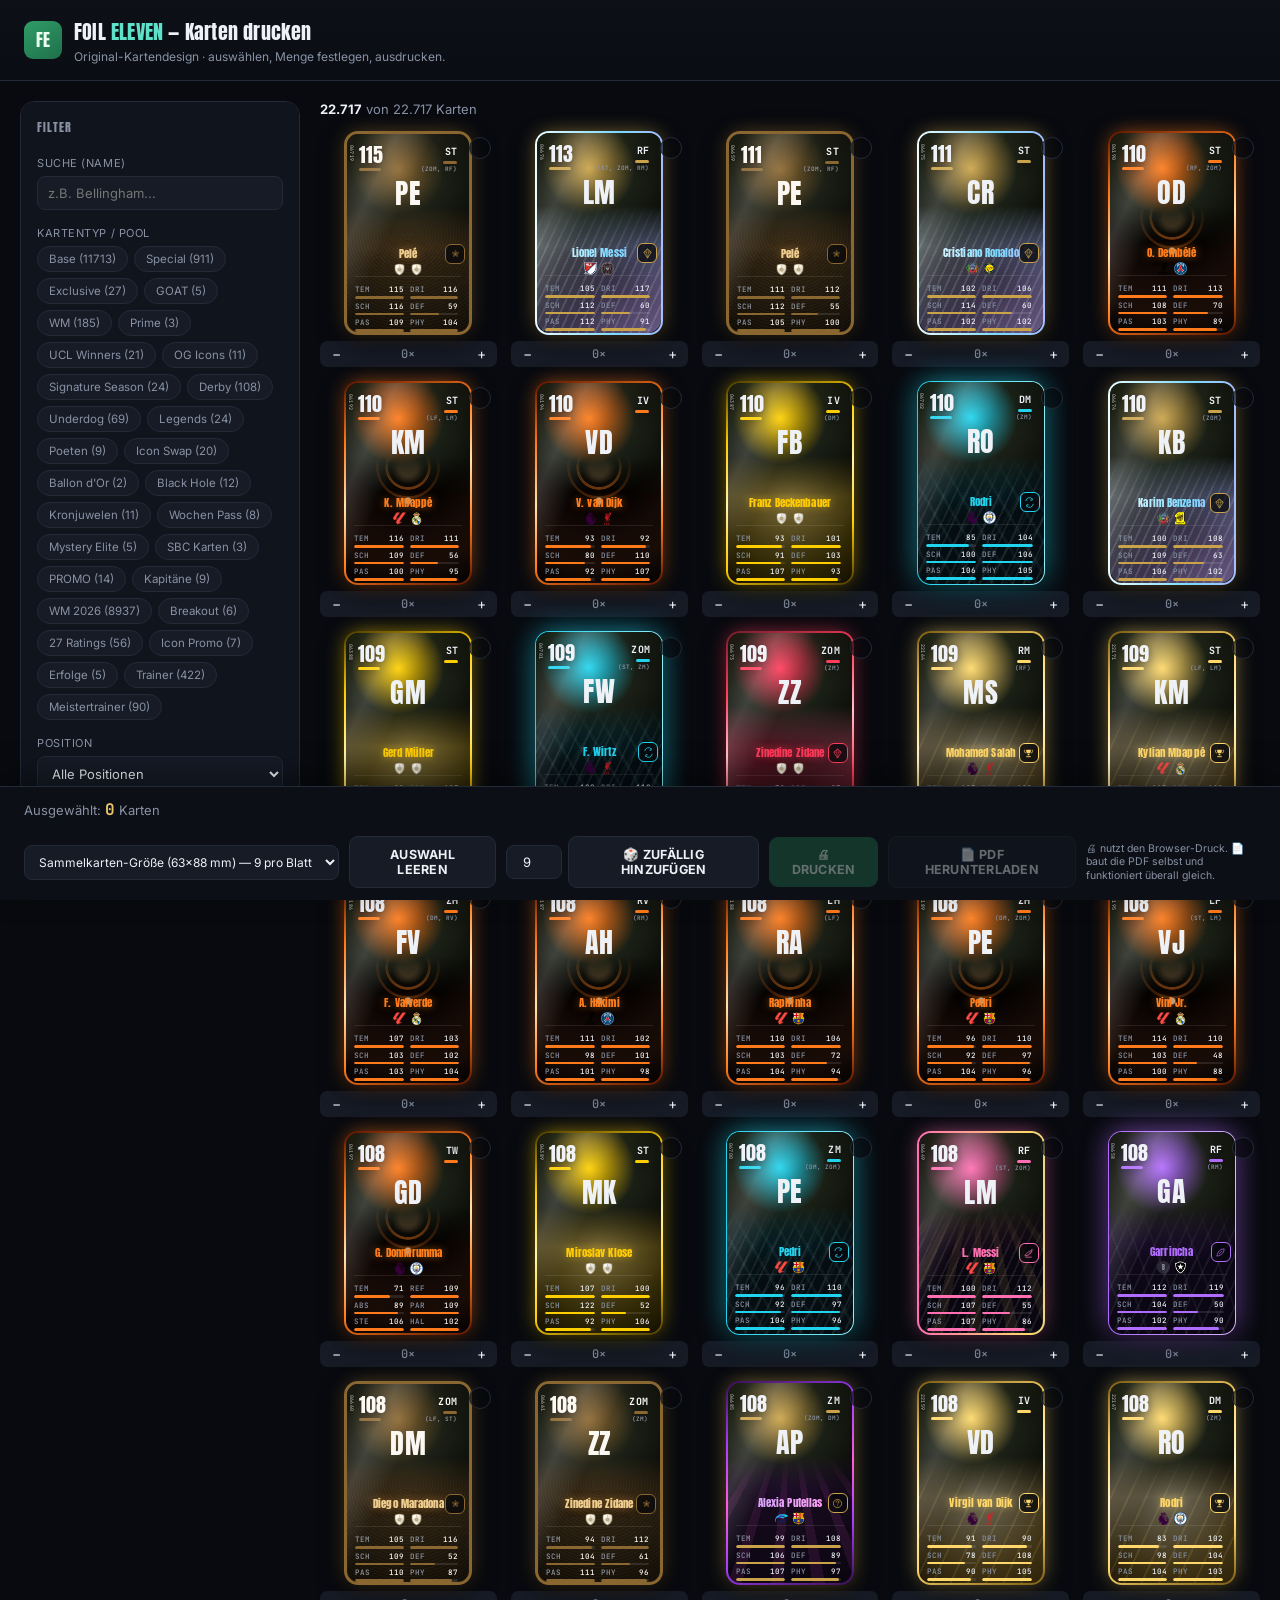
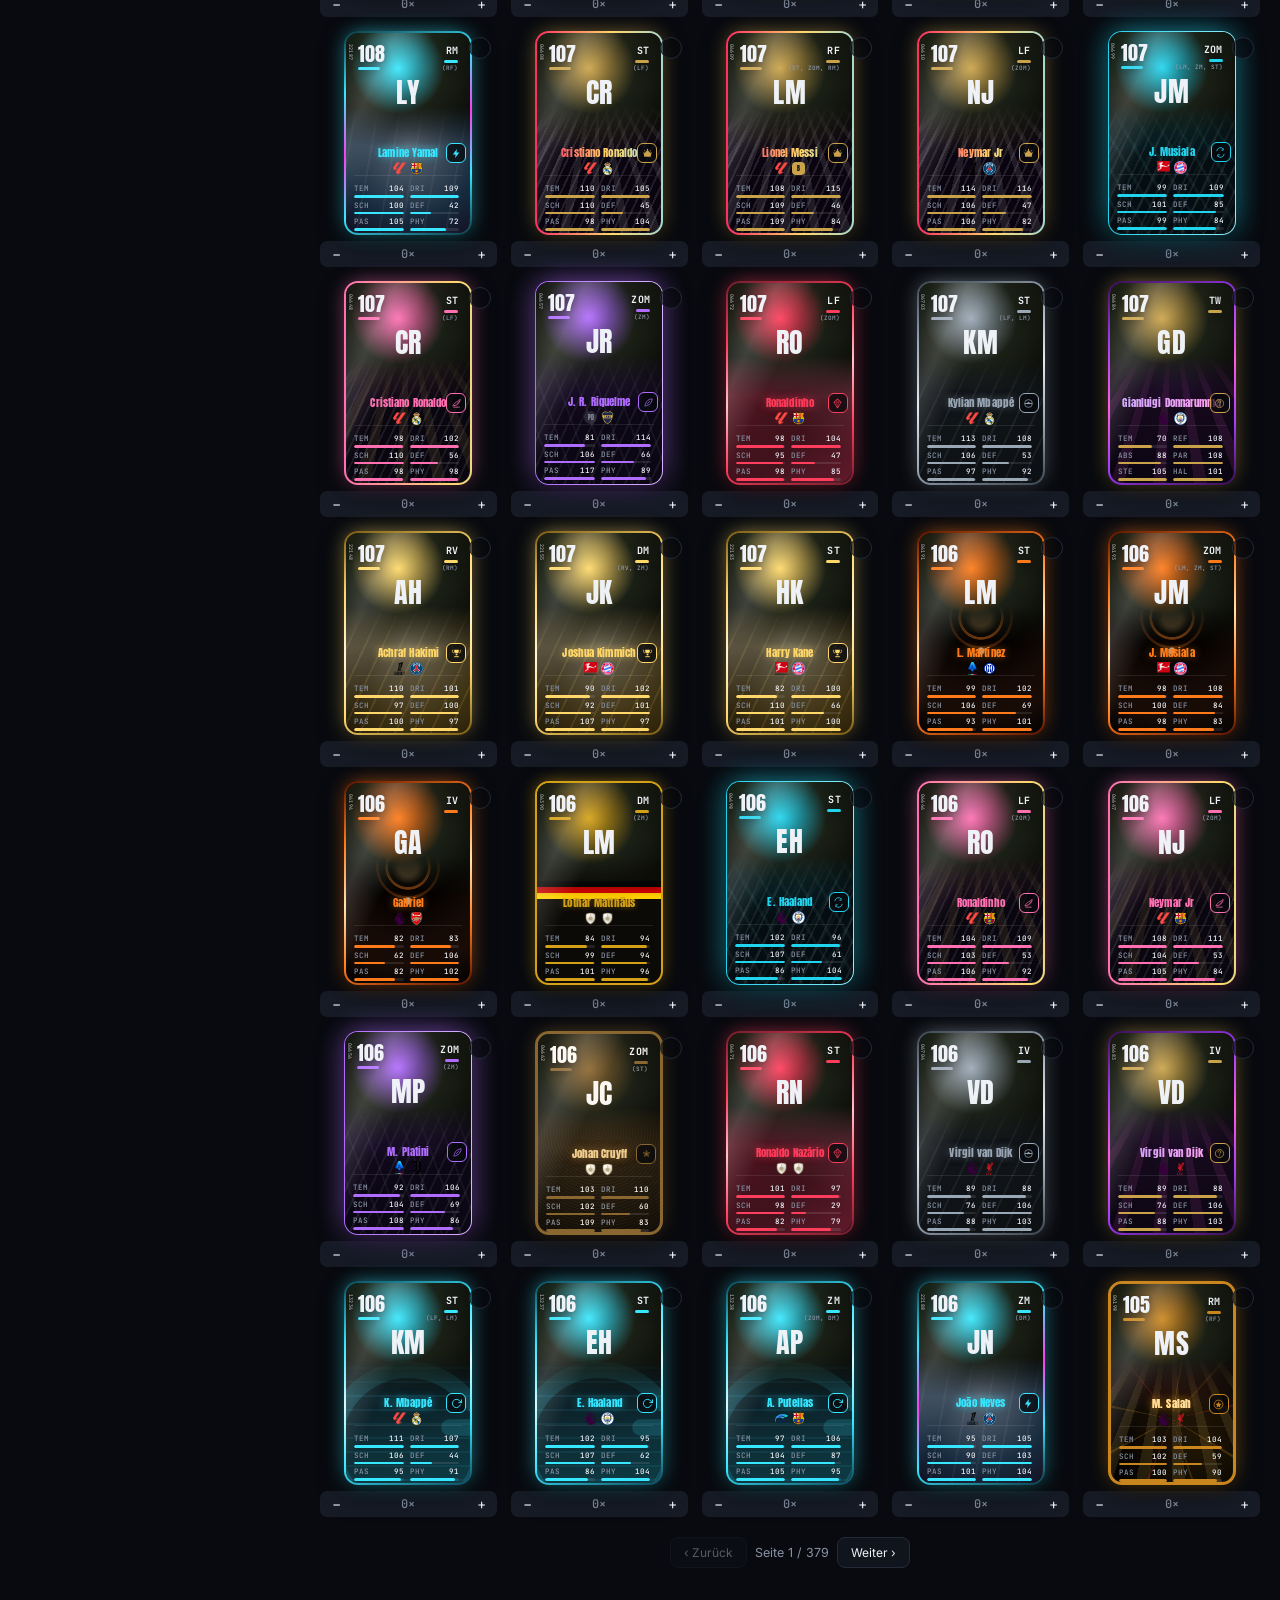
==== index.html @ c8aaaaff "Tune random-pick decay so 9 draws hit a 100+ OV card ~8% of the time Solved RANDOM_PICK_DECAY=0.9968" ====
<!DOCTYPE html>
<html lang="de">
<head>
<meta charset="UTF-8">
<meta name="viewport" content="width=device-width, initial-scale=1.0, maximum-scale=1.0">
<title>FOIL ELEVEN — Karten drucken</title>
<link href="./fonts/fonts.css" rel="stylesheet">
<style>
:root{
  --void:#080a0f; --panel:#10141d; --panel2:#161b26; --line:#232a38;
  --chalk:#eef1f6; --muted:#8892a4; --turf:#1f6f4a; --turf-bright:#2f9d67;
  --gold:#e8c468; --teal:#5fe1c9; --danger:#e2564f;
  --r-gold:#c9a24a; --r-elite:#5fe1c9; --r-icon:#c78bf5;
  --r-ultimate: conic-gradient(from 180deg,#ffd76a,#ff7ab8,#7ad9ff,#ffd76a);
}
*{box-sizing:border-box;}
html,body{margin:0;padding:0;background:var(--void);color:var(--chalk);font-family:'Inter',sans-serif;}
h1,h2,h3{font-family:'Anton',sans-serif;font-weight:400;letter-spacing:.01em;margin:0;}
.mono{font-family:'JetBrains Mono',monospace;}
button{font-family:'Inter',sans-serif;cursor:pointer;border:none;}
input,select{font-family:'Inter',sans-serif;}

#topbar{display:flex;align-items:center;justify-content:space-between;gap:16px;padding:16px 24px;background:linear-gradient(180deg,#0d1017,#0a0d13);border-bottom:1px solid var(--line);position:sticky;top:0;z-index:50;flex-wrap:wrap;}
.brand{display:flex;align-items:center;gap:12px;}
.brand-mark{width:38px;height:38px;border-radius:9px;background:linear-gradient(145deg,var(--turf-bright),var(--turf));display:flex;align-items:center;justify-content:center;font-family:'Anton';font-size:17px;color:#eafff2;flex-shrink:0;}
.brand h1{font-size:20px;}
.brand span{color:var(--teal);}
.brand p{margin:2px 0 0;color:var(--muted);font-size:12px;}

#app{max-width:1400px;margin:0 auto;padding:20px 20px 100px;}
#layout{display:grid;grid-template-columns:280px 1fr;gap:20px;align-items:start;}
@media (max-width:900px) and (min-width:761px){ #layout{grid-template-columns:1fr;} #filters{position:static;} }

/* Mobile-only toolbar (search/filter trigger row) and drawer backdrop - both inert and
   invisible above the 760px breakpoint, where the filters sidebar is just always visible. */
#mobile-toolbar{display:none;}
#filters-backdrop{display:none;}
#filters-drawer-head{display:flex;align-items:center;justify-content:space-between;margin-bottom:10px;}
#filters-close{display:none;}
#filters-apply{display:none;}

#filters{background:var(--panel);border:1px solid var(--line);border-radius:14px;padding:16px;position:sticky;top:88px;max-height:calc(100vh - 110px);overflow-y:auto;}
#filters h3{font-size:12px;text-transform:uppercase;letter-spacing:.08em;color:var(--muted);margin-bottom:10px;}
.f-group{margin-bottom:16px;}
.f-label{font-size:11px;color:var(--muted);text-transform:uppercase;letter-spacing:.05em;margin-bottom:6px;display:block;}
#filters input[type=text],#filters input[type=number],#filters select{width:100%;background:var(--panel2);border:1px solid var(--line);color:var(--chalk);border-radius:8px;padding:8px 10px;font-size:13px;outline:none;}
#filters input:focus,#filters select:focus{border-color:var(--turf-bright);}
.range-row{display:flex;align-items:center;gap:6px;}
.range-row input{text-align:center;}
.chip-list{display:flex;flex-wrap:wrap;gap:6px;}
.chip{background:var(--panel2);border:1px solid var(--line);border-radius:100px;padding:5px 11px;font-size:11.5px;color:var(--muted);cursor:pointer;user-select:none;}
.chip:hover{border-color:var(--turf-bright);color:var(--chalk);}
.chip.active{background:var(--turf);border-color:var(--turf-bright);color:#eafff2;}
#reset-filters{margin-top:6px;background:none;color:var(--muted);font-size:11px;text-decoration:underline;padding:4px 0;}
#reset-filters:hover{color:var(--danger);}

#main-top{display:flex;align-items:center;justify-content:space-between;gap:12px;margin-bottom:14px;flex-wrap:wrap;}
#result-count{font-size:13px;color:var(--muted);}
#result-count b{color:var(--chalk);}

#grid{display:grid;grid-template-columns:repeat(auto-fill,minmax(150px,1fr));gap:14px;}
.gcard-wrap{position:relative;cursor:pointer;}
.gcard-wrap .checkmark{position:absolute;top:6px;right:6px;width:22px;height:22px;border-radius:50%;background:rgba(6,8,12,.65);border:1.5px solid var(--line);display:flex;align-items:center;justify-content:center;font-size:12px;color:transparent;z-index:10;transition:.15s;}
.gcard-wrap.selected .checkmark{background:var(--gold);border-color:var(--gold);color:#241a00;}
.gcard-wrap .addqty{display:flex;align-items:center;justify-content:space-between;margin-top:6px;background:var(--panel2);border-radius:7px;padding:3px 6px;}
.gcard-wrap .addqty button{background:none;color:var(--chalk);font-size:14px;width:20px;height:20px;line-height:1;}
.gcard-wrap .addqty span{font-family:'JetBrains Mono';font-size:12px;color:var(--muted);}
.gcard-wrap.selected{outline:2px solid var(--gold);outline-offset:3px;border-radius:16px;}

#pagination{display:flex;align-items:center;justify-content:center;gap:8px;margin-top:20px;}
#pagination button{background:var(--panel);border:1px solid var(--line);color:var(--chalk);padding:7px 13px;border-radius:8px;font-size:12px;}
#pagination button:disabled{opacity:.35;}
#pagination span{font-size:12.5px;color:var(--muted);}

#tray{position:fixed;bottom:0;left:0;right:0;background:#0c0f16;border-top:1px solid var(--line);padding:12px 24px;display:flex;align-items:center;justify-content:space-between;gap:16px;z-index:60;flex-wrap:wrap;box-shadow:0 -10px 30px rgba(0,0,0,.4);}
#tray-info{display:flex;align-items:center;gap:14px;font-size:13px;color:var(--muted);}
#tray-info b{color:var(--gold);font-family:'JetBrains Mono';font-size:16px;}
#tray-thumbs{display:flex;gap:6px;overflow-x:auto;max-width:420px;}
#tray-thumbs img{width:30px;height:30px;border-radius:6px;object-fit:cover;border:1px solid var(--line);flex-shrink:0;}
#tray-actions{display:flex;gap:10px;align-items:center;}
.btn{background:var(--turf);color:#eafff2;padding:10px 16px;border-radius:9px;font-weight:700;font-size:12.5px;letter-spacing:.02em;text-transform:uppercase;}
.btn:hover{background:var(--turf-bright);}
.btn.secondary{background:var(--panel2);border:1px solid var(--line);color:var(--chalk);}
.btn.secondary:hover{border-color:var(--danger);color:var(--danger);}
.btn:disabled{opacity:.4;cursor:default;}
.size-select{background:var(--panel2);border:1px solid var(--line);color:var(--chalk);border-radius:8px;padding:8px 10px;font-size:12px;}

#empty-state{text-align:center;padding:60px 20px;color:var(--muted);}
#empty-state h3{color:var(--chalk);margin-bottom:8px;}

/* ===================== ORIGINAL CARD DESIGN (verbatim from FOIL ELEVEN) ===================== */
.pcard{
  --acc: var(--r-gold);
  width:172px;height:272px;border-radius:14px;position:relative;padding:0;display:flex;flex-direction:column;flex-shrink:0;
  background:
    repeating-linear-gradient(115deg, rgba(255,255,255,.035) 0 2px, transparent 2px 9px),
    linear-gradient(160deg,#20261a 0%,#12150d 62%,#0c0e09 100%);
  border:1px solid var(--acc);
  box-shadow:0 10px 24px rgba(0,0,0,.5), 0 0 0 1px rgba(255,255,255,.02) inset, 0 0 22px -6px var(--acc);
  overflow:hidden;isolation:isolate;
  color:var(--chalk); /* base cards' .name relies on this inheriting from html/body,
    which isn't present when the card is exported/printed in isolation */
}
.pcard::before{
  content:"";position:absolute;inset:0;z-index:4;pointer-events:none;
  background:linear-gradient(115deg, transparent 40%, rgba(255,255,255,.16) 48%, transparent 56%);
  background-size:220% 220%;background-position:120% 0%;
  transition:background-position .7s ease;
}
.pcard:hover::before{background-position:-20% 100%;}
.pcard.r-elite{--acc:var(--r-elite);background:
    repeating-linear-gradient(115deg, rgba(255,255,255,.035) 0 2px, transparent 2px 9px),
    linear-gradient(160deg,#0d2b28 0%,#0d1a1e 62%,#0a1114 100%);}
.pcard.r-icon{--acc:var(--r-icon);background:
    repeating-linear-gradient(115deg, rgba(255,255,255,.045) 0 2px, transparent 2px 9px),
    linear-gradient(160deg,#26173a 0%,#180f26 62%,#100a1a 100%);
  animation:iconGlow 2.6s ease-in-out infinite;}
.pcard.r-icon::before{animation:autoShine 2.8s ease-in-out infinite;}
@keyframes iconGlow{
  0%,100%{box-shadow:0 10px 24px rgba(0,0,0,.5), 0 0 0 1px rgba(255,255,255,.02) inset, 0 0 20px -6px var(--r-icon);}
  50%{box-shadow:0 10px 24px rgba(0,0,0,.5), 0 0 0 1px rgba(255,255,255,.02) inset, 0 0 34px -4px var(--r-icon);}
}
@keyframes autoShine{
  0%{background-position:130% 0%;}
  50%{background-position:-30% 100%;}
  100%{background-position:130% 0%;}
}
.pcard.r-ultimate{border:1.5px solid transparent;
  background:
    repeating-linear-gradient(115deg, rgba(255,255,255,.05) 0 2px, transparent 2px 9px) padding-box,
    linear-gradient(160deg,#241733,#120a1c 60%) padding-box,
    var(--r-ultimate) border-box;
  animation:ultimateGlow 3.2s linear infinite, ultimateBreathe 2.6s ease-in-out infinite;}
.pcard.r-ultimate::before{animation:autoShine 1.9s ease-in-out infinite;}
@keyframes ultimateGlow{
  0%{box-shadow:0 10px 26px rgba(0,0,0,.55), 0 0 28px -4px #ff8bd0;}
  33%{box-shadow:0 10px 26px rgba(0,0,0,.55), 0 0 32px -4px #8bd0ff;}
  66%{box-shadow:0 10px 26px rgba(0,0,0,.55), 0 0 32px -4px #ffe98b;}
  100%{box-shadow:0 10px 26px rgba(0,0,0,.55), 0 0 28px -4px #ff8bd0;}
}
@keyframes ultimateBreathe{0%,100%{transform:scale(1);}50%{transform:scale(1.018);}}
.pcard.theme-fs{--acc:#3ddc84;} .pcard.theme-otw{--acc:#4da8ff;} .pcard.theme-pm{--acc:#b98bff;}
.pcard.theme-gb{--acc:#ffb84d;} .pcard.theme-wall{--acc:#8fb4d1;} .pcard.theme-tots{--acc:#f5d76e;}
.pcard.theme-flash{--acc:#ff7a59;} .pcard.theme-sd{--acc:#ff5fa8;} .pcard.theme-icon{--acc:#c78bf5;}
.pcard.theme-cent{--acc:#ffd76a;}
.pcard.theme-phenom{--acc:#6ee7d8;} .pcard.theme-setpiece{--acc:#ffcf5c;} .pcard.theme-derby{--acc:#ff8f6b;}
.pcard.theme-iron{--acc:#7d94ad;} .pcard.theme-wonder{--acc:#8ee6a3;} .pcard.theme-hof{--acc:#e8b74a;}
.pcard.theme-gal{--acc:#ff9ff0;} .pcard.theme-gg{--acc:#5cc9ff;} .pcard.theme-wm26v{--acc:#4dbf6f;}
.pcard.theme-wc{--acc:#ffd700;box-shadow:0 10px 26px rgba(0,0,0,.55), 0 0 30px -4px #ffd700;}
.pcard.theme-blk{--acc:#c9a8ff;background:
    repeating-linear-gradient(115deg, rgba(255,255,255,.04) 0 2px, transparent 2px 9px),
    linear-gradient(160deg,#120a1c 0%,#07050c 70%) !important;box-shadow:0 10px 26px rgba(0,0,0,.6), 0 0 30px -4px #c9a8ff;}
.pcard.theme-bh{--acc:#ff7a1a;border:2px solid transparent;
  background:
    radial-gradient(circle at 50% 38%, #0c0603 0%, #050302 32%, #150a06 55%, #1a0d07 76%, #030203 100%) padding-box,
    linear-gradient(160deg,#5c1400,#ff7a1a,#ffe3b0,#ff7a1a,#5c1400) border-box !important;
  animation: bhGlow 3.2s ease-in-out infinite, ultimateBreathe 2.6s ease-in-out infinite;}
.pcard.theme-bh .name{color:#ffddb0;text-shadow:0 0 8px rgba(255,150,50,.55);}
@keyframes bhGlow{
  0%,100%{box-shadow:0 10px 26px rgba(0,0,0,.65), 0 0 20px -3px #ff7a1a;}
  50%{box-shadow:0 10px 26px rgba(0,0,0,.65), 0 0 40px 1px #ffb347;}
}
/* Kronjuwelen: Saphir (entry), Rubin (mid), Diamant (ceiling, most spectacular) */
.pcard.theme-saph{--acc:#3d8bff;border:2px solid transparent;
  background:
    linear-gradient(155deg,#0c1830 0%,#08101f 45%,#0a1426 100%) padding-box,
    linear-gradient(160deg,#12305c,#3d8bff,#bfe0ff,#3d8bff,#12305c) border-box !important;
  animation: saphGlow 3s ease-in-out infinite, ultimateBreathe 2.6s ease-in-out infinite;}
.pcard.theme-saph::before{animation:autoShine 1.7s ease-in-out infinite;}
.pcard.theme-saph .name{color:#cfe6ff;text-shadow:0 0 8px rgba(61,139,255,.5);}
@keyframes saphGlow{
  0%,100%{box-shadow:0 10px 26px rgba(0,0,0,.65), 0 0 20px -3px #3d8bff;}
  50%{box-shadow:0 10px 26px rgba(0,0,0,.65), 0 0 40px 1px #bfe0ff;}
}
.pcard.theme-rub{--acc:#ff3d5c;border:2px solid transparent;
  background:
    linear-gradient(155deg,#2a0a10 0%,#1a070b 45%,#210810 100%) padding-box,
    linear-gradient(160deg,#701e2c,#ff3d5c,#ffc2cc,#ff3d5c,#701e2c) border-box !important;
  animation: rubGlow 2.8s ease-in-out infinite, ultimateBreathe 2.4s ease-in-out infinite;}
.pcard.theme-rub::before{animation:autoShine 1.6s ease-in-out infinite;}
.pcard.theme-rub .name{color:#ffd6dd;text-shadow:0 0 8px rgba(255,61,92,.55);}
@keyframes rubGlow{
  0%,100%{box-shadow:0 10px 26px rgba(0,0,0,.65), 0 0 20px -3px #ff3d5c;}
  50%{box-shadow:0 10px 26px rgba(0,0,0,.65), 0 0 44px 1px #ffc2cc;}
}
/* Diamant: the ceiling of this pack - the most spectacular treatment, prismatic rainbow foil */
.pcard.theme-dia{border:2.5px solid transparent;
  background:
    repeating-linear-gradient(115deg, rgba(255,255,255,.12) 0 2px, transparent 2px 8px) padding-box,
    linear-gradient(160deg,#0e1620,#050709 55%) padding-box,
    linear-gradient(90deg,#eafcff,#7ad9ff,#c9a8ff,#fff,#7ad9ff,#eafcff) border-box;
  background-size:100% 100%,100% 100%,320% 320%;
  animation:diaBorderShift 3.4s linear infinite, diaBreathe 1.6s ease-in-out infinite, diaGlow 2.2s ease-in-out infinite;}
.pcard.theme-dia::before{animation:autoShine 1s ease-in-out infinite;}
.pcard.theme-dia .name.name-variant{
  background:linear-gradient(90deg,#eafcff,#7ad9ff,#c9a8ff,#fff,#7ad9ff,#eafcff);
  background-size:320% 100%; -webkit-background-clip:text; background-clip:text; color:transparent;
  animation:diaBorderShift 3.4s linear infinite; text-shadow:none;
}
@keyframes diaBorderShift{0%{background-position:0% 0%,0% 0%,0% 50%;}100%{background-position:0% 0%,0% 0%,320% 50%;}}
@keyframes diaBreathe{0%,100%{transform:scale(1);}50%{transform:scale(1.035);}}
@keyframes diaGlow{
  0%,100%{box-shadow:0 18px 40px rgba(0,0,0,.7), 0 0 30px -2px #7ad9ff;}
  50%{box-shadow:0 18px 40px rgba(0,0,0,.7), 0 0 54px 2px #eafcff;}
}
/* Wochen-MVP: the Wochen Pass exclusive - never sold, never packed, only earned by grinding to
   level 15. Trophy gold-on-black with a rotating laurel shimmer, distinct from every purchasable
   theme in the game. */
.pcard.theme-wpmvp{border:2.5px solid transparent;
  background:
    radial-gradient(circle at 50% 28%, #241c0a 0%, #140f06 40%, #060502 78%, #030201 100%) padding-box,
    linear-gradient(160deg,#4a3a10,#ffd76a,#fff3c4,#ffb347,#ffd76a,#4a3a10) border-box !important;
  background-size:100% 100%, 260% 260%;
  animation: mvpGlow 2.6s ease-in-out infinite, mvpBorderShift 5s linear infinite, ultimateBreathe 2.4s ease-in-out infinite;}
.pcard.theme-wpmvp::before{animation:autoShine 1.3s ease-in-out infinite;}
.pcard.theme-wpmvp .name.name-variant{
  background:linear-gradient(90deg,#ffd76a,#fff3c4,#ffb347,#ffd76a);
  background-size:260% 100%; -webkit-background-clip:text; background-clip:text; color:transparent;
  animation:mvpBorderShift 5s linear infinite; text-shadow:none;
}
@keyframes mvpBorderShift{0%{background-position:0% 0%,0% 50%;}100%{background-position:0% 0%,260% 50%;}}
@keyframes mvpGlow{
  0%,100%{box-shadow:0 14px 32px rgba(0,0,0,.7), 0 0 24px -2px #ffd76a;}
  50%{box-shadow:0 14px 32px rgba(0,0,0,.7), 0 0 50px 3px #fff3c4;}
}
/* Mystery Elite Pack's rare tier: the pack's whole appeal is unpredictability, so this uses an
   unstable, shifting violet/magenta foil - visually distinct from every other 100+ theme in the game. */
.pcard.theme-mysteryrare{border:2.5px solid transparent;
  background:
    radial-gradient(circle at 50% 30%, #241030 0%, #150a1c 45%, #0a0510 100%) padding-box,
    linear-gradient(160deg,#3a1050,#a33dff,#ff5ce0,#a33dff,#3a1050) border-box !important;
  background-size:100% 100%, 260% 260%;
  animation: mysteryGlow 2.4s ease-in-out infinite, mysteryBorderShift 4.2s linear infinite, ultimateBreathe 2.4s ease-in-out infinite;}
.pcard.theme-mysteryrare::before{animation:autoShine 1.2s ease-in-out infinite;}
.pcard.theme-mysteryrare .name.name-variant{
  background:linear-gradient(90deg,#c9a8ff,#ff9cf0,#a33dff,#c9a8ff);
  background-size:260% 100%; -webkit-background-clip:text; background-clip:text; color:transparent;
  animation:mysteryBorderShift 4.2s linear infinite; text-shadow:none;
}
@keyframes mysteryBorderShift{0%{background-position:0% 0%,0% 50%;}100%{background-position:0% 0%,260% 50%;}}
/* SBC-exclusive reward cards: cold platinum/white foil, distinct from every other 100+ theme - these
   are one-time-only rewards, so the look should read as "the rarest kind of prize", not just another
   pull-chance rare. */
.pcard.theme-sbcx{border:2.5px solid transparent;
  background:
    radial-gradient(circle at 50% 28%, #1c2226 0%, #0e1214 45%, #060808 100%) padding-box,
    linear-gradient(160deg,#4a5458,#d9eef2,#ffffff,#a8c4c9,#4a5458) border-box !important;
  background-size:100% 100%, 260% 260%;
  animation: sbcxGlow 2.6s ease-in-out infinite, sbcxBorderShift 4.6s linear infinite, ultimateBreathe 2.4s ease-in-out infinite;}
.pcard.theme-sbcx::before{animation:autoShine 1.3s ease-in-out infinite;}
.pcard.theme-sbcx .name.name-variant{
  background:linear-gradient(90deg,#d9eef2,#ffffff,#a8c4c9,#d9eef2);
  background-size:260% 100%; -webkit-background-clip:text; background-clip:text; color:transparent;
  animation:sbcxBorderShift 4.6s linear infinite; text-shadow:none;
}
@keyframes sbcxBorderShift{0%{background-position:0% 0%,0% 50%;}100%{background-position:0% 0%,260% 50%;}}
@keyframes sbcxGlow{
  0%,100%{box-shadow:0 14px 32px rgba(0,0,0,.7), 0 0 20px -2px #a8c4c9;}
  50%{box-shadow:0 14px 32px rgba(0,0,0,.7), 0 0 46px 2px #ffffff;}
}
/* PROMO reward cards (Mbappé/Olise/Alisson): one shared design across all 3 limited-event rewards
   instead of a different look per card - a genuinely moving background glow behind the card, not just
   a pulsing border, since these are the flashiest rewards in the game. */
.pcard.theme-promocard{border:2px solid transparent;
  background:
    radial-gradient(circle at 50% 30%, #2b230a 0%, #1a150a 55%, #0d0a04 100%) padding-box,
    linear-gradient(160deg,#4a3a00,#ffce00,#fff3b0,#ffce00,#4a3a00) border-box !important;
  background-size:100% 100%, 260% 260%;
  animation: promoBorderShift 4.2s linear infinite, promoCardGlow 2.4s ease-in-out infinite, ultimateBreathe 2.4s ease-in-out infinite;}
.pcard.theme-promocard::before{animation:autoShine 1.15s ease-in-out infinite;}
.pcard.theme-promocard .name.name-variant{
  background:linear-gradient(90deg,#ffce00,#fff3b0,#ffce00);
  background-size:260% 100%; -webkit-background-clip:text; background-clip:text; color:transparent;
  animation:promoBorderShift 4.2s linear infinite; text-shadow:none;
}
@keyframes promoCardGlow{
  0%,100%{box-shadow:0 14px 32px rgba(0,0,0,.7), 0 0 22px -2px #ffce00;}
  50%{box-shadow:0 14px 32px rgba(0,0,0,.7), 0 0 52px 4px #fff3b0;}
}
@keyframes promoBorderShift{0%{background-position:0% 0%,0% 50%;}100%{background-position:0% 0%,260% 50%;}}
.pcard.theme-kapitaen{--acc:#9aa7b5;border:2px solid transparent;
  background:
    linear-gradient(155deg,#1c2228 0%,#12161a 45%,#0d1013 100%) padding-box,
    linear-gradient(160deg,#3c4650,#9aa7b5,#e4e9ee,#9aa7b5,#3c4650) border-box !important;
  background-size:100% 100%, 260% 260%;
  animation: kapitaenGlow 3s ease-in-out infinite, kapitaenBorderShift 4.4s linear infinite, ultimateBreathe 2.6s ease-in-out infinite;}
.pcard.theme-kapitaen::before{animation:autoShine 1.7s ease-in-out infinite;}
.pcard.theme-kapitaen .name{color:#dfe4e9;text-shadow:0 0 8px rgba(154,167,181,.5);}
@keyframes kapitaenBorderShift{0%{background-position:0% 0%,0% 50%;}100%{background-position:0% 0%,260% 50%;}}
@keyframes kapitaenGlow{
  0%,100%{box-shadow:0 10px 26px rgba(0,0,0,.65), 0 0 20px -3px #9aa7b5;}
  50%{box-shadow:0 10px 26px rgba(0,0,0,.65), 0 0 40px 1px #e4e9ee;}
}
.pcard.pattern-kapitaenpattern .pattern-layer{background:
    repeating-linear-gradient(115deg, rgba(154,167,181,.14) 0 2px, transparent 2px 16px),
    linear-gradient(180deg, transparent 0% 24%, rgba(154,167,181,.4) 24% 28%, rgba(255,255,255,.55) 28% 29%, rgba(154,167,181,.4) 29% 33%, transparent 33% 100%),
    radial-gradient(circle at 50% 10%, rgba(154,167,181,.25), transparent 55%);
    animation:kapitaenSparkle 2.6s ease-in-out infinite;}
@keyframes kapitaenSparkle{0%,100%{opacity:.68;}50%{opacity:1;}}
@keyframes mysteryGlow{
  0%,100%{box-shadow:0 14px 32px rgba(0,0,0,.7), 0 0 22px -2px #a33dff;}
  50%{box-shadow:0 14px 32px rgba(0,0,0,.7), 0 0 48px 2px #ff5ce0;}
}
/* Kontrahent: bot-only, never a real collectible - a plain steel/tactical AI look on purpose, not
   meant to look as special as anything a player can actually own. */
/* Kontrahent: bot-only, one look per position group instead of a single flat design for the whole
   XI - still deliberately more "tactical readout" than "real collectible", but with real character. */
.pcard.theme-kontra_gk{--acc:#a78bfa;border:1.5px solid transparent;background:
    radial-gradient(circle at 50% 30%, #221c3a 0%, #150f28 50%, #0a0714 100%) padding-box,
    linear-gradient(160deg,#4a3a80,#a78bfa,#d8cdfb,#a78bfa,#4a3a80) border-box !important;}
.pcard.theme-kontra_gk .name{color:#d8cdfb;text-shadow:0 0 6px rgba(167,139,250,.4);}
.pcard.theme-kontra_def{--acc:#5c9db8;border:1.5px solid transparent;background:
    radial-gradient(circle at 50% 30%, #12262c 0%, #0d1c20 50%, #071214 100%) padding-box,
    linear-gradient(160deg,#255468,#5c9db8,#bfe3ee,#5c9db8,#255468) border-box !important;}
.pcard.theme-kontra_def .name{color:#bfe3ee;text-shadow:0 0 6px rgba(92,157,184,.4);}
.pcard.theme-kontra_mid{--acc:#d6a94a;border:1.5px solid transparent;background:
    radial-gradient(circle at 50% 30%, #2c2110 0%, #20180c 50%, #120d06 100%) padding-box,
    linear-gradient(160deg,#7a5c1f,#d6a94a,#f0d99e,#d6a94a,#7a5c1f) border-box !important;}
.pcard.theme-kontra_mid .name{color:#f0d99e;text-shadow:0 0 6px rgba(214,169,74,.4);}
.pcard.theme-kontra_fwd{--acc:#e14b4b;border:1.5px solid transparent;background:
    radial-gradient(circle at 50% 30%, #301414 0%, #220e0e 50%, #130808 100%) padding-box,
    linear-gradient(160deg,#8c2c2c,#e14b4b,#f5c2c2,#e14b4b,#8c2c2c) border-box !important;}
.pcard.theme-kontra_fwd .name{color:#f5c2c2;text-shadow:0 0 6px rgba(225,75,75,.4);}
.pcard.theme-kontra_gk, .pcard.theme-kontra_def, .pcard.theme-kontra_mid, .pcard.theme-kontra_fwd{
  animation: kontraGlow 3s ease-in-out infinite;}
@keyframes kontraGlow{
  0%,100%{box-shadow:0 10px 24px rgba(0,0,0,.55), 0 0 14px -6px var(--acc);}
  50%{box-shadow:0 10px 24px rgba(0,0,0,.55), 0 0 26px -3px var(--acc);}
}
/* Deutsche Legenden: three tiers, each recognizable at a glance by silhouette alone. All three share
   the black/red/gold flag palette but in a distinct, bold shape - a sharp gold ring for Ikone, a
   solid tricolor flag band + a row of stars for WM-Legende, a thick solid flag edge for National. */
.pcard.theme-legikone{--acc:#ffce00;border:2px solid transparent;
  background:
    radial-gradient(circle at 50% 29%, #3a2f08 0%, #17140a 42%, #050403 72%) padding-box,
    linear-gradient(160deg,#4a3a00,#ffce00,#fff3b0,#ffce00,#4a3a00) border-box !important;
  animation: legikoneGlow 3s ease-in-out infinite, ultimateBreathe 2.6s ease-in-out infinite;}
.pcard.theme-legikone .name{color:#ffe9a0;text-shadow:0 0 8px rgba(255,206,0,.5);}
@keyframes legikoneGlow{
  0%,100%{box-shadow:0 10px 26px rgba(0,0,0,.7), 0 0 22px -2px #ffce00;}
  50%{box-shadow:0 10px 26px rgba(0,0,0,.7), 0 0 44px 1px #fff3b0;}
}
.pcard .legikone-fx{position:absolute;inset:0;z-index:0;pointer-events:none;border-radius:14px;overflow:hidden;}
.pcard .legikone-halo{position:absolute;top:29%;left:50%;width:150%;height:150%;margin:-75% 0 0 -75%;
  background:radial-gradient(circle, rgba(255,225,120,.42) 0%, rgba(255,206,0,.16) 42%, transparent 70%);
  animation:legikoneHaloPulse 2.6s ease-in-out infinite;}
@keyframes legikoneHaloPulse{0%,100%{opacity:.55;transform:scale(1);}50%{opacity:1;transform:scale(1.1);}}
.pcard .confetti{position:absolute;top:-12%;width:5px;height:10px;border-radius:1px;opacity:0;animation:confettiFall linear infinite;}
.pcard .confetti.c1{left:4%;background:#ffce00;animation-duration:3.2s;animation-delay:0s;}
.pcard .confetti.c2{left:14%;background:#dd0000;animation-duration:3.8s;animation-delay:.5s;width:4px;height:8px;}
.pcard .confetti.c3{left:24%;background:#fff3b0;animation-duration:2.9s;animation-delay:1.4s;}
.pcard .confetti.c4{left:36%;background:#050403;animation-duration:3.5s;animation-delay:.2s;width:4px;height:9px;}
.pcard .confetti.c5{left:48%;background:#ffce00;animation-duration:4.1s;animation-delay:1.9s;}
.pcard .confetti.c6{left:58%;background:#dd0000;animation-duration:3s;animation-delay:.9s;width:4px;height:8px;}
.pcard .confetti.c7{left:68%;background:#fff3b0;animation-duration:3.6s;animation-delay:2.3s;}
.pcard .confetti.c8{left:78%;background:#050403;animation-duration:3.3s;animation-delay:.1s;width:4px;height:9px;}
.pcard .confetti.c9{left:88%;background:#ffce00;animation-duration:4s;animation-delay:1.2s;}
.pcard .confetti.c10{left:94%;background:#dd0000;animation-duration:3.7s;animation-delay:2.6s;width:4px;height:8px;}
.pcard .confetti.c11{left:34%;background:#fff3b0;animation-duration:4.2s;animation-delay:.5s;}
.pcard .confetti.c12{left:38%;background:#050403;animation-duration:2.8s;animation-delay:2.4s;width:4px;height:8px;}
.pcard .confetti.c13{left:41%;background:#ffce00;animation-duration:3.1s;animation-delay:.9s;}
.pcard .confetti.c14{left:45%;background:#dd0000;animation-duration:3.4s;animation-delay:2.8s;width:4px;height:8px;}
.pcard .confetti.c15{left:48%;background:#fff3b0;animation-duration:3.7s;animation-delay:1.3s;}
.pcard .confetti.c16{left:52%;background:#050403;animation-duration:4s;animation-delay:3.2s;width:4px;height:8px;}
.pcard .confetti.c17{left:55%;background:#ffce00;animation-duration:2.6s;animation-delay:1.7s;}
.pcard .confetti.c18{left:59%;background:#dd0000;animation-duration:2.9s;animation-delay:.2s;width:4px;height:8px;}
.pcard .confetti.c19{left:62%;background:#fff3b0;animation-duration:3.2s;animation-delay:2.1s;}
.pcard .confetti.c20{left:66%;background:#050403;animation-duration:3.5s;animation-delay:.6s;width:4px;height:8px;}
.pcard .confetti.c21{left:69%;background:#ffce00;animation-duration:3.8s;animation-delay:2.5s;}
.pcard .confetti.c22{left:72%;background:#dd0000;animation-duration:4.1s;animation-delay:1s;width:4px;height:8px;}
.pcard .confetti.c23{left:76%;background:#fff3b0;animation-duration:2.7s;animation-delay:2.9s;}
.pcard .confetti.c24{left:79%;background:#050403;animation-duration:3s;animation-delay:1.4s;width:4px;height:8px;}
.pcard .confetti.c25{left:83%;background:#ffce00;animation-duration:3.3s;animation-delay:3.3s;}
.pcard .confetti.c26{left:86%;background:#dd0000;animation-duration:3.6s;animation-delay:1.8s;width:4px;height:8px;}
.pcard .confetti.c27{left:9%;background:#fff3b0;animation-duration:3.9s;animation-delay:.3s;}
.pcard .confetti.c28{left:19%;background:#050403;animation-duration:4.2s;animation-delay:2.2s;width:4px;height:8px;}
.pcard .confetti.c29{left:29%;background:#ffce00;animation-duration:2.8s;animation-delay:.7s;}
.pcard .confetti.c30{left:97%;background:#dd0000;animation-duration:3.1s;animation-delay:1.6s;width:4px;height:8px;}
@keyframes confettiFall{
  0%{top:-12%;opacity:0;transform:rotate(0deg);}
  8%{opacity:1;}
  85%{opacity:1;}
  100%{top:112%;opacity:0;transform:rotate(360deg);}
}
/* WM-Legende and National-Legende: the flag graphics stay inside the photo area (top ~58% of the
   card) on purpose, so they never sit underneath the name or stat rows below. */
.pcard.theme-legwm{--acc:#d4a017;border:2px solid #d4a017;
  background:#0c0a06 !important;
  box-shadow:0 10px 26px rgba(0,0,0,.65), 0 0 18px -4px #d4a017;}
.pcard.theme-legwm .name{color:#f5d97a;text-shadow:0 0 6px rgba(212,160,23,.5);}
.pcard.pattern-legwmpattern .pattern-layer{background:
    linear-gradient(180deg, transparent 0 49%, #000 49% 52%, #dd0000 52% 55%, #ffce00 55% 58%, transparent 58% 100%),
    radial-gradient(circle at 27% 6%, #ffce00 0 5px, transparent 5.5px),
    radial-gradient(circle at 41% 3%, #ffce00 0 5px, transparent 5.5px),
    radial-gradient(circle at 59% 3%, #ffce00 0 5px, transparent 5.5px),
    radial-gradient(circle at 73% 6%, #ffce00 0 5px, transparent 5.5px);
    opacity:1;}
.pcard.theme-legnat{--acc:#dd0000;background:#14120a !important;
  border:1.5px solid #3a3226;
  box-shadow:0 10px 24px rgba(0,0,0,.6), 0 0 10px -4px #dd0000;}
.pcard.theme-legnat .name{color:#e8d9b8;}
.pcard.pattern-legnatpattern .pattern-layer{background:
    linear-gradient(90deg, #000 0 5%, #dd0000 5% 7%, #ffce00 7% 9%, transparent 9% 100%);
    opacity:1;}

.pcard .pattern-layer{position:absolute;inset:0;z-index:0;pointer-events:none;opacity:.65;}
.pcard.pattern-attack .pattern-layer{background:repeating-linear-gradient(135deg, rgba(255,255,255,.06) 0 3px, transparent 3px 15px);}
.pcard.pattern-defense .pattern-layer{background:
  repeating-linear-gradient(0deg, rgba(255,255,255,.05) 0 2px, transparent 2px 17px),
  repeating-linear-gradient(90deg, rgba(255,255,255,.04) 0 2px, transparent 2px 26px);}
.pcard.pattern-creative .pattern-layer{background:radial-gradient(rgba(255,255,255,.09) 1px, transparent 1.4px);background-size:11px 11px;}
.pcard.pattern-speed .pattern-layer{background:repeating-linear-gradient(100deg, rgba(255,255,255,.07) 0 2px, transparent 2px 22px);}
.pcard.pattern-legacy .pattern-layer{background:repeating-conic-gradient(from 0deg at 50% 0%, rgba(255,255,255,.07) 0deg 4deg, transparent 4deg 13deg);}
.pcard.pattern-keeper .pattern-layer{background:
  repeating-linear-gradient(45deg, rgba(255,255,255,.06) 0 1.5px, transparent 1.5px 13px),
  repeating-linear-gradient(-45deg, rgba(255,255,255,.06) 0 1.5px, transparent 1.5px 13px);}
.pcard.pattern-retro .pattern-layer{background:repeating-linear-gradient(0deg, rgba(255,255,255,.08) 0 1px, transparent 1px 5px);}
.pcard.pattern-wc .pattern-layer{background:
  radial-gradient(circle at 50% 8%, rgba(255,215,0,.3), transparent 55%),
  repeating-conic-gradient(from 0deg at 50% 8%, rgba(255,255,255,.06) 0deg 5deg, transparent 5deg 16deg);}
.pcard.pattern-blk .pattern-layer{background:radial-gradient(rgba(255,255,255,.06) 1px, transparent 1px);background-size:6px 6px;opacity:.8;}
.pcard.pattern-bh .pattern-layer{background:
    radial-gradient(circle at 50% 42%, rgba(255,190,120,.4) 0 7%, transparent 13%),
    radial-gradient(circle at 50% 42%, transparent 0 15%, rgba(255,122,26,.55) 15.5% 17%, transparent 17.5% 100%),
    radial-gradient(circle at 50% 42%, transparent 0 22%, rgba(255,122,26,.25) 22.5% 24%, transparent 24.5% 100%),
    radial-gradient(circle at 50% 25%, rgba(255,240,210,.9) 0 2.5%, transparent 4%);
    opacity:.9;animation:bhSwirl 9s linear infinite;transform-origin:50% 42%;}
.pcard.pattern-bh .pattern-layer::after{content:"";position:absolute;inset:0;
    background:radial-gradient(circle at 50% 59%, rgba(255,240,210,.75) 0 2%, transparent 3.2%);
    animation:bhSwirlRev 6s linear infinite;transform-origin:50% 42%;}
@keyframes bhSwirl{from{transform:rotate(0deg);}to{transform:rotate(360deg);}}
@keyframes bhSwirlRev{from{transform:rotate(360deg);}to{transform:rotate(0deg);}}
/* Kronjuwelen (Saphir/Rubin/Diamant) no longer use the rotating-sparkle pattern-layer every
   other theme uses - see .gem-facets below for their cut-gem treatment instead. */
.pcard .gem-facets{position:absolute;inset:0;z-index:0;pointer-events:none;border-radius:14px;overflow:hidden;mix-blend-mode:screen;}
.pcard .gem-facets i{position:absolute;inset:0;display:block;font-style:normal;}
.pcard .gem-facets .gf1{animation:gfShiftA 7s ease-in-out infinite;}
.pcard .gem-facets .gf2{animation:gfShiftB 8.5s ease-in-out infinite;}
.pcard .gem-facets .gf3{animation:gfShiftC 6.5s ease-in-out infinite;}
@keyframes gfShiftA{
  0%,100%{clip-path:polygon(0% 0%, 58% 0%, 26% 42%, 0% 55%);}
  50%{clip-path:polygon(0% 0%, 66% 6%, 30% 50%, 0% 64%);}
}
@keyframes gfShiftB{
  0%,100%{clip-path:polygon(100% 0%, 100% 46%, 55% 24%, 68% 0%);}
  50%{clip-path:polygon(100% 0%, 100% 54%, 48% 30%, 60% 0%);}
}
@keyframes gfShiftC{
  0%,100%{clip-path:polygon(100% 100%, 40% 100%, 62% 62%, 100% 55%);}
  50%{clip-path:polygon(100% 100%, 32% 100%, 55% 68%, 100% 46%);}
}
.pcard.theme-saph .gem-facets .gf1{background:linear-gradient(135deg, rgba(61,139,255,.55), transparent 70%);}
.pcard.theme-saph .gem-facets .gf2{background:linear-gradient(210deg, rgba(191,224,255,.45), transparent 65%);}
.pcard.theme-saph .gem-facets .gf3{background:linear-gradient(320deg, rgba(18,48,92,.65), transparent 60%);}
.pcard.theme-rub .gem-facets .gf1{background:linear-gradient(135deg, rgba(255,61,92,.55), transparent 70%);}
.pcard.theme-rub .gem-facets .gf2{background:linear-gradient(210deg, rgba(255,194,204,.45), transparent 65%);}
.pcard.theme-rub .gem-facets .gf3{background:linear-gradient(320deg, rgba(112,30,44,.65), transparent 60%);}
.pcard.theme-dia .gem-facets .gf1{background:linear-gradient(135deg, rgba(234,252,255,.6), transparent 70%);}
.pcard.theme-dia .gem-facets .gf2{background:linear-gradient(210deg, rgba(122,217,255,.5), transparent 65%);}
.pcard.theme-dia .gem-facets .gf3{background:linear-gradient(320deg, rgba(201,168,255,.5), transparent 60%);}
.pcard.pattern-wpmvp .pattern-layer{background:
    radial-gradient(circle at 50% 8%, rgba(255,215,106,.4), transparent 55%),
    repeating-conic-gradient(from -20deg at 18% 50%, rgba(255,215,106,.14) 0deg 6deg, transparent 6deg 22deg),
    repeating-conic-gradient(from 200deg at 82% 50%, rgba(255,215,106,.14) 0deg 6deg, transparent 6deg 22deg);
    animation:mvpSparkle 2.2s ease-in-out infinite;}
@keyframes mvpSparkle{0%,100%{opacity:.75;}50%{opacity:1;}}
.pcard.pattern-mysteryrare .pattern-layer{background:
    radial-gradient(circle at 50% 10%, rgba(163,61,255,.4), transparent 55%),
    repeating-conic-gradient(from 0deg at 50% 10%, rgba(255,92,224,.15) 0deg 4deg, transparent 4deg 13deg);
    animation:mysterySparkle 2.3s ease-in-out infinite;}
@keyframes mysterySparkle{0%,100%{opacity:.7;}50%{opacity:1;}}
.pcard.pattern-sbcx .pattern-layer{background:
    radial-gradient(circle at 50% 10%, rgba(216,238,242,.45), transparent 55%),
    repeating-conic-gradient(from 0deg at 50% 10%, rgba(255,255,255,.16) 0deg 4deg, transparent 4deg 13deg);
    animation:sbcxSparkle 2.5s ease-in-out infinite;}
@keyframes sbcxSparkle{0%,100%{opacity:.7;}50%{opacity:1;}}
.pcard.pattern-promocardpattern .pattern-layer{background:
    radial-gradient(circle at 42% 35%, rgba(255,255,255,.55), transparent 3%),
    conic-gradient(from 8deg at 42% 35%,
      transparent 0deg, rgba(255,255,255,.55) 0deg 1deg, transparent 1deg 38deg,
      rgba(255,206,0,.4) 38deg 39deg, transparent 39deg 74deg,
      rgba(255,255,255,.4) 74deg 75.3deg, transparent 75.3deg 121deg,
      rgba(255,255,255,.5) 121deg 122deg, transparent 122deg 158deg,
      rgba(255,206,0,.35) 158deg 159.5deg, transparent 159.5deg 199deg,
      rgba(255,255,255,.45) 199deg 200deg, transparent 200deg 244deg,
      rgba(255,255,255,.35) 244deg 245.4deg, transparent 245.4deg 289deg,
      rgba(255,206,0,.4) 289deg 290deg, transparent 290deg 332deg,
      rgba(255,255,255,.5) 332deg 333deg, transparent 333deg 360deg),
    repeating-conic-gradient(from 8deg at 42% 35%, rgba(255,255,255,.025) 0deg 20deg, rgba(255,255,255,.07) 20deg 40deg);
    animation:shardGlintA 3s ease-in-out infinite;}
.pcard.pattern-promocardpattern .pattern-layer::after{content:"";position:absolute;inset:0;
  background:
    radial-gradient(circle at 68% 70%, rgba(255,255,255,.4), transparent 2.5%),
    conic-gradient(from 200deg at 68% 70%,
      transparent 0deg, rgba(255,255,255,.4) 0deg 1deg, transparent 1deg 55deg,
      rgba(255,255,255,.3) 55deg 56deg, transparent 56deg 100deg,
      rgba(255,206,0,.32) 100deg 101.3deg, transparent 101.3deg 160deg,
      rgba(255,255,255,.35) 160deg 161deg, transparent 161deg 230deg,
      rgba(255,255,255,.3) 230deg 231deg, transparent 231deg 300deg,
      rgba(255,255,255,.4) 300deg 301deg, transparent 301deg 360deg),
    repeating-conic-gradient(from 200deg at 68% 70%, rgba(255,255,255,.02) 0deg 24deg, rgba(255,255,255,.06) 24deg 48deg);
  animation:shardGlintB 3.6s ease-in-out infinite;
  animation-delay:.9s;}
@keyframes shardGlintA{0%,100%{opacity:.55;}30%{opacity:1;}55%{opacity:.5;}80%{opacity:.9;}}
@keyframes shardGlintB{0%,100%{opacity:.85;}35%{opacity:.4;}65%{opacity:1;}90%{opacity:.45;}}
.pcard.pattern-kontra .pattern-layer{background:
    repeating-linear-gradient(0deg, rgba(143,163,184,.08) 0 1px, transparent 1px 18px),
    repeating-linear-gradient(90deg, rgba(143,163,184,.08) 0 1px, transparent 1px 18px);
    opacity:.5;}
.pcard.pattern-tactics .pattern-layer{background:
  repeating-linear-gradient(0deg, rgba(255,255,255,.055) 0 1px, transparent 1px 20px),
  repeating-linear-gradient(90deg, rgba(255,255,255,.055) 0 1px, transparent 1px 20px);}
.pcard.pattern-goatpattern .pattern-layer{background:
  radial-gradient(circle at 50% 6%, rgba(255,46,99,.35), transparent 60%),
  repeating-conic-gradient(from 0deg at 50% 6%, rgba(255,215,106,.12) 0deg 4deg, transparent 4deg 11deg);
  opacity:.9;}
.pcard.theme-goat{--acc:#c9861f;border:3px solid #c9861f;
  background:
    radial-gradient(circle at 28% 18%, rgba(255,255,255,.05), transparent 40%),
    radial-gradient(circle at 72% 82%, rgba(255,176,32,.1), transparent 45%),
    radial-gradient(circle at 50% 42%, #17110a 0%, #0a0603 55%, #030201 100%);
  animation: ultimateBreathe 2.6s ease-in-out infinite, goatGlow 2.6s ease-in-out infinite;}
.pcard.theme-goat::before{animation:autoShine 1.4s ease-in-out infinite;}
.pcard.theme-goat .name{color:#ffdfa0;text-shadow:0 0 10px rgba(255,176,32,.65);}
.pcard.theme-goat .name.name-variant{color:#ffdfa0;text-shadow:0 0 10px rgba(255,176,32,.65);}
@keyframes goatGlow{
  0%,100%{box-shadow:0 18px 40px rgba(0,0,0,.75), 0 0 0 1px rgba(255,176,32,.45) inset, 0 0 22px -3px #ffb020;}
  50%{box-shadow:0 18px 40px rgba(0,0,0,.75), 0 0 0 1px rgba(255,60,60,.55) inset, 0 0 44px 1px #ff2f3d;}
}
.pcard .goat-fx{position:absolute;inset:0;z-index:0;pointer-events:none;border-radius:14px;overflow:hidden;}
.pcard .goat-halo{position:absolute;top:30%;left:50%;width:200%;height:200%;margin:-100% 0 0 -100%;
  background:conic-gradient(from 0deg,
    transparent 0deg 8deg, rgba(255,176,32,.24) 9deg 10deg, transparent 11deg 40deg,
    rgba(255,176,32,.18) 41deg 42deg, transparent 43deg 76deg, rgba(255,60,60,.2) 77deg 78deg, transparent 79deg 120deg,
    rgba(255,176,32,.22) 121deg 122deg, transparent 123deg 160deg, rgba(255,176,32,.18) 161deg 162deg, transparent 163deg 200deg,
    rgba(255,60,60,.2) 201deg 202deg, transparent 203deg 240deg, rgba(255,176,32,.22) 241deg 242deg, transparent 243deg 280deg,
    rgba(255,176,32,.18) 281deg 282deg, transparent 283deg 320deg, rgba(255,60,60,.2) 321deg 322deg, transparent 323deg 360deg);
  animation:goatHaloSpin 16s linear infinite;opacity:.85;}
@keyframes goatHaloSpin{0%{transform:rotate(0deg);}100%{transform:rotate(360deg);}}
.pcard .goat-crack{position:absolute;height:1.5px;background:linear-gradient(90deg, transparent, #ffdfa0, transparent);
  opacity:0;filter:drop-shadow(0 0 3px #ffb020);animation:goatCrackFlicker linear infinite;}
.pcard .goat-crack.g1{top:22%;left:8%;width:46%;transform:rotate(18deg);animation-duration:3.2s;animation-delay:.2s;}
.pcard .goat-crack.g2{top:48%;left:30%;width:38%;transform:rotate(-12deg);animation-duration:2.6s;animation-delay:1.1s;}
.pcard .goat-crack.g3{top:70%;left:14%;width:50%;transform:rotate(8deg);animation-duration:3.8s;animation-delay:.6s;}
.pcard .goat-crack.g4{top:60%;left:52%;width:34%;transform:rotate(-20deg);animation-duration:2.9s;animation-delay:1.8s;}
@keyframes goatCrackFlicker{0%,100%{opacity:0;}45%{opacity:0;}52%{opacity:.9;}58%{opacity:.2;}70%{opacity:.7;}80%{opacity:0;}}
.pcard.theme-ogicon{--acc:#8a6328;border:3px solid #8a6328;
  background:
    radial-gradient(circle at 50% 42%, #3c2a12 0%, #241a0c 55%, #100b05 100%),
    radial-gradient(circle at 50% 50%, transparent 55%, rgba(0,0,0,.55) 100%);
  animation: ultimateBreathe 2.6s ease-in-out infinite, ogiconGlow 3.2s ease-in-out infinite;
  filter:sepia(.15);}
.pcard.theme-ogicon::before{animation:autoShine 2.4s ease-in-out infinite;}
.pcard.theme-ogicon .name{color:#e8c78a;text-shadow:0 0 8px rgba(201,138,62,.55);}
.pcard.theme-ogicon .name.name-variant{color:#e8c78a;text-shadow:0 0 8px rgba(201,138,62,.55);}
@keyframes ogiconGlow{
  0%,100%{box-shadow:0 18px 36px rgba(0,0,0,.8), 0 0 0 1px rgba(201,138,62,.4) inset, 0 0 18px -4px #c98a3e;}
  50%{box-shadow:0 18px 36px rgba(0,0,0,.8), 0 0 0 1px rgba(232,199,138,.5) inset, 0 0 30px -2px #e8c78a;}
}
.pcard .ogicon-fx{position:absolute;inset:0;z-index:0;pointer-events:none;border-radius:14px;overflow:hidden;}
.pcard .ogicon-fall{position:absolute;top:-12%;opacity:0;animation:ogiconFallDrop linear infinite;}
@keyframes ogiconFallDrop{
  0%{top:-12%;opacity:0;transform:rotate(0deg);}
  10%{opacity:.85;}
  85%{opacity:.75;}
  100%{top:112%;opacity:0;transform:rotate(210deg);}
}
.pcard .ogicon-fall-leaf{width:9px;height:16px;
  clip-path:polygon(50% 0%,100% 42%,58% 100%,50% 82%,42% 100%,0% 42%);
  background:linear-gradient(160deg,#a8f0bc,#3ca85c 55%,#1f6e38);}
.pcard .ogicon-fall-crown{width:14px;height:11px;
  clip-path:polygon(0% 100%,0% 38%,20% 60%,35% 15%,50% 55%,65% 15%,80% 60%,100% 38%,100% 100%);
  background:linear-gradient(160deg,#f0d9a8,#c98a3e 60%,#7a5420);}
.pcard .ogicon-fall-star{width:11px;height:11px;
  clip-path:polygon(50% 0%,61% 35%,98% 35%,68% 57%,79% 91%,50% 70%,21% 91%,32% 57%,2% 35%,39% 35%);
  background:linear-gradient(160deg,#f0d9a8,#c98a3e 55%,#7a5420);}
/* WM-Kapitän (World Cup Pack, rare pull): gold trophy foil, distinct from the plain-steel Kapitäne
   Pack look. */
.pcard.theme-wm26k{--acc:#ffd76a;border:2px solid transparent;
  background:
    linear-gradient(155deg,#2b2107 0%,#0d0a05 55%,#241a05 100%) padding-box,
    linear-gradient(160deg,#7a5c12,#ffd76a,#fff6d6,#ffd76a,#7a5c12) border-box !important;
  background-size:100% 100%, 260% 260%;
  animation: wm26kGlow 2.8s ease-in-out infinite, wm26kBorderShift 4.2s linear infinite, ultimateBreathe 2.6s ease-in-out infinite;}
.pcard.theme-wm26k::before{animation:autoShine 1.5s ease-in-out infinite;}
.pcard.theme-wm26k .name{color:#fff2c9;text-shadow:0 0 8px rgba(255,215,106,.6);}
@keyframes wm26kBorderShift{0%{background-position:0% 0%,0% 50%;}100%{background-position:0% 0%,260% 50%;}}
@keyframes wm26kGlow{
  0%,100%{box-shadow:0 10px 26px rgba(0,0,0,.65), 0 0 20px -3px #ffd76a;}
  50%{box-shadow:0 10px 26px rgba(0,0,0,.65), 0 0 42px 2px #fff6d6;}
}
.pcard .wm26k-fx{position:absolute;inset:0;z-index:0;pointer-events:none;border-radius:14px;overflow:hidden;}
.pcard .wm26k-halo{position:absolute;top:29%;left:50%;width:145%;height:145%;margin:-72.5% 0 0 -72.5%;
  background:radial-gradient(circle, rgba(255,246,214,.4) 0%, rgba(255,215,106,.16) 42%, transparent 70%);
  animation:wm26kHaloPulse 2.4s ease-in-out infinite;}
@keyframes wm26kHaloPulse{0%,100%{opacity:.55;transform:scale(1);}50%{opacity:1;transform:scale(1.1);}}
.pcard .wm26k-spark{position:absolute;bottom:-8%;width:4px;height:4px;border-radius:50%;background:#fff6d6;
  opacity:0;box-shadow:0 0 6px 1px rgba(255,215,106,.8);animation:wm26kSparkRise linear infinite;}
@keyframes wm26kSparkRise{0%{bottom:-8%;opacity:0;transform:translateX(0);}12%{opacity:1;}90%{opacity:.75;}100%{bottom:108%;opacity:0;transform:translateX(6px);}}
.pcard .wm26k-spark.k1{left:8%;animation-duration:3.4s;animation-delay:0s;}
.pcard .wm26k-spark.k2{left:18%;animation-duration:2.8s;animation-delay:.6s;width:3px;height:3px;}
.pcard .wm26k-spark.k3{left:28%;animation-duration:3.9s;animation-delay:1.3s;}
.pcard .wm26k-spark.k4{left:38%;animation-duration:3.1s;animation-delay:.2s;width:3px;height:3px;}
.pcard .wm26k-spark.k5{left:50%;animation-duration:3.6s;animation-delay:1.8s;}
.pcard .wm26k-spark.k6{left:62%;animation-duration:2.9s;animation-delay:.9s;width:3px;height:3px;}
.pcard .wm26k-spark.k7{left:72%;animation-duration:3.7s;animation-delay:1.5s;}
.pcard .wm26k-spark.k8{left:82%;animation-duration:3s;animation-delay:.4s;width:3px;height:3px;}
.pcard .wm26k-spark.k9{left:92%;animation-duration:3.5s;animation-delay:2.1s;}
.pcard .wm26k-spark.k10{left:46%;animation-duration:4s;animation-delay:1.1s;width:3px;height:3px;}
.pcard.pattern-wm26kpattern .pattern-layer{background:
    repeating-linear-gradient(115deg, rgba(255,215,106,.16) 0 2px, transparent 2px 16px),
    linear-gradient(180deg, transparent 0% 24%, rgba(255,215,106,.45) 24% 28%, rgba(255,246,214,.6) 28% 29%, rgba(255,215,106,.45) 29% 33%, transparent 33% 100%),
    radial-gradient(circle at 50% 8%, rgba(255,215,106,.35), transparent 55%);
    animation:wm26kSparkle 2.4s ease-in-out infinite;}
@keyframes wm26kSparkle{0%,100%{opacity:.7;}50%{opacity:1;}}
/* Breakout (World Cup Pack-style rare pull): electric cyan/magenta duotone. */
.pcard.theme-breakout{--acc:#39e6ff;border:2px solid transparent;
  background:
    linear-gradient(155deg,#0a0f1a 0%,#0d0518 45%,#12081a 100%) padding-box,
    linear-gradient(160deg,#0d3b46,#39e6ff,#ff3df0,#39e6ff,#0d3b46) border-box !important;
  animation: breakoutGlow 2.2s ease-in-out infinite, ultimateBreathe 2.4s ease-in-out infinite;}
.pcard.theme-breakout::before{animation:autoShine 1.2s ease-in-out infinite;}
.pcard.theme-breakout .name{color:#d6faff;text-shadow:0 0 8px rgba(57,230,255,.65);}
@keyframes breakoutGlow{
  0%,100%{box-shadow:0 10px 26px rgba(0,0,0,.65), 0 0 20px -3px #39e6ff;}
  50%{box-shadow:0 10px 26px rgba(0,0,0,.65), 0 0 44px 1px #ff3df0;}
}
.pcard .breakout-fx{position:absolute;inset:0;z-index:0;pointer-events:none;border-radius:14px;overflow:hidden;}
.pcard .breakout-halo{position:absolute;top:29%;left:50%;width:145%;height:145%;margin:-72.5% 0 0 -72.5%;
  background:radial-gradient(circle, rgba(214,250,255,.4) 0%, rgba(57,230,255,.16) 42%, transparent 70%);
  animation:breakoutHaloPulse 2s ease-in-out infinite;}
@keyframes breakoutHaloPulse{0%,100%{opacity:.55;transform:scale(1);}50%{opacity:1;transform:scale(1.12);}}
.pcard .breakout-shard{position:absolute;bottom:-8%;width:3px;height:9px;border-radius:1px;
  opacity:0;animation:breakoutShardRise linear infinite;}
@keyframes breakoutShardRise{0%{bottom:-8%;opacity:0;transform:translateX(0) rotate(0deg);}12%{opacity:1;}90%{opacity:.8;}100%{bottom:108%;opacity:0;transform:translateX(8px) rotate(340deg);}}
.pcard .breakout-shard.b1{left:6%;animation-duration:2.6s;animation-delay:0s;background:#39e6ff;box-shadow:0 0 6px 1px rgba(57,230,255,.8);}
.pcard .breakout-shard.b2{left:16%;animation-duration:2.1s;animation-delay:.5s;background:#ff3df0;box-shadow:0 0 6px 1px rgba(255,61,240,.8);width:2px;height:7px;}
.pcard .breakout-shard.b3{left:26%;animation-duration:3s;animation-delay:1s;background:#39e6ff;box-shadow:0 0 6px 1px rgba(57,230,255,.8);}
.pcard .breakout-shard.b4{left:38%;animation-duration:2.3s;animation-delay:.2s;background:#ff3df0;box-shadow:0 0 6px 1px rgba(255,61,240,.8);width:2px;height:7px;}
.pcard .breakout-shard.b5{left:50%;animation-duration:2.7s;animation-delay:1.4s;background:#39e6ff;box-shadow:0 0 6px 1px rgba(57,230,255,.8);}
.pcard .breakout-shard.b6{left:62%;animation-duration:2.2s;animation-delay:.7s;background:#ff3df0;box-shadow:0 0 6px 1px rgba(255,61,240,.8);width:2px;height:7px;}
.pcard .breakout-shard.b7{left:74%;animation-duration:2.8s;animation-delay:1.1s;background:#39e6ff;box-shadow:0 0 6px 1px rgba(57,230,255,.8);}
.pcard .breakout-shard.b8{left:84%;animation-duration:2.4s;animation-delay:.3s;background:#ff3df0;box-shadow:0 0 6px 1px rgba(255,61,240,.8);width:2px;height:7px;}
.pcard .breakout-shard.b9{left:92%;animation-duration:3.1s;animation-delay:1.7s;background:#39e6ff;box-shadow:0 0 6px 1px rgba(57,230,255,.8);}
.pcard .breakout-shard.b10{left:46%;animation-duration:2.5s;animation-delay:.9s;background:#ff3df0;box-shadow:0 0 6px 1px rgba(255,61,240,.8);width:2px;height:7px;}
/* Icon Promo Pack: shimmering gold/silver foil border plus 4 layered FX. */
.pcard.theme-iconpromo{border:2.5px solid transparent;
  background:
    repeating-linear-gradient(115deg, rgba(255,255,255,.05) 0 2px, transparent 2px 9px) padding-box,
    linear-gradient(160deg,#1a1408,#0d0a04 60%) padding-box,
    linear-gradient(120deg,#fff6d0,#ffd76a,#c9a227,#fff6d0,#ffd76a) border-box;
  background-size:100% 100%, 100% 100%, 300% 300%;
  animation:iconpromoBorderShift 4s linear infinite, ultimateBreathe 2.6s ease-in-out infinite;
  box-shadow:0 10px 26px rgba(0,0,0,.55), 0 0 30px -6px #ffd76a;}
.pcard.theme-iconpromo::before{animation:autoShine 1.6s ease-in-out infinite;}
@keyframes iconpromoBorderShift{0%{background-position:0% 0%,0% 0%,0% 50%;}100%{background-position:0% 0%,0% 0%,300% 50%;}}
.pcard.pattern-iconpromopattern .pattern-layer{background:
    radial-gradient(circle at 22% 18%, rgba(255,255,255,.4), transparent 4%),
    radial-gradient(circle at 78% 32%, rgba(255,215,100,.45), transparent 4%),
    radial-gradient(circle at 55% 62%, rgba(255,255,255,.3), transparent 3.5%),
    radial-gradient(circle at 30% 82%, rgba(255,215,100,.35), transparent 4%),
    radial-gradient(circle at 85% 88%, rgba(255,255,255,.3), transparent 3.5%),
    repeating-linear-gradient(50deg, rgba(255,215,100,.16) 0 3px, transparent 3px 13px),
    repeating-linear-gradient(-50deg, rgba(255,255,255,.09) 0 2px, transparent 2px 16px);
  animation:iconpromoPatternBreathe 4.5s ease-in-out infinite;}
@keyframes iconpromoPatternBreathe{0%,100%{opacity:.75;}50%{opacity:1;}}
.pcard .iconpromo-fx{position:absolute;inset:0;z-index:0;pointer-events:none;border-radius:14px;overflow:hidden;}
.pcard .iconpromo-bw-shimmer{position:absolute;inset:-60%;
  background:linear-gradient(100deg, transparent 42%, rgba(255,255,255,.5) 49%, rgba(10,10,10,.4) 53%, transparent 60%);
  animation:iconpromoBwSweep 3.4s ease-in-out infinite;}
@keyframes iconpromoBwSweep{0%{transform:translate(-35%,-35%);}100%{transform:translate(35%,35%);}}
.pcard .iconpromo-slashes{position:absolute;inset:0;}
.pcard .iconpromo-slashes i{position:absolute;width:190%;height:5px;
  background:linear-gradient(90deg, transparent, #fff6d0, #ffd76a, transparent);
  opacity:0;animation:iconpromoSlashFlash 3.8s ease-in-out infinite;}
@keyframes iconpromoSlashFlash{0%,78%,100%{opacity:0;}86%{opacity:.95;}92%{opacity:0;}}
.pcard .iconpromo-fx .shard{background:linear-gradient(135deg,#fff6d0,#ffd76a);}
.pcard .iconpromo-confetti{position:absolute;inset:0;}
.pcard .iconpromo-confetti i{position:absolute;top:-12%;border-radius:1px;opacity:0;animation:confettiFall linear infinite;}
/* Ratings Reload (27 Ratings pack, rare +15 pull): electric-cyan "live data refresh" look. */
.pcard.theme-ratings27reload{--acc:#37e6ff;border:2px solid transparent;
  background:
    linear-gradient(155deg,#08222b 0%,#0a0d12 55%,#071a22 100%) padding-box,
    linear-gradient(160deg,#0d4a5c,#37e6ff,#d6fbff,#37e6ff,#0d4a5c) border-box !important;
  background-size:100% 100%, 260% 260%;
  animation: ratings27reloadGlow 2.6s ease-in-out infinite, ratings27reloadBorderShift 4s linear infinite, ultimateBreathe 2.4s ease-in-out infinite;}
.pcard.theme-ratings27reload::before{animation:autoShine 1.6s ease-in-out infinite;}
.pcard.theme-ratings27reload .name{color:#d6fbff;text-shadow:0 0 8px rgba(55,230,255,.6);}
@keyframes ratings27reloadBorderShift{0%{background-position:0% 0%,0% 50%;}100%{background-position:0% 0%,260% 50%;}}
@keyframes ratings27reloadGlow{
  0%,100%{box-shadow:0 10px 26px rgba(0,0,0,.65), 0 0 20px -3px #37e6ff;}
  50%{box-shadow:0 10px 26px rgba(0,0,0,.65), 0 0 42px 2px #d6fbff;}
}
.pcard.pattern-ratings27reloadpattern .pattern-layer{background:
    repeating-linear-gradient(180deg, rgba(55,230,255,.12) 0 2px, transparent 2px 14px),
    linear-gradient(0deg, transparent 0%, rgba(55,230,255,.4) 48%, rgba(214,251,255,.6) 50%, rgba(55,230,255,.4) 52%, transparent 100%);
    background-size:100% 100%, 100% 320%;
    animation:ratings27reloadSweep 2.4s linear infinite;}
@keyframes ratings27reloadSweep{0%{background-position:0 0, 0 100%;}100%{background-position:0 0, 0 -220%;}}
.pcard .refresh-fx{position:absolute;inset:0;z-index:0;pointer-events:none;border-radius:14px;overflow:hidden;}
.pcard .refresh-arrow{position:absolute;top:50%;left:50%;width:160%;height:160%;margin:-80% 0 0 -80%;color:#37e6ff;opacity:.16;animation:refreshArrowSpin 9s linear infinite;}
.pcard .refresh-arrow svg{width:100%;height:100%;}
@keyframes refreshArrowSpin{from{transform:rotate(0deg);}to{transform:rotate(360deg);}}
.pcard .shard{position:absolute;width:10px;height:10px;background:linear-gradient(135deg,#d6fbff,#37e6ff);clip-path:polygon(50% 0%,100% 50%,50% 100%,0% 50%);opacity:0;animation:shardFade 3s ease-in-out infinite;}
.pcard .shard.s1{top:10%;left:16%;width:8px;height:8px;animation-duration:2.6s;animation-delay:0s;}
.pcard .shard.s2{top:22%;left:78%;width:11px;height:11px;animation-duration:3.4s;animation-delay:.4s;}
.pcard .shard.s3{top:38%;left:8%;width:7px;height:7px;animation-duration:2.9s;animation-delay:1.1s;}
.pcard .shard.s4{top:52%;left:88%;width:9px;height:9px;animation-duration:3.1s;animation-delay:.7s;}
.pcard .shard.s5{top:66%;left:20%;width:10px;height:10px;animation-duration:3.6s;animation-delay:1.6s;}
.pcard .shard.s6{top:74%;left:70%;width:8px;height:8px;animation-duration:2.7s;animation-delay:2.1s;}
.pcard .shard.s7{top:86%;left:40%;width:12px;height:12px;animation-duration:3.3s;animation-delay:.2s;}
.pcard .shard.s8{top:16%;left:48%;width:7px;height:7px;animation-duration:2.5s;animation-delay:1.8s;}
@keyframes shardFade{0%,100%{opacity:0;transform:scale(.5);}50%{opacity:.85;transform:scale(1);}}
/* ===== PRIME: the most spectacular card treatment in the game, reserved for all-time legends ===== */
.pcard.theme-prime{
  border:2px solid transparent;
  background:
    repeating-linear-gradient(115deg, rgba(255,255,255,.1) 0 2px, transparent 2px 8px) padding-box,
    linear-gradient(160deg,#1c1024,#0a0510 55%) padding-box,
    linear-gradient(90deg,#ff2e63,#ffd76a,#7ad9ff,#c9a8ff,#3ddc84,#ff2e63) border-box;
  background-size:100% 100%,100% 100%,300% 300%;
  animation:primeBorderShift 3.2s linear infinite, primeBreathe 1.5s ease-in-out infinite, primeGlow 2.4s ease-in-out infinite;
}
.pcard.theme-prime::before{animation:autoShine 1.1s ease-in-out infinite;}
.pcard.theme-prime .name.name-variant{
  background:linear-gradient(90deg,#ff2e63,#ffd76a,#7ad9ff,#c9a8ff,#3ddc84,#ff2e63);
  background-size:300% 100%; -webkit-background-clip:text; background-clip:text; color:transparent;
  animation:primeBorderShift 3.2s linear infinite; text-shadow:none;
}
@keyframes primeBorderShift{
  0%{background-position:0% 0%,0% 0%,0% 50%;}
  100%{background-position:0% 0%,0% 0%,300% 50%;}
}
@keyframes primeBreathe{0%,100%{transform:scale(1);}50%{transform:scale(1.03);}}
@keyframes primeGlow{
  0%{box-shadow:0 18px 40px rgba(0,0,0,.65), 0 0 36px -2px #ff2e63;}
  25%{box-shadow:0 18px 40px rgba(0,0,0,.65), 0 0 44px -2px #ffd76a;}
  50%{box-shadow:0 18px 40px rgba(0,0,0,.65), 0 0 44px -2px #7ad9ff;}
  75%{box-shadow:0 18px 40px rgba(0,0,0,.65), 0 0 44px -2px #c9a8ff;}
  100%{box-shadow:0 18px 40px rgba(0,0,0,.65), 0 0 36px -2px #ff2e63;}
}
.pcard.pattern-primepattern .pattern-layer{
  background:
    radial-gradient(circle at 50% 14%, rgba(255,215,106,.45), transparent 55%),
    repeating-conic-gradient(from 0deg at 50% 14%, rgba(255,255,255,.14) 0deg 3deg, transparent 3deg 10deg);
  animation:primeSparkle 2.2s ease-in-out infinite;
}
@keyframes primeSparkle{0%,100%{opacity:.65;}50%{opacity:1;}}
.pcard.pattern-trophy .pattern-layer{background:
  radial-gradient(circle at 50% 10%, rgba(255,210,63,.32), transparent 55%),
  repeating-conic-gradient(from 0deg at 50% 10%, rgba(255,255,255,.08) 0deg 5deg, transparent 5deg 15deg);}
.pcard.pattern-rivalry .pattern-layer{background:
  radial-gradient(circle at 50% 15%, rgba(255,77,77,.3), transparent 55%),
  repeating-linear-gradient(45deg, rgba(255,255,255,.06) 0 3px, transparent 3px 13px),
  repeating-linear-gradient(-45deg, rgba(255,255,255,.05) 0 3px, transparent 3px 13px);}
.pcard.pattern-underdogpattern .pattern-layer{background:
  radial-gradient(rgba(255,255,255,.09) 1.5px, transparent 2px);
  background-size:18px 18px;opacity:.7;}
.pcard.pattern-psgpattern .pattern-layer{background:
  radial-gradient(circle at 50% 8%, rgba(232,0,60,.28), transparent 55%),
  repeating-linear-gradient(115deg, rgba(10,30,77,.35) 0 10px, rgba(232,0,60,.12) 10px 13px, transparent 13px 22px);}
.pcard.pattern-ballondorpattern .pattern-layer{background:
  radial-gradient(circle at 50% 22%, rgba(242,193,78,.4), transparent 60%),
  repeating-conic-gradient(from 0deg at 50% 22%, rgba(255,255,255,.1) 0deg 4deg, transparent 4deg 18deg);}
.pcard.pattern-ogpattern .pattern-layer{background:
  radial-gradient(circle at 50% 18%, rgba(201,138,62,.4), transparent 58%),
  repeating-radial-gradient(circle at 50% 50%, rgba(255,235,200,.05) 0 1px, transparent 1px 3px);
  filter:sepia(.25);}
.pcard.pattern-wmmgrpattern .pattern-layer{background:
  radial-gradient(circle at 50% 10%, rgba(170,21,27,.32), transparent 55%),
  repeating-linear-gradient(90deg, rgba(170,21,27,.3) 0 8px, rgba(255,196,0,.22) 8px 16px, rgba(170,21,27,.3) 16px 24px);}
.pcard.theme-sigicon{--acc:#7ad9ff;background:
    repeating-linear-gradient(115deg, rgba(255,255,255,.06) 0 2px, transparent 2px 10px),
    linear-gradient(160deg,#10202c 0%,#0a1018 70%) !important;box-shadow:0 10px 26px rgba(0,0,0,.58), 0 0 30px -5px #7ad9ff;}
.pcard.theme-eradef{--acc:#ffcf5c;background:
    repeating-linear-gradient(115deg, rgba(255,255,255,.06) 0 2px, transparent 2px 10px),
    linear-gradient(160deg,#2a1d0d 0%,#0f0b08 72%) !important;box-shadow:0 10px 26px rgba(0,0,0,.58), 0 0 34px -5px #ffcf5c;}
.pcard.theme-iconswap{--acc:#22d3ee;border:1.5px solid transparent;background:
    repeating-linear-gradient(115deg, rgba(255,255,255,.07) 0 2px, transparent 2px 10px) padding-box,
    linear-gradient(160deg,#062226 0%,#050e12 68%) padding-box,
    linear-gradient(90deg,#22d3ee,#a5f3fc,#22d3ee) border-box;
  background-size:100% 100%,100% 100%,240% 240%;
  animation:primeBorderShift 4s linear infinite;box-shadow:0 10px 26px rgba(0,0,0,.58), 0 0 30px -5px #22d3ee;}
.pcard.theme-sigseason{--acc:#ff6fb1;border:2px solid transparent;background:
    repeating-linear-gradient(115deg, rgba(255,255,255,.08) 0 2px, transparent 2px 8px) padding-box,
    linear-gradient(160deg,#2a1025 0%,#0b0710 62%) padding-box,
    linear-gradient(90deg,#ff6fb1,#ffd76a,#7ad9ff,#ff6fb1) border-box;
  background-size:100% 100%,100% 100%,260% 260%;
  animation:primeBorderShift 3.6s linear infinite, ultimateBreathe 2.4s ease-in-out infinite;}
.pcard.pattern-signaturepattern .pattern-layer{background:
  radial-gradient(circle at 50% 14%, rgba(122,217,255,.34), transparent 55%),
  repeating-linear-gradient(135deg, rgba(255,255,255,.07) 0 2px, transparent 2px 16px);}
.pcard.pattern-erapattern .pattern-layer{background:
  radial-gradient(circle at 50% 12%, rgba(255,207,92,.36), transparent 58%),
  repeating-conic-gradient(from 0deg at 50% 12%, rgba(255,255,255,.1) 0deg 4deg, transparent 4deg 15deg);}
.pcard.pattern-sigseasonpattern .pattern-layer{background:
  radial-gradient(circle at 50% 10%, rgba(255,111,177,.36), transparent 56%),
  repeating-conic-gradient(from 0deg at 50% 10%, rgba(255,215,106,.12) 0deg 4deg, transparent 4deg 12deg);
  animation:primeSparkle 2s ease-in-out infinite;}
.pcard.pattern-iconswappattern .pattern-layer{background:
  radial-gradient(circle at 50% 12%, rgba(34,211,238,.4), transparent 58%),
  repeating-linear-gradient(60deg, rgba(165,243,252,.08) 0 3px, transparent 3px 16px),
  repeating-linear-gradient(-60deg, rgba(165,243,252,.06) 0 3px, transparent 3px 16px);
  animation:primeSparkle 2.4s ease-in-out infinite;}
.pcard.theme-poet{--acc:#b06cff;border:1.5px solid transparent;background:
    repeating-linear-gradient(115deg, rgba(255,255,255,.06) 0 2px, transparent 2px 11px) padding-box,
    linear-gradient(160deg,#1c1030 0%,#0d0816 68%) padding-box,
    linear-gradient(90deg,#b06cff,#e0c3ff,#b06cff) border-box;
  background-size:100% 100%,100% 100%,240% 240%;
  animation:primeBorderShift 4.4s linear infinite;box-shadow:0 10px 26px rgba(0,0,0,.58), 0 0 30px -5px #b06cff;}
.pcard.pattern-poetpattern .pattern-layer{background:
  radial-gradient(circle at 50% 12%, rgba(176,108,255,.36), transparent 58%),
  repeating-linear-gradient(70deg, rgba(224,195,255,.08) 0 2px, transparent 2px 18px);
  animation:primeSparkle 2.8s ease-in-out infinite;}

.pcard .variant-badge{position:absolute;top:150px;right:6px;width:26px;height:26px;border-radius:8px;
  background:rgba(6,8,12,.72);border:1px solid var(--acc);display:flex;align-items:center;justify-content:center;z-index:3;}
.pcard .variant-badge svg{width:15px;height:15px;color:var(--acc);}
.pcard.mini .variant-badge{width:20px;height:20px;top:110px;right:4px;border-radius:6px;}
.pcard.mini .variant-badge svg{width:11px;height:11px;}
.pcard.xs .variant-badge{width:16px;height:16px;top:48px;right:3px;border-radius:5px;}
.pcard.xs .variant-badge svg{width:9px;height:9px;}

.pcard .photo-frame{position:relative;z-index:1;width:100%;height:160px;flex-shrink:0;overflow:hidden;}
.pcard .avatar{position:absolute;inset:0;width:100%;height:100%;display:flex;align-items:center;justify-content:center;
  font-family:'Anton';font-size:44px;color:var(--chalk);letter-spacing:.02em;
  background:radial-gradient(circle at 42% 30%, var(--acc) 0%, #1b2016 42%, #0c0e09 78%);}
.pcard .face-photo{position:absolute;inset:0;width:100%;height:100%;object-fit:cover;object-position:center 22%;background:transparent;
  -webkit-mask-image:linear-gradient(to bottom, #000 62%, transparent 96%);mask-image:linear-gradient(to bottom, #000 62%, transparent 96%);}
.pcard .photo-tint{position:absolute;inset:0;z-index:1;pointer-events:none;
  background:linear-gradient(160deg, var(--acc) 0%, transparent 45%);
  opacity:.22;
  mix-blend-mode:overlay;}
.pcard .avatar{-webkit-mask-image:linear-gradient(to bottom, #000 62%, transparent 96%);mask-image:linear-gradient(to bottom, #000 62%, transparent 96%);}

.pcard .top{position:absolute;top:11px;left:12px;right:12px;z-index:2;display:flex;justify-content:space-between;align-items:flex-start;
  filter:drop-shadow(0 2px 5px rgba(0,0,0,.7));}
.pcard .ov{font-family:'Anton';font-size:28px;line-height:1;color:var(--chalk);}
.pcard .ov-preview{font-family:'JetBrains Mono';font-size:11px;font-weight:700;color:var(--gold);margin-top:1px;transition:opacity .26s ease;min-height:13px;}
.pcard .ov-underline{width:22px;height:2.5px;background:var(--acc);border-radius:2px;margin-top:3px;}
.pcard .pos-label{text-align:right;}
.pcard .pos-label .pt{font-size:13px;font-weight:700;color:var(--chalk);font-family:'JetBrains Mono';letter-spacing:.03em;}
.pcard .pos-label.pos-cycle .pt,.pcard .pos-label.pos-cycle .pos-bonus{transition:opacity .26s ease;}
.pcard .pos-label .pu{width:18px;height:2.5px;background:var(--acc);border-radius:2px;margin:3px 0 0 auto;}
.pcard .pos-label .pos-bonus{font-size:11px;font-weight:700;color:var(--gold);font-family:'JetBrains Mono';margin-top:2px;min-height:13px;}
.pcard .pos-label .pos-alt{font-size:7.5px;font-weight:600;color:var(--muted);font-family:'JetBrains Mono';margin-top:3px;max-width:70px;white-space:normal;line-height:1.25;letter-spacing:0;}

.pcard .card-body{position:relative;z-index:1;flex:1;display:flex;flex-direction:column;padding:0 11px 10px;margin-top:-6px;}
.pcard .name{font-family:'Anton';font-size:14px;text-align:center;letter-spacing:.01em;line-height:1.1;}
.pcard .name.name-variant{
  background:linear-gradient(100deg, var(--acc) 30%, #fff 50%, var(--acc) 70%);
  background-size:300% 100%; -webkit-background-clip:text; background-clip:text; color:transparent;
  animation:nameVariantShimmer 3s linear infinite;
}
@keyframes nameVariantShimmer{
  0%{background-position:100% 0%;}
  100%{background-position:-100% 0%;}
}
.pcard .nat-club-icons{display:flex;align-items:center;justify-content:center;gap:6px;margin-top:3px;height:16px;}
.pcard .nc-flag{width:20px;height:14px;object-fit:cover;border-radius:2px;box-shadow:0 0 0 1px rgba(255,255,255,.15);}
.pcard .nc-flag-mono{width:20px;height:14px;border-radius:2px;background:rgba(255,255,255,.12);color:var(--muted);
  font-family:'JetBrains Mono';font-size:6.5px;font-weight:700;display:flex;align-items:center;justify-content:center;}
.pcard .nc-club{width:16px;height:16px;object-fit:contain;}
.pcard .nc-club-mono{width:16px;height:16px;border-radius:4px;background:var(--acc,rgba(255,255,255,.15));color:#0a0d12;
  font-family:'Anton';font-size:7.5px;display:flex;align-items:center;justify-content:center;}
.pcard .nc-league{width:16px;height:16px;object-fit:contain;}
.pcard .nc-league-mono{width:16px;height:16px;border-radius:50%;background:rgba(255,255,255,.12);color:var(--muted);
  font-family:'Anton';font-size:7px;display:flex;align-items:center;justify-content:center;}
.pcard .stats{display:flex;flex-wrap:wrap;gap:3px 9px;margin-top:auto;padding-top:7px;border-top:1px solid rgba(255,255,255,.09);}
.pcard .mgr-boost{margin-top:auto;padding-top:10px;border-top:1px solid rgba(255,255,255,.09);text-align:center;
  font-family:'JetBrains Mono';font-weight:700;font-size:11.5px;color:var(--acc);}
.pcard.mini .mgr-boost{font-size:9px;padding-top:6px;}
.pcard.xs .mgr-boost{display:none;}
.pcard .stat{width:calc(50% - 4.5px);}
.pcard .mgr-boost{margin-top:auto;padding-top:10px;border-top:1px solid rgba(255,255,255,.09);text-align:center;
  font-family:'JetBrains Mono';font-weight:700;font-size:11.5px;color:var(--acc);}
.pcard.mini .mgr-boost{font-size:9px;padding-top:6px;}
.pcard.xs .mgr-boost{display:none;}
.pcard .stat{font-size:9px;font-family:'JetBrains Mono';color:var(--chalk);}
.pcard .stat-head{display:flex;justify-content:space-between;}
.pcard .stat-head span:first-child{color:var(--muted);}
.pcard .bar{height:2.5px;background:rgba(255,255,255,.1);border-radius:2px;margin-top:2px;overflow:hidden;}
.pcard .bar i{display:block;height:100%;background:var(--acc);border-radius:2px;}
.pcard .pc-number{position:absolute;left:9px;top:14px;z-index:3;font-family:'JetBrains Mono',monospace;font-size:6px;font-weight:600;letter-spacing:.04em;color:rgba(238,241,246,.65);text-shadow:0 1px 2px rgba(0,0,0,.7);white-space:nowrap;transform-origin:left top;transform:rotate(90deg);}
.pcard.mini .pc-number{left:7.5px;top:11px;font-size:5px;}
.pcard.xs .pc-number{display:none;}

.pcard.mini{width:128px;height:204px;}
.pcard.mini .photo-frame{height:118px;}
.pcard.mini .ov{font-size:20px;}
.pcard.mini .ov-preview{font-size:9px;min-height:11px;}
.pcard.mini .pos-label .pt{font-size:10px;}
.pcard.mini .pos-label .pu{width:14px;}
.pcard.mini .pos-label .pos-bonus{font-size:9px;min-height:11px;}
.pcard.mini .pos-label .pos-alt{font-size:6px;max-width:52px;margin-top:2px;}
.pcard.mini .avatar{font-size:28px;}
.pcard.mini .card-body{margin-top:-4px;padding:0 8px 7px;}
.pcard.mini .name{font-size:11px;}
.pcard.mini .nat-club-icons{height:13px;gap:4px;}
.pcard.mini .nc-flag{width:16px;height:11px;}
.pcard.mini .nc-flag-mono, .pcard.mini .nc-club-mono, .pcard.mini .nc-league-mono{width:13px;height:13px;font-size:5.5px;}
.pcard.mini .nc-league{width:13px;height:13px;}
.pcard.mini .nc-club{width:13px;height:13px;}
.pcard.mini .stats{gap:2px 6px;}
.pcard.mini .stat{font-size:7.5px;}
.pcard.xs{width:86px;height:152px;border-radius:10px;}
.pcard.xs .photo-frame{height:60px;margin:2px 0 3px;}
.pcard.xs .ov{font-size:17px;}
.pcard.xs .ov-underline{width:14px;}
.pcard.xs .avatar{font-size:20px;}
.pcard.xs .card-body{margin-top:-3px;padding:0 6px 6px;}
.pcard.xs .name{font-size:9.5px;}
.pcard.xs .ov-preview{font-size:7.5px;min-height:9px;}
.pcard.xs .pos-label .pt{font-size:8.5px;}
.pcard.xs .pos-label .pu{width:11px;}
.pcard.xs .pos-label .pos-bonus{font-size:7.5px;min-height:9px;}
.pcard.xs .pos-label .pos-alt{display:none;}
.pcard.xs .stats{display:grid;gap:2px 6px;padding-top:5px;}
.pcard.xs .stat{font-size:6.8px;}
.pcard.xs .nat-club-icons{display:none;}



/* ===================== MOBILE APP LAYOUT ===================== */
.badge{position:absolute;top:-5px;right:-5px;background:var(--gold);color:#241a00;font-size:10px;font-weight:800;min-width:16px;height:16px;border-radius:50%;display:flex;align-items:center;justify-content:center;padding:0 3px;line-height:1;}
.badge[hidden]{display:none;}
@media (max-width:760px){
  html,body{overflow-x:hidden;}
  body.filters-open{overflow:hidden;}

  #topbar{padding:10px 14px calc(10px + env(safe-area-inset-top,0px)) 14px;gap:8px 10px;row-gap:8px;}
  .brand{gap:9px;}
  .brand-mark{width:30px;height:30px;font-size:13px;border-radius:8px;}
  .brand h1{font-size:15px;}
  .brand p{display:none;}

  #mobile-toolbar{display:flex;flex-basis:100%;gap:8px;}
  #mobile-search-trigger{flex:1;display:flex;align-items:center;gap:8px;background:var(--panel2);border:1px solid var(--line);color:var(--muted);border-radius:10px;padding:0 12px;height:42px;font-size:13.5px;text-align:left;overflow:hidden;}
  #mobile-search-trigger span{overflow:hidden;text-overflow:ellipsis;white-space:nowrap;}
  #mobile-search-trigger svg{flex-shrink:0;}
  #mobile-filter-btn{position:relative;background:var(--panel2);border:1px solid var(--line);color:var(--chalk);border-radius:10px;width:42px;height:42px;flex-shrink:0;display:flex;align-items:center;justify-content:center;}
  #mobile-filter-btn.has-active{border-color:var(--turf-bright);color:var(--turf-bright);}

  #app{padding:12px 10px 14px;}
  #layout{display:block;}

  /* Filters becomes a slide-in drawer instead of a sidebar. */
  #filters{
    position:fixed;top:0;left:0;bottom:0;width:86vw;max-width:340px;max-height:none;
    border-radius:0 18px 18px 0;border-width:0 1px 0 0;
    display:flex;flex-direction:column;overflow-y:auto;
    padding:calc(14px + env(safe-area-inset-top,0px)) 16px 0;
    transform:translateX(-105%);transition:transform .28s cubic-bezier(.22,.8,.22,1);
    z-index:210;box-shadow:20px 0 50px rgba(0,0,0,.5);
  }
  body.filters-open #filters{transform:translateX(0);}
  #filters-drawer-head{position:sticky;top:0;background:var(--panel);z-index:2;margin:-2px -16px 10px;padding:0 16px 10px;}
  #filters-close{display:flex;align-items:center;justify-content:center;width:30px;height:30px;border-radius:50%;background:var(--panel2);color:var(--chalk);font-size:13px;flex-shrink:0;}
  #filters-apply{
    display:block;position:sticky;bottom:0;margin:14px -16px 0;
    padding:13px 16px calc(13px + env(safe-area-inset-bottom,0px));
    background:var(--turf);color:#eafff2;font-weight:700;font-size:13px;letter-spacing:.02em;
    text-transform:uppercase;border-top:1px solid var(--line);
  }
  #reset-filters{margin-bottom:14px;}

  #filters-backdrop{
    display:block;position:fixed;inset:0;background:rgba(4,6,10,.6);z-index:205;
    opacity:0;pointer-events:none;transition:opacity .25s;
  }
  body.filters-open #filters-backdrop{opacity:1;pointer-events:auto;}

  /* bigger touch targets throughout the filter panel */
  .chip{padding:8px 13px;font-size:12.5px;}
  #filters input[type=text],#filters input[type=number],#filters select{padding:11px 12px;font-size:16px;}
  #f-onlyselected, #f-pos{font-size:16px;}

  #main-top{margin-bottom:10px;}
  #grid{grid-template-columns:repeat(auto-fill,minmax(118px,1fr));gap:9px;}
  .gcard-wrap .checkmark{width:26px;height:26px;font-size:14px;}
  .gcard-wrap .addqty{padding:5px 8px;}
  .gcard-wrap .addqty button{width:28px;height:28px;font-size:17px;}
  #pagination button{padding:10px 15px;font-size:13px;}

  /* Bottom tray becomes a stacked, thumb-friendly action sheet instead of one
     overflowing row - the two primary actions (Drucken/PDF) get full-width
     prominence, everything else collapses into compact rows above them. */
  #tray{flex-direction:column;align-items:stretch;gap:9px;padding:10px 12px calc(10px + env(safe-area-inset-bottom,0px));}
  #tray-info{width:100%;justify-content:space-between;}
  #tray-thumbs{max-width:none;flex:1;}
  #tray-actions{display:grid;grid-template-columns:1fr 1fr;gap:8px;width:100%;}
  #size-select{grid-column:1/-1;width:100%;padding:11px;font-size:14px;}
  #random-pick-group{grid-column:1/-1;width:100%;}
  #random-pick-group #random-btn{flex:1;}
  #clear-selection{grid-column:1/-1;padding:11px;font-size:12px;}
  #print-btn,#pdf-btn{grid-column:span 1;padding:14px 6px;font-size:11.5px;}
  .tray-hint{display:none;}
}

/* ===================== PRINT SHEET ===================== */
#print-root{display:none;}
html{ -webkit-print-color-adjust:exact; print-color-adjust:exact; color-adjust:exact; }
@media print{
  #topbar, #layout, #tray{ display:none !important; }
  #print-root{ display:block !important; }
  html,body{ background:#fff !important; }
  @page{ size:A4; margin:9mm; }
  *,*::before,*::after{
    animation:none !important; transition:none !important;
    -webkit-print-color-adjust:exact !important; print-color-adjust:exact !important; color-adjust:exact !important;
  }
  /* mix-blend-mode is known to render as solid black instead of falling back
     gracefully in WebKit's print engine - disable it for print specifically. */
  .pcard .photo-tint{ mix-blend-mode:normal !important; opacity:.14 !important; }
  /* mask-image has separate WebKit print bugs - drop the bottom fade-out for
     print rather than risk it rendering as solid black or fully hidden. */
  .pcard .face-photo, .pcard .avatar{ -webkit-mask-image:none !important; mask-image:none !important; }
  /* Disabling those two wasn't enough - cards still printed as solid black
     with a stray white streak, meaning the *background* gradients themselves
     (repeating-linear-gradient / repeating-conic-gradient combined with the
     "transparent" keyword, used everywhere for the ray texture, rarity
     patterns, and the ::before shine sweep) are what's actually failing in
     WebKit's print engine. Rather than audit dozens of per-theme gradient
     rules, strip all background images for print and fall back to a flat
     solid color - the border/glow (solid colors, not gradients) still shows
     the rarity accent color correctly.  */
  .pcard::before{ display:none !important; }
  .pcard .pattern-layer{ display:none !important; }
  /* Same WebKit print bug hits every bespoke FX layer added after this block was first written -
     they all lean on radial-gradient/conic-gradient (+transparent stops) or animation-driven
     opacity:0 base states (confetti/sparks/shards), so with *{animation:none} above they'd print
     as either solid-black gradient artifacts or fully invisible particles. Same fix as pattern-layer:
     drop them for print and rely on the solid --acc border below. */
  .pcard .gem-facets, .pcard .refresh-fx, .pcard .legikone-fx, .pcard .wm26k-fx,
  .pcard .breakout-fx, .pcard .goat-fx, .pcard .ogicon-fx, .pcard .iconpromo-fx{ display:none !important; }
  .pcard{ background-image:none !important; background-color:#12151b !important; }
  /* several foil themes fake a rainbow border via border:transparent + a
     gradient background-image clipped to border-box - now that backgrounds
     are stripped for print, force a solid accent-colored border instead of
     leaving those borders invisible. */
  .pcard{ border-color:var(--acc) !important; }
  /* same gradient+transparent print bug hits the foil-name gradient-clip-text
     effect, which would otherwise render as fully invisible (color:transparent
     with no visible gradient fill) - fall back to a solid accent color. */
  .pcard .name.name-variant{ background:none !important; -webkit-background-clip:initial !important; background-clip:initial !important; color:var(--acc) !important; }
}
.print-page{
  display:grid; gap:8px; justify-content:center; align-content:start;
  page-break-after:always;
}
.print-page:last-child{ page-break-after:auto; }
.print-page.size-base{ grid-template-columns:repeat(4, 172px); grid-template-rows:repeat(3, 272px); }
.print-page.size-mini{ grid-template-columns:repeat(5, 128px); grid-template-rows:repeat(4, 204px); }
.print-page.size-pokemon{ grid-template-columns:repeat(3, 63mm); grid-template-rows:repeat(3, 88mm); }
.mm-cell{ width:63mm; height:88mm; display:flex; align-items:center; justify-content:center; overflow:hidden; }
.mm-cell .pcard{ flex-shrink:0; }
.cut-wrap{ outline:0.5px dashed #c2c2c2; outline-offset:3px; break-inside:avoid; page-break-inside:avoid; }
</style>
<script src="https://cdnjs.cloudflare.com/ajax/libs/html2canvas/1.4.1/html2canvas.min.js"></script>
<script src="https://cdnjs.cloudflare.com/ajax/libs/jspdf/2.5.1/jspdf.umd.min.js"></script>
</head>
<body>

<div id="topbar">
  <div class="brand">
    <div class="brand-mark">FE</div>
    <div>
      <h1>FOIL <span>ELEVEN</span> — Karten drucken</h1>
      <p>Original-Kartendesign · auswählen, Menge festlegen, ausdrucken.</p>
    </div>
  </div>
  <div id="mobile-toolbar">
    <button id="mobile-search-trigger" type="button">
      <svg viewBox="0 0 24 24" width="16" height="16"><circle cx="11" cy="11" r="7" fill="none" stroke="currentColor" stroke-width="2"/><line x1="21" y1="21" x2="16.5" y2="16.5" stroke="currentColor" stroke-width="2" stroke-linecap="round"/></svg>
      <span id="mobile-search-label">Suchen &amp; Filtern</span>
    </button>
    <button id="mobile-filter-btn" type="button">
      <svg viewBox="0 0 24 24" width="17" height="17"><path d="M4 6h16M7 12h10M10 18h4" stroke="currentColor" stroke-width="2" stroke-linecap="round"/></svg>
      <span id="mobile-filter-badge" class="badge" hidden>0</span>
    </button>
  </div>
</div>
<div id="filters-backdrop"></div>

<div id="app">
  <div id="layout">
    <aside id="filters">
      <div id="filters-drawer-head">
        <h3>Filter</h3>
        <button id="filters-close" type="button" aria-label="Filter schließen">✕</button>
      </div>
      <div class="f-group">
        <label class="f-label">Suche (Name)</label>
        <input type="text" id="f-search" placeholder="z.B. Bellingham...">
      </div>
      <div class="f-group">
        <label class="f-label">Kartentyp / Pool</label>
        <div class="chip-list" id="f-pool"></div>
      </div>
      <div class="f-group">
        <label class="f-label">Position</label>
        <select id="f-pos"><option value="">Alle Positionen</option></select>
      </div>
      <div class="f-group">
        <label class="f-label">Rating</label>
        <div class="range-row">
          <input type="number" id="f-ov-min" placeholder="Min">
          <span>–</span>
          <input type="number" id="f-ov-max" placeholder="Max">
        </div>
      </div>
      <div class="f-group">
        <label class="f-label">Nation</label>
        <input type="text" id="f-nat" list="nat-list" placeholder="Alle Nationen">
        <datalist id="nat-list"></datalist>
      </div>
      <div class="f-group">
        <label class="f-label">Verein</label>
        <input type="text" id="f-club" list="club-list" placeholder="Alle Vereine">
        <datalist id="club-list"></datalist>
      </div>
      <div class="f-group">
        <label class="f-label">Nur ausgewählte anzeigen</label>
        <select id="f-onlyselected">
          <option value="no">Nein</option>
          <option value="yes">Ja</option>
        </select>
      </div>
      <button id="reset-filters">Filter zurücksetzen</button>
      <button id="filters-apply" type="button">Karten anzeigen</button>
    </aside>

    <main>
      <div id="main-top">
        <div id="result-count"></div>
      </div>
      <div id="results-area"></div>
      <div id="pagination"></div>
    </main>
  </div>
</div>

<div id="tray">
  <div id="tray-info">
    <span>Ausgewählt: <b id="tray-count">0</b> Karten</span>
    <div id="tray-thumbs"></div>
  </div>
  <div id="tray-actions">
    <select class="size-select" id="size-select">
      <option value="pokemon" selected>Sammelkarten-Größe (63×88 mm) — 9 pro Blatt</option>
      <option value="base">Standard (172×272) — 12 pro Blatt</option>
      <option value="mini">Mini (128×204) — 20 pro Blatt</option>
    </select>
    <button class="btn secondary" id="clear-selection">Auswahl leeren</button>
    <div id="random-pick-group" style="display:flex;align-items:center;gap:6px;">
      <input type="number" id="random-count" min="1" max="500" value="9" title="Anzahl zufälliger Karten"
        style="width:56px;background:var(--panel2);border:1px solid var(--line);color:var(--chalk);border-radius:8px;padding:8px 6px;font-size:13px;text-align:center;">
      <button class="btn secondary" id="random-btn" title="Fügt zufällige Karten zur Auswahl hinzu - je höher das Rating, desto seltener wird die Karte gezogen">🎲 Zufällig hinzufügen</button>
    </div>
    <button class="btn" id="print-btn" disabled>🖨 Drucken</button>
    <button class="btn secondary" id="pdf-btn" disabled>📄 PDF herunterladen</button>
    <span class="tray-hint" style="font-size:10.5px;color:var(--muted);max-width:170px;line-height:1.3;">🖨 nutzt den Browser-Druck. 📄 baut die PDF selbst und funktioniert überall gleich.</span>
  </div>
</div>

<div id="print-root"></div>

<div id="pdf-overlay" style="display:none;position:fixed;inset:0;background:rgba(4,5,8,.85);z-index:200;align-items:center;justify-content:center;flex-direction:column;gap:14px;">
  <div style="width:44px;height:44px;border:3px solid #232a38;border-top-color:#2f9d67;border-radius:50%;animation:pdfspin 0.8s linear infinite;"></div>
  <div id="pdf-progress-text" style="color:#eef1f6;font-size:13px;">PDF wird erstellt...</div>
</div>
<style>@keyframes pdfspin{to{transform:rotate(360deg);}}</style>

<script type="application/json" id="cards-data">[{"id":209331,"n":"Mohamed Salah","pos":"RM, RW","ov":91,"pot":91,"nat":"Egypt","lg":"Premier League","club":"Liverpool","pac":89,"sho":88,"pas":86,"dri":90,"defn":45,"phy":76,"foot":"Left","img":"https://ratings-images-prod.pulse.ea.com/FC25/full/player-portraits/p209331.png?padding=0.7","gk":false,"variant":"base","clubImg":"https://drop-assets.ea.com/images/3mmzooNXBDCKuCy6kWcGQo/2e332a30fe2a7225a88fcb1898f48bbf/l9.png","pool":"Base","num":22},{"id":227203,"n":"Alexia Putellas","pos":"CM, CAM, CDM","ov":91,"pot":91,"nat":"Spain","lg":"Liga F","club":"FC Barcelona","pac":82,"sho":89,"pas":90,"dri":91,"defn":72,"phy":80,"foot":"Left","img":"https://ratings-images-prod.pulse.ea.com/FC25/full/player-portraits/p227203.png?padding=0.7","gk":false,"variant":"base","clubImg":"https://drop-assets.ea.com/images/1omg1GUYiuhDZzro6k79Gp/c3c15c873e984dae4e34fac491248b33/l116325.png","pool":"Base","num":6720},{"id":231747,"n":"Kylian Mbappé","pos":"ST, LW, LM","ov":91,"pot":91,"nat":"France","lg":"La Liga","club":"Real Madrid","pac":97,"sho":90,"pas":81,"dri":92,"defn":37,"phy":76,"foot":"Right","img":"https://ratings-images-prod.pulse.ea.com/FC25/full/player-portraits/p231747.png?padding=0.7","gk":false,"variant":"base","clubImg":"https://drop-assets.ea.com/images/Pk8nYrWuRt895RlhJx8jI/445d98b711f413a3a1e70c41b19b0f95/l243.png","pool":"Base","num":53},{"id":241667,"n":"Aitana Bonmatí","pos":"CM, CAM","ov":91,"pot":91,"nat":"Spain","lg":"Liga F","club":"FC Barcelona","pac":85,"sho":87,"pas":86,"dri":91,"defn":77,"phy":75,"foot":"Right","img":"https://ratings-images-prod.pulse.ea.com/FC25/full/player-portraits/p241667.png?padding=0.7","gk":false,"variant":"base","clubImg":"https://drop-assets.ea.com/images/1omg1GUYiuhDZzro6k79Gp/c3c15c873e984dae4e34fac491248b33/l116325.png","pool":"Base","num":6721},{"id":231443,"n":"Ousmane Dembélé","pos":"ST, RW, CAM","ov":90,"pot":90,"nat":"France","lg":"Ligue 1","club":"Paris Saint-Germain","pac":91,"sho":88,"pas":83,"dri":93,"defn":50,"phy":69,"foot":"Left","img":"https://ratings-images-prod.pulse.ea.com/FC25/full/player-portraits/p231443.png?padding=0.7","gk":false,"variant":"base","clubImg":"https://drop-assets.ea.com/images/2QwnhmHh5K7bjkfZAF7ZCi/7c53874542fb5c606ff810a4b1f6b88b/l73.png","pool":"Base","num":34},{"id":231866,"n":"Rodri","pos":"CDM, CM","ov":90,"pot":90,"nat":"Spain","lg":"Premier League","club":"Manchester City","pac":65,"sho":80,"pas":86,"dri":84,"defn":86,"phy":85,"foot":"Right","img":"https://ratings-images-prod.pulse.ea.com/FC25/full/player-portraits/p231866.png?padding=0.7","gk":false,"variant":"base","clubImg":"https://drop-assets.ea.com/images/4asmNLic4aQn6cjlEg1t5u/88bea3ddd6c1f620bbf813041f248685/l10.png","pool":"Base","num":9},{"id":227102,"n":"Caroline Graham Hansen","pos":"RW, RM","ov":90,"pot":90,"nat":"Norway","lg":"Liga F","club":"FC Barcelona","pac":89,"sho":87,"pas":88,"dri":90,"defn":47,"phy":76,"foot":"Right","img":"https://ratings-images-prod.pulse.ea.com/FC25/full/player-portraits/p227102.png?padding=0.7","gk":false,"variant":"base","clubImg":"https://drop-assets.ea.com/images/1omg1GUYiuhDZzro6k79Gp/c3c15c873e984dae4e34fac491248b33/l116325.png","pool":"Base","num":6722},{"id":203376,"n":"Virgil van Dijk","pos":"CB","ov":90,"pot":90,"nat":"Netherlands","lg":"Premier League","club":"Liverpool","pac":73,"sho":60,"pas":72,"dri":72,"defn":90,"phy":87,"foot":"Right","img":"https://ratings-images-prod.pulse.ea.com/FC25/full/player-portraits/p203376.png?padding=0.7","gk":false,"variant":"base","clubImg":"https://drop-assets.ea.com/images/3mmzooNXBDCKuCy6kWcGQo/2e332a30fe2a7225a88fcb1898f48bbf/l9.png","pool":"Base","num":247},{"id":252371,"n":"Jude Bellingham","pos":"CAM, CM","ov":90,"pot":90,"nat":"England","lg":"La Liga","club":"Real Madrid","pac":80,"sho":86,"pas":83,"dri":90,"defn":78,"phy":85,"foot":"Right","img":"https://ratings-images-prod.pulse.ea.com/FC25/full/player-portraits/p252371.png?padding=0.7","gk":false,"variant":"base","clubImg":"https://drop-assets.ea.com/images/Pk8nYrWuRt895RlhJx8jI/445d98b711f413a3a1e70c41b19b0f95/l243.png","pool":"Base","num":1},{"id":239085,"n":"Erling Haaland","pos":"ST","ov":90,"pot":90,"nat":"Norway","lg":"Premier League","club":"Manchester City","pac":86,"sho":91,"pas":70,"dri":80,"defn":45,"phy":88,"foot":"Left","img":"https://ratings-images-prod.pulse.ea.com/FC25/full/player-portraits/p239085.png?padding=0.7","gk":false,"variant":"base","clubImg":"https://drop-assets.ea.com/images/4asmNLic4aQn6cjlEg1t5u/88bea3ddd6c1f620bbf813041f248685/l10.png","pool":"Base","num":111},{"id":233419,"n":"Raphinha","pos":"LM, LW","ov":89,"pot":89,"nat":"Brazil","lg":"La Liga","club":"FC Barcelona","pac":91,"sho":84,"pas":85,"dri":87,"defn":53,"phy":75,"foot":"Left","img":"https://ratings-images-prod.pulse.ea.com/FC25/full/player-portraits/p233419.png?padding=0.7","gk":false,"variant":"base","clubImg":"https://drop-assets.ea.com/images/5VXhqALaBzgvb2YG8iJxlq/990024f3e3ecc9e6c37eae41ebef86bd/l241.png","pool":"Base","num":29},{"id":235212,"n":"Achraf Hakimi","pos":"RB, RM","ov":89,"pot":89,"nat":"Morocco","lg":"Ligue 1","club":"Paris Saint-Germain","pac":92,"sho":79,"pas":82,"dri":83,"defn":82,"phy":79,"foot":"Right","img":"https://ratings-images-prod.pulse.ea.com/FC25/full/player-portraits/p235212.png?padding=0.7","gk":false,"variant":"base","clubImg":"https://drop-assets.ea.com/images/2QwnhmHh5K7bjkfZAF7ZCi/7c53874542fb5c606ff810a4b1f6b88b/l73.png","pool":"Base","num":4},{"id":258980,"n":"Alessia Russo","pos":"ST, CAM, CM","ov":89,"pot":89,"nat":"England","lg":"Barclays WSL","club":"Arsenal","pac":82,"sho":88,"pas":70,"dri":87,"defn":39,"phy":73,"foot":"Right","img":"https://ratings-images-prod.pulse.ea.com/FC25/full/player-portraits/p258980.png?padding=0.7","gk":false,"variant":"base","clubImg":"https://drop-assets.ea.com/images/4rvnUS4EekAo5w8ckcUlW8/96274cde68a9488f484ec96d642941d0/l116009.png","pool":"Base","num":6723},{"id":277643,"n":"Lamine Yamal","pos":"RM, RW","ov":89,"pot":89,"nat":"Spain","lg":"La Liga","club":"FC Barcelona","pac":85,"sho":81,"pas":86,"dri":90,"defn":23,"phy":53,"foot":"Left","img":"https://ratings-images-prod.pulse.ea.com/FC25/full/player-portraits/p277643.png?padding=0.7","gk":false,"variant":"base","clubImg":"https://drop-assets.ea.com/images/5VXhqALaBzgvb2YG8iJxlq/990024f3e3ecc9e6c37eae41ebef86bd/l241.png","pool":"Base","num":1099},{"id":255253,"n":"Vitinha","pos":"CM, CDM, CAM","ov":89,"pot":89,"nat":"Portugal","lg":"Ligue 1","club":"Paris Saint-Germain","pac":72,"sho":80,"pas":86,"dri":90,"defn":75,"phy":70,"foot":"Right","img":"https://ratings-images-prod.pulse.ea.com/FC25/full/player-portraits/p255253.png?padding=0.7","gk":false,"variant":"base","clubImg":"https://drop-assets.ea.com/images/2QwnhmHh5K7bjkfZAF7ZCi/7c53874542fb5c606ff810a4b1f6b88b/l73.png","pool":"Base","num":21},{"id":237288,"n":"Mariona","pos":"CM, CDM, RW, CAM","ov":89,"pot":89,"nat":"Spain","lg":"Barclays WSL","club":"Arsenal","pac":78,"sho":84,"pas":86,"dri":90,"defn":76,"phy":79,"foot":"Right","img":"https://ratings-images-prod.pulse.ea.com/FC25/full/player-portraits/p237288.png?padding=0.7","gk":false,"variant":"base","clubImg":"https://drop-assets.ea.com/images/4rvnUS4EekAo5w8ckcUlW8/96274cde68a9488f484ec96d642941d0/l116009.png","pool":"Base","num":6724},{"id":237289,"n":"Patri Guijarro","pos":"CDM, CM","ov":89,"pot":89,"nat":"Spain","lg":"Liga F","club":"FC Barcelona","pac":78,"sho":82,"pas":83,"dri":87,"defn":86,"phy":83,"foot":"Right","img":"https://ratings-images-prod.pulse.ea.com/FC25/full/player-portraits/p237289.png?padding=0.7","gk":false,"variant":"base","clubImg":"https://drop-assets.ea.com/images/1omg1GUYiuhDZzro6k79Gp/c3c15c873e984dae4e34fac491248b33/l116325.png","pool":"Base","num":6725},{"id":230621,"n":"Gianluigi Donnarumma","pos":"GK","ov":89,"pot":89,"nat":"Italy","lg":"Premier League","club":"Manchester City","pac":52,"sho":70,"pas":87,"dri":90,"defn":90,"phy":83,"foot":"Right","img":"https://ratings-images-prod.pulse.ea.com/FC25/full/player-portraits/p230621.png?padding=0.7","gk":true,"variant":"base","clubImg":"https://drop-assets.ea.com/images/4asmNLic4aQn6cjlEg1t5u/88bea3ddd6c1f620bbf813041f248685/l10.png","pool":"Base","num":4770},{"id":251854,"n":"Pedri","pos":"CM, CDM, CAM","ov":89,"pot":89,"nat":"Spain","lg":"La Liga","club":"FC Barcelona","pac":77,"sho":73,"pas":85,"dri":91,"defn":78,"phy":77,"foot":"Right","img":"https://ratings-images-prod.pulse.ea.com/FC25/full/player-portraits/p251854.png?padding=0.7","gk":false,"variant":"base","clubImg":"https://drop-assets.ea.com/images/5VXhqALaBzgvb2YG8iJxlq/990024f3e3ecc9e6c37eae41ebef86bd/l241.png","pool":"Base","num":32},{"id":212622,"n":"Joshua Kimmich","pos":"CDM, RB, CM","ov":89,"pot":89,"nat":"Germany","lg":"Bundesliga","club":"FC Bayern München","pac":72,"sho":74,"pas":89,"dri":84,"defn":83,"phy":79,"foot":"Right","img":"https://ratings-images-prod.pulse.ea.com/FC25/full/player-portraits/p212622.png?padding=0.7","gk":false,"variant":"base","clubImg":"https://drop-assets.ea.com/images/3p0dv1pGWIH6lGAKZssZKH/4f70d2c5a3c147f3e006c863e85e4993/l21.png","pool":"Base","num":3},{"id":246219,"n":"Khadija Shaw","pos":"ST","ov":89,"pot":89,"nat":"Jamaica","lg":"Barclays WSL","club":"Manchester City","pac":71,"sho":89,"pas":71,"dri":81,"defn":32,"phy":85,"foot":"Right","img":"https://ratings-images-prod.pulse.ea.com/FC25/full/player-portraits/p246219.png?padding=0.7","gk":false,"variant":"base","clubImg":"https://drop-assets.ea.com/images/6tu8fCaZI1p3dkkl3qMsxA/c4fd5f1a5b66c8b07f166eca50e92506/l116017.png","pool":"Base","num":6726},{"id":212831,"n":"Alisson","pos":"GK","ov":89,"pot":89,"nat":"Brazil","lg":"Premier League","club":"Liverpool","pac":54,"sho":86,"pas":90,"dri":89,"defn":86,"phy":85,"foot":"Right","img":"https://ratings-images-prod.pulse.ea.com/FC25/full/player-portraits/p212831.png?padding=0.7","gk":true,"variant":"base","clubImg":"https://drop-assets.ea.com/images/3mmzooNXBDCKuCy6kWcGQo/2e332a30fe2a7225a88fcb1898f48bbf/l9.png","pool":"Base","num":4742},{"id":202126,"n":"Harry Kane","pos":"ST","ov":89,"pot":89,"nat":"England","lg":"Bundesliga","club":"FC Bayern München","pac":64,"sho":92,"pas":83,"dri":82,"defn":48,"phy":82,"foot":"Right","img":"https://ratings-images-prod.pulse.ea.com/FC25/full/player-portraits/p202126.png?padding=0.7","gk":false,"variant":"base","clubImg":"https://drop-assets.ea.com/images/3p0dv1pGWIH6lGAKZssZKH/4f70d2c5a3c147f3e006c863e85e4993/l21.png","pool":"Base","num":59},{"id":239053,"n":"Federico Valverde","pos":"CM, CDM, RB","ov":89,"pot":89,"nat":"Uruguay","lg":"La Liga","club":"Real Madrid","pac":88,"sho":84,"pas":84,"dri":84,"defn":83,"phy":85,"foot":"Right","img":"https://ratings-images-prod.pulse.ea.com/FC25/full/player-portraits/p239053.png?padding=0.7","gk":false,"variant":"base","clubImg":"https://drop-assets.ea.com/images/Pk8nYrWuRt895RlhJx8jI/445d98b711f413a3a1e70c41b19b0f95/l243.png","pool":"Base","num":2},{"id":236479,"n":"Mapi León","pos":"CB","ov":89,"pot":89,"nat":"Spain","lg":"Liga F","club":"FC Barcelona","pac":75,"sho":68,"pas":79,"dri":76,"defn":90,"phy":82,"foot":"Left","img":"https://ratings-images-prod.pulse.ea.com/FC25/full/player-portraits/p236479.png?padding=0.7","gk":false,"variant":"base","clubImg":"https://drop-assets.ea.com/images/1omg1GUYiuhDZzro6k79Gp/c3c15c873e984dae4e34fac491248b33/l116325.png","pool":"Base","num":6727},{"id":238794,"n":"Vini Jr.","pos":"LW, ST, LM","ov":89,"pot":89,"nat":"Brazil","lg":"La Liga","club":"Real Madrid","pac":95,"sho":84,"pas":81,"dri":91,"defn":29,"phy":69,"foot":"Right","img":"https://ratings-images-prod.pulse.ea.com/FC25/full/player-portraits/p238794.png?padding=0.7","gk":false,"variant":"base","clubImg":"https://drop-assets.ea.com/images/Pk8nYrWuRt895RlhJx8jI/445d98b711f413a3a1e70c41b19b0f95/l243.png","pool":"Base","num":459},{"id":256630,"n":"Florian Wirtz","pos":"CAM, ST, CM","ov":89,"pot":89,"nat":"Germany","lg":"Premier League","club":"Liverpool","pac":80,"sho":82,"pas":88,"dri":90,"defn":54,"phy":67,"foot":"Right","img":"https://ratings-images-prod.pulse.ea.com/FC25/full/player-portraits/p256630.png?padding=0.7","gk":false,"variant":"base","clubImg":"https://drop-assets.ea.com/images/3mmzooNXBDCKuCy6kWcGQo/2e332a30fe2a7225a88fcb1898f48bbf/l9.png","pool":"Base","num":87},{"id":192119,"n":"Thibaut Courtois","pos":"GK","ov":89,"pot":89,"nat":"Belgium","lg":"La Liga","club":"Real Madrid","pac":47,"sho":76,"pas":88,"dri":90,"defn":85,"phy":89,"foot":"Left","img":"https://ratings-images-prod.pulse.ea.com/FC25/full/player-portraits/p192119.png?padding=0.7","gk":true,"variant":"base","clubImg":"https://drop-assets.ea.com/images/Pk8nYrWuRt895RlhJx8jI/445d98b711f413a3a1e70c41b19b0f95/l243.png","pool":"Base","num":4787},{"id":246272,"n":"Marie Katoto","pos":"ST","ov":88,"pot":88,"nat":"France","lg":"Arkema PL","club":"OL Lyonnes","pac":85,"sho":87,"pas":77,"dri":84,"defn":39,"phy":74,"foot":"Right","img":"https://ratings-images-prod.pulse.ea.com/FC25/full/player-portraits/p246272.png?padding=0.7","gk":false,"variant":"base","clubImg":"https://drop-assets.ea.com/images/6CoUOe5iw6EdXzTsRUgPhB/e3e12054d723a75cfc7331a8276e00a3/l116033.png","pool":"Base","num":6728},{"id":188545,"n":"Robert Lewandowski","pos":"ST","ov":88,"pot":88,"nat":"Poland","lg":"La Liga","club":"FC Barcelona","pac":74,"sho":89,"pas":79,"dri":85,"defn":44,"phy":84,"foot":"Right","img":"https://ratings-images-prod.pulse.ea.com/FC25/full/player-portraits/p188545.png?padding=0.7","gk":false,"variant":"base","clubImg":"https://drop-assets.ea.com/images/5VXhqALaBzgvb2YG8iJxlq/990024f3e3ecc9e6c37eae41ebef86bd/l241.png","pool":"Base","num":71},{"id":227361,"n":"Kadidiatou Diani","pos":"RW, ST, RM","ov":88,"pot":88,"nat":"France","lg":"Arkema PL","club":"OL Lyonnes","pac":92,"sho":85,"pas":81,"dri":88,"defn":56,"phy":79,"foot":"Right","img":"https://ratings-images-prod.pulse.ea.com/FC25/full/player-portraits/p227361.png?padding=0.7","gk":false,"variant":"base","clubImg":"https://drop-assets.ea.com/images/6CoUOe5iw6EdXzTsRUgPhB/e3e12054d723a75cfc7331a8276e00a3/l116033.png","pool":"Base","num":6729},{"id":264012,"n":"Sophia Wilson","pos":"ST, LW, CAM","ov":88,"pot":88,"nat":"United States","lg":"NWSL","club":"Portland Thorns","pac":92,"sho":87,"pas":79,"dri":89,"defn":45,"phy":81,"foot":"Right","img":"https://ratings-images-prod.pulse.ea.com/FC25/full/player-portraits/p264012.png?padding=0.7","gk":false,"variant":"base","clubImg":"https://drop-assets.ea.com/images/1QVyGljhoPlookQa60JwNw/8b52c88009ce3c962657d588e57da70c/l116302.png","pool":"Base","num":6730},{"id":227323,"n":"Guro Reiten","pos":"LM, LW, CAM","ov":88,"pot":88,"nat":"Norway","lg":"Barclays WSL","club":"Chelsea","pac":88,"sho":82,"pas":85,"dri":87,"defn":60,"phy":69,"foot":"Left","img":"https://ratings-images-prod.pulse.ea.com/FC25/full/player-portraits/p227323.png?padding=0.7","gk":false,"variant":"base","clubImg":"https://drop-assets.ea.com/images/3vni1UAimBV1Ffc3NbgIJp/40f6d3391ea7b8a43f79ce4c118a8ca2/l116010.png","pool":"Base","num":6731},{"id":231478,"n":"Lautaro Martínez","pos":"ST","ov":88,"pot":88,"nat":"Argentina","lg":"Serie A","club":"Inter","pac":81,"sho":88,"pas":75,"dri":84,"defn":51,"phy":83,"foot":"Right","img":"https://ratings-images-prod.pulse.ea.com/FC25/full/player-portraits/p231478.png?padding=0.7","gk":false,"variant":"base","clubImg":"https://drop-assets.ea.com/images/1thPMvXN97JgFvt6ASWr4c/d2ca0a691a98c344305bc0975ab70314/l131682.png","pool":"Base","num":37},{"id":233731,"n":"Alexander Isak","pos":"ST","ov":88,"pot":88,"nat":"Sweden","lg":"Premier League","club":"Liverpool","pac":83,"sho":89,"pas":73,"dri":85,"defn":39,"phy":76,"foot":"Right","img":"https://ratings-images-prod.pulse.ea.com/FC25/full/player-portraits/p233731.png?padding=0.7","gk":false,"variant":"base","clubImg":"https://drop-assets.ea.com/images/3mmzooNXBDCKuCy6kWcGQo/2e332a30fe2a7225a88fcb1898f48bbf/l9.png","pool":"Base","num":312},{"id":241846,"n":"Ewa Pajor","pos":"ST, LW, LM","ov":88,"pot":88,"nat":"Poland","lg":"Liga F","club":"FC Barcelona","pac":87,"sho":88,"pas":64,"dri":88,"defn":22,"phy":71,"foot":"Right","img":"https://ratings-images-prod.pulse.ea.com/FC25/full/player-portraits/p241846.png?padding=0.7","gk":false,"variant":"base","clubImg":"https://drop-assets.ea.com/images/1omg1GUYiuhDZzro6k79Gp/c3c15c873e984dae4e34fac491248b33/l116325.png","pool":"Base","num":6732},{"id":256790,"n":"Jamal Musiala","pos":"CAM, LM, CM, ST","ov":88,"pot":88,"nat":"Germany","lg":"Bundesliga","club":"FC Bayern München","pac":80,"sho":82,"pas":80,"dri":90,"defn":66,"phy":65,"foot":"Right","img":"https://ratings-images-prod.pulse.ea.com/FC25/full/player-portraits/p256790.png?padding=0.7","gk":false,"variant":"base","clubImg":"https://drop-assets.ea.com/images/3p0dv1pGWIH6lGAKZssZKH/4f70d2c5a3c147f3e006c863e85e4993/l21.png","pool":"Base","num":77},{"id":232580,"n":"Gabriel","pos":"CB","ov":88,"pot":88,"nat":"Brazil","lg":"Premier League","club":"Arsenal","pac":64,"sho":44,"pas":64,"dri":65,"defn":88,"phy":84,"foot":"Left","img":"https://ratings-images-prod.pulse.ea.com/FC25/full/player-portraits/p232580.png?padding=0.7","gk":false,"variant":"base","clubImg":"https://drop-assets.ea.com/images/2ng99bvkwKaA228PJje39i/09d2df89a78377d3f8d3f78469cbadc9/l1.png","pool":"Base","num":2230},{"id":245956,"n":"Christiane Endler","pos":"GK","ov":88,"pot":88,"nat":"Chile","lg":"Arkema PL","club":"OL Lyonnes","pac":40,"sho":84,"pas":89,"dri":89,"defn":88,"phy":82,"foot":"Left","img":"https://ratings-images-prod.pulse.ea.com/FC25/full/player-portraits/p245956.png?padding=0.7","gk":true,"variant":"base","clubImg":"https://drop-assets.ea.com/images/6CoUOe5iw6EdXzTsRUgPhB/e3e12054d723a75cfc7331a8276e00a3/l116033.png","pool":"Base","num":6733},{"id":226893,"n":"Debinha","pos":"CAM, RW, CM","ov":88,"pot":88,"nat":"Brazil","lg":"NWSL","club":"KC Current","pac":85,"sho":79,"pas":86,"dri":91,"defn":46,"phy":75,"foot":"Right","img":"https://ratings-images-prod.pulse.ea.com/FC25/full/player-portraits/p226893.png?padding=0.7","gk":false,"variant":"base","clubImg":"https://drop-assets.ea.com/images/5oBfGWrjMkXuapB6h7S1hP/83cb2611b2d29b53ab3e6f34c70e6351/l116309.png","pool":"Base","num":6734},{"id":246669,"n":"Bukayo Saka","pos":"RW, RM","ov":88,"pot":88,"nat":"England","lg":"Premier League","club":"Arsenal","pac":84,"sho":82,"pas":85,"dri":88,"defn":60,"phy":73,"foot":"Left","img":"https://ratings-images-prod.pulse.ea.com/FC25/full/player-portraits/p246669.png?padding=0.7","gk":false,"variant":"base","clubImg":"https://drop-assets.ea.com/images/2ng99bvkwKaA228PJje39i/09d2df89a78377d3f8d3f78469cbadc9/l1.png","pool":"Base","num":30},{"id":227190,"n":"Irene Paredes","pos":"CB","ov":88,"pot":88,"nat":"Spain","lg":"Liga F","club":"FC Barcelona","pac":71,"sho":52,"pas":67,"dri":68,"defn":88,"phy":84,"foot":"Right","img":"https://ratings-images-prod.pulse.ea.com/FC25/full/player-portraits/p227190.png?padding=0.7","gk":false,"variant":"base","clubImg":"https://drop-assets.ea.com/images/1omg1GUYiuhDZzro6k79Gp/c3c15c873e984dae4e34fac491248b33/l116325.png","pool":"Base","num":6735},{"id":200389,"n":"Jan Oblak","pos":"GK","ov":88,"pot":88,"nat":"Slovenia","lg":"La Liga","club":"Atlético Madrid","pac":48,"sho":78,"pas":86,"dri":87,"defn":85,"phy":90,"foot":"Right","img":"https://ratings-images-prod.pulse.ea.com/FC25/full/player-portraits/p200389.png?padding=0.7","gk":true,"variant":"base","clubImg":"https://drop-assets.ea.com/images/vYcueolPvaGx8blMqhPZ5/5dc3479fc8b85d475fd980c53fc2056f/l240.png","pool":"Base","num":4762},{"id":257534,"n":"Cole Palmer","pos":"CAM, RM, ST","ov":87,"pot":87,"nat":"England","lg":"Premier League","club":"Chelsea","pac":75,"sho":83,"pas":87,"dri":87,"defn":50,"phy":65,"foot":"Left","img":"https://ratings-images-prod.pulse.ea.com/FC25/full/player-portraits/p257534.png?padding=0.7","gk":false,"variant":"base","clubImg":"https://drop-assets.ea.com/images/6T0vfhzb3y9R6YVtmVwYcD/b99723a87536e30979c7cbdb8bba9310/l5.png","pool":"Base","num":126},{"id":247635,"n":"Khvicha Kvaratskhelia","pos":"LW, RW, LM","ov":87,"pot":87,"nat":"Georgia","lg":"Ligue 1","club":"Paris Saint-Germain","pac":86,"sho":80,"pas":83,"dri":88,"defn":58,"phy":78,"foot":"Right","img":"https://ratings-images-prod.pulse.ea.com/FC25/full/player-portraits/p247635.png?padding=0.7","gk":false,"variant":"base","clubImg":"https://drop-assets.ea.com/images/2QwnhmHh5K7bjkfZAF7ZCi/7c53874542fb5c606ff810a4b1f6b88b/l73.png","pool":"Base","num":41},{"id":257001,"n":"Chloe Kelly","pos":"RM, RW","ov":87,"pot":87,"nat":"England","lg":"Barclays WSL","club":"Arsenal","pac":88,"sho":84,"pas":85,"dri":84,"defn":43,"phy":69,"foot":"Right","img":"https://ratings-images-prod.pulse.ea.com/FC25/full/player-portraits/p257001.png?padding=0.7","gk":false,"variant":"base","clubImg":"https://drop-assets.ea.com/images/4rvnUS4EekAo5w8ckcUlW8/96274cde68a9488f484ec96d642941d0/l116009.png","pool":"Base","num":6736},{"id":237383,"n":"Alessandro Bastoni","pos":"CB","ov":87,"pot":87,"nat":"Italy","lg":"Serie A","club":"Inter","pac":74,"sho":46,"pas":75,"dri":76,"defn":88,"phy":82,"foot":"Left","img":"https://ratings-images-prod.pulse.ea.com/FC25/full/player-portraits/p237383.png?padding=0.7","gk":false,"variant":"base","clubImg":"https://drop-assets.ea.com/images/1thPMvXN97JgFvt6ASWr4c/d2ca0a691a98c344305bc0975ab70314/l131682.png","pool":"Base","num":624},{"id":231432,"n":"Lindsey Heaps","pos":"CAM, CM","ov":87,"pot":87,"nat":"United States","lg":"Arkema PL","club":"OL Lyonnes","pac":76,"sho":84,"pas":87,"dri":84,"defn":64,"phy":80,"foot":"Right","img":"https://ratings-images-prod.pulse.ea.com/FC25/full/player-portraits/p231432.png?padding=0.7","gk":false,"variant":"base","clubImg":"https://drop-assets.ea.com/images/6CoUOe5iw6EdXzTsRUgPhB/e3e12054d723a75cfc7331a8276e00a3/l116033.png","pool":"Base","num":6737},{"id":227246,"n":"Lucy Bronze","pos":"RB, RM","ov":87,"pot":87,"nat":"England","lg":"Barclays WSL","club":"Chelsea","pac":71,"sho":68,"pas":82,"dri":80,"defn":87,"phy":87,"foot":"Right","img":"https://ratings-images-prod.pulse.ea.com/FC25/full/player-portraits/p227246.png?padding=0.7","gk":false,"variant":"base","clubImg":"https://drop-assets.ea.com/images/3vni1UAimBV1Ffc3NbgIJp/40f6d3391ea7b8a43f79ce4c118a8ca2/l116010.png","pool":"Base","num":6738},{"id":215441,"n":"Serhou Guirassy","pos":"ST","ov":87,"pot":87,"nat":"Guinea","lg":"Bundesliga","club":"Borussia Dortmund","pac":72,"sho":88,"pas":76,"dri":83,"defn":45,"phy":83,"foot":"Right","img":"https://ratings-images-prod.pulse.ea.com/FC25/full/player-portraits/p215441.png?padding=0.7","gk":false,"variant":"base","clubImg":"https://drop-assets.ea.com/images/TmqxUZk2FrbFXOK1kdE89/3dce225926ac7cfd9f283ecd731fa710/l22.png","pool":"Base","num":138},{"id":192985,"n":"Kevin De Bruyne","pos":"CM, CAM","ov":87,"pot":87,"nat":"Belgium","lg":"Serie A","club":"Napoli","pac":66,"sho":83,"pas":92,"dri":84,"defn":65,"phy":72,"foot":"Right","img":"https://ratings-images-prod.pulse.ea.com/FC25/full/player-portraits/p192985.png?padding=0.7","gk":false,"variant":"base","clubImg":"https://drop-assets.ea.com/images/2FIV26KpnSXl3Nv8Ar6jk3/d8461aa150da3d433fccc34bc80c978f/l48.png","pool":"Base","num":39},{"id":228702,"n":"Frenkie de Jong","pos":"CM, CDM","ov":87,"pot":87,"nat":"Netherlands","lg":"La Liga","club":"FC Barcelona","pac":82,"sho":71,"pas":85,"dri":87,"defn":78,"phy":77,"foot":"Right","img":"https://ratings-images-prod.pulse.ea.com/FC25/full/player-portraits/p228702.png?padding=0.7","gk":false,"variant":"base","clubImg":"https://drop-assets.ea.com/images/5VXhqALaBzgvb2YG8iJxlq/990024f3e3ecc9e6c37eae41ebef86bd/l241.png","pool":"Base","num":26},{"id":232075,"n":"Rose Lavelle","pos":"CM, CAM","ov":87,"pot":87,"nat":"United States","lg":"NWSL","club":"Gotham FC","pac":85,"sho":81,"pas":84,"dri":87,"defn":60,"phy":64,"foot":"Left","img":"https://ratings-images-prod.pulse.ea.com/FC25/full/player-portraits/p232075.png?padding=0.7","gk":false,"variant":"base","clubImg":"https://drop-assets.ea.com/images/46G74G4y4VZ9gbvlTEbI34/3852c2406fe2b4f27f210273ffcf16e0/l116310.png","pool":"Base","num":6739},{"id":256079,"n":"Moisés Caicedo","pos":"CDM, CM","ov":87,"pot":87,"nat":"Ecuador","lg":"Premier League","club":"Chelsea","pac":71,"sho":64,"pas":78,"dri":81,"defn":84,"phy":82,"foot":"Right","img":"https://ratings-images-prod.pulse.ea.com/FC25/full/player-portraits/p256079.png?padding=0.7","gk":false,"variant":"base","clubImg":"https://drop-assets.ea.com/images/6T0vfhzb3y9R6YVtmVwYcD/b99723a87536e30979c7cbdb8bba9310/l5.png","pool":"Base","num":102},{"id":234378,"n":"Declan Rice","pos":"CDM, CM","ov":87,"pot":87,"nat":"England","lg":"Premier League","club":"Arsenal","pac":72,"sho":73,"pas":84,"dri":80,"defn":83,"phy":83,"foot":"Right","img":"https://ratings-images-prod.pulse.ea.com/FC25/full/player-portraits/p234378.png?padding=0.7","gk":false,"variant":"base","clubImg":"https://drop-assets.ea.com/images/2ng99bvkwKaA228PJje39i/09d2df89a78377d3f8d3f78469cbadc9/l1.png","pool":"Base","num":24},{"id":233662,"n":"Sakina Karchaoui","pos":"CM, LW, LB, CAM","ov":87,"pot":87,"nat":"France","lg":"Arkema PL","club":"Paris Saint-Germain","pac":89,"sho":76,"pas":87,"dri":88,"defn":77,"phy":69,"foot":"Left","img":"https://ratings-images-prod.pulse.ea.com/FC25/full/player-portraits/p233662.png?padding=0.7","gk":false,"variant":"base","clubImg":"https://drop-assets.ea.com/images/4KnkgPCceJxsnP6moBjWSf/279dbba2955a2d67713a4be23aab36ad/l116034.png","pool":"Base","num":6740},{"id":207865,"n":"Marquinhos","pos":"CB","ov":87,"pot":87,"nat":"Brazil","lg":"Ligue 1","club":"Paris Saint-Germain","pac":78,"sho":56,"pas":75,"dri":74,"defn":89,"phy":80,"foot":"Right","img":"https://ratings-images-prod.pulse.ea.com/FC25/full/player-portraits/p207865.png?padding=0.7","gk":false,"variant":"base","clubImg":"https://drop-assets.ea.com/images/2QwnhmHh5K7bjkfZAF7ZCi/7c53874542fb5c606ff810a4b1f6b88b/l73.png","pool":"Base","num":371},{"id":177683,"n":"Yann Sommer","pos":"GK","ov":87,"pot":87,"nat":"Switzerland","lg":"Serie A","club":"Inter","pac":51,"sho":85,"pas":87,"dri":89,"defn":83,"phy":82,"foot":"Right","img":"https://ratings-images-prod.pulse.ea.com/FC25/full/player-portraits/p177683.png?padding=0.7","gk":true,"variant":"base","clubImg":"https://drop-assets.ea.com/images/1thPMvXN97JgFvt6ASWr4c/d2ca0a691a98c344305bc0975ab70314/l131682.png","pool":"Base","num":4761},{"id":246426,"n":"Leah Williamson","pos":"CB, CDM","ov":87,"pot":87,"nat":"England","lg":"Barclays WSL","club":"Arsenal","pac":74,"sho":48,"pas":73,"dri":72,"defn":88,"phy":77,"foot":"Right","img":"https://ratings-images-prod.pulse.ea.com/FC25/full/player-portraits/p246426.png?padding=0.7","gk":false,"variant":"base","clubImg":"https://drop-assets.ea.com/images/4rvnUS4EekAo5w8ckcUlW8/96274cde68a9488f484ec96d642941d0/l116009.png","pool":"Base","num":6741},{"id":245802,"n":"Beth Mead","pos":"RM, RW","ov":87,"pot":87,"nat":"England","lg":"Barclays WSL","club":"Arsenal","pac":82,"sho":84,"pas":84,"dri":87,"defn":67,"phy":73,"foot":"Right","img":"https://ratings-images-prod.pulse.ea.com/FC25/full/player-portraits/p245802.png?padding=0.7","gk":false,"variant":"base","clubImg":"https://drop-assets.ea.com/images/4rvnUS4EekAo5w8ckcUlW8/96274cde68a9488f484ec96d642941d0/l116009.png","pool":"Base","num":6742},{"id":232073,"n":"Mallory Swanson","pos":"LM, ST, LW","ov":87,"pot":87,"nat":"United States","lg":"NWSL","club":"Chicago Stars FC","pac":88,"sho":82,"pas":81,"dri":85,"defn":42,"phy":70,"foot":"Right","img":"https://ratings-images-prod.pulse.ea.com/FC25/full/player-portraits/p232073.png?padding=0.7","gk":false,"variant":"base","clubImg":"https://drop-assets.ea.com/images/3MBFGq1bUMxrU9R9qot4CV/7f64f565bf1bea2df08949f7a2a077da/l116305.png","pool":"Base","num":6743},{"id":241486,"n":"Jules Koundé","pos":"RB, CB, RM","ov":87,"pot":87,"nat":"France","lg":"La Liga","club":"FC Barcelona","pac":84,"sho":47,"pas":74,"dri":79,"defn":86,"phy":84,"foot":"Right","img":"https://ratings-images-prod.pulse.ea.com/FC25/full/player-portraits/p241486.png?padding=0.7","gk":false,"variant":"base","clubImg":"https://drop-assets.ea.com/images/5VXhqALaBzgvb2YG8iJxlq/990024f3e3ecc9e6c37eae41ebef86bd/l241.png","pool":"Base","num":432},{"id":212198,"n":"Bruno Fernandes","pos":"CAM, CM","ov":87,"pot":87,"nat":"Portugal","lg":"Premier League","club":"Manchester United","pac":67,"sho":83,"pas":89,"dri":83,"defn":65,"phy":75,"foot":"Right","img":"https://ratings-images-prod.pulse.ea.com/FC25/full/player-portraits/p212198.png?padding=0.7","gk":false,"variant":"base","clubImg":"https://drop-assets.ea.com/images/5xxJeUfFY6FEQZEJyJK35/990979becf88b88ecb6461dc441c2ebf/l11.png","pool":"Base","num":12},{"id":243715,"n":"William Saliba","pos":"CB","ov":87,"pot":87,"nat":"France","lg":"Premier League","club":"Arsenal","pac":77,"sho":39,"pas":68,"dri":72,"defn":87,"phy":83,"foot":"Right","img":"https://ratings-images-prod.pulse.ea.com/FC25/full/player-portraits/p243715.png?padding=0.7","gk":false,"variant":"base","clubImg":"https://drop-assets.ea.com/images/2ng99bvkwKaA228PJje39i/09d2df89a78377d3f8d3f78469cbadc9/l1.png","pool":"Base","num":1865},{"id":227310,"n":"Ada Hegerberg","pos":"ST","ov":87,"pot":87,"nat":"Norway","lg":"Arkema PL","club":"OL Lyonnes","pac":72,"sho":86,"pas":76,"dri":85,"defn":39,"phy":79,"foot":"Right","img":"https://ratings-images-prod.pulse.ea.com/FC25/full/player-portraits/p227310.png?padding=0.7","gk":false,"variant":"base","clubImg":"https://drop-assets.ea.com/images/6CoUOe5iw6EdXzTsRUgPhB/e3e12054d723a75cfc7331a8276e00a3/l116033.png","pool":"Base","num":6744},{"id":246191,"n":"Julián Alvarez","pos":"ST","ov":87,"pot":87,"nat":"Argentina","lg":"La Liga","club":"Atlético Madrid","pac":85,"sho":87,"pas":81,"dri":87,"defn":57,"phy":79,"foot":"Right","img":"https://ratings-images-prod.pulse.ea.com/FC25/full/player-portraits/p246191.png?padding=0.7","gk":false,"variant":"base","clubImg":"https://drop-assets.ea.com/images/vYcueolPvaGx8blMqhPZ5/5dc3479fc8b85d475fd980c53fc2056f/l240.png","pool":"Base","num":13},{"id":213331,"n":"Jonathan Tah","pos":"CB","ov":87,"pot":87,"nat":"Germany","lg":"Bundesliga","club":"FC Bayern München","pac":63,"sho":38,"pas":60,"dri":63,"defn":87,"phy":86,"foot":"Right","img":"https://ratings-images-prod.pulse.ea.com/FC25/full/player-portraits/p213331.png?padding=0.7","gk":false,"variant":"base","clubImg":"https://drop-assets.ea.com/images/3p0dv1pGWIH6lGAKZssZKH/4f70d2c5a3c147f3e006c863e85e4993/l21.png","pool":"Base","num":3329},{"id":239837,"n":"Alexis Mac Allister","pos":"CM, CDM","ov":87,"pot":87,"nat":"Argentina","lg":"Premier League","club":"Liverpool","pac":66,"sho":82,"pas":85,"dri":85,"defn":78,"phy":76,"foot":"Right","img":"https://ratings-images-prod.pulse.ea.com/FC25/full/player-portraits/p239837.png?padding=0.7","gk":false,"variant":"base","clubImg":"https://drop-assets.ea.com/images/3mmzooNXBDCKuCy6kWcGQo/2e332a30fe2a7225a88fcb1898f48bbf/l9.png","pool":"Base","num":8},{"id":257008,"n":"Lauren Hemp","pos":"LW, LM","ov":87,"pot":87,"nat":"England","lg":"Barclays WSL","club":"Manchester City","pac":91,"sho":77,"pas":84,"dri":87,"defn":63,"phy":70,"foot":"Left","img":"https://ratings-images-prod.pulse.ea.com/FC25/full/player-portraits/p257008.png?padding=0.7","gk":false,"variant":"base","clubImg":"https://drop-assets.ea.com/images/6tu8fCaZI1p3dkkl3qMsxA/c4fd5f1a5b66c8b07f166eca50e92506/l116017.png","pool":"Base","num":6745},{"id":215698,"n":"Mike Maignan","pos":"GK","ov":87,"pot":87,"nat":"France","lg":"Serie A","club":"AC Milan","pac":64,"sho":85,"pas":84,"dri":88,"defn":84,"phy":83,"foot":"Right","img":"https://ratings-images-prod.pulse.ea.com/FC25/full/player-portraits/p215698.png?padding=0.7","gk":true,"variant":"base","clubImg":"https://drop-assets.ea.com/images/6D3s1RlLRER3UOunC4Lofv/ec87a4178160a87521b0b7c688e7638e/l131681.png","pool":"Base","num":4601},{"id":238257,"n":"Millie Bright","pos":"CB","ov":87,"pot":87,"nat":"England","lg":"Barclays WSL","club":"Chelsea","pac":57,"sho":51,"pas":70,"dri":62,"defn":87,"phy":88,"foot":"Right","img":"https://ratings-images-prod.pulse.ea.com/FC25/full/player-portraits/p238257.png?padding=0.7","gk":false,"variant":"base","clubImg":"https://drop-assets.ea.com/images/3vni1UAimBV1Ffc3NbgIJp/40f6d3391ea7b8a43f79ce4c118a8ca2/l116010.png","pool":"Base","num":6746},{"id":222665,"n":"Martin Ødegaard","pos":"CM, CAM","ov":87,"pot":87,"nat":"Norway","lg":"Premier League","club":"Arsenal","pac":68,"sho":79,"pas":88,"dri":87,"defn":67,"phy":65,"foot":"Left","img":"https://ratings-images-prod.pulse.ea.com/FC25/full/player-portraits/p222665.png?padding=0.7","gk":false,"variant":"base","clubImg":"https://drop-assets.ea.com/images/2ng99bvkwKaA228PJje39i/09d2df89a78377d3f8d3f78469cbadc9/l1.png","pool":"Base","num":54},{"id":265239,"n":"Katie McCabe","pos":"LB, LW, LM","ov":87,"pot":87,"nat":"Republic of Ireland","lg":"Barclays WSL","club":"Arsenal","pac":80,"sho":81,"pas":82,"dri":83,"defn":83,"phy":82,"foot":"Left","img":"https://ratings-images-prod.pulse.ea.com/FC25/full/player-portraits/p265239.png?padding=0.7","gk":false,"variant":"base","clubImg":"https://drop-assets.ea.com/images/4rvnUS4EekAo5w8ckcUlW8/96274cde68a9488f484ec96d642941d0/l116009.png","pool":"Base","num":6747},{"id":220901,"n":"David Raya","pos":"GK","ov":87,"pot":87,"nat":"Spain","lg":"Premier League","club":"Arsenal","pac":62,"sho":87,"pas":85,"dri":87,"defn":86,"phy":84,"foot":"Right","img":"https://ratings-images-prod.pulse.ea.com/FC25/full/player-portraits/p220901.png?padding=0.7","gk":true,"variant":"base","clubImg":"https://drop-assets.ea.com/images/2ng99bvkwKaA228PJje39i/09d2df89a78377d3f8d3f78469cbadc9/l1.png","pool":"Base","num":4745},{"id":241651,"n":"Viktor Gyökeres","pos":"ST","ov":87,"pot":87,"nat":"Sweden","lg":"Premier League","club":"Arsenal","pac":90,"sho":86,"pas":73,"dri":81,"defn":36,"phy":91,"foot":"Right","img":"https://ratings-images-prod.pulse.ea.com/FC25/full/player-portraits/p241651.png?padding=0.7","gk":false,"variant":"base","clubImg":"https://drop-assets.ea.com/images/2ng99bvkwKaA228PJje39i/09d2df89a78377d3f8d3f78469cbadc9/l1.png","pool":"Base","num":159},{"id":227125,"n":"Sam Kerr","pos":"ST","ov":87,"pot":87,"nat":"Australia","lg":"Barclays WSL","club":"Chelsea","pac":80,"sho":87,"pas":74,"dri":89,"defn":42,"phy":83,"foot":"Right","img":"https://ratings-images-prod.pulse.ea.com/FC25/full/player-portraits/p227125.png?padding=0.7","gk":false,"variant":"base","clubImg":"https://drop-assets.ea.com/images/3vni1UAimBV1Ffc3NbgIJp/40f6d3391ea7b8a43f79ce4c118a8ca2/l116010.png","pool":"Base","num":6748},{"id":224232,"n":"Nicolò Barella","pos":"CM","ov":87,"pot":87,"nat":"Italy","lg":"Serie A","club":"Inter","pac":80,"sho":78,"pas":84,"dri":86,"defn":81,"phy":76,"foot":"Right","img":"https://ratings-images-prod.pulse.ea.com/FC25/full/player-portraits/p224232.png?padding=0.7","gk":false,"variant":"base","clubImg":"https://drop-assets.ea.com/images/1thPMvXN97JgFvt6ASWr4c/d2ca0a691a98c344305bc0975ab70314/l131682.png","pool":"Base","num":5},{"id":232293,"n":"Victor Osimhen","pos":"ST","ov":87,"pot":87,"nat":"Nigeria","lg":"Süper Lig","club":"Galatasaray","pac":92,"sho":84,"pas":65,"dri":81,"defn":42,"phy":84,"foot":"Right","img":"https://ratings-images-prod.pulse.ea.com/FC25/full/player-portraits/p232293.png?padding=0.7","gk":false,"variant":"base","clubImg":"https://drop-assets.ea.com/images/6P5sN0m3ZRE23vjlT8gh5q/f7f9acf3a7be5ea12f889d93dbdfd48f/l325.png","pool":"Base","num":343},{"id":252145,"n":"Nuno Mendes","pos":"LB, LM","ov":86,"pot":86,"nat":"Portugal","lg":"Ligue 1","club":"Paris Saint-Germain","pac":95,"sho":65,"pas":76,"dri":82,"defn":80,"phy":77,"foot":"Left","img":"https://ratings-images-prod.pulse.ea.com/FC25/full/player-portraits/p252145.png?padding=0.7","gk":false,"variant":"base","clubImg":"https://drop-assets.ea.com/images/2QwnhmHh5K7bjkfZAF7ZCi/7c53874542fb5c606ff810a4b1f6b88b/l73.png","pool":"Base","num":70},{"id":258310,"n":"Ann-Katrin Berger","pos":"GK","ov":86,"pot":86,"nat":"Germany","lg":"NWSL","club":"Gotham FC","pac":46,"sho":81,"pas":81,"dri":87,"defn":86,"phy":84,"foot":"Right","img":"https://ratings-images-prod.pulse.ea.com/FC25/full/player-portraits/p258310.png?padding=0.7","gk":true,"variant":"base","clubImg":"https://drop-assets.ea.com/images/46G74G4y4VZ9gbvlTEbI34/3852c2406fe2b4f27f210273ffcf16e0/l116310.png","pool":"Base","num":6749},{"id":205452,"n":"Antonio Rüdiger","pos":"CB","ov":86,"pot":86,"nat":"Germany","lg":"La Liga","club":"Real Madrid","pac":79,"sho":55,"pas":72,"dri":70,"defn":84,"phy":86,"foot":"Right","img":"https://ratings-images-prod.pulse.ea.com/FC25/full/player-portraits/p205452.png?padding=0.7","gk":false,"variant":"base","clubImg":"https://drop-assets.ea.com/images/Pk8nYrWuRt895RlhJx8jI/445d98b711f413a3a1e70c41b19b0f95/l243.png","pool":"Base","num":601},{"id":237197,"n":"Grace Geyoro","pos":"CM, CAM, CDM","ov":86,"pot":86,"nat":"France","lg":"Barclays WSL","club":"London City","pac":89,"sho":73,"pas":82,"dri":83,"defn":82,"phy":80,"foot":"Right","img":"https://ratings-images-prod.pulse.ea.com/FC25/full/player-portraits/p237197.png?padding=0.7","gk":false,"variant":"base","clubImg":"https://drop-assets.ea.com/images/67gpNiQAP5WGMUAYYnRxEx/193c4f141013990a934491a19a7cae9c/l132176.png","pool":"Base","num":6750},{"id":247827,"n":"Michael Olise","pos":"RM, RW","ov":86,"pot":86,"nat":"France","lg":"Bundesliga","club":"FC Bayern München","pac":78,"sho":80,"pas":84,"dri":87,"defn":50,"phy":66,"foot":"Left","img":"https://ratings-images-prod.pulse.ea.com/FC25/full/player-portraits/p247827.png?padding=0.7","gk":false,"variant":"base","clubImg":"https://drop-assets.ea.com/images/3p0dv1pGWIH6lGAKZssZKH/4f70d2c5a3c147f3e006c863e85e4993/l21.png","pool":"Base","num":203},{"id":262531,"n":"Claudia Pina","pos":"LW, ST, LM","ov":86,"pot":86,"nat":"Spain","lg":"Liga F","club":"FC Barcelona","pac":79,"sho":86,"pas":83,"dri":87,"defn":45,"phy":71,"foot":"Right","img":"https://ratings-images-prod.pulse.ea.com/FC25/full/player-portraits/p262531.png?padding=0.7","gk":false,"variant":"base","clubImg":"https://drop-assets.ea.com/images/1omg1GUYiuhDZzro6k79Gp/c3c15c873e984dae4e34fac491248b33/l116325.png","pool":"Base","num":6751},{"id":231281,"n":"Trent Alexander-Arnold","pos":"RB, RM","ov":86,"pot":86,"nat":"England","lg":"La Liga","club":"Real Madrid","pac":76,"sho":72,"pas":89,"dri":80,"defn":80,"phy":74,"foot":"Right","img":"https://ratings-images-prod.pulse.ea.com/FC25/full/player-portraits/p231281.png?padding=0.7","gk":false,"variant":"base","clubImg":"https://drop-assets.ea.com/images/Pk8nYrWuRt895RlhJx8jI/445d98b711f413a3a1e70c41b19b0f95/l243.png","pool":"Base","num":14},{"id":239818,"n":"Rúben Dias","pos":"CB","ov":86,"pot":86,"nat":"Portugal","lg":"Premier League","club":"Manchester City","pac":59,"sho":39,"pas":69,"dri":69,"defn":86,"phy":84,"foot":"Right","img":"https://ratings-images-prod.pulse.ea.com/FC25/full/player-portraits/p239818.png?padding=0.7","gk":false,"variant":"base","clubImg":"https://drop-assets.ea.com/images/4asmNLic4aQn6cjlEg1t5u/88bea3ddd6c1f620bbf813041f248685/l10.png","pool":"Base","num":2218},{"id":211110,"n":"Paulo Dybala","pos":"CAM, ST","ov":86,"pot":86,"nat":"Argentina","lg":"Serie A","club":"Roma","pac":80,"sho":85,"pas":84,"dri":87,"defn":41,"phy":64,"foot":"Left","img":"https://ratings-images-prod.pulse.ea.com/FC25/full/player-portraits/p211110.png?padding=0.7","gk":false,"variant":"base","clubImg":"https://drop-assets.ea.com/images/2ruQP0TDYcCmtVFKr9qMBI/5f53795056598b1faac31300900b8671/l52.png","pool":"Base","num":167},{"id":247851,"n":"Bruno Guimarães","pos":"CM, CDM","ov":86,"pot":86,"nat":"Brazil","lg":"Premier League","club":"Newcastle United","pac":66,"sho":75,"pas":84,"dri":84,"defn":79,"phy":81,"foot":"Right","img":"https://ratings-images-prod.pulse.ea.com/FC25/full/player-portraits/p247851.png?padding=0.7","gk":false,"variant":"base","clubImg":"https://drop-assets.ea.com/images/69fXoaX4p9zFwKaZYoNtNX/14d86649a9b5a3f7e876cc3d46357b5d/l13.png","pool":"Base","num":33},{"id":248822,"n":"Klara Bühl","pos":"LM, LW","ov":86,"pot":86,"nat":"Germany","lg":"GPFBL","club":"FC Bayern München","pac":84,"sho":84,"pas":81,"dri":84,"defn":34,"phy":74,"foot":"Right","img":"https://ratings-images-prod.pulse.ea.com/FC25/full/player-portraits/p248822.png?padding=0.7","gk":false,"variant":"base","clubImg":"https://drop-assets.ea.com/images/6VNQgbgU33AK9U8cQgteGh/aae1cf67f81ed40ca84a5da5dce26140/l115995.png","pool":"Base","num":6752},{"id":256196,"n":"Willian Pacho","pos":"CB","ov":86,"pot":86,"nat":"Ecuador","lg":"Ligue 1","club":"Paris Saint-Germain","pac":80,"sho":34,"pas":62,"dri":62,"defn":86,"phy":86,"foot":"Left","img":"https://ratings-images-prod.pulse.ea.com/FC25/full/player-portraits/p256196.png?padding=0.7","gk":false,"variant":"base","clubImg":"https://drop-assets.ea.com/images/2QwnhmHh5K7bjkfZAF7ZCi/7c53874542fb5c606ff810a4b1f6b88b/l73.png","pool":"Base","num":2695},{"id":253436,"n":"Ona Batlle","pos":"RB, LB, RM","ov":86,"pot":86,"nat":"Spain","lg":"Liga F","club":"FC Barcelona","pac":80,"sho":54,"pas":79,"dri":79,"defn":81,"phy":72,"foot":"Right","img":"https://ratings-images-prod.pulse.ea.com/FC25/full/player-portraits/p253436.png?padding=0.7","gk":false,"variant":"base","clubImg":"https://drop-assets.ea.com/images/1omg1GUYiuhDZzro6k79Gp/c3c15c873e984dae4e34fac491248b33/l116325.png","pool":"Base","num":6753},{"id":237678,"n":"Ibrahima Konaté","pos":"CB","ov":86,"pot":86,"nat":"France","lg":"Premier League","club":"Liverpool","pac":77,"sho":34,"pas":63,"dri":69,"defn":86,"phy":85,"foot":"Right","img":"https://ratings-images-prod.pulse.ea.com/FC25/full/player-portraits/p237678.png?padding=0.7","gk":false,"variant":"base","clubImg":"https://drop-assets.ea.com/images/3mmzooNXBDCKuCy6kWcGQo/2e332a30fe2a7225a88fcb1898f48bbf/l9.png","pool":"Base","num":2812},{"id":208128,"n":"Hakan Çalhanoğlu","pos":"CDM, CM","ov":86,"pot":86,"nat":"Türkiye","lg":"Serie A","club":"Inter","pac":71,"sho":81,"pas":87,"dri":82,"defn":81,"phy":73,"foot":"Right","img":"https://ratings-images-prod.pulse.ea.com/FC25/full/player-portraits/p208128.png?padding=0.7","gk":false,"variant":"base","clubImg":"https://drop-assets.ea.com/images/1thPMvXN97JgFvt6ASWr4c/d2ca0a691a98c344305bc0975ab70314/l131682.png","pool":"Base","num":6},{"id":244302,"n":"Lea Schüller","pos":"ST","ov":86,"pot":86,"nat":"Germany","lg":"GPFBL","club":"FC Bayern München","pac":87,"sho":83,"pas":71,"dri":82,"defn":33,"phy":74,"foot":"Right","img":"https://ratings-images-prod.pulse.ea.com/FC25/full/player-portraits/p244302.png?padding=0.7","gk":false,"variant":"base","clubImg":"https://drop-assets.ea.com/images/6VNQgbgU33AK9U8cQgteGh/aae1cf67f81ed40ca84a5da5dce26140/l115995.png","pool":"Base","num":6754},{"id":158023,"n":"Lionel Messi","pos":"RW, ST, CAM, RM","ov":86,"pot":86,"nat":"Argentina","lg":"Major League Soccer","club":"Inter Miami","pac":78,"sho":85,"pas":85,"dri":90,"defn":33,"phy":64,"foot":"Left","img":"https://ratings-images-prod.pulse.ea.com/FC25/full/player-portraits/p158023.png?padding=0.7","gk":false,"variant":"base","clubImg":"https://drop-assets.ea.com/images/3luAerlx8cliy5XNziWvOA/b7785fb1a6915d5044b4f954d83e4915/l112893.png","pool":"Base","num":241},{"id":241096,"n":"Sandro Tonali","pos":"CDM, CM","ov":86,"pot":86,"nat":"Italy","lg":"Premier League","club":"Newcastle United","pac":79,"sho":74,"pas":82,"dri":80,"defn":81,"phy":83,"foot":"Right","img":"https://ratings-images-prod.pulse.ea.com/FC25/full/player-portraits/p241096.png?padding=0.7","gk":false,"variant":"base","clubImg":"https://drop-assets.ea.com/images/69fXoaX4p9zFwKaZYoNtNX/14d86649a9b5a3f7e876cc3d46357b5d/l13.png","pool":"Base","num":18},{"id":256516,"n":"Nico Williams","pos":"LM, RM, LW","ov":86,"pot":86,"nat":"Spain","lg":"La Liga","club":"Athletic Club","pac":93,"sho":76,"pas":80,"dri":87,"defn":36,"phy":66,"foot":"Right","img":"https://ratings-images-prod.pulse.ea.com/FC25/full/player-portraits/p256516.png?padding=0.7","gk":false,"variant":"base","clubImg":"https://drop-assets.ea.com/images/5lGGXYvaOCdAYlo8xWPzQb/7092243785809519c68b482ad21b2c41/l448.png","pool":"Base","num":453},{"id":265898,"n":"Melchie Dumornay","pos":"ST, CAM","ov":86,"pot":86,"nat":"Haiti","lg":"Arkema PL","club":"OL Lyonnes","pac":93,"sho":85,"pas":78,"dri":87,"defn":60,"phy":71,"foot":"Right","img":"https://ratings-images-prod.pulse.ea.com/FC25/full/player-portraits/p265898.png?padding=0.7","gk":false,"variant":"base","clubImg":"https://drop-assets.ea.com/images/6CoUOe5iw6EdXzTsRUgPhB/e3e12054d723a75cfc7331a8276e00a3/l116033.png","pool":"Base","num":6755},{"id":259287,"n":"Pernille Harder","pos":"CAM, ST, RM","ov":86,"pot":86,"nat":"Denmark","lg":"GPFBL","club":"FC Bayern München","pac":81,"sho":80,"pas":80,"dri":88,"defn":27,"phy":78,"foot":"Right","img":"https://ratings-images-prod.pulse.ea.com/FC25/full/player-portraits/p259287.png?padding=0.7","gk":false,"variant":"base","clubImg":"https://drop-assets.ea.com/images/6VNQgbgU33AK9U8cQgteGh/aae1cf67f81ed40ca84a5da5dce26140/l115995.png","pool":"Base","num":6756},{"id":240638,"n":"Tijjani Reijnders","pos":"CM, CDM, CAM","ov":86,"pot":86,"nat":"Netherlands","lg":"Premier League","club":"Manchester City","pac":79,"sho":79,"pas":82,"dri":85,"defn":77,"phy":77,"foot":"Right","img":"https://ratings-images-prod.pulse.ea.com/FC25/full/player-portraits/p240638.png?padding=0.7","gk":false,"variant":"base","clubImg":"https://drop-assets.ea.com/images/4asmNLic4aQn6cjlEg1t5u/88bea3ddd6c1f620bbf813041f248685/l10.png","pool":"Base","num":27},{"id":192448,"n":"Marc-André ter Stegen","pos":"GK","ov":86,"pot":86,"nat":"Germany","lg":"La Liga","club":"FC Barcelona","pac":48,"sho":89,"pas":84,"dri":85,"defn":84,"phy":84,"foot":"Right","img":"https://ratings-images-prod.pulse.ea.com/FC25/full/player-portraits/p192448.png?padding=0.7","gk":true,"variant":"base","clubImg":"https://drop-assets.ea.com/images/5VXhqALaBzgvb2YG8iJxlq/990024f3e3ecc9e6c37eae41ebef86bd/l241.png","pool":"Base","num":4753},{"id":279799,"n":"Temwa Chawinga","pos":"LW, LM, RM","ov":86,"pot":86,"nat":"Malawi","lg":"NWSL","club":"KC Current","pac":91,"sho":82,"pas":77,"dri":83,"defn":46,"phy":83,"foot":"Left","img":"https://ratings-images-prod.pulse.ea.com/FC25/full/player-portraits/p279799.png?padding=0.7","gk":false,"variant":"base","clubImg":"https://drop-assets.ea.com/images/5oBfGWrjMkXuapB6h7S1hP/83cb2611b2d29b53ab3e6f34c70e6351/l116309.png","pool":"Base","num":6757},{"id":235073,"n":"Gregor Kobel","pos":"GK","ov":86,"pot":86,"nat":"Switzerland","lg":"Bundesliga","club":"Borussia Dortmund","pac":45,"sho":64,"pas":86,"dri":87,"defn":87,"phy":83,"foot":"Right","img":"https://ratings-images-prod.pulse.ea.com/FC25/full/player-portraits/p235073.png?padding=0.7","gk":true,"variant":"base","clubImg":"https://drop-assets.ea.com/images/TmqxUZk2FrbFXOK1kdE89/3dce225926ac7cfd9f283ecd731fa710/l22.png","pool":"Base","num":4891},{"id":210257,"n":"Ederson","pos":"GK","ov":85,"pot":85,"nat":"Brazil","lg":"Süper Lig","club":"Fenerbahçe","pac":64,"sho":91,"pas":83,"dri":83,"defn":83,"phy":82,"foot":"Left","img":"https://ratings-images-prod.pulse.ea.com/FC25/full/player-portraits/p210257.png?padding=0.7","gk":true,"variant":"base","clubImg":"https://drop-assets.ea.com/images/3sfoNHvqDPqhM1PsEE1sNM/b9dcc82d0e2fba3efc8e8d0ed4c216a6/l326.png","pool":"Base","num":4441},{"id":265674,"n":"Selma Bacha","pos":"LB, LW, LM","ov":85,"pot":85,"nat":"France","lg":"Arkema PL","club":"OL Lyonnes","pac":88,"sho":73,"pas":85,"dri":82,"defn":78,"phy":80,"foot":"Left","img":"https://ratings-images-prod.pulse.ea.com/FC25/full/player-portraits/p265674.png?padding=0.7","gk":false,"variant":"base","clubImg":"https://drop-assets.ea.com/images/6CoUOe5iw6EdXzTsRUgPhB/e3e12054d723a75cfc7331a8276e00a3/l116033.png","pool":"Base","num":6758},{"id":246641,"n":"Chiamaka Nnadozie","pos":"GK","ov":85,"pot":85,"nat":"Nigeria","lg":"Barclays WSL","club":"Brighton & Hove Albion","pac":62,"sho":80,"pas":84,"dri":88,"defn":87,"phy":80,"foot":"Right","img":"https://ratings-images-prod.pulse.ea.com/FC25/full/player-portraits/p246641.png?padding=0.7","gk":true,"variant":"base","clubImg":"https://drop-assets.ea.com/images/2U86HrlbG4oxCoslaCJxkM/dd0ab11a7dbf18e216d8e03235dc4921/l116013.png","pool":"Base","num":6759},{"id":226268,"n":"Federico Dimarco","pos":"LB, LM","ov":85,"pot":85,"nat":"Italy","lg":"Serie A","club":"Inter","pac":80,"sho":78,"pas":84,"dri":82,"defn":79,"phy":77,"foot":"Left","img":"https://ratings-images-prod.pulse.ea.com/FC25/full/player-portraits/p226268.png?padding=0.7","gk":false,"variant":"base","clubImg":"https://drop-assets.ea.com/images/1thPMvXN97JgFvt6ASWr4c/d2ca0a691a98c344305bc0975ab70314/l131682.png","pool":"Base","num":7},{"id":237238,"n":"Scott McTominay","pos":"CM, CAM","ov":85,"pot":85,"nat":"Scotland","lg":"Serie A","club":"Napoli","pac":76,"sho":82,"pas":77,"dri":80,"defn":80,"phy":85,"foot":"Right","img":"https://ratings-images-prod.pulse.ea.com/FC25/full/player-portraits/p237238.png?padding=0.7","gk":false,"variant":"base","clubImg":"https://drop-assets.ea.com/images/2FIV26KpnSXl3Nv8Ar6jk3/d8461aa150da3d433fccc34bc80c978f/l48.png","pool":"Base","num":58},{"id":246104,"n":"Ryan Gravenberch","pos":"CDM, CM","ov":85,"pot":85,"nat":"Netherlands","lg":"Premier League","club":"Liverpool","pac":76,"sho":76,"pas":81,"dri":85,"defn":81,"phy":81,"foot":"Right","img":"https://ratings-images-prod.pulse.ea.com/FC25/full/player-portraits/p246104.png?padding=0.7","gk":false,"variant":"base","clubImg":"https://drop-assets.ea.com/images/3mmzooNXBDCKuCy6kWcGQo/2e332a30fe2a7225a88fcb1898f48bbf/l9.png","pool":"Base","num":36},{"id":243404,"n":"Georgia Stanway","pos":"CDM","ov":85,"pot":85,"nat":"England","lg":"GPFBL","club":"FC Bayern München","pac":80,"sho":79,"pas":80,"dri":86,"defn":77,"phy":77,"foot":"Right","img":"https://ratings-images-prod.pulse.ea.com/FC25/full/player-portraits/p243404.png?padding=0.7","gk":false,"variant":"base","clubImg":"https://drop-assets.ea.com/images/6VNQgbgU33AK9U8cQgteGh/aae1cf67f81ed40ca84a5da5dce26140/l115995.png","pool":"Base","num":6760},{"id":245882,"n":"Erin Cuthbert","pos":"CDM, CM","ov":85,"pot":85,"nat":"Scotland","lg":"Barclays WSL","club":"Chelsea","pac":79,"sho":80,"pas":84,"dri":83,"defn":80,"phy":73,"foot":"Right","img":"https://ratings-images-prod.pulse.ea.com/FC25/full/player-portraits/p245882.png?padding=0.7","gk":false,"variant":"base","clubImg":"https://drop-assets.ea.com/images/3vni1UAimBV1Ffc3NbgIJp/40f6d3391ea7b8a43f79ce4c118a8ca2/l116010.png","pool":"Base","num":6761},{"id":227095,"n":"Manuela Giugliano","pos":"CM, CDM, CAM","ov":85,"pot":85,"nat":"Italy","lg":"Calcio A Femminile","club":"Roma","pac":81,"sho":80,"pas":84,"dri":86,"defn":72,"phy":74,"foot":"Right","img":"https://ratings-images-prod.pulse.ea.com/FC25/full/player-portraits/p227095.png?padding=0.7","gk":false,"variant":"base","clubImg":"https://drop-assets.ea.com/images/2lVkyeGjk3Ak6IrglV8o3A/08b143d38685647b57473c4d4b4212df/l116282.png","pool":"Base","num":6762},{"id":202811,"n":"Emiliano Martínez","pos":"GK","ov":85,"pot":85,"nat":"Argentina","lg":"Premier League","club":"Aston Villa","pac":56,"sho":82,"pas":85,"dri":85,"defn":83,"phy":82,"foot":"Right","img":"https://ratings-images-prod.pulse.ea.com/FC25/full/player-portraits/p202811.png?padding=0.7","gk":true,"variant":"base","clubImg":"https://drop-assets.ea.com/images/57c0ppYsEA88xL0gxqce8K/99605df97c6a96ea3b6e8a424c217af0/l2.png","pool":"Base","num":4655},{"id":245872,"n":"Kim Little","pos":"CDM, CM","ov":85,"pot":85,"nat":"Scotland","lg":"Barclays WSL","club":"Arsenal","pac":76,"sho":75,"pas":85,"dri":88,"defn":78,"phy":70,"foot":"Right","img":"https://ratings-images-prod.pulse.ea.com/FC25/full/player-portraits/p245872.png?padding=0.7","gk":false,"variant":"base","clubImg":"https://drop-assets.ea.com/images/4rvnUS4EekAo5w8ckcUlW8/96274cde68a9488f484ec96d642941d0/l116009.png","pool":"Base","num":6763},{"id":261733,"n":"Sandy Baltimore","pos":"LM, LB, LW","ov":85,"pot":85,"nat":"France","lg":"Barclays WSL","club":"Chelsea","pac":87,"sho":74,"pas":84,"dri":86,"defn":72,"phy":69,"foot":"Left","img":"https://ratings-images-prod.pulse.ea.com/FC25/full/player-portraits/p261733.png?padding=0.7","gk":false,"variant":"base","clubImg":"https://drop-assets.ea.com/images/3vni1UAimBV1Ffc3NbgIJp/40f6d3391ea7b8a43f79ce4c118a8ca2/l116010.png","pool":"Base","num":6764},{"id":272834,"n":"João Neves","pos":"CM, CDM","ov":85,"pot":85,"nat":"Portugal","lg":"Ligue 1","club":"Paris Saint-Germain","pac":74,"sho":69,"pas":80,"dri":84,"defn":82,"phy":83,"foot":"Right","img":"https://ratings-images-prod.pulse.ea.com/FC25/full/player-portraits/p272834.png?padding=0.7","gk":false,"variant":"base","clubImg":"https://drop-assets.ea.com/images/2QwnhmHh5K7bjkfZAF7ZCi/7c53874542fb5c606ff810a4b1f6b88b/l73.png","pool":"Base","num":35},{"id":194765,"n":"Antoine Griezmann","pos":"ST, LM, CAM","ov":85,"pot":85,"nat":"France","lg":"La Liga","club":"Atlético Madrid","pac":77,"sho":86,"pas":85,"dri":88,"defn":59,"phy":73,"foot":"Left","img":"https://ratings-images-prod.pulse.ea.com/FC25/full/player-portraits/p194765.png?padding=0.7","gk":false,"variant":"base","clubImg":"https://drop-assets.ea.com/images/vYcueolPvaGx8blMqhPZ5/5dc3479fc8b85d475fd980c53fc2056f/l240.png","pool":"Base","num":10},{"id":245697,"n":"Clara Mateo","pos":"ST, CAM","ov":85,"pot":85,"nat":"France","lg":"Arkema PL","club":"Paris FC","pac":87,"sho":86,"pas":80,"dri":84,"defn":56,"phy":75,"foot":"Right","img":"https://ratings-images-prod.pulse.ea.com/FC25/full/player-portraits/p245697.png?padding=0.7","gk":false,"variant":"base","clubImg":"https://drop-assets.ea.com/images/7F6grxEn3OFD1LHGu8lbTB/60551fa849f9ba057ccf524181bbdb07/l116035.png","pool":"Base","num":6765},{"id":245830,"n":"Yui Hasegawa","pos":"CDM, CM, CAM","ov":85,"pot":85,"nat":"Japan","lg":"Barclays WSL","club":"Manchester City","pac":77,"sho":71,"pas":85,"dri":86,"defn":81,"phy":63,"foot":"Right","img":"https://ratings-images-prod.pulse.ea.com/FC25/full/player-portraits/p245830.png?padding=0.7","gk":false,"variant":"base","clubImg":"https://drop-assets.ea.com/images/6tu8fCaZI1p3dkkl3qMsxA/c4fd5f1a5b66c8b07f166eca50e92506/l116017.png","pool":"Base","num":6766},{"id":245879,"n":"Caroline Weir","pos":"CAM, CM, CDM","ov":85,"pot":85,"nat":"Scotland","lg":"Liga F","club":"Real Madrid","pac":72,"sho":83,"pas":84,"dri":84,"defn":69,"phy":69,"foot":"Left","img":"https://ratings-images-prod.pulse.ea.com/FC25/full/player-portraits/p245879.png?padding=0.7","gk":false,"variant":"base","clubImg":"https://drop-assets.ea.com/images/33MkKSBWnQ6JK05gTK7Uut/9f1dc63b98a78eec04f43fb28ec1ab3a/l116326.png","pool":"Base","num":6767},{"id":243014,"n":"Bryan Mbeumo","pos":"RW, RM, ST","ov":85,"pot":85,"nat":"Cameroon","lg":"Premier League","club":"Manchester United","pac":88,"sho":84,"pas":79,"dri":84,"defn":49,"phy":76,"foot":"Left","img":"https://ratings-images-prod.pulse.ea.com/FC25/full/player-portraits/p243014.png?padding=0.7","gk":false,"variant":"base","clubImg":"https://drop-assets.ea.com/images/5xxJeUfFY6FEQZEJyJK35/990979becf88b88ecb6461dc441c2ebf/l11.png","pool":"Base","num":74},{"id":215914,"n":"N'Golo Kanté","pos":"CDM, CM","ov":85,"pot":85,"nat":"France","lg":"Pro League","club":"Al Ittihad","pac":77,"sho":65,"pas":73,"dri":80,"defn":85,"phy":79,"foot":"Right","img":"https://ratings-images-prod.pulse.ea.com/FC25/full/player-portraits/p215914.png?padding=0.7","gk":false,"variant":"base","clubImg":"https://drop-assets.ea.com/images/21L35ZnVrrvEeFouMeqs8Q/b631b443b4d37e1712ed79f2487d850c/l607.png","pool":"Base","num":179},{"id":271421,"n":"Désiré Doué","pos":"RW, LW, CM, RM","ov":85,"pot":85,"nat":"France","lg":"Ligue 1","club":"Paris Saint-Germain","pac":83,"sho":80,"pas":77,"dri":90,"defn":55,"phy":74,"foot":"Right","img":"https://ratings-images-prod.pulse.ea.com/FC25/full/player-portraits/p271421.png?padding=0.7","gk":false,"variant":"base","clubImg":"https://drop-assets.ea.com/images/2QwnhmHh5K7bjkfZAF7ZCi/7c53874542fb5c606ff810a4b1f6b88b/l73.png","pool":"Base","num":156},{"id":204963,"n":"Carvajal","pos":"RB, RM","ov":85,"pot":85,"nat":"Spain","lg":"La Liga","club":"Real Madrid","pac":80,"sho":58,"pas":79,"dri":81,"defn":81,"phy":79,"foot":"Right","img":"https://ratings-images-prod.pulse.ea.com/FC25/full/player-portraits/p204963.png?padding=0.7","gk":false,"variant":"base","clubImg":"https://drop-assets.ea.com/images/Pk8nYrWuRt895RlhJx8jI/445d98b711f413a3a1e70c41b19b0f95/l243.png","pool":"Base","num":121},{"id":230869,"n":"Unai Simón","pos":"GK","ov":85,"pot":85,"nat":"Spain","lg":"La Liga","club":"Athletic Club","pac":49,"sho":76,"pas":84,"dri":85,"defn":84,"phy":80,"foot":"Right","img":"https://ratings-images-prod.pulse.ea.com/FC25/full/player-portraits/p230869.png?padding=0.7","gk":true,"variant":"base","clubImg":"https://drop-assets.ea.com/images/5lGGXYvaOCdAYlo8xWPzQb/7092243785809519c68b482ad21b2c41/l448.png","pool":"Base","num":4805},{"id":266928,"n":"Trinity Rodman","pos":"RM, ST, RW","ov":85,"pot":85,"nat":"United States","lg":"NWSL","club":"Washington Spirit","pac":91,"sho":81,"pas":78,"dri":83,"defn":43,"phy":82,"foot":"Right","img":"https://ratings-images-prod.pulse.ea.com/FC25/full/player-portraits/p266928.png?padding=0.7","gk":false,"variant":"base","clubImg":"https://drop-assets.ea.com/images/7zKMPF5E8YqQhJyeLEdieP/ca4e50ec88238de3171d608dbba98c46/l116304.png","pool":"Base","num":6768},{"id":228093,"n":"Marcus Thuram","pos":"ST","ov":85,"pot":85,"nat":"France","lg":"Serie A","club":"Inter","pac":86,"sho":83,"pas":76,"dri":82,"defn":50,"phy":80,"foot":"Right","img":"https://ratings-images-prod.pulse.ea.com/FC25/full/player-portraits/p228093.png?padding=0.7","gk":false,"variant":"base","clubImg":"https://drop-assets.ea.com/images/1thPMvXN97JgFvt6ASWr4c/d2ca0a691a98c344305bc0975ab70314/l131682.png","pool":"Base","num":157},{"id":265249,"n":"Lauren James","pos":"RM, CAM, RW","ov":85,"pot":85,"nat":"England","lg":"Barclays WSL","club":"Chelsea","pac":89,"sho":81,"pas":78,"dri":87,"defn":40,"phy":82,"foot":"Right","img":"https://ratings-images-prod.pulse.ea.com/FC25/full/player-portraits/p265249.png?padding=0.7","gk":false,"variant":"base","clubImg":"https://drop-assets.ea.com/images/3vni1UAimBV1Ffc3NbgIJp/40f6d3391ea7b8a43f79ce4c118a8ca2/l116010.png","pool":"Base","num":6769},{"id":185122,"n":"Péter Gulácsi","pos":"GK","ov":85,"pot":85,"nat":"Hungary","lg":"Bundesliga","club":"RB Leipzig","pac":43,"sho":74,"pas":87,"dri":84,"defn":83,"phy":83,"foot":"Right","img":"https://ratings-images-prod.pulse.ea.com/FC25/full/player-portraits/p185122.png?padding=0.7","gk":true,"variant":"base","clubImg":"https://drop-assets.ea.com/images/1EoW6b2VkhiP3S0vqikd9s/f181f899a2037360f70a9a8aba18af30/l112172.png","pool":"Base","num":4819},{"id":226302,"n":"Alexandra Popp","pos":"ST","ov":85,"pot":85,"nat":"Germany","lg":"GPFBL","club":"VfL Wolfsburg","pac":74,"sho":84,"pas":76,"dri":78,"defn":52,"phy":89,"foot":"Left","img":"https://ratings-images-prod.pulse.ea.com/FC25/full/player-portraits/p226302.png?padding=0.7","gk":false,"variant":"base","clubImg":"https://drop-assets.ea.com/images/3KI25PZf7aFWPo1LJk0pxV/cdad8e04247ed9e4b86f448a0a4a0d53/l115998.png","pool":"Base","num":6770},{"id":227337,"n":"Svenja Huth","pos":"CM, CAM","ov":85,"pot":85,"nat":"Germany","lg":"GPFBL","club":"VfL Wolfsburg","pac":82,"sho":76,"pas":84,"dri":86,"defn":58,"phy":67,"foot":"Right","img":"https://ratings-images-prod.pulse.ea.com/FC25/full/player-portraits/p227337.png?padding=0.7","gk":false,"variant":"base","clubImg":"https://drop-assets.ea.com/images/3KI25PZf7aFWPo1LJk0pxV/cdad8e04247ed9e4b86f448a0a4a0d53/l115998.png","pool":"Base","num":6771},{"id":241084,"n":"Luis Díaz","pos":"LM, LW, ST","ov":85,"pot":85,"nat":"Colombia","lg":"Bundesliga","club":"FC Bayern München","pac":88,"sho":81,"pas":76,"dri":87,"defn":45,"phy":75,"foot":"Right","img":"https://ratings-images-prod.pulse.ea.com/FC25/full/player-portraits/p241084.png?padding=0.7","gk":false,"variant":"base","clubImg":"https://drop-assets.ea.com/images/3p0dv1pGWIH6lGAKZssZKH/4f70d2c5a3c147f3e006c863e85e4993/l21.png","pool":"Base","num":183},{"id":193080,"n":"De Gea","pos":"GK","ov":85,"pot":85,"nat":"Spain","lg":"Serie A","club":"Fiorentina","pac":46,"sho":71,"pas":84,"dri":87,"defn":85,"phy":78,"foot":"Right","img":"https://ratings-images-prod.pulse.ea.com/FC25/full/player-portraits/p193080.png?padding=0.7","gk":true,"variant":"base","clubImg":"https://drop-assets.ea.com/images/j2Zuc19dll43zq88V7CgZ/d2e748909a451985aed5a26b122a4d8f/l110374.png","pool":"Base","num":4863},{"id":247819,"n":"Nico Schlotterbeck","pos":"CB","ov":85,"pot":85,"nat":"Germany","lg":"Bundesliga","club":"Borussia Dortmund","pac":74,"sho":60,"pas":75,"dri":73,"defn":85,"phy":82,"foot":"Left","img":"https://ratings-images-prod.pulse.ea.com/FC25/full/player-portraits/p247819.png?padding=0.7","gk":false,"variant":"base","clubImg":"https://drop-assets.ea.com/images/TmqxUZk2FrbFXOK1kdE89/3dce225926ac7cfd9f283ecd731fa710/l22.png","pool":"Base","num":240},{"id":278219,"n":"Tabitha Chawinga","pos":"LW, ST, LM","ov":85,"pot":85,"nat":"Malawi","lg":"Arkema PL","club":"OL Lyonnes","pac":94,"sho":82,"pas":71,"dri":85,"defn":36,"phy":81,"foot":"Left","img":"https://ratings-images-prod.pulse.ea.com/FC25/full/player-portraits/p278219.png?padding=0.7","gk":false,"variant":"base","clubImg":"https://drop-assets.ea.com/images/6CoUOe5iw6EdXzTsRUgPhB/e3e12054d723a75cfc7331a8276e00a3/l116033.png","pool":"Base","num":6772},{"id":200104,"n":"Heung Min Son","pos":"LW, ST, LM","ov":85,"pot":85,"nat":"Korea Republic","lg":"Major League Soccer","club":"LAFC","pac":84,"sho":84,"pas":81,"dri":83,"defn":42,"phy":73,"foot":"Right","img":"https://ratings-images-prod.pulse.ea.com/FC25/full/player-portraits/p200104.png?padding=0.7","gk":false,"variant":"base","clubImg":"https://drop-assets.ea.com/images/7HVxXj38u4xwAYPYjnYeBm/dd7c8333fd89f025a52fa53a96406475/l112996.png","pool":"Base","num":178},{"id":237692,"n":"Phil Foden","pos":"RW, CM, LW, RM","ov":85,"pot":85,"nat":"England","lg":"Premier League","club":"Manchester City","pac":81,"sho":81,"pas":82,"dri":89,"defn":57,"phy":57,"foot":"Left","img":"https://ratings-images-prod.pulse.ea.com/FC25/full/player-portraits/p237692.png?padding=0.7","gk":false,"variant":"base","clubImg":"https://drop-assets.ea.com/images/4asmNLic4aQn6cjlEg1t5u/88bea3ddd6c1f620bbf813041f248685/l10.png","pool":"Base","num":189},{"id":226271,"n":"Fabián Ruiz","pos":"CM, CDM","ov":85,"pot":85,"nat":"Spain","lg":"Ligue 1","club":"Paris Saint-Germain","pac":61,"sho":77,"pas":80,"dri":81,"defn":75,"phy":72,"foot":"Left","img":"https://ratings-images-prod.pulse.ea.com/FC25/full/player-portraits/p226271.png?padding=0.7","gk":false,"variant":"base","clubImg":"https://drop-assets.ea.com/images/2QwnhmHh5K7bjkfZAF7ZCi/7c53874542fb5c606ff810a4b1f6b88b/l73.png","pool":"Base","num":145},{"id":216393,"n":"Youri Tielemans","pos":"CM, CDM, CAM","ov":85,"pot":85,"nat":"Belgium","lg":"Premier League","club":"Aston Villa","pac":54,"sho":79,"pas":85,"dri":80,"defn":75,"phy":72,"foot":"Right","img":"https://ratings-images-prod.pulse.ea.com/FC25/full/player-portraits/p216393.png?padding=0.7","gk":false,"variant":"base","clubImg":"https://drop-assets.ea.com/images/57c0ppYsEA88xL0gxqce8K/99605df97c6a96ea3b6e8a424c217af0/l2.png","pool":"Base","num":75},{"id":226890,"n":"Marta","pos":"CAM, ST, RM","ov":85,"pot":85,"nat":"Brazil","lg":"NWSL","club":"Orlando Pride","pac":70,"sho":83,"pas":84,"dri":88,"defn":44,"phy":75,"foot":"Left","img":"https://ratings-images-prod.pulse.ea.com/FC25/full/player-portraits/p226890.png?padding=0.7","gk":false,"variant":"base","clubImg":"https://drop-assets.ea.com/images/1IPVGeKVfmlPY2Cqj53yhE/03d7e2ec1cdff79d160d27448319b28d/l116307.png","pool":"Base","num":6773},{"id":261773,"n":"Laura Freigang","pos":"CAM, ST","ov":85,"pot":85,"nat":"Germany","lg":"GPFBL","club":"Eintracht Frankfurt","pac":84,"sho":83,"pas":77,"dri":83,"defn":37,"phy":79,"foot":"Right","img":"https://ratings-images-prod.pulse.ea.com/FC25/full/player-portraits/p261773.png?padding=0.7","gk":false,"variant":"base","clubImg":"https://drop-assets.ea.com/images/1OAeQdIJOxaZmrOaa3HUob/c7e3411d758140ffc88b874634da90ad/l115997.png","pool":"Base","num":6774},{"id":263011,"n":"Ella Toone","pos":"CAM, CM","ov":85,"pot":85,"nat":"England","lg":"Barclays WSL","club":"Manchester Utd","pac":81,"sho":80,"pas":81,"dri":86,"defn":51,"phy":64,"foot":"Right","img":"https://ratings-images-prod.pulse.ea.com/FC25/full/player-portraits/p263011.png?padding=0.7","gk":false,"variant":"base","clubImg":"https://drop-assets.ea.com/images/7AkTZluArX2hgzhz9ahcud/23f92eaac9efe6305a8f5b994dab178e/116012.png","pool":"Base","num":6775},{"id":227110,"n":"Caitlin Foord","pos":"LM, LW","ov":85,"pot":85,"nat":"Australia","lg":"Barclays WSL","club":"Arsenal","pac":87,"sho":77,"pas":81,"dri":82,"defn":45,"phy":70,"foot":"Right","img":"https://ratings-images-prod.pulse.ea.com/FC25/full/player-portraits/p227110.png?padding=0.7","gk":false,"variant":"base","clubImg":"https://drop-assets.ea.com/images/4rvnUS4EekAo5w8ckcUlW8/96274cde68a9488f484ec96d642941d0/l116009.png","pool":"Base","num":6776},{"id":199503,"n":"Granit Xhaka","pos":"CDM, CM","ov":85,"pot":85,"nat":"Switzerland","lg":"Premier League","club":"Sunderland","pac":47,"sho":75,"pas":85,"dri":74,"defn":78,"phy":82,"foot":"Left","img":"https://ratings-images-prod.pulse.ea.com/FC25/full/player-portraits/p199503.png?padding=0.7","gk":false,"variant":"base","clubImg":"https://drop-assets.ea.com/images/6ja62Iw2LyY8cVrud4aSHi/aa6c15e4a2ceed66f92099108bea9dfa/l106.png","pool":"Base","num":166},{"id":267382,"n":"Naomi Girma","pos":"CB","ov":85,"pot":85,"nat":"United States","lg":"Barclays WSL","club":"Chelsea","pac":80,"sho":51,"pas":70,"dri":74,"defn":85,"phy":79,"foot":"Right","img":"https://ratings-images-prod.pulse.ea.com/FC25/full/player-portraits/p267382.png?padding=0.7","gk":false,"variant":"base","clubImg":"https://drop-assets.ea.com/images/3vni1UAimBV1Ffc3NbgIJp/40f6d3391ea7b8a43f79ce4c118a8ca2/l116010.png","pool":"Base","num":6777},{"id":165153,"n":"Karim Benzema","pos":"ST, CAM","ov":85,"pot":85,"nat":"France","lg":"Pro League","club":"Al Ittihad","pac":75,"sho":84,"pas":81,"dri":83,"defn":38,"phy":77,"foot":"Right","img":"https://ratings-images-prod.pulse.ea.com/FC25/full/player-portraits/p165153.png?padding=0.7","gk":false,"variant":"base","clubImg":"https://drop-assets.ea.com/images/21L35ZnVrrvEeFouMeqs8Q/b631b443b4d37e1712ed79f2487d850c/l607.png","pool":"Base","num":320},{"id":227073,"n":"Cristiana Girelli","pos":"ST","ov":85,"pot":85,"nat":"Italy","lg":"Calcio A Femminile","club":"Juventus","pac":77,"sho":84,"pas":70,"dri":80,"defn":46,"phy":77,"foot":"Right","img":"https://ratings-images-prod.pulse.ea.com/FC25/full/player-portraits/p227073.png?padding=0.7","gk":false,"variant":"base","clubImg":"https://drop-assets.ea.com/images/4H9QlLcG24qNAESGlhHP4u/e034518e22c514cf441df1704a6120f2/l116280.png","pool":"Base","num":6778},{"id":232202,"n":"Delphine Cascarino","pos":"RM, RW","ov":85,"pot":85,"nat":"France","lg":"NWSL","club":"San Diego Wave","pac":93,"sho":75,"pas":79,"dri":88,"defn":38,"phy":61,"foot":"Right","img":"https://ratings-images-prod.pulse.ea.com/FC25/full/player-portraits/p232202.png?padding=0.7","gk":false,"variant":"base","clubImg":"https://drop-assets.ea.com/images/5LEZaKjy2gtQUJ9t0S00AK/95774bf06afec0b64174201c155f8a59/l116312.png","pool":"Base","num":6779},{"id":233746,"n":"Vivianne Miedema","pos":"ST, CAM","ov":85,"pot":85,"nat":"Netherlands","lg":"Barclays WSL","club":"Manchester City","pac":82,"sho":85,"pas":70,"dri":85,"defn":32,"phy":80,"foot":"Right","img":"https://ratings-images-prod.pulse.ea.com/FC25/full/player-portraits/p233746.png?padding=0.7","gk":false,"variant":"base","clubImg":"https://drop-assets.ea.com/images/6tu8fCaZI1p3dkkl3qMsxA/c4fd5f1a5b66c8b07f166eca50e92506/l116017.png","pool":"Base","num":6780},{"id":204525,"n":"Iñigo Martínez","pos":"CB","ov":85,"pot":85,"nat":"Spain","lg":"Pro League","club":"Al Nassr","pac":71,"sho":57,"pas":72,"dri":68,"defn":85,"phy":80,"foot":"Left","img":"https://ratings-images-prod.pulse.ea.com/FC25/full/player-portraits/p204525.png?padding=0.7","gk":false,"variant":"base","clubImg":"https://drop-assets.ea.com/images/6oPkjdKPFc4aHfFp7UGXB7/262e529bd81a51c0b5f317e61b3f5985/l112139.png","pool":"Base","num":428},{"id":20801,"n":"Cristiano Ronaldo","pos":"ST","ov":85,"pot":85,"nat":"Portugal","lg":"Pro League","club":"Al Nassr","pac":76,"sho":88,"pas":76,"dri":80,"defn":34,"phy":76,"foot":"Right","img":"https://ratings-images-prod.pulse.ea.com/FC25/full/player-portraits/p20801.png?padding=0.7","gk":false,"variant":"base","clubImg":"https://drop-assets.ea.com/images/6oPkjdKPFc4aHfFp7UGXB7/262e529bd81a51c0b5f317e61b3f5985/l112139.png","pool":"Base","num":293},{"id":243812,"n":"Rodrygo","pos":"RW, ST, RM","ov":85,"pot":85,"nat":"Brazil","lg":"La Liga","club":"Real Madrid","pac":88,"sho":80,"pas":79,"dri":87,"defn":31,"phy":64,"foot":"Right","img":"https://ratings-images-prod.pulse.ea.com/FC25/full/player-portraits/p243812.png?padding=0.7","gk":false,"variant":"base","clubImg":"https://drop-assets.ea.com/images/Pk8nYrWuRt895RlhJx8jI/445d98b711f413a3a1e70c41b19b0f95/l243.png","pool":"Base","num":582},{"id":244260,"n":"Dani Olmo","pos":"CAM, CM, ST","ov":85,"pot":85,"nat":"Spain","lg":"La Liga","club":"FC Barcelona","pac":73,"sho":79,"pas":83,"dri":87,"defn":50,"phy":56,"foot":"Right","img":"https://ratings-images-prod.pulse.ea.com/FC25/full/player-portraits/p244260.png?padding=0.7","gk":false,"variant":"base","clubImg":"https://drop-assets.ea.com/images/5VXhqALaBzgvb2YG8iJxlq/990024f3e3ecc9e6c37eae41ebef86bd/l241.png","pool":"Base","num":378},{"id":229558,"n":"Dayot Upamecano","pos":"CB","ov":85,"pot":85,"nat":"France","lg":"Bundesliga","club":"FC Bayern München","pac":77,"sho":45,"pas":64,"dri":73,"defn":84,"phy":84,"foot":"Right","img":"https://ratings-images-prod.pulse.ea.com/FC25/full/player-portraits/p229558.png?padding=0.7","gk":false,"variant":"base","clubImg":"https://drop-assets.ea.com/images/3p0dv1pGWIH6lGAKZssZKH/4f70d2c5a3c147f3e006c863e85e4993/l21.png","pool":"Base","num":1997},{"id":242830,"n":"Keira Walsh","pos":"CDM, CM","ov":85,"pot":85,"nat":"England","lg":"Barclays WSL","club":"Chelsea","pac":64,"sho":46,"pas":81,"dri":79,"defn":79,"phy":74,"foot":"Right","img":"https://ratings-images-prod.pulse.ea.com/FC25/full/player-portraits/p242830.png?padding=0.7","gk":false,"variant":"base","clubImg":"https://drop-assets.ea.com/images/3vni1UAimBV1Ffc3NbgIJp/40f6d3391ea7b8a43f79ce4c118a8ca2/l116010.png","pool":"Base","num":6781},{"id":234236,"n":"Patrik Schick","pos":"ST","ov":85,"pot":85,"nat":"Czechia","lg":"Bundesliga","club":"Bayer 04 Leverkusen","pac":72,"sho":83,"pas":71,"dri":81,"defn":38,"phy":77,"foot":"Left","img":"https://ratings-images-prod.pulse.ea.com/FC25/full/player-portraits/p234236.png?padding=0.7","gk":false,"variant":"base","clubImg":"https://drop-assets.ea.com/images/mGqQw1um1ucUAshcK0Eop/9c7fe656f526c98b217ff2a052377b5c/l32.png","pool":"Base","num":777},{"id":239580,"n":"Bremer","pos":"CB","ov":85,"pot":85,"nat":"Brazil","lg":"Serie A","club":"Juventus","pac":82,"sho":50,"pas":58,"dri":66,"defn":86,"phy":80,"foot":"Right","img":"https://ratings-images-prod.pulse.ea.com/FC25/full/player-portraits/p239580.png?padding=0.7","gk":false,"variant":"base","clubImg":"https://drop-assets.ea.com/images/6zWQmPATtK8lpsiXbKb3mY/6b2d1dab08ef14f63271a5cd70a0db0d/l45.png","pool":"Base","num":2029},{"id":276359,"n":"Barbra Banda","pos":"ST","ov":85,"pot":85,"nat":"Zambia","lg":"NWSL","club":"Orlando Pride","pac":92,"sho":82,"pas":62,"dri":78,"defn":33,"phy":75,"foot":"Right","img":"https://ratings-images-prod.pulse.ea.com/FC25/full/player-portraits/p276359.png?padding=0.7","gk":false,"variant":"base","clubImg":"https://drop-assets.ea.com/images/1IPVGeKVfmlPY2Cqj53yhE/03d7e2ec1cdff79d160d27448319b28d/l116307.png","pool":"Base","num":6782},{"id":227316,"n":"Wendie Renard","pos":"CB","ov":85,"pot":85,"nat":"France","lg":"Arkema PL","club":"OL Lyonnes","pac":48,"sho":62,"pas":70,"dri":69,"defn":87,"phy":83,"foot":"Right","img":"https://ratings-images-prod.pulse.ea.com/FC25/full/player-portraits/p227316.png?padding=0.7","gk":false,"variant":"base","clubImg":"https://drop-assets.ea.com/images/6CoUOe5iw6EdXzTsRUgPhB/e3e12054d723a75cfc7331a8276e00a3/l116033.png","pool":"Base","num":6783},{"id":273153,"n":"Linda Caicedo","pos":"LW, LM, CAM","ov":85,"pot":85,"nat":"Colombia","lg":"Liga F","club":"Real Madrid","pac":91,"sho":75,"pas":79,"dri":87,"defn":37,"phy":45,"foot":"Right","img":"https://ratings-images-prod.pulse.ea.com/FC25/full/player-portraits/p273153.png?padding=0.7","gk":false,"variant":"base","clubImg":"https://drop-assets.ea.com/images/33MkKSBWnQ6JK05gTK7Uut/9f1dc63b98a78eec04f43fb28ec1ab3a/l116326.png","pool":"Base","num":6784},{"id":232656,"n":"Theo Hernández","pos":"LB, LM","ov":84,"pot":84,"nat":"France","lg":"Pro League","club":"Al Hilal","pac":90,"sho":76,"pas":78,"dri":83,"defn":79,"phy":83,"foot":"Left","img":"https://ratings-images-prod.pulse.ea.com/FC25/full/player-portraits/p232656.png?padding=0.7","gk":false,"variant":"base","clubImg":"https://drop-assets.ea.com/images/S6sbDN9mfGaVn2VJDekYR/c6f580c98a0d614b0b308a89a241c6ab/l605.png","pool":"Base","num":11},{"id":226161,"n":"Marcos Llorente","pos":"RB, CM, RM","ov":84,"pot":84,"nat":"Spain","lg":"La Liga","club":"Atlético Madrid","pac":89,"sho":79,"pas":78,"dri":81,"defn":78,"phy":82,"foot":"Right","img":"https://ratings-images-prod.pulse.ea.com/FC25/full/player-portraits/p226161.png?padding=0.7","gk":false,"variant":"base","clubImg":"https://drop-assets.ea.com/images/vYcueolPvaGx8blMqhPZ5/5dc3479fc8b85d475fd980c53fc2056f/l240.png","pool":"Base","num":19},{"id":227013,"n":"Fridolina Rolfö","pos":"LB, LW, LM","ov":84,"pot":84,"nat":"Sweden","lg":"Barclays WSL","club":"Manchester Utd","pac":81,"sho":81,"pas":81,"dri":82,"defn":81,"phy":80,"foot":"Left","img":"https://ratings-images-prod.pulse.ea.com/FC25/full/player-portraits/p227013.png?padding=0.7","gk":false,"variant":"base","clubImg":"https://drop-assets.ea.com/images/7AkTZluArX2hgzhz9ahcud/23f92eaac9efe6305a8f5b994dab178e/116012.png","pool":"Base","num":6785},{"id":212616,"n":"Rodrigo De Paul","pos":"CM, CDM, CAM","ov":84,"pot":84,"nat":"Argentina","lg":"Major League Soccer","club":"Inter Miami","pac":75,"sho":78,"pas":83,"dri":83,"defn":76,"phy":83,"foot":"Right","img":"https://ratings-images-prod.pulse.ea.com/FC25/full/player-portraits/p212616.png?padding=0.7","gk":false,"variant":"base","clubImg":"https://drop-assets.ea.com/images/3luAerlx8cliy5XNziWvOA/b7785fb1a6915d5044b4f954d83e4915/l112893.png","pool":"Base","num":17},{"id":210514,"n":"João Cancelo","pos":"RB, LB, RM","ov":84,"pot":84,"nat":"Portugal","lg":"Pro League","club":"Al Hilal","pac":83,"sho":73,"pas":84,"dri":84,"defn":78,"phy":74,"foot":"Right","img":"https://ratings-images-prod.pulse.ea.com/FC25/full/player-portraits/p210514.png?padding=0.7","gk":false,"variant":"base","clubImg":"https://drop-assets.ea.com/images/S6sbDN9mfGaVn2VJDekYR/c6f580c98a0d614b0b308a89a241c6ab/l605.png","pool":"Base","num":25},{"id":244675,"n":"Sancet","pos":"CAM, CM, ST","ov":84,"pot":84,"nat":"Spain","lg":"La Liga","club":"Athletic Club","pac":76,"sho":83,"pas":80,"dri":85,"defn":70,"phy":82,"foot":"Right","img":"https://ratings-images-prod.pulse.ea.com/FC25/full/player-portraits/p244675.png?padding=0.7","gk":false,"variant":"base","clubImg":"https://drop-assets.ea.com/images/5lGGXYvaOCdAYlo8xWPzQb/7092243785809519c68b482ad21b2c41/l448.png","pool":"Base","num":15},{"id":263009,"n":"Hannah Hampton","pos":"GK","ov":84,"pot":84,"nat":"England","lg":"Barclays WSL","club":"Chelsea","pac":60,"sho":82,"pas":85,"dri":84,"defn":82,"phy":83,"foot":"Right","img":"https://ratings-images-prod.pulse.ea.com/FC25/full/player-portraits/p263009.png?padding=0.7","gk":true,"variant":"base","clubImg":"https://drop-assets.ea.com/images/3vni1UAimBV1Ffc3NbgIJp/40f6d3391ea7b8a43f79ce4c118a8ca2/l116010.png","pool":"Base","num":6786},{"id":227327,"n":"Sara Däbritz","pos":"CM, CDM, CAM","ov":84,"pot":84,"nat":"Germany","lg":"Liga F","club":"Real Madrid","pac":77,"sho":81,"pas":84,"dri":86,"defn":74,"phy":73,"foot":"Left","img":"https://ratings-images-prod.pulse.ea.com/FC25/full/player-portraits/p227327.png?padding=0.7","gk":false,"variant":"base","clubImg":"https://drop-assets.ea.com/images/33MkKSBWnQ6JK05gTK7Uut/9f1dc63b98a78eec04f43fb28ec1ab3a/l116326.png","pool":"Base","num":6787},{"id":227119,"n":"Steph Catley","pos":"CB, LB","ov":84,"pot":84,"nat":"Australia","lg":"Barclays WSL","club":"Arsenal","pac":81,"sho":66,"pas":80,"dri":80,"defn":84,"phy":83,"foot":"Left","img":"https://ratings-images-prod.pulse.ea.com/FC25/full/player-portraits/p227119.png?padding=0.7","gk":false,"variant":"base","clubImg":"https://drop-assets.ea.com/images/4rvnUS4EekAo5w8ckcUlW8/96274cde68a9488f484ec96d642941d0/l116009.png","pool":"Base","num":6788},{"id":234396,"n":"Alphonso Davies","pos":"LB, LM","ov":84,"pot":84,"nat":"Canada","lg":"Bundesliga","club":"FC Bayern München","pac":94,"sho":66,"pas":78,"dri":85,"defn":74,"phy":76,"foot":"Left","img":"https://ratings-images-prod.pulse.ea.com/FC25/full/player-portraits/p234396.png?padding=0.7","gk":false,"variant":"base","clubImg":"https://drop-assets.ea.com/images/3p0dv1pGWIH6lGAKZssZKH/4f70d2c5a3c147f3e006c863e85e4993/l21.png","pool":"Base","num":98},{"id":262457,"n":"Olga Carmona","pos":"LB, LM","ov":84,"pot":84,"nat":"Spain","lg":"Arkema PL","club":"Paris Saint-Germain","pac":88,"sho":74,"pas":78,"dri":80,"defn":79,"phy":74,"foot":"Left","img":"https://ratings-images-prod.pulse.ea.com/FC25/full/player-portraits/p262457.png?padding=0.7","gk":false,"variant":"base","clubImg":"https://drop-assets.ea.com/images/4KnkgPCceJxsnP6moBjWSf/279dbba2955a2d67713a4be23aab36ad/l116034.png","pool":"Base","num":6789},{"id":264936,"n":"Géraldine Reuteler","pos":"ST, CM, CAM","ov":84,"pot":84,"nat":"Switzerland","lg":"GPFBL","club":"Eintracht Frankfurt","pac":90,"sho":82,"pas":81,"dri":85,"defn":59,"phy":75,"foot":"Right","img":"https://ratings-images-prod.pulse.ea.com/FC25/full/player-portraits/p264936.png?padding=0.7","gk":false,"variant":"base","clubImg":"https://drop-assets.ea.com/images/1OAeQdIJOxaZmrOaa3HUob/c7e3411d758140ffc88b874634da90ad/l115997.png","pool":"Base","num":6790},{"id":204935,"n":"Jordan Pickford","pos":"GK","ov":84,"pot":84,"nat":"England","lg":"Premier League","club":"Everton","pac":52,"sho":88,"pas":81,"dri":87,"defn":84,"phy":78,"foot":"Left","img":"https://ratings-images-prod.pulse.ea.com/FC25/full/player-portraits/p204935.png?padding=0.7","gk":true,"variant":"base","clubImg":"https://drop-assets.ea.com/images/6Cth6wtCt1i37ZjPMZKIm3/4c68def58bf71a34afa1870cad4d5cfe/l7.png","pool":"Base","num":4669},{"id":233096,"n":"Denzel Dumfries","pos":"RB, RM","ov":84,"pot":84,"nat":"Netherlands","lg":"Serie A","club":"Inter","pac":84,"sho":70,"pas":75,"dri":79,"defn":79,"phy":84,"foot":"Right","img":"https://ratings-images-prod.pulse.ea.com/FC25/full/player-portraits/p233096.png?padding=0.7","gk":false,"variant":"base","clubImg":"https://drop-assets.ea.com/images/1thPMvXN97JgFvt6ASWr4c/d2ca0a691a98c344305bc0975ab70314/l131682.png","pool":"Base","num":134},{"id":223848,"n":"Sergej Milinković-Savić","pos":"CM, CDM, CAM","ov":84,"pot":84,"nat":"Serbia","lg":"Pro League","club":"Al Hilal","pac":62,"sho":80,"pas":81,"dri":81,"defn":78,"phy":88,"foot":"Right","img":"https://ratings-images-prod.pulse.ea.com/FC25/full/player-portraits/p223848.png?padding=0.7","gk":false,"variant":"base","clubImg":"https://drop-assets.ea.com/images/S6sbDN9mfGaVn2VJDekYR/c6f580c98a0d614b0b308a89a241c6ab/l605.png","pool":"Base","num":31},{"id":227392,"n":"Ashley Lawrence","pos":"RB, RM","ov":84,"pot":84,"nat":"Canada","lg":"Arkema PL","club":"OL Lyonnes","pac":82,"sho":67,"pas":82,"dri":80,"defn":82,"phy":76,"foot":"Right","img":"https://ratings-images-prod.pulse.ea.com/FC25/full/player-portraits/p227392.png?padding=0.7","gk":false,"variant":"base","clubImg":"https://drop-assets.ea.com/images/6CoUOe5iw6EdXzTsRUgPhB/e3e12054d723a75cfc7331a8276e00a3/l116033.png","pool":"Base","num":6791},{"id":251517,"n":"Joško Gvardiol","pos":"LB, CB, LM","ov":84,"pot":84,"nat":"Croatia","lg":"Premier League","club":"Manchester City","pac":78,"sho":71,"pas":75,"dri":78,"defn":84,"phy":82,"foot":"Left","img":"https://ratings-images-prod.pulse.ea.com/FC25/full/player-portraits/p251517.png?padding=0.7","gk":false,"variant":"base","clubImg":"https://drop-assets.ea.com/images/4asmNLic4aQn6cjlEg1t5u/88bea3ddd6c1f620bbf813041f248685/l10.png","pool":"Base","num":103},{"id":265063,"n":"Janina Minge","pos":"CM, CDM, CB","ov":84,"pot":84,"nat":"Germany","lg":"GPFBL","club":"VfL Wolfsburg","pac":70,"sho":79,"pas":80,"dri":81,"defn":77,"phy":80,"foot":"Right","img":"https://ratings-images-prod.pulse.ea.com/FC25/full/player-portraits/p265063.png?padding=0.7","gk":false,"variant":"base","clubImg":"https://drop-assets.ea.com/images/3KI25PZf7aFWPo1LJk0pxV/cdad8e04247ed9e4b86f448a0a4a0d53/l115998.png","pool":"Base","num":6792},{"id":247788,"n":"Giulia Gwinn","pos":"RB, LB, RM","ov":84,"pot":84,"nat":"Germany","lg":"GPFBL","club":"FC Bayern München","pac":83,"sho":68,"pas":79,"dri":84,"defn":82,"phy":70,"foot":"Right","img":"https://ratings-images-prod.pulse.ea.com/FC25/full/player-portraits/p247788.png?padding=0.7","gk":false,"variant":"base","clubImg":"https://drop-assets.ea.com/images/6VNQgbgU33AK9U8cQgteGh/aae1cf67f81ed40ca84a5da5dce26140/l115995.png","pool":"Base","num":6793},{"id":266973,"n":"Giada Greggi","pos":"CM, CDM","ov":84,"pot":84,"nat":"Italy","lg":"Calcio A Femminile","club":"Roma","pac":84,"sho":71,"pas":73,"dri":85,"defn":76,"phy":73,"foot":"Right","img":"https://ratings-images-prod.pulse.ea.com/FC25/full/player-portraits/p266973.png?padding=0.7","gk":false,"variant":"base","clubImg":"https://drop-assets.ea.com/images/2lVkyeGjk3Ak6IrglV8o3A/08b143d38685647b57473c4d4b4212df/l116282.png","pool":"Base","num":6794},{"id":268942,"n":"Cata Coll","pos":"GK","ov":84,"pot":84,"nat":"Spain","lg":"Liga F","club":"FC Barcelona","pac":54,"sho":76,"pas":82,"dri":87,"defn":83,"phy":81,"foot":"Right","img":"https://ratings-images-prod.pulse.ea.com/FC25/full/player-portraits/p268942.png?padding=0.7","gk":true,"variant":"base","clubImg":"https://drop-assets.ea.com/images/1omg1GUYiuhDZzro6k79Gp/c3c15c873e984dae4e34fac491248b33/l116325.png","pool":"Base","num":6795},{"id":241637,"n":"Aurélien Tchouaméni","pos":"CDM, CM, CB","ov":84,"pot":84,"nat":"France","lg":"La Liga","club":"Real Madrid","pac":71,"sho":69,"pas":79,"dri":78,"defn":81,"phy":82,"foot":"Right","img":"https://ratings-images-prod.pulse.ea.com/FC25/full/player-portraits/p241637.png?padding=0.7","gk":false,"variant":"base","clubImg":"https://drop-assets.ea.com/images/Pk8nYrWuRt895RlhJx8jI/445d98b711f413a3a1e70c41b19b0f95/l243.png","pool":"Base","num":137},{"id":269404,"n":"Salma Paralluelo","pos":"LW, ST, RW, LM","ov":84,"pot":84,"nat":"Spain","lg":"Liga F","club":"FC Barcelona","pac":92,"sho":84,"pas":78,"dri":83,"defn":46,"phy":77,"foot":"Left","img":"https://ratings-images-prod.pulse.ea.com/FC25/full/player-portraits/p269404.png?padding=0.7","gk":false,"variant":"base","clubImg":"https://drop-assets.ea.com/images/1omg1GUYiuhDZzro6k79Gp/c3c15c873e984dae4e34fac491248b33/l116325.png","pool":"Base","num":6796},{"id":227254,"n":"Alex Greenwood","pos":"CB, LB, LM","ov":84,"pot":84,"nat":"England","lg":"Barclays WSL","club":"Manchester City","pac":71,"sho":65,"pas":82,"dri":74,"defn":85,"phy":82,"foot":"Left","img":"https://ratings-images-prod.pulse.ea.com/FC25/full/player-portraits/p227254.png?padding=0.7","gk":false,"variant":"base","clubImg":"https://drop-assets.ea.com/images/6tu8fCaZI1p3dkkl3qMsxA/c4fd5f1a5b66c8b07f166eca50e92506/l116017.png","pool":"Base","num":6797},{"id":239231,"n":"Marc Cucurella","pos":"LB","ov":84,"pot":84,"nat":"Spain","lg":"Premier League","club":"Chelsea","pac":75,"sho":64,"pas":79,"dri":80,"defn":82,"phy":79,"foot":"Left","img":"https://ratings-images-prod.pulse.ea.com/FC25/full/player-portraits/p239231.png?padding=0.7","gk":false,"variant":"base","clubImg":"https://drop-assets.ea.com/images/6T0vfhzb3y9R6YVtmVwYcD/b99723a87536e30979c7cbdb8bba9310/l5.png","pool":"Base","num":78},{"id":239761,"n":"Frida Maanum","pos":"CAM, ST","ov":84,"pot":84,"nat":"Norway","lg":"Barclays WSL","club":"Arsenal","pac":72,"sho":82,"pas":83,"dri":83,"defn":72,"phy":67,"foot":"Right","img":"https://ratings-images-prod.pulse.ea.com/FC25/full/player-portraits/p239761.png?padding=0.7","gk":false,"variant":"base","clubImg":"https://drop-assets.ea.com/images/4rvnUS4EekAo5w8ckcUlW8/96274cde68a9488f484ec96d642941d0/l116009.png","pool":"Base","num":6798},{"id":247789,"n":"Merle Frohms","pos":"GK","ov":84,"pot":84,"nat":"Germany","lg":"Liga F","club":"Real Madrid","pac":52,"sho":76,"pas":85,"dri":84,"defn":81,"phy":82,"foot":"Right","img":"https://ratings-images-prod.pulse.ea.com/FC25/full/player-portraits/p247789.png?padding=0.7","gk":true,"variant":"base","clubImg":"https://drop-assets.ea.com/images/33MkKSBWnQ6JK05gTK7Uut/9f1dc63b98a78eec04f43fb28ec1ab3a/l116326.png","pool":"Base","num":6799},{"id":262093,"n":"Sjoeke Nüsken","pos":"CDM, CB","ov":84,"pot":84,"nat":"Germany","lg":"Barclays WSL","club":"Chelsea","pac":70,"sho":73,"pas":78,"dri":80,"defn":82,"phy":76,"foot":"Right","img":"https://ratings-images-prod.pulse.ea.com/FC25/full/player-portraits/p262093.png?padding=0.7","gk":false,"variant":"base","clubImg":"https://drop-assets.ea.com/images/3vni1UAimBV1Ffc3NbgIJp/40f6d3391ea7b8a43f79ce4c118a8ca2/l116010.png","pool":"Base","num":6800},{"id":265536,"n":"Damaris Egurrola","pos":"CM, CDM, CAM","ov":84,"pot":84,"nat":"Netherlands","lg":"Arkema PL","club":"OL Lyonnes","pac":62,"sho":71,"pas":82,"dri":81,"defn":81,"phy":82,"foot":"Left","img":"https://ratings-images-prod.pulse.ea.com/FC25/full/player-portraits/p265536.png?padding=0.7","gk":false,"variant":"base","clubImg":"https://drop-assets.ea.com/images/6CoUOe5iw6EdXzTsRUgPhB/e3e12054d723a75cfc7331a8276e00a3/l116033.png","pool":"Base","num":6801},{"id":210035,"n":"Grimaldo","pos":"LM, LB, LW","ov":84,"pot":84,"nat":"Spain","lg":"Bundesliga","club":"Bayer 04 Leverkusen","pac":72,"sho":73,"pas":87,"dri":85,"defn":74,"phy":67,"foot":"Left","img":"https://ratings-images-prod.pulse.ea.com/FC25/full/player-portraits/p210035.png?padding=0.7","gk":false,"variant":"base","clubImg":"https://drop-assets.ea.com/images/mGqQw1um1ucUAshcK0Eop/9c7fe656f526c98b217ff2a052377b5c/l32.png","pool":"Base","num":42},{"id":226851,"n":"Benjamin Pavard","pos":"CB","ov":84,"pot":84,"nat":"France","lg":"Ligue 1","club":"Olympique de Marseille","pac":75,"sho":67,"pas":76,"dri":75,"defn":86,"phy":79,"foot":"Right","img":"https://ratings-images-prod.pulse.ea.com/FC25/full/player-portraits/p226851.png?padding=0.7","gk":false,"variant":"base","clubImg":"https://drop-assets.ea.com/images/3t06Qm41tT2gB8NqJYXdue/928373951a71a9a8565497e6481925d1/l219.png","pool":"Base","num":112},{"id":240717,"n":"Lineth Beerensteyn","pos":"LW, ST, LM","ov":84,"pot":84,"nat":"Netherlands","lg":"GPFBL","club":"VfL Wolfsburg","pac":90,"sho":80,"pas":73,"dri":86,"defn":52,"phy":76,"foot":"Right","img":"https://ratings-images-prod.pulse.ea.com/FC25/full/player-portraits/p240717.png?padding=0.7","gk":false,"variant":"base","clubImg":"https://drop-assets.ea.com/images/3KI25PZf7aFWPo1LJk0pxV/cdad8e04247ed9e4b86f448a0a4a0d53/l115998.png","pool":"Base","num":6802},{"id":247090,"n":"Enzo Fernández","pos":"CM, CDM, CAM","ov":84,"pot":84,"nat":"Argentina","lg":"Premier League","club":"Chelsea","pac":68,"sho":75,"pas":85,"dri":81,"defn":73,"phy":75,"foot":"Right","img":"https://ratings-images-prod.pulse.ea.com/FC25/full/player-portraits/p247090.png?padding=0.7","gk":false,"variant":"base","clubImg":"https://drop-assets.ea.com/images/6T0vfhzb3y9R6YVtmVwYcD/b99723a87536e30979c7cbdb8bba9310/l5.png","pool":"Base","num":47},{"id":186153,"n":"Wojciech Szczęsny","pos":"GK","ov":84,"pot":84,"nat":"Poland","lg":"La Liga","club":"FC Barcelona","pac":48,"sho":75,"pas":84,"dri":84,"defn":82,"phy":83,"foot":"Right","img":"https://ratings-images-prod.pulse.ea.com/FC25/full/player-portraits/p186153.png?padding=0.7","gk":true,"variant":"base","clubImg":"https://drop-assets.ea.com/images/5VXhqALaBzgvb2YG8iJxlq/990024f3e3ecc9e6c37eae41ebef86bd/l241.png","pool":"Base","num":4778},{"id":238470,"n":"Sara Doorsoun","pos":"CB","ov":84,"pot":84,"nat":"Germany","lg":"NWSL","club":"Angel City FC","pac":77,"sho":62,"pas":74,"dri":76,"defn":85,"phy":82,"foot":"Right","img":"https://ratings-images-prod.pulse.ea.com/FC25/full/player-portraits/p238470.png?padding=0.7","gk":false,"variant":"base","clubImg":"https://drop-assets.ea.com/images/66L4XyYakc0TXvMuM5Fhuy/9d9a667e8f0312ff6ea3f652f995b3c6/l116311.png","pool":"Base","num":6803},{"id":257279,"n":"Álex Baena","pos":"LM, ST, LW","ov":84,"pot":84,"nat":"Spain","lg":"La Liga","club":"Atlético Madrid","pac":79,"sho":76,"pas":84,"dri":82,"defn":65,"phy":68,"foot":"Right","img":"https://ratings-images-prod.pulse.ea.com/FC25/full/player-portraits/p257279.png?padding=0.7","gk":false,"variant":"base","clubImg":"https://drop-assets.ea.com/images/vYcueolPvaGx8blMqhPZ5/5dc3479fc8b85d475fd980c53fc2056f/l240.png","pool":"Base","num":117},{"id":220502,"n":"Mattia Zaccagni","pos":"LM, LW","ov":84,"pot":84,"nat":"Italy","lg":"Serie A","club":"Lazio","pac":88,"sho":78,"pas":77,"dri":87,"defn":57,"phy":66,"foot":"Right","img":"https://ratings-images-prod.pulse.ea.com/FC25/full/player-portraits/p220502.png?padding=0.7","gk":false,"variant":"base","clubImg":"https://drop-assets.ea.com/images/APtVhL3q3cFDG9pkum0Q4/cbfe542e327cc69c0890b8b5a189fad7/l115841.png","pool":"Base","num":140},{"id":262621,"n":"Giorgi Mamardashvili","pos":"GK","ov":84,"pot":84,"nat":"Georgia","lg":"Premier League","club":"Liverpool","pac":48,"sho":72,"pas":84,"dri":84,"defn":84,"phy":81,"foot":"Left","img":"https://ratings-images-prod.pulse.ea.com/FC25/full/player-portraits/p262621.png?padding=0.7","gk":true,"variant":"base","clubImg":"https://drop-assets.ea.com/images/3mmzooNXBDCKuCy6kWcGQo/2e332a30fe2a7225a88fcb1898f48bbf/l9.png","pool":"Base","num":5067},{"id":231521,"n":"Exequiel Palacios","pos":"CM, CDM","ov":84,"pot":84,"nat":"Argentina","lg":"Bundesliga","club":"Bayer 04 Leverkusen","pac":62,"sho":76,"pas":80,"dri":82,"defn":81,"phy":71,"foot":"Right","img":"https://ratings-images-prod.pulse.ea.com/FC25/full/player-portraits/p231521.png?padding=0.7","gk":false,"variant":"base","clubImg":"https://drop-assets.ea.com/images/mGqQw1um1ucUAshcK0Eop/9c7fe656f526c98b217ff2a052377b5c/l32.png","pool":"Base","num":119},{"id":242896,"n":"Ingrid Syrstad Engen","pos":"CB, CDM, CM","ov":84,"pot":84,"nat":"Norway","lg":"Arkema PL","club":"OL Lyonnes","pac":72,"sho":61,"pas":80,"dri":74,"defn":85,"phy":80,"foot":"Right","img":"https://ratings-images-prod.pulse.ea.com/FC25/full/player-portraits/p242896.png?padding=0.7","gk":false,"variant":"base","clubImg":"https://drop-assets.ea.com/images/6CoUOe5iw6EdXzTsRUgPhB/e3e12054d723a75cfc7331a8276e00a3/l116033.png","pool":"Base","num":6804},{"id":245367,"n":"Xavi Simons","pos":"CAM, LM, ST","ov":84,"pot":84,"nat":"Netherlands","lg":"Premier League","club":"Tottenham Hotspur","pac":77,"sho":77,"pas":80,"dri":87,"defn":61,"phy":70,"foot":"Right","img":"https://ratings-images-prod.pulse.ea.com/FC25/full/player-portraits/p245367.png?padding=0.7","gk":false,"variant":"base","clubImg":"https://drop-assets.ea.com/images/7kUcyCh5xGrzQlcjP2Q9NH/11aba507486f44765ee5938b1b5b097e/l18.png","pool":"Base","num":164},{"id":247504,"n":"Mary Earps","pos":"GK","ov":84,"pot":84,"nat":"England","lg":"Arkema PL","club":"Paris Saint-Germain","pac":40,"sho":83,"pas":84,"dri":82,"defn":81,"phy":80,"foot":"Right","img":"https://ratings-images-prod.pulse.ea.com/FC25/full/player-portraits/p247504.png?padding=0.7","gk":true,"variant":"base","clubImg":"https://drop-assets.ea.com/images/4KnkgPCceJxsnP6moBjWSf/279dbba2955a2d67713a4be23aab36ad/l116034.png","pool":"Base","num":6805},{"id":167495,"n":"Manuel Neuer","pos":"GK","ov":84,"pot":84,"nat":"Germany","lg":"Bundesliga","club":"FC Bayern München","pac":32,"sho":90,"pas":86,"dri":81,"defn":81,"phy":81,"foot":"Right","img":"https://ratings-images-prod.pulse.ea.com/FC25/full/player-portraits/p167495.png?padding=0.7","gk":true,"variant":"base","clubImg":"https://drop-assets.ea.com/images/3p0dv1pGWIH6lGAKZssZKH/4f70d2c5a3c147f3e006c863e85e4993/l21.png","pool":"Base","num":4751},{"id":240030,"n":"Ellie Carpenter","pos":"RB, RM","ov":84,"pot":84,"nat":"Australia","lg":"Barclays WSL","club":"Chelsea","pac":82,"sho":51,"pas":79,"dri":77,"defn":82,"phy":79,"foot":"Right","img":"https://ratings-images-prod.pulse.ea.com/FC25/full/player-portraits/p240030.png?padding=0.7","gk":false,"variant":"base","clubImg":"https://drop-assets.ea.com/images/3vni1UAimBV1Ffc3NbgIJp/40f6d3391ea7b8a43f79ce4c118a8ca2/l116010.png","pool":"Base","num":6806},{"id":265293,"n":"Maya Le Tissier","pos":"CB, RB","ov":84,"pot":84,"nat":"England","lg":"Barclays WSL","club":"Manchester Utd","pac":76,"sho":58,"pas":77,"dri":73,"defn":86,"phy":80,"foot":"Right","img":"https://ratings-images-prod.pulse.ea.com/FC25/full/player-portraits/p265293.png?padding=0.7","gk":false,"variant":"base","clubImg":"https://drop-assets.ea.com/images/7AkTZluArX2hgzhz9ahcud/23f92eaac9efe6305a8f5b994dab178e/116012.png","pool":"Base","num":6807},{"id":224293,"n":"Rúben Neves","pos":"CDM, CM","ov":84,"pot":84,"nat":"Portugal","lg":"Pro League","club":"Al Hilal","pac":57,"sho":75,"pas":87,"dri":77,"defn":77,"phy":76,"foot":"Right","img":"https://ratings-images-prod.pulse.ea.com/FC25/full/player-portraits/p224293.png?padding=0.7","gk":false,"variant":"base","clubImg":"https://drop-assets.ea.com/images/S6sbDN9mfGaVn2VJDekYR/c6f580c98a0d614b0b308a89a241c6ab/l605.png","pool":"Base","num":61},{"id":242516,"n":"Cody Gakpo","pos":"LM, LW","ov":84,"pot":84,"nat":"Netherlands","lg":"Premier League","club":"Liverpool","pac":83,"sho":82,"pas":80,"dri":83,"defn":47,"phy":74,"foot":"Right","img":"https://ratings-images-prod.pulse.ea.com/FC25/full/player-portraits/p242516.png?padding=0.7","gk":false,"variant":"base","clubImg":"https://drop-assets.ea.com/images/3mmzooNXBDCKuCy6kWcGQo/2e332a30fe2a7225a88fcb1898f48bbf/l9.png","pool":"Base","num":197},{"id":218667,"n":"Bernardo Silva","pos":"CM, RM, CDM, CAM","ov":84,"pot":84,"nat":"Portugal","lg":"Premier League","club":"Manchester City","pac":61,"sho":78,"pas":83,"dri":89,"defn":71,"phy":65,"foot":"Left","img":"https://ratings-images-prod.pulse.ea.com/FC25/full/player-portraits/p218667.png?padding=0.7","gk":false,"variant":"base","clubImg":"https://drop-assets.ea.com/images/4asmNLic4aQn6cjlEg1t5u/88bea3ddd6c1f620bbf813041f248685/l10.png","pool":"Base","num":86},{"id":222077,"n":"Manuel Locatelli","pos":"CDM, CM","ov":84,"pot":84,"nat":"Italy","lg":"Serie A","club":"Juventus","pac":63,"sho":69,"pas":80,"dri":76,"defn":81,"phy":78,"foot":"Right","img":"https://ratings-images-prod.pulse.ea.com/FC25/full/player-portraits/p222077.png?padding=0.7","gk":false,"variant":"base","clubImg":"https://drop-assets.ea.com/images/6zWQmPATtK8lpsiXbKb3mY/6b2d1dab08ef14f63271a5cd70a0db0d/l45.png","pool":"Base","num":133},{"id":227796,"n":"Christian Pulisic","pos":"RW, RM, CAM","ov":84,"pot":84,"nat":"United States","lg":"Serie A","club":"AC Milan","pac":88,"sho":82,"pas":80,"dri":86,"defn":46,"phy":65,"foot":"Right","img":"https://ratings-images-prod.pulse.ea.com/FC25/full/player-portraits/p227796.png?padding=0.7","gk":false,"variant":"base","clubImg":"https://drop-assets.ea.com/images/6D3s1RlLRER3UOunC4Lofv/ec87a4178160a87521b0b7c688e7638e/l131681.png","pool":"Base","num":168},{"id":234577,"n":"Diogo Costa","pos":"GK","ov":84,"pot":84,"nat":"Portugal","lg":"Primeira Liga","club":"FC Porto","pac":36,"sho":82,"pas":83,"dri":86,"defn":83,"phy":78,"foot":"Right","img":"https://ratings-images-prod.pulse.ea.com/FC25/full/player-portraits/p234577.png?padding=0.7","gk":true,"variant":"base","clubImg":"https://drop-assets.ea.com/images/3rIoG9U8fPPfaXZiGOGtvw/37c0c0ceefe454e9c299d4cc1852671f/l236.png","pool":"Base","num":4873},{"id":248717,"n":"Lena Oberdorf","pos":"CDM, CM","ov":84,"pot":84,"nat":"Germany","lg":"GPFBL","club":"FC Bayern München","pac":61,"sho":62,"pas":77,"dri":75,"defn":85,"phy":85,"foot":"Right","img":"https://ratings-images-prod.pulse.ea.com/FC25/full/player-portraits/p248717.png?padding=0.7","gk":false,"variant":"base","clubImg":"https://drop-assets.ea.com/images/6VNQgbgU33AK9U8cQgteGh/aae1cf67f81ed40ca84a5da5dce26140/l115995.png","pool":"Base","num":6808},{"id":221697,"n":"Ollie Watkins","pos":"ST","ov":84,"pot":84,"nat":"England","lg":"Premier League","club":"Aston Villa","pac":77,"sho":83,"pas":73,"dri":80,"defn":50,"phy":80,"foot":"Right","img":"https://ratings-images-prod.pulse.ea.com/FC25/full/player-portraits/p221697.png?padding=0.7","gk":false,"variant":"base","clubImg":"https://drop-assets.ea.com/images/57c0ppYsEA88xL0gxqce8K/99605df97c6a96ea3b6e8a424c217af0/l2.png","pool":"Base","num":202},{"id":220697,"n":"James Maddison","pos":"CM, CAM, CDM","ov":84,"pot":84,"nat":"England","lg":"Premier League","club":"Tottenham Hotspur","pac":67,"sho":81,"pas":86,"dri":85,"defn":58,"phy":64,"foot":"Right","img":"https://ratings-images-prod.pulse.ea.com/FC25/full/player-portraits/p220697.png?padding=0.7","gk":false,"variant":"base","clubImg":"https://drop-assets.ea.com/images/7kUcyCh5xGrzQlcjP2Q9NH/11aba507486f44765ee5938b1b5b097e/l18.png","pool":"Base","num":147},{"id":252154,"n":"Marco Carnesecchi","pos":"GK","ov":84,"pot":84,"nat":"Italy","lg":"Serie A","club":"Atalanta","pac":32,"sho":71,"pas":85,"dri":86,"defn":86,"phy":83,"foot":"Right","img":"https://ratings-images-prod.pulse.ea.com/FC25/full/player-portraits/p252154.png?padding=0.7","gk":true,"variant":"base","clubImg":"https://drop-assets.ea.com/images/19gWEcyonp2fvk02MNHZOA/83b82283fc62f7010b529a53a0724eee/l115845.png","pool":"Base","num":5044},{"id":256675,"n":"Omar Marmoush","pos":"ST, CAM, LW","ov":84,"pot":84,"nat":"Egypt","lg":"Premier League","club":"Manchester City","pac":89,"sho":85,"pas":76,"dri":86,"defn":34,"phy":71,"foot":"Right","img":"https://ratings-images-prod.pulse.ea.com/FC25/full/player-portraits/p256675.png?padding=0.7","gk":false,"variant":"base","clubImg":"https://drop-assets.ea.com/images/4asmNLic4aQn6cjlEg1t5u/88bea3ddd6c1f620bbf813041f248685/l10.png","pool":"Base","num":266},{"id":241721,"n":"Rafael Leão","pos":"LW, LM","ov":84,"pot":84,"nat":"Portugal","lg":"Serie A","club":"AC Milan","pac":93,"sho":78,"pas":80,"dri":86,"defn":28,"phy":75,"foot":"Right","img":"https://ratings-images-prod.pulse.ea.com/FC25/full/player-portraits/p241721.png?padding=0.7","gk":false,"variant":"base","clubImg":"https://drop-assets.ea.com/images/6D3s1RlLRER3UOunC4Lofv/ec87a4178160a87521b0b7c688e7638e/l131681.png","pool":"Base","num":576},{"id":240130,"n":"Éder Militão","pos":"CB","ov":84,"pot":84,"nat":"Brazil","lg":"La Liga","club":"Real Madrid","pac":82,"sho":50,"pas":69,"dri":71,"defn":85,"phy":82,"foot":"Right","img":"https://ratings-images-prod.pulse.ea.com/FC25/full/player-portraits/p240130.png?padding=0.7","gk":false,"variant":"base","clubImg":"https://drop-assets.ea.com/images/Pk8nYrWuRt895RlhJx8jI/445d98b711f413a3a1e70c41b19b0f95/l243.png","pool":"Base","num":595},{"id":192505,"n":"Romelu Lukaku","pos":"ST","ov":84,"pot":84,"nat":"Belgium","lg":"Serie A","club":"Napoli","pac":79,"sho":82,"pas":75,"dri":75,"defn":41,"phy":84,"foot":"Left","img":"https://ratings-images-prod.pulse.ea.com/FC25/full/player-portraits/p192505.png?padding=0.7","gk":false,"variant":"base","clubImg":"https://drop-assets.ea.com/images/2FIV26KpnSXl3Nv8Ar6jk3/d8461aa150da3d433fccc34bc80c978f/l48.png","pool":"Base","num":574},{"id":197781,"n":"Isco","pos":"CAM, LM, CM","ov":84,"pot":84,"nat":"Spain","lg":"La Liga","club":"Real Betis Balompié","pac":66,"sho":79,"pas":85,"dri":85,"defn":59,"phy":60,"foot":"Right","img":"https://ratings-images-prod.pulse.ea.com/FC25/full/player-portraits/p197781.png?padding=0.7","gk":false,"variant":"base","clubImg":"https://drop-assets.ea.com/images/4rODtg2WvYGHhUGfPXxilW/e047163865b561a0ced87f9f593498c1/l449.png","pool":"Base","num":218},{"id":264652,"n":"Bradley Barcola","pos":"LW, RW, LM","ov":84,"pot":84,"nat":"France","lg":"Ligue 1","club":"Paris Saint-Germain","pac":90,"sho":77,"pas":78,"dri":84,"defn":39,"phy":66,"foot":"Right","img":"https://ratings-images-prod.pulse.ea.com/FC25/full/player-portraits/p264652.png?padding=0.7","gk":false,"variant":"base","clubImg":"https://drop-assets.ea.com/images/2QwnhmHh5K7bjkfZAF7ZCi/7c53874542fb5c606ff810a4b1f6b88b/l73.png","pool":"Base","num":734},{"id":241852,"n":"Moussa Diaby","pos":"RM, RW","ov":84,"pot":84,"nat":"France","lg":"Pro League","club":"Al Ittihad","pac":95,"sho":75,"pas":77,"dri":87,"defn":44,"phy":54,"foot":"Left","img":"https://ratings-images-prod.pulse.ea.com/FC25/full/player-portraits/p241852.png?padding=0.7","gk":false,"variant":"base","clubImg":"https://drop-assets.ea.com/images/21L35ZnVrrvEeFouMeqs8Q/b631b443b4d37e1712ed79f2487d850c/l607.png","pool":"Base","num":766},{"id":248550,"n":"Vivian","pos":"CB","ov":84,"pot":84,"nat":"Spain","lg":"La Liga","club":"Athletic Club","pac":79,"sho":50,"pas":63,"dri":72,"defn":84,"phy":83,"foot":"Right","img":"https://ratings-images-prod.pulse.ea.com/FC25/full/player-portraits/p248550.png?padding=0.7","gk":false,"variant":"base","clubImg":"https://drop-assets.ea.com/images/5lGGXYvaOCdAYlo8xWPzQb/7092243785809519c68b482ad21b2c41/l448.png","pool":"Base","num":1616},{"id":230899,"n":"Ademola Lookman","pos":"ST, CAM","ov":84,"pot":84,"nat":"Nigeria","lg":"Serie A","club":"Atalanta","pac":86,"sho":84,"pas":73,"dri":88,"defn":32,"phy":67,"foot":"Right","img":"https://ratings-images-prod.pulse.ea.com/FC25/full/player-portraits/p230899.png?padding=0.7","gk":false,"variant":"base","clubImg":"https://drop-assets.ea.com/images/19gWEcyonp2fvk02MNHZOA/83b82283fc62f7010b529a53a0724eee/l115845.png","pool":"Base","num":594},{"id":204485,"n":"Riyad Mahrez","pos":"RM, RW","ov":84,"pot":84,"nat":"Algeria","lg":"Pro League","club":"Al Ahli","pac":78,"sho":80,"pas":81,"dri":88,"defn":39,"phy":63,"foot":"Left","img":"https://ratings-images-prod.pulse.ea.com/FC25/full/player-portraits/p204485.png?padding=0.7","gk":false,"variant":"base","clubImg":"https://drop-assets.ea.com/images/3lVk0osL7o6YMhHuK4YYD6/5e106847b59ce2a4f0bfb55988d812c3/l112387.png","pool":"Base","num":427},{"id":216549,"n":"Alexander Sørloth","pos":"ST, RW, RM","ov":84,"pot":84,"nat":"Norway","lg":"La Liga","club":"Atlético Madrid","pac":77,"sho":82,"pas":71,"dri":76,"defn":36,"phy":85,"foot":"Left","img":"https://ratings-images-prod.pulse.ea.com/FC25/full/player-portraits/p216549.png?padding=0.7","gk":false,"variant":"base","clubImg":"https://drop-assets.ea.com/images/vYcueolPvaGx8blMqhPZ5/5dc3479fc8b85d475fd980c53fc2056f/l240.png","pool":"Base","num":888},{"id":248343,"n":"Emily Fox","pos":"RB, LB, RM","ov":84,"pot":84,"nat":"United States","lg":"Barclays WSL","club":"Arsenal","pac":73,"sho":47,"pas":71,"dri":79,"defn":83,"phy":74,"foot":"Right","img":"https://ratings-images-prod.pulse.ea.com/FC25/full/player-portraits/p248343.png?padding=0.7","gk":false,"variant":"base","clubImg":"https://drop-assets.ea.com/images/4rvnUS4EekAo5w8ckcUlW8/96274cde68a9488f484ec96d642941d0/l116009.png","pool":"Base","num":6809},{"id":264886,"n":"Glódís Perla Viggósdóttir","pos":"CB","ov":84,"pot":84,"nat":"Iceland","lg":"GPFBL","club":"FC Bayern München","pac":73,"sho":54,"pas":70,"dri":61,"defn":86,"phy":83,"foot":"Right","img":"https://ratings-images-prod.pulse.ea.com/FC25/full/player-portraits/p264886.png?padding=0.7","gk":false,"variant":"base","clubImg":"https://drop-assets.ea.com/images/6VNQgbgU33AK9U8cQgteGh/aae1cf67f81ed40ca84a5da5dce26140/l115995.png","pool":"Base","num":6810},{"id":233244,"n":"Esther","pos":"ST","ov":84,"pot":84,"nat":"Spain","lg":"NWSL","club":"Gotham FC","pac":80,"sho":84,"pas":72,"dri":83,"defn":31,"phy":72,"foot":"Right","img":"https://ratings-images-prod.pulse.ea.com/FC25/full/player-portraits/p233244.png?padding=0.7","gk":false,"variant":"base","clubImg":"https://drop-assets.ea.com/images/46G74G4y4VZ9gbvlTEbI34/3852c2406fe2b4f27f210273ffcf16e0/l116310.png","pool":"Base","num":6811},{"id":246774,"n":"Alba Redondo","pos":"ST, LW, RW, LM","ov":84,"pot":84,"nat":"Spain","lg":"Liga F","club":"Real Madrid","pac":84,"sho":85,"pas":70,"dri":84,"defn":26,"phy":64,"foot":"Right","img":"https://ratings-images-prod.pulse.ea.com/FC25/full/player-portraits/p246774.png?padding=0.7","gk":false,"variant":"base","clubImg":"https://drop-assets.ea.com/images/33MkKSBWnQ6JK05gTK7Uut/9f1dc63b98a78eec04f43fb28ec1ab3a/l116326.png","pool":"Base","num":6812},{"id":199845,"n":"Francesco Acerbi","pos":"CB","ov":84,"pot":84,"nat":"Italy","lg":"Serie A","club":"Inter","pac":57,"sho":50,"pas":65,"dri":65,"defn":87,"phy":81,"foot":"Left","img":"https://ratings-images-prod.pulse.ea.com/FC25/full/player-portraits/p199845.png?padding=0.7","gk":false,"variant":"base","clubImg":"https://drop-assets.ea.com/images/1thPMvXN97JgFvt6ASWr4c/d2ca0a691a98c344305bc0975ab70314/l131682.png","pool":"Base","num":2232},{"id":198176,"n":"Stefan de Vrij","pos":"CB","ov":84,"pot":84,"nat":"Netherlands","lg":"Serie A","club":"Inter","pac":62,"sho":41,"pas":68,"dri":69,"defn":86,"phy":74,"foot":"Right","img":"https://ratings-images-prod.pulse.ea.com/FC25/full/player-portraits/p198176.png?padding=0.7","gk":false,"variant":"base","clubImg":"https://drop-assets.ea.com/images/1thPMvXN97JgFvt6ASWr4c/d2ca0a691a98c344305bc0975ab70314/l131682.png","pool":"Base","num":2613},{"id":204638,"n":"Willi Orban","pos":"CB","ov":84,"pot":84,"nat":"Hungary","lg":"Bundesliga","club":"RB Leipzig","pac":57,"sho":40,"pas":56,"dri":56,"defn":86,"phy":83,"foot":"Right","img":"https://ratings-images-prod.pulse.ea.com/FC25/full/player-portraits/p204638.png?padding=0.7","gk":false,"variant":"base","clubImg":"https://drop-assets.ea.com/images/1EoW6b2VkhiP3S0vqikd9s/f181f899a2037360f70a9a8aba18af30/l112172.png","pool":"Base","num":3878},{"id":210008,"n":"Adrien Rabiot","pos":"CAM, CM","ov":83,"pot":83,"nat":"France","lg":"Serie A","club":"AC Milan","pac":81,"sho":79,"pas":81,"dri":80,"defn":77,"phy":84,"foot":"Left","img":"https://ratings-images-prod.pulse.ea.com/FC25/full/player-portraits/p210008.png?padding=0.7","gk":false,"variant":"base","clubImg":"https://drop-assets.ea.com/images/6D3s1RlLRER3UOunC4Lofv/ec87a4178160a87521b0b7c688e7638e/l131681.png","pool":"Base","num":16},{"id":248243,"n":"Eduardo Camavinga","pos":"CM, CDM, LB","ov":83,"pot":83,"nat":"France","lg":"La Liga","club":"Real Madrid","pac":80,"sho":68,"pas":81,"dri":84,"defn":78,"phy":80,"foot":"Left","img":"https://ratings-images-prod.pulse.ea.com/FC25/full/player-portraits/p248243.png?padding=0.7","gk":false,"variant":"base","clubImg":"https://drop-assets.ea.com/images/Pk8nYrWuRt895RlhJx8jI/445d98b711f413a3a1e70c41b19b0f95/l243.png","pool":"Base","num":60},{"id":236772,"n":"Dominik Szoboszlai","pos":"CAM, CM","ov":83,"pot":83,"nat":"Hungary","lg":"Premier League","club":"Liverpool","pac":79,"sho":82,"pas":84,"dri":82,"defn":67,"phy":76,"foot":"Right","img":"https://ratings-images-prod.pulse.ea.com/FC25/full/player-portraits/p236772.png?padding=0.7","gk":false,"variant":"base","clubImg":"https://drop-assets.ea.com/images/3mmzooNXBDCKuCy6kWcGQo/2e332a30fe2a7225a88fcb1898f48bbf/l9.png","pool":"Base","num":28},{"id":192883,"n":"Henrikh Mkhitaryan","pos":"CM","ov":83,"pot":83,"nat":"Armenia","lg":"Serie A","club":"Inter","pac":77,"sho":78,"pas":82,"dri":83,"defn":72,"phy":75,"foot":"Right","img":"https://ratings-images-prod.pulse.ea.com/FC25/full/player-portraits/p192883.png?padding=0.7","gk":false,"variant":"base","clubImg":"https://drop-assets.ea.com/images/1thPMvXN97JgFvt6ASWr4c/d2ca0a691a98c344305bc0975ab70314/l131682.png","pool":"Base","num":38},{"id":223959,"n":"Lucas Torreira","pos":"CDM, CM","ov":83,"pot":83,"nat":"Uruguay","lg":"Süper Lig","club":"Galatasaray","pac":76,"sho":72,"pas":78,"dri":81,"defn":81,"phy":79,"foot":"Right","img":"https://ratings-images-prod.pulse.ea.com/FC25/full/player-portraits/p223959.png?padding=0.7","gk":false,"variant":"base","clubImg":"https://drop-assets.ea.com/images/6P5sN0m3ZRE23vjlT8gh5q/f7f9acf3a7be5ea12f889d93dbdfd48f/l325.png","pool":"Base","num":79},{"id":247790,"n":"Lena Lattwein","pos":"CM, CDM","ov":83,"pot":83,"nat":"Germany","lg":"GPFBL","club":"VfL Wolfsburg","pac":69,"sho":74,"pas":80,"dri":82,"defn":78,"phy":83,"foot":"Right","img":"https://ratings-images-prod.pulse.ea.com/FC25/full/player-portraits/p247790.png?padding=0.7","gk":false,"variant":"base","clubImg":"https://drop-assets.ea.com/images/3KI25PZf7aFWPo1LJk0pxV/cdad8e04247ed9e4b86f448a0a4a0d53/l115998.png","pool":"Base","num":6813},{"id":266933,"n":"Arianna Caruso","pos":"CM","ov":83,"pot":83,"nat":"Italy","lg":"GPFBL","club":"FC Bayern München","pac":74,"sho":80,"pas":82,"dri":87,"defn":71,"phy":72,"foot":"Right","img":"https://ratings-images-prod.pulse.ea.com/FC25/full/player-portraits/p266933.png?padding=0.7","gk":false,"variant":"base","clubImg":"https://drop-assets.ea.com/images/6VNQgbgU33AK9U8cQgteGh/aae1cf67f81ed40ca84a5da5dce26140/l115995.png","pool":"Base","num":6814},{"id":217870,"n":"Giovanni Di Lorenzo","pos":"RB, CB, RM","ov":83,"pot":83,"nat":"Italy","lg":"Serie A","club":"Napoli","pac":84,"sho":72,"pas":73,"dri":77,"defn":79,"phy":80,"foot":"Right","img":"https://ratings-images-prod.pulse.ea.com/FC25/full/player-portraits/p217870.png?padding=0.7","gk":false,"variant":"base","clubImg":"https://drop-assets.ea.com/images/2FIV26KpnSXl3Nv8Ar6jk3/d8461aa150da3d433fccc34bc80c978f/l48.png","pool":"Base","num":125},{"id":244669,"n":"Morten Hjulmand","pos":"CDM, CM","ov":83,"pot":83,"nat":"Denmark","lg":"Primeira Liga","club":"Sporting CP","pac":70,"sho":76,"pas":78,"dri":77,"defn":80,"phy":84,"foot":"Right","img":"https://ratings-images-prod.pulse.ea.com/FC25/full/player-portraits/p244669.png?padding=0.7","gk":false,"variant":"base","clubImg":"https://drop-assets.ea.com/images/2bL9oGApMvbYE1o0Byl8KB/c914cde8141f11124f026cb198a0eb00/l237.png","pool":"Base","num":108},{"id":247394,"n":"Dejan Kulusevski","pos":"CM, RW, CAM","ov":83,"pot":83,"nat":"Sweden","lg":"Premier League","club":"Tottenham Hotspur","pac":74,"sho":79,"pas":84,"dri":85,"defn":62,"phy":81,"foot":"Left","img":"https://ratings-images-prod.pulse.ea.com/FC25/full/player-portraits/p247394.png?padding=0.7","gk":false,"variant":"base","clubImg":"https://drop-assets.ea.com/images/7kUcyCh5xGrzQlcjP2Q9NH/11aba507486f44765ee5938b1b5b097e/l18.png","pool":"Base","num":85},{"id":264947,"n":"Nicole Anyomi","pos":"ST, CAM","ov":83,"pot":83,"nat":"Germany","lg":"GPFBL","club":"Eintracht Frankfurt","pac":90,"sho":79,"pas":73,"dri":84,"defn":55,"phy":83,"foot":"Right","img":"https://ratings-images-prod.pulse.ea.com/FC25/full/player-portraits/p264947.png?padding=0.7","gk":false,"variant":"base","clubImg":"https://drop-assets.ea.com/images/1OAeQdIJOxaZmrOaa3HUob/c7e3411d758140ffc88b874634da90ad/l115997.png","pool":"Base","num":6815},{"id":225193,"n":"Mikel Merino","pos":"CM, ST","ov":83,"pot":83,"nat":"Spain","lg":"Premier League","club":"Arsenal","pac":63,"sho":79,"pas":80,"dri":80,"defn":81,"phy":80,"foot":"Left","img":"https://ratings-images-prod.pulse.ea.com/FC25/full/player-portraits/p225193.png?padding=0.7","gk":false,"variant":"base","clubImg":"https://drop-assets.ea.com/images/2ng99bvkwKaA228PJje39i/09d2df89a78377d3f8d3f78469cbadc9/l1.png","pool":"Base","num":46},{"id":227353,"n":"Kenza Dali","pos":"CM, CDM","ov":83,"pot":83,"nat":"France","lg":"NWSL","club":"San Diego Wave","pac":73,"sho":79,"pas":82,"dri":85,"defn":68,"phy":73,"foot":"Right","img":"https://ratings-images-prod.pulse.ea.com/FC25/full/player-portraits/p227353.png?padding=0.7","gk":false,"variant":"base","clubImg":"https://drop-assets.ea.com/images/5LEZaKjy2gtQUJ9t0S00AK/95774bf06afec0b64174201c155f8a59/l116312.png","pool":"Base","num":6816},{"id":262330,"n":"Catarina Macario","pos":"CAM, ST, CM","ov":83,"pot":83,"nat":"United States","lg":"Barclays WSL","club":"Chelsea","pac":83,"sho":82,"pas":80,"dri":86,"defn":57,"phy":72,"foot":"Right","img":"https://ratings-images-prod.pulse.ea.com/FC25/full/player-portraits/p262330.png?padding=0.7","gk":false,"variant":"base","clubImg":"https://drop-assets.ea.com/images/3vni1UAimBV1Ffc3NbgIJp/40f6d3391ea7b8a43f79ce4c118a8ca2/l116010.png","pool":"Base","num":6817},{"id":215590,"n":"Ayoze","pos":"ST, CAM","ov":83,"pot":83,"nat":"Spain","lg":"La Liga","club":"Villarreal CF","pac":86,"sho":83,"pas":80,"dri":83,"defn":59,"phy":67,"foot":"Right","img":"https://ratings-images-prod.pulse.ea.com/FC25/full/player-portraits/p215590.png?padding=0.7","gk":false,"variant":"base","clubImg":"https://drop-assets.ea.com/images/xvk9pCQTX74mWG8EjcgYU/f631ffd2c7ac06bd43f2547fc44463c4/l483.png","pool":"Base","num":97},{"id":216201,"n":"Iñaki Williams","pos":"RM, ST, RW","ov":83,"pot":83,"nat":"Ghana","lg":"La Liga","club":"Athletic Club","pac":94,"sho":81,"pas":74,"dri":80,"defn":45,"phy":84,"foot":"Right","img":"https://ratings-images-prod.pulse.ea.com/FC25/full/player-portraits/p216201.png?padding=0.7","gk":false,"variant":"base","clubImg":"https://drop-assets.ea.com/images/5lGGXYvaOCdAYlo8xWPzQb/7092243785809519c68b482ad21b2c41/l448.png","pool":"Base","num":171},{"id":240950,"n":"Pedro Gonçalves","pos":"CAM, LM, CM","ov":83,"pot":83,"nat":"Portugal","lg":"Primeira Liga","club":"Sporting CP","pac":77,"sho":82,"pas":83,"dri":84,"defn":63,"phy":68,"foot":"Right","img":"https://ratings-images-prod.pulse.ea.com/FC25/full/player-portraits/p240950.png?padding=0.7","gk":false,"variant":"base","clubImg":"https://drop-assets.ea.com/images/2bL9oGApMvbYE1o0Byl8KB/c914cde8141f11124f026cb198a0eb00/l237.png","pool":"Base","num":68},{"id":246178,"n":"Pauline Peyraud-Magnin","pos":"GK","ov":83,"pot":83,"nat":"France","lg":"Calcio A Femminile","club":"Juventus","pac":46,"sho":82,"pas":83,"dri":84,"defn":80,"phy":80,"foot":"Left","img":"https://ratings-images-prod.pulse.ea.com/FC25/full/player-portraits/p246178.png?padding=0.7","gk":true,"variant":"base","clubImg":"https://drop-assets.ea.com/images/4H9QlLcG24qNAESGlhHP4u/e034518e22c514cf441df1704a6120f2/l116280.png","pool":"Base","num":6818},{"id":261740,"n":"Jule Brand","pos":"LW, LM","ov":83,"pot":83,"nat":"Germany","lg":"Arkema PL","club":"OL Lyonnes","pac":91,"sho":75,"pas":78,"dri":82,"defn":56,"phy":74,"foot":"Right","img":"https://ratings-images-prod.pulse.ea.com/FC25/full/player-portraits/p261740.png?padding=0.7","gk":false,"variant":"base","clubImg":"https://drop-assets.ea.com/images/6CoUOe5iw6EdXzTsRUgPhB/e3e12054d723a75cfc7331a8276e00a3/l116033.png","pool":"Base","num":6819},{"id":233751,"n":"Daniëlle van de Donk","pos":"CM, CDM, CAM","ov":83,"pot":83,"nat":"Netherlands","lg":"Barclays WSL","club":"London City","pac":72,"sho":77,"pas":81,"dri":86,"defn":67,"phy":72,"foot":"Right","img":"https://ratings-images-prod.pulse.ea.com/FC25/full/player-portraits/p233751.png?padding=0.7","gk":false,"variant":"base","clubImg":"https://drop-assets.ea.com/images/67gpNiQAP5WGMUAYYnRxEx/193c4f141013990a934491a19a7cae9c/l132176.png","pool":"Base","num":6820},{"id":259532,"n":"Joan García","pos":"GK","ov":83,"pot":83,"nat":"Spain","lg":"La Liga","club":"FC Barcelona","pac":46,"sho":77,"pas":83,"dri":86,"defn":81,"phy":82,"foot":"Right","img":"https://ratings-images-prod.pulse.ea.com/FC25/full/player-portraits/p259532.png?padding=0.7","gk":true,"variant":"base","clubImg":"https://drop-assets.ea.com/images/5VXhqALaBzgvb2YG8iJxlq/990024f3e3ecc9e6c37eae41ebef86bd/l241.png","pool":"Base","num":4872},{"id":272001,"n":"Mayra Ramírez","pos":"ST, CAM","ov":83,"pot":83,"nat":"Colombia","lg":"Barclays WSL","club":"Chelsea","pac":90,"sho":84,"pas":75,"dri":86,"defn":33,"phy":87,"foot":"Right","img":"https://ratings-images-prod.pulse.ea.com/FC25/full/player-portraits/p272001.png?padding=0.7","gk":false,"variant":"base","clubImg":"https://drop-assets.ea.com/images/3vni1UAimBV1Ffc3NbgIJp/40f6d3391ea7b8a43f79ce4c118a8ca2/l116010.png","pool":"Base","num":6821},{"id":227127,"n":"Álex Remiro","pos":"GK","ov":83,"pot":83,"nat":"Spain","lg":"La Liga","club":"Real Sociedad","pac":45,"sho":80,"pas":84,"dri":84,"defn":83,"phy":78,"foot":"Right","img":"https://ratings-images-prod.pulse.ea.com/FC25/full/player-portraits/p227127.png?padding=0.7","gk":true,"variant":"base","clubImg":"https://drop-assets.ea.com/images/2ohvULVVtNoXptjhNS2dLq/08d0f2d7ecfd9e0f43ce837a4e73d139/l457.png","pool":"Base","num":4804},{"id":233756,"n":"Dominique Janssen","pos":"CDM, CB","ov":83,"pot":83,"nat":"Netherlands","lg":"Barclays WSL","club":"Manchester Utd","pac":77,"sho":59,"pas":76,"dri":76,"defn":84,"phy":82,"foot":"Right","img":"https://ratings-images-prod.pulse.ea.com/FC25/full/player-portraits/p233756.png?padding=0.7","gk":false,"variant":"base","clubImg":"https://drop-assets.ea.com/images/7AkTZluArX2hgzhz9ahcud/23f92eaac9efe6305a8f5b994dab178e/116012.png","pool":"Base","num":6822},{"id":247103,"n":"Dávid Hancko","pos":"CB, LB, LM","ov":83,"pot":83,"nat":"Slovakia","lg":"La Liga","club":"Atlético Madrid","pac":77,"sho":66,"pas":73,"dri":74,"defn":82,"phy":82,"foot":"Left","img":"https://ratings-images-prod.pulse.ea.com/FC25/full/player-portraits/p247103.png?padding=0.7","gk":false,"variant":"base","clubImg":"https://drop-assets.ea.com/images/vYcueolPvaGx8blMqhPZ5/5dc3479fc8b85d475fd980c53fc2056f/l240.png","pool":"Base","num":217},{"id":267212,"n":"Phallon Tullis-Joyce","pos":"GK","ov":83,"pot":83,"nat":"United States","lg":"Barclays WSL","club":"Manchester Utd","pac":44,"sho":80,"pas":83,"dri":84,"defn":82,"phy":81,"foot":"Right","img":"https://ratings-images-prod.pulse.ea.com/FC25/full/player-portraits/p267212.png?padding=0.7","gk":true,"variant":"base","clubImg":"https://drop-assets.ea.com/images/7AkTZluArX2hgzhz9ahcud/23f92eaac9efe6305a8f5b994dab178e/116012.png","pool":"Base","num":6823},{"id":267268,"n":"Vanessa DiBernardo","pos":"CAM, CDM, CM","ov":83,"pot":83,"nat":"United States","lg":"NWSL","club":"KC Current","pac":75,"sho":76,"pas":81,"dri":84,"defn":65,"phy":73,"foot":"Right","img":"https://ratings-images-prod.pulse.ea.com/FC25/full/player-portraits/p267268.png?padding=0.7","gk":false,"variant":"base","clubImg":"https://drop-assets.ea.com/images/5oBfGWrjMkXuapB6h7S1hP/83cb2611b2d29b53ab3e6f34c70e6351/l116309.png","pool":"Base","num":6824},{"id":242964,"n":"Anthony Gordon","pos":"LW, RW, LM","ov":83,"pot":83,"nat":"England","lg":"Premier League","club":"Newcastle United","pac":91,"sho":79,"pas":78,"dri":83,"defn":50,"phy":71,"foot":"Right","img":"https://ratings-images-prod.pulse.ea.com/FC25/full/player-portraits/p242964.png?padding=0.7","gk":false,"variant":"base","clubImg":"https://drop-assets.ea.com/images/69fXoaX4p9zFwKaZYoNtNX/14d86649a9b5a3f7e876cc3d46357b5d/l13.png","pool":"Base","num":245},{"id":251752,"n":"Lucas Chevalier","pos":"GK","ov":83,"pot":83,"nat":"France","lg":"Ligue 1","club":"Paris Saint-Germain","pac":49,"sho":73,"pas":80,"dri":86,"defn":84,"phy":79,"foot":"Right","img":"https://ratings-images-prod.pulse.ea.com/FC25/full/player-portraits/p251752.png?padding=0.7","gk":true,"variant":"base","clubImg":"https://drop-assets.ea.com/images/2QwnhmHh5K7bjkfZAF7ZCi/7c53874542fb5c606ff810a4b1f6b88b/l73.png","pool":"Base","num":5002},{"id":265025,"n":"Selina Cerci","pos":"ST","ov":83,"pot":83,"nat":"Germany","lg":"GPFBL","club":"TSG 1899 Hoffenheim","pac":82,"sho":82,"pas":75,"dri":81,"defn":53,"phy":79,"foot":"Right","img":"https://ratings-images-prod.pulse.ea.com/FC25/full/player-portraits/p265025.png?padding=0.7","gk":false,"variant":"base","clubImg":"https://drop-assets.ea.com/images/19tx0V2kQiPRnmPsvR42bw/5cc80ac63d055f5766c47e6080bf1e31/l115999.png","pool":"Base","num":6825},{"id":207410,"n":"Mateo Kovačić","pos":"CM, CDM, CAM","ov":83,"pot":83,"nat":"Croatia","lg":"Premier League","club":"Manchester City","pac":67,"sho":74,"pas":81,"dri":83,"defn":73,"phy":72,"foot":"Right","img":"https://ratings-images-prod.pulse.ea.com/FC25/full/player-portraits/p207410.png?padding=0.7","gk":false,"variant":"base","clubImg":"https://drop-assets.ea.com/images/4asmNLic4aQn6cjlEg1t5u/88bea3ddd6c1f620bbf813041f248685/l10.png","pool":"Base","num":185},{"id":228813,"n":"Aleix García","pos":"CM, CDM","ov":83,"pot":83,"nat":"Spain","lg":"Bundesliga","club":"Bayer 04 Leverkusen","pac":65,"sho":75,"pas":85,"dri":84,"defn":75,"phy":66,"foot":"Right","img":"https://ratings-images-prod.pulse.ea.com/FC25/full/player-portraits/p228813.png?padding=0.7","gk":false,"variant":"base","clubImg":"https://drop-assets.ea.com/images/mGqQw1um1ucUAshcK0Eop/9c7fe656f526c98b217ff2a052377b5c/l32.png","pool":"Base","num":116},{"id":209989,"n":"Thomas Partey","pos":"CDM, CM, RB","ov":83,"pot":83,"nat":"Ghana","lg":"La Liga","club":"Villarreal CF","pac":59,"sho":71,"pas":80,"dri":77,"defn":80,"phy":82,"foot":"Right","img":"https://ratings-images-prod.pulse.ea.com/FC25/full/player-portraits/p209989.png?padding=0.7","gk":false,"variant":"base","clubImg":"https://drop-assets.ea.com/images/xvk9pCQTX74mWG8EjcgYU/f631ffd2c7ac06bd43f2547fc44463c4/l483.png","pool":"Base","num":278},{"id":216435,"n":"Stanislav Lobotka","pos":"CM, CDM","ov":83,"pot":83,"nat":"Slovakia","lg":"Serie A","club":"Napoli","pac":71,"sho":69,"pas":80,"dri":82,"defn":76,"phy":71,"foot":"Right","img":"https://ratings-images-prod.pulse.ea.com/FC25/full/player-portraits/p216435.png?padding=0.7","gk":false,"variant":"base","clubImg":"https://drop-assets.ea.com/images/2FIV26KpnSXl3Nv8Ar6jk3/d8461aa150da3d433fccc34bc80c978f/l48.png","pool":"Base","num":234},{"id":232074,"n":"Emily Sonnett","pos":"CB","ov":83,"pot":83,"nat":"United States","lg":"NWSL","club":"Gotham FC","pac":76,"sho":57,"pas":75,"dri":74,"defn":84,"phy":83,"foot":"Right","img":"https://ratings-images-prod.pulse.ea.com/FC25/full/player-portraits/p232074.png?padding=0.7","gk":false,"variant":"base","clubImg":"https://drop-assets.ea.com/images/46G74G4y4VZ9gbvlTEbI34/3852c2406fe2b4f27f210273ffcf16e0/l116310.png","pool":"Base","num":6826},{"id":253149,"n":"Jeremie Frimpong","pos":"RB, RM, RW","ov":83,"pot":83,"nat":"Netherlands","lg":"Premier League","club":"Liverpool","pac":94,"sho":62,"pas":74,"dri":84,"defn":72,"phy":63,"foot":"Right","img":"https://ratings-images-prod.pulse.ea.com/FC25/full/player-portraits/p253149.png?padding=0.7","gk":false,"variant":"base","clubImg":"https://drop-assets.ea.com/images/3mmzooNXBDCKuCy6kWcGQo/2e332a30fe2a7225a88fcb1898f48bbf/l9.png","pool":"Base","num":311},{"id":258680,"n":"Daphne van Domselaar","pos":"GK","ov":83,"pot":83,"nat":"Netherlands","lg":"Barclays WSL","club":"Arsenal","pac":40,"sho":81,"pas":83,"dri":82,"defn":82,"phy":81,"foot":"Right","img":"https://ratings-images-prod.pulse.ea.com/FC25/full/player-portraits/p258680.png?padding=0.7","gk":true,"variant":"base","clubImg":"https://drop-assets.ea.com/images/4rvnUS4EekAo5w8ckcUlW8/96274cde68a9488f484ec96d642941d0/l116009.png","pool":"Base","num":6827},{"id":237673,"n":"Kailen Sheridan","pos":"GK","ov":83,"pot":83,"nat":"Canada","lg":"NWSL","club":"San Diego Wave","pac":42,"sho":79,"pas":82,"dri":85,"defn":81,"phy":80,"foot":"Right","img":"https://ratings-images-prod.pulse.ea.com/FC25/full/player-portraits/p237673.png?padding=0.7","gk":true,"variant":"base","clubImg":"https://drop-assets.ea.com/images/5LEZaKjy2gtQUJ9t0S00AK/95774bf06afec0b64174201c155f8a59/l116312.png","pool":"Base","num":6828},{"id":266816,"n":"Aubrey Kingsbury","pos":"GK","ov":83,"pot":83,"nat":"United States","lg":"NWSL","club":"Washington Spirit","pac":42,"sho":72,"pas":83,"dri":85,"defn":84,"phy":82,"foot":"Right","img":"https://ratings-images-prod.pulse.ea.com/FC25/full/player-portraits/p266816.png?padding=0.7","gk":true,"variant":"base","clubImg":"https://drop-assets.ea.com/images/7zKMPF5E8YqQhJyeLEdieP/ca4e50ec88238de3171d608dbba98c46/l116304.png","pool":"Base","num":6829},{"id":177003,"n":"Luka Modrić","pos":"CM, CAM, CDM","ov":83,"pot":83,"nat":"Croatia","lg":"Serie A","club":"AC Milan","pac":68,"sho":74,"pas":86,"dri":86,"defn":70,"phy":62,"foot":"Right","img":"https://ratings-images-prod.pulse.ea.com/FC25/full/player-portraits/p177003.png?padding=0.7","gk":false,"variant":"base","clubImg":"https://drop-assets.ea.com/images/6D3s1RlLRER3UOunC4Lofv/ec87a4178160a87521b0b7c688e7638e/l131681.png","pool":"Base","num":81},{"id":208722,"n":"Sadio Mané","pos":"LM, RM, ST, LW","ov":83,"pot":83,"nat":"Senegal","lg":"Pro League","club":"Al Nassr","pac":82,"sho":81,"pas":78,"dri":85,"defn":44,"phy":75,"foot":"Right","img":"https://ratings-images-prod.pulse.ea.com/FC25/full/player-portraits/p208722.png?padding=0.7","gk":false,"variant":"base","clubImg":"https://drop-assets.ea.com/images/6oPkjdKPFc4aHfFp7UGXB7/262e529bd81a51c0b5f317e61b3f5985/l112139.png","pool":"Base","num":170},{"id":193698,"n":"Oliver Baumann","pos":"GK","ov":83,"pot":83,"nat":"Germany","lg":"Bundesliga","club":"TSG 1899 Hoffenheim","pac":39,"sho":78,"pas":80,"dri":83,"defn":83,"phy":81,"foot":"Right","img":"https://ratings-images-prod.pulse.ea.com/FC25/full/player-portraits/p193698.png?padding=0.7","gk":true,"variant":"base","clubImg":"https://drop-assets.ea.com/images/1ylwMQ1ia5SGcXYoIKhtdK/b24a8fed6fb30e01ea3fd15184b0046c/l10029.png","pool":"Base","num":4892},{"id":240243,"n":"Matheus Cunha","pos":"CAM, LW, ST","ov":83,"pot":83,"nat":"Brazil","lg":"Premier League","club":"Manchester United","pac":77,"sho":85,"pas":79,"dri":84,"defn":44,"phy":75,"foot":"Right","img":"https://ratings-images-prod.pulse.ea.com/FC25/full/player-portraits/p240243.png?padding=0.7","gk":false,"variant":"base","clubImg":"https://drop-assets.ea.com/images/5xxJeUfFY6FEQZEJyJK35/990979becf88b88ecb6461dc441c2ebf/l11.png","pool":"Base","num":215},{"id":248148,"n":"Zubimendi","pos":"CDM, CM","ov":83,"pot":83,"nat":"Spain","lg":"Premier League","club":"Arsenal","pac":66,"sho":67,"pas":79,"dri":79,"defn":80,"phy":73,"foot":"Right","img":"https://ratings-images-prod.pulse.ea.com/FC25/full/player-portraits/p248148.png?padding=0.7","gk":false,"variant":"base","clubImg":"https://drop-assets.ea.com/images/2ng99bvkwKaA228PJje39i/09d2df89a78377d3f8d3f78469cbadc9/l1.png","pool":"Base","num":206},{"id":199641,"n":"Matz Sels","pos":"GK","ov":83,"pot":83,"nat":"Belgium","lg":"Premier League","club":"Nottingham Forest","pac":36,"sho":79,"pas":83,"dri":83,"defn":82,"phy":80,"foot":"Right","img":"https://ratings-images-prod.pulse.ea.com/FC25/full/player-portraits/p199641.png?padding=0.7","gk":true,"variant":"base","clubImg":"https://drop-assets.ea.com/images/60CgBQCMt7Dtcjip9xUxg8/5fa49387c380bf4772138b215ef4fd85/l14.png","pool":"Base","num":4824},{"id":264240,"n":"Gavi","pos":"CM, CAM","ov":83,"pot":83,"nat":"Spain","lg":"La Liga","club":"FC Barcelona","pac":76,"sho":66,"pas":78,"dri":85,"defn":68,"phy":70,"foot":"Right","img":"https://ratings-images-prod.pulse.ea.com/FC25/full/player-portraits/p264240.png?padding=0.7","gk":false,"variant":"base","clubImg":"https://drop-assets.ea.com/images/5VXhqALaBzgvb2YG8iJxlq/990024f3e3ecc9e6c37eae41ebef86bd/l241.png","pool":"Base","num":379},{"id":235794,"n":"Eberechi Eze","pos":"CAM, LW, ST","ov":83,"pot":83,"nat":"England","lg":"Premier League","club":"Arsenal","pac":74,"sho":80,"pas":81,"dri":87,"defn":50,"phy":68,"foot":"Right","img":"https://ratings-images-prod.pulse.ea.com/FC25/full/player-portraits/p235794.png?padding=0.7","gk":false,"variant":"base","clubImg":"https://drop-assets.ea.com/images/2ng99bvkwKaA228PJje39i/09d2df89a78377d3f8d3f78469cbadc9/l1.png","pool":"Base","num":214},{"id":263578,"n":"Balde","pos":"LB, LM","ov":83,"pot":83,"nat":"Spain","lg":"La Liga","club":"FC Barcelona","pac":91,"sho":50,"pas":75,"dri":79,"defn":78,"phy":67,"foot":"Left","img":"https://ratings-images-prod.pulse.ea.com/FC25/full/player-portraits/p263578.png?padding=0.7","gk":false,"variant":"base","clubImg":"https://drop-assets.ea.com/images/5VXhqALaBzgvb2YG8iJxlq/990024f3e3ecc9e6c37eae41ebef86bd/l241.png","pool":"Base","num":1070},{"id":186942,"n":"İlkay Gündoğan","pos":"CM, CDM, CAM","ov":83,"pot":83,"nat":"Germany","lg":"Süper Lig","club":"Galatasaray","pac":54,"sho":79,"pas":83,"dri":80,"defn":74,"phy":67,"foot":"Right","img":"https://ratings-images-prod.pulse.ea.com/FC25/full/player-portraits/p186942.png?padding=0.7","gk":false,"variant":"base","clubImg":"https://drop-assets.ea.com/images/6P5sN0m3ZRE23vjlT8gh5q/f7f9acf3a7be5ea12f889d93dbdfd48f/l325.png","pool":"Base","num":191},{"id":243580,"n":"Loïs Openda","pos":"ST","ov":83,"pot":83,"nat":"Belgium","lg":"Serie A","club":"Juventus","pac":95,"sho":81,"pas":69,"dri":81,"defn":31,"phy":80,"foot":"Right","img":"https://ratings-images-prod.pulse.ea.com/FC25/full/player-portraits/p243580.png?padding=0.7","gk":false,"variant":"base","clubImg":"https://drop-assets.ea.com/images/6zWQmPATtK8lpsiXbKb3mY/6b2d1dab08ef14f63271a5cd70a0db0d/l45.png","pool":"Base","num":650},{"id":229391,"n":"Palhinha","pos":"CDM, CM","ov":83,"pot":83,"nat":"Portugal","lg":"Premier League","club":"Tottenham Hotspur","pac":56,"sho":68,"pas":70,"dri":72,"defn":84,"phy":85,"foot":"Right","img":"https://ratings-images-prod.pulse.ea.com/FC25/full/player-portraits/p229391.png?padding=0.7","gk":false,"variant":"base","clubImg":"https://drop-assets.ea.com/images/7kUcyCh5xGrzQlcjP2Q9NH/11aba507486f44765ee5938b1b5b097e/l18.png","pool":"Base","num":552},{"id":212194,"n":"Julian Brandt","pos":"CAM, CM","ov":83,"pot":83,"nat":"Germany","lg":"Bundesliga","club":"Borussia Dortmund","pac":74,"sho":78,"pas":83,"dri":84,"defn":44,"phy":70,"foot":"Right","img":"https://ratings-images-prod.pulse.ea.com/FC25/full/player-portraits/p212194.png?padding=0.7","gk":false,"variant":"base","clubImg":"https://drop-assets.ea.com/images/TmqxUZk2FrbFXOK1kdE89/3dce225926ac7cfd9f283ecd731fa710/l22.png","pool":"Base","num":430},{"id":224371,"n":"Jarrod Bowen","pos":"RM, ST, RW","ov":83,"pot":83,"nat":"England","lg":"Premier League","club":"West Ham United","pac":76,"sho":81,"pas":78,"dri":82,"defn":46,"phy":70,"foot":"Left","img":"https://ratings-images-prod.pulse.ea.com/FC25/full/player-portraits/p224371.png?padding=0.7","gk":false,"variant":"base","clubImg":"https://drop-assets.ea.com/images/60X4vXPDgGISHaqyOdUGkg/c7def9840658d49d646e4895e9e04e94/l19.png","pool":"Base","num":307},{"id":227072,"n":"Barbara Bonansea","pos":"LM, LW","ov":83,"pot":83,"nat":"Italy","lg":"Calcio A Femminile","club":"Juventus","pac":79,"sho":81,"pas":77,"dri":83,"defn":38,"phy":74,"foot":"Right","img":"https://ratings-images-prod.pulse.ea.com/FC25/full/player-portraits/p227072.png?padding=0.7","gk":false,"variant":"base","clubImg":"https://drop-assets.ea.com/images/4H9QlLcG24qNAESGlhHP4u/e034518e22c514cf441df1704a6120f2/l116280.png","pool":"Base","num":6830},{"id":278016,"n":"Murillo","pos":"CB","ov":83,"pot":83,"nat":"Brazil","lg":"Premier League","club":"Nottingham Forest","pac":80,"sho":48,"pas":67,"dri":71,"defn":83,"phy":83,"foot":"Left","img":"https://ratings-images-prod.pulse.ea.com/FC25/full/player-portraits/p278016.png?padding=0.7","gk":false,"variant":"base","clubImg":"https://drop-assets.ea.com/images/60CgBQCMt7Dtcjip9xUxg8/5fa49387c380bf4772138b215ef4fd85/l14.png","pool":"Base","num":873},{"id":227255,"n":"Fran Kirby","pos":"CAM, RW, CM","ov":83,"pot":83,"nat":"England","lg":"Barclays WSL","club":"Brighton & Hove Albion","pac":84,"sho":82,"pas":77,"dri":86,"defn":42,"phy":60,"foot":"Right","img":"https://ratings-images-prod.pulse.ea.com/FC25/full/player-portraits/p227255.png?padding=0.7","gk":false,"variant":"base","clubImg":"https://drop-assets.ea.com/images/2U86HrlbG4oxCoslaCJxkM/dd0ab11a7dbf18e216d8e03235dc4921/l116013.png","pool":"Base","num":6831},{"id":236987,"n":"Boubacar Kamara","pos":"CDM, CM","ov":83,"pot":83,"nat":"France","lg":"Premier League","club":"Aston Villa","pac":64,"sho":55,"pas":74,"dri":75,"defn":83,"phy":80,"foot":"Right","img":"https://ratings-images-prod.pulse.ea.com/FC25/full/player-portraits/p236987.png?padding=0.7","gk":false,"variant":"base","clubImg":"https://drop-assets.ea.com/images/57c0ppYsEA88xL0gxqce8K/99605df97c6a96ea3b6e8a424c217af0/l2.png","pool":"Base","num":796},{"id":208920,"n":"Nathan Aké","pos":"CB, LB, LM","ov":83,"pot":83,"nat":"Netherlands","lg":"Premier League","club":"Manchester City","pac":72,"sho":53,"pas":72,"dri":75,"defn":84,"phy":74,"foot":"Left","img":"https://ratings-images-prod.pulse.ea.com/FC25/full/player-portraits/p208920.png?padding=0.7","gk":false,"variant":"base","clubImg":"https://drop-assets.ea.com/images/4asmNLic4aQn6cjlEg1t5u/88bea3ddd6c1f620bbf813041f248685/l10.png","pool":"Base","num":674},{"id":241461,"n":"Ferran Torres","pos":"LW, RW, ST, LM","ov":83,"pot":83,"nat":"Spain","lg":"La Liga","club":"FC Barcelona","pac":83,"sho":81,"pas":79,"dri":83,"defn":35,"phy":68,"foot":"Right","img":"https://ratings-images-prod.pulse.ea.com/FC25/full/player-portraits/p241461.png?padding=0.7","gk":false,"variant":"base","clubImg":"https://drop-assets.ea.com/images/5VXhqALaBzgvb2YG8iJxlq/990024f3e3ecc9e6c37eae41ebef86bd/l241.png","pool":"Base","num":543},{"id":250959,"n":"Angelo Stiller","pos":"CDM, CM","ov":83,"pot":83,"nat":"Germany","lg":"Bundesliga","club":"VfB Stuttgart","pac":56,"sho":58,"pas":83,"dri":84,"defn":76,"phy":71,"foot":"Left","img":"https://ratings-images-prod.pulse.ea.com/FC25/full/player-portraits/p250959.png?padding=0.7","gk":false,"variant":"base","clubImg":"https://drop-assets.ea.com/images/5kfh9LrPvDQKbQNF6k7CSF/9a70e7082aaba3b46ea8bd1e699f62de/l36.png","pool":"Base","num":478},{"id":256197,"n":"Piero Hincapié","pos":"CB, LB, LM","ov":83,"pot":83,"nat":"Ecuador","lg":"Premier League","club":"Arsenal","pac":84,"sho":41,"pas":65,"dri":72,"defn":84,"phy":82,"foot":"Left","img":"https://ratings-images-prod.pulse.ea.com/FC25/full/player-portraits/p256197.png?padding=0.7","gk":false,"variant":"base","clubImg":"https://drop-assets.ea.com/images/2ng99bvkwKaA228PJje39i/09d2df89a78377d3f8d3f78469cbadc9/l1.png","pool":"Base","num":1488},{"id":242458,"n":"Artem Dovbyk","pos":"ST","ov":83,"pot":83,"nat":"Ukraine","lg":"Serie A","club":"Roma","pac":83,"sho":84,"pas":68,"dri":78,"defn":34,"phy":79,"foot":"Left","img":"https://ratings-images-prod.pulse.ea.com/FC25/full/player-portraits/p242458.png?padding=0.7","gk":false,"variant":"base","clubImg":"https://drop-assets.ea.com/images/2ruQP0TDYcCmtVFKr9qMBI/5f53795056598b1faac31300900b8671/l52.png","pool":"Base","num":960},{"id":239345,"n":"Linda Dallmann","pos":"RM, CAM, RW","ov":83,"pot":83,"nat":"Germany","lg":"GPFBL","club":"FC Bayern München","pac":77,"sho":76,"pas":80,"dri":87,"defn":46,"phy":58,"foot":"Right","img":"https://ratings-images-prod.pulse.ea.com/FC25/full/player-portraits/p239345.png?padding=0.7","gk":false,"variant":"base","clubImg":"https://drop-assets.ea.com/images/6VNQgbgU33AK9U8cQgteGh/aae1cf67f81ed40ca84a5da5dce26140/l115995.png","pool":"Base","num":6832},{"id":257289,"n":"Hugo Ekitiké","pos":"ST, CAM","ov":83,"pot":83,"nat":"France","lg":"Premier League","club":"Liverpool","pac":86,"sho":78,"pas":69,"dri":85,"defn":33,"phy":73,"foot":"Right","img":"https://ratings-images-prod.pulse.ea.com/FC25/full/player-portraits/p257289.png?padding=0.7","gk":false,"variant":"base","clubImg":"https://drop-assets.ea.com/images/3mmzooNXBDCKuCy6kWcGQo/2e332a30fe2a7225a88fcb1898f48bbf/l9.png","pool":"Base","num":1208},{"id":192629,"n":"Iago Aspas","pos":"RW, ST, RM","ov":83,"pot":83,"nat":"Spain","lg":"La Liga","club":"RC Celta","pac":77,"sho":84,"pas":80,"dri":84,"defn":35,"phy":62,"foot":"Left","img":"https://ratings-images-prod.pulse.ea.com/FC25/full/player-portraits/p192629.png?padding=0.7","gk":false,"variant":"base","clubImg":"https://drop-assets.ea.com/images/3t0uDwxQg2iWoXop58je1a/d5c49ec269ace3a1ad2ded5fb2e8a9ec/l450.png","pool":"Base","num":423},{"id":236610,"n":"Moise Kean","pos":"ST","ov":83,"pot":83,"nat":"Italy","lg":"Serie A","club":"Fiorentina","pac":86,"sho":82,"pas":58,"dri":81,"defn":40,"phy":74,"foot":"Right","img":"https://ratings-images-prod.pulse.ea.com/FC25/full/player-portraits/p236610.png?padding=0.7","gk":false,"variant":"base","clubImg":"https://drop-assets.ea.com/images/j2Zuc19dll43zq88V7CgZ/d2e748909a451985aed5a26b122a4d8f/l110374.png","pool":"Base","num":1326},{"id":253163,"n":"Ronald Araujo","pos":"CB, RB","ov":83,"pot":83,"nat":"Uruguay","lg":"La Liga","club":"FC Barcelona","pac":80,"sho":53,"pas":63,"dri":61,"defn":81,"phy":83,"foot":"Right","img":"https://ratings-images-prod.pulse.ea.com/FC25/full/player-portraits/p253163.png?padding=0.7","gk":false,"variant":"base","clubImg":"https://drop-assets.ea.com/images/5VXhqALaBzgvb2YG8iJxlq/990024f3e3ecc9e6c37eae41ebef86bd/l241.png","pool":"Base","num":1922},{"id":213345,"n":"Kingsley Coman","pos":"LM, RM, LW","ov":83,"pot":83,"nat":"France","lg":"Pro League","club":"Al Nassr","pac":87,"sho":75,"pas":79,"dri":87,"defn":30,"phy":61,"foot":"Right","img":"https://ratings-images-prod.pulse.ea.com/FC25/full/player-portraits/p213345.png?padding=0.7","gk":false,"variant":"base","clubImg":"https://drop-assets.ea.com/images/6oPkjdKPFc4aHfFp7UGXB7/262e529bd81a51c0b5f317e61b3f5985/l112139.png","pool":"Base","num":1356},{"id":259372,"n":"Athenea","pos":"RW, RM, LM","ov":83,"pot":83,"nat":"Spain","lg":"Liga F","club":"Real Madrid","pac":86,"sho":78,"pas":75,"dri":83,"defn":25,"phy":72,"foot":"Right","img":"https://ratings-images-prod.pulse.ea.com/FC25/full/player-portraits/p259372.png?padding=0.7","gk":false,"variant":"base","clubImg":"https://drop-assets.ea.com/images/33MkKSBWnQ6JK05gTK7Uut/9f1dc63b98a78eec04f43fb28ec1ab3a/l116326.png","pool":"Base","num":6833},{"id":227346,"n":"Griedge Mbock","pos":"CB","ov":83,"pot":83,"nat":"France","lg":"Arkema PL","club":"Paris Saint-Germain","pac":64,"sho":55,"pas":66,"dri":66,"defn":84,"phy":83,"foot":"Right","img":"https://ratings-images-prod.pulse.ea.com/FC25/full/player-portraits/p227346.png?padding=0.7","gk":false,"variant":"base","clubImg":"https://drop-assets.ea.com/images/4KnkgPCceJxsnP6moBjWSf/279dbba2955a2d67713a4be23aab36ad/l116034.png","pool":"Base","num":6834},{"id":207421,"n":"Leandro Trossard","pos":"LW, ST, LM","ov":83,"pot":83,"nat":"Belgium","lg":"Premier League","club":"Arsenal","pac":80,"sho":81,"pas":80,"dri":85,"defn":30,"phy":60,"foot":"Right","img":"https://ratings-images-prod.pulse.ea.com/FC25/full/player-portraits/p207421.png?padding=0.7","gk":false,"variant":"base","clubImg":"https://drop-assets.ea.com/images/2ng99bvkwKaA228PJje39i/09d2df89a78377d3f8d3f78469cbadc9/l1.png","pool":"Base","num":812},{"id":231936,"n":"Benjamin White","pos":"RB","ov":83,"pot":83,"nat":"England","lg":"Premier League","club":"Arsenal","pac":70,"sho":35,"pas":75,"dri":75,"defn":83,"phy":78,"foot":"Right","img":"https://ratings-images-prod.pulse.ea.com/FC25/full/player-portraits/p231936.png?padding=0.7","gk":false,"variant":"base","clubImg":"https://drop-assets.ea.com/images/2ng99bvkwKaA228PJje39i/09d2df89a78377d3f8d3f78469cbadc9/l1.png","pool":"Base","num":2191},{"id":241850,"n":"Mateo Retegui","pos":"ST","ov":83,"pot":83,"nat":"Italy","lg":"Pro League","club":"Al Qadsiah","pac":72,"sho":83,"pas":67,"dri":78,"defn":37,"phy":76,"foot":"Right","img":"https://ratings-images-prod.pulse.ea.com/FC25/full/player-portraits/p241850.png?padding=0.7","gk":false,"variant":"base","clubImg":"https://drop-assets.ea.com/images/OQhve5ubflu5c5OXWRlUV/4874b82f2bab16f04e6702812ac521a6/l112391.png","pool":"Base","num":1542},{"id":227069,"n":"Elena Linari","pos":"CB","ov":83,"pot":83,"nat":"Italy","lg":"Barclays WSL","club":"London City","pac":69,"sho":46,"pas":63,"dri":68,"defn":83,"phy":81,"foot":"Right","img":"https://ratings-images-prod.pulse.ea.com/FC25/full/player-portraits/p227069.png?padding=0.7","gk":false,"variant":"base","clubImg":"https://drop-assets.ea.com/images/67gpNiQAP5WGMUAYYnRxEx/193c4f141013990a934491a19a7cae9c/l132176.png","pool":"Base","num":6835},{"id":216460,"n":"José María Giménez","pos":"CB","ov":83,"pot":83,"nat":"Uruguay","lg":"La Liga","club":"Atlético Madrid","pac":73,"sho":46,"pas":60,"dri":62,"defn":85,"phy":82,"foot":"Right","img":"https://ratings-images-prod.pulse.ea.com/FC25/full/player-portraits/p216460.png?padding=0.7","gk":false,"variant":"base","clubImg":"https://drop-assets.ea.com/images/vYcueolPvaGx8blMqhPZ5/5dc3479fc8b85d475fd980c53fc2056f/l240.png","pool":"Base","num":2707},{"id":229582,"n":"Gianluca Mancini","pos":"CB","ov":83,"pot":83,"nat":"Italy","lg":"Serie A","club":"Roma","pac":70,"sho":50,"pas":57,"dri":64,"defn":85,"phy":82,"foot":"Right","img":"https://ratings-images-prod.pulse.ea.com/FC25/full/player-portraits/p229582.png?padding=0.7","gk":false,"variant":"base","clubImg":"https://drop-assets.ea.com/images/2ruQP0TDYcCmtVFKr9qMBI/5f53795056598b1faac31300900b8671/l52.png","pool":"Base","num":2890},{"id":244263,"n":"Amir Rrahmani","pos":"CB","ov":83,"pot":83,"nat":"Kosovo","lg":"Serie A","club":"Napoli","pac":69,"sho":51,"pas":60,"dri":63,"defn":84,"phy":78,"foot":"Right","img":"https://ratings-images-prod.pulse.ea.com/FC25/full/player-portraits/p244263.png?padding=0.7","gk":false,"variant":"base","clubImg":"https://drop-assets.ea.com/images/2FIV26KpnSXl3Nv8Ar6jk3/d8461aa150da3d433fccc34bc80c978f/l48.png","pool":"Base","num":2798},{"id":227383,"n":"Kadeisha Buchanan","pos":"CB","ov":83,"pot":83,"nat":"Canada","lg":"Barclays WSL","club":"Chelsea","pac":67,"sho":44,"pas":58,"dri":65,"defn":85,"phy":84,"foot":"Right","img":"https://ratings-images-prod.pulse.ea.com/FC25/full/player-portraits/p227383.png?padding=0.7","gk":false,"variant":"base","clubImg":"https://drop-assets.ea.com/images/3vni1UAimBV1Ffc3NbgIJp/40f6d3391ea7b8a43f79ce4c118a8ca2/l116010.png","pool":"Base","num":6836},{"id":238095,"n":"Nikola Milenković","pos":"CB","ov":83,"pot":83,"nat":"Serbia","lg":"Premier League","club":"Nottingham Forest","pac":57,"sho":46,"pas":63,"dri":62,"defn":84,"phy":86,"foot":"Right","img":"https://ratings-images-prod.pulse.ea.com/FC25/full/player-portraits/p238095.png?padding=0.7","gk":false,"variant":"base","clubImg":"https://drop-assets.ea.com/images/60CgBQCMt7Dtcjip9xUxg8/5fa49387c380bf4772138b215ef4fd85/l14.png","pool":"Base","num":3028},{"id":233486,"n":"Robin Le Normand","pos":"CB","ov":83,"pot":83,"nat":"Spain","lg":"La Liga","club":"Atlético Madrid","pac":65,"sho":28,"pas":59,"dri":63,"defn":84,"phy":80,"foot":"Right","img":"https://ratings-images-prod.pulse.ea.com/FC25/full/player-portraits/p233486.png?padding=0.7","gk":false,"variant":"base","clubImg":"https://drop-assets.ea.com/images/vYcueolPvaGx8blMqhPZ5/5dc3479fc8b85d475fd980c53fc2056f/l240.png","pool":"Base","num":3935},{"id":247513,"n":"Vanessa Gilles","pos":"CB","ov":83,"pot":83,"nat":"Canada","lg":"GPFBL","club":"FC Bayern München","pac":58,"sho":38,"pas":54,"dri":55,"defn":86,"phy":81,"foot":"Right","img":"https://ratings-images-prod.pulse.ea.com/FC25/full/player-portraits/p247513.png?padding=0.7","gk":false,"variant":"base","clubImg":"https://drop-assets.ea.com/images/6VNQgbgU33AK9U8cQgteGh/aae1cf67f81ed40ca84a5da5dce26140/l115995.png","pool":"Base","num":6837},{"id":209658,"n":"Leon Goretzka","pos":"CM, CDM, CAM","ov":82,"pot":82,"nat":"Germany","lg":"Bundesliga","club":"FC Bayern München","pac":77,"sho":78,"pas":80,"dri":80,"defn":80,"phy":82,"foot":"Right","img":"https://ratings-images-prod.pulse.ea.com/FC25/full/player-portraits/p209658.png?padding=0.7","gk":false,"variant":"base","clubImg":"https://drop-assets.ea.com/images/3p0dv1pGWIH6lGAKZssZKH/4f70d2c5a3c147f3e006c863e85e4993/l21.png","pool":"Base","num":20},{"id":223334,"n":"Joelinton","pos":"CM, LW, LM","ov":82,"pot":82,"nat":"Brazil","lg":"Premier League","club":"Newcastle United","pac":74,"sho":73,"pas":77,"dri":81,"defn":82,"phy":90,"foot":"Right","img":"https://ratings-images-prod.pulse.ea.com/FC25/full/player-portraits/p223334.png?padding=0.7","gk":false,"variant":"base","clubImg":"https://drop-assets.ea.com/images/69fXoaX4p9zFwKaZYoNtNX/14d86649a9b5a3f7e876cc3d46357b5d/l13.png","pool":"Base","num":69},{"id":226336,"n":"Crystal Dunn","pos":"CM, RM, LB, CAM","ov":82,"pot":82,"nat":"United States","lg":"Arkema PL","club":"Paris Saint-Germain","pac":85,"sho":76,"pas":80,"dri":82,"defn":75,"phy":79,"foot":"Right","img":"https://ratings-images-prod.pulse.ea.com/FC25/full/player-portraits/p226336.png?padding=0.7","gk":false,"variant":"base","clubImg":"https://drop-assets.ea.com/images/4KnkgPCceJxsnP6moBjWSf/279dbba2955a2d67713a4be23aab36ad/l116034.png","pool":"Base","num":6838},{"id":272076,"n":"Racheal Kundananji","pos":"LM, ST, LW","ov":82,"pot":82,"nat":"Zambia","lg":"NWSL","club":"Bay FC","pac":91,"sho":80,"pas":75,"dri":84,"defn":59,"phy":88,"foot":"Right","img":"https://ratings-images-prod.pulse.ea.com/FC25/full/player-portraits/p272076.png?padding=0.7","gk":false,"variant":"base","clubImg":"https://drop-assets.ea.com/images/6TMG9GVVjI5uj4uGkKI6Qn/ef9c7c616f16754e6605c002a311233b/l131477.png","pool":"Base","num":6839},{"id":272201,"n":"Gabriela García","pos":"CDM, CM","ov":82,"pot":82,"nat":"Venezuela","lg":"Liga F","club":"Atlético Madrid","pac":71,"sho":80,"pas":79,"dri":80,"defn":78,"phy":89,"foot":"Right","img":"https://ratings-images-prod.pulse.ea.com/FC25/full/player-portraits/p272201.png?padding=0.7","gk":false,"variant":"base","clubImg":"https://drop-assets.ea.com/images/2gSRAP7clEAyKHDefoeGST/5d23e553cc2a0d7afb88640b4c04981f/l116327.png","pool":"Base","num":6840},{"id":246863,"n":"Felix Nmecha","pos":"CDM, CM","ov":82,"pot":82,"nat":"Germany","lg":"Bundesliga","club":"Borussia Dortmund","pac":82,"sho":74,"pas":73,"dri":81,"defn":80,"phy":86,"foot":"Right","img":"https://ratings-images-prod.pulse.ea.com/FC25/full/player-portraits/p246863.png?padding=0.7","gk":false,"variant":"base","clubImg":"https://drop-assets.ea.com/images/TmqxUZk2FrbFXOK1kdE89/3dce225926ac7cfd9f283ecd731fa710/l22.png","pool":"Base","num":62},{"id":245839,"n":"Hina Sugita","pos":"CDM, CM","ov":82,"pot":82,"nat":"Japan","lg":"NWSL","club":"Portland Thorns","pac":75,"sho":78,"pas":82,"dri":84,"defn":77,"phy":77,"foot":"Left","img":"https://ratings-images-prod.pulse.ea.com/FC25/full/player-portraits/p245839.png?padding=0.7","gk":false,"variant":"base","clubImg":"https://drop-assets.ea.com/images/1QVyGljhoPlookQa60JwNw/8b52c88009ce3c962657d588e57da70c/l116302.png","pool":"Base","num":6841},{"id":267336,"n":"Lo'eau LaBonta","pos":"CM, CDM","ov":82,"pot":82,"nat":"United States","lg":"NWSL","club":"KC Current","pac":84,"sho":78,"pas":79,"dri":81,"defn":73,"phy":78,"foot":"Right","img":"https://ratings-images-prod.pulse.ea.com/FC25/full/player-portraits/p267336.png?padding=0.7","gk":false,"variant":"base","clubImg":"https://drop-assets.ea.com/images/5oBfGWrjMkXuapB6h7S1hP/83cb2611b2d29b53ab3e6f34c70e6351/l116309.png","pool":"Base","num":6842},{"id":227236,"n":"André-Franck Zambo Anguissa","pos":"CM, CAM","ov":82,"pot":82,"nat":"Cameroon","lg":"Serie A","club":"Napoli","pac":75,"sho":75,"pas":75,"dri":79,"defn":79,"phy":85,"foot":"Right","img":"https://ratings-images-prod.pulse.ea.com/FC25/full/player-portraits/p227236.png?padding=0.7","gk":false,"variant":"base","clubImg":"https://drop-assets.ea.com/images/2FIV26KpnSXl3Nv8Ar6jk3/d8461aa150da3d433fccc34bc80c978f/l48.png","pool":"Base","num":104},{"id":266866,"n":"Éderson","pos":"CM","ov":82,"pot":82,"nat":"Brazil","lg":"Serie A","club":"Atalanta","pac":78,"sho":72,"pas":77,"dri":80,"defn":80,"phy":81,"foot":"Right","img":"https://ratings-images-prod.pulse.ea.com/FC25/full/player-portraits/p266866.png?padding=0.7","gk":false,"variant":"base","clubImg":"https://drop-assets.ea.com/images/19gWEcyonp2fvk02MNHZOA/83b82283fc62f7010b529a53a0724eee/l115845.png","pool":"Base","num":130},{"id":208333,"n":"Emre Can","pos":"CB, CDM, CM","ov":82,"pot":82,"nat":"Germany","lg":"Bundesliga","club":"Borussia Dortmund","pac":77,"sho":76,"pas":72,"dri":74,"defn":82,"phy":84,"foot":"Right","img":"https://ratings-images-prod.pulse.ea.com/FC25/full/player-portraits/p208333.png?padding=0.7","gk":false,"variant":"base","clubImg":"https://drop-assets.ea.com/images/TmqxUZk2FrbFXOK1kdE89/3dce225926ac7cfd9f283ecd731fa710/l22.png","pool":"Base","num":66},{"id":233747,"n":"Sherida Spitse","pos":"CB, CDM","ov":82,"pot":82,"nat":"Netherlands","lg":"Nederland Vrouwen Liga","club":"Ajax","pac":67,"sho":76,"pas":83,"dri":75,"defn":83,"phy":81,"foot":"Right","img":"https://ratings-images-prod.pulse.ea.com/FC25/full/player-portraits/p233747.png?padding=0.7","gk":false,"variant":"base","clubImg":"https://drop-assets.ea.com/images/3vDHoYa0pxdah1d3lHEAMe/8d79a7bab130bda618e70b67cabb961c/l131359.png","pool":"Base","num":6843},{"id":243245,"n":"Orkun Kökçü","pos":"CM, CAM, CDM","ov":82,"pot":82,"nat":"Türkiye","lg":"Süper Lig","club":"Beşiktaş","pac":72,"sho":80,"pas":84,"dri":80,"defn":70,"phy":79,"foot":"Right","img":"https://ratings-images-prod.pulse.ea.com/FC25/full/player-portraits/p243245.png?padding=0.7","gk":false,"variant":"base","clubImg":"https://drop-assets.ea.com/images/Sx4dfrxgLrl3y1lm5Wj8p/fe2d92ed674ea49ea5ee3ac8d9842897/l327.png","pool":"Base","num":56},{"id":243576,"n":"Pedro Porro","pos":"RB, RM","ov":82,"pot":82,"nat":"Spain","lg":"Premier League","club":"Tottenham Hotspur","pac":78,"sho":73,"pas":81,"dri":80,"defn":77,"phy":76,"foot":"Right","img":"https://ratings-images-prod.pulse.ea.com/FC25/full/player-portraits/p243576.png?padding=0.7","gk":false,"variant":"base","clubImg":"https://drop-assets.ea.com/images/7kUcyCh5xGrzQlcjP2Q9NH/11aba507486f44765ee5938b1b5b097e/l18.png","pool":"Base","num":52},{"id":227101,"n":"Emilie Haavi","pos":"LW, RW, LM","ov":82,"pot":82,"nat":"Norway","lg":"Calcio A Femminile","club":"Roma","pac":88,"sho":77,"pas":79,"dri":85,"defn":64,"phy":71,"foot":"Right","img":"https://ratings-images-prod.pulse.ea.com/FC25/full/player-portraits/p227101.png?padding=0.7","gk":false,"variant":"base","clubImg":"https://drop-assets.ea.com/images/2lVkyeGjk3Ak6IrglV8o3A/08b143d38685647b57473c4d4b4212df/l116282.png","pool":"Base","num":6844},{"id":229261,"n":"Denis Zakaria","pos":"CDM, CM","ov":82,"pot":82,"nat":"Switzerland","lg":"Ligue 1","club":"AS Monaco","pac":80,"sho":67,"pas":74,"dri":77,"defn":80,"phy":85,"foot":"Right","img":"https://ratings-images-prod.pulse.ea.com/FC25/full/player-portraits/p229261.png?padding=0.7","gk":false,"variant":"base","clubImg":"https://drop-assets.ea.com/images/6XicH1VsjyR3WbTdpk99p3/8b11b6c53072e6c9c042eb77f3c6a8f4/l69.png","pool":"Base","num":235},{"id":258789,"n":"Misa","pos":"GK","ov":82,"pot":82,"nat":"Spain","lg":"Liga F","club":"Real Madrid","pac":61,"sho":77,"pas":84,"dri":80,"defn":84,"phy":77,"foot":"Left","img":"https://ratings-images-prod.pulse.ea.com/FC25/full/player-portraits/p258789.png?padding=0.7","gk":true,"variant":"base","clubImg":"https://drop-assets.ea.com/images/33MkKSBWnQ6JK05gTK7Uut/9f1dc63b98a78eec04f43fb28ec1ab3a/l116326.png","pool":"Base","num":6845},{"id":260247,"n":"Morgan Rogers","pos":"CAM, RM, LM, CM","ov":82,"pot":82,"nat":"England","lg":"Premier League","club":"Aston Villa","pac":77,"sho":77,"pas":79,"dri":84,"defn":67,"phy":79,"foot":"Right","img":"https://ratings-images-prod.pulse.ea.com/FC25/full/player-portraits/p260247.png?padding=0.7","gk":false,"variant":"base","clubImg":"https://drop-assets.ea.com/images/57c0ppYsEA88xL0gxqce8K/99605df97c6a96ea3b6e8a424c217af0/l2.png","pool":"Base","num":154},{"id":267238,"n":"Denise O'Sullivan","pos":"CDM, CM","ov":82,"pot":82,"nat":"Republic of Ireland","lg":"NWSL","club":"NC Courage","pac":82,"sho":72,"pas":71,"dri":78,"defn":79,"phy":81,"foot":"Right","img":"https://ratings-images-prod.pulse.ea.com/FC25/full/player-portraits/p267238.png?padding=0.7","gk":false,"variant":"base","clubImg":"https://drop-assets.ea.com/images/6v5ToGoQjBSGeCoeYnyHQV/bfb11bcea1a2093a9a4e975f35dc0585/l116303.png","pool":"Base","num":6846},{"id":230872,"n":"Mile Svilar","pos":"GK","ov":82,"pot":82,"nat":"Serbia","lg":"Serie A","club":"Roma","pac":58,"sho":77,"pas":82,"dri":85,"defn":80,"phy":80,"foot":"Right","img":"https://ratings-images-prod.pulse.ea.com/FC25/full/player-portraits/p230872.png?padding=0.7","gk":true,"variant":"base","clubImg":"https://drop-assets.ea.com/images/2ruQP0TDYcCmtVFKr9qMBI/5f53795056598b1faac31300900b8671/l52.png","pool":"Base","num":4758},{"id":256853,"n":"Malik Tillman","pos":"CAM, LW, CM","ov":82,"pot":82,"nat":"United States","lg":"Bundesliga","club":"Bayer 04 Leverkusen","pac":84,"sho":76,"pas":77,"dri":83,"defn":65,"phy":77,"foot":"Right","img":"https://ratings-images-prod.pulse.ea.com/FC25/full/player-portraits/p256853.png?padding=0.7","gk":false,"variant":"base","clubImg":"https://drop-assets.ea.com/images/mGqQw1um1ucUAshcK0Eop/9c7fe656f526c98b217ff2a052377b5c/l32.png","pool":"Base","num":118},{"id":210411,"n":"Otávio","pos":"CAM, CM, RM","ov":82,"pot":82,"nat":"Portugal","lg":"Pro League","club":"Al Qadsiah","pac":78,"sho":71,"pas":82,"dri":85,"defn":70,"phy":75,"foot":"Right","img":"https://ratings-images-prod.pulse.ea.com/FC25/full/player-portraits/p210411.png?padding=0.7","gk":false,"variant":"base","clubImg":"https://drop-assets.ea.com/images/OQhve5ubflu5c5OXWRlUV/4874b82f2bab16f04e6702812ac521a6/l112391.png","pool":"Base","num":55},{"id":267217,"n":"Sam Coffey","pos":"CM, CDM","ov":82,"pot":82,"nat":"United States","lg":"NWSL","club":"Portland Thorns","pac":73,"sho":72,"pas":82,"dri":78,"defn":77,"phy":79,"foot":"Right","img":"https://ratings-images-prod.pulse.ea.com/FC25/full/player-portraits/p267217.png?padding=0.7","gk":false,"variant":"base","clubImg":"https://drop-assets.ea.com/images/1QVyGljhoPlookQa60JwNw/8b52c88009ce3c962657d588e57da70c/l116302.png","pool":"Base","num":6847},{"id":226335,"n":"Alyssa Naeher","pos":"GK","ov":82,"pot":82,"nat":"United States","lg":"NWSL","club":"Chicago Stars FC","pac":46,"sho":83,"pas":87,"dri":80,"defn":83,"phy":81,"foot":"Right","img":"https://ratings-images-prod.pulse.ea.com/FC25/full/player-portraits/p226335.png?padding=0.7","gk":true,"variant":"base","clubImg":"https://drop-assets.ea.com/images/3MBFGq1bUMxrU9R9qot4CV/7f64f565bf1bea2df08949f7a2a077da/l116305.png","pool":"Base","num":6848},{"id":210602,"n":"Salem Al Dawsari","pos":"LM, LW","ov":82,"pot":82,"nat":"Saudi Arabia","lg":"Pro League","club":"Al Hilal","pac":87,"sho":75,"pas":75,"dri":84,"defn":57,"phy":81,"foot":"Right","img":"https://ratings-images-prod.pulse.ea.com/FC25/full/player-portraits/p210602.png?padding=0.7","gk":false,"variant":"base","clubImg":"https://drop-assets.ea.com/images/S6sbDN9mfGaVn2VJDekYR/c6f580c98a0d614b0b308a89a241c6ab/l605.png","pool":"Base","num":194},{"id":225375,"n":"Konrad Laimer","pos":"RB, CDM, CM, RM","ov":82,"pot":82,"nat":"Austria","lg":"Bundesliga","club":"FC Bayern München","pac":82,"sho":69,"pas":76,"dri":75,"defn":81,"phy":76,"foot":"Right","img":"https://ratings-images-prod.pulse.ea.com/FC25/full/player-portraits/p225375.png?padding=0.7","gk":false,"variant":"base","clubImg":"https://drop-assets.ea.com/images/3p0dv1pGWIH6lGAKZssZKH/4f70d2c5a3c147f3e006c863e85e4993/l21.png","pool":"Base","num":151},{"id":236496,"n":"Mattéo Guendouzi","pos":"CDM, CM","ov":82,"pot":82,"nat":"France","lg":"Serie A","club":"Lazio","pac":72,"sho":73,"pas":80,"dri":80,"defn":77,"phy":77,"foot":"Right","img":"https://ratings-images-prod.pulse.ea.com/FC25/full/player-portraits/p236496.png?padding=0.7","gk":false,"variant":"base","clubImg":"https://drop-assets.ea.com/images/APtVhL3q3cFDG9pkum0Q4/cbfe542e327cc69c0890b8b5a189fad7/l115841.png","pool":"Base","num":101},{"id":265035,"n":"Elisa Senß","pos":"CM, CAM","ov":82,"pot":82,"nat":"Germany","lg":"GPFBL","club":"Eintracht Frankfurt","pac":80,"sho":71,"pas":77,"dri":84,"defn":76,"phy":71,"foot":"Right","img":"https://ratings-images-prod.pulse.ea.com/FC25/full/player-portraits/p265035.png?padding=0.7","gk":false,"variant":"base","clubImg":"https://drop-assets.ea.com/images/1OAeQdIJOxaZmrOaa3HUob/c7e3411d758140ffc88b874634da90ad/l115997.png","pool":"Base","num":6849},{"id":225201,"n":"Álex Berenguer","pos":"LM, RM, CAM, LW","ov":82,"pot":82,"nat":"Spain","lg":"La Liga","club":"Athletic Club","pac":84,"sho":77,"pas":79,"dri":84,"defn":65,"phy":69,"foot":"Right","img":"https://ratings-images-prod.pulse.ea.com/FC25/full/player-portraits/p225201.png?padding=0.7","gk":false,"variant":"base","clubImg":"https://drop-assets.ea.com/images/5lGGXYvaOCdAYlo8xWPzQb/7092243785809519c68b482ad21b2c41/l448.png","pool":"Base","num":65},{"id":236703,"n":"David Raum","pos":"LB, LM","ov":82,"pot":82,"nat":"Germany","lg":"Bundesliga","club":"RB Leipzig","pac":86,"sho":61,"pas":80,"dri":79,"defn":74,"phy":78,"foot":"Left","img":"https://ratings-images-prod.pulse.ea.com/FC25/full/player-portraits/p236703.png?padding=0.7","gk":false,"variant":"base","clubImg":"https://drop-assets.ea.com/images/1EoW6b2VkhiP3S0vqikd9s/f181f899a2037360f70a9a8aba18af30/l112172.png","pool":"Base","num":158},{"id":197445,"n":"David Alaba","pos":"CB, LB, LM","ov":82,"pot":82,"nat":"Austria","lg":"La Liga","club":"Real Madrid","pac":68,"sho":71,"pas":82,"dri":79,"defn":82,"phy":75,"foot":"Left","img":"https://ratings-images-prod.pulse.ea.com/FC25/full/player-portraits/p197445.png?padding=0.7","gk":false,"variant":"base","clubImg":"https://drop-assets.ea.com/images/Pk8nYrWuRt895RlhJx8jI/445d98b711f413a3a1e70c41b19b0f95/l243.png","pool":"Base","num":49},{"id":215316,"n":"Gerónimo Rulli","pos":"GK","ov":82,"pot":82,"nat":"Argentina","lg":"Ligue 1","club":"Olympique de Marseille","pac":54,"sho":80,"pas":81,"dri":83,"defn":82,"phy":77,"foot":"Right","img":"https://ratings-images-prod.pulse.ea.com/FC25/full/player-portraits/p215316.png?padding=0.7","gk":true,"variant":"base","clubImg":"https://drop-assets.ea.com/images/3t06Qm41tT2gB8NqJYXdue/928373951a71a9a8565497e6481925d1/l219.png","pool":"Base","num":4772},{"id":265275,"n":"Leah Galton","pos":"LM, CAM, LW","ov":82,"pot":82,"nat":"England","lg":"Barclays WSL","club":"Manchester Utd","pac":73,"sho":82,"pas":81,"dri":80,"defn":62,"phy":79,"foot":"Left","img":"https://ratings-images-prod.pulse.ea.com/FC25/full/player-portraits/p265275.png?padding=0.7","gk":false,"variant":"base","clubImg":"https://drop-assets.ea.com/images/7AkTZluArX2hgzhz9ahcud/23f92eaac9efe6305a8f5b994dab178e/116012.png","pool":"Base","num":6850},{"id":260908,"n":"Milos Kerkez","pos":"LB, LM","ov":82,"pot":82,"nat":"Hungary","lg":"Premier League","club":"Liverpool","pac":87,"sho":59,"pas":75,"dri":78,"defn":77,"phy":80,"foot":"Left","img":"https://ratings-images-prod.pulse.ea.com/FC25/full/player-portraits/p260908.png?padding=0.7","gk":false,"variant":"base","clubImg":"https://drop-assets.ea.com/images/3mmzooNXBDCKuCy6kWcGQo/2e332a30fe2a7225a88fcb1898f48bbf/l9.png","pool":"Base","num":174},{"id":240091,"n":"Guglielmo Vicario","pos":"GK","ov":82,"pot":82,"nat":"Italy","lg":"Premier League","club":"Tottenham Hotspur","pac":52,"sho":78,"pas":80,"dri":84,"defn":83,"phy":78,"foot":"Right","img":"https://ratings-images-prod.pulse.ea.com/FC25/full/player-portraits/p240091.png?padding=0.7","gk":true,"variant":"base","clubImg":"https://drop-assets.ea.com/images/7kUcyCh5xGrzQlcjP2Q9NH/11aba507486f44765ee5938b1b5b097e/l18.png","pool":"Base","num":4795},{"id":226226,"n":"Giovani Lo Celso","pos":"CAM, CM, CDM","ov":82,"pot":82,"nat":"Argentina","lg":"La Liga","club":"Real Betis Balompié","pac":68,"sho":81,"pas":82,"dri":84,"defn":68,"phy":71,"foot":"Left","img":"https://ratings-images-prod.pulse.ea.com/FC25/full/player-portraits/p226226.png?padding=0.7","gk":false,"variant":"base","clubImg":"https://drop-assets.ea.com/images/4rODtg2WvYGHhUGfPXxilW/e047163865b561a0ced87f9f593498c1/l449.png","pool":"Base","num":83},{"id":236640,"n":"Lynn Biyendolo","pos":"ST, CAM","ov":82,"pot":82,"nat":"United States","lg":"NWSL","club":"Seattle Reign","pac":89,"sho":80,"pas":75,"dri":82,"defn":53,"phy":75,"foot":"Right","img":"https://ratings-images-prod.pulse.ea.com/FC25/full/player-portraits/p236640.png?padding=0.7","gk":false,"variant":"base","clubImg":"https://drop-assets.ea.com/images/26OqaHIobTyHAfqTp6bYVs/ad87701a04d58ecfb034a9132d503f59/l116300.png","pool":"Base","num":6851},{"id":273946,"n":"Korbin Shrader","pos":"CM, CDM","ov":82,"pot":82,"nat":"United States","lg":"Arkema PL","club":"OL Lyonnes","pac":74,"sho":76,"pas":78,"dri":80,"defn":71,"phy":74,"foot":"Right","img":"https://ratings-images-prod.pulse.ea.com/FC25/full/player-portraits/p273946.png?padding=0.7","gk":false,"variant":"base","clubImg":"https://drop-assets.ea.com/images/6CoUOe5iw6EdXzTsRUgPhB/e3e12054d723a75cfc7331a8276e00a3/l116033.png","pool":"Base","num":6852},{"id":224987,"n":"Ivan Provedel","pos":"GK","ov":82,"pot":82,"nat":"Italy","lg":"Serie A","club":"Lazio","pac":42,"sho":80,"pas":83,"dri":84,"defn":83,"phy":79,"foot":"Right","img":"https://ratings-images-prod.pulse.ea.com/FC25/full/player-portraits/p224987.png?padding=0.7","gk":true,"variant":"base","clubImg":"https://drop-assets.ea.com/images/APtVhL3q3cFDG9pkum0Q4/cbfe542e327cc69c0890b8b5a189fad7/l115841.png","pool":"Base","num":4780},{"id":264895,"n":"Constance Picaud","pos":"GK","ov":82,"pot":82,"nat":"France","lg":"Arkema PL","club":"FC Fleury 91","pac":48,"sho":76,"pas":82,"dri":85,"defn":82,"phy":79,"foot":"Right","img":"https://ratings-images-prod.pulse.ea.com/FC25/full/player-portraits/p264895.png?padding=0.7","gk":true,"variant":"base","clubImg":"https://drop-assets.ea.com/images/6F4DgPtfy3IhwkV4wHWNWs/f45b28c3dfd94f95674e9fe8a07b16ca/l116036.png","pool":"Base","num":6853},{"id":272208,"n":"Manuela Vanegas","pos":"CB","ov":82,"pot":82,"nat":"Colombia","lg":"Barclays WSL","club":"Brighton & Hove Albion","pac":80,"sho":61,"pas":73,"dri":72,"defn":82,"phy":83,"foot":"Left","img":"https://ratings-images-prod.pulse.ea.com/FC25/full/player-portraits/p272208.png?padding=0.7","gk":false,"variant":"base","clubImg":"https://drop-assets.ea.com/images/2U86HrlbG4oxCoslaCJxkM/dd0ab11a7dbf18e216d8e03235dc4921/l116013.png","pool":"Base","num":6854},{"id":236015,"n":"Morgan Gibbs-White","pos":"CAM, ST","ov":82,"pot":82,"nat":"England","lg":"Premier League","club":"Nottingham Forest","pac":75,"sho":77,"pas":82,"dri":84,"defn":60,"phy":72,"foot":"Right","img":"https://ratings-images-prod.pulse.ea.com/FC25/full/player-portraits/p236015.png?padding=0.7","gk":false,"variant":"base","clubImg":"https://drop-assets.ea.com/images/60CgBQCMt7Dtcjip9xUxg8/5fa49387c380bf4772138b215ef4fd85/l14.png","pool":"Base","num":132},{"id":227348,"n":"Viviane Asseyi","pos":"LM, ST, LB","ov":82,"pot":82,"nat":"France","lg":"Barclays WSL","club":"West Ham United","pac":88,"sho":82,"pas":77,"dri":81,"defn":50,"phy":71,"foot":"Right","img":"https://ratings-images-prod.pulse.ea.com/FC25/full/player-portraits/p227348.png?padding=0.7","gk":false,"variant":"base","clubImg":"https://drop-assets.ea.com/images/2vhY5IbT8kwaIPKLTmVicy/d0ef8f811c709d853ac810d6a512ad0c/l116014.png","pool":"Base","num":6855},{"id":227647,"n":"Maximilian Mittelstädt","pos":"LB, LM","ov":82,"pot":82,"nat":"Germany","lg":"Bundesliga","club":"VfB Stuttgart","pac":81,"sho":62,"pas":77,"dri":77,"defn":78,"phy":74,"foot":"Left","img":"https://ratings-images-prod.pulse.ea.com/FC25/full/player-portraits/p227647.png?padding=0.7","gk":false,"variant":"base","clubImg":"https://drop-assets.ea.com/images/5kfh9LrPvDQKbQNF6k7CSF/9a70e7082aaba3b46ea8bd1e699f62de/l36.png","pool":"Base","num":282},{"id":242024,"n":"Sofia Huerta","pos":"RB, RM","ov":82,"pot":82,"nat":"United States","lg":"NWSL","club":"Seattle Reign","pac":83,"sho":58,"pas":75,"dri":78,"defn":77,"phy":78,"foot":"Right","img":"https://ratings-images-prod.pulse.ea.com/FC25/full/player-portraits/p242024.png?padding=0.7","gk":false,"variant":"base","clubImg":"https://drop-assets.ea.com/images/26OqaHIobTyHAfqTp6bYVs/ad87701a04d58ecfb034a9132d503f59/l116300.png","pool":"Base","num":6856},{"id":272449,"n":"Pablo Barrios","pos":"CM, CDM","ov":82,"pot":82,"nat":"Spain","lg":"La Liga","club":"Atlético Madrid","pac":80,"sho":70,"pas":74,"dri":80,"defn":74,"phy":71,"foot":"Right","img":"https://ratings-images-prod.pulse.ea.com/FC25/full/player-portraits/p272449.png?padding=0.7","gk":false,"variant":"base","clubImg":"https://drop-assets.ea.com/images/vYcueolPvaGx8blMqhPZ5/5dc3479fc8b85d475fd980c53fc2056f/l240.png","pool":"Base","num":393},{"id":192984,"n":"Koen Casteels","pos":"GK","ov":82,"pot":82,"nat":"Belgium","lg":"Pro League","club":"Al Qadsiah","pac":45,"sho":74,"pas":83,"dri":85,"defn":82,"phy":79,"foot":"Left","img":"https://ratings-images-prod.pulse.ea.com/FC25/full/player-portraits/p192984.png?padding=0.7","gk":true,"variant":"base","clubImg":"https://drop-assets.ea.com/images/OQhve5ubflu5c5OXWRlUV/4874b82f2bab16f04e6702812ac521a6/l112391.png","pool":"Base","num":4836},{"id":243775,"n":"Casey Murphy","pos":"GK","ov":82,"pot":82,"nat":"United States","lg":"NWSL","club":"NC Courage","pac":40,"sho":78,"pas":86,"dri":82,"defn":84,"phy":78,"foot":"Right","img":"https://ratings-images-prod.pulse.ea.com/FC25/full/player-portraits/p243775.png?padding=0.7","gk":true,"variant":"base","clubImg":"https://drop-assets.ea.com/images/6v5ToGoQjBSGeCoeYnyHQV/bfb11bcea1a2093a9a4e975f35dc0585/l116303.png","pool":"Base","num":6857},{"id":264980,"n":"Sofie Svava","pos":"LB, LM","ov":82,"pot":82,"nat":"Denmark","lg":"Arkema PL","club":"OL Lyonnes","pac":86,"sho":53,"pas":73,"dri":77,"defn":79,"phy":80,"foot":"Left","img":"https://ratings-images-prod.pulse.ea.com/FC25/full/player-portraits/p264980.png?padding=0.7","gk":false,"variant":"base","clubImg":"https://drop-assets.ea.com/images/6CoUOe5iw6EdXzTsRUgPhB/e3e12054d723a75cfc7331a8276e00a3/l116033.png","pool":"Base","num":6858},{"id":265377,"n":"Vanessa Fudalla","pos":"CAM, ST, CM","ov":82,"pot":82,"nat":"Germany","lg":"GPFBL","club":"Bayer 04 Leverkusen","pac":85,"sho":84,"pas":74,"dri":79,"defn":55,"phy":71,"foot":"Left","img":"https://ratings-images-prod.pulse.ea.com/FC25/full/player-portraits/p265377.png?padding=0.7","gk":false,"variant":"base","clubImg":"https://drop-assets.ea.com/images/5DxSJcmKF0bFBmC8huLNPU/9363d052ec2f17168330870483026041/l115996.png","pool":"Base","num":6859},{"id":225116,"n":"Alex Meret","pos":"GK","ov":82,"pot":82,"nat":"Italy","lg":"Serie A","club":"Napoli","pac":44,"sho":74,"pas":84,"dri":85,"defn":81,"phy":79,"foot":"Left","img":"https://ratings-images-prod.pulse.ea.com/FC25/full/player-portraits/p225116.png?padding=0.7","gk":true,"variant":"base","clubImg":"https://drop-assets.ea.com/images/2FIV26KpnSXl3Nv8Ar6jk3/d8461aa150da3d433fccc34bc80c978f/l48.png","pool":"Base","num":4855},{"id":241545,"n":"Ouleymata Sarr","pos":"ST","ov":82,"pot":82,"nat":"France","lg":"NWSL","club":"Washington Spirit","pac":87,"sho":77,"pas":77,"dri":83,"defn":45,"phy":78,"foot":"Right","img":"https://ratings-images-prod.pulse.ea.com/FC25/full/player-portraits/p241545.png?padding=0.7","gk":false,"variant":"base","clubImg":"https://drop-assets.ea.com/images/7zKMPF5E8YqQhJyeLEdieP/ca4e50ec88238de3171d608dbba98c46/l116304.png","pool":"Base","num":6860},{"id":216267,"n":"Andrew Robertson","pos":"LB, LM","ov":82,"pot":82,"nat":"Scotland","lg":"Premier League","club":"Liverpool","pac":74,"sho":61,"pas":80,"dri":77,"defn":79,"phy":75,"foot":"Left","img":"https://ratings-images-prod.pulse.ea.com/FC25/full/player-portraits/p216267.png?padding=0.7","gk":false,"variant":"base","clubImg":"https://drop-assets.ea.com/images/3mmzooNXBDCKuCy6kWcGQo/2e332a30fe2a7225a88fcb1898f48bbf/l9.png","pool":"Base","num":208},{"id":220793,"n":"Davinson Sánchez","pos":"CB","ov":82,"pot":82,"nat":"Colombia","lg":"Süper Lig","club":"Galatasaray","pac":82,"sho":58,"pas":63,"dri":73,"defn":82,"phy":88,"foot":"Right","img":"https://ratings-images-prod.pulse.ea.com/FC25/full/player-portraits/p220793.png?padding=0.7","gk":false,"variant":"base","clubImg":"https://drop-assets.ea.com/images/6P5sN0m3ZRE23vjlT8gh5q/f7f9acf3a7be5ea12f889d93dbdfd48f/l325.png","pool":"Base","num":864},{"id":222737,"n":"Malcom","pos":"CAM, RM, LM, CM","ov":82,"pot":82,"nat":"Brazil","lg":"Pro League","club":"Al Hilal","pac":89,"sho":78,"pas":79,"dri":84,"defn":43,"phy":73,"foot":"Left","img":"https://ratings-images-prod.pulse.ea.com/FC25/full/player-portraits/p222737.png?padding=0.7","gk":false,"variant":"base","clubImg":"https://drop-assets.ea.com/images/S6sbDN9mfGaVn2VJDekYR/c6f580c98a0d614b0b308a89a241c6ab/l605.png","pool":"Base","num":221},{"id":235659,"n":"Nikita Parris","pos":"ST, RM, RW","ov":82,"pot":82,"nat":"England","lg":"Barclays WSL","club":"London City","pac":90,"sho":82,"pas":77,"dri":83,"defn":47,"phy":67,"foot":"Right","img":"https://ratings-images-prod.pulse.ea.com/FC25/full/player-portraits/p235659.png?padding=0.7","gk":false,"variant":"base","clubImg":"https://drop-assets.ea.com/images/67gpNiQAP5WGMUAYYnRxEx/193c4f141013990a934491a19a7cae9c/l132176.png","pool":"Base","num":6861},{"id":209981,"n":"Yassine Bounou","pos":"GK","ov":82,"pot":82,"nat":"Morocco","lg":"Pro League","club":"Al Hilal","pac":38,"sho":76,"pas":82,"dri":85,"defn":81,"phy":82,"foot":"Left","img":"https://ratings-images-prod.pulse.ea.com/FC25/full/player-portraits/p209981.png?padding=0.7","gk":true,"variant":"base","clubImg":"https://drop-assets.ea.com/images/S6sbDN9mfGaVn2VJDekYR/c6f580c98a0d614b0b308a89a241c6ab/l605.png","pool":"Base","num":4859},{"id":229348,"n":"Antonee Robinson","pos":"LB, LM","ov":82,"pot":82,"nat":"United States","lg":"Premier League","club":"Fulham FC","pac":88,"sho":46,"pas":75,"dri":77,"defn":78,"phy":80,"foot":"Left","img":"https://ratings-images-prod.pulse.ea.com/FC25/full/player-portraits/p229348.png?padding=0.7","gk":false,"variant":"base","clubImg":"https://drop-assets.ea.com/images/1YL8ULAZyOPtffpFGZcGe8/84ec5701079276f33aa349d253fa0321/l144.png","pool":"Base","num":485},{"id":255565,"n":"Kaoru Mitoma","pos":"LM, LW","ov":82,"pot":82,"nat":"Japan","lg":"Premier League","club":"Brighton & Hove Albion","pac":87,"sho":73,"pas":76,"dri":86,"defn":57,"phy":64,"foot":"Right","img":"https://ratings-images-prod.pulse.ea.com/FC25/full/player-portraits/p255565.png?padding=0.7","gk":false,"variant":"base","clubImg":"https://drop-assets.ea.com/images/1mFLMjuFkxQjbRaTLKZ8Gm/277b9eb6d29d37064d1d82063b06f681/l1808.png","pool":"Base","num":419},{"id":226897,"n":"Bia Zaneratto","pos":"ST, CAM","ov":82,"pot":82,"nat":"Brazil","lg":"NWSL","club":"KC Current","pac":72,"sho":81,"pas":73,"dri":83,"defn":50,"phy":83,"foot":"Left","img":"https://ratings-images-prod.pulse.ea.com/FC25/full/player-portraits/p226897.png?padding=0.7","gk":false,"variant":"base","clubImg":"https://drop-assets.ea.com/images/5oBfGWrjMkXuapB6h7S1hP/83cb2611b2d29b53ab3e6f34c70e6351/l116309.png","pool":"Base","num":6862},{"id":267339,"n":"Hailie Mace","pos":"RB, LB, LM","ov":82,"pot":82,"nat":"United States","lg":"NWSL","club":"KC Current","pac":76,"sho":60,"pas":75,"dri":74,"defn":82,"phy":75,"foot":"Right","img":"https://ratings-images-prod.pulse.ea.com/FC25/full/player-portraits/p267339.png?padding=0.7","gk":false,"variant":"base","clubImg":"https://drop-assets.ea.com/images/5oBfGWrjMkXuapB6h7S1hP/83cb2611b2d29b53ab3e6f34c70e6351/l116309.png","pool":"Base","num":6863},{"id":229188,"n":"Vangelis Pavlidis","pos":"ST, CAM","ov":82,"pot":82,"nat":"Greece","lg":"Primeira Liga","club":"SL Benfica","pac":79,"sho":82,"pas":71,"dri":80,"defn":47,"phy":82,"foot":"Right","img":"https://ratings-images-prod.pulse.ea.com/FC25/full/player-portraits/p229188.png?padding=0.7","gk":false,"variant":"base","clubImg":"https://drop-assets.ea.com/images/2DamHkQ1ZP1CYVjFPp6ofg/3e07292021842fdadb7aaaa84e7473aa/l234.png","pool":"Base","num":285},{"id":239344,"n":"Carolin Simon","pos":"LB, LM","ov":82,"pot":82,"nat":"Germany","lg":"GPFBL","club":"FC Bayern München","pac":75,"sho":57,"pas":75,"dri":79,"defn":80,"phy":73,"foot":"Left","img":"https://ratings-images-prod.pulse.ea.com/FC25/full/player-portraits/p239344.png?padding=0.7","gk":false,"variant":"base","clubImg":"https://drop-assets.ea.com/images/6VNQgbgU33AK9U8cQgteGh/aae1cf67f81ed40ca84a5da5dce26140/l115995.png","pool":"Base","num":6864},{"id":209499,"n":"Fabinho","pos":"CDM, CM","ov":82,"pot":82,"nat":"Brazil","lg":"Pro League","club":"Al Ittihad","pac":53,"sho":69,"pas":78,"dri":77,"defn":81,"phy":80,"foot":"Right","img":"https://ratings-images-prod.pulse.ea.com/FC25/full/player-portraits/p209499.png?padding=0.7","gk":false,"variant":"base","clubImg":"https://drop-assets.ea.com/images/21L35ZnVrrvEeFouMeqs8Q/b631b443b4d37e1712ed79f2487d850c/l607.png","pool":"Base","num":342},{"id":233556,"n":"Riccardo Orsolini","pos":"RM, RW","ov":82,"pot":82,"nat":"Italy","lg":"Serie A","club":"Bologna","pac":79,"sho":81,"pas":79,"dri":83,"defn":49,"phy":67,"foot":"Left","img":"https://ratings-images-prod.pulse.ea.com/FC25/full/player-portraits/p233556.png?padding=0.7","gk":false,"variant":"base","clubImg":"https://drop-assets.ea.com/images/46WRpnCKdCAJlQHuRwlxXF/a7ac6606d8a808d382d4dd5c484eb60e/l189.png","pool":"Base","num":350},{"id":264453,"n":"Micky van de Ven","pos":"CB","ov":82,"pot":82,"nat":"Netherlands","lg":"Premier League","club":"Tottenham Hotspur","pac":90,"sho":49,"pas":64,"dri":72,"defn":82,"phy":80,"foot":"Left","img":"https://ratings-images-prod.pulse.ea.com/FC25/full/player-portraits/p264453.png?padding=0.7","gk":false,"variant":"base","clubImg":"https://drop-assets.ea.com/images/7kUcyCh5xGrzQlcjP2Q9NH/11aba507486f44765ee5938b1b5b097e/l18.png","pool":"Base","num":1680},{"id":264922,"n":"Kristin Kögel","pos":"LM, LW","ov":82,"pot":82,"nat":"Germany","lg":"GPFBL","club":"Bayer 04 Leverkusen","pac":86,"sho":79,"pas":77,"dri":80,"defn":46,"phy":69,"foot":"Left","img":"https://ratings-images-prod.pulse.ea.com/FC25/full/player-portraits/p264922.png?padding=0.7","gk":false,"variant":"base","clubImg":"https://drop-assets.ea.com/images/5DxSJcmKF0bFBmC8huLNPU/9363d052ec2f17168330870483026041/l115996.png","pool":"Base","num":6865},{"id":264939,"n":"Lara Prašnikar","pos":"ST, CAM","ov":82,"pot":82,"nat":"Slovenia","lg":"NWSL","club":"Utah Royals FC","pac":78,"sho":80,"pas":74,"dri":82,"defn":44,"phy":79,"foot":"Right","img":"https://ratings-images-prod.pulse.ea.com/FC25/full/player-portraits/p264939.png?padding=0.7","gk":false,"variant":"base","clubImg":"https://drop-assets.ea.com/images/2MO2g16nOL9LtA8rttshp9/faee82b69ddfec125bb41f5edfbace17/l131478.png","pool":"Base","num":6866},{"id":222492,"n":"Leroy Sané","pos":"RM, LM, RW","ov":82,"pot":82,"nat":"Germany","lg":"Süper Lig","club":"Galatasaray","pac":87,"sho":81,"pas":78,"dri":85,"defn":37,"phy":68,"foot":"Left","img":"https://ratings-images-prod.pulse.ea.com/FC25/full/player-portraits/p222492.png?padding=0.7","gk":false,"variant":"base","clubImg":"https://drop-assets.ea.com/images/6P5sN0m3ZRE23vjlT8gh5q/f7f9acf3a7be5ea12f889d93dbdfd48f/l325.png","pool":"Base","num":368},{"id":227678,"n":"Ezri Konsa","pos":"CB, RB, RM","ov":82,"pot":82,"nat":"England","lg":"Premier League","club":"Aston Villa","pac":75,"sho":53,"pas":71,"dri":75,"defn":84,"phy":78,"foot":"Right","img":"https://ratings-images-prod.pulse.ea.com/FC25/full/player-portraits/p227678.png?padding=0.7","gk":false,"variant":"base","clubImg":"https://drop-assets.ea.com/images/57c0ppYsEA88xL0gxqce8K/99605df97c6a96ea3b6e8a424c217af0/l2.png","pool":"Base","num":752},{"id":251470,"n":"Charles De Ketelaere","pos":"CAM, ST, CM","ov":82,"pot":82,"nat":"Belgium","lg":"Serie A","club":"Atalanta","pac":70,"sho":79,"pas":80,"dri":83,"defn":56,"phy":68,"foot":"Left","img":"https://ratings-images-prod.pulse.ea.com/FC25/full/player-portraits/p251470.png?padding=0.7","gk":false,"variant":"base","clubImg":"https://drop-assets.ea.com/images/19gWEcyonp2fvk02MNHZOA/83b82283fc62f7010b529a53a0724eee/l115845.png","pool":"Base","num":306},{"id":251805,"n":"Jurriën Timber","pos":"RB, LB, CB, RM","ov":82,"pot":82,"nat":"Netherlands","lg":"Premier League","club":"Arsenal","pac":76,"sho":48,"pas":72,"dri":77,"defn":82,"phy":80,"foot":"Right","img":"https://ratings-images-prod.pulse.ea.com/FC25/full/player-portraits/p251805.png?padding=0.7","gk":false,"variant":"base","clubImg":"https://drop-assets.ea.com/images/2ng99bvkwKaA228PJje39i/09d2df89a78377d3f8d3f78469cbadc9/l1.png","pool":"Base","num":828},{"id":241491,"n":"Johanna Kaneryd","pos":"RM, RW","ov":82,"pot":82,"nat":"Sweden","lg":"Barclays WSL","club":"Chelsea","pac":83,"sho":75,"pas":79,"dri":80,"defn":49,"phy":68,"foot":"Right","img":"https://ratings-images-prod.pulse.ea.com/FC25/full/player-portraits/p241491.png?padding=0.7","gk":false,"variant":"base","clubImg":"https://drop-assets.ea.com/images/3vni1UAimBV1Ffc3NbgIJp/40f6d3391ea7b8a43f79ce4c118a8ca2/l116010.png","pool":"Base","num":6867},{"id":244778,"n":"Trincão","pos":"CAM, RM, RW, ST","ov":82,"pot":82,"nat":"Portugal","lg":"Primeira Liga","club":"Sporting CP","pac":80,"sho":80,"pas":79,"dri":84,"defn":40,"phy":71,"foot":"Left","img":"https://ratings-images-prod.pulse.ea.com/FC25/full/player-portraits/p244778.png?padding=0.7","gk":false,"variant":"base","clubImg":"https://drop-assets.ea.com/images/2bL9oGApMvbYE1o0Byl8KB/c914cde8141f11124f026cb198a0eb00/l237.png","pool":"Base","num":497},{"id":206113,"n":"Serge Gnabry","pos":"LM, RM, ST, LW","ov":82,"pot":82,"nat":"Germany","lg":"Bundesliga","club":"FC Bayern München","pac":79,"sho":83,"pas":78,"dri":84,"defn":43,"phy":66,"foot":"Right","img":"https://ratings-images-prod.pulse.ea.com/FC25/full/player-portraits/p206113.png?padding=0.7","gk":false,"variant":"base","clubImg":"https://drop-assets.ea.com/images/3p0dv1pGWIH6lGAKZssZKH/4f70d2c5a3c147f3e006c863e85e4993/l21.png","pool":"Base","num":569},{"id":244257,"n":"Jonathan Burkardt","pos":"ST","ov":82,"pot":82,"nat":"Germany","lg":"Bundesliga","club":"Eintracht Frankfurt","pac":83,"sho":82,"pas":67,"dri":81,"defn":44,"phy":76,"foot":"Right","img":"https://ratings-images-prod.pulse.ea.com/FC25/full/player-portraits/p244257.png?padding=0.7","gk":false,"variant":"base","clubImg":"https://drop-assets.ea.com/images/3KK76lJIZtlRnPaAgbD85V/5614e02825eb0ed03b69a9d078e40db9/l1824.png","pool":"Base","num":719},{"id":258706,"n":"Melvine Malard","pos":"LM, ST, LW","ov":82,"pot":82,"nat":"France","lg":"Barclays WSL","club":"Manchester Utd","pac":81,"sho":81,"pas":79,"dri":84,"defn":41,"phy":67,"foot":"Right","img":"https://ratings-images-prod.pulse.ea.com/FC25/full/player-portraits/p258706.png?padding=0.7","gk":false,"variant":"base","clubImg":"https://drop-assets.ea.com/images/7AkTZluArX2hgzhz9ahcud/23f92eaac9efe6305a8f5b994dab178e/116012.png","pool":"Base","num":6868},{"id":210047,"n":"Fabian Schär","pos":"CB","ov":82,"pot":82,"nat":"Switzerland","lg":"Premier League","club":"Newcastle United","pac":51,"sho":68,"pas":76,"dri":73,"defn":84,"phy":80,"foot":"Right","img":"https://ratings-images-prod.pulse.ea.com/FC25/full/player-portraits/p210047.png?padding=0.7","gk":false,"variant":"base","clubImg":"https://drop-assets.ea.com/images/69fXoaX4p9zFwKaZYoNtNX/14d86649a9b5a3f7e876cc3d46357b5d/l13.png","pool":"Base","num":239},{"id":213648,"n":"Pierre-Emile Højbjerg","pos":"CDM, CM","ov":82,"pot":82,"nat":"Denmark","lg":"Ligue 1","club":"Olympique de Marseille","pac":49,"sho":73,"pas":78,"dri":74,"defn":78,"phy":80,"foot":"Right","img":"https://ratings-images-prod.pulse.ea.com/FC25/full/player-portraits/p213648.png?padding=0.7","gk":false,"variant":"base","clubImg":"https://drop-assets.ea.com/images/3t06Qm41tT2gB8NqJYXdue/928373951a71a9a8565497e6481925d1/l219.png","pool":"Base","num":355},{"id":226997,"n":"Saki Kumagai","pos":"CB, CDM, CM","ov":82,"pot":82,"nat":"Japan","lg":"Barclays WSL","club":"London City","pac":45,"sho":70,"pas":76,"dri":79,"defn":84,"phy":78,"foot":"Right","img":"https://ratings-images-prod.pulse.ea.com/FC25/full/player-portraits/p226997.png?padding=0.7","gk":false,"variant":"base","clubImg":"https://drop-assets.ea.com/images/67gpNiQAP5WGMUAYYnRxEx/193c4f141013990a934491a19a7cae9c/l132176.png","pool":"Base","num":6869},{"id":235790,"n":"Kai Havertz","pos":"ST, CM, CAM","ov":82,"pot":82,"nat":"Germany","lg":"Premier League","club":"Arsenal","pac":72,"sho":79,"pas":78,"dri":81,"defn":48,"phy":74,"foot":"Left","img":"https://ratings-images-prod.pulse.ea.com/FC25/full/player-portraits/p235790.png?padding=0.7","gk":false,"variant":"base","clubImg":"https://drop-assets.ea.com/images/2ng99bvkwKaA228PJje39i/09d2df89a78377d3f8d3f78469cbadc9/l1.png","pool":"Base","num":465},{"id":266091,"n":"Ashley Sanchez","pos":"RW, RM, CAM","ov":82,"pot":82,"nat":"United States","lg":"NWSL","club":"NC Courage","pac":83,"sho":75,"pas":81,"dri":84,"defn":38,"phy":70,"foot":"Right","img":"https://ratings-images-prod.pulse.ea.com/FC25/full/player-portraits/p266091.png?padding=0.7","gk":false,"variant":"base","clubImg":"https://drop-assets.ea.com/images/6v5ToGoQjBSGeCoeYnyHQV/bfb11bcea1a2093a9a4e975f35dc0585/l116303.png","pool":"Base","num":6870},{"id":278349,"n":"Dean Huijsen","pos":"CB","ov":82,"pot":82,"nat":"Spain","lg":"La Liga","club":"Real Madrid","pac":71,"sho":55,"pas":73,"dri":74,"defn":82,"phy":76,"foot":"Right","img":"https://ratings-images-prod.pulse.ea.com/FC25/full/player-portraits/p278349.png?padding=0.7","gk":false,"variant":"base","clubImg":"https://drop-assets.ea.com/images/Pk8nYrWuRt895RlhJx8jI/445d98b711f413a3a1e70c41b19b0f95/l243.png","pool":"Base","num":861},{"id":216547,"n":"Rafa","pos":"CAM, ST, LM","ov":82,"pot":82,"nat":"Portugal","lg":"Süper Lig","club":"Beşiktaş","pac":89,"sho":75,"pas":78,"dri":85,"defn":48,"phy":55,"foot":"Right","img":"https://ratings-images-prod.pulse.ea.com/FC25/full/player-portraits/p216547.png?padding=0.7","gk":false,"variant":"base","clubImg":"https://drop-assets.ea.com/images/Sx4dfrxgLrl3y1lm5Wj8p/fe2d92ed674ea49ea5ee3ac8d9842897/l327.png","pool":"Base","num":704},{"id":230142,"n":"Oyarzabal","pos":"ST, LM, LW","ov":82,"pot":82,"nat":"Spain","lg":"La Liga","club":"Real Sociedad","pac":77,"sho":83,"pas":81,"dri":82,"defn":42,"phy":65,"foot":"Left","img":"https://ratings-images-prod.pulse.ea.com/FC25/full/player-portraits/p230142.png?padding=0.7","gk":false,"variant":"base","clubImg":"https://drop-assets.ea.com/images/2ohvULVVtNoXptjhNS2dLq/08d0f2d7ecfd9e0f43ce837a4e73d139/l457.png","pool":"Base","num":331},{"id":237681,"n":"Takefusa Kubo","pos":"RM, RW","ov":82,"pot":82,"nat":"Japan","lg":"La Liga","club":"Real Sociedad","pac":86,"sho":77,"pas":78,"dri":85,"defn":40,"phy":64,"foot":"Left","img":"https://ratings-images-prod.pulse.ea.com/FC25/full/player-portraits/p237681.png?padding=0.7","gk":false,"variant":"base","clubImg":"https://drop-assets.ea.com/images/2ohvULVVtNoXptjhNS2dLq/08d0f2d7ecfd9e0f43ce837a4e73d139/l457.png","pool":"Base","num":730},{"id":257530,"n":"Sophia Kleinherne","pos":"CB","ov":82,"pot":82,"nat":"Germany","lg":"GPFBL","club":"VfL Wolfsburg","pac":79,"sho":46,"pas":73,"dri":73,"defn":84,"phy":74,"foot":"Right","img":"https://ratings-images-prod.pulse.ea.com/FC25/full/player-portraits/p257530.png?padding=0.7","gk":false,"variant":"base","clubImg":"https://drop-assets.ea.com/images/3KI25PZf7aFWPo1LJk0pxV/cdad8e04247ed9e4b86f448a0a4a0d53/l115998.png","pool":"Base","num":6871},{"id":273136,"n":"Lorena","pos":"GK","ov":82,"pot":82,"nat":"Brazil","lg":"NWSL","club":"KC Current","pac":29,"sho":78,"pas":80,"dri":82,"defn":79,"phy":81,"foot":"Right","img":"https://ratings-images-prod.pulse.ea.com/FC25/full/player-portraits/p273136.png?padding=0.7","gk":true,"variant":"base","clubImg":"https://drop-assets.ea.com/images/5oBfGWrjMkXuapB6h7S1hP/83cb2611b2d29b53ab3e6f34c70e6351/l116309.png","pool":"Base","num":6872},{"id":183898,"n":"Ángel Di María","pos":"RW, RM","ov":82,"pot":82,"nat":"Argentina","lg":"Liga Profesional de Fútbol","club":"Rosario Central","pac":73,"sho":80,"pas":85,"dri":85,"defn":43,"phy":62,"foot":"Left","img":"https://ratings-images-prod.pulse.ea.com/FC25/full/player-portraits/p183898.png?padding=0.7","gk":false,"variant":"base","clubImg":"https://drop-assets.ea.com/images/4A7PCwuGJb5YWjRaD4BuXm/f4161b7e626811f4379ebbc4d28abd15/l110580.png","pool":"Base","num":374},{"id":192318,"n":"Mario Götze","pos":"CM, CAM, RM, CDM","ov":82,"pot":82,"nat":"Germany","lg":"Bundesliga","club":"Eintracht Frankfurt","pac":60,"sho":75,"pas":85,"dri":85,"defn":56,"phy":67,"foot":"Right","img":"https://ratings-images-prod.pulse.ea.com/FC25/full/player-portraits/p192318.png?padding=0.7","gk":false,"variant":"base","clubImg":"https://drop-assets.ea.com/images/3KK76lJIZtlRnPaAgbD85V/5614e02825eb0ed03b69a9d078e40db9/l1824.png","pool":"Base","num":299},{"id":210935,"n":"Domenico Berardi","pos":"RW, RM","ov":82,"pot":82,"nat":"Italy","lg":"Serie A","club":"Sassuolo","pac":82,"sho":80,"pas":79,"dri":84,"defn":35,"phy":68,"foot":"Left","img":"https://ratings-images-prod.pulse.ea.com/FC25/full/player-portraits/p210935.png?padding=0.7","gk":false,"variant":"base","clubImg":"https://drop-assets.ea.com/images/1XH03NyWoyYHO0EH69QYG4/fe0a0c7effe48754e97248d04e352f4e/l111974.png","pool":"Base","num":445},{"id":236461,"n":"Jean-Philippe Mateta","pos":"ST","ov":82,"pot":82,"nat":"France","lg":"Premier League","club":"Crystal Palace","pac":75,"sho":84,"pas":70,"dri":77,"defn":41,"phy":81,"foot":"Right","img":"https://ratings-images-prod.pulse.ea.com/FC25/full/player-portraits/p236461.png?padding=0.7","gk":false,"variant":"base","clubImg":"https://drop-assets.ea.com/images/6j7pLWl2t3yl13bu6Y9s5K/91a346d14011a610d95ec956816b6a38/l1799.png","pool":"Base","num":955},{"id":203574,"n":"John Stones","pos":"CB, RB","ov":82,"pot":82,"nat":"England","lg":"Premier League","club":"Manchester City","pac":64,"sho":58,"pas":74,"dri":75,"defn":84,"phy":72,"foot":"Right","img":"https://ratings-images-prod.pulse.ea.com/FC25/full/player-portraits/p203574.png?padding=0.7","gk":false,"variant":"base","clubImg":"https://drop-assets.ea.com/images/4asmNLic4aQn6cjlEg1t5u/88bea3ddd6c1f620bbf813041f248685/l10.png","pool":"Base","num":915},{"id":229237,"n":"Manuel Akanji","pos":"CB","ov":82,"pot":82,"nat":"Switzerland","lg":"Serie A","club":"Inter","pac":74,"sho":48,"pas":69,"dri":73,"defn":82,"phy":81,"foot":"Right","img":"https://ratings-images-prod.pulse.ea.com/FC25/full/player-portraits/p229237.png?padding=0.7","gk":false,"variant":"base","clubImg":"https://drop-assets.ea.com/images/1thPMvXN97JgFvt6ASWr4c/d2ca0a691a98c344305bc0975ab70314/l131682.png","pool":"Base","num":1470},{"id":243630,"n":"Jonathan David","pos":"ST","ov":82,"pot":82,"nat":"Canada","lg":"Serie A","club":"Juventus","pac":81,"sho":82,"pas":71,"dri":80,"defn":34,"phy":78,"foot":"Right","img":"https://ratings-images-prod.pulse.ea.com/FC25/full/player-portraits/p243630.png?padding=0.7","gk":false,"variant":"base","clubImg":"https://drop-assets.ea.com/images/6zWQmPATtK8lpsiXbKb3mY/6b2d1dab08ef14f63271a5cd70a0db0d/l45.png","pool":"Base","num":956},{"id":246147,"n":"Mason Greenwood","pos":"RM, CAM, RW","ov":82,"pot":82,"nat":"England","lg":"Ligue 1","club":"Olympique de Marseille","pac":83,"sho":83,"pas":77,"dri":83,"defn":37,"phy":63,"foot":"Left","img":"https://ratings-images-prod.pulse.ea.com/FC25/full/player-portraits/p246147.png?padding=0.7","gk":false,"variant":"base","clubImg":"https://drop-assets.ea.com/images/3t06Qm41tT2gB8NqJYXdue/928373951a71a9a8565497e6481925d1/l219.png","pool":"Base","num":655},{"id":189513,"n":"Parejo","pos":"CM, CDM","ov":82,"pot":82,"nat":"Spain","lg":"La Liga","club":"Villarreal CF","pac":39,"sho":80,"pas":87,"dri":78,"defn":74,"phy":67,"foot":"Right","img":"https://ratings-images-prod.pulse.ea.com/FC25/full/player-portraits/p189513.png?padding=0.7","gk":false,"variant":"base","clubImg":"https://drop-assets.ea.com/images/xvk9pCQTX74mWG8EjcgYU/f631ffd2c7ac06bd43f2547fc44463c4/l483.png","pool":"Base","num":181},{"id":264864,"n":"Kessya Bussy","pos":"LW, RW, LM","ov":82,"pot":82,"nat":"France","lg":"GPFBL","club":"VfL Wolfsburg","pac":84,"sho":79,"pas":76,"dri":85,"defn":43,"phy":58,"foot":"Right","img":"https://ratings-images-prod.pulse.ea.com/FC25/full/player-portraits/p264864.png?padding=0.7","gk":false,"variant":"base","clubImg":"https://drop-assets.ea.com/images/3KI25PZf7aFWPo1LJk0pxV/cdad8e04247ed9e4b86f448a0a4a0d53/l115998.png","pool":"Base","num":6873},{"id":233364,"n":"Stina Blackstenius","pos":"ST","ov":82,"pot":82,"nat":"Sweden","lg":"Barclays WSL","club":"Arsenal","pac":82,"sho":84,"pas":62,"dri":82,"defn":39,"phy":75,"foot":"Right","img":"https://ratings-images-prod.pulse.ea.com/FC25/full/player-portraits/p233364.png?padding=0.7","gk":false,"variant":"base","clubImg":"https://drop-assets.ea.com/images/4rvnUS4EekAo5w8ckcUlW8/96274cde68a9488f484ec96d642941d0/l116009.png","pool":"Base","num":6874},{"id":233150,"n":"Leila Ouahabi","pos":"LB, LM","ov":82,"pot":82,"nat":"Spain","lg":"Barclays WSL","club":"Manchester City","pac":73,"sho":52,"pas":71,"dri":72,"defn":81,"phy":74,"foot":"Left","img":"https://ratings-images-prod.pulse.ea.com/FC25/full/player-portraits/p233150.png?padding=0.7","gk":false,"variant":"base","clubImg":"https://drop-assets.ea.com/images/6tu8fCaZI1p3dkkl3qMsxA/c4fd5f1a5b66c8b07f166eca50e92506/l116017.png","pool":"Base","num":6875},{"id":231416,"n":"Dodi Lukébakio","pos":"RM, RW, ST","ov":82,"pot":82,"nat":"Belgium","lg":"Primeira Liga","club":"SL Benfica","pac":87,"sho":81,"pas":76,"dri":83,"defn":31,"phy":64,"foot":"Left","img":"https://ratings-images-prod.pulse.ea.com/FC25/full/player-portraits/p231416.png?padding=0.7","gk":false,"variant":"base","clubImg":"https://drop-assets.ea.com/images/2DamHkQ1ZP1CYVjFPp6ofg/3e07292021842fdadb7aaaa84e7473aa/l234.png","pool":"Base","num":1051},{"id":243263,"n":"Ashley Hatch","pos":"ST, LM, LW","ov":82,"pot":82,"nat":"United States","lg":"NWSL","club":"Washington Spirit","pac":70,"sho":83,"pas":73,"dri":80,"defn":47,"phy":69,"foot":"Right","img":"https://ratings-images-prod.pulse.ea.com/FC25/full/player-portraits/p243263.png?padding=0.7","gk":false,"variant":"base","clubImg":"https://drop-assets.ea.com/images/7zKMPF5E8YqQhJyeLEdieP/ca4e50ec88238de3171d608dbba98c46/l116304.png","pool":"Base","num":6876},{"id":232639,"n":"Ritsu Doan","pos":"RM, RB","ov":82,"pot":82,"nat":"Japan","lg":"Bundesliga","club":"Eintracht Frankfurt","pac":82,"sho":71,"pas":78,"dri":85,"defn":41,"phy":64,"foot":"Left","img":"https://ratings-images-prod.pulse.ea.com/FC25/full/player-portraits/p232639.png?padding=0.7","gk":false,"variant":"base","clubImg":"https://drop-assets.ea.com/images/3KK76lJIZtlRnPaAgbD85V/5614e02825eb0ed03b69a9d078e40db9/l1824.png","pool":"Base","num":829},{"id":271944,"n":"Maria Méndez","pos":"CB","ov":82,"pot":82,"nat":"Spain","lg":"Liga F","club":"Real Madrid","pac":74,"sho":53,"pas":69,"dri":66,"defn":82,"phy":77,"foot":"Right","img":"https://ratings-images-prod.pulse.ea.com/FC25/full/player-portraits/p271944.png?padding=0.7","gk":false,"variant":"base","clubImg":"https://drop-assets.ea.com/images/33MkKSBWnQ6JK05gTK7Uut/9f1dc63b98a78eec04f43fb28ec1ab3a/l116326.png","pool":"Base","num":6877},{"id":234824,"n":"Yoane Wissa","pos":"ST","ov":82,"pot":82,"nat":"Congo DR","lg":"Premier League","club":"Newcastle United","pac":85,"sho":82,"pas":70,"dri":80,"defn":31,"phy":71,"foot":"Right","img":"https://ratings-images-prod.pulse.ea.com/FC25/full/player-portraits/p234824.png?padding=0.7","gk":false,"variant":"base","clubImg":"https://drop-assets.ea.com/images/69fXoaX4p9zFwKaZYoNtNX/14d86649a9b5a3f7e876cc3d46357b5d/l13.png","pool":"Base","num":1014},{"id":246430,"n":"Dušan Vlahović","pos":"ST","ov":82,"pot":82,"nat":"Serbia","lg":"Serie A","club":"Juventus","pac":78,"sho":84,"pas":69,"dri":77,"defn":29,"phy":82,"foot":"Left","img":"https://ratings-images-prod.pulse.ea.com/FC25/full/player-portraits/p246430.png?padding=0.7","gk":false,"variant":"base","clubImg":"https://drop-assets.ea.com/images/6zWQmPATtK8lpsiXbKb3mY/6b2d1dab08ef14f63271a5cd70a0db0d/l45.png","pool":"Base","num":795},{"id":226375,"n":"Kathrin Hendrich","pos":"CB","ov":82,"pot":82,"nat":"Germany","lg":"NWSL","club":"Chicago Stars FC","pac":73,"sho":44,"pas":70,"dri":72,"defn":83,"phy":76,"foot":"Right","img":"https://ratings-images-prod.pulse.ea.com/FC25/full/player-portraits/p226375.png?padding=0.7","gk":false,"variant":"base","clubImg":"https://drop-assets.ea.com/images/3MBFGq1bUMxrU9R9qot4CV/7f64f565bf1bea2df08949f7a2a077da/l116305.png","pool":"Base","num":6878},{"id":226987,"n":"Kosovare Asllani","pos":"CAM, CM","ov":82,"pot":82,"nat":"Sweden","lg":"Barclays WSL","club":"London City","pac":76,"sho":80,"pas":81,"dri":79,"defn":46,"phy":56,"foot":"Right","img":"https://ratings-images-prod.pulse.ea.com/FC25/full/player-portraits/p226987.png?padding=0.7","gk":false,"variant":"base","clubImg":"https://drop-assets.ea.com/images/67gpNiQAP5WGMUAYYnRxEx/193c4f141013990a934491a19a7cae9c/l132176.png","pool":"Base","num":6879},{"id":229476,"n":"Waldemar Anton","pos":"CB","ov":82,"pot":82,"nat":"Germany","lg":"Bundesliga","club":"Borussia Dortmund","pac":69,"sho":47,"pas":67,"dri":66,"defn":84,"phy":84,"foot":"Right","img":"https://ratings-images-prod.pulse.ea.com/FC25/full/player-portraits/p229476.png?padding=0.7","gk":false,"variant":"base","clubImg":"https://drop-assets.ea.com/images/TmqxUZk2FrbFXOK1kdE89/3dce225926ac7cfd9f283ecd731fa710/l22.png","pool":"Base","num":1881},{"id":235243,"n":"Matthijs de Ligt","pos":"CB","ov":82,"pot":82,"nat":"Netherlands","lg":"Premier League","club":"Manchester United","pac":62,"sho":61,"pas":62,"dri":67,"defn":82,"phy":83,"foot":"Right","img":"https://ratings-images-prod.pulse.ea.com/FC25/full/player-portraits/p235243.png?padding=0.7","gk":false,"variant":"base","clubImg":"https://drop-assets.ea.com/images/5xxJeUfFY6FEQZEJyJK35/990979becf88b88ecb6461dc441c2ebf/l11.png","pool":"Base","num":1574},{"id":265849,"n":"Maëlle Lakrar","pos":"CB","ov":82,"pot":82,"nat":"France","lg":"Liga F","club":"Real Madrid","pac":74,"sho":46,"pas":67,"dri":70,"defn":83,"phy":77,"foot":"Right","img":"https://ratings-images-prod.pulse.ea.com/FC25/full/player-portraits/p265849.png?padding=0.7","gk":false,"variant":"base","clubImg":"https://drop-assets.ea.com/images/33MkKSBWnQ6JK05gTK7Uut/9f1dc63b98a78eec04f43fb28ec1ab3a/l116326.png","pool":"Base","num":6880},{"id":201024,"n":"Kalidou Koulibaly","pos":"CB","ov":82,"pot":82,"nat":"Senegal","lg":"Pro League","club":"Al Hilal","pac":74,"sho":48,"pas":62,"dri":65,"defn":82,"phy":84,"foot":"Right","img":"https://ratings-images-prod.pulse.ea.com/FC25/full/player-portraits/p201024.png?padding=0.7","gk":false,"variant":"base","clubImg":"https://drop-assets.ea.com/images/S6sbDN9mfGaVn2VJDekYR/c6f580c98a0d614b0b308a89a241c6ab/l605.png","pool":"Base","num":2583},{"id":235410,"n":"Youssef En-Nesyri","pos":"ST","ov":82,"pot":82,"nat":"Morocco","lg":"Süper Lig","club":"Fenerbahçe","pac":79,"sho":81,"pas":65,"dri":75,"defn":35,"phy":80,"foot":"Left","img":"https://ratings-images-prod.pulse.ea.com/FC25/full/player-portraits/p235410.png?padding=0.7","gk":false,"variant":"base","clubImg":"https://drop-assets.ea.com/images/3sfoNHvqDPqhM1PsEE1sNM/b9dcc82d0e2fba3efc8e8d0ed4c216a6/l326.png","pool":"Base","num":1317},{"id":264946,"n":"Signe Bruun","pos":"ST","ov":82,"pot":82,"nat":"Denmark","lg":"Liga F","club":"Real Madrid","pac":71,"sho":83,"pas":66,"dri":74,"defn":45,"phy":76,"foot":"Right","img":"https://ratings-images-prod.pulse.ea.com/FC25/full/player-portraits/p264946.png?padding=0.7","gk":false,"variant":"base","clubImg":"https://drop-assets.ea.com/images/33MkKSBWnQ6JK05gTK7Uut/9f1dc63b98a78eec04f43fb28ec1ab3a/l116326.png","pool":"Base","num":6881},{"id":278046,"n":"Pau Cubarsí","pos":"CB","ov":82,"pot":82,"nat":"Spain","lg":"La Liga","club":"FC Barcelona","pac":70,"sho":42,"pas":66,"dri":77,"defn":84,"phy":76,"foot":"Right","img":"https://ratings-images-prod.pulse.ea.com/FC25/full/player-portraits/p278046.png?padding=0.7","gk":false,"variant":"base","clubImg":"https://drop-assets.ea.com/images/5VXhqALaBzgvb2YG8iJxlq/990024f3e3ecc9e6c37eae41ebef86bd/l241.png","pool":"Base","num":2334},{"id":215333,"n":"Duván Zapata","pos":"ST","ov":82,"pot":82,"nat":"Colombia","lg":"Serie A","club":"Torino","pac":74,"sho":81,"pas":64,"dri":77,"defn":35,"phy":82,"foot":"Right","img":"https://ratings-images-prod.pulse.ea.com/FC25/full/player-portraits/p215333.png?padding=0.7","gk":false,"variant":"base","clubImg":"https://drop-assets.ea.com/images/hSLWPIkJFJBzTMyk85qej/40d38d4675390d6677c4f17dddae5627/l54.png","pool":"Base","num":1795},{"id":192366,"n":"Nicolás Otamendi","pos":"CB","ov":82,"pot":82,"nat":"Argentina","lg":"Primeira Liga","club":"SL Benfica","pac":60,"sho":57,"pas":64,"dri":62,"defn":83,"phy":85,"foot":"Right","img":"https://ratings-images-prod.pulse.ea.com/FC25/full/player-portraits/p192366.png?padding=0.7","gk":false,"variant":"base","clubImg":"https://drop-assets.ea.com/images/2DamHkQ1ZP1CYVjFPp6ofg/3e07292021842fdadb7aaaa84e7473aa/l234.png","pool":"Base","num":1627},{"id":241159,"n":"Marc Guéhi","pos":"CB","ov":82,"pot":82,"nat":"England","lg":"Premier League","club":"Crystal Palace","pac":69,"sho":39,"pas":69,"dri":73,"defn":83,"phy":78,"foot":"Right","img":"https://ratings-images-prod.pulse.ea.com/FC25/full/player-portraits/p241159.png?padding=0.7","gk":false,"variant":"base","clubImg":"https://drop-assets.ea.com/images/6j7pLWl2t3yl13bu6Y9s5K/91a346d14011a610d95ec956816b6a38/l1799.png","pool":"Base","num":2361},{"id":200724,"n":"Nacho Fernández","pos":"CB, LB, RB, LM","ov":82,"pot":82,"nat":"Spain","lg":"Pro League","club":"Al Qadsiah","pac":73,"sho":37,"pas":68,"dri":71,"defn":82,"phy":79,"foot":"Right","img":"https://ratings-images-prod.pulse.ea.com/FC25/full/player-portraits/p200724.png?padding=0.7","gk":false,"variant":"base","clubImg":"https://drop-assets.ea.com/images/OQhve5ubflu5c5OXWRlUV/4874b82f2bab16f04e6702812ac521a6/l112391.png","pool":"Base","num":2223},{"id":207862,"n":"Matthias Ginter","pos":"CB","ov":82,"pot":82,"nat":"Germany","lg":"Bundesliga","club":"SC Freiburg","pac":55,"sho":58,"pas":71,"dri":66,"defn":85,"phy":75,"foot":"Right","img":"https://ratings-images-prod.pulse.ea.com/FC25/full/player-portraits/p207862.png?padding=0.7","gk":false,"variant":"base","clubImg":"https://drop-assets.ea.com/images/TnclXkBIoI1MtJBmRvObq/83167db02b49b274917cec5814510b79/l25.png","pool":"Base","num":1693},{"id":231410,"n":"Brahim","pos":"RM, LM, CAM, RW","ov":82,"pot":82,"nat":"Morocco","lg":"La Liga","club":"Real Madrid","pac":82,"sho":74,"pas":79,"dri":85,"defn":31,"phy":58,"foot":"Right","img":"https://ratings-images-prod.pulse.ea.com/FC25/full/player-portraits/p231410.png?padding=0.7","gk":false,"variant":"base","clubImg":"https://drop-assets.ea.com/images/Pk8nYrWuRt895RlhJx8jI/445d98b711f413a3a1e70c41b19b0f95/l243.png","pool":"Base","num":2044},{"id":243241,"n":"Alessandro Buongiorno","pos":"CB","ov":82,"pot":82,"nat":"Italy","lg":"Serie A","club":"Napoli","pac":69,"sho":45,"pas":67,"dri":65,"defn":84,"phy":79,"foot":"Left","img":"https://ratings-images-prod.pulse.ea.com/FC25/full/player-portraits/p243241.png?padding=0.7","gk":false,"variant":"base","clubImg":"https://drop-assets.ea.com/images/2FIV26KpnSXl3Nv8Ar6jk3/d8461aa150da3d433fccc34bc80c978f/l48.png","pool":"Base","num":1928},{"id":226998,"n":"Magdalena Eriksson","pos":"CB","ov":82,"pot":82,"nat":"Sweden","lg":"GPFBL","club":"FC Bayern München","pac":58,"sho":46,"pas":72,"dri":66,"defn":83,"phy":82,"foot":"Left","img":"https://ratings-images-prod.pulse.ea.com/FC25/full/player-portraits/p226998.png?padding=0.7","gk":false,"variant":"base","clubImg":"https://drop-assets.ea.com/images/6VNQgbgU33AK9U8cQgteGh/aae1cf67f81ed40ca84a5da5dce26140/l115995.png","pool":"Base","num":6882},{"id":212218,"n":"Aymeric Laporte","pos":"CB","ov":82,"pot":82,"nat":"Spain","lg":"Pro League","club":"Al Nassr","pac":51,"sho":50,"pas":74,"dri":70,"defn":83,"phy":77,"foot":"Left","img":"https://ratings-images-prod.pulse.ea.com/FC25/full/player-portraits/p212218.png?padding=0.7","gk":false,"variant":"base","clubImg":"https://drop-assets.ea.com/images/6oPkjdKPFc4aHfFp7UGXB7/262e529bd81a51c0b5f317e61b3f5985/l112139.png","pool":"Base","num":1694},{"id":232488,"n":"Cristian Romero","pos":"CB","ov":82,"pot":82,"nat":"Argentina","lg":"Premier League","club":"Tottenham Hotspur","pac":66,"sho":48,"pas":62,"dri":65,"defn":83,"phy":81,"foot":"Right","img":"https://ratings-images-prod.pulse.ea.com/FC25/full/player-portraits/p232488.png?padding=0.7","gk":false,"variant":"base","clubImg":"https://drop-assets.ea.com/images/7kUcyCh5xGrzQlcjP2Q9NH/11aba507486f44765ee5938b1b5b097e/l18.png","pool":"Base","num":2260},{"id":256489,"n":"Bethany England","pos":"ST","ov":82,"pot":82,"nat":"England","lg":"Barclays WSL","club":"Tottenham Hotspur","pac":63,"sho":86,"pas":67,"dri":77,"defn":40,"phy":72,"foot":"Right","img":"https://ratings-images-prod.pulse.ea.com/FC25/full/player-portraits/p256489.png?padding=0.7","gk":false,"variant":"base","clubImg":"https://drop-assets.ea.com/images/2sUBsmapNzSGvE2hVvYNug/0d5348ba38b7e5f9418edb14cf5a161d/l116011.png","pool":"Base","num":6883},{"id":270409,"n":"Savinho","pos":"RW, LW, RM","ov":82,"pot":82,"nat":"Brazil","lg":"Premier League","club":"Manchester City","pac":87,"sho":71,"pas":78,"dri":86,"defn":30,"phy":53,"foot":"Left","img":"https://ratings-images-prod.pulse.ea.com/FC25/full/player-portraits/p270409.png?padding=0.7","gk":false,"variant":"base","clubImg":"https://drop-assets.ea.com/images/4asmNLic4aQn6cjlEg1t5u/88bea3ddd6c1f620bbf813041f248685/l10.png","pool":"Base","num":2134},{"id":236532,"n":"Robin Koch","pos":"CB","ov":82,"pot":82,"nat":"Germany","lg":"Bundesliga","club":"Eintracht Frankfurt","pac":66,"sho":44,"pas":63,"dri":66,"defn":83,"phy":81,"foot":"Right","img":"https://ratings-images-prod.pulse.ea.com/FC25/full/player-portraits/p236532.png?padding=0.7","gk":false,"variant":"base","clubImg":"https://drop-assets.ea.com/images/3KK76lJIZtlRnPaAgbD85V/5614e02825eb0ed03b69a9d078e40db9/l1824.png","pool":"Base","num":3106},{"id":188335,"n":"Ante Budimir","pos":"ST","ov":82,"pot":82,"nat":"Croatia","lg":"La Liga","club":"CA Osasuna","pac":59,"sho":84,"pas":63,"dri":76,"defn":35,"phy":80,"foot":"Left","img":"https://ratings-images-prod.pulse.ea.com/FC25/full/player-portraits/p188335.png?padding=0.7","gk":false,"variant":"base","clubImg":"https://drop-assets.ea.com/images/5T0gPuxPGVG3BLEP9wYxLx/8be8ef52e215bc47956d1084f702409d/l479.png","pool":"Base","num":2279},{"id":192123,"n":"Chris Wood","pos":"ST","ov":82,"pot":82,"nat":"New Zealand","lg":"Premier League","club":"Nottingham Forest","pac":53,"sho":83,"pas":68,"dri":72,"defn":40,"phy":81,"foot":"Right","img":"https://ratings-images-prod.pulse.ea.com/FC25/full/player-portraits/p192123.png?padding=0.7","gk":false,"variant":"base","clubImg":"https://drop-assets.ea.com/images/60CgBQCMt7Dtcjip9xUxg8/5fa49387c380bf4772138b215ef4fd85/l14.png","pool":"Base","num":1596},{"id":247257,"n":"Ibañez","pos":"CB","ov":82,"pot":82,"nat":"Brazil","lg":"Pro League","club":"Al Ahli","pac":87,"sho":32,"pas":47,"dri":61,"defn":83,"phy":85,"foot":"Right","img":"https://ratings-images-prod.pulse.ea.com/FC25/full/player-portraits/p247257.png?padding=0.7","gk":false,"variant":"base","clubImg":"https://drop-assets.ea.com/images/3lVk0osL7o6YMhHuK4YYD6/5e106847b59ce2a4f0bfb55988d812c3/l112387.png","pool":"Base","num":3668},{"id":263012,"n":"Millie Turner","pos":"CB, CDM","ov":82,"pot":82,"nat":"England","lg":"Barclays WSL","club":"Manchester Utd","pac":53,"sho":50,"pas":65,"dri":66,"defn":84,"phy":77,"foot":"Right","img":"https://ratings-images-prod.pulse.ea.com/FC25/full/player-portraits/p263012.png?padding=0.7","gk":false,"variant":"base","clubImg":"https://drop-assets.ea.com/images/7AkTZluArX2hgzhz9ahcud/23f92eaac9efe6305a8f5b994dab178e/116012.png","pool":"Base","num":6884},{"id":237086,"n":"Kim Min Jae","pos":"CB","ov":82,"pot":82,"nat":"Korea Republic","lg":"Bundesliga","club":"FC Bayern München","pac":73,"sho":33,"pas":58,"dri":63,"defn":83,"phy":84,"foot":"Right","img":"https://ratings-images-prod.pulse.ea.com/FC25/full/player-portraits/p237086.png?padding=0.7","gk":false,"variant":"base","clubImg":"https://drop-assets.ea.com/images/3p0dv1pGWIH6lGAKZssZKH/4f70d2c5a3c147f3e006c863e85e4993/l21.png","pool":"Base","num":3443},{"id":210413,"n":"Alessio Romagnoli","pos":"CB","ov":82,"pot":82,"nat":"Italy","lg":"Serie A","club":"Lazio","pac":64,"sho":40,"pas":55,"dri":69,"defn":84,"phy":80,"foot":"Left","img":"https://ratings-images-prod.pulse.ea.com/FC25/full/player-portraits/p210413.png?padding=0.7","gk":false,"variant":"base","clubImg":"https://drop-assets.ea.com/images/APtVhL3q3cFDG9pkum0Q4/cbfe542e327cc69c0890b8b5a189fad7/l115841.png","pool":"Base","num":3628},{"id":251809,"n":"Sven Botman","pos":"CB","ov":82,"pot":82,"nat":"Netherlands","lg":"Premier League","club":"Newcastle United","pac":56,"sho":37,"pas":62,"dri":65,"defn":83,"phy":82,"foot":"Left","img":"https://ratings-images-prod.pulse.ea.com/FC25/full/player-portraits/p251809.png?padding=0.7","gk":false,"variant":"base","clubImg":"https://drop-assets.ea.com/images/69fXoaX4p9zFwKaZYoNtNX/14d86649a9b5a3f7e876cc3d46357b5d/l13.png","pool":"Base","num":3756},{"id":247246,"n":"Khéphren Thuram","pos":"CM, CDM","ov":81,"pot":81,"nat":"France","lg":"Serie A","club":"Juventus","pac":78,"sho":76,"pas":77,"dri":80,"defn":81,"phy":81,"foot":"Right","img":"https://ratings-images-prod.pulse.ea.com/FC25/full/player-portraits/p247246.png?padding=0.7","gk":false,"variant":"base","clubImg":"https://drop-assets.ea.com/images/6zWQmPATtK8lpsiXbKb3mY/6b2d1dab08ef14f63271a5cd70a0db0d/l45.png","pool":"Base","num":72},{"id":238216,"n":"Conor Gallagher","pos":"CM, CAM, LM","ov":81,"pot":81,"nat":"England","lg":"La Liga","club":"Atlético Madrid","pac":75,"sho":76,"pas":80,"dri":78,"defn":79,"phy":84,"foot":"Right","img":"https://ratings-images-prod.pulse.ea.com/FC25/full/player-portraits/p238216.png?padding=0.7","gk":false,"variant":"base","clubImg":"https://drop-assets.ea.com/images/vYcueolPvaGx8blMqhPZ5/5dc3479fc8b85d475fd980c53fc2056f/l240.png","pool":"Base","num":45},{"id":238074,"n":"Reece James","pos":"RB","ov":81,"pot":81,"nat":"England","lg":"Premier League","club":"Chelsea","pac":76,"sho":71,"pas":82,"dri":77,"defn":81,"phy":81,"foot":"Right","img":"https://ratings-images-prod.pulse.ea.com/FC25/full/player-portraits/p238074.png?padding=0.7","gk":false,"variant":"base","clubImg":"https://drop-assets.ea.com/images/6T0vfhzb3y9R6YVtmVwYcD/b99723a87536e30979c7cbdb8bba9310/l5.png","pool":"Base","num":43},{"id":265273,"n":"Katie Zelem","pos":"CDM, CM","ov":81,"pot":81,"nat":"England","lg":"Barclays WSL","club":"London City","pac":68,"sho":78,"pas":82,"dri":79,"defn":78,"phy":82,"foot":"Right","img":"https://ratings-images-prod.pulse.ea.com/FC25/full/player-portraits/p265273.png?padding=0.7","gk":false,"variant":"base","clubImg":"https://drop-assets.ea.com/images/67gpNiQAP5WGMUAYYnRxEx/193c4f141013990a934491a19a7cae9c/l132176.png","pool":"Base","num":6885},{"id":208574,"n":"Filip Kostić","pos":"LM, LB, LW","ov":81,"pot":81,"nat":"Serbia","lg":"Serie A","club":"Juventus","pac":82,"sho":76,"pas":81,"dri":80,"defn":70,"phy":77,"foot":"Left","img":"https://ratings-images-prod.pulse.ea.com/FC25/full/player-portraits/p208574.png?padding=0.7","gk":false,"variant":"base","clubImg":"https://drop-assets.ea.com/images/6zWQmPATtK8lpsiXbKb3mY/6b2d1dab08ef14f63271a5cd70a0db0d/l45.png","pool":"Base","num":44},{"id":231736,"n":"Danielle Colaprico","pos":"CM, CDM","ov":81,"pot":81,"nat":"United States","lg":"NWSL","club":"Houston Dash","pac":81,"sho":76,"pas":78,"dri":81,"defn":76,"phy":73,"foot":"Right","img":"https://ratings-images-prod.pulse.ea.com/FC25/full/player-portraits/p231736.png?padding=0.7","gk":false,"variant":"base","clubImg":"https://drop-assets.ea.com/images/13xDKGp0fSfQMk04vaI4sX/013324bebde2bdd4f97d4e3bbd758f9f/l116306.png","pool":"Base","num":6886},{"id":202648,"n":"Sergi Darder","pos":"LM, CM, CDM, LW","ov":81,"pot":81,"nat":"Spain","lg":"La Liga","club":"RCD Mallorca","pac":77,"sho":76,"pas":81,"dri":80,"defn":73,"phy":77,"foot":"Right","img":"https://ratings-images-prod.pulse.ea.com/FC25/full/player-portraits/p202648.png?padding=0.7","gk":false,"variant":"base","clubImg":"https://drop-assets.ea.com/images/3M8ak3PmmUDRXsH9mryxH9/54d5da4b609ccf51bd0564abad99cc0e/l453.png","pool":"Base","num":90},{"id":210881,"n":"John McGinn","pos":"LM, RM, CAM, LB","ov":81,"pot":81,"nat":"Scotland","lg":"Premier League","club":"Aston Villa","pac":69,"sho":77,"pas":78,"dri":80,"defn":77,"phy":83,"foot":"Left","img":"https://ratings-images-prod.pulse.ea.com/FC25/full/player-portraits/p210881.png?padding=0.7","gk":false,"variant":"base","clubImg":"https://drop-assets.ea.com/images/57c0ppYsEA88xL0gxqce8K/99605df97c6a96ea3b6e8a424c217af0/l2.png","pool":"Base","num":64},{"id":227344,"n":"Sandie Toletti","pos":"CM, CDM, CAM","ov":81,"pot":81,"nat":"France","lg":"Liga F","club":"Real Madrid","pac":78,"sho":76,"pas":83,"dri":80,"defn":71,"phy":76,"foot":"Right","img":"https://ratings-images-prod.pulse.ea.com/FC25/full/player-portraits/p227344.png?padding=0.7","gk":false,"variant":"base","clubImg":"https://drop-assets.ea.com/images/33MkKSBWnQ6JK05gTK7Uut/9f1dc63b98a78eec04f43fb28ec1ab3a/l116326.png","pool":"Base","num":6887},{"id":239807,"n":"Davide Frattesi","pos":"CM","ov":81,"pot":81,"nat":"Italy","lg":"Serie A","club":"Inter","pac":82,"sho":77,"pas":78,"dri":82,"defn":73,"phy":72,"foot":"Right","img":"https://ratings-images-prod.pulse.ea.com/FC25/full/player-portraits/p239807.png?padding=0.7","gk":false,"variant":"base","clubImg":"https://drop-assets.ea.com/images/1thPMvXN97JgFvt6ASWr4c/d2ca0a691a98c344305bc0975ab70314/l131682.png","pool":"Base","num":99},{"id":265252,"n":"Ashleigh Neville","pos":"RB, LB, LM, RM","ov":81,"pot":81,"nat":"England","lg":"Barclays WSL","club":"Tottenham Hotspur","pac":76,"sho":70,"pas":76,"dri":78,"defn":81,"phy":83,"foot":"Right","img":"https://ratings-images-prod.pulse.ea.com/FC25/full/player-portraits/p265252.png?padding=0.7","gk":false,"variant":"base","clubImg":"https://drop-assets.ea.com/images/2sUBsmapNzSGvE2hVvYNug/0d5348ba38b7e5f9418edb14cf5a161d/l116011.png","pool":"Base","num":6888},{"id":235840,"n":"Michele Di Gregorio","pos":"GK","ov":81,"pot":81,"nat":"Italy","lg":"Serie A","club":"Juventus","pac":56,"sho":79,"pas":83,"dri":85,"defn":82,"phy":78,"foot":"Right","img":"https://ratings-images-prod.pulse.ea.com/FC25/full/player-portraits/p235840.png?padding=0.7","gk":true,"variant":"base","clubImg":"https://drop-assets.ea.com/images/6zWQmPATtK8lpsiXbKb3mY/6b2d1dab08ef14f63271a5cd70a0db0d/l45.png","pool":"Base","num":4771},{"id":246287,"n":"Ángela Sosa","pos":"CAM, CM, RM","ov":81,"pot":81,"nat":"Spain","lg":"Liga F","club":"Madrid CFF","pac":77,"sho":77,"pas":83,"dri":83,"defn":64,"phy":77,"foot":"Right","img":"https://ratings-images-prod.pulse.ea.com/FC25/full/player-portraits/p246287.png?padding=0.7","gk":false,"variant":"base","clubImg":"https://drop-assets.ea.com/images/233ym6LLvcpJE5oecAohNh/a445f2a74adc0a46565a73e1d2427494/l116334.png","pool":"Base","num":6889},{"id":258648,"n":"Carlos Augusto","pos":"LB, CB, LM","ov":81,"pot":81,"nat":"Brazil","lg":"Serie A","club":"Inter","pac":78,"sho":72,"pas":77,"dri":79,"defn":79,"phy":76,"foot":"Left","img":"https://ratings-images-prod.pulse.ea.com/FC25/full/player-portraits/p258648.png?padding=0.7","gk":false,"variant":"base","clubImg":"https://drop-assets.ea.com/images/1thPMvXN97JgFvt6ASWr4c/d2ca0a691a98c344305bc0975ab70314/l131682.png","pool":"Base","num":63},{"id":261865,"n":"Miguel Gutiérrez","pos":"LB, LM","ov":81,"pot":81,"nat":"Spain","lg":"Serie A","club":"Napoli","pac":81,"sho":71,"pas":79,"dri":81,"defn":76,"phy":73,"foot":"Left","img":"https://ratings-images-prod.pulse.ea.com/FC25/full/player-portraits/p261865.png?padding=0.7","gk":false,"variant":"base","clubImg":"https://drop-assets.ea.com/images/2FIV26KpnSXl3Nv8Ar6jk3/d8461aa150da3d433fccc34bc80c978f/l48.png","pool":"Base","num":128},{"id":228618,"n":"Ferland Mendy","pos":"LB, LM","ov":81,"pot":81,"nat":"France","lg":"La Liga","club":"Real Madrid","pac":85,"sho":64,"pas":74,"dri":75,"defn":78,"phy":84,"foot":"Left","img":"https://ratings-images-prod.pulse.ea.com/FC25/full/player-portraits/p228618.png?padding=0.7","gk":false,"variant":"base","clubImg":"https://drop-assets.ea.com/images/Pk8nYrWuRt895RlhJx8jI/445d98b711f413a3a1e70c41b19b0f95/l243.png","pool":"Base","num":209},{"id":240679,"n":"Teun Koopmeiners","pos":"CAM, CM","ov":81,"pot":81,"nat":"Netherlands","lg":"Serie A","club":"Juventus","pac":70,"sho":79,"pas":83,"dri":78,"defn":75,"phy":75,"foot":"Left","img":"https://ratings-images-prod.pulse.ea.com/FC25/full/player-portraits/p240679.png?padding=0.7","gk":false,"variant":"base","clubImg":"https://drop-assets.ea.com/images/6zWQmPATtK8lpsiXbKb3mY/6b2d1dab08ef14f63271a5cd70a0db0d/l45.png","pool":"Base","num":40},{"id":264963,"n":"Daphne Corboz","pos":"CDM, CM","ov":81,"pot":81,"nat":"France","lg":"Arkema PL","club":"Paris FC","pac":69,"sho":75,"pas":80,"dri":82,"defn":75,"phy":79,"foot":"Right","img":"https://ratings-images-prod.pulse.ea.com/FC25/full/player-portraits/p264963.png?padding=0.7","gk":false,"variant":"base","clubImg":"https://drop-assets.ea.com/images/7F6grxEn3OFD1LHGu8lbTB/60551fa849f9ba057ccf524181bbdb07/l116035.png","pool":"Base","num":6890},{"id":272007,"n":"Paula Fernández","pos":"CM, CDM","ov":81,"pot":81,"nat":"Spain","lg":"Liga F","club":"Real Sociedad","pac":77,"sho":70,"pas":78,"dri":79,"defn":78,"phy":78,"foot":"Right","img":"https://ratings-images-prod.pulse.ea.com/FC25/full/player-portraits/p272007.png?padding=0.7","gk":false,"variant":"base","clubImg":"https://drop-assets.ea.com/images/5dRTlwACN3tRuLbD8UuflH/ddba4a7e3cda696c939c93cf74e74845/l116336.png","pool":"Base","num":6891},{"id":181458,"n":"Ivan Perišić","pos":"RW, LW, RM","ov":81,"pot":81,"nat":"Croatia","lg":"Free Agents","club":"Croatia","pac":75,"sho":80,"pas":81,"dri":79,"defn":69,"phy":75,"foot":"Right","img":"https://ratings-images-prod.pulse.ea.com/FC25/full/player-portraits/p181458.png?padding=0.7","gk":false,"variant":"base","clubImg":"https://flagcdn.com/w80/hr.png","pool":"Base","num":73},{"id":267384,"n":"Taylor Flint","pos":"CDM, CM","ov":81,"pot":81,"nat":"United States","lg":"NWSL","club":"Rac. Louisville","pac":69,"sho":74,"pas":74,"dri":77,"defn":79,"phy":86,"foot":"Right","img":"https://ratings-images-prod.pulse.ea.com/FC25/full/player-portraits/p267384.png?padding=0.7","gk":false,"variant":"base","clubImg":"https://drop-assets.ea.com/images/7lnQZRn1U9b4ArVN1tGoVm/204738290c512c84d8d97ee6bf2dc971/l116308.png","pool":"Base","num":6892},{"id":234060,"n":"Yangel Herrera","pos":"CM, CDM, CAM","ov":81,"pot":81,"nat":"Venezuela","lg":"La Liga","club":"Real Sociedad","pac":65,"sho":76,"pas":77,"dri":79,"defn":80,"phy":81,"foot":"Right","img":"https://ratings-images-prod.pulse.ea.com/FC25/full/player-portraits/p234060.png?padding=0.7","gk":false,"variant":"base","clubImg":"https://drop-assets.ea.com/images/2ohvULVVtNoXptjhNS2dLq/08d0f2d7ecfd9e0f43ce837a4e73d139/l457.png","pool":"Base","num":127},{"id":272500,"n":"Carlos Baleba","pos":"CDM, CM","ov":81,"pot":81,"nat":"Cameroon","lg":"Premier League","club":"Brighton & Hove Albion","pac":74,"sho":70,"pas":75,"dri":80,"defn":79,"phy":79,"foot":"Left","img":"https://ratings-images-prod.pulse.ea.com/FC25/full/player-portraits/p272500.png?padding=0.7","gk":false,"variant":"base","clubImg":"https://drop-assets.ea.com/images/1mFLMjuFkxQjbRaTLKZ8Gm/277b9eb6d29d37064d1d82063b06f681/l1808.png","pool":"Base","num":162},{"id":219683,"n":"Corentin Tolisso","pos":"CM, CDM, CAM","ov":81,"pot":81,"nat":"France","lg":"Ligue 1","club":"Olympique Lyonnais","pac":68,"sho":78,"pas":78,"dri":76,"defn":77,"phy":79,"foot":"Right","img":"https://ratings-images-prod.pulse.ea.com/FC25/full/player-portraits/p219683.png?padding=0.7","gk":false,"variant":"base","clubImg":"https://drop-assets.ea.com/images/s2BAEtejMk8pyJDqN3uyR/9938fd597d35ed59158d5b441aa07455/l66.png","pool":"Base","num":91},{"id":235657,"n":"Rachel Daly","pos":"ST, CAM, CM","ov":81,"pot":81,"nat":"England","lg":"Barclays WSL","club":"Aston Villa","pac":79,"sho":81,"pas":76,"dri":80,"defn":64,"phy":76,"foot":"Right","img":"https://ratings-images-prod.pulse.ea.com/FC25/full/player-portraits/p235657.png?padding=0.7","gk":false,"variant":"base","clubImg":"https://drop-assets.ea.com/images/1ovlHfyoUxvjr2bUmFxRzr/dc255a4f277c6ecaa7c2f8d91cbc35d8/l116015.png","pool":"Base","num":6893},{"id":233852,"n":"Jackie Groenen","pos":"CM, CDM","ov":81,"pot":81,"nat":"Netherlands","lg":"Arkema PL","club":"Paris Saint-Germain","pac":80,"sho":66,"pas":81,"dri":82,"defn":72,"phy":74,"foot":"Right","img":"https://ratings-images-prod.pulse.ea.com/FC25/full/player-portraits/p233852.png?padding=0.7","gk":false,"variant":"base","clubImg":"https://drop-assets.ea.com/images/4KnkgPCceJxsnP6moBjWSf/279dbba2955a2d67713a4be23aab36ad/l116034.png","pool":"Base","num":6894},{"id":258576,"n":"Tere Abelleira","pos":"CM, CDM, CAM","ov":81,"pot":81,"nat":"Spain","lg":"Liga F","club":"Real Madrid","pac":74,"sho":76,"pas":79,"dri":82,"defn":72,"phy":72,"foot":"Right","img":"https://ratings-images-prod.pulse.ea.com/FC25/full/player-portraits/p258576.png?padding=0.7","gk":false,"variant":"base","clubImg":"https://drop-assets.ea.com/images/33MkKSBWnQ6JK05gTK7Uut/9f1dc63b98a78eec04f43fb28ec1ab3a/l116326.png","pool":"Base","num":6895},{"id":267201,"n":"Jess Fishlock","pos":"CM, CDM, CAM","ov":81,"pot":81,"nat":"Wales","lg":"NWSL","club":"Seattle Reign","pac":73,"sho":77,"pas":79,"dri":82,"defn":73,"phy":71,"foot":"Right","img":"https://ratings-images-prod.pulse.ea.com/FC25/full/player-portraits/p267201.png?padding=0.7","gk":false,"variant":"base","clubImg":"https://drop-assets.ea.com/images/26OqaHIobTyHAfqTp6bYVs/ad87701a04d58ecfb034a9132d503f59/l116300.png","pool":"Base","num":6896},{"id":208418,"n":"Yannick Carrasco","pos":"LW, LM","ov":81,"pot":81,"nat":"Belgium","lg":"Pro League","club":"Al Shabab","pac":87,"sho":80,"pas":77,"dri":85,"defn":58,"phy":67,"foot":"Right","img":"https://ratings-images-prod.pulse.ea.com/FC25/full/player-portraits/p208418.png?padding=0.7","gk":false,"variant":"base","clubImg":"https://drop-assets.ea.com/images/VTUgGrOQD2Ao8gd3KhDfS/d43f1f7d0af58701cce9229eb9771652/l111674.png","pool":"Base","num":155},{"id":233306,"n":"Dean Henderson","pos":"GK","ov":81,"pot":81,"nat":"England","lg":"Premier League","club":"Crystal Palace","pac":56,"sho":77,"pas":80,"dri":82,"defn":82,"phy":78,"foot":"Right","img":"https://ratings-images-prod.pulse.ea.com/FC25/full/player-portraits/p233306.png?padding=0.7","gk":true,"variant":"base","clubImg":"https://drop-assets.ea.com/images/6j7pLWl2t3yl13bu6Y9s5K/91a346d14011a610d95ec956816b6a38/l1799.png","pool":"Base","num":4814},{"id":262545,"n":"Amaiur Sarriegi","pos":"ST, RW, LW, RM","ov":81,"pot":81,"nat":"Spain","lg":"Liga F","club":"Atlético Madrid","pac":88,"sho":78,"pas":75,"dri":84,"defn":47,"phy":81,"foot":"Right","img":"https://ratings-images-prod.pulse.ea.com/FC25/full/player-portraits/p262545.png?padding=0.7","gk":false,"variant":"base","clubImg":"https://drop-assets.ea.com/images/2gSRAP7clEAyKHDefoeGST/5d23e553cc2a0d7afb88640b4c04981f/l116327.png","pool":"Base","num":6897},{"id":237646,"n":"Daniel Muñoz","pos":"RB, RM","ov":81,"pot":81,"nat":"Colombia","lg":"Premier League","club":"Crystal Palace","pac":75,"sho":69,"pas":72,"dri":76,"defn":79,"phy":81,"foot":"Right","img":"https://ratings-images-prod.pulse.ea.com/FC25/full/player-portraits/p237646.png?padding=0.7","gk":false,"variant":"base","clubImg":"https://drop-assets.ea.com/images/6j7pLWl2t3yl13bu6Y9s5K/91a346d14011a610d95ec956816b6a38/l1799.png","pool":"Base","num":210},{"id":208461,"n":"Marten de Roon","pos":"CM, CDM","ov":81,"pot":81,"nat":"Netherlands","lg":"Serie A","club":"Atalanta","pac":61,"sho":74,"pas":77,"dri":76,"defn":83,"phy":80,"foot":"Right","img":"https://ratings-images-prod.pulse.ea.com/FC25/full/player-portraits/p208461.png?padding=0.7","gk":false,"variant":"base","clubImg":"https://drop-assets.ea.com/images/19gWEcyonp2fvk02MNHZOA/83b82283fc62f7010b529a53a0724eee/l115845.png","pool":"Base","num":141},{"id":216352,"n":"Marcelo Brozović","pos":"CDM, CM","ov":81,"pot":81,"nat":"Croatia","lg":"Pro League","club":"Al Nassr","pac":63,"sho":73,"pas":78,"dri":79,"defn":78,"phy":80,"foot":"Right","img":"https://ratings-images-prod.pulse.ea.com/FC25/full/player-portraits/p216352.png?padding=0.7","gk":false,"variant":"base","clubImg":"https://drop-assets.ea.com/images/6oPkjdKPFc4aHfFp7UGXB7/262e529bd81a51c0b5f317e61b3f5985/l112139.png","pool":"Base","num":92},{"id":235944,"n":"Brais Méndez","pos":"CM, RM, CAM","ov":81,"pot":81,"nat":"Spain","lg":"La Liga","club":"Real Sociedad","pac":70,"sho":80,"pas":82,"dri":81,"defn":65,"phy":73,"foot":"Left","img":"https://ratings-images-prod.pulse.ea.com/FC25/full/player-portraits/p235944.png?padding=0.7","gk":false,"variant":"base","clubImg":"https://drop-assets.ea.com/images/2ohvULVVtNoXptjhNS2dLq/08d0f2d7ecfd9e0f43ce837a4e73d139/l457.png","pool":"Base","num":143},{"id":259516,"n":"Johnny Cardoso","pos":"CDM, CM","ov":81,"pot":81,"nat":"United States","lg":"La Liga","club":"Atlético Madrid","pac":72,"sho":67,"pas":76,"dri":78,"defn":80,"phy":77,"foot":"Right","img":"https://ratings-images-prod.pulse.ea.com/FC25/full/player-portraits/p259516.png?padding=0.7","gk":false,"variant":"base","clubImg":"https://drop-assets.ea.com/images/vYcueolPvaGx8blMqhPZ5/5dc3479fc8b85d475fd980c53fc2056f/l240.png","pool":"Base","num":201},{"id":263007,"n":"Niamh Charles","pos":"LB, RM, RB, LM","ov":81,"pot":81,"nat":"England","lg":"Barclays WSL","club":"Chelsea","pac":81,"sho":66,"pas":79,"dri":76,"defn":78,"phy":70,"foot":"Right","img":"https://ratings-images-prod.pulse.ea.com/FC25/full/player-portraits/p263007.png?padding=0.7","gk":false,"variant":"base","clubImg":"https://drop-assets.ea.com/images/3vni1UAimBV1Ffc3NbgIJp/40f6d3391ea7b8a43f79ce4c118a8ca2/l116010.png","pool":"Base","num":6898},{"id":223885,"n":"Alexander Nübel","pos":"GK","ov":81,"pot":81,"nat":"Germany","lg":"Bundesliga","club":"VfB Stuttgart","pac":48,"sho":84,"pas":78,"dri":82,"defn":81,"phy":76,"foot":"Right","img":"https://ratings-images-prod.pulse.ea.com/FC25/full/player-portraits/p223885.png?padding=0.7","gk":true,"variant":"base","clubImg":"https://drop-assets.ea.com/images/5kfh9LrPvDQKbQNF6k7CSF/9a70e7082aaba3b46ea8bd1e699f62de/l36.png","pool":"Base","num":4766},{"id":206085,"n":"Jacob Murphy","pos":"RW, RM","ov":81,"pot":81,"nat":"England","lg":"Premier League","club":"Newcastle United","pac":82,"sho":77,"pas":78,"dri":80,"defn":61,"phy":70,"foot":"Right","img":"https://ratings-images-prod.pulse.ea.com/FC25/full/player-portraits/p206085.png?padding=0.7","gk":false,"variant":"base","clubImg":"https://drop-assets.ea.com/images/69fXoaX4p9zFwKaZYoNtNX/14d86649a9b5a3f7e876cc3d46357b5d/l13.png","pool":"Base","num":337},{"id":227204,"n":"Lola Gallardo","pos":"GK","ov":81,"pot":81,"nat":"Spain","lg":"Liga F","club":"Atlético Madrid","pac":52,"sho":75,"pas":80,"dri":82,"defn":83,"phy":77,"foot":"Right","img":"https://ratings-images-prod.pulse.ea.com/FC25/full/player-portraits/p227204.png?padding=0.7","gk":true,"variant":"base","clubImg":"https://drop-assets.ea.com/images/2gSRAP7clEAyKHDefoeGST/5d23e553cc2a0d7afb88640b4c04981f/l116327.png","pool":"Base","num":6899},{"id":248794,"n":"Geyse","pos":"RM, RW","ov":81,"pot":81,"nat":"Brazil","lg":"NWSL","club":"Gotham FC","pac":91,"sho":78,"pas":73,"dri":85,"defn":34,"phy":87,"foot":"Right","img":"https://ratings-images-prod.pulse.ea.com/FC25/full/player-portraits/p248794.png?padding=0.7","gk":false,"variant":"base","clubImg":"https://drop-assets.ea.com/images/46G74G4y4VZ9gbvlTEbI34/3852c2406fe2b4f27f210273ffcf16e0/l116310.png","pool":"Base","num":6900},{"id":264903,"n":"Sarah Zadrazil","pos":"CDM, CM","ov":81,"pot":81,"nat":"Austria","lg":"GPFBL","club":"FC Bayern München","pac":66,"sho":69,"pas":73,"dri":80,"defn":75,"phy":85,"foot":"Right","img":"https://ratings-images-prod.pulse.ea.com/FC25/full/player-portraits/p264903.png?padding=0.7","gk":false,"variant":"base","clubImg":"https://drop-assets.ea.com/images/6VNQgbgU33AK9U8cQgteGh/aae1cf67f81ed40ca84a5da5dce26140/l115995.png","pool":"Base","num":6901},{"id":265076,"n":"Rafaela Borggräfe","pos":"GK","ov":81,"pot":81,"nat":"Germany","lg":"Barclays WSL","club":"Liverpool","pac":46,"sho":79,"pas":81,"dri":82,"defn":82,"phy":77,"foot":"Right","img":"https://ratings-images-prod.pulse.ea.com/FC25/full/player-portraits/p265076.png?padding=0.7","gk":true,"variant":"base","clubImg":"https://drop-assets.ea.com/images/2Gyqk6OVRvcTKqNfIXTwyr/3e8964b35ccf9cb9a795a6f99ed8e969/l116343.png","pool":"Base","num":6902},{"id":272115,"n":"Leicy Santos","pos":"CAM, CM","ov":81,"pot":81,"nat":"Colombia","lg":"NWSL","club":"Washington Spirit","pac":74,"sho":75,"pas":80,"dri":82,"defn":61,"phy":76,"foot":"Right","img":"https://ratings-images-prod.pulse.ea.com/FC25/full/player-portraits/p272115.png?padding=0.7","gk":false,"variant":"base","clubImg":"https://drop-assets.ea.com/images/7zKMPF5E8YqQhJyeLEdieP/ca4e50ec88238de3171d608dbba98c46/l116304.png","pool":"Base","num":6903},{"id":193747,"n":"Koke","pos":"CM, CDM","ov":81,"pot":81,"nat":"Spain","lg":"La Liga","club":"Atlético Madrid","pac":61,"sho":72,"pas":83,"dri":78,"defn":76,"phy":77,"foot":"Right","img":"https://ratings-images-prod.pulse.ea.com/FC25/full/player-portraits/p193747.png?padding=0.7","gk":false,"variant":"base","clubImg":"https://drop-assets.ea.com/images/vYcueolPvaGx8blMqhPZ5/5dc3479fc8b85d475fd980c53fc2056f/l240.png","pool":"Base","num":122},{"id":212242,"n":"Robert Andrich","pos":"CDM, CM, CB","ov":81,"pot":81,"nat":"Germany","lg":"Bundesliga","club":"Bayer 04 Leverkusen","pac":57,"sho":77,"pas":76,"dri":73,"defn":83,"phy":81,"foot":"Right","img":"https://ratings-images-prod.pulse.ea.com/FC25/full/player-portraits/p212242.png?padding=0.7","gk":false,"variant":"base","clubImg":"https://drop-assets.ea.com/images/mGqQw1um1ucUAshcK0Eop/9c7fe656f526c98b217ff2a052377b5c/l32.png","pool":"Base","num":136},{"id":263964,"n":"Filippa Angeldahl","pos":"CM, CDM","ov":81,"pot":81,"nat":"Sweden","lg":"Liga F","club":"Real Madrid","pac":74,"sho":70,"pas":79,"dri":78,"defn":72,"phy":74,"foot":"Right","img":"https://ratings-images-prod.pulse.ea.com/FC25/full/player-portraits/p263964.png?padding=0.7","gk":false,"variant":"base","clubImg":"https://drop-assets.ea.com/images/33MkKSBWnQ6JK05gTK7Uut/9f1dc63b98a78eec04f43fb28ec1ab3a/l116326.png","pool":"Base","num":6904},{"id":238212,"n":"Jane Campbell","pos":"GK","ov":81,"pot":81,"nat":"United States","lg":"NWSL","club":"Houston Dash","pac":41,"sho":83,"pas":84,"dri":82,"defn":79,"phy":78,"foot":"Right","img":"https://ratings-images-prod.pulse.ea.com/FC25/full/player-portraits/p238212.png?padding=0.7","gk":true,"variant":"base","clubImg":"https://drop-assets.ea.com/images/13xDKGp0fSfQMk04vaI4sX/013324bebde2bdd4f97d4e3bbd758f9f/l116306.png","pool":"Base","num":6905},{"id":245630,"n":"Youssouf Fofana","pos":"CDM, CM","ov":81,"pot":81,"nat":"France","lg":"Serie A","club":"AC Milan","pac":68,"sho":68,"pas":75,"dri":78,"defn":79,"phy":77,"foot":"Right","img":"https://ratings-images-prod.pulse.ea.com/FC25/full/player-portraits/p245630.png?padding=0.7","gk":false,"variant":"base","clubImg":"https://drop-assets.ea.com/images/6D3s1RlLRER3UOunC4Lofv/ec87a4178160a87521b0b7c688e7638e/l131681.png","pool":"Base","num":333},{"id":242641,"n":"Rayan Aït-Nouri","pos":"LB, LM","ov":81,"pot":81,"nat":"Algeria","lg":"Premier League","club":"Manchester City","pac":84,"sho":53,"pas":76,"dri":84,"defn":77,"phy":70,"foot":"Left","img":"https://ratings-images-prod.pulse.ea.com/FC25/full/player-portraits/p242641.png?padding=0.7","gk":false,"variant":"base","clubImg":"https://drop-assets.ea.com/images/4asmNLic4aQn6cjlEg1t5u/88bea3ddd6c1f620bbf813041f248685/l10.png","pool":"Base","num":386},{"id":272050,"n":"Martín-Prieto","pos":"ST","ov":81,"pot":81,"nat":"Spain","lg":"Liga Portugal Feminino","club":"SL Benfica","pac":78,"sho":82,"pas":71,"dri":75,"defn":51,"phy":87,"foot":"Right","img":"https://ratings-images-prod.pulse.ea.com/FC25/full/player-portraits/p272050.png?padding=0.7","gk":false,"variant":"base","clubImg":"https://drop-assets.ea.com/images/t3baFtnuHRyGGoamYs3Yx/a8fde04cf398c3592bafbee3ed9ad76f/l131358.png","pool":"Base","num":6906},{"id":211688,"n":"Gayà","pos":"LB, LM","ov":81,"pot":81,"nat":"Spain","lg":"La Liga","club":"Valencia CF","pac":80,"sho":61,"pas":76,"dri":77,"defn":77,"phy":72,"foot":"Left","img":"https://ratings-images-prod.pulse.ea.com/FC25/full/player-portraits/p211688.png?padding=0.7","gk":false,"variant":"base","clubImg":"https://drop-assets.ea.com/images/3rBiULK7uv6Uim0qpaPGXG/123be59c7edf775fa3df08effc267f43/l461.png","pool":"Base","num":284},{"id":251566,"n":"Gabriel Martinelli","pos":"LW, LM","ov":81,"pot":81,"nat":"Brazil","lg":"Premier League","club":"Arsenal","pac":90,"sho":77,"pas":75,"dri":83,"defn":46,"phy":72,"foot":"Right","img":"https://ratings-images-prod.pulse.ea.com/FC25/full/player-portraits/p251566.png?padding=0.7","gk":false,"variant":"base","clubImg":"https://drop-assets.ea.com/images/2ng99bvkwKaA228PJje39i/09d2df89a78377d3f8d3f78469cbadc9/l1.png","pool":"Base","num":385},{"id":253396,"n":"Giuliano Simeone","pos":"RM, ST, LM, RW","ov":81,"pot":81,"nat":"Argentina","lg":"La Liga","club":"Atlético Madrid","pac":91,"sho":73,"pas":72,"dri":81,"defn":45,"phy":81,"foot":"Right","img":"https://ratings-images-prod.pulse.ea.com/FC25/full/player-portraits/p253396.png?padding=0.7","gk":false,"variant":"base","clubImg":"https://drop-assets.ea.com/images/vYcueolPvaGx8blMqhPZ5/5dc3479fc8b85d475fd980c53fc2056f/l240.png","pool":"Base","num":604},{"id":188943,"n":"Kevin Trapp","pos":"GK","ov":81,"pot":81,"nat":"Germany","lg":"Ligue 1","club":"Paris FC","pac":46,"sho":74,"pas":76,"dri":84,"defn":82,"phy":80,"foot":"Right","img":"https://ratings-images-prod.pulse.ea.com/FC25/full/player-portraits/p188943.png?padding=0.7","gk":true,"variant":"base","clubImg":"https://drop-assets.ea.com/images/3q4gMefpvBrGdVOPMxk1dD/d310abcaf71d2a45ee4362b169469a93/l111817.png","pool":"Base","num":4941},{"id":212523,"n":"Anderson Talisca","pos":"CAM, ST, RW, CM","ov":81,"pot":81,"nat":"Brazil","lg":"Süper Lig","club":"Fenerbahçe","pac":76,"sho":86,"pas":80,"dri":81,"defn":45,"phy":74,"foot":"Left","img":"https://ratings-images-prod.pulse.ea.com/FC25/full/player-portraits/p212523.png?padding=0.7","gk":false,"variant":"base","clubImg":"https://drop-assets.ea.com/images/3sfoNHvqDPqhM1PsEE1sNM/b9dcc82d0e2fba3efc8e8d0ed4c216a6/l326.png","pool":"Base","num":161},{"id":225309,"n":"Nadiem Amiri","pos":"CM, CAM","ov":81,"pot":81,"nat":"Germany","lg":"Bundesliga","club":"1. FSV Mainz 05","pac":65,"sho":79,"pas":82,"dri":82,"defn":62,"phy":72,"foot":"Right","img":"https://ratings-images-prod.pulse.ea.com/FC25/full/player-portraits/p225309.png?padding=0.7","gk":false,"variant":"base","clubImg":"https://drop-assets.ea.com/images/4QO9B5tBI7mcWhzDDO3b6N/f70a1fd45fb4a6dd80ceea61a3e91c4d/l169.png","pool":"Base","num":184},{"id":264933,"n":"Barbara Dunst","pos":"CM, CAM","ov":81,"pot":81,"nat":"Austria","lg":"GPFBL","club":"FC Bayern München","pac":64,"sho":71,"pas":79,"dri":81,"defn":74,"phy":72,"foot":"Right","img":"https://ratings-images-prod.pulse.ea.com/FC25/full/player-portraits/p264933.png?padding=0.7","gk":false,"variant":"base","clubImg":"https://drop-assets.ea.com/images/6VNQgbgU33AK9U8cQgteGh/aae1cf67f81ed40ca84a5da5dce26140/l115995.png","pool":"Base","num":6907},{"id":265340,"n":"Jess Park","pos":"CM, RW, RM","ov":81,"pot":81,"nat":"England","lg":"Barclays WSL","club":"Manchester Utd","pac":83,"sho":73,"pas":77,"dri":86,"defn":59,"phy":63,"foot":"Right","img":"https://ratings-images-prod.pulse.ea.com/FC25/full/player-portraits/p265340.png?padding=0.7","gk":false,"variant":"base","clubImg":"https://drop-assets.ea.com/images/7AkTZluArX2hgzhz9ahcud/23f92eaac9efe6305a8f5b994dab178e/116012.png","pool":"Base","num":6908},{"id":233838,"n":"Felicitas Rauch","pos":"LB, LM, LW","ov":81,"pot":81,"nat":"Germany","lg":"NWSL","club":"NC Courage","pac":80,"sho":57,"pas":71,"dri":76,"defn":80,"phy":76,"foot":"Left","img":"https://ratings-images-prod.pulse.ea.com/FC25/full/player-portraits/p233838.png?padding=0.7","gk":false,"variant":"base","clubImg":"https://drop-assets.ea.com/images/6v5ToGoQjBSGeCoeYnyHQV/bfb11bcea1a2093a9a4e975f35dc0585/l116303.png","pool":"Base","num":6909},{"id":264994,"n":"Katharina Naschenweng","pos":"LB, LM","ov":81,"pot":81,"nat":"Austria","lg":"GPFBL","club":"FC Bayern München","pac":77,"sho":56,"pas":77,"dri":77,"defn":81,"phy":72,"foot":"Left","img":"https://ratings-images-prod.pulse.ea.com/FC25/full/player-portraits/p264994.png?padding=0.7","gk":false,"variant":"base","clubImg":"https://drop-assets.ea.com/images/6VNQgbgU33AK9U8cQgteGh/aae1cf67f81ed40ca84a5da5dce26140/l115995.png","pool":"Base","num":6910},{"id":267215,"n":"Bella Bixby","pos":"GK","ov":81,"pot":81,"nat":"United States","lg":"NWSL","club":"Portland Thorns","pac":42,"sho":74,"pas":80,"dri":84,"defn":81,"phy":79,"foot":"Right","img":"https://ratings-images-prod.pulse.ea.com/FC25/full/player-portraits/p267215.png?padding=0.7","gk":true,"variant":"base","clubImg":"https://drop-assets.ea.com/images/1QVyGljhoPlookQa60JwNw/8b52c88009ce3c962657d588e57da70c/l116302.png","pool":"Base","num":6911},{"id":272009,"n":"Antônia Silva","pos":"RB, RM","ov":81,"pot":81,"nat":"Brazil","lg":"Liga F","club":"Real Madrid","pac":80,"sho":50,"pas":71,"dri":79,"defn":80,"phy":80,"foot":"Right","img":"https://ratings-images-prod.pulse.ea.com/FC25/full/player-portraits/p272009.png?padding=0.7","gk":false,"variant":"base","clubImg":"https://drop-assets.ea.com/images/33MkKSBWnQ6JK05gTK7Uut/9f1dc63b98a78eec04f43fb28ec1ab3a/l116326.png","pool":"Base","num":6912},{"id":203841,"n":"Nick Pope","pos":"GK","ov":81,"pot":81,"nat":"England","lg":"Premier League","club":"Newcastle United","pac":48,"sho":68,"pas":78,"dri":82,"defn":81,"phy":81,"foot":"Right","img":"https://ratings-images-prod.pulse.ea.com/FC25/full/player-portraits/p203841.png?padding=0.7","gk":true,"variant":"base","clubImg":"https://drop-assets.ea.com/images/69fXoaX4p9zFwKaZYoNtNX/14d86649a9b5a3f7e876cc3d46357b5d/l13.png","pool":"Base","num":4840},{"id":212228,"n":"Ivan Toney","pos":"ST","ov":81,"pot":81,"nat":"England","lg":"Pro League","club":"Al Ahli","pac":78,"sho":82,"pas":71,"dri":75,"defn":51,"phy":81,"foot":"Right","img":"https://ratings-images-prod.pulse.ea.com/FC25/full/player-portraits/p212228.png?padding=0.7","gk":false,"variant":"base","clubImg":"https://drop-assets.ea.com/images/3lVk0osL7o6YMhHuK4YYD6/5e106847b59ce2a4f0bfb55988d812c3/l112387.png","pool":"Base","num":301},{"id":243261,"n":"Andi Sullivan","pos":"CDM, CM","ov":81,"pot":81,"nat":"United States","lg":"NWSL","club":"Washington Spirit","pac":63,"sho":64,"pas":78,"dri":75,"defn":79,"phy":79,"foot":"Right","img":"https://ratings-images-prod.pulse.ea.com/FC25/full/player-portraits/p243261.png?padding=0.7","gk":false,"variant":"base","clubImg":"https://drop-assets.ea.com/images/7zKMPF5E8YqQhJyeLEdieP/ca4e50ec88238de3171d608dbba98c46/l116304.png","pool":"Base","num":6913},{"id":223952,"n":"David Soria","pos":"GK","ov":81,"pot":81,"nat":"Spain","lg":"La Liga","club":"Getafe CF","pac":40,"sho":74,"pas":80,"dri":82,"defn":81,"phy":79,"foot":"Right","img":"https://ratings-images-prod.pulse.ea.com/FC25/full/player-portraits/p223952.png?padding=0.7","gk":true,"variant":"base","clubImg":"https://drop-assets.ea.com/images/44YMNWepTyO6Bq40e9JFvy/a282461a849f13c104c8163cd2253e2a/l1860.png","pool":"Base","num":4828},{"id":235805,"n":"Federico Chiesa","pos":"RM, LM, ST, RW","ov":81,"pot":81,"nat":"Italy","lg":"Premier League","club":"Liverpool","pac":87,"sho":80,"pas":75,"dri":83,"defn":44,"phy":68,"foot":"Right","img":"https://ratings-images-prod.pulse.ea.com/FC25/full/player-portraits/p235805.png?padding=0.7","gk":false,"variant":"base","clubImg":"https://drop-assets.ea.com/images/3mmzooNXBDCKuCy6kWcGQo/2e332a30fe2a7225a88fcb1898f48bbf/l9.png","pool":"Base","num":553},{"id":239301,"n":"Lisandro Martínez","pos":"CB","ov":81,"pot":81,"nat":"Argentina","lg":"Premier League","club":"Manchester United","pac":67,"sho":59,"pas":75,"dri":75,"defn":81,"phy":80,"foot":"Left","img":"https://ratings-images-prod.pulse.ea.com/FC25/full/player-portraits/p239301.png?padding=0.7","gk":false,"variant":"base","clubImg":"https://drop-assets.ea.com/images/5xxJeUfFY6FEQZEJyJK35/990979becf88b88ecb6461dc441c2ebf/l11.png","pool":"Base","num":275},{"id":265856,"n":"Anna Moorhouse","pos":"GK","ov":81,"pot":81,"nat":"England","lg":"NWSL","club":"Orlando Pride","pac":41,"sho":75,"pas":83,"dri":82,"defn":78,"phy":78,"foot":"Right","img":"https://ratings-images-prod.pulse.ea.com/FC25/full/player-portraits/p265856.png?padding=0.7","gk":true,"variant":"base","clubImg":"https://drop-assets.ea.com/images/1IPVGeKVfmlPY2Cqj53yhE/03d7e2ec1cdff79d160d27448319b28d/l116307.png","pool":"Base","num":6914},{"id":239482,"n":"Galeno","pos":"LM, LW","ov":81,"pot":81,"nat":"Brazil","lg":"Pro League","club":"Al Ahli","pac":93,"sho":75,"pas":71,"dri":83,"defn":45,"phy":69,"foot":"Right","img":"https://ratings-images-prod.pulse.ea.com/FC25/full/player-portraits/p239482.png?padding=0.7","gk":false,"variant":"base","clubImg":"https://drop-assets.ea.com/images/3lVk0osL7o6YMhHuK4YYD6/5e106847b59ce2a4f0bfb55988d812c3/l112387.png","pool":"Base","num":780},{"id":243952,"n":"Andriy Lunin","pos":"GK","ov":81,"pot":81,"nat":"Ukraine","lg":"La Liga","club":"Real Madrid","pac":37,"sho":79,"pas":80,"dri":82,"defn":80,"phy":78,"foot":"Right","img":"https://ratings-images-prod.pulse.ea.com/FC25/full/player-portraits/p243952.png?padding=0.7","gk":true,"variant":"base","clubImg":"https://drop-assets.ea.com/images/Pk8nYrWuRt895RlhJx8jI/445d98b711f413a3a1e70c41b19b0f95/l243.png","pool":"Base","num":5036},{"id":255475,"n":"Antony","pos":"RW, RM","ov":81,"pot":81,"nat":"Brazil","lg":"La Liga","club":"Real Betis Balompié","pac":84,"sho":78,"pas":78,"dri":83,"defn":43,"phy":70,"foot":"Left","img":"https://ratings-images-prod.pulse.ea.com/FC25/full/player-portraits/p255475.png?padding=0.7","gk":false,"variant":"base","clubImg":"https://drop-assets.ea.com/images/4rODtg2WvYGHhUGfPXxilW/e047163865b561a0ced87f9f593498c1/l449.png","pool":"Base","num":402},{"id":184392,"n":"Matteo Darmian","pos":"RB, CB, RM","ov":81,"pot":81,"nat":"Italy","lg":"Serie A","club":"Inter","pac":71,"sho":62,"pas":74,"dri":76,"defn":81,"phy":71,"foot":"Right","img":"https://ratings-images-prod.pulse.ea.com/FC25/full/player-portraits/p184392.png?padding=0.7","gk":false,"variant":"base","clubImg":"https://drop-assets.ea.com/images/1thPMvXN97JgFvt6ASWr4c/d2ca0a691a98c344305bc0975ab70314/l131682.png","pool":"Base","num":405},{"id":216409,"n":"Matteo Politano","pos":"RW, RM","ov":81,"pot":81,"nat":"Italy","lg":"Serie A","club":"Napoli","pac":80,"sho":78,"pas":80,"dri":83,"defn":59,"phy":55,"foot":"Left","img":"https://ratings-images-prod.pulse.ea.com/FC25/full/player-portraits/p216409.png?padding=0.7","gk":false,"variant":"base","clubImg":"https://drop-assets.ea.com/images/2FIV26KpnSXl3Nv8Ar6jk3/d8461aa150da3d433fccc34bc80c978f/l48.png","pool":"Base","num":315},{"id":230670,"n":"Lucas Perri","pos":"GK","ov":81,"pot":81,"nat":"Brazil","lg":"Premier League","club":"Leeds United","pac":36,"sho":79,"pas":80,"dri":82,"defn":80,"phy":79,"foot":"Right","img":"https://ratings-images-prod.pulse.ea.com/FC25/full/player-portraits/p230670.png?padding=0.7","gk":true,"variant":"base","clubImg":"https://drop-assets.ea.com/images/4GwGagnihmCNc321tRi8qB/07ddd8a7768922d58f01c2b6f2964a18/l8.png","pool":"Base","num":4833},{"id":265861,"n":"Maëlle Garbino","pos":"RM, RW","ov":81,"pot":81,"nat":"France","lg":"Arkema PL","club":"Paris FC","pac":79,"sho":79,"pas":79,"dri":82,"defn":53,"phy":63,"foot":"Left","img":"https://ratings-images-prod.pulse.ea.com/FC25/full/player-portraits/p265861.png?padding=0.7","gk":false,"variant":"base","clubImg":"https://drop-assets.ea.com/images/7F6grxEn3OFD1LHGu8lbTB/60551fa849f9ba057ccf524181bbdb07/l116035.png","pool":"Base","num":6915},{"id":202024,"n":"Remo Freuler","pos":"CDM, CM","ov":81,"pot":81,"nat":"Switzerland","lg":"Serie A","club":"Bologna","pac":58,"sho":72,"pas":76,"dri":77,"defn":77,"phy":74,"foot":"Right","img":"https://ratings-images-prod.pulse.ea.com/FC25/full/player-portraits/p202024.png?padding=0.7","gk":false,"variant":"base","clubImg":"https://drop-assets.ea.com/images/46WRpnCKdCAJlQHuRwlxXF/a7ac6606d8a808d382d4dd5c484eb60e/l189.png","pool":"Base","num":418},{"id":213516,"n":"Ricardo Horta","pos":"CAM, LM, RM, CM","ov":81,"pot":81,"nat":"Portugal","lg":"Primeira Liga","club":"SC Braga","pac":78,"sho":81,"pas":81,"dri":82,"defn":43,"phy":69,"foot":"Right","img":"https://ratings-images-prod.pulse.ea.com/FC25/full/player-portraits/p213516.png?padding=0.7","gk":false,"variant":"base","clubImg":"https://drop-assets.ea.com/images/4qjtfL57Y3CxvssFaOwnJT/08cfda01d445741b93fd0f8163a4b267/l1896.png","pool":"Base","num":305},{"id":264954,"n":"Tanja Pawollek","pos":"CM, CDM","ov":81,"pot":81,"nat":"Poland","lg":"GPFBL","club":"1. FC Union Berlin","pac":48,"sho":73,"pas":76,"dri":78,"defn":78,"phy":81,"foot":"Left","img":"https://ratings-images-prod.pulse.ea.com/FC25/full/player-portraits/p264954.png?padding=0.7","gk":false,"variant":"base","clubImg":"https://drop-assets.ea.com/images/4XkozHTnHKGzOvKPJJuk7n/3731ad7881d1b205c5b14725e13a939e/l132589.png","pool":"Base","num":6916},{"id":208093,"n":"Gerard Moreno","pos":"ST, RW, CAM","ov":81,"pot":81,"nat":"Spain","lg":"La Liga","club":"Villarreal CF","pac":77,"sho":82,"pas":77,"dri":80,"defn":46,"phy":71,"foot":"Left","img":"https://ratings-images-prod.pulse.ea.com/FC25/full/player-portraits/p208093.png?padding=0.7","gk":false,"variant":"base","clubImg":"https://drop-assets.ea.com/images/xvk9pCQTX74mWG8EjcgYU/f631ffd2c7ac06bd43f2547fc44463c4/l483.png","pool":"Base","num":336},{"id":210385,"n":"Rui Silva","pos":"GK","ov":81,"pot":81,"nat":"Portugal","lg":"Primeira Liga","club":"Sporting CP","pac":30,"sho":77,"pas":81,"dri":84,"defn":82,"phy":78,"foot":"Left","img":"https://ratings-images-prod.pulse.ea.com/FC25/full/player-portraits/p210385.png?padding=0.7","gk":true,"variant":"base","clubImg":"https://drop-assets.ea.com/images/2bL9oGApMvbYE1o0Byl8KB/c914cde8141f11124f026cb198a0eb00/l237.png","pool":"Base","num":4896},{"id":222509,"n":"Dani Ceballos","pos":"CM, CDM","ov":81,"pot":81,"nat":"Spain","lg":"La Liga","club":"Real Madrid","pac":61,"sho":71,"pas":80,"dri":82,"defn":72,"phy":67,"foot":"Right","img":"https://ratings-images-prod.pulse.ea.com/FC25/full/player-portraits/p222509.png?padding=0.7","gk":false,"variant":"base","clubImg":"https://drop-assets.ea.com/images/Pk8nYrWuRt895RlhJx8jI/445d98b711f413a3a1e70c41b19b0f95/l243.png","pool":"Base","num":358},{"id":265860,"n":"Julie Dufour","pos":"LM, RM, LW","ov":81,"pot":81,"nat":"France","lg":"NWSL","club":"Portland Thorns","pac":84,"sho":77,"pas":78,"dri":82,"defn":51,"phy":61,"foot":"Right","img":"https://ratings-images-prod.pulse.ea.com/FC25/full/player-portraits/p265860.png?padding=0.7","gk":false,"variant":"base","clubImg":"https://drop-assets.ea.com/images/1QVyGljhoPlookQa60JwNw/8b52c88009ce3c962657d588e57da70c/l116302.png","pool":"Base","num":6917},{"id":265059,"n":"Giovanna Hoffmann","pos":"ST, CAM","ov":81,"pot":81,"nat":"Germany","lg":"GPFBL","club":"RB Leipzig","pac":81,"sho":80,"pas":71,"dri":78,"defn":47,"phy":75,"foot":"Right","img":"https://ratings-images-prod.pulse.ea.com/FC25/full/player-portraits/p265059.png?padding=0.7","gk":false,"variant":"base","clubImg":"https://drop-assets.ea.com/images/4qwX5SLBtdGhGaKguwslTZ/4a48a6b945cb51a79de3edfa96a73c42/l116021.png","pool":"Base","num":6918},{"id":247263,"n":"Edmond Tapsoba","pos":"CB","ov":81,"pot":81,"nat":"Burkina Faso","lg":"Bundesliga","club":"Bayer 04 Leverkusen","pac":75,"sho":56,"pas":68,"dri":70,"defn":82,"phy":80,"foot":"Right","img":"https://ratings-images-prod.pulse.ea.com/FC25/full/player-portraits/p247263.png?padding=0.7","gk":false,"variant":"base","clubImg":"https://drop-assets.ea.com/images/mGqQw1um1ucUAshcK0Eop/9c7fe656f526c98b217ff2a052377b5c/l32.png","pool":"Base","num":1232},{"id":251852,"n":"Karim Adeyemi","pos":"RM, LW, CAM, RW","ov":81,"pot":81,"nat":"Germany","lg":"Bundesliga","club":"Borussia Dortmund","pac":96,"sho":76,"pas":72,"dri":82,"defn":36,"phy":69,"foot":"Left","img":"https://ratings-images-prod.pulse.ea.com/FC25/full/player-portraits/p251852.png?padding=0.7","gk":false,"variant":"base","clubImg":"https://drop-assets.ea.com/images/TmqxUZk2FrbFXOK1kdE89/3dce225926ac7cfd9f283ecd731fa710/l22.png","pool":"Base","num":662},{"id":257470,"n":"Anthony Elanga","pos":"RW, RM","ov":81,"pot":81,"nat":"Sweden","lg":"Premier League","club":"Newcastle United","pac":92,"sho":72,"pas":76,"dri":82,"defn":39,"phy":70,"foot":"Right","img":"https://ratings-images-prod.pulse.ea.com/FC25/full/player-portraits/p257470.png?padding=0.7","gk":false,"variant":"base","clubImg":"https://drop-assets.ea.com/images/69fXoaX4p9zFwKaZYoNtNX/14d86649a9b5a3f7e876cc3d46357b5d/l13.png","pool":"Base","num":887},{"id":265058,"n":"Erëleta Memeti","pos":"RM, LM, CM, RW","ov":81,"pot":81,"nat":"Kosovo","lg":"GPFBL","club":"Eintracht Frankfurt","pac":85,"sho":73,"pas":76,"dri":81,"defn":53,"phy":63,"foot":"Right","img":"https://ratings-images-prod.pulse.ea.com/FC25/full/player-portraits/p265058.png?padding=0.7","gk":false,"variant":"base","clubImg":"https://drop-assets.ea.com/images/1OAeQdIJOxaZmrOaa3HUob/c7e3411d758140ffc88b874634da90ad/l115997.png","pool":"Base","num":6919},{"id":190941,"n":"Lukáš Hrádecký","pos":"GK","ov":81,"pot":81,"nat":"Finland","lg":"Ligue 1","club":"AS Monaco","pac":41,"sho":64,"pas":81,"dri":83,"defn":83,"phy":79,"foot":"Right","img":"https://ratings-images-prod.pulse.ea.com/FC25/full/player-portraits/p190941.png?padding=0.7","gk":true,"variant":"base","clubImg":"https://drop-assets.ea.com/images/6XicH1VsjyR3WbTdpk99p3/8b11b6c53072e6c9c042eb77f3c6a8f4/l69.png","pool":"Base","num":5025},{"id":236632,"n":"David Neres","pos":"LW, LM","ov":81,"pot":81,"nat":"Brazil","lg":"Serie A","club":"Napoli","pac":86,"sho":76,"pas":75,"dri":86,"defn":46,"phy":61,"foot":"Left","img":"https://ratings-images-prod.pulse.ea.com/FC25/full/player-portraits/p236632.png?padding=0.7","gk":false,"variant":"base","clubImg":"https://drop-assets.ea.com/images/2FIV26KpnSXl3Nv8Ar6jk3/d8461aa150da3d433fccc34bc80c978f/l48.png","pool":"Base","num":852},{"id":236403,"n":"Evan Ndicka","pos":"CB","ov":81,"pot":81,"nat":"Côte d'Ivoire","lg":"Serie A","club":"Roma","pac":74,"sho":53,"pas":69,"dri":69,"defn":81,"phy":82,"foot":"Left","img":"https://ratings-images-prod.pulse.ea.com/FC25/full/player-portraits/p236403.png?padding=0.7","gk":false,"variant":"base","clubImg":"https://drop-assets.ea.com/images/2ruQP0TDYcCmtVFKr9qMBI/5f53795056598b1faac31300900b8671/l52.png","pool":"Base","num":1538},{"id":256095,"n":"Perle Morroni","pos":"LB, LM","ov":81,"pot":81,"nat":"France","lg":"NWSL","club":"San Diego Wave","pac":84,"sho":45,"pas":76,"dri":79,"defn":77,"phy":67,"foot":"Left","img":"https://ratings-images-prod.pulse.ea.com/FC25/full/player-portraits/p256095.png?padding=0.7","gk":false,"variant":"base","clubImg":"https://drop-assets.ea.com/images/5LEZaKjy2gtQUJ9t0S00AK/95774bf06afec0b64174201c155f8a59/l116312.png","pool":"Base","num":6920},{"id":232498,"n":"Isi","pos":"CAM, RM, ST, CM","ov":81,"pot":81,"nat":"Spain","lg":"La Liga","club":"Rayo Vallecano","pac":84,"sho":77,"pas":80,"dri":82,"defn":39,"phy":65,"foot":"Left","img":"https://ratings-images-prod.pulse.ea.com/FC25/full/player-portraits/p232498.png?padding=0.7","gk":false,"variant":"base","clubImg":"https://drop-assets.ea.com/images/3SSzCmmavBBvrdJVySdnrm/f51360f07320e2dba9520037d3789543/l480.png","pool":"Base","num":692},{"id":264968,"n":"Mathilde Bourdieu","pos":"ST, CAM","ov":81,"pot":81,"nat":"France","lg":"Arkema PL","club":"Marseille","pac":83,"sho":82,"pas":70,"dri":80,"defn":36,"phy":76,"foot":"Right","img":"https://ratings-images-prod.pulse.ea.com/FC25/full/player-portraits/p264968.png?padding=0.7","gk":false,"variant":"base","clubImg":"https://drop-assets.ea.com/images/4bco9XQScZzRDdpf59u3z/a173fb1162320fd5681a337b280d5ef6/l132370.png","pool":"Base","num":6921},{"id":210676,"n":"Wladimiro Falcone","pos":"GK","ov":81,"pot":81,"nat":"Italy","lg":"Serie A","club":"Lecce","pac":27,"sho":75,"pas":76,"dri":84,"defn":83,"phy":81,"foot":"Right","img":"https://ratings-images-prod.pulse.ea.com/FC25/full/player-portraits/p210676.png?padding=0.7","gk":true,"variant":"base","clubImg":"https://drop-assets.ea.com/images/24tjxIlBXF6g0puyjqRqqx/04aa5e48c5938944bee35b1893c0d0fa/l347.png","pool":"Base","num":5085},{"id":220814,"n":"Lucas Hernández","pos":"CB, LB, LM","ov":81,"pot":81,"nat":"France","lg":"Ligue 1","club":"Paris Saint-Germain","pac":71,"sho":54,"pas":72,"dri":70,"defn":82,"phy":77,"foot":"Left","img":"https://ratings-images-prod.pulse.ea.com/FC25/full/player-portraits/p220814.png?padding=0.7","gk":false,"variant":"base","clubImg":"https://drop-assets.ea.com/images/2QwnhmHh5K7bjkfZAF7ZCi/7c53874542fb5c606ff810a4b1f6b88b/l73.png","pool":"Base","num":983},{"id":237679,"n":"Randal Kolo Muani","pos":"ST","ov":81,"pot":81,"nat":"France","lg":"Premier League","club":"Tottenham Hotspur","pac":90,"sho":79,"pas":71,"dri":80,"defn":38,"phy":65,"foot":"Right","img":"https://ratings-images-prod.pulse.ea.com/FC25/full/player-portraits/p237679.png?padding=0.7","gk":false,"variant":"base","clubImg":"https://drop-assets.ea.com/images/7kUcyCh5xGrzQlcjP2Q9NH/11aba507486f44765ee5938b1b5b097e/l18.png","pool":"Base","num":982},{"id":201153,"n":"Morata","pos":"ST, CAM","ov":81,"pot":81,"nat":"Spain","lg":"Serie A","club":"Como","pac":78,"sho":81,"pas":74,"dri":80,"defn":31,"phy":78,"foot":"Right","img":"https://ratings-images-prod.pulse.ea.com/FC25/full/player-portraits/p201153.png?padding=0.7","gk":false,"variant":"base","clubImg":"https://drop-assets.ea.com/images/3y8mulzaICjwfi7inFVld2/ec9c71566982f8df59f26e81745143ec/l1745.png","pool":"Base","num":1150},{"id":227074,"n":"Cecilia Salvai","pos":"CB, LB, LM","ov":81,"pot":81,"nat":"Italy","lg":"Calcio A Femminile","club":"Juventus","pac":73,"sho":49,"pas":70,"dri":67,"defn":82,"phy":80,"foot":"Left","img":"https://ratings-images-prod.pulse.ea.com/FC25/full/player-portraits/p227074.png?padding=0.7","gk":false,"variant":"base","clubImg":"https://drop-assets.ea.com/images/4H9QlLcG24qNAESGlhHP4u/e034518e22c514cf441df1704a6120f2/l116280.png","pool":"Base","num":6922},{"id":241546,"n":"Théa Gréboval","pos":"CB","ov":81,"pot":81,"nat":"France","lg":"Arkema PL","club":"Paris FC","pac":60,"sho":60,"pas":72,"dri":65,"defn":82,"phy":82,"foot":"Left","img":"https://ratings-images-prod.pulse.ea.com/FC25/full/player-portraits/p241546.png?padding=0.7","gk":false,"variant":"base","clubImg":"https://drop-assets.ea.com/images/7F6grxEn3OFD1LHGu8lbTB/60551fa849f9ba057ccf524181bbdb07/l116035.png","pool":"Base","num":6923},{"id":257179,"n":"Gonçalo Inácio","pos":"CB","ov":81,"pot":81,"nat":"Portugal","lg":"Primeira Liga","club":"Sporting CP","pac":77,"sho":37,"pas":71,"dri":73,"defn":82,"phy":81,"foot":"Left","img":"https://ratings-images-prod.pulse.ea.com/FC25/full/player-portraits/p257179.png?padding=0.7","gk":false,"variant":"base","clubImg":"https://drop-assets.ea.com/images/2bL9oGApMvbYE1o0Byl8KB/c914cde8141f11124f026cb198a0eb00/l237.png","pool":"Base","num":1486},{"id":247797,"n":"Hannah Blundell","pos":"LB, RB","ov":81,"pot":81,"nat":"England","lg":"Barclays WSL","club":"Manchester Utd","pac":69,"sho":54,"pas":71,"dri":73,"defn":82,"phy":70,"foot":"Right","img":"https://ratings-images-prod.pulse.ea.com/FC25/full/player-portraits/p247797.png?padding=0.7","gk":false,"variant":"base","clubImg":"https://drop-assets.ea.com/images/7AkTZluArX2hgzhz9ahcud/23f92eaac9efe6305a8f5b994dab178e/116012.png","pool":"Base","num":6924},{"id":273466,"n":"Alyssa Thompson","pos":"LM, RM, LW","ov":81,"pot":81,"nat":"United States","lg":"Barclays WSL","club":"Chelsea","pac":86,"sho":74,"pas":74,"dri":82,"defn":41,"phy":62,"foot":"Right","img":"https://ratings-images-prod.pulse.ea.com/FC25/full/player-portraits/p273466.png?padding=0.7","gk":false,"variant":"base","clubImg":"https://drop-assets.ea.com/images/3vni1UAimBV1Ffc3NbgIJp/40f6d3391ea7b8a43f79ce4c118a8ca2/l116010.png","pool":"Base","num":6925},{"id":242835,"n":"Leonardo Balerdi","pos":"CB","ov":81,"pot":81,"nat":"Argentina","lg":"Ligue 1","club":"Olympique de Marseille","pac":77,"sho":46,"pas":65,"dri":69,"defn":82,"phy":79,"foot":"Right","img":"https://ratings-images-prod.pulse.ea.com/FC25/full/player-portraits/p242835.png?padding=0.7","gk":false,"variant":"base","clubImg":"https://drop-assets.ea.com/images/3t06Qm41tT2gB8NqJYXdue/928373951a71a9a8565497e6481925d1/l219.png","pool":"Base","num":2079},{"id":266254,"n":"Elisabeth Terland","pos":"ST","ov":81,"pot":81,"nat":"Norway","lg":"Barclays WSL","club":"Manchester Utd","pac":79,"sho":80,"pas":73,"dri":79,"defn":36,"phy":71,"foot":"Right","img":"https://ratings-images-prod.pulse.ea.com/FC25/full/player-portraits/p266254.png?padding=0.7","gk":false,"variant":"base","clubImg":"https://drop-assets.ea.com/images/7AkTZluArX2hgzhz9ahcud/23f92eaac9efe6305a8f5b994dab178e/116012.png","pool":"Base","num":6926},{"id":216354,"n":"Andrej Kramarić","pos":"CAM, CM","ov":81,"pot":81,"nat":"Croatia","lg":"Bundesliga","club":"TSG 1899 Hoffenheim","pac":67,"sho":82,"pas":78,"dri":84,"defn":33,"phy":73,"foot":"Right","img":"https://ratings-images-prod.pulse.ea.com/FC25/full/player-portraits/p216354.png?padding=0.7","gk":false,"variant":"base","clubImg":"https://drop-assets.ea.com/images/1ylwMQ1ia5SGcXYoIKhtdK/b24a8fed6fb30e01ea3fd15184b0046c/l10029.png","pool":"Base","num":431},{"id":232411,"n":"Christopher Nkunku","pos":"CAM, LM, ST, CM","ov":81,"pot":81,"nat":"France","lg":"Serie A","club":"AC Milan","pac":77,"sho":79,"pas":80,"dri":82,"defn":40,"phy":59,"foot":"Right","img":"https://ratings-images-prod.pulse.ea.com/FC25/full/player-portraits/p232411.png?padding=0.7","gk":false,"variant":"base","clubImg":"https://drop-assets.ea.com/images/6D3s1RlLRER3UOunC4Lofv/ec87a4178160a87521b0b7c688e7638e/l131681.png","pool":"Base","num":817},{"id":243854,"n":"Mohamed Simakan","pos":"CB, RB","ov":81,"pot":81,"nat":"France","lg":"Pro League","club":"Al Nassr","pac":76,"sho":43,"pas":65,"dri":69,"defn":82,"phy":82,"foot":"Right","img":"https://ratings-images-prod.pulse.ea.com/FC25/full/player-portraits/p243854.png?padding=0.7","gk":false,"variant":"base","clubImg":"https://drop-assets.ea.com/images/6oPkjdKPFc4aHfFp7UGXB7/262e529bd81a51c0b5f317e61b3f5985/l112139.png","pool":"Base","num":2114},{"id":200888,"n":"Danilo Pereira","pos":"CB","ov":81,"pot":81,"nat":"Portugal","lg":"Pro League","club":"Al Ittihad","pac":47,"sho":64,"pas":68,"dri":71,"defn":82,"phy":84,"foot":"Right","img":"https://ratings-images-prod.pulse.ea.com/FC25/full/player-portraits/p200888.png?padding=0.7","gk":false,"variant":"base","clubImg":"https://drop-assets.ea.com/images/21L35ZnVrrvEeFouMeqs8Q/b631b443b4d37e1712ed79f2487d850c/l607.png","pool":"Base","num":1034},{"id":264309,"n":"Arda Güler","pos":"RM, CAM, RW","ov":81,"pot":81,"nat":"Türkiye","lg":"La Liga","club":"Real Madrid","pac":70,"sho":77,"pas":83,"dri":83,"defn":52,"phy":50,"foot":"Left","img":"https://ratings-images-prod.pulse.ea.com/FC25/full/player-portraits/p264309.png?padding=0.7","gk":false,"variant":"base","clubImg":"https://drop-assets.ea.com/images/Pk8nYrWuRt895RlhJx8jI/445d98b711f413a3a1e70c41b19b0f95/l243.png","pool":"Base","num":731},{"id":188567,"n":"Pierre-Emerick Aubameyang","pos":"ST","ov":81,"pot":81,"nat":"Gabon","lg":"Ligue 1","club":"Olympique de Marseille","pac":82,"sho":83,"pas":72,"dri":78,"defn":36,"phy":63,"foot":"Right","img":"https://ratings-images-prod.pulse.ea.com/FC25/full/player-portraits/p188567.png?padding=0.7","gk":false,"variant":"base","clubImg":"https://drop-assets.ea.com/images/3t06Qm41tT2gB8NqJYXdue/928373951a71a9a8565497e6481925d1/l219.png","pool":"Base","num":1001},{"id":214096,"n":"Tim Kleindienst","pos":"ST","ov":81,"pot":81,"nat":"Germany","lg":"Bundesliga","club":"Borussia Mönchengladbach","pac":67,"sho":82,"pas":62,"dri":70,"defn":45,"phy":88,"foot":"Left","img":"https://ratings-images-prod.pulse.ea.com/FC25/full/player-portraits/p214096.png?padding=0.7","gk":false,"variant":"base","clubImg":"https://drop-assets.ea.com/images/4eJmGBw11G3Rn334GUOKaV/7571515e89d9e3b02893855bbdb28dbb/l23.png","pool":"Base","num":1424},{"id":231652,"n":"Simon Banza","pos":"ST","ov":81,"pot":81,"nat":"Congo DR","lg":"Primeira Liga","club":"SC Braga","pac":79,"sho":81,"pas":62,"dri":77,"defn":36,"phy":79,"foot":"Right","img":"https://ratings-images-prod.pulse.ea.com/FC25/full/player-portraits/p231652.png?padding=0.7","gk":false,"variant":"base","clubImg":"https://drop-assets.ea.com/images/4qjtfL57Y3CxvssFaOwnJT/08cfda01d445741b93fd0f8163a4b267/l1896.png","pool":"Base","num":1705},{"id":244749,"n":"Nayef Aguerd","pos":"CB","ov":81,"pot":81,"nat":"Morocco","lg":"Ligue 1","club":"Olympique de Marseille","pac":72,"sho":50,"pas":67,"dri":65,"defn":82,"phy":77,"foot":"Left","img":"https://ratings-images-prod.pulse.ea.com/FC25/full/player-portraits/p244749.png?padding=0.7","gk":false,"variant":"base","clubImg":"https://drop-assets.ea.com/images/3t06Qm41tT2gB8NqJYXdue/928373951a71a9a8565497e6481925d1/l219.png","pool":"Base","num":1990},{"id":247679,"n":"Victor Boniface","pos":"ST","ov":81,"pot":81,"nat":"Nigeria","lg":"Bundesliga","club":"SV Werder Bremen","pac":67,"sho":83,"pas":66,"dri":80,"defn":38,"phy":79,"foot":"Right","img":"https://ratings-images-prod.pulse.ea.com/FC25/full/player-portraits/p247679.png?padding=0.7","gk":false,"variant":"base","clubImg":"https://drop-assets.ea.com/images/5UE88g3Vfeo6kFu8lh1s26/cfc99dce8f7c7dc22a8a39920383cf3d/l38.png","pool":"Base","num":1500},{"id":201399,"n":"Mauro Icardi","pos":"ST","ov":81,"pot":81,"nat":"Argentina","lg":"Süper Lig","club":"Galatasaray","pac":67,"sho":82,"pas":71,"dri":76,"defn":40,"phy":73,"foot":"Right","img":"https://ratings-images-prod.pulse.ea.com/FC25/full/player-portraits/p201399.png?padding=0.7","gk":false,"variant":"base","clubImg":"https://drop-assets.ea.com/images/6P5sN0m3ZRE23vjlT8gh5q/f7f9acf3a7be5ea12f889d93dbdfd48f/l325.png","pool":"Base","num":1186},{"id":232756,"n":"Fikayo Tomori","pos":"CB","ov":81,"pot":81,"nat":"England","lg":"Serie A","club":"AC Milan","pac":81,"sho":40,"pas":60,"dri":67,"defn":82,"phy":78,"foot":"Right","img":"https://ratings-images-prod.pulse.ea.com/FC25/full/player-portraits/p232756.png?padding=0.7","gk":false,"variant":"base","clubImg":"https://drop-assets.ea.com/images/6D3s1RlLRER3UOunC4Lofv/ec87a4178160a87521b0b7c688e7638e/l131681.png","pool":"Base","num":2722},{"id":212190,"n":"Niklas Süle","pos":"CB, RB, RM","ov":81,"pot":81,"nat":"Germany","lg":"Bundesliga","club":"Borussia Dortmund","pac":61,"sho":51,"pas":68,"dri":67,"defn":81,"phy":79,"foot":"Right","img":"https://ratings-images-prod.pulse.ea.com/FC25/full/player-portraits/p212190.png?padding=0.7","gk":false,"variant":"base","clubImg":"https://drop-assets.ea.com/images/TmqxUZk2FrbFXOK1kdE89/3dce225926ac7cfd9f283ecd731fa710/l22.png","pool":"Base","num":2685},{"id":251570,"n":"Rayan Cherki","pos":"RW, RM, CAM","ov":81,"pot":81,"nat":"France","lg":"Premier League","club":"Manchester City","pac":75,"sho":75,"pas":80,"dri":88,"defn":21,"phy":65,"foot":"Left","img":"https://ratings-images-prod.pulse.ea.com/FC25/full/player-portraits/p251570.png?padding=0.7","gk":false,"variant":"base","clubImg":"https://drop-assets.ea.com/images/4asmNLic4aQn6cjlEg1t5u/88bea3ddd6c1f620bbf813041f248685/l10.png","pool":"Base","num":2175},{"id":226979,"n":"Amanda Ilestedt","pos":"CB","ov":81,"pot":81,"nat":"Sweden","lg":"GPFBL","club":"Eintracht Frankfurt","pac":66,"sho":48,"pas":65,"dri":63,"defn":83,"phy":76,"foot":"Right","img":"https://ratings-images-prod.pulse.ea.com/FC25/full/player-portraits/p226979.png?padding=0.7","gk":false,"variant":"base","clubImg":"https://drop-assets.ea.com/images/1OAeQdIJOxaZmrOaa3HUob/c7e3411d758140ffc88b874634da90ad/l115997.png","pool":"Base","num":6927},{"id":180930,"n":"Edin Džeko","pos":"ST","ov":81,"pot":81,"nat":"Bosnia and Herzegovina","lg":"Serie A","club":"Fiorentina","pac":55,"sho":82,"pas":74,"dri":77,"defn":40,"phy":72,"foot":"Right","img":"https://ratings-images-prod.pulse.ea.com/FC25/full/player-portraits/p180930.png?padding=0.7","gk":false,"variant":"base","clubImg":"https://drop-assets.ea.com/images/j2Zuc19dll43zq88V7CgZ/d2e748909a451985aed5a26b122a4d8f/l110374.png","pool":"Base","num":1611},{"id":232363,"n":"Milan Škriniar","pos":"CB","ov":81,"pot":81,"nat":"Slovakia","lg":"Süper Lig","club":"Fenerbahçe","pac":57,"sho":52,"pas":60,"dri":65,"defn":83,"phy":81,"foot":"Right","img":"https://ratings-images-prod.pulse.ea.com/FC25/full/player-portraits/p232363.png?padding=0.7","gk":false,"variant":"base","clubImg":"https://drop-assets.ea.com/images/3sfoNHvqDPqhM1PsEE1sNM/b9dcc82d0e2fba3efc8e8d0ed4c216a6/l326.png","pool":"Base","num":2786},{"id":253469,"n":"Élisa De Almeida","pos":"CB, RB","ov":81,"pot":81,"nat":"France","lg":"Arkema PL","club":"Paris Saint-Germain","pac":74,"sho":34,"pas":64,"dri":61,"defn":82,"phy":80,"foot":"Right","img":"https://ratings-images-prod.pulse.ea.com/FC25/full/player-portraits/p253469.png?padding=0.7","gk":false,"variant":"base","clubImg":"https://drop-assets.ea.com/images/4KnkgPCceJxsnP6moBjWSf/279dbba2955a2d67713a4be23aab36ad/l116034.png","pool":"Base","num":6928},{"id":264884,"n":"Paulina Dudek","pos":"CB","ov":81,"pot":81,"nat":"Poland","lg":"Arkema PL","club":"Paris Saint-Germain","pac":60,"sho":46,"pas":62,"dri":68,"defn":85,"phy":72,"foot":"Left","img":"https://ratings-images-prod.pulse.ea.com/FC25/full/player-portraits/p264884.png?padding=0.7","gk":false,"variant":"base","clubImg":"https://drop-assets.ea.com/images/4KnkgPCceJxsnP6moBjWSf/279dbba2955a2d67713a4be23aab36ad/l116034.png","pool":"Base","num":6929},{"id":272084,"n":"Lauren","pos":"CB","ov":81,"pot":81,"nat":"Brazil","lg":"Liga F","club":"Atlético Madrid","pac":72,"sho":33,"pas":58,"dri":64,"defn":82,"phy":83,"foot":"Right","img":"https://ratings-images-prod.pulse.ea.com/FC25/full/player-portraits/p272084.png?padding=0.7","gk":false,"variant":"base","clubImg":"https://drop-assets.ea.com/images/2gSRAP7clEAyKHDefoeGST/5d23e553cc2a0d7afb88640b4c04981f/l116327.png","pool":"Base","num":6930},{"id":253435,"n":"Laia Aleixandri","pos":"CB, RB, LB","ov":81,"pot":81,"nat":"Spain","lg":"Liga F","club":"FC Barcelona","pac":77,"sho":35,"pas":63,"dri":59,"defn":82,"phy":74,"foot":"Right","img":"https://ratings-images-prod.pulse.ea.com/FC25/full/player-portraits/p253435.png?padding=0.7","gk":false,"variant":"base","clubImg":"https://drop-assets.ea.com/images/1omg1GUYiuhDZzro6k79Gp/c3c15c873e984dae4e34fac491248b33/l116325.png","pool":"Base","num":6931},{"id":228805,"n":"Raíllo","pos":"CB","ov":81,"pot":81,"nat":"Spain","lg":"La Liga","club":"RCD Mallorca","pac":41,"sho":36,"pas":59,"dri":62,"defn":83,"phy":84,"foot":"Right","img":"https://ratings-images-prod.pulse.ea.com/FC25/full/player-portraits/p228805.png?padding=0.7","gk":false,"variant":"base","clubImg":"https://drop-assets.ea.com/images/3M8ak3PmmUDRXsH9mryxH9/54d5da4b609ccf51bd0564abad99cc0e/l453.png","pool":"Base","num":3812},{"id":263205,"n":"Barış Alper Yılmaz","pos":"LM, RM, LW","ov":80,"pot":80,"nat":"Türkiye","lg":"Süper Lig","club":"Galatasaray","pac":93,"sho":77,"pas":72,"dri":79,"defn":69,"phy":90,"foot":"Right","img":"https://ratings-images-prod.pulse.ea.com/FC25/full/player-portraits/p263205.png?padding=0.7","gk":false,"variant":"base","clubImg":"https://drop-assets.ea.com/images/6P5sN0m3ZRE23vjlT8gh5q/f7f9acf3a7be5ea12f889d93dbdfd48f/l325.png","pool":"Base","num":51},{"id":213666,"n":"Ruben Loftus-Cheek","pos":"CM, CAM, CDM","ov":80,"pot":80,"nat":"England","lg":"Serie A","club":"AC Milan","pac":81,"sho":76,"pas":79,"dri":80,"defn":76,"phy":80,"foot":"Right","img":"https://ratings-images-prod.pulse.ea.com/FC25/full/player-portraits/p213666.png?padding=0.7","gk":false,"variant":"base","clubImg":"https://drop-assets.ea.com/images/6D3s1RlLRER3UOunC4Lofv/ec87a4178160a87521b0b7c688e7638e/l131681.png","pool":"Base","num":89},{"id":230938,"n":"Franck Yannick Kessié","pos":"CDM, CM, CB","ov":80,"pot":80,"nat":"Côte d'Ivoire","lg":"Pro League","club":"Al Ahli","pac":78,"sho":77,"pas":73,"dri":78,"defn":78,"phy":86,"foot":"Right","img":"https://ratings-images-prod.pulse.ea.com/FC25/full/player-portraits/p230938.png?padding=0.7","gk":false,"variant":"base","clubImg":"https://drop-assets.ea.com/images/3lVk0osL7o6YMhHuK4YYD6/5e106847b59ce2a4f0bfb55988d812c3/l112387.png","pool":"Base","num":82},{"id":251806,"n":"Quinten Timber","pos":"CM, CDM, CAM","ov":80,"pot":80,"nat":"Netherlands","lg":"Free Agents","club":"Netherlands","pac":77,"sho":78,"pas":76,"dri":80,"defn":74,"phy":83,"foot":"Right","img":"https://ratings-images-prod.pulse.ea.com/FC25/full/player-portraits/p251806.png?padding=0.7","gk":false,"variant":"base","clubImg":"https://flagcdn.com/w80/nl.png","pool":"Base","num":94},{"id":204923,"n":"Marcel Sabitzer","pos":"CDM, CM","ov":80,"pot":80,"nat":"Austria","lg":"Bundesliga","club":"Borussia Dortmund","pac":74,"sho":80,"pas":80,"dri":80,"defn":76,"phy":76,"foot":"Right","img":"https://ratings-images-prod.pulse.ea.com/FC25/full/player-portraits/p204923.png?padding=0.7","gk":false,"variant":"base","clubImg":"https://drop-assets.ea.com/images/TmqxUZk2FrbFXOK1kdE89/3dce225926ac7cfd9f283ecd731fa710/l22.png","pool":"Base","num":23},{"id":226753,"n":"André Onana","pos":"GK","ov":80,"pot":80,"nat":"Cameroon","lg":"Premier League","club":"Manchester United","pac":61,"sho":85,"pas":77,"dri":83,"defn":81,"phy":75,"foot":"Right","img":"https://ratings-images-prod.pulse.ea.com/FC25/full/player-portraits/p226753.png?padding=0.7","gk":true,"variant":"base","clubImg":"https://drop-assets.ea.com/images/5xxJeUfFY6FEQZEJyJK35/990979becf88b88ecb6461dc441c2ebf/l11.png","pool":"Base","num":4733},{"id":231913,"n":"Fredrik Aursnes","pos":"CM, RB, RM, CAM","ov":80,"pot":80,"nat":"Norway","lg":"Primeira Liga","club":"SL Benfica","pac":74,"sho":71,"pas":78,"dri":80,"defn":77,"phy":82,"foot":"Right","img":"https://ratings-images-prod.pulse.ea.com/FC25/full/player-portraits/p231913.png?padding=0.7","gk":false,"variant":"base","clubImg":"https://drop-assets.ea.com/images/2DamHkQ1ZP1CYVjFPp6ofg/3e07292021842fdadb7aaaa84e7473aa/l234.png","pool":"Base","num":84},{"id":226754,"n":"Ismaël Bennacer","pos":"CDM, CM","ov":80,"pot":80,"nat":"Algeria","lg":"Hrvatska nogometna liga","club":"Dinamo Zagreb","pac":76,"sho":72,"pas":80,"dri":83,"defn":76,"phy":74,"foot":"Left","img":"https://ratings-images-prod.pulse.ea.com/FC25/full/player-portraits/p226754.png?padding=0.7","gk":false,"variant":"base","clubImg":"https://drop-assets.ea.com/images/2xEcSelhmWxCdUWZosWED0/a0ddc6b9cc62ea75de64dc65762a827d/l211.png","pool":"Base","num":50},{"id":247791,"n":"Sydney Lohmann","pos":"RM, CAM, RW","ov":80,"pot":80,"nat":"Germany","lg":"Barclays WSL","club":"Manchester City","pac":74,"sho":76,"pas":78,"dri":82,"defn":70,"phy":81,"foot":"Right","img":"https://ratings-images-prod.pulse.ea.com/FC25/full/player-portraits/p247791.png?padding=0.7","gk":false,"variant":"base","clubImg":"https://drop-assets.ea.com/images/6tu8fCaZI1p3dkkl3qMsxA/c4fd5f1a5b66c8b07f166eca50e92506/l116017.png","pool":"Base","num":6932},{"id":209297,"n":"Fred","pos":"CM, CDM, CAM","ov":80,"pot":80,"nat":"Brazil","lg":"Süper Lig","club":"Fenerbahçe","pac":77,"sho":71,"pas":78,"dri":82,"defn":76,"phy":75,"foot":"Left","img":"https://ratings-images-prod.pulse.ea.com/FC25/full/player-portraits/p209297.png?padding=0.7","gk":false,"variant":"base","clubImg":"https://drop-assets.ea.com/images/3sfoNHvqDPqhM1PsEE1sNM/b9dcc82d0e2fba3efc8e8d0ed4c216a6/l326.png","pool":"Base","num":48},{"id":259334,"n":"Nerea Eizagirre","pos":"CM, LM, LW, CAM","ov":80,"pot":80,"nat":"Spain","lg":"Liga F","club":"Real Sociedad","pac":79,"sho":83,"pas":78,"dri":82,"defn":62,"phy":75,"foot":"Right","img":"https://ratings-images-prod.pulse.ea.com/FC25/full/player-portraits/p259334.png?padding=0.7","gk":false,"variant":"base","clubImg":"https://drop-assets.ea.com/images/5dRTlwACN3tRuLbD8UuflH/ddba4a7e3cda696c939c93cf74e74845/l116336.png","pool":"Base","num":6933},{"id":228251,"n":"Lorenzo Pellegrini","pos":"CAM, CM","ov":80,"pot":80,"nat":"Italy","lg":"Serie A","club":"Roma","pac":75,"sho":77,"pas":80,"dri":80,"defn":73,"phy":73,"foot":"Right","img":"https://ratings-images-prod.pulse.ea.com/FC25/full/player-portraits/p228251.png?padding=0.7","gk":false,"variant":"base","clubImg":"https://drop-assets.ea.com/images/2ruQP0TDYcCmtVFKr9qMBI/5f53795056598b1faac31300900b8671/l52.png","pool":"Base","num":67},{"id":251479,"n":"Maxim De Cuyper","pos":"LB, RB, LM","ov":80,"pot":80,"nat":"Belgium","lg":"Premier League","club":"Brighton & Hove Albion","pac":76,"sho":73,"pas":80,"dri":79,"defn":75,"phy":75,"foot":"Left","img":"https://ratings-images-prod.pulse.ea.com/FC25/full/player-portraits/p251479.png?padding=0.7","gk":false,"variant":"base","clubImg":"https://drop-assets.ea.com/images/1mFLMjuFkxQjbRaTLKZ8Gm/277b9eb6d29d37064d1d82063b06f681/l1808.png","pool":"Base","num":93},{"id":259583,"n":"Destiny Udogie","pos":"LB","ov":80,"pot":80,"nat":"Italy","lg":"Premier League","club":"Tottenham Hotspur","pac":88,"sho":64,"pas":73,"dri":78,"defn":76,"phy":79,"foot":"Left","img":"https://ratings-images-prod.pulse.ea.com/FC25/full/player-portraits/p259583.png?padding=0.7","gk":false,"variant":"base","clubImg":"https://drop-assets.ea.com/images/7kUcyCh5xGrzQlcjP2Q9NH/11aba507486f44765ee5938b1b5b097e/l18.png","pool":"Base","num":256},{"id":245155,"n":"Mohammed Kudus","pos":"RW, LW, ST, RM","ov":80,"pot":80,"nat":"Ghana","lg":"Premier League","club":"Tottenham Hotspur","pac":89,"sho":76,"pas":72,"dri":86,"defn":60,"phy":74,"foot":"Left","img":"https://ratings-images-prod.pulse.ea.com/FC25/full/player-portraits/p245155.png?padding=0.7","gk":false,"variant":"base","clubImg":"https://drop-assets.ea.com/images/7kUcyCh5xGrzQlcjP2Q9NH/11aba507486f44765ee5938b1b5b097e/l18.png","pool":"Base","num":345},{"id":268889,"n":"Álvaro Carreras","pos":"LB, LM","ov":80,"pot":80,"nat":"Spain","lg":"La Liga","club":"Real Madrid","pac":85,"sho":65,"pas":75,"dri":79,"defn":73,"phy":80,"foot":"Left","img":"https://ratings-images-prod.pulse.ea.com/FC25/full/player-portraits/p268889.png?padding=0.7","gk":false,"variant":"base","clubImg":"https://drop-assets.ea.com/images/Pk8nYrWuRt895RlhJx8jI/445d98b711f413a3a1e70c41b19b0f95/l243.png","pool":"Base","num":313},{"id":233155,"n":"Claudia Zornoza","pos":"CDM, CM","ov":80,"pot":80,"nat":"Spain","lg":"NWSL","club":"Utah Royals FC","pac":73,"sho":77,"pas":79,"dri":81,"defn":71,"phy":75,"foot":"Left","img":"https://ratings-images-prod.pulse.ea.com/FC25/full/player-portraits/p233155.png?padding=0.7","gk":false,"variant":"base","clubImg":"https://drop-assets.ea.com/images/2MO2g16nOL9LtA8rttshp9/faee82b69ddfec125bb41f5edfbace17/l131478.png","pool":"Base","num":6934},{"id":270571,"n":"Gabriel Sara","pos":"CM, CAM, RM","ov":80,"pot":80,"nat":"Brazil","lg":"Süper Lig","club":"Galatasaray","pac":74,"sho":74,"pas":83,"dri":79,"defn":68,"phy":78,"foot":"Left","img":"https://ratings-images-prod.pulse.ea.com/FC25/full/player-portraits/p270571.png?padding=0.7","gk":false,"variant":"base","clubImg":"https://drop-assets.ea.com/images/6P5sN0m3ZRE23vjlT8gh5q/f7f9acf3a7be5ea12f889d93dbdfd48f/l325.png","pool":"Base","num":107},{"id":270673,"n":"Warren Zaïre-Emery","pos":"CM, CDM, CAM","ov":80,"pot":80,"nat":"France","lg":"Ligue 1","club":"Paris Saint-Germain","pac":79,"sho":68,"pas":76,"dri":79,"defn":75,"phy":79,"foot":"Right","img":"https://ratings-images-prod.pulse.ea.com/FC25/full/player-portraits/p270673.png?padding=0.7","gk":false,"variant":"base","clubImg":"https://drop-assets.ea.com/images/2QwnhmHh5K7bjkfZAF7ZCi/7c53874542fb5c606ff810a4b1f6b88b/l73.png","pool":"Base","num":192},{"id":232665,"n":"Mauro Arambarri","pos":"CM, CDM","ov":80,"pot":80,"nat":"Uruguay","lg":"La Liga","club":"Getafe CF","pac":65,"sho":79,"pas":76,"dri":77,"defn":79,"phy":79,"foot":"Right","img":"https://ratings-images-prod.pulse.ea.com/FC25/full/player-portraits/p232665.png?padding=0.7","gk":false,"variant":"base","clubImg":"https://drop-assets.ea.com/images/44YMNWepTyO6Bq40e9JFvy/a282461a849f13c104c8163cd2253e2a/l1860.png","pool":"Base","num":109},{"id":242434,"n":"Curtis Jones","pos":"CAM, CM, CDM","ov":80,"pot":80,"nat":"England","lg":"Premier League","club":"Liverpool","pac":74,"sho":74,"pas":76,"dri":82,"defn":72,"phy":76,"foot":"Right","img":"https://ratings-images-prod.pulse.ea.com/FC25/full/player-portraits/p242434.png?padding=0.7","gk":false,"variant":"base","clubImg":"https://drop-assets.ea.com/images/3mmzooNXBDCKuCy6kWcGQo/2e332a30fe2a7225a88fcb1898f48bbf/l9.png","pool":"Base","num":249},{"id":254243,"n":"Elliot Anderson","pos":"CDM, CM","ov":80,"pot":80,"nat":"England","lg":"Premier League","club":"Nottingham Forest","pac":71,"sho":68,"pas":79,"dri":81,"defn":77,"phy":78,"foot":"Right","img":"https://ratings-images-prod.pulse.ea.com/FC25/full/player-portraits/p254243.png?padding=0.7","gk":false,"variant":"base","clubImg":"https://drop-assets.ea.com/images/60CgBQCMt7Dtcjip9xUxg8/5fa49387c380bf4772138b215ef4fd85/l14.png","pool":"Base","num":113},{"id":256303,"n":"Shei","pos":"RB, RM","ov":80,"pot":80,"nat":"Spain","lg":"Liga F","club":"Real Madrid","pac":85,"sho":71,"pas":73,"dri":82,"defn":75,"phy":67,"foot":"Right","img":"https://ratings-images-prod.pulse.ea.com/FC25/full/player-portraits/p256303.png?padding=0.7","gk":false,"variant":"base","clubImg":"https://drop-assets.ea.com/images/33MkKSBWnQ6JK05gTK7Uut/9f1dc63b98a78eec04f43fb28ec1ab3a/l116326.png","pool":"Base","num":6935},{"id":233927,"n":"Lucas Paquetá","pos":"CM, LM, CAM","ov":80,"pot":80,"nat":"Brazil","lg":"Premier League","club":"West Ham United","pac":68,"sho":78,"pas":78,"dri":84,"defn":69,"phy":75,"foot":"Left","img":"https://ratings-images-prod.pulse.ea.com/FC25/full/player-portraits/p233927.png?padding=0.7","gk":false,"variant":"base","clubImg":"https://drop-assets.ea.com/images/60X4vXPDgGISHaqyOdUGkg/c7def9840658d49d646e4895e9e04e94/l19.png","pool":"Base","num":106},{"id":259694,"n":"Mingueza","pos":"RB, RM, LM","ov":80,"pot":80,"nat":"Spain","lg":"La Liga","club":"RC Celta","pac":80,"sho":66,"pas":77,"dri":77,"defn":76,"phy":76,"foot":"Right","img":"https://ratings-images-prod.pulse.ea.com/FC25/full/player-portraits/p259694.png?padding=0.7","gk":false,"variant":"base","clubImg":"https://drop-assets.ea.com/images/3t0uDwxQg2iWoXop58je1a/d5c49ec269ace3a1ad2ded5fb2e8a9ec/l450.png","pool":"Base","num":177},{"id":267530,"n":"Esmee Brugts","pos":"LB, LW, ST, LM","ov":80,"pot":80,"nat":"Netherlands","lg":"Liga F","club":"FC Barcelona","pac":79,"sho":72,"pas":76,"dri":79,"defn":76,"phy":70,"foot":"Right","img":"https://ratings-images-prod.pulse.ea.com/FC25/full/player-portraits/p267530.png?padding=0.7","gk":false,"variant":"base","clubImg":"https://drop-assets.ea.com/images/1omg1GUYiuhDZzro6k79Gp/c3c15c873e984dae4e34fac491248b33/l116325.png","pool":"Base","num":6936},{"id":273018,"n":"Andrey Santos","pos":"CM, CDM","ov":80,"pot":80,"nat":"Brazil","lg":"Premier League","club":"Chelsea","pac":74,"sho":69,"pas":74,"dri":78,"defn":77,"phy":80,"foot":"Right","img":"https://ratings-images-prod.pulse.ea.com/FC25/full/player-portraits/p273018.png?padding=0.7","gk":false,"variant":"base","clubImg":"https://drop-assets.ea.com/images/6T0vfhzb3y9R6YVtmVwYcD/b99723a87536e30979c7cbdb8bba9310/l5.png","pool":"Base","num":200},{"id":204883,"n":"Brice Samba","pos":"GK","ov":80,"pot":80,"nat":"France","lg":"Ligue 1","club":"Stade Rennes","pac":54,"sho":80,"pas":80,"dri":80,"defn":78,"phy":80,"foot":"Left","img":"https://ratings-images-prod.pulse.ea.com/FC25/full/player-portraits/p204883.png?padding=0.7","gk":true,"variant":"base","clubImg":"https://drop-assets.ea.com/images/7CHlTnryGZyOatI2WOFXiP/def56f5b08c456e671d09d3a47cc327b/l74.png","pool":"Base","num":4817},{"id":272217,"n":"Gift Monday","pos":"ST, LM, LW","ov":80,"pot":80,"nat":"Nigeria","lg":"NWSL","club":"Washington Spirit","pac":88,"sho":75,"pas":70,"dri":80,"defn":61,"phy":77,"foot":"Left","img":"https://ratings-images-prod.pulse.ea.com/FC25/full/player-portraits/p272217.png?padding=0.7","gk":false,"variant":"base","clubImg":"https://drop-assets.ea.com/images/7zKMPF5E8YqQhJyeLEdieP/ca4e50ec88238de3171d608dbba98c46/l116304.png","pool":"Base","num":6937},{"id":224656,"n":"Ola Aina","pos":"RB, LB, RM","ov":80,"pot":80,"nat":"Nigeria","lg":"Premier League","club":"Nottingham Forest","pac":88,"sho":63,"pas":71,"dri":75,"defn":78,"phy":75,"foot":"Right","img":"https://ratings-images-prod.pulse.ea.com/FC25/full/player-portraits/p224656.png?padding=0.7","gk":false,"variant":"base","clubImg":"https://drop-assets.ea.com/images/60CgBQCMt7Dtcjip9xUxg8/5fa49387c380bf4772138b215ef4fd85/l14.png","pool":"Base","num":424},{"id":239093,"n":"Jonathan Clauss","pos":"RB, RM","ov":80,"pot":80,"nat":"France","lg":"Ligue 1","club":"OGC Nice","pac":85,"sho":69,"pas":76,"dri":78,"defn":73,"phy":69,"foot":"Right","img":"https://ratings-images-prod.pulse.ea.com/FC25/full/player-portraits/p239093.png?padding=0.7","gk":false,"variant":"base","clubImg":"https://drop-assets.ea.com/images/zByYanPvcCULBfC8OITvN/a262863aa77bfb1551a403f5f9b49f28/l72.png","pool":"Base","num":173},{"id":192563,"n":"Bernd Leno","pos":"GK","ov":80,"pot":80,"nat":"Germany","lg":"Premier League","club":"Fulham FC","pac":52,"sho":76,"pas":80,"dri":81,"defn":80,"phy":79,"foot":"Right","img":"https://ratings-images-prod.pulse.ea.com/FC25/full/player-portraits/p192563.png?padding=0.7","gk":true,"variant":"base","clubImg":"https://drop-assets.ea.com/images/1YL8ULAZyOPtffpFGZcGe8/84ec5701079276f33aa349d253fa0321/l144.png","pool":"Base","num":4794},{"id":223697,"n":"Robin Gosens","pos":"LB, LM","ov":80,"pot":80,"nat":"Germany","lg":"Serie A","club":"Fiorentina","pac":72,"sho":74,"pas":73,"dri":76,"defn":77,"phy":77,"foot":"Left","img":"https://ratings-images-prod.pulse.ea.com/FC25/full/player-portraits/p223697.png?padding=0.7","gk":false,"variant":"base","clubImg":"https://drop-assets.ea.com/images/j2Zuc19dll43zq88V7CgZ/d2e748909a451985aed5a26b122a4d8f/l110374.png","pool":"Base","num":144},{"id":236499,"n":"Douglas Luiz","pos":"CM, CDM","ov":80,"pot":80,"nat":"Brazil","lg":"Premier League","club":"Nottingham Forest","pac":67,"sho":75,"pas":82,"dri":80,"defn":75,"phy":70,"foot":"Right","img":"https://ratings-images-prod.pulse.ea.com/FC25/full/player-portraits/p236499.png?padding=0.7","gk":false,"variant":"base","clubImg":"https://drop-assets.ea.com/images/60CgBQCMt7Dtcjip9xUxg8/5fa49387c380bf4772138b215ef4fd85/l14.png","pool":"Base","num":96},{"id":253417,"n":"Lynn Wilms","pos":"RB, RM","ov":80,"pot":80,"nat":"Netherlands","lg":"Barclays WSL","club":"Aston Villa","pac":79,"sho":66,"pas":77,"dri":73,"defn":77,"phy":77,"foot":"Right","img":"https://ratings-images-prod.pulse.ea.com/FC25/full/player-portraits/p253417.png?padding=0.7","gk":false,"variant":"base","clubImg":"https://drop-assets.ea.com/images/1ovlHfyoUxvjr2bUmFxRzr/dc255a4f277c6ecaa7c2f8d91cbc35d8/l116015.png","pool":"Base","num":6938},{"id":259913,"n":"Georgiy Sudakov","pos":"CAM, CM, CDM","ov":80,"pot":80,"nat":"Ukraine","lg":"Primeira Liga","club":"SL Benfica","pac":81,"sho":77,"pas":78,"dri":81,"defn":60,"phy":72,"foot":"Right","img":"https://ratings-images-prod.pulse.ea.com/FC25/full/player-portraits/p259913.png?padding=0.7","gk":false,"variant":"base","clubImg":"https://drop-assets.ea.com/images/2DamHkQ1ZP1CYVjFPp6ofg/3e07292021842fdadb7aaaa84e7473aa/l234.png","pool":"Base","num":160},{"id":209889,"n":"Raphaël Guerreiro","pos":"LB, CM, RB, LM","ov":80,"pot":80,"nat":"Portugal","lg":"Bundesliga","club":"FC Bayern München","pac":69,"sho":78,"pas":85,"dri":88,"defn":74,"phy":54,"foot":"Left","img":"https://ratings-images-prod.pulse.ea.com/FC25/full/player-portraits/p209889.png?padding=0.7","gk":false,"variant":"base","clubImg":"https://drop-assets.ea.com/images/3p0dv1pGWIH6lGAKZssZKH/4f70d2c5a3c147f3e006c863e85e4993/l21.png","pool":"Base","num":150},{"id":223273,"n":"Mario Pašalić","pos":"CM, CAM","ov":80,"pot":80,"nat":"Croatia","lg":"Serie A","club":"Atalanta","pac":69,"sho":78,"pas":77,"dri":81,"defn":67,"phy":76,"foot":"Right","img":"https://ratings-images-prod.pulse.ea.com/FC25/full/player-portraits/p223273.png?padding=0.7","gk":false,"variant":"base","clubImg":"https://drop-assets.ea.com/images/19gWEcyonp2fvk02MNHZOA/83b82283fc62f7010b529a53a0724eee/l115845.png","pool":"Base","num":250},{"id":236401,"n":"Noussair Mazraoui","pos":"RB, CB, RM","ov":80,"pot":80,"nat":"Morocco","lg":"Premier League","club":"Manchester United","pac":75,"sho":66,"pas":76,"dri":80,"defn":77,"phy":72,"foot":"Right","img":"https://ratings-images-prod.pulse.ea.com/FC25/full/player-portraits/p236401.png?padding=0.7","gk":false,"variant":"base","clubImg":"https://drop-assets.ea.com/images/5xxJeUfFY6FEQZEJyJK35/990979becf88b88ecb6461dc441c2ebf/l11.png","pool":"Base","num":353},{"id":241671,"n":"Dominik Livaković","pos":"GK","ov":80,"pot":80,"nat":"Croatia","lg":"La Liga","club":"Girona FC","pac":56,"sho":71,"pas":80,"dri":83,"defn":80,"phy":76,"foot":"Right","img":"https://ratings-images-prod.pulse.ea.com/FC25/full/player-portraits/p241671.png?padding=0.7","gk":true,"variant":"base","clubImg":"https://drop-assets.ea.com/images/40lM20ITshJSKsZtWMGQ8m/3f11cea65b14635cc29654b6ba13c0b6/l110062.png","pool":"Base","num":4785},{"id":265069,"n":"Lisa Karl","pos":"LB, RB, RM","ov":80,"pot":80,"nat":"Germany","lg":"GPFBL","club":"SC Freiburg","pac":81,"sho":64,"pas":69,"dri":80,"defn":79,"phy":73,"foot":"Right","img":"https://ratings-images-prod.pulse.ea.com/FC25/full/player-portraits/p265069.png?padding=0.7","gk":false,"variant":"base","clubImg":"https://drop-assets.ea.com/images/2dIVOmv5OJcGVA8H8kx70Z/d08aa92a1a2c1f910946f595f61f3cfd/l116002.png","pool":"Base","num":6939},{"id":252802,"n":"Wilfried Singo","pos":"CB, RB","ov":80,"pot":80,"nat":"Côte d'Ivoire","lg":"Süper Lig","club":"Galatasaray","pac":80,"sho":59,"pas":70,"dri":73,"defn":79,"phy":84,"foot":"Right","img":"https://ratings-images-prod.pulse.ea.com/FC25/full/player-portraits/p252802.png?padding=0.7","gk":false,"variant":"base","clubImg":"https://drop-assets.ea.com/images/6P5sN0m3ZRE23vjlT8gh5q/f7f9acf3a7be5ea12f889d93dbdfd48f/l325.png","pool":"Base","num":626},{"id":264955,"n":"Verena Hanshaw","pos":"LB, LM","ov":80,"pot":80,"nat":"Austria","lg":"Barclays WSL","club":"West Ham United","pac":78,"sho":62,"pas":77,"dri":77,"defn":78,"phy":73,"foot":"Left","img":"https://ratings-images-prod.pulse.ea.com/FC25/full/player-portraits/p264955.png?padding=0.7","gk":false,"variant":"base","clubImg":"https://drop-assets.ea.com/images/2vhY5IbT8kwaIPKLTmVicy/d0ef8f811c709d853ac810d6a512ad0c/l116014.png","pool":"Base","num":6940},{"id":226300,"n":"Uğurcan Çakır","pos":"GK","ov":80,"pot":80,"nat":"Türkiye","lg":"Süper Lig","club":"Galatasaray","pac":54,"sho":74,"pas":80,"dri":79,"defn":81,"phy":76,"foot":"Right","img":"https://ratings-images-prod.pulse.ea.com/FC25/full/player-portraits/p226300.png?padding=0.7","gk":true,"variant":"base","clubImg":"https://drop-assets.ea.com/images/6P5sN0m3ZRE23vjlT8gh5q/f7f9acf3a7be5ea12f889d93dbdfd48f/l325.png","pool":"Base","num":4776},{"id":233195,"n":"Xaver Schlager","pos":"CDM, CM","ov":80,"pot":80,"nat":"Austria","lg":"Bundesliga","club":"RB Leipzig","pac":69,"sho":70,"pas":74,"dri":78,"defn":75,"phy":78,"foot":"Left","img":"https://ratings-images-prod.pulse.ea.com/FC25/full/player-portraits/p233195.png?padding=0.7","gk":false,"variant":"base","clubImg":"https://drop-assets.ea.com/images/1EoW6b2VkhiP3S0vqikd9s/f181f899a2037360f70a9a8aba18af30/l112172.png","pool":"Base","num":387},{"id":265054,"n":"Stina Johannes","pos":"GK","ov":80,"pot":80,"nat":"Germany","lg":"GPFBL","club":"VfL Wolfsburg","pac":52,"sho":77,"pas":79,"dri":78,"defn":78,"phy":80,"foot":"Right","img":"https://ratings-images-prod.pulse.ea.com/FC25/full/player-portraits/p265054.png?padding=0.7","gk":true,"variant":"base","clubImg":"https://drop-assets.ea.com/images/3KI25PZf7aFWPo1LJk0pxV/cdad8e04247ed9e4b86f448a0a4a0d53/l115998.png","pool":"Base","num":6941},{"id":272123,"n":"Nerea Nevado","pos":"LB, LM","ov":80,"pot":80,"nat":"Spain","lg":"Liga F","club":"Athletic Club","pac":81,"sho":60,"pas":77,"dri":77,"defn":76,"phy":73,"foot":"Left","img":"https://ratings-images-prod.pulse.ea.com/FC25/full/player-portraits/p272123.png?padding=0.7","gk":false,"variant":"base","clubImg":"https://drop-assets.ea.com/images/5mnboi36SnLVgm5XH4vbnp/d70577b55f0385d7c68ebf40af93fa16/l116328.png","pool":"Base","num":6942},{"id":200458,"n":"Lucas Digne","pos":"LB, LM","ov":80,"pot":80,"nat":"France","lg":"Premier League","club":"Aston Villa","pac":69,"sho":68,"pas":79,"dri":76,"defn":77,"phy":74,"foot":"Left","img":"https://ratings-images-prod.pulse.ea.com/FC25/full/player-portraits/p200458.png?padding=0.7","gk":false,"variant":"base","clubImg":"https://drop-assets.ea.com/images/57c0ppYsEA88xL0gxqce8K/99605df97c6a96ea3b6e8a424c217af0/l2.png","pool":"Base","num":135},{"id":210406,"n":"Piotr Zieliński","pos":"CM","ov":80,"pot":80,"nat":"Poland","lg":"Serie A","club":"Inter","pac":76,"sho":76,"pas":80,"dri":82,"defn":70,"phy":59,"foot":"Right","img":"https://ratings-images-prod.pulse.ea.com/FC25/full/player-portraits/p210406.png?padding=0.7","gk":false,"variant":"base","clubImg":"https://drop-assets.ea.com/images/1thPMvXN97JgFvt6ASWr4c/d2ca0a691a98c344305bc0975ab70314/l131682.png","pool":"Base","num":213},{"id":268303,"n":"Deyna Castellanos","pos":"ST, CM, CAM","ov":80,"pot":80,"nat":"Venezuela","lg":"NWSL","club":"Portland Thorns","pac":74,"sho":80,"pas":80,"dri":82,"defn":55,"phy":72,"foot":"Right","img":"https://ratings-images-prod.pulse.ea.com/FC25/full/player-portraits/p268303.png?padding=0.7","gk":false,"variant":"base","clubImg":"https://drop-assets.ea.com/images/1QVyGljhoPlookQa60JwNw/8b52c88009ce3c962657d588e57da70c/l116302.png","pool":"Base","num":6943},{"id":186345,"n":"Kieran Trippier","pos":"RB, RM","ov":80,"pot":80,"nat":"England","lg":"Premier League","club":"Newcastle United","pac":66,"sho":65,"pas":83,"dri":77,"defn":80,"phy":71,"foot":"Right","img":"https://ratings-images-prod.pulse.ea.com/FC25/full/player-portraits/p186345.png?padding=0.7","gk":false,"variant":"base","clubImg":"https://drop-assets.ea.com/images/69fXoaX4p9zFwKaZYoNtNX/14d86649a9b5a3f7e876cc3d46357b5d/l13.png","pool":"Base","num":105},{"id":205157,"n":"Ruiz de Galarreta","pos":"CDM, CM","ov":80,"pot":80,"nat":"Spain","lg":"La Liga","club":"Athletic Club","pac":69,"sho":65,"pas":77,"dri":79,"defn":76,"phy":76,"foot":"Right","img":"https://ratings-images-prod.pulse.ea.com/FC25/full/player-portraits/p205157.png?padding=0.7","gk":false,"variant":"base","clubImg":"https://drop-assets.ea.com/images/5lGGXYvaOCdAYlo8xWPzQb/7092243785809519c68b482ad21b2c41/l448.png","pool":"Base","num":252},{"id":250753,"n":"Anatoliy Trubin","pos":"GK","ov":80,"pot":80,"nat":"Ukraine","lg":"Primeira Liga","club":"SL Benfica","pac":44,"sho":77,"pas":83,"dri":84,"defn":77,"phy":76,"foot":"Right","img":"https://ratings-images-prod.pulse.ea.com/FC25/full/player-portraits/p250753.png?padding=0.7","gk":true,"variant":"base","clubImg":"https://drop-assets.ea.com/images/2DamHkQ1ZP1CYVjFPp6ofg/3e07292021842fdadb7aaaa84e7473aa/l234.png","pool":"Base","num":4965},{"id":264899,"n":"Maria-Luisa Grohs","pos":"GK","ov":80,"pot":80,"nat":"Germany","lg":"GPFBL","club":"FC Bayern München","pac":54,"sho":74,"pas":79,"dri":78,"defn":78,"phy":79,"foot":"Right","img":"https://ratings-images-prod.pulse.ea.com/FC25/full/player-portraits/p264899.png?padding=0.7","gk":true,"variant":"base","clubImg":"https://drop-assets.ea.com/images/6VNQgbgU33AK9U8cQgteGh/aae1cf67f81ed40ca84a5da5dce26140/l115995.png","pool":"Base","num":6944},{"id":267227,"n":"Yazmeen Ryan","pos":"LM, LW","ov":80,"pot":80,"nat":"United States","lg":"NWSL","club":"Houston Dash","pac":82,"sho":75,"pas":76,"dri":78,"defn":52,"phy":79,"foot":"Right","img":"https://ratings-images-prod.pulse.ea.com/FC25/full/player-portraits/p267227.png?padding=0.7","gk":false,"variant":"base","clubImg":"https://drop-assets.ea.com/images/13xDKGp0fSfQMk04vaI4sX/013324bebde2bdd4f97d4e3bbd758f9f/l116306.png","pool":"Base","num":6945},{"id":231347,"n":"Marion Torrent","pos":"CDM, CM","ov":80,"pot":80,"nat":"France","lg":"Arkema PL","club":"Montpellier","pac":75,"sho":58,"pas":75,"dri":76,"defn":82,"phy":75,"foot":"Right","img":"https://ratings-images-prod.pulse.ea.com/FC25/full/player-portraits/p231347.png?padding=0.7","gk":false,"variant":"base","clubImg":"https://drop-assets.ea.com/images/1woeOq1SU0May5iYZAH9D2/e051a3cafcc29109ea45c56933c823f2/l116037.png","pool":"Base","num":6946},{"id":238422,"n":"Gabi Nunes","pos":"ST","ov":80,"pot":80,"nat":"Brazil","lg":"Barclays WSL","club":"Aston Villa","pac":85,"sho":79,"pas":74,"dri":81,"defn":39,"phy":83,"foot":"Right","img":"https://ratings-images-prod.pulse.ea.com/FC25/full/player-portraits/p238422.png?padding=0.7","gk":false,"variant":"base","clubImg":"https://drop-assets.ea.com/images/1ovlHfyoUxvjr2bUmFxRzr/dc255a4f277c6ecaa7c2f8d91cbc35d8/l116015.png","pool":"Base","num":6947},{"id":225126,"n":"Ellyes Skhiri","pos":"CDM, CM","ov":80,"pot":80,"nat":"Tunisia","lg":"Bundesliga","club":"Eintracht Frankfurt","pac":64,"sho":73,"pas":74,"dri":75,"defn":80,"phy":74,"foot":"Right","img":"https://ratings-images-prod.pulse.ea.com/FC25/full/player-portraits/p225126.png?padding=0.7","gk":false,"variant":"base","clubImg":"https://drop-assets.ea.com/images/3KK76lJIZtlRnPaAgbD85V/5614e02825eb0ed03b69a9d078e40db9/l1824.png","pool":"Base","num":238},{"id":227535,"n":"Rodrigo Bentancur","pos":"CDM, CM","ov":80,"pot":80,"nat":"Uruguay","lg":"Premier League","club":"Tottenham Hotspur","pac":64,"sho":68,"pas":78,"dri":79,"defn":78,"phy":72,"foot":"Right","img":"https://ratings-images-prod.pulse.ea.com/FC25/full/player-portraits/p227535.png?padding=0.7","gk":false,"variant":"base","clubImg":"https://drop-assets.ea.com/images/7kUcyCh5xGrzQlcjP2Q9NH/11aba507486f44765ee5938b1b5b097e/l18.png","pool":"Base","num":268},{"id":267240,"n":"Carson Pickett","pos":"LB, LM","ov":80,"pot":80,"nat":"United States","lg":"NWSL","club":"Orlando Pride","pac":81,"sho":57,"pas":75,"dri":72,"defn":77,"phy":77,"foot":"Left","img":"https://ratings-images-prod.pulse.ea.com/FC25/full/player-portraits/p267240.png?padding=0.7","gk":false,"variant":"base","clubImg":"https://drop-assets.ea.com/images/1IPVGeKVfmlPY2Cqj53yhE/03d7e2ec1cdff79d160d27448319b28d/l116307.png","pool":"Base","num":6948},{"id":208268,"n":"Bryan Cristante","pos":"CM, CDM","ov":80,"pot":80,"nat":"Italy","lg":"Serie A","club":"Roma","pac":52,"sho":74,"pas":78,"dri":75,"defn":78,"phy":81,"foot":"Right","img":"https://ratings-images-prod.pulse.ea.com/FC25/full/player-portraits/p208268.png?padding=0.7","gk":false,"variant":"base","clubImg":"https://drop-assets.ea.com/images/2ruQP0TDYcCmtVFKr9qMBI/5f53795056598b1faac31300900b8671/l52.png","pool":"Base","num":335},{"id":226973,"n":"Sofia Jakobsson","pos":"LM, RM, LW","ov":80,"pot":80,"nat":"Sweden","lg":"Barclays WSL","club":"London City","pac":81,"sho":77,"pas":78,"dri":78,"defn":54,"phy":70,"foot":"Right","img":"https://ratings-images-prod.pulse.ea.com/FC25/full/player-portraits/p226973.png?padding=0.7","gk":false,"variant":"base","clubImg":"https://drop-assets.ea.com/images/67gpNiQAP5WGMUAYYnRxEx/193c4f141013990a934491a19a7cae9c/l132176.png","pool":"Base","num":6949},{"id":231591,"n":"Javi Galán","pos":"LB, LM","ov":80,"pot":80,"nat":"Spain","lg":"La Liga","club":"Atlético Madrid","pac":78,"sho":56,"pas":75,"dri":79,"defn":77,"phy":73,"foot":"Left","img":"https://ratings-images-prod.pulse.ea.com/FC25/full/player-portraits/p231591.png?padding=0.7","gk":false,"variant":"base","clubImg":"https://drop-assets.ea.com/images/vYcueolPvaGx8blMqhPZ5/5dc3479fc8b85d475fd980c53fc2056f/l240.png","pool":"Base","num":396},{"id":213655,"n":"Alex Iwobi","pos":"LM, RM, LW","ov":80,"pot":80,"nat":"Nigeria","lg":"Premier League","club":"Fulham FC","pac":76,"sho":74,"pas":77,"dri":81,"defn":56,"phy":73,"foot":"Right","img":"https://ratings-images-prod.pulse.ea.com/FC25/full/player-portraits/p213655.png?padding=0.7","gk":false,"variant":"base","clubImg":"https://drop-assets.ea.com/images/1YL8ULAZyOPtffpFGZcGe8/84ec5701079276f33aa349d253fa0321/l144.png","pool":"Base","num":442},{"id":241508,"n":"Mikkel Damsgaard","pos":"CAM, CM","ov":80,"pot":80,"nat":"Denmark","lg":"Premier League","club":"Brentford","pac":68,"sho":73,"pas":82,"dri":81,"defn":66,"phy":67,"foot":"Right","img":"https://ratings-images-prod.pulse.ea.com/FC25/full/player-portraits/p241508.png?padding=0.7","gk":false,"variant":"base","clubImg":"https://drop-assets.ea.com/images/3UCvZhjBB0odWNL0OPusuK/1de0f5b97a2e137201670df2cf09e1a5/l1925.png","pool":"Base","num":237},{"id":264969,"n":"Oriane Jean-François","pos":"CDM, CM","ov":80,"pot":80,"nat":"France","lg":"Barclays WSL","club":"Chelsea","pac":71,"sho":68,"pas":72,"dri":72,"defn":79,"phy":75,"foot":"Right","img":"https://ratings-images-prod.pulse.ea.com/FC25/full/player-portraits/p264969.png?padding=0.7","gk":false,"variant":"base","clubImg":"https://drop-assets.ea.com/images/3vni1UAimBV1Ffc3NbgIJp/40f6d3391ea7b8a43f79ce4c118a8ca2/l116010.png","pool":"Base","num":6950},{"id":266127,"n":"Lewis Hall","pos":"LB","ov":80,"pot":80,"nat":"England","lg":"Premier League","club":"Newcastle United","pac":77,"sho":62,"pas":78,"dri":79,"defn":77,"phy":64,"foot":"Left","img":"https://ratings-images-prod.pulse.ea.com/FC25/full/player-portraits/p266127.png?padding=0.7","gk":false,"variant":"base","clubImg":"https://drop-assets.ea.com/images/69fXoaX4p9zFwKaZYoNtNX/14d86649a9b5a3f7e876cc3d46357b5d/l13.png","pool":"Base","num":288},{"id":201269,"n":"Frederik Rønnow","pos":"GK","ov":80,"pot":80,"nat":"Denmark","lg":"Bundesliga","club":"1. FC Union Berlin","pac":46,"sho":69,"pas":78,"dri":82,"defn":80,"phy":80,"foot":"Right","img":"https://ratings-images-prod.pulse.ea.com/FC25/full/player-portraits/p201269.png?padding=0.7","gk":true,"variant":"base","clubImg":"https://drop-assets.ea.com/images/32dPG6jDXuIAOhWKeTYmeG/8d2df657c666abfbf84baaa732140a2a/l1831.png","pool":"Base","num":5051},{"id":264697,"n":"Mohamed Amoura","pos":"ST, LW, LM, CAM","ov":80,"pot":80,"nat":"Algeria","lg":"Bundesliga","club":"VfL Wolfsburg","pac":90,"sho":81,"pas":71,"dri":86,"defn":47,"phy":61,"foot":"Right","img":"https://ratings-images-prod.pulse.ea.com/FC25/full/player-portraits/p264697.png?padding=0.7","gk":false,"variant":"base","clubImg":"https://drop-assets.ea.com/images/5MdhycjojtZLf2WJwmlclb/efd91ff8cf935f09467aba75b1ea94ae/175.png","pool":"Base","num":330},{"id":266384,"n":"Sveindís Jane Jónsdóttir","pos":"RM, RW","ov":80,"pot":80,"nat":"Iceland","lg":"NWSL","club":"Angel City FC","pac":92,"sho":72,"pas":74,"dri":81,"defn":46,"phy":71,"foot":"Right","img":"https://ratings-images-prod.pulse.ea.com/FC25/full/player-portraits/p266384.png?padding=0.7","gk":false,"variant":"base","clubImg":"https://drop-assets.ea.com/images/66L4XyYakc0TXvMuM5Fhuy/9d9a667e8f0312ff6ea3f652f995b3c6/l116311.png","pool":"Base","num":6951},{"id":268262,"n":"Rosemonde Kouassi","pos":"LM, RM, LW","ov":80,"pot":80,"nat":"Côte d'Ivoire","lg":"NWSL","club":"Washington Spirit","pac":94,"sho":79,"pas":71,"dri":80,"defn":37,"phy":75,"foot":"Right","img":"https://ratings-images-prod.pulse.ea.com/FC25/full/player-portraits/p268262.png?padding=0.7","gk":false,"variant":"base","clubImg":"https://drop-assets.ea.com/images/7zKMPF5E8YqQhJyeLEdieP/ca4e50ec88238de3171d608dbba98c46/l116304.png","pool":"Base","num":6952},{"id":73562,"n":"Bento","pos":"GK","ov":80,"pot":80,"nat":"Brazil","lg":"Pro League","club":"Al Nassr","pac":40,"sho":77,"pas":81,"dri":83,"defn":79,"phy":76,"foot":"Right","img":"https://ratings-images-prod.pulse.ea.com/FC25/full/player-portraits/p73562.png?padding=0.7","gk":true,"variant":"base","clubImg":"https://drop-assets.ea.com/images/6oPkjdKPFc4aHfFp7UGXB7/262e529bd81a51c0b5f317e61b3f5985/l112139.png","pool":"Base","num":5125},{"id":220876,"n":"Franck Honorat","pos":"RM, RW, RB","ov":80,"pot":80,"nat":"France","lg":"Bundesliga","club":"Borussia Mönchengladbach","pac":84,"sho":78,"pas":79,"dri":78,"defn":53,"phy":63,"foot":"Right","img":"https://ratings-images-prod.pulse.ea.com/FC25/full/player-portraits/p220876.png?padding=0.7","gk":false,"variant":"base","clubImg":"https://drop-assets.ea.com/images/4eJmGBw11G3Rn334GUOKaV/7571515e89d9e3b02893855bbdb28dbb/l23.png","pool":"Base","num":382},{"id":226327,"n":"Christen Press","pos":"ST, LM","ov":80,"pot":80,"nat":"United States","lg":"NWSL","club":"Angel City FC","pac":79,"sho":75,"pas":80,"dri":83,"defn":46,"phy":72,"foot":"Right","img":"https://ratings-images-prod.pulse.ea.com/FC25/full/player-portraits/p226327.png?padding=0.7","gk":false,"variant":"base","clubImg":"https://drop-assets.ea.com/images/66L4XyYakc0TXvMuM5Fhuy/9d9a667e8f0312ff6ea3f652f995b3c6/l116311.png","pool":"Base","num":6953},{"id":227387,"n":"Jessie Fleming","pos":"CM, RM, CDM, RW","ov":80,"pot":80,"nat":"Canada","lg":"NWSL","club":"Portland Thorns","pac":82,"sho":74,"pas":78,"dri":82,"defn":68,"phy":51,"foot":"Right","img":"https://ratings-images-prod.pulse.ea.com/FC25/full/player-portraits/p227387.png?padding=0.7","gk":false,"variant":"base","clubImg":"https://drop-assets.ea.com/images/1QVyGljhoPlookQa60JwNw/8b52c88009ce3c962657d588e57da70c/l116302.png","pool":"Base","num":6954},{"id":234579,"n":"Julian Quiñones","pos":"ST, LW, LM","ov":80,"pot":80,"nat":"Mexico","lg":"Pro League","club":"Al Qadsiah","pac":88,"sho":79,"pas":70,"dri":79,"defn":36,"phy":83,"foot":"Right","img":"https://ratings-images-prod.pulse.ea.com/FC25/full/player-portraits/p234579.png?padding=0.7","gk":false,"variant":"base","clubImg":"https://drop-assets.ea.com/images/OQhve5ubflu5c5OXWRlUV/4874b82f2bab16f04e6702812ac521a6/l112391.png","pool":"Base","num":825},{"id":190765,"n":"Pascal Groß","pos":"CDM, CM","ov":80,"pot":80,"nat":"Germany","lg":"Bundesliga","club":"Borussia Dortmund","pac":48,"sho":75,"pas":84,"dri":79,"defn":72,"phy":76,"foot":"Right","img":"https://ratings-images-prod.pulse.ea.com/FC25/full/player-portraits/p190765.png?padding=0.7","gk":false,"variant":"base","clubImg":"https://drop-assets.ea.com/images/TmqxUZk2FrbFXOK1kdE89/3dce225926ac7cfd9f283ecd731fa710/l22.png","pool":"Base","num":148},{"id":254796,"n":"Noni Madueke","pos":"RW, RM","ov":80,"pot":80,"nat":"England","lg":"Premier League","club":"Arsenal","pac":88,"sho":75,"pas":74,"dri":83,"defn":45,"phy":69,"foot":"Left","img":"https://ratings-images-prod.pulse.ea.com/FC25/full/player-portraits/p254796.png?padding=0.7","gk":false,"variant":"base","clubImg":"https://drop-assets.ea.com/images/2ng99bvkwKaA228PJje39i/09d2df89a78377d3f8d3f78469cbadc9/l1.png","pool":"Base","num":697},{"id":265900,"n":"Naomie Feller","pos":"RW, ST, RM","ov":80,"pot":80,"nat":"France","lg":"Liga F","club":"Real Madrid","pac":91,"sho":80,"pas":70,"dri":81,"defn":37,"phy":75,"foot":"Right","img":"https://ratings-images-prod.pulse.ea.com/FC25/full/player-portraits/p265900.png?padding=0.7","gk":false,"variant":"base","clubImg":"https://drop-assets.ea.com/images/33MkKSBWnQ6JK05gTK7Uut/9f1dc63b98a78eec04f43fb28ec1ab3a/l116326.png","pool":"Base","num":6955},{"id":206517,"n":"Jack Grealish","pos":"LW, LM","ov":80,"pot":80,"nat":"England","lg":"Premier League","club":"Everton","pac":72,"sho":76,"pas":80,"dri":85,"defn":53,"phy":67,"foot":"Right","img":"https://ratings-images-prod.pulse.ea.com/FC25/full/player-portraits/p206517.png?padding=0.7","gk":false,"variant":"base","clubImg":"https://drop-assets.ea.com/images/6Cth6wtCt1i37ZjPMZKIm3/4c68def58bf71a34afa1870cad4d5cfe/l7.png","pool":"Base","num":458},{"id":228579,"n":"Benjamin Henrichs","pos":"RB, RM, LB","ov":80,"pot":80,"nat":"Germany","lg":"Bundesliga","club":"RB Leipzig","pac":73,"sho":54,"pas":76,"dri":78,"defn":78,"phy":74,"foot":"Right","img":"https://ratings-images-prod.pulse.ea.com/FC25/full/player-portraits/p228579.png?padding=0.7","gk":false,"variant":"base","clubImg":"https://drop-assets.ea.com/images/1EoW6b2VkhiP3S0vqikd9s/f181f899a2037360f70a9a8aba18af30/l112172.png","pool":"Base","num":492},{"id":262118,"n":"Tino Livramento","pos":"RB, LB, RM","ov":80,"pot":80,"nat":"England","lg":"Premier League","club":"Newcastle United","pac":82,"sho":51,"pas":72,"dri":78,"defn":76,"phy":74,"foot":"Right","img":"https://ratings-images-prod.pulse.ea.com/FC25/full/player-portraits/p262118.png?padding=0.7","gk":false,"variant":"base","clubImg":"https://drop-assets.ea.com/images/69fXoaX4p9zFwKaZYoNtNX/14d86649a9b5a3f7e876cc3d46357b5d/l13.png","pool":"Base","num":799},{"id":239380,"n":"Noa Lang","pos":"LW, LM","ov":80,"pot":80,"nat":"Netherlands","lg":"Serie A","club":"Napoli","pac":80,"sho":77,"pas":73,"dri":84,"defn":50,"phy":68,"foot":"Right","img":"https://ratings-images-prod.pulse.ea.com/FC25/full/player-portraits/p239380.png?padding=0.7","gk":false,"variant":"base","clubImg":"https://drop-assets.ea.com/images/2FIV26KpnSXl3Nv8Ar6jk3/d8461aa150da3d433fccc34bc80c978f/l48.png","pool":"Base","num":514},{"id":260592,"n":"Benjamin Šeško","pos":"ST","ov":80,"pot":80,"nat":"Slovenia","lg":"Premier League","club":"Manchester United","pac":83,"sho":80,"pas":65,"dri":78,"defn":46,"phy":80,"foot":"Right","img":"https://ratings-images-prod.pulse.ea.com/FC25/full/player-portraits/p260592.png?padding=0.7","gk":false,"variant":"base","clubImg":"https://drop-assets.ea.com/images/5xxJeUfFY6FEQZEJyJK35/990979becf88b88ecb6461dc441c2ebf/l11.png","pool":"Base","num":958},{"id":264866,"n":"Océane Deslandes","pos":"CB, LB","ov":80,"pot":80,"nat":"France","lg":"Barclays WSL","club":"Aston Villa","pac":69,"sho":55,"pas":75,"dri":74,"defn":80,"phy":79,"foot":"Left","img":"https://ratings-images-prod.pulse.ea.com/FC25/full/player-portraits/p264866.png?padding=0.7","gk":false,"variant":"base","clubImg":"https://drop-assets.ea.com/images/1ovlHfyoUxvjr2bUmFxRzr/dc255a4f277c6ecaa7c2f8d91cbc35d8/l116015.png","pool":"Base","num":6956},{"id":269626,"n":"Đorđe Petrović","pos":"GK","ov":80,"pot":80,"nat":"Serbia","lg":"Premier League","club":"AFC Bournemouth","pac":42,"sho":73,"pas":78,"dri":82,"defn":80,"phy":78,"foot":"Right","img":"https://ratings-images-prod.pulse.ea.com/FC25/full/player-portraits/p269626.png?padding=0.7","gk":true,"variant":"base","clubImg":"https://drop-assets.ea.com/images/5Z6J6MhqjuJVwE7SVnfr5E/6075ff3239d67bdf8258a067ed93ccdb/l1943.png","pool":"Base","num":4857},{"id":272212,"n":"Adriana Nanclares","pos":"GK","ov":80,"pot":80,"nat":"Spain","lg":"Liga F","club":"Athletic Club","pac":44,"sho":70,"pas":79,"dri":81,"defn":80,"phy":77,"foot":"Left","img":"https://ratings-images-prod.pulse.ea.com/FC25/full/player-portraits/p272212.png?padding=0.7","gk":true,"variant":"base","clubImg":"https://drop-assets.ea.com/images/5mnboi36SnLVgm5XH4vbnp/d70577b55f0385d7c68ebf40af93fa16/l116328.png","pool":"Base","num":6957},{"id":226316,"n":"Sydney Leroux","pos":"ST","ov":80,"pot":80,"nat":"United States","lg":"NWSL","club":"Angel City FC","pac":75,"sho":80,"pas":78,"dri":77,"defn":44,"phy":77,"foot":"Right","img":"https://ratings-images-prod.pulse.ea.com/FC25/full/player-portraits/p226316.png?padding=0.7","gk":false,"variant":"base","clubImg":"https://drop-assets.ea.com/images/66L4XyYakc0TXvMuM5Fhuy/9d9a667e8f0312ff6ea3f652f995b3c6/l116311.png","pool":"Base","num":6958},{"id":238616,"n":"Pedro Neto","pos":"RM, LM, ST, RW","ov":80,"pot":80,"nat":"Portugal","lg":"Premier League","club":"Chelsea","pac":91,"sho":76,"pas":74,"dri":82,"defn":40,"phy":68,"foot":"Left","img":"https://ratings-images-prod.pulse.ea.com/FC25/full/player-portraits/p238616.png?padding=0.7","gk":false,"variant":"base","clubImg":"https://drop-assets.ea.com/images/6T0vfhzb3y9R6YVtmVwYcD/b99723a87536e30979c7cbdb8bba9310/l5.png","pool":"Base","num":820},{"id":241236,"n":"Antoine Semenyo","pos":"RM, LM, RW","ov":80,"pot":80,"nat":"Ghana","lg":"Premier League","club":"AFC Bournemouth","pac":80,"sho":78,"pas":73,"dri":81,"defn":40,"phy":79,"foot":"Right","img":"https://ratings-images-prod.pulse.ea.com/FC25/full/player-portraits/p241236.png?padding=0.7","gk":false,"variant":"base","clubImg":"https://drop-assets.ea.com/images/5Z6J6MhqjuJVwE7SVnfr5E/6075ff3239d67bdf8258a067ed93ccdb/l1943.png","pool":"Base","num":728},{"id":261843,"n":"Andreia Jacinto","pos":"CM, CDM","ov":80,"pot":80,"nat":"Portugal","lg":"Liga F","club":"Real Sociedad","pac":74,"sho":65,"pas":78,"dri":77,"defn":65,"phy":72,"foot":"Right","img":"https://ratings-images-prod.pulse.ea.com/FC25/full/player-portraits/p261843.png?padding=0.7","gk":false,"variant":"base","clubImg":"https://drop-assets.ea.com/images/5dRTlwACN3tRuLbD8UuflH/ddba4a7e3cda696c939c93cf74e74845/l116336.png","pool":"Base","num":6959},{"id":265004,"n":"Sarai Linder","pos":"LB, RB, LM","ov":80,"pot":80,"nat":"Germany","lg":"GPFBL","club":"VfL Wolfsburg","pac":79,"sho":52,"pas":71,"dri":76,"defn":77,"phy":76,"foot":"Right","img":"https://ratings-images-prod.pulse.ea.com/FC25/full/player-portraits/p265004.png?padding=0.7","gk":false,"variant":"base","clubImg":"https://drop-assets.ea.com/images/3KI25PZf7aFWPo1LJk0pxV/cdad8e04247ed9e4b86f448a0a4a0d53/l115998.png","pool":"Base","num":6960},{"id":190674,"n":"Benjamin André","pos":"CDM, CM","ov":80,"pot":80,"nat":"France","lg":"Ligue 1","club":"Lille OSC","pac":55,"sho":64,"pas":73,"dri":76,"defn":79,"phy":83,"foot":"Right","img":"https://ratings-images-prod.pulse.ea.com/FC25/full/player-portraits/p190674.png?padding=0.7","gk":false,"variant":"base","clubImg":"https://drop-assets.ea.com/images/tfbRaZiFuJ9jTer1qcf0Z/95171efd06d2494735c0e8a7c5aa9df2/l65.png","pool":"Base","num":383},{"id":225953,"n":"Steven Bergwijn","pos":"LM, LW","ov":80,"pot":80,"nat":"Netherlands","lg":"Pro League","club":"Al Ittihad","pac":80,"sho":78,"pas":76,"dri":84,"defn":41,"phy":71,"foot":"Right","img":"https://ratings-images-prod.pulse.ea.com/FC25/full/player-portraits/p225953.png?padding=0.7","gk":false,"variant":"base","clubImg":"https://drop-assets.ea.com/images/21L35ZnVrrvEeFouMeqs8Q/b631b443b4d37e1712ed79f2487d850c/l607.png","pool":"Base","num":566},{"id":230666,"n":"Gabriel Jesus","pos":"ST, CAM","ov":80,"pot":80,"nat":"Brazil","lg":"Premier League","club":"Arsenal","pac":81,"sho":79,"pas":74,"dri":86,"defn":39,"phy":71,"foot":"Right","img":"https://ratings-images-prod.pulse.ea.com/FC25/full/player-portraits/p230666.png?padding=0.7","gk":false,"variant":"base","clubImg":"https://drop-assets.ea.com/images/2ng99bvkwKaA228PJje39i/09d2df89a78377d3f8d3f78469cbadc9/l1.png","pool":"Base","num":519},{"id":234742,"n":"Harvey Barnes","pos":"LW, LM","ov":80,"pot":80,"nat":"England","lg":"Premier League","club":"Newcastle United","pac":83,"sho":80,"pas":75,"dri":81,"defn":43,"phy":68,"foot":"Right","img":"https://ratings-images-prod.pulse.ea.com/FC25/full/player-portraits/p234742.png?padding=0.7","gk":false,"variant":"base","clubImg":"https://drop-assets.ea.com/images/69fXoaX4p9zFwKaZYoNtNX/14d86649a9b5a3f7e876cc3d46357b5d/l13.png","pool":"Base","num":911},{"id":243769,"n":"Midge Purce","pos":"RM, LM, RW","ov":80,"pot":80,"nat":"United States","lg":"NWSL","club":"Gotham FC","pac":86,"sho":74,"pas":76,"dri":79,"defn":42,"phy":73,"foot":"Right","img":"https://ratings-images-prod.pulse.ea.com/FC25/full/player-portraits/p243769.png?padding=0.7","gk":false,"variant":"base","clubImg":"https://drop-assets.ea.com/images/46G74G4y4VZ9gbvlTEbI34/3852c2406fe2b4f27f210273ffcf16e0/l116310.png","pool":"Base","num":6961},{"id":267234,"n":"Kerolin Nicoli","pos":"RM, ST, RW","ov":80,"pot":80,"nat":"Brazil","lg":"Barclays WSL","club":"Manchester City","pac":81,"sho":74,"pas":76,"dri":81,"defn":42,"phy":75,"foot":"Right","img":"https://ratings-images-prod.pulse.ea.com/FC25/full/player-portraits/p267234.png?padding=0.7","gk":false,"variant":"base","clubImg":"https://drop-assets.ea.com/images/6tu8fCaZI1p3dkkl3qMsxA/c4fd5f1a5b66c8b07f166eca50e92506/l116017.png","pool":"Base","num":6962},{"id":267318,"n":"Savannah DeMelo","pos":"CM, CAM","ov":80,"pot":80,"nat":"United States","lg":"NWSL","club":"Rac. Louisville","pac":66,"sho":76,"pas":81,"dri":80,"defn":59,"phy":67,"foot":"Right","img":"https://ratings-images-prod.pulse.ea.com/FC25/full/player-portraits/p267318.png?padding=0.7","gk":false,"variant":"base","clubImg":"https://drop-assets.ea.com/images/7lnQZRn1U9b4ArVN1tGoVm/204738290c512c84d8d97ee6bf2dc971/l116308.png","pool":"Base","num":6963},{"id":229880,"n":"Aaron Wan-Bissaka","pos":"RB, RM","ov":80,"pot":80,"nat":"Congo DR","lg":"Premier League","club":"West Ham United","pac":80,"sho":51,"pas":69,"dri":77,"defn":78,"phy":73,"foot":"Right","img":"https://ratings-images-prod.pulse.ea.com/FC25/full/player-portraits/p229880.png?padding=0.7","gk":false,"variant":"base","clubImg":"https://drop-assets.ea.com/images/60X4vXPDgGISHaqyOdUGkg/c7def9840658d49d646e4895e9e04e94/l19.png","pool":"Base","num":1179},{"id":255654,"n":"Pierre Kalulu","pos":"CB","ov":80,"pot":80,"nat":"France","lg":"Serie A","club":"Juventus","pac":80,"sho":53,"pas":68,"dri":70,"defn":81,"phy":76,"foot":"Right","img":"https://ratings-images-prod.pulse.ea.com/FC25/full/player-portraits/p255654.png?padding=0.7","gk":false,"variant":"base","clubImg":"https://drop-assets.ea.com/images/6zWQmPATtK8lpsiXbKb3mY/6b2d1dab08ef14f63271a5cd70a0db0d/l45.png","pool":"Base","num":905},{"id":237712,"n":"Valentin Castellanos","pos":"ST","ov":80,"pot":80,"nat":"Argentina","lg":"Serie A","club":"Lazio","pac":75,"sho":80,"pas":71,"dri":81,"defn":45,"phy":75,"foot":"Right","img":"https://ratings-images-prod.pulse.ea.com/FC25/full/player-portraits/p237712.png?padding=0.7","gk":false,"variant":"base","clubImg":"https://drop-assets.ea.com/images/APtVhL3q3cFDG9pkum0Q4/cbfe542e327cc69c0890b8b5a189fad7/l115841.png","pool":"Base","num":538},{"id":265055,"n":"Vivien Endemann","pos":"RW, RM","ov":80,"pot":80,"nat":"Germany","lg":"GPFBL","club":"VfL Wolfsburg","pac":85,"sho":75,"pas":74,"dri":79,"defn":45,"phy":69,"foot":"Right","img":"https://ratings-images-prod.pulse.ea.com/FC25/full/player-portraits/p265055.png?padding=0.7","gk":false,"variant":"base","clubImg":"https://drop-assets.ea.com/images/3KI25PZf7aFWPo1LJk0pxV/cdad8e04247ed9e4b86f448a0a4a0d53/l115998.png","pool":"Base","num":6964},{"id":266568,"n":"Khiara Keating","pos":"GK","ov":80,"pot":80,"nat":"England","lg":"Barclays WSL","club":"Manchester City","pac":31,"sho":81,"pas":78,"dri":80,"defn":78,"phy":79,"foot":"Right","img":"https://ratings-images-prod.pulse.ea.com/FC25/full/player-portraits/p266568.png?padding=0.7","gk":true,"variant":"base","clubImg":"https://drop-assets.ea.com/images/6tu8fCaZI1p3dkkl3qMsxA/c4fd5f1a5b66c8b07f166eca50e92506/l116017.png","pool":"Base","num":6965},{"id":226110,"n":"Nicolas Pépé","pos":"RM, ST, RW","ov":80,"pot":80,"nat":"Côte d'Ivoire","lg":"La Liga","club":"Villarreal CF","pac":88,"sho":77,"pas":76,"dri":82,"defn":36,"phy":67,"foot":"Left","img":"https://ratings-images-prod.pulse.ea.com/FC25/full/player-portraits/p226110.png?padding=0.7","gk":false,"variant":"base","clubImg":"https://drop-assets.ea.com/images/xvk9pCQTX74mWG8EjcgYU/f631ffd2c7ac06bd43f2547fc44463c4/l483.png","pool":"Base","num":770},{"id":246242,"n":"Boulaye Dia","pos":"ST, CAM","ov":80,"pot":80,"nat":"Senegal","lg":"Serie A","club":"Lazio","pac":84,"sho":81,"pas":67,"dri":78,"defn":43,"phy":73,"foot":"Right","img":"https://ratings-images-prod.pulse.ea.com/FC25/full/player-portraits/p246242.png?padding=0.7","gk":false,"variant":"base","clubImg":"https://drop-assets.ea.com/images/APtVhL3q3cFDG9pkum0Q4/cbfe542e327cc69c0890b8b5a189fad7/l115841.png","pool":"Base","num":951},{"id":229668,"n":"Mario Hermoso","pos":"CB","ov":80,"pot":80,"nat":"Spain","lg":"Serie A","club":"Roma","pac":72,"sho":49,"pas":73,"dri":71,"defn":80,"phy":79,"foot":"Left","img":"https://ratings-images-prod.pulse.ea.com/FC25/full/player-portraits/p229668.png?padding=0.7","gk":false,"variant":"base","clubImg":"https://drop-assets.ea.com/images/2ruQP0TDYcCmtVFKr9qMBI/5f53795056598b1faac31300900b8671/l52.png","pool":"Base","num":1022},{"id":234642,"n":"Édouard Mendy","pos":"GK","ov":80,"pot":80,"nat":"Senegal","lg":"Pro League","club":"Al Ahli","pac":34,"sho":75,"pas":79,"dri":81,"defn":78,"phy":77,"foot":"Right","img":"https://ratings-images-prod.pulse.ea.com/FC25/full/player-portraits/p234642.png?padding=0.7","gk":true,"variant":"base","clubImg":"https://drop-assets.ea.com/images/3lVk0osL7o6YMhHuK4YYD6/5e106847b59ce2a4f0bfb55988d812c3/l112387.png","pool":"Base","num":4957},{"id":238900,"n":"Ermedin Demirović","pos":"ST","ov":80,"pot":80,"nat":"Bosnia and Herzegovina","lg":"Bundesliga","club":"VfB Stuttgart","pac":72,"sho":81,"pas":73,"dri":78,"defn":42,"phy":78,"foot":"Right","img":"https://ratings-images-prod.pulse.ea.com/FC25/full/player-portraits/p238900.png?padding=0.7","gk":false,"variant":"base","clubImg":"https://drop-assets.ea.com/images/5kfh9LrPvDQKbQNF6k7CSF/9a70e7082aaba3b46ea8bd1e699f62de/l36.png","pool":"Base","num":939},{"id":241727,"n":"Predrag Rajković","pos":"GK","ov":80,"pot":80,"nat":"Serbia","lg":"Pro League","club":"Al Ittihad","pac":28,"sho":76,"pas":79,"dri":84,"defn":78,"phy":78,"foot":"Right","img":"https://ratings-images-prod.pulse.ea.com/FC25/full/player-portraits/p241727.png?padding=0.7","gk":true,"variant":"base","clubImg":"https://drop-assets.ea.com/images/21L35ZnVrrvEeFouMeqs8Q/b631b443b4d37e1712ed79f2487d850c/l607.png","pool":"Base","num":5124},{"id":243586,"n":"Ayoub El Kaabi","pos":"ST","ov":80,"pot":80,"nat":"Morocco","lg":"Hellas Liga","club":"Olympiacos FC","pac":82,"sho":82,"pas":62,"dri":75,"defn":46,"phy":77,"foot":"Left","img":"https://ratings-images-prod.pulse.ea.com/FC25/full/player-portraits/p243586.png?padding=0.7","gk":false,"variant":"base","clubImg":"https://drop-assets.ea.com/images/2hyiQlv23Ipa7IOEtN7qAv/39a4514bd5a02d0d6db09d8eb2564c8f/l280.png","pool":"Base","num":713},{"id":259197,"n":"Nicolas Jackson","pos":"ST","ov":80,"pot":80,"nat":"Senegal","lg":"Bundesliga","club":"FC Bayern München","pac":82,"sho":77,"pas":69,"dri":79,"defn":40,"phy":77,"foot":"Right","img":"https://ratings-images-prod.pulse.ea.com/FC25/full/player-portraits/p259197.png?padding=0.7","gk":false,"variant":"base","clubImg":"https://drop-assets.ea.com/images/3p0dv1pGWIH6lGAKZssZKH/4f70d2c5a3c147f3e006c863e85e4993/l21.png","pool":"Base","num":1145},{"id":264905,"n":"Jade Le Guilly","pos":"RB, RM","ov":80,"pot":80,"nat":"France","lg":"Arkema PL","club":"Paris Saint-Germain","pac":72,"sho":55,"pas":73,"dri":72,"defn":79,"phy":73,"foot":"Right","img":"https://ratings-images-prod.pulse.ea.com/FC25/full/player-portraits/p264905.png?padding=0.7","gk":false,"variant":"base","clubImg":"https://drop-assets.ea.com/images/4KnkgPCceJxsnP6moBjWSf/279dbba2955a2d67713a4be23aab36ad/l116034.png","pool":"Base","num":6966},{"id":200155,"n":"Hans Vanaken","pos":"CAM, CM","ov":80,"pot":80,"nat":"Belgium","lg":"Pro League","club":"Club Brügge","pac":45,"sho":79,"pas":84,"dri":77,"defn":60,"phy":78,"foot":"Right","img":"https://ratings-images-prod.pulse.ea.com/FC25/full/player-portraits/p200155.png?padding=0.7","gk":false,"variant":"base","clubImg":"https://drop-assets.ea.com/images/7nHwlhyC2uPcLbb3LoBS82/08409177bc75126cfd7a9005fe3faa00/l231.png","pool":"Base","num":397},{"id":277179,"n":"Fermín","pos":"CAM, CM, LW, ST","ov":80,"pot":80,"nat":"Spain","lg":"La Liga","club":"FC Barcelona","pac":74,"sho":75,"pas":75,"dri":82,"defn":62,"phy":55,"foot":"Right","img":"https://ratings-images-prod.pulse.ea.com/FC25/full/player-portraits/p277179.png?padding=0.7","gk":false,"variant":"base","clubImg":"https://drop-assets.ea.com/images/5VXhqALaBzgvb2YG8iJxlq/990024f3e3ecc9e6c37eae41ebef86bd/l241.png","pool":"Base","num":703},{"id":231677,"n":"Marcus Rashford","pos":"LM, LW, ST","ov":80,"pot":80,"nat":"England","lg":"La Liga","club":"FC Barcelona","pac":87,"sho":82,"pas":77,"dri":80,"defn":33,"phy":63,"foot":"Right","img":"https://ratings-images-prod.pulse.ea.com/FC25/full/player-portraits/p231677.png?padding=0.7","gk":false,"variant":"base","clubImg":"https://drop-assets.ea.com/images/5VXhqALaBzgvb2YG8iJxlq/990024f3e3ecc9e6c37eae41ebef86bd/l241.png","pool":"Base","num":768},{"id":256948,"n":"Christos Tzolis","pos":"LM, LW","ov":80,"pot":80,"nat":"Greece","lg":"Pro League","club":"Club Brügge","pac":78,"sho":77,"pas":75,"dri":83,"defn":38,"phy":71,"foot":"Right","img":"https://ratings-images-prod.pulse.ea.com/FC25/full/player-portraits/p256948.png?padding=0.7","gk":false,"variant":"base","clubImg":"https://drop-assets.ea.com/images/7nHwlhyC2uPcLbb3LoBS82/08409177bc75126cfd7a9005fe3faa00/l231.png","pool":"Base","num":658},{"id":264971,"n":"Ewelina Kamczyk","pos":"CAM, ST, CM","ov":80,"pot":80,"nat":"Poland","lg":"Arkema PL","club":"FC Fleury 91","pac":78,"sho":76,"pas":79,"dri":82,"defn":42,"phy":65,"foot":"Right","img":"https://ratings-images-prod.pulse.ea.com/FC25/full/player-portraits/p264971.png?padding=0.7","gk":false,"variant":"base","clubImg":"https://drop-assets.ea.com/images/6F4DgPtfy3IhwkV4wHWNWs/f45b28c3dfd94f95674e9fe8a07b16ca/l116036.png","pool":"Base","num":6967},{"id":203980,"n":"Konstantinos Fortounis","pos":"CAM, LW, RW, CM","ov":80,"pot":80,"nat":"Greece","lg":"Pro League","club":"Al Khaleej","pac":73,"sho":77,"pas":82,"dri":80,"defn":43,"phy":66,"foot":"Right","img":"https://ratings-images-prod.pulse.ea.com/FC25/full/player-portraits/p203980.png?padding=0.7","gk":false,"variant":"base","clubImg":"https://drop-assets.ea.com/images/1RyALtBA51dh9V9jhV3XbV/a288ba6d75056f219d2b64d45b5054a7/l112883.png","pool":"Base","num":530},{"id":246420,"n":"Jérémy Doku","pos":"LW, RW, LM","ov":80,"pot":80,"nat":"Belgium","lg":"Premier League","club":"Manchester City","pac":91,"sho":71,"pas":72,"dri":87,"defn":32,"phy":68,"foot":"Right","img":"https://ratings-images-prod.pulse.ea.com/FC25/full/player-portraits/p246420.png?padding=0.7","gk":false,"variant":"base","clubImg":"https://drop-assets.ea.com/images/4asmNLic4aQn6cjlEg1t5u/88bea3ddd6c1f620bbf813041f248685/l10.png","pool":"Base","num":1826},{"id":271400,"n":"Igor Paixão","pos":"LM, LW","ov":80,"pot":80,"nat":"Brazil","lg":"Ligue 1","club":"Olympique de Marseille","pac":83,"sho":80,"pas":75,"dri":81,"defn":32,"phy":70,"foot":"Right","img":"https://ratings-images-prod.pulse.ea.com/FC25/full/player-portraits/p271400.png?padding=0.7","gk":false,"variant":"base","clubImg":"https://drop-assets.ea.com/images/3t06Qm41tT2gB8NqJYXdue/928373951a71a9a8565497e6481925d1/l219.png","pool":"Base","num":740},{"id":235149,"n":"Jerdy Schouten","pos":"CDM, CM, CB","ov":80,"pot":80,"nat":"Netherlands","lg":"Free Agents","club":"Netherlands","pac":60,"sho":59,"pas":72,"dri":76,"defn":80,"phy":73,"foot":"Right","img":"https://ratings-images-prod.pulse.ea.com/FC25/full/player-portraits/p235149.png?padding=0.7","gk":false,"variant":"base","clubImg":"https://flagcdn.com/w80/nl.png","pool":"Base","num":1264},{"id":256903,"n":"Gonçalo Ramos","pos":"ST","ov":80,"pot":80,"nat":"Portugal","lg":"Ligue 1","club":"Paris Saint-Germain","pac":73,"sho":79,"pas":64,"dri":77,"defn":48,"phy":79,"foot":"Right","img":"https://ratings-images-prod.pulse.ea.com/FC25/full/player-portraits/p256903.png?padding=0.7","gk":false,"variant":"base","clubImg":"https://drop-assets.ea.com/images/2QwnhmHh5K7bjkfZAF7ZCi/7c53874542fb5c606ff810a4b1f6b88b/l73.png","pool":"Base","num":903},{"id":264924,"n":"Lilla Turányi","pos":"CB","ov":80,"pot":80,"nat":"Hungary","lg":"GPFBL","club":"Bayer 04 Leverkusen","pac":71,"sho":55,"pas":66,"dri":63,"defn":79,"phy":86,"foot":"Left","img":"https://ratings-images-prod.pulse.ea.com/FC25/full/player-portraits/p264924.png?padding=0.7","gk":false,"variant":"base","clubImg":"https://drop-assets.ea.com/images/5DxSJcmKF0bFBmC8huLNPU/9363d052ec2f17168330870483026041/l115996.png","pool":"Base","num":6968},{"id":277452,"n":"Edna Imade","pos":"ST","ov":80,"pot":80,"nat":"Nigeria","lg":"Liga F","club":"Real Sociedad","pac":76,"sho":81,"pas":64,"dri":74,"defn":45,"phy":80,"foot":"Right","img":"https://ratings-images-prod.pulse.ea.com/FC25/full/player-portraits/p277452.png?padding=0.7","gk":false,"variant":"base","clubImg":"https://drop-assets.ea.com/images/5dRTlwACN3tRuLbD8UuflH/ddba4a7e3cda696c939c93cf74e74845/l116336.png","pool":"Base","num":6969},{"id":225539,"n":"Dominic Solanke","pos":"ST","ov":80,"pot":80,"nat":"England","lg":"Premier League","club":"Tottenham Hotspur","pac":71,"sho":80,"pas":66,"dri":77,"defn":42,"phy":83,"foot":"Right","img":"https://ratings-images-prod.pulse.ea.com/FC25/full/player-portraits/p225539.png?padding=0.7","gk":false,"variant":"base","clubImg":"https://drop-assets.ea.com/images/7kUcyCh5xGrzQlcjP2Q9NH/11aba507486f44765ee5938b1b5b097e/l18.png","pool":"Base","num":1112},{"id":271446,"n":"Vicky López","pos":"CAM, RW, CM, ST","ov":80,"pot":80,"nat":"Spain","lg":"Liga F","club":"FC Barcelona","pac":82,"sho":75,"pas":77,"dri":81,"defn":47,"phy":57,"foot":"Right","img":"https://ratings-images-prod.pulse.ea.com/FC25/full/player-portraits/p271446.png?padding=0.7","gk":false,"variant":"base","clubImg":"https://drop-assets.ea.com/images/1omg1GUYiuhDZzro6k79Gp/c3c15c873e984dae4e34fac491248b33/l116325.png","pool":"Base","num":6970},{"id":189596,"n":"Thomas Müller","pos":"CAM, ST, RM","ov":80,"pot":80,"nat":"Germany","lg":"Major League Soccer","club":"Whitecaps FC","pac":59,"sho":79,"pas":82,"dri":78,"defn":55,"phy":65,"foot":"Right","img":"https://ratings-images-prod.pulse.ea.com/FC25/full/player-portraits/p189596.png?padding=0.7","gk":false,"variant":"base","clubImg":"https://drop-assets.ea.com/images/4B78Zk7BiGtY0lEDTDanGT/ba8604b69a6cab6fd0c668aefebc800c/l101112.png","pool":"Base","num":486},{"id":212096,"n":"Vincenzo Grifo","pos":"LM, CAM, LW","ov":80,"pot":80,"nat":"Italy","lg":"Bundesliga","club":"SC Freiburg","pac":70,"sho":76,"pas":82,"dri":81,"defn":43,"phy":66,"foot":"Right","img":"https://ratings-images-prod.pulse.ea.com/FC25/full/player-portraits/p212096.png?padding=0.7","gk":false,"variant":"base","clubImg":"https://drop-assets.ea.com/images/TnclXkBIoI1MtJBmRvObq/83167db02b49b274917cec5814510b79/l25.png","pool":"Base","num":642},{"id":243593,"n":"Armand Laurienté","pos":"LW, LM","ov":80,"pot":80,"nat":"France","lg":"Serie A","club":"Sassuolo","pac":91,"sho":77,"pas":74,"dri":83,"defn":36,"phy":57,"foot":"Right","img":"https://ratings-images-prod.pulse.ea.com/FC25/full/player-portraits/p243593.png?padding=0.7","gk":false,"variant":"base","clubImg":"https://drop-assets.ea.com/images/1XH03NyWoyYHO0EH69QYG4/fe0a0c7effe48754e97248d04e352f4e/l111974.png","pool":"Base","num":880},{"id":210697,"n":"Christian Nørgaard","pos":"CDM, CM","ov":80,"pot":80,"nat":"Denmark","lg":"Premier League","club":"Arsenal","pac":49,"sho":65,"pas":74,"dri":71,"defn":79,"phy":79,"foot":"Right","img":"https://ratings-images-prod.pulse.ea.com/FC25/full/player-portraits/p210697.png?padding=0.7","gk":false,"variant":"base","clubImg":"https://drop-assets.ea.com/images/2ng99bvkwKaA228PJje39i/09d2df89a78377d3f8d3f78469cbadc9/l1.png","pool":"Base","num":638},{"id":262859,"n":"Levi Colwill","pos":"CB","ov":80,"pot":80,"nat":"England","lg":"Premier League","club":"Chelsea","pac":70,"sho":43,"pas":71,"dri":72,"defn":81,"phy":80,"foot":"Left","img":"https://ratings-images-prod.pulse.ea.com/FC25/full/player-portraits/p262859.png?padding=0.7","gk":false,"variant":"base","clubImg":"https://drop-assets.ea.com/images/6T0vfhzb3y9R6YVtmVwYcD/b99723a87536e30979c7cbdb8bba9310/l5.png","pool":"Base","num":1660},{"id":264925,"n":"Lisanne Gräwe","pos":"CM, CDM","ov":80,"pot":80,"nat":"Germany","lg":"GPFBL","club":"Eintracht Frankfurt","pac":54,"sho":71,"pas":75,"dri":78,"defn":69,"phy":69,"foot":"Right","img":"https://ratings-images-prod.pulse.ea.com/FC25/full/player-portraits/p264925.png?padding=0.7","gk":false,"variant":"base","clubImg":"https://drop-assets.ea.com/images/1OAeQdIJOxaZmrOaa3HUob/c7e3411d758140ffc88b874634da90ad/l115997.png","pool":"Base","num":6971},{"id":272112,"n":"Carmen Menayo","pos":"CB, LB, LM","ov":80,"pot":80,"nat":"Spain","lg":"Liga F","club":"Atlético Madrid","pac":76,"sho":47,"pas":68,"dri":72,"defn":81,"phy":72,"foot":"Left","img":"https://ratings-images-prod.pulse.ea.com/FC25/full/player-portraits/p272112.png?padding=0.7","gk":false,"variant":"base","clubImg":"https://drop-assets.ea.com/images/2gSRAP7clEAyKHDefoeGST/5d23e553cc2a0d7afb88640b4c04981f/l116327.png","pool":"Base","num":6972},{"id":264862,"n":"Maghnes Akliouche","pos":"RM, CAM, RW","ov":80,"pot":80,"nat":"France","lg":"Ligue 1","club":"AS Monaco","pac":74,"sho":70,"pas":78,"dri":83,"defn":48,"phy":62,"foot":"Left","img":"https://ratings-images-prod.pulse.ea.com/FC25/full/player-portraits/p264862.png?padding=0.7","gk":false,"variant":"base","clubImg":"https://drop-assets.ea.com/images/6XicH1VsjyR3WbTdpk99p3/8b11b6c53072e6c9c042eb77f3c6a8f4/l69.png","pool":"Base","num":1351},{"id":220834,"n":"Marco Asensio","pos":"RW, CAM, ST, RM","ov":80,"pot":80,"nat":"Spain","lg":"Süper Lig","club":"Fenerbahçe","pac":70,"sho":78,"pas":81,"dri":82,"defn":43,"phy":60,"foot":"Left","img":"https://ratings-images-prod.pulse.ea.com/FC25/full/player-portraits/p220834.png?padding=0.7","gk":false,"variant":"base","clubImg":"https://drop-assets.ea.com/images/3sfoNHvqDPqhM1PsEE1sNM/b9dcc82d0e2fba3efc8e8d0ed4c216a6/l326.png","pool":"Base","num":871},{"id":258580,"n":"Kerem Aktürkoğlu","pos":"LW, LM","ov":80,"pot":80,"nat":"Türkiye","lg":"Süper Lig","club":"Fenerbahçe","pac":85,"sho":75,"pas":74,"dri":81,"defn":41,"phy":58,"foot":"Right","img":"https://ratings-images-prod.pulse.ea.com/FC25/full/player-portraits/p258580.png?padding=0.7","gk":false,"variant":"base","clubImg":"https://drop-assets.ea.com/images/3sfoNHvqDPqhM1PsEE1sNM/b9dcc82d0e2fba3efc8e8d0ed4c216a6/l326.png","pool":"Base","num":1236},{"id":258908,"n":"Jan Paul van Hecke","pos":"CB","ov":80,"pot":80,"nat":"Netherlands","lg":"Premier League","club":"Brighton & Hove Albion","pac":67,"sho":46,"pas":72,"dri":70,"defn":80,"phy":78,"foot":"Right","img":"https://ratings-images-prod.pulse.ea.com/FC25/full/player-portraits/p258908.png?padding=0.7","gk":false,"variant":"base","clubImg":"https://drop-assets.ea.com/images/1mFLMjuFkxQjbRaTLKZ8Gm/277b9eb6d29d37064d1d82063b06f681/l1808.png","pool":"Base","num":1699},{"id":216447,"n":"Álvaro García","pos":"LM, LW","ov":80,"pot":80,"nat":"Spain","lg":"La Liga","club":"Rayo Vallecano","pac":88,"sho":70,"pas":77,"dri":81,"defn":51,"phy":45,"foot":"Left","img":"https://ratings-images-prod.pulse.ea.com/FC25/full/player-portraits/p216447.png?padding=0.7","gk":false,"variant":"base","clubImg":"https://drop-assets.ea.com/images/3SSzCmmavBBvrdJVySdnrm/f51360f07320e2dba9520037d3789543/l480.png","pool":"Base","num":1515},{"id":244176,"n":"Deniz Undav","pos":"ST, CAM","ov":80,"pot":80,"nat":"Germany","lg":"Bundesliga","club":"VfB Stuttgart","pac":66,"sho":82,"pas":74,"dri":80,"defn":33,"phy":77,"foot":"Right","img":"https://ratings-images-prod.pulse.ea.com/FC25/full/player-portraits/p244176.png?padding=0.7","gk":false,"variant":"base","clubImg":"https://drop-assets.ea.com/images/5kfh9LrPvDQKbQNF6k7CSF/9a70e7082aaba3b46ea8bd1e699f62de/l36.png","pool":"Base","num":858},{"id":246172,"n":"Samuel Chukwueze","pos":"RW, RM","ov":80,"pot":80,"nat":"Nigeria","lg":"Premier League","club":"Fulham FC","pac":88,"sho":74,"pas":74,"dri":83,"defn":36,"phy":57,"foot":"Left","img":"https://ratings-images-prod.pulse.ea.com/FC25/full/player-portraits/p246172.png?padding=0.7","gk":false,"variant":"base","clubImg":"https://drop-assets.ea.com/images/1YL8ULAZyOPtffpFGZcGe8/84ec5701079276f33aa349d253fa0321/l144.png","pool":"Base","num":2052},{"id":262138,"n":"Castello Lukeba","pos":"CB, LB","ov":80,"pot":80,"nat":"France","lg":"Bundesliga","club":"RB Leipzig","pac":72,"sho":43,"pas":68,"dri":73,"defn":81,"phy":75,"foot":"Left","img":"https://ratings-images-prod.pulse.ea.com/FC25/full/player-portraits/p262138.png?padding=0.7","gk":false,"variant":"base","clubImg":"https://drop-assets.ea.com/images/1EoW6b2VkhiP3S0vqikd9s/f181f899a2037360f70a9a8aba18af30/l112172.png","pool":"Base","num":2068},{"id":200145,"n":"Casemiro","pos":"CDM, CM","ov":80,"pot":80,"nat":"Brazil","lg":"Premier League","club":"Manchester United","pac":36,"sho":74,"pas":76,"dri":69,"defn":80,"phy":76,"foot":"Right","img":"https://ratings-images-prod.pulse.ea.com/FC25/full/player-portraits/p200145.png?padding=0.7","gk":false,"variant":"base","clubImg":"https://drop-assets.ea.com/images/5xxJeUfFY6FEQZEJyJK35/990979becf88b88ecb6461dc441c2ebf/l11.png","pool":"Base","num":475},{"id":256612,"n":"Evanilson","pos":"ST","ov":80,"pot":80,"nat":"Brazil","lg":"Premier League","club":"AFC Bournemouth","pac":76,"sho":79,"pas":66,"dri":77,"defn":37,"phy":76,"foot":"Right","img":"https://ratings-images-prod.pulse.ea.com/FC25/full/player-portraits/p256612.png?padding=0.7","gk":false,"variant":"base","clubImg":"https://drop-assets.ea.com/images/5Z6J6MhqjuJVwE7SVnfr5E/6075ff3239d67bdf8258a067ed93ccdb/l1943.png","pool":"Base","num":1529},{"id":229905,"n":"Abdülkerim Bardakcı","pos":"CB, LB, LM","ov":80,"pot":80,"nat":"Türkiye","lg":"Süper Lig","club":"Galatasaray","pac":59,"sho":46,"pas":70,"dri":69,"defn":81,"phy":85,"foot":"Left","img":"https://ratings-images-prod.pulse.ea.com/FC25/full/player-portraits/p229905.png?padding=0.7","gk":false,"variant":"base","clubImg":"https://drop-assets.ea.com/images/6P5sN0m3ZRE23vjlT8gh5q/f7f9acf3a7be5ea12f889d93dbdfd48f/l325.png","pool":"Base","num":1123},{"id":257278,"n":"Arthur Theate","pos":"CB, LB, LM","ov":80,"pot":80,"nat":"Belgium","lg":"Bundesliga","club":"Eintracht Frankfurt","pac":67,"sho":40,"pas":70,"dri":71,"defn":80,"phy":82,"foot":"Left","img":"https://ratings-images-prod.pulse.ea.com/FC25/full/player-portraits/p257278.png?padding=0.7","gk":false,"variant":"base","clubImg":"https://drop-assets.ea.com/images/3KK76lJIZtlRnPaAgbD85V/5614e02825eb0ed03b69a9d078e40db9/l1824.png","pool":"Base","num":2489},{"id":233049,"n":"Jadon Sancho","pos":"LW, RW, LM","ov":80,"pot":80,"nat":"England","lg":"Premier League","club":"Aston Villa","pac":79,"sho":73,"pas":77,"dri":87,"defn":35,"phy":58,"foot":"Right","img":"https://ratings-images-prod.pulse.ea.com/FC25/full/player-portraits/p233049.png?padding=0.7","gk":false,"variant":"base","clubImg":"https://drop-assets.ea.com/images/57c0ppYsEA88xL0gxqce8K/99605df97c6a96ea3b6e8a424c217af0/l2.png","pool":"Base","num":1550},{"id":265271,"n":"Hayley Ladd","pos":"CDM, CM, CB","ov":80,"pot":80,"nat":"Wales","lg":"Barclays WSL","club":"Everton","pac":53,"sho":57,"pas":72,"dri":70,"defn":78,"phy":78,"foot":"Right","img":"https://ratings-images-prod.pulse.ea.com/FC25/full/player-portraits/p265271.png?padding=0.7","gk":false,"variant":"base","clubImg":"https://drop-assets.ea.com/images/3qsEY5CGG6P7xHZ6cxq0P/05be835dbb27ba18083cd647ea2eb69f/l116016.png","pool":"Base","num":6973},{"id":241464,"n":"Pau Torres","pos":"CB","ov":80,"pot":80,"nat":"Spain","lg":"Premier League","club":"Aston Villa","pac":67,"sho":41,"pas":75,"dri":69,"defn":82,"phy":73,"foot":"Left","img":"https://ratings-images-prod.pulse.ea.com/FC25/full/player-portraits/p241464.png?padding=0.7","gk":false,"variant":"base","clubImg":"https://drop-assets.ea.com/images/57c0ppYsEA88xL0gxqce8K/99605df97c6a96ea3b6e8a424c217af0/l2.png","pool":"Base","num":1436},{"id":242816,"n":"Riqui Puig","pos":"CM, CAM, CDM","ov":80,"pot":80,"nat":"Spain","lg":"Major League Soccer","club":"LA Galaxy","pac":73,"sho":71,"pas":79,"dri":82,"defn":50,"phy":52,"foot":"Right","img":"https://ratings-images-prod.pulse.ea.com/FC25/full/player-portraits/p242816.png?padding=0.7","gk":false,"variant":"base","clubImg":"https://drop-assets.ea.com/images/eGVllmGrNtxd7wDWFgngP/a1d4ff6c7bbfaaefe0b5ab8c641af314/l697.png","pool":"Base","num":1501},{"id":224179,"n":"Borja Iglesias","pos":"ST","ov":80,"pot":80,"nat":"Spain","lg":"La Liga","club":"RC Celta","pac":62,"sho":82,"pas":71,"dri":74,"defn":40,"phy":77,"foot":"Right","img":"https://ratings-images-prod.pulse.ea.com/FC25/full/player-portraits/p224179.png?padding=0.7","gk":false,"variant":"base","clubImg":"https://drop-assets.ea.com/images/3t0uDwxQg2iWoXop58je1a/d5c49ec269ace3a1ad2ded5fb2e8a9ec/l450.png","pool":"Base","num":1149},{"id":246875,"n":"Odilon Kossounou","pos":"CB","ov":80,"pot":80,"nat":"Côte d'Ivoire","lg":"Serie A","club":"Atalanta","pac":80,"sho":32,"pas":64,"dri":67,"defn":81,"phy":78,"foot":"Right","img":"https://ratings-images-prod.pulse.ea.com/FC25/full/player-portraits/p246875.png?padding=0.7","gk":false,"variant":"base","clubImg":"https://drop-assets.ea.com/images/19gWEcyonp2fvk02MNHZOA/83b82283fc62f7010b529a53a0724eee/l115845.png","pool":"Base","num":3666},{"id":234569,"n":"Florentino","pos":"CDM, CM, CB","ov":80,"pot":80,"nat":"Portugal","lg":"Premier League","club":"Burnley","pac":55,"sho":47,"pas":65,"dri":73,"defn":81,"phy":80,"foot":"Right","img":"https://ratings-images-prod.pulse.ea.com/FC25/full/player-portraits/p234569.png?padding=0.7","gk":false,"variant":"base","clubImg":"https://drop-assets.ea.com/images/4GPA2P66fnKFCcli2PeCzd/38bafadedf31b53047d8a3e5bf2b7fac/1796.png","pool":"Base","num":2169},{"id":248715,"n":"Marina Hegering","pos":"CB","ov":80,"pot":80,"nat":"Germany","lg":"GPFBL","club":"1. FC Köln","pac":52,"sho":57,"pas":63,"dri":71,"defn":82,"phy":76,"foot":"Right","img":"https://ratings-images-prod.pulse.ea.com/FC25/full/player-portraits/p248715.png?padding=0.7","gk":false,"variant":"base","clubImg":"https://drop-assets.ea.com/images/5xHpRhSwl3xEjJiepk1JH8/e665662058bca65a85e0ab1abbe7c261/l116003.png","pool":"Base","num":6974},{"id":256302,"n":"Ainhoa Moraza","pos":"RB, LB, LM","ov":80,"pot":80,"nat":"Spain","lg":"Liga F","club":"Real Sociedad","pac":80,"sho":45,"pas":67,"dri":66,"defn":77,"phy":66,"foot":"Right","img":"https://ratings-images-prod.pulse.ea.com/FC25/full/player-portraits/p256302.png?padding=0.7","gk":false,"variant":"base","clubImg":"https://drop-assets.ea.com/images/5dRTlwACN3tRuLbD8UuflH/ddba4a7e3cda696c939c93cf74e74845/l116336.png","pool":"Base","num":6975},{"id":259377,"n":"Yeremy Pino","pos":"RM, LM, LW, RW","ov":80,"pot":80,"nat":"Spain","lg":"Premier League","club":"Crystal Palace","pac":77,"sho":73,"pas":78,"dri":81,"defn":38,"phy":53,"foot":"Right","img":"https://ratings-images-prod.pulse.ea.com/FC25/full/player-portraits/p259377.png?padding=0.7","gk":false,"variant":"base","clubImg":"https://drop-assets.ea.com/images/6j7pLWl2t3yl13bu6Y9s5K/91a346d14011a610d95ec956816b6a38/l1799.png","pool":"Base","num":2158},{"id":189511,"n":"Sergio Busquets","pos":"CDM, CM, CB","ov":80,"pot":80,"nat":"Spain","lg":"Major League Soccer","club":"Inter Miami","pac":35,"sho":61,"pas":76,"dri":77,"defn":77,"phy":73,"foot":"Right","img":"https://ratings-images-prod.pulse.ea.com/FC25/full/player-portraits/p189511.png?padding=0.7","gk":false,"variant":"base","clubImg":"https://drop-assets.ea.com/images/3luAerlx8cliy5XNziWvOA/b7785fb1a6915d5044b4f954d83e4915/l112893.png","pool":"Base","num":1622},{"id":266872,"n":"Federico Gatti","pos":"CB","ov":80,"pot":80,"nat":"Italy","lg":"Serie A","club":"Juventus","pac":76,"sho":42,"pas":53,"dri":65,"defn":81,"phy":80,"foot":"Right","img":"https://ratings-images-prod.pulse.ea.com/FC25/full/player-portraits/p266872.png?padding=0.7","gk":false,"variant":"base","clubImg":"https://drop-assets.ea.com/images/6zWQmPATtK8lpsiXbKb3mY/6b2d1dab08ef14f63271a5cd70a0db0d/l45.png","pool":"Base","num":3150},{"id":212602,"n":"Diego Llorente","pos":"CB","ov":80,"pot":80,"nat":"Spain","lg":"La Liga","club":"Real Betis Balompié","pac":64,"sho":41,"pas":63,"dri":69,"defn":81,"phy":76,"foot":"Right","img":"https://ratings-images-prod.pulse.ea.com/FC25/full/player-portraits/p212602.png?padding=0.7","gk":false,"variant":"base","clubImg":"https://drop-assets.ea.com/images/4rODtg2WvYGHhUGfPXxilW/e047163865b561a0ced87f9f593498c1/l449.png","pool":"Base","num":3082},{"id":261514,"n":"Évelyne Viens","pos":"ST","ov":80,"pot":80,"nat":"Canada","lg":"Calcio A Femminile","club":"Roma","pac":81,"sho":79,"pas":62,"dri":80,"defn":28,"phy":63,"foot":"Right","img":"https://ratings-images-prod.pulse.ea.com/FC25/full/player-portraits/p261514.png?padding=0.7","gk":false,"variant":"base","clubImg":"https://drop-assets.ea.com/images/2lVkyeGjk3Ak6IrglV8o3A/08b143d38685647b57473c4d4b4212df/l116282.png","pool":"Base","num":6976},{"id":270531,"n":"Ousmane Diomande","pos":"CB","ov":80,"pot":80,"nat":"Côte d'Ivoire","lg":"Primeira Liga","club":"Sporting CP","pac":80,"sho":26,"pas":51,"dri":70,"defn":79,"phy":86,"foot":"Right","img":"https://ratings-images-prod.pulse.ea.com/FC25/full/player-portraits/p270531.png?padding=0.7","gk":false,"variant":"base","clubImg":"https://drop-assets.ea.com/images/2bL9oGApMvbYE1o0Byl8KB/c914cde8141f11124f026cb198a0eb00/l237.png","pool":"Base","num":4115},{"id":220440,"n":"Clément Lenglet","pos":"CB","ov":80,"pot":80,"nat":"France","lg":"La Liga","club":"Atlético Madrid","pac":54,"sho":45,"pas":69,"dri":64,"defn":82,"phy":76,"foot":"Left","img":"https://ratings-images-prod.pulse.ea.com/FC25/full/player-portraits/p220440.png?padding=0.7","gk":false,"variant":"base","clubImg":"https://drop-assets.ea.com/images/vYcueolPvaGx8blMqhPZ5/5dc3479fc8b85d475fd980c53fc2056f/l240.png","pool":"Base","num":2664},{"id":227357,"n":"Annaïg Butel","pos":"CB","ov":80,"pot":80,"nat":"France","lg":"Arkema PL","club":"FC Fleury 91","pac":60,"sho":42,"pas":65,"dri":64,"defn":82,"phy":77,"foot":"Right","img":"https://ratings-images-prod.pulse.ea.com/FC25/full/player-portraits/p227357.png?padding=0.7","gk":false,"variant":"base","clubImg":"https://drop-assets.ea.com/images/6F4DgPtfy3IhwkV4wHWNWs/f45b28c3dfd94f95674e9fe8a07b16ca/l116036.png","pool":"Base","num":6977},{"id":203263,"n":"Harry Maguire","pos":"CB","ov":80,"pot":80,"nat":"England","lg":"Premier League","club":"Manchester United","pac":35,"sho":57,"pas":70,"dri":65,"defn":80,"phy":82,"foot":"Right","img":"https://ratings-images-prod.pulse.ea.com/FC25/full/player-portraits/p203263.png?padding=0.7","gk":false,"variant":"base","clubImg":"https://drop-assets.ea.com/images/5xxJeUfFY6FEQZEJyJK35/990979becf88b88ecb6461dc441c2ebf/l11.png","pool":"Base","num":2203},{"id":269493,"n":"Alexsandro","pos":"CB","ov":80,"pot":80,"nat":"Brazil","lg":"Ligue 1","club":"Lille OSC","pac":66,"sho":40,"pas":63,"dri":59,"defn":80,"phy":81,"foot":"Left","img":"https://ratings-images-prod.pulse.ea.com/FC25/full/player-portraits/p269493.png?padding=0.7","gk":false,"variant":"base","clubImg":"https://drop-assets.ea.com/images/tfbRaZiFuJ9jTer1qcf0Z/95171efd06d2494735c0e8a7c5aa9df2/l65.png","pool":"Base","num":3848},{"id":213661,"n":"Andreas Christensen","pos":"CB, CM","ov":80,"pot":80,"nat":"Denmark","lg":"La Liga","club":"FC Barcelona","pac":64,"sho":32,"pas":67,"dri":70,"defn":81,"phy":74,"foot":"Right","img":"https://ratings-images-prod.pulse.ea.com/FC25/full/player-portraits/p213661.png?padding=0.7","gk":false,"variant":"base","clubImg":"https://drop-assets.ea.com/images/5VXhqALaBzgvb2YG8iJxlq/990024f3e3ecc9e6c37eae41ebef86bd/l241.png","pool":"Base","num":3801},{"id":263013,"n":"Lotte Wubben-Moy","pos":"CB","ov":80,"pot":80,"nat":"England","lg":"Barclays WSL","club":"Arsenal","pac":58,"sho":42,"pas":62,"dri":65,"defn":83,"phy":76,"foot":"Right","img":"https://ratings-images-prod.pulse.ea.com/FC25/full/player-portraits/p263013.png?padding=0.7","gk":false,"variant":"base","clubImg":"https://drop-assets.ea.com/images/4rvnUS4EekAo5w8ckcUlW8/96274cde68a9488f484ec96d642941d0/l116009.png","pool":"Base","num":6978},{"id":202695,"n":"James Tarkowski","pos":"CB","ov":80,"pot":80,"nat":"England","lg":"Premier League","club":"Everton","pac":45,"sho":47,"pas":64,"dri":59,"defn":81,"phy":82,"foot":"Right","img":"https://ratings-images-prod.pulse.ea.com/FC25/full/player-portraits/p202695.png?padding=0.7","gk":false,"variant":"base","clubImg":"https://drop-assets.ea.com/images/6Cth6wtCt1i37ZjPMZKIm3/4c68def58bf71a34afa1870cad4d5cfe/l7.png","pool":"Base","num":2997},{"id":236641,"n":"Abby Dahlkemper","pos":"CB","ov":80,"pot":80,"nat":"United States","lg":"NWSL","club":"Bay FC","pac":41,"sho":50,"pas":62,"dri":63,"defn":83,"phy":74,"foot":"Right","img":"https://ratings-images-prod.pulse.ea.com/FC25/full/player-portraits/p236641.png?padding=0.7","gk":false,"variant":"base","clubImg":"https://drop-assets.ea.com/images/6TMG9GVVjI5uj4uGkKI6Qn/ef9c7c616f16754e6605c002a311233b/l131477.png","pool":"Base","num":6979},{"id":189881,"n":"Chris Smalling","pos":"CB","ov":80,"pot":80,"nat":"England","lg":"Pro League","club":"Al Fayha","pac":45,"sho":47,"pas":57,"dri":59,"defn":83,"phy":77,"foot":"Right","img":"https://ratings-images-prod.pulse.ea.com/FC25/full/player-portraits/p189881.png?padding=0.7","gk":false,"variant":"base","clubImg":"https://drop-assets.ea.com/images/3u5Hyla3Uqp1SDvPyS2X5x/78a5bea18628d97e18761d19113d5cec/l113057.png","pool":"Base","num":3932},{"id":262881,"n":"Richard Ríos","pos":"CM, CDM","ov":79,"pot":79,"nat":"Colombia","lg":"Primeira Liga","club":"SL Benfica","pac":81,"sho":70,"pas":77,"dri":82,"defn":72,"phy":82,"foot":"Right","img":"https://ratings-images-prod.pulse.ea.com/FC25/full/player-portraits/p262881.png?padding=0.7","gk":false,"variant":"base","clubImg":"https://drop-assets.ea.com/images/2DamHkQ1ZP1CYVjFPp6ofg/3e07292021842fdadb7aaaa84e7473aa/l234.png","pool":"Base","num":124},{"id":268940,"n":"Ana-Maria Crnogorčević","pos":"RM, RW","ov":79,"pot":79,"nat":"Switzerland","lg":"NWSL","club":"Seattle Reign","pac":78,"sho":78,"pas":75,"dri":82,"defn":72,"phy":79,"foot":"Right","img":"https://ratings-images-prod.pulse.ea.com/FC25/full/player-portraits/p268940.png?padding=0.7","gk":false,"variant":"base","clubImg":"https://drop-assets.ea.com/images/26OqaHIobTyHAfqTp6bYVs/ad87701a04d58ecfb034a9132d503f59/l116300.png","pool":"Base","num":6980},{"id":211093,"n":"Callum McGregor","pos":"CDM, CM","ov":79,"pot":79,"nat":"Scotland","lg":"Premiership","club":"Celtic","pac":77,"sho":76,"pas":78,"dri":80,"defn":72,"phy":78,"foot":"Left","img":"https://ratings-images-prod.pulse.ea.com/FC25/full/player-portraits/p211093.png?padding=0.7","gk":false,"variant":"base","clubImg":"https://drop-assets.ea.com/images/16GwjVn0vBxAdBx5F4uW0q/6a96b7c86f98010e0b9cd943dc48d4ca/l78.png","pool":"Base","num":95},{"id":246321,"n":"Daizen Maeda","pos":"LW, ST, RW, LM","ov":79,"pot":79,"nat":"Japan","lg":"Premiership","club":"Celtic","pac":92,"sho":79,"pas":70,"dri":76,"defn":65,"phy":79,"foot":"Right","img":"https://ratings-images-prod.pulse.ea.com/FC25/full/player-portraits/p246321.png?padding=0.7","gk":false,"variant":"base","clubImg":"https://drop-assets.ea.com/images/16GwjVn0vBxAdBx5F4uW0q/6a96b7c86f98010e0b9cd943dc48d4ca/l78.png","pool":"Base","num":110},{"id":250723,"n":"Kouadio Manu Koné","pos":"CM","ov":79,"pot":79,"nat":"France","lg":"Serie A","club":"Roma","pac":74,"sho":74,"pas":75,"dri":81,"defn":74,"phy":82,"foot":"Right","img":"https://ratings-images-prod.pulse.ea.com/FC25/full/player-portraits/p250723.png?padding=0.7","gk":false,"variant":"base","clubImg":"https://drop-assets.ea.com/images/2ruQP0TDYcCmtVFKr9qMBI/5f53795056598b1faac31300900b8671/l52.png","pool":"Base","num":175},{"id":251377,"n":"Rodrigo Zalazar","pos":"CAM, CM, RM","ov":79,"pot":79,"nat":"Uruguay","lg":"Primeira Liga","club":"SC Braga","pac":80,"sho":81,"pas":79,"dri":78,"defn":67,"phy":74,"foot":"Right","img":"https://ratings-images-prod.pulse.ea.com/FC25/full/player-portraits/p251377.png?padding=0.7","gk":false,"variant":"base","clubImg":"https://drop-assets.ea.com/images/4qjtfL57Y3CxvssFaOwnJT/08cfda01d445741b93fd0f8163a4b267/l1896.png","pool":"Base","num":120},{"id":253124,"n":"Matheus Nunes","pos":"RB, CM, RM","ov":79,"pot":79,"nat":"Portugal","lg":"Premier League","club":"Manchester City","pac":85,"sho":70,"pas":76,"dri":79,"defn":73,"phy":76,"foot":"Right","img":"https://ratings-images-prod.pulse.ea.com/FC25/full/player-portraits/p253124.png?padding=0.7","gk":false,"variant":"base","clubImg":"https://drop-assets.ea.com/images/4asmNLic4aQn6cjlEg1t5u/88bea3ddd6c1f620bbf813041f248685/l10.png","pool":"Base","num":190},{"id":212811,"n":"Mario Lemina","pos":"CDM, CM","ov":79,"pot":79,"nat":"Gabon","lg":"Süper Lig","club":"Galatasaray","pac":79,"sho":67,"pas":75,"dri":76,"defn":78,"phy":83,"foot":"Right","img":"https://ratings-images-prod.pulse.ea.com/FC25/full/player-portraits/p212811.png?padding=0.7","gk":false,"variant":"base","clubImg":"https://drop-assets.ea.com/images/6P5sN0m3ZRE23vjlT8gh5q/f7f9acf3a7be5ea12f889d93dbdfd48f/l325.png","pool":"Base","num":80},{"id":227890,"n":"Nuno Santos","pos":"LM, LB, LW","ov":79,"pot":79,"nat":"Portugal","lg":"Primeira Liga","club":"Sporting CP","pac":79,"sho":81,"pas":76,"dri":79,"defn":69,"phy":73,"foot":"Left","img":"https://ratings-images-prod.pulse.ea.com/FC25/full/player-portraits/p227890.png?padding=0.7","gk":false,"variant":"base","clubImg":"https://drop-assets.ea.com/images/2bL9oGApMvbYE1o0Byl8KB/c914cde8141f11124f026cb198a0eb00/l237.png","pool":"Base","num":100},{"id":183512,"n":"Yuri Berchiche","pos":"LB, LM","ov":79,"pot":79,"nat":"Spain","lg":"La Liga","club":"Athletic Club","pac":79,"sho":68,"pas":74,"dri":75,"defn":77,"phy":82,"foot":"Left","img":"https://ratings-images-prod.pulse.ea.com/FC25/full/player-portraits/p183512.png?padding=0.7","gk":false,"variant":"base","clubImg":"https://drop-assets.ea.com/images/5lGGXYvaOCdAYlo8xWPzQb/7092243785809519c68b482ad21b2c41/l448.png","pool":"Base","num":149},{"id":234574,"n":"Diogo Dalot","pos":"RB, LB, RM","ov":79,"pot":79,"nat":"Portugal","lg":"Premier League","club":"Manchester United","pac":85,"sho":63,"pas":74,"dri":77,"defn":76,"phy":78,"foot":"Right","img":"https://ratings-images-prod.pulse.ea.com/FC25/full/player-portraits/p234574.png?padding=0.7","gk":false,"variant":"base","clubImg":"https://drop-assets.ea.com/images/5xxJeUfFY6FEQZEJyJK35/990979becf88b88ecb6461dc441c2ebf/l11.png","pool":"Base","num":303},{"id":227067,"n":"Martina Rosucci","pos":"CB, CM","ov":79,"pot":79,"nat":"Italy","lg":"Calcio A Femminile","club":"Juventus","pac":71,"sho":68,"pas":79,"dri":78,"defn":80,"phy":76,"foot":"Right","img":"https://ratings-images-prod.pulse.ea.com/FC25/full/player-portraits/p227067.png?padding=0.7","gk":false,"variant":"base","clubImg":"https://drop-assets.ea.com/images/4H9QlLcG24qNAESGlhHP4u/e034518e22c514cf441df1704a6120f2/l116280.png","pool":"Base","num":6981},{"id":200159,"n":"Stefan Ortega","pos":"GK","ov":79,"pot":79,"nat":"Germany","lg":"Premier League","club":"Manchester City","pac":52,"sho":85,"pas":78,"dri":81,"defn":78,"phy":77,"foot":"Right","img":"https://ratings-images-prod.pulse.ea.com/FC25/full/player-portraits/p200159.png?padding=0.7","gk":true,"variant":"base","clubImg":"https://drop-assets.ea.com/images/4asmNLic4aQn6cjlEg1t5u/88bea3ddd6c1f620bbf813041f248685/l10.png","pool":"Base","num":4754},{"id":205186,"n":"Paulo Gazzaniga","pos":"GK","ov":79,"pot":79,"nat":"Argentina","lg":"La Liga","club":"Girona FC","pac":56,"sho":81,"pas":78,"dri":78,"defn":79,"phy":78,"foot":"Right","img":"https://ratings-images-prod.pulse.ea.com/FC25/full/player-portraits/p205186.png?padding=0.7","gk":true,"variant":"base","clubImg":"https://drop-assets.ea.com/images/40lM20ITshJSKsZtWMGQ8m/3f11cea65b14635cc29654b6ba13c0b6/l110062.png","pool":"Base","num":4749},{"id":188377,"n":"Kyle Walker","pos":"RB, RM","ov":79,"pot":79,"nat":"England","lg":"Premier League","club":"Burnley","pac":80,"sho":64,"pas":75,"dri":76,"defn":77,"phy":78,"foot":"Right","img":"https://ratings-images-prod.pulse.ea.com/FC25/full/player-portraits/p188377.png?padding=0.7","gk":false,"variant":"base","clubImg":"https://drop-assets.ea.com/images/4GPA2P66fnKFCcli2PeCzd/38bafadedf31b53047d8a3e5bf2b7fac/1796.png","pool":"Base","num":180},{"id":212091,"n":"Rodinei","pos":"RB, RM","ov":79,"pot":79,"nat":"Brazil","lg":"Hellas Liga","club":"Olympiacos FC","pac":81,"sho":66,"pas":73,"dri":79,"defn":74,"phy":77,"foot":"Right","img":"https://ratings-images-prod.pulse.ea.com/FC25/full/player-portraits/p212091.png?padding=0.7","gk":false,"variant":"base","clubImg":"https://drop-assets.ea.com/images/2hyiQlv23Ipa7IOEtN7qAv/39a4514bd5a02d0d6db09d8eb2564c8f/l280.png","pool":"Base","num":233},{"id":248165,"n":"Andrei Rațiu","pos":"RB, RM","ov":79,"pot":79,"nat":"Romania","lg":"La Liga","club":"Rayo Vallecano","pac":92,"sho":60,"pas":74,"dri":79,"defn":74,"phy":71,"foot":"Right","img":"https://ratings-images-prod.pulse.ea.com/FC25/full/player-portraits/p248165.png?padding=0.7","gk":false,"variant":"base","clubImg":"https://drop-assets.ea.com/images/3SSzCmmavBBvrdJVySdnrm/f51360f07320e2dba9520037d3789543/l480.png","pool":"Base","num":462},{"id":272008,"n":"Leire Baños","pos":"CDM, CM, CB","ov":79,"pot":79,"nat":"Spain","lg":"Liga F","club":"Athletic Club","pac":74,"sho":70,"pas":74,"dri":76,"defn":75,"phy":81,"foot":"Right","img":"https://ratings-images-prod.pulse.ea.com/FC25/full/player-portraits/p272008.png?padding=0.7","gk":false,"variant":"base","clubImg":"https://drop-assets.ea.com/images/5mnboi36SnLVgm5XH4vbnp/d70577b55f0385d7c68ebf40af93fa16/l116328.png","pool":"Base","num":6982},{"id":206511,"n":"Maximilian Arnold","pos":"CDM, CM","ov":79,"pot":79,"nat":"Germany","lg":"Bundesliga","club":"VfL Wolfsburg","pac":64,"sho":80,"pas":79,"dri":76,"defn":75,"phy":75,"foot":"Left","img":"https://ratings-images-prod.pulse.ea.com/FC25/full/player-portraits/p206511.png?padding=0.7","gk":false,"variant":"base","clubImg":"https://drop-assets.ea.com/images/5MdhycjojtZLf2WJwmlclb/efd91ff8cf935f09467aba75b1ea94ae/175.png","pool":"Base","num":131},{"id":251804,"n":"Sergiño Dest","pos":"RB, LB, RM","ov":79,"pot":79,"nat":"United States","lg":"Free Agents","club":"United States","pac":87,"sho":60,"pas":75,"dri":83,"defn":72,"phy":72,"foot":"Right","img":"https://ratings-images-prod.pulse.ea.com/FC25/full/player-portraits/p251804.png?padding=0.7","gk":false,"variant":"base","clubImg":"https://flagcdn.com/w80/us.png","pool":"Base","num":377},{"id":258966,"n":"Andrea Cambiaso","pos":"LB, RB, LM","ov":79,"pot":79,"nat":"Italy","lg":"Serie A","club":"Juventus","pac":78,"sho":70,"pas":77,"dri":79,"defn":75,"phy":70,"foot":"Left","img":"https://ratings-images-prod.pulse.ea.com/FC25/full/player-portraits/p258966.png?padding=0.7","gk":false,"variant":"base","clubImg":"https://drop-assets.ea.com/images/6zWQmPATtK8lpsiXbKb3mY/6b2d1dab08ef14f63271a5cd70a0db0d/l45.png","pool":"Base","num":207},{"id":265053,"n":"Sophia Winkler","pos":"GK","ov":79,"pot":79,"nat":"Germany","lg":"GPFBL","club":"Eintracht Frankfurt","pac":60,"sho":75,"pas":76,"dri":81,"defn":81,"phy":77,"foot":"Right","img":"https://ratings-images-prod.pulse.ea.com/FC25/full/player-portraits/p265053.png?padding=0.7","gk":true,"variant":"base","clubImg":"https://drop-assets.ea.com/images/1OAeQdIJOxaZmrOaa3HUob/c7e3411d758140ffc88b874634da90ad/l115997.png","pool":"Base","num":6983},{"id":216150,"n":"Davide Zappacosta","pos":"LM, RM, LW","ov":79,"pot":79,"nat":"Italy","lg":"Serie A","club":"Atalanta","pac":76,"sho":73,"pas":77,"dri":77,"defn":76,"phy":69,"foot":"Right","img":"https://ratings-images-prod.pulse.ea.com/FC25/full/player-portraits/p216150.png?padding=0.7","gk":false,"variant":"base","clubImg":"https://drop-assets.ea.com/images/19gWEcyonp2fvk02MNHZOA/83b82283fc62f7010b529a53a0724eee/l115845.png","pool":"Base","num":204},{"id":247724,"n":"Julia Grosso","pos":"LM, CDM, LB","ov":79,"pot":79,"nat":"Canada","lg":"NWSL","club":"Chicago Stars FC","pac":75,"sho":68,"pas":79,"dri":80,"defn":71,"phy":75,"foot":"Left","img":"https://ratings-images-prod.pulse.ea.com/FC25/full/player-portraits/p247724.png?padding=0.7","gk":false,"variant":"base","clubImg":"https://drop-assets.ea.com/images/3MBFGq1bUMxrU9R9qot4CV/7f64f565bf1bea2df08949f7a2a077da/l116305.png","pool":"Base","num":6984},{"id":224196,"n":"Ramy Bensebaini","pos":"LB, CB, LM","ov":79,"pot":79,"nat":"Algeria","lg":"Bundesliga","club":"Borussia Dortmund","pac":73,"sho":70,"pas":70,"dri":77,"defn":78,"phy":79,"foot":"Left","img":"https://ratings-images-prod.pulse.ea.com/FC25/full/player-portraits/p224196.png?padding=0.7","gk":false,"variant":"base","clubImg":"https://drop-assets.ea.com/images/TmqxUZk2FrbFXOK1kdE89/3dce225926ac7cfd9f283ecd731fa710/l22.png","pool":"Base","num":211},{"id":235152,"n":"Ferdi Kadıoğlu","pos":"RB, LB, RM","ov":79,"pot":79,"nat":"Türkiye","lg":"Premier League","club":"Brighton & Hove Albion","pac":82,"sho":68,"pas":74,"dri":80,"defn":76,"phy":67,"foot":"Right","img":"https://ratings-images-prod.pulse.ea.com/FC25/full/player-portraits/p235152.png?padding=0.7","gk":false,"variant":"base","clubImg":"https://drop-assets.ea.com/images/1mFLMjuFkxQjbRaTLKZ8Gm/277b9eb6d29d37064d1d82063b06f681/l1808.png","pool":"Base","num":258},{"id":242087,"n":"Hidemasa Morita","pos":"CM, CDM","ov":79,"pot":79,"nat":"Japan","lg":"Primeira Liga","club":"Sporting CP","pac":68,"sho":72,"pas":76,"dri":79,"defn":73,"phy":78,"foot":"Right","img":"https://ratings-images-prod.pulse.ea.com/FC25/full/player-portraits/p242087.png?padding=0.7","gk":false,"variant":"base","clubImg":"https://drop-assets.ea.com/images/2bL9oGApMvbYE1o0Byl8KB/c914cde8141f11124f026cb198a0eb00/l237.png","pool":"Base","num":415},{"id":253072,"n":"Darwin Núñez","pos":"ST","ov":79,"pot":79,"nat":"Uruguay","lg":"Pro League","club":"Al Hilal","pac":88,"sho":79,"pas":72,"dri":76,"defn":49,"phy":82,"foot":"Right","img":"https://ratings-images-prod.pulse.ea.com/FC25/full/player-portraits/p253072.png?padding=0.7","gk":false,"variant":"base","clubImg":"https://drop-assets.ea.com/images/S6sbDN9mfGaVn2VJDekYR/c6f580c98a0d614b0b308a89a241c6ab/l605.png","pool":"Base","num":308},{"id":227115,"n":"Katrina Gorry","pos":"CM, CDM","ov":79,"pot":79,"nat":"Australia","lg":"Barclays WSL","club":"West Ham United","pac":75,"sho":74,"pas":78,"dri":80,"defn":68,"phy":70,"foot":"Right","img":"https://ratings-images-prod.pulse.ea.com/FC25/full/player-portraits/p227115.png?padding=0.7","gk":false,"variant":"base","clubImg":"https://drop-assets.ea.com/images/2vhY5IbT8kwaIPKLTmVicy/d0ef8f811c709d853ac810d6a512ad0c/l116014.png","pool":"Base","num":6985},{"id":242201,"n":"Luis Milla","pos":"CM, CDM","ov":79,"pot":79,"nat":"Spain","lg":"La Liga","club":"Getafe CF","pac":69,"sho":72,"pas":80,"dri":76,"defn":75,"phy":73,"foot":"Right","img":"https://ratings-images-prod.pulse.ea.com/FC25/full/player-portraits/p242201.png?padding=0.7","gk":false,"variant":"base","clubImg":"https://drop-assets.ea.com/images/44YMNWepTyO6Bq40e9JFvy/a282461a849f13c104c8163cd2253e2a/l1860.png","pool":"Base","num":193},{"id":255069,"n":"Nico González","pos":"CDM, CM","ov":79,"pot":79,"nat":"Spain","lg":"Premier League","club":"Manchester City","pac":67,"sho":70,"pas":77,"dri":77,"defn":74,"phy":80,"foot":"Right","img":"https://ratings-images-prod.pulse.ea.com/FC25/full/player-portraits/p255069.png?padding=0.7","gk":false,"variant":"base","clubImg":"https://drop-assets.ea.com/images/4asmNLic4aQn6cjlEg1t5u/88bea3ddd6c1f620bbf813041f248685/l10.png","pool":"Base","num":375},{"id":264089,"n":"Rinsola Babajide","pos":"LW, ST, LM","ov":79,"pot":79,"nat":"Nigeria","lg":"Calcio A Femminile","club":"Roma","pac":89,"sho":77,"pas":73,"dri":78,"defn":50,"phy":78,"foot":"Left","img":"https://ratings-images-prod.pulse.ea.com/FC25/full/player-portraits/p264089.png?padding=0.7","gk":false,"variant":"base","clubImg":"https://drop-assets.ea.com/images/2lVkyeGjk3Ak6IrglV8o3A/08b143d38685647b57473c4d4b4212df/l116282.png","pool":"Base","num":6986},{"id":272010,"n":"Viola Calligaris","pos":"CB","ov":79,"pot":79,"nat":"Switzerland","lg":"Calcio A Femminile","club":"Juventus","pac":79,"sho":59,"pas":72,"dri":75,"defn":80,"phy":80,"foot":"Right","img":"https://ratings-images-prod.pulse.ea.com/FC25/full/player-portraits/p272010.png?padding=0.7","gk":false,"variant":"base","clubImg":"https://drop-assets.ea.com/images/4H9QlLcG24qNAESGlhHP4u/e034518e22c514cf441df1704a6120f2/l116280.png","pool":"Base","num":6987},{"id":213884,"n":"Ryan Christie","pos":"CDM, CM","ov":79,"pot":79,"nat":"Scotland","lg":"Premier League","club":"AFC Bournemouth","pac":69,"sho":70,"pas":77,"dri":78,"defn":74,"phy":76,"foot":"Left","img":"https://ratings-images-prod.pulse.ea.com/FC25/full/player-portraits/p213884.png?padding=0.7","gk":false,"variant":"base","clubImg":"https://drop-assets.ea.com/images/5Z6J6MhqjuJVwE7SVnfr5E/6075ff3239d67bdf8258a067ed93ccdb/l1943.png","pool":"Base","num":227},{"id":226456,"n":"Pablo Fornals","pos":"CDM, CM, RM","ov":79,"pot":79,"nat":"Spain","lg":"La Liga","club":"Real Betis Balompié","pac":65,"sho":75,"pas":80,"dri":80,"defn":73,"phy":71,"foot":"Right","img":"https://ratings-images-prod.pulse.ea.com/FC25/full/player-portraits/p226456.png?padding=0.7","gk":false,"variant":"base","clubImg":"https://drop-assets.ea.com/images/4rODtg2WvYGHhUGfPXxilW/e047163865b561a0ced87f9f593498c1/l449.png","pool":"Base","num":228},{"id":233084,"n":"Nahuel Molina","pos":"RB, RM","ov":79,"pot":79,"nat":"Argentina","lg":"La Liga","club":"Atlético Madrid","pac":82,"sho":67,"pas":73,"dri":76,"defn":75,"phy":71,"foot":"Right","img":"https://ratings-images-prod.pulse.ea.com/FC25/full/player-portraits/p233084.png?padding=0.7","gk":false,"variant":"base","clubImg":"https://drop-assets.ea.com/images/vYcueolPvaGx8blMqhPZ5/5dc3479fc8b85d475fd980c53fc2056f/l240.png","pool":"Base","num":440},{"id":248465,"n":"Ian Maatsen","pos":"LB, LM","ov":79,"pot":79,"nat":"Netherlands","lg":"Premier League","club":"Aston Villa","pac":87,"sho":65,"pas":75,"dri":81,"defn":73,"phy":63,"foot":"Left","img":"https://ratings-images-prod.pulse.ea.com/FC25/full/player-portraits/p248465.png?padding=0.7","gk":false,"variant":"base","clubImg":"https://drop-assets.ea.com/images/57c0ppYsEA88xL0gxqce8K/99605df97c6a96ea3b6e8a424c217af0/l2.png","pool":"Base","num":364},{"id":252552,"n":"Konstantinos Tzolakis","pos":"GK","ov":79,"pot":79,"nat":"Greece","lg":"Hellas Liga","club":"Olympiacos FC","pac":54,"sho":74,"pas":79,"dri":81,"defn":79,"phy":77,"foot":"Right","img":"https://ratings-images-prod.pulse.ea.com/FC25/full/player-portraits/p252552.png?padding=0.7","gk":true,"variant":"base","clubImg":"https://drop-assets.ea.com/images/2hyiQlv23Ipa7IOEtN7qAv/39a4514bd5a02d0d6db09d8eb2564c8f/l280.png","pool":"Base","num":4775},{"id":220651,"n":"Angeliño","pos":"LB, LM","ov":79,"pot":79,"nat":"Spain","lg":"Serie A","club":"Roma","pac":69,"sho":70,"pas":81,"dri":80,"defn":74,"phy":69,"foot":"Left","img":"https://ratings-images-prod.pulse.ea.com/FC25/full/player-portraits/p220651.png?padding=0.7","gk":false,"variant":"base","clubImg":"https://drop-assets.ea.com/images/2ruQP0TDYcCmtVFKr9qMBI/5f53795056598b1faac31300900b8671/l52.png","pool":"Base","num":129},{"id":224836,"n":"Vanja Milinković-Savić","pos":"GK","ov":79,"pot":79,"nat":"Serbia","lg":"Serie A","club":"Napoli","pac":43,"sho":84,"pas":81,"dri":79,"defn":79,"phy":77,"foot":"Right","img":"https://ratings-images-prod.pulse.ea.com/FC25/full/player-portraits/p224836.png?padding=0.7","gk":true,"variant":"base","clubImg":"https://drop-assets.ea.com/images/2FIV26KpnSXl3Nv8Ar6jk3/d8461aa150da3d433fccc34bc80c978f/l48.png","pool":"Base","num":4798},{"id":229891,"n":"Julian Ryerson","pos":"RB, LB, RM","ov":79,"pot":79,"nat":"Norway","lg":"Bundesliga","club":"Borussia Dortmund","pac":74,"sho":63,"pas":71,"dri":76,"defn":77,"phy":82,"foot":"Right","img":"https://ratings-images-prod.pulse.ea.com/FC25/full/player-portraits/p229891.png?padding=0.7","gk":false,"variant":"base","clubImg":"https://drop-assets.ea.com/images/TmqxUZk2FrbFXOK1kdE89/3dce225926ac7cfd9f283ecd731fa710/l22.png","pool":"Base","num":575},{"id":234505,"n":"Evander","pos":"CAM, CM, ST","ov":79,"pot":79,"nat":"Brazil","lg":"Major League Soccer","club":"FC Cincinnati","pac":72,"sho":77,"pas":78,"dri":81,"defn":66,"phy":69,"foot":"Right","img":"https://ratings-images-prod.pulse.ea.com/FC25/full/player-portraits/p234505.png?padding=0.7","gk":false,"variant":"base","clubImg":"https://drop-assets.ea.com/images/6LPKd3WwcBZ8LDcUuykbnj/ff5428082b780a98ebcb981a8891c58e/l113149.png","pool":"Base","num":264},{"id":257191,"n":"Anton Stach","pos":"CDM, CM, CB","ov":79,"pot":79,"nat":"Germany","lg":"Premier League","club":"Leeds United","pac":70,"sho":68,"pas":75,"dri":72,"defn":78,"phy":80,"foot":"Right","img":"https://ratings-images-prod.pulse.ea.com/FC25/full/player-portraits/p257191.png?padding=0.7","gk":false,"variant":"base","clubImg":"https://drop-assets.ea.com/images/4GwGagnihmCNc321tRi8qB/07ddd8a7768922d58f01c2b6f2964a18/l8.png","pool":"Base","num":346},{"id":183711,"n":"Jordan Henderson","pos":"CDM, CM","ov":79,"pot":79,"nat":"England","lg":"Premier League","club":"Brentford","pac":65,"sho":71,"pas":80,"dri":74,"defn":75,"phy":77,"foot":"Right","img":"https://ratings-images-prod.pulse.ea.com/FC25/full/player-portraits/p183711.png?padding=0.7","gk":false,"variant":"base","clubImg":"https://drop-assets.ea.com/images/3UCvZhjBB0odWNL0OPusuK/1de0f5b97a2e137201670df2cf09e1a5/l1925.png","pool":"Base","num":205},{"id":192638,"n":"Marcos Alonso","pos":"CB, LB","ov":79,"pot":79,"nat":"Spain","lg":"La Liga","club":"RC Celta","pac":57,"sho":74,"pas":80,"dri":74,"defn":80,"phy":77,"foot":"Left","img":"https://ratings-images-prod.pulse.ea.com/FC25/full/player-portraits/p192638.png?padding=0.7","gk":false,"variant":"base","clubImg":"https://drop-assets.ea.com/images/3t0uDwxQg2iWoXop58je1a/d5c49ec269ace3a1ad2ded5fb2e8a9ec/l450.png","pool":"Base","num":115},{"id":195864,"n":"Paul Pogba","pos":"CM, CDM, CAM","ov":79,"pot":79,"nat":"France","lg":"Ligue 1","club":"AS Monaco","pac":64,"sho":76,"pas":81,"dri":83,"defn":60,"phy":78,"foot":"Right","img":"https://ratings-images-prod.pulse.ea.com/FC25/full/player-portraits/p195864.png?padding=0.7","gk":false,"variant":"base","clubImg":"https://drop-assets.ea.com/images/6XicH1VsjyR3WbTdpk99p3/8b11b6c53072e6c9c042eb77f3c6a8f4/l69.png","pool":"Base","num":276},{"id":228628,"n":"Maitane","pos":"CDM, CB","ov":79,"pot":79,"nat":"Spain","lg":"NWSL","club":"Chicago Stars FC","pac":69,"sho":62,"pas":76,"dri":74,"defn":79,"phy":82,"foot":"Right","img":"https://ratings-images-prod.pulse.ea.com/FC25/full/player-portraits/p228628.png?padding=0.7","gk":false,"variant":"base","clubImg":"https://drop-assets.ea.com/images/3MBFGq1bUMxrU9R9qot4CV/7f64f565bf1bea2df08949f7a2a077da/l116305.png","pool":"Base","num":6988},{"id":241811,"n":"Sergio Gómez","pos":"LM, CM, LB","ov":79,"pot":79,"nat":"Spain","lg":"La Liga","club":"Real Sociedad","pac":73,"sho":74,"pas":80,"dri":79,"defn":71,"phy":65,"foot":"Left","img":"https://ratings-images-prod.pulse.ea.com/FC25/full/player-portraits/p241811.png?padding=0.7","gk":false,"variant":"base","clubImg":"https://drop-assets.ea.com/images/2ohvULVVtNoXptjhNS2dLq/08d0f2d7ecfd9e0f43ce837a4e73d139/l457.png","pool":"Base","num":198},{"id":257980,"n":"Dan Ndoye","pos":"LM, RM, LW","ov":79,"pot":79,"nat":"Switzerland","lg":"Premier League","club":"Nottingham Forest","pac":89,"sho":72,"pas":70,"dri":81,"defn":62,"phy":68,"foot":"Right","img":"https://ratings-images-prod.pulse.ea.com/FC25/full/player-portraits/p257980.png?padding=0.7","gk":false,"variant":"base","clubImg":"https://drop-assets.ea.com/images/60CgBQCMt7Dtcjip9xUxg8/5fa49387c380bf4772138b215ef4fd85/l14.png","pool":"Base","num":483},{"id":272213,"n":"Elene Lete","pos":"GK","ov":79,"pot":79,"nat":"Spain","lg":"Barclays WSL","club":"London City","pac":54,"sho":75,"pas":78,"dri":80,"defn":80,"phy":75,"foot":"Right","img":"https://ratings-images-prod.pulse.ea.com/FC25/full/player-portraits/p272213.png?padding=0.7","gk":true,"variant":"base","clubImg":"https://drop-assets.ea.com/images/67gpNiQAP5WGMUAYYnRxEx/193c4f141013990a934491a19a7cae9c/l132176.png","pool":"Base","num":6989},{"id":259868,"n":"Pape Matar Sarr","pos":"CM, CDM","ov":79,"pot":79,"nat":"Senegal","lg":"Premier League","club":"Tottenham Hotspur","pac":68,"sho":66,"pas":76,"dri":78,"defn":77,"phy":76,"foot":"Right","img":"https://ratings-images-prod.pulse.ea.com/FC25/full/player-portraits/p259868.png?padding=0.7","gk":false,"variant":"base","clubImg":"https://drop-assets.ea.com/images/7kUcyCh5xGrzQlcjP2Q9NH/11aba507486f44765ee5938b1b5b097e/l18.png","pool":"Base","num":338},{"id":262092,"n":"Paulina Krumbiegel","pos":"LM, RM, LW","ov":79,"pot":79,"nat":"Germany","lg":"Calcio A Femminile","club":"Juventus","pac":84,"sho":72,"pas":74,"dri":78,"defn":61,"phy":72,"foot":"Right","img":"https://ratings-images-prod.pulse.ea.com/FC25/full/player-portraits/p262092.png?padding=0.7","gk":false,"variant":"base","clubImg":"https://drop-assets.ea.com/images/4H9QlLcG24qNAESGlhHP4u/e034518e22c514cf441df1704a6120f2/l116280.png","pool":"Base","num":6990},{"id":255001,"n":"Nicolò Rovella","pos":"CDM, CM","ov":79,"pot":79,"nat":"Italy","lg":"Serie A","club":"Lazio","pac":76,"sho":63,"pas":77,"dri":78,"defn":75,"phy":71,"foot":"Right","img":"https://ratings-images-prod.pulse.ea.com/FC25/full/player-portraits/p255001.png?padding=0.7","gk":false,"variant":"base","clubImg":"https://drop-assets.ea.com/images/APtVhL3q3cFDG9pkum0Q4/cbfe542e327cc69c0890b8b5a189fad7/l115841.png","pool":"Base","num":223},{"id":257057,"n":"Amadou Onana","pos":"CDM, CM","ov":79,"pot":79,"nat":"Belgium","lg":"Premier League","club":"Aston Villa","pac":74,"sho":62,"pas":72,"dri":73,"defn":78,"phy":81,"foot":"Right","img":"https://ratings-images-prod.pulse.ea.com/FC25/full/player-portraits/p257057.png?padding=0.7","gk":false,"variant":"base","clubImg":"https://drop-assets.ea.com/images/57c0ppYsEA88xL0gxqce8K/99605df97c6a96ea3b6e8a424c217af0/l2.png","pool":"Base","num":793},{"id":199987,"n":"Jasper Cillessen","pos":"GK","ov":79,"pot":79,"nat":"Netherlands","lg":"Free Agents","club":"Netherlands","pac":53,"sho":71,"pas":78,"dri":80,"defn":78,"phy":78,"foot":"Right","img":"https://ratings-images-prod.pulse.ea.com/FC25/full/player-portraits/p199987.png?padding=0.7","gk":true,"variant":"base","clubImg":"https://flagcdn.com/w80/nl.png","pool":"Base","num":4837},{"id":264892,"n":"Ramona Bachmann","pos":"LM, LW","ov":79,"pot":79,"nat":"Switzerland","lg":"NWSL","club":"Houston Dash","pac":72,"sho":78,"pas":77,"dri":81,"defn":53,"phy":78,"foot":"Right","img":"https://ratings-images-prod.pulse.ea.com/FC25/full/player-portraits/p264892.png?padding=0.7","gk":false,"variant":"base","clubImg":"https://drop-assets.ea.com/images/13xDKGp0fSfQMk04vaI4sX/013324bebde2bdd4f97d4e3bbd758f9f/l116306.png","pool":"Base","num":6991},{"id":271568,"n":"Jelena Čanković","pos":"CM, CAM","ov":79,"pot":79,"nat":"Serbia","lg":"Barclays WSL","club":"Brighton & Hove Albion","pac":73,"sho":79,"pas":75,"dri":82,"defn":59,"phy":71,"foot":"Left","img":"https://ratings-images-prod.pulse.ea.com/FC25/full/player-portraits/p271568.png?padding=0.7","gk":false,"variant":"base","clubImg":"https://drop-assets.ea.com/images/2U86HrlbG4oxCoslaCJxkM/dd0ab11a7dbf18e216d8e03235dc4921/l116013.png","pool":"Base","num":6992},{"id":272094,"n":"Fiamma Benítez","pos":"CAM, CM","ov":79,"pot":79,"nat":"Spain","lg":"Liga F","club":"Atlético Madrid","pac":78,"sho":73,"pas":77,"dri":79,"defn":60,"phy":72,"foot":"Right","img":"https://ratings-images-prod.pulse.ea.com/FC25/full/player-portraits/p272094.png?padding=0.7","gk":false,"variant":"base","clubImg":"https://drop-assets.ea.com/images/2gSRAP7clEAyKHDefoeGST/5d23e553cc2a0d7afb88640b4c04981f/l116327.png","pool":"Base","num":6993},{"id":219789,"n":"Hamari Traoré","pos":"RB, RM","ov":79,"pot":79,"nat":"Mali","lg":"Ligue 1","club":"Paris FC","pac":82,"sho":57,"pas":72,"dri":75,"defn":74,"phy":78,"foot":"Right","img":"https://ratings-images-prod.pulse.ea.com/FC25/full/player-portraits/p219789.png?padding=0.7","gk":false,"variant":"base","clubImg":"https://drop-assets.ea.com/images/3q4gMefpvBrGdVOPMxk1dD/d310abcaf71d2a45ee4362b169469a93/l111817.png","pool":"Base","num":609},{"id":221087,"n":"Pau López","pos":"GK","ov":79,"pot":79,"nat":"Spain","lg":"La Liga","club":"Real Betis Balompié","pac":48,"sho":78,"pas":79,"dri":79,"defn":77,"phy":77,"foot":"Left","img":"https://ratings-images-prod.pulse.ea.com/FC25/full/player-portraits/p221087.png?padding=0.7","gk":true,"variant":"base","clubImg":"https://drop-assets.ea.com/images/4rODtg2WvYGHhUGfPXxilW/e047163865b561a0ced87f9f593498c1/l449.png","pool":"Base","num":4757},{"id":227174,"n":"Matty Cash","pos":"RB, RM","ov":79,"pot":79,"nat":"Poland","lg":"Premier League","club":"Aston Villa","pac":75,"sho":66,"pas":71,"dri":75,"defn":75,"phy":76,"foot":"Right","img":"https://ratings-images-prod.pulse.ea.com/FC25/full/player-portraits/p227174.png?padding=0.7","gk":false,"variant":"base","clubImg":"https://drop-assets.ea.com/images/57c0ppYsEA88xL0gxqce8K/99605df97c6a96ea3b6e8a424c217af0/l2.png","pool":"Base","num":580},{"id":227925,"n":"Mackenzie Arnold","pos":"GK","ov":79,"pot":79,"nat":"Australia","lg":"NWSL","club":"Portland Thorns","pac":50,"sho":77,"pas":78,"dri":81,"defn":78,"phy":73,"foot":"Right","img":"https://ratings-images-prod.pulse.ea.com/FC25/full/player-portraits/p227925.png?padding=0.7","gk":true,"variant":"base","clubImg":"https://drop-assets.ea.com/images/1QVyGljhoPlookQa60JwNw/8b52c88009ce3c962657d588e57da70c/l116302.png","pool":"Base","num":6994},{"id":241509,"n":"Mauro Júnior","pos":"LB, CM, RB, LM","ov":79,"pot":79,"nat":"Brazil","lg":"Free Agents","club":"Brazil","pac":83,"sho":66,"pas":76,"dri":81,"defn":73,"phy":59,"foot":"Left","img":"https://ratings-images-prod.pulse.ea.com/FC25/full/player-portraits/p241509.png?padding=0.7","gk":false,"variant":"base","clubImg":"https://flagcdn.com/w80/br.png","pool":"Base","num":257},{"id":259480,"n":"Ismael Saibari","pos":"CAM, CM","ov":79,"pot":79,"nat":"Morocco","lg":"Free Agents","club":"Morocco","pac":78,"sho":75,"pas":74,"dri":82,"defn":51,"phy":78,"foot":"Right","img":"https://ratings-images-prod.pulse.ea.com/FC25/full/player-portraits/p259480.png?padding=0.7","gk":false,"variant":"base","clubImg":"https://flagcdn.com/w80/ma.png","pool":"Base","num":525},{"id":271945,"n":"Oihane Hernández","pos":"RB, RM","ov":79,"pot":79,"nat":"Spain","lg":"NWSL","club":"Orlando Pride","pac":78,"sho":62,"pas":75,"dri":73,"defn":76,"phy":74,"foot":"Right","img":"https://ratings-images-prod.pulse.ea.com/FC25/full/player-portraits/p271945.png?padding=0.7","gk":false,"variant":"base","clubImg":"https://drop-assets.ea.com/images/1IPVGeKVfmlPY2Cqj53yhE/03d7e2ec1cdff79d160d27448319b28d/l116307.png","pool":"Base","num":6995},{"id":225663,"n":"Alexandr Golovin","pos":"LM, CAM, LW","ov":79,"pot":79,"nat":"Russia","lg":"Ligue 1","club":"AS Monaco","pac":73,"sho":76,"pas":79,"dri":82,"defn":61,"phy":66,"foot":"Right","img":"https://ratings-images-prod.pulse.ea.com/FC25/full/player-portraits/p225663.png?padding=0.7","gk":false,"variant":"base","clubImg":"https://drop-assets.ea.com/images/6XicH1VsjyR3WbTdpk99p3/8b11b6c53072e6c9c042eb77f3c6a8f4/l69.png","pool":"Base","num":231},{"id":233246,"n":"Lauren Barnes","pos":"CB","ov":79,"pot":79,"nat":"United States","lg":"NWSL","club":"Seattle Reign","pac":74,"sho":53,"pas":73,"dri":76,"defn":81,"phy":80,"foot":"Left","img":"https://ratings-images-prod.pulse.ea.com/FC25/full/player-portraits/p233246.png?padding=0.7","gk":false,"variant":"base","clubImg":"https://drop-assets.ea.com/images/26OqaHIobTyHAfqTp6bYVs/ad87701a04d58ecfb034a9132d503f59/l116300.png","pool":"Base","num":6996},{"id":265242,"n":"Manuela Zinsberger","pos":"GK","ov":79,"pot":79,"nat":"Austria","lg":"Barclays WSL","club":"Arsenal","pac":45,"sho":78,"pas":80,"dri":78,"defn":78,"phy":77,"foot":"Right","img":"https://ratings-images-prod.pulse.ea.com/FC25/full/player-portraits/p265242.png?padding=0.7","gk":true,"variant":"base","clubImg":"https://drop-assets.ea.com/images/4rvnUS4EekAo5w8ckcUlW8/96274cde68a9488f484ec96d642941d0/l116009.png","pool":"Base","num":6997},{"id":163587,"n":"Kasper Schmeichel","pos":"GK","ov":79,"pot":79,"nat":"Denmark","lg":"Premiership","club":"Celtic","pac":42,"sho":81,"pas":79,"dri":79,"defn":78,"phy":77,"foot":"Right","img":"https://ratings-images-prod.pulse.ea.com/FC25/full/player-portraits/p163587.png?padding=0.7","gk":true,"variant":"base","clubImg":"https://drop-assets.ea.com/images/16GwjVn0vBxAdBx5F4uW0q/6a96b7c86f98010e0b9cd943dc48d4ca/l78.png","pool":"Base","num":4767},{"id":214979,"n":"Juan Musso","pos":"GK","ov":79,"pot":79,"nat":"Argentina","lg":"La Liga","club":"Atlético Madrid","pac":44,"sho":73,"pas":81,"dri":82,"defn":79,"phy":77,"foot":"Right","img":"https://ratings-images-prod.pulse.ea.com/FC25/full/player-portraits/p214979.png?padding=0.7","gk":true,"variant":"base","clubImg":"https://drop-assets.ea.com/images/vYcueolPvaGx8blMqhPZ5/5dc3479fc8b85d475fd980c53fc2056f/l240.png","pool":"Base","num":4931},{"id":224003,"n":"Sergio Herrera","pos":"GK","ov":79,"pot":79,"nat":"Spain","lg":"La Liga","club":"CA Osasuna","pac":48,"sho":75,"pas":77,"dri":80,"defn":79,"phy":78,"foot":"Right","img":"https://ratings-images-prod.pulse.ea.com/FC25/full/player-portraits/p224003.png?padding=0.7","gk":true,"variant":"base","clubImg":"https://drop-assets.ea.com/images/5T0gPuxPGVG3BLEP9wYxLx/8be8ef52e215bc47956d1084f702409d/l479.png","pool":"Base","num":4875},{"id":233301,"n":"Rasmus Kristensen","pos":"RB, RM, CB","ov":79,"pot":79,"nat":"Denmark","lg":"Bundesliga","club":"Eintracht Frankfurt","pac":69,"sho":65,"pas":70,"dri":72,"defn":79,"phy":81,"foot":"Right","img":"https://ratings-images-prod.pulse.ea.com/FC25/full/player-portraits/p233301.png?padding=0.7","gk":false,"variant":"base","clubImg":"https://drop-assets.ea.com/images/3KK76lJIZtlRnPaAgbD85V/5614e02825eb0ed03b69a9d078e40db9/l1824.png","pool":"Base","num":482},{"id":264807,"n":"Marie Levasseur","pos":"RB, RM","ov":79,"pot":79,"nat":"Canada","lg":"Arkema PL","club":"Montpellier","pac":77,"sho":66,"pas":65,"dri":74,"defn":76,"phy":78,"foot":"Right","img":"https://ratings-images-prod.pulse.ea.com/FC25/full/player-portraits/p264807.png?padding=0.7","gk":false,"variant":"base","clubImg":"https://drop-assets.ea.com/images/1woeOq1SU0May5iYZAH9D2/e051a3cafcc29109ea45c56933c823f2/l116037.png","pool":"Base","num":6998},{"id":268804,"n":"Mario Gila","pos":"CB","ov":79,"pot":79,"nat":"Spain","lg":"Serie A","club":"Lazio","pac":85,"sho":53,"pas":67,"dri":75,"defn":80,"phy":76,"foot":"Right","img":"https://ratings-images-prod.pulse.ea.com/FC25/full/player-portraits/p268804.png?padding=0.7","gk":false,"variant":"base","clubImg":"https://drop-assets.ea.com/images/APtVhL3q3cFDG9pkum0Q4/cbfe542e327cc69c0890b8b5a189fad7/l115841.png","pool":"Base","num":874},{"id":189908,"n":"Łukasz Skorupski","pos":"GK","ov":79,"pot":79,"nat":"Poland","lg":"Serie A","club":"Bologna","pac":51,"sho":68,"pas":78,"dri":83,"defn":79,"phy":76,"foot":"Right","img":"https://ratings-images-prod.pulse.ea.com/FC25/full/player-portraits/p189908.png?padding=0.7","gk":true,"variant":"base","clubImg":"https://drop-assets.ea.com/images/46WRpnCKdCAJlQHuRwlxXF/a7ac6606d8a808d382d4dd5c484eb60e/l189.png","pool":"Base","num":4935},{"id":206585,"n":"Kepa","pos":"GK","ov":79,"pot":79,"nat":"Spain","lg":"Premier League","club":"Arsenal","pac":40,"sho":82,"pas":77,"dri":81,"defn":77,"phy":78,"foot":"Right","img":"https://ratings-images-prod.pulse.ea.com/FC25/full/player-portraits/p206585.png?padding=0.7","gk":true,"variant":"base","clubImg":"https://drop-assets.ea.com/images/2ng99bvkwKaA228PJje39i/09d2df89a78377d3f8d3f78469cbadc9/l1.png","pool":"Base","num":4826},{"id":232999,"n":"Tyler Adams","pos":"CDM, CM","ov":79,"pot":79,"nat":"United States","lg":"Premier League","club":"AFC Bournemouth","pac":79,"sho":56,"pas":71,"dri":75,"defn":79,"phy":75,"foot":"Right","img":"https://ratings-images-prod.pulse.ea.com/FC25/full/player-portraits/p232999.png?padding=0.7","gk":false,"variant":"base","clubImg":"https://drop-assets.ea.com/images/5Z6J6MhqjuJVwE7SVnfr5E/6075ff3239d67bdf8258a067ed93ccdb/l1943.png","pool":"Base","num":667},{"id":237819,"n":"Nicolás Domínguez","pos":"CDM, CM","ov":79,"pot":79,"nat":"Argentina","lg":"Premier League","club":"Nottingham Forest","pac":69,"sho":65,"pas":72,"dri":76,"defn":76,"phy":77,"foot":"Right","img":"https://ratings-images-prod.pulse.ea.com/FC25/full/player-portraits/p237819.png?padding=0.7","gk":false,"variant":"base","clubImg":"https://drop-assets.ea.com/images/60CgBQCMt7Dtcjip9xUxg8/5fa49387c380bf4772138b215ef4fd85/l14.png","pool":"Base","num":528},{"id":237942,"n":"Pervis Estupiñán","pos":"LB, LM","ov":79,"pot":79,"nat":"Ecuador","lg":"Serie A","club":"AC Milan","pac":76,"sho":57,"pas":77,"dri":78,"defn":75,"phy":72,"foot":"Left","img":"https://ratings-images-prod.pulse.ea.com/FC25/full/player-portraits/p237942.png?padding=0.7","gk":false,"variant":"base","clubImg":"https://drop-assets.ea.com/images/6D3s1RlLRER3UOunC4Lofv/ec87a4178160a87521b0b7c688e7638e/l131681.png","pool":"Base","num":399},{"id":246657,"n":"Álvaro Valles","pos":"GK","ov":79,"pot":79,"nat":"Spain","lg":"La Liga","club":"Real Betis Balompié","pac":41,"sho":78,"pas":80,"dri":80,"defn":78,"phy":78,"foot":"Right","img":"https://ratings-images-prod.pulse.ea.com/FC25/full/player-portraits/p246657.png?padding=0.7","gk":true,"variant":"base","clubImg":"https://drop-assets.ea.com/images/4rODtg2WvYGHhUGfPXxilW/e047163865b561a0ced87f9f593498c1/l449.png","pool":"Base","num":4962},{"id":260599,"n":"Alan Varela","pos":"CDM, CM","ov":79,"pot":79,"nat":"Argentina","lg":"Primeira Liga","club":"FC Porto","pac":70,"sho":65,"pas":74,"dri":73,"defn":75,"phy":78,"foot":"Right","img":"https://ratings-images-prod.pulse.ea.com/FC25/full/player-portraits/p260599.png?padding=0.7","gk":false,"variant":"base","clubImg":"https://drop-assets.ea.com/images/3rIoG9U8fPPfaXZiGOGtvw/37c0c0ceefe454e9c299d4cc1852671f/l236.png","pool":"Base","num":417},{"id":272110,"n":"Andrea Medina","pos":"LB, LM","ov":79,"pot":79,"nat":"Spain","lg":"Liga F","club":"Atlético Madrid","pac":80,"sho":53,"pas":74,"dri":74,"defn":78,"phy":76,"foot":"Left","img":"https://ratings-images-prod.pulse.ea.com/FC25/full/player-portraits/p272110.png?padding=0.7","gk":false,"variant":"base","clubImg":"https://drop-assets.ea.com/images/2gSRAP7clEAyKHDefoeGST/5d23e553cc2a0d7afb88640b4c04981f/l116327.png","pool":"Base","num":6999},{"id":224294,"n":"Lewis Cook","pos":"CDM, RB, RM","ov":79,"pot":79,"nat":"England","lg":"Premier League","club":"AFC Bournemouth","pac":69,"sho":63,"pas":77,"dri":77,"defn":75,"phy":73,"foot":"Right","img":"https://ratings-images-prod.pulse.ea.com/FC25/full/player-portraits/p224294.png?padding=0.7","gk":false,"variant":"base","clubImg":"https://drop-assets.ea.com/images/5Z6J6MhqjuJVwE7SVnfr5E/6075ff3239d67bdf8258a067ed93ccdb/l1943.png","pool":"Base","num":352},{"id":228630,"n":"Esther Sullastres","pos":"GK","ov":79,"pot":79,"nat":"Spain","lg":"Liga F","club":"Sevilla FC","pac":48,"sho":74,"pas":79,"dri":76,"defn":80,"phy":77,"foot":"Right","img":"https://ratings-images-prod.pulse.ea.com/FC25/full/player-portraits/p228630.png?padding=0.7","gk":true,"variant":"base","clubImg":"https://drop-assets.ea.com/images/7FlQ4k5Z5yZHcttEid0cyB/3471816afbeff484f45ae3b41dde7876/l116337.png","pool":"Base","num":7000},{"id":241095,"n":"Nikola Vlašić","pos":"CAM, CM","ov":79,"pot":79,"nat":"Croatia","lg":"Serie A","club":"Torino","pac":74,"sho":76,"pas":76,"dri":81,"defn":57,"phy":70,"foot":"Right","img":"https://ratings-images-prod.pulse.ea.com/FC25/full/player-portraits/p241095.png?padding=0.7","gk":false,"variant":"base","clubImg":"https://drop-assets.ea.com/images/hSLWPIkJFJBzTMyk85qej/40d38d4675390d6677c4f17dddae5627/l54.png","pool":"Base","num":408},{"id":261855,"n":"Kika Nazareth","pos":"LW, CM, ST, LM","ov":79,"pot":79,"nat":"Portugal","lg":"Liga F","club":"FC Barcelona","pac":79,"sho":76,"pas":77,"dri":80,"defn":56,"phy":66,"foot":"Right","img":"https://ratings-images-prod.pulse.ea.com/FC25/full/player-portraits/p261855.png?padding=0.7","gk":false,"variant":"base","clubImg":"https://drop-assets.ea.com/images/1omg1GUYiuhDZzro6k79Gp/c3c15c873e984dae4e34fac491248b33/l116325.png","pool":"Base","num":7001},{"id":262402,"n":"Sergi Cardona","pos":"LB, LM","ov":79,"pot":79,"nat":"Spain","lg":"La Liga","club":"Villarreal CF","pac":82,"sho":56,"pas":71,"dri":75,"defn":75,"phy":75,"foot":"Left","img":"https://ratings-images-prod.pulse.ea.com/FC25/full/player-portraits/p262402.png?padding=0.7","gk":false,"variant":"base","clubImg":"https://drop-assets.ea.com/images/xvk9pCQTX74mWG8EjcgYU/f631ffd2c7ac06bd43f2547fc44463c4/l483.png","pool":"Base","num":968},{"id":223874,"n":"Valentin Rongier","pos":"CDM, CM","ov":79,"pot":79,"nat":"France","lg":"Ligue 1","club":"Stade Rennes","pac":62,"sho":66,"pas":75,"dri":78,"defn":74,"phy":78,"foot":"Right","img":"https://ratings-images-prod.pulse.ea.com/FC25/full/player-portraits/p223874.png?padding=0.7","gk":false,"variant":"base","clubImg":"https://drop-assets.ea.com/images/7CHlTnryGZyOatI2WOFXiP/def56f5b08c456e671d09d3a47cc327b/l74.png","pool":"Base","num":472},{"id":225951,"n":"Denis Bouanga","pos":"LW, ST, LM","ov":79,"pot":79,"nat":"Gabon","lg":"Major League Soccer","club":"LAFC","pac":85,"sho":81,"pas":71,"dri":79,"defn":38,"phy":79,"foot":"Right","img":"https://ratings-images-prod.pulse.ea.com/FC25/full/player-portraits/p225951.png?padding=0.7","gk":false,"variant":"base","clubImg":"https://drop-assets.ea.com/images/7HVxXj38u4xwAYPYjnYeBm/dd7c8333fd89f025a52fa53a96406475/l112996.png","pool":"Base","num":539},{"id":228383,"n":"Kamil Grabara","pos":"GK","ov":79,"pot":79,"nat":"Poland","lg":"Bundesliga","club":"VfL Wolfsburg","pac":42,"sho":73,"pas":78,"dri":84,"defn":80,"phy":76,"foot":"Right","img":"https://ratings-images-prod.pulse.ea.com/FC25/full/player-portraits/p228383.png?padding=0.7","gk":true,"variant":"base","clubImg":"https://drop-assets.ea.com/images/5MdhycjojtZLf2WJwmlclb/efd91ff8cf935f09467aba75b1ea94ae/175.png","pool":"Base","num":4769},{"id":236045,"n":"Reinildo","pos":"LB, CB, LM","ov":79,"pot":79,"nat":"Mozambique","lg":"Premier League","club":"Sunderland","pac":81,"sho":55,"pas":68,"dri":74,"defn":77,"phy":78,"foot":"Left","img":"https://ratings-images-prod.pulse.ea.com/FC25/full/player-portraits/p236045.png?padding=0.7","gk":false,"variant":"base","clubImg":"https://drop-assets.ea.com/images/6ja62Iw2LyY8cVrud4aSHi/aa6c15e4a2ceed66f92099108bea9dfa/l106.png","pool":"Base","num":850},{"id":240913,"n":"Caoimhin Kelleher","pos":"GK","ov":79,"pot":79,"nat":"Republic of Ireland","lg":"Premier League","club":"Brentford","pac":42,"sho":79,"pas":78,"dri":80,"defn":77,"phy":76,"foot":"Right","img":"https://ratings-images-prod.pulse.ea.com/FC25/full/player-portraits/p240913.png?padding=0.7","gk":true,"variant":"base","clubImg":"https://drop-assets.ea.com/images/3UCvZhjBB0odWNL0OPusuK/1de0f5b97a2e137201670df2cf09e1a5/l1925.png","pool":"Base","num":4883},{"id":242664,"n":"Alexis Saelemaekers","pos":"RM, LM, RW","ov":79,"pot":79,"nat":"Belgium","lg":"Serie A","club":"AC Milan","pac":80,"sho":67,"pas":75,"dri":81,"defn":66,"phy":63,"foot":"Right","img":"https://ratings-images-prod.pulse.ea.com/FC25/full/player-portraits/p242664.png?padding=0.7","gk":false,"variant":"base","clubImg":"https://drop-assets.ea.com/images/6D3s1RlLRER3UOunC4Lofv/ec87a4178160a87521b0b7c688e7638e/l131681.png","pool":"Base","num":663},{"id":226376,"n":"Kaku","pos":"CAM, RM, CM","ov":79,"pot":79,"nat":"Paraguay","lg":"United Emirates League","club":"Al Ain FC","pac":81,"sho":73,"pas":81,"dri":80,"defn":52,"phy":64,"foot":"Left","img":"https://ratings-images-prod.pulse.ea.com/FC25/full/player-portraits/p226376.png?padding=0.7","gk":false,"variant":"base","clubImg":"https://drop-assets.ea.com/images/7N0bj9ejtui6dQADUbJ4qT/60355b19aff7a02c72d8494e24de49f9/l111701.png","pool":"Base","num":597},{"id":240753,"n":"Amine Gouiri","pos":"ST, CAM","ov":79,"pot":79,"nat":"Algeria","lg":"Ligue 1","club":"Olympique de Marseille","pac":77,"sho":82,"pas":76,"dri":80,"defn":45,"phy":71,"foot":"Right","img":"https://ratings-images-prod.pulse.ea.com/FC25/full/player-portraits/p240753.png?padding=0.7","gk":false,"variant":"base","clubImg":"https://drop-assets.ea.com/images/3t06Qm41tT2gB8NqJYXdue/928373951a71a9a8565497e6481925d1/l219.png","pool":"Base","num":563},{"id":264986,"n":"Chantal Hagel","pos":"CM, CDM, CAM","ov":79,"pot":79,"nat":"Germany","lg":"Liga F","club":"Sevilla FC","pac":49,"sho":75,"pas":76,"dri":79,"defn":72,"phy":80,"foot":"Left","img":"https://ratings-images-prod.pulse.ea.com/FC25/full/player-portraits/p264986.png?padding=0.7","gk":false,"variant":"base","clubImg":"https://drop-assets.ea.com/images/7FlQ4k5Z5yZHcttEid0cyB/3471816afbeff484f45ae3b41dde7876/l116337.png","pool":"Base","num":7002},{"id":205988,"n":"Luke Shaw","pos":"CB, LB, LM","ov":79,"pot":79,"nat":"England","lg":"Premier League","club":"Manchester United","pac":69,"sho":57,"pas":78,"dri":75,"defn":79,"phy":72,"foot":"Left","img":"https://ratings-images-prod.pulse.ea.com/FC25/full/player-portraits/p205988.png?padding=0.7","gk":false,"variant":"base","clubImg":"https://drop-assets.ea.com/images/5xxJeUfFY6FEQZEJyJK35/990979becf88b88ecb6461dc441c2ebf/l11.png","pool":"Base","num":450},{"id":227186,"n":"Augusto Batalla","pos":"GK","ov":79,"pot":79,"nat":"Argentina","lg":"La Liga","club":"Rayo Vallecano","pac":42,"sho":74,"pas":77,"dri":80,"defn":78,"phy":78,"foot":"Right","img":"https://ratings-images-prod.pulse.ea.com/FC25/full/player-portraits/p227186.png?padding=0.7","gk":true,"variant":"base","clubImg":"https://drop-assets.ea.com/images/3SSzCmmavBBvrdJVySdnrm/f51360f07320e2dba9520037d3789543/l480.png","pool":"Base","num":4858},{"id":227290,"n":"Marko Dmitrović","pos":"GK","ov":79,"pot":79,"nat":"Serbia","lg":"La Liga","club":"RCD Espanyol","pac":37,"sho":78,"pas":80,"dri":80,"defn":76,"phy":79,"foot":"Left","img":"https://ratings-images-prod.pulse.ea.com/FC25/full/player-portraits/p227290.png?padding=0.7","gk":true,"variant":"base","clubImg":"https://drop-assets.ea.com/images/5NYvCpO1y0HynMKlJEcgRy/87d88f05181ecc55ecb3c86a6ce505d0/l452.png","pool":"Base","num":4807},{"id":231184,"n":"Guruzeta","pos":"ST","ov":79,"pot":79,"nat":"Spain","lg":"La Liga","club":"Athletic Club","pac":73,"sho":78,"pas":72,"dri":78,"defn":51,"phy":78,"foot":"Right","img":"https://ratings-images-prod.pulse.ea.com/FC25/full/player-portraits/p231184.png?padding=0.7","gk":false,"variant":"base","clubImg":"https://drop-assets.ea.com/images/5lGGXYvaOCdAYlo8xWPzQb/7092243785809519c68b482ad21b2c41/l448.png","pool":"Base","num":520},{"id":246606,"n":"Fran García","pos":"LB, LM","ov":79,"pot":79,"nat":"Spain","lg":"La Liga","club":"Real Madrid","pac":89,"sho":50,"pas":70,"dri":78,"defn":72,"phy":71,"foot":"Left","img":"https://ratings-images-prod.pulse.ea.com/FC25/full/player-portraits/p246606.png?padding=0.7","gk":false,"variant":"base","clubImg":"https://drop-assets.ea.com/images/Pk8nYrWuRt895RlhJx8jI/445d98b711f413a3a1e70c41b19b0f95/l243.png","pool":"Base","num":1288},{"id":275298,"n":"Aleksandar Pavlović","pos":"CDM, CM","ov":79,"pot":79,"nat":"Germany","lg":"Bundesliga","club":"FC Bayern München","pac":62,"sho":64,"pas":79,"dri":78,"defn":76,"phy":71,"foot":"Right","img":"https://ratings-images-prod.pulse.ea.com/FC25/full/player-portraits/p275298.png?padding=0.7","gk":false,"variant":"base","clubImg":"https://drop-assets.ea.com/images/3p0dv1pGWIH6lGAKZssZKH/4f70d2c5a3c147f3e006c863e85e4993/l21.png","pool":"Base","num":522},{"id":259307,"n":"Malo Gusto","pos":"RB, RM","ov":79,"pot":79,"nat":"France","lg":"Premier League","club":"Chelsea","pac":84,"sho":45,"pas":75,"dri":78,"defn":73,"phy":74,"foot":"Right","img":"https://ratings-images-prod.pulse.ea.com/FC25/full/player-portraits/p259307.png?padding=0.7","gk":false,"variant":"base","clubImg":"https://drop-assets.ea.com/images/6T0vfhzb3y9R6YVtmVwYcD/b99723a87536e30979c7cbdb8bba9310/l5.png","pool":"Base","num":800},{"id":265280,"n":"Vilde Bøe Risa","pos":"CM, CDM, CAM","ov":79,"pot":79,"nat":"Norway","lg":"Liga F","club":"Atlético Madrid","pac":64,"sho":71,"pas":77,"dri":79,"defn":63,"phy":75,"foot":"Right","img":"https://ratings-images-prod.pulse.ea.com/FC25/full/player-portraits/p265280.png?padding=0.7","gk":false,"variant":"base","clubImg":"https://drop-assets.ea.com/images/2gSRAP7clEAyKHDefoeGST/5d23e553cc2a0d7afb88640b4c04981f/l116327.png","pool":"Base","num":7003},{"id":264890,"n":"Jovana Damnjanović","pos":"CAM, ST, CM","ov":79,"pot":79,"nat":"Serbia","lg":"GPFBL","club":"FC Bayern München","pac":80,"sho":78,"pas":72,"dri":77,"defn":43,"phy":78,"foot":"Right","img":"https://ratings-images-prod.pulse.ea.com/FC25/full/player-portraits/p264890.png?padding=0.7","gk":false,"variant":"base","clubImg":"https://drop-assets.ea.com/images/6VNQgbgU33AK9U8cQgteGh/aae1cf67f81ed40ca84a5da5dce26140/l115995.png","pool":"Base","num":7004},{"id":265905,"n":"Vicki Becho","pos":"RW, ST, RM","ov":79,"pot":79,"nat":"France","lg":"Arkema PL","club":"OL Lyonnes","pac":85,"sho":76,"pas":69,"dri":85,"defn":45,"phy":68,"foot":"Right","img":"https://ratings-images-prod.pulse.ea.com/FC25/full/player-portraits/p265905.png?padding=0.7","gk":false,"variant":"base","clubImg":"https://drop-assets.ea.com/images/6CoUOe5iw6EdXzTsRUgPhB/e3e12054d723a75cfc7331a8276e00a3/l116033.png","pool":"Base","num":7005},{"id":267321,"n":"Katie Lund","pos":"GK","ov":79,"pot":79,"nat":"United States","lg":"NWSL","club":"Rac. Louisville","pac":40,"sho":73,"pas":79,"dri":80,"defn":78,"phy":78,"foot":"Right","img":"https://ratings-images-prod.pulse.ea.com/FC25/full/player-portraits/p267321.png?padding=0.7","gk":true,"variant":"base","clubImg":"https://drop-assets.ea.com/images/7lnQZRn1U9b4ArVN1tGoVm/204738290c512c84d8d97ee6bf2dc971/l116308.png","pool":"Base","num":7006},{"id":267368,"n":"Didi Haračić","pos":"GK","ov":79,"pot":79,"nat":"Bosnia and Herzegovina","lg":"NWSL","club":"San Diego Wave","pac":43,"sho":73,"pas":77,"dri":80,"defn":78,"phy":77,"foot":"Right","img":"https://ratings-images-prod.pulse.ea.com/FC25/full/player-portraits/p267368.png?padding=0.7","gk":true,"variant":"base","clubImg":"https://drop-assets.ea.com/images/5LEZaKjy2gtQUJ9t0S00AK/95774bf06afec0b64174201c155f8a59/l116312.png","pool":"Base","num":7007},{"id":253306,"n":"Manuel Ugarte","pos":"CDM, CM","ov":79,"pot":79,"nat":"Uruguay","lg":"Premier League","club":"Manchester United","pac":62,"sho":65,"pas":72,"dri":76,"defn":77,"phy":75,"foot":"Right","img":"https://ratings-images-prod.pulse.ea.com/FC25/full/player-portraits/p253306.png?padding=0.7","gk":false,"variant":"base","clubImg":"https://drop-assets.ea.com/images/5xxJeUfFY6FEQZEJyJK35/990979becf88b88ecb6461dc441c2ebf/l11.png","pool":"Base","num":724},{"id":260815,"n":"Arnau Martínez","pos":"RB, RM, CB, RW","ov":79,"pot":79,"nat":"Spain","lg":"La Liga","club":"Girona FC","pac":79,"sho":54,"pas":75,"dri":74,"defn":74,"phy":71,"foot":"Right","img":"https://ratings-images-prod.pulse.ea.com/FC25/full/player-portraits/p260815.png?padding=0.7","gk":false,"variant":"base","clubImg":"https://drop-assets.ea.com/images/40lM20ITshJSKsZtWMGQ8m/3f11cea65b14635cc29654b6ba13c0b6/l110062.png","pool":"Base","num":1140},{"id":73078,"n":"Kaishū Sano","pos":"CDM, CM","ov":79,"pot":79,"nat":"Japan","lg":"Bundesliga","club":"1. FSV Mainz 05","pac":79,"sho":51,"pas":67,"dri":76,"defn":78,"phy":75,"foot":"Right","img":"https://ratings-images-prod.pulse.ea.com/FC25/full/player-portraits/p73078.png?padding=0.7","gk":false,"variant":"base","clubImg":"https://drop-assets.ea.com/images/4QO9B5tBI7mcWhzDDO3b6N/f70a1fd45fb4a6dd80ceea61a3e91c4d/l169.png","pool":"Base","num":1278},{"id":205855,"n":"Marko Livaja","pos":"ST, CAM","ov":79,"pot":79,"nat":"Croatia","lg":"Hrvatska nogometna liga","club":"Hajduk Split","pac":63,"sho":82,"pas":77,"dri":79,"defn":43,"phy":82,"foot":"Right","img":"https://ratings-images-prod.pulse.ea.com/FC25/full/player-portraits/p205855.png?padding=0.7","gk":false,"variant":"base","clubImg":"https://drop-assets.ea.com/images/1bDWS6ltUYonMzwG7kzCXP/d426bbccb973c5e62dcd62397cd4211e/l263.png","pool":"Base","num":495},{"id":232487,"n":"Wataru Endo","pos":"CDM, CM","ov":79,"pot":79,"nat":"Japan","lg":"Premier League","club":"Liverpool","pac":58,"sho":68,"pas":71,"dri":77,"defn":79,"phy":73,"foot":"Right","img":"https://ratings-images-prod.pulse.ea.com/FC25/full/player-portraits/p232487.png?padding=0.7","gk":false,"variant":"base","clubImg":"https://drop-assets.ea.com/images/3mmzooNXBDCKuCy6kWcGQo/2e332a30fe2a7225a88fcb1898f48bbf/l9.png","pool":"Base","num":739},{"id":259240,"n":"Adam Wharton","pos":"CDM, CM","ov":79,"pot":79,"nat":"England","lg":"Premier League","club":"Crystal Palace","pac":62,"sho":62,"pas":81,"dri":77,"defn":75,"phy":69,"foot":"Left","img":"https://ratings-images-prod.pulse.ea.com/FC25/full/player-portraits/p259240.png?padding=0.7","gk":false,"variant":"base","clubImg":"https://drop-assets.ea.com/images/6j7pLWl2t3yl13bu6Y9s5K/91a346d14011a610d95ec956816b6a38/l1799.png","pool":"Base","num":645},{"id":271739,"n":"Honoka Hayashi","pos":"CM, LM","ov":79,"pot":79,"nat":"Japan","lg":"Barclays WSL","club":"Everton","pac":78,"sho":71,"pas":78,"dri":80,"defn":62,"phy":57,"foot":"Right","img":"https://ratings-images-prod.pulse.ea.com/FC25/full/player-portraits/p271739.png?padding=0.7","gk":false,"variant":"base","clubImg":"https://drop-assets.ea.com/images/3qsEY5CGG6P7xHZ6cxq0P/05be835dbb27ba18083cd647ea2eb69f/l116016.png","pool":"Base","num":7008},{"id":182494,"n":"Fernando Muslera","pos":"GK","ov":79,"pot":79,"nat":"Uruguay","lg":"Liga Profesional de Fútbol","club":"Estudiantes","pac":44,"sho":66,"pas":78,"dri":77,"defn":81,"phy":80,"foot":"Right","img":"https://ratings-images-prod.pulse.ea.com/FC25/full/player-portraits/p182494.png?padding=0.7","gk":true,"variant":"base","clubImg":"https://drop-assets.ea.com/images/4YAQMFITOGB7FMvl3pAP52/0b2344540d9573f06dea8d5ed3af4bff/l101083.png","pool":"Base","num":4800},{"id":238004,"n":"Albert Guðmundsson","pos":"ST, CAM","ov":79,"pot":79,"nat":"Iceland","lg":"Serie A","club":"Fiorentina","pac":87,"sho":79,"pas":70,"dri":83,"defn":37,"phy":69,"foot":"Right","img":"https://ratings-images-prod.pulse.ea.com/FC25/full/player-portraits/p238004.png?padding=0.7","gk":false,"variant":"base","clubImg":"https://drop-assets.ea.com/images/j2Zuc19dll43zq88V7CgZ/d2e748909a451985aed5a26b122a4d8f/l110374.png","pool":"Base","num":1131},{"id":242444,"n":"João Félix","pos":"CAM, LW, LM, ST","ov":79,"pot":79,"nat":"Portugal","lg":"Pro League","club":"Al Nassr","pac":77,"sho":78,"pas":77,"dri":82,"defn":45,"phy":66,"foot":"Right","img":"https://ratings-images-prod.pulse.ea.com/FC25/full/player-portraits/p242444.png?padding=0.7","gk":false,"variant":"base","clubImg":"https://drop-assets.ea.com/images/6oPkjdKPFc4aHfFp7UGXB7/262e529bd81a51c0b5f317e61b3f5985/l112139.png","pool":"Base","num":388},{"id":264388,"n":"Moleiro","pos":"LM, CAM, LW","ov":79,"pot":79,"nat":"Spain","lg":"La Liga","club":"Villarreal CF","pac":83,"sho":70,"pas":75,"dri":81,"defn":51,"phy":65,"foot":"Right","img":"https://ratings-images-prod.pulse.ea.com/FC25/full/player-portraits/p264388.png?padding=0.7","gk":false,"variant":"base","clubImg":"https://drop-assets.ea.com/images/xvk9pCQTX74mWG8EjcgYU/f631ffd2c7ac06bd43f2547fc44463c4/l483.png","pool":"Base","num":1111},{"id":265326,"n":"Sarah Mayling","pos":"RB, RM","ov":79,"pot":79,"nat":"England","lg":"Barclays WSL","club":"Aston Villa","pac":70,"sho":59,"pas":71,"dri":71,"defn":78,"phy":76,"foot":"Right","img":"https://ratings-images-prod.pulse.ea.com/FC25/full/player-portraits/p265326.png?padding=0.7","gk":false,"variant":"base","clubImg":"https://drop-assets.ea.com/images/1ovlHfyoUxvjr2bUmFxRzr/dc255a4f277c6ecaa7c2f8d91cbc35d8/l116015.png","pool":"Base","num":7009},{"id":215223,"n":"Walter Benítez","pos":"GK","ov":79,"pot":79,"nat":"Argentina","lg":"Premier League","club":"Crystal Palace","pac":36,"sho":72,"pas":78,"dri":80,"defn":79,"phy":78,"foot":"Right","img":"https://ratings-images-prod.pulse.ea.com/FC25/full/player-portraits/p215223.png?padding=0.7","gk":true,"variant":"base","clubImg":"https://drop-assets.ea.com/images/6j7pLWl2t3yl13bu6Y9s5K/91a346d14011a610d95ec956816b6a38/l1799.png","pool":"Base","num":4884},{"id":225863,"n":"Olivier Boscagli","pos":"CB","ov":79,"pot":79,"nat":"France","lg":"Premier League","club":"Brighton & Hove Albion","pac":65,"sho":50,"pas":77,"dri":77,"defn":79,"phy":76,"foot":"Left","img":"https://ratings-images-prod.pulse.ea.com/FC25/full/player-portraits/p225863.png?padding=0.7","gk":false,"variant":"base","clubImg":"https://drop-assets.ea.com/images/1mFLMjuFkxQjbRaTLKZ8Gm/277b9eb6d29d37064d1d82063b06f681/l1808.png","pool":"Base","num":979},{"id":228092,"n":"Sander Berge","pos":"CDM, CM, CB","ov":79,"pot":79,"nat":"Norway","lg":"Premier League","club":"Fulham FC","pac":55,"sho":65,"pas":74,"dri":71,"defn":75,"phy":84,"foot":"Right","img":"https://ratings-images-prod.pulse.ea.com/FC25/full/player-portraits/p228092.png?padding=0.7","gk":false,"variant":"base","clubImg":"https://drop-assets.ea.com/images/1YL8ULAZyOPtffpFGZcGe8/84ec5701079276f33aa349d253fa0321/l144.png","pool":"Base","num":1142},{"id":245371,"n":"Thiago Almada","pos":"CAM, CM","ov":79,"pot":79,"nat":"Argentina","lg":"La Liga","club":"Atlético Madrid","pac":79,"sho":74,"pas":79,"dri":83,"defn":51,"phy":58,"foot":"Right","img":"https://ratings-images-prod.pulse.ea.com/FC25/full/player-portraits/p245371.png?padding=0.7","gk":false,"variant":"base","clubImg":"https://drop-assets.ea.com/images/vYcueolPvaGx8blMqhPZ5/5dc3479fc8b85d475fd980c53fc2056f/l240.png","pool":"Base","num":536},{"id":258444,"n":"Evann Guessand","pos":"RW, ST, RM","ov":79,"pot":79,"nat":"Côte d'Ivoire","lg":"Premier League","club":"Aston Villa","pac":83,"sho":76,"pas":73,"dri":79,"defn":36,"phy":77,"foot":"Right","img":"https://ratings-images-prod.pulse.ea.com/FC25/full/player-portraits/p258444.png?padding=0.7","gk":false,"variant":"base","clubImg":"https://drop-assets.ea.com/images/57c0ppYsEA88xL0gxqce8K/99605df97c6a96ea3b6e8a424c217af0/l2.png","pool":"Base","num":1717},{"id":243780,"n":"Lee Kang In","pos":"RW, CM, RM","ov":79,"pot":79,"nat":"Korea Republic","lg":"Ligue 1","club":"Paris Saint-Germain","pac":72,"sho":75,"pas":80,"dri":82,"defn":50,"phy":64,"foot":"Left","img":"https://ratings-images-prod.pulse.ea.com/FC25/full/player-portraits/p243780.png?padding=0.7","gk":false,"variant":"base","clubImg":"https://drop-assets.ea.com/images/2QwnhmHh5K7bjkfZAF7ZCi/7c53874542fb5c606ff810a4b1f6b88b/l73.png","pool":"Base","num":380},{"id":254088,"n":"Amad","pos":"CAM, RW, RM, CM","ov":79,"pot":79,"nat":"Côte d'Ivoire","lg":"Premier League","club":"Manchester United","pac":85,"sho":74,"pas":75,"dri":83,"defn":54,"phy":52,"foot":"Left","img":"https://ratings-images-prod.pulse.ea.com/FC25/full/player-portraits/p254088.png?padding=0.7","gk":false,"variant":"base","clubImg":"https://drop-assets.ea.com/images/5xxJeUfFY6FEQZEJyJK35/990979becf88b88ecb6461dc441c2ebf/l11.png","pool":"Base","num":945},{"id":267199,"n":"Angelina","pos":"LM, CM, LW","ov":79,"pot":79,"nat":"Brazil","lg":"NWSL","club":"Orlando Pride","pac":72,"sho":69,"pas":78,"dri":80,"defn":59,"phy":65,"foot":"Right","img":"https://ratings-images-prod.pulse.ea.com/FC25/full/player-portraits/p267199.png?padding=0.7","gk":false,"variant":"base","clubImg":"https://drop-assets.ea.com/images/1IPVGeKVfmlPY2Cqj53yhE/03d7e2ec1cdff79d160d27448319b28d/l116307.png","pool":"Base","num":7010},{"id":277846,"n":"Nico Paz","pos":"CAM, CM","ov":79,"pot":79,"nat":"Argentina","lg":"Serie A","club":"Como","pac":78,"sho":71,"pas":77,"dri":82,"defn":51,"phy":64,"foot":"Left","img":"https://ratings-images-prod.pulse.ea.com/FC25/full/player-portraits/p277846.png?padding=0.7","gk":false,"variant":"base","clubImg":"https://drop-assets.ea.com/images/3y8mulzaICjwfi7inFVld2/ec9c71566982f8df59f26e81745143ec/l1745.png","pool":"Base","num":1744},{"id":207993,"n":"Sead Kolašinac","pos":"CB","ov":79,"pot":79,"nat":"Bosnia and Herzegovina","lg":"Serie A","club":"Atalanta","pac":61,"sho":63,"pas":68,"dri":69,"defn":79,"phy":82,"foot":"Left","img":"https://ratings-images-prod.pulse.ea.com/FC25/full/player-portraits/p207993.png?padding=0.7","gk":false,"variant":"base","clubImg":"https://drop-assets.ea.com/images/19gWEcyonp2fvk02MNHZOA/83b82283fc62f7010b529a53a0724eee/l115845.png","pool":"Base","num":1043},{"id":211348,"n":"Stole Dimitrievski","pos":"GK","ov":79,"pot":79,"nat":"North Macedonia","lg":"La Liga","club":"Valencia CF","pac":36,"sho":74,"pas":77,"dri":78,"defn":79,"phy":78,"foot":"Right","img":"https://ratings-images-prod.pulse.ea.com/FC25/full/player-portraits/p211348.png?padding=0.7","gk":true,"variant":"base","clubImg":"https://drop-assets.ea.com/images/3rBiULK7uv6Uim0qpaPGXG/123be59c7edf775fa3df08effc267f43/l461.png","pool":"Base","num":4918},{"id":236920,"n":"Justin Kluivert","pos":"CAM, LM, CM","ov":79,"pot":79,"nat":"Netherlands","lg":"Premier League","club":"AFC Bournemouth","pac":87,"sho":78,"pas":76,"dri":81,"defn":38,"phy":62,"foot":"Right","img":"https://ratings-images-prod.pulse.ea.com/FC25/full/player-portraits/p236920.png?padding=0.7","gk":false,"variant":"base","clubImg":"https://drop-assets.ea.com/images/5Z6J6MhqjuJVwE7SVnfr5E/6075ff3239d67bdf8258a067ed93ccdb/l1943.png","pool":"Base","num":845},{"id":215270,"n":"Lucas Zelarayán","pos":"CAM, ST, LM","ov":79,"pot":79,"nat":"Armenia","lg":"Liga Profesional de Fútbol","club":"Belgrano","pac":74,"sho":76,"pas":77,"dri":81,"defn":46,"phy":67,"foot":"Right","img":"https://ratings-images-prod.pulse.ea.com/FC25/full/player-portraits/p215270.png?padding=0.7","gk":false,"variant":"base","clubImg":"https://drop-assets.ea.com/images/6DO3TSy0AxrUyUGCPtjhbh/2365c6c79492f4d14c64c8470a2f6314/l111022.png","pool":"Base","num":683},{"id":190813,"n":"Stephan El Shaarawy","pos":"LM, LW","ov":79,"pot":79,"nat":"Italy","lg":"Serie A","club":"Roma","pac":78,"sho":75,"pas":76,"dri":83,"defn":49,"phy":59,"foot":"Right","img":"https://ratings-images-prod.pulse.ea.com/FC25/full/player-portraits/p190813.png?padding=0.7","gk":false,"variant":"base","clubImg":"https://drop-assets.ea.com/images/2ruQP0TDYcCmtVFKr9qMBI/5f53795056598b1faac31300900b8671/l52.png","pool":"Base","num":886},{"id":227405,"n":"Sophie Schmidt","pos":"CDM, CM, CB","ov":79,"pot":79,"nat":"Canada","lg":"NWSL","club":"Houston Dash","pac":44,"sho":74,"pas":75,"dri":78,"defn":77,"phy":72,"foot":"Right","img":"https://ratings-images-prod.pulse.ea.com/FC25/full/player-portraits/p227405.png?padding=0.7","gk":false,"variant":"base","clubImg":"https://drop-assets.ea.com/images/13xDKGp0fSfQMk04vaI4sX/013324bebde2bdd4f97d4e3bbd758f9f/l116306.png","pool":"Base","num":7011},{"id":231447,"n":"Donyell Malen","pos":"RM, RW, LM","ov":79,"pot":79,"nat":"Netherlands","lg":"Premier League","club":"Aston Villa","pac":86,"sho":78,"pas":72,"dri":82,"defn":35,"phy":67,"foot":"Right","img":"https://ratings-images-prod.pulse.ea.com/FC25/full/player-portraits/p231447.png?padding=0.7","gk":false,"variant":"base","clubImg":"https://drop-assets.ea.com/images/57c0ppYsEA88xL0gxqce8K/99605df97c6a96ea3b6e8a424c217af0/l2.png","pool":"Base","num":925},{"id":235353,"n":"Ismaïla Sarr","pos":"CAM, RW, CM","ov":79,"pot":79,"nat":"Senegal","lg":"Premier League","club":"Crystal Palace","pac":91,"sho":78,"pas":76,"dri":78,"defn":28,"phy":69,"foot":"Right","img":"https://ratings-images-prod.pulse.ea.com/FC25/full/player-portraits/p235353.png?padding=0.7","gk":false,"variant":"base","clubImg":"https://drop-assets.ea.com/images/6j7pLWl2t3yl13bu6Y9s5K/91a346d14011a610d95ec956816b6a38/l1799.png","pool":"Base","num":1595},{"id":236804,"n":"Facundo Medina","pos":"CB, LB, LM","ov":79,"pot":79,"nat":"Argentina","lg":"Ligue 1","club":"Olympique de Marseille","pac":74,"sho":44,"pas":70,"dri":72,"defn":79,"phy":81,"foot":"Left","img":"https://ratings-images-prod.pulse.ea.com/FC25/full/player-portraits/p236804.png?padding=0.7","gk":false,"variant":"base","clubImg":"https://drop-assets.ea.com/images/3t06Qm41tT2gB8NqJYXdue/928373951a71a9a8565497e6481925d1/l219.png","pool":"Base","num":1866},{"id":245152,"n":"Santiago Giménez","pos":"ST","ov":79,"pot":79,"nat":"Mexico","lg":"Serie A","club":"AC Milan","pac":78,"sho":80,"pas":70,"dri":77,"defn":46,"phy":69,"foot":"Left","img":"https://ratings-images-prod.pulse.ea.com/FC25/full/player-portraits/p245152.png?padding=0.7","gk":false,"variant":"base","clubImg":"https://drop-assets.ea.com/images/6D3s1RlLRER3UOunC4Lofv/ec87a4178160a87521b0b7c688e7638e/l131681.png","pool":"Base","num":985},{"id":248799,"n":"Mary Fowler","pos":"RW, ST, LW, RM","ov":79,"pot":79,"nat":"Australia","lg":"Barclays WSL","club":"Manchester City","pac":80,"sho":77,"pas":73,"dri":81,"defn":47,"phy":62,"foot":"Left","img":"https://ratings-images-prod.pulse.ea.com/FC25/full/player-portraits/p248799.png?padding=0.7","gk":false,"variant":"base","clubImg":"https://drop-assets.ea.com/images/6tu8fCaZI1p3dkkl3qMsxA/c4fd5f1a5b66c8b07f166eca50e92506/l116017.png","pool":"Base","num":7012},{"id":253109,"n":"Joey Veerman","pos":"CM, CDM, CAM","ov":79,"pot":79,"nat":"Netherlands","lg":"Free Agents","club":"Netherlands","pac":53,"sho":72,"pas":84,"dri":75,"defn":65,"phy":71,"foot":"Right","img":"https://ratings-images-prod.pulse.ea.com/FC25/full/player-portraits/p253109.png?padding=0.7","gk":false,"variant":"base","clubImg":"https://flagcdn.com/w80/nl.png","pool":"Base","num":593},{"id":277954,"n":"Kenan Yıldız","pos":"CAM, LM, LW, CM","ov":79,"pot":79,"nat":"Türkiye","lg":"Serie A","club":"Juventus","pac":84,"sho":78,"pas":74,"dri":83,"defn":35,"phy":66,"foot":"Right","img":"https://ratings-images-prod.pulse.ea.com/FC25/full/player-portraits/p277954.png?padding=0.7","gk":false,"variant":"base","clubImg":"https://drop-assets.ea.com/images/6zWQmPATtK8lpsiXbKb3mY/6b2d1dab08ef14f63271a5cd70a0db0d/l45.png","pool":"Base","num":949},{"id":198141,"n":"Marc Bartra","pos":"CB","ov":79,"pot":79,"nat":"Spain","lg":"La Liga","club":"Real Betis Balompié","pac":64,"sho":59,"pas":70,"dri":71,"defn":80,"phy":75,"foot":"Right","img":"https://ratings-images-prod.pulse.ea.com/FC25/full/player-portraits/p198141.png?padding=0.7","gk":false,"variant":"base","clubImg":"https://drop-assets.ea.com/images/4rODtg2WvYGHhUGfPXxilW/e047163865b561a0ced87f9f593498c1/l449.png","pool":"Base","num":1052},{"id":236786,"n":"Martin Terrier","pos":"ST, LM, LW, CAM","ov":79,"pot":79,"nat":"France","lg":"Bundesliga","club":"Bayer 04 Leverkusen","pac":78,"sho":79,"pas":75,"dri":80,"defn":36,"phy":71,"foot":"Right","img":"https://ratings-images-prod.pulse.ea.com/FC25/full/player-portraits/p236786.png?padding=0.7","gk":false,"variant":"base","clubImg":"https://drop-assets.ea.com/images/mGqQw1um1ucUAshcK0Eop/9c7fe656f526c98b217ff2a052377b5c/l32.png","pool":"Base","num":1090},{"id":264875,"n":"Kerstin Casparij","pos":"RB, RM","ov":79,"pot":79,"nat":"Netherlands","lg":"Barclays WSL","club":"Manchester City","pac":76,"sho":58,"pas":72,"dri":74,"defn":77,"phy":62,"foot":"Right","img":"https://ratings-images-prod.pulse.ea.com/FC25/full/player-portraits/p264875.png?padding=0.7","gk":false,"variant":"base","clubImg":"https://drop-assets.ea.com/images/6tu8fCaZI1p3dkkl3qMsxA/c4fd5f1a5b66c8b07f166eca50e92506/l116017.png","pool":"Base","num":7013},{"id":272203,"n":"Maddi Torre","pos":"CB","ov":79,"pot":79,"nat":"Spain","lg":"Liga F","club":"Athletic Club","pac":62,"sho":56,"pas":76,"dri":69,"defn":82,"phy":74,"foot":"Right","img":"https://ratings-images-prod.pulse.ea.com/FC25/full/player-portraits/p272203.png?padding=0.7","gk":false,"variant":"base","clubImg":"https://drop-assets.ea.com/images/5mnboi36SnLVgm5XH4vbnp/d70577b55f0385d7c68ebf40af93fa16/l116328.png","pool":"Base","num":7014},{"id":193301,"n":"Alexandre Lacazette","pos":"ST","ov":79,"pot":79,"nat":"France","lg":"Pro League","club":"Neom","pac":65,"sho":82,"pas":75,"dri":80,"defn":44,"phy":72,"foot":"Right","img":"https://ratings-images-prod.pulse.ea.com/FC25/full/player-portraits/p193301.png?padding=0.7","gk":false,"variant":"base","clubImg":"https://drop-assets.ea.com/images/19YBZNEm7MFPHXWpagPovP/4b539edbae2665b79907325436f2515d/l131798.png","pool":"Base","num":640},{"id":210021,"n":"Hany Mukhtar","pos":"CAM, ST","ov":79,"pot":79,"nat":"Germany","lg":"Major League Soccer","club":"Nashville SC","pac":82,"sho":73,"pas":77,"dri":80,"defn":44,"phy":62,"foot":"Right","img":"https://ratings-images-prod.pulse.ea.com/FC25/full/player-portraits/p210021.png?padding=0.7","gk":false,"variant":"base","clubImg":"https://drop-assets.ea.com/images/4FvmPxTXK6or9m3GMc0HxL/1e3e8d34f2cc18c60f7564781ff93279/l114162.png","pool":"Base","num":980},{"id":223671,"n":"Stefan Posch","pos":"RB, RM","ov":79,"pot":79,"nat":"Austria","lg":"Serie A","club":"Como","pac":75,"sho":55,"pas":68,"dri":66,"defn":80,"phy":74,"foot":"Right","img":"https://ratings-images-prod.pulse.ea.com/FC25/full/player-portraits/p223671.png?padding=0.7","gk":false,"variant":"base","clubImg":"https://drop-assets.ea.com/images/3y8mulzaICjwfi7inFVld2/ec9c71566982f8df59f26e81745143ec/l1745.png","pool":"Base","num":1975},{"id":244059,"n":"Katja Snoeijs","pos":"ST, CAM, CM","ov":79,"pot":79,"nat":"Netherlands","lg":"Barclays WSL","club":"Everton","pac":81,"sho":79,"pas":66,"dri":79,"defn":43,"phy":70,"foot":"Right","img":"https://ratings-images-prod.pulse.ea.com/FC25/full/player-portraits/p244059.png?padding=0.7","gk":false,"variant":"base","clubImg":"https://drop-assets.ea.com/images/3qsEY5CGG6P7xHZ6cxq0P/05be835dbb27ba18083cd647ea2eb69f/l116016.png","pool":"Base","num":7015},{"id":254117,"n":"Maximilian Beier","pos":"ST, RM, LM, RW","ov":79,"pot":79,"nat":"Germany","lg":"Bundesliga","club":"Borussia Dortmund","pac":86,"sho":79,"pas":68,"dri":80,"defn":43,"phy":62,"foot":"Right","img":"https://ratings-images-prod.pulse.ea.com/FC25/full/player-portraits/p254117.png?padding=0.7","gk":false,"variant":"base","clubImg":"https://drop-assets.ea.com/images/TmqxUZk2FrbFXOK1kdE89/3dce225926ac7cfd9f283ecd731fa710/l22.png","pool":"Base","num":1342},{"id":258575,"n":"Emmanuel Agbadou","pos":"CB","ov":79,"pot":79,"nat":"Côte d'Ivoire","lg":"Premier League","club":"Wolverhampton Wanderers","pac":80,"sho":48,"pas":63,"dri":66,"defn":78,"phy":83,"foot":"Right","img":"https://ratings-images-prod.pulse.ea.com/FC25/full/player-portraits/p258575.png?padding=0.7","gk":false,"variant":"base","clubImg":"https://drop-assets.ea.com/images/1q03RljtIaCoLLJLf7pMHZ/3bdb90117f4cbefa94f504140b4d591f/110.png","pool":"Base","num":2440},{"id":269972,"n":"Lou Bogaert","pos":"LB, LM","ov":79,"pot":79,"nat":"France","lg":"Arkema PL","club":"Paris FC","pac":77,"sho":51,"pas":71,"dri":75,"defn":78,"phy":66,"foot":"Left","img":"https://ratings-images-prod.pulse.ea.com/FC25/full/player-portraits/p269972.png?padding=0.7","gk":false,"variant":"base","clubImg":"https://drop-assets.ea.com/images/7F6grxEn3OFD1LHGu8lbTB/60551fa849f9ba057ccf524181bbdb07/l116035.png","pool":"Base","num":7016},{"id":229906,"n":"Leon Bailey","pos":"RM, RW","ov":79,"pot":79,"nat":"Jamaica","lg":"Serie A","club":"Roma","pac":87,"sho":74,"pas":73,"dri":84,"defn":38,"phy":61,"foot":"Left","img":"https://ratings-images-prod.pulse.ea.com/FC25/full/player-portraits/p229906.png?padding=0.7","gk":false,"variant":"base","clubImg":"https://drop-assets.ea.com/images/2ruQP0TDYcCmtVFKr9qMBI/5f53795056598b1faac31300900b8671/l52.png","pool":"Base","num":991},{"id":244369,"n":"Viktor Tsygankov","pos":"RM, RW, CAM","ov":79,"pot":79,"nat":"Ukraine","lg":"La Liga","club":"Girona FC","pac":82,"sho":75,"pas":79,"dri":78,"defn":43,"phy":60,"foot":"Left","img":"https://ratings-images-prod.pulse.ea.com/FC25/full/player-portraits/p244369.png?padding=0.7","gk":false,"variant":"base","clubImg":"https://drop-assets.ea.com/images/40lM20ITshJSKsZtWMGQ8m/3f11cea65b14635cc29654b6ba13c0b6/l110062.png","pool":"Base","num":999},{"id":261188,"n":"Iliman Ndiaye","pos":"LM, LW","ov":79,"pot":79,"nat":"Senegal","lg":"Premier League","club":"Everton","pac":84,"sho":76,"pas":70,"dri":84,"defn":40,"phy":63,"foot":"Right","img":"https://ratings-images-prod.pulse.ea.com/FC25/full/player-portraits/p261188.png?padding=0.7","gk":false,"variant":"base","clubImg":"https://drop-assets.ea.com/images/6Cth6wtCt1i37ZjPMZKIm3/4c68def58bf71a34afa1870cad4d5cfe/l7.png","pool":"Base","num":1480},{"id":266996,"n":"Sofia Cantore","pos":"RW, ST, RM","ov":79,"pot":79,"nat":"Italy","lg":"NWSL","club":"Washington Spirit","pac":79,"sho":78,"pas":73,"dri":79,"defn":42,"phy":66,"foot":"Right","img":"https://ratings-images-prod.pulse.ea.com/FC25/full/player-portraits/p266996.png?padding=0.7","gk":false,"variant":"base","clubImg":"https://drop-assets.ea.com/images/7zKMPF5E8YqQhJyeLEdieP/ca4e50ec88238de3171d608dbba98c46/l116304.png","pool":"Base","num":7017},{"id":73014,"n":"Cornelia Kramer","pos":"ST","ov":79,"pot":79,"nat":"Denmark","lg":"GPFBL","club":"Bayer 04 Leverkusen","pac":81,"sho":80,"pas":58,"dri":76,"defn":48,"phy":73,"foot":"Right","img":"https://ratings-images-prod.pulse.ea.com/FC25/full/player-portraits/p73014.png?padding=0.7","gk":false,"variant":"base","clubImg":"https://drop-assets.ea.com/images/5DxSJcmKF0bFBmC8huLNPU/9363d052ec2f17168330870483026041/l115996.png","pool":"Base","num":7018},{"id":226166,"n":"Nordi Mukiele","pos":"RB, CB, RM","ov":79,"pot":79,"nat":"France","lg":"Premier League","club":"Sunderland","pac":72,"sho":49,"pas":67,"dri":71,"defn":80,"phy":77,"foot":"Right","img":"https://ratings-images-prod.pulse.ea.com/FC25/full/player-portraits/p226166.png?padding=0.7","gk":false,"variant":"base","clubImg":"https://drop-assets.ea.com/images/6ja62Iw2LyY8cVrud4aSHi/aa6c15e4a2ceed66f92099108bea9dfa/l106.png","pool":"Base","num":1514},{"id":230918,"n":"Trevoh Chalobah","pos":"CB, RB, RM","ov":79,"pot":79,"nat":"England","lg":"Premier League","club":"Chelsea","pac":66,"sho":53,"pas":69,"dri":70,"defn":80,"phy":78,"foot":"Right","img":"https://ratings-images-prod.pulse.ea.com/FC25/full/player-portraits/p230918.png?padding=0.7","gk":false,"variant":"base","clubImg":"https://drop-assets.ea.com/images/6T0vfhzb3y9R6YVtmVwYcD/b99723a87536e30979c7cbdb8bba9310/l5.png","pool":"Base","num":1896},{"id":252042,"n":"João Pedro","pos":"ST, CAM","ov":79,"pot":79,"nat":"Brazil","lg":"Premier League","club":"Chelsea","pac":78,"sho":78,"pas":72,"dri":81,"defn":37,"phy":70,"foot":"Right","img":"https://ratings-images-prod.pulse.ea.com/FC25/full/player-portraits/p252042.png?padding=0.7","gk":false,"variant":"base","clubImg":"https://drop-assets.ea.com/images/6T0vfhzb3y9R6YVtmVwYcD/b99723a87536e30979c7cbdb8bba9310/l5.png","pool":"Base","num":1093},{"id":266937,"n":"Martina Lenzini","pos":"CB","ov":79,"pot":79,"nat":"Italy","lg":"Calcio A Femminile","club":"Juventus","pac":74,"sho":47,"pas":71,"dri":68,"defn":79,"phy":77,"foot":"Right","img":"https://ratings-images-prod.pulse.ea.com/FC25/full/player-portraits/p266937.png?padding=0.7","gk":false,"variant":"base","clubImg":"https://drop-assets.ea.com/images/4H9QlLcG24qNAESGlhHP4u/e034518e22c514cf441df1704a6120f2/l116280.png","pool":"Base","num":7019},{"id":247811,"n":"Jun Endo","pos":"LM, LW","ov":79,"pot":79,"nat":"Japan","lg":"NWSL","club":"Angel City FC","pac":78,"sho":74,"pas":74,"dri":78,"defn":45,"phy":66,"foot":"Left","img":"https://ratings-images-prod.pulse.ea.com/FC25/full/player-portraits/p247811.png?padding=0.7","gk":false,"variant":"base","clubImg":"https://drop-assets.ea.com/images/66L4XyYakc0TXvMuM5Fhuy/9d9a667e8f0312ff6ea3f652f995b3c6/l116311.png","pool":"Base","num":7020},{"id":188350,"n":"Marco Reus","pos":"CAM, ST, CM","ov":79,"pot":79,"nat":"Germany","lg":"Major League Soccer","club":"LA Galaxy","pac":58,"sho":81,"pas":81,"dri":80,"defn":52,"phy":62,"foot":"Right","img":"https://ratings-images-prod.pulse.ea.com/FC25/full/player-portraits/p188350.png?padding=0.7","gk":false,"variant":"base","clubImg":"https://drop-assets.ea.com/images/eGVllmGrNtxd7wDWFgngP/a1d4ff6c7bbfaaefe0b5ab8c641af314/l697.png","pool":"Base","num":489},{"id":244067,"n":"Maxence Lacroix","pos":"CB","ov":79,"pot":79,"nat":"France","lg":"Premier League","club":"Crystal Palace","pac":88,"sho":40,"pas":57,"dri":67,"defn":80,"phy":82,"foot":"Right","img":"https://ratings-images-prod.pulse.ea.com/FC25/full/player-portraits/p244067.png?padding=0.7","gk":false,"variant":"base","clubImg":"https://drop-assets.ea.com/images/6j7pLWl2t3yl13bu6Y9s5K/91a346d14011a610d95ec956816b6a38/l1799.png","pool":"Base","num":2972},{"id":251421,"n":"Brennan Johnson","pos":"RW, RM","ov":79,"pot":79,"nat":"Wales","lg":"Premier League","club":"Tottenham Hotspur","pac":86,"sho":76,"pas":72,"dri":78,"defn":43,"phy":59,"foot":"Right","img":"https://ratings-images-prod.pulse.ea.com/FC25/full/player-portraits/p251421.png?padding=0.7","gk":false,"variant":"base","clubImg":"https://drop-assets.ea.com/images/7kUcyCh5xGrzQlcjP2Q9NH/11aba507486f44765ee5938b1b5b097e/l18.png","pool":"Base","num":1724},{"id":264896,"n":"Celin Bizet","pos":"RM, RW, ST","ov":79,"pot":79,"nat":"Norway","lg":"Barclays WSL","club":"Manchester Utd","pac":84,"sho":72,"pas":75,"dri":79,"defn":37,"phy":67,"foot":"Right","img":"https://ratings-images-prod.pulse.ea.com/FC25/full/player-portraits/p264896.png?padding=0.7","gk":false,"variant":"base","clubImg":"https://drop-assets.ea.com/images/7AkTZluArX2hgzhz9ahcud/23f92eaac9efe6305a8f5b994dab178e/116012.png","pool":"Base","num":7021},{"id":268941,"n":"Jana","pos":"RB, CB, RM","ov":79,"pot":79,"nat":"Spain","lg":"Barclays WSL","club":"London City","pac":71,"sho":53,"pas":71,"dri":67,"defn":79,"phy":73,"foot":"Right","img":"https://ratings-images-prod.pulse.ea.com/FC25/full/player-portraits/p268941.png?padding=0.7","gk":false,"variant":"base","clubImg":"https://drop-assets.ea.com/images/67gpNiQAP5WGMUAYYnRxEx/193c4f141013990a934491a19a7cae9c/l132176.png","pool":"Base","num":7022},{"id":237221,"n":"Juan Foyth","pos":"CB, RB","ov":79,"pot":79,"nat":"Argentina","lg":"La Liga","club":"Villarreal CF","pac":68,"sho":47,"pas":71,"dri":71,"defn":80,"phy":76,"foot":"Right","img":"https://ratings-images-prod.pulse.ea.com/FC25/full/player-portraits/p237221.png?padding=0.7","gk":false,"variant":"base","clubImg":"https://drop-assets.ea.com/images/xvk9pCQTX74mWG8EjcgYU/f631ffd2c7ac06bd43f2547fc44463c4/l483.png","pool":"Base","num":1520},{"id":238186,"n":"Marcin Bułka","pos":"GK","ov":79,"pot":79,"nat":"Poland","lg":"Pro League","club":"Neom","pac":26,"sho":71,"pas":79,"dri":81,"defn":79,"phy":76,"foot":"Right","img":"https://ratings-images-prod.pulse.ea.com/FC25/full/player-portraits/p238186.png?padding=0.7","gk":true,"variant":"base","clubImg":"https://drop-assets.ea.com/images/19YBZNEm7MFPHXWpagPovP/4b539edbae2665b79907325436f2515d/l131798.png","pool":"Base","num":5076},{"id":246565,"n":"Bafodé Diakité","pos":"CB","ov":79,"pot":79,"nat":"France","lg":"Premier League","club":"AFC Bournemouth","pac":72,"sho":46,"pas":65,"dri":71,"defn":79,"phy":80,"foot":"Right","img":"https://ratings-images-prod.pulse.ea.com/FC25/full/player-portraits/p246565.png?padding=0.7","gk":false,"variant":"base","clubImg":"https://drop-assets.ea.com/images/5Z6J6MhqjuJVwE7SVnfr5E/6075ff3239d67bdf8258a067ed93ccdb/l1943.png","pool":"Base","num":1991},{"id":193474,"n":"Idrissa Gueye","pos":"CDM, CM","ov":79,"pot":79,"nat":"Senegal","lg":"Premier League","club":"Everton","pac":60,"sho":59,"pas":70,"dri":73,"defn":80,"phy":70,"foot":"Right","img":"https://ratings-images-prod.pulse.ea.com/FC25/full/player-portraits/p193474.png?padding=0.7","gk":false,"variant":"base","clubImg":"https://drop-assets.ea.com/images/6Cth6wtCt1i37ZjPMZKIm3/4c68def58bf71a34afa1870cad4d5cfe/l7.png","pool":"Base","num":957},{"id":247172,"n":"Jhon Durán","pos":"ST","ov":79,"pot":79,"nat":"Colombia","lg":"Süper Lig","club":"Fenerbahçe","pac":81,"sho":81,"pas":63,"dri":75,"defn":32,"phy":80,"foot":"Left","img":"https://ratings-images-prod.pulse.ea.com/FC25/full/player-portraits/p247172.png?padding=0.7","gk":false,"variant":"base","clubImg":"https://drop-assets.ea.com/images/3sfoNHvqDPqhM1PsEE1sNM/b9dcc82d0e2fba3efc8e8d0ed4c216a6/l326.png","pool":"Base","num":2243},{"id":252037,"n":"Fábio Silva","pos":"ST, LW","ov":79,"pot":79,"nat":"Portugal","lg":"Bundesliga","club":"Borussia Dortmund","pac":81,"sho":77,"pas":64,"dri":79,"defn":32,"phy":79,"foot":"Right","img":"https://ratings-images-prod.pulse.ea.com/FC25/full/player-portraits/p252037.png?padding=0.7","gk":false,"variant":"base","clubImg":"https://drop-assets.ea.com/images/TmqxUZk2FrbFXOK1kdE89/3dce225926ac7cfd9f283ecd731fa710/l22.png","pool":"Base","num":1786},{"id":253175,"n":"Luana","pos":"CM","ov":79,"pot":79,"nat":"Brazil","lg":"NWSL","club":"Orlando Pride","pac":50,"sho":72,"pas":78,"dri":81,"defn":66,"phy":65,"foot":"Right","img":"https://ratings-images-prod.pulse.ea.com/FC25/full/player-portraits/p253175.png?padding=0.7","gk":false,"variant":"base","clubImg":"https://drop-assets.ea.com/images/1IPVGeKVfmlPY2Cqj53yhE/03d7e2ec1cdff79d160d27448319b28d/l116307.png","pool":"Base","num":7023},{"id":272600,"n":"Marc Casadó","pos":"CDM, CM","ov":79,"pot":79,"nat":"Spain","lg":"La Liga","club":"FC Barcelona","pac":57,"sho":64,"pas":72,"dri":80,"defn":77,"phy":62,"foot":"Right","img":"https://ratings-images-prod.pulse.ea.com/FC25/full/player-portraits/p272600.png?padding=0.7","gk":false,"variant":"base","clubImg":"https://drop-assets.ea.com/images/5VXhqALaBzgvb2YG8iJxlq/990024f3e3ecc9e6c37eae41ebef86bd/l241.png","pool":"Base","num":965},{"id":246059,"n":"Lizbeth Ovalle","pos":"LM, RM, LW","ov":79,"pot":79,"nat":"Mexico","lg":"NWSL","club":"Orlando Pride","pac":72,"sho":81,"pas":76,"dri":80,"defn":42,"phy":60,"foot":"Left","img":"https://ratings-images-prod.pulse.ea.com/FC25/full/player-portraits/p246059.png?padding=0.7","gk":false,"variant":"base","clubImg":"https://drop-assets.ea.com/images/1IPVGeKVfmlPY2Cqj53yhE/03d7e2ec1cdff79d160d27448319b28d/l116307.png","pool":"Base","num":7024},{"id":247461,"n":"Nathalie Björn","pos":"CB, CM, RB","ov":79,"pot":79,"nat":"Sweden","lg":"Barclays WSL","club":"Chelsea","pac":77,"sho":40,"pas":71,"dri":65,"defn":80,"phy":78,"foot":"Right","img":"https://ratings-images-prod.pulse.ea.com/FC25/full/player-portraits/p247461.png?padding=0.7","gk":false,"variant":"base","clubImg":"https://drop-assets.ea.com/images/3vni1UAimBV1Ffc3NbgIJp/40f6d3391ea7b8a43f79ce4c118a8ca2/l116010.png","pool":"Base","num":7025},{"id":245826,"n":"Risa Shimizu","pos":"RB","ov":79,"pot":79,"nat":"Japan","lg":"Barclays WSL","club":"Liverpool","pac":81,"sho":53,"pas":71,"dri":71,"defn":78,"phy":56,"foot":"Right","img":"https://ratings-images-prod.pulse.ea.com/FC25/full/player-portraits/p245826.png?padding=0.7","gk":false,"variant":"base","clubImg":"https://drop-assets.ea.com/images/2Gyqk6OVRvcTKqNfIXTwyr/3e8964b35ccf9cb9a795a6f99ed8e969/l116343.png","pool":"Base","num":7026},{"id":199422,"n":"Jordy Clasie","pos":"CDM, CM","ov":79,"pot":79,"nat":"Netherlands","lg":"Free Agents","club":"Netherlands","pac":46,"sho":64,"pas":80,"dri":75,"defn":72,"phy":70,"foot":"Right","img":"https://ratings-images-prod.pulse.ea.com/FC25/full/player-portraits/p199422.png?padding=0.7","gk":false,"variant":"base","clubImg":"https://flagcdn.com/w80/nl.png","pool":"Base","num":899},{"id":202335,"n":"Eric Dier","pos":"CB","ov":79,"pot":79,"nat":"England","lg":"Ligue 1","club":"AS Monaco","pac":54,"sho":62,"pas":67,"dri":62,"defn":80,"phy":82,"foot":"Right","img":"https://ratings-images-prod.pulse.ea.com/FC25/full/player-portraits/p202335.png?padding=0.7","gk":false,"variant":"base","clubImg":"https://drop-assets.ea.com/images/6XicH1VsjyR3WbTdpk99p3/8b11b6c53072e6c9c042eb77f3c6a8f4/l69.png","pool":"Base","num":1551},{"id":248695,"n":"Wesley Fofana","pos":"CB","ov":79,"pot":79,"nat":"France","lg":"Premier League","club":"Chelsea","pac":74,"sho":41,"pas":62,"dri":71,"defn":80,"phy":78,"foot":"Right","img":"https://ratings-images-prod.pulse.ea.com/FC25/full/player-portraits/p248695.png?padding=0.7","gk":false,"variant":"base","clubImg":"https://drop-assets.ea.com/images/6T0vfhzb3y9R6YVtmVwYcD/b99723a87536e30979c7cbdb8bba9310/l5.png","pool":"Base","num":2765},{"id":267531,"n":"Romée Leuchter","pos":"ST, LW, CAM","ov":79,"pot":79,"nat":"Netherlands","lg":"Arkema PL","club":"Paris Saint-Germain","pac":82,"sho":80,"pas":67,"dri":79,"defn":28,"phy":70,"foot":"Right","img":"https://ratings-images-prod.pulse.ea.com/FC25/full/player-portraits/p267531.png?padding=0.7","gk":false,"variant":"base","clubImg":"https://drop-assets.ea.com/images/4KnkgPCceJxsnP6moBjWSf/279dbba2955a2d67713a4be23aab36ad/l116034.png","pool":"Base","num":7027},{"id":245037,"n":"Eric García","pos":"CB, RB, CDM, RM","ov":79,"pot":79,"nat":"Spain","lg":"La Liga","club":"FC Barcelona","pac":63,"sho":48,"pas":70,"dri":71,"defn":80,"phy":73,"foot":"Right","img":"https://ratings-images-prod.pulse.ea.com/FC25/full/player-portraits/p245037.png?padding=0.7","gk":false,"variant":"base","clubImg":"https://drop-assets.ea.com/images/5VXhqALaBzgvb2YG8iJxlq/990024f3e3ecc9e6c37eae41ebef86bd/l241.png","pool":"Base","num":2502},{"id":273520,"n":"Maika Hamano","pos":"CAM, CM","ov":79,"pot":79,"nat":"Japan","lg":"Barclays WSL","club":"Chelsea","pac":76,"sho":72,"pas":71,"dri":81,"defn":51,"phy":54,"foot":"Right","img":"https://ratings-images-prod.pulse.ea.com/FC25/full/player-portraits/p273520.png?padding=0.7","gk":false,"variant":"base","clubImg":"https://drop-assets.ea.com/images/3vni1UAimBV1Ffc3NbgIJp/40f6d3391ea7b8a43f79ce4c118a8ca2/l116010.png","pool":"Base","num":7028},{"id":254022,"n":"Nick Woltemade","pos":"ST, CAM","ov":79,"pot":79,"nat":"Germany","lg":"Premier League","club":"Newcastle United","pac":67,"sho":78,"pas":65,"dri":79,"defn":41,"phy":74,"foot":"Right","img":"https://ratings-images-prod.pulse.ea.com/FC25/full/player-portraits/p254022.png?padding=0.7","gk":false,"variant":"base","clubImg":"https://drop-assets.ea.com/images/69fXoaX4p9zFwKaZYoNtNX/14d86649a9b5a3f7e876cc3d46357b5d/l13.png","pool":"Base","num":2426},{"id":205431,"n":"Niclas Füllkrug","pos":"ST","ov":79,"pot":79,"nat":"Germany","lg":"Premier League","club":"West Ham United","pac":57,"sho":82,"pas":71,"dri":73,"defn":43,"phy":77,"foot":"Right","img":"https://ratings-images-prod.pulse.ea.com/FC25/full/player-portraits/p205431.png?padding=0.7","gk":false,"variant":"base","clubImg":"https://drop-assets.ea.com/images/60X4vXPDgGISHaqyOdUGkg/c7def9840658d49d646e4895e9e04e94/l19.png","pool":"Base","num":1240},{"id":228174,"n":"Cameron Carter-Vickers","pos":"CB","ov":79,"pot":79,"nat":"United States","lg":"Premiership","club":"Celtic","pac":78,"sho":33,"pas":59,"dri":72,"defn":77,"phy":84,"foot":"Right","img":"https://ratings-images-prod.pulse.ea.com/FC25/full/player-portraits/p228174.png?padding=0.7","gk":false,"variant":"base","clubImg":"https://drop-assets.ea.com/images/16GwjVn0vBxAdBx5F4uW0q/6a96b7c86f98010e0b9cd943dc48d4ca/l78.png","pool":"Base","num":3220},{"id":239763,"n":"Edon Zhegrova","pos":"RM, RW","ov":79,"pot":79,"nat":"Kosovo","lg":"Serie A","club":"Juventus","pac":84,"sho":71,"pas":76,"dri":85,"defn":25,"phy":62,"foot":"Left","img":"https://ratings-images-prod.pulse.ea.com/FC25/full/player-portraits/p239763.png?padding=0.7","gk":false,"variant":"base","clubImg":"https://drop-assets.ea.com/images/6zWQmPATtK8lpsiXbKb3mY/6b2d1dab08ef14f63271a5cd70a0db0d/l45.png","pool":"Base","num":2429},{"id":245824,"n":"Ayaka Yamashita","pos":"GK","ov":79,"pot":79,"nat":"Japan","lg":"Barclays WSL","club":"Manchester City","pac":19,"sho":74,"pas":76,"dri":80,"defn":78,"phy":76,"foot":"Left","img":"https://ratings-images-prod.pulse.ea.com/FC25/full/player-portraits/p245824.png?padding=0.7","gk":true,"variant":"base","clubImg":"https://drop-assets.ea.com/images/6tu8fCaZI1p3dkkl3qMsxA/c4fd5f1a5b66c8b07f166eca50e92506/l116017.png","pool":"Base","num":7029},{"id":247805,"n":"Moeka Minami","pos":"CB","ov":79,"pot":79,"nat":"Japan","lg":"Barclays WSL","club":"Brighton & Hove Albion","pac":64,"sho":56,"pas":58,"dri":70,"defn":81,"phy":74,"foot":"Right","img":"https://ratings-images-prod.pulse.ea.com/FC25/full/player-portraits/p247805.png?padding=0.7","gk":false,"variant":"base","clubImg":"https://drop-assets.ea.com/images/2U86HrlbG4oxCoslaCJxkM/dd0ab11a7dbf18e216d8e03235dc4921/l116013.png","pool":"Base","num":7030},{"id":258781,"n":"Illia Zabarnyi","pos":"CB","ov":79,"pot":79,"nat":"Ukraine","lg":"Ligue 1","club":"Paris Saint-Germain","pac":80,"sho":37,"pas":64,"dri":64,"defn":80,"phy":78,"foot":"Right","img":"https://ratings-images-prod.pulse.ea.com/FC25/full/player-portraits/p258781.png?padding=0.7","gk":false,"variant":"base","clubImg":"https://drop-assets.ea.com/images/2QwnhmHh5K7bjkfZAF7ZCi/7c53874542fb5c606ff810a4b1f6b88b/l73.png","pool":"Base","num":3103},{"id":277581,"n":"Samu","pos":"ST","ov":79,"pot":79,"nat":"Spain","lg":"Primeira Liga","club":"FC Porto","pac":79,"sho":79,"pas":58,"dri":68,"defn":36,"phy":83,"foot":"Right","img":"https://ratings-images-prod.pulse.ea.com/FC25/full/player-portraits/p277581.png?padding=0.7","gk":false,"variant":"base","clubImg":"https://drop-assets.ea.com/images/3rIoG9U8fPPfaXZiGOGtvw/37c0c0ceefe454e9c299d4cc1852671f/l236.png","pool":"Base","num":2753},{"id":226229,"n":"Thilo Kehrer","pos":"CB","ov":79,"pot":79,"nat":"Germany","lg":"Ligue 1","club":"AS Monaco","pac":69,"sho":44,"pas":66,"dri":66,"defn":80,"phy":77,"foot":"Right","img":"https://ratings-images-prod.pulse.ea.com/FC25/full/player-portraits/p226229.png?padding=0.7","gk":false,"variant":"base","clubImg":"https://drop-assets.ea.com/images/6XicH1VsjyR3WbTdpk99p3/8b11b6c53072e6c9c042eb77f3c6a8f4/l69.png","pool":"Base","num":2573},{"id":244045,"n":"Tierna Davidson","pos":"CB","ov":79,"pot":79,"nat":"United States","lg":"NWSL","club":"Gotham FC","pac":63,"sho":50,"pas":66,"dri":65,"defn":82,"phy":76,"foot":"Left","img":"https://ratings-images-prod.pulse.ea.com/FC25/full/player-portraits/p244045.png?padding=0.7","gk":false,"variant":"base","clubImg":"https://drop-assets.ea.com/images/46G74G4y4VZ9gbvlTEbI34/3852c2406fe2b4f27f210273ffcf16e0/l116310.png","pool":"Base","num":7031},{"id":176580,"n":"Luis Suárez","pos":"ST, CAM","ov":79,"pot":79,"nat":"Uruguay","lg":"Major League Soccer","club":"Inter Miami","pac":53,"sho":82,"pas":74,"dri":76,"defn":41,"phy":75,"foot":"Right","img":"https://ratings-images-prod.pulse.ea.com/FC25/full/player-portraits/p176580.png?padding=0.7","gk":false,"variant":"base","clubImg":"https://drop-assets.ea.com/images/3luAerlx8cliy5XNziWvOA/b7785fb1a6915d5044b4f954d83e4915/l112893.png","pool":"Base","num":244},{"id":210930,"n":"Carles Gil","pos":"CAM, RM, CM","ov":79,"pot":79,"nat":"Spain","lg":"Major League Soccer","club":"New England","pac":70,"sho":71,"pas":80,"dri":79,"defn":38,"phy":62,"foot":"Left","img":"https://ratings-images-prod.pulse.ea.com/FC25/full/player-portraits/p210930.png?padding=0.7","gk":false,"variant":"base","clubImg":"https://drop-assets.ea.com/images/48ngeALXrPB00VU1uedurz/7841d93996c63753d1244626bbc2a3aa/l691.png","pool":"Base","num":1892},{"id":261050,"n":"Francisco Conceição","pos":"RM, RW, CAM","ov":79,"pot":79,"nat":"Portugal","lg":"Serie A","club":"Juventus","pac":87,"sho":68,"pas":73,"dri":85,"defn":36,"phy":50,"foot":"Left","img":"https://ratings-images-prod.pulse.ea.com/FC25/full/player-portraits/p261050.png?padding=0.7","gk":false,"variant":"base","clubImg":"https://drop-assets.ea.com/images/6zWQmPATtK8lpsiXbKb3mY/6b2d1dab08ef14f63271a5cd70a0db0d/l45.png","pool":"Base","num":2041},{"id":276552,"n":"Olivia Smith","pos":"ST, RM, CAM","ov":79,"pot":79,"nat":"Canada","lg":"Barclays WSL","club":"Arsenal","pac":79,"sho":78,"pas":68,"dri":82,"defn":24,"phy":66,"foot":"Right","img":"https://ratings-images-prod.pulse.ea.com/FC25/full/player-portraits/p276552.png?padding=0.7","gk":false,"variant":"base","clubImg":"https://drop-assets.ea.com/images/4rvnUS4EekAo5w8ckcUlW8/96274cde68a9488f484ec96d642941d0/l116009.png","pool":"Base","num":7032},{"id":213761,"n":"Abderrazak Hamdallah","pos":"ST, CAM","ov":79,"pot":79,"nat":"Morocco","lg":"Pro League","club":"Al Shabab","pac":59,"sho":80,"pas":70,"dri":78,"defn":31,"phy":78,"foot":"Right","img":"https://ratings-images-prod.pulse.ea.com/FC25/full/player-portraits/p213761.png?padding=0.7","gk":false,"variant":"base","clubImg":"https://drop-assets.ea.com/images/VTUgGrOQD2Ao8gd3KhDfS/d43f1f7d0af58701cce9229eb9771652/l111674.png","pool":"Base","num":1877},{"id":225100,"n":"Joe Gomez","pos":"CB, RB, LB, RM","ov":79,"pot":79,"nat":"England","lg":"Premier League","club":"Liverpool","pac":74,"sho":29,"pas":70,"dri":71,"defn":79,"phy":73,"foot":"Right","img":"https://ratings-images-prod.pulse.ea.com/FC25/full/player-portraits/p225100.png?padding=0.7","gk":false,"variant":"base","clubImg":"https://drop-assets.ea.com/images/3mmzooNXBDCKuCy6kWcGQo/2e332a30fe2a7225a88fcb1898f48bbf/l9.png","pool":"Base","num":3087},{"id":265247,"n":"Jess Carter","pos":"CB, RB","ov":79,"pot":79,"nat":"England","lg":"NWSL","club":"Gotham FC","pac":58,"sho":46,"pas":67,"dri":65,"defn":82,"phy":78,"foot":"Right","img":"https://ratings-images-prod.pulse.ea.com/FC25/full/player-portraits/p265247.png?padding=0.7","gk":false,"variant":"base","clubImg":"https://drop-assets.ea.com/images/46G74G4y4VZ9gbvlTEbI34/3852c2406fe2b4f27f210273ffcf16e0/l116310.png","pool":"Base","num":7033},{"id":226350,"n":"Katie Stengel","pos":"ST, LM","ov":79,"pot":79,"nat":"United States","lg":"NWSL","club":"Gotham FC","pac":72,"sho":80,"pas":62,"dri":74,"defn":33,"phy":74,"foot":"Right","img":"https://ratings-images-prod.pulse.ea.com/FC25/full/player-portraits/p226350.png?padding=0.7","gk":false,"variant":"base","clubImg":"https://drop-assets.ea.com/images/46G74G4y4VZ9gbvlTEbI34/3852c2406fe2b4f27f210273ffcf16e0/l116310.png","pool":"Base","num":7034},{"id":208448,"n":"Emil Forsberg","pos":"CAM, LM, CM","ov":79,"pot":79,"nat":"Sweden","lg":"Major League Soccer","club":"New York Red Bulls","pac":64,"sho":73,"pas":81,"dri":80,"defn":35,"phy":61,"foot":"Right","img":"https://ratings-images-prod.pulse.ea.com/FC25/full/player-portraits/p208448.png?padding=0.7","gk":false,"variant":"base","clubImg":"https://drop-assets.ea.com/images/5f7uIjuRx6ua3nQqfm7qZr/8e8274e586ad7e6e0df6dd7e3f085e72/l689.png","pool":"Base","num":1913},{"id":258911,"n":"Toluwalase Arokodare","pos":"ST","ov":79,"pot":79,"nat":"Nigeria","lg":"Premier League","club":"Wolverhampton Wanderers","pac":75,"sho":80,"pas":57,"dri":70,"defn":31,"phy":81,"foot":"Right","img":"https://ratings-images-prod.pulse.ea.com/FC25/full/player-portraits/p258911.png?padding=0.7","gk":false,"variant":"base","clubImg":"https://drop-assets.ea.com/images/1q03RljtIaCoLLJLf7pMHZ/3bdb90117f4cbefa94f504140b4d591f/110.png","pool":"Base","num":3567},{"id":226710,"n":"Gianluca Scamacca","pos":"ST","ov":79,"pot":79,"nat":"Italy","lg":"Serie A","club":"Atalanta","pac":65,"sho":81,"pas":67,"dri":74,"defn":36,"phy":70,"foot":"Right","img":"https://ratings-images-prod.pulse.ea.com/FC25/full/player-portraits/p226710.png?padding=0.7","gk":false,"variant":"base","clubImg":"https://drop-assets.ea.com/images/19gWEcyonp2fvk02MNHZOA/83b82283fc62f7010b529a53a0724eee/l115845.png","pool":"Base","num":2451},{"id":178509,"n":"Olivier Giroud","pos":"ST","ov":79,"pot":79,"nat":"France","lg":"Ligue 1","club":"Lille OSC","pac":48,"sho":80,"pas":71,"dri":73,"defn":41,"phy":79,"foot":"Left","img":"https://ratings-images-prod.pulse.ea.com/FC25/full/player-portraits/p178509.png?padding=0.7","gk":false,"variant":"base","clubImg":"https://drop-assets.ea.com/images/tfbRaZiFuJ9jTer1qcf0Z/95171efd06d2494735c0e8a7c5aa9df2/l65.png","pool":"Base","num":1593},{"id":197655,"n":"Sebastián Coates","pos":"CB","ov":79,"pot":79,"nat":"Uruguay","lg":"Free Agents","club":"Uruguay","pac":60,"sho":49,"pas":54,"dri":61,"defn":81,"phy":84,"foot":"Right","img":"https://ratings-images-prod.pulse.ea.com/FC25/full/player-portraits/p197655.png?padding=0.7","gk":false,"variant":"base","clubImg":"https://flagcdn.com/w80/uy.png","pool":"Base","num":3648},{"id":205175,"n":"Arkadiusz Milik","pos":"ST","ov":79,"pot":79,"nat":"Poland","lg":"Serie A","club":"Juventus","pac":50,"sho":82,"pas":72,"dri":77,"defn":40,"phy":67,"foot":"Left","img":"https://ratings-images-prod.pulse.ea.com/FC25/full/player-portraits/p205175.png?padding=0.7","gk":false,"variant":"base","clubImg":"https://drop-assets.ea.com/images/6zWQmPATtK8lpsiXbKb3mY/6b2d1dab08ef14f63271a5cd70a0db0d/l45.png","pool":"Base","num":1426},{"id":277797,"n":"Marcos Leonardo","pos":"ST, CAM, CM","ov":79,"pot":79,"nat":"Brazil","lg":"Pro League","club":"Al Hilal","pac":78,"sho":78,"pas":63,"dri":75,"defn":27,"phy":67,"foot":"Right","img":"https://ratings-images-prod.pulse.ea.com/FC25/full/player-portraits/p277797.png?padding=0.7","gk":false,"variant":"base","clubImg":"https://drop-assets.ea.com/images/S6sbDN9mfGaVn2VJDekYR/c6f580c98a0d614b0b308a89a241c6ab/l605.png","pool":"Base","num":2899},{"id":227421,"n":"Rafaelle","pos":"CB","ov":79,"pot":79,"nat":"Brazil","lg":"NWSL","club":"Orlando Pride","pac":55,"sho":39,"pas":68,"dri":65,"defn":81,"phy":79,"foot":"Left","img":"https://ratings-images-prod.pulse.ea.com/FC25/full/player-portraits/p227421.png?padding=0.7","gk":false,"variant":"base","clubImg":"https://drop-assets.ea.com/images/1IPVGeKVfmlPY2Cqj53yhE/03d7e2ec1cdff79d160d27448319b28d/l116307.png","pool":"Base","num":7035},{"id":247649,"n":"Jarrad Branthwaite","pos":"CB","ov":79,"pot":79,"nat":"England","lg":"Premier League","club":"Everton","pac":71,"sho":39,"pas":58,"dri":60,"defn":80,"phy":78,"foot":"Left","img":"https://ratings-images-prod.pulse.ea.com/FC25/full/player-portraits/p247649.png?padding=0.7","gk":false,"variant":"base","clubImg":"https://drop-assets.ea.com/images/6Cth6wtCt1i37ZjPMZKIm3/4c68def58bf71a34afa1870cad4d5cfe/l7.png","pool":"Base","num":4150},{"id":237985,"n":"Kevin Danso","pos":"CB","ov":79,"pot":79,"nat":"Austria","lg":"Premier League","club":"Tottenham Hotspur","pac":73,"sho":32,"pas":57,"dri":62,"defn":78,"phy":83,"foot":"Right","img":"https://ratings-images-prod.pulse.ea.com/FC25/full/player-portraits/p237985.png?padding=0.7","gk":false,"variant":"base","clubImg":"https://drop-assets.ea.com/images/7kUcyCh5xGrzQlcjP2Q9NH/11aba507486f44765ee5938b1b5b097e/l18.png","pool":"Base","num":3873},{"id":227109,"n":"Alanna Kennedy","pos":"CDM, CM","ov":79,"pot":79,"nat":"Australia","lg":"Barclays WSL","club":"London City","pac":44,"sho":46,"pas":70,"dri":64,"defn":79,"phy":75,"foot":"Right","img":"https://ratings-images-prod.pulse.ea.com/FC25/full/player-portraits/p227109.png?padding=0.7","gk":false,"variant":"base","clubImg":"https://drop-assets.ea.com/images/67gpNiQAP5WGMUAYYnRxEx/193c4f141013990a934491a19a7cae9c/l132176.png","pool":"Base","num":7036},{"id":265893,"n":"Julie Pasquereau","pos":"CB","ov":79,"pot":79,"nat":"France","lg":"Arkema PL","club":"FC Nantes","pac":54,"sho":38,"pas":65,"dri":60,"defn":80,"phy":81,"foot":"Right","img":"https://ratings-images-prod.pulse.ea.com/FC25/full/player-portraits/p265893.png?padding=0.7","gk":false,"variant":"base","clubImg":"https://drop-assets.ea.com/images/2dr4Ezw966gxIMzihM5pE7/27a147e8d2ef099c1eac17b94d098cfb/l116417.png","pool":"Base","num":7037},{"id":231366,"n":"Philipp Lienhart","pos":"CB","ov":79,"pot":79,"nat":"Austria","lg":"Bundesliga","club":"SC Freiburg","pac":67,"sho":28,"pas":59,"dri":64,"defn":81,"phy":78,"foot":"Right","img":"https://ratings-images-prod.pulse.ea.com/FC25/full/player-portraits/p231366.png?padding=0.7","gk":false,"variant":"base","clubImg":"https://drop-assets.ea.com/images/TnclXkBIoI1MtJBmRvObq/83167db02b49b274917cec5814510b79/l25.png","pool":"Base","num":3975},{"id":208165,"n":"Berat Djimsiti","pos":"CB","ov":79,"pot":79,"nat":"Albania","lg":"Serie A","club":"Atalanta","pac":64,"sho":39,"pas":60,"dri":53,"defn":81,"phy":79,"foot":"Right","img":"https://ratings-images-prod.pulse.ea.com/FC25/full/player-portraits/p208165.png?padding=0.7","gk":false,"variant":"base","clubImg":"https://drop-assets.ea.com/images/19gWEcyonp2fvk02MNHZOA/83b82283fc62f7010b529a53a0724eee/l115845.png","pool":"Base","num":3895},{"id":223710,"n":"Vedat Muriqi","pos":"ST","ov":79,"pot":79,"nat":"Kosovo","lg":"La Liga","club":"RCD Mallorca","pac":50,"sho":81,"pas":63,"dri":71,"defn":29,"phy":82,"foot":"Left","img":"https://ratings-images-prod.pulse.ea.com/FC25/full/player-portraits/p223710.png?padding=0.7","gk":false,"variant":"base","clubImg":"https://drop-assets.ea.com/images/3M8ak3PmmUDRXsH9mryxH9/54d5da4b609ccf51bd0564abad99cc0e/l453.png","pool":"Base","num":3516},{"id":242797,"n":"Rocío Gálvez","pos":"CB","ov":79,"pot":79,"nat":"Spain","lg":"Liga F","club":"Real Madrid","pac":69,"sho":29,"pas":55,"dri":66,"defn":79,"phy":78,"foot":"Right","img":"https://ratings-images-prod.pulse.ea.com/FC25/full/player-portraits/p242797.png?padding=0.7","gk":false,"variant":"base","clubImg":"https://drop-assets.ea.com/images/33MkKSBWnQ6JK05gTK7Uut/9f1dc63b98a78eec04f43fb28ec1ab3a/l116326.png","pool":"Base","num":7038},{"id":243976,"n":"Catena","pos":"CB","ov":79,"pot":79,"nat":"Spain","lg":"La Liga","club":"CA Osasuna","pac":64,"sho":39,"pas":63,"dri":53,"defn":79,"phy":78,"foot":"Right","img":"https://ratings-images-prod.pulse.ea.com/FC25/full/player-portraits/p243976.png?padding=0.7","gk":false,"variant":"base","clubImg":"https://drop-assets.ea.com/images/5T0gPuxPGVG3BLEP9wYxLx/8be8ef52e215bc47956d1084f702409d/l479.png","pool":"Base","num":3887},{"id":248484,"n":"Nathan Collins","pos":"CB","ov":79,"pot":79,"nat":"Republic of Ireland","lg":"Premier League","club":"Brentford","pac":62,"sho":31,"pas":58,"dri":63,"defn":80,"phy":81,"foot":"Right","img":"https://ratings-images-prod.pulse.ea.com/FC25/full/player-portraits/p248484.png?padding=0.7","gk":false,"variant":"base","clubImg":"https://drop-assets.ea.com/images/3UCvZhjBB0odWNL0OPusuK/1de0f5b97a2e137201670df2cf09e1a5/l1925.png","pool":"Base","num":4264},{"id":198032,"n":"Dan Burn","pos":"CB","ov":79,"pot":79,"nat":"England","lg":"Premier League","club":"Newcastle United","pac":42,"sho":36,"pas":67,"dri":64,"defn":79,"phy":85,"foot":"Left","img":"https://ratings-images-prod.pulse.ea.com/FC25/full/player-portraits/p198032.png?padding=0.7","gk":false,"variant":"base","clubImg":"https://drop-assets.ea.com/images/69fXoaX4p9zFwKaZYoNtNX/14d86649a9b5a3f7e876cc3d46357b5d/l13.png","pool":"Base","num":3856},{"id":246364,"n":"Aldana Cometti","pos":"CB","ov":79,"pot":79,"nat":"Argentina","lg":"Arkema PL","club":"FC Fleury 91","pac":62,"sho":30,"pas":56,"dri":63,"defn":80,"phy":80,"foot":"Right","img":"https://ratings-images-prod.pulse.ea.com/FC25/full/player-portraits/p246364.png?padding=0.7","gk":false,"variant":"base","clubImg":"https://drop-assets.ea.com/images/6F4DgPtfy3IhwkV4wHWNWs/f45b28c3dfd94f95674e9fe8a07b16ca/l116036.png","pool":"Base","num":7039},{"id":264011,"n":"Alana Cook","pos":"CB","ov":79,"pot":79,"nat":"United States","lg":"NWSL","club":"KC Current","pac":40,"sho":44,"pas":61,"dri":61,"defn":82,"phy":78,"foot":"Right","img":"https://ratings-images-prod.pulse.ea.com/FC25/full/player-portraits/p264011.png?padding=0.7","gk":false,"variant":"base","clubImg":"https://drop-assets.ea.com/images/5oBfGWrjMkXuapB6h7S1hP/83cb2611b2d29b53ab3e6f34c70e6351/l116309.png","pool":"Base","num":7040},{"id":267289,"n":"Katie Lind","pos":"CB","ov":79,"pot":79,"nat":"United States","lg":"NWSL","club":"Houston Dash","pac":50,"sho":43,"pas":57,"dri":63,"defn":83,"phy":69,"foot":"Right","img":"https://ratings-images-prod.pulse.ea.com/FC25/full/player-portraits/p267289.png?padding=0.7","gk":false,"variant":"base","clubImg":"https://drop-assets.ea.com/images/13xDKGp0fSfQMk04vaI4sX/013324bebde2bdd4f97d4e3bbd758f9f/l116306.png","pool":"Base","num":7041},{"id":238744,"n":"Weston McKennie","pos":"CM, CDM, CAM","ov":78,"pot":78,"nat":"United States","lg":"Serie A","club":"Juventus","pac":77,"sho":71,"pas":77,"dri":77,"defn":80,"phy":80,"foot":"Right","img":"https://ratings-images-prod.pulse.ea.com/FC25/full/player-portraits/p238744.png?padding=0.7","gk":false,"variant":"base","clubImg":"https://drop-assets.ea.com/images/6zWQmPATtK8lpsiXbKb3mY/6b2d1dab08ef14f63271a5cd70a0db0d/l45.png","pool":"Base","num":88},{"id":272051,"n":"Toni Payne","pos":"RM, ST, RW","ov":78,"pot":78,"nat":"Nigeria","lg":"Barclays WSL","club":"Everton","pac":88,"sho":72,"pas":73,"dri":76,"defn":72,"phy":80,"foot":"Right","img":"https://ratings-images-prod.pulse.ea.com/FC25/full/player-portraits/p272051.png?padding=0.7","gk":false,"variant":"base","clubImg":"https://drop-assets.ea.com/images/3qsEY5CGG6P7xHZ6cxq0P/05be835dbb27ba18083cd647ea2eb69f/l116016.png","pool":"Base","num":7042},{"id":245235,"n":"Alexander Bah","pos":"RB, RM","ov":78,"pot":78,"nat":"Denmark","lg":"Primeira Liga","club":"SL Benfica","pac":90,"sho":65,"pas":72,"dri":75,"defn":73,"phy":81,"foot":"Right","img":"https://ratings-images-prod.pulse.ea.com/FC25/full/player-portraits/p245235.png?padding=0.7","gk":false,"variant":"base","clubImg":"https://drop-assets.ea.com/images/2DamHkQ1ZP1CYVjFPp6ofg/3e07292021842fdadb7aaaa84e7473aa/l234.png","pool":"Base","num":230},{"id":224334,"n":"Marcos Acuña","pos":"LB, LM","ov":78,"pot":78,"nat":"Argentina","lg":"Liga Profesional de Fútbol","club":"River Plate","pac":76,"sho":69,"pas":77,"dri":81,"defn":71,"phy":80,"foot":"Left","img":"https://ratings-images-prod.pulse.ea.com/FC25/full/player-portraits/p224334.png?padding=0.7","gk":false,"variant":"base","clubImg":"https://drop-assets.ea.com/images/3a9cbBltvLpgMO1eByYVRq/bc311aba63f687dc0480c592dfeca1b4/l1876.png","pool":"Base","num":57},{"id":251530,"n":"Nuno Tavares","pos":"LB, LM","ov":78,"pot":78,"nat":"Portugal","lg":"Serie A","club":"Lazio","pac":88,"sho":67,"pas":72,"dri":80,"defn":70,"phy":77,"foot":"Left","img":"https://ratings-images-prod.pulse.ea.com/FC25/full/player-portraits/p251530.png?padding=0.7","gk":false,"variant":"base","clubImg":"https://drop-assets.ea.com/images/APtVhL3q3cFDG9pkum0Q4/cbfe542e327cc69c0890b8b5a189fad7/l115841.png","pool":"Base","num":319},{"id":240709,"n":"Ridle Baku","pos":"RM, RB, RW","ov":78,"pot":78,"nat":"Germany","lg":"Bundesliga","club":"RB Leipzig","pac":81,"sho":72,"pas":73,"dri":81,"defn":71,"phy":75,"foot":"Right","img":"https://ratings-images-prod.pulse.ea.com/FC25/full/player-portraits/p240709.png?padding=0.7","gk":false,"variant":"base","clubImg":"https://drop-assets.ea.com/images/1EoW6b2VkhiP3S0vqikd9s/f181f899a2037360f70a9a8aba18af30/l112172.png","pool":"Base","num":263},{"id":253727,"n":"Lukáš Provod","pos":"CAM, CM, LM","ov":78,"pot":78,"nat":"Czechia","lg":"První liga","club":"Slavia Prag","pac":76,"sho":75,"pas":78,"dri":78,"defn":64,"phy":82,"foot":"Left","img":"https://ratings-images-prod.pulse.ea.com/FC25/full/player-portraits/p253727.png?padding=0.7","gk":false,"variant":"base","clubImg":"https://drop-assets.ea.com/images/50ZlXnzmauE6zv0Hn5WifN/8d941df874a7753f22f33585999fa0ce/l266.png","pool":"Base","num":139},{"id":256688,"n":"Cameron Puertas","pos":"CAM, CM","ov":78,"pot":78,"nat":"Spain","lg":"Bundesliga","club":"SV Werder Bremen","pac":74,"sho":75,"pas":79,"dri":79,"defn":69,"phy":76,"foot":"Right","img":"https://ratings-images-prod.pulse.ea.com/FC25/full/player-portraits/p256688.png?padding=0.7","gk":false,"variant":"base","clubImg":"https://drop-assets.ea.com/images/5UE88g3Vfeo6kFu8lh1s26/cfc99dce8f7c7dc22a8a39920383cf3d/l38.png","pool":"Base","num":172},{"id":265304,"n":"Kateřina Svitková","pos":"CAM, LM, CM","ov":78,"pot":78,"nat":"Czechia","lg":"Ceska Liga Žen","club":"Slavia Prag","pac":74,"sho":78,"pas":76,"dri":82,"defn":71,"phy":69,"foot":"Right","img":"https://ratings-images-prod.pulse.ea.com/FC25/full/player-portraits/p265304.png?padding=0.7","gk":false,"variant":"base","clubImg":"https://drop-assets.ea.com/images/1NkqmM5XlW1qFxF0FuhWAe/af305c7102a2aff1890a38dd5db90b66/l131360.png","pool":"Base","num":7043},{"id":272163,"n":"Elena Julve","pos":"RW, RM, ST","ov":78,"pot":78,"nat":"Spain","lg":"Liga F","club":"Badalona Women","pac":90,"sho":71,"pas":73,"dri":83,"defn":66,"phy":67,"foot":"Right","img":"https://ratings-images-prod.pulse.ea.com/FC25/full/player-portraits/p272163.png?padding=0.7","gk":false,"variant":"base","clubImg":"https://drop-assets.ea.com/images/52BaXq92xphOXuOyzgAean/11dd7c5263f3039eddea1125361dc837/l131125.png","pool":"Base","num":7044},{"id":242280,"n":"Lewis Ferguson","pos":"CM, CDM, CAM","ov":78,"pot":78,"nat":"Scotland","lg":"Serie A","club":"Bologna","pac":72,"sho":78,"pas":74,"dri":78,"defn":72,"phy":75,"foot":"Right","img":"https://ratings-images-prod.pulse.ea.com/FC25/full/player-portraits/p242280.png?padding=0.7","gk":false,"variant":"base","clubImg":"https://drop-assets.ea.com/images/46WRpnCKdCAJlQHuRwlxXF/a7ac6606d8a808d382d4dd5c484eb60e/l189.png","pool":"Base","num":123},{"id":265121,"n":"Nina Lührßen","pos":"LB, LM","ov":78,"pot":78,"nat":"Germany","lg":"GPFBL","club":"Eintracht Frankfurt","pac":75,"sho":70,"pas":77,"dri":76,"defn":73,"phy":77,"foot":"Left","img":"https://ratings-images-prod.pulse.ea.com/FC25/full/player-portraits/p265121.png?padding=0.7","gk":false,"variant":"base","clubImg":"https://drop-assets.ea.com/images/1OAeQdIJOxaZmrOaa3HUob/c7e3411d758140ffc88b874634da90ad/l115997.png","pool":"Base","num":7045},{"id":181291,"n":"Georginio Wijnaldum","pos":"CAM, ST, CM","ov":78,"pot":78,"nat":"Netherlands","lg":"Pro League","club":"Al Ettifaq","pac":67,"sho":72,"pas":77,"dri":80,"defn":76,"phy":75,"foot":"Right","img":"https://ratings-images-prod.pulse.ea.com/FC25/full/player-portraits/p181291.png?padding=0.7","gk":false,"variant":"base","clubImg":"https://drop-assets.ea.com/images/4iiu5yKgXLP6VztXNaebb1/19909c746281492a1191662354871832/l112096.png","pool":"Base","num":114},{"id":189332,"n":"Jordi Alba","pos":"LB","ov":78,"pot":78,"nat":"Spain","lg":"Major League Soccer","club":"Inter Miami","pac":82,"sho":69,"pas":78,"dri":80,"defn":70,"phy":68,"foot":"Left","img":"https://ratings-images-prod.pulse.ea.com/FC25/full/player-portraits/p189332.png?padding=0.7","gk":false,"variant":"base","clubImg":"https://drop-assets.ea.com/images/3luAerlx8cliy5XNziWvOA/b7785fb1a6915d5044b4f954d83e4915/l112893.png","pool":"Base","num":152},{"id":244374,"n":"Mykola Shaparenko","pos":"CM, CAM, CDM","ov":78,"pot":78,"nat":"Ukraine","lg":"Ukrayina Liha","club":"Dynamo Kiew","pac":79,"sho":71,"pas":79,"dri":79,"defn":68,"phy":71,"foot":"Right","img":"https://ratings-images-prod.pulse.ea.com/FC25/full/player-portraits/p244374.png?padding=0.7","gk":false,"variant":"base","clubImg":"https://drop-assets.ea.com/images/Vn6kgtvJTVHRxr7VKv1uQ/524fcf57ad88faa97991b86fbb4ecbea/l101047.png","pool":"Base","num":199},{"id":247796,"n":"Ellie Roebuck","pos":"GK","ov":78,"pot":78,"nat":"England","lg":"Barclays WSL","club":"Aston Villa","pac":60,"sho":76,"pas":76,"dri":78,"defn":81,"phy":77,"foot":"Right","img":"https://ratings-images-prod.pulse.ea.com/FC25/full/player-portraits/p247796.png?padding=0.7","gk":true,"variant":"base","clubImg":"https://drop-assets.ea.com/images/1ovlHfyoUxvjr2bUmFxRzr/dc255a4f277c6ecaa7c2f8d91cbc35d8/l116015.png","pool":"Base","num":7046},{"id":255009,"n":"Kenneth Taylor","pos":"CM, CAM","ov":78,"pot":78,"nat":"Netherlands","lg":"Free Agents","club":"Netherlands","pac":73,"sho":77,"pas":78,"dri":78,"defn":67,"phy":74,"foot":"Left","img":"https://ratings-images-prod.pulse.ea.com/FC25/full/player-portraits/p255009.png?padding=0.7","gk":false,"variant":"base","clubImg":"https://flagcdn.com/w80/nl.png","pool":"Base","num":224},{"id":258775,"n":"Luka Sučić","pos":"CM, CAM, CDM","ov":78,"pot":78,"nat":"Croatia","lg":"La Liga","club":"Real Sociedad","pac":76,"sho":76,"pas":78,"dri":77,"defn":68,"phy":72,"foot":"Left","img":"https://ratings-images-prod.pulse.ea.com/FC25/full/player-portraits/p258775.png?padding=0.7","gk":false,"variant":"base","clubImg":"https://drop-assets.ea.com/images/2ohvULVVtNoXptjhNS2dLq/08d0f2d7ecfd9e0f43ce837a4e73d139/l457.png","pool":"Base","num":195},{"id":268896,"n":"Hugo Larsson","pos":"CM, CDM","ov":78,"pot":78,"nat":"Sweden","lg":"Bundesliga","club":"Eintracht Frankfurt","pac":77,"sho":73,"pas":71,"dri":78,"defn":71,"phy":77,"foot":"Right","img":"https://ratings-images-prod.pulse.ea.com/FC25/full/player-portraits/p268896.png?padding=0.7","gk":false,"variant":"base","clubImg":"https://drop-assets.ea.com/images/3KK76lJIZtlRnPaAgbD85V/5614e02825eb0ed03b69a9d078e40db9/l1824.png","pool":"Base","num":455},{"id":272053,"n":"Rosa Otermín","pos":"LB, LM","ov":78,"pot":78,"nat":"Spain","lg":"Liga F","club":"Atlético Madrid","pac":78,"sho":65,"pas":75,"dri":75,"defn":74,"phy":80,"foot":"Left","img":"https://ratings-images-prod.pulse.ea.com/FC25/full/player-portraits/p272053.png?padding=0.7","gk":false,"variant":"base","clubImg":"https://drop-assets.ea.com/images/2gSRAP7clEAyKHDefoeGST/5d23e553cc2a0d7afb88640b4c04981f/l116327.png","pool":"Base","num":7047},{"id":228789,"n":"Robert Sánchez","pos":"GK","ov":78,"pot":78,"nat":"Spain","lg":"Premier League","club":"Chelsea","pac":60,"sho":75,"pas":77,"dri":79,"defn":79,"phy":77,"foot":"Right","img":"https://ratings-images-prod.pulse.ea.com/FC25/full/player-portraits/p228789.png?padding=0.7","gk":true,"variant":"base","clubImg":"https://drop-assets.ea.com/images/6T0vfhzb3y9R6YVtmVwYcD/b99723a87536e30979c7cbdb8bba9310/l5.png","pool":"Base","num":4779},{"id":231340,"n":"Gonzalo Montiel","pos":"RB, RM","ov":78,"pot":78,"nat":"Argentina","lg":"Liga Profesional de Fútbol","club":"River Plate","pac":81,"sho":63,"pas":71,"dri":77,"defn":74,"phy":80,"foot":"Right","img":"https://ratings-images-prod.pulse.ea.com/FC25/full/player-portraits/p231340.png?padding=0.7","gk":false,"variant":"base","clubImg":"https://drop-assets.ea.com/images/3a9cbBltvLpgMO1eByYVRq/bc311aba63f687dc0480c592dfeca1b4/l1876.png","pool":"Base","num":339},{"id":232244,"n":"Santiago Ascacíbar","pos":"CDM, CM","ov":78,"pot":78,"nat":"Argentina","lg":"Liga Profesional de Fútbol","club":"Estudiantes","pac":78,"sho":73,"pas":72,"dri":75,"defn":74,"phy":74,"foot":"Right","img":"https://ratings-images-prod.pulse.ea.com/FC25/full/player-portraits/p232244.png?padding=0.7","gk":false,"variant":"base","clubImg":"https://drop-assets.ea.com/images/4YAQMFITOGB7FMvl3pAP52/0b2344540d9573f06dea8d5ed3af4bff/l101083.png","pool":"Base","num":236},{"id":243631,"n":"Mahdi Camara","pos":"CM, CAM","ov":78,"pot":78,"nat":"France","lg":"Ligue 1","club":"Stade Rennes","pac":74,"sho":68,"pas":74,"dri":77,"defn":77,"phy":76,"foot":"Right","img":"https://ratings-images-prod.pulse.ea.com/FC25/full/player-portraits/p243631.png?padding=0.7","gk":false,"variant":"base","clubImg":"https://drop-assets.ea.com/images/7CHlTnryGZyOatI2WOFXiP/def56f5b08c456e671d09d3a47cc327b/l74.png","pool":"Base","num":429},{"id":246923,"n":"Jacob Ramsey","pos":"LM, LW","ov":78,"pot":78,"nat":"England","lg":"Premier League","club":"Newcastle United","pac":77,"sho":75,"pas":73,"dri":80,"defn":68,"phy":72,"foot":"Right","img":"https://ratings-images-prod.pulse.ea.com/FC25/full/player-portraits/p246923.png?padding=0.7","gk":false,"variant":"base","clubImg":"https://drop-assets.ea.com/images/69fXoaX4p9zFwKaZYoNtNX/14d86649a9b5a3f7e876cc3d46357b5d/l13.png","pool":"Base","num":384},{"id":202884,"n":"Leonardo Spinazzola","pos":"LB, LM","ov":78,"pot":78,"nat":"Italy","lg":"Serie A","club":"Napoli","pac":85,"sho":65,"pas":73,"dri":77,"defn":76,"phy":67,"foot":"Right","img":"https://ratings-images-prod.pulse.ea.com/FC25/full/player-portraits/p202884.png?padding=0.7","gk":false,"variant":"base","clubImg":"https://drop-assets.ea.com/images/2FIV26KpnSXl3Nv8Ar6jk3/d8461aa150da3d433fccc34bc80c978f/l48.png","pool":"Base","num":400},{"id":214026,"n":"Johan Mojica","pos":"LB, LM","ov":78,"pot":78,"nat":"Colombia","lg":"La Liga","club":"RCD Mallorca","pac":88,"sho":65,"pas":73,"dri":73,"defn":74,"phy":70,"foot":"Left","img":"https://ratings-images-prod.pulse.ea.com/FC25/full/player-portraits/p214026.png?padding=0.7","gk":false,"variant":"base","clubImg":"https://drop-assets.ea.com/images/3M8ak3PmmUDRXsH9mryxH9/54d5da4b609ccf51bd0564abad99cc0e/l453.png","pool":"Base","num":504},{"id":233738,"n":"Zubeldia","pos":"CB","ov":78,"pot":78,"nat":"Spain","lg":"La Liga","club":"Real Sociedad","pac":76,"sho":63,"pas":73,"dri":72,"defn":78,"phy":81,"foot":"Right","img":"https://ratings-images-prod.pulse.ea.com/FC25/full/player-portraits/p233738.png?padding=0.7","gk":false,"variant":"base","clubImg":"https://drop-assets.ea.com/images/2ohvULVVtNoXptjhNS2dLq/08d0f2d7ecfd9e0f43ce837a4e73d139/l457.png","pool":"Base","num":403},{"id":258498,"n":"Bart Verbruggen","pos":"GK","ov":78,"pot":78,"nat":"Netherlands","lg":"Premier League","club":"Brighton & Hove Albion","pac":56,"sho":76,"pas":75,"dri":81,"defn":79,"phy":76,"foot":"Right","img":"https://ratings-images-prod.pulse.ea.com/FC25/full/player-portraits/p258498.png?padding=0.7","gk":true,"variant":"base","clubImg":"https://drop-assets.ea.com/images/1mFLMjuFkxQjbRaTLKZ8Gm/277b9eb6d29d37064d1d82063b06f681/l1808.png","pool":"Base","num":4915},{"id":190113,"n":"Mert Günok","pos":"GK","ov":78,"pot":78,"nat":"Türkiye","lg":"Süper Lig","club":"Beşiktaş","pac":56,"sho":79,"pas":77,"dri":78,"defn":76,"phy":76,"foot":"Right","img":"https://ratings-images-prod.pulse.ea.com/FC25/full/player-portraits/p190113.png?padding=0.7","gk":true,"variant":"base","clubImg":"https://drop-assets.ea.com/images/Sx4dfrxgLrl3y1lm5Wj8p/fe2d92ed674ea49ea5ee3ac8d9842897/l327.png","pool":"Base","num":4791},{"id":201389,"n":"Cristiano Biraghi","pos":"LB, LM","ov":78,"pot":78,"nat":"Italy","lg":"Serie A","club":"Torino","pac":72,"sho":69,"pas":78,"dri":76,"defn":76,"phy":71,"foot":"Left","img":"https://ratings-images-prod.pulse.ea.com/FC25/full/player-portraits/p201389.png?padding=0.7","gk":false,"variant":"base","clubImg":"https://drop-assets.ea.com/images/hSLWPIkJFJBzTMyk85qej/40d38d4675390d6677c4f17dddae5627/l54.png","pool":"Base","num":165},{"id":256632,"n":"Luis Henrique","pos":"RM, LM, RW","ov":78,"pot":78,"nat":"Brazil","lg":"Serie A","club":"Inter","pac":90,"sho":73,"pas":71,"dri":77,"defn":54,"phy":77,"foot":"Right","img":"https://ratings-images-prod.pulse.ea.com/FC25/full/player-portraits/p256632.png?padding=0.7","gk":false,"variant":"base","clubImg":"https://drop-assets.ea.com/images/1thPMvXN97JgFvt6ASWr4c/d2ca0a691a98c344305bc0975ab70314/l131682.png","pool":"Base","num":826},{"id":272135,"n":"Clara Pinedo","pos":"CAM, CM, LM","ov":78,"pot":78,"nat":"Spain","lg":"Liga F","club":"Athletic Club","pac":82,"sho":76,"pas":76,"dri":78,"defn":63,"phy":67,"foot":"Right","img":"https://ratings-images-prod.pulse.ea.com/FC25/full/player-portraits/p272135.png?padding=0.7","gk":false,"variant":"base","clubImg":"https://drop-assets.ea.com/images/5mnboi36SnLVgm5XH4vbnp/d70577b55f0385d7c68ebf40af93fa16/l116328.png","pool":"Base","num":7048},{"id":279604,"n":"Jauregizar","pos":"CM, CDM","ov":78,"pot":78,"nat":"Spain","lg":"La Liga","club":"Athletic Club","pac":71,"sho":70,"pas":75,"dri":79,"defn":72,"phy":75,"foot":"Right","img":"https://ratings-images-prod.pulse.ea.com/FC25/full/player-portraits/p279604.png?padding=0.7","gk":false,"variant":"base","clubImg":"https://drop-assets.ea.com/images/5lGGXYvaOCdAYlo8xWPzQb/7092243785809519c68b482ad21b2c41/l448.png","pool":"Base","num":477},{"id":198009,"n":"Mattia Perin","pos":"GK","ov":78,"pot":78,"nat":"Italy","lg":"Serie A","club":"Juventus","pac":56,"sho":71,"pas":79,"dri":78,"defn":78,"phy":78,"foot":"Right","img":"https://ratings-images-prod.pulse.ea.com/FC25/full/player-portraits/p198009.png?padding=0.7","gk":true,"variant":"base","clubImg":"https://drop-assets.ea.com/images/6zWQmPATtK8lpsiXbKb3mY/6b2d1dab08ef14f63271a5cd70a0db0d/l45.png","pool":"Base","num":4929},{"id":232711,"n":"Jens Stage","pos":"CM, CDM","ov":78,"pot":78,"nat":"Denmark","lg":"Bundesliga","club":"SV Werder Bremen","pac":63,"sho":73,"pas":74,"dri":77,"defn":75,"phy":79,"foot":"Right","img":"https://ratings-images-prod.pulse.ea.com/FC25/full/player-portraits/p232711.png?padding=0.7","gk":false,"variant":"base","clubImg":"https://drop-assets.ea.com/images/5UE88g3Vfeo6kFu8lh1s26/cfc99dce8f7c7dc22a8a39920383cf3d/l38.png","pool":"Base","num":272},{"id":240734,"n":"Matt O'Riley","pos":"CAM, CM","ov":78,"pot":78,"nat":"Denmark","lg":"Ligue 1","club":"Olympique de Marseille","pac":68,"sho":78,"pas":79,"dri":76,"defn":67,"phy":73,"foot":"Left","img":"https://ratings-images-prod.pulse.ea.com/FC25/full/player-portraits/p240734.png?padding=0.7","gk":false,"variant":"base","clubImg":"https://drop-assets.ea.com/images/3t06Qm41tT2gB8NqJYXdue/928373951a71a9a8565497e6481925d1/l219.png","pool":"Base","num":182},{"id":243686,"n":"Chiquinho","pos":"CM, CAM, RM","ov":78,"pot":78,"nat":"Portugal","lg":"Hellas Liga","club":"Olympiacos FC","pac":74,"sho":75,"pas":78,"dri":78,"defn":66,"phy":70,"foot":"Right","img":"https://ratings-images-prod.pulse.ea.com/FC25/full/player-portraits/p243686.png?padding=0.7","gk":false,"variant":"base","clubImg":"https://drop-assets.ea.com/images/2hyiQlv23Ipa7IOEtN7qAv/39a4514bd5a02d0d6db09d8eb2564c8f/l280.png","pool":"Base","num":329},{"id":251573,"n":"Renan Lodi","pos":"LB, LM","ov":78,"pot":78,"nat":"Brazil","lg":"Pro League","club":"Al Hilal","pac":75,"sho":69,"pas":76,"dri":77,"defn":73,"phy":71,"foot":"Left","img":"https://ratings-images-prod.pulse.ea.com/FC25/full/player-portraits/p251573.png?padding=0.7","gk":false,"variant":"base","clubImg":"https://drop-assets.ea.com/images/S6sbDN9mfGaVn2VJDekYR/c6f580c98a0d614b0b308a89a241c6ab/l605.png","pool":"Base","num":279},{"id":265333,"n":"Grace Clinton","pos":"CAM, CM, ST","ov":78,"pot":78,"nat":"England","lg":"Barclays WSL","club":"Manchester City","pac":75,"sho":75,"pas":74,"dri":77,"defn":65,"phy":75,"foot":"Right","img":"https://ratings-images-prod.pulse.ea.com/FC25/full/player-portraits/p265333.png?padding=0.7","gk":false,"variant":"base","clubImg":"https://drop-assets.ea.com/images/6tu8fCaZI1p3dkkl3qMsxA/c4fd5f1a5b66c8b07f166eca50e92506/l116017.png","pool":"Base","num":7049},{"id":206591,"n":"Mitchell Weiser","pos":"RB, RM","ov":78,"pot":78,"nat":"Germany","lg":"Bundesliga","club":"SV Werder Bremen","pac":78,"sho":63,"pas":74,"dri":82,"defn":71,"phy":72,"foot":"Right","img":"https://ratings-images-prod.pulse.ea.com/FC25/full/player-portraits/p206591.png?padding=0.7","gk":false,"variant":"base","clubImg":"https://drop-assets.ea.com/images/5UE88g3Vfeo6kFu8lh1s26/cfc99dce8f7c7dc22a8a39920383cf3d/l38.png","pool":"Base","num":349},{"id":235467,"n":"Marcelino Moreno","pos":"CAM, LM, ST, CM","ov":78,"pot":78,"nat":"Argentina","lg":"Liga Profesional de Fútbol","club":"Lanús","pac":90,"sho":73,"pas":75,"dri":81,"defn":53,"phy":68,"foot":"Right","img":"https://ratings-images-prod.pulse.ea.com/FC25/full/player-portraits/p235467.png?padding=0.7","gk":false,"variant":"base","clubImg":"https://drop-assets.ea.com/images/3YdIDtCdoAVx6qHfneuLay/c0dc2285e2422882233c8137a4f40606/l110395.png","pool":"Base","num":510},{"id":272012,"n":"Silvia Lloris","pos":"CB, LB, LM","ov":78,"pot":78,"nat":"Spain","lg":"Liga F","club":"Atlético Madrid","pac":80,"sho":62,"pas":71,"dri":72,"defn":79,"phy":76,"foot":"Right","img":"https://ratings-images-prod.pulse.ea.com/FC25/full/player-portraits/p272012.png?padding=0.7","gk":false,"variant":"base","clubImg":"https://drop-assets.ea.com/images/2gSRAP7clEAyKHDefoeGST/5d23e553cc2a0d7afb88640b4c04981f/l116327.png","pool":"Base","num":7050},{"id":278773,"n":"Myles Lewis-Skelly","pos":"LB, CM","ov":78,"pot":78,"nat":"England","lg":"Premier League","club":"Arsenal","pac":76,"sho":60,"pas":74,"dri":77,"defn":75,"phy":78,"foot":"Left","img":"https://ratings-images-prod.pulse.ea.com/FC25/full/player-portraits/p278773.png?padding=0.7","gk":false,"variant":"base","clubImg":"https://drop-assets.ea.com/images/2ng99bvkwKaA228PJje39i/09d2df89a78377d3f8d3f78469cbadc9/l1.png","pool":"Base","num":410},{"id":207439,"n":"Leandro Paredes","pos":"CM, CDM","ov":78,"pot":78,"nat":"Argentina","lg":"Liga Profesional de Fútbol","club":"Boca Juniors","pac":62,"sho":70,"pas":82,"dri":79,"defn":72,"phy":74,"foot":"Right","img":"https://ratings-images-prod.pulse.ea.com/FC25/full/player-portraits/p207439.png?padding=0.7","gk":false,"variant":"base","clubImg":"https://drop-assets.ea.com/images/4v42cau4ZlAgfPnWHaQSKn/a9fa2af475b4b779ed13870c7f1ec66b/l1877.png","pool":"Base","num":188},{"id":224031,"n":"Adam Marušić","pos":"RB, LB, RM","ov":78,"pot":78,"nat":"Montenegro","lg":"Serie A","club":"Lazio","pac":80,"sho":66,"pas":67,"dri":74,"defn":75,"phy":77,"foot":"Right","img":"https://ratings-images-prod.pulse.ea.com/FC25/full/player-portraits/p224031.png?padding=0.7","gk":false,"variant":"base","clubImg":"https://drop-assets.ea.com/images/APtVhL3q3cFDG9pkum0Q4/cbfe542e327cc69c0890b8b5a189fad7/l115841.png","pool":"Base","num":470},{"id":234112,"n":"Dodô","pos":"RB, RM","ov":78,"pot":78,"nat":"Brazil","lg":"Serie A","club":"Fiorentina","pac":86,"sho":59,"pas":74,"dri":79,"defn":72,"phy":69,"foot":"Right","img":"https://ratings-images-prod.pulse.ea.com/FC25/full/player-portraits/p234112.png?padding=0.7","gk":false,"variant":"base","clubImg":"https://drop-assets.ea.com/images/j2Zuc19dll43zq88V7CgZ/d2e748909a451985aed5a26b122a4d8f/l110374.png","pool":"Base","num":547},{"id":235374,"n":"Manuel Lazzari","pos":"RB, RM","ov":78,"pot":78,"nat":"Italy","lg":"Serie A","club":"Lazio","pac":90,"sho":61,"pas":75,"dri":81,"defn":71,"phy":61,"foot":"Right","img":"https://ratings-images-prod.pulse.ea.com/FC25/full/player-portraits/p235374.png?padding=0.7","gk":false,"variant":"base","clubImg":"https://drop-assets.ea.com/images/APtVhL3q3cFDG9pkum0Q4/cbfe542e327cc69c0890b8b5a189fad7/l115841.png","pool":"Base","num":675},{"id":251615,"n":"Francisco Moura","pos":"LB, LM","ov":78,"pot":78,"nat":"Portugal","lg":"Primeira Liga","club":"FC Porto","pac":78,"sho":63,"pas":75,"dri":75,"defn":74,"phy":74,"foot":"Left","img":"https://ratings-images-prod.pulse.ea.com/FC25/full/player-portraits/p251615.png?padding=0.7","gk":false,"variant":"base","clubImg":"https://drop-assets.ea.com/images/3rIoG9U8fPPfaXZiGOGtvw/37c0c0ceefe454e9c299d4cc1852671f/l236.png","pool":"Base","num":587},{"id":256107,"n":"Alistair Johnston","pos":"RB, RM","ov":78,"pot":78,"nat":"Canada","lg":"Premiership","club":"Celtic","pac":82,"sho":59,"pas":73,"dri":72,"defn":73,"phy":80,"foot":"Right","img":"https://ratings-images-prod.pulse.ea.com/FC25/full/player-portraits/p256107.png?padding=0.7","gk":false,"variant":"base","clubImg":"https://drop-assets.ea.com/images/16GwjVn0vBxAdBx5F4uW0q/6a96b7c86f98010e0b9cd943dc48d4ca/l78.png","pool":"Base","num":557},{"id":266097,"n":"Geny Catamo","pos":"RM, LM, CAM, RW","ov":78,"pot":78,"nat":"Mozambique","lg":"Primeira Liga","club":"Sporting CP","pac":91,"sho":74,"pas":69,"dri":82,"defn":64,"phy":59,"foot":"Left","img":"https://ratings-images-prod.pulse.ea.com/FC25/full/player-portraits/p266097.png?padding=0.7","gk":false,"variant":"base","clubImg":"https://drop-assets.ea.com/images/2bL9oGApMvbYE1o0Byl8KB/c914cde8141f11124f026cb198a0eb00/l237.png","pool":"Base","num":679},{"id":243627,"n":"Yacine Adli","pos":"CDM, CM","ov":78,"pot":78,"nat":"France","lg":"Serie A","club":"AC Milan","pac":70,"sho":69,"pas":80,"dri":78,"defn":73,"phy":68,"foot":"Right","img":"https://ratings-images-prod.pulse.ea.com/FC25/full/player-portraits/p243627.png?padding=0.7","gk":false,"variant":"base","clubImg":"https://drop-assets.ea.com/images/6D3s1RlLRER3UOunC4Lofv/ec87a4178160a87521b0b7c688e7638e/l131681.png","pool":"Base","num":261},{"id":251988,"n":"Andrea Colpani","pos":"RM, CAM, RW","ov":78,"pot":78,"nat":"Italy","lg":"Serie B","club":"Monza","pac":76,"sho":76,"pas":77,"dri":78,"defn":65,"phy":66,"foot":"Left","img":"https://ratings-images-prod.pulse.ea.com/FC25/full/player-portraits/p251988.png?padding=0.7","gk":false,"variant":"base","clubImg":"https://drop-assets.ea.com/images/i4kAVgvlPEdNXfKUbBH18/6967acc661282aa7b02bd26587850890/111811.png","pool":"Base","num":310},{"id":257711,"n":"Riccardo Calafiori","pos":"LB, CB","ov":78,"pot":78,"nat":"Italy","lg":"Premier League","club":"Arsenal","pac":72,"sho":66,"pas":71,"dri":75,"defn":77,"phy":77,"foot":"Left","img":"https://ratings-images-prod.pulse.ea.com/FC25/full/player-portraits/p257711.png?padding=0.7","gk":false,"variant":"base","clubImg":"https://drop-assets.ea.com/images/2ng99bvkwKaA228PJje39i/09d2df89a78377d3f8d3f78469cbadc9/l1.png","pool":"Base","num":464},{"id":265274,"n":"Kirsty Hanson","pos":"LM, LW","ov":78,"pot":78,"nat":"Scotland","lg":"Barclays WSL","club":"Aston Villa","pac":81,"sho":74,"pas":77,"dri":77,"defn":57,"phy":72,"foot":"Right","img":"https://ratings-images-prod.pulse.ea.com/FC25/full/player-portraits/p265274.png?padding=0.7","gk":false,"variant":"base","clubImg":"https://drop-assets.ea.com/images/1ovlHfyoUxvjr2bUmFxRzr/dc255a4f277c6ecaa7c2f8d91cbc35d8/l116015.png","pool":"Base","num":7051},{"id":201455,"n":"Geoffrey Kondogbia","pos":"CB, CDM, CM","ov":78,"pot":78,"nat":"Central African Republic","lg":"Ligue 1","club":"Olympique de Marseille","pac":65,"sho":69,"pas":73,"dri":71,"defn":78,"phy":81,"foot":"Left","img":"https://ratings-images-prod.pulse.ea.com/FC25/full/player-portraits/p201455.png?padding=0.7","gk":false,"variant":"base","clubImg":"https://drop-assets.ea.com/images/3t06Qm41tT2gB8NqJYXdue/928373951a71a9a8565497e6481925d1/l219.png","pool":"Base","num":542},{"id":241707,"n":"Pape Gueye","pos":"CM, CDM","ov":78,"pot":78,"nat":"Senegal","lg":"La Liga","club":"Villarreal CF","pac":67,"sho":65,"pas":75,"dri":75,"defn":76,"phy":79,"foot":"Left","img":"https://ratings-images-prod.pulse.ea.com/FC25/full/player-portraits/p241707.png?padding=0.7","gk":false,"variant":"base","clubImg":"https://drop-assets.ea.com/images/xvk9pCQTX74mWG8EjcgYU/f631ffd2c7ac06bd43f2547fc44463c4/l483.png","pool":"Base","num":515},{"id":252064,"n":"Ladislav Krejčí","pos":"CB, CDM","ov":78,"pot":78,"nat":"Czechia","lg":"Premier League","club":"Wolverhampton Wanderers","pac":72,"sho":68,"pas":68,"dri":69,"defn":76,"phy":84,"foot":"Left","img":"https://ratings-images-prod.pulse.ea.com/FC25/full/player-portraits/p252064.png?padding=0.7","gk":false,"variant":"base","clubImg":"https://drop-assets.ea.com/images/1q03RljtIaCoLLJLf7pMHZ/3bdb90117f4cbefa94f504140b4d591f/110.png","pool":"Base","num":487},{"id":252143,"n":"Daniel Bragança","pos":"CM, CDM, CAM","ov":78,"pot":78,"nat":"Portugal","lg":"Primeira Liga","club":"Sporting CP","pac":79,"sho":72,"pas":77,"dri":80,"defn":67,"phy":62,"foot":"Left","img":"https://ratings-images-prod.pulse.ea.com/FC25/full/player-portraits/p252143.png?padding=0.7","gk":false,"variant":"base","clubImg":"https://drop-assets.ea.com/images/2bL9oGApMvbYE1o0Byl8KB/c914cde8141f11124f026cb198a0eb00/l237.png","pool":"Base","num":503},{"id":254909,"n":"Oscar Dorley","pos":"CDM, CM","ov":78,"pot":78,"nat":"Liberia","lg":"První liga","club":"Slavia Prag","pac":78,"sho":57,"pas":76,"dri":79,"defn":75,"phy":72,"foot":"Left","img":"https://ratings-images-prod.pulse.ea.com/FC25/full/player-portraits/p254909.png?padding=0.7","gk":false,"variant":"base","clubImg":"https://drop-assets.ea.com/images/50ZlXnzmauE6zv0Hn5WifN/8d941df874a7753f22f33585999fa0ce/l266.png","pool":"Base","num":361},{"id":262458,"n":"Maite Oroz","pos":"CM, CDM","ov":78,"pot":78,"nat":"Spain","lg":"Barclays WSL","club":"Tottenham Hotspur","pac":77,"sho":67,"pas":76,"dri":81,"defn":63,"phy":73,"foot":"Right","img":"https://ratings-images-prod.pulse.ea.com/FC25/full/player-portraits/p262458.png?padding=0.7","gk":false,"variant":"base","clubImg":"https://drop-assets.ea.com/images/2sUBsmapNzSGvE2hVvYNug/0d5348ba38b7e5f9418edb14cf5a161d/l116011.png","pool":"Base","num":7052},{"id":264940,"n":"Laura Feiersinger","pos":"CM, CDM","ov":78,"pot":78,"nat":"Austria","lg":"GPFBL","club":"1. FC Köln","pac":82,"sho":66,"pas":76,"dri":78,"defn":67,"phy":68,"foot":"Right","img":"https://ratings-images-prod.pulse.ea.com/FC25/full/player-portraits/p264940.png?padding=0.7","gk":false,"variant":"base","clubImg":"https://drop-assets.ea.com/images/5xHpRhSwl3xEjJiepk1JH8/e665662058bca65a85e0ab1abbe7c261/l116003.png","pool":"Base","num":7053},{"id":225403,"n":"İrfan Can Kahveci","pos":"RW, CAM, CM, RM","ov":78,"pot":78,"nat":"Türkiye","lg":"Süper Lig","club":"Fenerbahçe","pac":73,"sho":77,"pas":81,"dri":80,"defn":58,"phy":67,"foot":"Left","img":"https://ratings-images-prod.pulse.ea.com/FC25/full/player-portraits/p225403.png?padding=0.7","gk":false,"variant":"base","clubImg":"https://drop-assets.ea.com/images/3sfoNHvqDPqhM1PsEE1sNM/b9dcc82d0e2fba3efc8e8d0ed4c216a6/l326.png","pool":"Base","num":274},{"id":235973,"n":"Sebastian Szymański","pos":"CAM, CM","ov":78,"pot":78,"nat":"Poland","lg":"Süper Lig","club":"Fenerbahçe","pac":78,"sho":76,"pas":78,"dri":77,"defn":60,"phy":67,"foot":"Left","img":"https://ratings-images-prod.pulse.ea.com/FC25/full/player-portraits/p235973.png?padding=0.7","gk":false,"variant":"base","clubImg":"https://drop-assets.ea.com/images/3sfoNHvqDPqhM1PsEE1sNM/b9dcc82d0e2fba3efc8e8d0ed4c216a6/l326.png","pool":"Base","num":322},{"id":244261,"n":"Lovro Majer","pos":"CM, CAM, RM","ov":78,"pot":78,"nat":"Croatia","lg":"Bundesliga","club":"VfL Wolfsburg","pac":70,"sho":73,"pas":80,"dri":83,"defn":60,"phy":70,"foot":"Left","img":"https://ratings-images-prod.pulse.ea.com/FC25/full/player-portraits/p244261.png?padding=0.7","gk":false,"variant":"base","clubImg":"https://drop-assets.ea.com/images/5MdhycjojtZLf2WJwmlclb/efd91ff8cf935f09467aba75b1ea94ae/175.png","pool":"Base","num":265},{"id":265903,"n":"Sonia Ouchene","pos":"LM, CM, CDM, LB","ov":78,"pot":78,"nat":"France","lg":"Arkema PL","club":"Montpellier","pac":80,"sho":68,"pas":77,"dri":79,"defn":62,"phy":70,"foot":"Right","img":"https://ratings-images-prod.pulse.ea.com/FC25/full/player-portraits/p265903.png?padding=0.7","gk":false,"variant":"base","clubImg":"https://drop-assets.ea.com/images/1woeOq1SU0May5iYZAH9D2/e051a3cafcc29109ea45c56933c823f2/l116037.png","pool":"Base","num":7054},{"id":224158,"n":"Sofyan Amrabat","pos":"CDM, CM, CB","ov":78,"pot":78,"nat":"Morocco","lg":"La Liga","club":"Real Betis Balompié","pac":61,"sho":70,"pas":73,"dri":74,"defn":75,"phy":82,"foot":"Right","img":"https://ratings-images-prod.pulse.ea.com/FC25/full/player-portraits/p224158.png?padding=0.7","gk":false,"variant":"base","clubImg":"https://drop-assets.ea.com/images/4rODtg2WvYGHhUGfPXxilW/e047163865b561a0ced87f9f593498c1/l449.png","pool":"Base","num":321},{"id":227330,"n":"Laura Benkarth","pos":"GK","ov":78,"pot":78,"nat":"Germany","lg":"GPFBL","club":"SC Freiburg","pac":46,"sho":79,"pas":76,"dri":77,"defn":81,"phy":77,"foot":"Right","img":"https://ratings-images-prod.pulse.ea.com/FC25/full/player-portraits/p227330.png?padding=0.7","gk":true,"variant":"base","clubImg":"https://drop-assets.ea.com/images/2dIVOmv5OJcGVA8H8kx70Z/d08aa92a1a2c1f910946f595f61f3cfd/l116002.png","pool":"Base","num":7055},{"id":228413,"n":"Emil Audero","pos":"GK","ov":78,"pot":78,"nat":"Indonesia","lg":"Serie A","club":"Cremonese","pac":52,"sho":72,"pas":76,"dri":81,"defn":79,"phy":74,"foot":"Right","img":"https://ratings-images-prod.pulse.ea.com/FC25/full/player-portraits/p228413.png?padding=0.7","gk":true,"variant":"base","clubImg":"https://drop-assets.ea.com/images/1aj8ecKCYqDAk0MmAHopf5/dfd743048954b8dd87a0d2c084034726/111434.png","pool":"Base","num":4983},{"id":229659,"n":"Bryan Heynen","pos":"CDM, CM","ov":78,"pot":78,"nat":"Belgium","lg":"Pro League","club":"KRC Genk","pac":60,"sho":73,"pas":75,"dri":76,"defn":73,"phy":78,"foot":"Right","img":"https://ratings-images-prod.pulse.ea.com/FC25/full/player-portraits/p229659.png?padding=0.7","gk":false,"variant":"base","clubImg":"https://drop-assets.ea.com/images/2064Z9wPzJbjkzW3n9b4RQ/ef883d28dde3104b3bea959320b4597a/l673.png","pool":"Base","num":291},{"id":234171,"n":"Roland Sallai","pos":"RM, CAM, RB, RW","ov":78,"pot":78,"nat":"Hungary","lg":"Süper Lig","club":"Galatasaray","pac":77,"sho":71,"pas":71,"dri":79,"defn":63,"phy":74,"foot":"Right","img":"https://ratings-images-prod.pulse.ea.com/FC25/full/player-portraits/p234171.png?padding=0.7","gk":false,"variant":"base","clubImg":"https://drop-assets.ea.com/images/6P5sN0m3ZRE23vjlT8gh5q/f7f9acf3a7be5ea12f889d93dbdfd48f/l325.png","pool":"Base","num":781},{"id":235633,"n":"Yehvann Diouf","pos":"GK","ov":78,"pot":78,"nat":"Senegal","lg":"Ligue 1","club":"OGC Nice","pac":50,"sho":76,"pas":76,"dri":80,"defn":78,"phy":75,"foot":"Right","img":"https://ratings-images-prod.pulse.ea.com/FC25/full/player-portraits/p235633.png?padding=0.7","gk":true,"variant":"base","clubImg":"https://drop-assets.ea.com/images/zByYanPvcCULBfC8OITvN/a262863aa77bfb1551a403f5f9b49f28/l72.png","pool":"Base","num":4996},{"id":236480,"n":"Yves Bissouma","pos":"CDM, CM","ov":78,"pot":78,"nat":"Mali","lg":"Premier League","club":"Tottenham Hotspur","pac":66,"sho":66,"pas":74,"dri":79,"defn":76,"phy":74,"foot":"Right","img":"https://ratings-images-prod.pulse.ea.com/FC25/full/player-portraits/p236480.png?padding=0.7","gk":false,"variant":"base","clubImg":"https://drop-assets.ea.com/images/7kUcyCh5xGrzQlcjP2Q9NH/11aba507486f44765ee5938b1b5b097e/l18.png","pool":"Base","num":370},{"id":246414,"n":"Rebecca Knaak","pos":"CB","ov":78,"pot":78,"nat":"Germany","lg":"Barclays WSL","club":"Manchester City","pac":65,"sho":69,"pas":78,"dri":73,"defn":79,"phy":71,"foot":"Right","img":"https://ratings-images-prod.pulse.ea.com/FC25/full/player-portraits/p246414.png?padding=0.7","gk":false,"variant":"base","clubImg":"https://drop-assets.ea.com/images/6tu8fCaZI1p3dkkl3qMsxA/c4fd5f1a5b66c8b07f166eca50e92506/l116017.png","pool":"Base","num":7056},{"id":248793,"n":"Mats Wieffer","pos":"CDM, CM","ov":78,"pot":78,"nat":"Netherlands","lg":"Premier League","club":"Brighton & Hove Albion","pac":67,"sho":66,"pas":74,"dri":74,"defn":76,"phy":78,"foot":"Right","img":"https://ratings-images-prod.pulse.ea.com/FC25/full/player-portraits/p248793.png?padding=0.7","gk":false,"variant":"base","clubImg":"https://drop-assets.ea.com/images/1mFLMjuFkxQjbRaTLKZ8Gm/277b9eb6d29d37064d1d82063b06f681/l1808.png","pool":"Base","num":476},{"id":264298,"n":"Conor Bradley","pos":"RB, RM","ov":78,"pot":78,"nat":"Northern Ireland","lg":"Premier League","club":"Liverpool","pac":80,"sho":61,"pas":70,"dri":75,"defn":75,"phy":74,"foot":"Right","img":"https://ratings-images-prod.pulse.ea.com/FC25/full/player-portraits/p264298.png?padding=0.7","gk":false,"variant":"base","clubImg":"https://drop-assets.ea.com/images/3mmzooNXBDCKuCy6kWcGQo/2e332a30fe2a7225a88fcb1898f48bbf/l9.png","pool":"Base","num":981},{"id":191740,"n":"Ander Herrera","pos":"CDM, CM","ov":78,"pot":78,"nat":"Spain","lg":"Liga Profesional de Fútbol","club":"Boca Juniors","pac":59,"sho":71,"pas":76,"dri":77,"defn":77,"phy":74,"foot":"Right","img":"https://ratings-images-prod.pulse.ea.com/FC25/full/player-portraits/p191740.png?padding=0.7","gk":false,"variant":"base","clubImg":"https://drop-assets.ea.com/images/4v42cau4ZlAgfPnWHaQSKn/a9fa2af475b4b779ed13870c7f1ec66b/l1877.png","pool":"Base","num":219},{"id":220746,"n":"Andrija Živković","pos":"RM, RW, LW","ov":78,"pot":78,"nat":"Serbia","lg":"Hellas Liga","club":"PAOK FC","pac":82,"sho":74,"pas":74,"dri":81,"defn":57,"phy":66,"foot":"Left","img":"https://ratings-images-prod.pulse.ea.com/FC25/full/player-portraits/p220746.png?padding=0.7","gk":false,"variant":"base","clubImg":"https://drop-assets.ea.com/images/5goZMQS107pyc49zxrozAC/509a07a4d44e6315d1e5f6d556485f05/l393.png","pool":"Base","num":491},{"id":236699,"n":"Saša Lukić","pos":"CDM, CM","ov":78,"pot":78,"nat":"Serbia","lg":"Premier League","club":"Fulham FC","pac":60,"sho":69,"pas":76,"dri":74,"defn":76,"phy":79,"foot":"Right","img":"https://ratings-images-prod.pulse.ea.com/FC25/full/player-portraits/p236699.png?padding=0.7","gk":false,"variant":"base","clubImg":"https://drop-assets.ea.com/images/1YL8ULAZyOPtffpFGZcGe8/84ec5701079276f33aa349d253fa0321/l144.png","pool":"Base","num":344},{"id":237034,"n":"Cucho","pos":"ST, CAM","ov":78,"pot":78,"nat":"Colombia","lg":"La Liga","club":"Real Betis Balompié","pac":81,"sho":77,"pas":75,"dri":81,"defn":42,"phy":78,"foot":"Right","img":"https://ratings-images-prod.pulse.ea.com/FC25/full/player-portraits/p237034.png?padding=0.7","gk":false,"variant":"base","clubImg":"https://drop-assets.ea.com/images/4rODtg2WvYGHhUGfPXxilW/e047163865b561a0ced87f9f593498c1/l449.png","pool":"Base","num":461},{"id":241182,"n":"Gemma Gili","pos":"CM, CAM, ST","ov":78,"pot":78,"nat":"Spain","lg":"Liga F","club":"Sevilla FC","pac":65,"sho":72,"pas":73,"dri":75,"defn":71,"phy":78,"foot":"Right","img":"https://ratings-images-prod.pulse.ea.com/FC25/full/player-portraits/p241182.png?padding=0.7","gk":false,"variant":"base","clubImg":"https://drop-assets.ea.com/images/7FlQ4k5Z5yZHcttEid0cyB/3471816afbeff484f45ae3b41dde7876/l116337.png","pool":"Base","num":7057},{"id":212814,"n":"João Mário","pos":"LM, RM, CM, LW","ov":78,"pot":78,"nat":"Portugal","lg":"Süper Lig","club":"Beşiktaş","pac":68,"sho":75,"pas":79,"dri":79,"defn":64,"phy":68,"foot":"Right","img":"https://ratings-images-prod.pulse.ea.com/FC25/full/player-portraits/p212814.png?padding=0.7","gk":false,"variant":"base","clubImg":"https://drop-assets.ea.com/images/Sx4dfrxgLrl3y1lm5Wj8p/fe2d92ed674ea49ea5ee3ac8d9842897/l327.png","pool":"Base","num":372},{"id":215069,"n":"Rodrigo Rey","pos":"GK","ov":78,"pot":78,"nat":"Argentina","lg":"Liga Profesional de Fútbol","club":"Independiente","pac":49,"sho":74,"pas":78,"dri":79,"defn":76,"phy":76,"foot":"Right","img":"https://ratings-images-prod.pulse.ea.com/FC25/full/player-portraits/p215069.png?padding=0.7","gk":true,"variant":"base","clubImg":"https://drop-assets.ea.com/images/1jWKtSnzOJLCUGQjgSw9B6/1c59266ca28d3abb505fb74ca58f12df/l110093.png","pool":"Base","num":4876},{"id":219522,"n":"Conan Ledesma","pos":"GK","ov":78,"pot":78,"nat":"Argentina","lg":"Liga Profesional de Fútbol","club":"River Plate","pac":48,"sho":73,"pas":78,"dri":79,"defn":79,"phy":75,"foot":"Right","img":"https://ratings-images-prod.pulse.ea.com/FC25/full/player-portraits/p219522.png?padding=0.7","gk":true,"variant":"base","clubImg":"https://drop-assets.ea.com/images/3a9cbBltvLpgMO1eByYVRq/bc311aba63f687dc0480c592dfeca1b4/l1876.png","pool":"Base","num":4782},{"id":247229,"n":"Raoul Bellanova","pos":"RM, RB, RW","ov":78,"pot":78,"nat":"Italy","lg":"Serie A","club":"Atalanta","pac":86,"sho":54,"pas":72,"dri":76,"defn":71,"phy":74,"foot":"Right","img":"https://ratings-images-prod.pulse.ea.com/FC25/full/player-portraits/p247229.png?padding=0.7","gk":false,"variant":"base","clubImg":"https://drop-assets.ea.com/images/19gWEcyonp2fvk02MNHZOA/83b82283fc62f7010b529a53a0724eee/l115845.png","pool":"Base","num":1805},{"id":262842,"n":"Martin Baturina","pos":"CAM, CM","ov":78,"pot":78,"nat":"Croatia","lg":"Serie A","club":"Como","pac":77,"sho":70,"pas":78,"dri":83,"defn":59,"phy":66,"foot":"Right","img":"https://ratings-images-prod.pulse.ea.com/FC25/full/player-portraits/p262842.png?padding=0.7","gk":false,"variant":"base","clubImg":"https://drop-assets.ea.com/images/3y8mulzaICjwfi7inFVld2/ec9c71566982f8df59f26e81745143ec/l1745.png","pool":"Base","num":633},{"id":266093,"n":"Morgan Weaver","pos":"LW, LM","ov":78,"pot":78,"nat":"United States","lg":"NWSL","club":"Portland Thorns","pac":82,"sho":76,"pas":76,"dri":77,"defn":45,"phy":77,"foot":"Right","img":"https://ratings-images-prod.pulse.ea.com/FC25/full/player-portraits/p266093.png?padding=0.7","gk":false,"variant":"base","clubImg":"https://drop-assets.ea.com/images/1QVyGljhoPlookQa60JwNw/8b52c88009ce3c962657d588e57da70c/l116302.png","pool":"Base","num":7058},{"id":272056,"n":"Inma Gabarro","pos":"LM, RW, LW","ov":78,"pot":78,"nat":"Spain","lg":"Barclays WSL","club":"Everton","pac":86,"sho":75,"pas":72,"dri":78,"defn":52,"phy":70,"foot":"Right","img":"https://ratings-images-prod.pulse.ea.com/FC25/full/player-portraits/p272056.png?padding=0.7","gk":false,"variant":"base","clubImg":"https://drop-assets.ea.com/images/3qsEY5CGG6P7xHZ6cxq0P/05be835dbb27ba18083cd647ea2eb69f/l116016.png","pool":"Base","num":7059},{"id":231943,"n":"Richarlison","pos":"ST, LW, LM","ov":78,"pot":78,"nat":"Brazil","lg":"Premier League","club":"Tottenham Hotspur","pac":76,"sho":78,"pas":72,"dri":78,"defn":53,"phy":75,"foot":"Right","img":"https://ratings-images-prod.pulse.ea.com/FC25/full/player-portraits/p231943.png?padding=0.7","gk":false,"variant":"base","clubImg":"https://drop-assets.ea.com/images/7kUcyCh5xGrzQlcjP2Q9NH/11aba507486f44765ee5938b1b5b097e/l18.png","pool":"Base","num":446},{"id":239977,"n":"Nicolas Kühn","pos":"RW, RM","ov":78,"pot":78,"nat":"Germany","lg":"Serie A","club":"Como","pac":91,"sho":73,"pas":70,"dri":81,"defn":46,"phy":71,"foot":"Left","img":"https://ratings-images-prod.pulse.ea.com/FC25/full/player-portraits/p239977.png?padding=0.7","gk":false,"variant":"base","clubImg":"https://drop-assets.ea.com/images/3y8mulzaICjwfi7inFVld2/ec9c71566982f8df59f26e81745143ec/l1745.png","pool":"Base","num":712},{"id":241187,"n":"Lutsharel Geertruida","pos":"CB, RB, LB","ov":78,"pot":78,"nat":"Netherlands","lg":"Premier League","club":"Sunderland","pac":72,"sho":59,"pas":70,"dri":75,"defn":78,"phy":78,"foot":"Right","img":"https://ratings-images-prod.pulse.ea.com/FC25/full/player-portraits/p241187.png?padding=0.7","gk":false,"variant":"base","clubImg":"https://drop-assets.ea.com/images/6ja62Iw2LyY8cVrud4aSHi/aa6c15e4a2ceed66f92099108bea9dfa/l106.png","pool":"Base","num":1039},{"id":253473,"n":"Samuele Ricci","pos":"CDM, CM","ov":78,"pot":78,"nat":"Italy","lg":"Serie A","club":"AC Milan","pac":73,"sho":60,"pas":75,"dri":79,"defn":73,"phy":72,"foot":"Right","img":"https://ratings-images-prod.pulse.ea.com/FC25/full/player-portraits/p253473.png?padding=0.7","gk":false,"variant":"base","clubImg":"https://drop-assets.ea.com/images/6D3s1RlLRER3UOunC4Lofv/ec87a4178160a87521b0b7c688e7638e/l131681.png","pool":"Base","num":607},{"id":259233,"n":"Ilaix Moriba","pos":"CM","ov":78,"pot":78,"nat":"Guinea","lg":"La Liga","club":"RC Celta","pac":67,"sho":71,"pas":71,"dri":75,"defn":74,"phy":74,"foot":"Right","img":"https://ratings-images-prod.pulse.ea.com/FC25/full/player-portraits/p259233.png?padding=0.7","gk":false,"variant":"base","clubImg":"https://drop-assets.ea.com/images/3t0uDwxQg2iWoXop58je1a/d5c49ec269ace3a1ad2ded5fb2e8a9ec/l450.png","pool":"Base","num":788},{"id":265319,"n":"Mayumi Pacheco","pos":"LB, LM","ov":78,"pot":78,"nat":"Philippines","lg":"Barclays WSL","club":"Everton","pac":82,"sho":51,"pas":72,"dri":76,"defn":74,"phy":77,"foot":"Left","img":"https://ratings-images-prod.pulse.ea.com/FC25/full/player-portraits/p265319.png?padding=0.7","gk":false,"variant":"base","clubImg":"https://drop-assets.ea.com/images/3qsEY5CGG6P7xHZ6cxq0P/05be835dbb27ba18083cd647ea2eb69f/l116016.png","pool":"Base","num":7060},{"id":267221,"n":"Natalia Kuikka","pos":"RB, LB, CB, LM","ov":78,"pot":78,"nat":"Finland","lg":"NWSL","club":"Chicago Stars FC","pac":78,"sho":53,"pas":70,"dri":74,"defn":77,"phy":80,"foot":"Right","img":"https://ratings-images-prod.pulse.ea.com/FC25/full/player-portraits/p267221.png?padding=0.7","gk":false,"variant":"base","clubImg":"https://drop-assets.ea.com/images/3MBFGq1bUMxrU9R9qot4CV/7f64f565bf1bea2df08949f7a2a077da/l116305.png","pool":"Base","num":7061},{"id":272011,"n":"Paula Tomás","pos":"LB, LM","ov":78,"pot":78,"nat":"Spain","lg":"Barclays WSL","club":"Aston Villa","pac":82,"sho":49,"pas":74,"dri":76,"defn":75,"phy":76,"foot":"Right","img":"https://ratings-images-prod.pulse.ea.com/FC25/full/player-portraits/p272011.png?padding=0.7","gk":false,"variant":"base","clubImg":"https://drop-assets.ea.com/images/1ovlHfyoUxvjr2bUmFxRzr/dc255a4f277c6ecaa7c2f8d91cbc35d8/l116015.png","pool":"Base","num":7062},{"id":224251,"n":"Robin Zentner","pos":"GK","ov":78,"pot":78,"nat":"Germany","lg":"Bundesliga","club":"1. FSV Mainz 05","pac":62,"sho":59,"pas":72,"dri":83,"defn":81,"phy":74,"foot":"Right","img":"https://ratings-images-prod.pulse.ea.com/FC25/full/player-portraits/p224251.png?padding=0.7","gk":true,"variant":"base","clubImg":"https://drop-assets.ea.com/images/4QO9B5tBI7mcWhzDDO3b6N/f70a1fd45fb4a6dd80ceea61a3e91c4d/l169.png","pool":"Base","num":4922},{"id":255971,"n":"Santiago Hezze","pos":"CDM, CM","ov":78,"pot":78,"nat":"Argentina","lg":"Hellas Liga","club":"Olympiacos FC","pac":70,"sho":62,"pas":70,"dri":73,"defn":76,"phy":80,"foot":"Right","img":"https://ratings-images-prod.pulse.ea.com/FC25/full/player-portraits/p255971.png?padding=0.7","gk":false,"variant":"base","clubImg":"https://drop-assets.ea.com/images/2hyiQlv23Ipa7IOEtN7qAv/39a4514bd5a02d0d6db09d8eb2564c8f/l280.png","pool":"Base","num":934},{"id":275787,"n":"Laura Pérez","pos":"RM, CAM, RW","ov":78,"pot":78,"nat":"Spain","lg":"Liga F","club":"FC Granada","pac":81,"sho":72,"pas":77,"dri":77,"defn":58,"phy":66,"foot":"Right","img":"https://ratings-images-prod.pulse.ea.com/FC25/full/player-portraits/p275787.png?padding=0.7","gk":false,"variant":"base","clubImg":"https://drop-assets.ea.com/images/4CyH7XX2ygOOsyglbDCpLi/269afbe7a10553e8668526af727270d1/l131391.png","pool":"Base","num":7063},{"id":205211,"n":"Milan Borjan","pos":"GK","ov":78,"pot":78,"nat":"Canada","lg":"Pro League","club":"Al Riyadh","pac":46,"sho":76,"pas":82,"dri":76,"defn":72,"phy":78,"foot":"Right","img":"https://ratings-images-prod.pulse.ea.com/FC25/full/player-portraits/p205211.png?padding=0.7","gk":true,"variant":"base","clubImg":"https://drop-assets.ea.com/images/1L9oQXove9EYtLUufOd5s2/6136b6d3c0a27fd6e686305be57baae7/l113037.png","pool":"Base","num":4764},{"id":244622,"n":"Puado","pos":"ST, LM, CAM","ov":78,"pot":78,"nat":"Spain","lg":"La Liga","club":"RCD Espanyol","pac":80,"sho":77,"pas":72,"dri":78,"defn":49,"phy":74,"foot":"Right","img":"https://ratings-images-prod.pulse.ea.com/FC25/full/player-portraits/p244622.png?padding=0.7","gk":false,"variant":"base","clubImg":"https://drop-assets.ea.com/images/5NYvCpO1y0HynMKlJEcgRy/87d88f05181ecc55ecb3c86a6ce505d0/l452.png","pool":"Base","num":617},{"id":262925,"n":"Adem Zorgane","pos":"CDM, CM","ov":78,"pot":78,"nat":"Algeria","lg":"Pro League","club":"R. Union St.-G.","pac":54,"sho":70,"pas":77,"dri":75,"defn":71,"phy":83,"foot":"Right","img":"https://ratings-images-prod.pulse.ea.com/FC25/full/player-portraits/p262925.png?padding=0.7","gk":false,"variant":"base","clubImg":"https://drop-assets.ea.com/images/6qEBd0g4qIBH3X6KtaTayV/e7405958edc583e79f63c0e71e560c77/l2014.png","pool":"Base","num":505},{"id":210324,"n":"Jonas Hofmann","pos":"CAM, ST, CM","ov":78,"pot":78,"nat":"Germany","lg":"Bundesliga","club":"Bayer 04 Leverkusen","pac":64,"sho":76,"pas":78,"dri":79,"defn":64,"phy":68,"foot":"Right","img":"https://ratings-images-prod.pulse.ea.com/FC25/full/player-portraits/p210324.png?padding=0.7","gk":false,"variant":"base","clubImg":"https://drop-assets.ea.com/images/mGqQw1um1ucUAshcK0Eop/9c7fe656f526c98b217ff2a052377b5c/l32.png","pool":"Base","num":376},{"id":230020,"n":"Pierre Lees-Melou","pos":"CDM, CM","ov":78,"pot":78,"nat":"France","lg":"Ligue 1","club":"Paris FC","pac":57,"sho":72,"pas":77,"dri":77,"defn":73,"phy":73,"foot":"Right","img":"https://ratings-images-prod.pulse.ea.com/FC25/full/player-portraits/p230020.png?padding=0.7","gk":false,"variant":"base","clubImg":"https://drop-assets.ea.com/images/3q4gMefpvBrGdVOPMxk1dD/d310abcaf71d2a45ee4362b169469a93/l111817.png","pool":"Base","num":436},{"id":240225,"n":"Matvey Safonov","pos":"GK","ov":78,"pot":78,"nat":"Russia","lg":"Ligue 1","club":"Paris Saint-Germain","pac":44,"sho":75,"pas":77,"dri":80,"defn":79,"phy":74,"foot":"Right","img":"https://ratings-images-prod.pulse.ea.com/FC25/full/player-portraits/p240225.png?padding=0.7","gk":true,"variant":"base","clubImg":"https://drop-assets.ea.com/images/2QwnhmHh5K7bjkfZAF7ZCi/7c53874542fb5c606ff810a4b1f6b88b/l73.png","pool":"Base","num":4964},{"id":254262,"n":"Zeno Debast","pos":"CDM, CB, CM","ov":78,"pot":78,"nat":"Belgium","lg":"Primeira Liga","club":"Sporting CP","pac":70,"sho":56,"pas":76,"dri":74,"defn":77,"phy":76,"foot":"Right","img":"https://ratings-images-prod.pulse.ea.com/FC25/full/player-portraits/p254262.png?padding=0.7","gk":false,"variant":"base","clubImg":"https://drop-assets.ea.com/images/2bL9oGApMvbYE1o0Byl8KB/c914cde8141f11124f026cb198a0eb00/l237.png","pool":"Base","num":978},{"id":263617,"n":"Beñat Prados","pos":"CDM, CM, CB","ov":78,"pot":78,"nat":"Spain","lg":"La Liga","club":"Athletic Club","pac":68,"sho":61,"pas":72,"dri":75,"defn":76,"phy":77,"foot":"Right","img":"https://ratings-images-prod.pulse.ea.com/FC25/full/player-portraits/p263617.png?padding=0.7","gk":false,"variant":"base","clubImg":"https://drop-assets.ea.com/images/5lGGXYvaOCdAYlo8xWPzQb/7092243785809519c68b482ad21b2c41/l448.png","pool":"Base","num":687},{"id":265526,"n":"Guillaume Restes","pos":"GK","ov":78,"pot":78,"nat":"France","lg":"Ligue 1","club":"Toulouse FC","pac":41,"sho":80,"pas":77,"dri":80,"defn":78,"phy":74,"foot":"Left","img":"https://ratings-images-prod.pulse.ea.com/FC25/full/player-portraits/p265526.png?padding=0.7","gk":true,"variant":"base","clubImg":"https://drop-assets.ea.com/images/5EcfjMCX8afaXxC2kefK7V/41323bd3f20c2b1932bf3e939ddde465/l1809.png","pool":"Base","num":4960},{"id":271860,"n":"Ena Mahmutovic","pos":"GK","ov":78,"pot":78,"nat":"Germany","lg":"GPFBL","club":"FC Bayern München","pac":48,"sho":75,"pas":78,"dri":80,"defn":76,"phy":72,"foot":"Right","img":"https://ratings-images-prod.pulse.ea.com/FC25/full/player-portraits/p271860.png?padding=0.7","gk":true,"variant":"base","clubImg":"https://drop-assets.ea.com/images/6VNQgbgU33AK9U8cQgteGh/aae1cf67f81ed40ca84a5da5dce26140/l115995.png","pool":"Base","num":7064},{"id":200110,"n":"Marco Bizot","pos":"GK","ov":78,"pot":78,"nat":"Netherlands","lg":"Premier League","club":"Aston Villa","pac":46,"sho":72,"pas":79,"dri":78,"defn":78,"phy":75,"foot":"Right","img":"https://ratings-images-prod.pulse.ea.com/FC25/full/player-portraits/p200110.png?padding=0.7","gk":true,"variant":"base","clubImg":"https://drop-assets.ea.com/images/57c0ppYsEA88xL0gxqce8K/99605df97c6a96ea3b6e8a424c217af0/l2.png","pool":"Base","num":4866},{"id":234678,"n":"Joakim Mæhle","pos":"LB, RB, LM","ov":78,"pot":78,"nat":"Denmark","lg":"Bundesliga","club":"VfL Wolfsburg","pac":75,"sho":57,"pas":71,"dri":75,"defn":74,"phy":76,"foot":"Right","img":"https://ratings-images-prod.pulse.ea.com/FC25/full/player-portraits/p234678.png?padding=0.7","gk":false,"variant":"base","clubImg":"https://drop-assets.ea.com/images/5MdhycjojtZLf2WJwmlclb/efd91ff8cf935f09467aba75b1ea94ae/175.png","pool":"Base","num":1083},{"id":243702,"n":"Djed Spence","pos":"RB, LB, RM","ov":78,"pot":78,"nat":"England","lg":"Premier League","club":"Tottenham Hotspur","pac":88,"sho":44,"pas":71,"dri":79,"defn":74,"phy":72,"foot":"Right","img":"https://ratings-images-prod.pulse.ea.com/FC25/full/player-portraits/p243702.png?padding=0.7","gk":false,"variant":"base","clubImg":"https://drop-assets.ea.com/images/7kUcyCh5xGrzQlcjP2Q9NH/11aba507486f44765ee5938b1b5b097e/l18.png","pool":"Base","num":1809},{"id":264915,"n":"Friederike Repohl","pos":"GK","ov":78,"pot":78,"nat":"Germany","lg":"GPFBL","club":"Bayer 04 Leverkusen","pac":44,"sho":75,"pas":79,"dri":74,"defn":78,"phy":77,"foot":"Right","img":"https://ratings-images-prod.pulse.ea.com/FC25/full/player-portraits/p264915.png?padding=0.7","gk":true,"variant":"base","clubImg":"https://drop-assets.ea.com/images/5DxSJcmKF0bFBmC8huLNPU/9363d052ec2f17168330870483026041/l115996.png","pool":"Base","num":7065},{"id":267350,"n":"Caprice Dydasco","pos":"RB, LB, RM","ov":78,"pot":78,"nat":"United States","lg":"NWSL","club":"Bay FC","pac":80,"sho":56,"pas":71,"dri":73,"defn":73,"phy":75,"foot":"Right","img":"https://ratings-images-prod.pulse.ea.com/FC25/full/player-portraits/p267350.png?padding=0.7","gk":false,"variant":"base","clubImg":"https://drop-assets.ea.com/images/6TMG9GVVjI5uj4uGkKI6Qn/ef9c7c616f16754e6605c002a311233b/l131477.png","pool":"Base","num":7066},{"id":267519,"n":"Kerry Abello","pos":"LB","ov":78,"pot":78,"nat":"United States","lg":"NWSL","club":"Orlando Pride","pac":69,"sho":64,"pas":74,"dri":76,"defn":75,"phy":70,"foot":"Left","img":"https://ratings-images-prod.pulse.ea.com/FC25/full/player-portraits/p267519.png?padding=0.7","gk":false,"variant":"base","clubImg":"https://drop-assets.ea.com/images/1IPVGeKVfmlPY2Cqj53yhE/03d7e2ec1cdff79d160d27448319b28d/l116307.png","pool":"Base","num":7067},{"id":267660,"n":"Aïssata Traoré","pos":"ST, CAM","ov":78,"pot":78,"nat":"Mali","lg":"Arkema PL","club":"FC Fleury 91","pac":84,"sho":77,"pas":71,"dri":77,"defn":42,"phy":77,"foot":"Right","img":"https://ratings-images-prod.pulse.ea.com/FC25/full/player-portraits/p267660.png?padding=0.7","gk":false,"variant":"base","clubImg":"https://drop-assets.ea.com/images/6F4DgPtfy3IhwkV4wHWNWs/f45b28c3dfd94f95674e9fe8a07b16ca/l116036.png","pool":"Base","num":7068},{"id":205812,"n":"Pietro Terracciano","pos":"GK","ov":78,"pot":78,"nat":"Italy","lg":"Serie A","club":"AC Milan","pac":41,"sho":72,"pas":78,"dri":82,"defn":79,"phy":75,"foot":"Right","img":"https://ratings-images-prod.pulse.ea.com/FC25/full/player-portraits/p205812.png?padding=0.7","gk":true,"variant":"base","clubImg":"https://drop-assets.ea.com/images/6D3s1RlLRER3UOunC4Lofv/ec87a4178160a87521b0b7c688e7638e/l131681.png","pool":"Base","num":5007},{"id":221342,"n":"Pablo Maffeo","pos":"RB, RM","ov":78,"pot":78,"nat":"Argentina","lg":"La Liga","club":"RCD Mallorca","pac":81,"sho":52,"pas":70,"dri":78,"defn":76,"phy":70,"foot":"Right","img":"https://ratings-images-prod.pulse.ea.com/FC25/full/player-portraits/p221342.png?padding=0.7","gk":false,"variant":"base","clubImg":"https://drop-assets.ea.com/images/3M8ak3PmmUDRXsH9mryxH9/54d5da4b609ccf51bd0564abad99cc0e/l453.png","pool":"Base","num":1411},{"id":275923,"n":"Kiko Seike","pos":"RW, LW, RM","ov":78,"pot":78,"nat":"Japan","lg":"Barclays WSL","club":"Brighton & Hove Albion","pac":77,"sho":73,"pas":75,"dri":77,"defn":59,"phy":66,"foot":"Right","img":"https://ratings-images-prod.pulse.ea.com/FC25/full/player-portraits/p275923.png?padding=0.7","gk":false,"variant":"base","clubImg":"https://drop-assets.ea.com/images/2U86HrlbG4oxCoslaCJxkM/dd0ab11a7dbf18e216d8e03235dc4921/l116013.png","pool":"Base","num":7069},{"id":234205,"n":"Hiroki Ito","pos":"CB, LB, LM","ov":78,"pot":78,"nat":"Japan","lg":"Bundesliga","club":"FC Bayern München","pac":74,"sho":57,"pas":71,"dri":72,"defn":80,"phy":72,"foot":"Left","img":"https://ratings-images-prod.pulse.ea.com/FC25/full/player-portraits/p234205.png?padding=0.7","gk":false,"variant":"base","clubImg":"https://drop-assets.ea.com/images/3p0dv1pGWIH6lGAKZssZKH/4f70d2c5a3c147f3e006c863e85e4993/l21.png","pool":"Base","num":1121},{"id":235781,"n":"Santi Comesaña","pos":"CM, CDM","ov":78,"pot":78,"nat":"Spain","lg":"La Liga","club":"Villarreal CF","pac":55,"sho":72,"pas":72,"dri":75,"defn":77,"phy":75,"foot":"Right","img":"https://ratings-images-prod.pulse.ea.com/FC25/full/player-portraits/p235781.png?padding=0.7","gk":false,"variant":"base","clubImg":"https://drop-assets.ea.com/images/xvk9pCQTX74mWG8EjcgYU/f631ffd2c7ac06bd43f2547fc44463c4/l483.png","pool":"Base","num":1101},{"id":240740,"n":"Callum Hudson-Odoi","pos":"LM, LW","ov":78,"pot":78,"nat":"England","lg":"Premier League","club":"Nottingham Forest","pac":82,"sho":75,"pas":75,"dri":81,"defn":50,"phy":63,"foot":"Right","img":"https://ratings-images-prod.pulse.ea.com/FC25/full/player-portraits/p240740.png?padding=0.7","gk":false,"variant":"base","clubImg":"https://drop-assets.ea.com/images/60CgBQCMt7Dtcjip9xUxg8/5fa49387c380bf4772138b215ef4fd85/l14.png","pool":"Base","num":834},{"id":247495,"n":"Moncayola","pos":"CM, CDM, RB","ov":78,"pot":78,"nat":"Spain","lg":"La Liga","club":"CA Osasuna","pac":63,"sho":67,"pas":75,"dri":78,"defn":73,"phy":70,"foot":"Right","img":"https://ratings-images-prod.pulse.ea.com/FC25/full/player-portraits/p247495.png?padding=0.7","gk":false,"variant":"base","clubImg":"https://drop-assets.ea.com/images/5T0gPuxPGVG3BLEP9wYxLx/8be8ef52e215bc47956d1084f702409d/l479.png","pool":"Base","num":1049},{"id":262088,"n":"Hákon Arnar Haraldsson","pos":"CAM, LM, CM","ov":78,"pot":78,"nat":"Iceland","lg":"Ligue 1","club":"Lille OSC","pac":77,"sho":67,"pas":75,"dri":81,"defn":57,"phy":69,"foot":"Right","img":"https://ratings-images-prod.pulse.ea.com/FC25/full/player-portraits/p262088.png?padding=0.7","gk":false,"variant":"base","clubImg":"https://drop-assets.ea.com/images/tfbRaZiFuJ9jTer1qcf0Z/95171efd06d2494735c0e8a7c5aa9df2/l65.png","pool":"Base","num":733},{"id":264865,"n":"Mylène Chavas","pos":"GK","ov":78,"pot":78,"nat":"France","lg":"Arkema PL","club":"Paris FC","pac":39,"sho":75,"pas":77,"dri":79,"defn":78,"phy":78,"foot":"Left","img":"https://ratings-images-prod.pulse.ea.com/FC25/full/player-portraits/p264865.png?padding=0.7","gk":true,"variant":"base","clubImg":"https://drop-assets.ea.com/images/7F6grxEn3OFD1LHGu8lbTB/60551fa849f9ba057ccf524181bbdb07/l116035.png","pool":"Base","num":7070},{"id":264967,"n":"Katarzyna Kiedrzynek","pos":"GK","ov":78,"pot":78,"nat":"Poland","lg":"Arkema PL","club":"Paris Saint-Germain","pac":38,"sho":74,"pas":78,"dri":80,"defn":78,"phy":77,"foot":"Right","img":"https://ratings-images-prod.pulse.ea.com/FC25/full/player-portraits/p264967.png?padding=0.7","gk":true,"variant":"base","clubImg":"https://drop-assets.ea.com/images/4KnkgPCceJxsnP6moBjWSf/279dbba2955a2d67713a4be23aab36ad/l116034.png","pool":"Base","num":7071},{"id":267328,"n":"Ebony Salmon","pos":"ST, LM, CAM","ov":78,"pot":78,"nat":"England","lg":"Barclays WSL","club":"Aston Villa","pac":88,"sho":79,"pas":75,"dri":76,"defn":41,"phy":67,"foot":"Right","img":"https://ratings-images-prod.pulse.ea.com/FC25/full/player-portraits/p267328.png?padding=0.7","gk":false,"variant":"base","clubImg":"https://drop-assets.ea.com/images/1ovlHfyoUxvjr2bUmFxRzr/dc255a4f277c6ecaa7c2f8d91cbc35d8/l116015.png","pool":"Base","num":7072},{"id":272127,"n":"Maite Zubieta","pos":"CM, CB, CDM","ov":78,"pot":78,"nat":"Spain","lg":"Liga F","club":"Athletic Club","pac":68,"sho":64,"pas":76,"dri":77,"defn":72,"phy":69,"foot":"Right","img":"https://ratings-images-prod.pulse.ea.com/FC25/full/player-portraits/p272127.png?padding=0.7","gk":false,"variant":"base","clubImg":"https://drop-assets.ea.com/images/5mnboi36SnLVgm5XH4vbnp/d70577b55f0385d7c68ebf40af93fa16/l116328.png","pool":"Base","num":7073},{"id":205678,"n":"Edin Višća","pos":"RM, LM, RW","ov":78,"pot":78,"nat":"Bosnia and Herzegovina","lg":"Süper Lig","club":"Trabzonspor","pac":82,"sho":76,"pas":75,"dri":80,"defn":47,"phy":65,"foot":"Right","img":"https://ratings-images-prod.pulse.ea.com/FC25/full/player-portraits/p205678.png?padding=0.7","gk":false,"variant":"base","clubImg":"https://drop-assets.ea.com/images/3AF1UCNvLwZs5kapbWuCk9/e1cebee09f0953e5653311d5a29365ee/l436.png","pool":"Base","num":560},{"id":265020,"n":"Melissa Kössler","pos":"ST","ov":78,"pot":78,"nat":"Germany","lg":"GPFBL","club":"TSG 1899 Hoffenheim","pac":81,"sho":78,"pas":68,"dri":75,"defn":45,"phy":78,"foot":"Right","img":"https://ratings-images-prod.pulse.ea.com/FC25/full/player-portraits/p265020.png?padding=0.7","gk":false,"variant":"base","clubImg":"https://drop-assets.ea.com/images/19tx0V2kQiPRnmPsvR42bw/5cc80ac63d055f5766c47e6080bf1e31/l115999.png","pool":"Base","num":7074},{"id":273227,"n":"Hinata Miyazawa","pos":"CDM, LM, CM","ov":78,"pot":78,"nat":"Japan","lg":"Barclays WSL","club":"Manchester Utd","pac":67,"sho":63,"pas":78,"dri":74,"defn":71,"phy":72,"foot":"Right","img":"https://ratings-images-prod.pulse.ea.com/FC25/full/player-portraits/p273227.png?padding=0.7","gk":false,"variant":"base","clubImg":"https://drop-assets.ea.com/images/7AkTZluArX2hgzhz9ahcud/23f92eaac9efe6305a8f5b994dab178e/116012.png","pool":"Base","num":7075},{"id":214584,"n":"Franco Armani","pos":"GK","ov":78,"pot":78,"nat":"Argentina","lg":"Liga Profesional de Fútbol","club":"River Plate","pac":44,"sho":69,"pas":81,"dri":82,"defn":73,"phy":75,"foot":"Right","img":"https://ratings-images-prod.pulse.ea.com/FC25/full/player-portraits/p214584.png?padding=0.7","gk":true,"variant":"base","clubImg":"https://drop-assets.ea.com/images/3a9cbBltvLpgMO1eByYVRq/bc311aba63f687dc0480c592dfeca1b4/l1876.png","pool":"Base","num":4812},{"id":235945,"n":"Marc Roca","pos":"CDM, CM","ov":78,"pot":78,"nat":"Spain","lg":"La Liga","club":"Real Betis Balompié","pac":59,"sho":66,"pas":75,"dri":74,"defn":75,"phy":75,"foot":"Left","img":"https://ratings-images-prod.pulse.ea.com/FC25/full/player-portraits/p235945.png?padding=0.7","gk":false,"variant":"base","clubImg":"https://drop-assets.ea.com/images/4rODtg2WvYGHhUGfPXxilW/e047163865b561a0ced87f9f593498c1/l449.png","pool":"Base","num":882},{"id":243282,"n":"Dwight McNeil","pos":"LM, CAM, RM, LW","ov":78,"pot":78,"nat":"England","lg":"Premier League","club":"Everton","pac":67,"sho":76,"pas":79,"dri":79,"defn":55,"phy":68,"foot":"Left","img":"https://ratings-images-prod.pulse.ea.com/FC25/full/player-portraits/p243282.png?padding=0.7","gk":false,"variant":"base","clubImg":"https://drop-assets.ea.com/images/6Cth6wtCt1i37ZjPMZKIm3/4c68def58bf71a34afa1870cad4d5cfe/l7.png","pool":"Base","num":608},{"id":254548,"n":"Melvin Bard","pos":"LB, LM, CB","ov":78,"pot":78,"nat":"France","lg":"Ligue 1","club":"OGC Nice","pac":78,"sho":52,"pas":69,"dri":74,"defn":75,"phy":76,"foot":"Left","img":"https://ratings-images-prod.pulse.ea.com/FC25/full/player-portraits/p254548.png?padding=0.7","gk":false,"variant":"base","clubImg":"https://drop-assets.ea.com/images/zByYanPvcCULBfC8OITvN/a262863aa77bfb1551a403f5f9b49f28/l72.png","pool":"Base","num":1276},{"id":264950,"n":"Shekiera Martinez","pos":"ST, CAM","ov":78,"pot":78,"nat":"Germany","lg":"Barclays WSL","club":"West Ham United","pac":83,"sho":75,"pas":69,"dri":80,"defn":44,"phy":73,"foot":"Right","img":"https://ratings-images-prod.pulse.ea.com/FC25/full/player-portraits/p264950.png?padding=0.7","gk":false,"variant":"base","clubImg":"https://drop-assets.ea.com/images/2vhY5IbT8kwaIPKLTmVicy/d0ef8f811c709d853ac810d6a512ad0c/l116014.png","pool":"Base","num":7076},{"id":211738,"n":"Mark Flekken","pos":"GK","ov":78,"pot":78,"nat":"Netherlands","lg":"Bundesliga","club":"Bayer 04 Leverkusen","pac":32,"sho":80,"pas":76,"dri":80,"defn":79,"phy":76,"foot":"Right","img":"https://ratings-images-prod.pulse.ea.com/FC25/full/player-portraits/p211738.png?padding=0.7","gk":true,"variant":"base","clubImg":"https://drop-assets.ea.com/images/mGqQw1um1ucUAshcK0Eop/9c7fe656f526c98b217ff2a052377b5c/l32.png","pool":"Base","num":4881},{"id":236636,"n":"Anthony Caci","pos":"RB, RM, CB","ov":78,"pot":78,"nat":"France","lg":"Bundesliga","club":"1. FSV Mainz 05","pac":72,"sho":56,"pas":72,"dri":72,"defn":75,"phy":76,"foot":"Right","img":"https://ratings-images-prod.pulse.ea.com/FC25/full/player-portraits/p236636.png?padding=0.7","gk":false,"variant":"base","clubImg":"https://drop-assets.ea.com/images/4QO9B5tBI7mcWhzDDO3b6N/f70a1fd45fb4a6dd80ceea61a3e91c4d/l169.png","pool":"Base","num":1057},{"id":241602,"n":"Jhon Arias","pos":"RW, CAM, LW, RM","ov":78,"pot":78,"nat":"Colombia","lg":"Premier League","club":"Wolverhampton Wanderers","pac":85,"sho":75,"pas":74,"dri":79,"defn":42,"phy":68,"foot":"Right","img":"https://ratings-images-prod.pulse.ea.com/FC25/full/player-portraits/p241602.png?padding=0.7","gk":false,"variant":"base","clubImg":"https://drop-assets.ea.com/images/1q03RljtIaCoLLJLf7pMHZ/3bdb90117f4cbefa94f504140b4d591f/110.png","pool":"Base","num":1084},{"id":255223,"n":"Amine Adli","pos":"ST, LM, CAM","ov":78,"pot":78,"nat":"Morocco","lg":"Premier League","club":"AFC Bournemouth","pac":84,"sho":76,"pas":70,"dri":82,"defn":42,"phy":69,"foot":"Left","img":"https://ratings-images-prod.pulse.ea.com/FC25/full/player-portraits/p255223.png?padding=0.7","gk":false,"variant":"base","clubImg":"https://drop-assets.ea.com/images/5Z6J6MhqjuJVwE7SVnfr5E/6075ff3239d67bdf8258a067ed93ccdb/l1943.png","pool":"Base","num":912},{"id":271444,"n":"Nuria Rábano","pos":"LB, LM","ov":78,"pot":78,"nat":"Spain","lg":"NWSL","club":"Utah Royals FC","pac":78,"sho":60,"pas":73,"dri":74,"defn":78,"phy":60,"foot":"Left","img":"https://ratings-images-prod.pulse.ea.com/FC25/full/player-portraits/p271444.png?padding=0.7","gk":false,"variant":"base","clubImg":"https://drop-assets.ea.com/images/2MO2g16nOL9LtA8rttshp9/faee82b69ddfec125bb41f5edfbace17/l131478.png","pool":"Base","num":7077},{"id":272338,"n":"Natasha Kowalski","pos":"CAM, CM","ov":78,"pot":78,"nat":"Germany","lg":"Free Agents","club":"Germany","pac":75,"sho":78,"pas":77,"dri":77,"defn":45,"phy":71,"foot":"Right","img":"https://ratings-images-prod.pulse.ea.com/FC25/full/player-portraits/p272338.png?padding=0.7","gk":false,"variant":"base","clubImg":"https://flagcdn.com/w80/de.png","pool":"Base","num":7078},{"id":193348,"n":"Xherdan Shaqiri","pos":"CAM, RW, CM","ov":78,"pot":78,"nat":"Switzerland","lg":"Brack Super League","club":"FC Basel 1893","pac":67,"sho":81,"pas":81,"dri":80,"defn":40,"phy":73,"foot":"Left","img":"https://ratings-images-prod.pulse.ea.com/FC25/full/player-portraits/p193348.png?padding=0.7","gk":false,"variant":"base","clubImg":"https://drop-assets.ea.com/images/3Pch82RlxKrcAbcxJRaXPd/5960afa4e37bb3f71de4ba619cebeaee/l896.png","pool":"Base","num":555},{"id":211256,"n":"Nicolás Tagliafico","pos":"LB, LM","ov":78,"pot":78,"nat":"Argentina","lg":"Ligue 1","club":"Olympique Lyonnais","pac":67,"sho":56,"pas":70,"dri":76,"defn":77,"phy":76,"foot":"Left","img":"https://ratings-images-prod.pulse.ea.com/FC25/full/player-portraits/p211256.png?padding=0.7","gk":false,"variant":"base","clubImg":"https://drop-assets.ea.com/images/s2BAEtejMk8pyJDqN3uyR/9938fd597d35ed59158d5b441aa07455/l66.png","pool":"Base","num":711},{"id":252935,"n":"Leonardo Fernández","pos":"CAM, ST","ov":78,"pot":78,"nat":"Uruguay","lg":"Free Agents","club":"Uruguay","pac":78,"sho":81,"pas":78,"dri":77,"defn":44,"phy":64,"foot":"Left","img":"https://ratings-images-prod.pulse.ea.com/FC25/full/player-portraits/p252935.png?padding=0.7","gk":false,"variant":"base","clubImg":"https://flagcdn.com/w80/uy.png","pool":"Base","num":792},{"id":263620,"n":"Romeo Lavia","pos":"CDM, CM","ov":78,"pot":78,"nat":"Belgium","lg":"Premier League","club":"Chelsea","pac":69,"sho":52,"pas":72,"dri":77,"defn":77,"phy":75,"foot":"Right","img":"https://ratings-images-prod.pulse.ea.com/FC25/full/player-portraits/p263620.png?padding=0.7","gk":false,"variant":"base","clubImg":"https://drop-assets.ea.com/images/6T0vfhzb3y9R6YVtmVwYcD/b99723a87536e30979c7cbdb8bba9310/l5.png","pool":"Base","num":1048},{"id":264989,"n":"Gia Corley","pos":"CAM, CM","ov":78,"pot":78,"nat":"Germany","lg":"NWSL","club":"San Diego Wave","pac":65,"sho":71,"pas":75,"dri":78,"defn":63,"phy":70,"foot":"Right","img":"https://ratings-images-prod.pulse.ea.com/FC25/full/player-portraits/p264989.png?padding=0.7","gk":false,"variant":"base","clubImg":"https://drop-assets.ea.com/images/5LEZaKjy2gtQUJ9t0S00AK/95774bf06afec0b64174201c155f8a59/l116312.png","pool":"Base","num":7079},{"id":265057,"n":"Cora Zicai","pos":"LM, LW","ov":78,"pot":78,"nat":"Germany","lg":"GPFBL","club":"VfL Wolfsburg","pac":76,"sho":76,"pas":74,"dri":79,"defn":51,"phy":66,"foot":"Right","img":"https://ratings-images-prod.pulse.ea.com/FC25/full/player-portraits/p265057.png?padding=0.7","gk":false,"variant":"base","clubImg":"https://drop-assets.ea.com/images/3KI25PZf7aFWPo1LJk0pxV/cdad8e04247ed9e4b86f448a0a4a0d53/l115998.png","pool":"Base","num":7080},{"id":265853,"n":"Nérilia Mondésir","pos":"LM, ST, LW","ov":78,"pot":78,"nat":"Haiti","lg":"NWSL","club":"Seattle Reign","pac":87,"sho":75,"pas":70,"dri":81,"defn":40,"phy":69,"foot":"Right","img":"https://ratings-images-prod.pulse.ea.com/FC25/full/player-portraits/p265853.png?padding=0.7","gk":false,"variant":"base","clubImg":"https://drop-assets.ea.com/images/26OqaHIobTyHAfqTp6bYVs/ad87701a04d58ecfb034a9132d503f59/l116300.png","pool":"Base","num":7081},{"id":267386,"n":"Kristen McNabb","pos":"CB","ov":78,"pot":78,"nat":"United States","lg":"NWSL","club":"San Diego Wave","pac":75,"sho":49,"pas":72,"dri":73,"defn":79,"phy":74,"foot":"Left","img":"https://ratings-images-prod.pulse.ea.com/FC25/full/player-portraits/p267386.png?padding=0.7","gk":false,"variant":"base","clubImg":"https://drop-assets.ea.com/images/5LEZaKjy2gtQUJ9t0S00AK/95774bf06afec0b64174201c155f8a59/l116312.png","pool":"Base","num":7082},{"id":222331,"n":"Lukas Klostermann","pos":"CB, RB","ov":78,"pot":78,"nat":"Germany","lg":"Bundesliga","club":"RB Leipzig","pac":82,"sho":50,"pas":64,"dri":70,"defn":80,"phy":75,"foot":"Right","img":"https://ratings-images-prod.pulse.ea.com/FC25/full/player-portraits/p222331.png?padding=0.7","gk":false,"variant":"base","clubImg":"https://drop-assets.ea.com/images/1EoW6b2VkhiP3S0vqikd9s/f181f899a2037360f70a9a8aba18af30/l112172.png","pool":"Base","num":2418},{"id":235844,"n":"Edson Álvarez","pos":"CDM, CM","ov":78,"pot":78,"nat":"Mexico","lg":"Süper Lig","club":"Fenerbahçe","pac":65,"sho":58,"pas":69,"dri":72,"defn":78,"phy":79,"foot":"Right","img":"https://ratings-images-prod.pulse.ea.com/FC25/full/player-portraits/p235844.png?padding=0.7","gk":false,"variant":"base","clubImg":"https://drop-assets.ea.com/images/3sfoNHvqDPqhM1PsEE1sNM/b9dcc82d0e2fba3efc8e8d0ed4c216a6/l326.png","pool":"Base","num":1287},{"id":235997,"n":"Fran Beltrán","pos":"CM, CDM","ov":78,"pot":78,"nat":"Spain","lg":"La Liga","club":"RC Celta","pac":56,"sho":67,"pas":76,"dri":77,"defn":76,"phy":69,"foot":"Right","img":"https://ratings-images-prod.pulse.ea.com/FC25/full/player-portraits/p235997.png?padding=0.7","gk":false,"variant":"base","clubImg":"https://drop-assets.ea.com/images/3t0uDwxQg2iWoXop58je1a/d5c49ec269ace3a1ad2ded5fb2e8a9ec/l450.png","pool":"Base","num":646},{"id":239892,"n":"Yunus Akgün","pos":"RM, LM, CAM, RW","ov":78,"pot":78,"nat":"Türkiye","lg":"Süper Lig","club":"Galatasaray","pac":87,"sho":78,"pas":74,"dri":81,"defn":40,"phy":61,"foot":"Left","img":"https://ratings-images-prod.pulse.ea.com/FC25/full/player-portraits/p239892.png?padding=0.7","gk":false,"variant":"base","clubImg":"https://drop-assets.ea.com/images/6P5sN0m3ZRE23vjlT8gh5q/f7f9acf3a7be5ea12f889d93dbdfd48f/l325.png","pool":"Base","num":1209},{"id":255566,"n":"Samú Costa","pos":"CDM, CM","ov":78,"pot":78,"nat":"Portugal","lg":"La Liga","club":"RCD Mallorca","pac":61,"sho":65,"pas":70,"dri":71,"defn":75,"phy":79,"foot":"Left","img":"https://ratings-images-prod.pulse.ea.com/FC25/full/player-portraits/p255566.png?padding=0.7","gk":false,"variant":"base","clubImg":"https://drop-assets.ea.com/images/3M8ak3PmmUDRXsH9mryxH9/54d5da4b609ccf51bd0564abad99cc0e/l453.png","pool":"Base","num":1127},{"id":261848,"n":"Inês Pereira","pos":"GK","ov":78,"pot":78,"nat":"Portugal","lg":"Liga F","club":"RC Deportivo","pac":37,"sho":78,"pas":74,"dri":80,"defn":78,"phy":74,"foot":"Left","img":"https://ratings-images-prod.pulse.ea.com/FC25/full/player-portraits/p261848.png?padding=0.7","gk":true,"variant":"base","clubImg":"https://drop-assets.ea.com/images/14N9H7DjPcTCgqJoPpJtvK/0ed3752e70b7de31f548395cd93a68ec/l131720.png","pool":"Base","num":7083},{"id":265901,"n":"Rachel Corboz","pos":"CM, CDM","ov":78,"pot":78,"nat":"United States","lg":"Free Agents","club":"United States","pac":61,"sho":71,"pas":78,"dri":78,"defn":70,"phy":63,"foot":"Right","img":"https://ratings-images-prod.pulse.ea.com/FC25/full/player-portraits/p265901.png?padding=0.7","gk":false,"variant":"base","clubImg":"https://flagcdn.com/w80/us.png","pool":"Base","num":7084},{"id":238896,"n":"Pepê","pos":"CAM, RM, LM, CM","ov":78,"pot":78,"nat":"Brazil","lg":"Primeira Liga","club":"FC Porto","pac":85,"sho":70,"pas":72,"dri":83,"defn":52,"phy":58,"foot":"Right","img":"https://ratings-images-prod.pulse.ea.com/FC25/full/player-portraits/p238896.png?padding=0.7","gk":false,"variant":"base","clubImg":"https://drop-assets.ea.com/images/3rIoG9U8fPPfaXZiGOGtvw/37c0c0ceefe454e9c299d4cc1852671f/l236.png","pool":"Base","num":1237},{"id":241436,"n":"Calvin Bassey","pos":"CB","ov":78,"pot":78,"nat":"Nigeria","lg":"Premier League","club":"Fulham FC","pac":81,"sho":44,"pas":63,"dri":68,"defn":77,"phy":87,"foot":"Left","img":"https://ratings-images-prod.pulse.ea.com/FC25/full/player-portraits/p241436.png?padding=0.7","gk":false,"variant":"base","clubImg":"https://drop-assets.ea.com/images/1YL8ULAZyOPtffpFGZcGe8/84ec5701079276f33aa349d253fa0321/l144.png","pool":"Base","num":1957},{"id":265258,"n":"Jessica Naz","pos":"ST, CAM, LM","ov":78,"pot":78,"nat":"England","lg":"Barclays WSL","club":"Tottenham Hotspur","pac":83,"sho":77,"pas":69,"dri":82,"defn":43,"phy":66,"foot":"Right","img":"https://ratings-images-prod.pulse.ea.com/FC25/full/player-portraits/p265258.png?padding=0.7","gk":false,"variant":"base","clubImg":"https://drop-assets.ea.com/images/2sUBsmapNzSGvE2hVvYNug/0d5348ba38b7e5f9418edb14cf5a161d/l116011.png","pool":"Base","num":7085},{"id":273463,"n":"João Gomes","pos":"CDM, CM","ov":78,"pot":78,"nat":"Brazil","lg":"Premier League","club":"Wolverhampton Wanderers","pac":54,"sho":68,"pas":72,"dri":75,"defn":77,"phy":74,"foot":"Right","img":"https://ratings-images-prod.pulse.ea.com/FC25/full/player-portraits/p273463.png?padding=0.7","gk":false,"variant":"base","clubImg":"https://drop-assets.ea.com/images/1q03RljtIaCoLLJLf7pMHZ/3bdb90117f4cbefa94f504140b4d591f/110.png","pool":"Base","num":524},{"id":228881,"n":"Davide Calabria","pos":"RB","ov":78,"pot":78,"nat":"Italy","lg":"Hellas Liga","club":"Panathinaikos","pac":77,"sho":57,"pas":70,"dri":73,"defn":76,"phy":66,"foot":"Right","img":"https://ratings-images-prod.pulse.ea.com/FC25/full/player-portraits/p228881.png?padding=0.7","gk":false,"variant":"base","clubImg":"https://drop-assets.ea.com/images/zBYvcvWRAiK0eUY0XmU05/eebc4858ed03bb676b80ce8b9cef6919/l1884.png","pool":"Base","num":924},{"id":239701,"n":"Romano Schmid","pos":"CAM, CM","ov":78,"pot":78,"nat":"Austria","lg":"Bundesliga","club":"SV Werder Bremen","pac":77,"sho":67,"pas":78,"dri":83,"defn":56,"phy":58,"foot":"Right","img":"https://ratings-images-prod.pulse.ea.com/FC25/full/player-portraits/p239701.png?padding=0.7","gk":false,"variant":"base","clubImg":"https://drop-assets.ea.com/images/5UE88g3Vfeo6kFu8lh1s26/cfc99dce8f7c7dc22a8a39920383cf3d/l38.png","pool":"Base","num":1290},{"id":244380,"n":"Vitaliy Mykolenko","pos":"LB, LM","ov":78,"pot":78,"nat":"Ukraine","lg":"Premier League","club":"Everton","pac":74,"sho":55,"pas":71,"dri":71,"defn":77,"phy":71,"foot":"Left","img":"https://ratings-images-prod.pulse.ea.com/FC25/full/player-portraits/p244380.png?padding=0.7","gk":false,"variant":"base","clubImg":"https://drop-assets.ea.com/images/6Cth6wtCt1i37ZjPMZKIm3/4c68def58bf71a34afa1870cad4d5cfe/l7.png","pool":"Base","num":1130},{"id":252259,"n":"Enzo Millot","pos":"CAM, CM","ov":78,"pot":78,"nat":"France","lg":"Pro League","club":"Al Ahli","pac":74,"sho":70,"pas":75,"dri":83,"defn":61,"phy":56,"foot":"Left","img":"https://ratings-images-prod.pulse.ea.com/FC25/full/player-portraits/p252259.png?padding=0.7","gk":false,"variant":"base","clubImg":"https://drop-assets.ea.com/images/3lVk0osL7o6YMhHuK4YYD6/5e106847b59ce2a4f0bfb55988d812c3/l112387.png","pool":"Base","num":1016},{"id":265243,"n":"Noëlle Maritz","pos":"LB, CB, LM","ov":78,"pot":78,"nat":"Switzerland","lg":"Barclays WSL","club":"Aston Villa","pac":76,"sho":47,"pas":74,"dri":71,"defn":78,"phy":73,"foot":"Right","img":"https://ratings-images-prod.pulse.ea.com/FC25/full/player-portraits/p265243.png?padding=0.7","gk":false,"variant":"base","clubImg":"https://drop-assets.ea.com/images/1ovlHfyoUxvjr2bUmFxRzr/dc255a4f277c6ecaa7c2f8d91cbc35d8/l116015.png","pool":"Base","num":7086},{"id":265262,"n":"Molly Bartrip","pos":"CB","ov":78,"pot":78,"nat":"England","lg":"Barclays WSL","club":"Tottenham Hotspur","pac":70,"sho":56,"pas":69,"dri":68,"defn":79,"phy":77,"foot":"Right","img":"https://ratings-images-prod.pulse.ea.com/FC25/full/player-portraits/p265262.png?padding=0.7","gk":false,"variant":"base","clubImg":"https://drop-assets.ea.com/images/2sUBsmapNzSGvE2hVvYNug/0d5348ba38b7e5f9418edb14cf5a161d/l116011.png","pool":"Base","num":7087},{"id":276285,"n":"Wieke Kaptein","pos":"CM","ov":78,"pot":78,"nat":"Netherlands","lg":"Barclays WSL","club":"Chelsea","pac":67,"sho":69,"pas":71,"dri":76,"defn":69,"phy":67,"foot":"Right","img":"https://ratings-images-prod.pulse.ea.com/FC25/full/player-portraits/p276285.png?padding=0.7","gk":false,"variant":"base","clubImg":"https://drop-assets.ea.com/images/3vni1UAimBV1Ffc3NbgIJp/40f6d3391ea7b8a43f79ce4c118a8ca2/l116010.png","pool":"Base","num":7088},{"id":206467,"n":"Alassane Pléa","pos":"ST, CAM, LW","ov":78,"pot":78,"nat":"France","lg":"Free Agents","club":"France","pac":73,"sho":78,"pas":80,"dri":80,"defn":38,"phy":69,"foot":"Right","img":"https://ratings-images-prod.pulse.ea.com/FC25/full/player-portraits/p206467.png?padding=0.7","gk":false,"variant":"base","clubImg":"https://flagcdn.com/w80/fr.png","pool":"Base","num":548},{"id":227381,"n":"Janine Sonis","pos":"LM, LW","ov":78,"pot":78,"nat":"Canada","lg":"NWSL","club":"Rac. Louisville","pac":84,"sho":73,"pas":75,"dri":78,"defn":44,"phy":64,"foot":"Right","img":"https://ratings-images-prod.pulse.ea.com/FC25/full/player-portraits/p227381.png?padding=0.7","gk":false,"variant":"base","clubImg":"https://drop-assets.ea.com/images/7lnQZRn1U9b4ArVN1tGoVm/204738290c512c84d8d97ee6bf2dc971/l116308.png","pool":"Base","num":7089},{"id":234200,"n":"Aschraf El Mahdioui","pos":"CDM, CM, CB","ov":78,"pot":78,"nat":"Netherlands","lg":"Pro League","club":"Al Taawoun","pac":66,"sho":55,"pas":74,"dri":73,"defn":72,"phy":78,"foot":"Right","img":"https://ratings-images-prod.pulse.ea.com/FC25/full/player-portraits/p234200.png?padding=0.7","gk":false,"variant":"base","clubImg":"https://drop-assets.ea.com/images/7p6TA5ewyxs1qzy8ym2ydy/15c716ca66c2ffcbed401be345ff6f8e/l112393.png","pool":"Base","num":1035},{"id":235962,"n":"Nichelle Prince","pos":"ST, CM, CAM","ov":78,"pot":78,"nat":"Canada","lg":"NWSL","club":"KC Current","pac":83,"sho":74,"pas":72,"dri":80,"defn":40,"phy":69,"foot":"Right","img":"https://ratings-images-prod.pulse.ea.com/FC25/full/player-portraits/p235962.png?padding=0.7","gk":false,"variant":"base","clubImg":"https://drop-assets.ea.com/images/5oBfGWrjMkXuapB6h7S1hP/83cb2611b2d29b53ab3e6f34c70e6351/l116309.png","pool":"Base","num":7090},{"id":244728,"n":"Sem Steijn","pos":"CAM, CM","ov":78,"pot":78,"nat":"Netherlands","lg":"Free Agents","club":"Netherlands","pac":66,"sho":84,"pas":74,"dri":77,"defn":43,"phy":74,"foot":"Right","img":"https://ratings-images-prod.pulse.ea.com/FC25/full/player-portraits/p244728.png?padding=0.7","gk":false,"variant":"base","clubImg":"https://flagcdn.com/w80/nl.png","pool":"Base","num":434},{"id":256261,"n":"Malick Thiaw","pos":"CB","ov":78,"pot":78,"nat":"Germany","lg":"Premier League","club":"Newcastle United","pac":72,"sho":47,"pas":69,"dri":72,"defn":78,"phy":80,"foot":"Right","img":"https://ratings-images-prod.pulse.ea.com/FC25/full/player-portraits/p256261.png?padding=0.7","gk":false,"variant":"base","clubImg":"https://drop-assets.ea.com/images/69fXoaX4p9zFwKaZYoNtNX/14d86649a9b5a3f7e876cc3d46357b5d/l13.png","pool":"Base","num":1708},{"id":265937,"n":"Louise Fleury","pos":"LM, LB, LW","ov":78,"pot":78,"nat":"France","lg":"Arkema PL","club":"FC Nantes","pac":85,"sho":73,"pas":74,"dri":77,"defn":44,"phy":65,"foot":"Left","img":"https://ratings-images-prod.pulse.ea.com/FC25/full/player-portraits/p265937.png?padding=0.7","gk":false,"variant":"base","clubImg":"https://drop-assets.ea.com/images/2dr4Ezw966gxIMzihM5pE7/27a147e8d2ef099c1eac17b94d098cfb/l116417.png","pool":"Base","num":7091},{"id":266551,"n":"Gabrielle George","pos":"LB, CB, LM","ov":78,"pot":78,"nat":"England","lg":"Barclays WSL","club":"Manchester Utd","pac":60,"sho":57,"pas":71,"dri":68,"defn":80,"phy":82,"foot":"Left","img":"https://ratings-images-prod.pulse.ea.com/FC25/full/player-portraits/p266551.png?padding=0.7","gk":false,"variant":"base","clubImg":"https://drop-assets.ea.com/images/7AkTZluArX2hgzhz9ahcud/23f92eaac9efe6305a8f5b994dab178e/116012.png","pool":"Base","num":7092},{"id":266970,"n":"Lucia Di Guglielmo","pos":"LB, RB, LM","ov":78,"pot":78,"nat":"Italy","lg":"Calcio A Femminile","club":"Roma","pac":85,"sho":41,"pas":71,"dri":71,"defn":74,"phy":76,"foot":"Right","img":"https://ratings-images-prod.pulse.ea.com/FC25/full/player-portraits/p266970.png?padding=0.7","gk":false,"variant":"base","clubImg":"https://drop-assets.ea.com/images/2lVkyeGjk3Ak6IrglV8o3A/08b143d38685647b57473c4d4b4212df/l116282.png","pool":"Base","num":7093},{"id":272978,"n":"Jorrel Hato","pos":"LB, CB","ov":78,"pot":78,"nat":"Netherlands","lg":"Premier League","club":"Chelsea","pac":85,"sho":41,"pas":70,"dri":74,"defn":75,"phy":73,"foot":"Left","img":"https://ratings-images-prod.pulse.ea.com/FC25/full/player-portraits/p272978.png?padding=0.7","gk":false,"variant":"base","clubImg":"https://drop-assets.ea.com/images/6T0vfhzb3y9R6YVtmVwYcD/b99723a87536e30979c7cbdb8bba9310/l5.png","pool":"Base","num":2075},{"id":222028,"n":"Julian Weigl","pos":"CDM, CM, CB","ov":78,"pot":78,"nat":"Germany","lg":"Pro League","club":"Al Qadsiah","pac":57,"sho":64,"pas":75,"dri":73,"defn":75,"phy":73,"foot":"Right","img":"https://ratings-images-prod.pulse.ea.com/FC25/full/player-portraits/p222028.png?padding=0.7","gk":false,"variant":"base","clubImg":"https://drop-assets.ea.com/images/OQhve5ubflu5c5OXWRlUV/4874b82f2bab16f04e6702812ac521a6/l112391.png","pool":"Base","num":916},{"id":227055,"n":"Gelson Martins","pos":"RM, LM, RW","ov":78,"pot":78,"nat":"Portugal","lg":"Hellas Liga","club":"Olympiacos FC","pac":87,"sho":70,"pas":71,"dri":83,"defn":51,"phy":55,"foot":"Right","img":"https://ratings-images-prod.pulse.ea.com/FC25/full/player-portraits/p227055.png?padding=0.7","gk":false,"variant":"base","clubImg":"https://drop-assets.ea.com/images/2hyiQlv23Ipa7IOEtN7qAv/39a4514bd5a02d0d6db09d8eb2564c8f/l280.png","pool":"Base","num":1089},{"id":239791,"n":"Hanna Glas","pos":"RB, RM","ov":78,"pot":78,"nat":"Sweden","lg":"NWSL","club":"Seattle Reign","pac":71,"sho":50,"pas":70,"dri":70,"defn":80,"phy":76,"foot":"Right","img":"https://ratings-images-prod.pulse.ea.com/FC25/full/player-portraits/p239791.png?padding=0.7","gk":false,"variant":"base","clubImg":"https://drop-assets.ea.com/images/26OqaHIobTyHAfqTp6bYVs/ad87701a04d58ecfb034a9132d503f59/l116300.png","pool":"Base","num":7094},{"id":236792,"n":"Tomáš Souček","pos":"CDM, CM","ov":78,"pot":78,"nat":"Czechia","lg":"Premier League","club":"West Ham United","pac":45,"sho":72,"pas":71,"dri":68,"defn":78,"phy":82,"foot":"Right","img":"https://ratings-images-prod.pulse.ea.com/FC25/full/player-portraits/p236792.png?padding=0.7","gk":false,"variant":"base","clubImg":"https://drop-assets.ea.com/images/60X4vXPDgGISHaqyOdUGkg/c7def9840658d49d646e4895e9e04e94/l19.png","pool":"Base","num":831},{"id":265845,"n":"Inès Belloumou","pos":"LB, LM","ov":78,"pot":78,"nat":"Algeria","lg":"Barclays WSL","club":"West Ham United","pac":81,"sho":52,"pas":67,"dri":71,"defn":75,"phy":70,"foot":"Left","img":"https://ratings-images-prod.pulse.ea.com/FC25/full/player-portraits/p265845.png?padding=0.7","gk":false,"variant":"base","clubImg":"https://drop-assets.ea.com/images/2vhY5IbT8kwaIPKLTmVicy/d0ef8f811c709d853ac810d6a512ad0c/l116014.png","pool":"Base","num":7095},{"id":267269,"n":"Rachel Hill","pos":"RM, RW","ov":78,"pot":78,"nat":"United States","lg":"NWSL","club":"Bay FC","pac":81,"sho":71,"pas":77,"dri":77,"defn":48,"phy":62,"foot":"Right","img":"https://ratings-images-prod.pulse.ea.com/FC25/full/player-portraits/p267269.png?padding=0.7","gk":false,"variant":"base","clubImg":"https://drop-assets.ea.com/images/6TMG9GVVjI5uj4uGkKI6Qn/ef9c7c616f16754e6605c002a311233b/l131477.png","pool":"Base","num":7096},{"id":208919,"n":"Ryan Gauld","pos":"LW, ST, RW, LM","ov":78,"pot":78,"nat":"Scotland","lg":"Major League Soccer","club":"Whitecaps FC","pac":83,"sho":68,"pas":77,"dri":82,"defn":51,"phy":54,"foot":"Left","img":"https://ratings-images-prod.pulse.ea.com/FC25/full/player-portraits/p208919.png?padding=0.7","gk":false,"variant":"base","clubImg":"https://drop-assets.ea.com/images/4B78Zk7BiGtY0lEDTDanGT/ba8604b69a6cab6fd0c668aefebc800c/l101112.png","pool":"Base","num":738},{"id":224415,"n":"Luis Rioja","pos":"RM, LM, RW","ov":78,"pot":78,"nat":"Spain","lg":"La Liga","club":"Valencia CF","pac":77,"sho":76,"pas":74,"dri":79,"defn":53,"phy":56,"foot":"Left","img":"https://ratings-images-prod.pulse.ea.com/FC25/full/player-portraits/p224415.png?padding=0.7","gk":false,"variant":"base","clubImg":"https://drop-assets.ea.com/images/3rBiULK7uv6Uim0qpaPGXG/123be59c7edf775fa3df08effc267f43/l461.png","pool":"Base","num":1169},{"id":237328,"n":"Nathan Tella","pos":"RM, ST, CAM, RW","ov":78,"pot":78,"nat":"Nigeria","lg":"Bundesliga","club":"Bayer 04 Leverkusen","pac":83,"sho":75,"pas":71,"dri":80,"defn":46,"phy":60,"foot":"Right","img":"https://ratings-images-prod.pulse.ea.com/FC25/full/player-portraits/p237328.png?padding=0.7","gk":false,"variant":"base","clubImg":"https://drop-assets.ea.com/images/mGqQw1um1ucUAshcK0Eop/9c7fe656f526c98b217ff2a052377b5c/l32.png","pool":"Base","num":1967},{"id":243403,"n":"Claire Emslie","pos":"RM, RW","ov":78,"pot":78,"nat":"Scotland","lg":"NWSL","club":"Angel City FC","pac":75,"sho":72,"pas":79,"dri":76,"defn":45,"phy":68,"foot":"Right","img":"https://ratings-images-prod.pulse.ea.com/FC25/full/player-portraits/p243403.png?padding=0.7","gk":false,"variant":"base","clubImg":"https://drop-assets.ea.com/images/66L4XyYakc0TXvMuM5Fhuy/9d9a667e8f0312ff6ea3f652f995b3c6/l116311.png","pool":"Base","num":7097},{"id":265023,"n":"Sara Agrež","pos":"CB, LB","ov":78,"pot":78,"nat":"Slovenia","lg":"GPFBL","club":"1. FC Köln","pac":76,"sho":48,"pas":68,"dri":65,"defn":78,"phy":80,"foot":"Left","img":"https://ratings-images-prod.pulse.ea.com/FC25/full/player-portraits/p265023.png?padding=0.7","gk":false,"variant":"base","clubImg":"https://drop-assets.ea.com/images/5xHpRhSwl3xEjJiepk1JH8/e665662058bca65a85e0ab1abbe7c261/l116003.png","pool":"Base","num":7098},{"id":74866,"n":"André","pos":"CDM, CM","ov":78,"pot":78,"nat":"Brazil","lg":"Premier League","club":"Wolverhampton Wanderers","pac":58,"sho":58,"pas":74,"dri":77,"defn":75,"phy":72,"foot":"Right","img":"https://ratings-images-prod.pulse.ea.com/FC25/full/player-portraits/p74866.png?padding=0.7","gk":false,"variant":"base","clubImg":"https://drop-assets.ea.com/images/1q03RljtIaCoLLJLf7pMHZ/3bdb90117f4cbefa94f504140b4d591f/110.png","pool":"Base","num":1068},{"id":200260,"n":"Steven Berghuis","pos":"RW, CAM, RM","ov":78,"pot":78,"nat":"Netherlands","lg":"Free Agents","club":"Netherlands","pac":71,"sho":77,"pas":82,"dri":77,"defn":39,"phy":68,"foot":"Left","img":"https://ratings-images-prod.pulse.ea.com/FC25/full/player-portraits/p200260.png?padding=0.7","gk":false,"variant":"base","clubImg":"https://flagcdn.com/w80/nl.png","pool":"Base","num":929},{"id":240690,"n":"Nico Gonzalez","pos":"RM, LM, LW, RW","ov":78,"pot":78,"nat":"Argentina","lg":"La Liga","club":"Atlético Madrid","pac":82,"sho":75,"pas":73,"dri":78,"defn":45,"phy":61,"foot":"Left","img":"https://ratings-images-prod.pulse.ea.com/FC25/full/player-portraits/p240690.png?padding=0.7","gk":false,"variant":"base","clubImg":"https://drop-assets.ea.com/images/vYcueolPvaGx8blMqhPZ5/5dc3479fc8b85d475fd980c53fc2056f/l240.png","pool":"Base","num":1176},{"id":242238,"n":"Oumar Solet","pos":"CB","ov":78,"pot":78,"nat":"France","lg":"Serie A","club":"Udinese","pac":79,"sho":43,"pas":62,"dri":68,"defn":77,"phy":85,"foot":"Right","img":"https://ratings-images-prod.pulse.ea.com/FC25/full/player-portraits/p242238.png?padding=0.7","gk":false,"variant":"base","clubImg":"https://drop-assets.ea.com/images/eksZxUrkppoFO3BHpIKxc/ce0190c8a5e09464b8019123eb42a39d/l55.png","pool":"Base","num":2643},{"id":243032,"n":"Hugo Duro","pos":"ST","ov":78,"pot":78,"nat":"Spain","lg":"La Liga","club":"Valencia CF","pac":71,"sho":78,"pas":68,"dri":75,"defn":47,"phy":75,"foot":"Left","img":"https://ratings-images-prod.pulse.ea.com/FC25/full/player-portraits/p243032.png?padding=0.7","gk":false,"variant":"base","clubImg":"https://drop-assets.ea.com/images/3rBiULK7uv6Uim0qpaPGXG/123be59c7edf775fa3df08effc267f43/l461.png","pool":"Base","num":1211},{"id":252308,"n":"Ali Al Musrati","pos":"CDM, CM","ov":78,"pot":78,"nat":"Libya","lg":"Serie A","club":"Hellas Verona FC","pac":52,"sho":66,"pas":71,"dri":68,"defn":75,"phy":82,"foot":"Right","img":"https://ratings-images-prod.pulse.ea.com/FC25/full/player-portraits/p252308.png?padding=0.7","gk":false,"variant":"base","clubImg":"https://drop-assets.ea.com/images/3RhrLhk1upbdThmh856bTj/028eb47e33c9f1bbc3f6fd325e7cbfc8/206.png","pool":"Base","num":1672},{"id":264348,"n":"Soufiane Rahimi","pos":"LM, LW, ST","ov":78,"pot":78,"nat":"Morocco","lg":"United Emirates League","club":"Al Ain FC","pac":85,"sho":76,"pas":72,"dri":77,"defn":38,"phy":66,"foot":"Right","img":"https://ratings-images-prod.pulse.ea.com/FC25/full/player-portraits/p264348.png?padding=0.7","gk":false,"variant":"base","clubImg":"https://drop-assets.ea.com/images/7N0bj9ejtui6dQADUbJ4qT/60355b19aff7a02c72d8494e24de49f9/l111701.png","pool":"Base","num":1553},{"id":221992,"n":"Hirving Lozano","pos":"LW, RW, LM","ov":78,"pot":78,"nat":"Mexico","lg":"Major League Soccer","club":"San Diego FC","pac":88,"sho":75,"pas":71,"dri":80,"defn":41,"phy":58,"foot":"Right","img":"https://ratings-images-prod.pulse.ea.com/FC25/full/player-portraits/p221992.png?padding=0.7","gk":false,"variant":"base","clubImg":"https://drop-assets.ea.com/images/3VVZhRHVje6glEOzkZ19Q5/9eb88fb073b6778321bbced6e22b58d9/l131439.png","pool":"Base","num":1103},{"id":260926,"n":"Kevin Schade","pos":"LM, LW","ov":78,"pot":78,"nat":"Germany","lg":"Premier League","club":"Brentford","pac":92,"sho":75,"pas":70,"dri":78,"defn":30,"phy":68,"foot":"Right","img":"https://ratings-images-prod.pulse.ea.com/FC25/full/player-portraits/p260926.png?padding=0.7","gk":false,"variant":"base","clubImg":"https://drop-assets.ea.com/images/3UCvZhjBB0odWNL0OPusuK/1de0f5b97a2e137201670df2cf09e1a5/l1925.png","pool":"Base","num":1578},{"id":267247,"n":"Ryan Williams","pos":"RB, RM","ov":78,"pot":78,"nat":"United States","lg":"NWSL","club":"NC Courage","pac":74,"sho":50,"pas":71,"dri":71,"defn":77,"phy":70,"foot":"Right","img":"https://ratings-images-prod.pulse.ea.com/FC25/full/player-portraits/p267247.png?padding=0.7","gk":false,"variant":"base","clubImg":"https://drop-assets.ea.com/images/6v5ToGoQjBSGeCoeYnyHQV/bfb11bcea1a2093a9a4e975f35dc0585/l116303.png","pool":"Base","num":7099},{"id":217998,"n":"Cristian Arango","pos":"ST, CAM, LW","ov":78,"pot":78,"nat":"Colombia","lg":"Major League Soccer","club":"SJ Earthquakes","pac":75,"sho":79,"pas":71,"dri":77,"defn":36,"phy":74,"foot":"Right","img":"https://ratings-images-prod.pulse.ea.com/FC25/full/player-portraits/p217998.png?padding=0.7","gk":false,"variant":"base","clubImg":"https://drop-assets.ea.com/images/24K6PFhSK3sFDydoFSN794/48139889372bb3d6db2fd41a924c5431/l111928.png","pool":"Base","num":1532},{"id":238050,"n":"Chidera Ejuke","pos":"LM, RM, LW","ov":78,"pot":78,"nat":"Nigeria","lg":"La Liga","club":"Sevilla FC","pac":90,"sho":69,"pas":71,"dri":82,"defn":37,"phy":63,"foot":"Right","img":"https://ratings-images-prod.pulse.ea.com/FC25/full/player-portraits/p238050.png?padding=0.7","gk":false,"variant":"base","clubImg":"https://drop-assets.ea.com/images/1xocxSBJ3RrgP3Jponcw9H/b5b340790217ad2685083e1765b24273/l481.png","pool":"Base","num":1920},{"id":240716,"n":"Mathías Olivera","pos":"LB","ov":78,"pot":78,"nat":"Uruguay","lg":"Serie A","club":"Napoli","pac":70,"sho":51,"pas":69,"dri":72,"defn":77,"phy":73,"foot":"Left","img":"https://ratings-images-prod.pulse.ea.com/FC25/full/player-portraits/p240716.png?padding=0.7","gk":false,"variant":"base","clubImg":"https://drop-assets.ea.com/images/2FIV26KpnSXl3Nv8Ar6jk3/d8461aa150da3d433fccc34bc80c978f/l48.png","pool":"Base","num":1930},{"id":243057,"n":"Neco Williams","pos":"LB, RB, LM","ov":78,"pot":78,"nat":"Wales","lg":"Premier League","club":"Nottingham Forest","pac":72,"sho":49,"pas":71,"dri":74,"defn":77,"phy":69,"foot":"Right","img":"https://ratings-images-prod.pulse.ea.com/FC25/full/player-portraits/p243057.png?padding=0.7","gk":false,"variant":"base","clubImg":"https://drop-assets.ea.com/images/60CgBQCMt7Dtcjip9xUxg8/5fa49387c380bf4772138b215ef4fd85/l14.png","pool":"Base","num":1373},{"id":186146,"n":"Danny Welbeck","pos":"ST","ov":78,"pot":78,"nat":"England","lg":"Premier League","club":"Brighton & Hove Albion","pac":60,"sho":78,"pas":74,"dri":77,"defn":45,"phy":77,"foot":"Right","img":"https://ratings-images-prod.pulse.ea.com/FC25/full/player-portraits/p186146.png?padding=0.7","gk":false,"variant":"base","clubImg":"https://drop-assets.ea.com/images/1mFLMjuFkxQjbRaTLKZ8Gm/277b9eb6d29d37064d1d82063b06f681/l1808.png","pool":"Base","num":876},{"id":199833,"n":"Lars Unnerstall","pos":"GK","ov":78,"pot":78,"nat":"Germany","lg":"Free Agents","club":"Germany","pac":32,"sho":65,"pas":78,"dri":81,"defn":78,"phy":77,"foot":"Right","img":"https://ratings-images-prod.pulse.ea.com/FC25/full/player-portraits/p199833.png?padding=0.7","gk":true,"variant":"base","clubImg":"https://flagcdn.com/w80/de.png","pool":"Base","num":5088},{"id":221610,"n":"Dénes Dibusz","pos":"GK","ov":78,"pot":78,"nat":"Hungary","lg":"Nemzeti Bajnokság I","club":"Ferencvárosi TC","pac":26,"sho":75,"pas":77,"dri":81,"defn":78,"phy":73,"foot":"Right","img":"https://ratings-images-prod.pulse.ea.com/FC25/full/player-portraits/p221610.png?padding=0.7","gk":true,"variant":"base","clubImg":"https://drop-assets.ea.com/images/7iVvbVFFpSoNI3csHutnMv/2d26c636be8aaaffe2a945ab1f2bfb3c/l1874.png","pool":"Base","num":5146},{"id":226627,"n":"Takumi Minamino","pos":"LM, CAM, LW","ov":78,"pot":78,"nat":"Japan","lg":"Ligue 1","club":"AS Monaco","pac":77,"sho":74,"pas":75,"dri":81,"defn":40,"phy":64,"foot":"Right","img":"https://ratings-images-prod.pulse.ea.com/FC25/full/player-portraits/p226627.png?padding=0.7","gk":false,"variant":"base","clubImg":"https://drop-assets.ea.com/images/6XicH1VsjyR3WbTdpk99p3/8b11b6c53072e6c9c042eb77f3c6a8f4/l69.png","pool":"Base","num":1008},{"id":243559,"n":"De Frutos","pos":"RM, LM, RW","ov":78,"pot":78,"nat":"Spain","lg":"La Liga","club":"Rayo Vallecano","pac":81,"sho":74,"pas":74,"dri":78,"defn":41,"phy":63,"foot":"Right","img":"https://ratings-images-prod.pulse.ea.com/FC25/full/player-portraits/p243559.png?padding=0.7","gk":false,"variant":"base","clubImg":"https://drop-assets.ea.com/images/3SSzCmmavBBvrdJVySdnrm/f51360f07320e2dba9520037d3789543/l480.png","pool":"Base","num":1498},{"id":250751,"n":"Jayde Riviere","pos":"RB, RM","ov":78,"pot":78,"nat":"Canada","lg":"Barclays WSL","club":"Manchester Utd","pac":74,"sho":51,"pas":70,"dri":71,"defn":77,"phy":68,"foot":"Right","img":"https://ratings-images-prod.pulse.ea.com/FC25/full/player-portraits/p250751.png?padding=0.7","gk":false,"variant":"base","clubImg":"https://drop-assets.ea.com/images/7AkTZluArX2hgzhz9ahcud/23f92eaac9efe6305a8f5b994dab178e/116012.png","pool":"Base","num":7100},{"id":211368,"n":"Bruma","pos":"LW, LM, CAM","ov":78,"pot":78,"nat":"Portugal","lg":"Primeira Liga","club":"SL Benfica","pac":88,"sho":77,"pas":71,"dri":81,"defn":32,"phy":61,"foot":"Right","img":"https://ratings-images-prod.pulse.ea.com/FC25/full/player-portraits/p211368.png?padding=0.7","gk":false,"variant":"base","clubImg":"https://drop-assets.ea.com/images/2DamHkQ1ZP1CYVjFPp6ofg/3e07292021842fdadb7aaaa84e7473aa/l234.png","pool":"Base","num":1521},{"id":241788,"n":"Mehdi Taremi","pos":"ST","ov":78,"pot":78,"nat":"Iran","lg":"Hellas Liga","club":"Olympiacos FC","pac":74,"sho":78,"pas":74,"dri":78,"defn":38,"phy":68,"foot":"Right","img":"https://ratings-images-prod.pulse.ea.com/FC25/full/player-portraits/p241788.png?padding=0.7","gk":false,"variant":"base","clubImg":"https://drop-assets.ea.com/images/2hyiQlv23Ipa7IOEtN7qAv/39a4514bd5a02d0d6db09d8eb2564c8f/l280.png","pool":"Base","num":1654},{"id":242374,"n":"Musa Barrow","pos":"ST, LM, LW, CAM","ov":78,"pot":78,"nat":"Gambia","lg":"Pro League","club":"Al Taawoun","pac":85,"sho":80,"pas":70,"dri":77,"defn":32,"phy":66,"foot":"Right","img":"https://ratings-images-prod.pulse.ea.com/FC25/full/player-portraits/p242374.png?padding=0.7","gk":false,"variant":"base","clubImg":"https://drop-assets.ea.com/images/7p6TA5ewyxs1qzy8ym2ydy/15c716ca66c2ffcbed401be345ff6f8e/l112393.png","pool":"Base","num":2177},{"id":250789,"n":"Dilane Bakwa","pos":"RM, RW","ov":78,"pot":78,"nat":"France","lg":"Premier League","club":"Nottingham Forest","pac":88,"sho":72,"pas":73,"dri":81,"defn":30,"phy":66,"foot":"Left","img":"https://ratings-images-prod.pulse.ea.com/FC25/full/player-portraits/p250789.png?padding=0.7","gk":false,"variant":"base","clubImg":"https://drop-assets.ea.com/images/60CgBQCMt7Dtcjip9xUxg8/5fa49387c380bf4772138b215ef4fd85/l14.png","pool":"Base","num":2213},{"id":279812,"n":"Croix Bethune","pos":"CAM, CM","ov":78,"pot":78,"nat":"United States","lg":"NWSL","club":"Washington Spirit","pac":70,"sho":71,"pas":74,"dri":79,"defn":55,"phy":61,"foot":"Left","img":"https://ratings-images-prod.pulse.ea.com/FC25/full/player-portraits/p279812.png?padding=0.7","gk":false,"variant":"base","clubImg":"https://drop-assets.ea.com/images/7zKMPF5E8YqQhJyeLEdieP/ca4e50ec88238de3171d608dbba98c46/l116304.png","pool":"Base","num":7101},{"id":76687,"n":"Estêvão","pos":"RM, CAM, RW","ov":78,"pot":78,"nat":"Brazil","lg":"Premier League","club":"Chelsea","pac":90,"sho":74,"pas":73,"dri":82,"defn":33,"phy":57,"foot":"Left","img":"https://ratings-images-prod.pulse.ea.com/FC25/full/player-portraits/p76687.png?padding=0.7","gk":false,"variant":"base","clubImg":"https://drop-assets.ea.com/images/6T0vfhzb3y9R6YVtmVwYcD/b99723a87536e30979c7cbdb8bba9310/l5.png","pool":"Base","num":1400},{"id":235594,"n":"Shelina Zadorsky","pos":"CB","ov":78,"pot":78,"nat":"Canada","lg":"Barclays WSL","club":"West Ham United","pac":71,"sho":48,"pas":69,"dri":64,"defn":79,"phy":78,"foot":"Left","img":"https://ratings-images-prod.pulse.ea.com/FC25/full/player-portraits/p235594.png?padding=0.7","gk":false,"variant":"base","clubImg":"https://drop-assets.ea.com/images/2vhY5IbT8kwaIPKLTmVicy/d0ef8f811c709d853ac810d6a512ad0c/l116014.png","pool":"Base","num":7102},{"id":240359,"n":"Omar Alderete","pos":"CB","ov":78,"pot":78,"nat":"Paraguay","lg":"Premier League","club":"Sunderland","pac":60,"sho":61,"pas":62,"dri":69,"defn":79,"phy":78,"foot":"Left","img":"https://ratings-images-prod.pulse.ea.com/FC25/full/player-portraits/p240359.png?padding=0.7","gk":false,"variant":"base","clubImg":"https://drop-assets.ea.com/images/6ja62Iw2LyY8cVrud4aSHi/aa6c15e4a2ceed66f92099108bea9dfa/l106.png","pool":"Base","num":1648},{"id":256958,"n":"Fábio Vieira","pos":"CAM, RM, CM","ov":78,"pot":78,"nat":"Portugal","lg":"Bundesliga","club":"Hamburger SV","pac":71,"sho":73,"pas":78,"dri":78,"defn":56,"phy":53,"foot":"Left","img":"https://ratings-images-prod.pulse.ea.com/FC25/full/player-portraits/p256958.png?padding=0.7","gk":false,"variant":"base","clubImg":"https://drop-assets.ea.com/images/Vwj9mu65nCqScjLevwVoY/37cf47cedf66f85ed8078fe491b122a7/l28.png","pool":"Base","num":1389},{"id":263139,"n":"Dominik Greif","pos":"GK","ov":78,"pot":78,"nat":"Slovakia","lg":"Ligue 1","club":"Olympique Lyonnais","pac":24,"sho":78,"pas":77,"dri":77,"defn":77,"phy":76,"foot":"Right","img":"https://ratings-images-prod.pulse.ea.com/FC25/full/player-portraits/p263139.png?padding=0.7","gk":true,"variant":"base","clubImg":"https://drop-assets.ea.com/images/s2BAEtejMk8pyJDqN3uyR/9938fd597d35ed59158d5b441aa07455/l66.png","pool":"Base","num":5235},{"id":266096,"n":"Tomás Araújo","pos":"CB, RB, RM","ov":78,"pot":78,"nat":"Portugal","lg":"Primeira Liga","club":"SL Benfica","pac":82,"sho":30,"pas":69,"dri":72,"defn":77,"phy":79,"foot":"Right","img":"https://ratings-images-prod.pulse.ea.com/FC25/full/player-portraits/p266096.png?padding=0.7","gk":false,"variant":"base","clubImg":"https://drop-assets.ea.com/images/2DamHkQ1ZP1CYVjFPp6ofg/3e07292021842fdadb7aaaa84e7473aa/l234.png","pool":"Base","num":2780},{"id":267371,"n":"Paige Nielsen","pos":"CB, LB","ov":78,"pot":78,"nat":"United States","lg":"NWSL","club":"Houston Dash","pac":75,"sho":48,"pas":61,"dri":65,"defn":78,"phy":82,"foot":"Right","img":"https://ratings-images-prod.pulse.ea.com/FC25/full/player-portraits/p267371.png?padding=0.7","gk":false,"variant":"base","clubImg":"https://drop-assets.ea.com/images/13xDKGp0fSfQMk04vaI4sX/013324bebde2bdd4f97d4e3bbd758f9f/l116306.png","pool":"Base","num":7103},{"id":272113,"n":"Cinta Rodríguez","pos":"CB","ov":78,"pot":78,"nat":"Spain","lg":"Liga F","club":"C. Adeje Tenerife","pac":72,"sho":46,"pas":68,"dri":67,"defn":77,"phy":79,"foot":"Right","img":"https://ratings-images-prod.pulse.ea.com/FC25/full/player-portraits/p272113.png?padding=0.7","gk":false,"variant":"base","clubImg":"https://drop-assets.ea.com/images/5H1MMVS9ogkGWjXez4XWSO/e7996d2636d3ad4161f788b31d72ca61/l116332.png","pool":"Base","num":7104},{"id":265073,"n":"Meret Felde","pos":"CDM, CM","ov":78,"pot":78,"nat":"Germany","lg":"GPFBL","club":"SC Freiburg","pac":45,"sho":70,"pas":75,"dri":73,"defn":73,"phy":72,"foot":"Left","img":"https://ratings-images-prod.pulse.ea.com/FC25/full/player-portraits/p265073.png?padding=0.7","gk":false,"variant":"base","clubImg":"https://drop-assets.ea.com/images/2dIVOmv5OJcGVA8H8kx70Z/d08aa92a1a2c1f910946f595f61f3cfd/l116002.png","pool":"Base","num":7105},{"id":267272,"n":"Tatumn Milazzo","pos":"RB, CB, RM","ov":78,"pot":78,"nat":"United States","lg":"NWSL","club":"Utah Royals FC","pac":67,"sho":42,"pas":69,"dri":70,"defn":79,"phy":81,"foot":"Right","img":"https://ratings-images-prod.pulse.ea.com/FC25/full/player-portraits/p267272.png?padding=0.7","gk":false,"variant":"base","clubImg":"https://drop-assets.ea.com/images/2MO2g16nOL9LtA8rttshp9/faee82b69ddfec125bb41f5edfbace17/l131478.png","pool":"Base","num":7106},{"id":270086,"n":"António Silva","pos":"CB","ov":78,"pot":78,"nat":"Portugal","lg":"Primeira Liga","club":"SL Benfica","pac":80,"sho":37,"pas":64,"dri":69,"defn":78,"phy":80,"foot":"Right","img":"https://ratings-images-prod.pulse.ea.com/FC25/full/player-portraits/p270086.png?padding=0.7","gk":false,"variant":"base","clubImg":"https://drop-assets.ea.com/images/2DamHkQ1ZP1CYVjFPp6ofg/3e07292021842fdadb7aaaa84e7473aa/l234.png","pool":"Base","num":3214},{"id":208004,"n":"Joël Veltman","pos":"RB, RM","ov":78,"pot":78,"nat":"Netherlands","lg":"Premier League","club":"Brighton & Hove Albion","pac":63,"sho":49,"pas":68,"dri":70,"defn":80,"phy":77,"foot":"Right","img":"https://ratings-images-prod.pulse.ea.com/FC25/full/player-portraits/p208004.png?padding=0.7","gk":false,"variant":"base","clubImg":"https://drop-assets.ea.com/images/1mFLMjuFkxQjbRaTLKZ8Gm/277b9eb6d29d37064d1d82063b06f681/l1808.png","pool":"Base","num":2352},{"id":227562,"n":"Lukáš Haraslín","pos":"LW, RW, ST, LM","ov":78,"pot":78,"nat":"Slovakia","lg":"První liga","club":"Sparta Prag","pac":80,"sho":74,"pas":73,"dri":81,"defn":40,"phy":59,"foot":"Right","img":"https://ratings-images-prod.pulse.ea.com/FC25/full/player-portraits/p227562.png?padding=0.7","gk":false,"variant":"base","clubImg":"https://drop-assets.ea.com/images/WsjKkMgEXh4mceoAQzFIi/d0b9c0ac886f0f3f3f91ca6ebda21577/l267.png","pool":"Base","num":1332},{"id":240988,"n":"Denis Vavro","pos":"CB","ov":78,"pot":78,"nat":"Slovakia","lg":"Bundesliga","club":"VfL Wolfsburg","pac":69,"sho":60,"pas":58,"dri":57,"defn":80,"phy":83,"foot":"Right","img":"https://ratings-images-prod.pulse.ea.com/FC25/full/player-portraits/p240988.png?padding=0.7","gk":false,"variant":"base","clubImg":"https://drop-assets.ea.com/images/5MdhycjojtZLf2WJwmlclb/efd91ff8cf935f09467aba75b1ea94ae/175.png","pool":"Base","num":1425},{"id":276765,"n":"Klaudia Jedlińska","pos":"RM, LM, RW","ov":78,"pot":78,"nat":"Poland","lg":"Arkema PL","club":"Paris FC","pac":83,"sho":69,"pas":73,"dri":77,"defn":48,"phy":57,"foot":"Right","img":"https://ratings-images-prod.pulse.ea.com/FC25/full/player-portraits/p276765.png?padding=0.7","gk":false,"variant":"base","clubImg":"https://drop-assets.ea.com/images/7F6grxEn3OFD1LHGu8lbTB/60551fa849f9ba057ccf524181bbdb07/l116035.png","pool":"Base","num":7107},{"id":223689,"n":"Wout Weghorst","pos":"ST","ov":78,"pot":78,"nat":"Netherlands","lg":"Free Agents","club":"Netherlands","pac":54,"sho":78,"pas":62,"dri":68,"defn":57,"phy":87,"foot":"Right","img":"https://ratings-images-prod.pulse.ea.com/FC25/full/player-portraits/p223689.png?padding=0.7","gk":false,"variant":"base","clubImg":"https://flagcdn.com/w80/nl.png","pool":"Base","num":1861},{"id":227397,"n":"Adriana Leon","pos":"ST, LM, CAM","ov":78,"pot":78,"nat":"Canada","lg":"NWSL","club":"San Diego Wave","pac":81,"sho":77,"pas":69,"dri":79,"defn":35,"phy":65,"foot":"Right","img":"https://ratings-images-prod.pulse.ea.com/FC25/full/player-portraits/p227397.png?padding=0.7","gk":false,"variant":"base","clubImg":"https://drop-assets.ea.com/images/5LEZaKjy2gtQUJ9t0S00AK/95774bf06afec0b64174201c155f8a59/l116312.png","pool":"Base","num":7108},{"id":245388,"n":"Jean-Clair Todibo","pos":"CB","ov":78,"pot":78,"nat":"France","lg":"Premier League","club":"West Ham United","pac":75,"sho":47,"pas":63,"dri":69,"defn":79,"phy":73,"foot":"Right","img":"https://ratings-images-prod.pulse.ea.com/FC25/full/player-portraits/p245388.png?padding=0.7","gk":false,"variant":"base","clubImg":"https://drop-assets.ea.com/images/60X4vXPDgGISHaqyOdUGkg/c7def9840658d49d646e4895e9e04e94/l19.png","pool":"Base","num":2869},{"id":259031,"n":"Liam Delap","pos":"ST","ov":78,"pot":78,"nat":"England","lg":"Premier League","club":"Chelsea","pac":79,"sho":80,"pas":60,"dri":76,"defn":30,"phy":81,"foot":"Right","img":"https://ratings-images-prod.pulse.ea.com/FC25/full/player-portraits/p259031.png?padding=0.7","gk":false,"variant":"base","clubImg":"https://drop-assets.ea.com/images/6T0vfhzb3y9R6YVtmVwYcD/b99723a87536e30979c7cbdb8bba9310/l5.png","pool":"Base","num":2127},{"id":264725,"n":"Eva Navarro","pos":"RW, LW, RM","ov":78,"pot":78,"nat":"Spain","lg":"Liga F","club":"Real Madrid","pac":83,"sho":76,"pas":70,"dri":79,"defn":26,"phy":72,"foot":"Right","img":"https://ratings-images-prod.pulse.ea.com/FC25/full/player-portraits/p264725.png?padding=0.7","gk":false,"variant":"base","clubImg":"https://drop-assets.ea.com/images/33MkKSBWnQ6JK05gTK7Uut/9f1dc63b98a78eec04f43fb28ec1ab3a/l116326.png","pool":"Base","num":7109},{"id":211022,"n":"Rubén García","pos":"RM, RW, ST, RB","ov":78,"pot":78,"nat":"Spain","lg":"La Liga","club":"CA Osasuna","pac":74,"sho":76,"pas":79,"dri":78,"defn":45,"phy":53,"foot":"Left","img":"https://ratings-images-prod.pulse.ea.com/FC25/full/player-portraits/p211022.png?padding=0.7","gk":false,"variant":"base","clubImg":"https://drop-assets.ea.com/images/5T0gPuxPGVG3BLEP9wYxLx/8be8ef52e215bc47956d1084f702409d/l479.png","pool":"Base","num":1182},{"id":237055,"n":"Oleksandr Zubkov","pos":"RM, CAM, LM, RW","ov":78,"pot":78,"nat":"Ukraine","lg":"Süper Lig","club":"Trabzonspor","pac":84,"sho":74,"pas":74,"dri":78,"defn":30,"phy":65,"foot":"Left","img":"https://ratings-images-prod.pulse.ea.com/FC25/full/player-portraits/p237055.png?padding=0.7","gk":false,"variant":"base","clubImg":"https://drop-assets.ea.com/images/3AF1UCNvLwZs5kapbWuCk9/e1cebee09f0953e5653311d5a29365ee/l436.png","pool":"Base","num":2204},{"id":248728,"n":"Riko Ueki","pos":"ST","ov":78,"pot":78,"nat":"Japan","lg":"Barclays WSL","club":"West Ham United","pac":70,"sho":78,"pas":67,"dri":77,"defn":46,"phy":67,"foot":"Right","img":"https://ratings-images-prod.pulse.ea.com/FC25/full/player-portraits/p248728.png?padding=0.7","gk":false,"variant":"base","clubImg":"https://drop-assets.ea.com/images/2vhY5IbT8kwaIPKLTmVicy/d0ef8f811c709d853ac810d6a512ad0c/l116014.png","pool":"Base","num":7110},{"id":257075,"n":"Paul Nebel","pos":"CAM, CM, RM","ov":78,"pot":78,"nat":"Germany","lg":"Bundesliga","club":"1. FSV Mainz 05","pac":71,"sho":75,"pas":72,"dri":82,"defn":45,"phy":60,"foot":"Right","img":"https://ratings-images-prod.pulse.ea.com/FC25/full/player-portraits/p257075.png?padding=0.7","gk":false,"variant":"base","clubImg":"https://drop-assets.ea.com/images/4QO9B5tBI7mcWhzDDO3b6N/f70a1fd45fb4a6dd80ceea61a3e91c4d/l169.png","pool":"Base","num":1796},{"id":276825,"n":"Melween N'Dongala","pos":"RB, RM","ov":78,"pot":78,"nat":"France","lg":"Arkema PL","club":"Paris FC","pac":81,"sho":40,"pas":65,"dri":68,"defn":77,"phy":74,"foot":"Right","img":"https://ratings-images-prod.pulse.ea.com/FC25/full/player-portraits/p276825.png?padding=0.7","gk":false,"variant":"base","clubImg":"https://drop-assets.ea.com/images/7F6grxEn3OFD1LHGu8lbTB/60551fa849f9ba057ccf524181bbdb07/l116035.png","pool":"Base","num":7111},{"id":246208,"n":"Chantelle Swaby","pos":"CB","ov":78,"pot":78,"nat":"Jamaica","lg":"Free Agents","club":"Jamaica","pac":74,"sho":42,"pas":65,"dri":63,"defn":79,"phy":81,"foot":"Right","img":"https://ratings-images-prod.pulse.ea.com/FC25/full/player-portraits/p246208.png?padding=0.7","gk":false,"variant":"base","clubImg":"https://flagcdn.com/w80/jm.png","pool":"Base","num":7112},{"id":250955,"n":"Josip Stanišić","pos":"CB, RB, RM","ov":78,"pot":78,"nat":"Croatia","lg":"Bundesliga","club":"FC Bayern München","pac":73,"sho":44,"pas":65,"dri":69,"defn":79,"phy":74,"foot":"Right","img":"https://ratings-images-prod.pulse.ea.com/FC25/full/player-portraits/p250955.png?padding=0.7","gk":false,"variant":"base","clubImg":"https://drop-assets.ea.com/images/3p0dv1pGWIH6lGAKZssZKH/4f70d2c5a3c147f3e006c863e85e4993/l21.png","pool":"Base","num":2764},{"id":253242,"n":"Adrián Martínez","pos":"ST","ov":78,"pot":78,"nat":"Argentina","lg":"Liga Profesional de Fútbol","club":"Racing Club","pac":69,"sho":78,"pas":59,"dri":72,"defn":42,"phy":84,"foot":"Left","img":"https://ratings-images-prod.pulse.ea.com/FC25/full/player-portraits/p253242.png?padding=0.7","gk":false,"variant":"base","clubImg":"https://drop-assets.ea.com/images/A8RKWVxKQsKjBbty5kzt6/a21fa30821daf7c6a65546e58558c496/l101085.png","pool":"Base","num":2319},{"id":254803,"n":"Senne Lammens","pos":"GK","ov":78,"pot":78,"nat":"Belgium","lg":"Premier League","club":"Manchester United","pac":22,"sho":71,"pas":79,"dri":77,"defn":79,"phy":77,"foot":"Right","img":"https://ratings-images-prod.pulse.ea.com/FC25/full/player-portraits/p254803.png?padding=0.7","gk":true,"variant":"base","clubImg":"https://drop-assets.ea.com/images/5xxJeUfFY6FEQZEJyJK35/990979becf88b88ecb6461dc441c2ebf/l11.png","pool":"Base","num":5122},{"id":265450,"n":"Johan Bakayoko","pos":"RW, RM","ov":78,"pot":78,"nat":"Belgium","lg":"Bundesliga","club":"RB Leipzig","pac":85,"sho":72,"pas":70,"dri":81,"defn":33,"phy":63,"foot":"Left","img":"https://ratings-images-prod.pulse.ea.com/FC25/full/player-portraits/p265450.png?padding=0.7","gk":false,"variant":"base","clubImg":"https://drop-assets.ea.com/images/1EoW6b2VkhiP3S0vqikd9s/f181f899a2037360f70a9a8aba18af30/l112172.png","pool":"Base","num":2520},{"id":265695,"n":"Matías Soulé","pos":"CAM, RM, CM","ov":78,"pot":78,"nat":"Argentina","lg":"Serie A","club":"Roma","pac":79,"sho":74,"pas":76,"dri":81,"defn":36,"phy":58,"foot":"Left","img":"https://ratings-images-prod.pulse.ea.com/FC25/full/player-portraits/p265695.png?padding=0.7","gk":false,"variant":"base","clubImg":"https://drop-assets.ea.com/images/2ruQP0TDYcCmtVFKr9qMBI/5f53795056598b1faac31300900b8671/l52.png","pool":"Base","num":1403},{"id":240947,"n":"Tyrick Mitchell","pos":"LB, LM","ov":78,"pot":78,"nat":"England","lg":"Premier League","club":"Crystal Palace","pac":75,"sho":41,"pas":68,"dri":73,"defn":76,"phy":70,"foot":"Left","img":"https://ratings-images-prod.pulse.ea.com/FC25/full/player-portraits/p240947.png?padding=0.7","gk":false,"variant":"base","clubImg":"https://drop-assets.ea.com/images/6j7pLWl2t3yl13bu6Y9s5K/91a346d14011a610d95ec956816b6a38/l1799.png","pool":"Base","num":2185},{"id":246174,"n":"Harvey Elliott","pos":"CAM, CM, RW","ov":78,"pot":78,"nat":"England","lg":"Premier League","club":"Aston Villa","pac":72,"sho":70,"pas":77,"dri":81,"defn":53,"phy":50,"foot":"Left","img":"https://ratings-images-prod.pulse.ea.com/FC25/full/player-portraits/p246174.png?padding=0.7","gk":false,"variant":"base","clubImg":"https://drop-assets.ea.com/images/57c0ppYsEA88xL0gxqce8K/99605df97c6a96ea3b6e8a424c217af0/l2.png","pool":"Base","num":1533},{"id":258437,"n":"Emanuel Emegha","pos":"ST","ov":78,"pot":78,"nat":"Netherlands","lg":"Ligue 1","club":"RC Strasbourg Alsace","pac":89,"sho":76,"pas":58,"dri":70,"defn":31,"phy":79,"foot":"Left","img":"https://ratings-images-prod.pulse.ea.com/FC25/full/player-portraits/p258437.png?padding=0.7","gk":false,"variant":"base","clubImg":"https://drop-assets.ea.com/images/5ujpJkozlZbo3FNV0Fi84H/d39ffa173bd150d5f10bcfe3392abe54/l76.png","pool":"Base","num":2647},{"id":264238,"n":"Diego López","pos":"LM, RM, LW","ov":78,"pot":78,"nat":"Spain","lg":"La Liga","club":"Valencia CF","pac":81,"sho":75,"pas":72,"dri":76,"defn":37,"phy":62,"foot":"Right","img":"https://ratings-images-prod.pulse.ea.com/FC25/full/player-portraits/p264238.png?padding=0.7","gk":false,"variant":"base","clubImg":"https://drop-assets.ea.com/images/3rBiULK7uv6Uim0qpaPGXG/123be59c7edf775fa3df08effc267f43/l461.png","pool":"Base","num":2047},{"id":265854,"n":"Sarah Puntigam","pos":"CDM, CM","ov":78,"pot":78,"nat":"Austria","lg":"NWSL","club":"Houston Dash","pac":38,"sho":59,"pas":72,"dri":75,"defn":76,"phy":83,"foot":"Left","img":"https://ratings-images-prod.pulse.ea.com/FC25/full/player-portraits/p265854.png?padding=0.7","gk":false,"variant":"base","clubImg":"https://drop-assets.ea.com/images/13xDKGp0fSfQMk04vaI4sX/013324bebde2bdd4f97d4e3bbd758f9f/l116306.png","pool":"Base","num":7113},{"id":196978,"n":"Callum Wilson","pos":"ST","ov":78,"pot":78,"nat":"England","lg":"Premier League","club":"West Ham United","pac":73,"sho":79,"pas":67,"dri":76,"defn":42,"phy":65,"foot":"Right","img":"https://ratings-images-prod.pulse.ea.com/FC25/full/player-portraits/p196978.png?padding=0.7","gk":false,"variant":"base","clubImg":"https://drop-assets.ea.com/images/60X4vXPDgGISHaqyOdUGkg/c7def9840658d49d646e4895e9e04e94/l19.png","pool":"Base","num":1728},{"id":202652,"n":"Raheem Sterling","pos":"LW, LM, RM","ov":78,"pot":78,"nat":"England","lg":"Premier League","club":"Chelsea","pac":82,"sho":74,"pas":74,"dri":82,"defn":42,"phy":48,"foot":"Right","img":"https://ratings-images-prod.pulse.ea.com/FC25/full/player-portraits/p202652.png?padding=0.7","gk":false,"variant":"base","clubImg":"https://drop-assets.ea.com/images/6T0vfhzb3y9R6YVtmVwYcD/b99723a87536e30979c7cbdb8bba9310/l5.png","pool":"Base","num":1359},{"id":261829,"n":"Carole Costa","pos":"CB","ov":78,"pot":78,"nat":"Portugal","lg":"Liga Portugal Feminino","club":"SL Benfica","pac":64,"sho":56,"pas":66,"dri":63,"defn":79,"phy":74,"foot":"Right","img":"https://ratings-images-prod.pulse.ea.com/FC25/full/player-portraits/p261829.png?padding=0.7","gk":false,"variant":"base","clubImg":"https://drop-assets.ea.com/images/t3baFtnuHRyGGoamYs3Yx/a8fde04cf398c3592bafbee3ed9ad76f/l131358.png","pool":"Base","num":7114},{"id":238756,"n":"Jørgen Strand Larsen","pos":"ST","ov":78,"pot":78,"nat":"Norway","lg":"Premier League","club":"Wolverhampton Wanderers","pac":75,"sho":79,"pas":62,"dri":70,"defn":32,"phy":83,"foot":"Right","img":"https://ratings-images-prod.pulse.ea.com/FC25/full/player-portraits/p238756.png?padding=0.7","gk":false,"variant":"base","clubImg":"https://drop-assets.ea.com/images/1q03RljtIaCoLLJLf7pMHZ/3bdb90117f4cbefa94f504140b4d591f/110.png","pool":"Base","num":2495},{"id":243558,"n":"Óscar Valentín","pos":"CDM, CM","ov":78,"pot":78,"nat":"Spain","lg":"La Liga","club":"Rayo Vallecano","pac":64,"sho":50,"pas":67,"dri":68,"defn":76,"phy":76,"foot":"Right","img":"https://ratings-images-prod.pulse.ea.com/FC25/full/player-portraits/p243558.png?padding=0.7","gk":false,"variant":"base","clubImg":"https://drop-assets.ea.com/images/3SSzCmmavBBvrdJVySdnrm/f51360f07320e2dba9520037d3789543/l480.png","pool":"Base","num":2240},{"id":253444,"n":"Arnaud Kalimuendo","pos":"ST","ov":78,"pot":78,"nat":"France","lg":"Premier League","club":"Nottingham Forest","pac":80,"sho":80,"pas":63,"dri":78,"defn":29,"phy":71,"foot":"Right","img":"https://ratings-images-prod.pulse.ea.com/FC25/full/player-portraits/p253444.png?padding=0.7","gk":false,"variant":"base","clubImg":"https://drop-assets.ea.com/images/60CgBQCMt7Dtcjip9xUxg8/5fa49387c380bf4772138b215ef4fd85/l14.png","pool":"Base","num":1964},{"id":256325,"n":"Josip Šutalo","pos":"CB","ov":78,"pot":78,"nat":"Croatia","lg":"Free Agents","club":"Croatia","pac":77,"sho":32,"pas":62,"dri":72,"defn":78,"phy":80,"foot":"Right","img":"https://ratings-images-prod.pulse.ea.com/FC25/full/player-portraits/p256325.png?padding=0.7","gk":false,"variant":"base","clubImg":"https://flagcdn.com/w80/hr.png","pool":"Base","num":3698},{"id":266032,"n":"Jamie Gittens","pos":"LM, LW","ov":78,"pot":78,"nat":"England","lg":"Premier League","club":"Chelsea","pac":92,"sho":73,"pas":66,"dri":84,"defn":27,"phy":59,"foot":"Right","img":"https://ratings-images-prod.pulse.ea.com/FC25/full/player-portraits/p266032.png?padding=0.7","gk":false,"variant":"base","clubImg":"https://drop-assets.ea.com/images/6T0vfhzb3y9R6YVtmVwYcD/b99723a87536e30979c7cbdb8bba9310/l5.png","pool":"Base","num":3003},{"id":222104,"n":"Tosin Adarabioyo","pos":"CB","ov":78,"pot":78,"nat":"England","lg":"Premier League","club":"Chelsea","pac":70,"sho":46,"pas":63,"dri":64,"defn":78,"phy":79,"foot":"Right","img":"https://ratings-images-prod.pulse.ea.com/FC25/full/player-portraits/p222104.png?padding=0.7","gk":false,"variant":"base","clubImg":"https://drop-assets.ea.com/images/6T0vfhzb3y9R6YVtmVwYcD/b99723a87536e30979c7cbdb8bba9310/l5.png","pool":"Base","num":3530},{"id":227734,"n":"Lena Petermann","pos":"ST","ov":78,"pot":78,"nat":"Germany","lg":"GPFBL","club":"SV Werder Bremen","pac":65,"sho":79,"pas":66,"dri":73,"defn":43,"phy":74,"foot":"Right","img":"https://ratings-images-prod.pulse.ea.com/FC25/full/player-portraits/p227734.png?padding=0.7","gk":false,"variant":"base","clubImg":"https://drop-assets.ea.com/images/431f54wZEFvORNjfGj8fMF/cedf7169c7bbb60adcb345eec0de929d/l116004.png","pool":"Base","num":7115},{"id":192387,"n":"Ciro Immobile","pos":"ST, CAM","ov":78,"pot":78,"nat":"Italy","lg":"Serie A","club":"Bologna","pac":68,"sho":79,"pas":66,"dri":76,"defn":39,"phy":71,"foot":"Right","img":"https://ratings-images-prod.pulse.ea.com/FC25/full/player-portraits/p192387.png?padding=0.7","gk":false,"variant":"base","clubImg":"https://drop-assets.ea.com/images/46WRpnCKdCAJlQHuRwlxXF/a7ac6606d8a808d382d4dd5c484eb60e/l189.png","pool":"Base","num":1566},{"id":241522,"n":"Jonas Wind","pos":"ST, CAM","ov":78,"pot":78,"nat":"Denmark","lg":"Bundesliga","club":"VfL Wolfsburg","pac":57,"sho":79,"pas":72,"dri":77,"defn":37,"phy":77,"foot":"Right","img":"https://ratings-images-prod.pulse.ea.com/FC25/full/player-portraits/p241522.png?padding=0.7","gk":false,"variant":"base","clubImg":"https://drop-assets.ea.com/images/5MdhycjojtZLf2WJwmlclb/efd91ff8cf935f09467aba75b1ea94ae/175.png","pool":"Base","num":1453},{"id":272005,"n":"Nataša Andonova","pos":"CAM, CM, ST","ov":78,"pot":78,"nat":"North Macedonia","lg":"Liga F","club":"Madrid CFF","pac":72,"sho":79,"pas":76,"dri":80,"defn":28,"phy":64,"foot":"Left","img":"https://ratings-images-prod.pulse.ea.com/FC25/full/player-portraits/p272005.png?padding=0.7","gk":false,"variant":"base","clubImg":"https://drop-assets.ea.com/images/233ym6LLvcpJE5oecAohNh/a445f2a74adc0a46565a73e1d2427494/l116334.png","pool":"Base","num":7116},{"id":197948,"n":"Florian Lejeune","pos":"CB","ov":78,"pot":78,"nat":"France","lg":"La Liga","club":"Rayo Vallecano","pac":49,"sho":61,"pas":67,"dri":65,"defn":78,"phy":78,"foot":"Right","img":"https://ratings-images-prod.pulse.ea.com/FC25/full/player-portraits/p197948.png?padding=0.7","gk":false,"variant":"base","clubImg":"https://drop-assets.ea.com/images/3SSzCmmavBBvrdJVySdnrm/f51360f07320e2dba9520037d3789543/l480.png","pool":"Base","num":1980},{"id":244064,"n":"Victoria Pelova","pos":"CAM, CM, RW","ov":78,"pot":78,"nat":"Netherlands","lg":"Barclays WSL","club":"Arsenal","pac":76,"sho":71,"pas":75,"dri":80,"defn":35,"phy":60,"foot":"Right","img":"https://ratings-images-prod.pulse.ea.com/FC25/full/player-portraits/p244064.png?padding=0.7","gk":false,"variant":"base","clubImg":"https://drop-assets.ea.com/images/4rvnUS4EekAo5w8ckcUlW8/96274cde68a9488f484ec96d642941d0/l116009.png","pool":"Base","num":7117},{"id":253002,"n":"Giacomo Raspadori","pos":"ST, CAM, LW","ov":78,"pot":78,"nat":"Italy","lg":"La Liga","club":"Atlético Madrid","pac":78,"sho":78,"pas":71,"dri":84,"defn":28,"phy":58,"foot":"Right","img":"https://ratings-images-prod.pulse.ea.com/FC25/full/player-portraits/p253002.png?padding=0.7","gk":false,"variant":"base","clubImg":"https://drop-assets.ea.com/images/vYcueolPvaGx8blMqhPZ5/5dc3479fc8b85d475fd980c53fc2056f/l240.png","pool":"Base","num":1982},{"id":267264,"n":"Sam Staab","pos":"CB","ov":78,"pot":78,"nat":"United States","lg":"NWSL","club":"Chicago Stars FC","pac":56,"sho":52,"pas":69,"dri":64,"defn":79,"phy":77,"foot":"Left","img":"https://ratings-images-prod.pulse.ea.com/FC25/full/player-portraits/p267264.png?padding=0.7","gk":false,"variant":"base","clubImg":"https://drop-assets.ea.com/images/3MBFGq1bUMxrU9R9qot4CV/7f64f565bf1bea2df08949f7a2a077da/l116305.png","pool":"Base","num":7118},{"id":189805,"n":"Luuk de Jong","pos":"ST","ov":78,"pot":78,"nat":"Netherlands","lg":"Primeira Liga","club":"FC Porto","pac":40,"sho":78,"pas":72,"dri":72,"defn":55,"phy":79,"foot":"Right","img":"https://ratings-images-prod.pulse.ea.com/FC25/full/player-portraits/p189805.png?padding=0.7","gk":false,"variant":"base","clubImg":"https://drop-assets.ea.com/images/3rIoG9U8fPPfaXZiGOGtvw/37c0c0ceefe454e9c299d4cc1852671f/l236.png","pool":"Base","num":1220},{"id":256420,"n":"Malick Fofana","pos":"LM, LW","ov":78,"pot":78,"nat":"Belgium","lg":"Ligue 1","club":"Olympique Lyonnais","pac":86,"sho":69,"pas":70,"dri":82,"defn":40,"phy":48,"foot":"Right","img":"https://ratings-images-prod.pulse.ea.com/FC25/full/player-portraits/p256420.png?padding=0.7","gk":false,"variant":"base","clubImg":"https://drop-assets.ea.com/images/s2BAEtejMk8pyJDqN3uyR/9938fd597d35ed59158d5b441aa07455/l66.png","pool":"Base","num":2942},{"id":270050,"n":"Mika Biereth","pos":"ST","ov":78,"pot":78,"nat":"Denmark","lg":"Ligue 1","club":"AS Monaco","pac":75,"sho":78,"pas":63,"dri":72,"defn":31,"phy":76,"foot":"Right","img":"https://ratings-images-prod.pulse.ea.com/FC25/full/player-portraits/p270050.png?padding=0.7","gk":false,"variant":"base","clubImg":"https://drop-assets.ea.com/images/6XicH1VsjyR3WbTdpk99p3/8b11b6c53072e6c9c042eb77f3c6a8f4/l69.png","pool":"Base","num":2464},{"id":236506,"n":"Marcos Senesi","pos":"CB","ov":78,"pot":78,"nat":"Argentina","lg":"Premier League","club":"AFC Bournemouth","pac":56,"sho":42,"pas":70,"dri":72,"defn":79,"phy":75,"foot":"Left","img":"https://ratings-images-prod.pulse.ea.com/FC25/full/player-portraits/p236506.png?padding=0.7","gk":false,"variant":"base","clubImg":"https://drop-assets.ea.com/images/5Z6J6MhqjuJVwE7SVnfr5E/6075ff3239d67bdf8258a067ed93ccdb/l1943.png","pool":"Base","num":2773},{"id":214092,"n":"Aleksey Miranchuk","pos":"CAM, CM, LW","ov":78,"pot":78,"nat":"Russia","lg":"Major League Soccer","club":"Atlanta United","pac":71,"sho":73,"pas":77,"dri":81,"defn":31,"phy":60,"foot":"Left","img":"https://ratings-images-prod.pulse.ea.com/FC25/full/player-portraits/p214092.png?padding=0.7","gk":false,"variant":"base","clubImg":"https://drop-assets.ea.com/images/7eEpDrKitxMaqo5dk0Kude/7c71b8ba391e5c5cd891bdc1fc5f1111/l112885.png","pool":"Base","num":2035},{"id":219693,"n":"Diego Carlos","pos":"CB","ov":78,"pot":78,"nat":"Brazil","lg":"Serie A","club":"Como","pac":63,"sho":47,"pas":62,"dri":67,"defn":78,"phy":76,"foot":"Right","img":"https://ratings-images-prod.pulse.ea.com/FC25/full/player-portraits/p219693.png?padding=0.7","gk":false,"variant":"base","clubImg":"https://drop-assets.ea.com/images/3y8mulzaICjwfi7inFVld2/ec9c71566982f8df59f26e81745143ec/l1745.png","pool":"Base","num":2861},{"id":224221,"n":"Joachim Andersen","pos":"CB","ov":78,"pot":78,"nat":"Denmark","lg":"Premier League","club":"Fulham FC","pac":39,"sho":57,"pas":71,"dri":65,"defn":78,"phy":82,"foot":"Right","img":"https://ratings-images-prod.pulse.ea.com/FC25/full/player-portraits/p224221.png?padding=0.7","gk":false,"variant":"base","clubImg":"https://drop-assets.ea.com/images/1YL8ULAZyOPtffpFGZcGe8/84ec5701079276f33aa349d253fa0321/l144.png","pool":"Base","num":2234},{"id":279709,"n":"Lucas Beraldo","pos":"CB, LB, LM","ov":78,"pot":78,"nat":"Brazil","lg":"Ligue 1","club":"Paris Saint-Germain","pac":66,"sho":38,"pas":66,"dri":68,"defn":79,"phy":75,"foot":"Left","img":"https://ratings-images-prod.pulse.ea.com/FC25/full/player-portraits/p279709.png?padding=0.7","gk":false,"variant":"base","clubImg":"https://drop-assets.ea.com/images/2QwnhmHh5K7bjkfZAF7ZCi/7c53874542fb5c606ff810a4b1f6b88b/l73.png","pool":"Base","num":3153},{"id":265052,"n":"Selina Ostermeier","pos":"CB","ov":78,"pot":78,"nat":"Germany","lg":"GPFBL","club":"Bayer 04 Leverkusen","pac":59,"sho":50,"pas":62,"dri":66,"defn":78,"phy":76,"foot":"Right","img":"https://ratings-images-prod.pulse.ea.com/FC25/full/player-portraits/p265052.png?padding=0.7","gk":false,"variant":"base","clubImg":"https://drop-assets.ea.com/images/5DxSJcmKF0bFBmC8huLNPU/9363d052ec2f17168330870483026041/l115996.png","pool":"Base","num":7119},{"id":208137,"n":"Lucas Torró","pos":"CDM, CM","ov":78,"pot":78,"nat":"Spain","lg":"La Liga","club":"CA Osasuna","pac":39,"sho":63,"pas":69,"dri":68,"defn":76,"phy":75,"foot":"Right","img":"https://ratings-images-prod.pulse.ea.com/FC25/full/player-portraits/p208137.png?padding=0.7","gk":false,"variant":"base","clubImg":"https://drop-assets.ea.com/images/5T0gPuxPGVG3BLEP9wYxLx/8be8ef52e215bc47956d1084f702409d/l479.png","pool":"Base","num":2157},{"id":232658,"n":"Danilho Doekhi","pos":"CB","ov":78,"pot":78,"nat":"Netherlands","lg":"Bundesliga","club":"1. FC Union Berlin","pac":63,"sho":42,"pas":59,"dri":65,"defn":78,"phy":83,"foot":"Right","img":"https://ratings-images-prod.pulse.ea.com/FC25/full/player-portraits/p232658.png?padding=0.7","gk":false,"variant":"base","clubImg":"https://drop-assets.ea.com/images/32dPG6jDXuIAOhWKeTYmeG/8d2df657c666abfbf84baaa732140a2a/l1831.png","pool":"Base","num":3442},{"id":244767,"n":"Carlos Vicente","pos":"RM, RW, RB","ov":78,"pot":78,"nat":"Spain","lg":"La Liga","club":"Deportivo Alavés","pac":79,"sho":72,"pas":74,"dri":76,"defn":31,"phy":58,"foot":"Right","img":"https://ratings-images-prod.pulse.ea.com/FC25/full/player-portraits/p244767.png?padding=0.7","gk":false,"variant":"base","clubImg":"https://drop-assets.ea.com/images/5VGQ2vTkXWSoS9l8HL69Yi/2bc91cc1635bacb9cd0418a4f94400fa/l463.png","pool":"Base","num":2820},{"id":270407,"n":"Agnes Beever-Jones","pos":"ST, LM, LW","ov":78,"pot":78,"nat":"England","lg":"Barclays WSL","club":"Chelsea","pac":67,"sho":80,"pas":61,"dri":77,"defn":37,"phy":68,"foot":"Right","img":"https://ratings-images-prod.pulse.ea.com/FC25/full/player-portraits/p270407.png?padding=0.7","gk":false,"variant":"base","clubImg":"https://drop-assets.ea.com/images/3vni1UAimBV1Ffc3NbgIJp/40f6d3391ea7b8a43f79ce4c118a8ca2/l116010.png","pool":"Base","num":7120},{"id":212419,"n":"Tyrone Mings","pos":"CB","ov":78,"pot":78,"nat":"England","lg":"Premier League","club":"Aston Villa","pac":58,"sho":44,"pas":67,"dri":64,"defn":78,"phy":76,"foot":"Left","img":"https://ratings-images-prod.pulse.ea.com/FC25/full/player-portraits/p212419.png?padding=0.7","gk":false,"variant":"base","clubImg":"https://drop-assets.ea.com/images/57c0ppYsEA88xL0gxqce8K/99605df97c6a96ea3b6e8a424c217af0/l2.png","pool":"Base","num":3494},{"id":235949,"n":"Gabriel Strefezza","pos":"RM, LM, RW","ov":78,"pot":78,"nat":"Brazil","lg":"Hellas Liga","club":"Olympiacos FC","pac":87,"sho":68,"pas":73,"dri":79,"defn":31,"phy":49,"foot":"Right","img":"https://ratings-images-prod.pulse.ea.com/FC25/full/player-portraits/p235949.png?padding=0.7","gk":false,"variant":"base","clubImg":"https://drop-assets.ea.com/images/2hyiQlv23Ipa7IOEtN7qAv/39a4514bd5a02d0d6db09d8eb2564c8f/l280.png","pool":"Base","num":3229},{"id":246785,"n":"Bryan Gil","pos":"LM, LW, RM","ov":78,"pot":78,"nat":"Spain","lg":"La Liga","club":"Girona FC","pac":84,"sho":70,"pas":75,"dri":81,"defn":31,"phy":45,"foot":"Left","img":"https://ratings-images-prod.pulse.ea.com/FC25/full/player-portraits/p246785.png?padding=0.7","gk":false,"variant":"base","clubImg":"https://drop-assets.ea.com/images/40lM20ITshJSKsZtWMGQ8m/3f11cea65b14635cc29654b6ba13c0b6/l110062.png","pool":"Base","num":2987},{"id":265092,"n":"Alice Sombath","pos":"CB, RB, RM","ov":78,"pot":78,"nat":"France","lg":"Arkema PL","club":"OL Lyonnes","pac":70,"sho":37,"pas":64,"dri":65,"defn":80,"phy":70,"foot":"Right","img":"https://ratings-images-prod.pulse.ea.com/FC25/full/player-portraits/p265092.png?padding=0.7","gk":false,"variant":"base","clubImg":"https://drop-assets.ea.com/images/6CoUOe5iw6EdXzTsRUgPhB/e3e12054d723a75cfc7331a8276e00a3/l116033.png","pool":"Base","num":7121},{"id":269087,"n":"Leny Yoro","pos":"CB","ov":78,"pot":78,"nat":"France","lg":"Premier League","club":"Manchester United","pac":69,"sho":41,"pas":60,"dri":64,"defn":79,"phy":73,"foot":"Right","img":"https://ratings-images-prod.pulse.ea.com/FC25/full/player-portraits/p269087.png?padding=0.7","gk":false,"variant":"base","clubImg":"https://drop-assets.ea.com/images/5xxJeUfFY6FEQZEJyJK35/990979becf88b88ecb6461dc441c2ebf/l11.png","pool":"Base","num":3749},{"id":220821,"n":"Carl Starfelt","pos":"CB","ov":78,"pot":78,"nat":"Sweden","lg":"La Liga","club":"RC Celta","pac":74,"sho":31,"pas":56,"dri":68,"defn":78,"phy":78,"foot":"Right","img":"https://ratings-images-prod.pulse.ea.com/FC25/full/player-portraits/p220821.png?padding=0.7","gk":false,"variant":"base","clubImg":"https://drop-assets.ea.com/images/3t0uDwxQg2iWoXop58je1a/d5c49ec269ace3a1ad2ded5fb2e8a9ec/l450.png","pool":"Base","num":4013},{"id":274644,"n":"Clare Hunt","pos":"CB","ov":78,"pot":78,"nat":"Australia","lg":"Barclays WSL","club":"Tottenham Hotspur","pac":63,"sho":45,"pas":61,"dri":63,"defn":79,"phy":74,"foot":"Right","img":"https://ratings-images-prod.pulse.ea.com/FC25/full/player-portraits/p274644.png?padding=0.7","gk":false,"variant":"base","clubImg":"https://drop-assets.ea.com/images/2sUBsmapNzSGvE2hVvYNug/0d5348ba38b7e5f9418edb14cf5a161d/l116011.png","pool":"Base","num":7122},{"id":255106,"n":"Loïc Badé","pos":"CB","ov":78,"pot":78,"nat":"France","lg":"Bundesliga","club":"Bayer 04 Leverkusen","pac":61,"sho":45,"pas":56,"dri":66,"defn":78,"phy":78,"foot":"Right","img":"https://ratings-images-prod.pulse.ea.com/FC25/full/player-portraits/p255106.png?padding=0.7","gk":false,"variant":"base","clubImg":"https://drop-assets.ea.com/images/mGqQw1um1ucUAshcK0Eop/9c7fe656f526c98b217ff2a052377b5c/l32.png","pool":"Base","num":4228},{"id":262394,"n":"Sam Beukema","pos":"CB","ov":78,"pot":78,"nat":"Netherlands","lg":"Serie A","club":"Napoli","pac":49,"sho":55,"pas":61,"dri":62,"defn":80,"phy":76,"foot":"Right","img":"https://ratings-images-prod.pulse.ea.com/FC25/full/player-portraits/p262394.png?padding=0.7","gk":false,"variant":"base","clubImg":"https://drop-assets.ea.com/images/2FIV26KpnSXl3Nv8Ar6jk3/d8461aa150da3d433fccc34bc80c978f/l48.png","pool":"Base","num":3027},{"id":238160,"n":"Merih Demiral","pos":"CB","ov":78,"pot":78,"nat":"Türkiye","lg":"Pro League","club":"Al Ahli","pac":73,"sho":39,"pas":49,"dri":61,"defn":79,"phy":81,"foot":"Right","img":"https://ratings-images-prod.pulse.ea.com/FC25/full/player-portraits/p238160.png?padding=0.7","gk":false,"variant":"base","clubImg":"https://drop-assets.ea.com/images/3lVk0osL7o6YMhHuK4YYD6/5e106847b59ce2a4f0bfb55988d812c3/l112387.png","pool":"Base","num":3990},{"id":234575,"n":"Diogo Leite","pos":"CB","ov":78,"pot":78,"nat":"Portugal","lg":"Bundesliga","club":"1. FC Union Berlin","pac":64,"sho":38,"pas":52,"dri":63,"defn":80,"phy":78,"foot":"Left","img":"https://ratings-images-prod.pulse.ea.com/FC25/full/player-portraits/p234575.png?padding=0.7","gk":false,"variant":"base","clubImg":"https://drop-assets.ea.com/images/32dPG6jDXuIAOhWKeTYmeG/8d2df657c666abfbf84baaa732140a2a/l1831.png","pool":"Base","num":4191},{"id":259066,"n":"Flavien-Enzo Boyomo","pos":"CB, RB","ov":78,"pot":78,"nat":"Cameroon","lg":"La Liga","club":"CA Osasuna","pac":74,"sho":38,"pas":52,"dri":51,"defn":79,"phy":81,"foot":"Right","img":"https://ratings-images-prod.pulse.ea.com/FC25/full/player-portraits/p259066.png?padding=0.7","gk":false,"variant":"base","clubImg":"https://drop-assets.ea.com/images/5T0gPuxPGVG3BLEP9wYxLx/8be8ef52e215bc47956d1084f702409d/l479.png","pool":"Base","num":4134},{"id":260697,"n":"Isak Hien","pos":"CB","ov":78,"pot":78,"nat":"Sweden","lg":"Serie A","club":"Atalanta","pac":69,"sho":37,"pas":49,"dri":58,"defn":79,"phy":82,"foot":"Right","img":"https://ratings-images-prod.pulse.ea.com/FC25/full/player-portraits/p260697.png?padding=0.7","gk":false,"variant":"base","clubImg":"https://drop-assets.ea.com/images/19gWEcyonp2fvk02MNHZOA/83b82283fc62f7010b529a53a0724eee/l115845.png","pool":"Base","num":4270},{"id":158625,"n":"Dante","pos":"CB","ov":78,"pot":78,"nat":"Brazil","lg":"Ligue 1","club":"OGC Nice","pac":32,"sho":52,"pas":69,"dri":65,"defn":80,"phy":75,"foot":"Left","img":"https://ratings-images-prod.pulse.ea.com/FC25/full/player-portraits/p158625.png?padding=0.7","gk":false,"variant":"base","clubImg":"https://drop-assets.ea.com/images/zByYanPvcCULBfC8OITvN/a262863aa77bfb1551a403f5f9b49f28/l72.png","pool":"Base","num":3228},{"id":259524,"n":"Aitor Paredes","pos":"CB","ov":78,"pot":78,"nat":"Spain","lg":"La Liga","club":"Athletic Club","pac":68,"sho":39,"pas":51,"dri":56,"defn":79,"phy":75,"foot":"Right","img":"https://ratings-images-prod.pulse.ea.com/FC25/full/player-portraits/p259524.png?padding=0.7","gk":false,"variant":"base","clubImg":"https://drop-assets.ea.com/images/5lGGXYvaOCdAYlo8xWPzQb/7092243785809519c68b482ad21b2c41/l448.png","pool":"Base","num":4164},{"id":204639,"n":"Stefan Savić","pos":"CB","ov":78,"pot":78,"nat":"Montenegro","lg":"Süper Lig","club":"Trabzonspor","pac":60,"sho":35,"pas":57,"dri":57,"defn":78,"phy":79,"foot":"Right","img":"https://ratings-images-prod.pulse.ea.com/FC25/full/player-portraits/p204639.png?padding=0.7","gk":false,"variant":"base","clubImg":"https://drop-assets.ea.com/images/3AF1UCNvLwZs5kapbWuCk9/e1cebee09f0953e5653311d5a29365ee/l436.png","pool":"Base","num":4245},{"id":277537,"n":"Natan","pos":"CB","ov":78,"pot":78,"nat":"Brazil","lg":"La Liga","club":"Real Betis Balompié","pac":56,"sho":33,"pas":55,"dri":66,"defn":79,"phy":77,"foot":"Left","img":"https://ratings-images-prod.pulse.ea.com/FC25/full/player-portraits/p277537.png?padding=0.7","gk":false,"variant":"base","clubImg":"https://drop-assets.ea.com/images/4rODtg2WvYGHhUGfPXxilW/e047163865b561a0ced87f9f593498c1/l449.png","pool":"Base","num":4195},{"id":240277,"n":"Matteo Gabbia","pos":"CB","ov":78,"pot":78,"nat":"Italy","lg":"Serie A","club":"AC Milan","pac":49,"sho":35,"pas":54,"dri":60,"defn":81,"phy":76,"foot":"Right","img":"https://ratings-images-prod.pulse.ea.com/FC25/full/player-portraits/p240277.png?padding=0.7","gk":false,"variant":"base","clubImg":"https://drop-assets.ea.com/images/6D3s1RlLRER3UOunC4Lofv/ec87a4178160a87521b0b7c688e7638e/l131681.png","pool":"Base","num":4218},{"id":267329,"n":"Elizabeth Ball","pos":"CB, RB","ov":78,"pot":78,"nat":"United States","lg":"NWSL","club":"KC Current","pac":33,"sho":44,"pas":59,"dri":63,"defn":81,"phy":74,"foot":"Right","img":"https://ratings-images-prod.pulse.ea.com/FC25/full/player-portraits/p267329.png?padding=0.7","gk":false,"variant":"base","clubImg":"https://drop-assets.ea.com/images/5oBfGWrjMkXuapB6h7S1hP/83cb2611b2d29b53ab3e6f34c70e6351/l116309.png","pool":"Base","num":7123},{"id":239340,"n":"Julian Chabot","pos":"CB","ov":78,"pot":78,"nat":"Germany","lg":"Bundesliga","club":"VfB Stuttgart","pac":47,"sho":29,"pas":48,"dri":56,"defn":78,"phy":85,"foot":"Left","img":"https://ratings-images-prod.pulse.ea.com/FC25/full/player-portraits/p239340.png?padding=0.7","gk":false,"variant":"base","clubImg":"https://drop-assets.ea.com/images/5kfh9LrPvDQKbQNF6k7CSF/9a70e7082aaba3b46ea8bd1e699f62de/l36.png","pool":"Base","num":4645},{"id":210044,"n":"Christian Burgess","pos":"CB","ov":78,"pot":78,"nat":"England","lg":"Pro League","club":"R. Union St.-G.","pac":36,"sho":34,"pas":54,"dri":54,"defn":79,"phy":81,"foot":"Right","img":"https://ratings-images-prod.pulse.ea.com/FC25/full/player-portraits/p210044.png?padding=0.7","gk":false,"variant":"base","clubImg":"https://drop-assets.ea.com/images/6qEBd0g4qIBH3X6KtaTayV/e7405958edc583e79f63c0e71e560c77/l2014.png","pool":"Base","num":4627},{"id":262460,"n":"Rosa Márquez","pos":"CM, CDM, RM","ov":77,"pot":77,"nat":"Spain","lg":"Liga F","club":"Sevilla FC","pac":84,"sho":72,"pas":75,"dri":80,"defn":71,"phy":72,"foot":"Right","img":"https://ratings-images-prod.pulse.ea.com/FC25/full/player-portraits/p262460.png?padding=0.7","gk":false,"variant":"base","clubImg":"https://drop-assets.ea.com/images/7FlQ4k5Z5yZHcttEid0cyB/3471816afbeff484f45ae3b41dde7876/l116337.png","pool":"Base","num":7124},{"id":265072,"n":"Marie Müller","pos":"LB, LM","ov":77,"pot":77,"nat":"Germany","lg":"NWSL","club":"Portland Thorns","pac":81,"sho":69,"pas":77,"dri":80,"defn":76,"phy":70,"foot":"Right","img":"https://ratings-images-prod.pulse.ea.com/FC25/full/player-portraits/p265072.png?padding=0.7","gk":false,"variant":"base","clubImg":"https://drop-assets.ea.com/images/1QVyGljhoPlookQa60JwNw/8b52c88009ce3c962657d588e57da70c/l116302.png","pool":"Base","num":7125},{"id":195479,"n":"James Tavernier","pos":"RB, RM","ov":77,"pot":77,"nat":"England","lg":"Premiership","club":"Rangers","pac":80,"sho":71,"pas":78,"dri":75,"defn":69,"phy":79,"foot":"Right","img":"https://ratings-images-prod.pulse.ea.com/FC25/full/player-portraits/p195479.png?padding=0.7","gk":false,"variant":"base","clubImg":"https://drop-assets.ea.com/images/5lOjqHjEdrBuaj323x9jDf/b5504a0894594d6c3dfa97cca700e572/l86.png","pool":"Base","num":76},{"id":80170,"n":"Wesley","pos":"RB, RM","ov":77,"pot":77,"nat":"Brazil","lg":"Serie A","club":"Roma","pac":89,"sho":62,"pas":70,"dri":78,"defn":73,"phy":76,"foot":"Right","img":"https://ratings-images-prod.pulse.ea.com/FC25/full/player-portraits/p80170.png?padding=0.7","gk":false,"variant":"base","clubImg":"https://drop-assets.ea.com/images/2ruQP0TDYcCmtVFKr9qMBI/5f53795056598b1faac31300900b8671/l52.png","pool":"Base","num":389},{"id":243264,"n":"Savannah McCaskill","pos":"CDM, CM, CAM","ov":77,"pot":77,"nat":"United States","lg":"NWSL","club":"San Diego Wave","pac":64,"sho":77,"pas":75,"dri":78,"defn":71,"phy":83,"foot":"Right","img":"https://ratings-images-prod.pulse.ea.com/FC25/full/player-portraits/p243264.png?padding=0.7","gk":false,"variant":"base","clubImg":"https://drop-assets.ea.com/images/5LEZaKjy2gtQUJ9t0S00AK/95774bf06afec0b64174201c155f8a59/l116312.png","pool":"Base","num":7126},{"id":241867,"n":"Aitor Ruibal","pos":"RB, RM, ST, RW","ov":77,"pot":77,"nat":"Spain","lg":"La Liga","club":"Real Betis Balompié","pac":82,"sho":74,"pas":73,"dri":76,"defn":72,"phy":69,"foot":"Right","img":"https://ratings-images-prod.pulse.ea.com/FC25/full/player-portraits/p241867.png?padding=0.7","gk":false,"variant":"base","clubImg":"https://drop-assets.ea.com/images/4rODtg2WvYGHhUGfPXxilW/e047163865b561a0ced87f9f593498c1/l449.png","pool":"Base","num":357},{"id":224574,"n":"Orbelín Pineda","pos":"CAM, CM, RB","ov":77,"pot":77,"nat":"Mexico","lg":"Hellas Liga","club":"AEK Athen","pac":81,"sho":74,"pas":72,"dri":81,"defn":68,"phy":69,"foot":"Right","img":"https://ratings-images-prod.pulse.ea.com/FC25/full/player-portraits/p224574.png?padding=0.7","gk":false,"variant":"base","clubImg":"https://drop-assets.ea.com/images/4qTLnCKd5EuaAqSHT6TqiQ/e696de56fdde60bfd4d62ec6b59682ee/l278.png","pool":"Base","num":187},{"id":234741,"n":"Gustavo Hamer","pos":"LM, CM, LW","ov":77,"pot":77,"nat":"Netherlands","lg":"Championship","club":"Sheffield Utd","pac":70,"sho":72,"pas":79,"dri":76,"defn":72,"phy":76,"foot":"Right","img":"https://ratings-images-prod.pulse.ea.com/FC25/full/player-portraits/p234741.png?padding=0.7","gk":false,"variant":"base","clubImg":"https://drop-assets.ea.com/images/3QhayzKjMV2yOdihydTnVZ/c272cce245fae380f220f4c9cca689f1/l1794.png","pool":"Base","num":146},{"id":241496,"n":"Timothy Weah","pos":"RM, RB","ov":77,"pot":77,"nat":"United States","lg":"Ligue 1","club":"Olympique de Marseille","pac":87,"sho":75,"pas":72,"dri":78,"defn":68,"phy":65,"foot":"Right","img":"https://ratings-images-prod.pulse.ea.com/FC25/full/player-portraits/p241496.png?padding=0.7","gk":false,"variant":"base","clubImg":"https://drop-assets.ea.com/images/3t06Qm41tT2gB8NqJYXdue/928373951a71a9a8565497e6481925d1/l219.png","pool":"Base","num":273},{"id":216320,"n":"Seko Fofana","pos":"CM, CDM, CAM","ov":77,"pot":77,"nat":"Côte d'Ivoire","lg":"Ligue 1","club":"Stade Rennes","pac":68,"sho":75,"pas":74,"dri":76,"defn":71,"phy":80,"foot":"Right","img":"https://ratings-images-prod.pulse.ea.com/FC25/full/player-portraits/p216320.png?padding=0.7","gk":false,"variant":"base","clubImg":"https://drop-assets.ea.com/images/7CHlTnryGZyOatI2WOFXiP/def56f5b08c456e671d09d3a47cc327b/l74.png","pool":"Base","num":411},{"id":257186,"n":"Ardon Jashari","pos":"CDM, CM","ov":77,"pot":77,"nat":"Switzerland","lg":"Serie A","club":"AC Milan","pac":75,"sho":67,"pas":75,"dri":73,"defn":72,"phy":82,"foot":"Left","img":"https://ratings-images-prod.pulse.ea.com/FC25/full/player-portraits/p257186.png?padding=0.7","gk":false,"variant":"base","clubImg":"https://drop-assets.ea.com/images/6D3s1RlLRER3UOunC4Lofv/ec87a4178160a87521b0b7c688e7638e/l131681.png","pool":"Base","num":328},{"id":262866,"n":"Kyra Cooney-Cross","pos":"CDM, CM","ov":77,"pot":77,"nat":"Australia","lg":"Barclays WSL","club":"Arsenal","pac":75,"sho":75,"pas":77,"dri":76,"defn":70,"phy":71,"foot":"Right","img":"https://ratings-images-prod.pulse.ea.com/FC25/full/player-portraits/p262866.png?padding=0.7","gk":false,"variant":"base","clubImg":"https://drop-assets.ea.com/images/4rvnUS4EekAo5w8ckcUlW8/96274cde68a9488f484ec96d642941d0/l116009.png","pool":"Base","num":7127},{"id":272951,"n":"Kevin Castaño","pos":"CM, CDM","ov":77,"pot":77,"nat":"Colombia","lg":"Liga Profesional de Fútbol","club":"River Plate","pac":76,"sho":68,"pas":76,"dri":76,"defn":72,"phy":75,"foot":"Right","img":"https://ratings-images-prod.pulse.ea.com/FC25/full/player-portraits/p272951.png?padding=0.7","gk":false,"variant":"base","clubImg":"https://drop-assets.ea.com/images/3a9cbBltvLpgMO1eByYVRq/bc311aba63f687dc0480c592dfeca1b4/l1876.png","pool":"Base","num":324},{"id":236822,"n":"Gabriel Gudmundsson","pos":"LB, LM, CB","ov":77,"pot":77,"nat":"Sweden","lg":"Premier League","club":"Leeds United","pac":87,"sho":64,"pas":71,"dri":75,"defn":70,"phy":75,"foot":"Left","img":"https://ratings-images-prod.pulse.ea.com/FC25/full/player-portraits/p236822.png?padding=0.7","gk":false,"variant":"base","clubImg":"https://drop-assets.ea.com/images/4GwGagnihmCNc321tRi8qB/07ddd8a7768922d58f01c2b6f2964a18/l8.png","pool":"Base","num":819},{"id":264900,"n":"Laurina Fazer","pos":"CM, CDM, CAM","ov":77,"pot":77,"nat":"France","lg":"NWSL","club":"San Diego Wave","pac":84,"sho":71,"pas":71,"dri":85,"defn":67,"phy":64,"foot":"Right","img":"https://ratings-images-prod.pulse.ea.com/FC25/full/player-portraits/p264900.png?padding=0.7","gk":false,"variant":"base","clubImg":"https://drop-assets.ea.com/images/5LEZaKjy2gtQUJ9t0S00AK/95774bf06afec0b64174201c155f8a59/l116312.png","pool":"Base","num":7128},{"id":245637,"n":"Georginio Rutter","pos":"CAM, ST","ov":77,"pot":77,"nat":"France","lg":"Premier League","club":"Brighton & Hove Albion","pac":77,"sho":75,"pas":75,"dri":80,"defn":60,"phy":74,"foot":"Left","img":"https://ratings-images-prod.pulse.ea.com/FC25/full/player-portraits/p245637.png?padding=0.7","gk":false,"variant":"base","clubImg":"https://drop-assets.ea.com/images/1mFLMjuFkxQjbRaTLKZ8Gm/277b9eb6d29d37064d1d82063b06f681/l1808.png","pool":"Base","num":334},{"id":253157,"n":"Hicham Boudaoui","pos":"CM, CDM","ov":77,"pot":77,"nat":"Algeria","lg":"Ligue 1","club":"OGC Nice","pac":73,"sho":67,"pas":74,"dri":77,"defn":74,"phy":76,"foot":"Right","img":"https://ratings-images-prod.pulse.ea.com/FC25/full/player-portraits/p253157.png?padding=0.7","gk":false,"variant":"base","clubImg":"https://drop-assets.ea.com/images/zByYanPvcCULBfC8OITvN/a262863aa77bfb1551a403f5f9b49f28/l72.png","pool":"Base","num":363},{"id":266436,"n":"Javi Guerra","pos":"CM, CDM","ov":77,"pot":77,"nat":"Spain","lg":"La Liga","club":"Valencia CF","pac":74,"sho":73,"pas":75,"dri":76,"defn":73,"phy":70,"foot":"Right","img":"https://ratings-images-prod.pulse.ea.com/FC25/full/player-portraits/p266436.png?padding=0.7","gk":false,"variant":"base","clubImg":"https://drop-assets.ea.com/images/3rBiULK7uv6Uim0qpaPGXG/123be59c7edf775fa3df08effc267f43/l461.png","pool":"Base","num":401},{"id":212207,"n":"Nicolae Stanciu","pos":"CM, CAM","ov":77,"pot":77,"nat":"Romania","lg":"Serie A","club":"Genoa","pac":76,"sho":74,"pas":79,"dri":78,"defn":62,"phy":71,"foot":"Right","img":"https://ratings-images-prod.pulse.ea.com/FC25/full/player-portraits/p212207.png?padding=0.7","gk":false,"variant":"base","clubImg":"https://drop-assets.ea.com/images/K5vcQ5KjT64Rr1dZZu3RG/0955cabcb0645ef5649ed69904e4b502/l110556.png","pool":"Base","num":163},{"id":236830,"n":"Zaydou Youssouf","pos":"CDM, CM, CB","ov":77,"pot":77,"nat":"Comoros","lg":"Pro League","club":"Al Fateh","pac":70,"sho":65,"pas":74,"dri":80,"defn":71,"phy":80,"foot":"Left","img":"https://ratings-images-prod.pulse.ea.com/FC25/full/player-portraits/p236830.png?padding=0.7","gk":false,"variant":"base","clubImg":"https://drop-assets.ea.com/images/6v7yU4RrTQPgruLFIKjFOR/9757e8a4070b872b3be68038edfccf95/l112390.png","pool":"Base","num":392},{"id":272125,"n":"Ane Elexpuru","pos":"RB, RM, CB","ov":77,"pot":77,"nat":"Spain","lg":"Liga F","club":"Athletic Club","pac":86,"sho":68,"pas":74,"dri":77,"defn":73,"phy":62,"foot":"Right","img":"https://ratings-images-prod.pulse.ea.com/FC25/full/player-portraits/p272125.png?padding=0.7","gk":false,"variant":"base","clubImg":"https://drop-assets.ea.com/images/5mnboi36SnLVgm5XH4vbnp/d70577b55f0385d7c68ebf40af93fa16/l116328.png","pool":"Base","num":7129},{"id":275138,"n":"Lamine Camara","pos":"CM, CDM","ov":77,"pot":77,"nat":"Senegal","lg":"Ligue 1","club":"AS Monaco","pac":79,"sho":66,"pas":78,"dri":77,"defn":71,"phy":69,"foot":"Right","img":"https://ratings-images-prod.pulse.ea.com/FC25/full/player-portraits/p275138.png?padding=0.7","gk":false,"variant":"base","clubImg":"https://drop-assets.ea.com/images/6XicH1VsjyR3WbTdpk99p3/8b11b6c53072e6c9c042eb77f3c6a8f4/l69.png","pool":"Base","num":365},{"id":235663,"n":"Guus Til","pos":"CAM, CM","ov":77,"pot":77,"nat":"Netherlands","lg":"Free Agents","club":"Netherlands","pac":79,"sho":76,"pas":72,"dri":74,"defn":64,"phy":74,"foot":"Right","img":"https://ratings-images-prod.pulse.ea.com/FC25/full/player-portraits/p235663.png?padding=0.7","gk":false,"variant":"base","clubImg":"https://flagcdn.com/w80/nl.png","pool":"Base","num":394},{"id":269136,"n":"Kobbie Mainoo","pos":"CM, CDM","ov":77,"pot":77,"nat":"England","lg":"Premier League","club":"Manchester United","pac":68,"sho":69,"pas":74,"dri":81,"defn":73,"phy":74,"foot":"Right","img":"https://ratings-images-prod.pulse.ea.com/FC25/full/player-portraits/p269136.png?padding=0.7","gk":false,"variant":"base","clubImg":"https://drop-assets.ea.com/images/5xxJeUfFY6FEQZEJyJK35/990979becf88b88ecb6461dc441c2ebf/l11.png","pool":"Base","num":373},{"id":209846,"n":"Christian Günter","pos":"LB, LM","ov":77,"pot":77,"nat":"Germany","lg":"Bundesliga","club":"SC Freiburg","pac":83,"sho":60,"pas":69,"dri":71,"defn":73,"phy":82,"foot":"Left","img":"https://ratings-images-prod.pulse.ea.com/FC25/full/player-portraits/p209846.png?padding=0.7","gk":false,"variant":"base","clubImg":"https://drop-assets.ea.com/images/TnclXkBIoI1MtJBmRvObq/83167db02b49b274917cec5814510b79/l25.png","pool":"Base","num":660},{"id":213991,"n":"Jefferson Lerma","pos":"CDM, CM, CB","ov":77,"pot":77,"nat":"Colombia","lg":"Premier League","club":"Crystal Palace","pac":68,"sho":71,"pas":70,"dri":74,"defn":76,"phy":79,"foot":"Right","img":"https://ratings-images-prod.pulse.ea.com/FC25/full/player-portraits/p213991.png?padding=0.7","gk":false,"variant":"base","clubImg":"https://drop-assets.ea.com/images/6j7pLWl2t3yl13bu6Y9s5K/91a346d14011a610d95ec956816b6a38/l1799.png","pool":"Base","num":262},{"id":233965,"n":"Alessio Castro-Montes","pos":"RM, LM, RB, RW","ov":77,"pot":77,"nat":"Belgium","lg":"Bundesliga","club":"1. FC Köln","pac":74,"sho":72,"pas":74,"dri":75,"defn":71,"phy":72,"foot":"Right","img":"https://ratings-images-prod.pulse.ea.com/FC25/full/player-portraits/p233965.png?padding=0.7","gk":false,"variant":"base","clubImg":"https://drop-assets.ea.com/images/1YRZmYboKO3TLN8LdJdFjk/6015406736cb01c604c6e911040ed238/l31.png","pool":"Base","num":309},{"id":234153,"n":"Carlos Soler","pos":"CM, CAM","ov":77,"pot":77,"nat":"Spain","lg":"La Liga","club":"Real Sociedad","pac":70,"sho":75,"pas":78,"dri":78,"defn":69,"phy":68,"foot":"Right","img":"https://ratings-images-prod.pulse.ea.com/FC25/full/player-portraits/p234153.png?padding=0.7","gk":false,"variant":"base","clubImg":"https://drop-assets.ea.com/images/2ohvULVVtNoXptjhNS2dLq/08d0f2d7ecfd9e0f43ce837a4e73d139/l457.png","pool":"Base","num":289},{"id":257919,"n":"Rocco Reitz","pos":"CM, CDM","ov":77,"pot":77,"nat":"Germany","lg":"Bundesliga","club":"Borussia Mönchengladbach","pac":71,"sho":70,"pas":74,"dri":78,"defn":77,"phy":68,"foot":"Right","img":"https://ratings-images-prod.pulse.ea.com/FC25/full/player-portraits/p257919.png?padding=0.7","gk":false,"variant":"base","clubImg":"https://drop-assets.ea.com/images/4eJmGBw11G3Rn334GUOKaV/7571515e89d9e3b02893855bbdb28dbb/l23.png","pool":"Base","num":359},{"id":208364,"n":"Clinton Mata","pos":"CB, RB","ov":77,"pot":77,"nat":"Angola","lg":"Ligue 1","club":"Olympique Lyonnais","pac":79,"sho":61,"pas":68,"dri":74,"defn":77,"phy":78,"foot":"Right","img":"https://ratings-images-prod.pulse.ea.com/FC25/full/player-portraits/p208364.png?padding=0.7","gk":false,"variant":"base","clubImg":"https://drop-assets.ea.com/images/s2BAEtejMk8pyJDqN3uyR/9938fd597d35ed59158d5b441aa07455/l66.png","pool":"Base","num":541},{"id":222227,"n":"Patrick Berg","pos":"CDM, CM","ov":77,"pot":77,"nat":"Norway","lg":"Eliteserien","club":"FK Bodø/Glimt ","pac":73,"sho":67,"pas":75,"dri":73,"defn":71,"phy":78,"foot":"Right","img":"https://ratings-images-prod.pulse.ea.com/FC25/full/player-portraits/p222227.png?padding=0.7","gk":false,"variant":"base","clubImg":"https://drop-assets.ea.com/images/6tn2m1mm20cckFsvUL8AEG/a2cc4cd5cb3203af9b077dc705109903/l918.png","pool":"Base","num":367},{"id":225782,"n":"Ainsley Maitland-Niles","pos":"RB, RM, RW","ov":77,"pot":77,"nat":"England","lg":"Ligue 1","club":"Olympique Lyonnais","pac":77,"sho":65,"pas":73,"dri":76,"defn":72,"phy":74,"foot":"Right","img":"https://ratings-images-prod.pulse.ea.com/FC25/full/player-portraits/p225782.png?padding=0.7","gk":false,"variant":"base","clubImg":"https://drop-assets.ea.com/images/s2BAEtejMk8pyJDqN3uyR/9938fd597d35ed59158d5b441aa07455/l66.png","pool":"Base","num":527},{"id":230786,"n":"Pepelu","pos":"CM, CDM","ov":77,"pot":77,"nat":"Spain","lg":"La Liga","club":"Valencia CF","pac":64,"sho":70,"pas":78,"dri":74,"defn":73,"phy":78,"foot":"Right","img":"https://ratings-images-prod.pulse.ea.com/FC25/full/player-portraits/p230786.png?padding=0.7","gk":false,"variant":"base","clubImg":"https://drop-assets.ea.com/images/3rBiULK7uv6Uim0qpaPGXG/123be59c7edf775fa3df08effc267f43/l461.png","pool":"Base","num":270},{"id":236477,"n":"Alexis Claude-Maurice","pos":"CAM, CM, LW","ov":77,"pot":77,"nat":"France","lg":"Bundesliga","club":"FC Augsburg","pac":75,"sho":74,"pas":73,"dri":81,"defn":68,"phy":66,"foot":"Right","img":"https://ratings-images-prod.pulse.ea.com/FC25/full/player-portraits/p236477.png?padding=0.7","gk":false,"variant":"base","clubImg":"https://drop-assets.ea.com/images/1LMXVBp9QlIruHH6OejXOw/97f61074046861f13beaf6216a07edb5/l100409.png","pool":"Base","num":267},{"id":270039,"n":"Diego Moreira","pos":"LM, LB","ov":77,"pot":77,"nat":"Belgium","lg":"Ligue 1","club":"RC Strasbourg Alsace","pac":90,"sho":67,"pas":69,"dri":79,"defn":64,"phy":68,"foot":"Left","img":"https://ratings-images-prod.pulse.ea.com/FC25/full/player-portraits/p270039.png?padding=0.7","gk":false,"variant":"base","clubImg":"https://drop-assets.ea.com/images/5ujpJkozlZbo3FNV0Fi84H/d39ffa173bd150d5f10bcfe3392abe54/l76.png","pool":"Base","num":798},{"id":193105,"n":"Alphonse Areola","pos":"GK","ov":77,"pot":77,"nat":"France","lg":"Premier League","club":"West Ham United","pac":55,"sho":74,"pas":76,"dri":78,"defn":78,"phy":75,"foot":"Right","img":"https://ratings-images-prod.pulse.ea.com/FC25/full/player-portraits/p193105.png?padding=0.7","gk":true,"variant":"base","clubImg":"https://drop-assets.ea.com/images/60X4vXPDgGISHaqyOdUGkg/c7def9840658d49d646e4895e9e04e94/l19.png","pool":"Base","num":4768},{"id":245253,"n":"Leandro Barreiro","pos":"CM, CDM, CAM","ov":77,"pot":77,"nat":"Luxembourg","lg":"Primeira Liga","club":"SL Benfica","pac":80,"sho":68,"pas":69,"dri":79,"defn":73,"phy":67,"foot":"Right","img":"https://ratings-images-prod.pulse.ea.com/FC25/full/player-portraits/p245253.png?padding=0.7","gk":false,"variant":"base","clubImg":"https://drop-assets.ea.com/images/2DamHkQ1ZP1CYVjFPp6ofg/3e07292021842fdadb7aaaa84e7473aa/l234.png","pool":"Base","num":763},{"id":258371,"n":"Pep Chavarría","pos":"LB, LM","ov":77,"pot":77,"nat":"Spain","lg":"La Liga","club":"Rayo Vallecano","pac":83,"sho":62,"pas":71,"dri":74,"defn":71,"phy":75,"foot":"Left","img":"https://ratings-images-prod.pulse.ea.com/FC25/full/player-portraits/p258371.png?padding=0.7","gk":false,"variant":"base","clubImg":"https://drop-assets.ea.com/images/3SSzCmmavBBvrdJVySdnrm/f51360f07320e2dba9520037d3789543/l480.png","pool":"Base","num":727},{"id":211361,"n":"Danilo Cataldi","pos":"CDM, CM","ov":77,"pot":77,"nat":"Italy","lg":"Serie A","club":"Lazio","pac":68,"sho":71,"pas":77,"dri":77,"defn":73,"phy":69,"foot":"Right","img":"https://ratings-images-prod.pulse.ea.com/FC25/full/player-portraits/p211361.png?padding=0.7","gk":false,"variant":"base","clubImg":"https://drop-assets.ea.com/images/APtVhL3q3cFDG9pkum0Q4/cbfe542e327cc69c0890b8b5a189fad7/l115841.png","pool":"Base","num":297},{"id":226491,"n":"Kieran Tierney","pos":"LB, LM","ov":77,"pot":77,"nat":"Scotland","lg":"Premiership","club":"Celtic","pac":76,"sho":60,"pas":75,"dri":76,"defn":75,"phy":73,"foot":"Left","img":"https://ratings-images-prod.pulse.ea.com/FC25/full/player-portraits/p226491.png?padding=0.7","gk":false,"variant":"base","clubImg":"https://drop-assets.ea.com/images/16GwjVn0vBxAdBx5F4uW0q/6a96b7c86f98010e0b9cd943dc48d4ca/l78.png","pool":"Base","num":586},{"id":242818,"n":"Finn Dahmen","pos":"GK","ov":77,"pot":77,"nat":"Germany","lg":"Bundesliga","club":"FC Augsburg","pac":52,"sho":81,"pas":76,"dri":80,"defn":76,"phy":70,"foot":"Right","img":"https://ratings-images-prod.pulse.ea.com/FC25/full/player-portraits/p242818.png?padding=0.7","gk":true,"variant":"base","clubImg":"https://drop-assets.ea.com/images/1LMXVBp9QlIruHH6OejXOw/97f61074046861f13beaf6216a07edb5/l100409.png","pool":"Base","num":4912},{"id":272926,"n":"Lucas Bergvall","pos":"CM, CDM, CAM","ov":77,"pot":77,"nat":"Sweden","lg":"Premier League","club":"Tottenham Hotspur","pac":75,"sho":63,"pas":76,"dri":77,"defn":71,"phy":73,"foot":"Right","img":"https://ratings-images-prod.pulse.ea.com/FC25/full/player-portraits/p272926.png?padding=0.7","gk":false,"variant":"base","clubImg":"https://drop-assets.ea.com/images/7kUcyCh5xGrzQlcjP2Q9NH/11aba507486f44765ee5938b1b5b097e/l18.png","pool":"Base","num":615},{"id":221125,"n":"Sebastián Driussi","pos":"ST, CAM, CM","ov":77,"pot":77,"nat":"Argentina","lg":"Liga Profesional de Fútbol","club":"River Plate","pac":84,"sho":75,"pas":72,"dri":80,"defn":45,"phy":78,"foot":"Right","img":"https://ratings-images-prod.pulse.ea.com/FC25/full/player-portraits/p221125.png?padding=0.7","gk":false,"variant":"base","clubImg":"https://drop-assets.ea.com/images/3a9cbBltvLpgMO1eByYVRq/bc311aba63f687dc0480c592dfeca1b4/l1876.png","pool":"Base","num":469},{"id":233934,"n":"Aaron Ramsdale","pos":"GK","ov":77,"pot":77,"nat":"England","lg":"Premier League","club":"Newcastle United","pac":48,"sho":80,"pas":74,"dri":79,"defn":77,"phy":76,"foot":"Right","img":"https://ratings-images-prod.pulse.ea.com/FC25/full/player-portraits/p233934.png?padding=0.7","gk":true,"variant":"base","clubImg":"https://drop-assets.ea.com/images/69fXoaX4p9zFwKaZYoNtNX/14d86649a9b5a3f7e876cc3d46357b5d/l13.png","pool":"Base","num":4765},{"id":237386,"n":"Kiernan Dewsbury-Hall","pos":"CM, CAM, CDM","ov":77,"pot":77,"nat":"England","lg":"Premier League","club":"Everton","pac":66,"sho":72,"pas":77,"dri":78,"defn":70,"phy":71,"foot":"Left","img":"https://ratings-images-prod.pulse.ea.com/FC25/full/player-portraits/p237386.png?padding=0.7","gk":false,"variant":"base","clubImg":"https://drop-assets.ea.com/images/6Cth6wtCt1i37ZjPMZKIm3/4c68def58bf71a34afa1870cad4d5cfe/l7.png","pool":"Base","num":295},{"id":263781,"n":"Vanderson","pos":"RB","ov":77,"pot":77,"nat":"Brazil","lg":"Ligue 1","club":"AS Monaco","pac":78,"sho":62,"pas":74,"dri":77,"defn":72,"phy":71,"foot":"Right","img":"https://ratings-images-prod.pulse.ea.com/FC25/full/player-portraits/p263781.png?padding=0.7","gk":false,"variant":"base","clubImg":"https://drop-assets.ea.com/images/6XicH1VsjyR3WbTdpk99p3/8b11b6c53072e6c9c042eb77f3c6a8f4/l69.png","pool":"Base","num":583},{"id":232905,"n":"Junya Ito","pos":"RM, RW","ov":77,"pot":77,"nat":"Japan","lg":"Pro League","club":"KRC Genk","pac":86,"sho":69,"pas":72,"dri":78,"defn":58,"phy":70,"foot":"Right","img":"https://ratings-images-prod.pulse.ea.com/FC25/full/player-portraits/p232905.png?padding=0.7","gk":false,"variant":"base","clubImg":"https://drop-assets.ea.com/images/2064Z9wPzJbjkzW3n9b4RQ/ef883d28dde3104b3bea959320b4597a/l673.png","pool":"Base","num":747},{"id":246646,"n":"Maxence Caqueret","pos":"CM, CDM","ov":77,"pot":77,"nat":"France","lg":"Serie A","club":"Como","pac":75,"sho":62,"pas":75,"dri":78,"defn":76,"phy":67,"foot":"Right","img":"https://ratings-images-prod.pulse.ea.com/FC25/full/player-portraits/p246646.png?padding=0.7","gk":false,"variant":"base","clubImg":"https://drop-assets.ea.com/images/3y8mulzaICjwfi7inFVld2/ec9c71566982f8df59f26e81745143ec/l1745.png","pool":"Base","num":507},{"id":254817,"n":"Maximiliano Araújo","pos":"LM, LB, LW","ov":77,"pot":77,"nat":"Uruguay","lg":"Primeira Liga","club":"Sporting CP","pac":85,"sho":63,"pas":70,"dri":79,"defn":68,"phy":68,"foot":"Left","img":"https://ratings-images-prod.pulse.ea.com/FC25/full/player-portraits/p254817.png?padding=0.7","gk":false,"variant":"base","clubImg":"https://drop-assets.ea.com/images/2bL9oGApMvbYE1o0Byl8KB/c914cde8141f11124f026cb198a0eb00/l237.png","pool":"Base","num":1031},{"id":201095,"n":"Agustín Marchesín","pos":"GK","ov":77,"pot":77,"nat":"Argentina","lg":"Liga Profesional de Fútbol","club":"Boca Juniors","pac":52,"sho":74,"pas":76,"dri":77,"defn":77,"phy":75,"foot":"Right","img":"https://ratings-images-prod.pulse.ea.com/FC25/full/player-portraits/p201095.png?padding=0.7","gk":true,"variant":"base","clubImg":"https://drop-assets.ea.com/images/4v42cau4ZlAgfPnWHaQSKn/a9fa2af475b4b779ed13870c7f1ec66b/l1877.png","pool":"Base","num":4801},{"id":213565,"n":"Thomas Lemar","pos":"CM, LM","ov":77,"pot":77,"nat":"France","lg":"La Liga","club":"Girona FC","pac":72,"sho":75,"pas":79,"dri":80,"defn":67,"phy":59,"foot":"Left","img":"https://ratings-images-prod.pulse.ea.com/FC25/full/player-portraits/p213565.png?padding=0.7","gk":false,"variant":"base","clubImg":"https://drop-assets.ea.com/images/40lM20ITshJSKsZtWMGQ8m/3f11cea65b14635cc29654b6ba13c0b6/l110062.png","pool":"Base","num":246},{"id":239810,"n":"Nicolas Raskin","pos":"CDM, CM","ov":77,"pot":77,"nat":"Belgium","lg":"Premiership","club":"Rangers","pac":73,"sho":63,"pas":73,"dri":76,"defn":73,"phy":74,"foot":"Right","img":"https://ratings-images-prod.pulse.ea.com/FC25/full/player-portraits/p239810.png?padding=0.7","gk":false,"variant":"base","clubImg":"https://drop-assets.ea.com/images/5lOjqHjEdrBuaj323x9jDf/b5504a0894594d6c3dfa97cca700e572/l86.png","pool":"Base","num":381},{"id":257876,"n":"Nicolas Seiwald","pos":"CDM, CM, CB","ov":77,"pot":77,"nat":"Austria","lg":"Bundesliga","club":"RB Leipzig","pac":72,"sho":62,"pas":74,"dri":74,"defn":74,"phy":76,"foot":"Right","img":"https://ratings-images-prod.pulse.ea.com/FC25/full/player-portraits/p257876.png?padding=0.7","gk":false,"variant":"base","clubImg":"https://drop-assets.ea.com/images/1EoW6b2VkhiP3S0vqikd9s/f181f899a2037360f70a9a8aba18af30/l112172.png","pool":"Base","num":546},{"id":262659,"n":"Noah Atubolu","pos":"GK","ov":77,"pot":77,"nat":"Germany","lg":"Bundesliga","club":"SC Freiburg","pac":56,"sho":75,"pas":74,"dri":79,"defn":76,"phy":73,"foot":"Right","img":"https://ratings-images-prod.pulse.ea.com/FC25/full/player-portraits/p262659.png?padding=0.7","gk":true,"variant":"base","clubImg":"https://drop-assets.ea.com/images/TnclXkBIoI1MtJBmRvObq/83167db02b49b274917cec5814510b79/l25.png","pool":"Base","num":5020},{"id":271121,"n":"Quilindschy Hartman","pos":"LB, LM","ov":77,"pot":77,"nat":"Netherlands","lg":"Premier League","club":"Burnley","pac":78,"sho":55,"pas":75,"dri":74,"defn":73,"phy":77,"foot":"Left","img":"https://ratings-images-prod.pulse.ea.com/FC25/full/player-portraits/p271121.png?padding=0.7","gk":false,"variant":"base","clubImg":"https://drop-assets.ea.com/images/4GPA2P66fnKFCcli2PeCzd/38bafadedf31b53047d8a3e5bf2b7fac/1796.png","pool":"Base","num":691},{"id":167948,"n":"Hugo Lloris","pos":"GK","ov":77,"pot":77,"nat":"France","lg":"Major League Soccer","club":"LAFC","pac":54,"sho":69,"pas":77,"dri":77,"defn":78,"phy":76,"foot":"Left","img":"https://ratings-images-prod.pulse.ea.com/FC25/full/player-portraits/p167948.png?padding=0.7","gk":true,"variant":"base","clubImg":"https://drop-assets.ea.com/images/7HVxXj38u4xwAYPYjnYeBm/dd7c8333fd89f025a52fa53a96406475/l112996.png","pool":"Base","num":4829},{"id":193314,"n":"Aitor","pos":"GK","ov":77,"pot":77,"nat":"Spain","lg":"La Liga","club":"CA Osasuna","pac":56,"sho":68,"pas":76,"dri":80,"defn":77,"phy":74,"foot":"Right","img":"https://ratings-images-prod.pulse.ea.com/FC25/full/player-portraits/p193314.png?padding=0.7","gk":true,"variant":"base","clubImg":"https://drop-assets.ea.com/images/5T0gPuxPGVG3BLEP9wYxLx/8be8ef52e215bc47956d1084f702409d/l479.png","pool":"Base","num":4846},{"id":219985,"n":"Matías Vecino","pos":"CM, CDM","ov":77,"pot":77,"nat":"Uruguay","lg":"Serie A","club":"Lazio","pac":53,"sho":73,"pas":75,"dri":76,"defn":79,"phy":75,"foot":"Right","img":"https://ratings-images-prod.pulse.ea.com/FC25/full/player-portraits/p219985.png?padding=0.7","gk":false,"variant":"base","clubImg":"https://drop-assets.ea.com/images/APtVhL3q3cFDG9pkum0Q4/cbfe542e327cc69c0890b8b5a189fad7/l115841.png","pool":"Base","num":534},{"id":226162,"n":"Emiliano Buendía","pos":"CAM, LM, RM, CM","ov":77,"pot":77,"nat":"Argentina","lg":"Premier League","club":"Aston Villa","pac":66,"sho":74,"pas":78,"dri":81,"defn":66,"phy":66,"foot":"Right","img":"https://ratings-images-prod.pulse.ea.com/FC25/full/player-portraits/p226162.png?padding=0.7","gk":false,"variant":"base","clubImg":"https://drop-assets.ea.com/images/57c0ppYsEA88xL0gxqce8K/99605df97c6a96ea3b6e8a424c217af0/l2.png","pool":"Base","num":243},{"id":230625,"n":"Matheus Reis","pos":"CB, LB, LM","ov":77,"pot":77,"nat":"Brazil","lg":"Primeira Liga","club":"Sporting CP","pac":76,"sho":55,"pas":68,"dri":75,"defn":77,"phy":80,"foot":"Left","img":"https://ratings-images-prod.pulse.ea.com/FC25/full/player-portraits/p230625.png?padding=0.7","gk":false,"variant":"base","clubImg":"https://drop-assets.ea.com/images/2bL9oGApMvbYE1o0Byl8KB/c914cde8141f11124f026cb198a0eb00/l237.png","pool":"Base","num":988},{"id":232223,"n":"Kostas Tsimikas","pos":"LB, LM","ov":77,"pot":77,"nat":"Greece","lg":"Serie A","club":"Roma","pac":78,"sho":57,"pas":75,"dri":75,"defn":74,"phy":72,"foot":"Left","img":"https://ratings-images-prod.pulse.ea.com/FC25/full/player-portraits/p232223.png?padding=0.7","gk":false,"variant":"base","clubImg":"https://drop-assets.ea.com/images/2ruQP0TDYcCmtVFKr9qMBI/5f53795056598b1faac31300900b8671/l52.png","pool":"Base","num":554},{"id":238463,"n":"Amadou Haidara","pos":"CM, CDM","ov":77,"pot":77,"nat":"Mali","lg":"Bundesliga","club":"RB Leipzig","pac":63,"sho":70,"pas":77,"dri":79,"defn":73,"phy":69,"foot":"Right","img":"https://ratings-images-prod.pulse.ea.com/FC25/full/player-portraits/p238463.png?padding=0.7","gk":false,"variant":"base","clubImg":"https://drop-assets.ea.com/images/1EoW6b2VkhiP3S0vqikd9s/f181f899a2037360f70a9a8aba18af30/l112172.png","pool":"Base","num":502},{"id":257290,"n":"João Mário","pos":"RB, RM","ov":77,"pot":77,"nat":"Portugal","lg":"Serie A","club":"Juventus","pac":84,"sho":63,"pas":71,"dri":77,"defn":69,"phy":67,"foot":"Right","img":"https://ratings-images-prod.pulse.ea.com/FC25/full/player-portraits/p257290.png?padding=0.7","gk":false,"variant":"base","clubImg":"https://drop-assets.ea.com/images/6zWQmPATtK8lpsiXbKb3mY/6b2d1dab08ef14f63271a5cd70a0db0d/l45.png","pool":"Base","num":750},{"id":259716,"n":"Daniel Svensson","pos":"LB, CM, LM","ov":77,"pot":77,"nat":"Sweden","lg":"Bundesliga","club":"Borussia Dortmund","pac":77,"sho":56,"pas":75,"dri":76,"defn":73,"phy":74,"foot":"Left","img":"https://ratings-images-prod.pulse.ea.com/FC25/full/player-portraits/p259716.png?padding=0.7","gk":false,"variant":"base","clubImg":"https://drop-assets.ea.com/images/TmqxUZk2FrbFXOK1kdE89/3dce225926ac7cfd9f283ecd731fa710/l22.png","pool":"Base","num":680},{"id":262880,"n":"Raphael Onyedika","pos":"CDM, CM, CB","ov":77,"pot":77,"nat":"Nigeria","lg":"Pro League","club":"Club Brügge","pac":73,"sho":64,"pas":66,"dri":72,"defn":74,"phy":82,"foot":"Right","img":"https://ratings-images-prod.pulse.ea.com/FC25/full/player-portraits/p262880.png?padding=0.7","gk":false,"variant":"base","clubImg":"https://drop-assets.ea.com/images/7nHwlhyC2uPcLbb3LoBS82/08409177bc75126cfd7a9005fe3faa00/l231.png","pool":"Base","num":1075},{"id":272101,"n":"Anita Marcos","pos":"ST","ov":77,"pot":77,"nat":"Spain","lg":"Liga F","club":"Madrid CFF","pac":75,"sho":79,"pas":72,"dri":79,"defn":51,"phy":75,"foot":"Right","img":"https://ratings-images-prod.pulse.ea.com/FC25/full/player-portraits/p272101.png?padding=0.7","gk":false,"variant":"base","clubImg":"https://drop-assets.ea.com/images/233ym6LLvcpJE5oecAohNh/a445f2a74adc0a46565a73e1d2427494/l116334.png","pool":"Base","num":7130},{"id":71527,"n":"Ally Sentnor","pos":"CAM, ST, CM","ov":77,"pot":77,"nat":"United States","lg":"NWSL","club":"KC Current","pac":71,"sho":72,"pas":74,"dri":79,"defn":64,"phy":70,"foot":"Right","img":"https://ratings-images-prod.pulse.ea.com/FC25/full/player-portraits/p71527.png?padding=0.7","gk":false,"variant":"base","clubImg":"https://drop-assets.ea.com/images/5oBfGWrjMkXuapB6h7S1hP/83cb2611b2d29b53ab3e6f34c70e6351/l116309.png","pool":"Base","num":7131},{"id":224041,"n":"Marvin Schwäbe","pos":"GK","ov":77,"pot":77,"nat":"Germany","lg":"Bundesliga","club":"1. FC Köln","pac":46,"sho":75,"pas":75,"dri":82,"defn":77,"phy":74,"foot":"Right","img":"https://ratings-images-prod.pulse.ea.com/FC25/full/player-portraits/p224041.png?padding=0.7","gk":true,"variant":"base","clubImg":"https://drop-assets.ea.com/images/1YRZmYboKO3TLN8LdJdFjk/6015406736cb01c604c6e911040ed238/l31.png","pool":"Base","num":4786},{"id":220414,"n":"Diego Rico","pos":"LB, LM","ov":77,"pot":77,"nat":"Spain","lg":"La Liga","club":"Getafe CF","pac":70,"sho":57,"pas":77,"dri":73,"defn":76,"phy":76,"foot":"Left","img":"https://ratings-images-prod.pulse.ea.com/FC25/full/player-portraits/p220414.png?padding=0.7","gk":false,"variant":"base","clubImg":"https://drop-assets.ea.com/images/44YMNWepTyO6Bq40e9JFvy/a282461a849f13c104c8163cd2253e2a/l1860.png","pool":"Base","num":500},{"id":222357,"n":"Breel Embolo","pos":"ST","ov":77,"pot":77,"nat":"Switzerland","lg":"Ligue 1","club":"Stade Rennes","pac":78,"sho":75,"pas":70,"dri":75,"defn":51,"phy":80,"foot":"Right","img":"https://ratings-images-prod.pulse.ea.com/FC25/full/player-portraits/p222357.png?padding=0.7","gk":false,"variant":"base","clubImg":"https://drop-assets.ea.com/images/7CHlTnryGZyOatI2WOFXiP/def56f5b08c456e671d09d3a47cc327b/l74.png","pool":"Base","num":857},{"id":228708,"n":"Lucas Martínez Quarta","pos":"CB","ov":77,"pot":77,"nat":"Argentina","lg":"Liga Profesional de Fútbol","club":"River Plate","pac":69,"sho":60,"pas":70,"dri":70,"defn":76,"phy":84,"foot":"Right","img":"https://ratings-images-prod.pulse.ea.com/FC25/full/player-portraits/p228708.png?padding=0.7","gk":false,"variant":"base","clubImg":"https://drop-assets.ea.com/images/3a9cbBltvLpgMO1eByYVRq/bc311aba63f687dc0480c592dfeca1b4/l1876.png","pool":"Base","num":701},{"id":229528,"n":"Mykola Matviienko","pos":"CB, LB, RB","ov":77,"pot":77,"nat":"Ukraine","lg":"Ukrayina Liha","club":"Schachtar Donezk","pac":77,"sho":58,"pas":71,"dri":69,"defn":78,"phy":76,"foot":"Left","img":"https://ratings-images-prod.pulse.ea.com/FC25/full/player-portraits/p229528.png?padding=0.7","gk":false,"variant":"base","clubImg":"https://drop-assets.ea.com/images/2boV5vckSWy81CHbJ0bNdO/bc02139a7497860e5af88f7a13c32523/l101059.png","pool":"Base","num":920},{"id":241390,"n":"Eljif Elmas","pos":"LM, LW, CM","ov":77,"pot":77,"nat":"North Macedonia","lg":"Serie A","club":"Napoli","pac":72,"sho":71,"pas":73,"dri":80,"defn":65,"phy":68,"foot":"Right","img":"https://ratings-images-prod.pulse.ea.com/FC25/full/player-portraits/p241390.png?padding=0.7","gk":false,"variant":"base","clubImg":"https://drop-assets.ea.com/images/2FIV26KpnSXl3Nv8Ar6jk3/d8461aa150da3d433fccc34bc80c978f/l48.png","pool":"Base","num":801},{"id":242380,"n":"Stephen Eustáquio","pos":"CDM, CM, CB","ov":77,"pot":77,"nat":"Canada","lg":"Primeira Liga","club":"FC Porto","pac":66,"sho":67,"pas":76,"dri":73,"defn":73,"phy":74,"foot":"Right","img":"https://ratings-images-prod.pulse.ea.com/FC25/full/player-portraits/p242380.png?padding=0.7","gk":false,"variant":"base","clubImg":"https://drop-assets.ea.com/images/3rIoG9U8fPPfaXZiGOGtvw/37c0c0ceefe454e9c299d4cc1852671f/l236.png","pool":"Base","num":561},{"id":246928,"n":"Iván Martín","pos":"CM, CDM, CAM","ov":77,"pot":77,"nat":"Spain","lg":"La Liga","club":"Girona FC","pac":71,"sho":71,"pas":78,"dri":78,"defn":69,"phy":62,"foot":"Left","img":"https://ratings-images-prod.pulse.ea.com/FC25/full/player-portraits/p246928.png?padding=0.7","gk":false,"variant":"base","clubImg":"https://drop-assets.ea.com/images/40lM20ITshJSKsZtWMGQ8m/3f11cea65b14635cc29654b6ba13c0b6/l110062.png","pool":"Base","num":610},{"id":259075,"n":"Yan Couto","pos":"RB, RM","ov":77,"pot":77,"nat":"Brazil","lg":"Bundesliga","club":"Borussia Dortmund","pac":78,"sho":61,"pas":77,"dri":83,"defn":69,"phy":61,"foot":"Right","img":"https://ratings-images-prod.pulse.ea.com/FC25/full/player-portraits/p259075.png?padding=0.7","gk":false,"variant":"base","clubImg":"https://drop-assets.ea.com/images/TmqxUZk2FrbFXOK1kdE89/3dce225926ac7cfd9f283ecd731fa710/l22.png","pool":"Base","num":832},{"id":260823,"n":"Nicolò Fagioli","pos":"CM, CDM, CB","ov":77,"pot":77,"nat":"Italy","lg":"Serie A","club":"Fiorentina","pac":74,"sho":65,"pas":78,"dri":79,"defn":70,"phy":63,"foot":"Right","img":"https://ratings-images-prod.pulse.ea.com/FC25/full/player-portraits/p260823.png?padding=0.7","gk":false,"variant":"base","clubImg":"https://drop-assets.ea.com/images/j2Zuc19dll43zq88V7CgZ/d2e748909a451985aed5a26b122a4d8f/l110374.png","pool":"Base","num":511},{"id":264001,"n":"Oğuz Aydın","pos":"LW, RW, RM, LM","ov":77,"pot":77,"nat":"Türkiye","lg":"Süper Lig","club":"Fenerbahçe","pac":85,"sho":72,"pas":71,"dri":78,"defn":56,"phy":67,"foot":"Right","img":"https://ratings-images-prod.pulse.ea.com/FC25/full/player-portraits/p264001.png?padding=0.7","gk":false,"variant":"base","clubImg":"https://drop-assets.ea.com/images/3sfoNHvqDPqhM1PsEE1sNM/b9dcc82d0e2fba3efc8e8d0ed4c216a6/l326.png","pool":"Base","num":996},{"id":265040,"n":"Barbora Votíková","pos":"GK","ov":77,"pot":77,"nat":"Czechia","lg":"Ceska Liga Žen","club":"Slavia Prag","pac":50,"sho":70,"pas":79,"dri":81,"defn":80,"phy":69,"foot":"Right","img":"https://ratings-images-prod.pulse.ea.com/FC25/full/player-portraits/p265040.png?padding=0.7","gk":true,"variant":"base","clubImg":"https://drop-assets.ea.com/images/1NkqmM5XlW1qFxF0FuhWAe/af305c7102a2aff1890a38dd5db90b66/l131360.png","pool":"Base","num":7132},{"id":200059,"n":"Colin Coosemans","pos":"GK","ov":77,"pot":77,"nat":"Belgium","lg":"Pro League","club":"RSC Anderlecht","pac":44,"sho":74,"pas":77,"dri":80,"defn":78,"phy":75,"foot":"Right","img":"https://ratings-images-prod.pulse.ea.com/FC25/full/player-portraits/p200059.png?padding=0.7","gk":true,"variant":"base","clubImg":"https://drop-assets.ea.com/images/6fPz45ZIDQWOd7Lqv0GuZF/045eacfd4e3fade98ceca05cb12b6c60/l229.png","pool":"Base","num":4878},{"id":212404,"n":"Federico Bernardeschi","pos":"RM, ST, RW","ov":77,"pot":77,"nat":"Italy","lg":"Serie A","club":"Bologna","pac":75,"sho":75,"pas":77,"dri":80,"defn":54,"phy":67,"foot":"Left","img":"https://ratings-images-prod.pulse.ea.com/FC25/full/player-portraits/p212404.png?padding=0.7","gk":false,"variant":"base","clubImg":"https://drop-assets.ea.com/images/46WRpnCKdCAJlQHuRwlxXF/a7ac6606d8a808d382d4dd5c484eb60e/l189.png","pool":"Base","num":443},{"id":232440,"n":"Caio Henrique","pos":"LB, LM","ov":77,"pot":77,"nat":"Brazil","lg":"Ligue 1","club":"AS Monaco","pac":78,"sho":58,"pas":77,"dri":77,"defn":72,"phy":66,"foot":"Left","img":"https://ratings-images-prod.pulse.ea.com/FC25/full/player-portraits/p232440.png?padding=0.7","gk":false,"variant":"base","clubImg":"https://drop-assets.ea.com/images/6XicH1VsjyR3WbTdpk99p3/8b11b6c53072e6c9c042eb77f3c6a8f4/l69.png","pool":"Base","num":653},{"id":232730,"n":"Daichi Kamada","pos":"CM, CAM","ov":77,"pot":77,"nat":"Japan","lg":"Premier League","club":"Crystal Palace","pac":71,"sho":72,"pas":77,"dri":78,"defn":64,"phy":66,"foot":"Right","img":"https://ratings-images-prod.pulse.ea.com/FC25/full/player-portraits/p232730.png?padding=0.7","gk":false,"variant":"base","clubImg":"https://drop-assets.ea.com/images/6j7pLWl2t3yl13bu6Y9s5K/91a346d14011a610d95ec956816b6a38/l1799.png","pool":"Base","num":448},{"id":252144,"n":"Eduardo Quaresma","pos":"CB, RB, RM","ov":77,"pot":77,"nat":"Portugal","lg":"Primeira Liga","club":"Sporting CP","pac":82,"sho":54,"pas":66,"dri":73,"defn":78,"phy":75,"foot":"Right","img":"https://ratings-images-prod.pulse.ea.com/FC25/full/player-portraits/p252144.png?padding=0.7","gk":false,"variant":"base","clubImg":"https://drop-assets.ea.com/images/2bL9oGApMvbYE1o0Byl8KB/c914cde8141f11124f026cb198a0eb00/l237.png","pool":"Base","num":1205},{"id":254566,"n":"Patrick Wimmer","pos":"CAM, RW, CM, ST","ov":77,"pot":77,"nat":"Austria","lg":"Bundesliga","club":"VfL Wolfsburg","pac":84,"sho":69,"pas":72,"dri":81,"defn":49,"phy":73,"foot":"Right","img":"https://ratings-images-prod.pulse.ea.com/FC25/full/player-portraits/p254566.png?padding=0.7","gk":false,"variant":"base","clubImg":"https://drop-assets.ea.com/images/5MdhycjojtZLf2WJwmlclb/efd91ff8cf935f09467aba75b1ea94ae/175.png","pool":"Base","num":1277},{"id":260466,"n":"İsmail Yüksek","pos":"CDM, CM","ov":77,"pot":77,"nat":"Türkiye","lg":"Süper Lig","club":"Fenerbahçe","pac":74,"sho":59,"pas":70,"dri":73,"defn":74,"phy":78,"foot":"Right","img":"https://ratings-images-prod.pulse.ea.com/FC25/full/player-portraits/p260466.png?padding=0.7","gk":false,"variant":"base","clubImg":"https://drop-assets.ea.com/images/3sfoNHvqDPqhM1PsEE1sNM/b9dcc82d0e2fba3efc8e8d0ed4c216a6/l326.png","pool":"Base","num":671},{"id":264293,"n":"Habib Diarra","pos":"CM, CAM","ov":77,"pot":77,"nat":"Senegal","lg":"Premier League","club":"Sunderland","pac":70,"sho":68,"pas":71,"dri":77,"defn":71,"phy":71,"foot":"Right","img":"https://ratings-images-prod.pulse.ea.com/FC25/full/player-portraits/p264293.png?padding=0.7","gk":false,"variant":"base","clubImg":"https://drop-assets.ea.com/images/6ja62Iw2LyY8cVrud4aSHi/aa6c15e4a2ceed66f92099108bea9dfa/l106.png","pool":"Base","num":879},{"id":267661,"n":"Sarah Cambot","pos":"ST, CAM","ov":77,"pot":77,"nat":"France","lg":"Free Agents","club":"France","pac":81,"sho":79,"pas":73,"dri":77,"defn":48,"phy":70,"foot":"Right","img":"https://ratings-images-prod.pulse.ea.com/FC25/full/player-portraits/p267661.png?padding=0.7","gk":false,"variant":"base","clubImg":"https://flagcdn.com/w80/fr.png","pool":"Base","num":7133},{"id":212442,"n":"José Sá","pos":"GK","ov":77,"pot":77,"nat":"Portugal","lg":"Premier League","club":"Wolverhampton Wanderers","pac":52,"sho":70,"pas":76,"dri":77,"defn":77,"phy":75,"foot":"Right","img":"https://ratings-images-prod.pulse.ea.com/FC25/full/player-portraits/p212442.png?padding=0.7","gk":true,"variant":"base","clubImg":"https://drop-assets.ea.com/images/1q03RljtIaCoLLJLf7pMHZ/3bdb90117f4cbefa94f504140b4d591f/110.png","pool":"Base","num":4811},{"id":219553,"n":"Claudio Aquino","pos":"CAM, CM","ov":77,"pot":77,"nat":"Argentina","lg":"Free Agents","club":"Argentina","pac":76,"sho":76,"pas":75,"dri":81,"defn":47,"phy":72,"foot":"Right","img":"https://ratings-images-prod.pulse.ea.com/FC25/full/player-portraits/p219553.png?padding=0.7","gk":false,"variant":"base","clubImg":"https://flagcdn.com/w80/ar.png","pool":"Base","num":314},{"id":227928,"n":"Nélson Semedo","pos":"RB, RM","ov":77,"pot":77,"nat":"Portugal","lg":"Süper Lig","club":"Fenerbahçe","pac":79,"sho":56,"pas":69,"dri":77,"defn":73,"phy":73,"foot":"Right","img":"https://ratings-images-prod.pulse.ea.com/FC25/full/player-portraits/p227928.png?padding=0.7","gk":false,"variant":"base","clubImg":"https://drop-assets.ea.com/images/3sfoNHvqDPqhM1PsEE1sNM/b9dcc82d0e2fba3efc8e8d0ed4c216a6/l326.png","pool":"Base","num":1128},{"id":234730,"n":"Valentin Rosier","pos":"RB, RM","ov":77,"pot":77,"nat":"France","lg":"La Liga","club":"CA Osasuna","pac":81,"sho":52,"pas":71,"dri":76,"defn":72,"phy":75,"foot":"Right","img":"https://ratings-images-prod.pulse.ea.com/FC25/full/player-portraits/p234730.png?padding=0.7","gk":false,"variant":"base","clubImg":"https://drop-assets.ea.com/images/5T0gPuxPGVG3BLEP9wYxLx/8be8ef52e215bc47956d1084f702409d/l479.png","pool":"Base","num":909},{"id":267261,"n":"Tara McKeown","pos":"CB","ov":77,"pot":77,"nat":"United States","lg":"NWSL","club":"Washington Spirit","pac":65,"sho":66,"pas":72,"dri":69,"defn":78,"phy":77,"foot":"Right","img":"https://ratings-images-prod.pulse.ea.com/FC25/full/player-portraits/p267261.png?padding=0.7","gk":false,"variant":"base","clubImg":"https://drop-assets.ea.com/images/7zKMPF5E8YqQhJyeLEdieP/ca4e50ec88238de3171d608dbba98c46/l116304.png","pool":"Base","num":7134},{"id":269805,"n":"Kinga Szemik","pos":"GK","ov":77,"pot":77,"nat":"Poland","lg":"Barclays WSL","club":"West Ham United","pac":48,"sho":72,"pas":76,"dri":78,"defn":77,"phy":75,"foot":"Right","img":"https://ratings-images-prod.pulse.ea.com/FC25/full/player-portraits/p269805.png?padding=0.7","gk":true,"variant":"base","clubImg":"https://drop-assets.ea.com/images/2vhY5IbT8kwaIPKLTmVicy/d0ef8f811c709d853ac810d6a512ad0c/l116014.png","pool":"Base","num":7135},{"id":193198,"n":"Nemanja Gudelj","pos":"CB, CDM","ov":77,"pot":77,"nat":"Serbia","lg":"La Liga","club":"Sevilla FC","pac":46,"sho":73,"pas":78,"dri":69,"defn":76,"phy":84,"foot":"Right","img":"https://ratings-images-prod.pulse.ea.com/FC25/full/player-portraits/p193198.png?padding=0.7","gk":false,"variant":"base","clubImg":"https://drop-assets.ea.com/images/1xocxSBJ3RrgP3Jponcw9H/b5b340790217ad2685083e1765b24273/l481.png","pool":"Base","num":290},{"id":229984,"n":"Ben Chilwell","pos":"LB, LM","ov":77,"pot":77,"nat":"England","lg":"Ligue 1","club":"RC Strasbourg Alsace","pac":70,"sho":60,"pas":77,"dri":75,"defn":76,"phy":68,"foot":"Left","img":"https://ratings-images-prod.pulse.ea.com/FC25/full/player-portraits/p229984.png?padding=0.7","gk":false,"variant":"base","clubImg":"https://drop-assets.ea.com/images/5ujpJkozlZbo3FNV0Fi84H/d39ffa173bd150d5f10bcfe3392abe54/l76.png","pool":"Base","num":581},{"id":231102,"n":"Ludovic Blas","pos":"RM, RW, CAM","ov":77,"pot":77,"nat":"France","lg":"Ligue 1","club":"Stade Rennes","pac":72,"sho":77,"pas":76,"dri":79,"defn":58,"phy":64,"foot":"Left","img":"https://ratings-images-prod.pulse.ea.com/FC25/full/player-portraits/p231102.png?padding=0.7","gk":false,"variant":"base","clubImg":"https://drop-assets.ea.com/images/7CHlTnryGZyOatI2WOFXiP/def56f5b08c456e671d09d3a47cc327b/l74.png","pool":"Base","num":426},{"id":233343,"n":"Ali Riley","pos":"RB, LB, RM","ov":77,"pot":77,"nat":"New Zealand","lg":"NWSL","club":"Angel City FC","pac":73,"sho":58,"pas":72,"dri":76,"defn":74,"phy":73,"foot":"Right","img":"https://ratings-images-prod.pulse.ea.com/FC25/full/player-portraits/p233343.png?padding=0.7","gk":false,"variant":"base","clubImg":"https://drop-assets.ea.com/images/66L4XyYakc0TXvMuM5Fhuy/9d9a667e8f0312ff6ea3f652f995b3c6/l116311.png","pool":"Base","num":7136},{"id":246267,"n":"Dominik Kotarski","pos":"GK","ov":77,"pot":77,"nat":"Croatia","lg":"3F Superliga","club":"F.C. Kopenhagen","pac":46,"sho":76,"pas":73,"dri":80,"defn":79,"phy":72,"foot":"Right","img":"https://ratings-images-prod.pulse.ea.com/FC25/full/player-portraits/p246267.png?padding=0.7","gk":true,"variant":"base","clubImg":"https://drop-assets.ea.com/images/6r6we9mj39z5Irzr0aRxQU/4066cee956fb6aca5b2021644a14f82f/l819.png","pool":"Base","num":4853},{"id":217036,"n":"Álex Moreno","pos":"LB, LM","ov":77,"pot":77,"nat":"Spain","lg":"La Liga","club":"Girona FC","pac":76,"sho":62,"pas":72,"dri":74,"defn":75,"phy":66,"foot":"Left","img":"https://ratings-images-prod.pulse.ea.com/FC25/full/player-portraits/p217036.png?padding=0.7","gk":false,"variant":"base","clubImg":"https://drop-assets.ea.com/images/40lM20ITshJSKsZtWMGQ8m/3f11cea65b14635cc29654b6ba13c0b6/l110062.png","pool":"Base","num":847},{"id":221671,"n":"Lee Jae Sung","pos":"CAM, CM","ov":77,"pot":77,"nat":"Korea Republic","lg":"Bundesliga","club":"1. FSV Mainz 05","pac":72,"sho":71,"pas":72,"dri":81,"defn":63,"phy":66,"foot":"Left","img":"https://ratings-images-prod.pulse.ea.com/FC25/full/player-portraits/p221671.png?padding=0.7","gk":false,"variant":"base","clubImg":"https://drop-assets.ea.com/images/4QO9B5tBI7mcWhzDDO3b6N/f70a1fd45fb4a6dd80ceea61a3e91c4d/l169.png","pool":"Base","num":513},{"id":234906,"n":"Houssem Aouar","pos":"CAM, CM","ov":77,"pot":77,"nat":"Algeria","lg":"Pro League","club":"Al Ittihad","pac":66,"sho":72,"pas":75,"dri":82,"defn":65,"phy":65,"foot":"Right","img":"https://ratings-images-prod.pulse.ea.com/FC25/full/player-portraits/p234906.png?padding=0.7","gk":false,"variant":"base","clubImg":"https://drop-assets.ea.com/images/21L35ZnVrrvEeFouMeqs8Q/b631b443b4d37e1712ed79f2487d850c/l607.png","pool":"Base","num":473},{"id":236642,"n":"Casey Krueger","pos":"LB, CB, LM","ov":77,"pot":77,"nat":"United States","lg":"NWSL","club":"Washington Spirit","pac":73,"sho":56,"pas":71,"dri":73,"defn":75,"phy":77,"foot":"Right","img":"https://ratings-images-prod.pulse.ea.com/FC25/full/player-portraits/p236642.png?padding=0.7","gk":false,"variant":"base","clubImg":"https://drop-assets.ea.com/images/7zKMPF5E8YqQhJyeLEdieP/ca4e50ec88238de3171d608dbba98c46/l116304.png","pool":"Base","num":7137},{"id":255074,"n":"Artem Bondarenko","pos":"CAM, CM, CDM","ov":77,"pot":77,"nat":"Ukraine","lg":"Ukrayina Liha","club":"Schachtar Donezk","pac":75,"sho":71,"pas":76,"dri":76,"defn":63,"phy":64,"foot":"Left","img":"https://ratings-images-prod.pulse.ea.com/FC25/full/player-portraits/p255074.png?padding=0.7","gk":false,"variant":"base","clubImg":"https://drop-assets.ea.com/images/2boV5vckSWy81CHbJ0bNdO/bc02139a7497860e5af88f7a13c32523/l101059.png","pool":"Base","num":794},{"id":257540,"n":"Ansgar Knauff","pos":"RM, LM, CAM, RB","ov":77,"pot":77,"nat":"Germany","lg":"Bundesliga","club":"Eintracht Frankfurt","pac":89,"sho":71,"pas":69,"dri":76,"defn":56,"phy":64,"foot":"Right","img":"https://ratings-images-prod.pulse.ea.com/FC25/full/player-portraits/p257540.png?padding=0.7","gk":false,"variant":"base","clubImg":"https://drop-assets.ea.com/images/3KK76lJIZtlRnPaAgbD85V/5614e02825eb0ed03b69a9d078e40db9/l1824.png","pool":"Base","num":1464},{"id":258466,"n":"Leo Román","pos":"GK","ov":77,"pot":77,"nat":"Spain","lg":"La Liga","club":"RCD Mallorca","pac":48,"sho":72,"pas":75,"dri":78,"defn":76,"phy":75,"foot":"Right","img":"https://ratings-images-prod.pulse.ea.com/FC25/full/player-portraits/p258466.png?padding=0.7","gk":true,"variant":"base","clubImg":"https://drop-assets.ea.com/images/3M8ak3PmmUDRXsH9mryxH9/54d5da4b609ccf51bd0564abad99cc0e/l453.png","pool":"Base","num":4975},{"id":258485,"n":"Filip Jörgensen","pos":"GK","ov":77,"pot":77,"nat":"Denmark","lg":"Premier League","club":"Chelsea","pac":45,"sho":72,"pas":77,"dri":78,"defn":77,"phy":76,"foot":"Right","img":"https://ratings-images-prod.pulse.ea.com/FC25/full/player-portraits/p258485.png?padding=0.7","gk":true,"variant":"base","clubImg":"https://drop-assets.ea.com/images/6T0vfhzb3y9R6YVtmVwYcD/b99723a87536e30979c7cbdb8bba9310/l5.png","pool":"Base","num":4927},{"id":178562,"n":"Éver Banega","pos":"CM, CDM, CAM","ov":77,"pot":77,"nat":"Argentina","lg":"Liga Profesional de Fútbol","club":"Newell's","pac":52,"sho":73,"pas":80,"dri":77,"defn":70,"phy":72,"foot":"Right","img":"https://ratings-images-prod.pulse.ea.com/FC25/full/player-portraits/p178562.png?padding=0.7","gk":false,"variant":"base","clubImg":"https://drop-assets.ea.com/images/4myHS85tfHbXceOM9VjH8v/042425c3bd14407977ea4c0039327c56/l110396.png","pool":"Base","num":413},{"id":199564,"n":"Sergi Roberto","pos":"CDM, CM","ov":77,"pot":77,"nat":"Spain","lg":"Serie A","club":"Como","pac":69,"sho":63,"pas":78,"dri":75,"defn":74,"phy":65,"foot":"Right","img":"https://ratings-images-prod.pulse.ea.com/FC25/full/player-portraits/p199564.png?padding=0.7","gk":false,"variant":"base","clubImg":"https://drop-assets.ea.com/images/3y8mulzaICjwfi7inFVld2/ec9c71566982f8df59f26e81745143ec/l1745.png","pool":"Base","num":600},{"id":227813,"n":"Oleksandr Zinchenko","pos":"LB","ov":77,"pot":77,"nat":"Ukraine","lg":"Premier League","club":"Nottingham Forest","pac":63,"sho":66,"pas":79,"dri":78,"defn":76,"phy":62,"foot":"Left","img":"https://ratings-images-prod.pulse.ea.com/FC25/full/player-portraits/p227813.png?padding=0.7","gk":false,"variant":"base","clubImg":"https://drop-assets.ea.com/images/60CgBQCMt7Dtcjip9xUxg8/5fa49387c380bf4772138b215ef4fd85/l14.png","pool":"Base","num":271},{"id":245443,"n":"Aurora Galli","pos":"CM, CDM","ov":77,"pot":77,"nat":"Italy","lg":"Barclays WSL","club":"Everton","pac":73,"sho":72,"pas":74,"dri":78,"defn":66,"phy":61,"foot":"Right","img":"https://ratings-images-prod.pulse.ea.com/FC25/full/player-portraits/p245443.png?padding=0.7","gk":false,"variant":"base","clubImg":"https://drop-assets.ea.com/images/3qsEY5CGG6P7xHZ6cxq0P/05be835dbb27ba18083cd647ea2eb69f/l116016.png","pool":"Base","num":7138},{"id":254551,"n":"Georges Mikautadze","pos":"ST","ov":77,"pot":77,"nat":"Georgia","lg":"La Liga","club":"Villarreal CF","pac":81,"sho":80,"pas":73,"dri":80,"defn":40,"phy":70,"foot":"Right","img":"https://ratings-images-prod.pulse.ea.com/FC25/full/player-portraits/p254551.png?padding=0.7","gk":false,"variant":"base","clubImg":"https://drop-assets.ea.com/images/xvk9pCQTX74mWG8EjcgYU/f631ffd2c7ac06bd43f2547fc44463c4/l483.png","pool":"Base","num":764},{"id":259521,"n":"Terrats","pos":"CM, RM, CDM, RW","ov":77,"pot":77,"nat":"Spain","lg":"La Liga","club":"RCD Espanyol","pac":61,"sho":70,"pas":74,"dri":75,"defn":72,"phy":72,"foot":"Left","img":"https://ratings-images-prod.pulse.ea.com/FC25/full/player-portraits/p259521.png?padding=0.7","gk":false,"variant":"base","clubImg":"https://drop-assets.ea.com/images/5NYvCpO1y0HynMKlJEcgRy/87d88f05181ecc55ecb3c86a6ce505d0/l452.png","pool":"Base","num":1026},{"id":265086,"n":"Elvira Herzog","pos":"GK","ov":77,"pot":77,"nat":"Switzerland","lg":"GPFBL","club":"RB Leipzig","pac":46,"sho":73,"pas":76,"dri":77,"defn":76,"phy":75,"foot":"Right","img":"https://ratings-images-prod.pulse.ea.com/FC25/full/player-portraits/p265086.png?padding=0.7","gk":true,"variant":"base","clubImg":"https://drop-assets.ea.com/images/4qwX5SLBtdGhGaKguwslTZ/4a48a6b945cb51a79de3edfa96a73c42/l116021.png","pool":"Base","num":7139},{"id":274780,"n":"Luany","pos":"ST, RW, RM, CAM","ov":77,"pot":77,"nat":"Brazil","lg":"Liga F","club":"Atlético Madrid","pac":83,"sho":76,"pas":69,"dri":80,"defn":43,"phy":73,"foot":"Right","img":"https://ratings-images-prod.pulse.ea.com/FC25/full/player-portraits/p274780.png?padding=0.7","gk":false,"variant":"base","clubImg":"https://drop-assets.ea.com/images/2gSRAP7clEAyKHDefoeGST/5d23e553cc2a0d7afb88640b4c04981f/l116327.png","pool":"Base","num":7140},{"id":212212,"n":"Dominik Kohr","pos":"CB, CDM, CM","ov":77,"pot":77,"nat":"Germany","lg":"Bundesliga","club":"1. FSV Mainz 05","pac":74,"sho":63,"pas":60,"dri":69,"defn":77,"phy":80,"foot":"Right","img":"https://ratings-images-prod.pulse.ea.com/FC25/full/player-portraits/p212212.png?padding=0.7","gk":false,"variant":"base","clubImg":"https://drop-assets.ea.com/images/4QO9B5tBI7mcWhzDDO3b6N/f70a1fd45fb4a6dd80ceea61a3e91c4d/l169.png","pool":"Base","num":1535},{"id":224241,"n":"Nick Olij","pos":"GK","ov":77,"pot":77,"nat":"Netherlands","lg":"Free Agents","club":"Netherlands","pac":50,"sho":62,"pas":74,"dri":80,"defn":82,"phy":75,"foot":"Right","img":"https://ratings-images-prod.pulse.ea.com/FC25/full/player-portraits/p224241.png?padding=0.7","gk":true,"variant":"base","clubImg":"https://flagcdn.com/w80/nl.png","pool":"Base","num":4901},{"id":229723,"n":"Mathias Jensen","pos":"CM, CDM","ov":77,"pot":77,"nat":"Denmark","lg":"Premier League","club":"Brentford","pac":63,"sho":65,"pas":78,"dri":75,"defn":70,"phy":72,"foot":"Right","img":"https://ratings-images-prod.pulse.ea.com/FC25/full/player-portraits/p229723.png?padding=0.7","gk":false,"variant":"base","clubImg":"https://drop-assets.ea.com/images/3UCvZhjBB0odWNL0OPusuK/1de0f5b97a2e137201670df2cf09e1a5/l1925.png","pool":"Base","num":685},{"id":233064,"n":"Mason Mount","pos":"CAM, CM, RW","ov":77,"pot":77,"nat":"England","lg":"Premier League","club":"Manchester United","pac":67,"sho":76,"pas":79,"dri":78,"defn":62,"phy":61,"foot":"Right","img":"https://ratings-images-prod.pulse.ea.com/FC25/full/player-portraits/p233064.png?padding=0.7","gk":false,"variant":"base","clubImg":"https://drop-assets.ea.com/images/5xxJeUfFY6FEQZEJyJK35/990979becf88b88ecb6461dc441c2ebf/l11.png","pool":"Base","num":463},{"id":262745,"n":"Neil El Aynaoui","pos":"CM, CDM","ov":77,"pot":77,"nat":"Morocco","lg":"Serie A","club":"Roma","pac":62,"sho":63,"pas":76,"dri":74,"defn":73,"phy":75,"foot":"Right","img":"https://ratings-images-prod.pulse.ea.com/FC25/full/player-portraits/p262745.png?padding=0.7","gk":false,"variant":"base","clubImg":"https://drop-assets.ea.com/images/2ruQP0TDYcCmtVFKr9qMBI/5f53795056598b1faac31300900b8671/l52.png","pool":"Base","num":917},{"id":266401,"n":"Jaelin Howell","pos":"CM, CDM","ov":77,"pot":77,"nat":"United States","lg":"NWSL","club":"Gotham FC","pac":65,"sho":62,"pas":68,"dri":78,"defn":74,"phy":76,"foot":"Right","img":"https://ratings-images-prod.pulse.ea.com/FC25/full/player-portraits/p266401.png?padding=0.7","gk":false,"variant":"base","clubImg":"https://drop-assets.ea.com/images/46G74G4y4VZ9gbvlTEbI34/3852c2406fe2b4f27f210273ffcf16e0/l116310.png","pool":"Base","num":7141},{"id":266939,"n":"Amanda Nildén","pos":"LB, LM","ov":77,"pot":77,"nat":"Sweden","lg":"Barclays WSL","club":"Tottenham Hotspur","pac":83,"sho":52,"pas":72,"dri":71,"defn":74,"phy":71,"foot":"Left","img":"https://ratings-images-prod.pulse.ea.com/FC25/full/player-portraits/p266939.png?padding=0.7","gk":false,"variant":"base","clubImg":"https://drop-assets.ea.com/images/2sUBsmapNzSGvE2hVvYNug/0d5348ba38b7e5f9418edb14cf5a161d/l116011.png","pool":"Base","num":7142},{"id":267497,"n":"Shea Groom","pos":"CM, CAM","ov":77,"pot":77,"nat":"United States","lg":"NWSL","club":"Chicago Stars FC","pac":80,"sho":73,"pas":78,"dri":77,"defn":61,"phy":54,"foot":"Right","img":"https://ratings-images-prod.pulse.ea.com/FC25/full/player-portraits/p267497.png?padding=0.7","gk":false,"variant":"base","clubImg":"https://drop-assets.ea.com/images/3MBFGq1bUMxrU9R9qot4CV/7f64f565bf1bea2df08949f7a2a077da/l116305.png","pool":"Base","num":7143},{"id":270559,"n":"Tiago Santos","pos":"RB, RM","ov":77,"pot":77,"nat":"Portugal","lg":"Ligue 1","club":"Lille OSC","pac":83,"sho":56,"pas":71,"dri":77,"defn":71,"phy":65,"foot":"Right","img":"https://ratings-images-prod.pulse.ea.com/FC25/full/player-portraits/p270559.png?padding=0.7","gk":false,"variant":"base","clubImg":"https://drop-assets.ea.com/images/tfbRaZiFuJ9jTer1qcf0Z/95171efd06d2494735c0e8a7c5aa9df2/l65.png","pool":"Base","num":1217},{"id":210736,"n":"Emerson","pos":"LB, LM","ov":77,"pot":77,"nat":"Italy","lg":"Ligue 1","club":"Olympique de Marseille","pac":69,"sho":63,"pas":75,"dri":76,"defn":74,"phy":65,"foot":"Left","img":"https://ratings-images-prod.pulse.ea.com/FC25/full/player-portraits/p210736.png?padding=0.7","gk":false,"variant":"base","clubImg":"https://drop-assets.ea.com/images/3t06Qm41tT2gB8NqJYXdue/928373951a71a9a8565497e6481925d1/l219.png","pool":"Base","num":529},{"id":213296,"n":"Nabil Bentaleb","pos":"CDM, CM","ov":77,"pot":77,"nat":"Algeria","lg":"Ligue 1","club":"Lille OSC","pac":50,"sho":72,"pas":77,"dri":79,"defn":71,"phy":73,"foot":"Left","img":"https://ratings-images-prod.pulse.ea.com/FC25/full/player-portraits/p213296.png?padding=0.7","gk":false,"variant":"base","clubImg":"https://drop-assets.ea.com/images/tfbRaZiFuJ9jTer1qcf0Z/95171efd06d2494735c0e8a7c5aa9df2/l65.png","pool":"Base","num":439},{"id":220407,"n":"Martin Dúbravka","pos":"GK","ov":77,"pot":77,"nat":"Slovakia","lg":"Premier League","club":"Burnley","pac":39,"sho":78,"pas":75,"dri":79,"defn":76,"phy":76,"foot":"Right","img":"https://ratings-images-prod.pulse.ea.com/FC25/full/player-portraits/p220407.png?padding=0.7","gk":true,"variant":"base","clubImg":"https://drop-assets.ea.com/images/4GPA2P66fnKFCcli2PeCzd/38bafadedf31b53047d8a3e5bf2b7fac/1796.png","pool":"Base","num":4831},{"id":226537,"n":"Vincent Janssen","pos":"ST, CAM, CM","ov":77,"pot":77,"nat":"Netherlands","lg":"Pro League","club":"Royal Antwerp FC","pac":68,"sho":76,"pas":70,"dri":72,"defn":48,"phy":88,"foot":"Left","img":"https://ratings-images-prod.pulse.ea.com/FC25/full/player-portraits/p226537.png?padding=0.7","gk":false,"variant":"base","clubImg":"https://drop-assets.ea.com/images/1wT4b98gccpzVFHeTx5Uqk/c32f89ede86de13b615f5ab7f9984964/l230.png","pool":"Base","num":705},{"id":233152,"n":"Ko Itakura","pos":"CB, CDM","ov":77,"pot":77,"nat":"Japan","lg":"Free Agents","club":"Japan","pac":75,"sho":59,"pas":61,"dri":74,"defn":77,"phy":76,"foot":"Right","img":"https://ratings-images-prod.pulse.ea.com/FC25/full/player-portraits/p233152.png?padding=0.7","gk":false,"variant":"base","clubImg":"https://flagcdn.com/w80/jp.png","pool":"Base","num":1764},{"id":234078,"n":"Orel Mangala","pos":"CDM, CM","ov":77,"pot":77,"nat":"Belgium","lg":"Ligue 1","club":"Olympique Lyonnais","pac":68,"sho":58,"pas":72,"dri":79,"defn":72,"phy":73,"foot":"Right","img":"https://ratings-images-prod.pulse.ea.com/FC25/full/player-portraits/p234078.png?padding=0.7","gk":false,"variant":"base","clubImg":"https://drop-assets.ea.com/images/s2BAEtejMk8pyJDqN3uyR/9938fd597d35ed59158d5b441aa07455/l66.png","pool":"Base","num":1314},{"id":235173,"n":"Ibrahim Sangaré","pos":"CDM, CM","ov":77,"pot":77,"nat":"Côte d'Ivoire","lg":"Premier League","club":"Nottingham Forest","pac":58,"sho":65,"pas":72,"dri":71,"defn":77,"phy":79,"foot":"Right","img":"https://ratings-images-prod.pulse.ea.com/FC25/full/player-portraits/p235173.png?padding=0.7","gk":false,"variant":"base","clubImg":"https://drop-assets.ea.com/images/60CgBQCMt7Dtcjip9xUxg8/5fa49387c380bf4772138b215ef4fd85/l14.png","pool":"Base","num":962},{"id":241856,"n":"Manu Morlanes","pos":"CM, CDM","ov":77,"pot":77,"nat":"Spain","lg":"La Liga","club":"RCD Mallorca","pac":65,"sho":65,"pas":76,"dri":75,"defn":72,"phy":69,"foot":"Right","img":"https://ratings-images-prod.pulse.ea.com/FC25/full/player-portraits/p241856.png?padding=0.7","gk":false,"variant":"base","clubImg":"https://drop-assets.ea.com/images/3M8ak3PmmUDRXsH9mryxH9/54d5da4b609ccf51bd0564abad99cc0e/l453.png","pool":"Base","num":686},{"id":256769,"n":"Adrien Truffert","pos":"LB, LM","ov":77,"pot":77,"nat":"France","lg":"Premier League","club":"AFC Bournemouth","pac":76,"sho":57,"pas":71,"dri":75,"defn":73,"phy":70,"foot":"Left","img":"https://ratings-images-prod.pulse.ea.com/FC25/full/player-portraits/p256769.png?padding=0.7","gk":false,"variant":"base","clubImg":"https://drop-assets.ea.com/images/5Z6J6MhqjuJVwE7SVnfr5E/6075ff3239d67bdf8258a067ed93ccdb/l1943.png","pool":"Base","num":1254},{"id":267223,"n":"Olivia Moultrie","pos":"CM, LM, RM, CAM","ov":77,"pot":77,"nat":"United States","lg":"NWSL","club":"Portland Thorns","pac":69,"sho":74,"pas":76,"dri":76,"defn":66,"phy":61,"foot":"Right","img":"https://ratings-images-prod.pulse.ea.com/FC25/full/player-portraits/p267223.png?padding=0.7","gk":false,"variant":"base","clubImg":"https://drop-assets.ea.com/images/1QVyGljhoPlookQa60JwNw/8b52c88009ce3c962657d588e57da70c/l116302.png","pool":"Base","num":7144},{"id":270633,"n":"Ryan Flamingo","pos":"CB","ov":77,"pot":77,"nat":"Netherlands","lg":"Free Agents","club":"Netherlands","pac":65,"sho":64,"pas":66,"dri":68,"defn":77,"phy":82,"foot":"Right","img":"https://ratings-images-prod.pulse.ea.com/FC25/full/player-portraits/p270633.png?padding=0.7","gk":false,"variant":"base","clubImg":"https://flagcdn.com/w80/nl.png","pool":"Base","num":877},{"id":272206,"n":"Ana Tejada","pos":"CB, CM","ov":77,"pot":77,"nat":"Spain","lg":"NWSL","club":"Utah Royals FC","pac":72,"sho":61,"pas":70,"dri":70,"defn":78,"phy":71,"foot":"Right","img":"https://ratings-images-prod.pulse.ea.com/FC25/full/player-portraits/p272206.png?padding=0.7","gk":false,"variant":"base","clubImg":"https://drop-assets.ea.com/images/2MO2g16nOL9LtA8rttshp9/faee82b69ddfec125bb41f5edfbace17/l131478.png","pool":"Base","num":7145},{"id":203483,"n":"Davy Klaassen","pos":"CM, CDM","ov":77,"pot":77,"nat":"Netherlands","lg":"Free Agents","club":"Netherlands","pac":47,"sho":78,"pas":73,"dri":73,"defn":73,"phy":77,"foot":"Right","img":"https://ratings-images-prod.pulse.ea.com/FC25/full/player-portraits/p203483.png?padding=0.7","gk":false,"variant":"base","clubImg":"https://flagcdn.com/w80/nl.png","pool":"Base","num":391},{"id":208787,"n":"Adrien Thomasson","pos":"CM, CAM","ov":77,"pot":77,"nat":"France","lg":"Ligue 1","club":"RC Lens","pac":58,"sho":73,"pas":76,"dri":77,"defn":65,"phy":72,"foot":"Right","img":"https://ratings-images-prod.pulse.ea.com/FC25/full/player-portraits/p208787.png?padding=0.7","gk":false,"variant":"base","clubImg":"https://drop-assets.ea.com/images/3HrZR8go9EdkyD4jpbWPic/0fcbfb41b4d42943916892d763af8d55/l64.png","pool":"Base","num":441},{"id":258937,"n":"Aimar Oroz","pos":"CM, CAM, LM","ov":77,"pot":77,"nat":"Spain","lg":"La Liga","club":"CA Osasuna","pac":66,"sho":74,"pas":74,"dri":78,"defn":64,"phy":65,"foot":"Right","img":"https://ratings-images-prod.pulse.ea.com/FC25/full/player-portraits/p258937.png?padding=0.7","gk":false,"variant":"base","clubImg":"https://drop-assets.ea.com/images/5T0gPuxPGVG3BLEP9wYxLx/8be8ef52e215bc47956d1084f702409d/l479.png","pool":"Base","num":944},{"id":265968,"n":"Cindy Caputo","pos":"LM, RM, LW","ov":77,"pot":77,"nat":"France","lg":"Arkema PL","club":"FC Fleury 91","pac":84,"sho":75,"pas":72,"dri":78,"defn":45,"phy":67,"foot":"Left","img":"https://ratings-images-prod.pulse.ea.com/FC25/full/player-portraits/p265968.png?padding=0.7","gk":false,"variant":"base","clubImg":"https://drop-assets.ea.com/images/6F4DgPtfy3IhwkV4wHWNWs/f45b28c3dfd94f95674e9fe8a07b16ca/l116036.png","pool":"Base","num":7146},{"id":267391,"n":"Christen Westphal","pos":"RB, CB","ov":77,"pot":77,"nat":"United States","lg":"NWSL","club":"Houston Dash","pac":79,"sho":50,"pas":73,"dri":72,"defn":76,"phy":71,"foot":"Right","img":"https://ratings-images-prod.pulse.ea.com/FC25/full/player-portraits/p267391.png?padding=0.7","gk":false,"variant":"base","clubImg":"https://drop-assets.ea.com/images/13xDKGp0fSfQMk04vaI4sX/013324bebde2bdd4f97d4e3bbd758f9f/l116306.png","pool":"Base","num":7147},{"id":223249,"n":"Gabriel Arias","pos":"GK","ov":77,"pot":77,"nat":"Chile","lg":"Liga Profesional de Fútbol","club":"Racing Club","pac":44,"sho":72,"pas":76,"dri":76,"defn":76,"phy":75,"foot":"Right","img":"https://ratings-images-prod.pulse.ea.com/FC25/full/player-portraits/p223249.png?padding=0.7","gk":true,"variant":"base","clubImg":"https://drop-assets.ea.com/images/A8RKWVxKQsKjBbty5kzt6/a21fa30821daf7c6a65546e58558c496/l101085.png","pool":"Base","num":4777},{"id":228819,"n":"Matías Vargas","pos":"LM, ST, CAM, LW","ov":77,"pot":77,"nat":"Argentina","lg":"Pro League","club":"Al Fateh","pac":86,"sho":72,"pas":71,"dri":79,"defn":40,"phy":72,"foot":"Right","img":"https://ratings-images-prod.pulse.ea.com/FC25/full/player-portraits/p228819.png?padding=0.7","gk":false,"variant":"base","clubImg":"https://drop-assets.ea.com/images/6v7yU4RrTQPgruLFIKjFOR/9757e8a4070b872b3be68038edfccf95/l112390.png","pool":"Base","num":1216},{"id":239364,"n":"Philipp Köhn","pos":"GK","ov":77,"pot":77,"nat":"Switzerland","lg":"Ligue 1","club":"AS Monaco","pac":46,"sho":69,"pas":75,"dri":78,"defn":78,"phy":74,"foot":"Right","img":"https://ratings-images-prod.pulse.ea.com/FC25/full/player-portraits/p239364.png?padding=0.7","gk":true,"variant":"base","clubImg":"https://drop-assets.ea.com/images/6XicH1VsjyR3WbTdpk99p3/8b11b6c53072e6c9c042eb77f3c6a8f4/l69.png","pool":"Base","num":5024},{"id":240017,"n":"Andreas Skov Olsen","pos":"RW, RM","ov":77,"pot":77,"nat":"Denmark","lg":"Bundesliga","club":"VfL Wolfsburg","pac":83,"sho":78,"pas":73,"dri":78,"defn":39,"phy":69,"foot":"Left","img":"https://ratings-images-prod.pulse.ea.com/FC25/full/player-portraits/p240017.png?padding=0.7","gk":false,"variant":"base","clubImg":"https://drop-assets.ea.com/images/5MdhycjojtZLf2WJwmlclb/efd91ff8cf935f09467aba75b1ea94ae/175.png","pool":"Base","num":1082},{"id":248266,"n":"Sacha Boey","pos":"RB","ov":77,"pot":77,"nat":"France","lg":"Bundesliga","club":"FC Bayern München","pac":71,"sho":55,"pas":66,"dri":75,"defn":76,"phy":77,"foot":"Right","img":"https://ratings-images-prod.pulse.ea.com/FC25/full/player-portraits/p248266.png?padding=0.7","gk":false,"variant":"base","clubImg":"https://drop-assets.ea.com/images/3p0dv1pGWIH6lGAKZssZKH/4f70d2c5a3c147f3e006c863e85e4993/l21.png","pool":"Base","num":1172},{"id":263966,"n":"Hanna Bennison","pos":"CM","ov":77,"pot":77,"nat":"Sweden","lg":"Liga F","club":"Real Madrid","pac":75,"sho":73,"pas":77,"dri":83,"defn":55,"phy":57,"foot":"Right","img":"https://ratings-images-prod.pulse.ea.com/FC25/full/player-portraits/p263966.png?padding=0.7","gk":false,"variant":"base","clubImg":"https://drop-assets.ea.com/images/33MkKSBWnQ6JK05gTK7Uut/9f1dc63b98a78eec04f43fb28ec1ab3a/l116326.png","pool":"Base","num":7148},{"id":271800,"n":"Yankuba Minteh","pos":"RM, RW","ov":77,"pot":77,"nat":"Gambia","lg":"Premier League","club":"Brighton & Hove Albion","pac":94,"sho":67,"pas":66,"dri":81,"defn":55,"phy":57,"foot":"Left","img":"https://ratings-images-prod.pulse.ea.com/FC25/full/player-portraits/p271800.png?padding=0.7","gk":false,"variant":"base","clubImg":"https://drop-assets.ea.com/images/1mFLMjuFkxQjbRaTLKZ8Gm/277b9eb6d29d37064d1d82063b06f681/l1808.png","pool":"Base","num":2163},{"id":239254,"n":"Berke Özer","pos":"GK","ov":77,"pot":77,"nat":"Türkiye","lg":"Ligue 1","club":"Lille OSC","pac":44,"sho":70,"pas":76,"dri":79,"defn":77,"phy":73,"foot":"Right","img":"https://ratings-images-prod.pulse.ea.com/FC25/full/player-portraits/p239254.png?padding=0.7","gk":true,"variant":"base","clubImg":"https://drop-assets.ea.com/images/tfbRaZiFuJ9jTer1qcf0Z/95171efd06d2494735c0e8a7c5aa9df2/l65.png","pool":"Base","num":4920},{"id":244889,"n":"Charles Vanhoutte","pos":"CDM, CM","ov":77,"pot":77,"nat":"Belgium","lg":"Ligue 1","club":"OGC Nice","pac":55,"sho":65,"pas":76,"dri":72,"defn":73,"phy":78,"foot":"Right","img":"https://ratings-images-prod.pulse.ea.com/FC25/full/player-portraits/p244889.png?padding=0.7","gk":false,"variant":"base","clubImg":"https://drop-assets.ea.com/images/zByYanPvcCULBfC8OITvN/a262863aa77bfb1551a403f5f9b49f28/l72.png","pool":"Base","num":689},{"id":272020,"n":"Andrea Tarazona","pos":"GK","ov":77,"pot":77,"nat":"Spain","lg":"Free Agents","club":"Spain","pac":34,"sho":75,"pas":78,"dri":81,"defn":77,"phy":74,"foot":"Right","img":"https://ratings-images-prod.pulse.ea.com/FC25/full/player-portraits/p272020.png?padding=0.7","gk":true,"variant":"base","clubImg":"https://flagcdn.com/w80/es.png","pool":"Base","num":7149},{"id":212476,"n":"Medrán","pos":"CM, CDM, CAM","ov":77,"pot":77,"nat":"Spain","lg":"Pro League","club":"Al Ettifaq","pac":58,"sho":71,"pas":79,"dri":76,"defn":63,"phy":71,"foot":"Right","img":"https://ratings-images-prod.pulse.ea.com/FC25/full/player-portraits/p212476.png?padding=0.7","gk":false,"variant":"base","clubImg":"https://drop-assets.ea.com/images/4iiu5yKgXLP6VztXNaebb1/19909c746281492a1191662354871832/l112096.png","pool":"Base","num":622},{"id":226093,"n":"Ché Adams","pos":"ST","ov":77,"pot":77,"nat":"Scotland","lg":"Serie A","club":"Torino","pac":82,"sho":80,"pas":64,"dri":77,"defn":43,"phy":72,"foot":"Right","img":"https://ratings-images-prod.pulse.ea.com/FC25/full/player-portraits/p226093.png?padding=0.7","gk":false,"variant":"base","clubImg":"https://drop-assets.ea.com/images/hSLWPIkJFJBzTMyk85qej/40d38d4675390d6677c4f17dddae5627/l54.png","pool":"Base","num":1092},{"id":240787,"n":"Hamed Junior Traoré","pos":"LM, CAM, LW","ov":77,"pot":77,"nat":"Côte d'Ivoire","lg":"Ligue 1","club":"Olympique de Marseille","pac":78,"sho":70,"pas":72,"dri":80,"defn":57,"phy":61,"foot":"Right","img":"https://ratings-images-prod.pulse.ea.com/FC25/full/player-portraits/p240787.png?padding=0.7","gk":false,"variant":"base","clubImg":"https://drop-assets.ea.com/images/3t06Qm41tT2gB8NqJYXdue/928373951a71a9a8565497e6481925d1/l219.png","pool":"Base","num":1010},{"id":250961,"n":"Joshua Zirkzee","pos":"ST, CAM","ov":77,"pot":77,"nat":"Netherlands","lg":"Premier League","club":"Manchester United","pac":71,"sho":76,"pas":72,"dri":82,"defn":41,"phy":76,"foot":"Right","img":"https://ratings-images-prod.pulse.ea.com/FC25/full/player-portraits/p250961.png?padding=0.7","gk":false,"variant":"base","clubImg":"https://drop-assets.ea.com/images/5xxJeUfFY6FEQZEJyJK35/990979becf88b88ecb6461dc441c2ebf/l11.png","pool":"Base","num":1105},{"id":252324,"n":"Riquelme","pos":"LM, RM, LW","ov":77,"pot":77,"nat":"Spain","lg":"La Liga","club":"Real Betis Balompié","pac":84,"sho":73,"pas":74,"dri":78,"defn":50,"phy":59,"foot":"Right","img":"https://ratings-images-prod.pulse.ea.com/FC25/full/player-portraits/p252324.png?padding=0.7","gk":false,"variant":"base","clubImg":"https://drop-assets.ea.com/images/4rODtg2WvYGHhUGfPXxilW/e047163865b561a0ced87f9f593498c1/l449.png","pool":"Base","num":1376},{"id":198717,"n":"Wilfried Zaha","pos":"LW, LM, ST","ov":77,"pot":77,"nat":"Côte d'Ivoire","lg":"Major League Soccer","club":"Charlotte FC","pac":82,"sho":75,"pas":72,"dri":79,"defn":37,"phy":72,"foot":"Right","img":"https://ratings-images-prod.pulse.ea.com/FC25/full/player-portraits/p198717.png?padding=0.7","gk":false,"variant":"base","clubImg":"https://drop-assets.ea.com/images/2XdxNo0fpuLxoylkpYWVlt/aeb3ddd9bb97accae5777262a7822e27/l114640.png","pool":"Base","num":1345},{"id":241854,"n":"Perr Schuurs","pos":"CB","ov":77,"pot":77,"nat":"Netherlands","lg":"Serie A","club":"Torino","pac":68,"sho":64,"pas":71,"dri":66,"defn":80,"phy":68,"foot":"Right","img":"https://ratings-images-prod.pulse.ea.com/FC25/full/player-portraits/p241854.png?padding=0.7","gk":false,"variant":"base","clubImg":"https://drop-assets.ea.com/images/hSLWPIkJFJBzTMyk85qej/40d38d4675390d6677c4f17dddae5627/l54.png","pool":"Base","num":1585},{"id":245158,"n":"Luis Javier Suárez","pos":"ST","ov":77,"pot":77,"nat":"Colombia","lg":"Primeira Liga","club":"Sporting CP","pac":83,"sho":77,"pas":66,"dri":75,"defn":38,"phy":78,"foot":"Right","img":"https://ratings-images-prod.pulse.ea.com/FC25/full/player-portraits/p245158.png?padding=0.7","gk":false,"variant":"base","clubImg":"https://drop-assets.ea.com/images/2bL9oGApMvbYE1o0Byl8KB/c914cde8141f11124f026cb198a0eb00/l237.png","pool":"Base","num":1301},{"id":267381,"n":"Makenzy Robbe","pos":"LM, RM, LW","ov":77,"pot":77,"nat":"United States","lg":"NWSL","club":"San Diego Wave","pac":80,"sho":79,"pas":72,"dri":75,"defn":40,"phy":71,"foot":"Right","img":"https://ratings-images-prod.pulse.ea.com/FC25/full/player-portraits/p267381.png?padding=0.7","gk":false,"variant":"base","clubImg":"https://drop-assets.ea.com/images/5LEZaKjy2gtQUJ9t0S00AK/95774bf06afec0b64174201c155f8a59/l116312.png","pool":"Base","num":7150},{"id":199189,"n":"Ross Barkley","pos":"CM, CAM","ov":77,"pot":77,"nat":"England","lg":"Premier League","club":"Aston Villa","pac":53,"sho":77,"pas":78,"dri":76,"defn":64,"phy":68,"foot":"Right","img":"https://ratings-images-prod.pulse.ea.com/FC25/full/player-portraits/p199189.png?padding=0.7","gk":false,"variant":"base","clubImg":"https://drop-assets.ea.com/images/57c0ppYsEA88xL0gxqce8K/99605df97c6a96ea3b6e8a424c217af0/l2.png","pool":"Base","num":737},{"id":206590,"n":"Moi Gómez","pos":"CM, LM, RM, LW","ov":77,"pot":77,"nat":"Spain","lg":"La Liga","club":"CA Osasuna","pac":64,"sho":74,"pas":79,"dri":77,"defn":61,"phy":61,"foot":"Right","img":"https://ratings-images-prod.pulse.ea.com/FC25/full/player-portraits/p206590.png?padding=0.7","gk":false,"variant":"base","clubImg":"https://drop-assets.ea.com/images/5T0gPuxPGVG3BLEP9wYxLx/8be8ef52e215bc47956d1084f702409d/l479.png","pool":"Base","num":913},{"id":241925,"n":"Chris Führich","pos":"LM, LW, CAM","ov":77,"pot":77,"nat":"Germany","lg":"Bundesliga","club":"VfB Stuttgart","pac":84,"sho":69,"pas":71,"dri":83,"defn":51,"phy":58,"foot":"Right","img":"https://ratings-images-prod.pulse.ea.com/FC25/full/player-portraits/p241925.png?padding=0.7","gk":false,"variant":"base","clubImg":"https://drop-assets.ea.com/images/5kfh9LrPvDQKbQNF6k7CSF/9a70e7082aaba3b46ea8bd1e699f62de/l36.png","pool":"Base","num":1334},{"id":243771,"n":"Abby Smith","pos":"GK","ov":77,"pot":77,"nat":"United States","lg":"NWSL","club":"Houston Dash","pac":40,"sho":70,"pas":78,"dri":77,"defn":72,"phy":80,"foot":"Right","img":"https://ratings-images-prod.pulse.ea.com/FC25/full/player-portraits/p243771.png?padding=0.7","gk":true,"variant":"base","clubImg":"https://drop-assets.ea.com/images/13xDKGp0fSfQMk04vaI4sX/013324bebde2bdd4f97d4e3bbd758f9f/l116306.png","pool":"Base","num":7151},{"id":246871,"n":"Enzo Barrenechea","pos":"CM, CDM","ov":77,"pot":77,"nat":"Argentina","lg":"Primeira Liga","club":"SL Benfica","pac":57,"sho":69,"pas":72,"dri":75,"defn":72,"phy":71,"foot":"Right","img":"https://ratings-images-prod.pulse.ea.com/FC25/full/player-portraits/p246871.png?padding=0.7","gk":false,"variant":"base","clubImg":"https://drop-assets.ea.com/images/2DamHkQ1ZP1CYVjFPp6ofg/3e07292021842fdadb7aaaa84e7473aa/l234.png","pool":"Base","num":1371},{"id":258534,"n":"Diego Conde","pos":"GK","ov":77,"pot":77,"nat":"Spain","lg":"La Liga","club":"Villarreal CF","pac":42,"sho":68,"pas":76,"dri":79,"defn":75,"phy":75,"foot":"Right","img":"https://ratings-images-prod.pulse.ea.com/FC25/full/player-portraits/p258534.png?padding=0.7","gk":true,"variant":"base","clubImg":"https://drop-assets.ea.com/images/xvk9pCQTX74mWG8EjcgYU/f631ffd2c7ac06bd43f2547fc44463c4/l483.png","pool":"Base","num":5006},{"id":264987,"n":"Eseosa Aigbogun","pos":"LB, RM, RB, LM","ov":77,"pot":77,"nat":"Switzerland","lg":"Arkema PL","club":"RC Strasbourg Alsace","pac":78,"sho":56,"pas":69,"dri":71,"defn":75,"phy":67,"foot":"Right","img":"https://ratings-images-prod.pulse.ea.com/FC25/full/player-portraits/p264987.png?padding=0.7","gk":false,"variant":"base","clubImg":"https://drop-assets.ea.com/images/7vOTa5LQsR8E9CfXEWQeLN/80ca7450918feef09fc0496156ada149/l131724.png","pool":"Base","num":7152},{"id":267653,"n":"Margaux Le Mouël","pos":"CDM, CM","ov":77,"pot":77,"nat":"France","lg":"Arkema PL","club":"Marseille","pac":68,"sho":64,"pas":71,"dri":75,"defn":73,"phy":65,"foot":"Right","img":"https://ratings-images-prod.pulse.ea.com/FC25/full/player-portraits/p267653.png?padding=0.7","gk":false,"variant":"base","clubImg":"https://drop-assets.ea.com/images/4bco9XQScZzRDdpf59u3z/a173fb1162320fd5681a337b280d5ef6/l132370.png","pool":"Base","num":7153},{"id":225439,"n":"Rolando Mandragora","pos":"CM, CDM","ov":77,"pot":77,"nat":"Italy","lg":"Serie A","club":"Fiorentina","pac":46,"sho":73,"pas":76,"dri":75,"defn":75,"phy":70,"foot":"Left","img":"https://ratings-images-prod.pulse.ea.com/FC25/full/player-portraits/p225439.png?padding=0.7","gk":false,"variant":"base","clubImg":"https://drop-assets.ea.com/images/j2Zuc19dll43zq88V7CgZ/d2e748909a451985aed5a26b122a4d8f/l110374.png","pool":"Base","num":644},{"id":234468,"n":"Emanuel Reynoso","pos":"CAM, LM, CM","ov":77,"pot":77,"nat":"Argentina","lg":"Liga Profesional de Fútbol","club":"Talleres","pac":65,"sho":67,"pas":76,"dri":79,"defn":59,"phy":69,"foot":"Left","img":"https://ratings-images-prod.pulse.ea.com/FC25/full/player-portraits/p234468.png?padding=0.7","gk":false,"variant":"base","clubImg":"https://drop-assets.ea.com/images/1R2LqksefAtfdbvZTyQGWH/bc50746e52d4eafae765204e5a4e1dcd/l112670.png","pool":"Base","num":989},{"id":236918,"n":"Anders Dreyer","pos":"RW, LW, RM","ov":77,"pot":77,"nat":"Denmark","lg":"Major League Soccer","club":"San Diego FC","pac":78,"sho":78,"pas":75,"dri":78,"defn":41,"phy":65,"foot":"Left","img":"https://ratings-images-prod.pulse.ea.com/FC25/full/player-portraits/p236918.png?padding=0.7","gk":false,"variant":"base","clubImg":"https://drop-assets.ea.com/images/3VVZhRHVje6glEOzkZ19Q5/9eb88fb073b6778321bbced6e22b58d9/l131439.png","pool":"Base","num":1009},{"id":246618,"n":"Adam Hložek","pos":"ST, RM, CAM, RW","ov":77,"pot":77,"nat":"Czechia","lg":"Bundesliga","club":"TSG 1899 Hoffenheim","pac":78,"sho":78,"pas":72,"dri":77,"defn":31,"phy":79,"foot":"Right","img":"https://ratings-images-prod.pulse.ea.com/FC25/full/player-portraits/p246618.png?padding=0.7","gk":false,"variant":"base","clubImg":"https://drop-assets.ea.com/images/1ylwMQ1ia5SGcXYoIKhtdK/b24a8fed6fb30e01ea3fd15184b0046c/l10029.png","pool":"Base","num":1355},{"id":265552,"n":"Dango Ouattara","pos":"LM, RM, ST, LW","ov":77,"pot":77,"nat":"Burkina Faso","lg":"Premier League","club":"Brentford","pac":85,"sho":70,"pas":70,"dri":78,"defn":53,"phy":59,"foot":"Left","img":"https://ratings-images-prod.pulse.ea.com/FC25/full/player-portraits/p265552.png?padding=0.7","gk":false,"variant":"base","clubImg":"https://drop-assets.ea.com/images/3UCvZhjBB0odWNL0OPusuK/1de0f5b97a2e137201670df2cf09e1a5/l1925.png","pool":"Base","num":1623},{"id":269859,"n":"Arthur Vermeeren","pos":"CM, CDM, CAM","ov":77,"pot":77,"nat":"Belgium","lg":"Ligue 1","club":"Olympique de Marseille","pac":70,"sho":55,"pas":77,"dri":79,"defn":68,"phy":66,"foot":"Right","img":"https://ratings-images-prod.pulse.ea.com/FC25/full/player-portraits/p269859.png?padding=0.7","gk":false,"variant":"base","clubImg":"https://drop-assets.ea.com/images/3t06Qm41tT2gB8NqJYXdue/928373951a71a9a8565497e6481925d1/l219.png","pool":"Base","num":1493},{"id":255533,"n":"Youssouf Ndayishimiye","pos":"CB, CDM, CM","ov":77,"pot":77,"nat":"Burundi","lg":"Ligue 1","club":"OGC Nice","pac":68,"sho":49,"pas":68,"dri":72,"defn":77,"phy":80,"foot":"Right","img":"https://ratings-images-prod.pulse.ea.com/FC25/full/player-portraits/p255533.png?padding=0.7","gk":false,"variant":"base","clubImg":"https://drop-assets.ea.com/images/zByYanPvcCULBfC8OITvN/a262863aa77bfb1551a403f5f9b49f28/l72.png","pool":"Base","num":1448},{"id":271574,"n":"Rico Lewis","pos":"RB, LB, CM","ov":77,"pot":77,"nat":"England","lg":"Premier League","club":"Manchester City","pac":76,"sho":54,"pas":74,"dri":79,"defn":73,"phy":58,"foot":"Right","img":"https://ratings-images-prod.pulse.ea.com/FC25/full/player-portraits/p271574.png?padding=0.7","gk":false,"variant":"base","clubImg":"https://drop-assets.ea.com/images/4asmNLic4aQn6cjlEg1t5u/88bea3ddd6c1f620bbf813041f248685/l10.png","pool":"Base","num":1634},{"id":225085,"n":"Jonathan Bamba","pos":"LM, LW, CM","ov":77,"pot":77,"nat":"Côte d'Ivoire","lg":"Major League Soccer","club":"Chicago Fire","pac":83,"sho":73,"pas":73,"dri":78,"defn":39,"phy":67,"foot":"Right","img":"https://ratings-images-prod.pulse.ea.com/FC25/full/player-portraits/p225085.png?padding=0.7","gk":false,"variant":"base","clubImg":"https://drop-assets.ea.com/images/7k2qagGU1kOmxOQfXiNYMm/dd188abb2e3ac2d56015ca1ad0115d0c/l693.png","pool":"Base","num":1065},{"id":228010,"n":"Hwang In Beom","pos":"CM, CDM, CAM","ov":77,"pot":77,"nat":"Korea Republic","lg":"Free Agents","club":"Korea Republic","pac":62,"sho":70,"pas":76,"dri":77,"defn":63,"phy":65,"foot":"Right","img":"https://ratings-images-prod.pulse.ea.com/FC25/full/player-portraits/p228010.png?padding=0.7","gk":false,"variant":"base","clubImg":"https://flagcdn.com/w80/kr.png","pool":"Base","num":1045},{"id":233630,"n":"Hugo Cuypers","pos":"ST","ov":77,"pot":77,"nat":"Belgium","lg":"Major League Soccer","club":"Chicago Fire","pac":75,"sho":77,"pas":68,"dri":71,"defn":44,"phy":78,"foot":"Right","img":"https://ratings-images-prod.pulse.ea.com/FC25/full/player-portraits/p233630.png?padding=0.7","gk":false,"variant":"base","clubImg":"https://drop-assets.ea.com/images/7k2qagGU1kOmxOQfXiNYMm/dd188abb2e3ac2d56015ca1ad0115d0c/l693.png","pool":"Base","num":1318},{"id":261654,"n":"Omar El Hilali","pos":"RB, CB, RM","ov":77,"pot":77,"nat":"Morocco","lg":"La Liga","club":"RCD Espanyol","pac":85,"sho":41,"pas":67,"dri":69,"defn":74,"phy":77,"foot":"Right","img":"https://ratings-images-prod.pulse.ea.com/FC25/full/player-portraits/p261654.png?padding=0.7","gk":false,"variant":"base","clubImg":"https://drop-assets.ea.com/images/5NYvCpO1y0HynMKlJEcgRy/87d88f05181ecc55ecb3c86a6ce505d0/l452.png","pool":"Base","num":2149},{"id":267281,"n":"Arin Wright","pos":"CB","ov":77,"pot":77,"nat":"United States","lg":"NWSL","club":"Rac. Louisville","pac":61,"sho":54,"pas":67,"dri":75,"defn":78,"phy":78,"foot":"Right","img":"https://ratings-images-prod.pulse.ea.com/FC25/full/player-portraits/p267281.png?padding=0.7","gk":false,"variant":"base","clubImg":"https://drop-assets.ea.com/images/7lnQZRn1U9b4ArVN1tGoVm/204738290c512c84d8d97ee6bf2dc971/l116308.png","pool":"Base","num":7154},{"id":275208,"n":"Guéla Doué","pos":"RB, CB, RM","ov":77,"pot":77,"nat":"Côte d'Ivoire","lg":"Ligue 1","club":"RC Strasbourg Alsace","pac":72,"sho":47,"pas":70,"dri":72,"defn":74,"phy":78,"foot":"Right","img":"https://ratings-images-prod.pulse.ea.com/FC25/full/player-portraits/p275208.png?padding=0.7","gk":false,"variant":"base","clubImg":"https://drop-assets.ea.com/images/5ujpJkozlZbo3FNV0Fi84H/d39ffa173bd150d5f10bcfe3392abe54/l76.png","pool":"Base","num":1966},{"id":279173,"n":"Franco Mastantuono","pos":"CAM, RW, ST","ov":77,"pot":77,"nat":"Argentina","lg":"La Liga","club":"Real Madrid","pac":74,"sho":71,"pas":75,"dri":80,"defn":50,"phy":63,"foot":"Left","img":"https://ratings-images-prod.pulse.ea.com/FC25/full/player-portraits/p279173.png?padding=0.7","gk":false,"variant":"base","clubImg":"https://drop-assets.ea.com/images/Pk8nYrWuRt895RlhJx8jI/445d98b711f413a3a1e70c41b19b0f95/l243.png","pool":"Base","num":1146},{"id":189117,"n":"Roman Bürki","pos":"GK","ov":77,"pot":77,"nat":"Switzerland","lg":"Major League Soccer","club":"St. Louis CITY SC","pac":47,"sho":60,"pas":73,"dri":79,"defn":79,"phy":75,"foot":"Right","img":"https://ratings-images-prod.pulse.ea.com/FC25/full/player-portraits/p189117.png?padding=0.7","gk":true,"variant":"base","clubImg":"https://drop-assets.ea.com/images/eIrGY3kgFRZliYnLEgqiu/7863060a763b907f45e623c8e22c85b4/l113018.png","pool":"Base","num":4905},{"id":195365,"n":"Kevin Kampl","pos":"CM, CDM","ov":77,"pot":77,"nat":"Slovenia","lg":"Bundesliga","club":"RB Leipzig","pac":66,"sho":66,"pas":79,"dri":81,"defn":64,"phy":56,"foot":"Right","img":"https://ratings-images-prod.pulse.ea.com/FC25/full/player-portraits/p195365.png?padding=0.7","gk":false,"variant":"base","clubImg":"https://drop-assets.ea.com/images/1EoW6b2VkhiP3S0vqikd9s/f181f899a2037360f70a9a8aba18af30/l112172.png","pool":"Base","num":833},{"id":227369,"n":"Synne Jensen","pos":"RW, ST, RM","ov":77,"pot":77,"nat":"Norway","lg":"Liga F","club":"Atlético Madrid","pac":78,"sho":80,"pas":73,"dri":78,"defn":30,"phy":73,"foot":"Right","img":"https://ratings-images-prod.pulse.ea.com/FC25/full/player-portraits/p227369.png?padding=0.7","gk":false,"variant":"base","clubImg":"https://drop-assets.ea.com/images/2gSRAP7clEAyKHDefoeGST/5d23e553cc2a0d7afb88640b4c04981f/l116327.png","pool":"Base","num":7155},{"id":240273,"n":"Emile Smith Rowe","pos":"CAM, CM, LM","ov":77,"pot":77,"nat":"England","lg":"Premier League","club":"Fulham FC","pac":72,"sho":72,"pas":75,"dri":80,"defn":52,"phy":61,"foot":"Right","img":"https://ratings-images-prod.pulse.ea.com/FC25/full/player-portraits/p240273.png?padding=0.7","gk":false,"variant":"base","clubImg":"https://drop-assets.ea.com/images/1YL8ULAZyOPtffpFGZcGe8/84ec5701079276f33aa349d253fa0321/l144.png","pool":"Base","num":1457},{"id":250858,"n":"Pathé Ciss","pos":"CDM, CM, CB","ov":77,"pot":77,"nat":"Senegal","lg":"La Liga","club":"Rayo Vallecano","pac":63,"sho":57,"pas":64,"dri":65,"defn":76,"phy":87,"foot":"Right","img":"https://ratings-images-prod.pulse.ea.com/FC25/full/player-portraits/p250858.png?padding=0.7","gk":false,"variant":"base","clubImg":"https://drop-assets.ea.com/images/3SSzCmmavBBvrdJVySdnrm/f51360f07320e2dba9520037d3789543/l480.png","pool":"Base","num":2155},{"id":276471,"n":"Altimira","pos":"CDM, CM","ov":77,"pot":77,"nat":"Spain","lg":"La Liga","club":"Real Betis Balompié","pac":60,"sho":63,"pas":70,"dri":72,"defn":75,"phy":72,"foot":"Right","img":"https://ratings-images-prod.pulse.ea.com/FC25/full/player-portraits/p276471.png?padding=0.7","gk":false,"variant":"base","clubImg":"https://drop-assets.ea.com/images/4rODtg2WvYGHhUGfPXxilW/e047163865b561a0ced87f9f593498c1/l449.png","pool":"Base","num":2016},{"id":212188,"n":"Timo Werner","pos":"LW, ST, LM","ov":77,"pot":77,"nat":"Germany","lg":"Bundesliga","club":"RB Leipzig","pac":91,"sho":74,"pas":68,"dri":77,"defn":35,"phy":66,"foot":"Right","img":"https://ratings-images-prod.pulse.ea.com/FC25/full/player-portraits/p212188.png?padding=0.7","gk":false,"variant":"base","clubImg":"https://drop-assets.ea.com/images/1EoW6b2VkhiP3S0vqikd9s/f181f899a2037360f70a9a8aba18af30/l112172.png","pool":"Base","num":1573},{"id":258715,"n":"Benedict Hollerbach","pos":"ST, CAM, LM","ov":77,"pot":77,"nat":"Germany","lg":"Bundesliga","club":"1. FSV Mainz 05","pac":85,"sho":76,"pas":66,"dri":79,"defn":28,"phy":77,"foot":"Right","img":"https://ratings-images-prod.pulse.ea.com/FC25/full/player-portraits/p258715.png?padding=0.7","gk":false,"variant":"base","clubImg":"https://drop-assets.ea.com/images/4QO9B5tBI7mcWhzDDO3b6N/f70a1fd45fb4a6dd80ceea61a3e91c4d/l169.png","pool":"Base","num":1984},{"id":202201,"n":"Jeffrey Gouweleeuw","pos":"CB","ov":77,"pot":77,"nat":"Netherlands","lg":"Bundesliga","club":"FC Augsburg","pac":67,"sho":58,"pas":66,"dri":64,"defn":79,"phy":76,"foot":"Right","img":"https://ratings-images-prod.pulse.ea.com/FC25/full/player-portraits/p202201.png?padding=0.7","gk":false,"variant":"base","clubImg":"https://drop-assets.ea.com/images/1LMXVBp9QlIruHH6OejXOw/97f61074046861f13beaf6216a07edb5/l100409.png","pool":"Base","num":1422},{"id":204838,"n":"Raúl Jiménez","pos":"ST","ov":77,"pot":77,"nat":"Mexico","lg":"Premier League","club":"Fulham FC","pac":57,"sho":79,"pas":74,"dri":75,"defn":46,"phy":79,"foot":"Right","img":"https://ratings-images-prod.pulse.ea.com/FC25/full/player-portraits/p204838.png?padding=0.7","gk":false,"variant":"base","clubImg":"https://drop-assets.ea.com/images/1YL8ULAZyOPtffpFGZcGe8/84ec5701079276f33aa349d253fa0321/l144.png","pool":"Base","num":805},{"id":216820,"n":"Moses Simon","pos":"LM, LW, ST","ov":77,"pot":77,"nat":"Nigeria","lg":"Ligue 1","club":"Paris FC","pac":89,"sho":71,"pas":70,"dri":82,"defn":36,"phy":62,"foot":"Right","img":"https://ratings-images-prod.pulse.ea.com/FC25/full/player-portraits/p216820.png?padding=0.7","gk":false,"variant":"base","clubImg":"https://drop-assets.ea.com/images/3q4gMefpvBrGdVOPMxk1dD/d310abcaf71d2a45ee4362b169469a93/l111817.png","pool":"Base","num":1637},{"id":241049,"n":"Gorosabel","pos":"RB, RM","ov":77,"pot":77,"nat":"Spain","lg":"La Liga","club":"Athletic Club","pac":78,"sho":48,"pas":70,"dri":73,"defn":74,"phy":67,"foot":"Right","img":"https://ratings-images-prod.pulse.ea.com/FC25/full/player-portraits/p241049.png?padding=0.7","gk":false,"variant":"base","clubImg":"https://drop-assets.ea.com/images/5lGGXYvaOCdAYlo8xWPzQb/7092243785809519c68b482ad21b2c41/l448.png","pool":"Base","num":2021},{"id":265879,"n":"Léna Goetsch","pos":"RB, RM","ov":77,"pot":77,"nat":"France","lg":"Arkema PL","club":"FC Fleury 91","pac":81,"sho":46,"pas":66,"dri":67,"defn":75,"phy":75,"foot":"Left","img":"https://ratings-images-prod.pulse.ea.com/FC25/full/player-portraits/p265879.png?padding=0.7","gk":false,"variant":"base","clubImg":"https://drop-assets.ea.com/images/6F4DgPtfy3IhwkV4wHWNWs/f45b28c3dfd94f95674e9fe8a07b16ca/l116036.png","pool":"Base","num":7156},{"id":268438,"n":"Alejandro Garnacho","pos":"CAM, LW, LM, CM","ov":77,"pot":77,"nat":"Argentina","lg":"Premier League","club":"Chelsea","pac":86,"sho":77,"pas":72,"dri":80,"defn":37,"phy":58,"foot":"Right","img":"https://ratings-images-prod.pulse.ea.com/FC25/full/player-portraits/p268438.png?padding=0.7","gk":false,"variant":"base","clubImg":"https://drop-assets.ea.com/images/6T0vfhzb3y9R6YVtmVwYcD/b99723a87536e30979c7cbdb8bba9310/l5.png","pool":"Base","num":1472},{"id":272078,"n":"Grace Chanda","pos":"ST","ov":77,"pot":77,"nat":"Zambia","lg":"NWSL","club":"Orlando Pride","pac":81,"sho":78,"pas":67,"dri":79,"defn":35,"phy":70,"foot":"Right","img":"https://ratings-images-prod.pulse.ea.com/FC25/full/player-portraits/p272078.png?padding=0.7","gk":false,"variant":"base","clubImg":"https://drop-assets.ea.com/images/1IPVGeKVfmlPY2Cqj53yhE/03d7e2ec1cdff79d160d27448319b28d/l116307.png","pool":"Base","num":7157},{"id":258885,"n":"Luiz Júnior","pos":"GK","ov":77,"pot":77,"nat":"Brazil","lg":"La Liga","club":"Villarreal CF","pac":30,"sho":71,"pas":77,"dri":77,"defn":77,"phy":77,"foot":"Right","img":"https://ratings-images-prod.pulse.ea.com/FC25/full/player-portraits/p258885.png?padding=0.7","gk":true,"variant":"base","clubImg":"https://drop-assets.ea.com/images/xvk9pCQTX74mWG8EjcgYU/f631ffd2c7ac06bd43f2547fc44463c4/l483.png","pool":"Base","num":5158},{"id":216266,"n":"Kenny Tete","pos":"RB, RM","ov":77,"pot":77,"nat":"Netherlands","lg":"Premier League","club":"Fulham FC","pac":73,"sho":47,"pas":67,"dri":69,"defn":76,"phy":76,"foot":"Right","img":"https://ratings-images-prod.pulse.ea.com/FC25/full/player-portraits/p216266.png?padding=0.7","gk":false,"variant":"base","clubImg":"https://drop-assets.ea.com/images/1YL8ULAZyOPtffpFGZcGe8/84ec5701079276f33aa349d253fa0321/l144.png","pool":"Base","num":1951},{"id":235413,"n":"Radosław Majecki","pos":"GK","ov":77,"pot":77,"nat":"Poland","lg":"Ligue 1","club":"Stade Brestois 29","pac":32,"sho":71,"pas":76,"dri":78,"defn":77,"phy":75,"foot":"Right","img":"https://ratings-images-prod.pulse.ea.com/FC25/full/player-portraits/p235413.png?padding=0.7","gk":true,"variant":"base","clubImg":"https://drop-assets.ea.com/images/4XvdCr8oJZa7xEMRoncHFd/f5f7c79ba216eb1429e5366b79269861/l378.png","pool":"Base","num":5038},{"id":235662,"n":"Abdul Mumin","pos":"CB","ov":77,"pot":77,"nat":"Ghana","lg":"La Liga","club":"Rayo Vallecano","pac":76,"sho":49,"pas":61,"dri":69,"defn":77,"phy":76,"foot":"Right","img":"https://ratings-images-prod.pulse.ea.com/FC25/full/player-portraits/p235662.png?padding=0.7","gk":false,"variant":"base","clubImg":"https://drop-assets.ea.com/images/3SSzCmmavBBvrdJVySdnrm/f51360f07320e2dba9520037d3789543/l480.png","pool":"Base","num":2618},{"id":237595,"n":"Marco Friedl","pos":"CB","ov":77,"pot":77,"nat":"Austria","lg":"Bundesliga","club":"SV Werder Bremen","pac":75,"sho":44,"pas":64,"dri":69,"defn":79,"phy":77,"foot":"Left","img":"https://ratings-images-prod.pulse.ea.com/FC25/full/player-portraits/p237595.png?padding=0.7","gk":false,"variant":"base","clubImg":"https://drop-assets.ea.com/images/5UE88g3Vfeo6kFu8lh1s26/cfc99dce8f7c7dc22a8a39920383cf3d/l38.png","pool":"Base","num":2500},{"id":267311,"n":"Marisa DiGrande","pos":"CDM, CM","ov":77,"pot":77,"nat":"United States","lg":"NWSL","club":"Rac. Louisville","pac":65,"sho":55,"pas":68,"dri":73,"defn":75,"phy":72,"foot":"Right","img":"https://ratings-images-prod.pulse.ea.com/FC25/full/player-portraits/p267311.png?padding=0.7","gk":false,"variant":"base","clubImg":"https://drop-assets.ea.com/images/7lnQZRn1U9b4ArVN1tGoVm/204738290c512c84d8d97ee6bf2dc971/l116308.png","pool":"Base","num":7158},{"id":211300,"n":"Anthony Martial","pos":"LW, ST, LM","ov":77,"pot":77,"nat":"France","lg":"Hellas Liga","club":"AEK Athen","pac":77,"sho":76,"pas":72,"dri":81,"defn":35,"phy":66,"foot":"Right","img":"https://ratings-images-prod.pulse.ea.com/FC25/full/player-portraits/p211300.png?padding=0.7","gk":false,"variant":"base","clubImg":"https://drop-assets.ea.com/images/4qTLnCKd5EuaAqSHT6TqiQ/e696de56fdde60bfd4d62ec6b59682ee/l278.png","pool":"Base","num":1652},{"id":220621,"n":"Saïd Benrahma","pos":"LW, LM, CAM","ov":77,"pot":77,"nat":"Algeria","lg":"Pro League","club":"Neom","pac":75,"sho":75,"pas":74,"dri":80,"defn":42,"phy":61,"foot":"Right","img":"https://ratings-images-prod.pulse.ea.com/FC25/full/player-portraits/p220621.png?padding=0.7","gk":false,"variant":"base","clubImg":"https://drop-assets.ea.com/images/19YBZNEm7MFPHXWpagPovP/4b539edbae2665b79907325436f2515d/l131798.png","pool":"Base","num":1571},{"id":242187,"n":"Christoph Baumgartner","pos":"CAM, ST, CM","ov":77,"pot":77,"nat":"Austria","lg":"Bundesliga","club":"RB Leipzig","pac":74,"sho":72,"pas":72,"dri":79,"defn":47,"phy":63,"foot":"Right","img":"https://ratings-images-prod.pulse.ea.com/FC25/full/player-portraits/p242187.png?padding=0.7","gk":false,"variant":"base","clubImg":"https://drop-assets.ea.com/images/1EoW6b2VkhiP3S0vqikd9s/f181f899a2037360f70a9a8aba18af30/l112172.png","pool":"Base","num":1298},{"id":242619,"n":"Cheick Doucouré","pos":"CDM, CM","ov":77,"pot":77,"nat":"Mali","lg":"Premier League","club":"Crystal Palace","pac":61,"sho":55,"pas":69,"dri":74,"defn":74,"phy":74,"foot":"Right","img":"https://ratings-images-prod.pulse.ea.com/FC25/full/player-portraits/p242619.png?padding=0.7","gk":false,"variant":"base","clubImg":"https://drop-assets.ea.com/images/6j7pLWl2t3yl13bu6Y9s5K/91a346d14011a610d95ec956816b6a38/l1799.png","pool":"Base","num":1888},{"id":259848,"n":"Jon Mikel Aramburu","pos":"RB, RM","ov":77,"pot":77,"nat":"Venezuela","lg":"La Liga","club":"Real Sociedad","pac":69,"sho":48,"pas":70,"dri":72,"defn":76,"phy":72,"foot":"Right","img":"https://ratings-images-prod.pulse.ea.com/FC25/full/player-portraits/p259848.png?padding=0.7","gk":false,"variant":"base","clubImg":"https://drop-assets.ea.com/images/2ohvULVVtNoXptjhNS2dLq/08d0f2d7ecfd9e0f43ce837a4e73d139/l457.png","pool":"Base","num":1740},{"id":267278,"n":"Ella Stevens","pos":"ST, LM, CAM","ov":77,"pot":77,"nat":"United States","lg":"NWSL","club":"Gotham FC","pac":77,"sho":73,"pas":68,"dri":79,"defn":43,"phy":67,"foot":"Right","img":"https://ratings-images-prod.pulse.ea.com/FC25/full/player-portraits/p267278.png?padding=0.7","gk":false,"variant":"base","clubImg":"https://drop-assets.ea.com/images/46G74G4y4VZ9gbvlTEbI34/3852c2406fe2b4f27f210273ffcf16e0/l116310.png","pool":"Base","num":7159},{"id":190815,"n":"Daley Blind","pos":"CB, LB","ov":77,"pot":77,"nat":"Netherlands","lg":"La Liga","club":"Girona FC","pac":36,"sho":62,"pas":85,"dri":76,"defn":80,"phy":67,"foot":"Left","img":"https://ratings-images-prod.pulse.ea.com/FC25/full/player-portraits/p190815.png?padding=0.7","gk":false,"variant":"base","clubImg":"https://drop-assets.ea.com/images/40lM20ITshJSKsZtWMGQ8m/3f11cea65b14635cc29654b6ba13c0b6/l110062.png","pool":"Base","num":589},{"id":216860,"n":"Václav Černý","pos":"RM, RW","ov":77,"pot":77,"nat":"Czechia","lg":"Süper Lig","club":"Beşiktaş","pac":85,"sho":72,"pas":69,"dri":77,"defn":39,"phy":64,"foot":"Left","img":"https://ratings-images-prod.pulse.ea.com/FC25/full/player-portraits/p216860.png?padding=0.7","gk":false,"variant":"base","clubImg":"https://drop-assets.ea.com/images/Sx4dfrxgLrl3y1lm5Wj8p/fe2d92ed674ea49ea5ee3ac8d9842897/l327.png","pool":"Base","num":2268},{"id":244238,"n":"Jaka Bijol","pos":"CB","ov":77,"pot":77,"nat":"Slovenia","lg":"Premier League","club":"Leeds United","pac":64,"sho":59,"pas":65,"dri":62,"defn":77,"phy":79,"foot":"Right","img":"https://ratings-images-prod.pulse.ea.com/FC25/full/player-portraits/p244238.png?padding=0.7","gk":false,"variant":"base","clubImg":"https://drop-assets.ea.com/images/4GwGagnihmCNc321tRi8qB/07ddd8a7768922d58f01c2b6f2964a18/l8.png","pool":"Base","num":2122},{"id":245977,"n":"Kiril Despodov","pos":"RW, RM, LM","ov":77,"pot":77,"nat":"Bulgaria","lg":"Hellas Liga","club":"PAOK FC","pac":83,"sho":78,"pas":73,"dri":76,"defn":28,"phy":68,"foot":"Right","img":"https://ratings-images-prod.pulse.ea.com/FC25/full/player-portraits/p245977.png?padding=0.7","gk":false,"variant":"base","clubImg":"https://drop-assets.ea.com/images/5goZMQS107pyc49zxrozAC/509a07a4d44e6315d1e5f6d556485f05/l393.png","pool":"Base","num":1918},{"id":269701,"n":"Nathaniel Brown","pos":"LB, LM","ov":77,"pot":77,"nat":"Germany","lg":"Bundesliga","club":"Eintracht Frankfurt","pac":83,"sho":53,"pas":71,"dri":77,"defn":71,"phy":51,"foot":"Left","img":"https://ratings-images-prod.pulse.ea.com/FC25/full/player-portraits/p269701.png?padding=0.7","gk":false,"variant":"base","clubImg":"https://drop-assets.ea.com/images/3KK76lJIZtlRnPaAgbD85V/5614e02825eb0ed03b69a9d078e40db9/l1824.png","pool":"Base","num":2295},{"id":234570,"n":"Jota","pos":"LW, RW, LM","ov":77,"pot":77,"nat":"Portugal","lg":"Premiership","club":"Celtic","pac":86,"sho":72,"pas":72,"dri":80,"defn":37,"phy":58,"foot":"Right","img":"https://ratings-images-prod.pulse.ea.com/FC25/full/player-portraits/p234570.png?padding=0.7","gk":false,"variant":"base","clubImg":"https://drop-assets.ea.com/images/16GwjVn0vBxAdBx5F4uW0q/6a96b7c86f98010e0b9cd943dc48d4ca/l78.png","pool":"Base","num":1742},{"id":235642,"n":"Ryan Yates","pos":"CDM, CM","ov":77,"pot":77,"nat":"England","lg":"Premier League","club":"Nottingham Forest","pac":50,"sho":62,"pas":68,"dri":67,"defn":76,"phy":82,"foot":"Right","img":"https://ratings-images-prod.pulse.ea.com/FC25/full/player-portraits/p235642.png?padding=0.7","gk":false,"variant":"base","clubImg":"https://drop-assets.ea.com/images/60CgBQCMt7Dtcjip9xUxg8/5fa49387c380bf4772138b215ef4fd85/l14.png","pool":"Base","num":1785},{"id":245834,"n":"Yuka Momiki","pos":"CAM, CM","ov":77,"pot":77,"nat":"Japan","lg":"Barclays WSL","club":"Everton","pac":78,"sho":74,"pas":73,"dri":78,"defn":45,"phy":57,"foot":"Left","img":"https://ratings-images-prod.pulse.ea.com/FC25/full/player-portraits/p245834.png?padding=0.7","gk":false,"variant":"base","clubImg":"https://drop-assets.ea.com/images/3qsEY5CGG6P7xHZ6cxq0P/05be835dbb27ba18083cd647ea2eb69f/l116016.png","pool":"Base","num":7160},{"id":198951,"n":"Cédric Bakambu","pos":"ST","ov":77,"pot":77,"nat":"Congo DR","lg":"La Liga","club":"Real Betis Balompié","pac":78,"sho":78,"pas":68,"dri":72,"defn":40,"phy":68,"foot":"Right","img":"https://ratings-images-prod.pulse.ea.com/FC25/full/player-portraits/p198951.png?padding=0.7","gk":false,"variant":"base","clubImg":"https://drop-assets.ea.com/images/4rODtg2WvYGHhUGfPXxilW/e047163865b561a0ced87f9f593498c1/l449.png","pool":"Base","num":1709},{"id":206516,"n":"Will Hughes","pos":"CDM, CM","ov":77,"pot":77,"nat":"England","lg":"Premier League","club":"Crystal Palace","pac":51,"sho":62,"pas":76,"dri":75,"defn":73,"phy":67,"foot":"Left","img":"https://ratings-images-prod.pulse.ea.com/FC25/full/player-portraits/p206516.png?padding=0.7","gk":false,"variant":"base","clubImg":"https://drop-assets.ea.com/images/6j7pLWl2t3yl13bu6Y9s5K/91a346d14011a610d95ec956816b6a38/l1799.png","pool":"Base","num":1002},{"id":258015,"n":"Fotis Ioannidis","pos":"ST","ov":77,"pot":77,"nat":"Greece","lg":"Primeira Liga","club":"Sporting CP","pac":77,"sho":76,"pas":62,"dri":77,"defn":35,"phy":77,"foot":"Right","img":"https://ratings-images-prod.pulse.ea.com/FC25/full/player-portraits/p258015.png?padding=0.7","gk":false,"variant":"base","clubImg":"https://drop-assets.ea.com/images/2bL9oGApMvbYE1o0Byl8KB/c914cde8141f11124f026cb198a0eb00/l237.png","pool":"Base","num":2117},{"id":262956,"n":"Nikola Vasilj","pos":"GK","ov":77,"pot":77,"nat":"Bosnia and Herzegovina","lg":"Bundesliga","club":"FC St. Pauli","pac":33,"sho":65,"pas":77,"dri":79,"defn":77,"phy":72,"foot":"Right","img":"https://ratings-images-prod.pulse.ea.com/FC25/full/player-portraits/p262956.png?padding=0.7","gk":true,"variant":"base","clubImg":"https://drop-assets.ea.com/images/3AUtjE2LdrsPoBh8eqiSl/56880ff73e1d42b2dfb3a9e3630d5858/110329.png","pool":"Base","num":5113},{"id":265277,"n":"Martha Thomas","pos":"ST","ov":77,"pot":77,"nat":"Scotland","lg":"Barclays WSL","club":"Tottenham Hotspur","pac":77,"sho":78,"pas":61,"dri":77,"defn":39,"phy":72,"foot":"Right","img":"https://ratings-images-prod.pulse.ea.com/FC25/full/player-portraits/p265277.png?padding=0.7","gk":false,"variant":"base","clubImg":"https://drop-assets.ea.com/images/2sUBsmapNzSGvE2hVvYNug/0d5348ba38b7e5f9418edb14cf5a161d/l116011.png","pool":"Base","num":7161},{"id":268421,"n":"Mathys Tel","pos":"ST, LW, CAM","ov":77,"pot":77,"nat":"France","lg":"Premier League","club":"Tottenham Hotspur","pac":86,"sho":80,"pas":67,"dri":78,"defn":29,"phy":64,"foot":"Right","img":"https://ratings-images-prod.pulse.ea.com/FC25/full/player-portraits/p268421.png?padding=0.7","gk":false,"variant":"base","clubImg":"https://drop-assets.ea.com/images/7kUcyCh5xGrzQlcjP2Q9NH/11aba507486f44765ee5938b1b5b097e/l18.png","pool":"Base","num":1904},{"id":271839,"n":"Selina Vobian","pos":"CAM, RM, CM","ov":77,"pot":77,"nat":"Germany","lg":"GPFBL","club":"SC Freiburg","pac":78,"sho":70,"pas":78,"dri":78,"defn":44,"phy":56,"foot":"Right","img":"https://ratings-images-prod.pulse.ea.com/FC25/full/player-portraits/p271839.png?padding=0.7","gk":false,"variant":"base","clubImg":"https://drop-assets.ea.com/images/2dIVOmv5OJcGVA8H8kx70Z/d08aa92a1a2c1f910946f595f61f3cfd/l116002.png","pool":"Base","num":7162},{"id":186537,"n":"Cristhian Stuani","pos":"ST","ov":77,"pot":77,"nat":"Uruguay","lg":"La Liga","club":"Girona FC","pac":61,"sho":79,"pas":69,"dri":70,"defn":48,"phy":76,"foot":"Right","img":"https://ratings-images-prod.pulse.ea.com/FC25/full/player-portraits/p186537.png?padding=0.7","gk":false,"variant":"base","clubImg":"https://drop-assets.ea.com/images/40lM20ITshJSKsZtWMGQ8m/3f11cea65b14635cc29654b6ba13c0b6/l110062.png","pool":"Base","num":1266},{"id":205569,"n":"James Ward-Prowse","pos":"CM, CDM, CAM, CB","ov":77,"pot":77,"nat":"England","lg":"Premier League","club":"West Ham United","pac":42,"sho":74,"pas":83,"dri":74,"defn":66,"phy":64,"foot":"Right","img":"https://ratings-images-prod.pulse.ea.com/FC25/full/player-portraits/p205569.png?padding=0.7","gk":false,"variant":"base","clubImg":"https://drop-assets.ea.com/images/60X4vXPDgGISHaqyOdUGkg/c7def9840658d49d646e4895e9e04e94/l19.png","pool":"Base","num":412},{"id":241985,"n":"Pep Biel","pos":"CAM, ST, RM, CM","ov":77,"pot":77,"nat":"Spain","lg":"Major League Soccer","club":"Charlotte FC","pac":70,"sho":72,"pas":75,"dri":79,"defn":48,"phy":59,"foot":"Left","img":"https://ratings-images-prod.pulse.ea.com/FC25/full/player-portraits/p241985.png?padding=0.7","gk":false,"variant":"base","clubImg":"https://drop-assets.ea.com/images/2XdxNo0fpuLxoylkpYWVlt/aeb3ddd9bb97accae5777262a7822e27/l114640.png","pool":"Base","num":1367},{"id":247641,"n":"Tetê","pos":"RM, RW","ov":77,"pot":77,"nat":"Brazil","lg":"Hellas Liga","club":"Panathinaikos","pac":80,"sho":70,"pas":71,"dri":80,"defn":41,"phy":61,"foot":"Left","img":"https://ratings-images-prod.pulse.ea.com/FC25/full/player-portraits/p247641.png?padding=0.7","gk":false,"variant":"base","clubImg":"https://drop-assets.ea.com/images/zBYvcvWRAiK0eUY0XmU05/eebc4858ed03bb676b80ce8b9cef6919/l1884.png","pool":"Base","num":2290},{"id":259633,"n":"Giannis Konstantelias","pos":"CAM, RW, CM","ov":77,"pot":77,"nat":"Greece","lg":"Hellas Liga","club":"PAOK FC","pac":78,"sho":70,"pas":75,"dri":81,"defn":38,"phy":61,"foot":"Right","img":"https://ratings-images-prod.pulse.ea.com/FC25/full/player-portraits/p259633.png?padding=0.7","gk":false,"variant":"base","clubImg":"https://drop-assets.ea.com/images/5goZMQS107pyc49zxrozAC/509a07a4d44e6315d1e5f6d556485f05/l393.png","pool":"Base","num":2033},{"id":272505,"n":"Endrick","pos":"ST, RW","ov":77,"pot":77,"nat":"Brazil","lg":"La Liga","club":"Real Madrid","pac":87,"sho":77,"pas":62,"dri":78,"defn":30,"phy":68,"foot":"Left","img":"https://ratings-images-prod.pulse.ea.com/FC25/full/player-portraits/p272505.png?padding=0.7","gk":false,"variant":"base","clubImg":"https://drop-assets.ea.com/images/Pk8nYrWuRt895RlhJx8jI/445d98b711f413a3a1e70c41b19b0f95/l243.png","pool":"Base","num":1958},{"id":204529,"n":"Michy Batshuayi","pos":"ST","ov":77,"pot":77,"nat":"Belgium","lg":"Bundesliga","club":"Eintracht Frankfurt","pac":74,"sho":78,"pas":64,"dri":75,"defn":36,"phy":74,"foot":"Right","img":"https://ratings-images-prod.pulse.ea.com/FC25/full/player-portraits/p204529.png?padding=0.7","gk":false,"variant":"base","clubImg":"https://drop-assets.ea.com/images/3KK76lJIZtlRnPaAgbD85V/5614e02825eb0ed03b69a9d078e40db9/l1824.png","pool":"Base","num":2014},{"id":223197,"n":"Enes Ünal","pos":"ST","ov":77,"pot":77,"nat":"Türkiye","lg":"Premier League","club":"AFC Bournemouth","pac":66,"sho":79,"pas":68,"dri":75,"defn":40,"phy":73,"foot":"Right","img":"https://ratings-images-prod.pulse.ea.com/FC25/full/player-portraits/p223197.png?padding=0.7","gk":false,"variant":"base","clubImg":"https://drop-assets.ea.com/images/5Z6J6MhqjuJVwE7SVnfr5E/6075ff3239d67bdf8258a067ed93ccdb/l1943.png","pool":"Base","num":1431},{"id":227191,"n":"Marta Torrejón","pos":"CB, RB","ov":77,"pot":77,"nat":"Spain","lg":"Liga F","club":"FC Barcelona","pac":53,"sho":53,"pas":73,"dri":70,"defn":77,"phy":75,"foot":"Right","img":"https://ratings-images-prod.pulse.ea.com/FC25/full/player-portraits/p227191.png?padding=0.7","gk":false,"variant":"base","clubImg":"https://drop-assets.ea.com/images/1omg1GUYiuhDZzro6k79Gp/c3c15c873e984dae4e34fac491248b33/l116325.png","pool":"Base","num":7163},{"id":231352,"n":"Tammy Abraham","pos":"ST","ov":77,"pot":77,"nat":"England","lg":"Süper Lig","club":"Beşiktaş","pac":76,"sho":76,"pas":65,"dri":74,"defn":36,"phy":74,"foot":"Right","img":"https://ratings-images-prod.pulse.ea.com/FC25/full/player-portraits/p231352.png?padding=0.7","gk":false,"variant":"base","clubImg":"https://drop-assets.ea.com/images/Sx4dfrxgLrl3y1lm5Wj8p/fe2d92ed674ea49ea5ee3ac8d9842897/l327.png","pool":"Base","num":2510},{"id":225859,"n":"Moussa Niakhaté","pos":"CB","ov":77,"pot":77,"nat":"Senegal","lg":"Ligue 1","club":"Olympique Lyonnais","pac":68,"sho":48,"pas":63,"dri":64,"defn":77,"phy":80,"foot":"Left","img":"https://ratings-images-prod.pulse.ea.com/FC25/full/player-portraits/p225859.png?padding=0.7","gk":false,"variant":"base","clubImg":"https://drop-assets.ea.com/images/s2BAEtejMk8pyJDqN3uyR/9938fd597d35ed59158d5b441aa07455/l66.png","pool":"Base","num":3183},{"id":246672,"n":"Barrenetxea","pos":"LM, LW","ov":77,"pot":77,"nat":"Spain","lg":"La Liga","club":"Real Sociedad","pac":81,"sho":72,"pas":72,"dri":78,"defn":29,"phy":68,"foot":"Right","img":"https://ratings-images-prod.pulse.ea.com/FC25/full/player-portraits/p246672.png?padding=0.7","gk":false,"variant":"base","clubImg":"https://drop-assets.ea.com/images/2ohvULVVtNoXptjhNS2dLq/08d0f2d7ecfd9e0f43ce837a4e73d139/l457.png","pool":"Base","num":2516},{"id":277031,"n":"Abdukodir Khusanov","pos":"CB","ov":77,"pot":77,"nat":"Uzbekistan","lg":"Premier League","club":"Manchester City","pac":85,"sho":39,"pas":59,"dri":64,"defn":77,"phy":76,"foot":"Right","img":"https://ratings-images-prod.pulse.ea.com/FC25/full/player-portraits/p277031.png?padding=0.7","gk":false,"variant":"base","clubImg":"https://drop-assets.ea.com/images/4asmNLic4aQn6cjlEg1t5u/88bea3ddd6c1f620bbf813041f248685/l10.png","pool":"Base","num":3473},{"id":219733,"n":"Ludovic Ajorque","pos":"ST","ov":77,"pot":77,"nat":"France","lg":"Ligue 1","club":"Stade Brestois 29","pac":63,"sho":76,"pas":62,"dri":68,"defn":46,"phy":84,"foot":"Left","img":"https://ratings-images-prod.pulse.ea.com/FC25/full/player-portraits/p219733.png?padding=0.7","gk":false,"variant":"base","clubImg":"https://drop-assets.ea.com/images/4XvdCr8oJZa7xEMRoncHFd/f5f7c79ba216eb1429e5366b79269861/l378.png","pool":"Base","num":2738},{"id":239367,"n":"Robin Hack","pos":"LM, LW, ST","ov":77,"pot":77,"nat":"Germany","lg":"Bundesliga","club":"Borussia Mönchengladbach","pac":78,"sho":76,"pas":71,"dri":80,"defn":33,"phy":61,"foot":"Right","img":"https://ratings-images-prod.pulse.ea.com/FC25/full/player-portraits/p239367.png?padding=0.7","gk":false,"variant":"base","clubImg":"https://drop-assets.ea.com/images/4eJmGBw11G3Rn334GUOKaV/7571515e89d9e3b02893855bbdb28dbb/l23.png","pool":"Base","num":2183},{"id":264432,"n":"Abdessamad Ezzalzouli","pos":"LM, LW","ov":77,"pot":77,"nat":"Morocco","lg":"La Liga","club":"Real Betis Balompié","pac":87,"sho":69,"pas":70,"dri":81,"defn":29,"phy":63,"foot":"Right","img":"https://ratings-images-prod.pulse.ea.com/FC25/full/player-portraits/p264432.png?padding=0.7","gk":false,"variant":"base","clubImg":"https://drop-assets.ea.com/images/4rODtg2WvYGHhUGfPXxilW/e047163865b561a0ced87f9f593498c1/l449.png","pool":"Base","num":3053},{"id":247050,"n":"Pavel Šulc","pos":"CAM, LM, RM, CM","ov":77,"pot":77,"nat":"Czechia","lg":"Ligue 1","club":"Olympique Lyonnais","pac":71,"sho":73,"pas":74,"dri":77,"defn":39,"phy":64,"foot":"Right","img":"https://ratings-images-prod.pulse.ea.com/FC25/full/player-portraits/p247050.png?padding=0.7","gk":false,"variant":"base","clubImg":"https://drop-assets.ea.com/images/s2BAEtejMk8pyJDqN3uyR/9938fd597d35ed59158d5b441aa07455/l66.png","pool":"Base","num":2045},{"id":201305,"n":"Gabriel Paulista","pos":"CB","ov":77,"pot":77,"nat":"Brazil","lg":"Süper Lig","club":"Beşiktaş","pac":64,"sho":49,"pas":65,"dri":63,"defn":77,"phy":79,"foot":"Right","img":"https://ratings-images-prod.pulse.ea.com/FC25/full/player-portraits/p201305.png?padding=0.7","gk":false,"variant":"base","clubImg":"https://drop-assets.ea.com/images/Sx4dfrxgLrl3y1lm5Wj8p/fe2d92ed674ea49ea5ee3ac8d9842897/l327.png","pool":"Base","num":2228},{"id":217940,"n":"Dakonam Djené","pos":"CB, RB, CDM","ov":77,"pot":77,"nat":"Togo","lg":"La Liga","club":"Getafe CF","pac":66,"sho":43,"pas":67,"dri":67,"defn":77,"phy":77,"foot":"Right","img":"https://ratings-images-prod.pulse.ea.com/FC25/full/player-portraits/p217940.png?padding=0.7","gk":false,"variant":"base","clubImg":"https://drop-assets.ea.com/images/44YMNWepTyO6Bq40e9JFvy/a282461a849f13c104c8163cd2253e2a/l1860.png","pool":"Base","num":2556},{"id":231627,"n":"Umar Sadiq","pos":"ST, CAM","ov":77,"pot":77,"nat":"Nigeria","lg":"La Liga","club":"Real Sociedad","pac":82,"sho":76,"pas":62,"dri":71,"defn":30,"phy":76,"foot":"Right","img":"https://ratings-images-prod.pulse.ea.com/FC25/full/player-portraits/p231627.png?padding=0.7","gk":false,"variant":"base","clubImg":"https://drop-assets.ea.com/images/2ohvULVVtNoXptjhNS2dLq/08d0f2d7ecfd9e0f43ce837a4e73d139/l457.png","pool":"Base","num":3186},{"id":246791,"n":"Manor Solomon","pos":"LM, LW","ov":77,"pot":77,"nat":"Israel","lg":"La Liga","club":"Villarreal CF","pac":83,"sho":73,"pas":73,"dri":80,"defn":43,"phy":45,"foot":"Right","img":"https://ratings-images-prod.pulse.ea.com/FC25/full/player-portraits/p246791.png?padding=0.7","gk":false,"variant":"base","clubImg":"https://drop-assets.ea.com/images/xvk9pCQTX74mWG8EjcgYU/f631ffd2c7ac06bd43f2547fc44463c4/l483.png","pool":"Base","num":2477},{"id":232119,"n":"Çağlar Söyüncü","pos":"CB","ov":77,"pot":77,"nat":"Türkiye","lg":"Süper Lig","club":"Fenerbahçe","pac":69,"sho":47,"pas":58,"dri":65,"defn":77,"phy":80,"foot":"Right","img":"https://ratings-images-prod.pulse.ea.com/FC25/full/player-portraits/p232119.png?padding=0.7","gk":false,"variant":"base","clubImg":"https://drop-assets.ea.com/images/3sfoNHvqDPqhM1PsEE1sNM/b9dcc82d0e2fba3efc8e8d0ed4c216a6/l326.png","pool":"Base","num":3253},{"id":79402,"n":"Igor Jesus","pos":"ST","ov":77,"pot":77,"nat":"Brazil","lg":"Premier League","club":"Nottingham Forest","pac":70,"sho":77,"pas":63,"dri":72,"defn":36,"phy":77,"foot":"Right","img":"https://ratings-images-prod.pulse.ea.com/FC25/full/player-portraits/p79402.png?padding=0.7","gk":false,"variant":"base","clubImg":"https://drop-assets.ea.com/images/60CgBQCMt7Dtcjip9xUxg8/5fa49387c380bf4772138b215ef4fd85/l14.png","pool":"Base","num":2441},{"id":191202,"n":"Nemanja Matić","pos":"CDM, CM","ov":77,"pot":77,"nat":"Serbia","lg":"Serie A","club":"Sassuolo","pac":33,"sho":66,"pas":74,"dri":73,"defn":76,"phy":73,"foot":"Left","img":"https://ratings-images-prod.pulse.ea.com/FC25/full/player-portraits/p191202.png?padding=0.7","gk":false,"variant":"base","clubImg":"https://drop-assets.ea.com/images/1XH03NyWoyYHO0EH69QYG4/fe0a0c7effe48754e97248d04e352f4e/l111974.png","pool":"Base","num":1474},{"id":228635,"n":"Borja Mayoral","pos":"ST","ov":77,"pot":77,"nat":"Spain","lg":"La Liga","club":"Getafe CF","pac":65,"sho":79,"pas":71,"dri":75,"defn":39,"phy":66,"foot":"Right","img":"https://ratings-images-prod.pulse.ea.com/FC25/full/player-portraits/p228635.png?padding=0.7","gk":false,"variant":"base","clubImg":"https://drop-assets.ea.com/images/44YMNWepTyO6Bq40e9JFvy/a282461a849f13c104c8163cd2253e2a/l1860.png","pool":"Base","num":1852},{"id":251810,"n":"Brian Brobbey","pos":"ST","ov":77,"pot":77,"nat":"Netherlands","lg":"Premier League","club":"Sunderland","pac":84,"sho":73,"pas":56,"dri":72,"defn":30,"phy":80,"foot":"Right","img":"https://ratings-images-prod.pulse.ea.com/FC25/full/player-portraits/p251810.png?padding=0.7","gk":false,"variant":"base","clubImg":"https://drop-assets.ea.com/images/6ja62Iw2LyY8cVrud4aSHi/aa6c15e4a2ceed66f92099108bea9dfa/l106.png","pool":"Base","num":2985},{"id":208596,"n":"Andrea Belotti","pos":"ST","ov":77,"pot":77,"nat":"Italy","lg":"Serie A","club":"Cagliari","pac":68,"sho":76,"pas":58,"dri":74,"defn":38,"phy":80,"foot":"Right","img":"https://ratings-images-prod.pulse.ea.com/FC25/full/player-portraits/p208596.png?padding=0.7","gk":false,"variant":"base","clubImg":"https://drop-assets.ea.com/images/5sjhiBbFzi7mnkVrR5zk76/7ecf5510b695d3053df0fa1f94cd4cea/l1842.png","pool":"Base","num":2144},{"id":225659,"n":"Guido Rodríguez","pos":"CDM, CM","ov":77,"pot":77,"nat":"Argentina","lg":"Premier League","club":"West Ham United","pac":45,"sho":58,"pas":70,"dri":69,"defn":77,"phy":75,"foot":"Right","img":"https://ratings-images-prod.pulse.ea.com/FC25/full/player-portraits/p225659.png?padding=0.7","gk":false,"variant":"base","clubImg":"https://drop-assets.ea.com/images/60X4vXPDgGISHaqyOdUGkg/c7def9840658d49d646e4895e9e04e94/l19.png","pool":"Base","num":1915},{"id":276846,"n":"Madison Haley","pos":"ST, RW, CAM","ov":77,"pot":77,"nat":"United States","lg":"Barclays WSL","club":"Brighton & Hove Albion","pac":79,"sho":75,"pas":64,"dri":73,"defn":35,"phy":68,"foot":"Right","img":"https://ratings-images-prod.pulse.ea.com/FC25/full/player-portraits/p276846.png?padding=0.7","gk":false,"variant":"base","clubImg":"https://drop-assets.ea.com/images/2U86HrlbG4oxCoslaCJxkM/dd0ab11a7dbf18e216d8e03235dc4921/l116013.png","pool":"Base","num":7164},{"id":210513,"n":"Juan Fernando Quintero","pos":"CAM, RW, CM","ov":77,"pot":77,"nat":"Colombia","lg":"Liga Profesional de Fútbol","club":"River Plate","pac":62,"sho":76,"pas":79,"dri":81,"defn":41,"phy":54,"foot":"Left","img":"https://ratings-images-prod.pulse.ea.com/FC25/full/player-portraits/p210513.png?padding=0.7","gk":false,"variant":"base","clubImg":"https://drop-assets.ea.com/images/3a9cbBltvLpgMO1eByYVRq/bc311aba63f687dc0480c592dfeca1b4/l1876.png","pool":"Base","num":1327},{"id":251353,"n":"Kodjo Fo-Doh Laba","pos":"ST","ov":77,"pot":77,"nat":"Togo","lg":"United Emirates League","club":"Al Ain FC","pac":76,"sho":77,"pas":64,"dri":69,"defn":25,"phy":82,"foot":"Right","img":"https://ratings-images-prod.pulse.ea.com/FC25/full/player-portraits/p251353.png?padding=0.7","gk":false,"variant":"base","clubImg":"https://drop-assets.ea.com/images/7N0bj9ejtui6dQADUbJ4qT/60355b19aff7a02c72d8494e24de49f9/l111701.png","pool":"Base","num":2404},{"id":276295,"n":"Thierno Barry","pos":"ST","ov":77,"pot":77,"nat":"France","lg":"Premier League","club":"Everton","pac":80,"sho":75,"pas":65,"dri":75,"defn":25,"phy":73,"foot":"Right","img":"https://ratings-images-prod.pulse.ea.com/FC25/full/player-portraits/p276295.png?padding=0.7","gk":false,"variant":"base","clubImg":"https://drop-assets.ea.com/images/6Cth6wtCt1i37ZjPMZKIm3/4c68def58bf71a34afa1870cad4d5cfe/l7.png","pool":"Base","num":2993},{"id":277815,"n":"Danique Tolhoek","pos":"ST","ov":77,"pot":77,"nat":"Netherlands","lg":"Nederland Vrouwen Liga","club":"Ajax","pac":74,"sho":80,"pas":56,"dri":72,"defn":46,"phy":65,"foot":"Right","img":"https://ratings-images-prod.pulse.ea.com/FC25/full/player-portraits/p277815.png?padding=0.7","gk":false,"variant":"base","clubImg":"https://drop-assets.ea.com/images/3vDHoYa0pxdah1d3lHEAMe/8d79a7bab130bda618e70b67cabb961c/l131359.png","pool":"Base","num":7165},{"id":226777,"n":"Cyle Larin","pos":"ST","ov":77,"pot":77,"nat":"Canada","lg":"Free Agents","club":"Canada","pac":70,"sho":77,"pas":68,"dri":71,"defn":28,"phy":78,"foot":"Right","img":"https://ratings-images-prod.pulse.ea.com/FC25/full/player-portraits/p226777.png?padding=0.7","gk":false,"variant":"base","clubImg":"https://flagcdn.com/w80/ca.png","pool":"Base","num":2998},{"id":228687,"n":"Kasper Dolberg","pos":"ST","ov":77,"pot":77,"nat":"Denmark","lg":"Free Agents","club":"Denmark","pac":73,"sho":80,"pas":66,"dri":73,"defn":30,"phy":70,"foot":"Right","img":"https://ratings-images-prod.pulse.ea.com/FC25/full/player-portraits/p228687.png?padding=0.7","gk":false,"variant":"base","clubImg":"https://flagcdn.com/w80/dk.png","pool":"Base","num":2480},{"id":237254,"n":"Kévin Denkey","pos":"ST","ov":77,"pot":77,"nat":"Togo","lg":"Major League Soccer","club":"FC Cincinnati","pac":75,"sho":78,"pas":54,"dri":73,"defn":29,"phy":83,"foot":"Right","img":"https://ratings-images-prod.pulse.ea.com/FC25/full/player-portraits/p237254.png?padding=0.7","gk":false,"variant":"base","clubImg":"https://drop-assets.ea.com/images/6LPKd3WwcBZ8LDcUuykbnj/ff5428082b780a98ebcb981a8891c58e/l113149.png","pool":"Base","num":3115},{"id":75605,"n":"Asencio","pos":"CB, RB, RM","ov":77,"pot":77,"nat":"Spain","lg":"La Liga","club":"Real Madrid","pac":74,"sho":37,"pas":55,"dri":71,"defn":78,"phy":76,"foot":"Right","img":"https://ratings-images-prod.pulse.ea.com/FC25/full/player-portraits/p75605.png?padding=0.7","gk":false,"variant":"base","clubImg":"https://drop-assets.ea.com/images/Pk8nYrWuRt895RlhJx8jI/445d98b711f413a3a1e70c41b19b0f95/l243.png","pool":"Base","num":3735},{"id":162347,"n":"João Moutinho","pos":"CM, CDM","ov":77,"pot":77,"nat":"Portugal","lg":"Primeira Liga","club":"SC Braga","pac":38,"sho":67,"pas":80,"dri":75,"defn":68,"phy":63,"foot":"Right","img":"https://ratings-images-prod.pulse.ea.com/FC25/full/player-portraits/p162347.png?padding=0.7","gk":false,"variant":"base","clubImg":"https://drop-assets.ea.com/images/4qjtfL57Y3CxvssFaOwnJT/08cfda01d445741b93fd0f8163a4b267/l1896.png","pool":"Base","num":841},{"id":205693,"n":"Sébastien Haller","pos":"ST","ov":77,"pot":77,"nat":"Côte d'Ivoire","lg":"Free Agents","club":"Côte d'Ivoire","pac":50,"sho":78,"pas":62,"dri":74,"defn":51,"phy":76,"foot":"Right","img":"https://ratings-images-prod.pulse.ea.com/FC25/full/player-portraits/p205693.png?padding=0.7","gk":false,"variant":"base","clubImg":"https://flagcdn.com/w80/ci.png","pool":"Base","num":2325},{"id":221491,"n":"Nico Elvedi","pos":"CB","ov":77,"pot":77,"nat":"Switzerland","lg":"Bundesliga","club":"Borussia Mönchengladbach","pac":70,"sho":39,"pas":63,"dri":65,"defn":78,"phy":76,"foot":"Right","img":"https://ratings-images-prod.pulse.ea.com/FC25/full/player-portraits/p221491.png?padding=0.7","gk":false,"variant":"base","clubImg":"https://drop-assets.ea.com/images/4eJmGBw11G3Rn334GUOKaV/7571515e89d9e3b02893855bbdb28dbb/l23.png","pool":"Base","num":3460},{"id":242453,"n":"Sepp van den Berg","pos":"CB, RB","ov":77,"pot":77,"nat":"Netherlands","lg":"Premier League","club":"Brentford","pac":72,"sho":36,"pas":63,"dri":66,"defn":78,"phy":76,"foot":"Right","img":"https://ratings-images-prod.pulse.ea.com/FC25/full/player-portraits/p242453.png?padding=0.7","gk":false,"variant":"base","clubImg":"https://drop-assets.ea.com/images/3UCvZhjBB0odWNL0OPusuK/1de0f5b97a2e137201670df2cf09e1a5/l1925.png","pool":"Base","num":3534},{"id":247463,"n":"Folarin Balogun","pos":"ST, CAM","ov":77,"pot":77,"nat":"United States","lg":"Ligue 1","club":"AS Monaco","pac":84,"sho":77,"pas":62,"dri":77,"defn":23,"phy":68,"foot":"Right","img":"https://ratings-images-prod.pulse.ea.com/FC25/full/player-portraits/p247463.png?padding=0.7","gk":false,"variant":"base","clubImg":"https://drop-assets.ea.com/images/6XicH1VsjyR3WbTdpk99p3/8b11b6c53072e6c9c042eb77f3c6a8f4/l69.png","pool":"Base","num":2803},{"id":264846,"n":"Mosquera","pos":"CB","ov":77,"pot":77,"nat":"Spain","lg":"Premier League","club":"Arsenal","pac":74,"sho":46,"pas":60,"dri":56,"defn":78,"phy":76,"foot":"Right","img":"https://ratings-images-prod.pulse.ea.com/FC25/full/player-portraits/p264846.png?padding=0.7","gk":false,"variant":"base","clubImg":"https://drop-assets.ea.com/images/2ng99bvkwKaA228PJje39i/09d2df89a78377d3f8d3f78469cbadc9/l1.png","pool":"Base","num":3572},{"id":265079,"n":"Samantha Steuerwald","pos":"CB","ov":77,"pot":77,"nat":"Germany","lg":"GPFBL","club":"1. FC Union Berlin","pac":54,"sho":50,"pas":63,"dri":65,"defn":78,"phy":80,"foot":"Right","img":"https://ratings-images-prod.pulse.ea.com/FC25/full/player-portraits/p265079.png?padding=0.7","gk":false,"variant":"base","clubImg":"https://drop-assets.ea.com/images/4XkozHTnHKGzOvKPJJuk7n/3731ad7881d1b205c5b14725e13a939e/l132589.png","pool":"Base","num":7166},{"id":177413,"n":"Axel Witsel","pos":"CB","ov":77,"pot":77,"nat":"Belgium","lg":"La Liga","club":"Girona FC","pac":31,"sho":63,"pas":76,"dri":74,"defn":79,"phy":66,"foot":"Right","img":"https://ratings-images-prod.pulse.ea.com/FC25/full/player-portraits/p177413.png?padding=0.7","gk":false,"variant":"base","clubImg":"https://drop-assets.ea.com/images/40lM20ITshJSKsZtWMGQ8m/3f11cea65b14635cc29654b6ba13c0b6/l110062.png","pool":"Base","num":1548},{"id":270077,"n":"Konstantinos Koulierakis","pos":"CB","ov":77,"pot":77,"nat":"Greece","lg":"Bundesliga","club":"VfL Wolfsburg","pac":69,"sho":44,"pas":56,"dri":64,"defn":77,"phy":79,"foot":"Left","img":"https://ratings-images-prod.pulse.ea.com/FC25/full/player-portraits/p270077.png?padding=0.7","gk":false,"variant":"base","clubImg":"https://drop-assets.ea.com/images/5MdhycjojtZLf2WJwmlclb/efd91ff8cf935f09467aba75b1ea94ae/175.png","pool":"Base","num":3242},{"id":245336,"n":"Maximilian Kilman","pos":"CB","ov":77,"pot":77,"nat":"England","lg":"Premier League","club":"West Ham United","pac":60,"sho":42,"pas":66,"dri":64,"defn":77,"phy":79,"foot":"Left","img":"https://ratings-images-prod.pulse.ea.com/FC25/full/player-portraits/p245336.png?padding=0.7","gk":false,"variant":"base","clubImg":"https://drop-assets.ea.com/images/60X4vXPDgGISHaqyOdUGkg/c7def9840658d49d646e4895e9e04e94/l19.png","pool":"Base","num":3699},{"id":265693,"n":"Jakub Kiwior","pos":"CB, LB, LM","ov":77,"pot":77,"nat":"Poland","lg":"Primeira Liga","club":"FC Porto","pac":67,"sho":37,"pas":66,"dri":65,"defn":78,"phy":74,"foot":"Left","img":"https://ratings-images-prod.pulse.ea.com/FC25/full/player-portraits/p265693.png?padding=0.7","gk":false,"variant":"base","clubImg":"https://drop-assets.ea.com/images/3rIoG9U8fPPfaXZiGOGtvw/37c0c0ceefe454e9c299d4cc1852671f/l236.png","pool":"Base","num":3390},{"id":278225,"n":"Tara Elimbi Gilbert","pos":"LB, LM","ov":77,"pot":77,"nat":"France","lg":"Arkema PL","club":"Paris Saint-Germain","pac":80,"sho":39,"pas":67,"dri":70,"defn":73,"phy":58,"foot":"Left","img":"https://ratings-images-prod.pulse.ea.com/FC25/full/player-portraits/p278225.png?padding=0.7","gk":false,"variant":"base","clubImg":"https://drop-assets.ea.com/images/4KnkgPCceJxsnP6moBjWSf/279dbba2955a2d67713a4be23aab36ad/l116034.png","pool":"Base","num":7167},{"id":226766,"n":"Daniel Podence","pos":"RW, ST, CAM, RM","ov":77,"pot":77,"nat":"Portugal","lg":"Hellas Liga","club":"Olympiacos FC","pac":82,"sho":66,"pas":71,"dri":83,"defn":33,"phy":51,"foot":"Right","img":"https://ratings-images-prod.pulse.ea.com/FC25/full/player-portraits/p226766.png?padding=0.7","gk":false,"variant":"base","clubImg":"https://drop-assets.ea.com/images/2hyiQlv23Ipa7IOEtN7qAv/39a4514bd5a02d0d6db09d8eb2564c8f/l280.png","pool":"Base","num":3050},{"id":234986,"n":"Panagiotis Retsos","pos":"CB","ov":77,"pot":77,"nat":"Greece","lg":"Hellas Liga","club":"Olympiacos FC","pac":69,"sho":38,"pas":62,"dri":64,"defn":76,"phy":76,"foot":"Right","img":"https://ratings-images-prod.pulse.ea.com/FC25/full/player-portraits/p234986.png?padding=0.7","gk":false,"variant":"base","clubImg":"https://drop-assets.ea.com/images/2hyiQlv23Ipa7IOEtN7qAv/39a4514bd5a02d0d6db09d8eb2564c8f/l280.png","pool":"Base","num":3894},{"id":265571,"n":"Cloé Lacasse","pos":"LM, RM, LW","ov":77,"pot":77,"nat":"Canada","lg":"NWSL","club":"Utah Royals FC","pac":81,"sho":75,"pas":72,"dri":76,"defn":26,"phy":55,"foot":"Right","img":"https://ratings-images-prod.pulse.ea.com/FC25/full/player-portraits/p265571.png?padding=0.7","gk":false,"variant":"base","clubImg":"https://drop-assets.ea.com/images/2MO2g16nOL9LtA8rttshp9/faee82b69ddfec125bb41f5edfbace17/l131478.png","pool":"Base","num":7168},{"id":201505,"n":"David López","pos":"CB, CDM","ov":77,"pot":77,"nat":"Spain","lg":"La Liga","club":"Girona FC","pac":40,"sho":60,"pas":71,"dri":64,"defn":77,"phy":72,"foot":"Right","img":"https://ratings-images-prod.pulse.ea.com/FC25/full/player-portraits/p201505.png?padding=0.7","gk":false,"variant":"base","clubImg":"https://drop-assets.ea.com/images/40lM20ITshJSKsZtWMGQ8m/3f11cea65b14635cc29654b6ba13c0b6/l110062.png","pool":"Base","num":2680},{"id":189505,"n":"Pedro","pos":"RM, LM, RW","ov":77,"pot":77,"nat":"Spain","lg":"Serie A","club":"Lazio","pac":64,"sho":74,"pas":75,"dri":85,"defn":36,"phy":49,"foot":"Right","img":"https://ratings-images-prod.pulse.ea.com/FC25/full/player-portraits/p189505.png?padding=0.7","gk":false,"variant":"base","clubImg":"https://drop-assets.ea.com/images/APtVhL3q3cFDG9pkum0Q4/cbfe542e327cc69c0890b8b5a189fad7/l115841.png","pool":"Base","num":2467},{"id":202651,"n":"Suso","pos":"RM, CAM, CM, RW","ov":77,"pot":77,"nat":"Spain","lg":"La Liga 2","club":"Cádiz CF","pac":70,"sho":74,"pas":78,"dri":79,"defn":32,"phy":50,"foot":"Left","img":"https://ratings-images-prod.pulse.ea.com/FC25/full/player-portraits/p202651.png?padding=0.7","gk":false,"variant":"base","clubImg":"https://drop-assets.ea.com/images/6oKeJaihji0OrrH29bFEKK/b9c52432e822f087fa9ce2d2924553ee/l1968.png","pool":"Base","num":2452},{"id":219585,"n":"Martin Valjent","pos":"CB","ov":77,"pot":77,"nat":"Slovakia","lg":"La Liga","club":"RCD Mallorca","pac":62,"sho":36,"pas":59,"dri":65,"defn":78,"phy":83,"foot":"Right","img":"https://ratings-images-prod.pulse.ea.com/FC25/full/player-portraits/p219585.png?padding=0.7","gk":false,"variant":"base","clubImg":"https://drop-assets.ea.com/images/3M8ak3PmmUDRXsH9mryxH9/54d5da4b609ccf51bd0564abad99cc0e/l453.png","pool":"Base","num":3481},{"id":221284,"n":"Jonathan Gradit","pos":"CB","ov":77,"pot":77,"nat":"France","lg":"Ligue 1","club":"RC Lens","pac":66,"sho":29,"pas":63,"dri":69,"defn":77,"phy":79,"foot":"Right","img":"https://ratings-images-prod.pulse.ea.com/FC25/full/player-portraits/p221284.png?padding=0.7","gk":false,"variant":"base","clubImg":"https://drop-assets.ea.com/images/3HrZR8go9EdkyD4jpbWPic/0fcbfb41b4d42943916892d763af8d55/l64.png","pool":"Base","num":3587},{"id":267220,"n":"Kelli Hubly","pos":"CB","ov":77,"pot":77,"nat":"United States","lg":"NWSL","club":"Bay FC","pac":52,"sho":46,"pas":66,"dri":62,"defn":80,"phy":76,"foot":"Right","img":"https://ratings-images-prod.pulse.ea.com/FC25/full/player-portraits/p267220.png?padding=0.7","gk":false,"variant":"base","clubImg":"https://drop-assets.ea.com/images/6TMG9GVVjI5uj4uGkKI6Qn/ef9c7c616f16754e6605c002a311233b/l131477.png","pool":"Base","num":7169},{"id":271916,"n":"Bryan Zaragoza","pos":"LM, LW, RM","ov":77,"pot":77,"nat":"Spain","lg":"La Liga","club":"RC Celta","pac":82,"sho":72,"pas":72,"dri":82,"defn":30,"phy":44,"foot":"Right","img":"https://ratings-images-prod.pulse.ea.com/FC25/full/player-portraits/p271916.png?padding=0.7","gk":false,"variant":"base","clubImg":"https://drop-assets.ea.com/images/3t0uDwxQg2iWoXop58je1a/d5c49ec269ace3a1ad2ded5fb2e8a9ec/l450.png","pool":"Base","num":2970},{"id":243923,"n":"Logan Costa","pos":"CB","ov":77,"pot":77,"nat":"Cabo Verde","lg":"La Liga","club":"Villarreal CF","pac":60,"sho":40,"pas":59,"dri":67,"defn":77,"phy":78,"foot":"Right","img":"https://ratings-images-prod.pulse.ea.com/FC25/full/player-portraits/p243923.png?padding=0.7","gk":false,"variant":"base","clubImg":"https://drop-assets.ea.com/images/xvk9pCQTX74mWG8EjcgYU/f631ffd2c7ac06bd43f2547fc44463c4/l483.png","pool":"Base","num":3998},{"id":275906,"n":"Aoba Fujino","pos":"RW, RM","ov":77,"pot":77,"nat":"Japan","lg":"Barclays WSL","club":"Manchester City","pac":77,"sho":73,"pas":75,"dri":77,"defn":23,"phy":56,"foot":"Right","img":"https://ratings-images-prod.pulse.ea.com/FC25/full/player-portraits/p275906.png?padding=0.7","gk":false,"variant":"base","clubImg":"https://drop-assets.ea.com/images/6tu8fCaZI1p3dkkl3qMsxA/c4fd5f1a5b66c8b07f166eca50e92506/l116017.png","pool":"Base","num":7170},{"id":229942,"n":"Axel Disasi","pos":"CB, RB, RM","ov":77,"pot":77,"nat":"France","lg":"Premier League","club":"Chelsea","pac":56,"sho":48,"pas":60,"dri":58,"defn":77,"phy":79,"foot":"Right","img":"https://ratings-images-prod.pulse.ea.com/FC25/full/player-portraits/p229942.png?padding=0.7","gk":false,"variant":"base","clubImg":"https://drop-assets.ea.com/images/6T0vfhzb3y9R6YVtmVwYcD/b99723a87536e30979c7cbdb8bba9310/l5.png","pool":"Base","num":3937},{"id":275961,"n":"Isa Kardinaal","pos":"CB","ov":77,"pot":77,"nat":"Netherlands","lg":"Barclays WSL","club":"London City","pac":67,"sho":50,"pas":50,"dri":60,"defn":79,"phy":71,"foot":"Left","img":"https://ratings-images-prod.pulse.ea.com/FC25/full/player-portraits/p275961.png?padding=0.7","gk":false,"variant":"base","clubImg":"https://drop-assets.ea.com/images/67gpNiQAP5WGMUAYYnRxEx/193c4f141013990a934491a19a7cae9c/l132176.png","pool":"Base","num":7171},{"id":219581,"n":"Samuel Gigot","pos":"CB","ov":77,"pot":77,"nat":"France","lg":"Serie A","club":"Lazio","pac":62,"sho":38,"pas":62,"dri":60,"defn":77,"phy":77,"foot":"Right","img":"https://ratings-images-prod.pulse.ea.com/FC25/full/player-portraits/p219581.png?padding=0.7","gk":false,"variant":"base","clubImg":"https://drop-assets.ea.com/images/APtVhL3q3cFDG9pkum0Q4/cbfe542e327cc69c0890b8b5a189fad7/l115841.png","pool":"Base","num":3829},{"id":226221,"n":"Aritz Elustondo","pos":"CB, RB","ov":77,"pot":77,"nat":"Spain","lg":"La Liga","club":"Real Sociedad","pac":62,"sho":39,"pas":63,"dri":60,"defn":76,"phy":76,"foot":"Right","img":"https://ratings-images-prod.pulse.ea.com/FC25/full/player-portraits/p226221.png?padding=0.7","gk":false,"variant":"base","clubImg":"https://drop-assets.ea.com/images/2ohvULVVtNoXptjhNS2dLq/08d0f2d7ecfd9e0f43ce837a4e73d139/l457.png","pool":"Base","num":3740},{"id":199915,"n":"Lewis Dunk","pos":"CB","ov":77,"pot":77,"nat":"England","lg":"Premier League","club":"Brighton & Hove Albion","pac":37,"sho":52,"pas":66,"dri":64,"defn":78,"phy":78,"foot":"Right","img":"https://ratings-images-prod.pulse.ea.com/FC25/full/player-portraits/p199915.png?padding=0.7","gk":false,"variant":"base","clubImg":"https://drop-assets.ea.com/images/1mFLMjuFkxQjbRaTLKZ8Gm/277b9eb6d29d37064d1d82063b06f681/l1808.png","pool":"Base","num":3410},{"id":273752,"n":"Wouter Goes","pos":"CB","ov":77,"pot":77,"nat":"Netherlands","lg":"Free Agents","club":"Netherlands","pac":63,"sho":32,"pas":57,"dri":66,"defn":77,"phy":80,"foot":"Right","img":"https://ratings-images-prod.pulse.ea.com/FC25/full/player-portraits/p273752.png?padding=0.7","gk":false,"variant":"base","clubImg":"https://flagcdn.com/w80/nl.png","pool":"Base","num":3970},{"id":258432,"n":"Chrislain Matsima","pos":"CB","ov":77,"pot":77,"nat":"France","lg":"Bundesliga","club":"FC Augsburg","pac":75,"sho":34,"pas":52,"dri":57,"defn":77,"phy":78,"foot":"Right","img":"https://ratings-images-prod.pulse.ea.com/FC25/full/player-portraits/p258432.png?padding=0.7","gk":false,"variant":"base","clubImg":"https://drop-assets.ea.com/images/1LMXVBp9QlIruHH6OejXOw/97f61074046861f13beaf6216a07edb5/l100409.png","pool":"Base","num":4370},{"id":238717,"n":"Ethan Pinnock","pos":"CB","ov":77,"pot":77,"nat":"Jamaica","lg":"Premier League","club":"Brentford","pac":60,"sho":36,"pas":56,"dri":61,"defn":78,"phy":79,"foot":"Left","img":"https://ratings-images-prod.pulse.ea.com/FC25/full/player-portraits/p238717.png?padding=0.7","gk":false,"variant":"base","clubImg":"https://drop-assets.ea.com/images/3UCvZhjBB0odWNL0OPusuK/1de0f5b97a2e137201670df2cf09e1a5/l1925.png","pool":"Base","num":4172},{"id":250954,"n":"Chris Richards","pos":"CB","ov":77,"pot":77,"nat":"United States","lg":"Premier League","club":"Crystal Palace","pac":66,"sho":27,"pas":58,"dri":62,"defn":78,"phy":77,"foot":"Right","img":"https://ratings-images-prod.pulse.ea.com/FC25/full/player-portraits/p250954.png?padding=0.7","gk":false,"variant":"base","clubImg":"https://drop-assets.ea.com/images/6j7pLWl2t3yl13bu6Y9s5K/91a346d14011a610d95ec956816b6a38/l1799.png","pool":"Base","num":4283},{"id":215410,"n":"Brendan Chardonnet","pos":"CB","ov":77,"pot":77,"nat":"France","lg":"Ligue 1","club":"Stade Brestois 29","pac":46,"sho":46,"pas":54,"dri":60,"defn":79,"phy":76,"foot":"Right","img":"https://ratings-images-prod.pulse.ea.com/FC25/full/player-portraits/p215410.png?padding=0.7","gk":false,"variant":"base","clubImg":"https://drop-assets.ea.com/images/4XvdCr8oJZa7xEMRoncHFd/f5f7c79ba216eb1429e5366b79269861/l378.png","pool":"Base","num":3870},{"id":245426,"n":"Marash Kumbulla","pos":"CB","ov":77,"pot":77,"nat":"Albania","lg":"La Liga","club":"RCD Mallorca","pac":58,"sho":34,"pas":55,"dri":60,"defn":78,"phy":75,"foot":"Right","img":"https://ratings-images-prod.pulse.ea.com/FC25/full/player-portraits/p245426.png?padding=0.7","gk":false,"variant":"base","clubImg":"https://drop-assets.ea.com/images/3M8ak3PmmUDRXsH9mryxH9/54d5da4b609ccf51bd0564abad99cc0e/l453.png","pool":"Base","num":4265},{"id":265188,"n":"Giorgio Scalvini","pos":"CB","ov":77,"pot":77,"nat":"Italy","lg":"Serie A","club":"Atalanta","pac":55,"sho":35,"pas":57,"dri":61,"defn":80,"phy":71,"foot":"Right","img":"https://ratings-images-prod.pulse.ea.com/FC25/full/player-portraits/p265188.png?padding=0.7","gk":false,"variant":"base","clubImg":"https://drop-assets.ea.com/images/19gWEcyonp2fvk02MNHZOA/83b82283fc62f7010b529a53a0724eee/l115845.png","pool":"Base","num":4406},{"id":267276,"n":"Kayla Sharples","pos":"CB","ov":77,"pot":77,"nat":"United States","lg":"NWSL","club":"KC Current","pac":44,"sho":45,"pas":51,"dri":64,"defn":79,"phy":71,"foot":"Right","img":"https://ratings-images-prod.pulse.ea.com/FC25/full/player-portraits/p267276.png?padding=0.7","gk":false,"variant":"base","clubImg":"https://drop-assets.ea.com/images/5oBfGWrjMkXuapB6h7S1hP/83cb2611b2d29b53ab3e6f34c70e6351/l116309.png","pool":"Base","num":7172},{"id":267388,"n":"Kaleigh Riehl","pos":"CB","ov":77,"pot":77,"nat":"United States","lg":"NWSL","club":"Utah Royals FC","pac":42,"sho":43,"pas":57,"dri":66,"defn":79,"phy":66,"foot":"Right","img":"https://ratings-images-prod.pulse.ea.com/FC25/full/player-portraits/p267388.png?padding=0.7","gk":false,"variant":"base","clubImg":"https://drop-assets.ea.com/images/2MO2g16nOL9LtA8rttshp9/faee82b69ddfec125bb41f5edfbace17/l131478.png","pool":"Base","num":7173},{"id":220523,"n":"Yerry Mina","pos":"CB","ov":77,"pot":77,"nat":"Colombia","lg":"Serie A","club":"Cagliari","pac":34,"sho":50,"pas":52,"dri":55,"defn":77,"phy":84,"foot":"Right","img":"https://ratings-images-prod.pulse.ea.com/FC25/full/player-portraits/p220523.png?padding=0.7","gk":false,"variant":"base","clubImg":"https://drop-assets.ea.com/images/5sjhiBbFzi7mnkVrR5zk76/7ecf5510b695d3053df0fa1f94cd4cea/l1842.png","pool":"Base","num":4305},{"id":265894,"n":"Kethna Louis","pos":"LB, LM","ov":76,"pot":76,"nat":"Haiti","lg":"Arkema PL","club":"Montpellier","pac":87,"sho":70,"pas":68,"dri":78,"defn":72,"phy":82,"foot":"Left","img":"https://ratings-images-prod.pulse.ea.com/FC25/full/player-portraits/p265894.png?padding=0.7","gk":false,"variant":"base","clubImg":"https://drop-assets.ea.com/images/1woeOq1SU0May5iYZAH9D2/e051a3cafcc29109ea45c56933c823f2/l116037.png","pool":"Base","num":7174},{"id":246786,"n":"Valentina Bergamaschi","pos":"LM, RM, LW","ov":76,"pot":76,"nat":"Italy","lg":"Calcio A Femminile","club":"Roma","pac":84,"sho":66,"pas":72,"dri":72,"defn":77,"phy":78,"foot":"Right","img":"https://ratings-images-prod.pulse.ea.com/FC25/full/player-portraits/p246786.png?padding=0.7","gk":false,"variant":"base","clubImg":"https://drop-assets.ea.com/images/2lVkyeGjk3Ak6IrglV8o3A/08b143d38685647b57473c4d4b4212df/l116282.png","pool":"Base","num":7175},{"id":205214,"n":"Zlatko Tripić","pos":"RW, LW, RM","ov":76,"pot":76,"nat":"Norway","lg":"Eliteserien","club":"Viking FK","pac":84,"sho":76,"pas":74,"dri":75,"defn":56,"phy":83,"foot":"Right","img":"https://ratings-images-prod.pulse.ea.com/FC25/full/player-portraits/p205214.png?padding=0.7","gk":false,"variant":"base","clubImg":"https://drop-assets.ea.com/images/1Hqasdq2pv68jPdGkVNm2k/9dc6b08e8c7744c3c6b6b1fe8b702311/l300.png","pool":"Base","num":220},{"id":229752,"n":"Djibril Sow","pos":"CM, CDM","ov":76,"pot":76,"nat":"Switzerland","lg":"La Liga","club":"Sevilla FC","pac":78,"sho":69,"pas":73,"dri":76,"defn":74,"phy":78,"foot":"Right","img":"https://ratings-images-prod.pulse.ea.com/FC25/full/player-portraits/p229752.png?padding=0.7","gk":false,"variant":"base","clubImg":"https://drop-assets.ea.com/images/1xocxSBJ3RrgP3Jponcw9H/b5b340790217ad2685083e1765b24273/l481.png","pool":"Base","num":327},{"id":220837,"n":"Deiver Machado","pos":"LB, LM","ov":76,"pot":76,"nat":"Colombia","lg":"Ligue 1","club":"RC Lens","pac":84,"sho":69,"pas":71,"dri":76,"defn":71,"phy":76,"foot":"Left","img":"https://ratings-images-prod.pulse.ea.com/FC25/full/player-portraits/p220837.png?padding=0.7","gk":false,"variant":"base","clubImg":"https://drop-assets.ea.com/images/3HrZR8go9EdkyD4jpbWPic/0fcbfb41b4d42943916892d763af8d55/l64.png","pool":"Base","num":351},{"id":258746,"n":"Malcom Braida","pos":"LM, LB","ov":76,"pot":76,"nat":"Argentina","lg":"Liga Profesional de Fútbol","club":"Boca Juniors","pac":82,"sho":69,"pas":70,"dri":76,"defn":72,"phy":78,"foot":"Right","img":"https://ratings-images-prod.pulse.ea.com/FC25/full/player-portraits/p258746.png?padding=0.7","gk":false,"variant":"base","clubImg":"https://drop-assets.ea.com/images/4v42cau4ZlAgfPnWHaQSKn/a9fa2af475b4b779ed13870c7f1ec66b/l1877.png","pool":"Base","num":451},{"id":230965,"n":"Nahitan Nández","pos":"CM, RB, RM, CAM","ov":76,"pot":76,"nat":"Uruguay","lg":"Pro League","club":"Al Qadsiah","pac":81,"sho":61,"pas":74,"dri":78,"defn":71,"phy":81,"foot":"Right","img":"https://ratings-images-prod.pulse.ea.com/FC25/full/player-portraits/p230965.png?padding=0.7","gk":false,"variant":"base","clubImg":"https://drop-assets.ea.com/images/OQhve5ubflu5c5OXWRlUV/4874b82f2bab16f04e6702812ac521a6/l112391.png","pool":"Base","num":251},{"id":236441,"n":"Fabricio Bustos","pos":"RB, RM","ov":76,"pot":76,"nat":"Argentina","lg":"Liga Profesional de Fútbol","club":"River Plate","pac":85,"sho":65,"pas":73,"dri":79,"defn":68,"phy":74,"foot":"Right","img":"https://ratings-images-prod.pulse.ea.com/FC25/full/player-portraits/p236441.png?padding=0.7","gk":false,"variant":"base","clubImg":"https://drop-assets.ea.com/images/3a9cbBltvLpgMO1eByYVRq/bc311aba63f687dc0480c592dfeca1b4/l1876.png","pool":"Base","num":414},{"id":214047,"n":"Mateus Uribe","pos":"CM, CDM","ov":76,"pot":76,"nat":"Colombia","lg":"Libertadores","club":"Atl. Nacional","pac":72,"sho":74,"pas":74,"dri":75,"defn":74,"phy":74,"foot":"Right","img":"https://ratings-images-prod.pulse.ea.com/FC25/full/player-portraits/p214047.png?padding=0.7","gk":false,"variant":"base","clubImg":"https://drop-assets.ea.com/images/1p0IoKRdKtKdwKGrys4neY/02c1e1efecefa7aca1b72e3889ba9596/l101100.png","pool":"Base","num":277},{"id":264975,"n":"Pia-Sophie Wolter","pos":"RB, RM","ov":76,"pot":76,"nat":"Germany","lg":"GPFBL","club":"Eintracht Frankfurt","pac":78,"sho":72,"pas":70,"dri":76,"defn":73,"phy":74,"foot":"Right","img":"https://ratings-images-prod.pulse.ea.com/FC25/full/player-portraits/p264975.png?padding=0.7","gk":false,"variant":"base","clubImg":"https://drop-assets.ea.com/images/1OAeQdIJOxaZmrOaa3HUob/c7e3411d758140ffc88b874634da90ad/l115997.png","pool":"Base","num":7176},{"id":227884,"n":"Bright Osayi-Samuel","pos":"RB, RM","ov":76,"pot":76,"nat":"Nigeria","lg":"Championship","club":"Birmingham City","pac":93,"sho":58,"pas":63,"dri":79,"defn":69,"phy":80,"foot":"Right","img":"https://ratings-images-prod.pulse.ea.com/FC25/full/player-portraits/p227884.png?padding=0.7","gk":false,"variant":"base","clubImg":"https://drop-assets.ea.com/images/thYc5t6lm0FfJimcndqwM/8cbcaf66d7ee8cc1fc07a06f79a9d53b/l88.png","pool":"Base","num":821},{"id":264991,"n":"Jana Feldkamp","pos":"CM, CDM","ov":76,"pot":76,"nat":"Germany","lg":"Free Agents","club":"Germany","pac":71,"sho":65,"pas":77,"dri":75,"defn":78,"phy":76,"foot":"Right","img":"https://ratings-images-prod.pulse.ea.com/FC25/full/player-portraits/p264991.png?padding=0.7","gk":false,"variant":"base","clubImg":"https://flagcdn.com/w80/de.png","pool":"Base","num":7177},{"id":272224,"n":"Natalia Ramos","pos":"CDM, CM","ov":76,"pot":76,"nat":"Spain","lg":"Liga F","club":"C. Adeje Tenerife","pac":74,"sho":70,"pas":71,"dri":72,"defn":76,"phy":79,"foot":"Right","img":"https://ratings-images-prod.pulse.ea.com/FC25/full/player-portraits/p272224.png?padding=0.7","gk":false,"variant":"base","clubImg":"https://drop-assets.ea.com/images/5H1MMVS9ogkGWjXez4XWSO/e7996d2636d3ad4161f788b31d72ca61/l116332.png","pool":"Base","num":7178},{"id":229167,"n":"Milot Rashica","pos":"RM, LM, RW","ov":76,"pot":76,"nat":"Kosovo","lg":"Süper Lig","club":"Beşiktaş","pac":86,"sho":75,"pas":72,"dri":77,"defn":57,"phy":73,"foot":"Right","img":"https://ratings-images-prod.pulse.ea.com/FC25/full/player-portraits/p229167.png?padding=0.7","gk":false,"variant":"base","clubImg":"https://drop-assets.ea.com/images/Sx4dfrxgLrl3y1lm5Wj8p/fe2d92ed674ea49ea5ee3ac8d9842897/l327.png","pool":"Base","num":438},{"id":266947,"n":"Celeste Boureille","pos":"CB, CDM, CM","ov":76,"pot":76,"nat":"United States","lg":"Free Agents","club":"United States","pac":72,"sho":70,"pas":72,"dri":75,"defn":76,"phy":75,"foot":"Right","img":"https://ratings-images-prod.pulse.ea.com/FC25/full/player-portraits/p266947.png?padding=0.7","gk":false,"variant":"base","clubImg":"https://flagcdn.com/w80/us.png","pool":"Base","num":7179},{"id":237329,"n":"Joe Willock","pos":"CM, CAM","ov":76,"pot":76,"nat":"England","lg":"Premier League","club":"Newcastle United","pac":75,"sho":72,"pas":73,"dri":79,"defn":72,"phy":68,"foot":"Right","img":"https://ratings-images-prod.pulse.ea.com/FC25/full/player-portraits/p237329.png?padding=0.7","gk":false,"variant":"base","clubImg":"https://drop-assets.ea.com/images/69fXoaX4p9zFwKaZYoNtNX/14d86649a9b5a3f7e876cc3d46357b5d/l13.png","pool":"Base","num":521},{"id":193082,"n":"Juan Cuadrado","pos":"RM, RB, RW","ov":76,"pot":76,"nat":"Colombia","lg":"Serie A","club":"Pisa","pac":77,"sho":72,"pas":76,"dri":78,"defn":74,"phy":61,"foot":"Right","img":"https://ratings-images-prod.pulse.ea.com/FC25/full/player-portraits/p193082.png?padding=0.7","gk":false,"variant":"base","clubImg":"https://drop-assets.ea.com/images/4eK1Qk5TxfbwOqAEWAanyu/26f3633d1685d5c3e553cb4d3f887039/110738.png","pool":"Base","num":292},{"id":224885,"n":"Guilherme Sityá","pos":"LB, LM","ov":76,"pot":76,"nat":"Brazil","lg":"Süper Lig","club":"Konyaspor","pac":80,"sho":62,"pas":76,"dri":74,"defn":68,"phy":78,"foot":"Left","img":"https://ratings-images-prod.pulse.ea.com/FC25/full/player-portraits/p224885.png?padding=0.7","gk":false,"variant":"base","clubImg":"https://drop-assets.ea.com/images/3KZwnvj4tCl6duVX44EC9G/0caeba3d1925d8649cbb4fc56345abd7/l101033.png","pool":"Base","num":457},{"id":268640,"n":"Laurie Cance","pos":"ST, CM, CAM","ov":76,"pot":76,"nat":"France","lg":"Arkema PL","club":"FC Fleury 91","pac":80,"sho":74,"pas":74,"dri":77,"defn":55,"phy":78,"foot":"Right","img":"https://ratings-images-prod.pulse.ea.com/FC25/full/player-portraits/p268640.png?padding=0.7","gk":false,"variant":"base","clubImg":"https://drop-assets.ea.com/images/6F4DgPtfy3IhwkV4wHWNWs/f45b28c3dfd94f95674e9fe8a07b16ca/l116036.png","pool":"Base","num":7180},{"id":222464,"n":"Sivera","pos":"GK","ov":76,"pot":76,"nat":"Spain","lg":"La Liga","club":"Deportivo Alavés","pac":56,"sho":77,"pas":75,"dri":78,"defn":76,"phy":74,"foot":"Right","img":"https://ratings-images-prod.pulse.ea.com/FC25/full/player-portraits/p222464.png?padding=0.7","gk":true,"variant":"base","clubImg":"https://drop-assets.ea.com/images/5VGQ2vTkXWSoS9l8HL69Yi/2bc91cc1635bacb9cd0418a4f94400fa/l463.png","pool":"Base","num":4809},{"id":265878,"n":"Léa Declercq","pos":"CDM, CM, CB","ov":76,"pot":76,"nat":"France","lg":"Free Agents","club":"France","pac":71,"sho":69,"pas":74,"dri":75,"defn":72,"phy":76,"foot":"Right","img":"https://ratings-images-prod.pulse.ea.com/FC25/full/player-portraits/p265878.png?padding=0.7","gk":false,"variant":"base","clubImg":"https://flagcdn.com/w80/fr.png","pool":"Base","num":7181},{"id":265952,"n":"Julie Rabanne","pos":"RB, LB, RM","ov":76,"pot":76,"nat":"France","lg":"Arkema PL","club":"FC Nantes","pac":68,"sho":73,"pas":76,"dri":75,"defn":74,"phy":71,"foot":"Right","img":"https://ratings-images-prod.pulse.ea.com/FC25/full/player-portraits/p265952.png?padding=0.7","gk":false,"variant":"base","clubImg":"https://drop-assets.ea.com/images/2dr4Ezw966gxIMzihM5pE7/27a147e8d2ef099c1eac17b94d098cfb/l116417.png","pool":"Base","num":7182},{"id":193061,"n":"Roberto Pereyra","pos":"CM, CAM","ov":76,"pot":76,"nat":"Argentina","lg":"Hellas Liga","club":"AEK Athen","pac":72,"sho":73,"pas":77,"dri":79,"defn":67,"phy":68,"foot":"Right","img":"https://ratings-images-prod.pulse.ea.com/FC25/full/player-portraits/p193061.png?padding=0.7","gk":false,"variant":"base","clubImg":"https://drop-assets.ea.com/images/4qTLnCKd5EuaAqSHT6TqiQ/e696de56fdde60bfd4d62ec6b59682ee/l278.png","pool":"Base","num":496},{"id":202371,"n":"Thomas Meunier","pos":"RB, RM","ov":76,"pot":76,"nat":"Belgium","lg":"Ligue 1","club":"Lille OSC","pac":63,"sho":74,"pas":72,"dri":71,"defn":75,"phy":81,"foot":"Right","img":"https://ratings-images-prod.pulse.ea.com/FC25/full/player-portraits/p202371.png?padding=0.7","gk":false,"variant":"base","clubImg":"https://drop-assets.ea.com/images/tfbRaZiFuJ9jTer1qcf0Z/95171efd06d2494735c0e8a7c5aa9df2/l65.png","pool":"Base","num":354},{"id":209620,"n":"Rahman Baba","pos":"LB, LM","ov":76,"pot":76,"nat":"Ghana","lg":"Hellas Liga","club":"PAOK FC","pac":77,"sho":66,"pas":69,"dri":74,"defn":72,"phy":78,"foot":"Left","img":"https://ratings-images-prod.pulse.ea.com/FC25/full/player-portraits/p209620.png?padding=0.7","gk":false,"variant":"base","clubImg":"https://drop-assets.ea.com/images/5goZMQS107pyc49zxrozAC/509a07a4d44e6315d1e5f6d556485f05/l393.png","pool":"Base","num":603},{"id":226853,"n":"Jeremiah St. Juste","pos":"CB, RB","ov":76,"pot":76,"nat":"Netherlands","lg":"Primeira Liga","club":"Sporting CP","pac":92,"sho":57,"pas":65,"dri":73,"defn":76,"phy":73,"foot":"Right","img":"https://ratings-images-prod.pulse.ea.com/FC25/full/player-portraits/p226853.png?padding=0.7","gk":false,"variant":"base","clubImg":"https://drop-assets.ea.com/images/2bL9oGApMvbYE1o0Byl8KB/c914cde8141f11124f026cb198a0eb00/l237.png","pool":"Base","num":1191},{"id":176550,"n":"David Ospina","pos":"GK","ov":76,"pot":76,"nat":"Colombia","lg":"Libertadores","club":"Atl. Nacional","pac":52,"sho":77,"pas":79,"dri":77,"defn":75,"phy":74,"foot":"Right","img":"https://ratings-images-prod.pulse.ea.com/FC25/full/player-portraits/p176550.png?padding=0.7","gk":true,"variant":"base","clubImg":"https://drop-assets.ea.com/images/1p0IoKRdKtKdwKGrys4neY/02c1e1efecefa7aca1b72e3889ba9596/l101100.png","pool":"Base","num":4904},{"id":231969,"n":"Ruslan Malinovskyi","pos":"CM, CAM, CDM","ov":76,"pot":76,"nat":"Ukraine","lg":"Serie A","club":"Genoa","pac":66,"sho":78,"pas":79,"dri":76,"defn":63,"phy":73,"foot":"Left","img":"https://ratings-images-prod.pulse.ea.com/FC25/full/player-portraits/p231969.png?padding=0.7","gk":false,"variant":"base","clubImg":"https://drop-assets.ea.com/images/K5vcQ5KjT64Rr1dZZu3RG/0955cabcb0645ef5649ed69904e4b502/l110556.png","pool":"Base","num":196},{"id":252711,"n":"Ali Abdi","pos":"LB, LM","ov":76,"pot":76,"nat":"Tunisia","lg":"Ligue 1","club":"OGC Nice","pac":86,"sho":62,"pas":70,"dri":73,"defn":69,"phy":75,"foot":"Left","img":"https://ratings-images-prod.pulse.ea.com/FC25/full/player-portraits/p252711.png?padding=0.7","gk":false,"variant":"base","clubImg":"https://drop-assets.ea.com/images/zByYanPvcCULBfC8OITvN/a262863aa77bfb1551a403f5f9b49f28/l72.png","pool":"Base","num":926},{"id":266922,"n":"Ceri Holland","pos":"CM, CAM","ov":76,"pot":76,"nat":"Wales","lg":"Barclays WSL","club":"Liverpool","pac":78,"sho":71,"pas":73,"dri":76,"defn":67,"phy":70,"foot":"Right","img":"https://ratings-images-prod.pulse.ea.com/FC25/full/player-portraits/p266922.png?padding=0.7","gk":false,"variant":"base","clubImg":"https://drop-assets.ea.com/images/2Gyqk6OVRvcTKqNfIXTwyr/3e8964b35ccf9cb9a795a6f99ed8e969/l116343.png","pool":"Base","num":7183},{"id":273906,"n":"Renato Veiga","pos":"CB, CDM","ov":76,"pot":76,"nat":"Portugal","lg":"La Liga","club":"Villarreal CF","pac":73,"sho":60,"pas":73,"dri":72,"defn":75,"phy":82,"foot":"Left","img":"https://ratings-images-prod.pulse.ea.com/FC25/full/player-portraits/p273906.png?padding=0.7","gk":false,"variant":"base","clubImg":"https://drop-assets.ea.com/images/xvk9pCQTX74mWG8EjcgYU/f631ffd2c7ac06bd43f2547fc44463c4/l483.png","pool":"Base","num":452},{"id":73374,"n":"Chrisantus Uche","pos":"ST, CAM, CM","ov":76,"pot":76,"nat":"Nigeria","lg":"Premier League","club":"Crystal Palace","pac":68,"sho":73,"pas":69,"dri":73,"defn":68,"phy":83,"foot":"Right","img":"https://ratings-images-prod.pulse.ea.com/FC25/full/player-portraits/p73374.png?padding=0.7","gk":false,"variant":"base","clubImg":"https://drop-assets.ea.com/images/6j7pLWl2t3yl13bu6Y9s5K/91a346d14011a610d95ec956816b6a38/l1799.png","pool":"Base","num":565},{"id":199482,"n":"Anthony Lopes","pos":"GK","ov":76,"pot":76,"nat":"Portugal","lg":"Ligue 1","club":"FC Nantes","pac":64,"sho":65,"pas":75,"dri":79,"defn":78,"phy":72,"foot":"Left","img":"https://ratings-images-prod.pulse.ea.com/FC25/full/player-portraits/p199482.png?padding=0.7","gk":true,"variant":"base","clubImg":"https://drop-assets.ea.com/images/7aJIFdadXZpXpK3FesxxU4/ecc15e1ab4d0eb6c6510180c1d500d7b/71.png","pool":"Base","num":4792},{"id":208250,"n":"Anastasios Bakasetas","pos":"CAM, CM","ov":76,"pot":76,"nat":"Greece","lg":"Hellas Liga","club":"Panathinaikos","pac":68,"sho":80,"pas":76,"dri":75,"defn":59,"phy":76,"foot":"Left","img":"https://ratings-images-prod.pulse.ea.com/FC25/full/player-portraits/p208250.png?padding=0.7","gk":false,"variant":"base","clubImg":"https://drop-assets.ea.com/images/zBYvcvWRAiK0eUY0XmU05/eebc4858ed03bb676b80ce8b9cef6919/l1884.png","pool":"Base","num":318},{"id":220093,"n":"Hans Hateboer","pos":"CB, RB","ov":76,"pot":76,"nat":"Netherlands","lg":"Ligue 1","club":"Stade Rennes","pac":76,"sho":63,"pas":71,"dri":75,"defn":75,"phy":74,"foot":"Right","img":"https://ratings-images-prod.pulse.ea.com/FC25/full/player-portraits/p220093.png?padding=0.7","gk":false,"variant":"base","clubImg":"https://drop-assets.ea.com/images/7CHlTnryGZyOatI2WOFXiP/def56f5b08c456e671d09d3a47cc327b/l74.png","pool":"Base","num":732},{"id":222390,"n":"Unai López","pos":"CM, CDM","ov":76,"pot":76,"nat":"Spain","lg":"La Liga","club":"Rayo Vallecano","pac":68,"sho":72,"pas":77,"dri":78,"defn":69,"phy":70,"foot":"Right","img":"https://ratings-images-prod.pulse.ea.com/FC25/full/player-portraits/p222390.png?padding=0.7","gk":false,"variant":"base","clubImg":"https://drop-assets.ea.com/images/3SSzCmmavBBvrdJVySdnrm/f51360f07320e2dba9520037d3789543/l480.png","pool":"Base","num":356},{"id":230065,"n":"Suat Serdar","pos":"CM, CDM","ov":76,"pot":76,"nat":"Germany","lg":"Serie A","club":"Hellas Verona FC","pac":67,"sho":71,"pas":72,"dri":78,"defn":73,"phy":73,"foot":"Right","img":"https://ratings-images-prod.pulse.ea.com/FC25/full/player-portraits/p230065.png?padding=0.7","gk":false,"variant":"base","clubImg":"https://drop-assets.ea.com/images/3RhrLhk1upbdThmh856bTj/028eb47e33c9f1bbc3f6fd325e7cbfc8/206.png","pool":"Base","num":488},{"id":238067,"n":"Nicolò Zaniolo","pos":"RM, RW, ST","ov":76,"pot":76,"nat":"Italy","lg":"Serie A","club":"Udinese","pac":74,"sho":75,"pas":73,"dri":75,"defn":60,"phy":77,"foot":"Left","img":"https://ratings-images-prod.pulse.ea.com/FC25/full/player-portraits/p238067.png?padding=0.7","gk":false,"variant":"base","clubImg":"https://drop-assets.ea.com/images/eksZxUrkppoFO3BHpIKxc/ce0190c8a5e09464b8019123eb42a39d/l55.png","pool":"Base","num":637},{"id":272049,"n":"Ornella Vignola","pos":"LM, RM, LW","ov":76,"pot":76,"nat":"Spain","lg":"Barclays WSL","club":"Everton","pac":82,"sho":69,"pas":72,"dri":77,"defn":58,"phy":76,"foot":"Right","img":"https://ratings-images-prod.pulse.ea.com/FC25/full/player-portraits/p272049.png?padding=0.7","gk":false,"variant":"base","clubImg":"https://drop-assets.ea.com/images/3qsEY5CGG6P7xHZ6cxq0P/05be835dbb27ba18083cd647ea2eb69f/l116016.png","pool":"Base","num":7184},{"id":226157,"n":"Javi Muñoz","pos":"CM, CAM, CDM","ov":76,"pot":76,"nat":"Spain","lg":"La Liga","club":"Getafe CF","pac":72,"sho":65,"pas":74,"dri":74,"defn":70,"phy":78,"foot":"Right","img":"https://ratings-images-prod.pulse.ea.com/FC25/full/player-portraits/p226157.png?padding=0.7","gk":false,"variant":"base","clubImg":"https://drop-assets.ea.com/images/44YMNWepTyO6Bq40e9JFvy/a282461a849f13c104c8163cd2253e2a/l1860.png","pool":"Base","num":1017},{"id":240987,"n":"Michael Cooper","pos":"GK","ov":76,"pot":76,"nat":"England","lg":"Championship","club":"Sheffield Utd","pac":54,"sho":77,"pas":75,"dri":77,"defn":76,"phy":74,"foot":"Right","img":"https://ratings-images-prod.pulse.ea.com/FC25/full/player-portraits/p240987.png?padding=0.7","gk":true,"variant":"base","clubImg":"https://drop-assets.ea.com/images/3QhayzKjMV2yOdihydTnVZ/c272cce245fae380f220f4c9cca689f1/l1794.png","pool":"Base","num":4852},{"id":264904,"n":"Léa Khelifi","pos":"CAM, RM, CM","ov":76,"pot":76,"nat":"France","lg":"Arkema PL","club":"FC Nantes","pac":79,"sho":68,"pas":74,"dri":80,"defn":66,"phy":66,"foot":"Left","img":"https://ratings-images-prod.pulse.ea.com/FC25/full/player-portraits/p264904.png?padding=0.7","gk":false,"variant":"base","clubImg":"https://drop-assets.ea.com/images/2dr4Ezw966gxIMzihM5pE7/27a147e8d2ef099c1eac17b94d098cfb/l116417.png","pool":"Base","num":7185},{"id":210896,"n":"Morgan Sanson","pos":"CM, CAM","ov":76,"pot":76,"nat":"France","lg":"Ligue 1","club":"OGC Nice","pac":62,"sho":73,"pas":77,"dri":76,"defn":70,"phy":74,"foot":"Right","img":"https://ratings-images-prod.pulse.ea.com/FC25/full/player-portraits/p210896.png?padding=0.7","gk":false,"variant":"base","clubImg":"https://drop-assets.ea.com/images/zByYanPvcCULBfC8OITvN/a262863aa77bfb1551a403f5f9b49f28/l72.png","pool":"Base","num":304},{"id":215251,"n":"Guido Herrera","pos":"GK","ov":76,"pot":76,"nat":"Argentina","lg":"Liga Profesional de Fútbol","club":"Talleres","pac":58,"sho":74,"pas":74,"dri":76,"defn":75,"phy":74,"foot":"Left","img":"https://ratings-images-prod.pulse.ea.com/FC25/full/player-portraits/p215251.png?padding=0.7","gk":true,"variant":"base","clubImg":"https://drop-assets.ea.com/images/1R2LqksefAtfdbvZTyQGWH/bc50746e52d4eafae765204e5a4e1dcd/l112670.png","pool":"Base","num":4797},{"id":228946,"n":"Mattias Svanberg","pos":"CM, CDM","ov":76,"pot":76,"nat":"Sweden","lg":"Bundesliga","club":"VfL Wolfsburg","pac":73,"sho":70,"pas":74,"dri":76,"defn":66,"phy":73,"foot":"Right","img":"https://ratings-images-prod.pulse.ea.com/FC25/full/player-portraits/p228946.png?padding=0.7","gk":false,"variant":"base","clubImg":"https://drop-assets.ea.com/images/5MdhycjojtZLf2WJwmlclb/efd91ff8cf935f09467aba75b1ea94ae/175.png","pool":"Base","num":930},{"id":235432,"n":"Marshall Munetsi","pos":"CM, CAM, RW","ov":76,"pot":76,"nat":"Zimbabwe","lg":"Premier League","club":"Wolverhampton Wanderers","pac":67,"sho":69,"pas":71,"dri":72,"defn":74,"phy":79,"foot":"Right","img":"https://ratings-images-prod.pulse.ea.com/FC25/full/player-portraits/p235432.png?padding=0.7","gk":false,"variant":"base","clubImg":"https://drop-assets.ea.com/images/1q03RljtIaCoLLJLf7pMHZ/3bdb90117f4cbefa94f504140b4d591f/110.png","pool":"Base","num":921},{"id":240507,"n":"Angel Gomes","pos":"CAM, CM, CDM","ov":76,"pot":76,"nat":"England","lg":"Ligue 1","club":"Olympique de Marseille","pac":69,"sho":70,"pas":75,"dri":79,"defn":72,"phy":67,"foot":"Right","img":"https://ratings-images-prod.pulse.ea.com/FC25/full/player-portraits/p240507.png?padding=0.7","gk":false,"variant":"base","clubImg":"https://drop-assets.ea.com/images/3t06Qm41tT2gB8NqJYXdue/928373951a71a9a8565497e6481925d1/l219.png","pool":"Base","num":253},{"id":255742,"n":"Reo Hatate","pos":"CM, CAM","ov":76,"pot":76,"nat":"Japan","lg":"Premiership","club":"Celtic","pac":70,"sho":75,"pas":74,"dri":78,"defn":65,"phy":70,"foot":"Right","img":"https://ratings-images-prod.pulse.ea.com/FC25/full/player-portraits/p255742.png?padding=0.7","gk":false,"variant":"base","clubImg":"https://drop-assets.ea.com/images/16GwjVn0vBxAdBx5F4uW0q/6a96b7c86f98010e0b9cd943dc48d4ca/l78.png","pool":"Base","num":341},{"id":236764,"n":"Ao Tanaka","pos":"CDM, CM","ov":76,"pot":76,"nat":"Japan","lg":"Premier League","club":"Leeds United","pac":70,"sho":68,"pas":72,"dri":77,"defn":73,"phy":71,"foot":"Right","img":"https://ratings-images-prod.pulse.ea.com/FC25/full/player-portraits/p236764.png?padding=0.7","gk":false,"variant":"base","clubImg":"https://drop-assets.ea.com/images/4GwGagnihmCNc321tRi8qB/07ddd8a7768922d58f01c2b6f2964a18/l8.png","pool":"Base","num":518},{"id":244205,"n":"Maximiliano Salas","pos":"ST, LW, RW, CAM","ov":76,"pot":76,"nat":"Argentina","lg":"Liga Profesional de Fútbol","club":"River Plate","pac":81,"sho":76,"pas":68,"dri":75,"defn":47,"phy":84,"foot":"Left","img":"https://ratings-images-prod.pulse.ea.com/FC25/full/player-portraits/p244205.png?padding=0.7","gk":false,"variant":"base","clubImg":"https://drop-assets.ea.com/images/3a9cbBltvLpgMO1eByYVRq/bc311aba63f687dc0480c592dfeca1b4/l1876.png","pool":"Base","num":652},{"id":259788,"n":"Juan Portillo","pos":"CB, LB, CDM","ov":76,"pot":76,"nat":"Argentina","lg":"Liga Profesional de Fútbol","club":"River Plate","pac":79,"sho":57,"pas":66,"dri":70,"defn":73,"phy":86,"foot":"Right","img":"https://ratings-images-prod.pulse.ea.com/FC25/full/player-portraits/p259788.png?padding=0.7","gk":false,"variant":"base","clubImg":"https://drop-assets.ea.com/images/3a9cbBltvLpgMO1eByYVRq/bc311aba63f687dc0480c592dfeca1b4/l1876.png","pool":"Base","num":1215},{"id":205201,"n":"Okay Yokuşlu","pos":"CDM, CM, CB","ov":76,"pot":76,"nat":"Türkiye","lg":"Süper Lig","club":"Trabzonspor","pac":65,"sho":70,"pas":71,"dri":69,"defn":74,"phy":81,"foot":"Right","img":"https://ratings-images-prod.pulse.ea.com/FC25/full/player-portraits/p205201.png?padding=0.7","gk":false,"variant":"base","clubImg":"https://drop-assets.ea.com/images/3AF1UCNvLwZs5kapbWuCk9/e1cebee09f0953e5653311d5a29365ee/l436.png","pool":"Base","num":449},{"id":246158,"n":"Mads Hermansen","pos":"GK","ov":76,"pot":76,"nat":"Denmark","lg":"Premier League","club":"West Ham United","pac":50,"sho":76,"pas":76,"dri":77,"defn":76,"phy":75,"foot":"Right","img":"https://ratings-images-prod.pulse.ea.com/FC25/full/player-portraits/p246158.png?padding=0.7","gk":true,"variant":"base","clubImg":"https://drop-assets.ea.com/images/60X4vXPDgGISHaqyOdUGkg/c7def9840658d49d646e4895e9e04e94/l19.png","pool":"Base","num":4854},{"id":251011,"n":"Kirian","pos":"CM, CDM, CAM","ov":76,"pot":76,"nat":"Spain","lg":"La Liga 2","club":"UD Las Palmas","pac":66,"sho":75,"pas":74,"dri":75,"defn":70,"phy":70,"foot":"Right","img":"https://ratings-images-prod.pulse.ea.com/FC25/full/player-portraits/p251011.png?padding=0.7","gk":false,"variant":"base","clubImg":"https://drop-assets.ea.com/images/3LhdSKEsOYaica4AL0iOd1/f5d6f6e6251707012eb2bf9e7966235c/l472.png","pool":"Base","num":758},{"id":272225,"n":"Paola Hernández","pos":"CM, CAM, RM","ov":76,"pot":76,"nat":"Spain","lg":"Liga F","club":"C. Adeje Tenerife","pac":72,"sho":74,"pas":74,"dri":78,"defn":69,"phy":63,"foot":"Right","img":"https://ratings-images-prod.pulse.ea.com/FC25/full/player-portraits/p272225.png?padding=0.7","gk":false,"variant":"base","clubImg":"https://drop-assets.ea.com/images/5H1MMVS9ogkGWjXez4XWSO/e7996d2636d3ad4161f788b31d72ca61/l116332.png","pool":"Base","num":7186},{"id":203362,"n":"Mohamed Elyounoussi","pos":"RM, LM, CAM, RW","ov":76,"pot":76,"nat":"Norway","lg":"3F Superliga","club":"F.C. Kopenhagen","pac":76,"sho":72,"pas":71,"dri":78,"defn":59,"phy":73,"foot":"Right","img":"https://ratings-images-prod.pulse.ea.com/FC25/full/player-portraits/p203362.png?padding=0.7","gk":false,"variant":"base","clubImg":"https://drop-assets.ea.com/images/6r6we9mj39z5Irzr0aRxQU/4066cee956fb6aca5b2021644a14f82f/l819.png","pool":"Base","num":700},{"id":204105,"n":"Kenny Lala","pos":"RB, RM","ov":76,"pot":76,"nat":"France","lg":"Ligue 1","club":"Stade Brestois 29","pac":75,"sho":62,"pas":73,"dri":72,"defn":73,"phy":74,"foot":"Right","img":"https://ratings-images-prod.pulse.ea.com/FC25/full/player-portraits/p204105.png?padding=0.7","gk":false,"variant":"base","clubImg":"https://drop-assets.ea.com/images/4XvdCr8oJZa7xEMRoncHFd/f5f7c79ba216eb1429e5366b79269861/l378.png","pool":"Base","num":616},{"id":205070,"n":"Portu","pos":"RM, LM, RW","ov":76,"pot":76,"nat":"Spain","lg":"La Liga","club":"Girona FC","pac":80,"sho":74,"pas":72,"dri":74,"defn":56,"phy":73,"foot":"Right","img":"https://ratings-images-prod.pulse.ea.com/FC25/full/player-portraits/p205070.png?padding=0.7","gk":false,"variant":"base","clubImg":"https://drop-assets.ea.com/images/40lM20ITshJSKsZtWMGQ8m/3f11cea65b14635cc29654b6ba13c0b6/l110062.png","pool":"Base","num":447},{"id":205377,"n":"Donovan Léon","pos":"GK","ov":76,"pot":76,"nat":"France","lg":"Ligue 1","club":"AJ Auxerre","pac":47,"sho":81,"pas":75,"dri":79,"defn":76,"phy":71,"foot":"Right","img":"https://ratings-images-prod.pulse.ea.com/FC25/full/player-portraits/p205377.png?padding=0.7","gk":true,"variant":"base","clubImg":"https://drop-assets.ea.com/images/1bqZtPlVC4DJC6d0eJ3wF3/d7b36902b29fff13d5cccba0d2b3ef21/l57.png","pool":"Base","num":4834},{"id":225149,"n":"Jean Butez","pos":"GK","ov":76,"pot":76,"nat":"France","lg":"Serie A","club":"Como","pac":48,"sho":78,"pas":75,"dri":77,"defn":75,"phy":75,"foot":"Right","img":"https://ratings-images-prod.pulse.ea.com/FC25/full/player-portraits/p225149.png?padding=0.7","gk":true,"variant":"base","clubImg":"https://drop-assets.ea.com/images/3y8mulzaICjwfi7inFVld2/ec9c71566982f8df59f26e81745143ec/l1745.png","pool":"Base","num":4773},{"id":230977,"n":"Miguel Almirón","pos":"RW, RM, CAM","ov":76,"pot":76,"nat":"Paraguay","lg":"Major League Soccer","club":"Atlanta United","pac":87,"sho":72,"pas":70,"dri":79,"defn":57,"phy":64,"foot":"Left","img":"https://ratings-images-prod.pulse.ea.com/FC25/full/player-portraits/p230977.png?padding=0.7","gk":false,"variant":"base","clubImg":"https://drop-assets.ea.com/images/7eEpDrKitxMaqo5dk0Kude/7c71b8ba391e5c5cd891bdc1fc5f1111/l112885.png","pool":"Base","num":822},{"id":239978,"n":"Dennis Man","pos":"RM, RW","ov":76,"pot":76,"nat":"Romania","lg":"Free Agents","club":"Romania","pac":92,"sho":74,"pas":70,"dri":77,"defn":45,"phy":71,"foot":"Left","img":"https://ratings-images-prod.pulse.ea.com/FC25/full/player-portraits/p239978.png?padding=0.7","gk":false,"variant":"base","clubImg":"https://flagcdn.com/w80/ro.png","pool":"Base","num":1025},{"id":240915,"n":"Juan Miranda","pos":"LB, LM","ov":76,"pot":76,"nat":"Spain","lg":"Serie A","club":"Bologna","pac":82,"sho":62,"pas":73,"dri":73,"defn":71,"phy":68,"foot":"Left","img":"https://ratings-images-prod.pulse.ea.com/FC25/full/player-portraits/p240915.png?padding=0.7","gk":false,"variant":"base","clubImg":"https://drop-assets.ea.com/images/46WRpnCKdCAJlQHuRwlxXF/a7ac6606d8a808d382d4dd5c484eb60e/l189.png","pool":"Base","num":901},{"id":258683,"n":"Ivan Ilić","pos":"CM, CDM, CAM","ov":76,"pot":76,"nat":"Serbia","lg":"Serie A","club":"Torino","pac":67,"sho":72,"pas":77,"dri":77,"defn":69,"phy":67,"foot":"Left","img":"https://ratings-images-prod.pulse.ea.com/FC25/full/player-portraits/p258683.png?padding=0.7","gk":false,"variant":"base","clubImg":"https://drop-assets.ea.com/images/hSLWPIkJFJBzTMyk85qej/40d38d4675390d6677c4f17dddae5627/l54.png","pool":"Base","num":649},{"id":198451,"n":"Dani Rodríguez","pos":"CAM, LM, RM, CM","ov":76,"pot":76,"nat":"Spain","lg":"La Liga","club":"RCD Mallorca","pac":76,"sho":74,"pas":75,"dri":74,"defn":63,"phy":66,"foot":"Right","img":"https://ratings-images-prod.pulse.ea.com/FC25/full/player-portraits/p198451.png?padding=0.7","gk":false,"variant":"base","clubImg":"https://drop-assets.ea.com/images/3M8ak3PmmUDRXsH9mryxH9/54d5da4b609ccf51bd0564abad99cc0e/l453.png","pool":"Base","num":693},{"id":237841,"n":"Amir Murillo","pos":"RB, CB, RM","ov":76,"pot":76,"nat":"Panama","lg":"Ligue 1","club":"Olympique de Marseille","pac":84,"sho":57,"pas":70,"dri":71,"defn":70,"phy":76,"foot":"Right","img":"https://ratings-images-prod.pulse.ea.com/FC25/full/player-portraits/p237841.png?padding=0.7","gk":false,"variant":"base","clubImg":"https://drop-assets.ea.com/images/3t06Qm41tT2gB8NqJYXdue/928373951a71a9a8565497e6481925d1/l219.png","pool":"Base","num":867},{"id":239613,"n":"Matteo Pessina","pos":"CM, CAM, CDM","ov":76,"pot":76,"nat":"Italy","lg":"Serie B","club":"Monza","pac":67,"sho":70,"pas":76,"dri":75,"defn":72,"phy":68,"foot":"Left","img":"https://ratings-images-prod.pulse.ea.com/FC25/full/player-portraits/p239613.png?padding=0.7","gk":false,"variant":"base","clubImg":"https://drop-assets.ea.com/images/i4kAVgvlPEdNXfKUbBH18/6967acc661282aa7b02bd26587850890/111811.png","pool":"Base","num":614},{"id":242633,"n":"Morten Frendrup","pos":"CM, CDM","ov":76,"pot":76,"nat":"Denmark","lg":"Serie A","club":"Genoa","pac":78,"sho":60,"pas":66,"dri":76,"defn":74,"phy":74,"foot":"Right","img":"https://ratings-images-prod.pulse.ea.com/FC25/full/player-portraits/p242633.png?padding=0.7","gk":false,"variant":"base","clubImg":"https://drop-assets.ea.com/images/K5vcQ5KjT64Rr1dZZu3RG/0955cabcb0645ef5649ed69904e4b502/l110556.png","pool":"Base","num":1304},{"id":263063,"n":"James Trafford","pos":"GK","ov":76,"pot":76,"nat":"England","lg":"Premier League","club":"Manchester City","pac":53,"sho":72,"pas":74,"dri":78,"defn":77,"phy":74,"foot":"Right","img":"https://ratings-images-prod.pulse.ea.com/FC25/full/player-portraits/p263063.png?padding=0.7","gk":true,"variant":"base","clubImg":"https://drop-assets.ea.com/images/4asmNLic4aQn6cjlEg1t5u/88bea3ddd6c1f620bbf813041f248685/l10.png","pool":"Base","num":4799},{"id":226517,"n":"Haris Hajradinović","pos":"CM, CAM","ov":76,"pot":76,"nat":"Bosnia and Herzegovina","lg":"Süper Lig","club":"Kasımpaşa","pac":73,"sho":74,"pas":79,"dri":76,"defn":56,"phy":69,"foot":"Left","img":"https://ratings-images-prod.pulse.ea.com/FC25/full/player-portraits/p226517.png?padding=0.7","gk":false,"variant":"base","clubImg":"https://drop-assets.ea.com/images/2CgrBm9OJoVzlBGvDZ4zyr/6b0558f4e736946b662322ffa998f76a/l111339.png","pool":"Base","num":620},{"id":226790,"n":"Wilfred Ndidi","pos":"CDM, CM","ov":76,"pot":76,"nat":"Nigeria","lg":"Süper Lig","club":"Beşiktaş","pac":64,"sho":65,"pas":72,"dri":72,"defn":74,"phy":80,"foot":"Right","img":"https://ratings-images-prod.pulse.ea.com/FC25/full/player-portraits/p226790.png?padding=0.7","gk":false,"variant":"base","clubImg":"https://drop-assets.ea.com/images/Sx4dfrxgLrl3y1lm5Wj8p/fe2d92ed674ea49ea5ee3ac8d9842897/l327.png","pool":"Base","num":635},{"id":228245,"n":"Marvin Wanitzek","pos":"CM, LM, CAM","ov":76,"pot":76,"nat":"Germany","lg":"2. Bundesliga","club":"Karlsruher SC","pac":70,"sho":75,"pas":78,"dri":74,"defn":61,"phy":69,"foot":"Right","img":"https://ratings-images-prod.pulse.ea.com/FC25/full/player-portraits/p228245.png?padding=0.7","gk":false,"variant":"base","clubImg":"https://drop-assets.ea.com/images/hH4bpZJ2bDYK5biA3C9tW/3e48260efb6ce6b9751e9b87f8ddcdcf/l1832.png","pool":"Base","num":425},{"id":232104,"n":"Daniel James","pos":"RM, RW","ov":76,"pot":76,"nat":"Wales","lg":"Premier League","club":"Leeds United","pac":94,"sho":71,"pas":68,"dri":76,"defn":50,"phy":68,"foot":"Right","img":"https://ratings-images-prod.pulse.ea.com/FC25/full/player-portraits/p232104.png?padding=0.7","gk":false,"variant":"base","clubImg":"https://drop-assets.ea.com/images/4GwGagnihmCNc321tRi8qB/07ddd8a7768922d58f01c2b6f2964a18/l8.png","pool":"Base","num":1200},{"id":243606,"n":"Keane Lewis-Potter","pos":"LB, LM","ov":76,"pot":76,"nat":"England","lg":"Premier League","club":"Brentford","pac":77,"sho":67,"pas":72,"dri":77,"defn":70,"phy":64,"foot":"Right","img":"https://ratings-images-prod.pulse.ea.com/FC25/full/player-portraits/p243606.png?padding=0.7","gk":false,"variant":"base","clubImg":"https://drop-assets.ea.com/images/3UCvZhjBB0odWNL0OPusuK/1de0f5b97a2e137201670df2cf09e1a5/l1925.png","pool":"Base","num":559},{"id":245597,"n":"Víctor Gómez","pos":"RB, RM","ov":76,"pot":76,"nat":"Spain","lg":"Primeira Liga","club":"SC Braga","pac":82,"sho":51,"pas":74,"dri":76,"defn":70,"phy":74,"foot":"Right","img":"https://ratings-images-prod.pulse.ea.com/FC25/full/player-portraits/p245597.png?padding=0.7","gk":false,"variant":"base","clubImg":"https://drop-assets.ea.com/images/4qjtfL57Y3CxvssFaOwnJT/08cfda01d445741b93fd0f8163a4b267/l1896.png","pool":"Base","num":807},{"id":264172,"n":"Carmona","pos":"RB, RM, RW","ov":76,"pot":76,"nat":"Spain","lg":"La Liga","club":"Sevilla FC","pac":80,"sho":65,"pas":69,"dri":73,"defn":73,"phy":67,"foot":"Right","img":"https://ratings-images-prod.pulse.ea.com/FC25/full/player-portraits/p264172.png?padding=0.7","gk":false,"variant":"base","clubImg":"https://drop-assets.ea.com/images/1xocxSBJ3RrgP3Jponcw9H/b5b340790217ad2685083e1765b24273/l481.png","pool":"Base","num":1284},{"id":265102,"n":"Weronika Zawistowska","pos":"LM, CAM, LW","ov":76,"pot":76,"nat":"Poland","lg":"GPFBL","club":"1. FC Köln","pac":80,"sho":73,"pas":72,"dri":76,"defn":47,"phy":79,"foot":"Right","img":"https://ratings-images-prod.pulse.ea.com/FC25/full/player-portraits/p265102.png?padding=0.7","gk":false,"variant":"base","clubImg":"https://drop-assets.ea.com/images/5xHpRhSwl3xEjJiepk1JH8/e665662058bca65a85e0ab1abbe7c261/l116003.png","pool":"Base","num":7187},{"id":272064,"n":"Itziar Pinillos","pos":"RB, RM","ov":76,"pot":76,"nat":"Spain","lg":"Liga F","club":"Badalona Women","pac":73,"sho":58,"pas":73,"dri":78,"defn":72,"phy":73,"foot":"Right","img":"https://ratings-images-prod.pulse.ea.com/FC25/full/player-portraits/p272064.png?padding=0.7","gk":false,"variant":"base","clubImg":"https://drop-assets.ea.com/images/52BaXq92xphOXuOyzgAean/11dd7c5263f3039eddea1125361dc837/l131125.png","pool":"Base","num":7188},{"id":272114,"n":"Hanna Lundkvist","pos":"RB, RM","ov":76,"pot":76,"nat":"Sweden","lg":"NWSL","club":"San Diego Wave","pac":77,"sho":58,"pas":71,"dri":70,"defn":75,"phy":76,"foot":"Right","img":"https://ratings-images-prod.pulse.ea.com/FC25/full/player-portraits/p272114.png?padding=0.7","gk":false,"variant":"base","clubImg":"https://drop-assets.ea.com/images/5LEZaKjy2gtQUJ9t0S00AK/95774bf06afec0b64174201c155f8a59/l116312.png","pool":"Base","num":7189},{"id":190972,"n":"Eduardo Salvio","pos":"RM, LM, RW","ov":76,"pot":76,"nat":"Argentina","lg":"Liga Profesional de Fútbol","club":"Lanús","pac":83,"sho":72,"pas":72,"dri":79,"defn":54,"phy":66,"foot":"Right","img":"https://ratings-images-prod.pulse.ea.com/FC25/full/player-portraits/p190972.png?padding=0.7","gk":false,"variant":"base","clubImg":"https://drop-assets.ea.com/images/3YdIDtCdoAVx6qHfneuLay/c0dc2285e2422882233c8137a4f40606/l110395.png","pool":"Base","num":630},{"id":211147,"n":"Valentino Lazaro","pos":"RM, LM, LB, RB","ov":76,"pot":76,"nat":"Austria","lg":"Serie A","club":"Torino","pac":71,"sho":67,"pas":76,"dri":76,"defn":71,"phy":65,"foot":"Right","img":"https://ratings-images-prod.pulse.ea.com/FC25/full/player-portraits/p211147.png?padding=0.7","gk":false,"variant":"base","clubImg":"https://drop-assets.ea.com/images/hSLWPIkJFJBzTMyk85qej/40d38d4675390d6677c4f17dddae5627/l54.png","pool":"Base","num":474},{"id":213956,"n":"Adama Traoré","pos":"RM, RW","ov":76,"pot":76,"nat":"Spain","lg":"Premier League","club":"Fulham FC","pac":94,"sho":65,"pas":67,"dri":81,"defn":37,"phy":82,"foot":"Right","img":"https://ratings-images-prod.pulse.ea.com/FC25/full/player-portraits/p213956.png?padding=0.7","gk":false,"variant":"base","clubImg":"https://drop-assets.ea.com/images/1YL8ULAZyOPtffpFGZcGe8/84ec5701079276f33aa349d253fa0321/l144.png","pool":"Base","num":2000},{"id":214436,"n":"Paulo Díaz","pos":"CB","ov":76,"pot":76,"nat":"Chile","lg":"Liga Profesional de Fútbol","club":"River Plate","pac":73,"sho":57,"pas":71,"dri":71,"defn":75,"phy":79,"foot":"Right","img":"https://ratings-images-prod.pulse.ea.com/FC25/full/player-portraits/p214436.png?padding=0.7","gk":false,"variant":"base","clubImg":"https://drop-assets.ea.com/images/3a9cbBltvLpgMO1eByYVRq/bc311aba63f687dc0480c592dfeca1b4/l1876.png","pool":"Base","num":746},{"id":235167,"n":"Vitaly Janelt","pos":"CM, CDM","ov":76,"pot":76,"nat":"Germany","lg":"Premier League","club":"Brentford","pac":59,"sho":70,"pas":73,"dri":73,"defn":73,"phy":78,"foot":"Left","img":"https://ratings-images-prod.pulse.ea.com/FC25/full/player-portraits/p235167.png?padding=0.7","gk":false,"variant":"base","clubImg":"https://drop-assets.ea.com/images/3UCvZhjBB0odWNL0OPusuK/1de0f5b97a2e137201670df2cf09e1a5/l1925.png","pool":"Base","num":837},{"id":244791,"n":"Patrik Hrošovský","pos":"CM, CAM, CDM","ov":76,"pot":76,"nat":"Slovakia","lg":"Pro League","club":"KRC Genk","pac":60,"sho":75,"pas":74,"dri":76,"defn":70,"phy":71,"foot":"Right","img":"https://ratings-images-prod.pulse.ea.com/FC25/full/player-portraits/p244791.png?padding=0.7","gk":false,"variant":"base","clubImg":"https://drop-assets.ea.com/images/2064Z9wPzJbjkzW3n9b4RQ/ef883d28dde3104b3bea959320b4597a/l673.png","pool":"Base","num":325},{"id":246685,"n":"Leif Davis","pos":"LB, LM","ov":76,"pot":76,"nat":"England","lg":"Championship","club":"Ipswich Town","pac":80,"sho":54,"pas":76,"dri":73,"defn":70,"phy":73,"foot":"Left","img":"https://ratings-images-prod.pulse.ea.com/FC25/full/player-portraits/p246685.png?padding=0.7","gk":false,"variant":"base","clubImg":"https://drop-assets.ea.com/images/7fIdsybp17hzndBNSrJIR/b7e1786480ee521c6dca3d3ec45e8d48/l94.png","pool":"Base","num":760},{"id":258729,"n":"Gabri Veiga","pos":"CAM, CM, LM","ov":76,"pot":76,"nat":"Spain","lg":"Primeira Liga","club":"FC Porto","pac":76,"sho":75,"pas":70,"dri":77,"defn":60,"phy":68,"foot":"Right","img":"https://ratings-images-prod.pulse.ea.com/FC25/full/player-portraits/p258729.png?padding=0.7","gk":false,"variant":"base","clubImg":"https://drop-assets.ea.com/images/3rIoG9U8fPPfaXZiGOGtvw/37c0c0ceefe454e9c299d4cc1852671f/l236.png","pool":"Base","num":1378},{"id":275353,"n":"Zakaria El Ouahdi","pos":"RB, RM, RW","ov":76,"pot":76,"nat":"Morocco","lg":"Pro League","club":"KRC Genk","pac":73,"sho":66,"pas":70,"dri":77,"defn":69,"phy":71,"foot":"Right","img":"https://ratings-images-prod.pulse.ea.com/FC25/full/player-portraits/p275353.png?padding=0.7","gk":false,"variant":"base","clubImg":"https://drop-assets.ea.com/images/2064Z9wPzJbjkzW3n9b4RQ/ef883d28dde3104b3bea959320b4597a/l673.png","pool":"Base","num":808},{"id":276862,"n":"Kaja Korošec","pos":"CM, CDM","ov":76,"pot":76,"nat":"Slovenia","lg":"Arkema PL","club":"Paris FC","pac":69,"sho":75,"pas":72,"dri":76,"defn":62,"phy":72,"foot":"Left","img":"https://ratings-images-prod.pulse.ea.com/FC25/full/player-portraits/p276862.png?padding=0.7","gk":false,"variant":"base","clubImg":"https://drop-assets.ea.com/images/7F6grxEn3OFD1LHGu8lbTB/60551fa849f9ba057ccf524181bbdb07/l116035.png","pool":"Base","num":7190},{"id":240451,"n":"Jan-Niklas Beste","pos":"LM, LB, LW","ov":76,"pot":76,"nat":"Germany","lg":"Bundesliga","club":"SC Freiburg","pac":78,"sho":70,"pas":78,"dri":76,"defn":60,"phy":63,"foot":"Left","img":"https://ratings-images-prod.pulse.ea.com/FC25/full/player-portraits/p240451.png?padding=0.7","gk":false,"variant":"base","clubImg":"https://drop-assets.ea.com/images/TnclXkBIoI1MtJBmRvObq/83167db02b49b274917cec5814510b79/l25.png","pool":"Base","num":823},{"id":247832,"n":"Thierry Correia","pos":"RB, LB, RM","ov":76,"pot":76,"nat":"Portugal","lg":"La Liga","club":"Valencia CF","pac":90,"sho":50,"pas":69,"dri":75,"defn":71,"phy":70,"foot":"Right","img":"https://ratings-images-prod.pulse.ea.com/FC25/full/player-portraits/p247832.png?padding=0.7","gk":false,"variant":"base","clubImg":"https://drop-assets.ea.com/images/3rBiULK7uv6Uim0qpaPGXG/123be59c7edf775fa3df08effc267f43/l461.png","pool":"Base","num":1492},{"id":251116,"n":"Tomáš Holeš","pos":"CB, CDM","ov":76,"pot":76,"nat":"Czechia","lg":"První liga","club":"Slavia Prag","pac":74,"sho":58,"pas":69,"dri":69,"defn":75,"phy":80,"foot":"Right","img":"https://ratings-images-prod.pulse.ea.com/FC25/full/player-portraits/p251116.png?padding=0.7","gk":false,"variant":"base","clubImg":"https://drop-assets.ea.com/images/50ZlXnzmauE6zv0Hn5WifN/8d941df874a7753f22f33585999fa0ce/l266.png","pool":"Base","num":809},{"id":265341,"n":"Laura Coombs","pos":"CM, CAM","ov":76,"pot":76,"nat":"England","lg":"Barclays WSL","club":"Manchester City","pac":69,"sho":76,"pas":74,"dri":75,"defn":68,"phy":63,"foot":"Right","img":"https://ratings-images-prod.pulse.ea.com/FC25/full/player-portraits/p265341.png?padding=0.7","gk":false,"variant":"base","clubImg":"https://drop-assets.ea.com/images/6tu8fCaZI1p3dkkl3qMsxA/c4fd5f1a5b66c8b07f166eca50e92506/l116017.png","pool":"Base","num":7191},{"id":185427,"n":"Ørjan Nyland","pos":"GK","ov":76,"pot":76,"nat":"Norway","lg":"La Liga","club":"Sevilla FC","pac":48,"sho":77,"pas":74,"dri":75,"defn":76,"phy":75,"foot":"Right","img":"https://ratings-images-prod.pulse.ea.com/FC25/full/player-portraits/p185427.png?padding=0.7","gk":true,"variant":"base","clubImg":"https://drop-assets.ea.com/images/1xocxSBJ3RrgP3Jponcw9H/b5b340790217ad2685083e1765b24273/l481.png","pool":"Base","num":4936},{"id":204549,"n":"Davy Roef","pos":"GK","ov":76,"pot":76,"nat":"Belgium","lg":"Pro League","club":"KAA Gent","pac":50,"sho":73,"pas":77,"dri":75,"defn":75,"phy":73,"foot":"Right","img":"https://ratings-images-prod.pulse.ea.com/FC25/full/player-portraits/p204549.png?padding=0.7","gk":true,"variant":"base","clubImg":"https://drop-assets.ea.com/images/6yyNmrjeahHfB0uWJP0pD/1531a54f512af00033f9dbe78c78c0bb/l674.png","pool":"Base","num":4844},{"id":223550,"n":"Jonas Omlin","pos":"GK","ov":76,"pot":76,"nat":"Switzerland","lg":"Bundesliga","club":"Borussia Mönchengladbach","pac":52,"sho":68,"pas":73,"dri":78,"defn":77,"phy":76,"foot":"Right","img":"https://ratings-images-prod.pulse.ea.com/FC25/full/player-portraits/p223550.png?padding=0.7","gk":true,"variant":"base","clubImg":"https://drop-assets.ea.com/images/4eJmGBw11G3Rn334GUOKaV/7571515e89d9e3b02893855bbdb28dbb/l23.png","pool":"Base","num":4813},{"id":237477,"n":"Marcus Tavernier","pos":"LM, RM, LW","ov":76,"pot":76,"nat":"England","lg":"Premier League","club":"AFC Bournemouth","pac":75,"sho":74,"pas":73,"dri":78,"defn":60,"phy":64,"foot":"Left","img":"https://ratings-images-prod.pulse.ea.com/FC25/full/player-portraits/p237477.png?padding=0.7","gk":false,"variant":"base","clubImg":"https://drop-assets.ea.com/images/5Z6J6MhqjuJVwE7SVnfr5E/6075ff3239d67bdf8258a067ed93ccdb/l1943.png","pool":"Base","num":815},{"id":244114,"n":"Batista Mendy","pos":"CDM, CB, CM","ov":76,"pot":76,"nat":"France","lg":"La Liga","club":"Sevilla FC","pac":69,"sho":61,"pas":67,"dri":70,"defn":74,"phy":83,"foot":"Right","img":"https://ratings-images-prod.pulse.ea.com/FC25/full/player-portraits/p244114.png?padding=0.7","gk":false,"variant":"base","clubImg":"https://drop-assets.ea.com/images/1xocxSBJ3RrgP3Jponcw9H/b5b340790217ad2685083e1765b24273/l481.png","pool":"Base","num":1280},{"id":245833,"n":"Narumi Miura","pos":"CDM, CM","ov":76,"pot":76,"nat":"Japan","lg":"NWSL","club":"Washington Spirit","pac":62,"sho":71,"pas":76,"dri":75,"defn":73,"phy":67,"foot":"Right","img":"https://ratings-images-prod.pulse.ea.com/FC25/full/player-portraits/p245833.png?padding=0.7","gk":false,"variant":"base","clubImg":"https://drop-assets.ea.com/images/7zKMPF5E8YqQhJyeLEdieP/ca4e50ec88238de3171d608dbba98c46/l116304.png","pool":"Base","num":7192},{"id":272129,"n":"Irene Oguiza","pos":"CDM, CM","ov":76,"pot":76,"nat":"Spain","lg":"Liga F","club":"Athletic Club","pac":74,"sho":59,"pas":66,"dri":70,"defn":78,"phy":77,"foot":"Right","img":"https://ratings-images-prod.pulse.ea.com/FC25/full/player-portraits/p272129.png?padding=0.7","gk":false,"variant":"base","clubImg":"https://drop-assets.ea.com/images/5mnboi36SnLVgm5XH4vbnp/d70577b55f0385d7c68ebf40af93fa16/l116328.png","pool":"Base","num":7193},{"id":242577,"n":"Romain Faivre","pos":"RM, RW","ov":76,"pot":76,"nat":"France","lg":"Premier League","club":"AFC Bournemouth","pac":68,"sho":72,"pas":77,"dri":79,"defn":62,"phy":65,"foot":"Left","img":"https://ratings-images-prod.pulse.ea.com/FC25/full/player-portraits/p242577.png?padding=0.7","gk":false,"variant":"base","clubImg":"https://drop-assets.ea.com/images/5Z6J6MhqjuJVwE7SVnfr5E/6075ff3239d67bdf8258a067ed93ccdb/l1943.png","pool":"Base","num":395},{"id":244390,"n":"Marius Bülter","pos":"ST, LM, LW, CAM","ov":76,"pot":76,"nat":"Germany","lg":"Bundesliga","club":"1. FC Köln","pac":80,"sho":77,"pas":69,"dri":73,"defn":48,"phy":76,"foot":"Right","img":"https://ratings-images-prod.pulse.ea.com/FC25/full/player-portraits/p244390.png?padding=0.7","gk":false,"variant":"base","clubImg":"https://drop-assets.ea.com/images/1YRZmYboKO3TLN8LdJdFjk/6015406736cb01c604c6e911040ed238/l31.png","pool":"Base","num":1265},{"id":245461,"n":"Facundo Colidio","pos":"ST, LW, CAM","ov":76,"pot":76,"nat":"Argentina","lg":"Liga Profesional de Fútbol","club":"River Plate","pac":82,"sho":74,"pas":70,"dri":79,"defn":47,"phy":71,"foot":"Right","img":"https://ratings-images-prod.pulse.ea.com/FC25/full/player-portraits/p245461.png?padding=0.7","gk":false,"variant":"base","clubImg":"https://drop-assets.ea.com/images/3a9cbBltvLpgMO1eByYVRq/bc311aba63f687dc0480c592dfeca1b4/l1876.png","pool":"Base","num":848},{"id":255303,"n":"Elia Caprile","pos":"GK","ov":76,"pot":76,"nat":"Italy","lg":"Serie A","club":"Cagliari","pac":51,"sho":72,"pas":74,"dri":78,"defn":75,"phy":73,"foot":"Right","img":"https://ratings-images-prod.pulse.ea.com/FC25/full/player-portraits/p255303.png?padding=0.7","gk":true,"variant":"base","clubImg":"https://drop-assets.ea.com/images/5sjhiBbFzi7mnkVrR5zk76/7ecf5510b695d3053df0fa1f94cd4cea/l1842.png","pool":"Base","num":4979},{"id":257889,"n":"Kristijan Jakić","pos":"CDM, CM, CB","ov":76,"pot":76,"nat":"Croatia","lg":"Bundesliga","club":"FC Augsburg","pac":72,"sho":62,"pas":65,"dri":68,"defn":76,"phy":80,"foot":"Right","img":"https://ratings-images-prod.pulse.ea.com/FC25/full/player-portraits/p257889.png?padding=0.7","gk":false,"variant":"base","clubImg":"https://drop-assets.ea.com/images/1LMXVBp9QlIruHH6OejXOw/97f61074046861f13beaf6216a07edb5/l100409.png","pool":"Base","num":1315},{"id":267226,"n":"Rocky Rodríguez","pos":"CDM, CM","ov":76,"pot":76,"nat":"Costa Rica","lg":"NWSL","club":"KC Current","pac":44,"sho":75,"pas":74,"dri":77,"defn":72,"phy":81,"foot":"Right","img":"https://ratings-images-prod.pulse.ea.com/FC25/full/player-portraits/p267226.png?padding=0.7","gk":false,"variant":"base","clubImg":"https://drop-assets.ea.com/images/5oBfGWrjMkXuapB6h7S1hP/83cb2611b2d29b53ab3e6f34c70e6351/l116309.png","pool":"Base","num":7194},{"id":219576,"n":"Rodrigo Battaglia","pos":"CB, CDM, CM","ov":76,"pot":76,"nat":"Argentina","lg":"Liga Profesional de Fútbol","club":"Boca Juniors","pac":66,"sho":65,"pas":65,"dri":71,"defn":76,"phy":79,"foot":"Right","img":"https://ratings-images-prod.pulse.ea.com/FC25/full/player-portraits/p219576.png?padding=0.7","gk":false,"variant":"base","clubImg":"https://drop-assets.ea.com/images/4v42cau4ZlAgfPnWHaQSKn/a9fa2af475b4b779ed13870c7f1ec66b/l1877.png","pool":"Base","num":1161},{"id":227356,"n":"Inès Jaurena","pos":"CM, CB, CDM","ov":76,"pot":76,"nat":"France","lg":"Arkema PL","club":"FC Fleury 91","pac":61,"sho":66,"pas":71,"dri":76,"defn":78,"phy":70,"foot":"Left","img":"https://ratings-images-prod.pulse.ea.com/FC25/full/player-portraits/p227356.png?padding=0.7","gk":false,"variant":"base","clubImg":"https://drop-assets.ea.com/images/6F4DgPtfy3IhwkV4wHWNWs/f45b28c3dfd94f95674e9fe8a07b16ca/l116036.png","pool":"Base","num":7195},{"id":241736,"n":"Yann Aurel Bisseck","pos":"CB","ov":76,"pot":76,"nat":"Germany","lg":"Serie A","club":"Inter","pac":76,"sho":57,"pas":63,"dri":73,"defn":75,"phy":78,"foot":"Right","img":"https://ratings-images-prod.pulse.ea.com/FC25/full/player-portraits/p241736.png?padding=0.7","gk":false,"variant":"base","clubImg":"https://drop-assets.ea.com/images/1thPMvXN97JgFvt6ASWr4c/d2ca0a691a98c344305bc0975ab70314/l131682.png","pool":"Base","num":1767},{"id":223686,"n":"Timon Wellenreuther","pos":"GK","ov":76,"pot":76,"nat":"Germany","lg":"Free Agents","club":"Germany","pac":52,"sho":69,"pas":73,"dri":76,"defn":77,"phy":74,"foot":"Right","img":"https://ratings-images-prod.pulse.ea.com/FC25/full/player-portraits/p223686.png?padding=0.7","gk":true,"variant":"base","clubImg":"https://flagcdn.com/w80/de.png","pool":"Base","num":4908},{"id":226797,"n":"Víctor Ignacio Malcorra","pos":"CAM, LM, CM","ov":76,"pot":76,"nat":"Argentina","lg":"Liga Profesional de Fútbol","club":"Rosario Central","pac":68,"sho":72,"pas":80,"dri":78,"defn":59,"phy":64,"foot":"Left","img":"https://ratings-images-prod.pulse.ea.com/FC25/full/player-portraits/p226797.png?padding=0.7","gk":false,"variant":"base","clubImg":"https://drop-assets.ea.com/images/4A7PCwuGJb5YWjRaD4BuXm/f4161b7e626811f4379ebbc4d28abd15/l110580.png","pool":"Base","num":749},{"id":261616,"n":"Quentin Merlin","pos":"LB, LM","ov":76,"pot":76,"nat":"France","lg":"Ligue 1","club":"Stade Rennes","pac":74,"sho":59,"pas":75,"dri":76,"defn":73,"phy":64,"foot":"Left","img":"https://ratings-images-prod.pulse.ea.com/FC25/full/player-portraits/p261616.png?padding=0.7","gk":false,"variant":"base","clubImg":"https://drop-assets.ea.com/images/7CHlTnryGZyOatI2WOFXiP/def56f5b08c456e671d09d3a47cc327b/l74.png","pool":"Base","num":588},{"id":261659,"n":"Senne Lynen","pos":"CDM, CM, CB","ov":76,"pot":76,"nat":"Belgium","lg":"Bundesliga","club":"SV Werder Bremen","pac":68,"sho":62,"pas":72,"dri":67,"defn":74,"phy":78,"foot":"Right","img":"https://ratings-images-prod.pulse.ea.com/FC25/full/player-portraits/p261659.png?padding=0.7","gk":false,"variant":"base","clubImg":"https://drop-assets.ea.com/images/5UE88g3Vfeo6kFu8lh1s26/cfc99dce8f7c7dc22a8a39920383cf3d/l38.png","pool":"Base","num":1285},{"id":271942,"n":"Ane Azkona","pos":"RM, ST, RW","ov":76,"pot":76,"nat":"Spain","lg":"Liga F","club":"Athletic Club","pac":80,"sho":73,"pas":69,"dri":77,"defn":54,"phy":68,"foot":"Right","img":"https://ratings-images-prod.pulse.ea.com/FC25/full/player-portraits/p271942.png?padding=0.7","gk":false,"variant":"base","clubImg":"https://drop-assets.ea.com/images/5mnboi36SnLVgm5XH4vbnp/d70577b55f0385d7c68ebf40af93fa16/l116328.png","pool":"Base","num":7196},{"id":207790,"n":"Kaan Ayhan","pos":"RB, CB, CDM","ov":76,"pot":76,"nat":"Türkiye","lg":"Süper Lig","club":"Galatasaray","pac":57,"sho":62,"pas":77,"dri":69,"defn":78,"phy":77,"foot":"Right","img":"https://ratings-images-prod.pulse.ea.com/FC25/full/player-portraits/p207790.png?padding=0.7","gk":false,"variant":"base","clubImg":"https://drop-assets.ea.com/images/6P5sN0m3ZRE23vjlT8gh5q/f7f9acf3a7be5ea12f889d93dbdfd48f/l325.png","pool":"Base","num":682},{"id":216065,"n":"Marco Sportiello","pos":"GK","ov":76,"pot":76,"nat":"Italy","lg":"Serie A","club":"Atalanta","pac":43,"sho":74,"pas":79,"dri":76,"defn":75,"phy":72,"foot":"Right","img":"https://ratings-images-prod.pulse.ea.com/FC25/full/player-portraits/p216065.png?padding=0.7","gk":true,"variant":"base","clubImg":"https://drop-assets.ea.com/images/19gWEcyonp2fvk02MNHZOA/83b82283fc62f7010b529a53a0724eee/l115845.png","pool":"Base","num":4781},{"id":224490,"n":"Zeki Çelik","pos":"RB, RM, CB","ov":76,"pot":76,"nat":"Türkiye","lg":"Serie A","club":"Roma","pac":72,"sho":59,"pas":69,"dri":73,"defn":73,"phy":74,"foot":"Right","img":"https://ratings-images-prod.pulse.ea.com/FC25/full/player-portraits/p224490.png?padding=0.7","gk":false,"variant":"base","clubImg":"https://drop-assets.ea.com/images/2ruQP0TDYcCmtVFKr9qMBI/5f53795056598b1faac31300900b8671/l52.png","pool":"Base","num":1219},{"id":227349,"n":"Laëtitia Philippe","pos":"GK","ov":76,"pot":76,"nat":"France","lg":"Arkema PL","club":"Le Havre AC","pac":46,"sho":67,"pas":77,"dri":77,"defn":79,"phy":73,"foot":"Right","img":"https://ratings-images-prod.pulse.ea.com/FC25/full/player-portraits/p227349.png?padding=0.7","gk":true,"variant":"base","clubImg":"https://drop-assets.ea.com/images/5b0ymdtkS4H293NlXybgvG/e1ab89f7cb4a7d1bf582b34fd6394532/l116416.png","pool":"Base","num":7197},{"id":227359,"n":"Claire Lavogez","pos":"CAM, ST, CM","ov":76,"pot":76,"nat":"France","lg":"Liga F","club":"Real Sociedad","pac":73,"sho":75,"pas":76,"dri":74,"defn":51,"phy":71,"foot":"Right","img":"https://ratings-images-prod.pulse.ea.com/FC25/full/player-portraits/p227359.png?padding=0.7","gk":false,"variant":"base","clubImg":"https://drop-assets.ea.com/images/5dRTlwACN3tRuLbD8UuflH/ddba4a7e3cda696c939c93cf74e74845/l116336.png","pool":"Base","num":7198},{"id":262113,"n":"Nicola Zalewski","pos":"LM, LB, RM","ov":76,"pot":76,"nat":"Poland","lg":"Serie A","club":"Atalanta","pac":83,"sho":64,"pas":73,"dri":78,"defn":63,"phy":59,"foot":"Right","img":"https://ratings-images-prod.pulse.ea.com/FC25/full/player-portraits/p262113.png?padding=0.7","gk":false,"variant":"base","clubImg":"https://drop-assets.ea.com/images/19gWEcyonp2fvk02MNHZOA/83b82283fc62f7010b529a53a0724eee/l115845.png","pool":"Base","num":950},{"id":265126,"n":"Tuana Mahmoud","pos":"LM, RM, ST, LW","ov":76,"pot":76,"nat":"Germany","lg":"GPFBL","club":"SV Werder Bremen","pac":81,"sho":66,"pas":73,"dri":74,"defn":60,"phy":66,"foot":"Right","img":"https://ratings-images-prod.pulse.ea.com/FC25/full/player-portraits/p265126.png?padding=0.7","gk":false,"variant":"base","clubImg":"https://drop-assets.ea.com/images/431f54wZEFvORNjfGj8fMF/cedf7169c7bbb60adcb345eec0de929d/l116004.png","pool":"Base","num":7199},{"id":268993,"n":"Lucía Rodríguez","pos":"RB, LB, CB","ov":76,"pot":76,"nat":"Spain","lg":"Liga F","club":"Real Sociedad","pac":76,"sho":52,"pas":74,"dri":75,"defn":73,"phy":70,"foot":"Right","img":"https://ratings-images-prod.pulse.ea.com/FC25/full/player-portraits/p268993.png?padding=0.7","gk":false,"variant":"base","clubImg":"https://drop-assets.ea.com/images/5dRTlwACN3tRuLbD8UuflH/ddba4a7e3cda696c939c93cf74e74845/l116336.png","pool":"Base","num":7200},{"id":272081,"n":"Ana González","pos":"CDM, CM, CB","ov":76,"pot":76,"nat":"Spain","lg":"Liga F","club":"Badalona Women","pac":66,"sho":64,"pas":69,"dri":70,"defn":74,"phy":77,"foot":"Right","img":"https://ratings-images-prod.pulse.ea.com/FC25/full/player-portraits/p272081.png?padding=0.7","gk":false,"variant":"base","clubImg":"https://drop-assets.ea.com/images/52BaXq92xphOXuOyzgAean/11dd7c5263f3039eddea1125361dc837/l131125.png","pool":"Base","num":7201},{"id":276519,"n":"Bernadette Amani","pos":"CDM, CM","ov":76,"pot":76,"nat":"Côte d'Ivoire","lg":"Liga F","club":"C. Adeje Tenerife","pac":70,"sho":53,"pas":68,"dri":72,"defn":76,"phy":81,"foot":"Right","img":"https://ratings-images-prod.pulse.ea.com/FC25/full/player-portraits/p276519.png?padding=0.7","gk":false,"variant":"base","clubImg":"https://drop-assets.ea.com/images/5H1MMVS9ogkGWjXez4XWSO/e7996d2636d3ad4161f788b31d72ca61/l116332.png","pool":"Base","num":7202},{"id":221363,"n":"Donny van de Beek","pos":"CAM, CM","ov":76,"pot":76,"nat":"Netherlands","lg":"La Liga","club":"Girona FC","pac":59,"sho":75,"pas":74,"dri":76,"defn":70,"phy":65,"foot":"Right","img":"https://ratings-images-prod.pulse.ea.com/FC25/full/player-portraits/p221363.png?padding=0.7","gk":false,"variant":"base","clubImg":"https://drop-assets.ea.com/images/40lM20ITshJSKsZtWMGQ8m/3f11cea65b14635cc29654b6ba13c0b6/l110062.png","pool":"Base","num":602},{"id":227370,"n":"Michael Zetterer","pos":"GK","ov":76,"pot":76,"nat":"Germany","lg":"Bundesliga","club":"Eintracht Frankfurt","pac":42,"sho":81,"pas":73,"dri":77,"defn":76,"phy":71,"foot":"Right","img":"https://ratings-images-prod.pulse.ea.com/FC25/full/player-portraits/p227370.png?padding=0.7","gk":true,"variant":"base","clubImg":"https://drop-assets.ea.com/images/3KK76lJIZtlRnPaAgbD85V/5614e02825eb0ed03b69a9d078e40db9/l1824.png","pool":"Base","num":4835},{"id":242879,"n":"Maarten Vandevoordt","pos":"GK","ov":76,"pot":76,"nat":"Belgium","lg":"Bundesliga","club":"RB Leipzig","pac":40,"sho":75,"pas":74,"dri":77,"defn":78,"phy":75,"foot":"Right","img":"https://ratings-images-prod.pulse.ea.com/FC25/full/player-portraits/p242879.png?padding=0.7","gk":true,"variant":"base","clubImg":"https://drop-assets.ea.com/images/1EoW6b2VkhiP3S0vqikd9s/f181f899a2037360f70a9a8aba18af30/l112172.png","pool":"Base","num":4934},{"id":244373,"n":"Vitaliy Buyalskyi","pos":"CAM, CM, CDM","ov":76,"pot":76,"nat":"Ukraine","lg":"Ukrayina Liha","club":"Dynamo Kiew","pac":74,"sho":71,"pas":74,"dri":78,"defn":67,"phy":55,"foot":"Right","img":"https://ratings-images-prod.pulse.ea.com/FC25/full/player-portraits/p244373.png?padding=0.7","gk":false,"variant":"base","clubImg":"https://drop-assets.ea.com/images/Vn6kgtvJTVHRxr7VKv1uQ/524fcf57ad88faa97991b86fbb4ecbea/l101047.png","pool":"Base","num":895},{"id":246297,"n":"Himad Abdelli","pos":"CAM, CM","ov":76,"pot":76,"nat":"Algeria","lg":"Ligue 1","club":"Angers SCO","pac":61,"sho":69,"pas":76,"dri":79,"defn":60,"phy":74,"foot":"Right","img":"https://ratings-images-prod.pulse.ea.com/FC25/full/player-portraits/p246297.png?padding=0.7","gk":false,"variant":"base","clubImg":"https://drop-assets.ea.com/images/4X5jDzZlLlvjjfl3gGgWDz/cef1a10b1b5e946648957a4d1089f6ab/l1530.png","pool":"Base","num":717},{"id":266598,"n":"Eveliina Summanen","pos":"CM, CDM","ov":76,"pot":76,"nat":"Finland","lg":"Barclays WSL","club":"Tottenham Hotspur","pac":47,"sho":67,"pas":76,"dri":74,"defn":74,"phy":81,"foot":"Right","img":"https://ratings-images-prod.pulse.ea.com/FC25/full/player-portraits/p266598.png?padding=0.7","gk":false,"variant":"base","clubImg":"https://drop-assets.ea.com/images/2sUBsmapNzSGvE2hVvYNug/0d5348ba38b7e5f9418edb14cf5a161d/l116011.png","pool":"Base","num":7203},{"id":267219,"n":"Shelby Hogan","pos":"GK","ov":76,"pot":76,"nat":"United States","lg":"NWSL","club":"Gotham FC","pac":44,"sho":77,"pas":74,"dri":76,"defn":76,"phy":72,"foot":"Right","img":"https://ratings-images-prod.pulse.ea.com/FC25/full/player-portraits/p267219.png?padding=0.7","gk":true,"variant":"base","clubImg":"https://drop-assets.ea.com/images/46G74G4y4VZ9gbvlTEbI34/3852c2406fe2b4f27f210273ffcf16e0/l116310.png","pool":"Base","num":7204},{"id":205083,"n":"Fayçal Fajr","pos":"CM, CDM","ov":76,"pot":76,"nat":"Morocco","lg":"Pro League","club":"Al Taawoun","pac":54,"sho":71,"pas":79,"dri":74,"defn":67,"phy":73,"foot":"Right","img":"https://ratings-images-prod.pulse.ea.com/FC25/full/player-portraits/p205083.png?padding=0.7","gk":false,"variant":"base","clubImg":"https://drop-assets.ea.com/images/7p6TA5ewyxs1qzy8ym2ydy/15c716ca66c2ffcbed401be345ff6f8e/l112393.png","pool":"Base","num":7205},{"id":215502,"n":"Bartłomiej Drągowski","pos":"GK","ov":76,"pot":76,"nat":"Poland","lg":"Hellas Liga","club":"Panathinaikos","pac":42,"sho":75,"pas":73,"dri":78,"defn":77,"phy":73,"foot":"Right","img":"https://ratings-images-prod.pulse.ea.com/FC25/full/player-portraits/p215502.png?padding=0.7","gk":true,"variant":"base","clubImg":"https://drop-assets.ea.com/images/zBYvcvWRAiK0eUY0XmU05/eebc4858ed03bb676b80ce8b9cef6919/l1884.png","pool":"Base","num":4937},{"id":223816,"n":"Jonathan Rodríguez","pos":"LM, ST, LW","ov":76,"pot":76,"nat":"Uruguay","lg":"Major League Soccer","club":"Portland Timbers","pac":85,"sho":76,"pas":67,"dri":77,"defn":38,"phy":75,"foot":"Right","img":"https://ratings-images-prod.pulse.ea.com/FC25/full/player-portraits/p223816.png?padding=0.7","gk":false,"variant":"base","clubImg":"https://drop-assets.ea.com/images/7C9kkwlzZqMYICvgPuO01Q/92c49765f38b6263c9bbb8130d33c837/l111140.png","pool":"Base","num":1115},{"id":258168,"n":"Jayden Oosterwolde","pos":"LB, CB","ov":76,"pot":76,"nat":"Netherlands","lg":"Süper Lig","club":"Fenerbahçe","pac":88,"sho":42,"pas":61,"dri":73,"defn":74,"phy":80,"foot":"Left","img":"https://ratings-images-prod.pulse.ea.com/FC25/full/player-portraits/p258168.png?padding=0.7","gk":false,"variant":"base","clubImg":"https://drop-assets.ea.com/images/3sfoNHvqDPqhM1PsEE1sNM/b9dcc82d0e2fba3efc8e8d0ed4c216a6/l326.png","pool":"Base","num":2294},{"id":265106,"n":"Anneke Borbe","pos":"GK","ov":76,"pot":76,"nat":"Germany","lg":"Barclays WSL","club":"Arsenal","pac":44,"sho":74,"pas":76,"dri":76,"defn":73,"phy":74,"foot":"Right","img":"https://ratings-images-prod.pulse.ea.com/FC25/full/player-portraits/p265106.png?padding=0.7","gk":true,"variant":"base","clubImg":"https://drop-assets.ea.com/images/4rvnUS4EekAo5w8ckcUlW8/96274cde68a9488f484ec96d642941d0/l116009.png","pool":"Base","num":7206},{"id":267680,"n":"Abdul Fatawu","pos":"RM, RW","ov":76,"pot":76,"nat":"Ghana","lg":"Championship","club":"Leicester City","pac":83,"sho":73,"pas":74,"dri":78,"defn":46,"phy":64,"foot":"Left","img":"https://ratings-images-prod.pulse.ea.com/FC25/full/player-portraits/p267680.png?padding=0.7","gk":false,"variant":"base","clubImg":"https://drop-assets.ea.com/images/4JSPZX3t6elndaQSv5W5JM/77f31e3a0d3f2beef5d6ce62cc3c1dc2/95.png","pool":"Base","num":1044},{"id":269829,"n":"Madeline Roth","pos":"RM, ST, RB","ov":76,"pot":76,"nat":"France","lg":"Arkema PL","club":"Le Havre AC","pac":72,"sho":74,"pas":70,"dri":77,"defn":56,"phy":69,"foot":"Right","img":"https://ratings-images-prod.pulse.ea.com/FC25/full/player-portraits/p269829.png?padding=0.7","gk":false,"variant":"base","clubImg":"https://drop-assets.ea.com/images/5b0ymdtkS4H293NlXybgvG/e1ab89f7cb4a7d1bf582b34fd6394532/l116416.png","pool":"Base","num":7207},{"id":72149,"n":"Ainhoa Marín","pos":"RW, RM","ov":76,"pot":76,"nat":"Spain","lg":"Liga F","club":"RC Deportivo","pac":87,"sho":72,"pas":70,"dri":80,"defn":41,"phy":67,"foot":"Right","img":"https://ratings-images-prod.pulse.ea.com/FC25/full/player-portraits/p72149.png?padding=0.7","gk":false,"variant":"base","clubImg":"https://drop-assets.ea.com/images/14N9H7DjPcTCgqJoPpJtvK/0ed3752e70b7de31f548395cd93a68ec/l131720.png","pool":"Base","num":7208},{"id":204970,"n":"Florian Thauvin","pos":"ST, CAM","ov":76,"pot":76,"nat":"France","lg":"Ligue 1","club":"RC Lens","pac":71,"sho":77,"pas":79,"dri":80,"defn":45,"phy":65,"foot":"Left","img":"https://ratings-images-prod.pulse.ea.com/FC25/full/player-portraits/p204970.png?padding=0.7","gk":false,"variant":"base","clubImg":"https://drop-assets.ea.com/images/3HrZR8go9EdkyD4jpbWPic/0fcbfb41b4d42943916892d763af8d55/l64.png","pool":"Base","num":657},{"id":215199,"n":"Rubén Botta","pos":"CAM, RM, CM","ov":76,"pot":76,"nat":"Argentina","lg":"Liga Profesional de Fútbol","club":"Talleres","pac":81,"sho":72,"pas":76,"dri":76,"defn":40,"phy":72,"foot":"Left","img":"https://ratings-images-prod.pulse.ea.com/FC25/full/player-portraits/p215199.png?padding=0.7","gk":false,"variant":"base","clubImg":"https://drop-assets.ea.com/images/1R2LqksefAtfdbvZTyQGWH/bc50746e52d4eafae765204e5a4e1dcd/l112670.png","pool":"Base","num":1168},{"id":216275,"n":"Phillipp Mwene","pos":"LB, LM","ov":76,"pot":76,"nat":"Austria","lg":"Bundesliga","club":"1. FSV Mainz 05","pac":78,"sho":55,"pas":69,"dri":75,"defn":70,"phy":70,"foot":"Right","img":"https://ratings-images-prod.pulse.ea.com/FC25/full/player-portraits/p216275.png?padding=0.7","gk":false,"variant":"base","clubImg":"https://drop-assets.ea.com/images/4QO9B5tBI7mcWhzDDO3b6N/f70a1fd45fb4a6dd80ceea61a3e91c4d/l169.png","pool":"Base","num":1720},{"id":236457,"n":"Dimitris Giannoulis","pos":"LB, LM","ov":76,"pot":76,"nat":"Greece","lg":"Bundesliga","club":"FC Augsburg","pac":83,"sho":55,"pas":69,"dri":73,"defn":70,"phy":67,"foot":"Left","img":"https://ratings-images-prod.pulse.ea.com/FC25/full/player-portraits/p236457.png?padding=0.7","gk":false,"variant":"base","clubImg":"https://drop-assets.ea.com/images/1LMXVBp9QlIruHH6OejXOw/97f61074046861f13beaf6216a07edb5/l100409.png","pool":"Base","num":1522},{"id":245211,"n":"Jordan Teze","pos":"RB, RM","ov":76,"pot":76,"nat":"Netherlands","lg":"Ligue 1","club":"AS Monaco","pac":77,"sho":49,"pas":69,"dri":69,"defn":76,"phy":77,"foot":"Right","img":"https://ratings-images-prod.pulse.ea.com/FC25/full/player-portraits/p245211.png?padding=0.7","gk":false,"variant":"base","clubImg":"https://drop-assets.ea.com/images/6XicH1VsjyR3WbTdpk99p3/8b11b6c53072e6c9c042eb77f3c6a8f4/l69.png","pool":"Base","num":2128},{"id":266941,"n":"Sofie Junge Pedersen","pos":"CDM, CM","ov":76,"pot":76,"nat":"Denmark","lg":"Liga F","club":"Badalona Women","pac":74,"sho":58,"pas":73,"dri":67,"defn":74,"phy":71,"foot":"Right","img":"https://ratings-images-prod.pulse.ea.com/FC25/full/player-portraits/p266941.png?padding=0.7","gk":false,"variant":"base","clubImg":"https://drop-assets.ea.com/images/52BaXq92xphOXuOyzgAean/11dd7c5263f3039eddea1125361dc837/l131125.png","pool":"Base","num":7209},{"id":270857,"n":"Mateus Fernandes","pos":"CAM, CM","ov":76,"pot":76,"nat":"Portugal","lg":"Premier League","club":"West Ham United","pac":70,"sho":69,"pas":74,"dri":79,"defn":59,"phy":66,"foot":"Right","img":"https://ratings-images-prod.pulse.ea.com/FC25/full/player-portraits/p270857.png?padding=0.7","gk":false,"variant":"base","clubImg":"https://drop-assets.ea.com/images/60X4vXPDgGISHaqyOdUGkg/c7def9840658d49d646e4895e9e04e94/l19.png","pool":"Base","num":1036},{"id":203581,"n":"Iván Balliu","pos":"RB, LB, RM","ov":76,"pot":76,"nat":"Albania","lg":"La Liga","club":"Rayo Vallecano","pac":80,"sho":51,"pas":69,"dri":74,"defn":72,"phy":70,"foot":"Right","img":"https://ratings-images-prod.pulse.ea.com/FC25/full/player-portraits/p203581.png?padding=0.7","gk":false,"variant":"base","clubImg":"https://drop-assets.ea.com/images/3SSzCmmavBBvrdJVySdnrm/f51360f07320e2dba9520037d3789543/l480.png","pool":"Base","num":1396},{"id":224309,"n":"Joan Jordán","pos":"CM, CDM, CB","ov":76,"pot":76,"nat":"Spain","lg":"La Liga","club":"Sevilla FC","pac":48,"sho":74,"pas":77,"dri":74,"defn":68,"phy":75,"foot":"Right","img":"https://ratings-images-prod.pulse.ea.com/FC25/full/player-portraits/p224309.png?padding=0.7","gk":false,"variant":"base","clubImg":"https://drop-assets.ea.com/images/1xocxSBJ3RrgP3Jponcw9H/b5b340790217ad2685083e1765b24273/l481.png","pool":"Base","num":785},{"id":242914,"n":"Keito Nakamura","pos":"LM, LW","ov":76,"pot":76,"nat":"Japan","lg":"Ligue 2","club":"Stade Reims","pac":79,"sho":74,"pas":71,"dri":77,"defn":41,"phy":74,"foot":"Right","img":"https://ratings-images-prod.pulse.ea.com/FC25/full/player-portraits/p242914.png?padding=0.7","gk":false,"variant":"base","clubImg":"https://drop-assets.ea.com/images/5oKEEJDtJHf5nAnu6Y6Tjg/0e9208b1d19e95d71b98da63fc039549/l379.png","pool":"Base","num":1414},{"id":259356,"n":"Carney Chukwuemeka","pos":"CAM, CM","ov":76,"pot":76,"nat":"England","lg":"Bundesliga","club":"Borussia Dortmund","pac":74,"sho":66,"pas":74,"dri":79,"defn":57,"phy":66,"foot":"Right","img":"https://ratings-images-prod.pulse.ea.com/FC25/full/player-portraits/p259356.png?padding=0.7","gk":false,"variant":"base","clubImg":"https://drop-assets.ea.com/images/TmqxUZk2FrbFXOK1kdE89/3dce225926ac7cfd9f283ecd731fa710/l22.png","pool":"Base","num":1286},{"id":263828,"n":"Roger Fernandes","pos":"RM, LM, RW","ov":76,"pot":76,"nat":"Portugal","lg":"Pro League","club":"Al Ittihad","pac":89,"sho":68,"pas":67,"dri":80,"defn":57,"phy":55,"foot":"Left","img":"https://ratings-images-prod.pulse.ea.com/FC25/full/player-portraits/p263828.png?padding=0.7","gk":false,"variant":"base","clubImg":"https://drop-assets.ea.com/images/21L35ZnVrrvEeFouMeqs8Q/b631b443b4d37e1712ed79f2487d850c/l607.png","pool":"Base","num":1655},{"id":264998,"n":"Luana Bühler","pos":"CB","ov":76,"pot":76,"nat":"Switzerland","lg":"Barclays WSL","club":"Tottenham Hotspur","pac":72,"sho":56,"pas":70,"dri":67,"defn":77,"phy":74,"foot":"Right","img":"https://ratings-images-prod.pulse.ea.com/FC25/full/player-portraits/p264998.png?padding=0.7","gk":false,"variant":"base","clubImg":"https://drop-assets.ea.com/images/2sUBsmapNzSGvE2hVvYNug/0d5348ba38b7e5f9418edb14cf5a161d/l116011.png","pool":"Base","num":7210},{"id":265650,"n":"Saúl Coco","pos":"CB","ov":76,"pot":76,"nat":"Equatorial Guinea","lg":"Serie A","club":"Torino","pac":85,"sho":56,"pas":58,"dri":61,"defn":77,"phy":79,"foot":"Right","img":"https://ratings-images-prod.pulse.ea.com/FC25/full/player-portraits/p265650.png?padding=0.7","gk":false,"variant":"base","clubImg":"https://drop-assets.ea.com/images/hSLWPIkJFJBzTMyk85qej/40d38d4675390d6677c4f17dddae5627/l54.png","pool":"Base","num":2462},{"id":266915,"n":"Taylor Hinds","pos":"LB, LM","ov":76,"pot":76,"nat":"England","lg":"Barclays WSL","club":"Arsenal","pac":76,"sho":61,"pas":71,"dri":73,"defn":71,"phy":64,"foot":"Left","img":"https://ratings-images-prod.pulse.ea.com/FC25/full/player-portraits/p266915.png?padding=0.7","gk":false,"variant":"base","clubImg":"https://drop-assets.ea.com/images/4rvnUS4EekAo5w8ckcUlW8/96274cde68a9488f484ec96d642941d0/l116009.png","pool":"Base","num":7211},{"id":267367,"n":"Sarah Gorden","pos":"CB","ov":76,"pot":76,"nat":"United States","lg":"NWSL","club":"Angel City FC","pac":85,"sho":54,"pas":55,"dri":67,"defn":77,"phy":78,"foot":"Right","img":"https://ratings-images-prod.pulse.ea.com/FC25/full/player-portraits/p267367.png?padding=0.7","gk":false,"variant":"base","clubImg":"https://drop-assets.ea.com/images/66L4XyYakc0TXvMuM5Fhuy/9d9a667e8f0312ff6ea3f652f995b3c6/l116311.png","pool":"Base","num":7212},{"id":274536,"n":"Moïse Bombito","pos":"CB","ov":76,"pot":76,"nat":"Canada","lg":"Ligue 1","club":"OGC Nice","pac":93,"sho":49,"pas":58,"dri":65,"defn":75,"phy":76,"foot":"Right","img":"https://ratings-images-prod.pulse.ea.com/FC25/full/player-portraits/p274536.png?padding=0.7","gk":false,"variant":"base","clubImg":"https://drop-assets.ea.com/images/zByYanPvcCULBfC8OITvN/a262863aa77bfb1551a403f5f9b49f28/l72.png","pool":"Base","num":3568},{"id":219862,"n":"Miguel Borja","pos":"ST","ov":76,"pot":76,"nat":"Colombia","lg":"Liga Profesional de Fútbol","club":"River Plate","pac":76,"sho":76,"pas":68,"dri":71,"defn":41,"phy":83,"foot":"Right","img":"https://ratings-images-prod.pulse.ea.com/FC25/full/player-portraits/p219862.png?padding=0.7","gk":false,"variant":"base","clubImg":"https://drop-assets.ea.com/images/3a9cbBltvLpgMO1eByYVRq/bc311aba63f687dc0480c592dfeca1b4/l1876.png","pool":"Base","num":1087},{"id":247477,"n":"Julia Zigiotti","pos":"CDM, CM","ov":76,"pot":76,"nat":"Sweden","lg":"Barclays WSL","club":"Manchester Utd","pac":67,"sho":63,"pas":75,"dri":76,"defn":71,"phy":63,"foot":"Right","img":"https://ratings-images-prod.pulse.ea.com/FC25/full/player-portraits/p247477.png?padding=0.7","gk":false,"variant":"base","clubImg":"https://drop-assets.ea.com/images/7AkTZluArX2hgzhz9ahcud/23f92eaac9efe6305a8f5b994dab178e/116012.png","pool":"Base","num":7213},{"id":265080,"n":"Svenja Fölmli","pos":"ST","ov":76,"pot":76,"nat":"Switzerland","lg":"GPFBL","club":"SC Freiburg","pac":75,"sho":74,"pas":70,"dri":76,"defn":53,"phy":67,"foot":"Right","img":"https://ratings-images-prod.pulse.ea.com/FC25/full/player-portraits/p265080.png?padding=0.7","gk":false,"variant":"base","clubImg":"https://drop-assets.ea.com/images/2dIVOmv5OJcGVA8H8kx70Z/d08aa92a1a2c1f910946f595f61f3cfd/l116002.png","pool":"Base","num":7214},{"id":265409,"n":"Janou Levels","pos":"LB, LM","ov":76,"pot":76,"nat":"Netherlands","lg":"GPFBL","club":"VfL Wolfsburg","pac":82,"sho":63,"pas":69,"dri":73,"defn":72,"phy":56,"foot":"Left","img":"https://ratings-images-prod.pulse.ea.com/FC25/full/player-portraits/p265409.png?padding=0.7","gk":false,"variant":"base","clubImg":"https://drop-assets.ea.com/images/3KI25PZf7aFWPo1LJk0pxV/cdad8e04247ed9e4b86f448a0a4a0d53/l115998.png","pool":"Base","num":7215},{"id":266962,"n":"Lindsey Thomas","pos":"RM, RW","ov":76,"pot":76,"nat":"France","lg":"Calcio A Femminile","club":"Juventus","pac":90,"sho":74,"pas":68,"dri":74,"defn":42,"phy":67,"foot":"Right","img":"https://ratings-images-prod.pulse.ea.com/FC25/full/player-portraits/p266962.png?padding=0.7","gk":false,"variant":"base","clubImg":"https://drop-assets.ea.com/images/4H9QlLcG24qNAESGlhHP4u/e034518e22c514cf441df1704a6120f2/l116280.png","pool":"Base","num":7216},{"id":206075,"n":"Sam Johnstone","pos":"GK","ov":76,"pot":76,"nat":"England","lg":"Premier League","club":"Wolverhampton Wanderers","pac":42,"sho":69,"pas":74,"dri":77,"defn":77,"phy":76,"foot":"Right","img":"https://ratings-images-prod.pulse.ea.com/FC25/full/player-portraits/p206075.png?padding=0.7","gk":true,"variant":"base","clubImg":"https://drop-assets.ea.com/images/1q03RljtIaCoLLJLf7pMHZ/3bdb90117f4cbefa94f504140b4d591f/110.png","pool":"Base","num":4914},{"id":215363,"n":"Lorenzo Montipò","pos":"GK","ov":76,"pot":76,"nat":"Italy","lg":"Serie A","club":"Hellas Verona FC","pac":42,"sho":69,"pas":74,"dri":82,"defn":75,"phy":72,"foot":"Right","img":"https://ratings-images-prod.pulse.ea.com/FC25/full/player-portraits/p215363.png?padding=0.7","gk":true,"variant":"base","clubImg":"https://drop-assets.ea.com/images/3RhrLhk1upbdThmh856bTj/028eb47e33c9f1bbc3f6fd325e7cbfc8/206.png","pool":"Base","num":4973},{"id":231612,"n":"Romain Del Castillo","pos":"RW, RM","ov":76,"pot":76,"nat":"France","lg":"Ligue 1","club":"Stade Brestois 29","pac":82,"sho":72,"pas":76,"dri":79,"defn":41,"phy":64,"foot":"Left","img":"https://ratings-images-prod.pulse.ea.com/FC25/full/player-portraits/p231612.png?padding=0.7","gk":false,"variant":"base","clubImg":"https://drop-assets.ea.com/images/4XvdCr8oJZa7xEMRoncHFd/f5f7c79ba216eb1429e5366b79269861/l378.png","pool":"Base","num":933},{"id":234671,"n":"Jens Odgaard","pos":"CAM, CM","ov":76,"pot":76,"nat":"Denmark","lg":"Serie A","club":"Bologna","pac":73,"sho":77,"pas":72,"dri":74,"defn":43,"phy":75,"foot":"Left","img":"https://ratings-images-prod.pulse.ea.com/FC25/full/player-portraits/p234671.png?padding=0.7","gk":false,"variant":"base","clubImg":"https://drop-assets.ea.com/images/46WRpnCKdCAJlQHuRwlxXF/a7ac6606d8a808d382d4dd5c484eb60e/l189.png","pool":"Base","num":1412},{"id":243657,"n":"James Garner","pos":"CDM, CM","ov":76,"pot":76,"nat":"England","lg":"Premier League","club":"Everton","pac":58,"sho":65,"pas":78,"dri":72,"defn":71,"phy":70,"foot":"Right","img":"https://ratings-images-prod.pulse.ea.com/FC25/full/player-portraits/p243657.png?padding=0.7","gk":false,"variant":"base","clubImg":"https://drop-assets.ea.com/images/6Cth6wtCt1i37ZjPMZKIm3/4c68def58bf71a34afa1870cad4d5cfe/l7.png","pool":"Base","num":896},{"id":257073,"n":"Tiago Tomás","pos":"LW, LM, ST","ov":76,"pot":76,"nat":"Portugal","lg":"Bundesliga","club":"VfB Stuttgart","pac":86,"sho":74,"pas":67,"dri":79,"defn":39,"phy":69,"foot":"Right","img":"https://ratings-images-prod.pulse.ea.com/FC25/full/player-portraits/p257073.png?padding=0.7","gk":false,"variant":"base","clubImg":"https://drop-assets.ea.com/images/5kfh9LrPvDQKbQNF6k7CSF/9a70e7082aaba3b46ea8bd1e699f62de/l36.png","pool":"Base","num":1620},{"id":262863,"n":"Antonio Nusa","pos":"LM, CAM, LW","ov":76,"pot":76,"nat":"Norway","lg":"Bundesliga","club":"RB Leipzig","pac":89,"sho":72,"pas":68,"dri":81,"defn":41,"phy":63,"foot":"Right","img":"https://ratings-images-prod.pulse.ea.com/FC25/full/player-portraits/p262863.png?padding=0.7","gk":false,"variant":"base","clubImg":"https://drop-assets.ea.com/images/1EoW6b2VkhiP3S0vqikd9s/f181f899a2037360f70a9a8aba18af30/l112172.png","pool":"Base","num":1647},{"id":262929,"n":"Vinicius Souza","pos":"CDM, CM","ov":76,"pot":76,"nat":"Brazil","lg":"Bundesliga","club":"VfL Wolfsburg","pac":65,"sho":58,"pas":65,"dri":68,"defn":76,"phy":82,"foot":"Right","img":"https://ratings-images-prod.pulse.ea.com/FC25/full/player-portraits/p262929.png?padding=0.7","gk":false,"variant":"base","clubImg":"https://drop-assets.ea.com/images/5MdhycjojtZLf2WJwmlclb/efd91ff8cf935f09467aba75b1ea94ae/175.png","pool":"Base","num":1618},{"id":264869,"n":"Félix Lemaréchal","pos":"CAM, CM","ov":76,"pot":76,"nat":"France","lg":"Ligue 1","club":"RC Strasbourg Alsace","pac":63,"sho":70,"pas":74,"dri":77,"defn":62,"phy":68,"foot":"Right","img":"https://ratings-images-prod.pulse.ea.com/FC25/full/player-portraits/p264869.png?padding=0.7","gk":false,"variant":"base","clubImg":"https://drop-assets.ea.com/images/5ujpJkozlZbo3FNV0Fi84H/d39ffa173bd150d5f10bcfe3392abe54/l76.png","pool":"Base","num":1429},{"id":276299,"n":"Michelle Agyemang","pos":"ST","ov":76,"pot":76,"nat":"England","lg":"Barclays WSL","club":"Brighton & Hove Albion","pac":69,"sho":76,"pas":59,"dri":73,"defn":60,"phy":77,"foot":"Right","img":"https://ratings-images-prod.pulse.ea.com/FC25/full/player-portraits/p276299.png?padding=0.7","gk":false,"variant":"base","clubImg":"https://drop-assets.ea.com/images/2U86HrlbG4oxCoslaCJxkM/dd0ab11a7dbf18e216d8e03235dc4921/l116013.png","pool":"Base","num":7217},{"id":221909,"n":"Jindřich Staněk","pos":"GK","ov":76,"pot":76,"nat":"Czechia","lg":"První liga","club":"Slavia Prag","pac":36,"sho":78,"pas":76,"dri":78,"defn":74,"phy":71,"foot":"Right","img":"https://ratings-images-prod.pulse.ea.com/FC25/full/player-portraits/p221909.png?padding=0.7","gk":true,"variant":"base","clubImg":"https://drop-assets.ea.com/images/50ZlXnzmauE6zv0Hn5WifN/8d941df874a7753f22f33585999fa0ce/l266.png","pool":"Base","num":5070},{"id":228941,"n":"André Silva","pos":"ST","ov":76,"pot":76,"nat":"Portugal","lg":"La Liga","club":"Elche CF","pac":72,"sho":76,"pas":70,"dri":75,"defn":46,"phy":74,"foot":"Right","img":"https://ratings-images-prod.pulse.ea.com/FC25/full/player-portraits/p228941.png?padding=0.7","gk":false,"variant":"base","clubImg":"https://drop-assets.ea.com/images/4i9SsTrlHBPTyWh3SBWTDl/151d49c14cd2b1f48547d9445b8c2c7e/l468.png","pool":"Base","num":878},{"id":242179,"n":"Yahia Fofana","pos":"GK","ov":76,"pot":76,"nat":"Côte d'Ivoire","lg":"Süper Lig","club":"Çaykur Rizespor","pac":42,"sho":70,"pas":74,"dri":79,"defn":78,"phy":71,"foot":"Right","img":"https://ratings-images-prod.pulse.ea.com/FC25/full/player-portraits/p242179.png?padding=0.7","gk":true,"variant":"base","clubImg":"https://drop-assets.ea.com/images/7n0Ea6O0YO0jCvir4aAuJ5/0eac5bb7245d7c5ba20fa62a773f4cee/l101037.png","pool":"Base","num":5172},{"id":242530,"n":"Noah Okafor","pos":"ST, LM, LW, CAM","ov":76,"pot":76,"nat":"Switzerland","lg":"Premier League","club":"Leeds United","pac":86,"sho":76,"pas":71,"dri":80,"defn":31,"phy":69,"foot":"Right","img":"https://ratings-images-prod.pulse.ea.com/FC25/full/player-portraits/p242530.png?padding=0.7","gk":false,"variant":"base","clubImg":"https://drop-assets.ea.com/images/4GwGagnihmCNc321tRi8qB/07ddd8a7768922d58f01c2b6f2964a18/l8.png","pool":"Base","num":1770},{"id":246139,"n":"Iñaki Peña","pos":"GK","ov":76,"pot":76,"nat":"Spain","lg":"La Liga","club":"Elche CF","pac":36,"sho":77,"pas":75,"dri":78,"defn":75,"phy":73,"foot":"Right","img":"https://ratings-images-prod.pulse.ea.com/FC25/full/player-portraits/p246139.png?padding=0.7","gk":true,"variant":"base","clubImg":"https://drop-assets.ea.com/images/4i9SsTrlHBPTyWh3SBWTDl/151d49c14cd2b1f48547d9445b8c2c7e/l468.png","pool":"Base","num":5101},{"id":184941,"n":"Alexis Sánchez","pos":"ST, CAM","ov":76,"pot":76,"nat":"Chile","lg":"La Liga","club":"Sevilla FC","pac":68,"sho":78,"pas":78,"dri":81,"defn":48,"phy":59,"foot":"Right","img":"https://ratings-images-prod.pulse.ea.com/FC25/full/player-portraits/p184941.png?padding=0.7","gk":false,"variant":"base","clubImg":"https://drop-assets.ea.com/images/1xocxSBJ3RrgP3Jponcw9H/b5b340790217ad2685083e1765b24273/l481.png","pool":"Base","num":648},{"id":215455,"n":"Bruno Petković","pos":"ST","ov":76,"pot":76,"nat":"Croatia","lg":"Süper Lig","club":"Kocaelispor","pac":68,"sho":73,"pas":78,"dri":77,"defn":41,"phy":75,"foot":"Right","img":"https://ratings-images-prod.pulse.ea.com/FC25/full/player-portraits/p215455.png?padding=0.7","gk":false,"variant":"base","clubImg":"https://drop-assets.ea.com/images/2glF6OSI47aQKaFPXoMA69/a80b57e3cf30817148ea3519e8526615/l101032.png","pool":"Base","num":1330},{"id":222501,"n":"Timothy Castagne","pos":"RB, RM","ov":76,"pot":76,"nat":"Belgium","lg":"Premier League","club":"Fulham FC","pac":68,"sho":57,"pas":70,"dri":72,"defn":74,"phy":71,"foot":"Right","img":"https://ratings-images-prod.pulse.ea.com/FC25/full/player-portraits/p222501.png?padding=0.7","gk":false,"variant":"base","clubImg":"https://drop-assets.ea.com/images/1YL8ULAZyOPtffpFGZcGe8/84ec5701079276f33aa349d253fa0321/l144.png","pool":"Base","num":1698},{"id":223597,"n":"Ruben Aguilar","pos":"RB, RM","ov":76,"pot":76,"nat":"France","lg":"Ligue 1","club":"RC Lens","pac":67,"sho":53,"pas":70,"dri":74,"defn":73,"phy":75,"foot":"Right","img":"https://ratings-images-prod.pulse.ea.com/FC25/full/player-portraits/p223597.png?padding=0.7","gk":false,"variant":"base","clubImg":"https://drop-assets.ea.com/images/3HrZR8go9EdkyD4jpbWPic/0fcbfb41b4d42943916892d763af8d55/l64.png","pool":"Base","num":1468},{"id":228151,"n":"Josh Cullen","pos":"CDM, CM","ov":76,"pot":76,"nat":"Republic of Ireland","lg":"Premier League","club":"Burnley","pac":61,"sho":61,"pas":75,"dri":73,"defn":72,"phy":70,"foot":"Right","img":"https://ratings-images-prod.pulse.ea.com/FC25/full/player-portraits/p228151.png?padding=0.7","gk":false,"variant":"base","clubImg":"https://drop-assets.ea.com/images/4GPA2P66fnKFCcli2PeCzd/38bafadedf31b53047d8a3e5bf2b7fac/1796.png","pool":"Base","num":811},{"id":231089,"n":"Ibrahima Sissoko","pos":"CDM, CM","ov":76,"pot":76,"nat":"Mali","lg":"2. Bundesliga","club":"VfL Bochum 1848","pac":57,"sho":60,"pas":70,"dri":69,"defn":73,"phy":83,"foot":"Right","img":"https://ratings-images-prod.pulse.ea.com/FC25/full/player-portraits/p231089.png?padding=0.7","gk":false,"variant":"base","clubImg":"https://drop-assets.ea.com/images/1Jpul9d3tAZClDoAdJ6MRw/d787dfe9032f73ea01a355956dd55a64/l160.png","pool":"Base","num":1804},{"id":246258,"n":"Lucas Beltrán","pos":"CAM, ST, CM","ov":76,"pot":76,"nat":"Argentina","lg":"La Liga","club":"Valencia CF","pac":71,"sho":76,"pas":68,"dri":77,"defn":46,"phy":74,"foot":"Right","img":"https://ratings-images-prod.pulse.ea.com/FC25/full/player-portraits/p246258.png?padding=0.7","gk":false,"variant":"base","clubImg":"https://drop-assets.ea.com/images/3rBiULK7uv6Uim0qpaPGXG/123be59c7edf775fa3df08effc267f43/l461.png","pool":"Base","num":1233},{"id":260574,"n":"Lorenz Assignon","pos":"RB, RM, RW","ov":76,"pot":76,"nat":"France","lg":"Bundesliga","club":"VfB Stuttgart","pac":76,"sho":53,"pas":64,"dri":73,"defn":73,"phy":73,"foot":"Right","img":"https://ratings-images-prod.pulse.ea.com/FC25/full/player-portraits/p260574.png?padding=0.7","gk":false,"variant":"base","clubImg":"https://drop-assets.ea.com/images/5kfh9LrPvDQKbQNF6k7CSF/9a70e7082aaba3b46ea8bd1e699f62de/l36.png","pool":"Base","num":1953},{"id":263880,"n":"Agirrezabala","pos":"GK","ov":76,"pot":76,"nat":"Spain","lg":"La Liga","club":"Valencia CF","pac":33,"sho":78,"pas":77,"dri":75,"defn":76,"phy":74,"foot":"Left","img":"https://ratings-images-prod.pulse.ea.com/FC25/full/player-portraits/p263880.png?padding=0.7","gk":true,"variant":"base","clubImg":"https://drop-assets.ea.com/images/3rBiULK7uv6Uim0qpaPGXG/123be59c7edf775fa3df08effc267f43/l461.png","pool":"Base","num":5084},{"id":266331,"n":"Hugo Álvarez","pos":"LM, RM, LW","ov":76,"pot":76,"nat":"Spain","lg":"La Liga","club":"RC Celta","pac":72,"sho":68,"pas":73,"dri":76,"defn":63,"phy":60,"foot":"Right","img":"https://ratings-images-prod.pulse.ea.com/FC25/full/player-portraits/p266331.png?padding=0.7","gk":false,"variant":"base","clubImg":"https://drop-assets.ea.com/images/3t0uDwxQg2iWoXop58je1a/d5c49ec269ace3a1ad2ded5fb2e8a9ec/l450.png","pool":"Base","num":1869},{"id":244797,"n":"Petar Musa","pos":"ST","ov":76,"pot":76,"nat":"Croatia","lg":"Major League Soccer","club":"FC Dallas","pac":82,"sho":75,"pas":61,"dri":71,"defn":41,"phy":81,"foot":"Right","img":"https://ratings-images-prod.pulse.ea.com/FC25/full/player-portraits/p244797.png?padding=0.7","gk":false,"variant":"base","clubImg":"https://drop-assets.ea.com/images/2CowojBwwfe8I0tl2xDyEg/251f5781f470875f502bb8e708e1d5e5/l695.png","pool":"Base","num":2159},{"id":246033,"n":"Santiago Sosa","pos":"CB, CDM","ov":76,"pot":76,"nat":"Argentina","lg":"Liga Profesional de Fútbol","club":"Racing Club","pac":66,"sho":58,"pas":63,"dri":67,"defn":76,"phy":81,"foot":"Right","img":"https://ratings-images-prod.pulse.ea.com/FC25/full/player-portraits/p246033.png?padding=0.7","gk":false,"variant":"base","clubImg":"https://drop-assets.ea.com/images/A8RKWVxKQsKjBbty5kzt6/a21fa30821daf7c6a65546e58558c496/l101085.png","pool":"Base","num":2046},{"id":267325,"n":"Lauren Milliet","pos":"RB, RM","ov":76,"pot":76,"nat":"United States","lg":"NWSL","club":"Rac. Louisville","pac":75,"sho":58,"pas":73,"dri":76,"defn":72,"phy":57,"foot":"Right","img":"https://ratings-images-prod.pulse.ea.com/FC25/full/player-portraits/p267325.png?padding=0.7","gk":false,"variant":"base","clubImg":"https://drop-assets.ea.com/images/7lnQZRn1U9b4ArVN1tGoVm/204738290c512c84d8d97ee6bf2dc971/l116308.png","pool":"Base","num":7218},{"id":205369,"n":"Rob Schoofs","pos":"CM, CDM, CAM","ov":76,"pot":76,"nat":"Belgium","lg":"Pro League","club":"R. Union St.-G.","pac":53,"sho":72,"pas":76,"dri":74,"defn":67,"phy":68,"foot":"Left","img":"https://ratings-images-prod.pulse.ea.com/FC25/full/player-portraits/p205369.png?padding=0.7","gk":false,"variant":"base","clubImg":"https://drop-assets.ea.com/images/6qEBd0g4qIBH3X6KtaTayV/e7405958edc583e79f63c0e71e560c77/l2014.png","pool":"Base","num":868},{"id":220969,"n":"Niclas Eliasson","pos":"RM, LM, RW","ov":76,"pot":76,"nat":"Sweden","lg":"Hellas Liga","club":"AEK Athen","pac":87,"sho":67,"pas":73,"dri":77,"defn":41,"phy":65,"foot":"Left","img":"https://ratings-images-prod.pulse.ea.com/FC25/full/player-portraits/p220969.png?padding=0.7","gk":false,"variant":"base","clubImg":"https://drop-assets.ea.com/images/4qTLnCKd5EuaAqSHT6TqiQ/e696de56fdde60bfd4d62ec6b59682ee/l278.png","pool":"Base","num":1979},{"id":224422,"n":"Jérémie Boga","pos":"LW, ST, LM","ov":76,"pot":76,"nat":"Côte d'Ivoire","lg":"Ligue 1","club":"OGC Nice","pac":85,"sho":69,"pas":72,"dri":81,"defn":39,"phy":64,"foot":"Right","img":"https://ratings-images-prod.pulse.ea.com/FC25/full/player-portraits/p224422.png?padding=0.7","gk":false,"variant":"base","clubImg":"https://drop-assets.ea.com/images/zByYanPvcCULBfC8OITvN/a262863aa77bfb1551a403f5f9b49f28/l72.png","pool":"Base","num":1541},{"id":226671,"n":"Federico Fattori","pos":"CDM, CM, CB","ov":76,"pot":76,"nat":"Argentina","lg":"Liga Profesional de Fútbol","club":"Argentinos Jrs.","pac":63,"sho":54,"pas":69,"dri":72,"defn":72,"phy":80,"foot":"Right","img":"https://ratings-images-prod.pulse.ea.com/FC25/full/player-portraits/p226671.png?padding=0.7","gk":false,"variant":"base","clubImg":"https://drop-assets.ea.com/images/4C3hj7I5EQYQ20DcdWMSBv/1c9a44078723e53076018d3c74574437/l111019.png","pool":"Base","num":1469},{"id":241162,"n":"Joseph Paintsil","pos":"LM, RM, LW","ov":76,"pot":76,"nat":"Ghana","lg":"Major League Soccer","club":"LA Galaxy","pac":90,"sho":70,"pas":68,"dri":80,"defn":35,"phy":67,"foot":"Right","img":"https://ratings-images-prod.pulse.ea.com/FC25/full/player-portraits/p241162.png?padding=0.7","gk":false,"variant":"base","clubImg":"https://drop-assets.ea.com/images/eGVllmGrNtxd7wDWFgngP/a1d4ff6c7bbfaaefe0b5ab8c641af314/l697.png","pool":"Base","num":1925},{"id":255125,"n":"Azzedine Ounahi","pos":"CM, CAM","ov":76,"pot":76,"nat":"Morocco","lg":"La Liga","club":"Girona FC","pac":64,"sho":66,"pas":73,"dri":77,"defn":63,"phy":67,"foot":"Right","img":"https://ratings-images-prod.pulse.ea.com/FC25/full/player-portraits/p255125.png?padding=0.7","gk":false,"variant":"base","clubImg":"https://drop-assets.ea.com/images/40lM20ITshJSKsZtWMGQ8m/3f11cea65b14635cc29654b6ba13c0b6/l110062.png","pool":"Base","num":1583},{"id":265331,"n":"Courtney Brosnan","pos":"GK","ov":76,"pot":76,"nat":"Republic of Ireland","lg":"Barclays WSL","club":"Everton","pac":41,"sho":68,"pas":78,"dri":78,"defn":72,"phy":73,"foot":"Right","img":"https://ratings-images-prod.pulse.ea.com/FC25/full/player-portraits/p265331.png?padding=0.7","gk":true,"variant":"base","clubImg":"https://drop-assets.ea.com/images/3qsEY5CGG6P7xHZ6cxq0P/05be835dbb27ba18083cd647ea2eb69f/l116016.png","pool":"Base","num":7219},{"id":267309,"n":"Kylie Nadaner","pos":"CB","ov":76,"pot":76,"nat":"United States","lg":"NWSL","club":"Orlando Pride","pac":74,"sho":49,"pas":69,"dri":66,"defn":77,"phy":75,"foot":"Left","img":"https://ratings-images-prod.pulse.ea.com/FC25/full/player-portraits/p267309.png?padding=0.7","gk":false,"variant":"base","clubImg":"https://drop-assets.ea.com/images/1IPVGeKVfmlPY2Cqj53yhE/03d7e2ec1cdff79d160d27448319b28d/l116307.png","pool":"Base","num":7220},{"id":204497,"n":"Kevin Stöger","pos":"CAM, CM","ov":76,"pot":76,"nat":"Austria","lg":"Bundesliga","club":"Borussia Mönchengladbach","pac":55,"sho":71,"pas":81,"dri":77,"defn":64,"phy":61,"foot":"Left","img":"https://ratings-images-prod.pulse.ea.com/FC25/full/player-portraits/p204497.png?padding=0.7","gk":false,"variant":"base","clubImg":"https://drop-assets.ea.com/images/4eJmGBw11G3Rn334GUOKaV/7571515e89d9e3b02893855bbdb28dbb/l23.png","pool":"Base","num":762},{"id":73398,"n":"Rômulo","pos":"ST, LW, CAM","ov":76,"pot":76,"nat":"Brazil","lg":"Bundesliga","club":"RB Leipzig","pac":82,"sho":75,"pas":63,"dri":75,"defn":35,"phy":78,"foot":"Right","img":"https://ratings-images-prod.pulse.ea.com/FC25/full/player-portraits/p73398.png?padding=0.7","gk":false,"variant":"base","clubImg":"https://drop-assets.ea.com/images/1EoW6b2VkhiP3S0vqikd9s/f181f899a2037360f70a9a8aba18af30/l112172.png","pool":"Base","num":2022},{"id":224030,"n":"Maxime Lopez","pos":"CM, CDM","ov":76,"pot":76,"nat":"France","lg":"Ligue 1","club":"Paris FC","pac":64,"sho":69,"pas":77,"dri":79,"defn":65,"phy":54,"foot":"Right","img":"https://ratings-images-prod.pulse.ea.com/FC25/full/player-portraits/p224030.png?padding=0.7","gk":false,"variant":"base","clubImg":"https://drop-assets.ea.com/images/3q4gMefpvBrGdVOPMxk1dD/d310abcaf71d2a45ee4362b169469a93/l111817.png","pool":"Base","num":666},{"id":239614,"n":"Areso","pos":"RB, RM","ov":76,"pot":76,"nat":"Spain","lg":"La Liga","club":"Athletic Club","pac":76,"sho":46,"pas":70,"dri":72,"defn":71,"phy":73,"foot":"Right","img":"https://ratings-images-prod.pulse.ea.com/FC25/full/player-portraits/p239614.png?padding=0.7","gk":false,"variant":"base","clubImg":"https://drop-assets.ea.com/images/5lGGXYvaOCdAYlo8xWPzQb/7092243785809519c68b482ad21b2c41/l448.png","pool":"Base","num":2120},{"id":240953,"n":"Nahuel Tenaglia","pos":"RB, CB","ov":76,"pot":76,"nat":"Argentina","lg":"La Liga","club":"Deportivo Alavés","pac":69,"sho":44,"pas":65,"dri":75,"defn":77,"phy":78,"foot":"Right","img":"https://ratings-images-prod.pulse.ea.com/FC25/full/player-portraits/p240953.png?padding=0.7","gk":false,"variant":"base","clubImg":"https://drop-assets.ea.com/images/5VGQ2vTkXWSoS9l8HL69Yi/2bc91cc1635bacb9cd0418a4f94400fa/l463.png","pool":"Base","num":2186},{"id":244892,"n":"Sofiane Diop","pos":"LW, CAM, LM","ov":76,"pot":76,"nat":"Morocco","lg":"Ligue 1","club":"OGC Nice","pac":77,"sho":69,"pas":75,"dri":80,"defn":54,"phy":53,"foot":"Right","img":"https://ratings-images-prod.pulse.ea.com/FC25/full/player-portraits/p244892.png?padding=0.7","gk":false,"variant":"base","clubImg":"https://drop-assets.ea.com/images/zByYanPvcCULBfC8OITvN/a262863aa77bfb1551a403f5f9b49f28/l72.png","pool":"Base","num":1458},{"id":245209,"n":"Michal Sadílek","pos":"CDM, CM","ov":76,"pot":76,"nat":"Czechia","lg":"První liga","club":"Slavia Prag","pac":53,"sho":58,"pas":75,"dri":71,"defn":72,"phy":79,"foot":"Left","img":"https://ratings-images-prod.pulse.ea.com/FC25/full/player-portraits/p245209.png?padding=0.7","gk":false,"variant":"base","clubImg":"https://drop-assets.ea.com/images/50ZlXnzmauE6zv0Hn5WifN/8d941df874a7753f22f33585999fa0ce/l266.png","pool":"Base","num":772},{"id":259565,"n":"Yoan Bonny","pos":"ST, CAM","ov":76,"pot":76,"nat":"France","lg":"Serie A","club":"Inter","pac":87,"sho":75,"pas":67,"dri":76,"defn":32,"phy":71,"foot":"Right","img":"https://ratings-images-prod.pulse.ea.com/FC25/full/player-portraits/p259565.png?padding=0.7","gk":false,"variant":"base","clubImg":"https://drop-assets.ea.com/images/1thPMvXN97JgFvt6ASWr4c/d2ca0a691a98c344305bc0975ab70314/l131682.png","pool":"Base","num":2220},{"id":264422,"n":"Matthis Abline","pos":"ST, RW, RM","ov":76,"pot":76,"nat":"France","lg":"Ligue 1","club":"FC Nantes","pac":87,"sho":76,"pas":67,"dri":81,"defn":33,"phy":64,"foot":"Right","img":"https://ratings-images-prod.pulse.ea.com/FC25/full/player-portraits/p264422.png?padding=0.7","gk":false,"variant":"base","clubImg":"https://drop-assets.ea.com/images/7aJIFdadXZpXpK3FesxxU4/ecc15e1ab4d0eb6c6510180c1d500d7b/71.png","pool":"Base","num":1921},{"id":271807,"n":"Ethan Nwaneri","pos":"RW, CM, RM","ov":76,"pot":76,"nat":"England","lg":"Premier League","club":"Arsenal","pac":82,"sho":70,"pas":74,"dri":78,"defn":50,"phy":54,"foot":"Left","img":"https://ratings-images-prod.pulse.ea.com/FC25/full/player-portraits/p271807.png?padding=0.7","gk":false,"variant":"base","clubImg":"https://drop-assets.ea.com/images/2ng99bvkwKaA228PJje39i/09d2df89a78377d3f8d3f78469cbadc9/l1.png","pool":"Base","num":2010},{"id":70822,"n":"Gabriel Pec","pos":"RM, RW, LW","ov":76,"pot":76,"nat":"Brazil","lg":"Major League Soccer","club":"LA Galaxy","pac":88,"sho":69,"pas":67,"dri":79,"defn":34,"phy":70,"foot":"Left","img":"https://ratings-images-prod.pulse.ea.com/FC25/full/player-portraits/p70822.png?padding=0.7","gk":false,"variant":"base","clubImg":"https://drop-assets.ea.com/images/eGVllmGrNtxd7wDWFgngP/a1d4ff6c7bbfaaefe0b5ab8c641af314/l697.png","pool":"Base","num":2482},{"id":230084,"n":"Lukas Nmecha","pos":"ST","ov":76,"pot":76,"nat":"Germany","lg":"Premier League","club":"Leeds United","pac":74,"sho":76,"pas":66,"dri":75,"defn":40,"phy":76,"foot":"Right","img":"https://ratings-images-prod.pulse.ea.com/FC25/full/player-portraits/p230084.png?padding=0.7","gk":false,"variant":"base","clubImg":"https://drop-assets.ea.com/images/4GwGagnihmCNc321tRi8qB/07ddd8a7768922d58f01c2b6f2964a18/l8.png","pool":"Base","num":1889},{"id":269131,"n":"Sanni Franssi","pos":"ST, RM, CAM","ov":76,"pot":76,"nat":"Finland","lg":"Barclays WSL","club":"London City","pac":82,"sho":75,"pas":70,"dri":78,"defn":31,"phy":71,"foot":"Right","img":"https://ratings-images-prod.pulse.ea.com/FC25/full/player-portraits/p269131.png?padding=0.7","gk":false,"variant":"base","clubImg":"https://drop-assets.ea.com/images/67gpNiQAP5WGMUAYYnRxEx/193c4f141013990a934491a19a7cae9c/l132176.png","pool":"Base","num":7221},{"id":275927,"n":"Nycole Raysla","pos":"LW, RW, ST, LM","ov":76,"pot":76,"nat":"Brazil","lg":"Liga Portugal Feminino","club":"SL Benfica","pac":80,"sho":77,"pas":74,"dri":76,"defn":33,"phy":67,"foot":"Left","img":"https://ratings-images-prod.pulse.ea.com/FC25/full/player-portraits/p275927.png?padding=0.7","gk":false,"variant":"base","clubImg":"https://drop-assets.ea.com/images/t3baFtnuHRyGGoamYs3Yx/a8fde04cf398c3592bafbee3ed9ad76f/l131358.png","pool":"Base","num":7222},{"id":220710,"n":"Harry Wilson","pos":"RM, RW","ov":76,"pot":76,"nat":"Wales","lg":"Premier League","club":"Fulham FC","pac":75,"sho":78,"pas":75,"dri":76,"defn":46,"phy":56,"foot":"Left","img":"https://ratings-images-prod.pulse.ea.com/FC25/full/player-portraits/p220710.png?padding=0.7","gk":false,"variant":"base","clubImg":"https://drop-assets.ea.com/images/1YL8ULAZyOPtffpFGZcGe8/84ec5701079276f33aa349d253fa0321/l144.png","pool":"Base","num":902},{"id":233230,"n":"Kevin Mac Allister","pos":"CB","ov":76,"pot":76,"nat":"Argentina","lg":"Pro League","club":"R. Union St.-G.","pac":74,"sho":49,"pas":58,"dri":69,"defn":75,"phy":81,"foot":"Right","img":"https://ratings-images-prod.pulse.ea.com/FC25/full/player-portraits/p233230.png?padding=0.7","gk":false,"variant":"base","clubImg":"https://drop-assets.ea.com/images/6qEBd0g4qIBH3X6KtaTayV/e7405958edc583e79f63c0e71e560c77/l2014.png","pool":"Base","num":2370},{"id":235735,"n":"Ethan Ampadu","pos":"CB, CDM","ov":76,"pot":76,"nat":"Wales","lg":"Premier League","club":"Leeds United","pac":67,"sho":51,"pas":64,"dri":70,"defn":76,"phy":78,"foot":"Right","img":"https://ratings-images-prod.pulse.ea.com/FC25/full/player-portraits/p235735.png?padding=0.7","gk":false,"variant":"base","clubImg":"https://drop-assets.ea.com/images/4GwGagnihmCNc321tRi8qB/07ddd8a7768922d58f01c2b6f2964a18/l8.png","pool":"Base","num":2545},{"id":265042,"n":"Katharina Piljić","pos":"CM, CDM","ov":76,"pot":76,"nat":"Germany","lg":"GPFBL","club":"Bayer 04 Leverkusen","pac":46,"sho":70,"pas":75,"dri":72,"defn":73,"phy":70,"foot":"Right","img":"https://ratings-images-prod.pulse.ea.com/FC25/full/player-portraits/p265042.png?padding=0.7","gk":false,"variant":"base","clubImg":"https://drop-assets.ea.com/images/5DxSJcmKF0bFBmC8huLNPU/9363d052ec2f17168330870483026041/l115996.png","pool":"Base","num":7223},{"id":224494,"n":"Rico Henry","pos":"LB, LM","ov":76,"pot":76,"nat":"England","lg":"Premier League","club":"Brentford","pac":86,"sho":41,"pas":62,"dri":75,"defn":74,"phy":67,"foot":"Left","img":"https://ratings-images-prod.pulse.ea.com/FC25/full/player-portraits/p224494.png?padding=0.7","gk":false,"variant":"base","clubImg":"https://drop-assets.ea.com/images/3UCvZhjBB0odWNL0OPusuK/1de0f5b97a2e137201670df2cf09e1a5/l1925.png","pool":"Base","num":2498},{"id":253510,"n":"Jake O'Brien","pos":"CB, RB, RM","ov":76,"pot":76,"nat":"Republic of Ireland","lg":"Premier League","club":"Everton","pac":77,"sho":49,"pas":64,"dri":61,"defn":75,"phy":79,"foot":"Right","img":"https://ratings-images-prod.pulse.ea.com/FC25/full/player-portraits/p253510.png?padding=0.7","gk":false,"variant":"base","clubImg":"https://drop-assets.ea.com/images/6Cth6wtCt1i37ZjPMZKIm3/4c68def58bf71a34afa1870cad4d5cfe/l7.png","pool":"Base","num":2632},{"id":279044,"n":"Geovany Quenda","pos":"RM, LM, LW, RW","ov":76,"pot":76,"nat":"Portugal","lg":"Primeira Liga","club":"Sporting CP","pac":85,"sho":62,"pas":71,"dri":79,"defn":41,"phy":67,"foot":"Left","img":"https://ratings-images-prod.pulse.ea.com/FC25/full/player-portraits/p279044.png?padding=0.7","gk":false,"variant":"base","clubImg":"https://drop-assets.ea.com/images/2bL9oGApMvbYE1o0Byl8KB/c914cde8141f11124f026cb198a0eb00/l237.png","pool":"Base","num":2476},{"id":215057,"n":"Iván Marcone","pos":"CDM, CM, CB","ov":76,"pot":76,"nat":"Argentina","lg":"Liga Profesional de Fútbol","club":"Independiente","pac":44,"sho":61,"pas":72,"dri":70,"defn":73,"phy":84,"foot":"Right","img":"https://ratings-images-prod.pulse.ea.com/FC25/full/player-portraits/p215057.png?padding=0.7","gk":false,"variant":"base","clubImg":"https://drop-assets.ea.com/images/1jWKtSnzOJLCUGQjgSw9B6/1c59266ca28d3abb505fb74ca58f12df/l110093.png","pool":"Base","num":1309},{"id":226355,"n":"Pauline Bremer","pos":"ST, LW, CAM","ov":76,"pot":76,"nat":"Germany","lg":"GPFBL","club":"1. FC Köln","pac":74,"sho":72,"pas":68,"dri":75,"defn":37,"phy":78,"foot":"Right","img":"https://ratings-images-prod.pulse.ea.com/FC25/full/player-portraits/p226355.png?padding=0.7","gk":false,"variant":"base","clubImg":"https://drop-assets.ea.com/images/5xHpRhSwl3xEjJiepk1JH8/e665662058bca65a85e0ab1abbe7c261/l116003.png","pool":"Base","num":7224},{"id":236593,"n":"Calvin Stengs","pos":"CAM, CM","ov":76,"pot":76,"nat":"Netherlands","lg":"Serie A","club":"Pisa","pac":69,"sho":68,"pas":77,"dri":77,"defn":50,"phy":63,"foot":"Left","img":"https://ratings-images-prod.pulse.ea.com/FC25/full/player-portraits/p236593.png?padding=0.7","gk":false,"variant":"base","clubImg":"https://drop-assets.ea.com/images/4eK1Qk5TxfbwOqAEWAanyu/26f3633d1685d5c3e553cb4d3f887039/110738.png","pool":"Base","num":1780},{"id":275324,"n":"Assane Diao","pos":"LM, RM, LW","ov":76,"pot":76,"nat":"Senegal","lg":"Serie A","club":"Como","pac":90,"sho":74,"pas":67,"dri":77,"defn":36,"phy":60,"foot":"Right","img":"https://ratings-images-prod.pulse.ea.com/FC25/full/player-portraits/p275324.png?padding=0.7","gk":false,"variant":"base","clubImg":"https://drop-assets.ea.com/images/3y8mulzaICjwfi7inFVld2/ec9c71566982f8df59f26e81745143ec/l1745.png","pool":"Base","num":2741},{"id":219792,"n":"Baptiste Santamaria","pos":"CDM, CM","ov":76,"pot":76,"nat":"France","lg":"La Liga","club":"Valencia CF","pac":42,"sho":67,"pas":73,"dri":74,"defn":72,"phy":75,"foot":"Right","img":"https://ratings-images-prod.pulse.ea.com/FC25/full/player-portraits/p219792.png?padding=0.7","gk":false,"variant":"base","clubImg":"https://drop-assets.ea.com/images/3rBiULK7uv6Uim0qpaPGXG/123be59c7edf775fa3df08effc267f43/l461.png","pool":"Base","num":1644},{"id":246568,"n":"Falone Meffometou","pos":"CB, RB, RM","ov":76,"pot":76,"nat":"Cameroon","lg":"Arkema PL","club":"FC Fleury 91","pac":56,"sho":56,"pas":67,"dri":72,"defn":77,"phy":75,"foot":"Right","img":"https://ratings-images-prod.pulse.ea.com/FC25/full/player-portraits/p246568.png?padding=0.7","gk":false,"variant":"base","clubImg":"https://drop-assets.ea.com/images/6F4DgPtfy3IhwkV4wHWNWs/f45b28c3dfd94f95674e9fe8a07b16ca/l116036.png","pool":"Base","num":7225},{"id":259399,"n":"Rasmus Højlund","pos":"ST","ov":76,"pot":76,"nat":"Denmark","lg":"Serie A","club":"Napoli","pac":85,"sho":76,"pas":58,"dri":72,"defn":33,"phy":79,"foot":"Left","img":"https://ratings-images-prod.pulse.ea.com/FC25/full/player-portraits/p259399.png?padding=0.7","gk":false,"variant":"base","clubImg":"https://drop-assets.ea.com/images/2FIV26KpnSXl3Nv8Ar6jk3/d8461aa150da3d433fccc34bc80c978f/l48.png","pool":"Base","num":2800},{"id":263765,"n":"Tom Bischof","pos":"CM, CDM, RM, CAM","ov":76,"pot":76,"nat":"Germany","lg":"Bundesliga","club":"FC Bayern München","pac":58,"sho":67,"pas":79,"dri":79,"defn":60,"phy":60,"foot":"Left","img":"https://ratings-images-prod.pulse.ea.com/FC25/full/player-portraits/p263765.png?padding=0.7","gk":false,"variant":"base","clubImg":"https://drop-assets.ea.com/images/3p0dv1pGWIH6lGAKZssZKH/4f70d2c5a3c147f3e006c863e85e4993/l21.png","pool":"Base","num":1370},{"id":279027,"n":"Javi Rodríguez","pos":"RB, CB","ov":76,"pot":76,"nat":"Spain","lg":"La Liga","club":"RC Celta","pac":74,"sho":45,"pas":68,"dri":71,"defn":73,"phy":72,"foot":"Right","img":"https://ratings-images-prod.pulse.ea.com/FC25/full/player-portraits/p279027.png?padding=0.7","gk":false,"variant":"base","clubImg":"https://drop-assets.ea.com/images/3t0uDwxQg2iWoXop58je1a/d5c49ec269ace3a1ad2ded5fb2e8a9ec/l450.png","pool":"Base","num":2687},{"id":251223,"n":"Ricardo Pepi","pos":"ST","ov":76,"pot":76,"nat":"United States","lg":"Free Agents","club":"United States","pac":73,"sho":78,"pas":60,"dri":72,"defn":46,"phy":73,"foot":"Right","img":"https://ratings-images-prod.pulse.ea.com/FC25/full/player-portraits/p251223.png?padding=0.7","gk":false,"variant":"base","clubImg":"https://flagcdn.com/w80/us.png","pool":"Base","num":2194},{"id":227137,"n":"Hayley Raso","pos":"RM, RW","ov":76,"pot":76,"nat":"Australia","lg":"GPFBL","club":"Eintracht Frankfurt","pac":90,"sho":70,"pas":67,"dri":80,"defn":34,"phy":60,"foot":"Right","img":"https://ratings-images-prod.pulse.ea.com/FC25/full/player-portraits/p227137.png?padding=0.7","gk":false,"variant":"base","clubImg":"https://drop-assets.ea.com/images/1OAeQdIJOxaZmrOaa3HUob/c7e3411d758140ffc88b874634da90ad/l115997.png","pool":"Base","num":7226},{"id":256942,"n":"Eric Martel","pos":"CDM, CM, CB","ov":76,"pot":76,"nat":"Germany","lg":"Bundesliga","club":"1. FC Köln","pac":61,"sho":51,"pas":63,"dri":71,"defn":75,"phy":80,"foot":"Right","img":"https://ratings-images-prod.pulse.ea.com/FC25/full/player-portraits/p256942.png?padding=0.7","gk":false,"variant":"base","clubImg":"https://drop-assets.ea.com/images/1YRZmYboKO3TLN8LdJdFjk/6015406736cb01c604c6e911040ed238/l31.png","pool":"Base","num":2711},{"id":264930,"n":"Sylwia Matysik","pos":"RB, CB","ov":76,"pot":76,"nat":"Poland","lg":"GPFBL","club":"1. FC Köln","pac":63,"sho":57,"pas":65,"dri":63,"defn":79,"phy":74,"foot":"Right","img":"https://ratings-images-prod.pulse.ea.com/FC25/full/player-portraits/p264930.png?padding=0.7","gk":false,"variant":"base","clubImg":"https://drop-assets.ea.com/images/5xHpRhSwl3xEjJiepk1JH8/e665662058bca65a85e0ab1abbe7c261/l116003.png","pool":"Base","num":7227},{"id":199110,"n":"Luis Muriel","pos":"ST, CAM","ov":76,"pot":76,"nat":"Colombia","lg":"Major League Soccer","club":"Orlando City SC","pac":74,"sho":78,"pas":73,"dri":81,"defn":29,"phy":65,"foot":"Right","img":"https://ratings-images-prod.pulse.ea.com/FC25/full/player-portraits/p199110.png?padding=0.7","gk":false,"variant":"base","clubImg":"https://drop-assets.ea.com/images/2v0SzLTlk8reZAYV0kDrAH/39d28af286ec356ed9f70e279cf3ac22/l112606.png","pool":"Base","num":1570},{"id":240663,"n":"Miguel Ángel Merentiel","pos":"ST, RW, RM","ov":76,"pot":76,"nat":"Uruguay","lg":"Liga Profesional de Fútbol","club":"Boca Juniors","pac":80,"sho":75,"pas":56,"dri":73,"defn":37,"phy":79,"foot":"Right","img":"https://ratings-images-prod.pulse.ea.com/FC25/full/player-portraits/p240663.png?padding=0.7","gk":false,"variant":"base","clubImg":"https://drop-assets.ea.com/images/4v42cau4ZlAgfPnWHaQSKn/a9fa2af475b4b779ed13870c7f1ec66b/l1877.png","pool":"Base","num":2896},{"id":265246,"n":"Drew Spence","pos":"CM, CAM, ST","ov":76,"pot":76,"nat":"Jamaica","lg":"Barclays WSL","club":"Tottenham Hotspur","pac":41,"sho":76,"pas":74,"dri":73,"defn":62,"phy":74,"foot":"Right","img":"https://ratings-images-prod.pulse.ea.com/FC25/full/player-portraits/p265246.png?padding=0.7","gk":false,"variant":"base","clubImg":"https://drop-assets.ea.com/images/2sUBsmapNzSGvE2hVvYNug/0d5348ba38b7e5f9418edb14cf5a161d/l116011.png","pool":"Base","num":7228},{"id":73023,"n":"Larissa Mühlhaus","pos":"ST, LW, LM","ov":76,"pot":76,"nat":"Germany","lg":"GPFBL","club":"SV Werder Bremen","pac":77,"sho":75,"pas":55,"dri":71,"defn":48,"phy":73,"foot":"Right","img":"https://ratings-images-prod.pulse.ea.com/FC25/full/player-portraits/p73023.png?padding=0.7","gk":false,"variant":"base","clubImg":"https://drop-assets.ea.com/images/431f54wZEFvORNjfGj8fMF/cedf7169c7bbb60adcb345eec0de929d/l116004.png","pool":"Base","num":7229},{"id":226515,"n":"Andrei Girotto","pos":"CB","ov":76,"pot":76,"nat":"Brazil","lg":"Pro League","club":"Al Taawoun","pac":46,"sho":65,"pas":67,"dri":67,"defn":77,"phy":77,"foot":"Right","img":"https://ratings-images-prod.pulse.ea.com/FC25/full/player-portraits/p226515.png?padding=0.7","gk":false,"variant":"base","clubImg":"https://drop-assets.ea.com/images/7p6TA5ewyxs1qzy8ym2ydy/15c716ca66c2ffcbed401be345ff6f8e/l112393.png","pool":"Base","num":1473},{"id":235889,"n":"Cengiz Ünder","pos":"RW, RM","ov":76,"pot":76,"nat":"Türkiye","lg":"Süper Lig","club":"Beşiktaş","pac":77,"sho":74,"pas":76,"dri":78,"defn":38,"phy":56,"foot":"Left","img":"https://ratings-images-prod.pulse.ea.com/FC25/full/player-portraits/p235889.png?padding=0.7","gk":false,"variant":"base","clubImg":"https://drop-assets.ea.com/images/Sx4dfrxgLrl3y1lm5Wj8p/fe2d92ed674ea49ea5ee3ac8d9842897/l327.png","pool":"Base","num":2008},{"id":239356,"n":"Azor Matusiwa","pos":"CDM, CM, CB","ov":76,"pot":76,"nat":"Netherlands","lg":"Championship","club":"Ipswich Town","pac":57,"sho":53,"pas":67,"dri":70,"defn":74,"phy":78,"foot":"Right","img":"https://ratings-images-prod.pulse.ea.com/FC25/full/player-portraits/p239356.png?padding=0.7","gk":false,"variant":"base","clubImg":"https://drop-assets.ea.com/images/7fIdsybp17hzndBNSrJIR/b7e1786480ee521c6dca3d3ec45e8d48/l94.png","pool":"Base","num":2023},{"id":267861,"n":"Santiago Castro","pos":"ST","ov":76,"pot":76,"nat":"Argentina","lg":"Serie A","club":"Bologna","pac":79,"sho":75,"pas":62,"dri":75,"defn":40,"phy":68,"foot":"Right","img":"https://ratings-images-prod.pulse.ea.com/FC25/full/player-portraits/p267861.png?padding=0.7","gk":false,"variant":"base","clubImg":"https://drop-assets.ea.com/images/46WRpnCKdCAJlQHuRwlxXF/a7ac6606d8a808d382d4dd5c484eb60e/l189.png","pool":"Base","num":1969},{"id":234239,"n":"Gauthier Hein","pos":"CAM, ST, RM, CM","ov":76,"pot":76,"nat":"France","lg":"Ligue 1","club":"FC Metz","pac":77,"sho":75,"pas":74,"dri":79,"defn":36,"phy":57,"foot":"Left","img":"https://ratings-images-prod.pulse.ea.com/FC25/full/player-portraits/p234239.png?padding=0.7","gk":false,"variant":"base","clubImg":"https://drop-assets.ea.com/images/3k2hpQH2YeLjfNlu0Un1eR/7573a23db78657a73c7fd33bdbd66e64/68.png","pool":"Base","num":2156},{"id":242971,"n":"Carlos Palacios","pos":"CAM, RW, CM","ov":76,"pot":76,"nat":"Chile","lg":"Liga Profesional de Fútbol","club":"Boca Juniors","pac":83,"sho":71,"pas":73,"dri":76,"defn":27,"phy":68,"foot":"Right","img":"https://ratings-images-prod.pulse.ea.com/FC25/full/player-portraits/p242971.png?padding=0.7","gk":false,"variant":"base","clubImg":"https://drop-assets.ea.com/images/4v42cau4ZlAgfPnWHaQSKn/a9fa2af475b4b779ed13870c7f1ec66b/l1877.png","pool":"Base","num":2806},{"id":246350,"n":"Enzo Le Fée","pos":"CM, LM, CAM, LW","ov":76,"pot":76,"nat":"France","lg":"Premier League","club":"Sunderland","pac":63,"sho":61,"pas":76,"dri":80,"defn":62,"phy":56,"foot":"Right","img":"https://ratings-images-prod.pulse.ea.com/FC25/full/player-portraits/p246350.png?padding=0.7","gk":false,"variant":"base","clubImg":"https://drop-assets.ea.com/images/6ja62Iw2LyY8cVrud4aSHi/aa6c15e4a2ceed66f92099108bea9dfa/l106.png","pool":"Base","num":1714},{"id":261307,"n":"Veljko Birmančević","pos":"RW, LW, ST, RM","ov":76,"pot":76,"nat":"Serbia","lg":"První liga","club":"Sparta Prag","pac":78,"sho":71,"pas":73,"dri":80,"defn":38,"phy":58,"foot":"Right","img":"https://ratings-images-prod.pulse.ea.com/FC25/full/player-portraits/p261307.png?padding=0.7","gk":false,"variant":"base","clubImg":"https://drop-assets.ea.com/images/WsjKkMgEXh4mceoAQzFIi/d0b9c0ac886f0f3f3f91ca6ebda21577/l267.png","pool":"Base","num":2103},{"id":267860,"n":"Valentín Gómez","pos":"CB, LB","ov":76,"pot":76,"nat":"Argentina","lg":"La Liga","club":"Real Betis Balompié","pac":80,"sho":32,"pas":64,"dri":71,"defn":76,"phy":75,"foot":"Left","img":"https://ratings-images-prod.pulse.ea.com/FC25/full/player-portraits/p267860.png?padding=0.7","gk":false,"variant":"base","clubImg":"https://drop-assets.ea.com/images/4rODtg2WvYGHhUGfPXxilW/e047163865b561a0ced87f9f593498c1/l449.png","pool":"Base","num":3158},{"id":247725,"n":"Gabrielle Carle","pos":"RB, LB, RM","ov":76,"pot":76,"nat":"Canada","lg":"NWSL","club":"Washington Spirit","pac":73,"sho":49,"pas":66,"dri":67,"defn":76,"phy":66,"foot":"Right","img":"https://ratings-images-prod.pulse.ea.com/FC25/full/player-portraits/p247725.png?padding=0.7","gk":false,"variant":"base","clubImg":"https://drop-assets.ea.com/images/7zKMPF5E8YqQhJyeLEdieP/ca4e50ec88238de3171d608dbba98c46/l116304.png","pool":"Base","num":7230},{"id":276505,"n":"Lilli Purtscheller","pos":"RM, RW","ov":76,"pot":76,"nat":"Austria","lg":"Free Agents","club":"Austria","pac":80,"sho":70,"pas":69,"dri":73,"defn":39,"phy":66,"foot":"Right","img":"https://ratings-images-prod.pulse.ea.com/FC25/full/player-portraits/p276505.png?padding=0.7","gk":false,"variant":"base","clubImg":"https://flagcdn.com/w80/at.png","pool":"Base","num":7231},{"id":241463,"n":"Dani Raba","pos":"RM, ST, RW","ov":76,"pot":76,"nat":"Spain","lg":"La Liga","club":"Valencia CF","pac":71,"sho":72,"pas":75,"dri":74,"defn":40,"phy":64,"foot":"Left","img":"https://ratings-images-prod.pulse.ea.com/FC25/full/player-portraits/p241463.png?padding=0.7","gk":false,"variant":"base","clubImg":"https://drop-assets.ea.com/images/3rBiULK7uv6Uim0qpaPGXG/123be59c7edf775fa3df08effc267f43/l461.png","pool":"Base","num":2306},{"id":242000,"n":"Konstantinos Mavropanos","pos":"CB","ov":76,"pot":76,"nat":"Greece","lg":"Premier League","club":"West Ham United","pac":71,"sho":56,"pas":54,"dri":59,"defn":77,"phy":79,"foot":"Right","img":"https://ratings-images-prod.pulse.ea.com/FC25/full/player-portraits/p242000.png?padding=0.7","gk":false,"variant":"base","clubImg":"https://drop-assets.ea.com/images/60X4vXPDgGISHaqyOdUGkg/c7def9840658d49d646e4895e9e04e94/l19.png","pool":"Base","num":3715},{"id":251954,"n":"Crysencio Summerville","pos":"LM, LW","ov":76,"pot":76,"nat":"Netherlands","lg":"Premier League","club":"West Ham United","pac":89,"sho":71,"pas":67,"dri":80,"defn":35,"phy":54,"foot":"Right","img":"https://ratings-images-prod.pulse.ea.com/FC25/full/player-portraits/p251954.png?padding=0.7","gk":false,"variant":"base","clubImg":"https://drop-assets.ea.com/images/60X4vXPDgGISHaqyOdUGkg/c7def9840658d49d646e4895e9e04e94/l19.png","pool":"Base","num":2983},{"id":272054,"n":"Klára Cahynová","pos":"CDM, CM, CB","ov":76,"pot":76,"nat":"Czechia","lg":"Liga F","club":"Real Sociedad","pac":61,"sho":37,"pas":71,"dri":72,"defn":77,"phy":78,"foot":"Right","img":"https://ratings-images-prod.pulse.ea.com/FC25/full/player-portraits/p272054.png?padding=0.7","gk":false,"variant":"base","clubImg":"https://drop-assets.ea.com/images/5dRTlwACN3tRuLbD8UuflH/ddba4a7e3cda696c939c93cf74e74845/l116336.png","pool":"Base","num":7232},{"id":273411,"n":"Livia Peng","pos":"GK","ov":76,"pot":76,"nat":"Switzerland","lg":"Barclays WSL","club":"Chelsea","pac":21,"sho":76,"pas":76,"dri":77,"defn":74,"phy":71,"foot":"Right","img":"https://ratings-images-prod.pulse.ea.com/FC25/full/player-portraits/p273411.png?padding=0.7","gk":true,"variant":"base","clubImg":"https://drop-assets.ea.com/images/3vni1UAimBV1Ffc3NbgIJp/40f6d3391ea7b8a43f79ce4c118a8ca2/l116010.png","pool":"Base","num":7233},{"id":70571,"n":"Kevin","pos":"LW, LM, RW","ov":76,"pot":76,"nat":"Brazil","lg":"Premier League","club":"Fulham FC","pac":81,"sho":70,"pas":70,"dri":80,"defn":33,"phy":61,"foot":"Right","img":"https://ratings-images-prod.pulse.ea.com/FC25/full/player-portraits/p70571.png?padding=0.7","gk":false,"variant":"base","clubImg":"https://drop-assets.ea.com/images/1YL8ULAZyOPtffpFGZcGe8/84ec5701079276f33aa349d253fa0321/l144.png","pool":"Base","num":2693},{"id":234612,"n":"Jonathan Ikoné","pos":"RM, RW","ov":76,"pot":76,"nat":"France","lg":"Ligue 1","club":"Paris FC","pac":85,"sho":67,"pas":72,"dri":80,"defn":35,"phy":56,"foot":"Left","img":"https://ratings-images-prod.pulse.ea.com/FC25/full/player-portraits/p234612.png?padding=0.7","gk":false,"variant":"base","clubImg":"https://drop-assets.ea.com/images/3q4gMefpvBrGdVOPMxk1dD/d310abcaf71d2a45ee4362b169469a93/l111817.png","pool":"Base","num":2417},{"id":243034,"n":"Alfon","pos":"RM, ST, RW","ov":76,"pot":76,"nat":"Spain","lg":"La Liga","club":"Sevilla FC","pac":77,"sho":71,"pas":71,"dri":77,"defn":32,"phy":67,"foot":"Right","img":"https://ratings-images-prod.pulse.ea.com/FC25/full/player-portraits/p243034.png?padding=0.7","gk":false,"variant":"base","clubImg":"https://drop-assets.ea.com/images/1xocxSBJ3RrgP3Jponcw9H/b5b340790217ad2685083e1765b24273/l481.png","pool":"Base","num":2884},{"id":246548,"n":"Osame Sahraoui","pos":"LM, CAM, LW","ov":76,"pot":76,"nat":"Morocco","lg":"Ligue 1","club":"Lille OSC","pac":83,"sho":63,"pas":68,"dri":82,"defn":45,"phy":54,"foot":"Right","img":"https://ratings-images-prod.pulse.ea.com/FC25/full/player-portraits/p246548.png?padding=0.7","gk":false,"variant":"base","clubImg":"https://drop-assets.ea.com/images/tfbRaZiFuJ9jTer1qcf0Z/95171efd06d2494735c0e8a7c5aa9df2/l65.png","pool":"Base","num":2910},{"id":247512,"n":"Jordyn Huitema","pos":"ST","ov":76,"pot":76,"nat":"Canada","lg":"NWSL","club":"Seattle Reign","pac":77,"sho":72,"pas":66,"dri":73,"defn":42,"phy":64,"foot":"Right","img":"https://ratings-images-prod.pulse.ea.com/FC25/full/player-portraits/p247512.png?padding=0.7","gk":false,"variant":"base","clubImg":"https://drop-assets.ea.com/images/26OqaHIobTyHAfqTp6bYVs/ad87701a04d58ecfb034a9132d503f59/l116300.png","pool":"Base","num":7234},{"id":266975,"n":"Sophie Román Haug","pos":"ST","ov":76,"pot":76,"nat":"Norway","lg":"Barclays WSL","club":"Liverpool","pac":74,"sho":75,"pas":64,"dri":72,"defn":40,"phy":69,"foot":"Right","img":"https://ratings-images-prod.pulse.ea.com/FC25/full/player-portraits/p266975.png?padding=0.7","gk":false,"variant":"base","clubImg":"https://drop-assets.ea.com/images/2Gyqk6OVRvcTKqNfIXTwyr/3e8964b35ccf9cb9a795a6f99ed8e969/l116343.png","pool":"Base","num":7235},{"id":238230,"n":"Jaminton Campaz","pos":"LM, CAM, LW","ov":76,"pot":76,"nat":"Colombia","lg":"Liga Profesional de Fútbol","club":"Rosario Central","pac":85,"sho":72,"pas":72,"dri":77,"defn":30,"phy":57,"foot":"Left","img":"https://ratings-images-prod.pulse.ea.com/FC25/full/player-portraits/p238230.png?padding=0.7","gk":false,"variant":"base","clubImg":"https://drop-assets.ea.com/images/4A7PCwuGJb5YWjRaD4BuXm/f4161b7e626811f4379ebbc4d28abd15/l110580.png","pool":"Base","num":3332},{"id":248729,"n":"Gustav Isaksen","pos":"RM, RW","ov":76,"pot":76,"nat":"Denmark","lg":"Serie A","club":"Lazio","pac":88,"sho":72,"pas":67,"dri":78,"defn":40,"phy":48,"foot":"Left","img":"https://ratings-images-prod.pulse.ea.com/FC25/full/player-portraits/p248729.png?padding=0.7","gk":false,"variant":"base","clubImg":"https://drop-assets.ea.com/images/APtVhL3q3cFDG9pkum0Q4/cbfe542e327cc69c0890b8b5a189fad7/l115841.png","pool":"Base","num":3064},{"id":262042,"n":"Maxime Estève","pos":"CB","ov":76,"pot":76,"nat":"France","lg":"Premier League","club":"Burnley","pac":75,"sho":40,"pas":57,"dri":63,"defn":76,"phy":82,"foot":"Left","img":"https://ratings-images-prod.pulse.ea.com/FC25/full/player-portraits/p262042.png?padding=0.7","gk":false,"variant":"base","clubImg":"https://drop-assets.ea.com/images/4GPA2P66fnKFCcli2PeCzd/38bafadedf31b53047d8a3e5bf2b7fac/1796.png","pool":"Base","num":3755},{"id":264959,"n":"Célina Ould Hocine","pos":"CB, RB","ov":76,"pot":76,"nat":"France","lg":"Arkema PL","club":"Paris FC","pac":58,"sho":53,"pas":65,"dri":68,"defn":78,"phy":71,"foot":"Right","img":"https://ratings-images-prod.pulse.ea.com/FC25/full/player-portraits/p264959.png?padding=0.7","gk":false,"variant":"base","clubImg":"https://drop-assets.ea.com/images/7F6grxEn3OFD1LHGu8lbTB/60551fa849f9ba057ccf524181bbdb07/l116035.png","pool":"Base","num":7236},{"id":179813,"n":"Edinson Cavani","pos":"ST","ov":76,"pot":76,"nat":"Uruguay","lg":"Liga Profesional de Fútbol","club":"Boca Juniors","pac":52,"sho":79,"pas":68,"dri":71,"defn":51,"phy":71,"foot":"Right","img":"https://ratings-images-prod.pulse.ea.com/FC25/full/player-portraits/p179813.png?padding=0.7","gk":false,"variant":"base","clubImg":"https://drop-assets.ea.com/images/4v42cau4ZlAgfPnWHaQSKn/a9fa2af475b4b779ed13870c7f1ec66b/l1877.png","pool":"Base","num":1409},{"id":211061,"n":"Alexandru Maxim","pos":"CAM, CM, LM","ov":76,"pot":76,"nat":"Romania","lg":"Süper Lig","club":"Gaziantep","pac":69,"sho":74,"pas":77,"dri":78,"defn":34,"phy":60,"foot":"Right","img":"https://ratings-images-prod.pulse.ea.com/FC25/full/player-portraits/p211061.png?padding=0.7","gk":false,"variant":"base","clubImg":"https://drop-assets.ea.com/images/34vBMcAafsImubAt41dcR9/7a87c863ba62c27b426c051623d97d8e/l110776.png","pool":"Base","num":2059},{"id":232432,"n":"Luka Jović","pos":"ST","ov":76,"pot":76,"nat":"Serbia","lg":"Hellas Liga","club":"AEK Athen","pac":75,"sho":76,"pas":68,"dri":74,"defn":29,"phy":70,"foot":"Right","img":"https://ratings-images-prod.pulse.ea.com/FC25/full/player-portraits/p232432.png?padding=0.7","gk":false,"variant":"base","clubImg":"https://drop-assets.ea.com/images/4qTLnCKd5EuaAqSHT6TqiQ/e696de56fdde60bfd4d62ec6b59682ee/l278.png","pool":"Base","num":2346},{"id":239756,"n":"Tuva Hansen","pos":"CB, RB","ov":76,"pot":76,"nat":"Norway","lg":"GPFBL","club":"FC Bayern München","pac":63,"sho":48,"pas":68,"dri":66,"defn":79,"phy":68,"foot":"Right","img":"https://ratings-images-prod.pulse.ea.com/FC25/full/player-portraits/p239756.png?padding=0.7","gk":false,"variant":"base","clubImg":"https://drop-assets.ea.com/images/6VNQgbgU33AK9U8cQgteGh/aae1cf67f81ed40ca84a5da5dce26140/l115995.png","pool":"Base","num":7237},{"id":257504,"n":"Bilal El Khannouss","pos":"CAM, LM, CM","ov":76,"pot":76,"nat":"Morocco","lg":"Bundesliga","club":"VfB Stuttgart","pac":76,"sho":64,"pas":76,"dri":82,"defn":38,"phy":56,"foot":"Right","img":"https://ratings-images-prod.pulse.ea.com/FC25/full/player-portraits/p257504.png?padding=0.7","gk":false,"variant":"base","clubImg":"https://drop-assets.ea.com/images/5kfh9LrPvDQKbQNF6k7CSF/9a70e7082aaba3b46ea8bd1e699f62de/l36.png","pool":"Base","num":2789},{"id":232873,"n":"Koki Machida","pos":"CB","ov":76,"pot":76,"nat":"Japan","lg":"Bundesliga","club":"TSG 1899 Hoffenheim","pac":78,"sho":40,"pas":60,"dri":56,"defn":75,"phy":82,"foot":"Left","img":"https://ratings-images-prod.pulse.ea.com/FC25/full/player-portraits/p232873.png?padding=0.7","gk":false,"variant":"base","clubImg":"https://drop-assets.ea.com/images/1ylwMQ1ia5SGcXYoIKhtdK/b24a8fed6fb30e01ea3fd15184b0046c/l10029.png","pool":"Base","num":4133},{"id":272781,"n":"Eliesse Ben Seghir","pos":"LM, CAM, LW","ov":76,"pot":76,"nat":"Morocco","lg":"Bundesliga","club":"Bayer 04 Leverkusen","pac":77,"sho":73,"pas":72,"dri":79,"defn":28,"phy":62,"foot":"Right","img":"https://ratings-images-prod.pulse.ea.com/FC25/full/player-portraits/p272781.png?padding=0.7","gk":false,"variant":"base","clubImg":"https://drop-assets.ea.com/images/mGqQw1um1ucUAshcK0Eop/9c7fe656f526c98b217ff2a052377b5c/l32.png","pool":"Base","num":2759},{"id":241847,"n":"Joelle Wedemeyer","pos":"RB, CB, RM","ov":76,"pot":76,"nat":"Germany","lg":"GPFBL","club":"VfL Wolfsburg","pac":73,"sho":38,"pas":60,"dri":64,"defn":78,"phy":77,"foot":"Right","img":"https://ratings-images-prod.pulse.ea.com/FC25/full/player-portraits/p241847.png?padding=0.7","gk":false,"variant":"base","clubImg":"https://drop-assets.ea.com/images/3KI25PZf7aFWPo1LJk0pxV/cdad8e04247ed9e4b86f448a0a4a0d53/l115998.png","pool":"Base","num":7238},{"id":256094,"n":"Estelle Cascarino","pos":"CB","ov":76,"pot":76,"nat":"France","lg":"Calcio A Femminile","club":"Juventus","pac":67,"sho":45,"pas":65,"dri":65,"defn":77,"phy":71,"foot":"Left","img":"https://ratings-images-prod.pulse.ea.com/FC25/full/player-portraits/p256094.png?padding=0.7","gk":false,"variant":"base","clubImg":"https://drop-assets.ea.com/images/4H9QlLcG24qNAESGlhHP4u/e034518e22c514cf441df1704a6120f2/l116280.png","pool":"Base","num":7239},{"id":265119,"n":"Michelle Ulbrich","pos":"CB","ov":76,"pot":76,"nat":"Germany","lg":"GPFBL","club":"SV Werder Bremen","pac":42,"sho":57,"pas":68,"dri":68,"defn":77,"phy":78,"foot":"Right","img":"https://ratings-images-prod.pulse.ea.com/FC25/full/player-portraits/p265119.png?padding=0.7","gk":false,"variant":"base","clubImg":"https://drop-assets.ea.com/images/431f54wZEFvORNjfGj8fMF/cedf7169c7bbb60adcb345eec0de929d/l116004.png","pool":"Base","num":7240},{"id":265850,"n":"Maelys Mpome","pos":"CB, RB, RM","ov":76,"pot":76,"nat":"France","lg":"Barclays WSL","club":"Brighton & Hove Albion","pac":71,"sho":37,"pas":64,"dri":67,"defn":77,"phy":74,"foot":"Right","img":"https://ratings-images-prod.pulse.ea.com/FC25/full/player-portraits/p265850.png?padding=0.7","gk":false,"variant":"base","clubImg":"https://drop-assets.ea.com/images/2U86HrlbG4oxCoslaCJxkM/dd0ab11a7dbf18e216d8e03235dc4921/l116013.png","pool":"Base","num":7241},{"id":70816,"n":"Eva Gaetino","pos":"CB","ov":76,"pot":76,"nat":"United States","lg":"Arkema PL","club":"Paris Saint-Germain","pac":58,"sho":42,"pas":67,"dri":67,"defn":76,"phy":79,"foot":"Right","img":"https://ratings-images-prod.pulse.ea.com/FC25/full/player-portraits/p70816.png?padding=0.7","gk":false,"variant":"base","clubImg":"https://drop-assets.ea.com/images/4KnkgPCceJxsnP6moBjWSf/279dbba2955a2d67713a4be23aab36ad/l116034.png","pool":"Base","num":7242},{"id":197031,"n":"Marvin Ducksch","pos":"ST, CAM","ov":76,"pot":76,"nat":"Germany","lg":"Championship","club":"Birmingham City","pac":56,"sho":78,"pas":79,"dri":75,"defn":33,"phy":68,"foot":"Right","img":"https://ratings-images-prod.pulse.ea.com/FC25/full/player-portraits/p197031.png?padding=0.7","gk":false,"variant":"base","clubImg":"https://drop-assets.ea.com/images/thYc5t6lm0FfJimcndqwM/8cbcaf66d7ee8cc1fc07a06f79a9d53b/l88.png","pool":"Base","num":1733},{"id":260779,"n":"Simon Adingra","pos":"RM, LM, RW","ov":76,"pot":76,"nat":"Côte d'Ivoire","lg":"Premier League","club":"Sunderland","pac":87,"sho":70,"pas":70,"dri":80,"defn":30,"phy":52,"foot":"Right","img":"https://ratings-images-prod.pulse.ea.com/FC25/full/player-portraits/p260779.png?padding=0.7","gk":false,"variant":"base","clubImg":"https://drop-assets.ea.com/images/6ja62Iw2LyY8cVrud4aSHi/aa6c15e4a2ceed66f92099108bea9dfa/l106.png","pool":"Base","num":3270},{"id":274288,"n":"Oscar Gloukh","pos":"CAM, LW, CM","ov":76,"pot":76,"nat":"Israel","lg":"Free Agents","club":"Israel","pac":82,"sho":70,"pas":71,"dri":82,"defn":36,"phy":48,"foot":"Right","img":"https://ratings-images-prod.pulse.ea.com/FC25/full/player-portraits/p274288.png?padding=0.7","gk":false,"variant":"base","clubImg":"https://flagcdn.com/w80/il.png","pool":"Base","num":2949},{"id":207715,"n":"Nicolas López","pos":"ST, RW, CAM","ov":76,"pot":76,"nat":"Uruguay","lg":"Free Agents","club":"Uruguay","pac":71,"sho":81,"pas":75,"dri":79,"defn":25,"phy":57,"foot":"Left","img":"https://ratings-images-prod.pulse.ea.com/FC25/full/player-portraits/p207715.png?padding=0.7","gk":false,"variant":"base","clubImg":"https://flagcdn.com/w80/uy.png","pool":"Base","num":2605},{"id":220534,"n":"Sebastiano Luperto","pos":"CB","ov":76,"pot":76,"nat":"Italy","lg":"Serie A","club":"Cagliari","pac":64,"sho":48,"pas":60,"dri":63,"defn":78,"phy":75,"foot":"Left","img":"https://ratings-images-prod.pulse.ea.com/FC25/full/player-portraits/p220534.png?padding=0.7","gk":false,"variant":"base","clubImg":"https://drop-assets.ea.com/images/5sjhiBbFzi7mnkVrR5zk76/7ecf5510b695d3053df0fa1f94cd4cea/l1842.png","pool":"Base","num":3124},{"id":240458,"n":"Ander Guevara","pos":"CDM, CM","ov":76,"pot":76,"nat":"Spain","lg":"La Liga","club":"Deportivo Alavés","pac":41,"sho":63,"pas":72,"dri":71,"defn":72,"phy":69,"foot":"Right","img":"https://ratings-images-prod.pulse.ea.com/FC25/full/player-portraits/p240458.png?padding=0.7","gk":false,"variant":"base","clubImg":"https://drop-assets.ea.com/images/5VGQ2vTkXWSoS9l8HL69Yi/2bc91cc1635bacb9cd0418a4f94400fa/l463.png","pool":"Base","num":2288},{"id":251380,"n":"Lilian Brassier","pos":"CB","ov":76,"pot":76,"nat":"France","lg":"Ligue 1","club":"Stade Rennes","pac":67,"sho":37,"pas":63,"dri":69,"defn":76,"phy":76,"foot":"Left","img":"https://ratings-images-prod.pulse.ea.com/FC25/full/player-portraits/p251380.png?padding=0.7","gk":false,"variant":"base","clubImg":"https://drop-assets.ea.com/images/7CHlTnryGZyOatI2WOFXiP/def56f5b08c456e671d09d3a47cc327b/l74.png","pool":"Base","num":3574},{"id":213418,"n":"Chuba Akpom","pos":"ST","ov":76,"pot":76,"nat":"England","lg":"Championship","club":"Ipswich Town","pac":76,"sho":75,"pas":59,"dri":71,"defn":32,"phy":74,"foot":"Right","img":"https://ratings-images-prod.pulse.ea.com/FC25/full/player-portraits/p213418.png?padding=0.7","gk":false,"variant":"base","clubImg":"https://drop-assets.ea.com/images/7fIdsybp17hzndBNSrJIR/b7e1786480ee521c6dca3d3ec45e8d48/l94.png","pool":"Base","num":3127},{"id":219932,"n":"Antonio Sanabria","pos":"ST","ov":76,"pot":76,"nat":"Paraguay","lg":"Serie A","club":"Cremonese","pac":75,"sho":75,"pas":68,"dri":79,"defn":32,"phy":57,"foot":"Right","img":"https://ratings-images-prod.pulse.ea.com/FC25/full/player-portraits/p219932.png?padding=0.7","gk":false,"variant":"base","clubImg":"https://drop-assets.ea.com/images/1aj8ecKCYqDAk0MmAHopf5/dfd743048954b8dd87a0d2c084034726/111434.png","pool":"Base","num":2701},{"id":239360,"n":"Pascal Struijk","pos":"CB","ov":76,"pot":76,"nat":"Netherlands","lg":"Premier League","club":"Leeds United","pac":59,"sho":46,"pas":60,"dri":65,"defn":76,"phy":80,"foot":"Left","img":"https://ratings-images-prod.pulse.ea.com/FC25/full/player-portraits/p239360.png?padding=0.7","gk":false,"variant":"base","clubImg":"https://drop-assets.ea.com/images/4GwGagnihmCNc321tRi8qB/07ddd8a7768922d58f01c2b6f2964a18/l8.png","pool":"Base","num":3343},{"id":254840,"n":"Strahinja Pavlović","pos":"CB","ov":76,"pot":76,"nat":"Serbia","lg":"Serie A","club":"AC Milan","pac":70,"sho":43,"pas":51,"dri":64,"defn":75,"phy":83,"foot":"Left","img":"https://ratings-images-prod.pulse.ea.com/FC25/full/player-portraits/p254840.png?padding=0.7","gk":false,"variant":"base","clubImg":"https://drop-assets.ea.com/images/6D3s1RlLRER3UOunC4Lofv/ec87a4178160a87521b0b7c688e7638e/l131681.png","pool":"Base","num":3972},{"id":257090,"n":"Ismaël Doukouré","pos":"CB, CDM, CM","ov":76,"pot":76,"nat":"France","lg":"Ligue 1","club":"RC Strasbourg Alsace","pac":64,"sho":42,"pas":63,"dri":65,"defn":76,"phy":76,"foot":"Right","img":"https://ratings-images-prod.pulse.ea.com/FC25/full/player-portraits/p257090.png?padding=0.7","gk":false,"variant":"base","clubImg":"https://drop-assets.ea.com/images/5ujpJkozlZbo3FNV0Fi84H/d39ffa173bd150d5f10bcfe3392abe54/l76.png","pool":"Base","num":3445},{"id":267251,"n":"Camryn Biegalski","pos":"RB, LB, RM","ov":76,"pot":76,"nat":"United States","lg":"NWSL","club":"Chicago Stars FC","pac":59,"sho":48,"pas":68,"dri":70,"defn":77,"phy":64,"foot":"Right","img":"https://ratings-images-prod.pulse.ea.com/FC25/full/player-portraits/p267251.png?padding=0.7","gk":false,"variant":"base","clubImg":"https://drop-assets.ea.com/images/3MBFGq1bUMxrU9R9qot4CV/7f64f565bf1bea2df08949f7a2a077da/l116305.png","pool":"Base","num":7243},{"id":273404,"n":"Seraina Piubel","pos":"RM, ST, RB","ov":76,"pot":76,"nat":"Switzerland","lg":"Barclays WSL","club":"West Ham United","pac":67,"sho":70,"pas":74,"dri":76,"defn":43,"phy":56,"foot":"Right","img":"https://ratings-images-prod.pulse.ea.com/FC25/full/player-portraits/p273404.png?padding=0.7","gk":false,"variant":"base","clubImg":"https://drop-assets.ea.com/images/2vhY5IbT8kwaIPKLTmVicy/d0ef8f811c709d853ac810d6a512ad0c/l116014.png","pool":"Base","num":7244},{"id":240453,"n":"Sikou Niakaté","pos":"CB","ov":76,"pot":76,"nat":"Mali","lg":"Primeira Liga","club":"SC Braga","pac":72,"sho":39,"pas":53,"dri":65,"defn":77,"phy":79,"foot":"Left","img":"https://ratings-images-prod.pulse.ea.com/FC25/full/player-portraits/p240453.png?padding=0.7","gk":false,"variant":"base","clubImg":"https://drop-assets.ea.com/images/4qjtfL57Y3CxvssFaOwnJT/08cfda01d445741b93fd0f8163a4b267/l1896.png","pool":"Base","num":3674},{"id":256782,"n":"Sebastian Nanasi","pos":"CAM, LM, CM","ov":76,"pot":76,"nat":"Sweden","lg":"Ligue 1","club":"RC Strasbourg Alsace","pac":70,"sho":65,"pas":74,"dri":80,"defn":32,"phy":64,"foot":"Right","img":"https://ratings-images-prod.pulse.ea.com/FC25/full/player-portraits/p256782.png?padding=0.7","gk":false,"variant":"base","clubImg":"https://drop-assets.ea.com/images/5ujpJkozlZbo3FNV0Fi84H/d39ffa173bd150d5f10bcfe3392abe54/l76.png","pool":"Base","num":3085},{"id":265082,"n":"Adriana Achcińska","pos":"CM, CDM","ov":76,"pot":76,"nat":"Poland","lg":"GPFBL","club":"1. FC Köln","pac":41,"sho":64,"pas":69,"dri":71,"defn":69,"phy":71,"foot":"Right","img":"https://ratings-images-prod.pulse.ea.com/FC25/full/player-portraits/p265082.png?padding=0.7","gk":false,"variant":"base","clubImg":"https://drop-assets.ea.com/images/5xHpRhSwl3xEjJiepk1JH8/e665662058bca65a85e0ab1abbe7c261/l116003.png","pool":"Base","num":7245},{"id":271032,"n":"Matte Smets","pos":"CB","ov":76,"pot":76,"nat":"Belgium","lg":"Pro League","club":"KRC Genk","pac":65,"sho":33,"pas":69,"dri":67,"defn":77,"phy":74,"foot":"Right","img":"https://ratings-images-prod.pulse.ea.com/FC25/full/player-portraits/p271032.png?padding=0.7","gk":false,"variant":"base","clubImg":"https://drop-assets.ea.com/images/2064Z9wPzJbjkzW3n9b4RQ/ef883d28dde3104b3bea959320b4597a/l673.png","pool":"Base","num":3557},{"id":236369,"n":"Cédric Zesiger","pos":"CB","ov":76,"pot":76,"nat":"Switzerland","lg":"Bundesliga","club":"FC Augsburg","pac":66,"sho":43,"pas":56,"dri":61,"defn":74,"phy":84,"foot":"Left","img":"https://ratings-images-prod.pulse.ea.com/FC25/full/player-portraits/p236369.png?padding=0.7","gk":false,"variant":"base","clubImg":"https://drop-assets.ea.com/images/1LMXVBp9QlIruHH6OejXOw/97f61074046861f13beaf6216a07edb5/l100409.png","pool":"Base","num":4121},{"id":242578,"n":"Benoît Badiashile","pos":"CB","ov":76,"pot":76,"nat":"France","lg":"Premier League","club":"Chelsea","pac":60,"sho":45,"pas":64,"dri":62,"defn":76,"phy":77,"foot":"Left","img":"https://ratings-images-prod.pulse.ea.com/FC25/full/player-portraits/p242578.png?padding=0.7","gk":false,"variant":"base","clubImg":"https://drop-assets.ea.com/images/6T0vfhzb3y9R6YVtmVwYcD/b99723a87536e30979c7cbdb8bba9310/l5.png","pool":"Base","num":3623},{"id":251892,"n":"Beto","pos":"ST","ov":76,"pot":76,"nat":"Guinea-Bissau","lg":"Premier League","club":"Everton","pac":74,"sho":77,"pas":58,"dri":68,"defn":25,"phy":82,"foot":"Right","img":"https://ratings-images-prod.pulse.ea.com/FC25/full/player-portraits/p251892.png?padding=0.7","gk":false,"variant":"base","clubImg":"https://drop-assets.ea.com/images/6Cth6wtCt1i37ZjPMZKIm3/4c68def58bf71a34afa1870cad4d5cfe/l7.png","pool":"Base","num":3540},{"id":258915,"n":"Emma Kullberg","pos":"CB","ov":76,"pot":76,"nat":"Sweden","lg":"Calcio A Femminile","club":"Juventus","pac":71,"sho":37,"pas":65,"dri":65,"defn":77,"phy":69,"foot":"Right","img":"https://ratings-images-prod.pulse.ea.com/FC25/full/player-portraits/p258915.png?padding=0.7","gk":false,"variant":"base","clubImg":"https://drop-assets.ea.com/images/4H9QlLcG24qNAESGlhHP4u/e034518e22c514cf441df1704a6120f2/l116280.png","pool":"Base","num":7246},{"id":267376,"n":"Dani Weatherholt","pos":"CDM, CM, CB","ov":76,"pot":76,"nat":"United States","lg":"NWSL","club":"NC Courage","pac":47,"sho":55,"pas":67,"dri":68,"defn":75,"phy":72,"foot":"Right","img":"https://ratings-images-prod.pulse.ea.com/FC25/full/player-portraits/p267376.png?padding=0.7","gk":false,"variant":"base","clubImg":"https://drop-assets.ea.com/images/6v5ToGoQjBSGeCoeYnyHQV/bfb11bcea1a2093a9a4e975f35dc0585/l116303.png","pool":"Base","num":7247},{"id":243604,"n":"Juan Cruz","pos":"RM, LM, RB","ov":76,"pot":76,"nat":"Spain","lg":"La Liga 2","club":"CD Leganés","pac":78,"sho":73,"pas":73,"dri":77,"defn":32,"phy":50,"foot":"Left","img":"https://ratings-images-prod.pulse.ea.com/FC25/full/player-portraits/p243604.png?padding=0.7","gk":false,"variant":"base","clubImg":"https://drop-assets.ea.com/images/5wIhu0tRIl6Dpm16gEyS9g/baab87e4a6e3affba1225057be183b2e/l100888.png","pool":"Base","num":3093},{"id":265703,"n":"Lisa Doorn","pos":"CB","ov":76,"pot":76,"nat":"Netherlands","lg":"GPFBL","club":"TSG 1899 Hoffenheim","pac":53,"sho":56,"pas":61,"dri":60,"defn":77,"phy":76,"foot":"Left","img":"https://ratings-images-prod.pulse.ea.com/FC25/full/player-portraits/p265703.png?padding=0.7","gk":false,"variant":"base","clubImg":"https://drop-assets.ea.com/images/19tx0V2kQiPRnmPsvR42bw/5cc80ac63d055f5766c47e6080bf1e31/l115999.png","pool":"Base","num":7248},{"id":268474,"n":"Lorenzo Lucca","pos":"ST","ov":76,"pot":76,"nat":"Italy","lg":"Serie A","club":"Napoli","pac":63,"sho":78,"pas":59,"dri":67,"defn":34,"phy":82,"foot":"Right","img":"https://ratings-images-prod.pulse.ea.com/FC25/full/player-portraits/p268474.png?padding=0.7","gk":false,"variant":"base","clubImg":"https://drop-assets.ea.com/images/2FIV26KpnSXl3Nv8Ar6jk3/d8461aa150da3d433fccc34bc80c978f/l48.png","pool":"Base","num":3405},{"id":271541,"n":"Vladyslav Vanat","pos":"ST, LW, RW","ov":76,"pot":76,"nat":"Ukraine","lg":"La Liga","club":"Girona FC","pac":79,"sho":77,"pas":60,"dri":74,"defn":26,"phy":67,"foot":"Left","img":"https://ratings-images-prod.pulse.ea.com/FC25/full/player-portraits/p271541.png?padding=0.7","gk":false,"variant":"base","clubImg":"https://drop-assets.ea.com/images/40lM20ITshJSKsZtWMGQ8m/3f11cea65b14635cc29654b6ba13c0b6/l110062.png","pool":"Base","num":3139},{"id":235619,"n":"Marcus Edwards","pos":"RM, RW","ov":76,"pot":76,"nat":"England","lg":"Premier League","club":"Burnley","pac":84,"sho":69,"pas":70,"dri":81,"defn":30,"phy":48,"foot":"Left","img":"https://ratings-images-prod.pulse.ea.com/FC25/full/player-portraits/p235619.png?padding=0.7","gk":false,"variant":"base","clubImg":"https://drop-assets.ea.com/images/4GPA2P66fnKFCcli2PeCzd/38bafadedf31b53047d8a3e5bf2b7fac/1796.png","pool":"Base","num":3224},{"id":240777,"n":"Luca Ranieri","pos":"CB","ov":76,"pot":76,"nat":"Italy","lg":"Serie A","club":"Fiorentina","pac":68,"sho":41,"pas":59,"dri":69,"defn":79,"phy":66,"foot":"Left","img":"https://ratings-images-prod.pulse.ea.com/FC25/full/player-portraits/p240777.png?padding=0.7","gk":false,"variant":"base","clubImg":"https://drop-assets.ea.com/images/j2Zuc19dll43zq88V7CgZ/d2e748909a451985aed5a26b122a4d8f/l110374.png","pool":"Base","num":3317},{"id":244480,"n":"Hugo Magnetti","pos":"CDM, CM","ov":76,"pot":76,"nat":"France","lg":"Ligue 1","club":"Stade Brestois 29","pac":44,"sho":50,"pas":68,"dri":75,"defn":70,"phy":75,"foot":"Right","img":"https://ratings-images-prod.pulse.ea.com/FC25/full/player-portraits/p244480.png?padding=0.7","gk":false,"variant":"base","clubImg":"https://drop-assets.ea.com/images/4XvdCr8oJZa7xEMRoncHFd/f5f7c79ba216eb1429e5366b79269861/l378.png","pool":"Base","num":2924},{"id":256476,"n":"Mohamed-Ali Cho","pos":"LW, RW, ST, LM","ov":76,"pot":76,"nat":"France","lg":"Ligue 1","club":"OGC Nice","pac":80,"sho":70,"pas":69,"dri":78,"defn":26,"phy":59,"foot":"Left","img":"https://ratings-images-prod.pulse.ea.com/FC25/full/player-portraits/p256476.png?padding=0.7","gk":false,"variant":"base","clubImg":"https://drop-assets.ea.com/images/zByYanPvcCULBfC8OITvN/a262863aa77bfb1551a403f5f9b49f28/l72.png","pool":"Base","num":3803},{"id":70726,"n":"Anis Hadj-Moussa","pos":"RW, RM","ov":76,"pot":76,"nat":"Algeria","lg":"Free Agents","club":"Algeria","pac":80,"sho":69,"pas":67,"dri":84,"defn":29,"phy":52,"foot":"Left","img":"https://ratings-images-prod.pulse.ea.com/FC25/full/player-portraits/p70726.png?padding=0.7","gk":false,"variant":"base","clubImg":"https://flagcdn.com/w80/dz.png","pool":"Base","num":3510},{"id":231207,"n":"Jhon Lucumí","pos":"CB","ov":76,"pot":76,"nat":"Colombia","lg":"Serie A","club":"Bologna","pac":65,"sho":38,"pas":62,"dri":61,"defn":77,"phy":78,"foot":"Left","img":"https://ratings-images-prod.pulse.ea.com/FC25/full/player-portraits/p231207.png?padding=0.7","gk":false,"variant":"base","clubImg":"https://drop-assets.ea.com/images/46WRpnCKdCAJlQHuRwlxXF/a7ac6606d8a808d382d4dd5c484eb60e/l189.png","pool":"Base","num":3912},{"id":232144,"n":"Felix Uduokhai","pos":"CB","ov":76,"pot":76,"nat":"Germany","lg":"Süper Lig","club":"Beşiktaş","pac":69,"sho":39,"pas":55,"dri":61,"defn":77,"phy":78,"foot":"Left","img":"https://ratings-images-prod.pulse.ea.com/FC25/full/player-portraits/p232144.png?padding=0.7","gk":false,"variant":"base","clubImg":"https://drop-assets.ea.com/images/Sx4dfrxgLrl3y1lm5Wj8p/fe2d92ed674ea49ea5ee3ac8d9842897/l327.png","pool":"Base","num":4099},{"id":267235,"n":"Kaleigh Kurtz","pos":"CB","ov":76,"pot":76,"nat":"United States","lg":"NWSL","club":"NC Courage","pac":61,"sho":50,"pas":57,"dri":58,"defn":80,"phy":73,"foot":"Right","img":"https://ratings-images-prod.pulse.ea.com/FC25/full/player-portraits/p267235.png?padding=0.7","gk":false,"variant":"base","clubImg":"https://drop-assets.ea.com/images/6v5ToGoQjBSGeCoeYnyHQV/bfb11bcea1a2093a9a4e975f35dc0585/l116303.png","pool":"Base","num":7249},{"id":273468,"n":"Emily Sams","pos":"CB","ov":76,"pot":76,"nat":"United States","lg":"NWSL","club":"Orlando Pride","pac":61,"sho":46,"pas":59,"dri":63,"defn":79,"phy":70,"foot":"Right","img":"https://ratings-images-prod.pulse.ea.com/FC25/full/player-portraits/p273468.png?padding=0.7","gk":false,"variant":"base","clubImg":"https://drop-assets.ea.com/images/1IPVGeKVfmlPY2Cqj53yhE/03d7e2ec1cdff79d160d27448319b28d/l116307.png","pool":"Base","num":7250},{"id":72997,"n":"Rodrigo Mora","pos":"CAM, LW, ST","ov":76,"pot":76,"nat":"Portugal","lg":"Primeira Liga","club":"FC Porto","pac":77,"sho":66,"pas":74,"dri":79,"defn":40,"phy":41,"foot":"Right","img":"https://ratings-images-prod.pulse.ea.com/FC25/full/player-portraits/p72997.png?padding=0.7","gk":false,"variant":"base","clubImg":"https://drop-assets.ea.com/images/3rIoG9U8fPPfaXZiGOGtvw/37c0c0ceefe454e9c299d4cc1852671f/l236.png","pool":"Base","num":3167},{"id":239842,"n":"Georgios Giakoumakis","pos":"ST","ov":76,"pot":76,"nat":"Greece","lg":"Hellas Liga","club":"PAOK FC","pac":72,"sho":76,"pas":55,"dri":67,"defn":29,"phy":78,"foot":"Right","img":"https://ratings-images-prod.pulse.ea.com/FC25/full/player-portraits/p239842.png?padding=0.7","gk":false,"variant":"base","clubImg":"https://drop-assets.ea.com/images/5goZMQS107pyc49zxrozAC/509a07a4d44e6315d1e5f6d556485f05/l393.png","pool":"Base","num":3506},{"id":265060,"n":"Greta Stegemann","pos":"CB, RB, RM","ov":76,"pot":76,"nat":"Germany","lg":"GPFBL","club":"SC Freiburg","pac":45,"sho":49,"pas":65,"dri":63,"defn":76,"phy":79,"foot":"Right","img":"https://ratings-images-prod.pulse.ea.com/FC25/full/player-portraits/p265060.png?padding=0.7","gk":false,"variant":"base","clubImg":"https://drop-assets.ea.com/images/2dIVOmv5OJcGVA8H8kx70Z/d08aa92a1a2c1f910946f595f61f3cfd/l116002.png","pool":"Base","num":7251},{"id":258139,"n":"Raúl Moro","pos":"LW, RW, LM","ov":76,"pot":76,"nat":"Spain","lg":"Free Agents","club":"Spain","pac":83,"sho":65,"pas":71,"dri":81,"defn":27,"phy":49,"foot":"Right","img":"https://ratings-images-prod.pulse.ea.com/FC25/full/player-portraits/p258139.png?padding=0.7","gk":false,"variant":"base","clubImg":"https://flagcdn.com/w80/es.png","pool":"Base","num":4060},{"id":192678,"n":"Kike García","pos":"ST","ov":76,"pot":76,"nat":"Spain","lg":"La Liga","club":"RCD Espanyol","pac":42,"sho":80,"pas":65,"dri":73,"defn":44,"phy":71,"foot":"Right","img":"https://ratings-images-prod.pulse.ea.com/FC25/full/player-portraits/p192678.png?padding=0.7","gk":false,"variant":"base","clubImg":"https://drop-assets.ea.com/images/5NYvCpO1y0HynMKlJEcgRy/87d88f05181ecc55ecb3c86a6ce505d0/l452.png","pool":"Base","num":3094},{"id":193601,"n":"Germán Pezzella","pos":"CB","ov":76,"pot":76,"nat":"Argentina","lg":"Liga Profesional de Fútbol","club":"River Plate","pac":55,"sho":52,"pas":56,"dri":58,"defn":77,"phy":76,"foot":"Right","img":"https://ratings-images-prod.pulse.ea.com/FC25/full/player-portraits/p193601.png?padding=0.7","gk":false,"variant":"base","clubImg":"https://drop-assets.ea.com/images/3a9cbBltvLpgMO1eByYVRq/bc311aba63f687dc0480c592dfeca1b4/l1876.png","pool":"Base","num":3673},{"id":229266,"n":"Joe Rodon","pos":"CB","ov":76,"pot":76,"nat":"Wales","lg":"Premier League","club":"Leeds United","pac":76,"sho":32,"pas":51,"dri":60,"defn":76,"phy":79,"foot":"Right","img":"https://ratings-images-prod.pulse.ea.com/FC25/full/player-portraits/p229266.png?padding=0.7","gk":false,"variant":"base","clubImg":"https://drop-assets.ea.com/images/4GwGagnihmCNc321tRi8qB/07ddd8a7768922d58f01c2b6f2964a18/l8.png","pool":"Base","num":4259},{"id":241585,"n":"Igor","pos":"CB, LB, LM","ov":76,"pot":76,"nat":"Brazil","lg":"Premier League","club":"West Ham United","pac":64,"sho":37,"pas":57,"dri":58,"defn":75,"phy":83,"foot":"Left","img":"https://ratings-images-prod.pulse.ea.com/FC25/full/player-portraits/p241585.png?padding=0.7","gk":false,"variant":"base","clubImg":"https://drop-assets.ea.com/images/60X4vXPDgGISHaqyOdUGkg/c7def9840658d49d646e4895e9e04e94/l19.png","pool":"Base","num":4221},{"id":252021,"n":"Thijs Dallinga","pos":"ST","ov":76,"pot":76,"nat":"Netherlands","lg":"Serie A","club":"Bologna","pac":71,"sho":76,"pas":65,"dri":71,"defn":30,"phy":61,"foot":"Right","img":"https://ratings-images-prod.pulse.ea.com/FC25/full/player-portraits/p252021.png?padding=0.7","gk":false,"variant":"base","clubImg":"https://drop-assets.ea.com/images/46WRpnCKdCAJlQHuRwlxXF/a7ac6606d8a808d382d4dd5c484eb60e/l189.png","pool":"Base","num":3462},{"id":267203,"n":"Sam Hiatt","pos":"CB","ov":76,"pot":76,"nat":"United States","lg":"NWSL","club":"Portland Thorns","pac":64,"sho":39,"pas":59,"dri":63,"defn":78,"phy":71,"foot":"Right","img":"https://ratings-images-prod.pulse.ea.com/FC25/full/player-portraits/p267203.png?padding=0.7","gk":false,"variant":"base","clubImg":"https://drop-assets.ea.com/images/1QVyGljhoPlookQa60JwNw/8b52c88009ce3c962657d588e57da70c/l116302.png","pool":"Base","num":7252},{"id":264492,"n":"Yeremay","pos":"LM, RM, LW","ov":76,"pot":76,"nat":"Spain","lg":"La Liga 2","club":"RC Deportivo","pac":83,"sho":70,"pas":70,"dri":79,"defn":22,"phy":49,"foot":"Right","img":"https://ratings-images-prod.pulse.ea.com/FC25/full/player-portraits/p264492.png?padding=0.7","gk":false,"variant":"base","clubImg":"https://drop-assets.ea.com/images/73l28GYWv26WmXONG7VMRy/26efbc4f6d7aff91387d0083de03cd2e/l242.png","pool":"Base","num":4010},{"id":272119,"n":"Landaluze","pos":"CB, RB","ov":76,"pot":76,"nat":"Spain","lg":"Liga F","club":"Athletic Club","pac":64,"sho":33,"pas":65,"dri":61,"defn":78,"phy":71,"foot":"Right","img":"https://ratings-images-prod.pulse.ea.com/FC25/full/player-portraits/p272119.png?padding=0.7","gk":false,"variant":"base","clubImg":"https://drop-assets.ea.com/images/5mnboi36SnLVgm5XH4vbnp/d70577b55f0385d7c68ebf40af93fa16/l116328.png","pool":"Base","num":7253},{"id":236648,"n":"Aïssatou Tounkara","pos":"CB","ov":76,"pot":76,"nat":"France","lg":"Arkema PL","club":"FC Fleury 91","pac":63,"sho":35,"pas":56,"dri":62,"defn":78,"phy":77,"foot":"Right","img":"https://ratings-images-prod.pulse.ea.com/FC25/full/player-portraits/p236648.png?padding=0.7","gk":false,"variant":"base","clubImg":"https://drop-assets.ea.com/images/6F4DgPtfy3IhwkV4wHWNWs/f45b28c3dfd94f95674e9fe8a07b16ca/l116036.png","pool":"Base","num":7254},{"id":230578,"n":"Mouctar Diakhaby","pos":"CB","ov":76,"pot":76,"nat":"Guinea","lg":"La Liga","club":"Valencia CF","pac":62,"sho":39,"pas":55,"dri":59,"defn":77,"phy":76,"foot":"Right","img":"https://ratings-images-prod.pulse.ea.com/FC25/full/player-portraits/p230578.png?padding=0.7","gk":false,"variant":"base","clubImg":"https://drop-assets.ea.com/images/3rBiULK7uv6Uim0qpaPGXG/123be59c7edf775fa3df08effc267f43/l461.png","pool":"Base","num":4189},{"id":251616,"n":"David Carmo","pos":"CB","ov":76,"pot":76,"nat":"Angola","lg":"La Liga","club":"Real Oviedo","pac":59,"sho":39,"pas":59,"dri":51,"defn":77,"phy":83,"foot":"Left","img":"https://ratings-images-prod.pulse.ea.com/FC25/full/player-portraits/p251616.png?padding=0.7","gk":false,"variant":"base","clubImg":"https://drop-assets.ea.com/images/1T0WoM8QmdkGaHUzqSll3a/13e4f9aa029c861d5766dd1eb4f6a75f/l110827.png","pool":"Base","num":4362},{"id":235244,"n":"Rasmus Nicolaisen","pos":"CB","ov":76,"pot":76,"nat":"Denmark","lg":"Ligue 1","club":"Toulouse FC","pac":49,"sho":41,"pas":57,"dri":60,"defn":76,"phy":80,"foot":"Left","img":"https://ratings-images-prod.pulse.ea.com/FC25/full/player-portraits/p235244.png?padding=0.7","gk":false,"variant":"base","clubImg":"https://drop-assets.ea.com/images/5EcfjMCX8afaXxC2kefK7V/41323bd3f20c2b1932bf3e939ddde465/l1809.png","pool":"Base","num":4193},{"id":239096,"n":"Atakan Karazor","pos":"CDM, CM","ov":76,"pot":76,"nat":"Türkiye","lg":"Bundesliga","club":"VfB Stuttgart","pac":45,"sho":36,"pas":63,"dri":68,"defn":77,"phy":74,"foot":"Right","img":"https://ratings-images-prod.pulse.ea.com/FC25/full/player-portraits/p239096.png?padding=0.7","gk":false,"variant":"base","clubImg":"https://drop-assets.ea.com/images/5kfh9LrPvDQKbQNF6k7CSF/9a70e7082aaba3b46ea8bd1e699f62de/l36.png","pool":"Base","num":4326},{"id":256008,"n":"Morato","pos":"CB, LB, LM","ov":76,"pot":76,"nat":"Brazil","lg":"Premier League","club":"Nottingham Forest","pac":53,"sho":37,"pas":57,"dri":60,"defn":76,"phy":80,"foot":"Left","img":"https://ratings-images-prod.pulse.ea.com/FC25/full/player-portraits/p256008.png?padding=0.7","gk":false,"variant":"base","clubImg":"https://drop-assets.ea.com/images/60CgBQCMt7Dtcjip9xUxg8/5fa49387c380bf4772138b215ef4fd85/l14.png","pool":"Base","num":4366},{"id":252512,"n":"Anthony Rouault","pos":"CB","ov":76,"pot":76,"nat":"France","lg":"Ligue 1","club":"Stade Rennes","pac":59,"sho":30,"pas":61,"dri":61,"defn":77,"phy":74,"foot":"Right","img":"https://ratings-images-prod.pulse.ea.com/FC25/full/player-portraits/p252512.png?padding=0.7","gk":false,"variant":"base","clubImg":"https://drop-assets.ea.com/images/7CHlTnryGZyOatI2WOFXiP/def56f5b08c456e671d09d3a47cc327b/l74.png","pool":"Base","num":4128},{"id":244206,"n":"Nehuén Pérez","pos":"CB","ov":76,"pot":76,"nat":"Argentina","lg":"Primeira Liga","club":"FC Porto","pac":60,"sho":37,"pas":54,"dri":55,"defn":78,"phy":77,"foot":"Right","img":"https://ratings-images-prod.pulse.ea.com/FC25/full/player-portraits/p244206.png?padding=0.7","gk":false,"variant":"base","clubImg":"https://drop-assets.ea.com/images/3rIoG9U8fPPfaXZiGOGtvw/37c0c0ceefe454e9c299d4cc1852671f/l236.png","pool":"Base","num":4380},{"id":228732,"n":"Harold Moukoudi","pos":"CB","ov":76,"pot":76,"nat":"Cameroon","lg":"Hellas Liga","club":"AEK Athen","pac":49,"sho":35,"pas":56,"dri":58,"defn":75,"phy":87,"foot":"Right","img":"https://ratings-images-prod.pulse.ea.com/FC25/full/player-portraits/p228732.png?padding=0.7","gk":false,"variant":"base","clubImg":"https://drop-assets.ea.com/images/4qTLnCKd5EuaAqSHT6TqiQ/e696de56fdde60bfd4d62ec6b59682ee/l278.png","pool":"Base","num":4313},{"id":275507,"n":"Mamadou Sarr","pos":"CB","ov":76,"pot":76,"nat":"France","lg":"Ligue 1","club":"RC Strasbourg Alsace","pac":66,"sho":30,"pas":56,"dri":57,"defn":77,"phy":73,"foot":"Right","img":"https://ratings-images-prod.pulse.ea.com/FC25/full/player-portraits/p275507.png?padding=0.7","gk":false,"variant":"base","clubImg":"https://drop-assets.ea.com/images/5ujpJkozlZbo3FNV0Fi84H/d39ffa173bd150d5f10bcfe3392abe54/l76.png","pool":"Base","num":4450},{"id":212204,"n":"Brandon Mechele","pos":"CB","ov":76,"pot":76,"nat":"Belgium","lg":"Pro League","club":"Club Brügge","pac":49,"sho":40,"pas":55,"dri":56,"defn":80,"phy":78,"foot":"Right","img":"https://ratings-images-prod.pulse.ea.com/FC25/full/player-portraits/p212204.png?padding=0.7","gk":false,"variant":"base","clubImg":"https://drop-assets.ea.com/images/7nHwlhyC2uPcLbb3LoBS82/08409177bc75126cfd7a9005fe3faa00/l231.png","pool":"Base","num":4354},{"id":258704,"n":"Julie Thibaud","pos":"CB, RB","ov":76,"pot":76,"nat":"France","lg":"Free Agents","club":"France","pac":38,"sho":47,"pas":56,"dri":62,"defn":79,"phy":76,"foot":"Right","img":"https://ratings-images-prod.pulse.ea.com/FC25/full/player-portraits/p258704.png?padding=0.7","gk":false,"variant":"base","clubImg":"https://flagcdn.com/w80/fr.png","pool":"Base","num":7255},{"id":231633,"n":"Issa Diop","pos":"CB","ov":76,"pot":76,"nat":"France","lg":"Premier League","club":"Fulham FC","pac":57,"sho":37,"pas":53,"dri":55,"defn":77,"phy":78,"foot":"Right","img":"https://ratings-images-prod.pulse.ea.com/FC25/full/player-portraits/p231633.png?padding=0.7","gk":false,"variant":"base","clubImg":"https://drop-assets.ea.com/images/1YL8ULAZyOPtffpFGZcGe8/84ec5701079276f33aa349d253fa0321/l144.png","pool":"Base","num":4410},{"id":80327,"n":"Yu Endo","pos":"RB, RM","ov":76,"pot":76,"nat":"Japan","lg":"Barclays WSL","club":"West Ham United","pac":67,"sho":33,"pas":67,"dri":62,"defn":75,"phy":52,"foot":"Right","img":"https://ratings-images-prod.pulse.ea.com/FC25/full/player-portraits/p80327.png?padding=0.7","gk":false,"variant":"base","clubImg":"https://drop-assets.ea.com/images/2vhY5IbT8kwaIPKLTmVicy/d0ef8f811c709d853ac810d6a512ad0c/l116014.png","pool":"Base","num":7256},{"id":244915,"n":"Mohammed Salisu","pos":"CB","ov":76,"pot":76,"nat":"Ghana","lg":"Ligue 1","club":"AS Monaco","pac":59,"sho":36,"pas":50,"dri":54,"defn":77,"phy":80,"foot":"Left","img":"https://ratings-images-prod.pulse.ea.com/FC25/full/player-portraits/p244915.png?padding=0.7","gk":false,"variant":"base","clubImg":"https://drop-assets.ea.com/images/6XicH1VsjyR3WbTdpk99p3/8b11b6c53072e6c9c042eb77f3c6a8f4/l69.png","pool":"Base","num":4478},{"id":238621,"n":"Rodrigo Becão","pos":"CB","ov":76,"pot":76,"nat":"Brazil","lg":"Süper Lig","club":"Fenerbahçe","pac":54,"sho":35,"pas":54,"dri":56,"defn":77,"phy":79,"foot":"Right","img":"https://ratings-images-prod.pulse.ea.com/FC25/full/player-portraits/p238621.png?padding=0.7","gk":false,"variant":"base","clubImg":"https://drop-assets.ea.com/images/3sfoNHvqDPqhM1PsEE1sNM/b9dcc82d0e2fba3efc8e8d0ed4c216a6/l326.png","pool":"Base","num":4471},{"id":241494,"n":"Moritz Jenz","pos":"CB","ov":76,"pot":76,"nat":"Germany","lg":"Bundesliga","club":"VfL Wolfsburg","pac":62,"sho":29,"pas":50,"dri":56,"defn":77,"phy":81,"foot":"Right","img":"https://ratings-images-prod.pulse.ea.com/FC25/full/player-portraits/p241494.png?padding=0.7","gk":false,"variant":"base","clubImg":"https://drop-assets.ea.com/images/5MdhycjojtZLf2WJwmlclb/efd91ff8cf935f09467aba75b1ea94ae/175.png","pool":"Base","num":4568},{"id":244068,"n":"Keven Schlotterbeck","pos":"CB","ov":76,"pot":76,"nat":"Germany","lg":"Bundesliga","club":"FC Augsburg","pac":63,"sho":30,"pas":53,"dri":54,"defn":79,"phy":73,"foot":"Left","img":"https://ratings-images-prod.pulse.ea.com/FC25/full/player-portraits/p244068.png?padding=0.7","gk":false,"variant":"base","clubImg":"https://drop-assets.ea.com/images/1LMXVBp9QlIruHH6OejXOw/97f61074046861f13beaf6216a07edb5/l100409.png","pool":"Base","num":4483},{"id":216199,"n":"Patrick Mainka","pos":"CB","ov":76,"pot":76,"nat":"Germany","lg":"Bundesliga","club":"1. FC Heidenheim 1846","pac":46,"sho":40,"pas":51,"dri":53,"defn":78,"phy":81,"foot":"Right","img":"https://ratings-images-prod.pulse.ea.com/FC25/full/player-portraits/p216199.png?padding=0.7","gk":false,"variant":"base","clubImg":"https://drop-assets.ea.com/images/7ukmHnEXuFCGXNz2MtB1H4/c057a2c8ebfed48bbe69a555c20d24e6/111235.png","pool":"Base","num":4408},{"id":237658,"n":"Santiago Bueno","pos":"CB","ov":76,"pot":76,"nat":"Uruguay","lg":"Premier League","club":"Wolverhampton Wanderers","pac":50,"sho":31,"pas":56,"dri":56,"defn":77,"phy":77,"foot":"Right","img":"https://ratings-images-prod.pulse.ea.com/FC25/full/player-portraits/p237658.png?padding=0.7","gk":false,"variant":"base","clubImg":"https://drop-assets.ea.com/images/1q03RljtIaCoLLJLf7pMHZ/3bdb90117f4cbefa94f504140b4d591f/110.png","pool":"Base","num":4501},{"id":238476,"n":"Dan-Axel Zagadou","pos":"CB","ov":76,"pot":76,"nat":"France","lg":"Bundesliga","club":"VfB Stuttgart","pac":46,"sho":34,"pas":60,"dri":51,"defn":77,"phy":79,"foot":"Left","img":"https://ratings-images-prod.pulse.ea.com/FC25/full/player-portraits/p238476.png?padding=0.7","gk":false,"variant":"base","clubImg":"https://drop-assets.ea.com/images/5kfh9LrPvDQKbQNF6k7CSF/9a70e7082aaba3b46ea8bd1e699f62de/l36.png","pool":"Base","num":4590},{"id":240900,"n":"Unai Núñez","pos":"CB","ov":76,"pot":76,"nat":"Spain","lg":"Serie A","club":"Hellas Verona FC","pac":66,"sho":24,"pas":51,"dri":51,"defn":76,"phy":77,"foot":"Right","img":"https://ratings-images-prod.pulse.ea.com/FC25/full/player-portraits/p240900.png?padding=0.7","gk":false,"variant":"base","clubImg":"https://drop-assets.ea.com/images/3RhrLhk1upbdThmh856bTj/028eb47e33c9f1bbc3f6fd325e7cbfc8/206.png","pool":"Base","num":4650},{"id":219145,"n":"Guillermo Maripán","pos":"CB","ov":76,"pot":76,"nat":"Chile","lg":"Serie A","club":"Torino","pac":33,"sho":42,"pas":58,"dri":53,"defn":78,"phy":78,"foot":"Right","img":"https://ratings-images-prod.pulse.ea.com/FC25/full/player-portraits/p219145.png?padding=0.7","gk":false,"variant":"base","clubImg":"https://drop-assets.ea.com/images/hSLWPIkJFJBzTMyk85qej/40d38d4675390d6677c4f17dddae5627/l54.png","pool":"Base","num":4547},{"id":227550,"n":"Diego Viera","pos":"CB","ov":76,"pot":76,"nat":"Paraguay","lg":"Free Agents","club":"Paraguay","pac":35,"sho":27,"pas":44,"dri":50,"defn":77,"phy":84,"foot":"Right","img":"https://ratings-images-prod.pulse.ea.com/FC25/full/player-portraits/p227550.png?padding=0.7","gk":false,"variant":"base","clubImg":"https://flagcdn.com/w80/py.png","pool":"Base","num":4720},{"id":204539,"n":"Luis Advíncula","pos":"RB, RM","ov":75,"pot":75,"nat":"Peru","lg":"Liga Profesional de Fútbol","club":"Boca Juniors","pac":92,"sho":69,"pas":70,"dri":74,"defn":68,"phy":86,"foot":"Right","img":"https://ratings-images-prod.pulse.ea.com/FC25/full/player-portraits/p204539.png?padding=0.7","gk":false,"variant":"base","clubImg":"https://drop-assets.ea.com/images/4v42cau4ZlAgfPnWHaQSKn/a9fa2af475b4b779ed13870c7f1ec66b/l1877.png","pool":"Base","num":169},{"id":236657,"n":"Filip Ugrinić","pos":"CM, CAM, CDM","ov":75,"pot":75,"nat":"Switzerland","lg":"La Liga","club":"Valencia CF","pac":77,"sho":73,"pas":74,"dri":75,"defn":69,"phy":85,"foot":"Right","img":"https://ratings-images-prod.pulse.ea.com/FC25/full/player-portraits/p236657.png?padding=0.7","gk":false,"variant":"base","clubImg":"https://drop-assets.ea.com/images/3rBiULK7uv6Uim0qpaPGXG/123be59c7edf775fa3df08effc267f43/l461.png","pool":"Base","num":186},{"id":267430,"n":"Nelson Deossa","pos":"CM, CDM, CAM","ov":75,"pot":75,"nat":"Colombia","lg":"La Liga","club":"Real Betis Balompié","pac":75,"sho":76,"pas":72,"dri":74,"defn":72,"phy":80,"foot":"Left","img":"https://ratings-images-prod.pulse.ea.com/FC25/full/player-portraits/p267430.png?padding=0.7","gk":false,"variant":"base","clubImg":"https://drop-assets.ea.com/images/4rODtg2WvYGHhUGfPXxilW/e047163865b561a0ced87f9f593498c1/l449.png","pool":"Base","num":216},{"id":212138,"n":"Przemysław Frankowski","pos":"RB, RM","ov":75,"pot":75,"nat":"Poland","lg":"Ligue 1","club":"Stade Rennes","pac":87,"sho":71,"pas":74,"dri":75,"defn":69,"phy":71,"foot":"Right","img":"https://ratings-images-prod.pulse.ea.com/FC25/full/player-portraits/p212138.png?padding=0.7","gk":false,"variant":"base","clubImg":"https://drop-assets.ea.com/images/7CHlTnryGZyOatI2WOFXiP/def56f5b08c456e671d09d3a47cc327b/l74.png","pool":"Base","num":300},{"id":272148,"n":"María Llompart","pos":"CM, LM, ST, CAM","ov":75,"pot":75,"nat":"Spain","lg":"Liga F","club":"Badalona Women","pac":80,"sho":72,"pas":73,"dri":79,"defn":67,"phy":75,"foot":"Right","img":"https://ratings-images-prod.pulse.ea.com/FC25/full/player-portraits/p272148.png?padding=0.7","gk":false,"variant":"base","clubImg":"https://drop-assets.ea.com/images/52BaXq92xphOXuOyzgAean/11dd7c5263f3039eddea1125361dc837/l131125.png","pool":"Base","num":7257},{"id":244309,"n":"Teddy Teuma","pos":"CAM, CM","ov":75,"pot":75,"nat":"Malta","lg":"Ligue 2","club":"Stade Reims","pac":67,"sho":77,"pas":77,"dri":76,"defn":72,"phy":75,"foot":"Left","img":"https://ratings-images-prod.pulse.ea.com/FC25/full/player-portraits/p244309.png?padding=0.7","gk":false,"variant":"base","clubImg":"https://drop-assets.ea.com/images/5oKEEJDtJHf5nAnu6Y6Tjg/0e9208b1d19e95d71b98da63fc039549/l379.png","pool":"Base","num":176},{"id":248872,"n":"Richard Sánchez","pos":"CM, CDM","ov":75,"pot":75,"nat":"Paraguay","lg":"Liga Profesional de Fútbol","club":"Racing Club","pac":77,"sho":68,"pas":74,"dri":75,"defn":72,"phy":77,"foot":"Right","img":"https://ratings-images-prod.pulse.ea.com/FC25/full/player-portraits/p248872.png?padding=0.7","gk":false,"variant":"base","clubImg":"https://drop-assets.ea.com/images/A8RKWVxKQsKjBbty5kzt6/a21fa30821daf7c6a65546e58558c496/l101085.png","pool":"Base","num":323},{"id":250941,"n":"Derrick Köhn","pos":"LB, LM","ov":75,"pot":75,"nat":"Germany","lg":"Bundesliga","club":"1. FC Union Berlin","pac":87,"sho":69,"pas":71,"dri":77,"defn":68,"phy":71,"foot":"Left","img":"https://ratings-images-prod.pulse.ea.com/FC25/full/player-portraits/p250941.png?padding=0.7","gk":false,"variant":"base","clubImg":"https://drop-assets.ea.com/images/32dPG6jDXuIAOhWKeTYmeG/8d2df657c666abfbf84baaa732140a2a/l1831.png","pool":"Base","num":544},{"id":264330,"n":"Christos Zafeiris","pos":"CM, CDM","ov":75,"pot":75,"nat":"Greece","lg":"První liga","club":"Slavia Prag","pac":78,"sho":70,"pas":73,"dri":79,"defn":66,"phy":77,"foot":"Right","img":"https://ratings-images-prod.pulse.ea.com/FC25/full/player-portraits/p264330.png?padding=0.7","gk":false,"variant":"base","clubImg":"https://drop-assets.ea.com/images/50ZlXnzmauE6zv0Hn5WifN/8d941df874a7753f22f33585999fa0ce/l266.png","pool":"Base","num":296},{"id":268683,"n":"Michael Folorunsho","pos":"CAM, CM, ST","ov":75,"pot":75,"nat":"Italy","lg":"Serie A","club":"Cagliari","pac":73,"sho":76,"pas":73,"dri":74,"defn":71,"phy":76,"foot":"Right","img":"https://ratings-images-prod.pulse.ea.com/FC25/full/player-portraits/p268683.png?padding=0.7","gk":false,"variant":"base","clubImg":"https://drop-assets.ea.com/images/5sjhiBbFzi7mnkVrR5zk76/7ecf5510b695d3053df0fa1f94cd4cea/l1842.png","pool":"Base","num":226},{"id":212491,"n":"Arthur Masuaku","pos":"LB, LM","ov":75,"pot":75,"nat":"Congo DR","lg":"Premier League","club":"Sunderland","pac":79,"sho":62,"pas":74,"dri":78,"defn":68,"phy":79,"foot":"Left","img":"https://ratings-images-prod.pulse.ea.com/FC25/full/player-portraits/p212491.png?padding=0.7","gk":false,"variant":"base","clubImg":"https://drop-assets.ea.com/images/6ja62Iw2LyY8cVrud4aSHi/aa6c15e4a2ceed66f92099108bea9dfa/l106.png","pool":"Base","num":493},{"id":216700,"n":"Maximiliano Meza","pos":"CM, LW, RW, LM","ov":75,"pot":75,"nat":"Argentina","lg":"Liga Profesional de Fútbol","club":"River Plate","pac":73,"sho":72,"pas":74,"dri":78,"defn":69,"phy":73,"foot":"Right","img":"https://ratings-images-prod.pulse.ea.com/FC25/full/player-portraits/p216700.png?padding=0.7","gk":false,"variant":"base","clubImg":"https://drop-assets.ea.com/images/3a9cbBltvLpgMO1eByYVRq/bc311aba63f687dc0480c592dfeca1b4/l1876.png","pool":"Base","num":286},{"id":235926,"n":"Matías Zaracho","pos":"CM, CAM, RM","ov":75,"pot":75,"nat":"Argentina","lg":"Liga Profesional de Fútbol","club":"Racing Club","pac":89,"sho":69,"pas":73,"dri":81,"defn":63,"phy":63,"foot":"Right","img":"https://ratings-images-prod.pulse.ea.com/FC25/full/player-portraits/p235926.png?padding=0.7","gk":false,"variant":"base","clubImg":"https://drop-assets.ea.com/images/A8RKWVxKQsKjBbty5kzt6/a21fa30821daf7c6a65546e58558c496/l101085.png","pool":"Base","num":618},{"id":228302,"n":"Pedraza","pos":"LB, LM","ov":75,"pot":75,"nat":"Spain","lg":"La Liga","club":"Villarreal CF","pac":77,"sho":71,"pas":72,"dri":73,"defn":73,"phy":71,"foot":"Left","img":"https://ratings-images-prod.pulse.ea.com/FC25/full/player-portraits/p228302.png?padding=0.7","gk":false,"variant":"base","clubImg":"https://drop-assets.ea.com/images/xvk9pCQTX74mWG8EjcgYU/f631ffd2c7ac06bd43f2547fc44463c4/l483.png","pool":"Base","num":484},{"id":230767,"n":"Renato Sanches","pos":"CM, CDM","ov":75,"pot":75,"nat":"Portugal","lg":"Hellas Liga","club":"Panathinaikos","pac":71,"sho":69,"pas":76,"dri":78,"defn":70,"phy":73,"foot":"Right","img":"https://ratings-images-prod.pulse.ea.com/FC25/full/player-portraits/p230767.png?padding=0.7","gk":false,"variant":"base","clubImg":"https://drop-assets.ea.com/images/zBYvcvWRAiK0eUY0XmU05/eebc4858ed03bb676b80ce8b9cef6919/l1884.png","pool":"Base","num":332},{"id":262089,"n":"Sandra Starke","pos":"CM, CDM","ov":75,"pot":75,"nat":"Germany","lg":"GPFBL","club":"RB Leipzig","pac":82,"sho":72,"pas":71,"dri":80,"defn":60,"phy":72,"foot":"Right","img":"https://ratings-images-prod.pulse.ea.com/FC25/full/player-portraits/p262089.png?padding=0.7","gk":false,"variant":"base","clubImg":"https://drop-assets.ea.com/images/4qwX5SLBtdGhGaKguwslTZ/4a48a6b945cb51a79de3edfa96a73c42/l116021.png","pool":"Base","num":7258},{"id":268534,"n":"Andy Diouf","pos":"CM, CDM, CAM","ov":75,"pot":75,"nat":"France","lg":"Serie A","club":"Inter","pac":77,"sho":68,"pas":71,"dri":78,"defn":67,"phy":76,"foot":"Left","img":"https://ratings-images-prod.pulse.ea.com/FC25/full/player-portraits/p268534.png?padding=0.7","gk":false,"variant":"base","clubImg":"https://drop-assets.ea.com/images/1thPMvXN97JgFvt6ASWr4c/d2ca0a691a98c344305bc0975ab70314/l131682.png","pool":"Base","num":568},{"id":272874,"n":"Arne Engels","pos":"CM, CDM","ov":75,"pot":75,"nat":"Belgium","lg":"Premiership","club":"Celtic","pac":73,"sho":72,"pas":77,"dri":72,"defn":68,"phy":75,"foot":"Right","img":"https://ratings-images-prod.pulse.ea.com/FC25/full/player-portraits/p272874.png?padding=0.7","gk":false,"variant":"base","clubImg":"https://drop-assets.ea.com/images/16GwjVn0vBxAdBx5F4uW0q/6a96b7c86f98010e0b9cd943dc48d4ca/l78.png","pool":"Base","num":255},{"id":224425,"n":"Marius Wolf","pos":"RB, RM","ov":75,"pot":75,"nat":"Germany","lg":"Bundesliga","club":"FC Augsburg","pac":74,"sho":71,"pas":71,"dri":73,"defn":70,"phy":77,"foot":"Right","img":"https://ratings-images-prod.pulse.ea.com/FC25/full/player-portraits/p224425.png?padding=0.7","gk":false,"variant":"base","clubImg":"https://drop-assets.ea.com/images/1LMXVBp9QlIruHH6OejXOw/97f61074046861f13beaf6216a07edb5/l100409.png","pool":"Base","num":509},{"id":251942,"n":"Costinha","pos":"RB, RM","ov":75,"pot":75,"nat":"Portugal","lg":"Hellas Liga","club":"Olympiacos FC","pac":78,"sho":65,"pas":72,"dri":74,"defn":70,"phy":77,"foot":"Right","img":"https://ratings-images-prod.pulse.ea.com/FC25/full/player-portraits/p251942.png?padding=0.7","gk":false,"variant":"base","clubImg":"https://drop-assets.ea.com/images/2hyiQlv23Ipa7IOEtN7qAv/39a4514bd5a02d0d6db09d8eb2564c8f/l280.png","pool":"Base","num":531},{"id":268647,"n":"Zoé Stiévenart","pos":"RM, LM, RW","ov":75,"pot":75,"nat":"France","lg":"Arkema PL","club":"Le Havre AC","pac":80,"sho":72,"pas":69,"dri":76,"defn":67,"phy":72,"foot":"Right","img":"https://ratings-images-prod.pulse.ea.com/FC25/full/player-portraits/p268647.png?padding=0.7","gk":false,"variant":"base","clubImg":"https://drop-assets.ea.com/images/5b0ymdtkS4H293NlXybgvG/e1ab89f7cb4a7d1bf582b34fd6394532/l116416.png","pool":"Base","num":7259},{"id":274915,"n":"El Hadji Malick Diouf","pos":"LB, LM","ov":75,"pot":75,"nat":"Senegal","lg":"Premier League","club":"West Ham United","pac":80,"sho":67,"pas":68,"dri":74,"defn":70,"phy":77,"foot":"Left","img":"https://ratings-images-prod.pulse.ea.com/FC25/full/player-portraits/p274915.png?padding=0.7","gk":false,"variant":"base","clubImg":"https://drop-assets.ea.com/images/60X4vXPDgGISHaqyOdUGkg/c7def9840658d49d646e4895e9e04e94/l19.png","pool":"Base","num":628},{"id":233061,"n":"Mathias Pereira Lage","pos":"LW, LM, RW","ov":75,"pot":75,"nat":"Portugal","lg":"Bundesliga","club":"FC St. Pauli","pac":86,"sho":72,"pas":74,"dri":74,"defn":63,"phy":66,"foot":"Right","img":"https://ratings-images-prod.pulse.ea.com/FC25/full/player-portraits/p233061.png?padding=0.7","gk":false,"variant":"base","clubImg":"https://drop-assets.ea.com/images/3AUtjE2LdrsPoBh8eqiSl/56880ff73e1d42b2dfb3a9e3630d5858/110329.png","pool":"Base","num":598},{"id":239368,"n":"Mitchel Bakker","pos":"LB, LM, RM","ov":75,"pot":75,"nat":"Netherlands","lg":"Serie A","club":"Atalanta","pac":79,"sho":63,"pas":69,"dri":72,"defn":71,"phy":81,"foot":"Left","img":"https://ratings-images-prod.pulse.ea.com/FC25/full/player-portraits/p239368.png?padding=0.7","gk":false,"variant":"base","clubImg":"https://drop-assets.ea.com/images/19gWEcyonp2fvk02MNHZOA/83b82283fc62f7010b529a53a0724eee/l115845.png","pool":"Base","num":952},{"id":245054,"n":"Lee Dong Kyeong","pos":"CAM, ST, CM","ov":75,"pot":75,"nat":"Korea Republic","lg":"K League 1","club":"Gimcheon Sangmu","pac":77,"sho":75,"pas":73,"dri":75,"defn":59,"phy":76,"foot":"Left","img":"https://ratings-images-prod.pulse.ea.com/FC25/full/player-portraits/p245054.png?padding=0.7","gk":false,"variant":"base","clubImg":"https://drop-assets.ea.com/images/5jDWW3t8DbH6JXgZmWjMsY/7fdde6d2ac92ad12fb20d4fa6811e698/l2055.png","pool":"Base","num":480},{"id":236492,"n":"Pedro Díaz","pos":"CM, CDM","ov":75,"pot":75,"nat":"Spain","lg":"La Liga","club":"Rayo Vallecano","pac":66,"sho":76,"pas":76,"dri":74,"defn":69,"phy":73,"foot":"Right","img":"https://ratings-images-prod.pulse.ea.com/FC25/full/player-portraits/p236492.png?padding=0.7","gk":false,"variant":"base","clubImg":"https://drop-assets.ea.com/images/3SSzCmmavBBvrdJVySdnrm/f51360f07320e2dba9520037d3789543/l480.png","pool":"Base","num":316},{"id":246113,"n":"Adrià Pedrosa","pos":"LB, LM","ov":75,"pot":75,"nat":"Spain","lg":"La Liga","club":"Elche CF","pac":87,"sho":60,"pas":69,"dri":78,"defn":68,"phy":72,"foot":"Left","img":"https://ratings-images-prod.pulse.ea.com/FC25/full/player-portraits/p246113.png?padding=0.7","gk":false,"variant":"base","clubImg":"https://drop-assets.ea.com/images/4i9SsTrlHBPTyWh3SBWTDl/151d49c14cd2b1f48547d9445b8c2c7e/l468.png","pool":"Base","num":813},{"id":235456,"n":"Jean-Ricner Bellegarde","pos":"CAM, CM","ov":75,"pot":75,"nat":"France","lg":"Premier League","club":"Wolverhampton Wanderers","pac":78,"sho":63,"pas":72,"dri":78,"defn":70,"phy":72,"foot":"Right","img":"https://ratings-images-prod.pulse.ea.com/FC25/full/player-portraits/p235456.png?padding=0.7","gk":false,"variant":"base","clubImg":"https://drop-assets.ea.com/images/1q03RljtIaCoLLJLf7pMHZ/3bdb90117f4cbefa94f504140b4d591f/110.png","pool":"Base","num":468},{"id":253952,"n":"Juan Ignacio Nardoni","pos":"CM, CDM","ov":75,"pot":75,"nat":"Argentina","lg":"Liga Profesional de Fútbol","club":"Racing Club","pac":74,"sho":60,"pas":72,"dri":75,"defn":70,"phy":82,"foot":"Right","img":"https://ratings-images-prod.pulse.ea.com/FC25/full/player-portraits/p253952.png?padding=0.7","gk":false,"variant":"base","clubImg":"https://drop-assets.ea.com/images/A8RKWVxKQsKjBbty5kzt6/a21fa30821daf7c6a65546e58558c496/l101085.png","pool":"Base","num":1096},{"id":255925,"n":"Santiago Montiel","pos":"LM, RW, RM, LW","ov":75,"pot":75,"nat":"Argentina","lg":"Liga Profesional de Fútbol","club":"Independiente","pac":89,"sho":64,"pas":71,"dri":75,"defn":65,"phy":69,"foot":"Left","img":"https://ratings-images-prod.pulse.ea.com/FC25/full/player-portraits/p255925.png?padding=0.7","gk":false,"variant":"base","clubImg":"https://drop-assets.ea.com/images/1jWKtSnzOJLCUGQjgSw9B6/1c59266ca28d3abb505fb74ca58f12df/l110093.png","pool":"Base","num":659},{"id":272733,"n":"Oberdan","pos":"CDM, CM","ov":75,"pot":75,"nat":"Brazil","lg":"K League 1","club":"Pohang Steelers","pac":83,"sho":63,"pas":67,"dri":73,"defn":69,"phy":78,"foot":"Right","img":"https://ratings-images-prod.pulse.ea.com/FC25/full/player-portraits/p272733.png?padding=0.7","gk":false,"variant":"base","clubImg":"https://drop-assets.ea.com/images/1YYaRCNy4yDWlCmIQCXxZB/fa49fc026b64eb53bc1cb6142e40d309/l1474.png","pool":"Base","num":1041},{"id":239028,"n":"Aboubakary Koita","pos":"LM, LW, RM","ov":75,"pot":75,"nat":"Mauritania","lg":"Hellas Liga","club":"AEK Athen","pac":83,"sho":77,"pas":70,"dri":76,"defn":57,"phy":69,"foot":"Right","img":"https://ratings-images-prod.pulse.ea.com/FC25/full/player-portraits/p239028.png?padding=0.7","gk":false,"variant":"base","clubImg":"https://drop-assets.ea.com/images/4qTLnCKd5EuaAqSHT6TqiQ/e696de56fdde60bfd4d62ec6b59682ee/l278.png","pool":"Base","num":592},{"id":246055,"n":"Ángelo Preciado","pos":"RM, RB, RW","ov":75,"pot":75,"nat":"Ecuador","lg":"První liga","club":"Sparta Prag","pac":87,"sho":62,"pas":70,"dri":76,"defn":66,"phy":71,"foot":"Right","img":"https://ratings-images-prod.pulse.ea.com/FC25/full/player-portraits/p246055.png?padding=0.7","gk":false,"variant":"base","clubImg":"https://drop-assets.ea.com/images/WsjKkMgEXh4mceoAQzFIi/d0b9c0ac886f0f3f3f91ca6ebda21577/l267.png","pool":"Base","num":1174},{"id":277339,"n":"Alexia Férnandez","pos":"LB, LW, RB, LM","ov":75,"pot":75,"nat":"Spain","lg":"Liga F","club":"Atlético Madrid","pac":82,"sho":64,"pas":66,"dri":76,"defn":71,"phy":73,"foot":"Right","img":"https://ratings-images-prod.pulse.ea.com/FC25/full/player-portraits/p277339.png?padding=0.7","gk":false,"variant":"base","clubImg":"https://drop-assets.ea.com/images/2gSRAP7clEAyKHDefoeGST/5d23e553cc2a0d7afb88640b4c04981f/l116327.png","pool":"Base","num":7260},{"id":226370,"n":"André Horta","pos":"CM, CAM","ov":75,"pot":75,"nat":"Portugal","lg":"La Liga 2","club":"UD Almería","pac":73,"sho":70,"pas":75,"dri":76,"defn":67,"phy":70,"foot":"Right","img":"https://ratings-images-prod.pulse.ea.com/FC25/full/player-portraits/p226370.png?padding=0.7","gk":false,"variant":"base","clubImg":"https://drop-assets.ea.com/images/FAmWMe0vGqbNyM0eXSrcJ/8d8775ecaa93c19c612645ca81adcfd9/l1861.png","pool":"Base","num":533},{"id":236791,"n":"Antonín Barák","pos":"CM, CAM, CDM","ov":75,"pot":75,"nat":"Czechia","lg":"Serie B","club":"Sampdoria Genua","pac":69,"sho":74,"pas":76,"dri":75,"defn":64,"phy":73,"foot":"Left","img":"https://ratings-images-prod.pulse.ea.com/FC25/full/player-portraits/p236791.png?padding=0.7","gk":false,"variant":"base","clubImg":"https://drop-assets.ea.com/images/2YmqUCjCvZk5yvgtCvidwF/c41bf732b0e70c81f0d2faefaede120a/l1837.png","pool":"Base","num":347},{"id":244788,"n":"Pavel Bucha","pos":"CM, CDM, CAM","ov":75,"pot":75,"nat":"Czechia","lg":"Major League Soccer","club":"FC Cincinnati","pac":71,"sho":70,"pas":74,"dri":76,"defn":69,"phy":71,"foot":"Right","img":"https://ratings-images-prod.pulse.ea.com/FC25/full/player-portraits/p244788.png?padding=0.7","gk":false,"variant":"base","clubImg":"https://drop-assets.ea.com/images/6LPKd3WwcBZ8LDcUuykbnj/ff5428082b780a98ebcb981a8891c58e/l113149.png","pool":"Base","num":454},{"id":259789,"n":"Kevin Zenón","pos":"LM, CM, LW","ov":75,"pot":75,"nat":"Argentina","lg":"Liga Profesional de Fútbol","club":"Boca Juniors","pac":83,"sho":66,"pas":75,"dri":74,"defn":64,"phy":69,"foot":"Left","img":"https://ratings-images-prod.pulse.ea.com/FC25/full/player-portraits/p259789.png?padding=0.7","gk":false,"variant":"base","clubImg":"https://drop-assets.ea.com/images/4v42cau4ZlAgfPnWHaQSKn/a9fa2af475b4b779ed13870c7f1ec66b/l1877.png","pool":"Base","num":551},{"id":209289,"n":"Kévin Rodrigues","pos":"LB, LM","ov":75,"pot":75,"nat":"Portugal","lg":"Süper Lig","club":"Gaziantep","pac":73,"sho":72,"pas":76,"dri":73,"defn":70,"phy":66,"foot":"Left","img":"https://ratings-images-prod.pulse.ea.com/FC25/full/player-portraits/p209289.png?padding=0.7","gk":false,"variant":"base","clubImg":"https://drop-assets.ea.com/images/34vBMcAafsImubAt41dcR9/7a87c863ba62c27b426c051623d97d8e/l110776.png","pool":"Base","num":369},{"id":211908,"n":"Günay Güvenç","pos":"GK","ov":75,"pot":75,"nat":"Türkiye","lg":"Süper Lig","club":"Galatasaray","pac":58,"sho":76,"pas":75,"dri":75,"defn":75,"phy":72,"foot":"Right","img":"https://ratings-images-prod.pulse.ea.com/FC25/full/player-portraits/p211908.png?padding=0.7","gk":true,"variant":"base","clubImg":"https://drop-assets.ea.com/images/6P5sN0m3ZRE23vjlT8gh5q/f7f9acf3a7be5ea12f889d93dbdfd48f/l325.png","pool":"Base","num":4774},{"id":235883,"n":"Ryan Sessegnon","pos":"LB","ov":75,"pot":75,"nat":"England","lg":"Premier League","club":"Fulham FC","pac":78,"sho":67,"pas":72,"dri":77,"defn":71,"phy":65,"foot":"Left","img":"https://ratings-images-prod.pulse.ea.com/FC25/full/player-portraits/p235883.png?padding=0.7","gk":false,"variant":"base","clubImg":"https://drop-assets.ea.com/images/1YL8ULAZyOPtffpFGZcGe8/84ec5701079276f33aa349d253fa0321/l144.png","pool":"Base","num":776},{"id":239778,"n":"Jakub Moder","pos":"CM, CAM, CDM","ov":75,"pot":75,"nat":"Poland","lg":"Free Agents","club":"Poland","pac":64,"sho":70,"pas":74,"dri":73,"defn":71,"phy":78,"foot":"Right","img":"https://ratings-images-prod.pulse.ea.com/FC25/full/player-portraits/p239778.png?padding=0.7","gk":false,"variant":"base","clubImg":"https://flagcdn.com/w80/pl.png","pool":"Base","num":516},{"id":255878,"n":"Gastón Martirena","pos":"RB, RM","ov":75,"pot":75,"nat":"Uruguay","lg":"Liga Profesional de Fútbol","club":"Racing Club","pac":84,"sho":72,"pas":69,"dri":69,"defn":71,"phy":65,"foot":"Right","img":"https://ratings-images-prod.pulse.ea.com/FC25/full/player-portraits/p255878.png?padding=0.7","gk":false,"variant":"base","clubImg":"https://drop-assets.ea.com/images/A8RKWVxKQsKjBbty5kzt6/a21fa30821daf7c6a65546e58558c496/l101085.png","pool":"Base","num":549},{"id":232839,"n":"Miro Muheim","pos":"LB, CB, LM","ov":75,"pot":75,"nat":"Switzerland","lg":"Bundesliga","club":"Hamburger SV","pac":73,"sho":66,"pas":73,"dri":73,"defn":71,"phy":73,"foot":"Left","img":"https://ratings-images-prod.pulse.ea.com/FC25/full/player-portraits/p232839.png?padding=0.7","gk":false,"variant":"base","clubImg":"https://drop-assets.ea.com/images/Vwj9mu65nCqScjLevwVoY/37cf47cedf66f85ed8078fe491b122a7/l28.png","pool":"Base","num":627},{"id":257771,"n":"Josip Juranović","pos":"RB, RM","ov":75,"pot":75,"nat":"Croatia","lg":"Bundesliga","club":"1. FC Union Berlin","pac":79,"sho":64,"pas":75,"dri":74,"defn":71,"phy":66,"foot":"Right","img":"https://ratings-images-prod.pulse.ea.com/FC25/full/player-portraits/p257771.png?padding=0.7","gk":false,"variant":"base","clubImg":"https://drop-assets.ea.com/images/32dPG6jDXuIAOhWKeTYmeG/8d2df657c666abfbf84baaa732140a2a/l1831.png","pool":"Base","num":340},{"id":267277,"n":"Bianca St-Georges","pos":"RM, LM, RW","ov":75,"pot":75,"nat":"Canada","lg":"NWSL","club":"Utah Royals FC","pac":69,"sho":64,"pas":74,"dri":74,"defn":70,"phy":78,"foot":"Right","img":"https://ratings-images-prod.pulse.ea.com/FC25/full/player-portraits/p267277.png?padding=0.7","gk":false,"variant":"base","clubImg":"https://drop-assets.ea.com/images/2MO2g16nOL9LtA8rttshp9/faee82b69ddfec125bb41f5edfbace17/l131478.png","pool":"Base","num":7261},{"id":211378,"n":"Jackson Irvine","pos":"CM, CDM","ov":75,"pot":75,"nat":"Australia","lg":"Bundesliga","club":"FC St. Pauli","pac":67,"sho":68,"pas":71,"dri":70,"defn":72,"phy":80,"foot":"Right","img":"https://ratings-images-prod.pulse.ea.com/FC25/full/player-portraits/p211378.png?padding=0.7","gk":false,"variant":"base","clubImg":"https://drop-assets.ea.com/images/3AUtjE2LdrsPoBh8eqiSl/56880ff73e1d42b2dfb3a9e3630d5858/110329.png","pool":"Base","num":632},{"id":212245,"n":"Yannick Gerhardt","pos":"CM, LM, CDM, CAM","ov":75,"pot":75,"nat":"Germany","lg":"Bundesliga","club":"VfL Wolfsburg","pac":65,"sho":70,"pas":73,"dri":75,"defn":70,"phy":75,"foot":"Left","img":"https://ratings-images-prod.pulse.ea.com/FC25/full/player-portraits/p212245.png?padding=0.7","gk":false,"variant":"base","clubImg":"https://drop-assets.ea.com/images/5MdhycjojtZLf2WJwmlclb/efd91ff8cf935f09467aba75b1ea94ae/175.png","pool":"Base","num":804},{"id":226096,"n":"Rômulo","pos":"RW, RM, CM","ov":75,"pot":75,"nat":"Brazil","lg":"CSL","club":"Chengdu FC","pac":81,"sho":71,"pas":74,"dri":77,"defn":52,"phy":73,"foot":"Left","img":"https://ratings-images-prod.pulse.ea.com/FC25/full/player-portraits/p226096.png?padding=0.7","gk":false,"variant":"base","clubImg":"https://drop-assets.ea.com/images/3fGAQCGqtKzek6w0jW3lnF/c5d0881e103bfe46841118af2d214e4a/l116360.png","pool":"Base","num":741},{"id":228595,"n":"Grischa Prömel","pos":"CM, CDM","ov":75,"pot":75,"nat":"Germany","lg":"Bundesliga","club":"TSG 1899 Hoffenheim","pac":62,"sho":72,"pas":70,"dri":73,"defn":74,"phy":77,"foot":"Right","img":"https://ratings-images-prod.pulse.ea.com/FC25/full/player-portraits/p228595.png?padding=0.7","gk":false,"variant":"base","clubImg":"https://drop-assets.ea.com/images/1ylwMQ1ia5SGcXYoIKhtdK/b24a8fed6fb30e01ea3fd15184b0046c/l10029.png","pool":"Base","num":715},{"id":242725,"n":"Kristian Thorstvedt","pos":"CM, CAM","ov":75,"pot":75,"nat":"Norway","lg":"Serie A","club":"Sassuolo","pac":61,"sho":71,"pas":74,"dri":73,"defn":67,"phy":82,"foot":"Left","img":"https://ratings-images-prod.pulse.ea.com/FC25/full/player-portraits/p242725.png?padding=0.7","gk":false,"variant":"base","clubImg":"https://drop-assets.ea.com/images/1XH03NyWoyYHO0EH69QYG4/fe0a0c7effe48754e97248d04e352f4e/l111974.png","pool":"Base","num":775},{"id":257866,"n":"Nicolás Fernández","pos":"RM, CAM, ST, RW","ov":75,"pot":75,"nat":"Argentina","lg":"Major League Soccer","club":"New York City FC","pac":84,"sho":70,"pas":70,"dri":76,"defn":60,"phy":68,"foot":"Left","img":"https://ratings-images-prod.pulse.ea.com/FC25/full/player-portraits/p257866.png?padding=0.7","gk":false,"variant":"base","clubImg":"https://drop-assets.ea.com/images/BJhoD5d8b2BP4SGRS7PYh/39a45c63ab3fbda10faa0d2247a77829/l112828.png","pool":"Base","num":696},{"id":258714,"n":"Emanuele Valeri","pos":"LB, LM","ov":75,"pot":75,"nat":"Italy","lg":"Serie A","club":"Parma","pac":74,"sho":70,"pas":73,"dri":74,"defn":71,"phy":66,"foot":"Left","img":"https://ratings-images-prod.pulse.ea.com/FC25/full/player-portraits/p258714.png?padding=0.7","gk":false,"variant":"base","clubImg":"https://drop-assets.ea.com/images/5yViIzJxGDnBEeuNhjjHJc/adbfeb6c414f290e1aa51813f26cd829/l50.png","pool":"Base","num":564},{"id":271145,"n":"Abel Bretones","pos":"LB, LM","ov":75,"pot":75,"nat":"Spain","lg":"La Liga","club":"CA Osasuna","pac":77,"sho":65,"pas":70,"dri":69,"defn":70,"phy":77,"foot":"Left","img":"https://ratings-images-prod.pulse.ea.com/FC25/full/player-portraits/p271145.png?padding=0.7","gk":false,"variant":"base","clubImg":"https://drop-assets.ea.com/images/5T0gPuxPGVG3BLEP9wYxLx/8be8ef52e215bc47956d1084f702409d/l479.png","pool":"Base","num":754},{"id":193254,"n":"Christopher Trimmel","pos":"RB, RM","ov":75,"pot":75,"nat":"Austria","lg":"Bundesliga","club":"1. FC Union Berlin","pac":67,"sho":65,"pas":74,"dri":68,"defn":74,"phy":79,"foot":"Right","img":"https://ratings-images-prod.pulse.ea.com/FC25/full/player-portraits/p193254.png?padding=0.7","gk":false,"variant":"base","clubImg":"https://drop-assets.ea.com/images/32dPG6jDXuIAOhWKeTYmeG/8d2df657c666abfbf84baaa732140a2a/l1831.png","pool":"Base","num":791},{"id":225523,"n":"Lekue","pos":"RB, LB, RM","ov":75,"pot":75,"nat":"Spain","lg":"La Liga","club":"Athletic Club","pac":79,"sho":62,"pas":70,"dri":71,"defn":71,"phy":74,"foot":"Right","img":"https://ratings-images-prod.pulse.ea.com/FC25/full/player-portraits/p225523.png?padding=0.7","gk":false,"variant":"base","clubImg":"https://drop-assets.ea.com/images/5lGGXYvaOCdAYlo8xWPzQb/7092243785809519c68b482ad21b2c41/l448.png","pool":"Base","num":898},{"id":244270,"n":"Nikola Moro","pos":"CDM, CM","ov":75,"pot":75,"nat":"Croatia","lg":"Serie A","club":"Bologna","pac":66,"sho":72,"pas":74,"dri":73,"defn":70,"phy":72,"foot":"Right","img":"https://ratings-images-prod.pulse.ea.com/FC25/full/player-portraits/p244270.png?padding=0.7","gk":false,"variant":"base","clubImg":"https://drop-assets.ea.com/images/46WRpnCKdCAJlQHuRwlxXF/a7ac6606d8a808d382d4dd5c484eb60e/l189.png","pool":"Base","num":532},{"id":252293,"n":"Ismail Jakobs","pos":"LB, LM","ov":75,"pot":75,"nat":"Senegal","lg":"Süper Lig","club":"Galatasaray","pac":90,"sho":60,"pas":65,"dri":74,"defn":70,"phy":68,"foot":"Left","img":"https://ratings-images-prod.pulse.ea.com/FC25/full/player-portraits/p252293.png?padding=0.7","gk":false,"variant":"base","clubImg":"https://drop-assets.ea.com/images/6P5sN0m3ZRE23vjlT8gh5q/f7f9acf3a7be5ea12f889d93dbdfd48f/l325.png","pool":"Base","num":1731},{"id":258976,"n":"Fabiano Parisi","pos":"LB, RB, LM","ov":75,"pot":75,"nat":"Italy","lg":"Serie A","club":"Fiorentina","pac":75,"sho":67,"pas":70,"dri":76,"defn":72,"phy":67,"foot":"Left","img":"https://ratings-images-prod.pulse.ea.com/FC25/full/player-portraits/p258976.png?padding=0.7","gk":false,"variant":"base","clubImg":"https://drop-assets.ea.com/images/j2Zuc19dll43zq88V7CgZ/d2e748909a451985aed5a26b122a4d8f/l110374.png","pool":"Base","num":656},{"id":259584,"n":"Matteo Ruggeri","pos":"LM, LB","ov":75,"pot":75,"nat":"Italy","lg":"La Liga","club":"Atlético Madrid","pac":78,"sho":60,"pas":73,"dri":71,"defn":72,"phy":73,"foot":"Left","img":"https://ratings-images-prod.pulse.ea.com/FC25/full/player-portraits/p259584.png?padding=0.7","gk":false,"variant":"base","clubImg":"https://drop-assets.ea.com/images/vYcueolPvaGx8blMqhPZ5/5dc3479fc8b85d475fd980c53fc2056f/l240.png","pool":"Base","num":1133},{"id":264944,"n":"Inès Benyahia","pos":"ST, CM, CAM","ov":75,"pot":75,"nat":"France","lg":"Arkema PL","club":"OL Lyonnes","pac":73,"sho":74,"pas":73,"dri":76,"defn":63,"phy":68,"foot":"Right","img":"https://ratings-images-prod.pulse.ea.com/FC25/full/player-portraits/p264944.png?padding=0.7","gk":false,"variant":"base","clubImg":"https://drop-assets.ea.com/images/6CoUOe5iw6EdXzTsRUgPhB/e3e12054d723a75cfc7331a8276e00a3/l116033.png","pool":"Base","num":7262},{"id":265101,"n":"Sharon Beck","pos":"CAM, CM","ov":75,"pot":75,"nat":"Israel","lg":"GPFBL","club":"SV Werder Bremen","pac":68,"sho":72,"pas":73,"dri":77,"defn":62,"phy":75,"foot":"Left","img":"https://ratings-images-prod.pulse.ea.com/FC25/full/player-portraits/p265101.png?padding=0.7","gk":false,"variant":"base","clubImg":"https://drop-assets.ea.com/images/431f54wZEFvORNjfGj8fMF/cedf7169c7bbb60adcb345eec0de929d/l116004.png","pool":"Base","num":7263},{"id":265859,"n":"Ella Palis","pos":"CM, CDM","ov":75,"pot":75,"nat":"France","lg":"Arkema PL","club":"Montpellier","pac":66,"sho":69,"pas":70,"dri":73,"defn":75,"phy":74,"foot":"Right","img":"https://ratings-images-prod.pulse.ea.com/FC25/full/player-portraits/p265859.png?padding=0.7","gk":false,"variant":"base","clubImg":"https://drop-assets.ea.com/images/1woeOq1SU0May5iYZAH9D2/e051a3cafcc29109ea45c56933c823f2/l116037.png","pool":"Base","num":7264},{"id":198657,"n":"Jonas Svensson","pos":"RB","ov":75,"pot":75,"nat":"Norway","lg":"Süper Lig","club":"Beşiktaş","pac":74,"sho":59,"pas":69,"dri":72,"defn":73,"phy":79,"foot":"Right","img":"https://ratings-images-prod.pulse.ea.com/FC25/full/player-portraits/p198657.png?padding=0.7","gk":false,"variant":"base","clubImg":"https://drop-assets.ea.com/images/Sx4dfrxgLrl3y1lm5Wj8p/fe2d92ed674ea49ea5ee3ac8d9842897/l327.png","pool":"Base","num":606},{"id":225147,"n":"Connor Roberts","pos":"RB","ov":75,"pot":75,"nat":"Wales","lg":"Premier League","club":"Burnley","pac":76,"sho":61,"pas":71,"dri":72,"defn":71,"phy":75,"foot":"Right","img":"https://ratings-images-prod.pulse.ea.com/FC25/full/player-portraits/p225147.png?padding=0.7","gk":false,"variant":"base","clubImg":"https://drop-assets.ea.com/images/4GPA2P66fnKFCcli2PeCzd/38bafadedf31b53047d8a3e5bf2b7fac/1796.png","pool":"Base","num":1158},{"id":229862,"n":"Edu Expósito","pos":"CAM, CM","ov":75,"pot":75,"nat":"Spain","lg":"La Liga","club":"RCD Espanyol","pac":62,"sho":73,"pas":75,"dri":77,"defn":70,"phy":69,"foot":"Right","img":"https://ratings-images-prod.pulse.ea.com/FC25/full/player-portraits/p229862.png?padding=0.7","gk":false,"variant":"base","clubImg":"https://drop-assets.ea.com/images/5NYvCpO1y0HynMKlJEcgRy/87d88f05181ecc55ecb3c86a6ce505d0/l452.png","pool":"Base","num":540},{"id":234943,"n":"Florian Neuhaus","pos":"CM, CAM, CDM","ov":75,"pot":75,"nat":"Germany","lg":"Bundesliga","club":"Borussia Mönchengladbach","pac":72,"sho":71,"pas":75,"dri":76,"defn":65,"phy":67,"foot":"Right","img":"https://ratings-images-prod.pulse.ea.com/FC25/full/player-portraits/p234943.png?padding=0.7","gk":false,"variant":"base","clubImg":"https://drop-assets.ea.com/images/4eJmGBw11G3Rn334GUOKaV/7571515e89d9e3b02893855bbdb28dbb/l23.png","pool":"Base","num":771},{"id":241184,"n":"Junior Firpo","pos":"LB, LM","ov":75,"pot":75,"nat":"Dominican Republic","lg":"La Liga","club":"Real Betis Balompié","pac":74,"sho":61,"pas":72,"dri":72,"defn":72,"phy":75,"foot":"Left","img":"https://ratings-images-prod.pulse.ea.com/FC25/full/player-portraits/p241184.png?padding=0.7","gk":false,"variant":"base","clubImg":"https://drop-assets.ea.com/images/4rODtg2WvYGHhUGfPXxilW/e047163865b561a0ced87f9f593498c1/l449.png","pool":"Base","num":1079},{"id":261530,"n":"Dário Essugo","pos":"CDM, CM, CB","ov":75,"pot":75,"nat":"Portugal","lg":"Premier League","club":"Chelsea","pac":76,"sho":58,"pas":64,"dri":73,"defn":74,"phy":81,"foot":"Right","img":"https://ratings-images-prod.pulse.ea.com/FC25/full/player-portraits/p261530.png?padding=0.7","gk":false,"variant":"base","clubImg":"https://drop-assets.ea.com/images/6T0vfhzb3y9R6YVtmVwYcD/b99723a87536e30979c7cbdb8bba9310/l5.png","pool":"Base","num":1358},{"id":261785,"n":"Janice Cayman","pos":"CDM, LB","ov":75,"pot":75,"nat":"Belgium","lg":"Free Agents","club":"Belgium","pac":53,"sho":75,"pas":77,"dri":79,"defn":74,"phy":68,"foot":"Right","img":"https://ratings-images-prod.pulse.ea.com/FC25/full/player-portraits/p261785.png?padding=0.7","gk":false,"variant":"base","clubImg":"https://flagcdn.com/w80/be.png","pool":"Base","num":7265},{"id":265305,"n":"Lisa Evans","pos":"RB, RM, RW","ov":75,"pot":75,"nat":"Scotland","lg":"Scottish Women's League","club":"Glasgow City FC","pac":77,"sho":69,"pas":74,"dri":77,"defn":71,"phy":58,"foot":"Right","img":"https://ratings-images-prod.pulse.ea.com/FC25/full/player-portraits/p265305.png?padding=0.7","gk":false,"variant":"base","clubImg":"https://drop-assets.ea.com/images/7syAepRQykhiyniJUd25yF/c378a4d0aa90dc6df4ff6409c929592a/l131363.png","pool":"Base","num":7266},{"id":270728,"n":"Carlos Romero","pos":"LB, LM, LW","ov":75,"pot":75,"nat":"Spain","lg":"La Liga","club":"RCD Espanyol","pac":77,"sho":65,"pas":71,"dri":74,"defn":70,"phy":69,"foot":"Left","img":"https://ratings-images-prod.pulse.ea.com/FC25/full/player-portraits/p270728.png?padding=0.7","gk":false,"variant":"base","clubImg":"https://drop-assets.ea.com/images/5NYvCpO1y0HynMKlJEcgRy/87d88f05181ecc55ecb3c86a6ce505d0/l452.png","pool":"Base","num":919},{"id":277439,"n":"Volodymyr Brazhko","pos":"CDM, CM, CB","ov":75,"pot":75,"nat":"Ukraine","lg":"Ukrayina Liha","club":"Dynamo Kiew","pac":70,"sho":68,"pas":71,"dri":70,"defn":72,"phy":75,"foot":"Right","img":"https://ratings-images-prod.pulse.ea.com/FC25/full/player-portraits/p277439.png?padding=0.7","gk":false,"variant":"base","clubImg":"https://drop-assets.ea.com/images/Vn6kgtvJTVHRxr7VKv1uQ/524fcf57ad88faa97991b86fbb4ecbea/l101047.png","pool":"Base","num":661},{"id":202078,"n":"Darlington Nagbe","pos":"CM, CDM","ov":75,"pot":75,"nat":"United States","lg":"Major League Soccer","club":"Columbus Crew","pac":72,"sho":65,"pas":72,"dri":80,"defn":63,"phy":73,"foot":"Right","img":"https://ratings-images-prod.pulse.ea.com/FC25/full/player-portraits/p202078.png?padding=0.7","gk":false,"variant":"base","clubImg":"https://drop-assets.ea.com/images/3LJ9c5c9nJUBzMikYz1R6i/31afe3203efd8ab80b825008b28c9d54/l687.png","pool":"Base","num":722},{"id":203042,"n":"Jack Butland","pos":"GK","ov":75,"pot":75,"nat":"England","lg":"Premiership","club":"Rangers","pac":52,"sho":72,"pas":75,"dri":76,"defn":76,"phy":74,"foot":"Right","img":"https://ratings-images-prod.pulse.ea.com/FC25/full/player-portraits/p203042.png?padding=0.7","gk":true,"variant":"base","clubImg":"https://drop-assets.ea.com/images/5lOjqHjEdrBuaj323x9jDf/b5504a0894594d6c3dfa97cca700e572/l86.png","pool":"Base","num":4796},{"id":239817,"n":"Boubakary Soumaré","pos":"CDM, CM, CB","ov":75,"pot":75,"nat":"France","lg":"Championship","club":"Leicester City","pac":73,"sho":56,"pas":73,"dri":75,"defn":71,"phy":77,"foot":"Right","img":"https://ratings-images-prod.pulse.ea.com/FC25/full/player-portraits/p239817.png?padding=0.7","gk":false,"variant":"base","clubImg":"https://drop-assets.ea.com/images/4JSPZX3t6elndaQSv5W5JM/77f31e3a0d3f2beef5d6ce62cc3c1dc2/95.png","pool":"Base","num":1251},{"id":251392,"n":"Tom Krauß","pos":"CDM, CM","ov":75,"pot":75,"nat":"Germany","lg":"Bundesliga","club":"1. FC Köln","pac":71,"sho":65,"pas":65,"dri":72,"defn":73,"phy":79,"foot":"Right","img":"https://ratings-images-prod.pulse.ea.com/FC25/full/player-portraits/p251392.png?padding=0.7","gk":false,"variant":"base","clubImg":"https://drop-assets.ea.com/images/1YRZmYboKO3TLN8LdJdFjk/6015406736cb01c604c6e911040ed238/l31.png","pool":"Base","num":990},{"id":253162,"n":"Hans Nicolussi Caviglia","pos":"CDM, CM","ov":75,"pot":75,"nat":"Italy","lg":"Serie A","club":"Fiorentina","pac":66,"sho":68,"pas":77,"dri":75,"defn":69,"phy":70,"foot":"Right","img":"https://ratings-images-prod.pulse.ea.com/FC25/full/player-portraits/p253162.png?padding=0.7","gk":false,"variant":"base","clubImg":"https://drop-assets.ea.com/images/j2Zuc19dll43zq88V7CgZ/d2e748909a451985aed5a26b122a4d8f/l110374.png","pool":"Base","num":629},{"id":259754,"n":"Eren Elmalı","pos":"LB, LM","ov":75,"pot":75,"nat":"Türkiye","lg":"Süper Lig","club":"Galatasaray","pac":83,"sho":52,"pas":72,"dri":72,"defn":69,"phy":77,"foot":"Left","img":"https://ratings-images-prod.pulse.ea.com/FC25/full/player-portraits/p259754.png?padding=0.7","gk":false,"variant":"base","clubImg":"https://drop-assets.ea.com/images/6P5sN0m3ZRE23vjlT8gh5q/f7f9acf3a7be5ea12f889d93dbdfd48f/l325.png","pool":"Base","num":1352},{"id":273563,"n":"Annabel Schasching","pos":"CDM, CM, CAM","ov":75,"pot":75,"nat":"Austria","lg":"GPFBL","club":"RB Leipzig","pac":76,"sho":65,"pas":74,"dri":72,"defn":70,"phy":68,"foot":"Right","img":"https://ratings-images-prod.pulse.ea.com/FC25/full/player-portraits/p273563.png?padding=0.7","gk":false,"variant":"base","clubImg":"https://drop-assets.ea.com/images/4qwX5SLBtdGhGaKguwslTZ/4a48a6b945cb51a79de3edfa96a73c42/l116021.png","pool":"Base","num":7267},{"id":184167,"n":"Anthony Moris","pos":"GK","ov":75,"pot":75,"nat":"Luxembourg","lg":"Pro League","club":"Al Khaleej","pac":47,"sho":81,"pas":76,"dri":75,"defn":74,"phy":71,"foot":"Left","img":"https://ratings-images-prod.pulse.ea.com/FC25/full/player-portraits/p184167.png?padding=0.7","gk":true,"variant":"base","clubImg":"https://drop-assets.ea.com/images/1RyALtBA51dh9V9jhV3XbV/a288ba6d75056f219d2b64d45b5054a7/l112883.png","pool":"Base","num":4793},{"id":235407,"n":"Salih Özcan","pos":"CDM, CM, CB","ov":75,"pot":75,"nat":"Türkiye","lg":"Bundesliga","club":"Borussia Dortmund","pac":70,"sho":59,"pas":68,"dri":73,"defn":75,"phy":79,"foot":"Right","img":"https://ratings-images-prod.pulse.ea.com/FC25/full/player-portraits/p235407.png?padding=0.7","gk":false,"variant":"base","clubImg":"https://drop-assets.ea.com/images/TmqxUZk2FrbFXOK1kdE89/3dce225926ac7cfd9f283ecd731fa710/l22.png","pool":"Base","num":946},{"id":269420,"n":"Leonardo Lelo","pos":"LM, LB","ov":75,"pot":75,"nat":"Portugal","lg":"Primeira Liga","club":"SC Braga","pac":82,"sho":59,"pas":68,"dri":74,"defn":69,"phy":72,"foot":"Left","img":"https://ratings-images-prod.pulse.ea.com/FC25/full/player-portraits/p269420.png?padding=0.7","gk":false,"variant":"base","clubImg":"https://drop-assets.ea.com/images/4qjtfL57Y3CxvssFaOwnJT/08cfda01d445741b93fd0f8163a4b267/l1896.png","pool":"Base","num":1384},{"id":205566,"n":"Alberto Moreno","pos":"LB","ov":75,"pot":75,"nat":"Spain","lg":"Serie A","club":"Como","pac":75,"sho":69,"pas":71,"dri":74,"defn":69,"phy":65,"foot":"Left","img":"https://ratings-images-prod.pulse.ea.com/FC25/full/player-portraits/p205566.png?padding=0.7","gk":false,"variant":"base","clubImg":"https://drop-assets.ea.com/images/3y8mulzaICjwfi7inFVld2/ec9c71566982f8df59f26e81745143ec/l1745.png","pool":"Base","num":677},{"id":205686,"n":"Téji Savanier","pos":"CAM, CM","ov":75,"pot":75,"nat":"France","lg":"Ligue 2","club":"Montpellier","pac":60,"sho":72,"pas":79,"dri":78,"defn":65,"phy":69,"foot":"Right","img":"https://ratings-images-prod.pulse.ea.com/FC25/full/player-portraits/p205686.png?padding=0.7","gk":false,"variant":"base","clubImg":"https://drop-assets.ea.com/images/2s81zEAC1P8205XDHZ2rKf/eec584c08f6be8db257d7012c1b6cfb0/l70.png","pool":"Base","num":398},{"id":270892,"n":"Fuka Nagano","pos":"CDM, CM","ov":75,"pot":75,"nat":"Japan","lg":"Barclays WSL","club":"Liverpool","pac":78,"sho":60,"pas":73,"dri":79,"defn":69,"phy":64,"foot":"Right","img":"https://ratings-images-prod.pulse.ea.com/FC25/full/player-portraits/p270892.png?padding=0.7","gk":false,"variant":"base","clubImg":"https://drop-assets.ea.com/images/2Gyqk6OVRvcTKqNfIXTwyr/3e8964b35ccf9cb9a795a6f99ed8e969/l116343.png","pool":"Base","num":7268},{"id":277283,"n":"Jack Hinshelwood","pos":"CDM, RB, LB, RM","ov":75,"pot":75,"nat":"England","lg":"Premier League","club":"Brighton & Hove Albion","pac":66,"sho":65,"pas":73,"dri":73,"defn":74,"phy":72,"foot":"Right","img":"https://ratings-images-prod.pulse.ea.com/FC25/full/player-portraits/p277283.png?padding=0.7","gk":false,"variant":"base","clubImg":"https://drop-assets.ea.com/images/1mFLMjuFkxQjbRaTLKZ8Gm/277b9eb6d29d37064d1d82063b06f681/l1808.png","pool":"Base","num":709},{"id":202429,"n":"Danny da Costa","pos":"CB, RB, RM","ov":75,"pot":75,"nat":"Germany","lg":"Bundesliga","club":"1. FSV Mainz 05","pac":80,"sho":56,"pas":64,"dri":69,"defn":75,"phy":78,"foot":"Right","img":"https://ratings-images-prod.pulse.ea.com/FC25/full/player-portraits/p202429.png?padding=0.7","gk":false,"variant":"base","clubImg":"https://drop-assets.ea.com/images/4QO9B5tBI7mcWhzDDO3b6N/f70a1fd45fb4a6dd80ceea61a3e91c4d/l169.png","pool":"Base","num":1293},{"id":212501,"n":"Leander Dendoncker","pos":"CM, CDM, CB","ov":75,"pot":75,"nat":"Belgium","lg":"La Liga","club":"Real Oviedo","pac":52,"sho":69,"pas":76,"dri":69,"defn":76,"phy":80,"foot":"Right","img":"https://ratings-images-prod.pulse.ea.com/FC25/full/player-portraits/p212501.png?padding=0.7","gk":false,"variant":"base","clubImg":"https://drop-assets.ea.com/images/1T0WoM8QmdkGaHUzqSll3a/13e4f9aa029c861d5766dd1eb4f6a75f/l110827.png","pool":"Base","num":665},{"id":231614,"n":"Fabian Reese","pos":"ST, LM, LW, CAM","ov":75,"pot":75,"nat":"Germany","lg":"2. Bundesliga","club":"Hertha BSC","pac":82,"sho":74,"pas":70,"dri":74,"defn":42,"phy":80,"foot":"Right","img":"https://ratings-images-prod.pulse.ea.com/FC25/full/player-portraits/p231614.png?padding=0.7","gk":false,"variant":"base","clubImg":"https://drop-assets.ea.com/images/2D5gtkF7NpnQEj6eBJfXfp/466c740b318e2eeff5fa95f49da8f1b9/l166.png","pool":"Base","num":1187},{"id":237936,"n":"Aron Dønnum","pos":"RM, LM, CAM, RW","ov":75,"pot":75,"nat":"Norway","lg":"Ligue 1","club":"Toulouse FC","pac":82,"sho":67,"pas":69,"dri":77,"defn":52,"phy":75,"foot":"Left","img":"https://ratings-images-prod.pulse.ea.com/FC25/full/player-portraits/p237936.png?padding=0.7","gk":false,"variant":"base","clubImg":"https://drop-assets.ea.com/images/5EcfjMCX8afaXxC2kefK7V/41323bd3f20c2b1932bf3e939ddde465/l1809.png","pool":"Base","num":1229},{"id":242342,"n":"Gastón Lódico","pos":"CM, CDM, LM, CB","ov":75,"pot":75,"nat":"Argentina","lg":"Liga Profesional de Fútbol","club":"Instituto","pac":80,"sho":63,"pas":75,"dri":80,"defn":57,"phy":67,"foot":"Right","img":"https://ratings-images-prod.pulse.ea.com/FC25/full/player-portraits/p242342.png?padding=0.7","gk":false,"variant":"base","clubImg":"https://drop-assets.ea.com/images/6kXARUlBpdTR33bUsF4yaf/3b2f25a2172d85c7adca45d0c9c08678/l110953.png","pool":"Base","num":1343},{"id":243350,"n":"Felix Agu","pos":"LB, LM","ov":75,"pot":75,"nat":"Nigeria","lg":"Bundesliga","club":"SV Werder Bremen","pac":91,"sho":56,"pas":64,"dri":75,"defn":71,"phy":65,"foot":"Right","img":"https://ratings-images-prod.pulse.ea.com/FC25/full/player-portraits/p243350.png?padding=0.7","gk":false,"variant":"base","clubImg":"https://drop-assets.ea.com/images/5UE88g3Vfeo6kFu8lh1s26/cfc99dce8f7c7dc22a8a39920383cf3d/l38.png","pool":"Base","num":1428},{"id":243354,"n":"Philipp Sander","pos":"CDM, CM","ov":75,"pot":75,"nat":"Germany","lg":"Bundesliga","club":"Borussia Mönchengladbach","pac":68,"sho":64,"pas":74,"dri":75,"defn":73,"phy":68,"foot":"Right","img":"https://ratings-images-prod.pulse.ea.com/FC25/full/player-portraits/p243354.png?padding=0.7","gk":false,"variant":"base","clubImg":"https://drop-assets.ea.com/images/4eJmGBw11G3Rn334GUOKaV/7571515e89d9e3b02893855bbdb28dbb/l23.png","pool":"Base","num":1212},{"id":264999,"n":"Martina Tufeković","pos":"GK","ov":75,"pot":75,"nat":"Germany","lg":"GPFBL","club":"VfL Wolfsburg","pac":50,"sho":74,"pas":73,"dri":76,"defn":75,"phy":74,"foot":"Right","img":"https://ratings-images-prod.pulse.ea.com/FC25/full/player-portraits/p264999.png?padding=0.7","gk":true,"variant":"base","clubImg":"https://drop-assets.ea.com/images/3KI25PZf7aFWPo1LJk0pxV/cdad8e04247ed9e4b86f448a0a4a0d53/l115998.png","pool":"Base","num":7269},{"id":270525,"n":"Franziska Kett","pos":"LM, LB","ov":75,"pot":75,"nat":"Germany","lg":"GPFBL","club":"FC Bayern München","pac":76,"sho":68,"pas":70,"dri":76,"defn":65,"phy":67,"foot":"Left","img":"https://ratings-images-prod.pulse.ea.com/FC25/full/player-portraits/p270525.png?padding=0.7","gk":false,"variant":"base","clubImg":"https://drop-assets.ea.com/images/6VNQgbgU33AK9U8cQgteGh/aae1cf67f81ed40ca84a5da5dce26140/l115995.png","pool":"Base","num":7270},{"id":189271,"n":"Francis Coquelin","pos":"CM, CDM","ov":75,"pot":75,"nat":"France","lg":"Ligue 1","club":"FC Nantes","pac":58,"sho":65,"pas":75,"dri":73,"defn":76,"phy":74,"foot":"Right","img":"https://ratings-images-prod.pulse.ea.com/FC25/full/player-portraits/p189271.png?padding=0.7","gk":false,"variant":"base","clubImg":"https://drop-assets.ea.com/images/7aJIFdadXZpXpK3FesxxU4/ecc15e1ab4d0eb6c6510180c1d500d7b/71.png","pool":"Base","num":786},{"id":233959,"n":"Sebastián Villa","pos":"ST, LM, LW, CAM","ov":75,"pot":75,"nat":"Colombia","lg":"Liga Profesional de Fútbol","club":"Ind. Rivadavia","pac":89,"sho":78,"pas":67,"dri":78,"defn":34,"phy":75,"foot":"Right","img":"https://ratings-images-prod.pulse.ea.com/FC25/full/player-portraits/p233959.png?padding=0.7","gk":false,"variant":"base","clubImg":"https://drop-assets.ea.com/images/5EPl32mUWnIxS5jFIbwwLh/ffcc8957706ba4a68145dabcdbb77211/l111020.png","pool":"Base","num":1460},{"id":244591,"n":"Jayden Bogle","pos":"RB, RM","ov":75,"pot":75,"nat":"England","lg":"Premier League","club":"Leeds United","pac":81,"sho":55,"pas":70,"dri":75,"defn":70,"phy":70,"foot":"Right","img":"https://ratings-images-prod.pulse.ea.com/FC25/full/player-portraits/p244591.png?padding=0.7","gk":false,"variant":"base","clubImg":"https://drop-assets.ea.com/images/4GwGagnihmCNc321tRi8qB/07ddd8a7768922d58f01c2b6f2964a18/l8.png","pool":"Base","num":1948},{"id":265033,"n":"Beke Sterner","pos":"RB, RM","ov":75,"pot":75,"nat":"Germany","lg":"Free Agents","club":"Germany","pac":73,"sho":59,"pas":73,"dri":72,"defn":74,"phy":70,"foot":"Right","img":"https://ratings-images-prod.pulse.ea.com/FC25/full/player-portraits/p265033.png?padding=0.7","gk":false,"variant":"base","clubImg":"https://flagcdn.com/w80/de.png","pool":"Base","num":7271},{"id":268451,"n":"Jill Janssens","pos":"RB, RM","ov":75,"pot":75,"nat":"Belgium","lg":"GPFBL","club":"TSG 1899 Hoffenheim","pac":84,"sho":72,"pas":69,"dri":75,"defn":68,"phy":53,"foot":"Right","img":"https://ratings-images-prod.pulse.ea.com/FC25/full/player-portraits/p268451.png?padding=0.7","gk":false,"variant":"base","clubImg":"https://drop-assets.ea.com/images/19tx0V2kQiPRnmPsvR42bw/5cc80ac63d055f5766c47e6080bf1e31/l115999.png","pool":"Base","num":7272},{"id":270208,"n":"Archie Gray","pos":"CDM, CB, RB, RM","ov":75,"pot":75,"nat":"England","lg":"Premier League","club":"Tottenham Hotspur","pac":71,"sho":60,"pas":71,"dri":73,"defn":73,"phy":73,"foot":"Right","img":"https://ratings-images-prod.pulse.ea.com/FC25/full/player-portraits/p270208.png?padding=0.7","gk":false,"variant":"base","clubImg":"https://drop-assets.ea.com/images/7kUcyCh5xGrzQlcjP2Q9NH/11aba507486f44765ee5938b1b5b097e/l18.png","pool":"Base","num":1159},{"id":275916,"n":"Jennifer Echegini","pos":"CM, ST, CAM","ov":75,"pot":75,"nat":"Nigeria","lg":"Arkema PL","club":"Paris Saint-Germain","pac":74,"sho":69,"pas":67,"dri":78,"defn":62,"phy":71,"foot":"Right","img":"https://ratings-images-prod.pulse.ea.com/FC25/full/player-portraits/p275916.png?padding=0.7","gk":false,"variant":"base","clubImg":"https://drop-assets.ea.com/images/4KnkgPCceJxsnP6moBjWSf/279dbba2955a2d67713a4be23aab36ad/l116034.png","pool":"Base","num":7273},{"id":275976,"n":"Mohammed Abu Fani","pos":"CM, CDM","ov":75,"pot":75,"nat":"Israel","lg":"Nemzeti Bajnokság I","club":"Ferencvárosi TC","pac":64,"sho":65,"pas":76,"dri":77,"defn":67,"phy":72,"foot":"Right","img":"https://ratings-images-prod.pulse.ea.com/FC25/full/player-portraits/p275976.png?padding=0.7","gk":false,"variant":"base","clubImg":"https://drop-assets.ea.com/images/7iVvbVFFpSoNI3csHutnMv/2d26c636be8aaaffe2a945ab1f2bfb3c/l1874.png","pool":"Base","num":707},{"id":212729,"n":"Tozé","pos":"CM, CAM","ov":75,"pot":75,"nat":"Portugal","lg":"Pro League","club":"Al Riyadh","pac":73,"sho":76,"pas":77,"dri":80,"defn":55,"phy":59,"foot":"Right","img":"https://ratings-images-prod.pulse.ea.com/FC25/full/player-portraits/p212729.png?padding=0.7","gk":false,"variant":"base","clubImg":"https://drop-assets.ea.com/images/1L9oQXove9EYtLUufOd5s2/6136b6d3c0a27fd6e686305be57baae7/l113037.png","pool":"Base","num":348},{"id":222148,"n":"Ondrej Duda","pos":"CM, CDM","ov":75,"pot":75,"nat":"Slovakia","lg":"Pro League","club":"Al Ettifaq","pac":65,"sho":72,"pas":73,"dri":78,"defn":65,"phy":67,"foot":"Right","img":"https://ratings-images-prod.pulse.ea.com/FC25/full/player-portraits/p222148.png?padding=0.7","gk":false,"variant":"base","clubImg":"https://drop-assets.ea.com/images/4iiu5yKgXLP6VztXNaebb1/19909c746281492a1191662354871832/l112096.png","pool":"Base","num":517},{"id":237496,"n":"Djordje Mihailovic","pos":"CAM, CM","ov":75,"pot":75,"nat":"United States","lg":"Major League Soccer","club":"Toronto FC","pac":72,"sho":72,"pas":75,"dri":74,"defn":60,"phy":67,"foot":"Right","img":"https://ratings-images-prod.pulse.ea.com/FC25/full/player-portraits/p237496.png?padding=0.7","gk":false,"variant":"base","clubImg":"https://drop-assets.ea.com/images/30i1VjDrANfk70TiMD5FAP/bcad393870bfc3b08eeda1507c8ca63f/l111651.png","pool":"Base","num":908},{"id":243262,"n":"Haley McCutcheon","pos":"CM, CDM","ov":75,"pot":75,"nat":"United States","lg":"NWSL","club":"Orlando Pride","pac":66,"sho":64,"pas":73,"dri":73,"defn":74,"phy":70,"foot":"Right","img":"https://ratings-images-prod.pulse.ea.com/FC25/full/player-portraits/p243262.png?padding=0.7","gk":false,"variant":"base","clubImg":"https://drop-assets.ea.com/images/1IPVGeKVfmlPY2Cqj53yhE/03d7e2ec1cdff79d160d27448319b28d/l116307.png","pool":"Base","num":7274},{"id":244472,"n":"Jens-Lys Cajuste","pos":"CDM, CM","ov":75,"pot":75,"nat":"Sweden","lg":"Championship","club":"Ipswich Town","pac":65,"sho":63,"pas":70,"dri":75,"defn":72,"phy":75,"foot":"Right","img":"https://ratings-images-prod.pulse.ea.com/FC25/full/player-portraits/p244472.png?padding=0.7","gk":false,"variant":"base","clubImg":"https://drop-assets.ea.com/images/7fIdsybp17hzndBNSrJIR/b7e1786480ee521c6dca3d3ec45e8d48/l94.png","pool":"Base","num":1489},{"id":257400,"n":"Yasin Ayari","pos":"CM, CDM","ov":75,"pot":75,"nat":"Sweden","lg":"Premier League","club":"Brighton & Hove Albion","pac":69,"sho":70,"pas":73,"dri":77,"defn":69,"phy":62,"foot":"Right","img":"https://ratings-images-prod.pulse.ea.com/FC25/full/player-portraits/p257400.png?padding=0.7","gk":false,"variant":"base","clubImg":"https://drop-assets.ea.com/images/1mFLMjuFkxQjbRaTLKZ8Gm/277b9eb6d29d37064d1d82063b06f681/l1808.png","pool":"Base","num":787},{"id":263673,"n":"Andrew","pos":"GK","ov":75,"pot":75,"nat":"Brazil","lg":"Primeira Liga","club":"FC Gil Vicente","pac":44,"sho":77,"pas":73,"dri":77,"defn":75,"phy":73,"foot":"Right","img":"https://ratings-images-prod.pulse.ea.com/FC25/full/player-portraits/p263673.png?padding=0.7","gk":true,"variant":"base","clubImg":"https://drop-assets.ea.com/images/4NrTKZNrTGTxLhe8oMuhxP/a8334000a30c120b5387f8dbe0322574/l1888.png","pool":"Base","num":4993},{"id":264174,"n":"Juanlu Sánchez","pos":"RB, CAM, RM","ov":75,"pot":75,"nat":"Spain","lg":"La Liga","club":"Sevilla FC","pac":71,"sho":67,"pas":71,"dri":75,"defn":71,"phy":65,"foot":"Right","img":"https://ratings-images-prod.pulse.ea.com/FC25/full/player-portraits/p264174.png?padding=0.7","gk":false,"variant":"base","clubImg":"https://drop-assets.ea.com/images/1xocxSBJ3RrgP3Jponcw9H/b5b340790217ad2685083e1765b24273/l481.png","pool":"Base","num":1390},{"id":264876,"n":"Jill Baijings","pos":"CAM, CM","ov":75,"pot":75,"nat":"Netherlands","lg":"Barclays WSL","club":"Aston Villa","pac":68,"sho":73,"pas":74,"dri":77,"defn":64,"phy":64,"foot":"Left","img":"https://ratings-images-prod.pulse.ea.com/FC25/full/player-portraits/p264876.png?padding=0.7","gk":false,"variant":"base","clubImg":"https://drop-assets.ea.com/images/1ovlHfyoUxvjr2bUmFxRzr/dc255a4f277c6ecaa7c2f8d91cbc35d8/l116015.png","pool":"Base","num":7275},{"id":271266,"n":"Givairo Read","pos":"RB, RM","ov":75,"pot":75,"nat":"Netherlands","lg":"Free Agents","club":"Netherlands","pac":81,"sho":54,"pas":69,"dri":71,"defn":69,"phy":76,"foot":"Right","img":"https://ratings-images-prod.pulse.ea.com/FC25/full/player-portraits/p271266.png?padding=0.7","gk":false,"variant":"base","clubImg":"https://flagcdn.com/w80/nl.png","pool":"Base","num":1732},{"id":213597,"n":"Diego Valdés","pos":"CAM, CM","ov":75,"pot":75,"nat":"Chile","lg":"Liga Profesional de Fútbol","club":"Vélez Sarsfield","pac":73,"sho":70,"pas":74,"dri":76,"defn":55,"phy":71,"foot":"Right","img":"https://ratings-images-prod.pulse.ea.com/FC25/full/player-portraits/p213597.png?padding=0.7","gk":false,"variant":"base","clubImg":"https://drop-assets.ea.com/images/7npiMv3iWuBU6UGoPKMDzm/6856e8f10f2137a1f28d5a911b95c350/l101088.png","pool":"Base","num":1135},{"id":237626,"n":"Yvan Neyou","pos":"CM, CDM","ov":75,"pot":75,"nat":"Cameroon","lg":"La Liga","club":"Getafe CF","pac":62,"sho":63,"pas":71,"dri":77,"defn":74,"phy":72,"foot":"Right","img":"https://ratings-images-prod.pulse.ea.com/FC25/full/player-portraits/p237626.png?padding=0.7","gk":false,"variant":"base","clubImg":"https://drop-assets.ea.com/images/44YMNWepTyO6Bq40e9JFvy/a282461a849f13c104c8163cd2253e2a/l1860.png","pool":"Base","num":1006},{"id":238581,"n":"Ruben Vargas","pos":"LM, CAM, RM, LW","ov":75,"pot":75,"nat":"Switzerland","lg":"La Liga","club":"Sevilla FC","pac":84,"sho":70,"pas":69,"dri":78,"defn":54,"phy":64,"foot":"Right","img":"https://ratings-images-prod.pulse.ea.com/FC25/full/player-portraits/p238581.png?padding=0.7","gk":false,"variant":"base","clubImg":"https://drop-assets.ea.com/images/1xocxSBJ3RrgP3Jponcw9H/b5b340790217ad2685083e1765b24273/l481.png","pool":"Base","num":1321},{"id":250931,"n":"Patrick Osterhage","pos":"CDM, CM","ov":75,"pot":75,"nat":"Germany","lg":"Bundesliga","club":"SC Freiburg","pac":78,"sho":57,"pas":66,"dri":69,"defn":74,"phy":75,"foot":"Left","img":"https://ratings-images-prod.pulse.ea.com/FC25/full/player-portraits/p250931.png?padding=0.7","gk":false,"variant":"base","clubImg":"https://drop-assets.ea.com/images/TnclXkBIoI1MtJBmRvObq/83167db02b49b274917cec5814510b79/l25.png","pool":"Base","num":1712},{"id":255634,"n":"Georgios Vagiannidis","pos":"RB, RM","ov":75,"pot":75,"nat":"Greece","lg":"Primeira Liga","club":"Sporting CP","pac":81,"sho":54,"pas":70,"dri":75,"defn":70,"phy":69,"foot":"Right","img":"https://ratings-images-prod.pulse.ea.com/FC25/full/player-portraits/p255634.png?padding=0.7","gk":false,"variant":"base","clubImg":"https://drop-assets.ea.com/images/2bL9oGApMvbYE1o0Byl8KB/c914cde8141f11124f026cb198a0eb00/l237.png","pool":"Base","num":1539},{"id":272015,"n":"Estela Carbonell","pos":"LB, LM","ov":75,"pot":75,"nat":"Spain","lg":"Calcio A Femminile","club":"Juventus","pac":83,"sho":51,"pas":70,"dri":72,"defn":74,"phy":69,"foot":"Left","img":"https://ratings-images-prod.pulse.ea.com/FC25/full/player-portraits/p272015.png?padding=0.7","gk":false,"variant":"base","clubImg":"https://drop-assets.ea.com/images/4H9QlLcG24qNAESGlhHP4u/e034518e22c514cf441df1704a6120f2/l116280.png","pool":"Base","num":7276},{"id":272207,"n":"Alejandra Bernabé","pos":"LB, LM","ov":75,"pot":75,"nat":"Spain","lg":"Barclays WSL","club":"Liverpool","pac":76,"sho":54,"pas":68,"dri":72,"defn":74,"phy":75,"foot":"Left","img":"https://ratings-images-prod.pulse.ea.com/FC25/full/player-portraits/p272207.png?padding=0.7","gk":false,"variant":"base","clubImg":"https://drop-assets.ea.com/images/2Gyqk6OVRvcTKqNfIXTwyr/3e8964b35ccf9cb9a795a6f99ed8e969/l116343.png","pool":"Base","num":7277},{"id":188803,"n":"Taison","pos":"CAM, LW, CM","ov":75,"pot":75,"nat":"Brazil","lg":"Hellas Liga","club":"PAOK FC","pac":82,"sho":75,"pas":73,"dri":80,"defn":44,"phy":64,"foot":"Right","img":"https://ratings-images-prod.pulse.ea.com/FC25/full/player-portraits/p188803.png?padding=0.7","gk":false,"variant":"base","clubImg":"https://drop-assets.ea.com/images/5goZMQS107pyc49zxrozAC/509a07a4d44e6315d1e5f6d556485f05/l393.png","pool":"Base","num":1198},{"id":193283,"n":"Thomas Delaney","pos":"CDM","ov":75,"pot":75,"nat":"Denmark","lg":"3F Superliga","club":"F.C. Kopenhagen","pac":64,"sho":64,"pas":69,"dri":68,"defn":75,"phy":78,"foot":"Left","img":"https://ratings-images-prod.pulse.ea.com/FC25/full/player-portraits/p193283.png?padding=0.7","gk":false,"variant":"base","clubImg":"https://drop-assets.ea.com/images/6r6we9mj39z5Irzr0aRxQU/4066cee956fb6aca5b2021644a14f82f/l819.png","pool":"Base","num":664},{"id":205391,"n":"Soualiho Meïté","pos":"CDM, CM","ov":75,"pot":75,"nat":"France","lg":"Hellas Liga","club":"PAOK FC","pac":64,"sho":59,"pas":71,"dri":73,"defn":71,"phy":80,"foot":"Right","img":"https://ratings-images-prod.pulse.ea.com/FC25/full/player-portraits/p205391.png?padding=0.7","gk":false,"variant":"base","clubImg":"https://drop-assets.ea.com/images/5goZMQS107pyc49zxrozAC/509a07a4d44e6315d1e5f6d556485f05/l393.png","pool":"Base","num":1238},{"id":210537,"n":"Renato Steffen","pos":"RW, RM","ov":75,"pot":75,"nat":"Switzerland","lg":"Brack Super League","club":"FC Lugano","pac":83,"sho":71,"pas":73,"dri":76,"defn":50,"phy":65,"foot":"Left","img":"https://ratings-images-prod.pulse.ea.com/FC25/full/player-portraits/p210537.png?padding=0.7","gk":false,"variant":"base","clubImg":"https://drop-assets.ea.com/images/P7rPFiuaTOWZYfQKFSeVW/4409623f9da863990f92e02d6de2f76d/l10032.png","pool":"Base","num":835},{"id":220714,"n":"Philip Billing","pos":"CM, CAM, CDM","ov":75,"pot":75,"nat":"Denmark","lg":"3F Superliga","club":"FC Midtjylland","pac":49,"sho":76,"pas":72,"dri":72,"defn":72,"phy":77,"foot":"Left","img":"https://ratings-images-prod.pulse.ea.com/FC25/full/player-portraits/p220714.png?padding=0.7","gk":false,"variant":"base","clubImg":"https://drop-assets.ea.com/images/3OQnXwNFwM3MRzQFROVSyX/44407183d4b263858ce9d6b2b5a50195/l1516.png","pool":"Base","num":751},{"id":224520,"n":"Ryan Kent","pos":"LW, CAM, LM","ov":75,"pot":75,"nat":"England","lg":"Major League Soccer","club":"Sounders FC","pac":89,"sho":69,"pas":70,"dri":80,"defn":42,"phy":68,"foot":"Right","img":"https://ratings-images-prod.pulse.ea.com/FC25/full/player-portraits/p224520.png?padding=0.7","gk":false,"variant":"base","clubImg":"https://drop-assets.ea.com/images/shSYfoaz73Wl4jmu7iCIe/4e5b8a5d40d573c7de9b2899452d78cf/l111144.png","pool":"Base","num":1576},{"id":232446,"n":"Kaan Kairinen","pos":"CM, CDM","ov":75,"pot":75,"nat":"Finland","lg":"První liga","club":"Sparta Prag","pac":64,"sho":63,"pas":76,"dri":74,"defn":68,"phy":73,"foot":"Left","img":"https://ratings-images-prod.pulse.ea.com/FC25/full/player-portraits/p232446.png?padding=0.7","gk":false,"variant":"base","clubImg":"https://drop-assets.ea.com/images/WsjKkMgEXh4mceoAQzFIi/d0b9c0ac886f0f3f3f91ca6ebda21577/l267.png","pool":"Base","num":900},{"id":245058,"n":"Otar Kiteishvili","pos":"CAM, CM","ov":75,"pot":75,"nat":"Georgia","lg":"Ö. Bundesliga","club":"Sturm Graz","pac":72,"sho":72,"pas":71,"dri":77,"defn":68,"phy":58,"foot":"Right","img":"https://ratings-images-prod.pulse.ea.com/FC25/full/player-portraits/p245058.png?padding=0.7","gk":false,"variant":"base","clubImg":"https://drop-assets.ea.com/images/U3cNfuz1b4g9a5PLgT7vM/498019dcaedd6c6acaa8efd10ebd6415/l209.png","pool":"Base","num":720},{"id":253287,"n":"Gabriel Neves","pos":"CDM, CM","ov":75,"pot":75,"nat":"Uruguay","lg":"Liga Profesional de Fútbol","club":"Estudiantes","pac":70,"sho":64,"pas":74,"dri":73,"defn":72,"phy":65,"foot":"Right","img":"https://ratings-images-prod.pulse.ea.com/FC25/full/player-portraits/p253287.png?padding=0.7","gk":false,"variant":"base","clubImg":"https://drop-assets.ea.com/images/4YAQMFITOGB7FMvl3pAP52/0b2344540d9573f06dea8d5ed3af4bff/l101083.png","pool":"Base","num":729},{"id":264982,"n":"Dominika Grabowska","pos":"LM, LB","ov":75,"pot":75,"nat":"Poland","lg":"GPFBL","club":"TSG 1899 Hoffenheim","pac":69,"sho":70,"pas":75,"dri":78,"defn":63,"phy":63,"foot":"Left","img":"https://ratings-images-prod.pulse.ea.com/FC25/full/player-portraits/p264982.png?padding=0.7","gk":false,"variant":"base","clubImg":"https://drop-assets.ea.com/images/19tx0V2kQiPRnmPsvR42bw/5cc80ac63d055f5766c47e6080bf1e31/l115999.png","pool":"Base","num":7278},{"id":278901,"n":"Ayyoub Bouaddi","pos":"CM, CDM","ov":75,"pot":75,"nat":"France","lg":"Ligue 1","club":"Lille OSC","pac":75,"sho":58,"pas":72,"dri":75,"defn":67,"phy":71,"foot":"Right","img":"https://ratings-images-prod.pulse.ea.com/FC25/full/player-portraits/p278901.png?padding=0.7","gk":false,"variant":"base","clubImg":"https://drop-assets.ea.com/images/tfbRaZiFuJ9jTer1qcf0Z/95171efd06d2494735c0e8a7c5aa9df2/l65.png","pool":"Base","num":1841},{"id":234341,"n":"İrfan Can Eğribayat","pos":"GK","ov":75,"pot":75,"nat":"Türkiye","lg":"Süper Lig","club":"Fenerbahçe","pac":48,"sho":73,"pas":73,"dri":75,"defn":75,"phy":74,"foot":"Right","img":"https://ratings-images-prod.pulse.ea.com/FC25/full/player-portraits/p234341.png?padding=0.7","gk":true,"variant":"base","clubImg":"https://drop-assets.ea.com/images/3sfoNHvqDPqhM1PsEE1sNM/b9dcc82d0e2fba3efc8e8d0ed4c216a6/l326.png","pool":"Base","num":5069},{"id":245622,"n":"Shuto Machino","pos":"ST, CAM","ov":75,"pot":75,"nat":"Japan","lg":"Bundesliga","club":"Borussia Mönchengladbach","pac":83,"sho":75,"pas":68,"dri":76,"defn":39,"phy":76,"foot":"Right","img":"https://ratings-images-prod.pulse.ea.com/FC25/full/player-portraits/p245622.png?padding=0.7","gk":false,"variant":"base","clubImg":"https://drop-assets.ea.com/images/4eJmGBw11G3Rn334GUOKaV/7571515e89d9e3b02893855bbdb28dbb/l23.png","pool":"Base","num":1374},{"id":247729,"n":"André Almeida","pos":"CAM, ST, CM","ov":75,"pot":75,"nat":"Portugal","lg":"La Liga","club":"Valencia CF","pac":69,"sho":66,"pas":75,"dri":77,"defn":67,"phy":63,"foot":"Right","img":"https://ratings-images-prod.pulse.ea.com/FC25/full/player-portraits/p247729.png?padding=0.7","gk":false,"variant":"base","clubImg":"https://drop-assets.ea.com/images/3rBiULK7uv6Uim0qpaPGXG/123be59c7edf775fa3df08effc267f43/l461.png","pool":"Base","num":922},{"id":254789,"n":"Sven Mijnans","pos":"CAM, CM","ov":75,"pot":75,"nat":"Netherlands","lg":"Free Agents","club":"Netherlands","pac":61,"sho":72,"pas":74,"dri":76,"defn":64,"phy":70,"foot":"Left","img":"https://ratings-images-prod.pulse.ea.com/FC25/full/player-portraits/p254789.png?padding=0.7","gk":false,"variant":"base","clubImg":"https://flagcdn.com/w80/nl.png","pool":"Base","num":695},{"id":267369,"n":"Tyler Lussi","pos":"LM, LW","ov":75,"pot":75,"nat":"United States","lg":"NWSL","club":"NC Courage","pac":79,"sho":69,"pas":71,"dri":74,"defn":68,"phy":56,"foot":"Right","img":"https://ratings-images-prod.pulse.ea.com/FC25/full/player-portraits/p267369.png?padding=0.7","gk":false,"variant":"base","clubImg":"https://drop-assets.ea.com/images/6v5ToGoQjBSGeCoeYnyHQV/bfb11bcea1a2093a9a4e975f35dc0585/l116303.png","pool":"Base","num":7279},{"id":272235,"n":"Noelia Ramos","pos":"GK","ov":75,"pot":75,"nat":"Spain","lg":"Liga F","club":"C. Adeje Tenerife","pac":45,"sho":70,"pas":74,"dri":76,"defn":76,"phy":76,"foot":"Right","img":"https://ratings-images-prod.pulse.ea.com/FC25/full/player-portraits/p272235.png?padding=0.7","gk":true,"variant":"base","clubImg":"https://drop-assets.ea.com/images/5H1MMVS9ogkGWjXez4XWSO/e7996d2636d3ad4161f788b31d72ca61/l116332.png","pool":"Base","num":7280},{"id":223790,"n":"Sheraldo Becker","pos":"ST, LM, RM, CAM","ov":75,"pot":75,"nat":"Suriname","lg":"La Liga","club":"CA Osasuna","pac":92,"sho":72,"pas":70,"dri":76,"defn":35,"phy":71,"foot":"Right","img":"https://ratings-images-prod.pulse.ea.com/FC25/full/player-portraits/p223790.png?padding=0.7","gk":false,"variant":"base","clubImg":"https://drop-assets.ea.com/images/5T0gPuxPGVG3BLEP9wYxLx/8be8ef52e215bc47956d1084f702409d/l479.png","pool":"Base","num":1449},{"id":225475,"n":"Hernani","pos":"CDM, CM, CAM","ov":75,"pot":75,"nat":"Brazil","lg":"Serie A","club":"Parma","pac":58,"sho":70,"pas":71,"dri":72,"defn":73,"phy":72,"foot":"Right","img":"https://ratings-images-prod.pulse.ea.com/FC25/full/player-portraits/p225475.png?padding=0.7","gk":false,"variant":"base","clubImg":"https://drop-assets.ea.com/images/5yViIzJxGDnBEeuNhjjHJc/adbfeb6c414f290e1aa51813f26cd829/l50.png","pool":"Base","num":782},{"id":228593,"n":"Vincent Sierro","pos":"CM, CDM, CAM","ov":75,"pot":75,"nat":"Switzerland","lg":"Pro League","club":"Al Shabab","pac":57,"sho":67,"pas":76,"dri":72,"defn":70,"phy":74,"foot":"Right","img":"https://ratings-images-prod.pulse.ea.com/FC25/full/player-portraits/p228593.png?padding=0.7","gk":false,"variant":"base","clubImg":"https://drop-assets.ea.com/images/VTUgGrOQD2Ao8gd3KhDfS/d43f1f7d0af58701cce9229eb9771652/l111674.png","pool":"Base","num":910},{"id":239704,"n":"Kai Wagner","pos":"LB, LM","ov":75,"pot":75,"nat":"Germany","lg":"Major League Soccer","club":"Philadelphia Union","pac":78,"sho":50,"pas":70,"dri":69,"defn":70,"phy":79,"foot":"Left","img":"https://ratings-images-prod.pulse.ea.com/FC25/full/player-portraits/p239704.png?padding=0.7","gk":false,"variant":"base","clubImg":"https://drop-assets.ea.com/images/5okVfDvo8Vcgp5mqovBHJm/c286d0caa8776d5d9a6ff7b9f43a4c3d/l112134.png","pool":"Base","num":1408},{"id":260145,"n":"Omari Hutchinson","pos":"CAM, RM, CM","ov":75,"pot":75,"nat":"England","lg":"Premier League","club":"Nottingham Forest","pac":80,"sho":73,"pas":70,"dri":79,"defn":55,"phy":59,"foot":"Left","img":"https://ratings-images-prod.pulse.ea.com/FC25/full/player-portraits/p260145.png?padding=0.7","gk":false,"variant":"base","clubImg":"https://drop-assets.ea.com/images/60CgBQCMt7Dtcjip9xUxg8/5fa49387c380bf4772138b215ef4fd85/l14.png","pool":"Base","num":1494},{"id":267273,"n":"Cassie Miller","pos":"GK","ov":75,"pot":75,"nat":"United States","lg":"NWSL","club":"Seattle Reign","pac":41,"sho":75,"pas":76,"dri":77,"defn":77,"phy":70,"foot":"Right","img":"https://ratings-images-prod.pulse.ea.com/FC25/full/player-portraits/p267273.png?padding=0.7","gk":true,"variant":"base","clubImg":"https://drop-assets.ea.com/images/26OqaHIobTyHAfqTp6bYVs/ad87701a04d58ecfb034a9132d503f59/l116300.png","pool":"Base","num":7281},{"id":216939,"n":"Andre Blake","pos":"GK","ov":75,"pot":75,"nat":"Jamaica","lg":"Major League Soccer","club":"Philadelphia Union","pac":46,"sho":71,"pas":78,"dri":77,"defn":74,"phy":70,"foot":"Right","img":"https://ratings-images-prod.pulse.ea.com/FC25/full/player-portraits/p216939.png?padding=0.7","gk":true,"variant":"base","clubImg":"https://drop-assets.ea.com/images/5okVfDvo8Vcgp5mqovBHJm/c286d0caa8776d5d9a6ff7b9f43a4c3d/l112134.png","pool":"Base","num":4945},{"id":229541,"n":"Álvaro Montero","pos":"GK","ov":75,"pot":75,"nat":"Colombia","lg":"Liga Profesional de Fútbol","club":"Vélez Sarsfield","pac":43,"sho":72,"pas":80,"dri":71,"defn":75,"phy":74,"foot":"Right","img":"https://ratings-images-prod.pulse.ea.com/FC25/full/player-portraits/p229541.png?padding=0.7","gk":true,"variant":"base","clubImg":"https://drop-assets.ea.com/images/7npiMv3iWuBU6UGoPKMDzm/6856e8f10f2137a1f28d5a911b95c350/l101088.png","pool":"Base","num":4861},{"id":232229,"n":"Justin Bijlow","pos":"GK","ov":75,"pot":75,"nat":"Netherlands","lg":"Free Agents","club":"Netherlands","pac":42,"sho":75,"pas":73,"dri":76,"defn":77,"phy":72,"foot":"Right","img":"https://ratings-images-prod.pulse.ea.com/FC25/full/player-portraits/p232229.png?padding=0.7","gk":true,"variant":"base","clubImg":"https://flagcdn.com/w80/nl.png","pool":"Base","num":5047},{"id":236033,"n":"Dani Cárdenas","pos":"GK","ov":75,"pot":75,"nat":"Spain","lg":"La Liga","club":"Rayo Vallecano","pac":44,"sho":73,"pas":75,"dri":76,"defn":74,"phy":73,"foot":"Right","img":"https://ratings-images-prod.pulse.ea.com/FC25/full/player-portraits/p236033.png?padding=0.7","gk":true,"variant":"base","clubImg":"https://drop-assets.ea.com/images/3SSzCmmavBBvrdJVySdnrm/f51360f07320e2dba9520037d3789543/l480.png","pool":"Base","num":5094},{"id":238041,"n":"Tyrell Malacia","pos":"LB, LM","ov":75,"pot":75,"nat":"Netherlands","lg":"Premier League","club":"Manchester United","pac":77,"sho":54,"pas":66,"dri":75,"defn":72,"phy":71,"foot":"Left","img":"https://ratings-images-prod.pulse.ea.com/FC25/full/player-portraits/p238041.png?padding=0.7","gk":false,"variant":"base","clubImg":"https://drop-assets.ea.com/images/5xxJeUfFY6FEQZEJyJK35/990979becf88b88ecb6461dc441c2ebf/l11.png","pool":"Base","num":1677},{"id":252448,"n":"Jamie Leweling","pos":"RM, RW, ST","ov":75,"pot":75,"nat":"Germany","lg":"Bundesliga","club":"VfB Stuttgart","pac":83,"sho":71,"pas":65,"dri":78,"defn":46,"phy":72,"foot":"Right","img":"https://ratings-images-prod.pulse.ea.com/FC25/full/player-portraits/p252448.png?padding=0.7","gk":false,"variant":"base","clubImg":"https://drop-assets.ea.com/images/5kfh9LrPvDQKbQNF6k7CSF/9a70e7082aaba3b46ea8bd1e699f62de/l36.png","pool":"Base","num":2111},{"id":256115,"n":"Lazar Samardžić","pos":"CM, CDM, CAM","ov":75,"pot":75,"nat":"Serbia","lg":"Serie A","club":"Atalanta","pac":69,"sho":72,"pas":75,"dri":79,"defn":60,"phy":60,"foot":"Left","img":"https://ratings-images-prod.pulse.ea.com/FC25/full/player-portraits/p256115.png?padding=0.7","gk":false,"variant":"base","clubImg":"https://drop-assets.ea.com/images/19gWEcyonp2fvk02MNHZOA/83b82283fc62f7010b529a53a0724eee/l115845.png","pool":"Base","num":1349},{"id":272004,"n":"Érika González","pos":"ST, LM, CAM","ov":75,"pot":75,"nat":"Spain","lg":"Free Agents","club":"Spain","pac":81,"sho":76,"pas":72,"dri":77,"defn":48,"phy":61,"foot":"Right","img":"https://ratings-images-prod.pulse.ea.com/FC25/full/player-portraits/p272004.png?padding=0.7","gk":false,"variant":"base","clubImg":"https://flagcdn.com/w80/es.png","pool":"Base","num":7282},{"id":186148,"n":"Ron-Robert Zieler","pos":"GK","ov":75,"pot":75,"nat":"Germany","lg":"Bundesliga","club":"1. FC Köln","pac":48,"sho":70,"pas":77,"dri":75,"defn":73,"phy":71,"foot":"Right","img":"https://ratings-images-prod.pulse.ea.com/FC25/full/player-portraits/p186148.png?padding=0.7","gk":true,"variant":"base","clubImg":"https://drop-assets.ea.com/images/1YRZmYboKO3TLN8LdJdFjk/6015406736cb01c604c6e911040ed238/l31.png","pool":"Base","num":5026},{"id":205119,"n":"Sebastián Rodríguez","pos":"CM, CDM, CAM","ov":75,"pot":75,"nat":"Uruguay","lg":"Free Agents","club":"Uruguay","pac":63,"sho":67,"pas":75,"dri":73,"defn":68,"phy":68,"foot":"Right","img":"https://ratings-images-prod.pulse.ea.com/FC25/full/player-portraits/p205119.png?padding=0.7","gk":false,"variant":"base","clubImg":"https://flagcdn.com/w80/uy.png","pool":"Base","num":953},{"id":211269,"n":"Pol Fernández","pos":"CM, CDM, RM","ov":75,"pot":75,"nat":"Argentina","lg":"Free Agents","club":"Argentina","pac":67,"sho":67,"pas":73,"dri":76,"defn":65,"phy":66,"foot":"Right","img":"https://ratings-images-prod.pulse.ea.com/FC25/full/player-portraits/p211269.png?padding=0.7","gk":false,"variant":"base","clubImg":"https://flagcdn.com/w80/ar.png","pool":"Base","num":1228},{"id":212432,"n":"Jo Hyeon Woo","pos":"GK","ov":75,"pot":75,"nat":"Korea Republic","lg":"K League 1","club":"Ulsan HD FC","pac":51,"sho":62,"pas":73,"dri":77,"defn":79,"phy":72,"foot":"Right","img":"https://ratings-images-prod.pulse.ea.com/FC25/full/player-portraits/p212432.png?padding=0.7","gk":true,"variant":"base","clubImg":"https://drop-assets.ea.com/images/4JSzJwU0mAeHMAO6coONRs/405ce029cfc5e18af22441e2141a8a73/l1473.png","pool":"Base","num":5035},{"id":231691,"n":"Alban Lafont","pos":"GK","ov":75,"pot":75,"nat":"Côte d'Ivoire","lg":"Hellas Liga","club":"Panathinaikos","pac":46,"sho":69,"pas":76,"dri":81,"defn":71,"phy":70,"foot":"Right","img":"https://ratings-images-prod.pulse.ea.com/FC25/full/player-portraits/p231691.png?padding=0.7","gk":true,"variant":"base","clubImg":"https://drop-assets.ea.com/images/zBYvcvWRAiK0eUY0XmU05/eebc4858ed03bb676b80ce8b9cef6919/l1884.png","pool":"Base","num":4933},{"id":236276,"n":"Arnaut Danjuma","pos":"LM, ST, LW","ov":75,"pot":75,"nat":"Netherlands","lg":"La Liga","club":"Valencia CF","pac":83,"sho":73,"pas":71,"dri":76,"defn":44,"phy":67,"foot":"Right","img":"https://ratings-images-prod.pulse.ea.com/FC25/full/player-portraits/p236276.png?padding=0.7","gk":false,"variant":"base","clubImg":"https://drop-assets.ea.com/images/3rBiULK7uv6Uim0qpaPGXG/123be59c7edf775fa3df08effc267f43/l461.png","pool":"Base","num":1076},{"id":243256,"n":"Oleksandr Pikhalyonok","pos":"CM, CAM, CDM","ov":75,"pot":75,"nat":"Ukraine","lg":"Ukrayina Liha","club":"Dynamo Kiew","pac":66,"sho":70,"pas":77,"dri":72,"defn":64,"phy":65,"foot":"Left","img":"https://ratings-images-prod.pulse.ea.com/FC25/full/player-portraits/p243256.png?padding=0.7","gk":false,"variant":"base","clubImg":"https://drop-assets.ea.com/images/Vn6kgtvJTVHRxr7VKv1uQ/524fcf57ad88faa97991b86fbb4ecbea/l101047.png","pool":"Base","num":970},{"id":246748,"n":"Aihen Muñoz","pos":"LB, LM","ov":75,"pot":75,"nat":"Spain","lg":"La Liga","club":"Real Sociedad","pac":75,"sho":54,"pas":70,"dri":73,"defn":72,"phy":70,"foot":"Left","img":"https://ratings-images-prod.pulse.ea.com/FC25/full/player-portraits/p246748.png?padding=0.7","gk":false,"variant":"base","clubImg":"https://drop-assets.ea.com/images/2ohvULVVtNoXptjhNS2dLq/08d0f2d7ecfd9e0f43ce837a4e73d139/l457.png","pool":"Base","num":1791},{"id":263824,"n":"Musab Al Juwair","pos":"CM, CDM, CAM","ov":75,"pot":75,"nat":"Saudi Arabia","lg":"Pro League","club":"Al Qadsiah","pac":68,"sho":67,"pas":79,"dri":74,"defn":56,"phy":70,"foot":"Right","img":"https://ratings-images-prod.pulse.ea.com/FC25/full/player-portraits/p263824.png?padding=0.7","gk":false,"variant":"base","clubImg":"https://drop-assets.ea.com/images/OQhve5ubflu5c5OXWRlUV/4874b82f2bab16f04e6702812ac521a6/l112391.png","pool":"Base","num":1485},{"id":193107,"n":"Paulo Victor","pos":"GK","ov":75,"pot":75,"nat":"Brazil","lg":"Süper Lig","club":"Alanyaspor","pac":50,"sho":69,"pas":71,"dri":77,"defn":76,"phy":71,"foot":"Left","img":"https://ratings-images-prod.pulse.ea.com/FC25/full/player-portraits/p193107.png?padding=0.7","gk":true,"variant":"base","clubImg":"https://drop-assets.ea.com/images/2Mtv0bO6eTuZXXTOCAo2XV/5f60dcfeb4ad99e54f13df795d0a2d79/l113142.png","pool":"Base","num":4944},{"id":214658,"n":"Jesper Karlström","pos":"CDM, CM","ov":75,"pot":75,"nat":"Sweden","lg":"Serie A","club":"Udinese","pac":64,"sho":57,"pas":72,"dri":71,"defn":71,"phy":78,"foot":"Right","img":"https://ratings-images-prod.pulse.ea.com/FC25/full/player-portraits/p214658.png?padding=0.7","gk":false,"variant":"base","clubImg":"https://drop-assets.ea.com/images/eksZxUrkppoFO3BHpIKxc/ce0190c8a5e09464b8019123eb42a39d/l55.png","pool":"Base","num":1483},{"id":227232,"n":"Florian Sotoca","pos":"ST, RW, CAM","ov":75,"pot":75,"nat":"France","lg":"Ligue 1","club":"RC Lens","pac":64,"sho":74,"pas":75,"dri":71,"defn":50,"phy":79,"foot":"Right","img":"https://ratings-images-prod.pulse.ea.com/FC25/full/player-portraits/p227232.png?padding=0.7","gk":false,"variant":"base","clubImg":"https://drop-assets.ea.com/images/3HrZR8go9EdkyD4jpbWPic/0fcbfb41b4d42943916892d763af8d55/l64.png","pool":"Base","num":984},{"id":235629,"n":"Ortwin De Wolf","pos":"GK","ov":75,"pot":75,"nat":"Belgium","lg":"Pro League","club":"KV Mechelen","pac":37,"sho":76,"pas":75,"dri":77,"defn":76,"phy":73,"foot":"Left","img":"https://ratings-images-prod.pulse.ea.com/FC25/full/player-portraits/p235629.png?padding=0.7","gk":true,"variant":"base","clubImg":"https://drop-assets.ea.com/images/2WupBfXKg69mIhwL872xXS/642e54f53ded21ed63e589485a4e0798/l110724.png","pool":"Base","num":5164},{"id":241050,"n":"Alexander Meyer","pos":"GK","ov":75,"pot":75,"nat":"Germany","lg":"Bundesliga","club":"Borussia Dortmund","pac":42,"sho":79,"pas":74,"dri":76,"defn":72,"phy":71,"foot":"Right","img":"https://ratings-images-prod.pulse.ea.com/FC25/full/player-portraits/p241050.png?padding=0.7","gk":true,"variant":"base","clubImg":"https://drop-assets.ea.com/images/TmqxUZk2FrbFXOK1kdE89/3dce225926ac7cfd9f283ecd731fa710/l22.png","pool":"Base","num":5130},{"id":245538,"n":"Kyogo Furuhashi","pos":"ST","ov":75,"pot":75,"nat":"Japan","lg":"Championship","club":"Birmingham City","pac":84,"sho":75,"pas":67,"dri":75,"defn":48,"phy":64,"foot":"Right","img":"https://ratings-images-prod.pulse.ea.com/FC25/full/player-portraits/p245538.png?padding=0.7","gk":false,"variant":"base","clubImg":"https://drop-assets.ea.com/images/thYc5t6lm0FfJimcndqwM/8cbcaf66d7ee8cc1fc07a06f79a9d53b/l88.png","pool":"Base","num":778},{"id":252442,"n":"Enrico Delprato","pos":"RB, CB, RM","ov":75,"pot":75,"nat":"Italy","lg":"Serie A","club":"Parma","pac":81,"sho":54,"pas":63,"dri":69,"defn":72,"phy":74,"foot":"Right","img":"https://ratings-images-prod.pulse.ea.com/FC25/full/player-portraits/p252442.png?padding=0.7","gk":false,"variant":"base","clubImg":"https://drop-assets.ea.com/images/5yViIzJxGDnBEeuNhjjHJc/adbfeb6c414f290e1aa51813f26cd829/l50.png","pool":"Base","num":2150},{"id":261845,"n":"Andreia Faria","pos":"CDM, CM","ov":75,"pot":75,"nat":"Portugal","lg":"Liga Portugal Feminino","club":"SL Benfica","pac":67,"sho":63,"pas":73,"dri":75,"defn":72,"phy":63,"foot":"Right","img":"https://ratings-images-prod.pulse.ea.com/FC25/full/player-portraits/p261845.png?padding=0.7","gk":false,"variant":"base","clubImg":"https://drop-assets.ea.com/images/t3baFtnuHRyGGoamYs3Yx/a8fde04cf398c3592bafbee3ed9ad76f/l131358.png","pool":"Base","num":7283},{"id":271464,"n":"Yáser Asprilla","pos":"RM, RW, CAM","ov":75,"pot":75,"nat":"Colombia","lg":"La Liga","club":"Girona FC","pac":80,"sho":72,"pas":73,"dri":76,"defn":50,"phy":62,"foot":"Left","img":"https://ratings-images-prod.pulse.ea.com/FC25/full/player-portraits/p271464.png?padding=0.7","gk":false,"variant":"base","clubImg":"https://drop-assets.ea.com/images/40lM20ITshJSKsZtWMGQ8m/3f11cea65b14635cc29654b6ba13c0b6/l110062.png","pool":"Base","num":1783},{"id":273177,"n":"Olivia Holdt","pos":"ST, CM, RM, CAM","ov":75,"pot":75,"nat":"Denmark","lg":"Barclays WSL","club":"Tottenham Hotspur","pac":74,"sho":73,"pas":68,"dri":73,"defn":57,"phy":68,"foot":"Right","img":"https://ratings-images-prod.pulse.ea.com/FC25/full/player-portraits/p273177.png?padding=0.7","gk":false,"variant":"base","clubImg":"https://drop-assets.ea.com/images/2sUBsmapNzSGvE2hVvYNug/0d5348ba38b7e5f9418edb14cf5a161d/l116011.png","pool":"Base","num":7284},{"id":71494,"n":"Emma Sears","pos":"RW, RM","ov":75,"pot":75,"nat":"United States","lg":"NWSL","club":"Rac. Louisville","pac":87,"sho":69,"pas":70,"dri":74,"defn":44,"phy":68,"foot":"Right","img":"https://ratings-images-prod.pulse.ea.com/FC25/full/player-portraits/p71494.png?padding=0.7","gk":false,"variant":"base","clubImg":"https://drop-assets.ea.com/images/7lnQZRn1U9b4ArVN1tGoVm/204738290c512c84d8d97ee6bf2dc971/l116308.png","pool":"Base","num":7285},{"id":207935,"n":"Matías Dituro","pos":"GK","ov":75,"pot":75,"nat":"Argentina","lg":"La Liga","club":"Elche CF","pac":40,"sho":77,"pas":74,"dri":77,"defn":74,"phy":72,"foot":"Right","img":"https://ratings-images-prod.pulse.ea.com/FC25/full/player-portraits/p207935.png?padding=0.7","gk":true,"variant":"base","clubImg":"https://drop-assets.ea.com/images/4i9SsTrlHBPTyWh3SBWTDl/151d49c14cd2b1f48547d9445b8c2c7e/l468.png","pool":"Base","num":4830},{"id":208224,"n":"Petros Mantalos","pos":"CAM, CM","ov":75,"pot":75,"nat":"Greece","lg":"Hellas Liga","club":"AEK Athen","pac":71,"sho":67,"pas":78,"dri":76,"defn":55,"phy":65,"foot":"Right","img":"https://ratings-images-prod.pulse.ea.com/FC25/full/player-portraits/p208224.png?padding=0.7","gk":false,"variant":"base","clubImg":"https://drop-assets.ea.com/images/4qTLnCKd5EuaAqSHT6TqiQ/e696de56fdde60bfd4d62ec6b59682ee/l278.png","pool":"Base","num":1015},{"id":215443,"n":"Philip Zinckernagel","pos":"RW, RM, LW","ov":75,"pot":75,"nat":"Denmark","lg":"Major League Soccer","club":"Chicago Fire","pac":82,"sho":72,"pas":73,"dri":76,"defn":42,"phy":67,"foot":"Right","img":"https://ratings-images-prod.pulse.ea.com/FC25/full/player-portraits/p215443.png?padding=0.7","gk":false,"variant":"base","clubImg":"https://drop-assets.ea.com/images/7k2qagGU1kOmxOQfXiNYMm/dd188abb2e3ac2d56015ca1ad0115d0c/l693.png","pool":"Base","num":1518},{"id":223866,"n":"Sandi Lovrič","pos":"CM, CDM","ov":75,"pot":75,"nat":"Slovenia","lg":"Serie A","club":"Udinese","pac":62,"sho":66,"pas":75,"dri":73,"defn":70,"phy":66,"foot":"Right","img":"https://ratings-images-prod.pulse.ea.com/FC25/full/player-portraits/p223866.png?padding=0.7","gk":false,"variant":"base","clubImg":"https://drop-assets.ea.com/images/eksZxUrkppoFO3BHpIKxc/ce0190c8a5e09464b8019123eb42a39d/l55.png","pool":"Base","num":1339},{"id":235134,"n":"Pablo Rosario","pos":"CDM, CM, CB","ov":75,"pot":75,"nat":"Dominican Republic","lg":"Primeira Liga","club":"FC Porto","pac":55,"sho":64,"pas":68,"dri":72,"defn":74,"phy":79,"foot":"Right","img":"https://ratings-images-prod.pulse.ea.com/FC25/full/player-portraits/p235134.png?padding=0.7","gk":false,"variant":"base","clubImg":"https://drop-assets.ea.com/images/3rIoG9U8fPPfaXZiGOGtvw/37c0c0ceefe454e9c299d4cc1852671f/l236.png","pool":"Base","num":1427},{"id":257185,"n":"Lautaro Blanco","pos":"LB, LM","ov":75,"pot":75,"nat":"Argentina","lg":"Liga Profesional de Fútbol","club":"Boca Juniors","pac":78,"sho":49,"pas":70,"dri":72,"defn":68,"phy":75,"foot":"Left","img":"https://ratings-images-prod.pulse.ea.com/FC25/full/player-portraits/p257185.png?padding=0.7","gk":false,"variant":"base","clubImg":"https://drop-assets.ea.com/images/4v42cau4ZlAgfPnWHaQSKn/a9fa2af475b4b779ed13870c7f1ec66b/l1877.png","pool":"Base","num":2025},{"id":259762,"n":"Victor Kristiansen","pos":"LB, LM","ov":75,"pot":75,"nat":"Denmark","lg":"Championship","club":"Leicester City","pac":68,"sho":59,"pas":67,"dri":73,"defn":72,"phy":73,"foot":"Left","img":"https://ratings-images-prod.pulse.ea.com/FC25/full/player-portraits/p259762.png?padding=0.7","gk":false,"variant":"base","clubImg":"https://drop-assets.ea.com/images/4JSPZX3t6elndaQSv5W5JM/77f31e3a0d3f2beef5d6ce62cc3c1dc2/95.png","pool":"Base","num":1687},{"id":266393,"n":"Rachel McLauchlan","pos":"RB, RM, RW","ov":75,"pot":75,"nat":"Scotland","lg":"Barclays WSL","club":"Brighton & Hove Albion","pac":75,"sho":53,"pas":69,"dri":69,"defn":72,"phy":74,"foot":"Right","img":"https://ratings-images-prod.pulse.ea.com/FC25/full/player-portraits/p266393.png?padding=0.7","gk":false,"variant":"base","clubImg":"https://drop-assets.ea.com/images/2U86HrlbG4oxCoslaCJxkM/dd0ab11a7dbf18e216d8e03235dc4921/l116013.png","pool":"Base","num":7286},{"id":275917,"n":"Emilia Larsson","pos":"LM, RM, LW","ov":75,"pot":75,"nat":"Sweden","lg":"Sverige Liga","club":"FC Rosengård","pac":67,"sho":71,"pas":74,"dri":76,"defn":62,"phy":62,"foot":"Right","img":"https://ratings-images-prod.pulse.ea.com/FC25/full/player-portraits/p275917.png?padding=0.7","gk":false,"variant":"base","clubImg":"https://drop-assets.ea.com/images/1Md1TbXImAOZNlCJhMUClT/c62bc82d01216ca552a444bf2fdfc592/l131362.png","pool":"Base","num":7287},{"id":210423,"n":"Albert Rusnák","pos":"CAM, CDM, CM","ov":75,"pot":75,"nat":"Slovakia","lg":"Major League Soccer","club":"Sounders FC","pac":73,"sho":74,"pas":75,"dri":76,"defn":49,"phy":64,"foot":"Right","img":"https://ratings-images-prod.pulse.ea.com/FC25/full/player-portraits/p210423.png?padding=0.7","gk":false,"variant":"base","clubImg":"https://drop-assets.ea.com/images/shSYfoaz73Wl4jmu7iCIe/4e5b8a5d40d573c7de9b2899452d78cf/l111144.png","pool":"Base","num":1253},{"id":222369,"n":"Eric Smith","pos":"CDM, CM, CB","ov":75,"pot":75,"nat":"Sweden","lg":"Bundesliga","club":"FC St. Pauli","pac":67,"sho":59,"pas":67,"dri":66,"defn":73,"phy":79,"foot":"Right","img":"https://ratings-images-prod.pulse.ea.com/FC25/full/player-portraits/p222369.png?padding=0.7","gk":false,"variant":"base","clubImg":"https://drop-assets.ea.com/images/3AUtjE2LdrsPoBh8eqiSl/56880ff73e1d42b2dfb3a9e3630d5858/110329.png","pool":"Base","num":1844},{"id":224258,"n":"Kristoffer Ajer","pos":"RB, CB, RM","ov":75,"pot":75,"nat":"Norway","lg":"Premier League","club":"Brentford","pac":67,"sho":56,"pas":65,"dri":68,"defn":74,"phy":81,"foot":"Right","img":"https://ratings-images-prod.pulse.ea.com/FC25/full/player-portraits/p224258.png?padding=0.7","gk":false,"variant":"base","clubImg":"https://drop-assets.ea.com/images/3UCvZhjBB0odWNL0OPusuK/1de0f5b97a2e137201670df2cf09e1a5/l1925.png","pool":"Base","num":2565},{"id":226168,"n":"Maximilian Eggestein","pos":"CDM, CM","ov":75,"pot":75,"nat":"Germany","lg":"Bundesliga","club":"SC Freiburg","pac":60,"sho":62,"pas":69,"dri":71,"defn":72,"phy":77,"foot":"Right","img":"https://ratings-images-prod.pulse.ea.com/FC25/full/player-portraits/p226168.png?padding=0.7","gk":false,"variant":"base","clubImg":"https://drop-assets.ea.com/images/TnclXkBIoI1MtJBmRvObq/83167db02b49b274917cec5814510b79/l25.png","pool":"Base","num":1279},{"id":242075,"n":"Josh Sargent","pos":"ST","ov":75,"pot":75,"nat":"United States","lg":"Championship","club":"Norwich City","pac":74,"sho":76,"pas":62,"dri":69,"defn":48,"phy":82,"foot":"Right","img":"https://ratings-images-prod.pulse.ea.com/FC25/full/player-portraits/p242075.png?padding=0.7","gk":false,"variant":"base","clubImg":"https://drop-assets.ea.com/images/7o6o0SBCe2scNTDZcX13sy/1f3e34348bf728dbac2afb6b3f67d680/l1792.png","pool":"Base","num":1674},{"id":246683,"n":"Lucien Agoumé","pos":"CDM, CM, CB","ov":75,"pot":75,"nat":"France","lg":"La Liga","club":"Sevilla FC","pac":67,"sho":54,"pas":70,"dri":73,"defn":72,"phy":75,"foot":"Right","img":"https://ratings-images-prod.pulse.ea.com/FC25/full/player-portraits/p246683.png?padding=0.7","gk":false,"variant":"base","clubImg":"https://drop-assets.ea.com/images/1xocxSBJ3RrgP3Jponcw9H/b5b340790217ad2685083e1765b24273/l481.png","pool":"Base","num":1995},{"id":252929,"n":"Borja Sainz","pos":"LW, LM","ov":75,"pot":75,"nat":"Spain","lg":"Primeira Liga","club":"FC Porto","pac":81,"sho":75,"pas":68,"dri":79,"defn":45,"phy":63,"foot":"Right","img":"https://ratings-images-prod.pulse.ea.com/FC25/full/player-portraits/p252929.png?padding=0.7","gk":false,"variant":"base","clubImg":"https://drop-assets.ea.com/images/3rIoG9U8fPPfaXZiGOGtvw/37c0c0ceefe454e9c299d4cc1852671f/l236.png","pool":"Base","num":1894},{"id":256104,"n":"Tanner Tessmann","pos":"CDM, CM","ov":75,"pot":75,"nat":"United States","lg":"Ligue 1","club":"Olympique Lyonnais","pac":57,"sho":63,"pas":71,"dri":71,"defn":71,"phy":78,"foot":"Right","img":"https://ratings-images-prod.pulse.ea.com/FC25/full/player-portraits/p256104.png?padding=0.7","gk":false,"variant":"base","clubImg":"https://drop-assets.ea.com/images/s2BAEtejMk8pyJDqN3uyR/9938fd597d35ed59158d5b441aa07455/l66.png","pool":"Base","num":1824},{"id":256402,"n":"Carlos Alcaraz","pos":"CAM, CM, ST","ov":75,"pot":75,"nat":"Argentina","lg":"Premier League","club":"Everton","pac":80,"sho":71,"pas":71,"dri":78,"defn":46,"phy":65,"foot":"Right","img":"https://ratings-images-prod.pulse.ea.com/FC25/full/player-portraits/p256402.png?padding=0.7","gk":false,"variant":"base","clubImg":"https://drop-assets.ea.com/images/6Cth6wtCt1i37ZjPMZKIm3/4c68def58bf71a34afa1870cad4d5cfe/l7.png","pool":"Base","num":1340},{"id":267320,"n":"CeCe Kizer","pos":"ST, LM, CAM","ov":75,"pot":75,"nat":"United States","lg":"NWSL","club":"Utah Royals FC","pac":74,"sho":74,"pas":74,"dri":76,"defn":46,"phy":67,"foot":"Right","img":"https://ratings-images-prod.pulse.ea.com/FC25/full/player-portraits/p267320.png?padding=0.7","gk":false,"variant":"base","clubImg":"https://drop-assets.ea.com/images/2MO2g16nOL9LtA8rttshp9/faee82b69ddfec125bb41f5edfbace17/l131478.png","pool":"Base","num":7288},{"id":72093,"n":"Martim Fernandes","pos":"RB, RM","ov":75,"pot":75,"nat":"Portugal","lg":"Primeira Liga","club":"FC Porto","pac":81,"sho":51,"pas":70,"dri":74,"defn":69,"phy":65,"foot":"Right","img":"https://ratings-images-prod.pulse.ea.com/FC25/full/player-portraits/p72093.png?padding=0.7","gk":false,"variant":"base","clubImg":"https://drop-assets.ea.com/images/3rIoG9U8fPPfaXZiGOGtvw/37c0c0ceefe454e9c299d4cc1852671f/l236.png","pool":"Base","num":1748},{"id":78602,"n":"Lisa Heiseler","pos":"CAM, CM","ov":75,"pot":75,"nat":"Germany","lg":"GPFBL","club":"1. FC Union Berlin","pac":70,"sho":74,"pas":74,"dri":75,"defn":58,"phy":59,"foot":"Left","img":"https://ratings-images-prod.pulse.ea.com/FC25/full/player-portraits/p78602.png?padding=0.7","gk":false,"variant":"base","clubImg":"https://drop-assets.ea.com/images/4XkozHTnHKGzOvKPJJuk7n/3731ad7881d1b205c5b14725e13a939e/l132589.png","pool":"Base","num":7289},{"id":162328,"n":"Remko Pasveer","pos":"GK","ov":75,"pot":75,"nat":"Netherlands","lg":"Free Agents","club":"Netherlands","pac":32,"sho":79,"pas":80,"dri":68,"defn":72,"phy":78,"foot":"Right","img":"https://ratings-images-prod.pulse.ea.com/FC25/full/player-portraits/p162328.png?padding=0.7","gk":true,"variant":"base","clubImg":"https://flagcdn.com/w80/nl.png","pool":"Base","num":4865},{"id":206594,"n":"Solly March","pos":"RM, RW","ov":75,"pot":75,"nat":"England","lg":"Premier League","club":"Brighton & Hove Albion","pac":69,"sho":70,"pas":75,"dri":77,"defn":65,"phy":54,"foot":"Left","img":"https://ratings-images-prod.pulse.ea.com/FC25/full/player-portraits/p206594.png?padding=0.7","gk":false,"variant":"base","clubImg":"https://drop-assets.ea.com/images/1mFLMjuFkxQjbRaTLKZ8Gm/277b9eb6d29d37064d1d82063b06f681/l1808.png","pool":"Base","num":1391},{"id":237161,"n":"Sean Longstaff","pos":"CM, CDM","ov":75,"pot":75,"nat":"England","lg":"Premier League","club":"Leeds United","pac":56,"sho":67,"pas":73,"dri":73,"defn":71,"phy":70,"foot":"Right","img":"https://ratings-images-prod.pulse.ea.com/FC25/full/player-portraits/p237161.png?padding=0.7","gk":false,"variant":"base","clubImg":"https://drop-assets.ea.com/images/4GwGagnihmCNc321tRi8qB/07ddd8a7768922d58f01c2b6f2964a18/l8.png","pool":"Base","num":1420},{"id":239770,"n":"Nicolò Casale","pos":"CB","ov":75,"pot":75,"nat":"Italy","lg":"Serie A","club":"Bologna","pac":73,"sho":53,"pas":66,"dri":67,"defn":76,"phy":75,"foot":"Right","img":"https://ratings-images-prod.pulse.ea.com/FC25/full/player-portraits/p239770.png?padding=0.7","gk":false,"variant":"base","clubImg":"https://drop-assets.ea.com/images/46WRpnCKdCAJlQHuRwlxXF/a7ac6606d8a808d382d4dd5c484eb60e/l189.png","pool":"Base","num":2040},{"id":255541,"n":"Lazaros Rota","pos":"RB, RM","ov":75,"pot":75,"nat":"Greece","lg":"Hellas Liga","club":"AEK Athen","pac":81,"sho":47,"pas":66,"dri":70,"defn":71,"phy":75,"foot":"Right","img":"https://ratings-images-prod.pulse.ea.com/FC25/full/player-portraits/p255541.png?padding=0.7","gk":false,"variant":"base","clubImg":"https://drop-assets.ea.com/images/4qTLnCKd5EuaAqSHT6TqiQ/e696de56fdde60bfd4d62ec6b59682ee/l278.png","pool":"Base","num":2456},{"id":259273,"n":"Tomás Marchiori","pos":"GK","ov":75,"pot":75,"nat":"Argentina","lg":"Liga Profesional de Fútbol","club":"Vélez Sarsfield","pac":42,"sho":71,"pas":74,"dri":75,"defn":75,"phy":73,"foot":"Right","img":"https://ratings-images-prod.pulse.ea.com/FC25/full/player-portraits/p259273.png?padding=0.7","gk":true,"variant":"base","clubImg":"https://drop-assets.ea.com/images/7npiMv3iWuBU6UGoPKMDzm/6856e8f10f2137a1f28d5a911b95c350/l101088.png","pool":"Base","num":4898},{"id":269421,"n":"Jota Silva","pos":"RM, LM, ST, RW","ov":75,"pot":75,"nat":"Portugal","lg":"Premier League","club":"Nottingham Forest","pac":79,"sho":72,"pas":69,"dri":76,"defn":44,"phy":70,"foot":"Right","img":"https://ratings-images-prod.pulse.ea.com/FC25/full/player-portraits/p269421.png?padding=0.7","gk":false,"variant":"base","clubImg":"https://drop-assets.ea.com/images/60CgBQCMt7Dtcjip9xUxg8/5fa49387c380bf4772138b215ef4fd85/l14.png","pool":"Base","num":1626},{"id":212977,"n":"Niklas Stark","pos":"CB","ov":75,"pot":75,"nat":"Germany","lg":"Bundesliga","club":"SV Werder Bremen","pac":79,"sho":50,"pas":62,"dri":66,"defn":74,"phy":78,"foot":"Right","img":"https://ratings-images-prod.pulse.ea.com/FC25/full/player-portraits/p212977.png?padding=0.7","gk":false,"variant":"base","clubImg":"https://drop-assets.ea.com/images/5UE88g3Vfeo6kFu8lh1s26/cfc99dce8f7c7dc22a8a39920383cf3d/l38.png","pool":"Base","num":2627},{"id":223143,"n":"Ulisses Garcia","pos":"LB, CB, LM","ov":75,"pot":75,"nat":"Switzerland","lg":"Ligue 1","club":"Olympique de Marseille","pac":79,"sho":49,"pas":66,"dri":71,"defn":70,"phy":74,"foot":"Left","img":"https://ratings-images-prod.pulse.ea.com/FC25/full/player-portraits/p223143.png?padding=0.7","gk":false,"variant":"base","clubImg":"https://drop-assets.ea.com/images/3t06Qm41tT2gB8NqJYXdue/928373951a71a9a8565497e6481925d1/l219.png","pool":"Base","num":2508},{"id":228349,"n":"Mërgim Vojvoda","pos":"RB, CB, RM","ov":75,"pot":75,"nat":"Kosovo","lg":"Serie A","club":"Como","pac":68,"sho":54,"pas":73,"dri":73,"defn":73,"phy":68,"foot":"Right","img":"https://ratings-images-prod.pulse.ea.com/FC25/full/player-portraits/p228349.png?padding=0.7","gk":false,"variant":"base","clubImg":"https://drop-assets.ea.com/images/3y8mulzaICjwfi7inFVld2/ec9c71566982f8df59f26e81745143ec/l1745.png","pool":"Base","num":1707},{"id":230601,"n":"Cryzan","pos":"ST, LM, CAM","ov":75,"pot":75,"nat":"Brazil","lg":"CSL","club":"Shandong Taishan","pac":84,"sho":72,"pas":68,"dri":75,"defn":27,"phy":83,"foot":"Right","img":"https://ratings-images-prod.pulse.ea.com/FC25/full/player-portraits/p230601.png?padding=0.7","gk":false,"variant":"base","clubImg":"https://drop-assets.ea.com/images/5stS6MCacAlqwxgK5oGbGJ/98edb4dd6434b83c8dff553603f392dd/l111724.png","pool":"Base","num":1659},{"id":242948,"n":"Matěj Kovář","pos":"GK","ov":75,"pot":75,"nat":"Czechia","lg":"Free Agents","club":"Czechia","pac":32,"sho":78,"pas":77,"dri":75,"defn":74,"phy":75,"foot":"Right","img":"https://ratings-images-prod.pulse.ea.com/FC25/full/player-portraits/p242948.png?padding=0.7","gk":true,"variant":"base","clubImg":"https://flagcdn.com/w80/cz.png","pool":"Base","num":5045},{"id":261831,"n":"Ana Borges","pos":"CB, RB","ov":75,"pot":75,"nat":"Portugal","lg":"Liga Portugal Feminino","club":"SL Benfica","pac":77,"sho":51,"pas":65,"dri":68,"defn":77,"phy":71,"foot":"Right","img":"https://ratings-images-prod.pulse.ea.com/FC25/full/player-portraits/p261831.png?padding=0.7","gk":false,"variant":"base","clubImg":"https://drop-assets.ea.com/images/t3baFtnuHRyGGoamYs3Yx/a8fde04cf398c3592bafbee3ed9ad76f/l131358.png","pool":"Base","num":7290},{"id":269728,"n":"Jean-Mattéo Bahoya","pos":"LM, CAM, LW","ov":75,"pot":75,"nat":"France","lg":"Bundesliga","club":"Eintracht Frankfurt","pac":94,"sho":67,"pas":67,"dri":76,"defn":46,"phy":59,"foot":"Right","img":"https://ratings-images-prod.pulse.ea.com/FC25/full/player-portraits/p269728.png?padding=0.7","gk":false,"variant":"base","clubImg":"https://drop-assets.ea.com/images/3KK76lJIZtlRnPaAgbD85V/5614e02825eb0ed03b69a9d078e40db9/l1824.png","pool":"Base","num":2458},{"id":207948,"n":"Bertrand Traoré","pos":"RW, RM","ov":75,"pot":75,"nat":"Burkina Faso","lg":"Premier League","club":"Sunderland","pac":73,"sho":72,"pas":72,"dri":80,"defn":47,"phy":64,"foot":"Left","img":"https://ratings-images-prod.pulse.ea.com/FC25/full/player-portraits/p207948.png?padding=0.7","gk":false,"variant":"base","clubImg":"https://drop-assets.ea.com/images/6ja62Iw2LyY8cVrud4aSHi/aa6c15e4a2ceed66f92099108bea9dfa/l106.png","pool":"Base","num":1496},{"id":208335,"n":"Lukas Kübler","pos":"RB, CB, RM","ov":75,"pot":75,"nat":"Germany","lg":"Bundesliga","club":"SC Freiburg","pac":77,"sho":54,"pas":61,"dri":67,"defn":73,"phy":76,"foot":"Right","img":"https://ratings-images-prod.pulse.ea.com/FC25/full/player-portraits/p208335.png?padding=0.7","gk":false,"variant":"base","clubImg":"https://drop-assets.ea.com/images/TnclXkBIoI1MtJBmRvObq/83167db02b49b274917cec5814510b79/l25.png","pool":"Base","num":2529},{"id":219908,"n":"Bruno Nazario","pos":"CAM, ST, RM","ov":75,"pot":75,"nat":"Brazil","lg":"CSL","club":"Henan FC","pac":81,"sho":69,"pas":74,"dri":76,"defn":45,"phy":63,"foot":"Left","img":"https://ratings-images-prod.pulse.ea.com/FC25/full/player-portraits/p219908.png?padding=0.7","gk":false,"variant":"base","clubImg":"https://drop-assets.ea.com/images/6vhxJJmcwfq5d7fQwKVyud/295bae807604479befb41d61f42f8566/l111779.png","pool":"Base","num":1463},{"id":220383,"n":"Aarón","pos":"GK","ov":75,"pot":75,"nat":"Spain","lg":"La Liga","club":"Real Oviedo","pac":37,"sho":75,"pas":73,"dri":74,"defn":72,"phy":76,"foot":"Right","img":"https://ratings-images-prod.pulse.ea.com/FC25/full/player-portraits/p220383.png?padding=0.7","gk":true,"variant":"base","clubImg":"https://drop-assets.ea.com/images/1T0WoM8QmdkGaHUzqSll3a/13e4f9aa029c861d5766dd1eb4f6a75f/l110827.png","pool":"Base","num":4818},{"id":226380,"n":"Hwang Hee Chan","pos":"ST, LW, CAM","ov":75,"pot":75,"nat":"Korea Republic","lg":"Premier League","club":"Wolverhampton Wanderers","pac":81,"sho":75,"pas":70,"dri":75,"defn":39,"phy":68,"foot":"Right","img":"https://ratings-images-prod.pulse.ea.com/FC25/full/player-portraits/p226380.png?padding=0.7","gk":false,"variant":"base","clubImg":"https://drop-assets.ea.com/images/1q03RljtIaCoLLJLf7pMHZ/3bdb90117f4cbefa94f504140b4d591f/110.png","pool":"Base","num":1725},{"id":228336,"n":"Florian Grillitsch","pos":"CM, CB, CDM","ov":75,"pot":75,"nat":"Austria","lg":"Primeira Liga","club":"SC Braga","pac":63,"sho":59,"pas":74,"dri":74,"defn":72,"phy":66,"foot":"Right","img":"https://ratings-images-prod.pulse.ea.com/FC25/full/player-portraits/p228336.png?padding=0.7","gk":false,"variant":"base","clubImg":"https://drop-assets.ea.com/images/4qjtfL57Y3CxvssFaOwnJT/08cfda01d445741b93fd0f8163a4b267/l1896.png","pool":"Base","num":1807},{"id":231237,"n":"Peter Vindahl","pos":"GK","ov":75,"pot":75,"nat":"Denmark","lg":"První liga","club":"Sparta Prag","pac":35,"sho":77,"pas":70,"dri":78,"defn":77,"phy":70,"foot":"Right","img":"https://ratings-images-prod.pulse.ea.com/FC25/full/player-portraits/p231237.png?padding=0.7","gk":true,"variant":"base","clubImg":"https://drop-assets.ea.com/images/WsjKkMgEXh4mceoAQzFIi/d0b9c0ac886f0f3f3f91ca6ebda21577/l267.png","pool":"Base","num":4850},{"id":246688,"n":"Saud Abdulhamid","pos":"RB, RM","ov":75,"pot":75,"nat":"Saudi Arabia","lg":"Ligue 1","club":"RC Lens","pac":86,"sho":46,"pas":66,"dri":71,"defn":69,"phy":70,"foot":"Right","img":"https://ratings-images-prod.pulse.ea.com/FC25/full/player-portraits/p246688.png?padding=0.7","gk":false,"variant":"base","clubImg":"https://drop-assets.ea.com/images/3HrZR8go9EdkyD4jpbWPic/0fcbfb41b4d42943916892d763af8d55/l64.png","pool":"Base","num":2245},{"id":252866,"n":"Carreira","pos":"RM, RB","ov":75,"pot":75,"nat":"Spain","lg":"La Liga","club":"RC Celta","pac":76,"sho":52,"pas":72,"dri":75,"defn":68,"phy":65,"foot":"Right","img":"https://ratings-images-prod.pulse.ea.com/FC25/full/player-portraits/p252866.png?padding=0.7","gk":false,"variant":"base","clubImg":"https://drop-assets.ea.com/images/3t0uDwxQg2iWoXop58je1a/d5c49ec269ace3a1ad2ded5fb2e8a9ec/l450.png","pool":"Base","num":2343},{"id":262642,"n":"Zeki Amdouni","pos":"ST, CAM","ov":75,"pot":75,"nat":"Switzerland","lg":"Premier League","club":"Burnley","pac":71,"sho":76,"pas":69,"dri":76,"defn":46,"phy":70,"foot":"Right","img":"https://ratings-images-prod.pulse.ea.com/FC25/full/player-portraits/p262642.png?padding=0.7","gk":false,"variant":"base","clubImg":"https://drop-assets.ea.com/images/4GPA2P66fnKFCcli2PeCzd/38bafadedf31b53047d8a3e5bf2b7fac/1796.png","pool":"Base","num":1691},{"id":263370,"n":"Valentín Barco","pos":"LB, LM, CM","ov":75,"pot":75,"nat":"Argentina","lg":"Ligue 1","club":"RC Strasbourg Alsace","pac":76,"sho":50,"pas":75,"dri":78,"defn":68,"phy":61,"foot":"Left","img":"https://ratings-images-prod.pulse.ea.com/FC25/full/player-portraits/p263370.png?padding=0.7","gk":false,"variant":"base","clubImg":"https://drop-assets.ea.com/images/5ujpJkozlZbo3FNV0Fi84H/d39ffa173bd150d5f10bcfe3392abe54/l76.png","pool":"Base","num":1295},{"id":265295,"n":"Megan Walsh","pos":"GK","ov":75,"pot":75,"nat":"Republic of Ireland","lg":"Barclays WSL","club":"West Ham United","pac":34,"sho":76,"pas":76,"dri":79,"defn":73,"phy":70,"foot":"Right","img":"https://ratings-images-prod.pulse.ea.com/FC25/full/player-portraits/p265295.png?padding=0.7","gk":true,"variant":"base","clubImg":"https://drop-assets.ea.com/images/2vhY5IbT8kwaIPKLTmVicy/d0ef8f811c709d853ac810d6a512ad0c/l116014.png","pool":"Base","num":7291},{"id":269959,"n":"Justine Lerond","pos":"GK","ov":75,"pot":75,"nat":"France","lg":"Arkema PL","club":"Montpellier","pac":41,"sho":67,"pas":74,"dri":79,"defn":74,"phy":73,"foot":"Right","img":"https://ratings-images-prod.pulse.ea.com/FC25/full/player-portraits/p269959.png?padding=0.7","gk":true,"variant":"base","clubImg":"https://drop-assets.ea.com/images/1woeOq1SU0May5iYZAH9D2/e051a3cafcc29109ea45c56933c823f2/l116037.png","pool":"Base","num":7292},{"id":226286,"n":"Gabriel Ávalos","pos":"ST, CAM","ov":75,"pot":75,"nat":"Paraguay","lg":"Liga Profesional de Fútbol","club":"Independiente","pac":67,"sho":75,"pas":63,"dri":73,"defn":45,"phy":84,"foot":"Right","img":"https://ratings-images-prod.pulse.ea.com/FC25/full/player-portraits/p226286.png?padding=0.7","gk":false,"variant":"base","clubImg":"https://drop-assets.ea.com/images/1jWKtSnzOJLCUGQjgSw9B6/1c59266ca28d3abb505fb74ca58f12df/l110093.png","pool":"Base","num":1923},{"id":231887,"n":"Yusuf Yazıcı","pos":"CAM, ST, RM, CM","ov":75,"pot":75,"nat":"Türkiye","lg":"Hellas Liga","club":"Olympiacos FC","pac":63,"sho":74,"pas":76,"dri":77,"defn":46,"phy":71,"foot":"Left","img":"https://ratings-images-prod.pulse.ea.com/FC25/full/player-portraits/p231887.png?padding=0.7","gk":false,"variant":"base","clubImg":"https://drop-assets.ea.com/images/2hyiQlv23Ipa7IOEtN7qAv/39a4514bd5a02d0d6db09d8eb2564c8f/l280.png","pool":"Base","num":1224},{"id":232097,"n":"Amine Harit","pos":"CAM, CM","ov":75,"pot":75,"nat":"Morocco","lg":"Ligue 1","club":"Olympique de Marseille","pac":75,"sho":64,"pas":73,"dri":79,"defn":59,"phy":57,"foot":"Right","img":"https://ratings-images-prod.pulse.ea.com/FC25/full/player-portraits/p232097.png?padding=0.7","gk":false,"variant":"base","clubImg":"https://drop-assets.ea.com/images/3t06Qm41tT2gB8NqJYXdue/928373951a71a9a8565497e6481925d1/l219.png","pool":"Base","num":1282},{"id":241928,"n":"Albert Sambi Lokonga","pos":"CM, CDM","ov":75,"pot":75,"nat":"Belgium","lg":"Bundesliga","club":"Hamburger SV","pac":60,"sho":59,"pas":74,"dri":76,"defn":68,"phy":70,"foot":"Right","img":"https://ratings-images-prod.pulse.ea.com/FC25/full/player-portraits/p241928.png?padding=0.7","gk":false,"variant":"base","clubImg":"https://drop-assets.ea.com/images/Vwj9mu65nCqScjLevwVoY/37cf47cedf66f85ed8078fe491b122a7/l28.png","pool":"Base","num":1537},{"id":243792,"n":"Iñigo Vicente","pos":"LM, LW","ov":75,"pot":75,"nat":"Spain","lg":"La Liga 2","club":"R. Racing Club","pac":80,"sho":68,"pas":74,"dri":75,"defn":47,"phy":63,"foot":"Right","img":"https://ratings-images-prod.pulse.ea.com/FC25/full/player-portraits/p243792.png?padding=0.7","gk":false,"variant":"base","clubImg":"https://drop-assets.ea.com/images/5V2bkOk8FIEJMEWuz70tnI/91475989a56e0b4171b890356993af7b/l456.png","pool":"Base","num":1947},{"id":244407,"n":"Pol Lozano","pos":"CDM, CM","ov":75,"pot":75,"nat":"Spain","lg":"La Liga","club":"RCD Espanyol","pac":65,"sho":58,"pas":72,"dri":69,"defn":72,"phy":71,"foot":"Right","img":"https://ratings-images-prod.pulse.ea.com/FC25/full/player-portraits/p244407.png?padding=0.7","gk":false,"variant":"base","clubImg":"https://drop-assets.ea.com/images/5NYvCpO1y0HynMKlJEcgRy/87d88f05181ecc55ecb3c86a6ce505d0/l452.png","pool":"Base","num":1734},{"id":244717,"n":"Antonino Gallo","pos":"LB, LM","ov":75,"pot":75,"nat":"Italy","lg":"Serie A","club":"Lecce","pac":78,"sho":52,"pas":70,"dri":70,"defn":70,"phy":67,"foot":"Left","img":"https://ratings-images-prod.pulse.ea.com/FC25/full/player-portraits/p244717.png?padding=0.7","gk":false,"variant":"base","clubImg":"https://drop-assets.ea.com/images/24tjxIlBXF6g0puyjqRqqx/04aa5e48c5938944bee35b1893c0d0fa/l347.png","pool":"Base","num":1941},{"id":261838,"n":"Andreia Norton","pos":"CM, CAM","ov":75,"pot":75,"nat":"Portugal","lg":"Liga Portugal Feminino","club":"SL Benfica","pac":67,"sho":65,"pas":73,"dri":77,"defn":60,"phy":65,"foot":"Right","img":"https://ratings-images-prod.pulse.ea.com/FC25/full/player-portraits/p261838.png?padding=0.7","gk":false,"variant":"base","clubImg":"https://drop-assets.ea.com/images/t3baFtnuHRyGGoamYs3Yx/a8fde04cf398c3592bafbee3ed9ad76f/l131358.png","pool":"Base","num":7293},{"id":267358,"n":"Paige Monaghan","pos":"RM, RB, RW","ov":75,"pot":75,"nat":"United States","lg":"NWSL","club":"Utah Royals FC","pac":71,"sho":70,"pas":73,"dri":76,"defn":47,"phy":70,"foot":"Right","img":"https://ratings-images-prod.pulse.ea.com/FC25/full/player-portraits/p267358.png?padding=0.7","gk":false,"variant":"base","clubImg":"https://drop-assets.ea.com/images/2MO2g16nOL9LtA8rttshp9/faee82b69ddfec125bb41f5edfbace17/l131478.png","pool":"Base","num":7294},{"id":274758,"n":"Yasmim","pos":"LB, LM","ov":75,"pot":75,"nat":"Brazil","lg":"Liga F","club":"Real Madrid","pac":73,"sho":58,"pas":69,"dri":68,"defn":72,"phy":67,"foot":"Left","img":"https://ratings-images-prod.pulse.ea.com/FC25/full/player-portraits/p274758.png?padding=0.7","gk":false,"variant":"base","clubImg":"https://drop-assets.ea.com/images/33MkKSBWnQ6JK05gTK7Uut/9f1dc63b98a78eec04f43fb28ec1ab3a/l116326.png","pool":"Base","num":7295},{"id":70004,"n":"Senny Mayulu","pos":"CM","ov":75,"pot":75,"nat":"France","lg":"Ligue 1","club":"Paris Saint-Germain","pac":75,"sho":68,"pas":73,"dri":78,"defn":57,"phy":55,"foot":"Left","img":"https://ratings-images-prod.pulse.ea.com/FC25/full/player-portraits/p70004.png?padding=0.7","gk":false,"variant":"base","clubImg":"https://drop-assets.ea.com/images/2QwnhmHh5K7bjkfZAF7ZCi/7c53874542fb5c606ff810a4b1f6b88b/l73.png","pool":"Base","num":2447},{"id":206254,"n":"Miroslav Stevanović","pos":"RM, CAM, RW","ov":75,"pot":75,"nat":"Bosnia and Herzegovina","lg":"Brack Super League","club":"Servette FC","pac":78,"sho":70,"pas":75,"dri":73,"defn":39,"phy":71,"foot":"Right","img":"https://ratings-images-prod.pulse.ea.com/FC25/full/player-portraits/p206254.png?padding=0.7","gk":false,"variant":"base","clubImg":"https://drop-assets.ea.com/images/5cpTngwqrlh5ZGS6NqubQE/38e56024320e759fd0f556ce1eb6fd75/l324.png","pool":"Base","num":1302},{"id":221551,"n":"Emanuel Mammana","pos":"CB","ov":75,"pot":75,"nat":"Argentina","lg":"Liga Profesional de Fútbol","club":"Vélez Sarsfield","pac":75,"sho":48,"pas":65,"dri":70,"defn":76,"phy":72,"foot":"Right","img":"https://ratings-images-prod.pulse.ea.com/FC25/full/player-portraits/p221551.png?padding=0.7","gk":false,"variant":"base","clubImg":"https://drop-assets.ea.com/images/7npiMv3iWuBU6UGoPKMDzm/6856e8f10f2137a1f28d5a911b95c350/l101088.png","pool":"Base","num":2457},{"id":221714,"n":"Alfredo Morelos","pos":"ST","ov":75,"pot":75,"nat":"Colombia","lg":"Libertadores","club":"Atl. Nacional","pac":70,"sho":75,"pas":66,"dri":71,"defn":43,"phy":81,"foot":"Right","img":"https://ratings-images-prod.pulse.ea.com/FC25/full/player-portraits/p221714.png?padding=0.7","gk":false,"variant":"base","clubImg":"https://drop-assets.ea.com/images/1p0IoKRdKtKdwKGrys4neY/02c1e1efecefa7aca1b72e3889ba9596/l101100.png","pool":"Base","num":1867},{"id":254310,"n":"Francés","pos":"CB, RB, LB, RM","ov":75,"pot":75,"nat":"Spain","lg":"La Liga","club":"Girona FC","pac":75,"sho":45,"pas":67,"dri":67,"defn":75,"phy":77,"foot":"Right","img":"https://ratings-images-prod.pulse.ea.com/FC25/full/player-portraits/p254310.png?padding=0.7","gk":false,"variant":"base","clubImg":"https://drop-assets.ea.com/images/40lM20ITshJSKsZtWMGQ8m/3f11cea65b14635cc29654b6ba13c0b6/l110062.png","pool":"Base","num":2241},{"id":258607,"n":"Toti","pos":"CB","ov":75,"pot":75,"nat":"Portugal","lg":"Premier League","club":"Wolverhampton Wanderers","pac":77,"sho":47,"pas":65,"dri":66,"defn":75,"phy":76,"foot":"Left","img":"https://ratings-images-prod.pulse.ea.com/FC25/full/player-portraits/p258607.png?padding=0.7","gk":false,"variant":"base","clubImg":"https://drop-assets.ea.com/images/1q03RljtIaCoLLJLf7pMHZ/3bdb90117f4cbefa94f504140b4d591f/110.png","pool":"Base","num":2555},{"id":259191,"n":"Musa Al Tamari","pos":"RM, ST, LM, RW","ov":75,"pot":75,"nat":"Jordan","lg":"Ligue 1","club":"Stade Rennes","pac":89,"sho":69,"pas":67,"dri":80,"defn":38,"phy":63,"foot":"Left","img":"https://ratings-images-prod.pulse.ea.com/FC25/full/player-portraits/p259191.png?padding=0.7","gk":false,"variant":"base","clubImg":"https://drop-assets.ea.com/images/7CHlTnryGZyOatI2WOFXiP/def56f5b08c456e671d09d3a47cc327b/l74.png","pool":"Base","num":2276},{"id":261204,"n":"Myrto Uzuni","pos":"ST, LW, LM","ov":75,"pot":75,"nat":"Albania","lg":"Major League Soccer","club":"Austin FC","pac":81,"sho":74,"pas":72,"dri":79,"defn":32,"phy":68,"foot":"Right","img":"https://ratings-images-prod.pulse.ea.com/FC25/full/player-portraits/p261204.png?padding=0.7","gk":false,"variant":"base","clubImg":"https://drop-assets.ea.com/images/5iMrok4c9RiWrTJSYAOaku/5abef45ebc1d3e6e1c0c9885e402acf1/l114161.png","pool":"Base","num":1743},{"id":262473,"n":"Souffian El Karouani","pos":"LB, LM","ov":75,"pot":75,"nat":"Morocco","lg":"Free Agents","club":"Morocco","pac":71,"sho":48,"pas":75,"dri":74,"defn":68,"phy":70,"foot":"Left","img":"https://ratings-images-prod.pulse.ea.com/FC25/full/player-portraits/p262473.png?padding=0.7","gk":false,"variant":"base","clubImg":"https://flagcdn.com/w80/ma.png","pool":"Base","num":1758},{"id":266160,"n":"Mika Mármol","pos":"LB, CB","ov":75,"pot":75,"nat":"Spain","lg":"La Liga 2","club":"UD Las Palmas","pac":82,"sho":38,"pas":66,"dri":72,"defn":74,"phy":74,"foot":"Left","img":"https://ratings-images-prod.pulse.ea.com/FC25/full/player-portraits/p266160.png?padding=0.7","gk":false,"variant":"base","clubImg":"https://drop-assets.ea.com/images/3LhdSKEsOYaica4AL0iOd1/f5d6f6e6251707012eb2bf9e7966235c/l472.png","pool":"Base","num":2932},{"id":270141,"n":"Franco Israel","pos":"GK","ov":75,"pot":75,"nat":"Uruguay","lg":"Serie A","club":"Torino","pac":31,"sho":71,"pas":74,"dri":80,"defn":79,"phy":71,"foot":"Right","img":"https://ratings-images-prod.pulse.ea.com/FC25/full/player-portraits/p270141.png?padding=0.7","gk":true,"variant":"base","clubImg":"https://drop-assets.ea.com/images/hSLWPIkJFJBzTMyk85qej/40d38d4675390d6677c4f17dddae5627/l54.png","pool":"Base","num":5139},{"id":146562,"n":"Santi Cazorla","pos":"CAM, CM, LM","ov":75,"pot":75,"nat":"Spain","lg":"La Liga","club":"Real Oviedo","pac":53,"sho":72,"pas":80,"dri":78,"defn":63,"phy":59,"foot":"Right","img":"https://ratings-images-prod.pulse.ea.com/FC25/full/player-portraits/p146562.png?padding=0.7","gk":false,"variant":"base","clubImg":"https://drop-assets.ea.com/images/1T0WoM8QmdkGaHUzqSll3a/13e4f9aa029c861d5766dd1eb4f6a75f/l110827.png","pool":"Base","num":854},{"id":225289,"n":"Nicolás Fernández","pos":"ST, RM, RW","ov":75,"pot":75,"nat":"Argentina","lg":"Liga Profesional de Fútbol","club":"Belgrano","pac":81,"sho":75,"pas":64,"dri":77,"defn":39,"phy":69,"foot":"Right","img":"https://ratings-images-prod.pulse.ea.com/FC25/full/player-portraits/p225289.png?padding=0.7","gk":false,"variant":"base","clubImg":"https://drop-assets.ea.com/images/6DO3TSy0AxrUyUGCPtjhbh/2365c6c79492f4d14c64c8470a2f6314/l111022.png","pool":"Base","num":1794},{"id":226385,"n":"Cristian Espinoza","pos":"RM, RW","ov":75,"pot":75,"nat":"Argentina","lg":"Major League Soccer","club":"SJ Earthquakes","pac":82,"sho":69,"pas":71,"dri":76,"defn":42,"phy":65,"foot":"Right","img":"https://ratings-images-prod.pulse.ea.com/FC25/full/player-portraits/p226385.png?padding=0.7","gk":false,"variant":"base","clubImg":"https://drop-assets.ea.com/images/24K6PFhSK3sFDydoFSN794/48139889372bb3d6db2fd41a924c5431/l111928.png","pool":"Base","num":2074},{"id":227384,"n":"Allysha Chapman","pos":"LB, CB, LM","ov":75,"pot":75,"nat":"Canada","lg":"NWSL","club":"Houston Dash","pac":71,"sho":51,"pas":62,"dri":73,"defn":75,"phy":73,"foot":"Left","img":"https://ratings-images-prod.pulse.ea.com/FC25/full/player-portraits/p227384.png?padding=0.7","gk":false,"variant":"base","clubImg":"https://drop-assets.ea.com/images/13xDKGp0fSfQMk04vaI4sX/013324bebde2bdd4f97d4e3bbd758f9f/l116306.png","pool":"Base","num":7296},{"id":245871,"n":"Lee Gibson","pos":"GK","ov":75,"pot":75,"nat":"Scotland","lg":"Scottish Women's League","club":"Glasgow City FC","pac":32,"sho":73,"pas":76,"dri":77,"defn":76,"phy":71,"foot":"Right","img":"https://ratings-images-prod.pulse.ea.com/FC25/full/player-portraits/p245871.png?padding=0.7","gk":true,"variant":"base","clubImg":"https://drop-assets.ea.com/images/7syAepRQykhiyniJUd25yF/c378a4d0aa90dc6df4ff6409c929592a/l131363.png","pool":"Base","num":7297},{"id":251156,"n":"Adriano Bertaccini","pos":"ST, CAM, LW, CM","ov":75,"pot":75,"nat":"Belgium","lg":"Pro League","club":"RSC Anderlecht","pac":90,"sho":75,"pas":62,"dri":77,"defn":29,"phy":72,"foot":"Right","img":"https://ratings-images-prod.pulse.ea.com/FC25/full/player-portraits/p251156.png?padding=0.7","gk":false,"variant":"base","clubImg":"https://drop-assets.ea.com/images/6fPz45ZIDQWOd7Lqv0GuZF/045eacfd4e3fade98ceca05cb12b6c60/l229.png","pool":"Base","num":2349},{"id":269511,"n":"Martin Jedlička","pos":"GK","ov":75,"pot":75,"nat":"Czechia","lg":"První liga","club":"Viktoria Pilsen","pac":35,"sho":70,"pas":73,"dri":77,"defn":74,"phy":76,"foot":"Right","img":"https://ratings-images-prod.pulse.ea.com/FC25/full/player-portraits/p269511.png?padding=0.7","gk":true,"variant":"base","clubImg":"https://drop-assets.ea.com/images/5LmNp7F4reMrhue3FZ3lD5/7222160e6e0c97516d2c783964ac3c8c/l110468.png","pool":"Base","num":5127},{"id":271443,"n":"Emma Ramírez","pos":"RB, RM","ov":75,"pot":75,"nat":"Spain","lg":"Liga F","club":"Real Sociedad","pac":70,"sho":55,"pas":71,"dri":70,"defn":74,"phy":65,"foot":"Right","img":"https://ratings-images-prod.pulse.ea.com/FC25/full/player-portraits/p271443.png?padding=0.7","gk":false,"variant":"base","clubImg":"https://drop-assets.ea.com/images/5dRTlwACN3tRuLbD8UuflH/ddba4a7e3cda696c939c93cf74e74845/l116336.png","pool":"Base","num":7298},{"id":275887,"n":"Alayah Pilgrim","pos":"LW, RW, LM","ov":75,"pot":75,"nat":"Switzerland","lg":"Calcio A Femminile","club":"Roma","pac":71,"sho":73,"pas":72,"dri":73,"defn":48,"phy":68,"foot":"Right","img":"https://ratings-images-prod.pulse.ea.com/FC25/full/player-portraits/p275887.png?padding=0.7","gk":false,"variant":"base","clubImg":"https://drop-assets.ea.com/images/2lVkyeGjk3Ak6IrglV8o3A/08b143d38685647b57473c4d4b4212df/l116282.png","pool":"Base","num":7299},{"id":225783,"n":"Stephy Mavididi","pos":"LM, LW","ov":75,"pot":75,"nat":"England","lg":"Championship","club":"Leicester City","pac":87,"sho":73,"pas":69,"dri":75,"defn":28,"phy":72,"foot":"Right","img":"https://ratings-images-prod.pulse.ea.com/FC25/full/player-portraits/p225783.png?padding=0.7","gk":false,"variant":"base","clubImg":"https://drop-assets.ea.com/images/4JSPZX3t6elndaQSv5W5JM/77f31e3a0d3f2beef5d6ce62cc3c1dc2/95.png","pool":"Base","num":2332},{"id":232805,"n":"Bernardo","pos":"CB, LB","ov":75,"pot":75,"nat":"Brazil","lg":"Bundesliga","club":"TSG 1899 Hoffenheim","pac":69,"sho":53,"pas":63,"dri":68,"defn":75,"phy":76,"foot":"Left","img":"https://ratings-images-prod.pulse.ea.com/FC25/full/player-portraits/p232805.png?padding=0.7","gk":false,"variant":"base","clubImg":"https://drop-assets.ea.com/images/1ylwMQ1ia5SGcXYoIKhtdK/b24a8fed6fb30e01ea3fd15184b0046c/l10029.png","pool":"Base","num":1467},{"id":235574,"n":"Lucas França","pos":"GK","ov":75,"pot":75,"nat":"Brazil","lg":"Primeira Liga","club":"Nacional","pac":40,"sho":65,"pas":75,"dri":78,"defn":73,"phy":72,"foot":"Right","img":"https://ratings-images-prod.pulse.ea.com/FC25/full/player-portraits/p235574.png?padding=0.7","gk":true,"variant":"base","clubImg":"https://drop-assets.ea.com/images/4F0sgnOW3XygWtEbF65jyt/2a47941e79d1b79f5ca49f3a853ded2b/l1891.png","pool":"Base","num":5001},{"id":261015,"n":"Tiago Palacios","pos":"RM, CAM, RW","ov":75,"pot":75,"nat":"Uruguay","lg":"Liga Profesional de Fútbol","club":"Estudiantes","pac":85,"sho":70,"pas":70,"dri":76,"defn":46,"phy":57,"foot":"Right","img":"https://ratings-images-prod.pulse.ea.com/FC25/full/player-portraits/p261015.png?padding=0.7","gk":false,"variant":"base","clubImg":"https://drop-assets.ea.com/images/4YAQMFITOGB7FMvl3pAP52/0b2344540d9573f06dea8d5ed3af4bff/l101083.png","pool":"Base","num":1747},{"id":262151,"n":"Ezequiel Fernández","pos":"CDM, CM","ov":75,"pot":75,"nat":"Argentina","lg":"Bundesliga","club":"Bayer 04 Leverkusen","pac":70,"sho":47,"pas":67,"dri":72,"defn":70,"phy":78,"foot":"Left","img":"https://ratings-images-prod.pulse.ea.com/FC25/full/player-portraits/p262151.png?padding=0.7","gk":false,"variant":"base","clubImg":"https://drop-assets.ea.com/images/mGqQw1um1ucUAshcK0Eop/9c7fe656f526c98b217ff2a052377b5c/l32.png","pool":"Base","num":2396},{"id":270983,"n":"Clayton","pos":"ST","ov":75,"pot":75,"nat":"Brazil","lg":"Primeira Liga","club":"Rio Ave FC","pac":76,"sho":76,"pas":66,"dri":71,"defn":37,"phy":78,"foot":"Right","img":"https://ratings-images-prod.pulse.ea.com/FC25/full/player-portraits/p270983.png?padding=0.7","gk":false,"variant":"base","clubImg":"https://drop-assets.ea.com/images/3MILonedzqVboqAI0s5slN/77e1b2cc0fe90e40f69c4acb278e171e/l744.png","pool":"Base","num":2353},{"id":272145,"n":"Sheila","pos":"ST","ov":75,"pot":75,"nat":"Spain","lg":"Liga F","club":"Atlético Madrid","pac":73,"sho":74,"pas":65,"dri":72,"defn":51,"phy":69,"foot":"Right","img":"https://ratings-images-prod.pulse.ea.com/FC25/full/player-portraits/p272145.png?padding=0.7","gk":false,"variant":"base","clubImg":"https://drop-assets.ea.com/images/2gSRAP7clEAyKHDefoeGST/5d23e553cc2a0d7afb88640b4c04981f/l116327.png","pool":"Base","num":7300},{"id":275811,"n":"Olivie Lukášová","pos":"GK","ov":75,"pot":75,"nat":"Czechia","lg":"Calcio A Femminile","club":"Roma","pac":42,"sho":70,"pas":75,"dri":76,"defn":71,"phy":71,"foot":"Right","img":"https://ratings-images-prod.pulse.ea.com/FC25/full/player-portraits/p275811.png?padding=0.7","gk":true,"variant":"base","clubImg":"https://drop-assets.ea.com/images/2lVkyeGjk3Ak6IrglV8o3A/08b143d38685647b57473c4d4b4212df/l116282.png","pool":"Base","num":7301},{"id":210136,"n":"Tomasz Kędziora","pos":"CB, RB","ov":75,"pot":75,"nat":"Poland","lg":"Hellas Liga","club":"PAOK FC","pac":76,"sho":45,"pas":65,"dri":66,"defn":74,"phy":77,"foot":"Right","img":"https://ratings-images-prod.pulse.ea.com/FC25/full/player-portraits/p210136.png?padding=0.7","gk":false,"variant":"base","clubImg":"https://drop-assets.ea.com/images/5goZMQS107pyc49zxrozAC/509a07a4d44e6315d1e5f6d556485f05/l393.png","pool":"Base","num":2356},{"id":224411,"n":"Gonçalo Guedes","pos":"ST, LW, CAM","ov":75,"pot":75,"nat":"Portugal","lg":"La Liga","club":"Real Sociedad","pac":76,"sho":76,"pas":70,"dri":78,"defn":37,"phy":66,"foot":"Right","img":"https://ratings-images-prod.pulse.ea.com/FC25/full/player-portraits/p224411.png?padding=0.7","gk":false,"variant":"base","clubImg":"https://drop-assets.ea.com/images/2ohvULVVtNoXptjhNS2dLq/08d0f2d7ecfd9e0f43ce837a4e73d139/l457.png","pool":"Base","num":1610},{"id":234790,"n":"Juan Soriano","pos":"GK","ov":75,"pot":75,"nat":"Spain","lg":"La Liga 2","club":"CD Leganés","pac":37,"sho":69,"pas":74,"dri":77,"defn":75,"phy":71,"foot":"Left","img":"https://ratings-images-prod.pulse.ea.com/FC25/full/player-portraits/p234790.png?padding=0.7","gk":true,"variant":"base","clubImg":"https://drop-assets.ea.com/images/5wIhu0tRIl6Dpm16gEyS9g/baab87e4a6e3affba1225057be183b2e/l100888.png","pool":"Base","num":5000},{"id":253167,"n":"Félix Correia","pos":"LM, LW, RM","ov":75,"pot":75,"nat":"Portugal","lg":"Ligue 1","club":"Lille OSC","pac":84,"sho":69,"pas":68,"dri":76,"defn":42,"phy":64,"foot":"Right","img":"https://ratings-images-prod.pulse.ea.com/FC25/full/player-portraits/p253167.png?padding=0.7","gk":false,"variant":"base","clubImg":"https://drop-assets.ea.com/images/tfbRaZiFuJ9jTer1qcf0Z/95171efd06d2494735c0e8a7c5aa9df2/l65.png","pool":"Base","num":2345},{"id":256548,"n":"Marco Grüll","pos":"LM, ST, CAM, LW","ov":75,"pot":75,"nat":"Austria","lg":"Bundesliga","club":"SV Werder Bremen","pac":79,"sho":75,"pas":69,"dri":76,"defn":36,"phy":68,"foot":"Right","img":"https://ratings-images-prod.pulse.ea.com/FC25/full/player-portraits/p256548.png?padding=0.7","gk":false,"variant":"base","clubImg":"https://drop-assets.ea.com/images/5UE88g3Vfeo6kFu8lh1s26/cfc99dce8f7c7dc22a8a39920383cf3d/l38.png","pool":"Base","num":2123},{"id":260651,"n":"Bénie Traoré","pos":"LM, RM, LW","ov":75,"pot":75,"nat":"Côte d'Ivoire","lg":"Brack Super League","club":"FC Basel 1893","pac":86,"sho":74,"pas":64,"dri":80,"defn":32,"phy":67,"foot":"Right","img":"https://ratings-images-prod.pulse.ea.com/FC25/full/player-portraits/p260651.png?padding=0.7","gk":false,"variant":"base","clubImg":"https://drop-assets.ea.com/images/3Pch82RlxKrcAbcxJRaXPd/5960afa4e37bb3f71de4ba619cebeaee/l896.png","pool":"Base","num":2582},{"id":264995,"n":"Laura Dick","pos":"GK","ov":75,"pot":75,"nat":"Germany","lg":"GPFBL","club":"TSG 1899 Hoffenheim","pac":39,"sho":69,"pas":73,"dri":76,"defn":73,"phy":74,"foot":"Right","img":"https://ratings-images-prod.pulse.ea.com/FC25/full/player-portraits/p264995.png?padding=0.7","gk":true,"variant":"base","clubImg":"https://drop-assets.ea.com/images/19tx0V2kQiPRnmPsvR42bw/5cc80ac63d055f5766c47e6080bf1e31/l115999.png","pool":"Base","num":7302},{"id":267200,"n":"Claudia Dickey","pos":"GK","ov":75,"pot":75,"nat":"United States","lg":"NWSL","club":"Seattle Reign","pac":38,"sho":70,"pas":76,"dri":75,"defn":71,"phy":74,"foot":"Right","img":"https://ratings-images-prod.pulse.ea.com/FC25/full/player-portraits/p267200.png?padding=0.7","gk":true,"variant":"base","clubImg":"https://drop-assets.ea.com/images/26OqaHIobTyHAfqTp6bYVs/ad87701a04d58ecfb034a9132d503f59/l116300.png","pool":"Base","num":7303},{"id":73580,"n":"Antonín Kinský","pos":"GK","ov":75,"pot":75,"nat":"Czechia","lg":"Premier League","club":"Tottenham Hotspur","pac":26,"sho":76,"pas":74,"dri":75,"defn":76,"phy":76,"foot":"Right","img":"https://ratings-images-prod.pulse.ea.com/FC25/full/player-portraits/p73580.png?padding=0.7","gk":true,"variant":"base","clubImg":"https://drop-assets.ea.com/images/7kUcyCh5xGrzQlcjP2Q9NH/11aba507486f44765ee5938b1b5b097e/l18.png","pool":"Base","num":5133},{"id":189860,"n":"Kiko Femenía","pos":"RB, RM","ov":75,"pot":75,"nat":"Spain","lg":"La Liga","club":"Getafe CF","pac":68,"sho":56,"pas":70,"dri":69,"defn":73,"phy":66,"foot":"Right","img":"https://ratings-images-prod.pulse.ea.com/FC25/full/player-portraits/p189860.png?padding=0.7","gk":false,"variant":"base","clubImg":"https://drop-assets.ea.com/images/44YMNWepTyO6Bq40e9JFvy/a282461a849f13c104c8163cd2253e2a/l1860.png","pool":"Base","num":1702},{"id":227927,"n":"Kyle Walker-Peters","pos":"RB, RM, LB","ov":75,"pot":75,"nat":"England","lg":"Premier League","club":"West Ham United","pac":76,"sho":47,"pas":68,"dri":76,"defn":71,"phy":64,"foot":"Right","img":"https://ratings-images-prod.pulse.ea.com/FC25/full/player-portraits/p227927.png?padding=0.7","gk":false,"variant":"base","clubImg":"https://drop-assets.ea.com/images/60X4vXPDgGISHaqyOdUGkg/c7def9840658d49d646e4895e9e04e94/l19.png","pool":"Base","num":2810},{"id":234686,"n":"Jordan Lotomba","pos":"RB","ov":75,"pot":75,"nat":"Switzerland","lg":"Free Agents","club":"Switzerland","pac":75,"sho":48,"pas":65,"dri":72,"defn":71,"phy":71,"foot":"Right","img":"https://ratings-images-prod.pulse.ea.com/FC25/full/player-portraits/p234686.png?padding=0.7","gk":false,"variant":"base","clubImg":"https://flagcdn.com/w80/ch.png","pool":"Base","num":2309},{"id":245741,"n":"Jesper Lindstrøm","pos":"RM, LM, RW","ov":75,"pot":75,"nat":"Denmark","lg":"Bundesliga","club":"VfL Wolfsburg","pac":82,"sho":69,"pas":72,"dri":76,"defn":43,"phy":60,"foot":"Right","img":"https://ratings-images-prod.pulse.ea.com/FC25/full/player-portraits/p245741.png?padding=0.7","gk":false,"variant":"base","clubImg":"https://drop-assets.ea.com/images/5MdhycjojtZLf2WJwmlclb/efd91ff8cf935f09467aba75b1ea94ae/175.png","pool":"Base","num":2181},{"id":262657,"n":"Lucas Stassin","pos":"ST","ov":75,"pot":75,"nat":"Belgium","lg":"Ligue 2","club":"AS Saint-Étienne","pac":78,"sho":76,"pas":69,"dri":76,"defn":35,"phy":68,"foot":"Right","img":"https://ratings-images-prod.pulse.ea.com/FC25/full/player-portraits/p262657.png?padding=0.7","gk":false,"variant":"base","clubImg":"https://drop-assets.ea.com/images/5MQDL5KvE9wgSeFC12qs95/b73cf35907b421f2fef86d4e5184b230/l1819.png","pool":"Base","num":2165},{"id":266500,"n":"Jonathan Rowe","pos":"LM, RM, LW","ov":75,"pot":75,"nat":"England","lg":"Serie A","club":"Bologna","pac":84,"sho":73,"pas":67,"dri":77,"defn":36,"phy":65,"foot":"Right","img":"https://ratings-images-prod.pulse.ea.com/FC25/full/player-portraits/p266500.png?padding=0.7","gk":false,"variant":"base","clubImg":"https://drop-assets.ea.com/images/46WRpnCKdCAJlQHuRwlxXF/a7ac6606d8a808d382d4dd5c484eb60e/l189.png","pool":"Base","num":2250},{"id":273142,"n":"Antonia Canales","pos":"GK","ov":75,"pot":75,"nat":"Chile","lg":"Liga F","club":"Badalona Women","pac":38,"sho":68,"pas":73,"dri":74,"defn":77,"phy":74,"foot":"Right","img":"https://ratings-images-prod.pulse.ea.com/FC25/full/player-portraits/p273142.png?padding=0.7","gk":true,"variant":"base","clubImg":"https://drop-assets.ea.com/images/52BaXq92xphOXuOyzgAean/11dd7c5263f3039eddea1125361dc837/l131125.png","pool":"Base","num":7304},{"id":276548,"n":"Océane Picard","pos":"CM, CAM","ov":75,"pot":75,"nat":"France","lg":"Arkema PL","club":"Paris FC","pac":66,"sho":68,"pas":74,"dri":77,"defn":50,"phy":67,"foot":"Right","img":"https://ratings-images-prod.pulse.ea.com/FC25/full/player-portraits/p276548.png?padding=0.7","gk":false,"variant":"base","clubImg":"https://drop-assets.ea.com/images/7F6grxEn3OFD1LHGu8lbTB/60551fa849f9ba057ccf524181bbdb07/l116035.png","pool":"Base","num":7305},{"id":240452,"n":"M'Bala Nzola","pos":"ST","ov":75,"pot":75,"nat":"Angola","lg":"Serie A","club":"Pisa","pac":85,"sho":72,"pas":62,"dri":73,"defn":29,"phy":80,"foot":"Left","img":"https://ratings-images-prod.pulse.ea.com/FC25/full/player-portraits/p240452.png?padding=0.7","gk":false,"variant":"base","clubImg":"https://drop-assets.ea.com/images/4eK1Qk5TxfbwOqAEWAanyu/26f3633d1685d5c3e553cb4d3f887039/110738.png","pool":"Base","num":2603},{"id":243647,"n":"Altay Bayındır","pos":"GK","ov":75,"pot":75,"nat":"Türkiye","lg":"Premier League","club":"Manchester United","pac":30,"sho":70,"pas":75,"dri":77,"defn":77,"phy":72,"foot":"Right","img":"https://ratings-images-prod.pulse.ea.com/FC25/full/player-portraits/p243647.png?padding=0.7","gk":true,"variant":"base","clubImg":"https://drop-assets.ea.com/images/5xxJeUfFY6FEQZEJyJK35/990979becf88b88ecb6461dc441c2ebf/l11.png","pool":"Base","num":5058},{"id":244391,"n":"Fashion Sakala","pos":"LW, ST, RW, LM","ov":75,"pot":75,"nat":"Zambia","lg":"Pro League","club":"Al Fayha","pac":90,"sho":76,"pas":63,"dri":74,"defn":32,"phy":66,"foot":"Right","img":"https://ratings-images-prod.pulse.ea.com/FC25/full/player-portraits/p244391.png?padding=0.7","gk":false,"variant":"base","clubImg":"https://drop-assets.ea.com/images/3u5Hyla3Uqp1SDvPyS2X5x/78a5bea18628d97e18761d19113d5cec/l113057.png","pool":"Base","num":2432},{"id":260407,"n":"Elye Wahi","pos":"ST","ov":75,"pot":75,"nat":"France","lg":"Bundesliga","club":"Eintracht Frankfurt","pac":84,"sho":76,"pas":67,"dri":77,"defn":31,"phy":66,"foot":"Right","img":"https://ratings-images-prod.pulse.ea.com/FC25/full/player-portraits/p260407.png?padding=0.7","gk":false,"variant":"base","clubImg":"https://drop-assets.ea.com/images/3KK76lJIZtlRnPaAgbD85V/5614e02825eb0ed03b69a9d078e40db9/l1824.png","pool":"Base","num":2132},{"id":217731,"n":"Sandro","pos":"RM, ST, LM, RW","ov":75,"pot":75,"nat":"Spain","lg":"La Liga 2","club":"UD Las Palmas","pac":77,"sho":78,"pas":72,"dri":75,"defn":31,"phy":67,"foot":"Right","img":"https://ratings-images-prod.pulse.ea.com/FC25/full/player-portraits/p217731.png?padding=0.7","gk":false,"variant":"base","clubImg":"https://drop-assets.ea.com/images/3LhdSKEsOYaica4AL0iOd1/f5d6f6e6251707012eb2bf9e7966235c/l472.png","pool":"Base","num":1608},{"id":268573,"n":"Federico Baschirotto","pos":"CB","ov":75,"pot":75,"nat":"Italy","lg":"Serie A","club":"Cremonese","pac":69,"sho":53,"pas":60,"dri":57,"defn":75,"phy":86,"foot":"Right","img":"https://ratings-images-prod.pulse.ea.com/FC25/full/player-portraits/p268573.png?padding=0.7","gk":false,"variant":"base","clubImg":"https://drop-assets.ea.com/images/1aj8ecKCYqDAk0MmAHopf5/dfd743048954b8dd87a0d2c084034726/111434.png","pool":"Base","num":2566},{"id":206098,"n":"Patric","pos":"CB","ov":75,"pot":75,"nat":"Spain","lg":"Serie A","club":"Lazio","pac":63,"sho":53,"pas":68,"dri":70,"defn":76,"phy":69,"foot":"Right","img":"https://ratings-images-prod.pulse.ea.com/FC25/full/player-portraits/p206098.png?padding=0.7","gk":false,"variant":"base","clubImg":"https://drop-assets.ea.com/images/APtVhL3q3cFDG9pkum0Q4/cbfe542e327cc69c0890b8b5a189fad7/l115841.png","pool":"Base","num":2348},{"id":208620,"n":"Omar Mascarell","pos":"CM, CDM, CB","ov":75,"pot":75,"nat":"Equatorial Guinea","lg":"La Liga","club":"RCD Mallorca","pac":47,"sho":64,"pas":71,"dri":74,"defn":72,"phy":71,"foot":"Right","img":"https://ratings-images-prod.pulse.ea.com/FC25/full/player-portraits/p208620.png?padding=0.7","gk":false,"variant":"base","clubImg":"https://drop-assets.ea.com/images/3M8ak3PmmUDRXsH9mryxH9/54d5da4b609ccf51bd0564abad99cc0e/l453.png","pool":"Base","num":1546},{"id":211575,"n":"André Gomes","pos":"CDM, CM","ov":75,"pot":75,"nat":"Portugal","lg":"Ligue 1","club":"Lille OSC","pac":41,"sho":66,"pas":75,"dri":73,"defn":70,"phy":74,"foot":"Right","img":"https://ratings-images-prod.pulse.ea.com/FC25/full/player-portraits/p211575.png?padding=0.7","gk":false,"variant":"base","clubImg":"https://drop-assets.ea.com/images/tfbRaZiFuJ9jTer1qcf0Z/95171efd06d2494735c0e8a7c5aa9df2/l65.png","pool":"Base","num":1454},{"id":211784,"n":"Neal Maupay","pos":"ST","ov":75,"pot":75,"nat":"France","lg":"Ligue 1","club":"Olympique de Marseille","pac":67,"sho":76,"pas":68,"dri":75,"defn":42,"phy":71,"foot":"Right","img":"https://ratings-images-prod.pulse.ea.com/FC25/full/player-portraits/p211784.png?padding=0.7","gk":false,"variant":"base","clubImg":"https://drop-assets.ea.com/images/3t06Qm41tT2gB8NqJYXdue/928373951a71a9a8565497e6481925d1/l219.png","pool":"Base","num":1638},{"id":233125,"n":"Marcel Hartel","pos":"CM, CAM, LM","ov":75,"pot":75,"nat":"Germany","lg":"Major League Soccer","club":"St. Louis CITY SC","pac":72,"sho":70,"pas":74,"dri":79,"defn":43,"phy":61,"foot":"Right","img":"https://ratings-images-prod.pulse.ea.com/FC25/full/player-portraits/p233125.png?padding=0.7","gk":false,"variant":"base","clubImg":"https://drop-assets.ea.com/images/eIrGY3kgFRZliYnLEgqiu/7863060a763b907f45e623c8e22c85b4/l113018.png","pool":"Base","num":1949},{"id":236947,"n":"Jordan Torunarigha","pos":"CB","ov":75,"pot":75,"nat":"Nigeria","lg":"Bundesliga","club":"Hamburger SV","pac":82,"sho":39,"pas":61,"dri":63,"defn":73,"phy":81,"foot":"Left","img":"https://ratings-images-prod.pulse.ea.com/FC25/full/player-portraits/p236947.png?padding=0.7","gk":false,"variant":"base","clubImg":"https://drop-assets.ea.com/images/Vwj9mu65nCqScjLevwVoY/37cf47cedf66f85ed8078fe491b122a7/l28.png","pool":"Base","num":3501},{"id":241907,"n":"Diego Rossi","pos":"CAM, ST","ov":75,"pot":75,"nat":"Uruguay","lg":"Major League Soccer","club":"Columbus Crew","pac":88,"sho":72,"pas":71,"dri":78,"defn":34,"phy":56,"foot":"Right","img":"https://ratings-images-prod.pulse.ea.com/FC25/full/player-portraits/p241907.png?padding=0.7","gk":false,"variant":"base","clubImg":"https://drop-assets.ea.com/images/3LJ9c5c9nJUBzMikYz1R6i/31afe3203efd8ab80b825008b28c9d54/l687.png","pool":"Base","num":2301},{"id":247888,"n":"Sebastiano Esposito","pos":"ST, CAM","ov":75,"pot":75,"nat":"Italy","lg":"Serie A","club":"Cagliari","pac":75,"sho":76,"pas":74,"dri":77,"defn":35,"phy":62,"foot":"Right","img":"https://ratings-images-prod.pulse.ea.com/FC25/full/player-portraits/p247888.png?padding=0.7","gk":false,"variant":"base","clubImg":"https://drop-assets.ea.com/images/5sjhiBbFzi7mnkVrR5zk76/7ecf5510b695d3053df0fa1f94cd4cea/l1842.png","pool":"Base","num":1639},{"id":254225,"n":"Anderson Oliveira","pos":"LM, LW, RW","ov":75,"pot":75,"nat":"Brazil","lg":"K League 1","club":"FC Seoul","pac":90,"sho":70,"pas":69,"dri":74,"defn":33,"phy":63,"foot":"Right","img":"https://ratings-images-prod.pulse.ea.com/FC25/full/player-portraits/p254225.png?padding=0.7","gk":false,"variant":"base","clubImg":"https://drop-assets.ea.com/images/6ayQgkHeJXDN0qKmBK8yi/860e90db016f468ab9a0a76e64ae9442/l982.png","pool":"Base","num":2580},{"id":264220,"n":"Youri Baas","pos":"CB, LB","ov":75,"pot":75,"nat":"Netherlands","lg":"Free Agents","club":"Netherlands","pac":71,"sho":40,"pas":69,"dri":72,"defn":76,"phy":71,"foot":"Left","img":"https://ratings-images-prod.pulse.ea.com/FC25/full/player-portraits/p264220.png?padding=0.7","gk":false,"variant":"base","clubImg":"https://flagcdn.com/w80/nl.png","pool":"Base","num":2794},{"id":265800,"n":"Jutglà","pos":"ST","ov":75,"pot":75,"nat":"Spain","lg":"La Liga","club":"RC Celta","pac":76,"sho":75,"pas":65,"dri":77,"defn":29,"phy":77,"foot":"Right","img":"https://ratings-images-prod.pulse.ea.com/FC25/full/player-portraits/p265800.png?padding=0.7","gk":false,"variant":"base","clubImg":"https://drop-assets.ea.com/images/3t0uDwxQg2iWoXop58je1a/d5c49ec269ace3a1ad2ded5fb2e8a9ec/l450.png","pool":"Base","num":2168},{"id":271742,"n":"Gio Garbelini","pos":"ST, LM, CAM","ov":75,"pot":75,"nat":"Brazil","lg":"Liga F","club":"Atlético Madrid","pac":81,"sho":81,"pas":63,"dri":79,"defn":24,"phy":71,"foot":"Right","img":"https://ratings-images-prod.pulse.ea.com/FC25/full/player-portraits/p271742.png?padding=0.7","gk":false,"variant":"base","clubImg":"https://drop-assets.ea.com/images/2gSRAP7clEAyKHDefoeGST/5d23e553cc2a0d7afb88640b4c04981f/l116327.png","pool":"Base","num":7306},{"id":272122,"n":"Valdezate","pos":"CB, CDM","ov":75,"pot":75,"nat":"Spain","lg":"Calcio A Femminile","club":"Roma","pac":74,"sho":50,"pas":61,"dri":64,"defn":75,"phy":75,"foot":"Right","img":"https://ratings-images-prod.pulse.ea.com/FC25/full/player-portraits/p272122.png?padding=0.7","gk":false,"variant":"base","clubImg":"https://drop-assets.ea.com/images/2lVkyeGjk3Ak6IrglV8o3A/08b143d38685647b57473c4d4b4212df/l116282.png","pool":"Base","num":7307},{"id":192641,"n":"Kevin Vogt","pos":"CB","ov":75,"pot":75,"nat":"Germany","lg":"2. Bundesliga","club":"VfL Bochum 1848","pac":66,"sho":48,"pas":69,"dri":66,"defn":75,"phy":74,"foot":"Right","img":"https://ratings-images-prod.pulse.ea.com/FC25/full/player-portraits/p192641.png?padding=0.7","gk":false,"variant":"base","clubImg":"https://drop-assets.ea.com/images/1Jpul9d3tAZClDoAdJ6MRw/d787dfe9032f73ea01a355956dd55a64/l160.png","pool":"Base","num":2568},{"id":205923,"n":"Ben Davies","pos":"CB","ov":75,"pot":75,"nat":"Wales","lg":"Premier League","club":"Tottenham Hotspur","pac":53,"sho":58,"pas":71,"dri":71,"defn":77,"phy":68,"foot":"Left","img":"https://ratings-images-prod.pulse.ea.com/FC25/full/player-portraits/p205923.png?padding=0.7","gk":false,"variant":"base","clubImg":"https://drop-assets.ea.com/images/7kUcyCh5xGrzQlcjP2Q9NH/11aba507486f44765ee5938b1b5b097e/l18.png","pool":"Base","num":2036},{"id":229804,"n":"Alexandru Mitriță","pos":"CAM, LW, LM, CM","ov":75,"pot":75,"nat":"Romania","lg":"CSL","club":"Zheijang Pro","pac":86,"sho":72,"pas":68,"dri":81,"defn":27,"phy":64,"foot":"Right","img":"https://ratings-images-prod.pulse.ea.com/FC25/full/player-portraits/p229804.png?padding=0.7","gk":false,"variant":"base","clubImg":"https://drop-assets.ea.com/images/5j7LbyBsOHUcryu18AKfPH/33d01fa69af8f28be68913b4933efbc8/l112163.png","pool":"Base","num":2621},{"id":231838,"n":"Maximilian Wöber","pos":"CB, LB","ov":75,"pot":75,"nat":"Austria","lg":"Bundesliga","club":"SV Werder Bremen","pac":64,"sho":52,"pas":67,"dri":64,"defn":75,"phy":76,"foot":"Left","img":"https://ratings-images-prod.pulse.ea.com/FC25/full/player-portraits/p231838.png?padding=0.7","gk":false,"variant":"base","clubImg":"https://drop-assets.ea.com/images/5UE88g3Vfeo6kFu8lh1s26/cfc99dce8f7c7dc22a8a39920383cf3d/l38.png","pool":"Base","num":2062},{"id":232610,"n":"Takuma Asano","pos":"RM, ST, RW","ov":75,"pot":75,"nat":"Japan","lg":"La Liga","club":"RCD Mallorca","pac":84,"sho":69,"pas":64,"dri":79,"defn":33,"phy":69,"foot":"Right","img":"https://ratings-images-prod.pulse.ea.com/FC25/full/player-portraits/p232610.png?padding=0.7","gk":false,"variant":"base","clubImg":"https://drop-assets.ea.com/images/3M8ak3PmmUDRXsH9mryxH9/54d5da4b609ccf51bd0564abad99cc0e/l453.png","pool":"Base","num":2559},{"id":237321,"n":"Mergim Berisha","pos":"ST","ov":75,"pot":75,"nat":"Germany","lg":"Bundesliga","club":"TSG 1899 Hoffenheim","pac":69,"sho":76,"pas":72,"dri":75,"defn":37,"phy":69,"foot":"Right","img":"https://ratings-images-prod.pulse.ea.com/FC25/full/player-portraits/p237321.png?padding=0.7","gk":false,"variant":"base","clubImg":"https://drop-assets.ea.com/images/1ylwMQ1ia5SGcXYoIKhtdK/b24a8fed6fb30e01ea3fd15184b0046c/l10029.png","pool":"Base","num":1834},{"id":263908,"n":"Bradley Locko","pos":"LB, LM","ov":75,"pot":75,"nat":"France","lg":"Ligue 1","club":"Stade Brestois 29","pac":73,"sho":50,"pas":63,"dri":71,"defn":74,"phy":67,"foot":"Left","img":"https://ratings-images-prod.pulse.ea.com/FC25/full/player-portraits/p263908.png?padding=0.7","gk":false,"variant":"base","clubImg":"https://drop-assets.ea.com/images/4XvdCr8oJZa7xEMRoncHFd/f5f7c79ba216eb1429e5366b79269861/l378.png","pool":"Base","num":2922},{"id":265039,"n":"Jacqueline Meißner","pos":"CB","ov":75,"pot":75,"nat":"Germany","lg":"Free Agents","club":"Germany","pac":60,"sho":54,"pas":69,"dri":68,"defn":77,"phy":70,"foot":"Right","img":"https://ratings-images-prod.pulse.ea.com/FC25/full/player-portraits/p265039.png?padding=0.7","gk":false,"variant":"base","clubImg":"https://flagcdn.com/w80/de.png","pool":"Base","num":7308},{"id":273099,"n":"Amalie Vangsgaard","pos":"ST, RW","ov":75,"pot":75,"nat":"Denmark","lg":"Calcio A Femminile","club":"Juventus","pac":73,"sho":75,"pas":67,"dri":69,"defn":48,"phy":66,"foot":"Right","img":"https://ratings-images-prod.pulse.ea.com/FC25/full/player-portraits/p273099.png?padding=0.7","gk":false,"variant":"base","clubImg":"https://drop-assets.ea.com/images/4H9QlLcG24qNAESGlhHP4u/e034518e22c514cf441df1704a6120f2/l116280.png","pool":"Base","num":7309},{"id":276048,"n":"Matias Fernandez-Pardo","pos":"LM, RM, LW","ov":75,"pot":75,"nat":"Spain","lg":"Ligue 1","club":"Lille OSC","pac":87,"sho":71,"pas":68,"dri":76,"defn":39,"phy":57,"foot":"Right","img":"https://ratings-images-prod.pulse.ea.com/FC25/full/player-portraits/p276048.png?padding=0.7","gk":false,"variant":"base","clubImg":"https://drop-assets.ea.com/images/tfbRaZiFuJ9jTer1qcf0Z/95171efd06d2494735c0e8a7c5aa9df2/l65.png","pool":"Base","num":2835},{"id":193881,"n":"Filip Đuričić","pos":"CAM, LM, CM","ov":75,"pot":75,"nat":"Serbia","lg":"Hellas Liga","club":"Panathinaikos","pac":71,"sho":73,"pas":74,"dri":77,"defn":42,"phy":60,"foot":"Right","img":"https://ratings-images-prod.pulse.ea.com/FC25/full/player-portraits/p193881.png?padding=0.7","gk":false,"variant":"base","clubImg":"https://drop-assets.ea.com/images/zBYvcvWRAiK0eUY0XmU05/eebc4858ed03bb676b80ce8b9cef6919/l1884.png","pool":"Base","num":2262},{"id":213367,"n":"Laurent Abergel","pos":"CDM, CM","ov":75,"pot":75,"nat":"France","lg":"Ligue 1","club":"FC Lorient","pac":60,"sho":50,"pas":69,"dri":72,"defn":71,"phy":75,"foot":"Right","img":"https://ratings-images-prod.pulse.ea.com/FC25/full/player-portraits/p213367.png?padding=0.7","gk":false,"variant":"base","clubImg":"https://drop-assets.ea.com/images/2OREXtP0UjOBQ3BJc30m0J/34b2b866809a7b77368f22c29d98b7ae/l217.png","pool":"Base","num":2401},{"id":216816,"n":"Giovanni Simeone","pos":"ST","ov":75,"pot":75,"nat":"Argentina","lg":"Serie A","club":"Torino","pac":71,"sho":77,"pas":63,"dri":73,"defn":41,"phy":72,"foot":"Right","img":"https://ratings-images-prod.pulse.ea.com/FC25/full/player-portraits/p216816.png?padding=0.7","gk":false,"variant":"base","clubImg":"https://drop-assets.ea.com/images/hSLWPIkJFJBzTMyk85qej/40d38d4675390d6677c4f17dddae5627/l54.png","pool":"Base","num":1833},{"id":235018,"n":"Moritz Nicolas","pos":"GK","ov":75,"pot":75,"nat":"Germany","lg":"Bundesliga","club":"Borussia Mönchengladbach","pac":22,"sho":70,"pas":75,"dri":78,"defn":77,"phy":76,"foot":"Right","img":"https://ratings-images-prod.pulse.ea.com/FC25/full/player-portraits/p235018.png?padding=0.7","gk":true,"variant":"base","clubImg":"https://drop-assets.ea.com/images/4eJmGBw11G3Rn334GUOKaV/7571515e89d9e3b02893855bbdb28dbb/l23.png","pool":"Base","num":5089},{"id":245541,"n":"Giovanni Reyna","pos":"RM, CAM, LM, RW","ov":75,"pot":75,"nat":"United States","lg":"Bundesliga","club":"Borussia Mönchengladbach","pac":67,"sho":72,"pas":72,"dri":80,"defn":38,"phy":68,"foot":"Right","img":"https://ratings-images-prod.pulse.ea.com/FC25/full/player-portraits/p245541.png?padding=0.7","gk":false,"variant":"base","clubImg":"https://drop-assets.ea.com/images/4eJmGBw11G3Rn334GUOKaV/7571515e89d9e3b02893855bbdb28dbb/l23.png","pool":"Base","num":2124},{"id":260570,"n":"Jarne Steuckers","pos":"RM, RW","ov":75,"pot":75,"nat":"Belgium","lg":"Pro League","club":"KRC Genk","pac":69,"sho":73,"pas":75,"dri":74,"defn":40,"phy":66,"foot":"Left","img":"https://ratings-images-prod.pulse.ea.com/FC25/full/player-portraits/p260570.png?padding=0.7","gk":false,"variant":"base","clubImg":"https://drop-assets.ea.com/images/2064Z9wPzJbjkzW3n9b4RQ/ef883d28dde3104b3bea959320b4597a/l673.png","pool":"Base","num":1790},{"id":261264,"n":"David Affengruber","pos":"CB","ov":75,"pot":75,"nat":"Austria","lg":"La Liga","club":"Elche CF","pac":73,"sho":41,"pas":56,"dri":69,"defn":75,"phy":83,"foot":"Right","img":"https://ratings-images-prod.pulse.ea.com/FC25/full/player-portraits/p261264.png?padding=0.7","gk":false,"variant":"base","clubImg":"https://drop-assets.ea.com/images/4i9SsTrlHBPTyWh3SBWTDl/151d49c14cd2b1f48547d9445b8c2c7e/l468.png","pool":"Base","num":3125},{"id":265864,"n":"Melissa Herrera","pos":"RM, RW","ov":75,"pot":75,"nat":"Costa Rica","lg":"Arkema PL","club":"Marseille","pac":84,"sho":64,"pas":69,"dri":79,"defn":44,"phy":57,"foot":"Right","img":"https://ratings-images-prod.pulse.ea.com/FC25/full/player-portraits/p265864.png?padding=0.7","gk":false,"variant":"base","clubImg":"https://drop-assets.ea.com/images/4bco9XQScZzRDdpf59u3z/a173fb1162320fd5681a337b280d5ef6/l132370.png","pool":"Base","num":7310},{"id":267207,"n":"Veronica Latsko","pos":"RM, RW","ov":75,"pot":75,"nat":"United States","lg":"NWSL","club":"Seattle Reign","pac":69,"sho":73,"pas":72,"dri":73,"defn":42,"phy":68,"foot":"Right","img":"https://ratings-images-prod.pulse.ea.com/FC25/full/player-portraits/p267207.png?padding=0.7","gk":false,"variant":"base","clubImg":"https://drop-assets.ea.com/images/26OqaHIobTyHAfqTp6bYVs/ad87701a04d58ecfb034a9132d503f59/l116300.png","pool":"Base","num":7311},{"id":267213,"n":"Ally Watt","pos":"ST, RM, RW","ov":75,"pot":75,"nat":"United States","lg":"NWSL","club":"Orlando Pride","pac":85,"sho":72,"pas":63,"dri":70,"defn":42,"phy":65,"foot":"Right","img":"https://ratings-images-prod.pulse.ea.com/FC25/full/player-portraits/p267213.png?padding=0.7","gk":false,"variant":"base","clubImg":"https://drop-assets.ea.com/images/1IPVGeKVfmlPY2Cqj53yhE/03d7e2ec1cdff79d160d27448319b28d/l116307.png","pool":"Base","num":7312},{"id":275969,"n":"Nadine Noordam","pos":"CM, RB","ov":75,"pot":75,"nat":"Netherlands","lg":"Barclays WSL","club":"Brighton & Hove Albion","pac":69,"sho":64,"pas":68,"dri":72,"defn":54,"phy":70,"foot":"Right","img":"https://ratings-images-prod.pulse.ea.com/FC25/full/player-portraits/p275969.png?padding=0.7","gk":false,"variant":"base","clubImg":"https://drop-assets.ea.com/images/2U86HrlbG4oxCoslaCJxkM/dd0ab11a7dbf18e216d8e03235dc4921/l116013.png","pool":"Base","num":7313},{"id":187075,"n":"Dayro Moreno","pos":"ST","ov":75,"pot":75,"nat":"Colombia","lg":"Free Agents","club":"Colombia","pac":66,"sho":80,"pas":73,"dri":71,"defn":38,"phy":68,"foot":"Right","img":"https://ratings-images-prod.pulse.ea.com/FC25/full/player-portraits/p187075.png?padding=0.7","gk":false,"variant":"base","clubImg":"https://flagcdn.com/w80/co.png","pool":"Base","num":1719},{"id":220196,"n":"David Brooks","pos":"RM, RW","ov":75,"pot":75,"nat":"Wales","lg":"Premier League","club":"AFC Bournemouth","pac":70,"sho":69,"pas":74,"dri":77,"defn":48,"phy":58,"foot":"Left","img":"https://ratings-images-prod.pulse.ea.com/FC25/full/player-portraits/p220196.png?padding=0.7","gk":false,"variant":"base","clubImg":"https://drop-assets.ea.com/images/5Z6J6MhqjuJVwE7SVnfr5E/6075ff3239d67bdf8258a067ed93ccdb/l1943.png","pool":"Base","num":2070},{"id":224970,"n":"Jean-Luc Dompé","pos":"LW, LM","ov":75,"pot":75,"nat":"France","lg":"Bundesliga","club":"Hamburger SV","pac":77,"sho":72,"pas":73,"dri":80,"defn":38,"phy":56,"foot":"Right","img":"https://ratings-images-prod.pulse.ea.com/FC25/full/player-portraits/p224970.png?padding=0.7","gk":false,"variant":"base","clubImg":"https://drop-assets.ea.com/images/Vwj9mu65nCqScjLevwVoY/37cf47cedf66f85ed8078fe491b122a7/l28.png","pool":"Base","num":2012},{"id":238545,"n":"Firas Al Birekan","pos":"LM, ST, CAM, LW","ov":75,"pot":75,"nat":"Saudi Arabia","lg":"Pro League","club":"Al Ahli","pac":78,"sho":72,"pas":62,"dri":74,"defn":37,"phy":73,"foot":"Left","img":"https://ratings-images-prod.pulse.ea.com/FC25/full/player-portraits/p238545.png?padding=0.7","gk":false,"variant":"base","clubImg":"https://drop-assets.ea.com/images/3lVk0osL7o6YMhHuK4YYD6/5e106847b59ce2a4f0bfb55988d812c3/l112387.png","pool":"Base","num":3291},{"id":241389,"n":"Yusuf Sarı","pos":"RM, RW","ov":75,"pot":75,"nat":"Türkiye","lg":"Süper Lig","club":"Başakşehir","pac":85,"sho":70,"pas":70,"dri":79,"defn":33,"phy":59,"foot":"Left","img":"https://ratings-images-prod.pulse.ea.com/FC25/full/player-portraits/p241389.png?padding=0.7","gk":false,"variant":"base","clubImg":"https://drop-assets.ea.com/images/zVaLMDwzieKwlZFk2bZ6K/58d008680451b4cf46041e38987cf69b/l101014.png","pool":"Base","num":2547},{"id":252937,"n":"Yann Gboho","pos":"CAM, LM, LW, ST","ov":75,"pot":75,"nat":"France","lg":"Ligue 1","club":"Toulouse FC","pac":79,"sho":69,"pas":70,"dri":79,"defn":36,"phy":63,"foot":"Right","img":"https://ratings-images-prod.pulse.ea.com/FC25/full/player-portraits/p252937.png?padding=0.7","gk":false,"variant":"base","clubImg":"https://drop-assets.ea.com/images/5EcfjMCX8afaXxC2kefK7V/41323bd3f20c2b1932bf3e939ddde465/l1809.png","pool":"Base","num":2698},{"id":261336,"n":"Jaden Philogene","pos":"LM, RM, LW","ov":75,"pot":75,"nat":"England","lg":"Championship","club":"Ipswich Town","pac":82,"sho":71,"pas":69,"dri":78,"defn":37,"phy":59,"foot":"Right","img":"https://ratings-images-prod.pulse.ea.com/FC25/full/player-portraits/p261336.png?padding=0.7","gk":false,"variant":"base","clubImg":"https://drop-assets.ea.com/images/7fIdsybp17hzndBNSrJIR/b7e1786480ee521c6dca3d3ec45e8d48/l94.png","pool":"Base","num":3078},{"id":263268,"n":"Yoann Cathline","pos":"LW, LM","ov":75,"pot":75,"nat":"France","lg":"Free Agents","club":"France","pac":83,"sho":70,"pas":66,"dri":79,"defn":43,"phy":55,"foot":"Right","img":"https://ratings-images-prod.pulse.ea.com/FC25/full/player-portraits/p263268.png?padding=0.7","gk":false,"variant":"base","clubImg":"https://flagcdn.com/w80/fr.png","pool":"Base","num":2811},{"id":265047,"n":"Lena Ostermeier","pos":"LB, CB","ov":75,"pot":75,"nat":"Germany","lg":"Free Agents","club":"Germany","pac":49,"sho":53,"pas":70,"dri":71,"defn":78,"phy":75,"foot":"Left","img":"https://ratings-images-prod.pulse.ea.com/FC25/full/player-portraits/p265047.png?padding=0.7","gk":false,"variant":"base","clubImg":"https://flagcdn.com/w80/de.png","pool":"Base","num":7314},{"id":265833,"n":"Charlotte Fernandes","pos":"RB, LB, RM","ov":75,"pot":75,"nat":"France","lg":"Arkema PL","club":"FC Fleury 91","pac":63,"sho":54,"pas":68,"dri":68,"defn":74,"phy":69,"foot":"Right","img":"https://ratings-images-prod.pulse.ea.com/FC25/full/player-portraits/p265833.png?padding=0.7","gk":false,"variant":"base","clubImg":"https://drop-assets.ea.com/images/6F4DgPtfy3IhwkV4wHWNWs/f45b28c3dfd94f95674e9fe8a07b16ca/l116036.png","pool":"Base","num":7315},{"id":274209,"n":"Carlos Álvarez","pos":"RM, CAM, RW","ov":75,"pot":75,"nat":"Spain","lg":"La Liga","club":"Levante UD","pac":77,"sho":71,"pas":72,"dri":78,"defn":40,"phy":58,"foot":"Left","img":"https://ratings-images-prod.pulse.ea.com/FC25/full/player-portraits/p274209.png?padding=0.7","gk":false,"variant":"base","clubImg":"https://drop-assets.ea.com/images/2oEcMGN20bO9T7WnqcPZFI/746be807481bcc10a1912919922ac2e5/l1853.png","pool":"Base","num":2657},{"id":216194,"n":"Dani García","pos":"CDM, CM","ov":75,"pot":75,"nat":"Spain","lg":"Hellas Liga","club":"Olympiacos FC","pac":47,"sho":62,"pas":69,"dri":69,"defn":73,"phy":75,"foot":"Right","img":"https://ratings-images-prod.pulse.ea.com/FC25/full/player-portraits/p216194.png?padding=0.7","gk":false,"variant":"base","clubImg":"https://drop-assets.ea.com/images/2hyiQlv23Ipa7IOEtN7qAv/39a4514bd5a02d0d6db09d8eb2564c8f/l280.png","pool":"Base","num":1730},{"id":243456,"n":"Brian White","pos":"ST","ov":75,"pot":75,"nat":"United States","lg":"Major League Soccer","club":"Whitecaps FC","pac":77,"sho":74,"pas":52,"dri":68,"defn":46,"phy":78,"foot":"Right","img":"https://ratings-images-prod.pulse.ea.com/FC25/full/player-portraits/p243456.png?padding=0.7","gk":false,"variant":"base","clubImg":"https://drop-assets.ea.com/images/4B78Zk7BiGtY0lEDTDanGT/ba8604b69a6cab6fd0c668aefebc800c/l101112.png","pool":"Base","num":3117},{"id":265014,"n":"Lara Schmidt","pos":"CB","ov":75,"pot":75,"nat":"Germany","lg":"GPFBL","club":"SV Werder Bremen","pac":64,"sho":57,"pas":64,"dri":57,"defn":75,"phy":78,"foot":"Right","img":"https://ratings-images-prod.pulse.ea.com/FC25/full/player-portraits/p265014.png?padding=0.7","gk":false,"variant":"base","clubImg":"https://drop-assets.ea.com/images/431f54wZEFvORNjfGj8fMF/cedf7169c7bbb60adcb345eec0de929d/l116004.png","pool":"Base","num":7316},{"id":208375,"n":"Marius Müller","pos":"GK","ov":75,"pot":75,"nat":"Germany","lg":"Bundesliga","club":"VfL Wolfsburg","pac":32,"sho":62,"pas":76,"dri":78,"defn":75,"phy":73,"foot":"Right","img":"https://ratings-images-prod.pulse.ea.com/FC25/full/player-portraits/p208375.png?padding=0.7","gk":true,"variant":"base","clubImg":"https://drop-assets.ea.com/images/5MdhycjojtZLf2WJwmlclb/efd91ff8cf935f09467aba75b1ea94ae/175.png","pool":"Base","num":5095},{"id":247447,"n":"Oliver Antman","pos":"RM, LM, CAM, RW","ov":75,"pot":75,"nat":"Finland","lg":"Premiership","club":"Rangers","pac":83,"sho":65,"pas":73,"dri":73,"defn":37,"phy":63,"foot":"Right","img":"https://ratings-images-prod.pulse.ea.com/FC25/full/player-portraits/p247447.png?padding=0.7","gk":false,"variant":"base","clubImg":"https://drop-assets.ea.com/images/5lOjqHjEdrBuaj323x9jDf/b5504a0894594d6c3dfa97cca700e572/l86.png","pool":"Base","num":2951},{"id":265263,"n":"Rachel Williams","pos":"ST","ov":75,"pot":75,"nat":"England","lg":"Barclays WSL","club":"Manchester Utd","pac":63,"sho":77,"pas":64,"dri":73,"defn":45,"phy":72,"foot":"Right","img":"https://ratings-images-prod.pulse.ea.com/FC25/full/player-portraits/p265263.png?padding=0.7","gk":false,"variant":"base","clubImg":"https://drop-assets.ea.com/images/7AkTZluArX2hgzhz9ahcud/23f92eaac9efe6305a8f5b994dab178e/116012.png","pool":"Base","num":7317},{"id":265339,"n":"Esme Morgan","pos":"CB","ov":75,"pot":75,"nat":"England","lg":"NWSL","club":"Washington Spirit","pac":75,"sho":34,"pas":71,"dri":68,"defn":75,"phy":71,"foot":"Right","img":"https://ratings-images-prod.pulse.ea.com/FC25/full/player-portraits/p265339.png?padding=0.7","gk":false,"variant":"base","clubImg":"https://drop-assets.ea.com/images/7zKMPF5E8YqQhJyeLEdieP/ca4e50ec88238de3171d608dbba98c46/l116304.png","pool":"Base","num":7318},{"id":199813,"n":"Gernot Trauner","pos":"CB","ov":75,"pot":75,"nat":"Austria","lg":"Free Agents","club":"Austria","pac":55,"sho":56,"pas":65,"dri":63,"defn":75,"phy":79,"foot":"Right","img":"https://ratings-images-prod.pulse.ea.com/FC25/full/player-portraits/p199813.png?padding=0.7","gk":false,"variant":"base","clubImg":"https://flagcdn.com/w80/at.png","pool":"Base","num":2726},{"id":201862,"n":"Marcos Rojo","pos":"CB","ov":75,"pot":75,"nat":"Argentina","lg":"Liga Profesional de Fútbol","club":"Racing Club","pac":53,"sho":60,"pas":66,"dri":63,"defn":74,"phy":77,"foot":"Left","img":"https://ratings-images-prod.pulse.ea.com/FC25/full/player-portraits/p201862.png?padding=0.7","gk":false,"variant":"base","clubImg":"https://drop-assets.ea.com/images/A8RKWVxKQsKjBbty5kzt6/a21fa30821daf7c6a65546e58558c496/l101085.png","pool":"Base","num":1873},{"id":216258,"n":"Ihlas Bebou","pos":"ST, RW, RM","ov":75,"pot":75,"nat":"Togo","lg":"Bundesliga","club":"TSG 1899 Hoffenheim","pac":82,"sho":74,"pas":68,"dri":78,"defn":34,"phy":57,"foot":"Right","img":"https://ratings-images-prod.pulse.ea.com/FC25/full/player-portraits/p216258.png?padding=0.7","gk":false,"variant":"base","clubImg":"https://drop-assets.ea.com/images/1ylwMQ1ia5SGcXYoIKhtdK/b24a8fed6fb30e01ea3fd15184b0046c/l10029.png","pool":"Base","num":2818},{"id":234711,"n":"Josip Brekalo","pos":"LM, LW, CAM","ov":75,"pot":75,"nat":"Croatia","lg":"La Liga","club":"Real Oviedo","pac":75,"sho":72,"pas":74,"dri":80,"defn":38,"phy":54,"foot":"Right","img":"https://ratings-images-prod.pulse.ea.com/FC25/full/player-portraits/p234711.png?padding=0.7","gk":false,"variant":"base","clubImg":"https://drop-assets.ea.com/images/1T0WoM8QmdkGaHUzqSll3a/13e4f9aa029c861d5766dd1eb4f6a75f/l110827.png","pool":"Base","num":2403},{"id":278668,"n":"Zé Pedro","pos":"CB","ov":75,"pot":75,"nat":"Portugal","lg":"Serie A","club":"Cagliari","pac":65,"sho":52,"pas":64,"dri":62,"defn":75,"phy":75,"foot":"Right","img":"https://ratings-images-prod.pulse.ea.com/FC25/full/player-portraits/p278668.png?padding=0.7","gk":false,"variant":"base","clubImg":"https://drop-assets.ea.com/images/5sjhiBbFzi7mnkVrR5zk76/7ecf5510b695d3053df0fa1f94cd4cea/l1842.png","pool":"Base","num":2379},{"id":252339,"n":"Tiago Djaló","pos":"CB","ov":75,"pot":75,"nat":"Portugal","lg":"Süper Lig","club":"Beşiktaş","pac":76,"sho":42,"pas":61,"dri":63,"defn":75,"phy":75,"foot":"Right","img":"https://ratings-images-prod.pulse.ea.com/FC25/full/player-portraits/p252339.png?padding=0.7","gk":false,"variant":"base","clubImg":"https://drop-assets.ea.com/images/Sx4dfrxgLrl3y1lm5Wj8p/fe2d92ed674ea49ea5ee3ac8d9842897/l327.png","pool":"Base","num":3651},{"id":263829,"n":"Vitinha","pos":"ST","ov":75,"pot":75,"nat":"Portugal","lg":"Serie A","club":"Genoa","pac":73,"sho":75,"pas":63,"dri":75,"defn":32,"phy":74,"foot":"Right","img":"https://ratings-images-prod.pulse.ea.com/FC25/full/player-portraits/p263829.png?padding=0.7","gk":false,"variant":"base","clubImg":"https://drop-assets.ea.com/images/K5vcQ5KjT64Rr1dZZu3RG/0955cabcb0645ef5649ed69904e4b502/l110556.png","pool":"Base","num":2474},{"id":265975,"n":"Kelly Gago","pos":"ST, LM, CAM","ov":75,"pot":75,"nat":"France","lg":"Barclays WSL","club":"Everton","pac":77,"sho":73,"pas":67,"dri":74,"defn":34,"phy":67,"foot":"Left","img":"https://ratings-images-prod.pulse.ea.com/FC25/full/player-portraits/p265975.png?padding=0.7","gk":false,"variant":"base","clubImg":"https://drop-assets.ea.com/images/3qsEY5CGG6P7xHZ6cxq0P/05be835dbb27ba18083cd647ea2eb69f/l116016.png","pool":"Base","num":7319},{"id":267389,"n":"Marleen Schimmer","pos":"CAM, ST, CM","ov":75,"pot":75,"nat":"Germany","lg":"GPFBL","club":"RB Leipzig","pac":74,"sho":74,"pas":69,"dri":75,"defn":42,"phy":58,"foot":"Right","img":"https://ratings-images-prod.pulse.ea.com/FC25/full/player-portraits/p267389.png?padding=0.7","gk":false,"variant":"base","clubImg":"https://drop-assets.ea.com/images/4qwX5SLBtdGhGaKguwslTZ/4a48a6b945cb51a79de3edfa96a73c42/l116021.png","pool":"Base","num":7320},{"id":271174,"n":"Fiona Liaigre","pos":"RB, LB, RM","ov":75,"pot":75,"nat":"France","lg":"Arkema PL","club":"Paris FC","pac":76,"sho":46,"pas":64,"dri":67,"defn":72,"phy":67,"foot":"Right","img":"https://ratings-images-prod.pulse.ea.com/FC25/full/player-portraits/p271174.png?padding=0.7","gk":false,"variant":"base","clubImg":"https://drop-assets.ea.com/images/7F6grxEn3OFD1LHGu8lbTB/60551fa849f9ba057ccf524181bbdb07/l116035.png","pool":"Base","num":7321},{"id":271890,"n":"Monique Ngock","pos":"CDM, CM","ov":75,"pot":75,"nat":"Cameroon","lg":"Arkema PL","club":"FC Fleury 91","pac":67,"sho":52,"pas":66,"dri":69,"defn":71,"phy":67,"foot":"Right","img":"https://ratings-images-prod.pulse.ea.com/FC25/full/player-portraits/p271890.png?padding=0.7","gk":false,"variant":"base","clubImg":"https://drop-assets.ea.com/images/6F4DgPtfy3IhwkV4wHWNWs/f45b28c3dfd94f95674e9fe8a07b16ca/l116036.png","pool":"Base","num":7322},{"id":74896,"n":"Franjo Ivanović","pos":"ST, CAM","ov":75,"pot":75,"nat":"Croatia","lg":"Primeira Liga","club":"SL Benfica","pac":72,"sho":78,"pas":66,"dri":74,"defn":29,"phy":72,"foot":"Right","img":"https://ratings-images-prod.pulse.ea.com/FC25/full/player-portraits/p74896.png?padding=0.7","gk":false,"variant":"base","clubImg":"https://drop-assets.ea.com/images/2DamHkQ1ZP1CYVjFPp6ofg/3e07292021842fdadb7aaaa84e7473aa/l234.png","pool":"Base","num":2785},{"id":265931,"n":"Emmy Jézéquel","pos":"CB","ov":75,"pot":75,"nat":"France","lg":"Arkema PL","club":"RC Lens","pac":66,"sho":44,"pas":62,"dri":67,"defn":76,"phy":76,"foot":"Left","img":"https://ratings-images-prod.pulse.ea.com/FC25/full/player-portraits/p265931.png?padding=0.7","gk":false,"variant":"base","clubImg":"https://drop-assets.ea.com/images/1mQDAIjfnJc3w970TPM6UP/bd273a76af76c7a4227a90dc4b5c1bff/l132588.png","pool":"Base","num":7323},{"id":271837,"n":"Vanessa Fürst","pos":"CB, CDM, CM","ov":75,"pot":75,"nat":"Germany","lg":"Free Agents","club":"Germany","pac":60,"sho":49,"pas":66,"dri":70,"defn":76,"phy":70,"foot":"Right","img":"https://ratings-images-prod.pulse.ea.com/FC25/full/player-portraits/p271837.png?padding=0.7","gk":false,"variant":"base","clubImg":"https://flagcdn.com/w80/de.png","pool":"Base","num":7324},{"id":264337,"n":"Rodrigo Muniz","pos":"ST","ov":75,"pot":75,"nat":"Brazil","lg":"Premier League","club":"Fulham FC","pac":68,"sho":74,"pas":59,"dri":71,"defn":42,"phy":76,"foot":"Right","img":"https://ratings-images-prod.pulse.ea.com/FC25/full/player-portraits/p264337.png?padding=0.7","gk":false,"variant":"base","clubImg":"https://drop-assets.ea.com/images/1YL8ULAZyOPtffpFGZcGe8/84ec5701079276f33aa349d253fa0321/l144.png","pool":"Base","num":2450},{"id":201143,"n":"Aïssa Mandi","pos":"CB, RB","ov":75,"pot":75,"nat":"Algeria","lg":"Ligue 1","club":"Lille OSC","pac":57,"sho":46,"pas":71,"dri":67,"defn":75,"phy":73,"foot":"Right","img":"https://ratings-images-prod.pulse.ea.com/FC25/full/player-portraits/p201143.png?padding=0.7","gk":false,"variant":"base","clubImg":"https://drop-assets.ea.com/images/tfbRaZiFuJ9jTer1qcf0Z/95171efd06d2494735c0e8a7c5aa9df2/l65.png","pool":"Base","num":2246},{"id":210450,"n":"Abdoulaye Touré","pos":"CDM, CM","ov":75,"pot":75,"nat":"Guinea","lg":"Ligue 1","club":"Le Havre AC","pac":42,"sho":64,"pas":66,"dri":65,"defn":72,"phy":80,"foot":"Right","img":"https://ratings-images-prod.pulse.ea.com/FC25/full/player-portraits/p210450.png?padding=0.7","gk":false,"variant":"base","clubImg":"https://drop-assets.ea.com/images/7IYWPdU9YKwfNMZeFNwkdQ/076a30fc65780281a69cb43ae11a2ba3/l1738.png","pool":"Base","num":3215},{"id":231836,"n":"Jesper Karlsson","pos":"LM, LW","ov":75,"pot":75,"nat":"Sweden","lg":"Premiership","club":"Aberdeen","pac":77,"sho":74,"pas":71,"dri":80,"defn":35,"phy":52,"foot":"Right","img":"https://ratings-images-prod.pulse.ea.com/FC25/full/player-portraits/p231836.png?padding=0.7","gk":false,"variant":"base","clubImg":"https://drop-assets.ea.com/images/1tNvCEhZUplbj7hMJ6z0dW/e374ae0cfa5fe643725121fc6674d5a1/l77.png","pool":"Base","num":2061},{"id":243311,"n":"Josep Martínez","pos":"GK","ov":75,"pot":75,"nat":"Spain","lg":"Serie A","club":"Inter","pac":27,"sho":67,"pas":76,"dri":74,"defn":75,"phy":71,"foot":"Right","img":"https://ratings-images-prod.pulse.ea.com/FC25/full/player-portraits/p243311.png?padding=0.7","gk":true,"variant":"base","clubImg":"https://drop-assets.ea.com/images/1thPMvXN97JgFvt6ASWr4c/d2ca0a691a98c344305bc0975ab70314/l131682.png","pool":"Base","num":5186},{"id":265726,"n":"César Tárrega","pos":"CB","ov":75,"pot":75,"nat":"Spain","lg":"La Liga","club":"Valencia CF","pac":63,"sho":45,"pas":59,"dri":67,"defn":75,"phy":80,"foot":"Right","img":"https://ratings-images-prod.pulse.ea.com/FC25/full/player-portraits/p265726.png?padding=0.7","gk":false,"variant":"base","clubImg":"https://drop-assets.ea.com/images/3rBiULK7uv6Uim0qpaPGXG/123be59c7edf775fa3df08effc267f43/l461.png","pool":"Base","num":3282},{"id":268131,"n":"CJ Egan-Riley","pos":"CB","ov":75,"pot":75,"nat":"England","lg":"Ligue 1","club":"Olympique de Marseille","pac":76,"sho":32,"pas":61,"dri":67,"defn":75,"phy":78,"foot":"Right","img":"https://ratings-images-prod.pulse.ea.com/FC25/full/player-portraits/p268131.png?padding=0.7","gk":false,"variant":"base","clubImg":"https://drop-assets.ea.com/images/3t06Qm41tT2gB8NqJYXdue/928373951a71a9a8565497e6481925d1/l219.png","pool":"Base","num":3818},{"id":219575,"n":"Cristian Bordacahar","pos":"RW, ST, RM","ov":75,"pot":75,"nat":"Argentina","lg":"Free Agents","club":"Argentina","pac":83,"sho":66,"pas":69,"dri":78,"defn":28,"phy":64,"foot":"Right","img":"https://ratings-images-prod.pulse.ea.com/FC25/full/player-portraits/p219575.png?padding=0.7","gk":false,"variant":"base","clubImg":"https://flagcdn.com/w80/ar.png","pool":"Base","num":3521},{"id":266094,"n":"Bethany Balcer","pos":"ST, CAM, CM","ov":75,"pot":75,"nat":"United States","lg":"NWSL","club":"Rac. Louisville","pac":69,"sho":75,"pas":71,"dri":72,"defn":39,"phy":62,"foot":"Right","img":"https://ratings-images-prod.pulse.ea.com/FC25/full/player-portraits/p266094.png?padding=0.7","gk":false,"variant":"base","clubImg":"https://drop-assets.ea.com/images/7lnQZRn1U9b4ArVN1tGoVm/204738290c512c84d8d97ee6bf2dc971/l116308.png","pool":"Base","num":7325},{"id":273205,"n":"Chasity Grant","pos":"RM, RW","ov":75,"pot":75,"nat":"Netherlands","lg":"Barclays WSL","club":"Aston Villa","pac":71,"sho":67,"pas":70,"dri":73,"defn":37,"phy":70,"foot":"Right","img":"https://ratings-images-prod.pulse.ea.com/FC25/full/player-portraits/p273205.png?padding=0.7","gk":false,"variant":"base","clubImg":"https://drop-assets.ea.com/images/1ovlHfyoUxvjr2bUmFxRzr/dc255a4f277c6ecaa7c2f8d91cbc35d8/l116015.png","pool":"Base","num":7326},{"id":277025,"n":"Sampson Dweh","pos":"CB","ov":75,"pot":75,"nat":"Liberia","lg":"První liga","club":"Viktoria Pilsen","pac":73,"sho":34,"pas":62,"dri":68,"defn":75,"phy":76,"foot":"Right","img":"https://ratings-images-prod.pulse.ea.com/FC25/full/player-portraits/p277025.png?padding=0.7","gk":false,"variant":"base","clubImg":"https://drop-assets.ea.com/images/5LmNp7F4reMrhue3FZ3lD5/7222160e6e0c97516d2c783964ac3c8c/l110468.png","pool":"Base","num":3900},{"id":234147,"n":"Dany Mota","pos":"CAM, ST, CM","ov":75,"pot":75,"nat":"Portugal","lg":"Serie B","club":"Monza","pac":76,"sho":75,"pas":66,"dri":77,"defn":31,"phy":62,"foot":"Right","img":"https://ratings-images-prod.pulse.ea.com/FC25/full/player-portraits/p234147.png?padding=0.7","gk":false,"variant":"base","clubImg":"https://drop-assets.ea.com/images/i4kAVgvlPEdNXfKUbBH18/6967acc661282aa7b02bd26587850890/111811.png","pool":"Base","num":2802},{"id":245825,"n":"Chika Hirao","pos":"GK","ov":75,"pot":75,"nat":"Japan","lg":"Liga F","club":"FC Granada","pac":18,"sho":71,"pas":75,"dri":76,"defn":74,"phy":73,"foot":"Right","img":"https://ratings-images-prod.pulse.ea.com/FC25/full/player-portraits/p245825.png?padding=0.7","gk":true,"variant":"base","clubImg":"https://drop-assets.ea.com/images/4CyH7XX2ygOOsyglbDCpLi/269afbe7a10553e8668526af727270d1/l131391.png","pool":"Base","num":7327},{"id":251105,"n":"Dejan Joveljić","pos":"ST","ov":75,"pot":75,"nat":"Serbia","lg":"Major League Soccer","club":"Sporting KC","pac":76,"sho":75,"pas":61,"dri":70,"defn":32,"phy":73,"foot":"Right","img":"https://ratings-images-prod.pulse.ea.com/FC25/full/player-portraits/p251105.png?padding=0.7","gk":false,"variant":"base","clubImg":"https://drop-assets.ea.com/images/13WhbvGLJR6rx38tqFKd30/5e09806843bc14115cd9bc4b77d09bca/l696.png","pool":"Base","num":3144},{"id":257368,"n":"Lorenzo Pirola","pos":"CB, LB","ov":75,"pot":75,"nat":"Italy","lg":"Hellas Liga","club":"Olympiacos FC","pac":67,"sho":45,"pas":59,"dri":67,"defn":74,"phy":75,"foot":"Left","img":"https://ratings-images-prod.pulse.ea.com/FC25/full/player-portraits/p257368.png?padding=0.7","gk":false,"variant":"base","clubImg":"https://drop-assets.ea.com/images/2hyiQlv23Ipa7IOEtN7qAv/39a4514bd5a02d0d6db09d8eb2564c8f/l280.png","pool":"Base","num":3476},{"id":269312,"n":"Tommaso Baldanzi","pos":"CAM, CM","ov":75,"pot":75,"nat":"Italy","lg":"Serie A","club":"Roma","pac":76,"sho":71,"pas":73,"dri":78,"defn":41,"phy":48,"foot":"Left","img":"https://ratings-images-prod.pulse.ea.com/FC25/full/player-portraits/p269312.png?padding=0.7","gk":false,"variant":"base","clubImg":"https://drop-assets.ea.com/images/2ruQP0TDYcCmtVFKr9qMBI/5f53795056598b1faac31300900b8671/l52.png","pool":"Base","num":2438},{"id":183569,"n":"Eric Maxim Choupo-Moting","pos":"ST, CAM","ov":75,"pot":75,"nat":"Cameroon","lg":"Major League Soccer","club":"New York Red Bulls","pac":60,"sho":73,"pas":68,"dri":77,"defn":38,"phy":70,"foot":"Right","img":"https://ratings-images-prod.pulse.ea.com/FC25/full/player-portraits/p183569.png?padding=0.7","gk":false,"variant":"base","clubImg":"https://drop-assets.ea.com/images/5f7uIjuRx6ua3nQqfm7qZr/8e8274e586ad7e6e0df6dd7e3f085e72/l689.png","pool":"Base","num":2895},{"id":217007,"n":"Mame Thiam","pos":"ST, LM, LW","ov":75,"pot":75,"nat":"Senegal","lg":"Süper Lig","club":"Eyüpspor","pac":74,"sho":74,"pas":66,"dri":73,"defn":27,"phy":72,"foot":"Right","img":"https://ratings-images-prod.pulse.ea.com/FC25/full/player-portraits/p217007.png?padding=0.7","gk":false,"variant":"base","clubImg":"https://drop-assets.ea.com/images/PWn9qDhcULfk23HjX2iml/81ded5b6a22d207286e1cbe621ee7725/l131174.png","pool":"Base","num":3036},{"id":246177,"n":"Emelyne Laurent","pos":"RW, RM","ov":75,"pot":75,"nat":"France","lg":"Arkema PL","club":"FC Fleury 91","pac":81,"sho":71,"pas":67,"dri":77,"defn":47,"phy":43,"foot":"Right","img":"https://ratings-images-prod.pulse.ea.com/FC25/full/player-portraits/p246177.png?padding=0.7","gk":false,"variant":"base","clubImg":"https://drop-assets.ea.com/images/6F4DgPtfy3IhwkV4wHWNWs/f45b28c3dfd94f95674e9fe8a07b16ca/l116036.png","pool":"Base","num":7328},{"id":248698,"n":"Valeriy Bondar","pos":"CB, RB, LB","ov":75,"pot":75,"nat":"Ukraine","lg":"Ukrayina Liha","club":"Schachtar Donezk","pac":72,"sho":35,"pas":64,"dri":65,"defn":76,"phy":74,"foot":"Right","img":"https://ratings-images-prod.pulse.ea.com/FC25/full/player-portraits/p248698.png?padding=0.7","gk":false,"variant":"base","clubImg":"https://drop-assets.ea.com/images/2boV5vckSWy81CHbJ0bNdO/bc02139a7497860e5af88f7a13c32523/l101059.png","pool":"Base","num":3689},{"id":253004,"n":"Ansu Fati","pos":"LM, LW","ov":75,"pot":75,"nat":"Spain","lg":"Ligue 1","club":"AS Monaco","pac":81,"sho":72,"pas":72,"dri":78,"defn":30,"phy":53,"foot":"Right","img":"https://ratings-images-prod.pulse.ea.com/FC25/full/player-portraits/p253004.png?padding=0.7","gk":false,"variant":"base","clubImg":"https://drop-assets.ea.com/images/6XicH1VsjyR3WbTdpk99p3/8b11b6c53072e6c9c042eb77f3c6a8f4/l69.png","pool":"Base","num":2737},{"id":265896,"n":"Lou-Ann Joly","pos":"CM, CDM","ov":75,"pot":75,"nat":"France","lg":"GPFBL","club":"RB Leipzig","pac":34,"sho":60,"pas":73,"dri":72,"defn":74,"phy":73,"foot":"Right","img":"https://ratings-images-prod.pulse.ea.com/FC25/full/player-portraits/p265896.png?padding=0.7","gk":false,"variant":"base","clubImg":"https://drop-assets.ea.com/images/4qwX5SLBtdGhGaKguwslTZ/4a48a6b945cb51a79de3edfa96a73c42/l116021.png","pool":"Base","num":7329},{"id":237715,"n":"Patrick Cutrone","pos":"ST","ov":75,"pot":75,"nat":"Italy","lg":"Serie A","club":"Parma","pac":73,"sho":74,"pas":64,"dri":76,"defn":29,"phy":69,"foot":"Right","img":"https://ratings-images-prod.pulse.ea.com/FC25/full/player-portraits/p237715.png?padding=0.7","gk":false,"variant":"base","clubImg":"https://drop-assets.ea.com/images/5yViIzJxGDnBEeuNhjjHJc/adbfeb6c414f290e1aa51813f26cd829/l50.png","pool":"Base","num":3227},{"id":242635,"n":"Igoh Ogbu","pos":"CB","ov":75,"pot":75,"nat":"Nigeria","lg":"První liga","club":"Slavia Prag","pac":76,"sho":39,"pas":55,"dri":60,"defn":73,"phy":82,"foot":"Right","img":"https://ratings-images-prod.pulse.ea.com/FC25/full/player-portraits/p242635.png?padding=0.7","gk":false,"variant":"base","clubImg":"https://drop-assets.ea.com/images/50ZlXnzmauE6zv0Hn5WifN/8d941df874a7753f22f33585999fa0ce/l266.png","pool":"Base","num":3917},{"id":73677,"n":"Nadia Krezyman","pos":"RM, LM, RW","ov":75,"pot":75,"nat":"Poland","lg":"Free Agents","club":"Poland","pac":83,"sho":54,"pas":71,"dri":70,"defn":43,"phy":63,"foot":"Right","img":"https://ratings-images-prod.pulse.ea.com/FC25/full/player-portraits/p73677.png?padding=0.7","gk":false,"variant":"base","clubImg":"https://flagcdn.com/w80/pl.png","pool":"Base","num":7330},{"id":230978,"n":"Taiwo Awoniyi","pos":"ST","ov":75,"pot":75,"nat":"Nigeria","lg":"Premier League","club":"Nottingham Forest","pac":71,"sho":75,"pas":60,"dri":69,"defn":32,"phy":77,"foot":"Right","img":"https://ratings-images-prod.pulse.ea.com/FC25/full/player-portraits/p230978.png?padding=0.7","gk":false,"variant":"base","clubImg":"https://drop-assets.ea.com/images/60CgBQCMt7Dtcjip9xUxg8/5fa49387c380bf4772138b215ef4fd85/l14.png","pool":"Base","num":3543},{"id":265237,"n":"Anna Patten","pos":"CB","ov":75,"pot":75,"nat":"England","lg":"Barclays WSL","club":"Aston Villa","pac":63,"sho":45,"pas":64,"dri":64,"defn":76,"phy":72,"foot":"Right","img":"https://ratings-images-prod.pulse.ea.com/FC25/full/player-portraits/p265237.png?padding=0.7","gk":false,"variant":"base","clubImg":"https://drop-assets.ea.com/images/1ovlHfyoUxvjr2bUmFxRzr/dc255a4f277c6ecaa7c2f8d91cbc35d8/l116015.png","pool":"Base","num":7331},{"id":272109,"n":"Xènia Pérez","pos":"CB","ov":75,"pot":75,"nat":"Spain","lg":"Liga F","club":"Atlético Madrid","pac":63,"sho":42,"pas":66,"dri":66,"defn":75,"phy":72,"foot":"Right","img":"https://ratings-images-prod.pulse.ea.com/FC25/full/player-portraits/p272109.png?padding=0.7","gk":false,"variant":"base","clubImg":"https://drop-assets.ea.com/images/2gSRAP7clEAyKHDefoeGST/5d23e553cc2a0d7afb88640b4c04981f/l116327.png","pool":"Base","num":7332},{"id":272482,"n":"Julia Landenberger","pos":"CB","ov":75,"pot":75,"nat":"Germany","lg":"GPFBL","club":"RB Leipzig","pac":63,"sho":53,"pas":59,"dri":61,"defn":76,"phy":72,"foot":"Right","img":"https://ratings-images-prod.pulse.ea.com/FC25/full/player-portraits/p272482.png?padding=0.7","gk":false,"variant":"base","clubImg":"https://drop-assets.ea.com/images/4qwX5SLBtdGhGaKguwslTZ/4a48a6b945cb51a79de3edfa96a73c42/l116021.png","pool":"Base","num":7333},{"id":273128,"n":"Rafiu Durosinmi","pos":"ST","ov":75,"pot":75,"nat":"Nigeria","lg":"První liga","club":"Viktoria Pilsen","pac":76,"sho":72,"pas":61,"dri":72,"defn":27,"phy":76,"foot":"Right","img":"https://ratings-images-prod.pulse.ea.com/FC25/full/player-portraits/p273128.png?padding=0.7","gk":false,"variant":"base","clubImg":"https://drop-assets.ea.com/images/5LmNp7F4reMrhue3FZ3lD5/7222160e6e0c97516d2c783964ac3c8c/l110468.png","pool":"Base","num":3320},{"id":274753,"n":"Tarciane","pos":"CB","ov":75,"pot":75,"nat":"Brazil","lg":"Arkema PL","club":"OL Lyonnes","pac":68,"sho":39,"pas":63,"dri":60,"defn":73,"phy":81,"foot":"Right","img":"https://ratings-images-prod.pulse.ea.com/FC25/full/player-portraits/p274753.png?padding=0.7","gk":false,"variant":"base","clubImg":"https://drop-assets.ea.com/images/6CoUOe5iw6EdXzTsRUgPhB/e3e12054d723a75cfc7331a8276e00a3/l116033.png","pool":"Base","num":7334},{"id":275070,"n":"Otávio","pos":"CB","ov":75,"pot":75,"nat":"Brazil","lg":"Ligue 1","club":"Paris FC","pac":73,"sho":42,"pas":53,"dri":62,"defn":75,"phy":79,"foot":"Left","img":"https://ratings-images-prod.pulse.ea.com/FC25/full/player-portraits/p275070.png?padding=0.7","gk":false,"variant":"base","clubImg":"https://drop-assets.ea.com/images/3q4gMefpvBrGdVOPMxk1dD/d310abcaf71d2a45ee4362b169469a93/l111817.png","pool":"Base","num":3924},{"id":215292,"n":"Martín Cauteruccio","pos":"ST","ov":75,"pot":75,"nat":"Uruguay","lg":"Free Agents","club":"Uruguay","pac":64,"sho":77,"pas":63,"dri":70,"defn":38,"phy":71,"foot":"Right","img":"https://ratings-images-prod.pulse.ea.com/FC25/full/player-portraits/p215292.png?padding=0.7","gk":false,"variant":"base","clubImg":"https://flagcdn.com/w80/uy.png","pool":"Base","num":2453},{"id":246431,"n":"Riccardo Sottil","pos":"LM, LW","ov":75,"pot":75,"nat":"Italy","lg":"Serie A","club":"Lecce","pac":88,"sho":66,"pas":69,"dri":77,"defn":34,"phy":49,"foot":"Right","img":"https://ratings-images-prod.pulse.ea.com/FC25/full/player-portraits/p246431.png?padding=0.7","gk":false,"variant":"base","clubImg":"https://drop-assets.ea.com/images/24tjxIlBXF6g0puyjqRqqx/04aa5e48c5938944bee35b1893c0d0fa/l347.png","pool":"Base","num":3624},{"id":248385,"n":"Roberto Piccoli","pos":"ST","ov":75,"pot":75,"nat":"Italy","lg":"Serie A","club":"Fiorentina","pac":73,"sho":75,"pas":55,"dri":67,"defn":34,"phy":79,"foot":"Right","img":"https://ratings-images-prod.pulse.ea.com/FC25/full/player-portraits/p248385.png?padding=0.7","gk":false,"variant":"base","clubImg":"https://drop-assets.ea.com/images/j2Zuc19dll43zq88V7CgZ/d2e748909a451985aed5a26b122a4d8f/l110374.png","pool":"Base","num":3488},{"id":228518,"n":"Andreas Hanche-Olsen","pos":"CB","ov":75,"pot":75,"nat":"Norway","lg":"Bundesliga","club":"1. FSV Mainz 05","pac":70,"sho":38,"pas":57,"dri":63,"defn":75,"phy":79,"foot":"Right","img":"https://ratings-images-prod.pulse.ea.com/FC25/full/player-portraits/p228518.png?padding=0.7","gk":false,"variant":"base","clubImg":"https://drop-assets.ea.com/images/4QO9B5tBI7mcWhzDDO3b6N/f70a1fd45fb4a6dd80ceea61a3e91c4d/l169.png","pool":"Base","num":3757},{"id":231448,"n":"Reiss Nelson","pos":"RM, LM, RW","ov":75,"pot":75,"nat":"England","lg":"Premier League","club":"Brentford","pac":76,"sho":67,"pas":71,"dri":78,"defn":36,"phy":54,"foot":"Right","img":"https://ratings-images-prod.pulse.ea.com/FC25/full/player-portraits/p231448.png?padding=0.7","gk":false,"variant":"base","clubImg":"https://drop-assets.ea.com/images/3UCvZhjBB0odWNL0OPusuK/1de0f5b97a2e137201670df2cf09e1a5/l1925.png","pool":"Base","num":3166},{"id":235658,"n":"Victor Nelsson","pos":"CB","ov":75,"pot":75,"nat":"Denmark","lg":"Serie A","club":"Hellas Verona FC","pac":61,"sho":43,"pas":60,"dri":66,"defn":75,"phy":77,"foot":"Right","img":"https://ratings-images-prod.pulse.ea.com/FC25/full/player-portraits/p235658.png?padding=0.7","gk":false,"variant":"base","clubImg":"https://drop-assets.ea.com/images/3RhrLhk1upbdThmh856bTj/028eb47e33c9f1bbc3f6fd325e7cbfc8/206.png","pool":"Base","num":3437},{"id":244950,"n":"Juan Gabriel Rodríguez","pos":"CB","ov":75,"pot":75,"nat":"Argentina","lg":"Liga Profesional de Fútbol","club":"Talleres","pac":68,"sho":39,"pas":58,"dri":65,"defn":73,"phy":79,"foot":"Right","img":"https://ratings-images-prod.pulse.ea.com/FC25/full/player-portraits/p244950.png?padding=0.7","gk":false,"variant":"base","clubImg":"https://drop-assets.ea.com/images/1R2LqksefAtfdbvZTyQGWH/bc50746e52d4eafae765204e5a4e1dcd/l112670.png","pool":"Base","num":3773},{"id":260290,"n":"Marvin Pieringer","pos":"ST, CAM","ov":75,"pot":75,"nat":"Germany","lg":"Bundesliga","club":"1. FC Heidenheim 1846","pac":65,"sho":73,"pas":59,"dri":70,"defn":36,"phy":79,"foot":"Right","img":"https://ratings-images-prod.pulse.ea.com/FC25/full/player-portraits/p260290.png?padding=0.7","gk":false,"variant":"base","clubImg":"https://drop-assets.ea.com/images/7ukmHnEXuFCGXNz2MtB1H4/c057a2c8ebfed48bbe69a555c20d24e6/111235.png","pool":"Base","num":3209},{"id":261195,"n":"Ernest Muçi","pos":"LM, CAM, LW","ov":75,"pot":75,"nat":"Albania","lg":"Süper Lig","club":"Trabzonspor","pac":78,"sho":72,"pas":73,"dri":77,"defn":28,"phy":54,"foot":"Right","img":"https://ratings-images-prod.pulse.ea.com/FC25/full/player-portraits/p261195.png?padding=0.7","gk":false,"variant":"base","clubImg":"https://drop-assets.ea.com/images/3AF1UCNvLwZs5kapbWuCk9/e1cebee09f0953e5653311d5a29365ee/l436.png","pool":"Base","num":2971},{"id":270465,"n":"Badredine Bouanani","pos":"RW, CAM, RM","ov":75,"pot":75,"nat":"Algeria","lg":"Bundesliga","club":"VfB Stuttgart","pac":70,"sho":68,"pas":75,"dri":78,"defn":33,"phy":58,"foot":"Left","img":"https://ratings-images-prod.pulse.ea.com/FC25/full/player-portraits/p270465.png?padding=0.7","gk":false,"variant":"base","clubImg":"https://drop-assets.ea.com/images/5kfh9LrPvDQKbQNF6k7CSF/9a70e7082aaba3b46ea8bd1e699f62de/l36.png","pool":"Base","num":3152},{"id":211999,"n":"Rani Khedira","pos":"CDM, CM","ov":75,"pot":75,"nat":"Germany","lg":"Bundesliga","club":"1. FC Union Berlin","pac":57,"sho":43,"pas":57,"dri":62,"defn":79,"phy":83,"foot":"Right","img":"https://ratings-images-prod.pulse.ea.com/FC25/full/player-portraits/p211999.png?padding=0.7","gk":false,"variant":"base","clubImg":"https://drop-assets.ea.com/images/32dPG6jDXuIAOhWKeTYmeG/8d2df657c666abfbf84baaa732140a2a/l1831.png","pool":"Base","num":3671},{"id":252327,"n":"Manu Sánchez","pos":"LB, LM","ov":75,"pot":75,"nat":"Spain","lg":"La Liga","club":"Levante UD","pac":70,"sho":44,"pas":64,"dri":70,"defn":73,"phy":60,"foot":"Left","img":"https://ratings-images-prod.pulse.ea.com/FC25/full/player-portraits/p252327.png?padding=0.7","gk":false,"variant":"base","clubImg":"https://drop-assets.ea.com/images/2oEcMGN20bO9T7WnqcPZFI/746be807481bcc10a1912919922ac2e5/l1853.png","pool":"Base","num":3682},{"id":255000,"n":"Terem Moffi","pos":"ST, RW, RM","ov":75,"pot":75,"nat":"Nigeria","lg":"Ligue 1","club":"OGC Nice","pac":82,"sho":75,"pas":54,"dri":71,"defn":26,"phy":73,"foot":"Left","img":"https://ratings-images-prod.pulse.ea.com/FC25/full/player-portraits/p255000.png?padding=0.7","gk":false,"variant":"base","clubImg":"https://drop-assets.ea.com/images/zByYanPvcCULBfC8OITvN/a262863aa77bfb1551a403f5f9b49f28/l72.png","pool":"Base","num":3865},{"id":268763,"n":"Ernest Nuamah","pos":"RM, RW","ov":75,"pot":75,"nat":"Ghana","lg":"Ligue 1","club":"Olympique Lyonnais","pac":82,"sho":70,"pas":69,"dri":78,"defn":24,"phy":58,"foot":"Left","img":"https://ratings-images-prod.pulse.ea.com/FC25/full/player-portraits/p268763.png?padding=0.7","gk":false,"variant":"base","clubImg":"https://drop-assets.ea.com/images/s2BAEtejMk8pyJDqN3uyR/9938fd597d35ed59158d5b441aa07455/l66.png","pool":"Base","num":3707},{"id":270579,"n":"Wilson Odobert","pos":"LW, RW, LM","ov":75,"pot":75,"nat":"France","lg":"Premier League","club":"Tottenham Hotspur","pac":86,"sho":70,"pas":68,"dri":78,"defn":30,"phy":49,"foot":"Right","img":"https://ratings-images-prod.pulse.ea.com/FC25/full/player-portraits/p270579.png?padding=0.7","gk":false,"variant":"base","clubImg":"https://drop-assets.ea.com/images/7kUcyCh5xGrzQlcjP2Q9NH/11aba507486f44765ee5938b1b5b097e/l18.png","pool":"Base","num":3552},{"id":272124,"n":"Bibi","pos":"CB","ov":75,"pot":75,"nat":"Germany","lg":"Liga F","club":"Athletic Club","pac":65,"sho":35,"pas":69,"dri":62,"defn":76,"phy":74,"foot":"Right","img":"https://ratings-images-prod.pulse.ea.com/FC25/full/player-portraits/p272124.png?padding=0.7","gk":false,"variant":"base","clubImg":"https://drop-assets.ea.com/images/5mnboi36SnLVgm5XH4vbnp/d70577b55f0385d7c68ebf40af93fa16/l116328.png","pool":"Base","num":7335},{"id":223933,"n":"Gustaf Nilsson","pos":"ST","ov":75,"pot":75,"nat":"Sweden","lg":"Pro League","club":"Club Brügge","pac":71,"sho":75,"pas":58,"dri":64,"defn":32,"phy":80,"foot":"Right","img":"https://ratings-images-prod.pulse.ea.com/FC25/full/player-portraits/p223933.png?padding=0.7","gk":false,"variant":"base","clubImg":"https://drop-assets.ea.com/images/7nHwlhyC2uPcLbb3LoBS82/08409177bc75126cfd7a9005fe3faa00/l231.png","pool":"Base","num":3652},{"id":246826,"n":"Tsuyoshi Watanabe","pos":"CB","ov":75,"pot":75,"nat":"Japan","lg":"Free Agents","club":"Japan","pac":76,"sho":39,"pas":52,"dri":59,"defn":76,"phy":78,"foot":"Right","img":"https://ratings-images-prod.pulse.ea.com/FC25/full/player-portraits/p246826.png?padding=0.7","gk":false,"variant":"base","clubImg":"https://flagcdn.com/w80/jp.png","pool":"Base","num":4120},{"id":266797,"n":"Gastón Álvarez","pos":"CB, LB, LM","ov":75,"pot":75,"nat":"Uruguay","lg":"Pro League","club":"Al Qadsiah","pac":76,"sho":27,"pas":59,"dri":65,"defn":76,"phy":77,"foot":"Left","img":"https://ratings-images-prod.pulse.ea.com/FC25/full/player-portraits/p266797.png?padding=0.7","gk":false,"variant":"base","clubImg":"https://drop-assets.ea.com/images/OQhve5ubflu5c5OXWRlUV/4874b82f2bab16f04e6702812ac521a6/l112391.png","pool":"Base","num":4145},{"id":272785,"n":"Christian Mawissa","pos":"CB, LB, LM","ov":75,"pot":75,"nat":"France","lg":"Ligue 1","club":"AS Monaco","pac":79,"sho":31,"pas":57,"dri":64,"defn":75,"phy":74,"foot":"Left","img":"https://ratings-images-prod.pulse.ea.com/FC25/full/player-portraits/p272785.png?padding=0.7","gk":false,"variant":"base","clubImg":"https://drop-assets.ea.com/images/6XicH1VsjyR3WbTdpk99p3/8b11b6c53072e6c9c042eb77f3c6a8f4/l69.png","pool":"Base","num":4139},{"id":273651,"n":"Jarell Quansah","pos":"CB","ov":75,"pot":75,"nat":"England","lg":"Bundesliga","club":"Bayer 04 Leverkusen","pac":70,"sho":34,"pas":59,"dri":68,"defn":74,"phy":75,"foot":"Right","img":"https://ratings-images-prod.pulse.ea.com/FC25/full/player-portraits/p273651.png?padding=0.7","gk":false,"variant":"base","clubImg":"https://drop-assets.ea.com/images/mGqQw1um1ucUAshcK0Eop/9c7fe656f526c98b217ff2a052377b5c/l32.png","pool":"Base","num":4000},{"id":245132,"n":"Denys Popov","pos":"CB, RB, CDM","ov":75,"pot":75,"nat":"Ukraine","lg":"Ukrayina Liha","club":"Dynamo Kiew","pac":65,"sho":42,"pas":55,"dri":64,"defn":75,"phy":78,"foot":"Right","img":"https://ratings-images-prod.pulse.ea.com/FC25/full/player-portraits/p245132.png?padding=0.7","gk":false,"variant":"base","clubImg":"https://drop-assets.ea.com/images/Vn6kgtvJTVHRxr7VKv1uQ/524fcf57ad88faa97991b86fbb4ecbea/l101047.png","pool":"Base","num":4073},{"id":247249,"n":"Joël Piroe","pos":"ST","ov":75,"pot":75,"nat":"Netherlands","lg":"Premier League","club":"Leeds United","pac":64,"sho":78,"pas":65,"dri":72,"defn":29,"phy":71,"foot":"Left","img":"https://ratings-images-prod.pulse.ea.com/FC25/full/player-portraits/p247249.png?padding=0.7","gk":false,"variant":"base","clubImg":"https://drop-assets.ea.com/images/4GwGagnihmCNc321tRi8qB/07ddd8a7768922d58f01c2b6f2964a18/l8.png","pool":"Base","num":3359},{"id":275771,"n":"Igor Thiago","pos":"ST","ov":75,"pot":75,"nat":"Brazil","lg":"Premier League","club":"Brentford","pac":66,"sho":75,"pas":54,"dri":69,"defn":37,"phy":78,"foot":"Right","img":"https://ratings-images-prod.pulse.ea.com/FC25/full/player-portraits/p275771.png?padding=0.7","gk":false,"variant":"base","clubImg":"https://drop-assets.ea.com/images/3UCvZhjBB0odWNL0OPusuK/1de0f5b97a2e137201670df2cf09e1a5/l1925.png","pool":"Base","num":3597},{"id":215064,"n":"Julio Furch","pos":"ST","ov":75,"pot":75,"nat":"Argentina","lg":"Liga Profesional de Fútbol","club":"Banfield","pac":55,"sho":77,"pas":61,"dri":68,"defn":39,"phy":78,"foot":"Right","img":"https://ratings-images-prod.pulse.ea.com/FC25/full/player-portraits/p215064.png?padding=0.7","gk":false,"variant":"base","clubImg":"https://drop-assets.ea.com/images/1Scs88aAFwUITTcHvzxjnc/4059beaa3acc9614d27bb33b52707ca4/l110404.png","pool":"Base","num":3013},{"id":267300,"n":"Mia Fishel","pos":"ST","ov":75,"pot":75,"nat":"United States","lg":"NWSL","club":"Seattle Reign","pac":73,"sho":76,"pas":67,"dri":73,"defn":23,"phy":66,"foot":"Right","img":"https://ratings-images-prod.pulse.ea.com/FC25/full/player-portraits/p267300.png?padding=0.7","gk":false,"variant":"base","clubImg":"https://drop-assets.ea.com/images/26OqaHIobTyHAfqTp6bYVs/ad87701a04d58ecfb034a9132d503f59/l116300.png","pool":"Base","num":7336},{"id":277866,"n":"Thiniba Samoura","pos":"CB, RB, RM","ov":75,"pot":75,"nat":"France","lg":"Arkema PL","club":"Paris Saint-Germain","pac":72,"sho":32,"pas":58,"dri":69,"defn":75,"phy":72,"foot":"Right","img":"https://ratings-images-prod.pulse.ea.com/FC25/full/player-portraits/p277866.png?padding=0.7","gk":false,"variant":"base","clubImg":"https://drop-assets.ea.com/images/4KnkgPCceJxsnP6moBjWSf/279dbba2955a2d67713a4be23aab36ad/l116034.png","pool":"Base","num":7337},{"id":259139,"n":"David da Costa","pos":"CAM, LW, CM","ov":75,"pot":75,"nat":"Portugal","lg":"Major League Soccer","club":"Portland Timbers","pac":76,"sho":68,"pas":73,"dri":79,"defn":34,"phy":47,"foot":"Right","img":"https://ratings-images-prod.pulse.ea.com/FC25/full/player-portraits/p259139.png?padding=0.7","gk":false,"variant":"base","clubImg":"https://drop-assets.ea.com/images/7C9kkwlzZqMYICvgPuO01Q/92c49765f38b6263c9bbb8130d33c837/l111140.png","pool":"Base","num":3387},{"id":263193,"n":"El Chadaille Bitshiabu","pos":"CB","ov":75,"pot":75,"nat":"France","lg":"Bundesliga","club":"RB Leipzig","pac":72,"sho":36,"pas":60,"dri":56,"defn":74,"phy":79,"foot":"Left","img":"https://ratings-images-prod.pulse.ea.com/FC25/full/player-portraits/p263193.png?padding=0.7","gk":false,"variant":"base","clubImg":"https://drop-assets.ea.com/images/1EoW6b2VkhiP3S0vqikd9s/f181f899a2037360f70a9a8aba18af30/l112172.png","pool":"Base","num":4285},{"id":269456,"n":"Muhammed Cham","pos":"CAM, RW, CM","ov":75,"pot":75,"nat":"Austria","lg":"První liga","club":"Slavia Prag","pac":78,"sho":71,"pas":74,"dri":76,"defn":25,"phy":53,"foot":"Left","img":"https://ratings-images-prod.pulse.ea.com/FC25/full/player-portraits/p269456.png?padding=0.7","gk":false,"variant":"base","clubImg":"https://drop-assets.ea.com/images/50ZlXnzmauE6zv0Hn5WifN/8d941df874a7753f22f33585999fa0ce/l266.png","pool":"Base","num":7338},{"id":269495,"n":"Facundo Buonanotte","pos":"RM, CAM, RW","ov":75,"pot":75,"nat":"Argentina","lg":"Premier League","club":"Chelsea","pac":75,"sho":70,"pas":73,"dri":76,"defn":30,"phy":53,"foot":"Left","img":"https://ratings-images-prod.pulse.ea.com/FC25/full/player-portraits/p269495.png?padding=0.7","gk":false,"variant":"base","clubImg":"https://drop-assets.ea.com/images/6T0vfhzb3y9R6YVtmVwYcD/b99723a87536e30979c7cbdb8bba9310/l5.png","pool":"Base","num":3550},{"id":73070,"n":"Promise David","pos":"ST","ov":75,"pot":75,"nat":"Canada","lg":"Pro League","club":"R. Union St.-G.","pac":62,"sho":78,"pas":59,"dri":64,"defn":29,"phy":84,"foot":"Right","img":"https://ratings-images-prod.pulse.ea.com/FC25/full/player-portraits/p73070.png?padding=0.7","gk":false,"variant":"base","clubImg":"https://drop-assets.ea.com/images/6qEBd0g4qIBH3X6KtaTayV/e7405958edc583e79f63c0e71e560c77/l2014.png","pool":"Base","num":4044},{"id":79726,"n":"Andrea Norheim","pos":"CB, LB, LM","ov":75,"pot":75,"nat":"Norway","lg":"GPFBL","club":"RB Leipzig","pac":60,"sho":44,"pas":61,"dri":60,"defn":76,"phy":75,"foot":"Left","img":"https://ratings-images-prod.pulse.ea.com/FC25/full/player-portraits/p79726.png?padding=0.7","gk":false,"variant":"base","clubImg":"https://drop-assets.ea.com/images/4qwX5SLBtdGhGaKguwslTZ/4a48a6b945cb51a79de3edfa96a73c42/l116021.png","pool":"Base","num":7339},{"id":234426,"n":"Marcão","pos":"CB","ov":75,"pot":75,"nat":"Brazil","lg":"La Liga","club":"Sevilla FC","pac":59,"sho":36,"pas":59,"dri":68,"defn":73,"phy":81,"foot":"Left","img":"https://ratings-images-prod.pulse.ea.com/FC25/full/player-portraits/p234426.png?padding=0.7","gk":false,"variant":"base","clubImg":"https://drop-assets.ea.com/images/1xocxSBJ3RrgP3Jponcw9H/b5b340790217ad2685083e1765b24273/l481.png","pool":"Base","num":4008},{"id":244793,"n":"Tomáš Chorý","pos":"ST","ov":75,"pot":75,"nat":"Czechia","lg":"První liga","club":"Slavia Prag","pac":57,"sho":75,"pas":60,"dri":64,"defn":32,"phy":88,"foot":"Right","img":"https://ratings-images-prod.pulse.ea.com/FC25/full/player-portraits/p244793.png?padding=0.7","gk":false,"variant":"base","clubImg":"https://drop-assets.ea.com/images/50ZlXnzmauE6zv0Hn5WifN/8d941df874a7753f22f33585999fa0ce/l266.png","pool":"Base","num":3535},{"id":267222,"n":"Emily Menges","pos":"CB","ov":75,"pot":75,"nat":"United States","lg":"NWSL","club":"Bay FC","pac":52,"sho":48,"pas":60,"dri":66,"defn":79,"phy":71,"foot":"Right","img":"https://ratings-images-prod.pulse.ea.com/FC25/full/player-portraits/p267222.png?padding=0.7","gk":false,"variant":"base","clubImg":"https://drop-assets.ea.com/images/6TMG9GVVjI5uj4uGkKI6Qn/ef9c7c616f16754e6605c002a311233b/l131477.png","pool":"Base","num":7340},{"id":239890,"n":"Ozan Kabak","pos":"CB","ov":75,"pot":75,"nat":"Türkiye","lg":"Bundesliga","club":"TSG 1899 Hoffenheim","pac":60,"sho":37,"pas":59,"dri":66,"defn":74,"phy":79,"foot":"Right","img":"https://ratings-images-prod.pulse.ea.com/FC25/full/player-portraits/p239890.png?padding=0.7","gk":false,"variant":"base","clubImg":"https://drop-assets.ea.com/images/1ylwMQ1ia5SGcXYoIKhtdK/b24a8fed6fb30e01ea3fd15184b0046c/l10029.png","pool":"Base","num":4119},{"id":275904,"n":"Remina Chiba","pos":"ST","ov":75,"pot":75,"nat":"Japan","lg":"GPFBL","club":"Eintracht Frankfurt","pac":83,"sho":77,"pas":61,"dri":75,"defn":23,"phy":56,"foot":"Right","img":"https://ratings-images-prod.pulse.ea.com/FC25/full/player-portraits/p275904.png?padding=0.7","gk":false,"variant":"base","clubImg":"https://drop-assets.ea.com/images/1OAeQdIJOxaZmrOaa3HUob/c7e3411d758140ffc88b874634da90ad/l115997.png","pool":"Base","num":7341},{"id":276711,"n":"Nahia Aparicio","pos":"CB","ov":75,"pot":75,"nat":"Spain","lg":"Liga F","club":"Real Sociedad","pac":64,"sho":39,"pas":65,"dri":61,"defn":75,"phy":71,"foot":"Right","img":"https://ratings-images-prod.pulse.ea.com/FC25/full/player-portraits/p276711.png?padding=0.7","gk":false,"variant":"base","clubImg":"https://drop-assets.ea.com/images/5dRTlwACN3tRuLbD8UuflH/ddba4a7e3cda696c939c93cf74e74845/l116336.png","pool":"Base","num":7342},{"id":193476,"n":"Rémy Cabella","pos":"LM, CAM, LW","ov":75,"pot":75,"nat":"France","lg":"Hellas Liga","club":"Olympiacos FC","pac":59,"sho":71,"pas":76,"dri":79,"defn":40,"phy":49,"foot":"Right","img":"https://ratings-images-prod.pulse.ea.com/FC25/full/player-portraits/p193476.png?padding=0.7","gk":false,"variant":"base","clubImg":"https://drop-assets.ea.com/images/2hyiQlv23Ipa7IOEtN7qAv/39a4514bd5a02d0d6db09d8eb2564c8f/l280.png","pool":"Base","num":2463},{"id":212591,"n":"Walker Zimmerman","pos":"CB","ov":75,"pot":75,"nat":"United States","lg":"Major League Soccer","club":"Nashville SC","pac":56,"sho":50,"pas":55,"dri":56,"defn":73,"phy":84,"foot":"Right","img":"https://ratings-images-prod.pulse.ea.com/FC25/full/player-portraits/p212591.png?padding=0.7","gk":false,"variant":"base","clubImg":"https://drop-assets.ea.com/images/4FvmPxTXK6or9m3GMc0HxL/1e3e8d34f2cc18c60f7564781ff93279/l114162.png","pool":"Base","num":3854},{"id":233216,"n":"Phillip Tietz","pos":"ST","ov":75,"pot":75,"nat":"Germany","lg":"Bundesliga","club":"FC Augsburg","pac":59,"sho":75,"pas":57,"dri":68,"defn":34,"phy":81,"foot":"Right","img":"https://ratings-images-prod.pulse.ea.com/FC25/full/player-portraits/p233216.png?padding=0.7","gk":false,"variant":"base","clubImg":"https://drop-assets.ea.com/images/1LMXVBp9QlIruHH6OejXOw/97f61074046861f13beaf6216a07edb5/l100409.png","pool":"Base","num":3524},{"id":257118,"n":"Ilan Kebbal","pos":"CAM, RM, CM","ov":75,"pot":75,"nat":"Algeria","lg":"Ligue 1","club":"Paris FC","pac":76,"sho":70,"pas":72,"dri":80,"defn":24,"phy":52,"foot":"Left","img":"https://ratings-images-prod.pulse.ea.com/FC25/full/player-portraits/p257118.png?padding=0.7","gk":false,"variant":"base","clubImg":"https://drop-assets.ea.com/images/3q4gMefpvBrGdVOPMxk1dD/d310abcaf71d2a45ee4362b169469a93/l111817.png","pool":"Base","num":3376},{"id":221422,"n":"Sverrir Ingi Ingason","pos":"CB","ov":75,"pot":75,"nat":"Iceland","lg":"Hellas Liga","club":"Panathinaikos","pac":52,"sho":53,"pas":57,"dri":57,"defn":75,"phy":79,"foot":"Right","img":"https://ratings-images-prod.pulse.ea.com/FC25/full/player-portraits/p221422.png?padding=0.7","gk":false,"variant":"base","clubImg":"https://drop-assets.ea.com/images/zBYvcvWRAiK0eUY0XmU05/eebc4858ed03bb676b80ce8b9cef6919/l1884.png","pool":"Base","num":3685},{"id":236355,"n":"Luiz Felipe","pos":"CB","ov":75,"pot":75,"nat":"Italy","lg":"La Liga","club":"Rayo Vallecano","pac":68,"sho":29,"pas":61,"dri":67,"defn":75,"phy":71,"foot":"Right","img":"https://ratings-images-prod.pulse.ea.com/FC25/full/player-portraits/p236355.png?padding=0.7","gk":false,"variant":"base","clubImg":"https://drop-assets.ea.com/images/3SSzCmmavBBvrdJVySdnrm/f51360f07320e2dba9520037d3789543/l480.png","pool":"Base","num":4257},{"id":260105,"n":"Radu Drăgușin","pos":"CB","ov":75,"pot":75,"nat":"Romania","lg":"Premier League","club":"Tottenham Hotspur","pac":67,"sho":37,"pas":53,"dri":65,"defn":75,"phy":74,"foot":"Right","img":"https://ratings-images-prod.pulse.ea.com/FC25/full/player-portraits/p260105.png?padding=0.7","gk":false,"variant":"base","clubImg":"https://drop-assets.ea.com/images/7kUcyCh5xGrzQlcjP2Q9NH/11aba507486f44765ee5938b1b5b097e/l18.png","pool":"Base","num":4135},{"id":278903,"n":"Jérémy Jacquet","pos":"CB","ov":75,"pot":75,"nat":"France","lg":"Ligue 1","club":"Stade Rennes","pac":64,"sho":38,"pas":57,"dri":61,"defn":75,"phy":76,"foot":"Right","img":"https://ratings-images-prod.pulse.ea.com/FC25/full/player-portraits/p278903.png?padding=0.7","gk":false,"variant":"base","clubImg":"https://drop-assets.ea.com/images/7CHlTnryGZyOatI2WOFXiP/def56f5b08c456e671d09d3a47cc327b/l74.png","pool":"Base","num":4233},{"id":77050,"n":"Merveille Kanjinga","pos":"ST, CAM","ov":75,"pot":75,"nat":"Congo DR","lg":"Arkema PL","club":"Paris Saint-Germain","pac":71,"sho":74,"pas":53,"dri":69,"defn":29,"phy":74,"foot":"Right","img":"https://ratings-images-prod.pulse.ea.com/FC25/full/player-portraits/p77050.png?padding=0.7","gk":false,"variant":"base","clubImg":"https://drop-assets.ea.com/images/4KnkgPCceJxsnP6moBjWSf/279dbba2955a2d67713a4be23aab36ad/l116034.png","pool":"Base","num":7343},{"id":248790,"n":"Julia Roddar","pos":"CDM, CM","ov":75,"pot":75,"nat":"Sweden","lg":"Barclays WSL","club":"London City","pac":49,"sho":46,"pas":65,"dri":66,"defn":73,"phy":71,"foot":"Right","img":"https://ratings-images-prod.pulse.ea.com/FC25/full/player-portraits/p248790.png?padding=0.7","gk":false,"variant":"base","clubImg":"https://drop-assets.ea.com/images/67gpNiQAP5WGMUAYYnRxEx/193c4f141013990a934491a19a7cae9c/l132176.png","pool":"Base","num":7344},{"id":235842,"n":"Andrea Pinamonti","pos":"ST","ov":75,"pot":75,"nat":"Italy","lg":"Serie A","club":"Sassuolo","pac":70,"sho":76,"pas":56,"dri":71,"defn":27,"phy":69,"foot":"Right","img":"https://ratings-images-prod.pulse.ea.com/FC25/full/player-portraits/p235842.png?padding=0.7","gk":false,"variant":"base","clubImg":"https://drop-assets.ea.com/images/1XH03NyWoyYHO0EH69QYG4/fe0a0c7effe48754e97248d04e352f4e/l111974.png","pool":"Base","num":3398},{"id":269208,"n":"Deja Davis","pos":"CB","ov":75,"pot":75,"nat":"United States","lg":"Arkema PL","club":"Paris FC","pac":46,"sho":49,"pas":54,"dri":62,"defn":76,"phy":82,"foot":"Right","img":"https://ratings-images-prod.pulse.ea.com/FC25/full/player-portraits/p269208.png?padding=0.7","gk":false,"variant":"base","clubImg":"https://drop-assets.ea.com/images/7F6grxEn3OFD1LHGu8lbTB/60551fa849f9ba057ccf524181bbdb07/l116035.png","pool":"Base","num":7345},{"id":199439,"n":"Michael Gregoritsch","pos":"ST","ov":75,"pot":75,"nat":"Austria","lg":"3F Superliga","club":"Bröndby IF","pac":37,"sho":77,"pas":68,"dri":68,"defn":42,"phy":76,"foot":"Left","img":"https://ratings-images-prod.pulse.ea.com/FC25/full/player-portraits/p199439.png?padding=0.7","gk":false,"variant":"base","clubImg":"https://drop-assets.ea.com/images/5lfBrm7kOb7cl8l7qm4dIm/3c07a35972ab6e19f1b25e6b318866dc/l269.png","pool":"Base","num":2792},{"id":256102,"n":"Joëlle Smits","pos":"ST","ov":75,"pot":75,"nat":"Netherlands","lg":"Nederland Vrouwen Liga","club":"Ajax","pac":73,"sho":76,"pas":57,"dri":72,"defn":22,"phy":68,"foot":"Right","img":"https://ratings-images-prod.pulse.ea.com/FC25/full/player-portraits/p256102.png?padding=0.7","gk":false,"variant":"base","clubImg":"https://drop-assets.ea.com/images/3vDHoYa0pxdah1d3lHEAMe/8d79a7bab130bda618e70b67cabb961c/l131359.png","pool":"Base","num":7346},{"id":271755,"n":"Kike Salas","pos":"CB, LB","ov":75,"pot":75,"nat":"Spain","lg":"La Liga","club":"Sevilla FC","pac":66,"sho":27,"pas":60,"dri":62,"defn":76,"phy":76,"foot":"Left","img":"https://ratings-images-prod.pulse.ea.com/FC25/full/player-portraits/p271755.png?padding=0.7","gk":false,"variant":"base","clubImg":"https://drop-assets.ea.com/images/1xocxSBJ3RrgP3Jponcw9H/b5b340790217ad2685083e1765b24273/l481.png","pool":"Base","num":4281},{"id":235405,"n":"Dara O'Shea","pos":"CB, RB","ov":75,"pot":75,"nat":"Republic of Ireland","lg":"Championship","club":"Ipswich Town","pac":69,"sho":33,"pas":55,"dri":58,"defn":75,"phy":76,"foot":"Right","img":"https://ratings-images-prod.pulse.ea.com/FC25/full/player-portraits/p235405.png?padding=0.7","gk":false,"variant":"base","clubImg":"https://drop-assets.ea.com/images/7fIdsybp17hzndBNSrJIR/b7e1786480ee521c6dca3d3ec45e8d48/l94.png","pool":"Base","num":4277},{"id":277839,"n":"Nikola Krstović","pos":"ST","ov":75,"pot":75,"nat":"Montenegro","lg":"Serie A","club":"Atalanta","pac":66,"sho":75,"pas":56,"dri":69,"defn":25,"phy":75,"foot":"Right","img":"https://ratings-images-prod.pulse.ea.com/FC25/full/player-portraits/p277839.png?padding=0.7","gk":false,"variant":"base","clubImg":"https://drop-assets.ea.com/images/19gWEcyonp2fvk02MNHZOA/83b82283fc62f7010b529a53a0724eee/l115845.png","pool":"Base","num":3769},{"id":184111,"n":"Christian Benteke","pos":"ST","ov":75,"pot":75,"nat":"Belgium","lg":"Major League Soccer","club":"DC United","pac":51,"sho":76,"pas":62,"dri":66,"defn":32,"phy":78,"foot":"Right","img":"https://ratings-images-prod.pulse.ea.com/FC25/full/player-portraits/p184111.png?padding=0.7","gk":false,"variant":"base","clubImg":"https://drop-assets.ea.com/images/39NBzzFzXJxgEhgxVbx1bw/72fdd18d2896756539591de967275156/l688.png","pool":"Base","num":3618},{"id":215054,"n":"Víctor Cuesta","pos":"CB","ov":75,"pot":75,"nat":"Argentina","lg":"Liga Profesional de Fútbol","club":"Newell's","pac":56,"sho":46,"pas":46,"dri":60,"defn":76,"phy":81,"foot":"Left","img":"https://ratings-images-prod.pulse.ea.com/FC25/full/player-portraits/p215054.png?padding=0.7","gk":false,"variant":"base","clubImg":"https://drop-assets.ea.com/images/4myHS85tfHbXceOM9VjH8v/042425c3bd14407977ea4c0039327c56/l110396.png","pool":"Base","num":4194},{"id":265301,"n":"Grace Fisk","pos":"CB, RB","ov":75,"pot":75,"nat":"England","lg":"Barclays WSL","club":"Liverpool","pac":45,"sho":43,"pas":66,"dri":62,"defn":78,"phy":70,"foot":"Right","img":"https://ratings-images-prod.pulse.ea.com/FC25/full/player-portraits/p265301.png?padding=0.7","gk":false,"variant":"base","clubImg":"https://drop-assets.ea.com/images/2Gyqk6OVRvcTKqNfIXTwyr/3e8964b35ccf9cb9a795a6f99ed8e969/l116343.png","pool":"Base","num":7347},{"id":244349,"n":"Johan Vásquez","pos":"CB","ov":75,"pot":75,"nat":"Mexico","lg":"Serie A","club":"Genoa","pac":61,"sho":33,"pas":58,"dri":60,"defn":76,"phy":75,"foot":"Left","img":"https://ratings-images-prod.pulse.ea.com/FC25/full/player-portraits/p244349.png?padding=0.7","gk":false,"variant":"base","clubImg":"https://drop-assets.ea.com/images/K5vcQ5KjT64Rr1dZZu3RG/0955cabcb0645ef5649ed69904e4b502/l110556.png","pool":"Base","num":4186},{"id":266949,"n":"Laia Codina","pos":"CB","ov":75,"pot":75,"nat":"Spain","lg":"Barclays WSL","club":"Arsenal","pac":44,"sho":42,"pas":64,"dri":67,"defn":79,"phy":67,"foot":"Right","img":"https://ratings-images-prod.pulse.ea.com/FC25/full/player-portraits/p266949.png?padding=0.7","gk":false,"variant":"base","clubImg":"https://drop-assets.ea.com/images/4rvnUS4EekAo5w8ckcUlW8/96274cde68a9488f484ec96d642941d0/l116009.png","pool":"Base","num":7348},{"id":268611,"n":"Joel Ordoñez","pos":"CB","ov":75,"pot":75,"nat":"Ecuador","lg":"Pro League","club":"Club Brügge","pac":74,"sho":26,"pas":54,"dri":56,"defn":74,"phy":79,"foot":"Right","img":"https://ratings-images-prod.pulse.ea.com/FC25/full/player-portraits/p268611.png?padding=0.7","gk":false,"variant":"base","clubImg":"https://drop-assets.ea.com/images/7nHwlhyC2uPcLbb3LoBS82/08409177bc75126cfd7a9005fe3faa00/l231.png","pool":"Base","num":4429},{"id":73466,"n":"Yazan Al Arab","pos":"CB","ov":75,"pot":75,"nat":"Jordan","lg":"K League 1","club":"FC Seoul","pac":79,"sho":29,"pas":46,"dri":52,"defn":73,"phy":83,"foot":"Left","img":"https://ratings-images-prod.pulse.ea.com/FC25/full/player-portraits/p73466.png?padding=0.7","gk":false,"variant":"base","clubImg":"https://drop-assets.ea.com/images/6ayQgkHeJXDN0qKmBK8yi/860e90db016f468ab9a0a76e64ae9442/l982.png","pool":"Base","num":4493},{"id":192816,"n":"Leandro Cabrera","pos":"CB, LB","ov":75,"pot":75,"nat":"Uruguay","lg":"La Liga","club":"RCD Espanyol","pac":49,"sho":45,"pas":58,"dri":54,"defn":76,"phy":79,"foot":"Left","img":"https://ratings-images-prod.pulse.ea.com/FC25/full/player-portraits/p192816.png?padding=0.7","gk":false,"variant":"base","clubImg":"https://drop-assets.ea.com/images/5NYvCpO1y0HynMKlJEcgRy/87d88f05181ecc55ecb3c86a6ce505d0/l452.png","pool":"Base","num":3957},{"id":224396,"n":"Yeimar Gómez Andrade","pos":"CB","ov":75,"pot":75,"nat":"Colombia","lg":"Major League Soccer","club":"Sounders FC","pac":63,"sho":33,"pas":48,"dri":58,"defn":74,"phy":85,"foot":"Right","img":"https://ratings-images-prod.pulse.ea.com/FC25/full/player-portraits/p224396.png?padding=0.7","gk":false,"variant":"base","clubImg":"https://drop-assets.ea.com/images/shSYfoaz73Wl4jmu7iCIe/4e5b8a5d40d573c7de9b2899452d78cf/l111144.png","pool":"Base","num":4443},{"id":273149,"n":"Jorelyn Carabalí","pos":"CB","ov":75,"pot":75,"nat":"Colombia","lg":"Barclays WSL","club":"Brighton & Hove Albion","pac":63,"sho":36,"pas":54,"dri":61,"defn":75,"phy":72,"foot":"Right","img":"https://ratings-images-prod.pulse.ea.com/FC25/full/player-portraits/p273149.png?padding=0.7","gk":false,"variant":"base","clubImg":"https://drop-assets.ea.com/images/2U86HrlbG4oxCoslaCJxkM/dd0ab11a7dbf18e216d8e03235dc4921/l116013.png","pool":"Base","num":7349},{"id":207616,"n":"Adam Webster","pos":"CB","ov":75,"pot":75,"nat":"England","lg":"Premier League","club":"Brighton & Hove Albion","pac":54,"sho":31,"pas":60,"dri":67,"defn":76,"phy":72,"foot":"Right","img":"https://ratings-images-prod.pulse.ea.com/FC25/full/player-portraits/p207616.png?padding=0.7","gk":false,"variant":"base","clubImg":"https://drop-assets.ea.com/images/1mFLMjuFkxQjbRaTLKZ8Gm/277b9eb6d29d37064d1d82063b06f681/l1808.png","pool":"Base","num":4456},{"id":233926,"n":"Léo Duarte","pos":"CB, RB","ov":75,"pot":75,"nat":"Brazil","lg":"Süper Lig","club":"Başakşehir","pac":57,"sho":36,"pas":51,"dri":62,"defn":76,"phy":78,"foot":"Right","img":"https://ratings-images-prod.pulse.ea.com/FC25/full/player-portraits/p233926.png?padding=0.7","gk":false,"variant":"base","clubImg":"https://drop-assets.ea.com/images/zVaLMDwzieKwlZFk2bZ6K/58d008680451b4cf46041e38987cf69b/l101014.png","pool":"Base","num":4325},{"id":246836,"n":"Amos Pieper","pos":"CB","ov":75,"pot":75,"nat":"Germany","lg":"Bundesliga","club":"SV Werder Bremen","pac":66,"sho":32,"pas":53,"dri":55,"defn":77,"phy":75,"foot":"Right","img":"https://ratings-images-prod.pulse.ea.com/FC25/full/player-portraits/p246836.png?padding=0.7","gk":false,"variant":"base","clubImg":"https://drop-assets.ea.com/images/5UE88g3Vfeo6kFu8lh1s26/cfc99dce8f7c7dc22a8a39920383cf3d/l38.png","pool":"Base","num":4452},{"id":207725,"n":"Mike van der Hoorn","pos":"CB","ov":75,"pot":75,"nat":"Netherlands","lg":"Free Agents","club":"Netherlands","pac":58,"sho":44,"pas":52,"dri":45,"defn":75,"phy":81,"foot":"Right","img":"https://ratings-images-prod.pulse.ea.com/FC25/full/player-portraits/p207725.png?padding=0.7","gk":false,"variant":"base","clubImg":"https://flagcdn.com/w80/nl.png","pool":"Base","num":4513},{"id":225974,"n":"Scott McKenna","pos":"CB","ov":75,"pot":75,"nat":"Scotland","lg":"Hrvatska nogometna liga","club":"Dinamo Zagreb","pac":60,"sho":32,"pas":51,"dri":56,"defn":76,"phy":80,"foot":"Left","img":"https://ratings-images-prod.pulse.ea.com/FC25/full/player-portraits/p225974.png?padding=0.7","gk":false,"variant":"base","clubImg":"https://drop-assets.ea.com/images/2xEcSelhmWxCdUWZosWED0/a0ddc6b9cc62ea75de64dc65762a827d/l211.png","pool":"Base","num":4517},{"id":265576,"n":"Leopold Querfeld","pos":"CB","ov":75,"pot":75,"nat":"Austria","lg":"Bundesliga","club":"1. FC Union Berlin","pac":46,"sho":44,"pas":58,"dri":53,"defn":76,"phy":78,"foot":"Right","img":"https://ratings-images-prod.pulse.ea.com/FC25/full/player-portraits/p265576.png?padding=0.7","gk":false,"variant":"base","clubImg":"https://drop-assets.ea.com/images/32dPG6jDXuIAOhWKeTYmeG/8d2df657c666abfbf84baaa732140a2a/l1831.png","pool":"Base","num":4286},{"id":259150,"n":"Abdoulaye Ndiaye","pos":"CB","ov":75,"pot":75,"nat":"Senegal","lg":"Serie A","club":"Parma","pac":67,"sho":31,"pas":51,"dri":51,"defn":75,"phy":75,"foot":"Left","img":"https://ratings-images-prod.pulse.ea.com/FC25/full/player-portraits/p259150.png?padding=0.7","gk":false,"variant":"base","clubImg":"https://drop-assets.ea.com/images/5yViIzJxGDnBEeuNhjjHJc/adbfeb6c414f290e1aa51813f26cd829/l50.png","pool":"Base","num":4562},{"id":230021,"n":"Joseph Aidoo","pos":"CB","ov":75,"pot":75,"nat":"Ghana","lg":"La Liga","club":"RC Celta","pac":69,"sho":27,"pas":46,"dri":50,"defn":74,"phy":80,"foot":"Right","img":"https://ratings-images-prod.pulse.ea.com/FC25/full/player-portraits/p230021.png?padding=0.7","gk":false,"variant":"base","clubImg":"https://drop-assets.ea.com/images/3t0uDwxQg2iWoXop58je1a/d5c49ec269ace3a1ad2ded5fb2e8a9ec/l450.png","pool":"Base","num":4604},{"id":227243,"n":"Gemma Bonner","pos":"CB","ov":75,"pot":75,"nat":"England","lg":"Barclays WSL","club":"Liverpool","pac":42,"sho":47,"pas":46,"dri":59,"defn":76,"phy":75,"foot":"Right","img":"https://ratings-images-prod.pulse.ea.com/FC25/full/player-portraits/p227243.png?padding=0.7","gk":false,"variant":"base","clubImg":"https://drop-assets.ea.com/images/2Gyqk6OVRvcTKqNfIXTwyr/3e8964b35ccf9cb9a795a6f99ed8e969/l116343.png","pool":"Base","num":7350},{"id":273843,"n":"Alex Arce","pos":"ST","ov":75,"pot":75,"nat":"Paraguay","lg":"Liga Profesional de Fútbol","club":"Ind. Rivadavia","pac":59,"sho":79,"pas":50,"dri":70,"defn":23,"phy":64,"foot":"Right","img":"https://ratings-images-prod.pulse.ea.com/FC25/full/player-portraits/p273843.png?padding=0.7","gk":false,"variant":"base","clubImg":"https://drop-assets.ea.com/images/5EPl32mUWnIxS5jFIbwwLh/ffcc8957706ba4a68145dabcdbb77211/l111020.png","pool":"Base","num":4181},{"id":263396,"n":"Copete","pos":"CB","ov":75,"pot":75,"nat":"Spain","lg":"La Liga","club":"Valencia CF","pac":50,"sho":33,"pas":54,"dri":57,"defn":77,"phy":70,"foot":"Left","img":"https://ratings-images-prod.pulse.ea.com/FC25/full/player-portraits/p263396.png?padding=0.7","gk":false,"variant":"base","clubImg":"https://drop-assets.ea.com/images/3rBiULK7uv6Uim0qpaPGXG/123be59c7edf775fa3df08effc267f43/l461.png","pool":"Base","num":4564},{"id":270966,"n":"Aude Bizet","pos":"CB","ov":75,"pot":75,"nat":"France","lg":"Arkema PL","club":"FC Fleury 91","pac":38,"sho":36,"pas":53,"dri":64,"defn":76,"phy":72,"foot":"Right","img":"https://ratings-images-prod.pulse.ea.com/FC25/full/player-portraits/p270966.png?padding=0.7","gk":false,"variant":"base","clubImg":"https://drop-assets.ea.com/images/6F4DgPtfy3IhwkV4wHWNWs/f45b28c3dfd94f95674e9fe8a07b16ca/l116036.png","pool":"Base","num":7351},{"id":211320,"n":"Daniele Rugani","pos":"CB","ov":75,"pot":75,"nat":"Italy","lg":"Serie A","club":"Juventus","pac":34,"sho":40,"pas":54,"dri":60,"defn":78,"phy":70,"foot":"Right","img":"https://ratings-images-prod.pulse.ea.com/FC25/full/player-portraits/p211320.png?padding=0.7","gk":false,"variant":"base","clubImg":"https://drop-assets.ea.com/images/6zWQmPATtK8lpsiXbKb3mY/6b2d1dab08ef14f63271a5cd70a0db0d/l45.png","pool":"Base","num":4598},{"id":210648,"n":"Ahmed Hegazi","pos":"CB","ov":75,"pot":75,"nat":"Egypt","lg":"Pro League","club":"Neom","pac":33,"sho":26,"pas":50,"dri":54,"defn":75,"phy":77,"foot":"Right","img":"https://ratings-images-prod.pulse.ea.com/FC25/full/player-portraits/p210648.png?padding=0.7","gk":false,"variant":"base","clubImg":"https://drop-assets.ea.com/images/19YBZNEm7MFPHXWpagPovP/4b539edbae2665b79907325436f2515d/l131798.png","pool":"Base","num":4744},{"id":253177,"n":"Yunus Musah","pos":"CM, CDM, RM, CAM","ov":74,"pot":74,"nat":"United States","lg":"Serie A","club":"Atalanta","pac":88,"sho":69,"pas":71,"dri":78,"defn":70,"phy":76,"foot":"Right","img":"https://ratings-images-prod.pulse.ea.com/FC25/full/player-portraits/p253177.png?padding=0.7","gk":false,"variant":"base","clubImg":"https://drop-assets.ea.com/images/19gWEcyonp2fvk02MNHZOA/83b82283fc62f7010b529a53a0724eee/l115845.png","pool":"Base","num":435},{"id":237520,"n":"Mady Camara","pos":"CM, CDM","ov":74,"pot":74,"nat":"Guinea","lg":"Hellas Liga","club":"PAOK FC","pac":74,"sho":74,"pas":72,"dri":73,"defn":75,"phy":83,"foot":"Right","img":"https://ratings-images-prod.pulse.ea.com/FC25/full/player-portraits/p237520.png?padding=0.7","gk":false,"variant":"base","clubImg":"https://drop-assets.ea.com/images/5goZMQS107pyc49zxrozAC/509a07a4d44e6315d1e5f6d556485f05/l393.png","pool":"Base","num":212},{"id":252060,"n":"Tommaso Pobega","pos":"CM, CDM","ov":74,"pot":74,"nat":"Italy","lg":"Serie A","club":"Bologna","pac":74,"sho":76,"pas":70,"dri":75,"defn":74,"phy":74,"foot":"Right","img":"https://ratings-images-prod.pulse.ea.com/FC25/full/player-portraits/p252060.png?padding=0.7","gk":false,"variant":"base","clubImg":"https://drop-assets.ea.com/images/46WRpnCKdCAJlQHuRwlxXF/a7ac6606d8a808d382d4dd5c484eb60e/l189.png","pool":"Base","num":260},{"id":251294,"n":"Guga Rodrigues","pos":"CM, LM, CAM","ov":74,"pot":74,"nat":"Portugal","lg":"CSL","club":"Beijing FC","pac":77,"sho":72,"pas":74,"dri":75,"defn":66,"phy":78,"foot":"Right","img":"https://ratings-images-prod.pulse.ea.com/FC25/full/player-portraits/p251294.png?padding=0.7","gk":false,"variant":"base","clubImg":"https://drop-assets.ea.com/images/1YvvKsrmkSlgNps2YfKvSz/26e2ee4cf654812b02b05d9ef6dda1b8/l111768.png","pool":"Base","num":283},{"id":215449,"n":"Robert Skov","pos":"LB, RB, RM, LM","ov":74,"pot":74,"nat":"Denmark","lg":"Bundesliga","club":"1. FC Union Berlin","pac":75,"sho":77,"pas":77,"dri":75,"defn":67,"phy":69,"foot":"Left","img":"https://ratings-images-prod.pulse.ea.com/FC25/full/player-portraits/p215449.png?padding=0.7","gk":false,"variant":"base","clubImg":"https://drop-assets.ea.com/images/32dPG6jDXuIAOhWKeTYmeG/8d2df657c666abfbf84baaa732140a2a/l1831.png","pool":"Base","num":142},{"id":219174,"n":"Ramiro Carrera","pos":"CM, LM, RM, LW","ov":74,"pot":74,"nat":"Argentina","lg":"Liga Profesional de Fútbol","club":"Lanús","pac":79,"sho":71,"pas":73,"dri":73,"defn":64,"phy":79,"foot":"Right","img":"https://ratings-images-prod.pulse.ea.com/FC25/full/player-portraits/p219174.png?padding=0.7","gk":false,"variant":"base","clubImg":"https://drop-assets.ea.com/images/3YdIDtCdoAVx6qHfneuLay/c0dc2285e2422882233c8137a4f40606/l110395.png","pool":"Base","num":490},{"id":221000,"n":"Badou Ndiaye","pos":"CDM, CM","ov":74,"pot":74,"nat":"Senegal","lg":"Süper Lig","club":"Gaziantep","pac":81,"sho":68,"pas":69,"dri":74,"defn":71,"phy":76,"foot":"Right","img":"https://ratings-images-prod.pulse.ea.com/FC25/full/player-portraits/p221000.png?padding=0.7","gk":false,"variant":"base","clubImg":"https://drop-assets.ea.com/images/34vBMcAafsImubAt41dcR9/7a87c863ba62c27b426c051623d97d8e/l110776.png","pool":"Base","num":481},{"id":258171,"n":"Hannibal","pos":"CM, CAM, CDM","ov":74,"pot":74,"nat":"Tunisia","lg":"Premier League","club":"Burnley","pac":76,"sho":63,"pas":73,"dri":76,"defn":68,"phy":82,"foot":"Right","img":"https://ratings-images-prod.pulse.ea.com/FC25/full/player-portraits/p258171.png?padding=0.7","gk":false,"variant":"base","clubImg":"https://drop-assets.ea.com/images/4GPA2P66fnKFCcli2PeCzd/38bafadedf31b53047d8a3e5bf2b7fac/1796.png","pool":"Base","num":498},{"id":231318,"n":"Romain Perraud","pos":"LB, LM","ov":74,"pot":74,"nat":"France","lg":"Ligue 1","club":"Lille OSC","pac":72,"sho":75,"pas":76,"dri":75,"defn":68,"phy":71,"foot":"Left","img":"https://ratings-images-prod.pulse.ea.com/FC25/full/player-portraits/p231318.png?padding=0.7","gk":false,"variant":"base","clubImg":"https://drop-assets.ea.com/images/tfbRaZiFuJ9jTer1qcf0Z/95171efd06d2494735c0e8a7c5aa9df2/l65.png","pool":"Base","num":248},{"id":242602,"n":"Josha Vagnoman","pos":"RB, RM","ov":74,"pot":74,"nat":"Germany","lg":"Bundesliga","club":"VfB Stuttgart","pac":87,"sho":61,"pas":69,"dri":72,"defn":68,"phy":80,"foot":"Right","img":"https://ratings-images-prod.pulse.ea.com/FC25/full/player-portraits/p242602.png?padding=0.7","gk":false,"variant":"base","clubImg":"https://drop-assets.ea.com/images/5kfh9LrPvDQKbQNF6k7CSF/9a70e7082aaba3b46ea8bd1e699f62de/l36.png","pool":"Base","num":1213},{"id":245138,"n":"Giuliano Galoppo","pos":"CM, CAM","ov":74,"pot":74,"nat":"Argentina","lg":"Liga Profesional de Fútbol","club":"River Plate","pac":73,"sho":75,"pas":72,"dri":74,"defn":70,"phy":73,"foot":"Right","img":"https://ratings-images-prod.pulse.ea.com/FC25/full/player-portraits/p245138.png?padding=0.7","gk":false,"variant":"base","clubImg":"https://drop-assets.ea.com/images/3a9cbBltvLpgMO1eByYVRq/bc311aba63f687dc0480c592dfeca1b4/l1876.png","pool":"Base","num":259},{"id":215798,"n":"Maxwel Cornet","pos":"LM, ST, LW","ov":74,"pot":74,"nat":"Côte d'Ivoire","lg":"Serie A","club":"Genoa","pac":85,"sho":74,"pas":70,"dri":75,"defn":67,"phy":65,"foot":"Right","img":"https://ratings-images-prod.pulse.ea.com/FC25/full/player-portraits/p215798.png?padding=0.7","gk":false,"variant":"base","clubImg":"https://drop-assets.ea.com/images/K5vcQ5KjT64Rr1dZZu3RG/0955cabcb0645ef5649ed69904e4b502/l110556.png","pool":"Base","num":444},{"id":234983,"n":"Qazim Laçi","pos":"CM, CAM, CDM","ov":74,"pot":74,"nat":"Albania","lg":"Süper Lig","club":"Çaykur Rizespor","pac":72,"sho":69,"pas":74,"dri":75,"defn":69,"phy":77,"foot":"Right","img":"https://ratings-images-prod.pulse.ea.com/FC25/full/player-portraits/p234983.png?padding=0.7","gk":false,"variant":"base","clubImg":"https://drop-assets.ea.com/images/7n0Ea6O0YO0jCvir4aAuJ5/0eac5bb7245d7c5ba20fa62a773f4cee/l101037.png","pool":"Base","num":409},{"id":235297,"n":"Matúš Bero","pos":"CM, CAM","ov":74,"pot":74,"nat":"Slovakia","lg":"2. Bundesliga","club":"VfL Bochum 1848","pac":65,"sho":71,"pas":71,"dri":74,"defn":72,"phy":83,"foot":"Right","img":"https://ratings-images-prod.pulse.ea.com/FC25/full/player-portraits/p235297.png?padding=0.7","gk":false,"variant":"base","clubImg":"https://drop-assets.ea.com/images/1Jpul9d3tAZClDoAdJ6MRw/d787dfe9032f73ea01a355956dd55a64/l160.png","pool":"Base","num":317},{"id":247028,"n":"Alex Král","pos":"CM, CAM","ov":74,"pot":74,"nat":"Czechia","lg":"Bundesliga","club":"1. FC Union Berlin","pac":71,"sho":66,"pas":71,"dri":76,"defn":73,"phy":79,"foot":"Right","img":"https://ratings-images-prod.pulse.ea.com/FC25/full/player-portraits/p247028.png?padding=0.7","gk":false,"variant":"base","clubImg":"https://drop-assets.ea.com/images/32dPG6jDXuIAOhWKeTYmeG/8d2df657c666abfbf84baaa732140a2a/l1831.png","pool":"Base","num":437},{"id":272228,"n":"Pisco","pos":"LB, LM","ov":74,"pot":74,"nat":"Spain","lg":"Liga F","club":"C. Adeje Tenerife","pac":69,"sho":68,"pas":74,"dri":74,"defn":72,"phy":79,"foot":"Left","img":"https://ratings-images-prod.pulse.ea.com/FC25/full/player-portraits/p272228.png?padding=0.7","gk":false,"variant":"base","clubImg":"https://drop-assets.ea.com/images/5H1MMVS9ogkGWjXez4XWSO/e7996d2636d3ad4161f788b31d72ca61/l116332.png","pool":"Base","num":7352},{"id":213693,"n":"Joe Rothwell","pos":"CDM, CM","ov":74,"pot":74,"nat":"England","lg":"Premiership","club":"Rangers","pac":79,"sho":65,"pas":75,"dri":77,"defn":70,"phy":69,"foot":"Right","img":"https://ratings-images-prod.pulse.ea.com/FC25/full/player-portraits/p213693.png?padding=0.7","gk":false,"variant":"base","clubImg":"https://drop-assets.ea.com/images/5lOjqHjEdrBuaj323x9jDf/b5504a0894594d6c3dfa97cca700e572/l86.png","pool":"Base","num":390},{"id":215071,"n":"Milton Casco","pos":"LB, RB, LM","ov":74,"pot":74,"nat":"Argentina","lg":"Liga Profesional de Fútbol","club":"River Plate","pac":75,"sho":67,"pas":73,"dri":77,"defn":69,"phy":74,"foot":"Right","img":"https://ratings-images-prod.pulse.ea.com/FC25/full/player-portraits/p215071.png?padding=0.7","gk":false,"variant":"base","clubImg":"https://drop-assets.ea.com/images/3a9cbBltvLpgMO1eByYVRq/bc311aba63f687dc0480c592dfeca1b4/l1876.png","pool":"Base","num":302},{"id":227528,"n":"Braian Romero","pos":"ST","ov":74,"pot":74,"nat":"Argentina","lg":"Liga Profesional de Fútbol","club":"Vélez Sarsfield","pac":88,"sho":73,"pas":64,"dri":73,"defn":54,"phy":83,"foot":"Right","img":"https://ratings-images-prod.pulse.ea.com/FC25/full/player-portraits/p227528.png?padding=0.7","gk":false,"variant":"base","clubImg":"https://drop-assets.ea.com/images/7npiMv3iWuBU6UGoPKMDzm/6856e8f10f2137a1f28d5a911b95c350/l101088.png","pool":"Base","num":523},{"id":233029,"n":"Rodrigo Aliendro","pos":"CM, CDM, CB","ov":74,"pot":74,"nat":"Argentina","lg":"Liga Profesional de Fútbol","club":"Vélez Sarsfield","pac":70,"sho":71,"pas":72,"dri":78,"defn":69,"phy":75,"foot":"Right","img":"https://ratings-images-prod.pulse.ea.com/FC25/full/player-portraits/p233029.png?padding=0.7","gk":false,"variant":"base","clubImg":"https://drop-assets.ea.com/images/7npiMv3iWuBU6UGoPKMDzm/6856e8f10f2137a1f28d5a911b95c350/l101088.png","pool":"Base","num":294},{"id":238072,"n":"Eduard Löwen","pos":"CM, CDM, CAM, CB","ov":74,"pot":74,"nat":"Germany","lg":"Major League Soccer","club":"St. Louis CITY SC","pac":66,"sho":70,"pas":74,"dri":72,"defn":70,"phy":83,"foot":"Right","img":"https://ratings-images-prod.pulse.ea.com/FC25/full/player-portraits/p238072.png?padding=0.7","gk":false,"variant":"base","clubImg":"https://drop-assets.ea.com/images/eIrGY3kgFRZliYnLEgqiu/7863060a763b907f45e623c8e22c85b4/l113018.png","pool":"Base","num":499},{"id":244634,"n":"Simon Sohm","pos":"CM, CDM, CAM","ov":74,"pot":74,"nat":"Switzerland","lg":"Serie A","club":"Fiorentina","pac":75,"sho":69,"pas":70,"dri":71,"defn":70,"phy":80,"foot":"Right","img":"https://ratings-images-prod.pulse.ea.com/FC25/full/player-portraits/p244634.png?padding=0.7","gk":false,"variant":"base","clubImg":"https://drop-assets.ea.com/images/j2Zuc19dll43zq88V7CgZ/d2e748909a451985aed5a26b122a4d8f/l110374.png","pool":"Base","num":681},{"id":246800,"n":"Tajon Buchanan","pos":"RM, RB, RW","ov":74,"pot":74,"nat":"Canada","lg":"La Liga","club":"Villarreal CF","pac":90,"sho":65,"pas":66,"dri":74,"defn":67,"phy":73,"foot":"Right","img":"https://ratings-images-prod.pulse.ea.com/FC25/full/player-portraits/p246800.png?padding=0.7","gk":false,"variant":"base","clubImg":"https://drop-assets.ea.com/images/xvk9pCQTX74mWG8EjcgYU/f631ffd2c7ac06bd43f2547fc44463c4/l483.png","pool":"Base","num":1113},{"id":271057,"n":"Gustavo Sá","pos":"CAM, CM","ov":74,"pot":74,"nat":"Portugal","lg":"Primeira Liga","club":"FC Famalicão","pac":75,"sho":69,"pas":74,"dri":74,"defn":70,"phy":73,"foot":"Right","img":"https://ratings-images-prod.pulse.ea.com/FC25/full/player-portraits/p271057.png?padding=0.7","gk":false,"variant":"base","clubImg":"https://drop-assets.ea.com/images/2BwueRB5sADahPpanYYRrO/9a99f9a6b9f3fe583af2da07c2ae262f/l112809.png","pool":"Base","num":416},{"id":254579,"n":"Lucas Da Cunha","pos":"CDM, CM, CAM","ov":74,"pot":74,"nat":"France","lg":"Serie A","club":"Como","pac":77,"sho":71,"pas":73,"dri":79,"defn":71,"phy":63,"foot":"Left","img":"https://ratings-images-prod.pulse.ea.com/FC25/full/player-portraits/p254579.png?padding=0.7","gk":false,"variant":"base","clubImg":"https://drop-assets.ea.com/images/3y8mulzaICjwfi7inFVld2/ec9c71566982f8df59f26e81745143ec/l1745.png","pool":"Base","num":269},{"id":255928,"n":"Mohammed Diomande","pos":"CDM, CM","ov":74,"pot":74,"nat":"Côte d'Ivoire","lg":"Premiership","club":"Rangers","pac":76,"sho":68,"pas":72,"dri":79,"defn":68,"phy":71,"foot":"Left","img":"https://ratings-images-prod.pulse.ea.com/FC25/full/player-portraits/p255928.png?padding=0.7","gk":false,"variant":"base","clubImg":"https://drop-assets.ea.com/images/5lOjqHjEdrBuaj323x9jDf/b5504a0894594d6c3dfa97cca700e572/l86.png","pool":"Base","num":676},{"id":263439,"n":"Paulo Bernardo","pos":"CM","ov":74,"pot":74,"nat":"Portugal","lg":"Premiership","club":"Celtic","pac":71,"sho":73,"pas":74,"dri":73,"defn":67,"phy":76,"foot":"Right","img":"https://ratings-images-prod.pulse.ea.com/FC25/full/player-portraits/p263439.png?padding=0.7","gk":false,"variant":"base","clubImg":"https://drop-assets.ea.com/images/16GwjVn0vBxAdBx5F4uW0q/6a96b7c86f98010e0b9cd943dc48d4ca/l78.png","pool":"Base","num":494},{"id":190059,"n":"Steven Zuber","pos":"ST, CAM, LM","ov":74,"pot":74,"nat":"Switzerland","lg":"Brack Super League","club":"FC Zürich","pac":75,"sho":75,"pas":73,"dri":75,"defn":60,"phy":75,"foot":"Right","img":"https://ratings-images-prod.pulse.ea.com/FC25/full/player-portraits/p190059.png?padding=0.7","gk":false,"variant":"base","clubImg":"https://drop-assets.ea.com/images/11VRGS31bjXvNE5zrW2kUh/ee28c5ebf405cce1543936f1b528bc76/l894.png","pool":"Base","num":420},{"id":226807,"n":"Cristian Roldan","pos":"CDM, RM, CM, RW","ov":74,"pot":74,"nat":"United States","lg":"Major League Soccer","club":"Sounders FC","pac":77,"sho":64,"pas":69,"dri":73,"defn":71,"phy":79,"foot":"Right","img":"https://ratings-images-prod.pulse.ea.com/FC25/full/player-portraits/p226807.png?padding=0.7","gk":false,"variant":"base","clubImg":"https://drop-assets.ea.com/images/shSYfoaz73Wl4jmu7iCIe/4e5b8a5d40d573c7de9b2899452d78cf/l111144.png","pool":"Base","num":433},{"id":252794,"n":"Adrián Bernabé","pos":"CDM, CM","ov":74,"pot":74,"nat":"Spain","lg":"Serie A","club":"Parma","pac":77,"sho":70,"pas":75,"dri":79,"defn":69,"phy":63,"foot":"Left","img":"https://ratings-images-prod.pulse.ea.com/FC25/full/player-portraits/p252794.png?padding=0.7","gk":false,"variant":"base","clubImg":"https://drop-assets.ea.com/images/5yViIzJxGDnBEeuNhjjHJc/adbfeb6c414f290e1aa51813f26cd829/l50.png","pool":"Base","num":467},{"id":260813,"n":"Giorgi Kochorashvili","pos":"CM, CDM, LM, CAM","ov":74,"pot":74,"nat":"Georgia","lg":"Primeira Liga","club":"Sporting CP","pac":72,"sho":71,"pas":72,"dri":75,"defn":68,"phy":75,"foot":"Right","img":"https://ratings-images-prod.pulse.ea.com/FC25/full/player-portraits/p260813.png?padding=0.7","gk":false,"variant":"base","clubImg":"https://drop-assets.ea.com/images/2bL9oGApMvbYE1o0Byl8KB/c914cde8141f11124f026cb198a0eb00/l237.png","pool":"Base","num":460},{"id":270964,"n":"Jobe Bellingham","pos":"CM, CDM, CAM","ov":74,"pot":74,"nat":"England","lg":"Bundesliga","club":"Borussia Dortmund","pac":70,"sho":68,"pas":71,"dri":74,"defn":72,"phy":78,"foot":"Right","img":"https://ratings-images-prod.pulse.ea.com/FC25/full/player-portraits/p270964.png?padding=0.7","gk":false,"variant":"base","clubImg":"https://drop-assets.ea.com/images/TmqxUZk2FrbFXOK1kdE89/3dce225926ac7cfd9f283ecd731fa710/l22.png","pool":"Base","num":535},{"id":231005,"n":"Chiedozie Ogbene","pos":"RM, RB, RW","ov":74,"pot":74,"nat":"Republic of Ireland","lg":"Championship","club":"Sheffield Utd","pac":90,"sho":65,"pas":66,"dri":74,"defn":64,"phy":73,"foot":"Right","img":"https://ratings-images-prod.pulse.ea.com/FC25/full/player-portraits/p231005.png?padding=0.7","gk":false,"variant":"base","clubImg":"https://drop-assets.ea.com/images/3QhayzKjMV2yOdihydTnVZ/c272cce245fae380f220f4c9cca689f1/l1794.png","pool":"Base","num":1136},{"id":251690,"n":"Jack Rudoni","pos":"CAM, CM","ov":74,"pot":74,"nat":"England","lg":"Championship","club":"Coventry City","pac":73,"sho":69,"pas":74,"dri":76,"defn":65,"phy":75,"foot":"Left","img":"https://ratings-images-prod.pulse.ea.com/FC25/full/player-portraits/p251690.png?padding=0.7","gk":false,"variant":"base","clubImg":"https://drop-assets.ea.com/images/5vVsadA9gjtokIWkpKnhh7/0bde47f64eeb510d86fc6f97d1fb47e2/1800.png","pool":"Base","num":506},{"id":267372,"n":"Cari Roccaro","pos":"CB, CM, CDM","ov":74,"pot":74,"nat":"United States","lg":"NWSL","club":"Chicago Stars FC","pac":72,"sho":68,"pas":70,"dri":75,"defn":76,"phy":71,"foot":"Right","img":"https://ratings-images-prod.pulse.ea.com/FC25/full/player-portraits/p267372.png?padding=0.7","gk":false,"variant":"base","clubImg":"https://drop-assets.ea.com/images/3MBFGq1bUMxrU9R9qot4CV/7f64f565bf1bea2df08949f7a2a077da/l116305.png","pool":"Base","num":7353},{"id":231227,"n":"Niklas Dorsch","pos":"CDM, CM, CB","ov":74,"pot":74,"nat":"Germany","lg":"Bundesliga","club":"1. FC Heidenheim 1846","pac":70,"sho":71,"pas":72,"dri":77,"defn":71,"phy":70,"foot":"Right","img":"https://ratings-images-prod.pulse.ea.com/FC25/full/player-portraits/p231227.png?padding=0.7","gk":false,"variant":"base","clubImg":"https://drop-assets.ea.com/images/7ukmHnEXuFCGXNz2MtB1H4/c057a2c8ebfed48bbe69a555c20d24e6/111235.png","pool":"Base","num":577},{"id":239529,"n":"Frank Onyeka","pos":"CM, CDM","ov":74,"pot":74,"nat":"Nigeria","lg":"Premier League","club":"Brentford","pac":74,"sho":64,"pas":69,"dri":74,"defn":72,"phy":78,"foot":"Right","img":"https://ratings-images-prod.pulse.ea.com/FC25/full/player-portraits/p239529.png?padding=0.7","gk":false,"variant":"base","clubImg":"https://drop-assets.ea.com/images/3UCvZhjBB0odWNL0OPusuK/1de0f5b97a2e137201670df2cf09e1a5/l1925.png","pool":"Base","num":948},{"id":244399,"n":"Timothé Cognat","pos":"CDM, CM, CAM","ov":74,"pot":74,"nat":"France","lg":"Brack Super League","club":"Servette FC","pac":78,"sho":65,"pas":75,"dri":76,"defn":66,"phy":71,"foot":"Right","img":"https://ratings-images-prod.pulse.ea.com/FC25/full/player-portraits/p244399.png?padding=0.7","gk":false,"variant":"base","clubImg":"https://drop-assets.ea.com/images/5cpTngwqrlh5ZGS6NqubQE/38e56024320e759fd0f556ce1eb6fd75/l324.png","pool":"Base","num":672},{"id":263041,"n":"Alexander Prass","pos":"LB, LM, CM, LW","ov":74,"pot":74,"nat":"Austria","lg":"Bundesliga","club":"TSG 1899 Hoffenheim","pac":74,"sho":65,"pas":74,"dri":75,"defn":69,"phy":74,"foot":"Left","img":"https://ratings-images-prod.pulse.ea.com/FC25/full/player-portraits/p263041.png?padding=0.7","gk":false,"variant":"base","clubImg":"https://drop-assets.ea.com/images/1ylwMQ1ia5SGcXYoIKhtdK/b24a8fed6fb30e01ea3fd15184b0046c/l10029.png","pool":"Base","num":585},{"id":200094,"n":"Magomed Ozdoev","pos":"CM, CDM","ov":74,"pot":74,"nat":"Russia","lg":"Hellas Liga","club":"PAOK FC","pac":68,"sho":71,"pas":73,"dri":72,"defn":74,"phy":72,"foot":"Right","img":"https://ratings-images-prod.pulse.ea.com/FC25/full/player-portraits/p200094.png?padding=0.7","gk":false,"variant":"base","clubImg":"https://drop-assets.ea.com/images/5goZMQS107pyc49zxrozAC/509a07a4d44e6315d1e5f6d556485f05/l393.png","pool":"Base","num":508},{"id":212269,"n":"Riechedly Bazoer","pos":"CB, CDM","ov":74,"pot":74,"nat":"Netherlands","lg":"Süper Lig","club":"Konyaspor","pac":67,"sho":68,"pas":73,"dri":74,"defn":74,"phy":74,"foot":"Right","img":"https://ratings-images-prod.pulse.ea.com/FC25/full/player-portraits/p212269.png?padding=0.7","gk":false,"variant":"base","clubImg":"https://drop-assets.ea.com/images/3KZwnvj4tCl6duVX44EC9G/0caeba3d1925d8649cbb4fc56345abd7/l101033.png","pool":"Base","num":501},{"id":228520,"n":"Ezequiel Ávila","pos":"RM, ST, RW","ov":74,"pot":74,"nat":"Argentina","lg":"La Liga","club":"Real Betis Balompié","pac":74,"sho":76,"pas":69,"dri":75,"defn":52,"phy":84,"foot":"Right","img":"https://ratings-images-prod.pulse.ea.com/FC25/full/player-portraits/p228520.png?padding=0.7","gk":false,"variant":"base","clubImg":"https://drop-assets.ea.com/images/4rODtg2WvYGHhUGfPXxilW/e047163865b561a0ced87f9f593498c1/l449.png","pool":"Base","num":550},{"id":252440,"n":"Nadir Zortea","pos":"RM, RB, RW","ov":74,"pot":74,"nat":"Italy","lg":"Serie A","club":"Bologna","pac":77,"sho":69,"pas":68,"dri":74,"defn":68,"phy":74,"foot":"Right","img":"https://ratings-images-prod.pulse.ea.com/FC25/full/player-portraits/p252440.png?padding=0.7","gk":false,"variant":"base","clubImg":"https://drop-assets.ea.com/images/46WRpnCKdCAJlQHuRwlxXF/a7ac6606d8a808d382d4dd5c484eb60e/l189.png","pool":"Base","num":860},{"id":267250,"n":"Dorian Bailey","pos":"CM, CAM","ov":74,"pot":74,"nat":"United States","lg":"NWSL","club":"Bay FC","pac":73,"sho":63,"pas":73,"dri":72,"defn":71,"phy":78,"foot":"Right","img":"https://ratings-images-prod.pulse.ea.com/FC25/full/player-portraits/p267250.png?padding=0.7","gk":false,"variant":"base","clubImg":"https://drop-assets.ea.com/images/6TMG9GVVjI5uj4uGkKI6Qn/ef9c7c616f16754e6605c002a311233b/l131477.png","pool":"Base","num":7354},{"id":269230,"n":"Noah Sadiki","pos":"CM, CDM, CAM","ov":74,"pot":74,"nat":"Congo DR","lg":"Premier League","club":"Sunderland","pac":77,"sho":65,"pas":68,"dri":76,"defn":68,"phy":76,"foot":"Right","img":"https://ratings-images-prod.pulse.ea.com/FC25/full/player-portraits/p269230.png?padding=0.7","gk":false,"variant":"base","clubImg":"https://drop-assets.ea.com/images/6ja62Iw2LyY8cVrud4aSHi/aa6c15e4a2ceed66f92099108bea9dfa/l106.png","pool":"Base","num":1241},{"id":277432,"n":"Patrick Dorgu","pos":"LB, LM","ov":74,"pot":74,"nat":"Denmark","lg":"Premier League","club":"Manchester United","pac":86,"sho":59,"pas":69,"dri":74,"defn":69,"phy":73,"foot":"Left","img":"https://ratings-images-prod.pulse.ea.com/FC25/full/player-portraits/p277432.png?padding=0.7","gk":false,"variant":"base","clubImg":"https://drop-assets.ea.com/images/5xxJeUfFY6FEQZEJyJK35/990979becf88b88ecb6461dc441c2ebf/l11.png","pool":"Base","num":1242},{"id":193352,"n":"Ricardo Rodríguez","pos":"LB, CB, LM","ov":74,"pot":74,"nat":"Switzerland","lg":"La Liga","club":"Real Betis Balompié","pac":66,"sho":69,"pas":78,"dri":74,"defn":70,"phy":72,"foot":"Left","img":"https://ratings-images-prod.pulse.ea.com/FC25/full/player-portraits/p193352.png?padding=0.7","gk":false,"variant":"base","clubImg":"https://drop-assets.ea.com/images/4rODtg2WvYGHhUGfPXxilW/e047163865b561a0ced87f9f593498c1/l449.png","pool":"Base","num":242},{"id":208135,"n":"Abdoulaye Doucouré","pos":"CAM, CM","ov":74,"pot":74,"nat":"Mali","lg":"Pro League","club":"Neom","pac":53,"sho":76,"pas":71,"dri":73,"defn":75,"phy":81,"foot":"Right","img":"https://ratings-images-prod.pulse.ea.com/FC25/full/player-portraits/p208135.png?padding=0.7","gk":false,"variant":"base","clubImg":"https://drop-assets.ea.com/images/19YBZNEm7MFPHXWpagPovP/4b539edbae2665b79907325436f2515d/l131798.png","pool":"Base","num":366},{"id":231390,"n":"Diogo Gonçalves","pos":"LM, CM, CAM, LW","ov":74,"pot":74,"nat":"Portugal","lg":"Major League Soccer","club":"Real Salt Lake","pac":82,"sho":70,"pas":72,"dri":74,"defn":62,"phy":69,"foot":"Right","img":"https://ratings-images-prod.pulse.ea.com/FC25/full/player-portraits/p231390.png?padding=0.7","gk":false,"variant":"base","clubImg":"https://drop-assets.ea.com/images/3eUFG3nUjsAlEkWJfLf0L2/50dda64859401b5180ff6b5352a98b5c/l111065.png","pool":"Base","num":634},{"id":242534,"n":"Cristian Cásseres Jr","pos":"CDM, CM","ov":74,"pot":74,"nat":"Venezuela","lg":"Ligue 1","club":"Toulouse FC","pac":77,"sho":64,"pas":68,"dri":72,"defn":74,"phy":74,"foot":"Right","img":"https://ratings-images-prod.pulse.ea.com/FC25/full/player-portraits/p242534.png?padding=0.7","gk":false,"variant":"base","clubImg":"https://drop-assets.ea.com/images/5EcfjMCX8afaXxC2kefK7V/41323bd3f20c2b1932bf3e939ddde465/l1809.png","pool":"Base","num":723},{"id":246656,"n":"Emil Holm","pos":"RB, RM","ov":74,"pot":74,"nat":"Sweden","lg":"Serie A","club":"Bologna","pac":83,"sho":61,"pas":67,"dri":71,"defn":67,"phy":80,"foot":"Right","img":"https://ratings-images-prod.pulse.ea.com/FC25/full/player-portraits/p246656.png?padding=0.7","gk":false,"variant":"base","clubImg":"https://drop-assets.ea.com/images/46WRpnCKdCAJlQHuRwlxXF/a7ac6606d8a808d382d4dd5c484eb60e/l189.png","pool":"Base","num":1482},{"id":247131,"n":"Alfonso Espino","pos":"LB","ov":74,"pot":74,"nat":"Uruguay","lg":"La Liga","club":"Rayo Vallecano","pac":84,"sho":60,"pas":67,"dri":68,"defn":69,"phy":81,"foot":"Left","img":"https://ratings-images-prod.pulse.ea.com/FC25/full/player-portraits/p247131.png?padding=0.7","gk":false,"variant":"base","clubImg":"https://drop-assets.ea.com/images/3SSzCmmavBBvrdJVySdnrm/f51360f07320e2dba9520037d3789543/l480.png","pool":"Base","num":1080},{"id":262937,"n":"Jackson Tchatchoua","pos":"RB, RM","ov":74,"pot":74,"nat":"Cameroon","lg":"Premier League","club":"Wolverhampton Wanderers","pac":89,"sho":59,"pas":63,"dri":74,"defn":66,"phy":78,"foot":"Right","img":"https://ratings-images-prod.pulse.ea.com/FC25/full/player-portraits/p262937.png?padding=0.7","gk":false,"variant":"base","clubImg":"https://drop-assets.ea.com/images/1q03RljtIaCoLLJLf7pMHZ/3bdb90117f4cbefa94f504140b4d591f/110.png","pool":"Base","num":1323},{"id":232255,"n":"Agustín Bouzat","pos":"CDM, CM","ov":74,"pot":74,"nat":"Argentina","lg":"Liga Profesional de Fútbol","club":"Vélez Sarsfield","pac":81,"sho":58,"pas":68,"dri":73,"defn":69,"phy":79,"foot":"Left","img":"https://ratings-images-prod.pulse.ea.com/FC25/full/player-portraits/p232255.png?padding=0.7","gk":false,"variant":"base","clubImg":"https://drop-assets.ea.com/images/7npiMv3iWuBU6UGoPKMDzm/6856e8f10f2137a1f28d5a911b95c350/l101088.png","pool":"Base","num":1007},{"id":213242,"n":"Adrien Tameze","pos":"CDM, CM, CB","ov":74,"pot":74,"nat":"France","lg":"Serie A","club":"Torino","pac":75,"sho":65,"pas":66,"dri":76,"defn":74,"phy":71,"foot":"Right","img":"https://ratings-images-prod.pulse.ea.com/FC25/full/player-portraits/p213242.png?padding=0.7","gk":false,"variant":"base","clubImg":"https://drop-assets.ea.com/images/hSLWPIkJFJBzTMyk85qej/40d38d4675390d6677c4f17dddae5627/l54.png","pool":"Base","num":688},{"id":243249,"n":"Jurgen Ekkelenkamp","pos":"CM, LM, CAM","ov":74,"pot":74,"nat":"Netherlands","lg":"Serie A","club":"Udinese","pac":70,"sho":69,"pas":73,"dri":73,"defn":67,"phy":75,"foot":"Right","img":"https://ratings-images-prod.pulse.ea.com/FC25/full/player-portraits/p243249.png?padding=0.7","gk":false,"variant":"base","clubImg":"https://drop-assets.ea.com/images/eksZxUrkppoFO3BHpIKxc/ce0190c8a5e09464b8019123eb42a39d/l55.png","pool":"Base","num":810},{"id":254142,"n":"Joe Bell","pos":"CDM, CM","ov":74,"pot":74,"nat":"New Zealand","lg":"Eliteserien","club":"Viking FK","pac":70,"sho":64,"pas":72,"dri":71,"defn":69,"phy":81,"foot":"Right","img":"https://ratings-images-prod.pulse.ea.com/FC25/full/player-portraits/p254142.png?padding=0.7","gk":false,"variant":"base","clubImg":"https://drop-assets.ea.com/images/1Hqasdq2pv68jPdGkVNm2k/9dc6b08e8c7744c3c6b6b1fe8b702311/l300.png","pool":"Base","num":767},{"id":264907,"n":"Amira Arfaoui","pos":"CM, RM, CDM","ov":74,"pot":74,"nat":"Switzerland","lg":"GPFBL","club":"SV Werder Bremen","pac":79,"sho":70,"pas":72,"dri":77,"defn":59,"phy":70,"foot":"Right","img":"https://ratings-images-prod.pulse.ea.com/FC25/full/player-portraits/p264907.png?padding=0.7","gk":false,"variant":"base","clubImg":"https://drop-assets.ea.com/images/431f54wZEFvORNjfGj8fMF/cedf7169c7bbb60adcb345eec0de929d/l116004.png","pool":"Base","num":7355},{"id":146296,"n":"Andrés Fernández","pos":"GK","ov":74,"pot":74,"nat":"Spain","lg":"La Liga 2","club":"UD Almería","pac":56,"sho":74,"pas":74,"dri":75,"defn":73,"phy":73,"foot":"Right","img":"https://ratings-images-prod.pulse.ea.com/FC25/full/player-portraits/p146296.png?padding=0.7","gk":true,"variant":"base","clubImg":"https://drop-assets.ea.com/images/FAmWMe0vGqbNyM0eXSrcJ/8d8775ecaa93c19c612645ca81adcfd9/l1861.png","pool":"Base","num":4806},{"id":236668,"n":"Gabriel Rojas","pos":"LM, LB, LW","ov":74,"pot":74,"nat":"Argentina","lg":"Liga Profesional de Fútbol","club":"Racing Club","pac":83,"sho":60,"pas":71,"dri":75,"defn":66,"phy":71,"foot":"Left","img":"https://ratings-images-prod.pulse.ea.com/FC25/full/player-portraits/p236668.png?padding=0.7","gk":false,"variant":"base","clubImg":"https://drop-assets.ea.com/images/A8RKWVxKQsKjBbty5kzt6/a21fa30821daf7c6a65546e58558c496/l101085.png","pool":"Base","num":836},{"id":248166,"n":"Lasse Berg Johnsen","pos":"CM, CDM","ov":74,"pot":74,"nat":"Norway","lg":"Allsvenskan","club":"Malmö FF","pac":65,"sho":66,"pas":71,"dri":70,"defn":71,"phy":83,"foot":"Right","img":"https://ratings-images-prod.pulse.ea.com/FC25/full/player-portraits/p248166.png?padding=0.7","gk":false,"variant":"base","clubImg":"https://drop-assets.ea.com/images/ie7tItNjjh8EsmNf3DzXG/e06b2b774c80b6b87d88afdee0ba7de9/l320.png","pool":"Base","num":779},{"id":251626,"n":"Milan van Ewijk","pos":"RB, RM","ov":74,"pot":74,"nat":"Netherlands","lg":"Championship","club":"Coventry City","pac":94,"sho":58,"pas":66,"dri":70,"defn":67,"phy":71,"foot":"Right","img":"https://ratings-images-prod.pulse.ea.com/FC25/full/player-portraits/p251626.png?padding=0.7","gk":false,"variant":"base","clubImg":"https://drop-assets.ea.com/images/5vVsadA9gjtokIWkpKnhh7/0bde47f64eeb510d86fc6f97d1fb47e2/1800.png","pool":"Base","num":1141},{"id":277173,"n":"Sarah Jankovska","pos":"CDM, CM","ov":74,"pot":74,"nat":"Denmark","lg":"Liga F","club":"Badalona Women","pac":69,"sho":64,"pas":71,"dri":74,"defn":70,"phy":78,"foot":"Right","img":"https://ratings-images-prod.pulse.ea.com/FC25/full/player-portraits/p277173.png?padding=0.7","gk":false,"variant":"base","clubImg":"https://drop-assets.ea.com/images/52BaXq92xphOXuOyzgAean/11dd7c5263f3039eddea1125361dc837/l131125.png","pool":"Base","num":7356},{"id":224982,"n":"Antonio Palumbo","pos":"CAM, CM","ov":74,"pot":74,"nat":"Italy","lg":"Serie B","club":"US Palermo","pac":71,"sho":67,"pas":71,"dri":74,"defn":63,"phy":79,"foot":"Left","img":"https://ratings-images-prod.pulse.ea.com/FC25/full/player-portraits/p224982.png?padding=0.7","gk":false,"variant":"base","clubImg":"https://drop-assets.ea.com/images/1JEFlwDn6hw4yiIJvPqwcW/369ccfacdf2f2e39dca5d95c99000e67/l1843.png","pool":"Base","num":753},{"id":226789,"n":"Angelo Fulgini","pos":"CAM, CM","ov":74,"pot":74,"nat":"France","lg":"Pro League","club":"Al Taawoun","pac":69,"sho":69,"pas":75,"dri":77,"defn":67,"phy":68,"foot":"Right","img":"https://ratings-images-prod.pulse.ea.com/FC25/full/player-portraits/p226789.png?padding=0.7","gk":false,"variant":"base","clubImg":"https://drop-assets.ea.com/images/7p6TA5ewyxs1qzy8ym2ydy/15c716ca66c2ffcbed401be345ff6f8e/l112393.png","pool":"Base","num":830},{"id":259065,"n":"Arnau Tenas","pos":"GK","ov":74,"pot":74,"nat":"Spain","lg":"La Liga","club":"Villarreal CF","pac":51,"sho":81,"pas":72,"dri":77,"defn":73,"phy":70,"foot":"Right","img":"https://ratings-images-prod.pulse.ea.com/FC25/full/player-portraits/p259065.png?padding=0.7","gk":true,"variant":"base","clubImg":"https://drop-assets.ea.com/images/xvk9pCQTX74mWG8EjcgYU/f631ffd2c7ac06bd43f2547fc44463c4/l483.png","pool":"Base","num":4903},{"id":264910,"n":"Caroline Siems","pos":"LB, LM","ov":74,"pot":74,"nat":"Germany","lg":"GPFBL","club":"SV Werder Bremen","pac":80,"sho":68,"pas":69,"dri":74,"defn":72,"phy":62,"foot":"Right","img":"https://ratings-images-prod.pulse.ea.com/FC25/full/player-portraits/p264910.png?padding=0.7","gk":false,"variant":"base","clubImg":"https://drop-assets.ea.com/images/431f54wZEFvORNjfGj8fMF/cedf7169c7bbb60adcb345eec0de929d/l116004.png","pool":"Base","num":7357},{"id":270670,"n":"Farès Chaïbi","pos":"CAM, LW, ST, CM","ov":74,"pot":74,"nat":"Algeria","lg":"Bundesliga","club":"Eintracht Frankfurt","pac":69,"sho":68,"pas":75,"dri":76,"defn":68,"phy":69,"foot":"Right","img":"https://ratings-images-prod.pulse.ea.com/FC25/full/player-portraits/p270670.png?padding=0.7","gk":false,"variant":"base","clubImg":"https://drop-assets.ea.com/images/3KK76lJIZtlRnPaAgbD85V/5614e02825eb0ed03b69a9d078e40db9/l1824.png","pool":"Base","num":669},{"id":209780,"n":"Siebe Schrijvers","pos":"CM, CAM, CDM","ov":74,"pot":74,"nat":"Belgium","lg":"Pro League","club":"OH Leuven","pac":68,"sho":73,"pas":73,"dri":74,"defn":68,"phy":68,"foot":"Right","img":"https://ratings-images-prod.pulse.ea.com/FC25/full/player-portraits/p209780.png?padding=0.7","gk":false,"variant":"base","clubImg":"https://drop-assets.ea.com/images/BKrD9M2cbnE405KQhTSbs/63ee6b09efc556a3d9a5444805713ead/l100087.png","pool":"Base","num":456},{"id":222875,"n":"Joris Kayembe","pos":"LB, CB, LM","ov":74,"pot":74,"nat":"Congo DR","lg":"Pro League","club":"KRC Genk","pac":79,"sho":60,"pas":71,"dri":74,"defn":66,"phy":74,"foot":"Left","img":"https://ratings-images-prod.pulse.ea.com/FC25/full/player-portraits/p222875.png?padding=0.7","gk":false,"variant":"base","clubImg":"https://drop-assets.ea.com/images/2064Z9wPzJbjkzW3n9b4RQ/ef883d28dde3104b3bea959320b4597a/l673.png","pool":"Base","num":1341},{"id":236898,"n":"Michel Aebischer","pos":"CM, CDM","ov":74,"pot":74,"nat":"Switzerland","lg":"Serie A","club":"Pisa","pac":66,"sho":67,"pas":72,"dri":75,"defn":74,"phy":70,"foot":"Right","img":"https://ratings-images-prod.pulse.ea.com/FC25/full/player-portraits/p236898.png?padding=0.7","gk":false,"variant":"base","clubImg":"https://drop-assets.ea.com/images/4eK1Qk5TxfbwOqAEWAanyu/26f3633d1685d5c3e553cb4d3f887039/110738.png","pool":"Base","num":757},{"id":237937,"n":"Felix Horn Myhre","pos":"CM, RB, RM","ov":74,"pot":74,"nat":"Norway","lg":"Eliteserien","club":"SK Brann","pac":72,"sho":67,"pas":71,"dri":74,"defn":69,"phy":71,"foot":"Right","img":"https://ratings-images-prod.pulse.ea.com/FC25/full/player-portraits/p237937.png?padding=0.7","gk":false,"variant":"base","clubImg":"https://drop-assets.ea.com/images/6HVfKkfvTPIuWemKgNki2G/834ef506dc118a7827447832138a36cf/l919.png","pool":"Base","num":814},{"id":238227,"n":"Krépin Diatta","pos":"RM, RW","ov":74,"pot":74,"nat":"Senegal","lg":"Ligue 1","club":"AS Monaco","pac":88,"sho":69,"pas":67,"dri":76,"defn":57,"phy":67,"foot":"Right","img":"https://ratings-images-prod.pulse.ea.com/FC25/full/player-portraits/p238227.png?padding=0.7","gk":false,"variant":"base","clubImg":"https://drop-assets.ea.com/images/6XicH1VsjyR3WbTdpk99p3/8b11b6c53072e6c9c042eb77f3c6a8f4/l69.png","pool":"Base","num":1069},{"id":240797,"n":"Mattéo Tramoni","pos":"CAM, CM","ov":74,"pot":74,"nat":"France","lg":"Serie A","club":"Pisa","pac":89,"sho":70,"pas":70,"dri":77,"defn":53,"phy":65,"foot":"Right","img":"https://ratings-images-prod.pulse.ea.com/FC25/full/player-portraits/p240797.png?padding=0.7","gk":false,"variant":"base","clubImg":"https://drop-assets.ea.com/images/4eK1Qk5TxfbwOqAEWAanyu/26f3633d1685d5c3e553cb4d3f887039/110738.png","pool":"Base","num":1071},{"id":269509,"n":"David Douděra","pos":"RM, RB, RW","ov":74,"pot":74,"nat":"Czechia","lg":"První liga","club":"Slavia Prag","pac":89,"sho":66,"pas":65,"dri":72,"defn":65,"phy":67,"foot":"Right","img":"https://ratings-images-prod.pulse.ea.com/FC25/full/player-portraits/p269509.png?padding=0.7","gk":false,"variant":"base","clubImg":"https://drop-assets.ea.com/images/50ZlXnzmauE6zv0Hn5WifN/8d941df874a7753f22f33585999fa0ce/l266.png","pool":"Base","num":1201},{"id":204699,"n":"Lorenzo Melgarejo","pos":"LW, LM, RW","ov":74,"pot":74,"nat":"Paraguay","lg":"Free Agents","club":"Paraguay","pac":81,"sho":75,"pas":69,"dri":75,"defn":56,"phy":67,"foot":"Left","img":"https://ratings-images-prod.pulse.ea.com/FC25/full/player-portraits/p204699.png?padding=0.7","gk":false,"variant":"base","clubImg":"https://flagcdn.com/w80/py.png","pool":"Base","num":947},{"id":207494,"n":"Jesse Lingard","pos":"CAM, ST, CM","ov":74,"pot":74,"nat":"England","lg":"K League 1","club":"FC Seoul","pac":77,"sho":73,"pas":72,"dri":77,"defn":57,"phy":67,"foot":"Right","img":"https://ratings-images-prod.pulse.ea.com/FC25/full/player-portraits/p207494.png?padding=0.7","gk":false,"variant":"base","clubImg":"https://drop-assets.ea.com/images/6ayQgkHeJXDN0qKmBK8yi/860e90db016f468ab9a0a76e64ae9442/l982.png","pool":"Base","num":558},{"id":239016,"n":"Dominik Schmid","pos":"LB, LM","ov":74,"pot":74,"nat":"Switzerland","lg":"Brack Super League","club":"FC Basel 1893","pac":77,"sho":58,"pas":75,"dri":73,"defn":67,"phy":73,"foot":"Left","img":"https://ratings-images-prod.pulse.ea.com/FC25/full/player-portraits/p239016.png?padding=0.7","gk":false,"variant":"base","clubImg":"https://drop-assets.ea.com/images/3Pch82RlxKrcAbcxJRaXPd/5960afa4e37bb3f71de4ba619cebeaee/l896.png","pool":"Base","num":931},{"id":246356,"n":"Estefanía Banini","pos":"CM, CAM, LM","ov":74,"pot":74,"nat":"Argentina","lg":"Liga F","club":"Badalona Women","pac":74,"sho":73,"pas":73,"dri":78,"defn":58,"phy":67,"foot":"Right","img":"https://ratings-images-prod.pulse.ea.com/FC25/full/player-portraits/p246356.png?padding=0.7","gk":false,"variant":"base","clubImg":"https://drop-assets.ea.com/images/52BaXq92xphOXuOyzgAean/11dd7c5263f3039eddea1125361dc837/l131125.png","pool":"Base","num":7358},{"id":247030,"n":"Petr Ševčík","pos":"CM, CDM","ov":74,"pot":74,"nat":"Czechia","lg":"První liga","club":"Slavia Prag","pac":67,"sho":69,"pas":76,"dri":75,"defn":66,"phy":70,"foot":"Right","img":"https://ratings-images-prod.pulse.ea.com/FC25/full/player-portraits/p247030.png?padding=0.7","gk":false,"variant":"base","clubImg":"https://drop-assets.ea.com/images/50ZlXnzmauE6zv0Hn5WifN/8d941df874a7753f22f33585999fa0ce/l266.png","pool":"Base","num":605},{"id":256949,"n":"Albert Grønbæk","pos":"CAM, CM, ST","ov":74,"pot":74,"nat":"Denmark","lg":"Serie A","club":"Genoa","pac":75,"sho":68,"pas":72,"dri":77,"defn":62,"phy":69,"foot":"Right","img":"https://ratings-images-prod.pulse.ea.com/FC25/full/player-portraits/p256949.png?padding=0.7","gk":false,"variant":"base","clubImg":"https://drop-assets.ea.com/images/K5vcQ5KjT64Rr1dZZu3RG/0955cabcb0645ef5649ed69904e4b502/l110556.png","pool":"Base","num":907},{"id":259714,"n":"Merlin Röhl","pos":"CAM, CM, CDM, ST","ov":74,"pot":74,"nat":"Germany","lg":"Premier League","club":"Everton","pac":81,"sho":65,"pas":68,"dri":75,"defn":63,"phy":71,"foot":"Right","img":"https://ratings-images-prod.pulse.ea.com/FC25/full/player-portraits/p259714.png?padding=0.7","gk":false,"variant":"base","clubImg":"https://drop-assets.ea.com/images/6Cth6wtCt1i37ZjPMZKIm3/4c68def58bf71a34afa1870cad4d5cfe/l7.png","pool":"Base","num":1607},{"id":277048,"n":"Ari Mingueza","pos":"CM, CDM","ov":74,"pot":74,"nat":"Spain","lg":"Liga F","club":"FC Granada","pac":72,"sho":70,"pas":76,"dri":73,"defn":65,"phy":67,"foot":"Right","img":"https://ratings-images-prod.pulse.ea.com/FC25/full/player-portraits/p277048.png?padding=0.7","gk":false,"variant":"base","clubImg":"https://drop-assets.ea.com/images/4CyH7XX2ygOOsyglbDCpLi/269afbe7a10553e8668526af727270d1/l131391.png","pool":"Base","num":7359},{"id":213654,"n":"Glen Kamara","pos":"CDM, CM","ov":74,"pot":74,"nat":"Finland","lg":"Ligue 1","club":"Stade Rennes","pac":75,"sho":58,"pas":68,"dri":77,"defn":69,"phy":75,"foot":"Right","img":"https://ratings-images-prod.pulse.ea.com/FC25/full/player-portraits/p213654.png?padding=0.7","gk":false,"variant":"base","clubImg":"https://drop-assets.ea.com/images/7CHlTnryGZyOatI2WOFXiP/def56f5b08c456e671d09d3a47cc327b/l74.png","pool":"Base","num":1250},{"id":215998,"n":"Ignacio Fernández","pos":"CM, CAM, RM","ov":74,"pot":74,"nat":"Argentina","lg":"Liga Profesional de Fútbol","club":"River Plate","pac":68,"sho":73,"pas":76,"dri":75,"defn":66,"phy":64,"foot":"Left","img":"https://ratings-images-prod.pulse.ea.com/FC25/full/player-portraits/p215998.png?padding=0.7","gk":false,"variant":"base","clubImg":"https://drop-assets.ea.com/images/3a9cbBltvLpgMO1eByYVRq/bc311aba63f687dc0480c592dfeca1b4/l1876.png","pool":"Base","num":611},{"id":224841,"n":"Kevin Diks","pos":"CB, LB, RB","ov":74,"pot":74,"nat":"Indonesia","lg":"Bundesliga","club":"Borussia Mönchengladbach","pac":74,"sho":59,"pas":68,"dri":69,"defn":73,"phy":79,"foot":"Right","img":"https://ratings-images-prod.pulse.ea.com/FC25/full/player-portraits/p224841.png?padding=0.7","gk":false,"variant":"base","clubImg":"https://drop-assets.ea.com/images/4eJmGBw11G3Rn334GUOKaV/7571515e89d9e3b02893855bbdb28dbb/l23.png","pool":"Base","num":869},{"id":226662,"n":"Bart Nieuwkoop","pos":"RB, RW, RM","ov":74,"pot":74,"nat":"Netherlands","lg":"Free Agents","club":"Netherlands","pac":69,"sho":62,"pas":72,"dri":71,"defn":70,"phy":78,"foot":"Right","img":"https://ratings-images-prod.pulse.ea.com/FC25/full/player-portraits/p226662.png?padding=0.7","gk":false,"variant":"base","clubImg":"https://flagcdn.com/w80/nl.png","pool":"Base","num":1067},{"id":227689,"n":"Kerim Mrabti","pos":"CAM, CM, ST","ov":74,"pot":74,"nat":"Sweden","lg":"Pro League","club":"KV Mechelen","pac":79,"sho":72,"pas":70,"dri":75,"defn":52,"phy":74,"foot":"Right","img":"https://ratings-images-prod.pulse.ea.com/FC25/full/player-portraits/p227689.png?padding=0.7","gk":false,"variant":"base","clubImg":"https://drop-assets.ea.com/images/2WupBfXKg69mIhwL872xXS/642e54f53ded21ed63e589485a4e0798/l110724.png","pool":"Base","num":1081},{"id":228415,"n":"Leonardo Godoy","pos":"RB, RM","ov":74,"pot":74,"nat":"Argentina","lg":"Liga Profesional de Fútbol","club":"Independiente","pac":86,"sho":57,"pas":63,"dri":70,"defn":68,"phy":78,"foot":"Right","img":"https://ratings-images-prod.pulse.ea.com/FC25/full/player-portraits/p228415.png?padding=0.7","gk":false,"variant":"base","clubImg":"https://drop-assets.ea.com/images/1jWKtSnzOJLCUGQjgSw9B6/1c59266ca28d3abb505fb74ca58f12df/l110093.png","pool":"Base","num":1945},{"id":241607,"n":"Tomás Belmonte","pos":"CDM, CM","ov":74,"pot":74,"nat":"Argentina","lg":"Liga Profesional de Fútbol","club":"Boca Juniors","pac":68,"sho":65,"pas":66,"dri":71,"defn":71,"phy":81,"foot":"Right","img":"https://ratings-images-prod.pulse.ea.com/FC25/full/player-portraits/p241607.png?padding=0.7","gk":false,"variant":"base","clubImg":"https://drop-assets.ea.com/images/4v42cau4ZlAgfPnWHaQSKn/a9fa2af475b4b779ed13870c7f1ec66b/l1877.png","pool":"Base","num":1139},{"id":245940,"n":"Silas","pos":"RM, RW, ST","ov":74,"pot":74,"nat":"Congo DR","lg":"Bundesliga","club":"VfB Stuttgart","pac":90,"sho":69,"pas":61,"dri":79,"defn":52,"phy":71,"foot":"Right","img":"https://ratings-images-prod.pulse.ea.com/FC25/full/player-portraits/p245940.png?padding=0.7","gk":false,"variant":"base","clubImg":"https://drop-assets.ea.com/images/5kfh9LrPvDQKbQNF6k7CSF/9a70e7082aaba3b46ea8bd1e699f62de/l36.png","pool":"Base","num":1859},{"id":252483,"n":"Alfie Doughty","pos":"LB, LM","ov":74,"pot":74,"nat":"England","lg":"Championship","club":"FC Millwall","pac":82,"sho":58,"pas":73,"dri":71,"defn":68,"phy":70,"foot":"Left","img":"https://ratings-images-prod.pulse.ea.com/FC25/full/player-portraits/p252483.png?padding=0.7","gk":false,"variant":"base","clubImg":"https://drop-assets.ea.com/images/10t4Y8ZhN0jBRYGgSvZqqa/ab5f241429688886f120d0e34f600c09/l97.png","pool":"Base","num":1066},{"id":266844,"n":"Leandro Lozano","pos":"RB, RM","ov":74,"pot":74,"nat":"Uruguay","lg":"Liga Profesional de Fútbol","club":"Argentinos Jrs.","pac":84,"sho":58,"pas":68,"dri":69,"defn":68,"phy":75,"foot":"Right","img":"https://ratings-images-prod.pulse.ea.com/FC25/full/player-portraits/p266844.png?padding=0.7","gk":false,"variant":"base","clubImg":"https://drop-assets.ea.com/images/4C3hj7I5EQYQ20DcdWMSBv/1c9a44078723e53076018d3c74574437/l111019.png","pool":"Base","num":1528},{"id":273883,"n":"Cesare Casadei","pos":"CM, CDM","ov":74,"pot":74,"nat":"Italy","lg":"Serie A","club":"Torino","pac":66,"sho":70,"pas":74,"dri":72,"defn":69,"phy":71,"foot":"Right","img":"https://ratings-images-prod.pulse.ea.com/FC25/full/player-portraits/p273883.png?padding=0.7","gk":false,"variant":"base","clubImg":"https://drop-assets.ea.com/images/hSLWPIkJFJBzTMyk85qej/40d38d4675390d6677c4f17dddae5627/l54.png","pool":"Base","num":816},{"id":216475,"n":"Morales","pos":"ST, LM, LW","ov":74,"pot":74,"nat":"Spain","lg":"La Liga","club":"Levante UD","pac":78,"sho":76,"pas":72,"dri":77,"defn":52,"phy":66,"foot":"Right","img":"https://ratings-images-prod.pulse.ea.com/FC25/full/player-portraits/p216475.png?padding=0.7","gk":false,"variant":"base","clubImg":"https://drop-assets.ea.com/images/2oEcMGN20bO9T7WnqcPZFI/746be807481bcc10a1912919922ac2e5/l1853.png","pool":"Base","num":643},{"id":223779,"n":"Damian Szymański","pos":"CDM, CB, CM","ov":74,"pot":74,"nat":"Poland","lg":"Ekstraklasa","club":"Legia Warschau","pac":70,"sho":62,"pas":65,"dri":68,"defn":74,"phy":82,"foot":"Right","img":"https://ratings-images-prod.pulse.ea.com/FC25/full/player-portraits/p223779.png?padding=0.7","gk":false,"variant":"base","clubImg":"https://drop-assets.ea.com/images/443RsYqUHR8qQ7mewrt7sU/10b64536075942d7dfaceb2432e42198/l1871.png","pool":"Base","num":1226},{"id":232156,"n":"Mathias Honsak","pos":"LM, LW, ST","ov":74,"pot":74,"nat":"Austria","lg":"Bundesliga","club":"1. FC Heidenheim 1846","pac":86,"sho":70,"pas":68,"dri":74,"defn":54,"phy":69,"foot":"Left","img":"https://ratings-images-prod.pulse.ea.com/FC25/full/player-portraits/p232156.png?padding=0.7","gk":false,"variant":"base","clubImg":"https://drop-assets.ea.com/images/7ukmHnEXuFCGXNz2MtB1H4/c057a2c8ebfed48bbe69a555c20d24e6/111235.png","pool":"Base","num":1736},{"id":236629,"n":"Christopher Operi","pos":"LB, LM","ov":74,"pot":74,"nat":"Côte d'Ivoire","lg":"Süper Lig","club":"Başakşehir","pac":78,"sho":61,"pas":70,"dri":72,"defn":68,"phy":72,"foot":"Left","img":"https://ratings-images-prod.pulse.ea.com/FC25/full/player-portraits/p236629.png?padding=0.7","gk":false,"variant":"base","clubImg":"https://drop-assets.ea.com/images/zVaLMDwzieKwlZFk2bZ6K/58d008680451b4cf46041e38987cf69b/l101014.png","pool":"Base","num":721},{"id":247861,"n":"Adam Gnezda Čerin","pos":"CM, CDM","ov":74,"pot":74,"nat":"Slovenia","lg":"Hellas Liga","club":"Panathinaikos","pac":73,"sho":65,"pas":71,"dri":74,"defn":66,"phy":72,"foot":"Right","img":"https://ratings-images-prod.pulse.ea.com/FC25/full/player-portraits/p247861.png?padding=0.7","gk":false,"variant":"base","clubImg":"https://drop-assets.ea.com/images/zBYvcvWRAiK0eUY0XmU05/eebc4858ed03bb676b80ce8b9cef6919/l1884.png","pool":"Base","num":969},{"id":251575,"n":"Allahyar Sayyadmanesh","pos":"LM, RM, ST, LW","ov":74,"pot":74,"nat":"Iran","lg":"Pro League","club":"KVC Westerlo","pac":87,"sho":70,"pas":65,"dri":74,"defn":47,"phy":78,"foot":"Right","img":"https://ratings-images-prod.pulse.ea.com/FC25/full/player-portraits/p251575.png?padding=0.7","gk":false,"variant":"base","clubImg":"https://drop-assets.ea.com/images/ZmiA3Bp6LyA6c6zkfVlAG/5bd0db54214702e4380ff6544baa9d29/l681.png","pool":"Base","num":1505},{"id":255981,"n":"Zion Suzuki","pos":"GK","ov":74,"pot":74,"nat":"Japan","lg":"Serie A","club":"Parma","pac":56,"sho":71,"pas":73,"dri":76,"defn":73,"phy":72,"foot":"Right","img":"https://ratings-images-prod.pulse.ea.com/FC25/full/player-portraits/p255981.png?padding=0.7","gk":true,"variant":"base","clubImg":"https://drop-assets.ea.com/images/5yViIzJxGDnBEeuNhjjHJc/adbfeb6c414f290e1aa51813f26cd829/l50.png","pool":"Base","num":5072},{"id":265628,"n":"Dmytro Riznyk","pos":"GK","ov":74,"pot":74,"nat":"Ukraine","lg":"Ukrayina Liha","club":"Schachtar Donezk","pac":48,"sho":78,"pas":77,"dri":76,"defn":75,"phy":67,"foot":"Right","img":"https://ratings-images-prod.pulse.ea.com/FC25/full/player-portraits/p265628.png?padding=0.7","gk":true,"variant":"base","clubImg":"https://drop-assets.ea.com/images/2boV5vckSWy81CHbJ0bNdO/bc02139a7497860e5af88f7a13c32523/l101059.png","pool":"Base","num":4890},{"id":266918,"n":"Missy Bo Kearns","pos":"CM, CAM","ov":74,"pot":74,"nat":"England","lg":"Barclays WSL","club":"Aston Villa","pac":74,"sho":68,"pas":77,"dri":75,"defn":60,"phy":67,"foot":"Right","img":"https://ratings-images-prod.pulse.ea.com/FC25/full/player-portraits/p266918.png?padding=0.7","gk":false,"variant":"base","clubImg":"https://drop-assets.ea.com/images/1ovlHfyoUxvjr2bUmFxRzr/dc255a4f277c6ecaa7c2f8d91cbc35d8/l116015.png","pool":"Base","num":7360},{"id":276278,"n":"Petar Sučić","pos":"CM, CDM","ov":74,"pot":74,"nat":"Croatia","lg":"Serie A","club":"Inter","pac":69,"sho":68,"pas":72,"dri":77,"defn":61,"phy":74,"foot":"Right","img":"https://ratings-images-prod.pulse.ea.com/FC25/full/player-portraits/p276278.png?padding=0.7","gk":false,"variant":"base","clubImg":"https://drop-assets.ea.com/images/1thPMvXN97JgFvt6ASWr4c/d2ca0a691a98c344305bc0975ab70314/l131682.png","pool":"Base","num":1210},{"id":73027,"n":"Justine Kielland","pos":"CM","ov":74,"pot":74,"nat":"Norway","lg":"GPFBL","club":"VfL Wolfsburg","pac":70,"sho":71,"pas":70,"dri":71,"defn":69,"phy":69,"foot":"Right","img":"https://ratings-images-prod.pulse.ea.com/FC25/full/player-portraits/p73027.png?padding=0.7","gk":false,"variant":"base","clubImg":"https://drop-assets.ea.com/images/3KI25PZf7aFWPo1LJk0pxV/cdad8e04247ed9e4b86f448a0a4a0d53/l115998.png","pool":"Base","num":7361},{"id":216580,"n":"Cláudio Winck","pos":"RB, RM","ov":74,"pot":74,"nat":"Brazil","lg":"Süper Lig","club":"Kasımpaşa","pac":73,"sho":63,"pas":71,"dri":70,"defn":69,"phy":74,"foot":"Right","img":"https://ratings-images-prod.pulse.ea.com/FC25/full/player-portraits/p216580.png?padding=0.7","gk":false,"variant":"base","clubImg":"https://drop-assets.ea.com/images/2CgrBm9OJoVzlBGvDZ4zyr/6b0558f4e736946b662322ffa998f76a/l111339.png","pool":"Base","num":1190},{"id":248050,"n":"Harrison Burrows","pos":"LB, LM","ov":74,"pot":74,"nat":"England","lg":"Championship","club":"Sheffield Utd","pac":76,"sho":64,"pas":73,"dri":72,"defn":67,"phy":68,"foot":"Left","img":"https://ratings-images-prod.pulse.ea.com/FC25/full/player-portraits/p248050.png?padding=0.7","gk":false,"variant":"base","clubImg":"https://drop-assets.ea.com/images/3QhayzKjMV2yOdihydTnVZ/c272cce245fae380f220f4c9cca689f1/l1794.png","pool":"Base","num":773},{"id":255471,"n":"Vitor Carvalho","pos":"CDM, CM","ov":74,"pot":74,"nat":"Brazil","lg":"Primeira Liga","club":"SC Braga","pac":76,"sho":60,"pas":63,"dri":71,"defn":71,"phy":79,"foot":"Right","img":"https://ratings-images-prod.pulse.ea.com/FC25/full/player-portraits/p255471.png?padding=0.7","gk":false,"variant":"base","clubImg":"https://drop-assets.ea.com/images/4qjtfL57Y3CxvssFaOwnJT/08cfda01d445741b93fd0f8163a4b267/l1896.png","pool":"Base","num":1575},{"id":257502,"n":"Gijs Smal","pos":"LB, CM, CDM, LM","ov":74,"pot":74,"nat":"Netherlands","lg":"Free Agents","club":"Netherlands","pac":71,"sho":61,"pas":75,"dri":70,"defn":69,"phy":74,"foot":"Left","img":"https://ratings-images-prod.pulse.ea.com/FC25/full/player-portraits/p257502.png?padding=0.7","gk":false,"variant":"base","clubImg":"https://flagcdn.com/w80/nl.png","pool":"Base","num":1506},{"id":262171,"n":"Edoardo Bove","pos":"CM","ov":74,"pot":74,"nat":"Italy","lg":"Serie A","club":"Roma","pac":66,"sho":69,"pas":68,"dri":75,"defn":76,"phy":66,"foot":"Right","img":"https://ratings-images-prod.pulse.ea.com/FC25/full/player-portraits/p262171.png?padding=0.7","gk":false,"variant":"base","clubImg":"https://drop-assets.ea.com/images/2ruQP0TDYcCmtVFKr9qMBI/5f53795056598b1faac31300900b8671/l52.png","pool":"Base","num":1257},{"id":267254,"n":"Bayley Feist","pos":"CDM, CAM, CM","ov":74,"pot":74,"nat":"United States","lg":"NWSL","club":"KC Current","pac":80,"sho":67,"pas":70,"dri":75,"defn":71,"phy":57,"foot":"Right","img":"https://ratings-images-prod.pulse.ea.com/FC25/full/player-portraits/p267254.png?padding=0.7","gk":false,"variant":"base","clubImg":"https://drop-assets.ea.com/images/5oBfGWrjMkXuapB6h7S1hP/83cb2611b2d29b53ab3e6f34c70e6351/l116309.png","pool":"Base","num":7362},{"id":71259,"n":"Lukáš Červ","pos":"CDM, CM","ov":74,"pot":74,"nat":"Czechia","lg":"První liga","club":"Viktoria Pilsen","pac":69,"sho":65,"pas":67,"dri":69,"defn":71,"phy":78,"foot":"Right","img":"https://ratings-images-prod.pulse.ea.com/FC25/full/player-portraits/p71259.png?padding=0.7","gk":false,"variant":"base","clubImg":"https://drop-assets.ea.com/images/5LmNp7F4reMrhue3FZ3lD5/7222160e6e0c97516d2c783964ac3c8c/l110468.png","pool":"Base","num":1183},{"id":275808,"n":"Tereza Szewieczková","pos":"LM, ST, LW","ov":74,"pot":74,"nat":"Czechia","lg":"Ceska Liga Žen","club":"Slavia Prag","pac":67,"sho":72,"pas":73,"dri":74,"defn":63,"phy":70,"foot":"Right","img":"https://ratings-images-prod.pulse.ea.com/FC25/full/player-portraits/p275808.png?padding=0.7","gk":false,"variant":"base","clubImg":"https://drop-assets.ea.com/images/1NkqmM5XlW1qFxF0FuhWAe/af305c7102a2aff1890a38dd5db90b66/l131360.png","pool":"Base","num":7363},{"id":235813,"n":"Răzvan Marin","pos":"CM, CDM","ov":74,"pot":74,"nat":"Romania","lg":"Hellas Liga","club":"AEK Athen","pac":64,"sho":74,"pas":77,"dri":74,"defn":63,"phy":66,"foot":"Right","img":"https://ratings-images-prod.pulse.ea.com/FC25/full/player-portraits/p235813.png?padding=0.7","gk":false,"variant":"base","clubImg":"https://drop-assets.ea.com/images/4qTLnCKd5EuaAqSHT6TqiQ/e696de56fdde60bfd4d62ec6b59682ee/l278.png","pool":"Base","num":466},{"id":238277,"n":"Dániel Gazdag","pos":"CAM, ST, CM","ov":74,"pot":74,"nat":"Hungary","lg":"Major League Soccer","club":"Columbus Crew","pac":77,"sho":72,"pas":68,"dri":74,"defn":54,"phy":73,"foot":"Right","img":"https://ratings-images-prod.pulse.ea.com/FC25/full/player-portraits/p238277.png?padding=0.7","gk":false,"variant":"base","clubImg":"https://drop-assets.ea.com/images/3LJ9c5c9nJUBzMikYz1R6i/31afe3203efd8ab80b825008b28c9d54/l687.png","pool":"Base","num":1413},{"id":241224,"n":"Rebeca Bernal","pos":"CB, CDM, CM","ov":74,"pot":74,"nat":"Mexico","lg":"NWSL","club":"Washington Spirit","pac":74,"sho":56,"pas":68,"dri":73,"defn":75,"phy":72,"foot":"Right","img":"https://ratings-images-prod.pulse.ea.com/FC25/full/player-portraits/p241224.png?padding=0.7","gk":false,"variant":"base","clubImg":"https://drop-assets.ea.com/images/7zKMPF5E8YqQhJyeLEdieP/ca4e50ec88238de3171d608dbba98c46/l116304.png","pool":"Base","num":7364},{"id":246045,"n":"Pedro De la Vega","pos":"RM, RW, LW","ov":74,"pot":74,"nat":"Argentina","lg":"Major League Soccer","club":"Sounders FC","pac":81,"sho":73,"pas":67,"dri":75,"defn":50,"phy":72,"foot":"Right","img":"https://ratings-images-prod.pulse.ea.com/FC25/full/player-portraits/p246045.png?padding=0.7","gk":false,"variant":"base","clubImg":"https://drop-assets.ea.com/images/shSYfoaz73Wl4jmu7iCIe/4e5b8a5d40d573c7de9b2899452d78cf/l111144.png","pool":"Base","num":1037},{"id":246762,"n":"Sekou Koita","pos":"ST, CAM","ov":74,"pot":74,"nat":"Mali","lg":"Süper Lig","club":"Gençlerbirliği","pac":92,"sho":74,"pas":69,"dri":77,"defn":35,"phy":71,"foot":"Left","img":"https://ratings-images-prod.pulse.ea.com/FC25/full/player-portraits/p246762.png?padding=0.7","gk":false,"variant":"base","clubImg":"https://drop-assets.ea.com/images/6t1WNcDGvcaieGkH024w94/9e81e554812c5e31cf0a57e434ef9b87/l101025.png","pool":"Base","num":1307},{"id":261299,"n":"Alex Scott","pos":"CAM, CDM, CM","ov":74,"pot":74,"nat":"England","lg":"Premier League","club":"AFC Bournemouth","pac":71,"sho":62,"pas":73,"dri":79,"defn":65,"phy":68,"foot":"Right","img":"https://ratings-images-prod.pulse.ea.com/FC25/full/player-portraits/p261299.png?padding=0.7","gk":false,"variant":"base","clubImg":"https://drop-assets.ea.com/images/5Z6J6MhqjuJVwE7SVnfr5E/6075ff3239d67bdf8258a067ed93ccdb/l1943.png","pool":"Base","num":1073},{"id":268802,"n":"Fabio Miretti","pos":"CM, CDM, LM, CAM","ov":74,"pot":74,"nat":"Italy","lg":"Serie A","club":"Juventus","pac":73,"sho":60,"pas":75,"dri":76,"defn":66,"phy":68,"foot":"Right","img":"https://ratings-images-prod.pulse.ea.com/FC25/full/player-portraits/p268802.png?padding=0.7","gk":false,"variant":"base","clubImg":"https://drop-assets.ea.com/images/6zWQmPATtK8lpsiXbKb3mY/6b2d1dab08ef14f63271a5cd70a0db0d/l45.png","pool":"Base","num":803},{"id":269276,"n":"Gaetano Oristanio","pos":"CAM, ST, CM","ov":74,"pot":74,"nat":"Italy","lg":"Serie A","club":"Parma","pac":85,"sho":72,"pas":69,"dri":77,"defn":51,"phy":64,"foot":"Left","img":"https://ratings-images-prod.pulse.ea.com/FC25/full/player-portraits/p269276.png?padding=0.7","gk":false,"variant":"base","clubImg":"https://drop-assets.ea.com/images/5yViIzJxGDnBEeuNhjjHJc/adbfeb6c414f290e1aa51813f26cd829/l50.png","pool":"Base","num":1074},{"id":270068,"n":"Cadu","pos":"LM, RM, RB, LW","ov":74,"pot":74,"nat":"Brazil","lg":"Nemzeti Bajnokság I","club":"Ferencvárosi TC","pac":75,"sho":67,"pas":71,"dri":76,"defn":67,"phy":62,"foot":"Right","img":"https://ratings-images-prod.pulse.ea.com/FC25/full/player-portraits/p270068.png?padding=0.7","gk":false,"variant":"base","clubImg":"https://drop-assets.ea.com/images/7iVvbVFFpSoNI3csHutnMv/2d26c636be8aaaffe2a945ab1f2bfb3c/l1874.png","pool":"Base","num":889},{"id":237183,"n":"Matías Rojas","pos":"RW, CAM, RM","ov":74,"pot":74,"nat":"Paraguay","lg":"Major League Soccer","club":"Portland Timbers","pac":70,"sho":77,"pas":74,"dri":77,"defn":56,"phy":63,"foot":"Left","img":"https://ratings-images-prod.pulse.ea.com/FC25/full/player-portraits/p237183.png?padding=0.7","gk":false,"variant":"base","clubImg":"https://drop-assets.ea.com/images/7C9kkwlzZqMYICvgPuO01Q/92c49765f38b6263c9bbb8130d33c837/l111140.png","pool":"Base","num":866},{"id":252027,"n":"Aster Vranckx","pos":"CM, CDM","ov":74,"pot":74,"nat":"Belgium","lg":"Serie A","club":"Sassuolo","pac":57,"sho":65,"pas":71,"dri":76,"defn":72,"phy":76,"foot":"Right","img":"https://ratings-images-prod.pulse.ea.com/FC25/full/player-portraits/p252027.png?padding=0.7","gk":false,"variant":"base","clubImg":"https://drop-assets.ea.com/images/1XH03NyWoyYHO0EH69QYG4/fe0a0c7effe48754e97248d04e352f4e/l111974.png","pool":"Base","num":870},{"id":252066,"n":"Finn Azaz","pos":"CAM, LM, CM","ov":74,"pot":74,"nat":"Republic of Ireland","lg":"Championship","club":"FC Southampton","pac":74,"sho":71,"pas":73,"dri":74,"defn":57,"phy":68,"foot":"Right","img":"https://ratings-images-prod.pulse.ea.com/FC25/full/player-portraits/p252066.png?padding=0.7","gk":false,"variant":"base","clubImg":"https://drop-assets.ea.com/images/3OnFJRNzgcEJCYie4l5hMX/6b5cac084db188e258168b4fc3b4a72d/l17.png","pool":"Base","num":1171},{"id":265233,"n":"Sam Tierney","pos":"CDM, CM, CB","ov":74,"pot":74,"nat":"England","lg":"Free Agents","club":"England","pac":72,"sho":68,"pas":64,"dri":68,"defn":73,"phy":72,"foot":"Right","img":"https://ratings-images-prod.pulse.ea.com/FC25/full/player-portraits/p265233.png?padding=0.7","gk":false,"variant":"base","clubImg":"https://flagcdn.com/w80/gb-eng.png","pool":"Base","num":7365},{"id":173426,"n":"Simon Mignolet","pos":"GK","ov":74,"pot":74,"nat":"Belgium","lg":"Pro League","club":"Club Brügge","pac":51,"sho":70,"pas":75,"dri":74,"defn":73,"phy":73,"foot":"Right","img":"https://ratings-images-prod.pulse.ea.com/FC25/full/player-portraits/p173426.png?padding=0.7","gk":true,"variant":"base","clubImg":"https://drop-assets.ea.com/images/7nHwlhyC2uPcLbb3LoBS82/08409177bc75126cfd7a9005fe3faa00/l231.png","pool":"Base","num":4815},{"id":201417,"n":"Matt Doherty","pos":"CB, RB, RM","ov":74,"pot":74,"nat":"Republic of Ireland","lg":"Premier League","club":"Wolverhampton Wanderers","pac":66,"sho":63,"pas":69,"dri":69,"defn":74,"phy":75,"foot":"Right","img":"https://ratings-images-prod.pulse.ea.com/FC25/full/player-portraits/p201417.png?padding=0.7","gk":false,"variant":"base","clubImg":"https://drop-assets.ea.com/images/1q03RljtIaCoLLJLf7pMHZ/3bdb90117f4cbefa94f504140b4d591f/110.png","pool":"Base","num":1294},{"id":210243,"n":"Ricardo Pereira","pos":"RB, LB","ov":74,"pot":74,"nat":"Portugal","lg":"Championship","club":"Leicester City","pac":69,"sho":62,"pas":73,"dri":74,"defn":73,"phy":65,"foot":"Right","img":"https://ratings-images-prod.pulse.ea.com/FC25/full/player-portraits/p210243.png?padding=0.7","gk":false,"variant":"base","clubImg":"https://drop-assets.ea.com/images/4JSPZX3t6elndaQSv5W5JM/77f31e3a0d3f2beef5d6ce62cc3c1dc2/95.png","pool":"Base","num":928},{"id":226508,"n":"Greg Taylor","pos":"LB, LM","ov":74,"pot":74,"nat":"Scotland","lg":"Hellas Liga","club":"PAOK FC","pac":71,"sho":55,"pas":73,"dri":73,"defn":71,"phy":73,"foot":"Left","img":"https://ratings-images-prod.pulse.ea.com/FC25/full/player-portraits/p226508.png?padding=0.7","gk":false,"variant":"base","clubImg":"https://drop-assets.ea.com/images/5goZMQS107pyc49zxrozAC/509a07a4d44e6315d1e5f6d556485f05/l393.png","pool":"Base","num":789},{"id":227503,"n":"Jacob Bruun Larsen","pos":"LM, RM, ST, LW","ov":74,"pot":74,"nat":"Denmark","lg":"Premier League","club":"Burnley","pac":78,"sho":72,"pas":70,"dri":74,"defn":55,"phy":67,"foot":"Right","img":"https://ratings-images-prod.pulse.ea.com/FC25/full/player-portraits/p227503.png?padding=0.7","gk":false,"variant":"base","clubImg":"https://drop-assets.ea.com/images/4GPA2P66fnKFCcli2PeCzd/38bafadedf31b53047d8a3e5bf2b7fac/1796.png","pool":"Base","num":1120},{"id":230727,"n":"Gautier Larsonneur","pos":"GK","ov":74,"pot":74,"nat":"France","lg":"Ligue 2","club":"AS Saint-Étienne","pac":52,"sho":72,"pas":73,"dri":75,"defn":72,"phy":72,"foot":"Right","img":"https://ratings-images-prod.pulse.ea.com/FC25/full/player-portraits/p230727.png?padding=0.7","gk":true,"variant":"base","clubImg":"https://drop-assets.ea.com/images/5MQDL5KvE9wgSeFC12qs95/b73cf35907b421f2fef86d4e5184b230/l1819.png","pool":"Base","num":4897},{"id":263815,"n":"Abner Vinícius","pos":"LB, LM","ov":74,"pot":74,"nat":"Brazil","lg":"Ligue 1","club":"Olympique Lyonnais","pac":79,"sho":58,"pas":72,"dri":74,"defn":68,"phy":65,"foot":"Left","img":"https://ratings-images-prod.pulse.ea.com/FC25/full/player-portraits/p263815.png?padding=0.7","gk":false,"variant":"base","clubImg":"https://drop-assets.ea.com/images/s2BAEtejMk8pyJDqN3uyR/9938fd597d35ed59158d5b441aa07455/l66.png","pool":"Base","num":1582},{"id":266071,"n":"Seiya Maikuma","pos":"RB","ov":74,"pot":74,"nat":"Japan","lg":"Free Agents","club":"Japan","pac":73,"sho":61,"pas":68,"dri":72,"defn":70,"phy":72,"foot":"Right","img":"https://ratings-images-prod.pulse.ea.com/FC25/full/player-portraits/p266071.png?padding=0.7","gk":false,"variant":"base","clubImg":"https://flagcdn.com/w80/jp.png","pool":"Base","num":1466},{"id":204125,"n":"Jan Bořil","pos":"CB, LB","ov":74,"pot":74,"nat":"Czechia","lg":"První liga","club":"Slavia Prag","pac":65,"sho":62,"pas":69,"dri":68,"defn":72,"phy":79,"foot":"Right","img":"https://ratings-images-prod.pulse.ea.com/FC25/full/player-portraits/p204125.png?padding=0.7","gk":false,"variant":"base","clubImg":"https://drop-assets.ea.com/images/50ZlXnzmauE6zv0Hn5WifN/8d941df874a7753f22f33585999fa0ce/l266.png","pool":"Base","num":1106},{"id":222389,"n":"Nikita Haikin","pos":"GK","ov":74,"pot":74,"nat":"Russia","lg":"Eliteserien","club":"FK Bodø/Glimt ","pac":52,"sho":73,"pas":72,"dri":74,"defn":73,"phy":72,"foot":"Right","img":"https://ratings-images-prod.pulse.ea.com/FC25/full/player-portraits/p222389.png?padding=0.7","gk":true,"variant":"base","clubImg":"https://drop-assets.ea.com/images/6tn2m1mm20cckFsvUL8AEG/a2cc4cd5cb3203af9b077dc705109903/l918.png","pool":"Base","num":4789},{"id":237629,"n":"Arne Maier","pos":"CM, RM, CDM, CAM","ov":74,"pot":74,"nat":"Germany","lg":"Bundesliga","club":"FC Augsburg","pac":65,"sho":62,"pas":73,"dri":74,"defn":68,"phy":73,"foot":"Right","img":"https://ratings-images-prod.pulse.ea.com/FC25/full/player-portraits/p237629.png?padding=0.7","gk":false,"variant":"base","clubImg":"https://drop-assets.ea.com/images/1LMXVBp9QlIruHH6OejXOw/97f61074046861f13beaf6216a07edb5/l100409.png","pool":"Base","num":1944},{"id":242332,"n":"Gianluca Busio","pos":"CM, CAM","ov":74,"pot":74,"nat":"United States","lg":"Serie B","club":"Venedig","pac":74,"sho":68,"pas":72,"dri":76,"defn":63,"phy":62,"foot":"Right","img":"https://ratings-images-prod.pulse.ea.com/FC25/full/player-portraits/p242332.png?padding=0.7","gk":false,"variant":"base","clubImg":"https://drop-assets.ea.com/images/4oRMTpjQWJzNTb5EzszD2f/cf5a478ab8265df7c16b5789ee8cab4d/l205.png","pool":"Base","num":904},{"id":257167,"n":"Mathias Kvistgaarden","pos":"ST, LW, RW, LM","ov":74,"pot":74,"nat":"Denmark","lg":"Championship","club":"Norwich City","pac":87,"sho":72,"pas":62,"dri":76,"defn":48,"phy":70,"foot":"Right","img":"https://ratings-images-prod.pulse.ea.com/FC25/full/player-portraits/p257167.png?padding=0.7","gk":false,"variant":"base","clubImg":"https://drop-assets.ea.com/images/7o6o0SBCe2scNTDZcX13sy/1f3e34348bf728dbac2afb6b3f67d680/l1792.png","pool":"Base","num":1199},{"id":258619,"n":"Johann Lepenant","pos":"CM, CAM, CDM","ov":74,"pot":74,"nat":"France","lg":"Ligue 1","club":"FC Nantes","pac":66,"sho":60,"pas":71,"dri":74,"defn":72,"phy":72,"foot":"Right","img":"https://ratings-images-prod.pulse.ea.com/FC25/full/player-portraits/p258619.png?padding=0.7","gk":false,"variant":"base","clubImg":"https://drop-assets.ea.com/images/7aJIFdadXZpXpK3FesxxU4/ecc15e1ab4d0eb6c6510180c1d500d7b/71.png","pool":"Base","num":1272},{"id":264988,"n":"Franziska Harsch","pos":"CM, CDM","ov":74,"pot":74,"nat":"Germany","lg":"GPFBL","club":"TSG 1899 Hoffenheim","pac":61,"sho":64,"pas":70,"dri":71,"defn":71,"phy":78,"foot":"Right","img":"https://ratings-images-prod.pulse.ea.com/FC25/full/player-portraits/p264988.png?padding=0.7","gk":false,"variant":"base","clubImg":"https://drop-assets.ea.com/images/19tx0V2kQiPRnmPsvR42bw/5cc80ac63d055f5766c47e6080bf1e31/l115999.png","pool":"Base","num":7366},{"id":272266,"n":"Lice Chamorro","pos":"ST","ov":74,"pot":74,"nat":"Paraguay","lg":"Liga F","club":"Badalona Women","pac":80,"sho":74,"pas":65,"dri":72,"defn":46,"phy":78,"foot":"Right","img":"https://ratings-images-prod.pulse.ea.com/FC25/full/player-portraits/p272266.png?padding=0.7","gk":false,"variant":"base","clubImg":"https://drop-assets.ea.com/images/52BaXq92xphOXuOyzgAean/11dd7c5263f3039eddea1125361dc837/l131125.png","pool":"Base","num":7367},{"id":211515,"n":"Pierluigi Gollini","pos":"GK","ov":74,"pot":74,"nat":"Italy","lg":"Serie A","club":"Roma","pac":47,"sho":71,"pas":74,"dri":76,"defn":74,"phy":72,"foot":"Right","img":"https://ratings-images-prod.pulse.ea.com/FC25/full/player-portraits/p211515.png?padding=0.7","gk":true,"variant":"base","clubImg":"https://drop-assets.ea.com/images/2ruQP0TDYcCmtVFKr9qMBI/5f53795056598b1faac31300900b8671/l52.png","pool":"Base","num":4911},{"id":214933,"n":"Diego Rodríguez","pos":"GK","ov":74,"pot":74,"nat":"Argentina","lg":"Liga Profesional de Fútbol","club":"Argentinos Jrs.","pac":45,"sho":76,"pas":74,"dri":76,"defn":72,"phy":71,"foot":"Left","img":"https://ratings-images-prod.pulse.ea.com/FC25/full/player-portraits/p214933.png?padding=0.7","gk":true,"variant":"base","clubImg":"https://drop-assets.ea.com/images/4C3hj7I5EQYQ20DcdWMSBv/1c9a44078723e53076018d3c74574437/l111019.png","pool":"Base","num":4756},{"id":222951,"n":"Marek Rodák","pos":"GK","ov":74,"pot":74,"nat":"Slovakia","lg":"Pro League","club":"Al Ettifaq","pac":46,"sho":73,"pas":71,"dri":76,"defn":76,"phy":71,"foot":"Right","img":"https://ratings-images-prod.pulse.ea.com/FC25/full/player-portraits/p222951.png?padding=0.7","gk":true,"variant":"base","clubImg":"https://drop-assets.ea.com/images/4iiu5yKgXLP6VztXNaebb1/19909c746281492a1191662354871832/l112096.png","pool":"Base","num":4972},{"id":233800,"n":"Fredrik Bjørkan","pos":"LB, LM","ov":74,"pot":74,"nat":"Norway","lg":"Eliteserien","club":"FK Bodø/Glimt ","pac":81,"sho":53,"pas":65,"dri":72,"defn":68,"phy":75,"foot":"Left","img":"https://ratings-images-prod.pulse.ea.com/FC25/full/player-portraits/p233800.png?padding=0.7","gk":false,"variant":"base","clubImg":"https://drop-assets.ea.com/images/6tn2m1mm20cckFsvUL8AEG/a2cc4cd5cb3203af9b077dc705109903/l918.png","pool":"Base","num":1981},{"id":235569,"n":"Tanguy Ndombele","pos":"CM, CDM, CB","ov":74,"pot":74,"nat":"France","lg":"Ligue 1","club":"OGC Nice","pac":56,"sho":68,"pas":76,"dri":81,"defn":66,"phy":67,"foot":"Right","img":"https://ratings-images-prod.pulse.ea.com/FC25/full/player-portraits/p235569.png?padding=0.7","gk":false,"variant":"base","clubImg":"https://drop-assets.ea.com/images/zByYanPvcCULBfC8OITvN/a262863aa77bfb1551a403f5f9b49f28/l72.png","pool":"Base","num":1126},{"id":237670,"n":"Bruno Xadas","pos":"CAM, RM, CM","ov":74,"pot":74,"nat":"Portugal","lg":"CSL","club":"Tianjin JMT FC","pac":79,"sho":72,"pas":75,"dri":74,"defn":43,"phy":71,"foot":"Left","img":"https://ratings-images-prod.pulse.ea.com/FC25/full/player-portraits/p237670.png?padding=0.7","gk":false,"variant":"base","clubImg":"https://drop-assets.ea.com/images/7DvvnWwDyYhfUBQtEzZAFk/5cfc72cd99ab4182e0878452a4f2c19e/l111774.png","pool":"Base","num":1157},{"id":240193,"n":"Elvis Rexhbeçaj","pos":"CM, CDM, CAM","ov":74,"pot":74,"nat":"Kosovo","lg":"Bundesliga","club":"FC Augsburg","pac":60,"sho":67,"pas":71,"dri":73,"defn":69,"phy":74,"foot":"Left","img":"https://ratings-images-prod.pulse.ea.com/FC25/full/player-portraits/p240193.png?padding=0.7","gk":false,"variant":"base","clubImg":"https://drop-assets.ea.com/images/1LMXVBp9QlIruHH6OejXOw/97f61074046861f13beaf6216a07edb5/l100409.png","pool":"Base","num":1366},{"id":243526,"n":"Mert Müldür","pos":"RB, LB, CB, RM","ov":74,"pot":74,"nat":"Türkiye","lg":"Süper Lig","club":"Fenerbahçe","pac":76,"sho":54,"pas":65,"dri":73,"defn":71,"phy":75,"foot":"Right","img":"https://ratings-images-prod.pulse.ea.com/FC25/full/player-portraits/p243526.png?padding=0.7","gk":false,"variant":"base","clubImg":"https://drop-assets.ea.com/images/3sfoNHvqDPqhM1PsEE1sNM/b9dcc82d0e2fba3efc8e8d0ed4c216a6/l326.png","pool":"Base","num":1666},{"id":248564,"n":"Zakaria Aboukhlal","pos":"CAM, RW, CM","ov":74,"pot":74,"nat":"Morocco","lg":"Serie A","club":"Torino","pac":82,"sho":72,"pas":69,"dri":75,"defn":41,"phy":75,"foot":"Left","img":"https://ratings-images-prod.pulse.ea.com/FC25/full/player-portraits/p248564.png?padding=0.7","gk":false,"variant":"base","clubImg":"https://drop-assets.ea.com/images/hSLWPIkJFJBzTMyk85qej/40d38d4675390d6677c4f17dddae5627/l54.png","pool":"Base","num":2131},{"id":257208,"n":"Michel Ange Balikwisha","pos":"LM, CAM, RM, LW","ov":74,"pot":74,"nat":"Belgium","lg":"Premiership","club":"Celtic","pac":82,"sho":68,"pas":70,"dri":75,"defn":53,"phy":66,"foot":"Right","img":"https://ratings-images-prod.pulse.ea.com/FC25/full/player-portraits/p257208.png?padding=0.7","gk":false,"variant":"base","clubImg":"https://drop-assets.ea.com/images/16GwjVn0vBxAdBx5F4uW0q/6a96b7c86f98010e0b9cd943dc48d4ca/l78.png","pool":"Base","num":1568},{"id":262500,"n":"Olasagasti","pos":"CM, CDM","ov":74,"pot":74,"nat":"Spain","lg":"La Liga","club":"Levante UD","pac":63,"sho":65,"pas":72,"dri":71,"defn":71,"phy":72,"foot":"Left","img":"https://ratings-images-prod.pulse.ea.com/FC25/full/player-portraits/p262500.png?padding=0.7","gk":false,"variant":"base","clubImg":"https://drop-assets.ea.com/images/2oEcMGN20bO9T7WnqcPZFI/746be807481bcc10a1912919922ac2e5/l1853.png","pool":"Base","num":972},{"id":269921,"n":"Romane Salvador","pos":"GK","ov":74,"pot":74,"nat":"France","lg":"Liga F","club":"RCD Espanyol","pac":47,"sho":74,"pas":72,"dri":72,"defn":75,"phy":74,"foot":"Left","img":"https://ratings-images-prod.pulse.ea.com/FC25/full/player-portraits/p269921.png?padding=0.7","gk":true,"variant":"base","clubImg":"https://drop-assets.ea.com/images/2IC68wWUwA8L1q4SbfaVAC/6cd7d50d57ac4bd356a496e6b46b9ee2/l131733.png","pool":"Base","num":7368},{"id":272153,"n":"Ainoa","pos":"CM, CDM, CB","ov":74,"pot":74,"nat":"Spain","lg":"Liga F","club":"RCD Espanyol","pac":71,"sho":64,"pas":70,"dri":72,"defn":73,"phy":64,"foot":"Right","img":"https://ratings-images-prod.pulse.ea.com/FC25/full/player-portraits/p272153.png?padding=0.7","gk":false,"variant":"base","clubImg":"https://drop-assets.ea.com/images/2IC68wWUwA8L1q4SbfaVAC/6cd7d50d57ac4bd356a496e6b46b9ee2/l131733.png","pool":"Base","num":7369},{"id":213814,"n":"Federico Di Francesco","pos":"LW, LM","ov":74,"pot":74,"nat":"Italy","lg":"Serie B","club":"Catanzaro","pac":80,"sho":69,"pas":72,"dri":76,"defn":52,"phy":64,"foot":"Right","img":"https://ratings-images-prod.pulse.ea.com/FC25/full/player-portraits/p213814.png?padding=0.7","gk":false,"variant":"base","clubImg":"https://drop-assets.ea.com/images/5HmzPVK774cwOoV4xms9TZ/bbd44d2a20754034142b5545828a906a/l110908.png","pool":"Base","num":1192},{"id":215556,"n":"Edimilson Fernandes","pos":"CDM, CB, CM","ov":74,"pot":74,"nat":"Switzerland","lg":"Brack Super League","club":"BSC Young Boys","pac":67,"sho":64,"pas":69,"dri":71,"defn":75,"phy":67,"foot":"Right","img":"https://ratings-images-prod.pulse.ea.com/FC25/full/player-portraits/p215556.png?padding=0.7","gk":false,"variant":"base","clubImg":"https://drop-assets.ea.com/images/8VBEw8DGcz4EDqhJUuAfw/edd537527e950001ddf4c17e470bfafb/l900.png","pool":"Base","num":1256},{"id":230107,"n":"Lassana Coulibaly","pos":"CDM, CM","ov":74,"pot":74,"nat":"Mali","lg":"Serie A","club":"Lecce","pac":69,"sho":58,"pas":69,"dri":72,"defn":72,"phy":73,"foot":"Right","img":"https://ratings-images-prod.pulse.ea.com/FC25/full/player-portraits/p230107.png?padding=0.7","gk":false,"variant":"base","clubImg":"https://drop-assets.ea.com/images/24tjxIlBXF6g0puyjqRqqx/04aa5e48c5938944bee35b1893c0d0fa/l347.png","pool":"Base","num":1544},{"id":240097,"n":"Flynn Downes","pos":"CM, CDM","ov":74,"pot":74,"nat":"England","lg":"Championship","club":"FC Southampton","pac":62,"sho":59,"pas":71,"dri":74,"defn":71,"phy":76,"foot":"Right","img":"https://ratings-images-prod.pulse.ea.com/FC25/full/player-portraits/p240097.png?padding=0.7","gk":false,"variant":"base","clubImg":"https://drop-assets.ea.com/images/3OnFJRNzgcEJCYie4l5hMX/6b5cac084db188e258168b4fc3b4a72d/l17.png","pool":"Base","num":1245},{"id":242916,"n":"Yukinari Sugawara","pos":"RB, RM","ov":74,"pot":74,"nat":"Japan","lg":"Bundesliga","club":"SV Werder Bremen","pac":75,"sho":54,"pas":73,"dri":72,"defn":69,"phy":70,"foot":"Right","img":"https://ratings-images-prod.pulse.ea.com/FC25/full/player-portraits/p242916.png?padding=0.7","gk":false,"variant":"base","clubImg":"https://drop-assets.ea.com/images/5UE88g3Vfeo6kFu8lh1s26/cfc99dce8f7c7dc22a8a39920383cf3d/l38.png","pool":"Base","num":1151},{"id":247026,"n":"András Schäfer","pos":"CM, CAM","ov":74,"pot":74,"nat":"Hungary","lg":"Bundesliga","club":"1. FC Union Berlin","pac":71,"sho":62,"pas":69,"dri":76,"defn":65,"phy":70,"foot":"Right","img":"https://ratings-images-prod.pulse.ea.com/FC25/full/player-portraits/p247026.png?padding=0.7","gk":false,"variant":"base","clubImg":"https://drop-assets.ea.com/images/32dPG6jDXuIAOhWKeTYmeG/8d2df657c666abfbf84baaa732140a2a/l1831.png","pool":"Base","num":1808},{"id":259816,"n":"Abdallah Sima","pos":"LM, LW","ov":74,"pot":74,"nat":"Senegal","lg":"Ligue 1","club":"RC Lens","pac":87,"sho":74,"pas":66,"dri":73,"defn":41,"phy":72,"foot":"Right","img":"https://ratings-images-prod.pulse.ea.com/FC25/full/player-portraits/p259816.png?padding=0.7","gk":false,"variant":"base","clubImg":"https://drop-assets.ea.com/images/3HrZR8go9EdkyD4jpbWPic/0fcbfb41b4d42943916892d763af8d55/l64.png","pool":"Base","num":1954},{"id":263227,"n":"Williot Swedberg","pos":"LW, CM, LM","ov":74,"pot":74,"nat":"Sweden","lg":"La Liga","club":"RC Celta","pac":74,"sho":69,"pas":71,"dri":76,"defn":61,"phy":62,"foot":"Right","img":"https://ratings-images-prod.pulse.ea.com/FC25/full/player-portraits/p263227.png?padding=0.7","gk":false,"variant":"base","clubImg":"https://drop-assets.ea.com/images/3t0uDwxQg2iWoXop58je1a/d5c49ec269ace3a1ad2ded5fb2e8a9ec/l450.png","pool":"Base","num":1741},{"id":264978,"n":"Katriina Talaslahti","pos":"GK","ov":74,"pot":74,"nat":"Finland","lg":"Free Agents","club":"Finland","pac":49,"sho":70,"pas":74,"dri":77,"defn":73,"phy":71,"foot":"Right","img":"https://ratings-images-prod.pulse.ea.com/FC25/full/player-portraits/p264978.png?padding=0.7","gk":true,"variant":"base","clubImg":"https://flagcdn.com/w80/fi.png","pool":"Base","num":7370},{"id":269271,"n":"Filip Stanković","pos":"GK","ov":74,"pot":74,"nat":"Serbia","lg":"Serie B","club":"Venedig","pac":48,"sho":70,"pas":71,"dri":75,"defn":74,"phy":73,"foot":"Right","img":"https://ratings-images-prod.pulse.ea.com/FC25/full/player-portraits/p269271.png?padding=0.7","gk":true,"variant":"base","clubImg":"https://drop-assets.ea.com/images/4oRMTpjQWJzNTb5EzszD2f/cf5a478ab8265df7c16b5789ee8cab4d/l205.png","pool":"Base","num":5171},{"id":73850,"n":"Kamilla Melgård","pos":"ST, CAM, CM","ov":74,"pot":74,"nat":"Norway","lg":"Liga F","club":"Madrid CFF","pac":82,"sho":75,"pas":69,"dri":75,"defn":41,"phy":70,"foot":"Left","img":"https://ratings-images-prod.pulse.ea.com/FC25/full/player-portraits/p73850.png?padding=0.7","gk":false,"variant":"base","clubImg":"https://drop-assets.ea.com/images/233ym6LLvcpJE5oecAohNh/a445f2a74adc0a46565a73e1d2427494/l116334.png","pool":"Base","num":7371},{"id":173373,"n":"Sergio Romero","pos":"GK","ov":74,"pot":74,"nat":"Argentina","lg":"Liga Profesional de Fútbol","club":"Boca Juniors","pac":46,"sho":70,"pas":72,"dri":77,"defn":76,"phy":71,"foot":"Right","img":"https://ratings-images-prod.pulse.ea.com/FC25/full/player-portraits/p173373.png?padding=0.7","gk":true,"variant":"base","clubImg":"https://drop-assets.ea.com/images/4v42cau4ZlAgfPnWHaQSKn/a9fa2af475b4b779ed13870c7f1ec66b/l1877.png","pool":"Base","num":4877},{"id":188400,"n":"Thomas Kaminski","pos":"GK","ov":74,"pot":74,"nat":"Belgium","lg":"Championship","club":"Charlton Athl.","pac":46,"sho":70,"pas":73,"dri":76,"defn":73,"phy":74,"foot":"Right","img":"https://ratings-images-prod.pulse.ea.com/FC25/full/player-portraits/p188400.png?padding=0.7","gk":true,"variant":"base","clubImg":"https://drop-assets.ea.com/images/nmdGMjwOVwYQdxS4jHNQS/2842b6831792855efe388bad0ca94640/l89.png","pool":"Base","num":4909},{"id":190243,"n":"Marwin Hitz","pos":"GK","ov":74,"pot":74,"nat":"Switzerland","lg":"Brack Super League","club":"FC Basel 1893","pac":43,"sho":75,"pas":77,"dri":73,"defn":72,"phy":73,"foot":"Right","img":"https://ratings-images-prod.pulse.ea.com/FC25/full/player-portraits/p190243.png?padding=0.7","gk":true,"variant":"base","clubImg":"https://drop-assets.ea.com/images/3Pch82RlxKrcAbcxJRaXPd/5960afa4e37bb3f71de4ba619cebeaee/l896.png","pool":"Base","num":4900},{"id":203177,"n":"Dimitri Foulquier","pos":"RB, LB, RM","ov":74,"pot":74,"nat":"France","lg":"La Liga","club":"Valencia CF","pac":73,"sho":59,"pas":66,"dri":68,"defn":72,"phy":74,"foot":"Right","img":"https://ratings-images-prod.pulse.ea.com/FC25/full/player-portraits/p203177.png?padding=0.7","gk":false,"variant":"base","clubImg":"https://drop-assets.ea.com/images/3rBiULK7uv6Uim0qpaPGXG/123be59c7edf775fa3df08effc267f43/l461.png","pool":"Base","num":1828},{"id":204513,"n":"Maxime Dupé","pos":"GK","ov":74,"pot":74,"nat":"France","lg":"Ligue 1","club":"OGC Nice","pac":45,"sho":72,"pas":71,"dri":74,"defn":76,"phy":73,"foot":"Right","img":"https://ratings-images-prod.pulse.ea.com/FC25/full/player-portraits/p204513.png?padding=0.7","gk":true,"variant":"base","clubImg":"https://drop-assets.ea.com/images/zByYanPvcCULBfC8OITvN/a262863aa77bfb1551a403f5f9b49f28/l72.png","pool":"Base","num":5075},{"id":225014,"n":"Gaetano Castrovilli","pos":"CM, CAM","ov":74,"pot":74,"nat":"Italy","lg":"Free Agents","club":"Italy","pac":69,"sho":66,"pas":72,"dri":78,"defn":66,"phy":61,"foot":"Right","img":"https://ratings-images-prod.pulse.ea.com/FC25/full/player-portraits/p225014.png?padding=0.7","gk":false,"variant":"base","clubImg":"https://flagcdn.com/w80/it.png","pool":"Base","num":1333},{"id":229649,"n":"Gabriel Suazo","pos":"LB, LM","ov":74,"pot":74,"nat":"Chile","lg":"La Liga","club":"Sevilla FC","pac":68,"sho":59,"pas":69,"dri":71,"defn":70,"phy":75,"foot":"Left","img":"https://ratings-images-prod.pulse.ea.com/FC25/full/player-portraits/p229649.png?padding=0.7","gk":false,"variant":"base","clubImg":"https://drop-assets.ea.com/images/1xocxSBJ3RrgP3Jponcw9H/b5b340790217ad2685083e1765b24273/l481.png","pool":"Base","num":1777},{"id":233795,"n":"Ben Brereton Díaz","pos":"LM, ST, RM, LW","ov":74,"pot":74,"nat":"Chile","lg":"Championship","club":"Derby County","pac":81,"sho":73,"pas":66,"dri":73,"defn":41,"phy":78,"foot":"Right","img":"https://ratings-images-prod.pulse.ea.com/FC25/full/player-portraits/p233795.png?padding=0.7","gk":false,"variant":"base","clubImg":"https://drop-assets.ea.com/images/39mimPZHdodG2eh5BaPQ8r/d4f0d2a9fe2f1c2bc7aee7d87369ddb0/l91.png","pool":"Base","num":1713},{"id":237135,"n":"Davidson","pos":"LM, LW","ov":74,"pot":74,"nat":"Brazil","lg":"CSL","club":"Qingdao W. Coast","pac":82,"sho":72,"pas":68,"dri":76,"defn":41,"phy":73,"foot":"Right","img":"https://ratings-images-prod.pulse.ea.com/FC25/full/player-portraits/p237135.png?padding=0.7","gk":false,"variant":"base","clubImg":"https://drop-assets.ea.com/images/6mlVjdbMZtcXb0iKBo4FRV/37d77a83195cd206a7b844128fe48a4b/l131488.png","pool":"Base","num":1397},{"id":247361,"n":"Brenden Aaronson","pos":"CAM, CM","ov":74,"pot":74,"nat":"United States","lg":"Premier League","club":"Leeds United","pac":80,"sho":66,"pas":70,"dri":78,"defn":57,"phy":61,"foot":"Right","img":"https://ratings-images-prod.pulse.ea.com/FC25/full/player-portraits/p247361.png?padding=0.7","gk":false,"variant":"base","clubImg":"https://drop-assets.ea.com/images/4GwGagnihmCNc321tRi8qB/07ddd8a7768922d58f01c2b6f2964a18/l8.png","pool":"Base","num":1684},{"id":252238,"n":"Alan Velasco","pos":"LM, LW, CAM","ov":74,"pot":74,"nat":"Argentina","lg":"Liga Profesional de Fútbol","club":"Boca Juniors","pac":80,"sho":69,"pas":71,"dri":77,"defn":52,"phy":63,"foot":"Right","img":"https://ratings-images-prod.pulse.ea.com/FC25/full/player-portraits/p252238.png?padding=0.7","gk":false,"variant":"base","clubImg":"https://drop-assets.ea.com/images/4v42cau4ZlAgfPnWHaQSKn/a9fa2af475b4b779ed13870c7f1ec66b/l1877.png","pool":"Base","num":1451},{"id":261224,"n":"Hugo Bueno","pos":"LB, LM","ov":74,"pot":74,"nat":"Spain","lg":"Premier League","club":"Wolverhampton Wanderers","pac":74,"sho":52,"pas":73,"dri":78,"defn":68,"phy":67,"foot":"Left","img":"https://ratings-images-prod.pulse.ea.com/FC25/full/player-portraits/p261224.png?padding=0.7","gk":false,"variant":"base","clubImg":"https://drop-assets.ea.com/images/1q03RljtIaCoLLJLf7pMHZ/3bdb90117f4cbefa94f504140b4d591f/110.png","pool":"Base","num":1653},{"id":263059,"n":"Tomás Händel","pos":"CDM, CM","ov":74,"pot":74,"nat":"Portugal","lg":"Ligue 2","club":"Red Star FC","pac":71,"sho":58,"pas":72,"dri":73,"defn":69,"phy":69,"foot":"Left","img":"https://ratings-images-prod.pulse.ea.com/FC25/full/player-portraits/p263059.png?padding=0.7","gk":false,"variant":"base","clubImg":"https://drop-assets.ea.com/images/3ILbnHvzrDNkKnDT0xyb9S/9bb32695ee7684f41a790bc5ba84d704/l111273.png","pool":"Base","num":7372},{"id":267305,"n":"Courtney Petersen","pos":"LB, CB","ov":74,"pot":74,"nat":"United States","lg":"NWSL","club":"Rac. Louisville","pac":75,"sho":60,"pas":69,"dri":70,"defn":69,"phy":69,"foot":"Left","img":"https://ratings-images-prod.pulse.ea.com/FC25/full/player-portraits/p267305.png?padding=0.7","gk":false,"variant":"base","clubImg":"https://drop-assets.ea.com/images/7lnQZRn1U9b4ArVN1tGoVm/204738290c512c84d8d97ee6bf2dc971/l116308.png","pool":"Base","num":7373},{"id":271019,"n":"Giovanni Fabbian","pos":"CM, CAM","ov":74,"pot":74,"nat":"Italy","lg":"Serie A","club":"Bologna","pac":67,"sho":72,"pas":72,"dri":74,"defn":67,"phy":60,"foot":"Right","img":"https://ratings-images-prod.pulse.ea.com/FC25/full/player-portraits/p271019.png?padding=0.7","gk":false,"variant":"base","clubImg":"https://drop-assets.ea.com/images/46WRpnCKdCAJlQHuRwlxXF/a7ac6606d8a808d382d4dd5c484eb60e/l189.png","pool":"Base","num":1072},{"id":277068,"n":"Lucas Pires","pos":"LB, LM","ov":74,"pot":74,"nat":"Brazil","lg":"Premier League","club":"Burnley","pac":79,"sho":49,"pas":69,"dri":72,"defn":70,"phy":73,"foot":"Left","img":"https://ratings-images-prod.pulse.ea.com/FC25/full/player-portraits/p277068.png?padding=0.7","gk":false,"variant":"base","clubImg":"https://drop-assets.ea.com/images/4GPA2P66fnKFCcli2PeCzd/38bafadedf31b53047d8a3e5bf2b7fac/1796.png","pool":"Base","num":1814},{"id":72705,"n":"Eunate Astralaga","pos":"GK","ov":74,"pot":74,"nat":"Spain","lg":"Liga F","club":"SD Eibar","pac":45,"sho":72,"pas":72,"dri":73,"defn":76,"phy":73,"foot":"Right","img":"https://ratings-images-prod.pulse.ea.com/FC25/full/player-portraits/p72705.png?padding=0.7","gk":true,"variant":"base","clubImg":"https://drop-assets.ea.com/images/5VwlfTj3rePR0KWyH57Nba/1d501b9876e51952c8677a52175c1e88/l116331.png","pool":"Base","num":7374},{"id":206626,"n":"Mikael Ishak","pos":"ST","ov":74,"pot":74,"nat":"Sweden","lg":"Ekstraklasa","club":"Lech Posen","pac":70,"sho":74,"pas":63,"dri":67,"defn":54,"phy":83,"foot":"Right","img":"https://ratings-images-prod.pulse.ea.com/FC25/full/player-portraits/p206626.png?padding=0.7","gk":false,"variant":"base","clubImg":"https://drop-assets.ea.com/images/WBIzLOyoW9KwEgyyRGJQz/df42891efaa247a000c6a4ac5964472e/l873.png","pool":"Base","num":1835},{"id":207791,"n":"Yussuf Poulsen","pos":"ST","ov":74,"pot":74,"nat":"Denmark","lg":"Bundesliga","club":"Hamburger SV","pac":65,"sho":70,"pas":67,"dri":73,"defn":56,"phy":80,"foot":"Right","img":"https://ratings-images-prod.pulse.ea.com/FC25/full/player-portraits/p207791.png?padding=0.7","gk":false,"variant":"base","clubImg":"https://drop-assets.ea.com/images/Vwj9mu65nCqScjLevwVoY/37cf47cedf66f85ed8078fe491b122a7/l28.png","pool":"Base","num":1598},{"id":231554,"n":"James Justin","pos":"RB, LB, LM","ov":74,"pot":74,"nat":"England","lg":"Premier League","club":"Leeds United","pac":79,"sho":52,"pas":69,"dri":70,"defn":71,"phy":70,"foot":"Right","img":"https://ratings-images-prod.pulse.ea.com/FC25/full/player-portraits/p231554.png?padding=0.7","gk":false,"variant":"base","clubImg":"https://drop-assets.ea.com/images/4GwGagnihmCNc321tRi8qB/07ddd8a7768922d58f01c2b6f2964a18/l8.png","pool":"Base","num":2050},{"id":233092,"n":"Joaquín Pereyra","pos":"CM, LM, CAM","ov":74,"pot":74,"nat":"Argentina","lg":"Major League Soccer","club":"Minnesota United FC","pac":67,"sho":67,"pas":75,"dri":73,"defn":63,"phy":66,"foot":"Left","img":"https://ratings-images-prod.pulse.ea.com/FC25/full/player-portraits/p233092.png?padding=0.7","gk":false,"variant":"base","clubImg":"https://drop-assets.ea.com/images/632umlZ6r0HxZcYgoNFx3h/190ea770d54566bc9ea6479273ef4ed6/l111138.png","pool":"Base","num":1484},{"id":234102,"n":"Ionuț Andrei Radu","pos":"GK","ov":74,"pot":74,"nat":"Romania","lg":"La Liga","club":"RC Celta","pac":50,"sho":69,"pas":70,"dri":77,"defn":74,"phy":71,"foot":"Right","img":"https://ratings-images-prod.pulse.ea.com/FC25/full/player-portraits/p234102.png?padding=0.7","gk":true,"variant":"base","clubImg":"https://drop-assets.ea.com/images/3t0uDwxQg2iWoXop58je1a/d5c49ec269ace3a1ad2ded5fb2e8a9ec/l450.png","pool":"Base","num":5043},{"id":235593,"n":"Sabrina D'Angelo","pos":"GK","ov":74,"pot":74,"nat":"Canada","lg":"Barclays WSL","club":"Aston Villa","pac":46,"sho":74,"pas":73,"dri":73,"defn":73,"phy":72,"foot":"Left","img":"https://ratings-images-prod.pulse.ea.com/FC25/full/player-portraits/p235593.png?padding=0.7","gk":true,"variant":"base","clubImg":"https://drop-assets.ea.com/images/1ovlHfyoUxvjr2bUmFxRzr/dc255a4f277c6ecaa7c2f8d91cbc35d8/l116015.png","pool":"Base","num":7375},{"id":239755,"n":"Saba Lobjanidze","pos":"RM, RW, LM","ov":74,"pot":74,"nat":"Georgia","lg":"Major League Soccer","club":"Atlanta United","pac":84,"sho":72,"pas":70,"dri":76,"defn":45,"phy":64,"foot":"Right","img":"https://ratings-images-prod.pulse.ea.com/FC25/full/player-portraits/p239755.png?padding=0.7","gk":false,"variant":"base","clubImg":"https://drop-assets.ea.com/images/7eEpDrKitxMaqo5dk0Kude/7c71b8ba391e5c5cd891bdc1fc5f1111/l112885.png","pool":"Base","num":1350},{"id":241591,"n":"Brugui","pos":"ST, LM, RM, LW","ov":74,"pot":74,"nat":"Spain","lg":"La Liga","club":"Levante UD","pac":88,"sho":70,"pas":63,"dri":77,"defn":43,"phy":70,"foot":"Left","img":"https://ratings-images-prod.pulse.ea.com/FC25/full/player-portraits/p241591.png?padding=0.7","gk":false,"variant":"base","clubImg":"https://drop-assets.ea.com/images/2oEcMGN20bO9T7WnqcPZFI/746be807481bcc10a1912919922ac2e5/l1853.png","pool":"Base","num":1656},{"id":241771,"n":"Anthony Nwakaeme","pos":"LM, ST, LW","ov":74,"pot":74,"nat":"Nigeria","lg":"Süper Lig","club":"Trabzonspor","pac":72,"sho":74,"pas":72,"dri":77,"defn":39,"phy":77,"foot":"Right","img":"https://ratings-images-prod.pulse.ea.com/FC25/full/player-portraits/p241771.png?padding=0.7","gk":false,"variant":"base","clubImg":"https://drop-assets.ea.com/images/3AF1UCNvLwZs5kapbWuCk9/e1cebee09f0953e5653311d5a29365ee/l436.png","pool":"Base","num":1883},{"id":247743,"n":"Wu Chengshu","pos":"ST","ov":74,"pot":74,"nat":"China PR","lg":"Free Agents","club":"China PR","pac":85,"sho":73,"pas":65,"dri":73,"defn":49,"phy":66,"foot":"Right","img":"https://ratings-images-prod.pulse.ea.com/FC25/full/player-portraits/p247743.png?padding=0.7","gk":false,"variant":"base","clubImg":"https://flagcdn.com/w80/cn.png","pool":"Base","num":7376},{"id":252964,"n":"Gabriele Zappa","pos":"RB, CB, RM","ov":74,"pot":74,"nat":"Italy","lg":"Serie A","club":"Cagliari","pac":75,"sho":62,"pas":65,"dri":69,"defn":69,"phy":71,"foot":"Right","img":"https://ratings-images-prod.pulse.ea.com/FC25/full/player-portraits/p252964.png?padding=0.7","gk":false,"variant":"base","clubImg":"https://drop-assets.ea.com/images/5sjhiBbFzi7mnkVrR5zk76/7ecf5510b695d3053df0fa1f94cd4cea/l1842.png","pool":"Base","num":1778},{"id":253213,"n":"Giorgos Kyriakopoulos","pos":"LB, LM","ov":74,"pot":74,"nat":"Greece","lg":"Hellas Liga","club":"Panathinaikos","pac":64,"sho":66,"pas":67,"dri":71,"defn":71,"phy":72,"foot":"Left","img":"https://ratings-images-prod.pulse.ea.com/FC25/full/player-portraits/p253213.png?padding=0.7","gk":false,"variant":"base","clubImg":"https://drop-assets.ea.com/images/zBYvcvWRAiK0eUY0XmU05/eebc4858ed03bb676b80ce8b9cef6919/l1884.png","pool":"Base","num":992},{"id":256524,"n":"Joaquín García","pos":"RB, RM","ov":74,"pot":74,"nat":"Argentina","lg":"Liga Profesional de Fútbol","club":"Vélez Sarsfield","pac":82,"sho":48,"pas":67,"dri":71,"defn":68,"phy":75,"foot":"Right","img":"https://ratings-images-prod.pulse.ea.com/FC25/full/player-portraits/p256524.png?padding=0.7","gk":false,"variant":"base","clubImg":"https://drop-assets.ea.com/images/7npiMv3iWuBU6UGoPKMDzm/6856e8f10f2137a1f28d5a911b95c350/l101088.png","pool":"Base","num":2406},{"id":272232,"n":"Patri Gavira","pos":"CB","ov":74,"pot":74,"nat":"Spain","lg":"Liga F","club":"C. Adeje Tenerife","pac":73,"sho":53,"pas":65,"dri":68,"defn":74,"phy":78,"foot":"Left","img":"https://ratings-images-prod.pulse.ea.com/FC25/full/player-portraits/p272232.png?padding=0.7","gk":false,"variant":"base","clubImg":"https://drop-assets.ea.com/images/5H1MMVS9ogkGWjXez4XWSO/e7996d2636d3ad4161f788b31d72ca61/l116332.png","pool":"Base","num":7377},{"id":272379,"n":"Samuel Iling-Junior","pos":"LM, LB, LW","ov":74,"pot":74,"nat":"England","lg":"Championship","club":"West Bromwich","pac":81,"sho":64,"pas":71,"dri":77,"defn":56,"phy":62,"foot":"Left","img":"https://ratings-images-prod.pulse.ea.com/FC25/full/player-portraits/p272379.png?padding=0.7","gk":false,"variant":"base","clubImg":"https://drop-assets.ea.com/images/7tGyhQeTlyxsYgMjtsTs8D/a81704775cdc739eaff837ac911a4eb7/l109.png","pool":"Base","num":1810},{"id":275938,"n":"Anna Gasper","pos":"CM, CDM","ov":74,"pot":74,"nat":"Germany","lg":"Liga Portugal Feminino","club":"SL Benfica","pac":75,"sho":61,"pas":74,"dri":74,"defn":64,"phy":63,"foot":"Right","img":"https://ratings-images-prod.pulse.ea.com/FC25/full/player-portraits/p275938.png?padding=0.7","gk":false,"variant":"base","clubImg":"https://drop-assets.ea.com/images/t3baFtnuHRyGGoamYs3Yx/a8fde04cf398c3592bafbee3ed9ad76f/l131358.png","pool":"Base","num":7378},{"id":196432,"n":"Enzo Pérez","pos":"CDM, CB","ov":74,"pot":74,"nat":"Argentina","lg":"Liga Profesional de Fútbol","club":"River Plate","pac":56,"sho":65,"pas":73,"dri":73,"defn":71,"phy":72,"foot":"Right","img":"https://ratings-images-prod.pulse.ea.com/FC25/full/player-portraits/p196432.png?padding=0.7","gk":false,"variant":"base","clubImg":"https://drop-assets.ea.com/images/3a9cbBltvLpgMO1eByYVRq/bc311aba63f687dc0480c592dfeca1b4/l1876.png","pool":"Base","num":824},{"id":202873,"n":"Kevin Müller","pos":"GK","ov":74,"pot":74,"nat":"Germany","lg":"Bundesliga","club":"1. FC Heidenheim 1846","pac":48,"sho":69,"pas":74,"dri":77,"defn":71,"phy":71,"foot":"Right","img":"https://ratings-images-prod.pulse.ea.com/FC25/full/player-portraits/p202873.png?padding=0.7","gk":true,"variant":"base","clubImg":"https://drop-assets.ea.com/images/7ukmHnEXuFCGXNz2MtB1H4/c057a2c8ebfed48bbe69a555c20d24e6/111235.png","pool":"Base","num":4963},{"id":207471,"n":"Franco Vázquez","pos":"ST, CAM","ov":74,"pot":74,"nat":"Argentina","lg":"Serie A","club":"Cremonese","pac":47,"sho":77,"pas":77,"dri":77,"defn":56,"phy":76,"foot":"Left","img":"https://ratings-images-prod.pulse.ea.com/FC25/full/player-portraits/p207471.png?padding=0.7","gk":false,"variant":"base","clubImg":"https://drop-assets.ea.com/images/1aj8ecKCYqDAk0MmAHopf5/dfd743048954b8dd87a0d2c084034726/111434.png","pool":"Base","num":1032},{"id":236298,"n":"Eduard Atuesta","pos":"CM, CDM","ov":74,"pot":74,"nat":"Colombia","lg":"Major League Soccer","club":"Orlando City SC","pac":65,"sho":57,"pas":75,"dri":76,"defn":66,"phy":71,"foot":"Right","img":"https://ratings-images-prod.pulse.ea.com/FC25/full/player-portraits/p236298.png?padding=0.7","gk":false,"variant":"base","clubImg":"https://drop-assets.ea.com/images/2v0SzLTlk8reZAYV0kDrAH/39d28af286ec356ed9f70e279cf3ac22/l112606.png","pool":"Base","num":1153},{"id":236515,"n":"Álvaro","pos":"GK","ov":74,"pot":74,"nat":"Spain","lg":"La Liga","club":"Sevilla FC","pac":48,"sho":68,"pas":73,"dri":76,"defn":75,"phy":71,"foot":"Left","img":"https://ratings-images-prod.pulse.ea.com/FC25/full/player-portraits/p236515.png?padding=0.7","gk":true,"variant":"base","clubImg":"https://drop-assets.ea.com/images/1xocxSBJ3RrgP3Jponcw9H/b5b340790217ad2685083e1765b24273/l481.png","pool":"Base","num":5066},{"id":237239,"n":"Enis Bardhi","pos":"CAM, CM, LM","ov":74,"pot":74,"nat":"North Macedonia","lg":"Süper Lig","club":"Konyaspor","pac":71,"sho":76,"pas":76,"dri":76,"defn":58,"phy":53,"foot":"Right","img":"https://ratings-images-prod.pulse.ea.com/FC25/full/player-portraits/p237239.png?padding=0.7","gk":false,"variant":"base","clubImg":"https://drop-assets.ea.com/images/3KZwnvj4tCl6duVX44EC9G/0caeba3d1925d8649cbb4fc56345abd7/l101033.png","pool":"Base","num":651},{"id":247643,"n":"Filip Panák","pos":"CB","ov":74,"pot":74,"nat":"Czechia","lg":"První liga","club":"Sparta Prag","pac":70,"sho":53,"pas":68,"dri":69,"defn":73,"phy":77,"foot":"Right","img":"https://ratings-images-prod.pulse.ea.com/FC25/full/player-portraits/p247643.png?padding=0.7","gk":false,"variant":"base","clubImg":"https://drop-assets.ea.com/images/WsjKkMgEXh4mceoAQzFIi/d0b9c0ac886f0f3f3f91ca6ebda21577/l267.png","pool":"Base","num":2323},{"id":252541,"n":"Joris Chotard","pos":"CDM, CM","ov":74,"pot":74,"nat":"France","lg":"Ligue 1","club":"Stade Brestois 29","pac":64,"sho":57,"pas":73,"dri":75,"defn":69,"phy":72,"foot":"Right","img":"https://ratings-images-prod.pulse.ea.com/FC25/full/player-portraits/p252541.png?padding=0.7","gk":false,"variant":"base","clubImg":"https://drop-assets.ea.com/images/4XvdCr8oJZa7xEMRoncHFd/f5f7c79ba216eb1429e5366b79269861/l378.png","pool":"Base","num":1564},{"id":256407,"n":"Franco Petroli","pos":"GK","ov":74,"pot":74,"nat":"Argentina","lg":"Free Agents","club":"Argentina","pac":46,"sho":71,"pas":74,"dri":75,"defn":72,"phy":72,"foot":"Left","img":"https://ratings-images-prod.pulse.ea.com/FC25/full/player-portraits/p256407.png?padding=0.7","gk":true,"variant":"base","clubImg":"https://flagcdn.com/w80/ar.png","pool":"Base","num":4879},{"id":261858,"n":"Catarina Amado","pos":"RB, LB, RM","ov":74,"pot":74,"nat":"Portugal","lg":"Liga Portugal Feminino","club":"SL Benfica","pac":77,"sho":60,"pas":66,"dri":69,"defn":68,"phy":70,"foot":"Right","img":"https://ratings-images-prod.pulse.ea.com/FC25/full/player-portraits/p261858.png?padding=0.7","gk":false,"variant":"base","clubImg":"https://drop-assets.ea.com/images/t3baFtnuHRyGGoamYs3Yx/a8fde04cf398c3592bafbee3ed9ad76f/l131358.png","pool":"Base","num":7379},{"id":265009,"n":"Dina Orschmann","pos":"LW, LM","ov":74,"pot":74,"nat":"Germany","lg":"GPFBL","club":"1. FC Union Berlin","pac":80,"sho":73,"pas":71,"dri":73,"defn":50,"phy":63,"foot":"Right","img":"https://ratings-images-prod.pulse.ea.com/FC25/full/player-portraits/p265009.png?padding=0.7","gk":false,"variant":"base","clubImg":"https://drop-assets.ea.com/images/4XkozHTnHKGzOvKPJJuk7n/3731ad7881d1b205c5b14725e13a939e/l132589.png","pool":"Base","num":7380},{"id":265118,"n":"Charlotte Voll","pos":"GK","ov":74,"pot":74,"nat":"Germany","lg":"GPFBL","club":"Bayer 04 Leverkusen","pac":48,"sho":73,"pas":72,"dri":75,"defn":72,"phy":71,"foot":"Right","img":"https://ratings-images-prod.pulse.ea.com/FC25/full/player-portraits/p265118.png?padding=0.7","gk":true,"variant":"base","clubImg":"https://drop-assets.ea.com/images/5DxSJcmKF0bFBmC8huLNPU/9363d052ec2f17168330870483026041/l115996.png","pool":"Base","num":7381},{"id":272204,"n":"Allegra Poljak","pos":"RB, RM, LB","ov":74,"pot":74,"nat":"Serbia","lg":"Liga F","club":"Madrid CFF","pac":71,"sho":56,"pas":71,"dri":71,"defn":71,"phy":70,"foot":"Right","img":"https://ratings-images-prod.pulse.ea.com/FC25/full/player-portraits/p272204.png?padding=0.7","gk":false,"variant":"base","clubImg":"https://drop-assets.ea.com/images/233ym6LLvcpJE5oecAohNh/a445f2a74adc0a46565a73e1d2427494/l116334.png","pool":"Base","num":7382},{"id":276775,"n":"Marie Petiteau","pos":"GK","ov":74,"pot":74,"nat":"France","lg":"Arkema PL","club":"Montpellier","pac":43,"sho":71,"pas":73,"dri":76,"defn":74,"phy":74,"foot":"Right","img":"https://ratings-images-prod.pulse.ea.com/FC25/full/player-portraits/p276775.png?padding=0.7","gk":true,"variant":"base","clubImg":"https://drop-assets.ea.com/images/1woeOq1SU0May5iYZAH9D2/e051a3cafcc29109ea45c56933c823f2/l116037.png","pool":"Base","num":7383},{"id":200726,"n":"Benjamin Lecomte","pos":"GK","ov":74,"pot":74,"nat":"France","lg":"Premier League","club":"Fulham FC","pac":40,"sho":75,"pas":73,"dri":75,"defn":73,"phy":72,"foot":"Left","img":"https://ratings-images-prod.pulse.ea.com/FC25/full/player-portraits/p200726.png?padding=0.7","gk":true,"variant":"base","clubImg":"https://drop-assets.ea.com/images/1YL8ULAZyOPtffpFGZcGe8/84ec5701079276f33aa349d253fa0321/l144.png","pool":"Base","num":5046},{"id":211748,"n":"Kerem Demirbay","pos":"CDM, CM, CAM","ov":74,"pot":74,"nat":"Germany","lg":"Süper Lig","club":"Eyüpspor","pac":54,"sho":70,"pas":77,"dri":73,"defn":69,"phy":66,"foot":"Left","img":"https://ratings-images-prod.pulse.ea.com/FC25/full/player-portraits/p211748.png?padding=0.7","gk":false,"variant":"base","clubImg":"https://drop-assets.ea.com/images/PWn9qDhcULfk23HjX2iml/81ded5b6a22d207286e1cbe621ee7725/l131174.png","pool":"Base","num":774},{"id":212118,"n":"Matt Grimes","pos":"CDM, CM","ov":74,"pot":74,"nat":"England","lg":"Championship","club":"Coventry City","pac":62,"sho":60,"pas":76,"dri":72,"defn":68,"phy":71,"foot":"Left","img":"https://ratings-images-prod.pulse.ea.com/FC25/full/player-portraits/p212118.png?padding=0.7","gk":false,"variant":"base","clubImg":"https://drop-assets.ea.com/images/5vVsadA9gjtokIWkpKnhh7/0bde47f64eeb510d86fc6f97d1fb47e2/1800.png","pool":"Base","num":1167},{"id":220139,"n":"Sammie Szmodics","pos":"LM, CAM, ST, LW","ov":74,"pot":74,"nat":"Republic of Ireland","lg":"Championship","club":"Ipswich Town","pac":77,"sho":73,"pas":69,"dri":76,"defn":51,"phy":63,"foot":"Right","img":"https://ratings-images-prod.pulse.ea.com/FC25/full/player-portraits/p220139.png?padding=0.7","gk":false,"variant":"base","clubImg":"https://drop-assets.ea.com/images/7fIdsybp17hzndBNSrJIR/b7e1786480ee521c6dca3d3ec45e8d48/l94.png","pool":"Base","num":1088},{"id":225316,"n":"Jack Hendry","pos":"CB","ov":74,"pot":74,"nat":"Scotland","lg":"Pro League","club":"Al Ettifaq","pac":73,"sho":56,"pas":63,"dri":64,"defn":71,"phy":82,"foot":"Right","img":"https://ratings-images-prod.pulse.ea.com/FC25/full/player-portraits/p225316.png?padding=0.7","gk":false,"variant":"base","clubImg":"https://drop-assets.ea.com/images/4iiu5yKgXLP6VztXNaebb1/19909c746281492a1191662354871832/l112096.png","pool":"Base","num":2721},{"id":239272,"n":"Vasilios Barkas","pos":"GK","ov":74,"pot":74,"nat":"Greece","lg":"Free Agents","club":"Greece","pac":42,"sho":73,"pas":72,"dri":76,"defn":74,"phy":72,"foot":"Left","img":"https://ratings-images-prod.pulse.ea.com/FC25/full/player-portraits/p239272.png?padding=0.7","gk":true,"variant":"base","clubImg":"https://flagcdn.com/w80/gr.png","pool":"Base","num":4982},{"id":246763,"n":"Ki-Jana Hoever","pos":"RB, RM","ov":74,"pot":74,"nat":"Netherlands","lg":"Premier League","club":"Wolverhampton Wanderers","pac":73,"sho":55,"pas":69,"dri":71,"defn":70,"phy":71,"foot":"Right","img":"https://ratings-images-prod.pulse.ea.com/FC25/full/player-portraits/p246763.png?padding=0.7","gk":false,"variant":"base","clubImg":"https://drop-assets.ea.com/images/1q03RljtIaCoLLJLf7pMHZ/3bdb90117f4cbefa94f504140b4d591f/110.png","pool":"Base","num":1690},{"id":252290,"n":"Salvatore Esposito","pos":"CDM, CM","ov":74,"pot":74,"nat":"Italy","lg":"Free Agents","club":"Italy","pac":68,"sho":61,"pas":74,"dri":71,"defn":68,"phy":67,"foot":"Right","img":"https://ratings-images-prod.pulse.ea.com/FC25/full/player-portraits/p252290.png?padding=0.7","gk":false,"variant":"base","clubImg":"https://flagcdn.com/w80/it.png","pool":"Base","num":1107},{"id":264885,"n":"Manon Revelli","pos":"RB, LB, RM","ov":74,"pot":74,"nat":"France","lg":"Arkema PL","club":"RC Lens","pac":78,"sho":54,"pas":66,"dri":68,"defn":72,"phy":71,"foot":"Right","img":"https://ratings-images-prod.pulse.ea.com/FC25/full/player-portraits/p264885.png?padding=0.7","gk":false,"variant":"base","clubImg":"https://drop-assets.ea.com/images/1mQDAIjfnJc3w970TPM6UP/bd273a76af76c7a4227a90dc4b5c1bff/l132588.png","pool":"Base","num":7384},{"id":269145,"n":"Aleksandra Zaremba","pos":"RB, RM","ov":74,"pot":74,"nat":"Poland","lg":"Liga F","club":"C. Adeje Tenerife","pac":71,"sho":57,"pas":71,"dri":72,"defn":70,"phy":68,"foot":"Right","img":"https://ratings-images-prod.pulse.ea.com/FC25/full/player-portraits/p269145.png?padding=0.7","gk":false,"variant":"base","clubImg":"https://drop-assets.ea.com/images/5H1MMVS9ogkGWjXez4XWSO/e7996d2636d3ad4161f788b31d72ca61/l116332.png","pool":"Base","num":7385},{"id":271040,"n":"Jaedyn Shaw","pos":"CAM, ST, LW","ov":74,"pot":74,"nat":"United States","lg":"NWSL","club":"NC Courage","pac":82,"sho":71,"pas":72,"dri":75,"defn":44,"phy":65,"foot":"Right","img":"https://ratings-images-prod.pulse.ea.com/FC25/full/player-portraits/p271040.png?padding=0.7","gk":false,"variant":"base","clubImg":"https://drop-assets.ea.com/images/6v5ToGoQjBSGeCoeYnyHQV/bfb11bcea1a2093a9a4e975f35dc0585/l116303.png","pool":"Base","num":7386},{"id":271119,"n":"Lukas Ullrich","pos":"LB, LM","ov":74,"pot":74,"nat":"Germany","lg":"Bundesliga","club":"Borussia Mönchengladbach","pac":73,"sho":56,"pas":63,"dri":73,"defn":73,"phy":71,"foot":"Left","img":"https://ratings-images-prod.pulse.ea.com/FC25/full/player-portraits/p271119.png?padding=0.7","gk":false,"variant":"base","clubImg":"https://drop-assets.ea.com/images/4eJmGBw11G3Rn334GUOKaV/7571515e89d9e3b02893855bbdb28dbb/l23.png","pool":"Base","num":2536},{"id":279699,"n":"Claire Hutton","pos":"CDM, CM","ov":74,"pot":74,"nat":"United States","lg":"NWSL","club":"KC Current","pac":64,"sho":65,"pas":70,"dri":75,"defn":68,"phy":67,"foot":"Left","img":"https://ratings-images-prod.pulse.ea.com/FC25/full/player-portraits/p279699.png?padding=0.7","gk":false,"variant":"base","clubImg":"https://drop-assets.ea.com/images/5oBfGWrjMkXuapB6h7S1hP/83cb2611b2d29b53ab3e6f34c70e6351/l116309.png","pool":"Base","num":7387},{"id":210455,"n":"Jonny","pos":"RB, LB, RM","ov":74,"pot":74,"nat":"Spain","lg":"La Liga","club":"Deportivo Alavés","pac":71,"sho":54,"pas":69,"dri":74,"defn":72,"phy":68,"foot":"Right","img":"https://ratings-images-prod.pulse.ea.com/FC25/full/player-portraits/p210455.png?padding=0.7","gk":false,"variant":"base","clubImg":"https://drop-assets.ea.com/images/5VGQ2vTkXWSoS9l8HL69Yi/2bc91cc1635bacb9cd0418a4f94400fa/l463.png","pool":"Base","num":1681},{"id":210941,"n":"Lee Chang Geun","pos":"GK","ov":74,"pot":74,"nat":"Korea Republic","lg":"K League 1","club":"Daejeon Hana","pac":46,"sho":67,"pas":72,"dri":77,"defn":73,"phy":74,"foot":"Right","img":"https://ratings-images-prod.pulse.ea.com/FC25/full/player-portraits/p210941.png?padding=0.7","gk":true,"variant":"base","clubImg":"https://drop-assets.ea.com/images/3M6vf1wgtgGyRj63KAD9m3/cc8481d2a07596b39d64d990fdc173b2/l980.png","pool":"Base","num":4959},{"id":212197,"n":"Daniel Heuer Fernandes","pos":"GK","ov":74,"pot":74,"nat":"Portugal","lg":"Bundesliga","club":"Hamburger SV","pac":41,"sho":75,"pas":73,"dri":75,"defn":74,"phy":70,"foot":"Right","img":"https://ratings-images-prod.pulse.ea.com/FC25/full/player-portraits/p212197.png?padding=0.7","gk":true,"variant":"base","clubImg":"https://drop-assets.ea.com/images/Vwj9mu65nCqScjLevwVoY/37cf47cedf66f85ed8078fe491b122a7/l28.png","pool":"Base","num":5004},{"id":225647,"n":"Martín Campaña","pos":"GK","ov":74,"pot":74,"nat":"Uruguay","lg":"Free Agents","club":"Uruguay","pac":46,"sho":72,"pas":74,"dri":74,"defn":71,"phy":72,"foot":"Right","img":"https://ratings-images-prod.pulse.ea.com/FC25/full/player-portraits/p225647.png?padding=0.7","gk":true,"variant":"base","clubImg":"https://flagcdn.com/w80/uy.png","pool":"Base","num":4822},{"id":243133,"n":"Joe Scally","pos":"RB, CB, LB, RM","ov":74,"pot":74,"nat":"United States","lg":"Bundesliga","club":"Borussia Mönchengladbach","pac":83,"sho":49,"pas":60,"dri":69,"defn":71,"phy":76,"foot":"Right","img":"https://ratings-images-prod.pulse.ea.com/FC25/full/player-portraits/p243133.png?padding=0.7","gk":false,"variant":"base","clubImg":"https://drop-assets.ea.com/images/4eJmGBw11G3Rn334GUOKaV/7571515e89d9e3b02893855bbdb28dbb/l23.png","pool":"Base","num":2853},{"id":246991,"n":"Liam Scales","pos":"CB","ov":74,"pot":74,"nat":"Republic of Ireland","lg":"Premiership","club":"Celtic","pac":68,"sho":57,"pas":66,"dri":64,"defn":72,"phy":81,"foot":"Left","img":"https://ratings-images-prod.pulse.ea.com/FC25/full/player-portraits/p246991.png?padding=0.7","gk":false,"variant":"base","clubImg":"https://drop-assets.ea.com/images/16GwjVn0vBxAdBx5F4uW0q/6a96b7c86f98010e0b9cd943dc48d4ca/l78.png","pool":"Base","num":2265},{"id":264699,"n":"Kristjan Asllani","pos":"CDM, CM","ov":74,"pot":74,"nat":"Albania","lg":"Serie A","club":"Torino","pac":65,"sho":61,"pas":74,"dri":74,"defn":70,"phy":64,"foot":"Right","img":"https://ratings-images-prod.pulse.ea.com/FC25/full/player-portraits/p264699.png?padding=0.7","gk":false,"variant":"base","clubImg":"https://drop-assets.ea.com/images/hSLWPIkJFJBzTMyk85qej/40d38d4675390d6677c4f17dddae5627/l54.png","pool":"Base","num":1738},{"id":265378,"n":"Marlene Müller","pos":"LM, RM, LB","ov":74,"pot":74,"nat":"Germany","lg":"GPFBL","club":"RB Leipzig","pac":71,"sho":66,"pas":69,"dri":72,"defn":59,"phy":71,"foot":"Right","img":"https://ratings-images-prod.pulse.ea.com/FC25/full/player-portraits/p265378.png?padding=0.7","gk":false,"variant":"base","clubImg":"https://drop-assets.ea.com/images/4qwX5SLBtdGhGaKguwslTZ/4a48a6b945cb51a79de3edfa96a73c42/l116021.png","pool":"Base","num":7388},{"id":267245,"n":"Meredith Speck","pos":"CM, LM","ov":74,"pot":74,"nat":"United States","lg":"NWSL","club":"NC Courage","pac":69,"sho":66,"pas":75,"dri":74,"defn":65,"phy":59,"foot":"Left","img":"https://ratings-images-prod.pulse.ea.com/FC25/full/player-portraits/p267245.png?padding=0.7","gk":false,"variant":"base","clubImg":"https://drop-assets.ea.com/images/6v5ToGoQjBSGeCoeYnyHQV/bfb11bcea1a2093a9a4e975f35dc0585/l116303.png","pool":"Base","num":7389},{"id":272073,"n":"Lucía Pardo","pos":"ST, CAM","ov":74,"pot":74,"nat":"Spain","lg":"Liga F","club":"Real Sociedad","pac":84,"sho":74,"pas":71,"dri":77,"defn":38,"phy":64,"foot":"Right","img":"https://ratings-images-prod.pulse.ea.com/FC25/full/player-portraits/p272073.png?padding=0.7","gk":false,"variant":"base","clubImg":"https://drop-assets.ea.com/images/5dRTlwACN3tRuLbD8UuflH/ddba4a7e3cda696c939c93cf74e74845/l116336.png","pool":"Base","num":7390},{"id":272099,"n":"Macarena Portales","pos":"LM, LW, RW","ov":74,"pot":74,"nat":"Spain","lg":"Liga F","club":"Atlético Madrid","pac":80,"sho":71,"pas":68,"dri":76,"defn":41,"phy":72,"foot":"Right","img":"https://ratings-images-prod.pulse.ea.com/FC25/full/player-portraits/p272099.png?padding=0.7","gk":false,"variant":"base","clubImg":"https://drop-assets.ea.com/images/2gSRAP7clEAyKHDefoeGST/5d23e553cc2a0d7afb88640b4c04981f/l116327.png","pool":"Base","num":7391},{"id":275784,"n":"Lauri","pos":"ST, LM, CAM","ov":74,"pot":74,"nat":"Spain","lg":"Liga F","club":"FC Granada","pac":75,"sho":72,"pas":72,"dri":75,"defn":42,"phy":72,"foot":"Right","img":"https://ratings-images-prod.pulse.ea.com/FC25/full/player-portraits/p275784.png?padding=0.7","gk":false,"variant":"base","clubImg":"https://drop-assets.ea.com/images/4CyH7XX2ygOOsyglbDCpLi/269afbe7a10553e8668526af727270d1/l131391.png","pool":"Base","num":7392},{"id":278194,"n":"Lucía Corrales","pos":"LB, LW, LM","ov":74,"pot":74,"nat":"Spain","lg":"Barclays WSL","club":"London City","pac":77,"sho":52,"pas":69,"dri":75,"defn":71,"phy":64,"foot":"Left","img":"https://ratings-images-prod.pulse.ea.com/FC25/full/player-portraits/p278194.png?padding=0.7","gk":false,"variant":"base","clubImg":"https://drop-assets.ea.com/images/67gpNiQAP5WGMUAYYnRxEx/193c4f141013990a934491a19a7cae9c/l132176.png","pool":"Base","num":7393},{"id":185422,"n":"Joshua King","pos":"ST, LM, LW","ov":74,"pot":74,"nat":"Norway","lg":"Pro League","club":"Al Khaleej","pac":76,"sho":74,"pas":70,"dri":75,"defn":38,"phy":74,"foot":"Right","img":"https://ratings-images-prod.pulse.ea.com/FC25/full/player-portraits/p185422.png?padding=0.7","gk":false,"variant":"base","clubImg":"https://drop-assets.ea.com/images/1RyALtBA51dh9V9jhV3XbV/a288ba6d75056f219d2b64d45b5054a7/l112883.png","pool":"Base","num":1878},{"id":229236,"n":"Matthieu Udol","pos":"CB, LB, LM","ov":74,"pot":74,"nat":"France","lg":"Ligue 1","club":"RC Lens","pac":70,"sho":52,"pas":65,"dri":72,"defn":74,"phy":74,"foot":"Left","img":"https://ratings-images-prod.pulse.ea.com/FC25/full/player-portraits/p229236.png?padding=0.7","gk":false,"variant":"base","clubImg":"https://drop-assets.ea.com/images/3HrZR8go9EdkyD4jpbWPic/0fcbfb41b4d42943916892d763af8d55/l64.png","pool":"Base","num":1840},{"id":230824,"n":"Pedro Pereira","pos":"RB, CB, RM","ov":74,"pot":74,"nat":"Portugal","lg":"Süper Lig","club":"Gençlerbirliği","pac":70,"sho":57,"pas":69,"dri":69,"defn":73,"phy":69,"foot":"Right","img":"https://ratings-images-prod.pulse.ea.com/FC25/full/player-portraits/p230824.png?padding=0.7","gk":false,"variant":"base","clubImg":"https://drop-assets.ea.com/images/6t1WNcDGvcaieGkH024w94/9e81e554812c5e31cf0a57e434ef9b87/l101025.png","pool":"Base","num":1443},{"id":240100,"n":"Tommaso Augello","pos":"LB, LM","ov":74,"pot":74,"nat":"Italy","lg":"Serie B","club":"US Palermo","pac":73,"sho":57,"pas":71,"dri":71,"defn":68,"phy":67,"foot":"Left","img":"https://ratings-images-prod.pulse.ea.com/FC25/full/player-portraits/p240100.png?padding=0.7","gk":false,"variant":"base","clubImg":"https://drop-assets.ea.com/images/1JEFlwDn6hw4yiIJvPqwcW/369ccfacdf2f2e39dca5d95c99000e67/l1843.png","pool":"Base","num":1507},{"id":240702,"n":"Roman Yaremchuk","pos":"ST","ov":74,"pot":74,"nat":"Ukraine","lg":"Hellas Liga","club":"Olympiacos FC","pac":73,"sho":74,"pas":69,"dri":71,"defn":45,"phy":75,"foot":"Right","img":"https://ratings-images-prod.pulse.ea.com/FC25/full/player-portraits/p240702.png?padding=0.7","gk":false,"variant":"base","clubImg":"https://drop-assets.ea.com/images/2hyiQlv23Ipa7IOEtN7qAv/39a4514bd5a02d0d6db09d8eb2564c8f/l280.png","pool":"Base","num":2003},{"id":256292,"n":"Jan Schöppner","pos":"CDM, CM","ov":74,"pot":74,"nat":"Germany","lg":"Bundesliga","club":"1. FC Heidenheim 1846","pac":65,"sho":57,"pas":64,"dri":64,"defn":76,"phy":81,"foot":"Right","img":"https://ratings-images-prod.pulse.ea.com/FC25/full/player-portraits/p256292.png?padding=0.7","gk":false,"variant":"base","clubImg":"https://drop-assets.ea.com/images/7ukmHnEXuFCGXNz2MtB1H4/c057a2c8ebfed48bbe69a555c20d24e6/111235.png","pool":"Base","num":2581},{"id":260020,"n":"Yorbe Vertessen","pos":"ST, LW, CAM","ov":74,"pot":74,"nat":"Belgium","lg":"Ö. Bundesliga","club":"RB Salzburg","pac":89,"sho":73,"pas":66,"dri":74,"defn":34,"phy":71,"foot":"Right","img":"https://ratings-images-prod.pulse.ea.com/FC25/full/player-portraits/p260020.png?padding=0.7","gk":false,"variant":"base","clubImg":"https://drop-assets.ea.com/images/nNiid5nKwX6NdLfbcgqgg/aa868fc5e73791dede875c372c6ef14f/l191.png","pool":"Base","num":2340},{"id":260162,"n":"Mario Stroeykens","pos":"CM, CAM","ov":74,"pot":74,"nat":"Belgium","lg":"Pro League","club":"RSC Anderlecht","pac":71,"sho":74,"pas":71,"dri":76,"defn":46,"phy":69,"foot":"Right","img":"https://ratings-images-prod.pulse.ea.com/FC25/full/player-portraits/p260162.png?padding=0.7","gk":false,"variant":"base","clubImg":"https://drop-assets.ea.com/images/6fPz45ZIDQWOd7Lqv0GuZF/045eacfd4e3fade98ceca05cb12b6c60/l229.png","pool":"Base","num":2272},{"id":264701,"n":"Arsen Zakharyan","pos":"RM, CM, LM, RW","ov":74,"pot":74,"nat":"Russia","lg":"La Liga","club":"Real Sociedad","pac":78,"sho":71,"pas":74,"dri":72,"defn":53,"phy":59,"foot":"Right","img":"https://ratings-images-prod.pulse.ea.com/FC25/full/player-portraits/p264701.png?padding=0.7","gk":false,"variant":"base","clubImg":"https://drop-assets.ea.com/images/2ohvULVVtNoXptjhNS2dLq/08d0f2d7ecfd9e0f43ce837a4e73d139/l457.png","pool":"Base","num":1547},{"id":266609,"n":"Tim Iroegbunam","pos":"CDM, CM","ov":74,"pot":74,"nat":"England","lg":"Premier League","club":"Everton","pac":65,"sho":58,"pas":67,"dri":73,"defn":72,"phy":72,"foot":"Right","img":"https://ratings-images-prod.pulse.ea.com/FC25/full/player-portraits/p266609.png?padding=0.7","gk":false,"variant":"base","clubImg":"https://drop-assets.ea.com/images/6Cth6wtCt1i37ZjPMZKIm3/4c68def58bf71a34afa1870cad4d5cfe/l7.png","pool":"Base","num":2125},{"id":268462,"n":"Daniel Boloca","pos":"CM, CDM","ov":74,"pot":74,"nat":"Romania","lg":"Serie A","club":"Sassuolo","pac":59,"sho":61,"pas":70,"dri":74,"defn":67,"phy":76,"foot":"Right","img":"https://ratings-images-prod.pulse.ea.com/FC25/full/player-portraits/p268462.png?padding=0.7","gk":false,"variant":"base","clubImg":"https://drop-assets.ea.com/images/1XH03NyWoyYHO0EH69QYG4/fe0a0c7effe48754e97248d04e352f4e/l111974.png","pool":"Base","num":2214},{"id":272013,"n":"Nuria Mendoza","pos":"CB","ov":74,"pot":74,"nat":"Spain","lg":"Liga F","club":"Madrid CFF","pac":70,"sho":53,"pas":70,"dri":65,"defn":74,"phy":75,"foot":"Right","img":"https://ratings-images-prod.pulse.ea.com/FC25/full/player-portraits/p272013.png?padding=0.7","gk":false,"variant":"base","clubImg":"https://drop-assets.ea.com/images/233ym6LLvcpJE5oecAohNh/a445f2a74adc0a46565a73e1d2427494/l116334.png","pool":"Base","num":7394},{"id":274447,"n":"Ngal'ayel Mukau","pos":"CDM, CM","ov":74,"pot":74,"nat":"Congo DR","lg":"Ligue 1","club":"Lille OSC","pac":69,"sho":57,"pas":65,"dri":71,"defn":70,"phy":75,"foot":"Left","img":"https://ratings-images-prod.pulse.ea.com/FC25/full/player-portraits/p274447.png?padding=0.7","gk":false,"variant":"base","clubImg":"https://drop-assets.ea.com/images/tfbRaZiFuJ9jTer1qcf0Z/95171efd06d2494735c0e8a7c5aa9df2/l65.png","pool":"Base","num":2259},{"id":211879,"n":"Janik Haberer","pos":"CM, CDM","ov":74,"pot":74,"nat":"Germany","lg":"Bundesliga","club":"1. FC Union Berlin","pac":61,"sho":67,"pas":71,"dri":74,"defn":63,"phy":70,"foot":"Right","img":"https://ratings-images-prod.pulse.ea.com/FC25/full/player-portraits/p211879.png?padding=0.7","gk":false,"variant":"base","clubImg":"https://drop-assets.ea.com/images/32dPG6jDXuIAOhWKeTYmeG/8d2df657c666abfbf84baaa732140a2a/l1831.png","pool":"Base","num":1442},{"id":225733,"n":"Cesinha","pos":"ST, LW, CM, CAM","ov":74,"pot":74,"nat":"Brazil","lg":"Free Agents","club":"Brazil","pac":81,"sho":75,"pas":71,"dri":75,"defn":31,"phy":73,"foot":"Right","img":"https://ratings-images-prod.pulse.ea.com/FC25/full/player-portraits/p225733.png?padding=0.7","gk":false,"variant":"base","clubImg":"https://flagcdn.com/w80/br.png","pool":"Base","num":1688},{"id":241643,"n":"Viktor Johansson","pos":"GK","ov":74,"pot":74,"nat":"Sweden","lg":"Championship","club":"Stoke City","pac":40,"sho":70,"pas":73,"dri":77,"defn":75,"phy":71,"foot":"Right","img":"https://ratings-images-prod.pulse.ea.com/FC25/full/player-portraits/p241643.png?padding=0.7","gk":true,"variant":"base","clubImg":"https://drop-assets.ea.com/images/3st1bfyqsj6hKWrPlC4ifm/bc7dd0e68df131050a6b8946829261f6/l1806.png","pool":"Base","num":5149},{"id":243134,"n":"Largie Ramazani","pos":"LM, RM, ST, LW","ov":74,"pot":74,"nat":"Belgium","lg":"La Liga","club":"Valencia CF","pac":89,"sho":69,"pas":67,"dri":76,"defn":41,"phy":64,"foot":"Right","img":"https://ratings-images-prod.pulse.ea.com/FC25/full/player-portraits/p243134.png?padding=0.7","gk":false,"variant":"base","clubImg":"https://drop-assets.ea.com/images/3rBiULK7uv6Uim0qpaPGXG/123be59c7edf775fa3df08effc267f43/l461.png","pool":"Base","num":1999},{"id":246633,"n":"Halimatu Ayinde","pos":"CDM, CM","ov":74,"pot":74,"nat":"Nigeria","lg":"Sverige Liga","club":"FC Rosengård","pac":69,"sho":62,"pas":62,"dri":69,"defn":73,"phy":71,"foot":"Right","img":"https://ratings-images-prod.pulse.ea.com/FC25/full/player-portraits/p246633.png?padding=0.7","gk":false,"variant":"base","clubImg":"https://drop-assets.ea.com/images/1Md1TbXImAOZNlCJhMUClT/c62bc82d01216ca552a444bf2fdfc592/l131362.png","pool":"Base","num":7395},{"id":248808,"n":"Aaron Hickey","pos":"RB, RM","ov":74,"pot":74,"nat":"Scotland","lg":"Premier League","club":"Brentford","pac":71,"sho":54,"pas":70,"dri":73,"defn":74,"phy":64,"foot":"Right","img":"https://ratings-images-prod.pulse.ea.com/FC25/full/player-portraits/p248808.png?padding=0.7","gk":false,"variant":"base","clubImg":"https://drop-assets.ea.com/images/3UCvZhjBB0odWNL0OPusuK/1de0f5b97a2e137201670df2cf09e1a5/l1925.png","pool":"Base","num":2056},{"id":258698,"n":"Afonso Sousa","pos":"CAM, CM","ov":74,"pot":74,"nat":"Portugal","lg":"Süper Lig","club":"Samsunspor","pac":78,"sho":71,"pas":70,"dri":74,"defn":55,"phy":58,"foot":"Right","img":"https://ratings-images-prod.pulse.ea.com/FC25/full/player-portraits/p258698.png?padding=0.7","gk":false,"variant":"base","clubImg":"https://drop-assets.ea.com/images/49SwBlbAndg3gbnSzl3NPX/738756631e7ad2dabaead9003604d5db/l748.png","pool":"Base","num":1746},{"id":258826,"n":"Devyne Rensch","pos":"RB, CB","ov":74,"pot":74,"nat":"Netherlands","lg":"Serie A","club":"Roma","pac":74,"sho":56,"pas":67,"dri":71,"defn":72,"phy":66,"foot":"Right","img":"https://ratings-images-prod.pulse.ea.com/FC25/full/player-portraits/p258826.png?padding=0.7","gk":false,"variant":"base","clubImg":"https://drop-assets.ea.com/images/2ruQP0TDYcCmtVFKr9qMBI/5f53795056598b1faac31300900b8671/l52.png","pool":"Base","num":2369},{"id":265026,"n":"Sophie Weidauer","pos":"ST","ov":74,"pot":74,"nat":"Germany","lg":"GPFBL","club":"1. FC Union Berlin","pac":79,"sho":73,"pas":64,"dri":71,"defn":51,"phy":68,"foot":"Right","img":"https://ratings-images-prod.pulse.ea.com/FC25/full/player-portraits/p265026.png?padding=0.7","gk":false,"variant":"base","clubImg":"https://drop-assets.ea.com/images/4XkozHTnHKGzOvKPJJuk7n/3731ad7881d1b205c5b14725e13a939e/l132589.png","pool":"Base","num":7396},{"id":265046,"n":"Laureta Elmazi","pos":"LM, RM, LW","ov":74,"pot":74,"nat":"Germany","lg":"Free Agents","club":"Germany","pac":74,"sho":71,"pas":71,"dri":72,"defn":53,"phy":65,"foot":"Right","img":"https://ratings-images-prod.pulse.ea.com/FC25/full/player-portraits/p265046.png?padding=0.7","gk":false,"variant":"base","clubImg":"https://flagcdn.com/w80/de.png","pool":"Base","num":7397},{"id":265254,"n":"Becky Spencer","pos":"GK","ov":74,"pot":74,"nat":"Jamaica","lg":"Barclays WSL","club":"Chelsea","pac":44,"sho":67,"pas":78,"dri":71,"defn":74,"phy":73,"foot":"Right","img":"https://ratings-images-prod.pulse.ea.com/FC25/full/player-portraits/p265254.png?padding=0.7","gk":true,"variant":"base","clubImg":"https://drop-assets.ea.com/images/3vni1UAimBV1Ffc3NbgIJp/40f6d3391ea7b8a43f79ce4c118a8ca2/l116010.png","pool":"Base","num":7398},{"id":266253,"n":"Fresneda","pos":"RB, RM, LB","ov":74,"pot":74,"nat":"Spain","lg":"Primeira Liga","club":"Sporting CP","pac":79,"sho":51,"pas":60,"dri":74,"defn":72,"phy":70,"foot":"Right","img":"https://ratings-images-prod.pulse.ea.com/FC25/full/player-portraits/p266253.png?padding=0.7","gk":false,"variant":"base","clubImg":"https://drop-assets.ea.com/images/2bL9oGApMvbYE1o0Byl8KB/c914cde8141f11124f026cb198a0eb00/l237.png","pool":"Base","num":3095},{"id":277699,"n":"Sydney Schertenleib","pos":"CAM, CM, LW, ST","ov":74,"pot":74,"nat":"Switzerland","lg":"Liga F","club":"FC Barcelona","pac":77,"sho":62,"pas":70,"dri":76,"defn":53,"phy":68,"foot":"Right","img":"https://ratings-images-prod.pulse.ea.com/FC25/full/player-portraits/p277699.png?padding=0.7","gk":false,"variant":"base","clubImg":"https://drop-assets.ea.com/images/1omg1GUYiuhDZzro6k79Gp/c3c15c873e984dae4e34fac491248b33/l116325.png","pool":"Base","num":7399},{"id":203747,"n":"Héctor Bellerín","pos":"RB, RM","ov":74,"pot":74,"nat":"Spain","lg":"La Liga","club":"Real Betis Balompié","pac":78,"sho":51,"pas":68,"dri":75,"defn":69,"phy":64,"foot":"Right","img":"https://ratings-images-prod.pulse.ea.com/FC25/full/player-portraits/p203747.png?padding=0.7","gk":false,"variant":"base","clubImg":"https://drop-assets.ea.com/images/4rODtg2WvYGHhUGfPXxilW/e047163865b561a0ced87f9f593498c1/l449.png","pool":"Base","num":2042},{"id":219754,"n":"Bruno Varela","pos":"GK","ov":74,"pot":74,"nat":"Cabo Verde","lg":"Pro League","club":"Al Hazem","pac":41,"sho":69,"pas":74,"dri":76,"defn":73,"phy":72,"foot":"Right","img":"https://ratings-images-prod.pulse.ea.com/FC25/full/player-portraits/p219754.png?padding=0.7","gk":true,"variant":"base","clubImg":"https://drop-assets.ea.com/images/6qLJJc3XBmds3Z4D4oqPS6/3755f60eeaa21d00015fe6ca07d23ba3/l113222.png","pool":"Base","num":4868},{"id":235312,"n":"Alfonso Herrero","pos":"GK","ov":74,"pot":74,"nat":"Spain","lg":"La Liga 2","club":"FC Málaga","pac":50,"sho":62,"pas":73,"dri":75,"defn":73,"phy":73,"foot":"Right","img":"https://ratings-images-prod.pulse.ea.com/FC25/full/player-portraits/p235312.png?padding=0.7","gk":true,"variant":"base","clubImg":"https://drop-assets.ea.com/images/6ulWIbWny6fRuOChCjNJBf/a5ee9d59be2725133e39b35c3057c332/l573.png","pool":"Base","num":4939},{"id":247124,"n":"Gideon Mensah","pos":"LB, LM","ov":74,"pot":74,"nat":"Ghana","lg":"Ligue 1","club":"AJ Auxerre","pac":76,"sho":57,"pas":65,"dri":72,"defn":68,"phy":67,"foot":"Left","img":"https://ratings-images-prod.pulse.ea.com/FC25/full/player-portraits/p247124.png?padding=0.7","gk":false,"variant":"base","clubImg":"https://drop-assets.ea.com/images/1bqZtPlVC4DJC6d0eJ3wF3/d7b36902b29fff13d5cccba0d2b3ef21/l57.png","pool":"Base","num":1933},{"id":251170,"n":"Lassine Sinayoko","pos":"ST, LM, CAM","ov":74,"pot":74,"nat":"Mali","lg":"Ligue 1","club":"AJ Auxerre","pac":75,"sho":73,"pas":68,"dri":73,"defn":43,"phy":73,"foot":"Right","img":"https://ratings-images-prod.pulse.ea.com/FC25/full/player-portraits/p251170.png?padding=0.7","gk":false,"variant":"base","clubImg":"https://drop-assets.ea.com/images/1bqZtPlVC4DJC6d0eJ3wF3/d7b36902b29fff13d5cccba0d2b3ef21/l57.png","pool":"Base","num":2409},{"id":263887,"n":"Jonas Urbig","pos":"GK","ov":74,"pot":74,"nat":"Germany","lg":"Bundesliga","club":"FC Bayern München","pac":32,"sho":79,"pas":74,"dri":76,"defn":74,"phy":70,"foot":"Right","img":"https://ratings-images-prod.pulse.ea.com/FC25/full/player-portraits/p263887.png?padding=0.7","gk":true,"variant":"base","clubImg":"https://drop-assets.ea.com/images/3p0dv1pGWIH6lGAKZssZKH/4f70d2c5a3c147f3e006c863e85e4993/l21.png","pool":"Base","num":5188},{"id":264889,"n":"Janina Leitzig","pos":"GK","ov":74,"pot":74,"nat":"Germany","lg":"Free Agents","club":"Germany","pac":37,"sho":75,"pas":75,"dri":74,"defn":72,"phy":72,"foot":"Right","img":"https://ratings-images-prod.pulse.ea.com/FC25/full/player-portraits/p264889.png?padding=0.7","gk":true,"variant":"base","clubImg":"https://flagcdn.com/w80/de.png","pool":"Base","num":7400},{"id":267225,"n":"Madison Pogarch","pos":"LB, RB, LM","ov":74,"pot":74,"nat":"United States","lg":"NWSL","club":"Utah Royals FC","pac":80,"sho":50,"pas":67,"dri":70,"defn":69,"phy":69,"foot":"Left","img":"https://ratings-images-prod.pulse.ea.com/FC25/full/player-portraits/p267225.png?padding=0.7","gk":false,"variant":"base","clubImg":"https://drop-assets.ea.com/images/2MO2g16nOL9LtA8rttshp9/faee82b69ddfec125bb41f5edfbace17/l131478.png","pool":"Base","num":7401},{"id":267505,"n":"Jordan Baggett","pos":"CM, CAM","ov":74,"pot":74,"nat":"United States","lg":"NWSL","club":"Rac. Louisville","pac":75,"sho":72,"pas":70,"dri":75,"defn":57,"phy":56,"foot":"Right","img":"https://ratings-images-prod.pulse.ea.com/FC25/full/player-portraits/p267505.png?padding=0.7","gk":false,"variant":"base","clubImg":"https://drop-assets.ea.com/images/7lnQZRn1U9b4ArVN1tGoVm/204738290c512c84d8d97ee6bf2dc971/l116308.png","pool":"Base","num":7402},{"id":272340,"n":"Ramona Maier","pos":"ST","ov":74,"pot":74,"nat":"Germany","lg":"Free Agents","club":"Germany","pac":78,"sho":73,"pas":67,"dri":70,"defn":47,"phy":70,"foot":"Right","img":"https://ratings-images-prod.pulse.ea.com/FC25/full/player-portraits/p272340.png?padding=0.7","gk":false,"variant":"base","clubImg":"https://flagcdn.com/w80/de.png","pool":"Base","num":7403},{"id":212151,"n":"Thomas Strakosha","pos":"GK","ov":74,"pot":74,"nat":"Albania","lg":"Hellas Liga","club":"AEK Athen","pac":44,"sho":66,"pas":72,"dri":76,"defn":76,"phy":71,"foot":"Right","img":"https://ratings-images-prod.pulse.ea.com/FC25/full/player-portraits/p212151.png?padding=0.7","gk":true,"variant":"base","clubImg":"https://drop-assets.ea.com/images/4qTLnCKd5EuaAqSHT6TqiQ/e696de56fdde60bfd4d62ec6b59682ee/l278.png","pool":"Base","num":4997},{"id":224081,"n":"Kalvin Phillips","pos":"CDM, CM","ov":74,"pot":74,"nat":"England","lg":"Premier League","club":"Manchester City","pac":54,"sho":65,"pas":73,"dri":70,"defn":72,"phy":70,"foot":"Right","img":"https://ratings-images-prod.pulse.ea.com/FC25/full/player-portraits/p224081.png?padding=0.7","gk":false,"variant":"base","clubImg":"https://drop-assets.ea.com/images/4asmNLic4aQn6cjlEg1t5u/88bea3ddd6c1f620bbf813041f248685/l10.png","pool":"Base","num":1513},{"id":232080,"n":"Jack Harrison","pos":"RM, RW","ov":74,"pot":74,"nat":"England","lg":"Premier League","club":"Leeds United","pac":76,"sho":69,"pas":71,"dri":75,"defn":47,"phy":66,"foot":"Left","img":"https://ratings-images-prod.pulse.ea.com/FC25/full/player-portraits/p232080.png?padding=0.7","gk":false,"variant":"base","clubImg":"https://drop-assets.ea.com/images/4GwGagnihmCNc321tRi8qB/07ddd8a7768922d58f01c2b6f2964a18/l8.png","pool":"Base","num":2126},{"id":234035,"n":"Odriozola","pos":"RB, RM","ov":74,"pot":74,"nat":"Spain","lg":"La Liga","club":"Real Sociedad","pac":72,"sho":55,"pas":69,"dri":74,"defn":71,"phy":63,"foot":"Right","img":"https://ratings-images-prod.pulse.ea.com/FC25/full/player-portraits/p234035.png?padding=0.7","gk":false,"variant":"base","clubImg":"https://drop-assets.ea.com/images/2ohvULVVtNoXptjhNS2dLq/08d0f2d7ecfd9e0f43ce837a4e73d139/l457.png","pool":"Base","num":1710},{"id":243830,"n":"Mailson","pos":"GK","ov":74,"pot":74,"nat":"Brazil","lg":"Pro League","club":"Al Taawoun","pac":34,"sho":73,"pas":74,"dri":73,"defn":74,"phy":75,"foot":"Right","img":"https://ratings-images-prod.pulse.ea.com/FC25/full/player-portraits/p243830.png?padding=0.7","gk":true,"variant":"base","clubImg":"https://drop-assets.ea.com/images/7p6TA5ewyxs1qzy8ym2ydy/15c716ca66c2ffcbed401be345ff6f8e/l112393.png","pool":"Base","num":5079},{"id":252495,"n":"Jakub Kamiński","pos":"LM, LW","ov":74,"pot":74,"nat":"Poland","lg":"Bundesliga","club":"1. FC Köln","pac":84,"sho":65,"pas":67,"dri":77,"defn":53,"phy":58,"foot":"Right","img":"https://ratings-images-prod.pulse.ea.com/FC25/full/player-portraits/p252495.png?padding=0.7","gk":false,"variant":"base","clubImg":"https://drop-assets.ea.com/images/1YRZmYboKO3TLN8LdJdFjk/6015406736cb01c604c6e911040ed238/l31.png","pool":"Base","num":2398},{"id":254502,"n":"Stefano Turati","pos":"GK","ov":74,"pot":74,"nat":"Italy","lg":"Serie A","club":"Sassuolo","pac":34,"sho":71,"pas":74,"dri":78,"defn":75,"phy":71,"foot":"Right","img":"https://ratings-images-prod.pulse.ea.com/FC25/full/player-portraits/p254502.png?padding=0.7","gk":true,"variant":"base","clubImg":"https://drop-assets.ea.com/images/1XH03NyWoyYHO0EH69QYG4/fe0a0c7effe48754e97248d04e352f4e/l111974.png","pool":"Base","num":5161},{"id":264257,"n":"Tijjani Noslin","pos":"ST, RM, LM, RW","ov":74,"pot":74,"nat":"Netherlands","lg":"Serie A","club":"Lazio","pac":78,"sho":73,"pas":66,"dri":77,"defn":43,"phy":67,"foot":"Right","img":"https://ratings-images-prod.pulse.ea.com/FC25/full/player-portraits/p264257.png?padding=0.7","gk":false,"variant":"base","clubImg":"https://drop-assets.ea.com/images/APtVhL3q3cFDG9pkum0Q4/cbfe542e327cc69c0890b8b5a189fad7/l115841.png","pool":"Base","num":1946},{"id":265019,"n":"Marie Höbinger","pos":"CM, CDM, CAM","ov":74,"pot":74,"nat":"Austria","lg":"Barclays WSL","club":"Liverpool","pac":67,"sho":63,"pas":71,"dri":72,"defn":67,"phy":64,"foot":"Left","img":"https://ratings-images-prod.pulse.ea.com/FC25/full/player-portraits/p265019.png?padding=0.7","gk":false,"variant":"base","clubImg":"https://drop-assets.ea.com/images/2Gyqk6OVRvcTKqNfIXTwyr/3e8964b35ccf9cb9a795a6f99ed8e969/l116343.png","pool":"Base","num":7404},{"id":267286,"n":"Ryan Gareis","pos":"LM, LW","ov":74,"pot":74,"nat":"United States","lg":"NWSL","club":"Houston Dash","pac":68,"sho":69,"pas":74,"dri":73,"defn":48,"phy":72,"foot":"Right","img":"https://ratings-images-prod.pulse.ea.com/FC25/full/player-portraits/p267286.png?padding=0.7","gk":false,"variant":"base","clubImg":"https://drop-assets.ea.com/images/13xDKGp0fSfQMk04vaI4sX/013324bebde2bdd4f97d4e3bbd758f9f/l116306.png","pool":"Base","num":7405},{"id":267314,"n":"Jordyn Bloomer","pos":"GK","ov":74,"pot":74,"nat":"United States","lg":"NWSL","club":"Rac. Louisville","pac":44,"sho":67,"pas":72,"dri":78,"defn":72,"phy":70,"foot":"Right","img":"https://ratings-images-prod.pulse.ea.com/FC25/full/player-portraits/p267314.png?padding=0.7","gk":true,"variant":"base","clubImg":"https://drop-assets.ea.com/images/7lnQZRn1U9b4ArVN1tGoVm/204738290c512c84d8d97ee6bf2dc971/l116308.png","pool":"Base","num":7406},{"id":272341,"n":"Annalena Rieke","pos":"CDM, CM","ov":74,"pot":74,"nat":"Germany","lg":"Calcio A Femminile","club":"Roma","pac":51,"sho":68,"pas":74,"dri":69,"defn":69,"phy":73,"foot":"Right","img":"https://ratings-images-prod.pulse.ea.com/FC25/full/player-portraits/p272341.png?padding=0.7","gk":false,"variant":"base","clubImg":"https://drop-assets.ea.com/images/2lVkyeGjk3Ak6IrglV8o3A/08b143d38685647b57473c4d4b4212df/l116282.png","pool":"Base","num":7407},{"id":275205,"n":"Thiago Fernández","pos":"LM, LW","ov":74,"pot":74,"nat":"Argentina","lg":"Liga Profesional de Fútbol","club":"Vélez Sarsfield","pac":84,"sho":67,"pas":68,"dri":78,"defn":52,"phy":55,"foot":"Right","img":"https://ratings-images-prod.pulse.ea.com/FC25/full/player-portraits/p275205.png?padding=0.7","gk":false,"variant":"base","clubImg":"https://drop-assets.ea.com/images/7npiMv3iWuBU6UGoPKMDzm/6856e8f10f2137a1f28d5a911b95c350/l101088.png","pool":"Base","num":1965},{"id":277909,"n":"Eli Junior Kroupi","pos":"ST","ov":74,"pot":74,"nat":"France","lg":"Premier League","club":"AFC Bournemouth","pac":80,"sho":74,"pas":68,"dri":78,"defn":47,"phy":57,"foot":"Right","img":"https://ratings-images-prod.pulse.ea.com/FC25/full/player-portraits/p277909.png?padding=0.7","gk":false,"variant":"base","clubImg":"https://drop-assets.ea.com/images/5Z6J6MhqjuJVwE7SVnfr5E/6075ff3239d67bdf8258a067ed93ccdb/l1943.png","pool":"Base","num":1885},{"id":201042,"n":"Djibril Sidibé","pos":"CB, RB, RM","ov":74,"pot":74,"nat":"France","lg":"Ligue 1","club":"Toulouse FC","pac":63,"sho":55,"pas":69,"dri":67,"defn":76,"phy":73,"foot":"Right","img":"https://ratings-images-prod.pulse.ea.com/FC25/full/player-portraits/p201042.png?padding=0.7","gk":false,"variant":"base","clubImg":"https://drop-assets.ea.com/images/5EcfjMCX8afaXxC2kefK7V/41323bd3f20c2b1932bf3e939ddde465/l1809.png","pool":"Base","num":1932},{"id":248384,"n":"Ilia Gruev","pos":"CDM, CM","ov":74,"pot":74,"nat":"Bulgaria","lg":"Premier League","club":"Leeds United","pac":67,"sho":55,"pas":71,"dri":71,"defn":70,"phy":69,"foot":"Left","img":"https://ratings-images-prod.pulse.ea.com/FC25/full/player-portraits/p248384.png?padding=0.7","gk":false,"variant":"base","clubImg":"https://drop-assets.ea.com/images/4GwGagnihmCNc321tRi8qB/07ddd8a7768922d58f01c2b6f2964a18/l8.png","pool":"Base","num":2133},{"id":264929,"n":"Sofie Zdebel","pos":"CM, CDM","ov":74,"pot":74,"nat":"Germany","lg":"GPFBL","club":"Bayer 04 Leverkusen","pac":64,"sho":62,"pas":66,"dri":72,"defn":70,"phy":69,"foot":"Left","img":"https://ratings-images-prod.pulse.ea.com/FC25/full/player-portraits/p264929.png?padding=0.7","gk":false,"variant":"base","clubImg":"https://drop-assets.ea.com/images/5DxSJcmKF0bFBmC8huLNPU/9363d052ec2f17168330870483026041/l115996.png","pool":"Base","num":7408},{"id":265145,"n":"Luca-Emily Birkholz","pos":"ST","ov":74,"pot":74,"nat":"Germany","lg":"GPFBL","club":"SC Freiburg","pac":74,"sho":74,"pas":63,"dri":71,"defn":53,"phy":68,"foot":"Right","img":"https://ratings-images-prod.pulse.ea.com/FC25/full/player-portraits/p265145.png?padding=0.7","gk":false,"variant":"base","clubImg":"https://drop-assets.ea.com/images/2dIVOmv5OJcGVA8H8kx70Z/d08aa92a1a2c1f910946f595f61f3cfd/l116002.png","pool":"Base","num":7409},{"id":266282,"n":"Kristijan Kahlina","pos":"GK","ov":74,"pot":74,"nat":"Croatia","lg":"Major League Soccer","club":"Charlotte FC","pac":32,"sho":71,"pas":76,"dri":77,"defn":75,"phy":72,"foot":"Right","img":"https://ratings-images-prod.pulse.ea.com/FC25/full/player-portraits/p266282.png?padding=0.7","gk":true,"variant":"base","clubImg":"https://drop-assets.ea.com/images/2XdxNo0fpuLxoylkpYWVlt/aeb3ddd9bb97accae5777262a7822e27/l114640.png","pool":"Base","num":5162},{"id":268649,"n":"Alexandria Lamontagne","pos":"ST, LM, LW","ov":74,"pot":74,"nat":"Canada","lg":"Free Agents","club":"Canada","pac":83,"sho":73,"pas":62,"dri":72,"defn":35,"phy":78,"foot":"Right","img":"https://ratings-images-prod.pulse.ea.com/FC25/full/player-portraits/p268649.png?padding=0.7","gk":false,"variant":"base","clubImg":"https://flagcdn.com/w80/ca.png","pool":"Base","num":7410},{"id":271165,"n":"Meriame Terchoun","pos":"LM, RM, LW","ov":74,"pot":74,"nat":"Switzerland","lg":"Free Agents","club":"Switzerland","pac":75,"sho":68,"pas":72,"dri":75,"defn":52,"phy":61,"foot":"Right","img":"https://ratings-images-prod.pulse.ea.com/FC25/full/player-portraits/p271165.png?padding=0.7","gk":false,"variant":"base","clubImg":"https://flagcdn.com/w80/ch.png","pool":"Base","num":7411},{"id":272246,"n":"Sandra Castelló","pos":"CDM, CM","ov":74,"pot":74,"nat":"Spain","lg":"Liga F","club":"C. Adeje Tenerife","pac":59,"sho":64,"pas":66,"dri":68,"defn":71,"phy":75,"foot":"Right","img":"https://ratings-images-prod.pulse.ea.com/FC25/full/player-portraits/p272246.png?padding=0.7","gk":false,"variant":"base","clubImg":"https://drop-assets.ea.com/images/5H1MMVS9ogkGWjXez4XWSO/e7996d2636d3ad4161f788b31d72ca61/l116332.png","pool":"Base","num":7412},{"id":272274,"n":"Lydia Andrade","pos":"RM, LM, RW","ov":74,"pot":74,"nat":"Switzerland","lg":"GPFBL","club":"1. FC Köln","pac":77,"sho":66,"pas":70,"dri":74,"defn":48,"phy":68,"foot":"Right","img":"https://ratings-images-prod.pulse.ea.com/FC25/full/player-portraits/p272274.png?padding=0.7","gk":false,"variant":"base","clubImg":"https://drop-assets.ea.com/images/5xHpRhSwl3xEjJiepk1JH8/e665662058bca65a85e0ab1abbe7c261/l116003.png","pool":"Base","num":7413},{"id":279693,"n":"Eileen Campbell","pos":"ST, CAM","ov":74,"pot":74,"nat":"Austria","lg":"GPFBL","club":"1. FC Union Berlin","pac":76,"sho":73,"pas":64,"dri":75,"defn":50,"phy":65,"foot":"Right","img":"https://ratings-images-prod.pulse.ea.com/FC25/full/player-portraits/p279693.png?padding=0.7","gk":false,"variant":"base","clubImg":"https://drop-assets.ea.com/images/4XkozHTnHKGzOvKPJJuk7n/3731ad7881d1b205c5b14725e13a939e/l132589.png","pool":"Base","num":7414},{"id":74462,"n":"Gerard Martín","pos":"LB, CB, LM","ov":74,"pot":74,"nat":"Spain","lg":"La Liga","club":"FC Barcelona","pac":71,"sho":52,"pas":70,"dri":69,"defn":72,"phy":68,"foot":"Left","img":"https://ratings-images-prod.pulse.ea.com/FC25/full/player-portraits/p74462.png?padding=0.7","gk":false,"variant":"base","clubImg":"https://drop-assets.ea.com/images/5VXhqALaBzgvb2YG8iJxlq/990024f3e3ecc9e6c37eae41ebef86bd/l241.png","pool":"Base","num":2311},{"id":205401,"n":"Vako","pos":"LM, ST, LW","ov":74,"pot":74,"nat":"Georgia","lg":"CSL","club":"Shandong Taishan","pac":75,"sho":70,"pas":70,"dri":76,"defn":41,"phy":70,"foot":"Right","img":"https://ratings-images-prod.pulse.ea.com/FC25/full/player-portraits/p205401.png?padding=0.7","gk":false,"variant":"base","clubImg":"https://drop-assets.ea.com/images/5stS6MCacAlqwxgK5oGbGJ/98edb4dd6434b83c8dff553603f392dd/l111724.png","pool":"Base","num":1815},{"id":211856,"n":"Kevin Akpoguma","pos":"CB, RB, RM","ov":74,"pot":74,"nat":"Nigeria","lg":"Bundesliga","club":"TSG 1899 Hoffenheim","pac":76,"sho":48,"pas":59,"dri":70,"defn":75,"phy":74,"foot":"Right","img":"https://ratings-images-prod.pulse.ea.com/FC25/full/player-portraits/p211856.png?padding=0.7","gk":false,"variant":"base","clubImg":"https://drop-assets.ea.com/images/1ylwMQ1ia5SGcXYoIKhtdK/b24a8fed6fb30e01ea3fd15184b0046c/l10029.png","pool":"Base","num":3447},{"id":219953,"n":"Embarba","pos":"LM, RM, LW","ov":74,"pot":74,"nat":"Spain","lg":"La Liga 2","club":"UD Almería","pac":75,"sho":72,"pas":72,"dri":74,"defn":42,"phy":67,"foot":"Right","img":"https://ratings-images-prod.pulse.ea.com/FC25/full/player-portraits/p219953.png?padding=0.7","gk":false,"variant":"base","clubImg":"https://drop-assets.ea.com/images/FAmWMe0vGqbNyM0eXSrcJ/8d8775ecaa93c19c612645ca81adcfd9/l1861.png","pool":"Base","num":1682},{"id":236773,"n":"Manolis Siopis","pos":"CDM, CM","ov":74,"pot":74,"nat":"Greece","lg":"Hellas Liga","club":"Panathinaikos","pac":73,"sho":47,"pas":63,"dri":71,"defn":73,"phy":75,"foot":"Right","img":"https://ratings-images-prod.pulse.ea.com/FC25/full/player-portraits/p236773.png?padding=0.7","gk":false,"variant":"base","clubImg":"https://drop-assets.ea.com/images/zBYvcvWRAiK0eUY0XmU05/eebc4858ed03bb676b80ce8b9cef6919/l1884.png","pool":"Base","num":2098},{"id":237003,"n":"Samuele Birindelli","pos":"RB, RM","ov":74,"pot":74,"nat":"Italy","lg":"Serie B","club":"Monza","pac":83,"sho":52,"pas":65,"dri":71,"defn":70,"phy":61,"foot":"Right","img":"https://ratings-images-prod.pulse.ea.com/FC25/full/player-portraits/p237003.png?padding=0.7","gk":false,"variant":"base","clubImg":"https://drop-assets.ea.com/images/i4kAVgvlPEdNXfKUbBH18/6967acc661282aa7b02bd26587850890/111811.png","pool":"Base","num":2095},{"id":241168,"n":"Giorgi Chakvetadze","pos":"LM, CAM, CM, LW","ov":74,"pot":74,"nat":"Georgia","lg":"Championship","club":"FC Watford","pac":76,"sho":69,"pas":73,"dri":77,"defn":41,"phy":66,"foot":"Right","img":"https://ratings-images-prod.pulse.ea.com/FC25/full/player-portraits/p241168.png?padding=0.7","gk":false,"variant":"base","clubImg":"https://drop-assets.ea.com/images/2MxNfPhOs9sFL7KH8k5Pcd/1be0302e620f2da1b08f09fa9c7bcc64/l1795.png","pool":"Base","num":2205},{"id":242655,"n":"Julien Ponceau","pos":"LM, CM, LW","ov":74,"pot":74,"nat":"France","lg":"La Liga 2","club":"Real Valladolid","pac":75,"sho":64,"pas":72,"dri":77,"defn":55,"phy":59,"foot":"Right","img":"https://ratings-images-prod.pulse.ea.com/FC25/full/player-portraits/p242655.png?padding=0.7","gk":false,"variant":"base","clubImg":"https://drop-assets.ea.com/images/3ebJia31wVgnP0HJGFLvJq/71de68e158a7dff7b4c29268fc0e278f/l462.png","pool":"Base","num":2129},{"id":257111,"n":"Jérémy Le Douaron","pos":"ST, LW, LM","ov":74,"pot":74,"nat":"France","lg":"Serie B","club":"US Palermo","pac":66,"sho":71,"pas":69,"dri":73,"defn":50,"phy":73,"foot":"Left","img":"https://ratings-images-prod.pulse.ea.com/FC25/full/player-portraits/p257111.png?padding=0.7","gk":false,"variant":"base","clubImg":"https://drop-assets.ea.com/images/1JEFlwDn6hw4yiIJvPqwcW/369ccfacdf2f2e39dca5d95c99000e67/l1843.png","pool":"Base","num":2255},{"id":258906,"n":"Wilfried Gnonto","pos":"RM, LM, RW","ov":74,"pot":74,"nat":"Italy","lg":"Premier League","club":"Leeds United","pac":88,"sho":72,"pas":65,"dri":79,"defn":31,"phy":67,"foot":"Right","img":"https://ratings-images-prod.pulse.ea.com/FC25/full/player-portraits/p258906.png?padding=0.7","gk":false,"variant":"base","clubImg":"https://drop-assets.ea.com/images/4GwGagnihmCNc321tRi8qB/07ddd8a7768922d58f01c2b6f2964a18/l8.png","pool":"Base","num":2948},{"id":259306,"n":"Fabian Rieder","pos":"CAM, CM, RM","ov":74,"pot":74,"nat":"Switzerland","lg":"Bundesliga","club":"FC Augsburg","pac":74,"sho":69,"pas":71,"dri":75,"defn":51,"phy":62,"foot":"Left","img":"https://ratings-images-prod.pulse.ea.com/FC25/full/player-portraits/p259306.png?padding=0.7","gk":false,"variant":"base","clubImg":"https://drop-assets.ea.com/images/1LMXVBp9QlIruHH6OejXOw/97f61074046861f13beaf6216a07edb5/l100409.png","pool":"Base","num":2067},{"id":260076,"n":"Peer Koopmeiners","pos":"CDM, CM","ov":74,"pot":74,"nat":"Netherlands","lg":"Free Agents","club":"Netherlands","pac":66,"sho":50,"pas":72,"dri":66,"defn":71,"phy":77,"foot":"Right","img":"https://ratings-images-prod.pulse.ea.com/FC25/full/player-portraits/p260076.png?padding=0.7","gk":false,"variant":"base","clubImg":"https://flagcdn.com/w80/nl.png","pool":"Base","num":2106},{"id":263773,"n":"Thomas Beelen","pos":"CB","ov":74,"pot":74,"nat":"Netherlands","lg":"Free Agents","club":"Netherlands","pac":77,"sho":43,"pas":63,"dri":68,"defn":74,"phy":77,"foot":"Right","img":"https://ratings-images-prod.pulse.ea.com/FC25/full/player-portraits/p263773.png?padding=0.7","gk":false,"variant":"base","clubImg":"https://flagcdn.com/w80/nl.png","pool":"Base","num":2779},{"id":265070,"n":"Lisa Kolb","pos":"RM, LM, RW","ov":74,"pot":74,"nat":"Austria","lg":"GPFBL","club":"SC Freiburg","pac":73,"sho":71,"pas":72,"dri":76,"defn":46,"phy":64,"foot":"Right","img":"https://ratings-images-prod.pulse.ea.com/FC25/full/player-portraits/p265070.png?padding=0.7","gk":false,"variant":"base","clubImg":"https://drop-assets.ea.com/images/2dIVOmv5OJcGVA8H8kx70Z/d08aa92a1a2c1f910946f595f61f3cfd/l116002.png","pool":"Base","num":7415},{"id":265352,"n":"Lily Woodham","pos":"LB, LM","ov":74,"pot":74,"nat":"Wales","lg":"Barclays WSL","club":"Liverpool","pac":76,"sho":53,"pas":65,"dri":66,"defn":73,"phy":69,"foot":"Left","img":"https://ratings-images-prod.pulse.ea.com/FC25/full/player-portraits/p265352.png?padding=0.7","gk":false,"variant":"base","clubImg":"https://drop-assets.ea.com/images/2Gyqk6OVRvcTKqNfIXTwyr/3e8964b35ccf9cb9a795a6f99ed8e969/l116343.png","pool":"Base","num":7416},{"id":72221,"n":"Millene Cabral","pos":"ST, CAM","ov":74,"pot":74,"nat":"Brazil","lg":"Liga F","club":"RC Deportivo","pac":81,"sho":73,"pas":68,"dri":78,"defn":31,"phy":70,"foot":"Right","img":"https://ratings-images-prod.pulse.ea.com/FC25/full/player-portraits/p72221.png?padding=0.7","gk":false,"variant":"base","clubImg":"https://drop-assets.ea.com/images/14N9H7DjPcTCgqJoPpJtvK/0ed3752e70b7de31f548395cd93a68ec/l131720.png","pool":"Base","num":7417},{"id":194794,"n":"Andriy Yarmolenko","pos":"RM, ST, LW, RW","ov":74,"pot":74,"nat":"Ukraine","lg":"Ukrayina Liha","club":"Dynamo Kiew","pac":60,"sho":77,"pas":75,"dri":75,"defn":42,"phy":72,"foot":"Left","img":"https://ratings-images-prod.pulse.ea.com/FC25/full/player-portraits/p194794.png?padding=0.7","gk":false,"variant":"base","clubImg":"https://drop-assets.ea.com/images/Vn6kgtvJTVHRxr7VKv1uQ/524fcf57ad88faa97991b86fbb4ecbea/l101047.png","pool":"Base","num":1752},{"id":245902,"n":"Troy Parrott","pos":"ST","ov":74,"pot":74,"nat":"Republic of Ireland","lg":"Free Agents","club":"Republic of Ireland","pac":76,"sho":73,"pas":64,"dri":73,"defn":44,"phy":71,"foot":"Right","img":"https://ratings-images-prod.pulse.ea.com/FC25/full/player-portraits/p245902.png?padding=0.7","gk":false,"variant":"base","clubImg":"https://flagcdn.com/w80/ie.png","pool":"Base","num":1803},{"id":245962,"n":"Karen Araya","pos":"CM, CAM, CDM","ov":74,"pot":74,"nat":"Chile","lg":"Arkema PL","club":"FC Nantes","pac":52,"sho":70,"pas":78,"dri":69,"defn":62,"phy":70,"foot":"Right","img":"https://ratings-images-prod.pulse.ea.com/FC25/full/player-portraits/p245962.png?padding=0.7","gk":false,"variant":"base","clubImg":"https://drop-assets.ea.com/images/2dr4Ezw966gxIMzihM5pE7/27a147e8d2ef099c1eac17b94d098cfb/l116417.png","pool":"Base","num":7418},{"id":246044,"n":"Andrés Martín","pos":"RM, LM, RW","ov":74,"pot":74,"nat":"Spain","lg":"La Liga 2","club":"R. Racing Club","pac":82,"sho":72,"pas":72,"dri":73,"defn":35,"phy":67,"foot":"Left","img":"https://ratings-images-prod.pulse.ea.com/FC25/full/player-portraits/p246044.png?padding=0.7","gk":false,"variant":"base","clubImg":"https://drop-assets.ea.com/images/5V2bkOk8FIEJMEWuz70tnI/91475989a56e0b4171b890356993af7b/l456.png","pool":"Base","num":2002},{"id":252079,"n":"Manu Fuster","pos":"LM, RM, CAM, LW","ov":74,"pot":74,"nat":"Spain","lg":"La Liga 2","club":"UD Las Palmas","pac":74,"sho":70,"pas":74,"dri":74,"defn":58,"phy":51,"foot":"Right","img":"https://ratings-images-prod.pulse.ea.com/FC25/full/player-portraits/p252079.png?padding=0.7","gk":false,"variant":"base","clubImg":"https://drop-assets.ea.com/images/3LhdSKEsOYaica4AL0iOd1/f5d6f6e6251707012eb2bf9e7966235c/l472.png","pool":"Base","num":1292},{"id":257899,"n":"Kanya Fujimoto","pos":"CAM, CM","ov":74,"pot":74,"nat":"Japan","lg":"Championship","club":"Birmingham City","pac":79,"sho":68,"pas":73,"dri":75,"defn":54,"phy":52,"foot":"Left","img":"https://ratings-images-prod.pulse.ea.com/FC25/full/player-portraits/p257899.png?padding=0.7","gk":false,"variant":"base","clubImg":"https://drop-assets.ea.com/images/thYc5t6lm0FfJimcndqwM/8cbcaf66d7ee8cc1fc07a06f79a9d53b/l88.png","pool":"Base","num":2076},{"id":271819,"n":"Paula Flach","pos":"LB, CB","ov":74,"pot":74,"nat":"Germany","lg":"Free Agents","club":"Germany","pac":71,"sho":52,"pas":70,"dri":67,"defn":73,"phy":68,"foot":"Left","img":"https://ratings-images-prod.pulse.ea.com/FC25/full/player-portraits/p271819.png?padding=0.7","gk":false,"variant":"base","clubImg":"https://flagcdn.com/w80/de.png","pool":"Base","num":7419},{"id":275779,"n":"Naima García","pos":"LM, ST, CAM, LW","ov":74,"pot":74,"nat":"Spain","lg":"Liga F","club":"RCD Espanyol","pac":75,"sho":71,"pas":69,"dri":74,"defn":47,"phy":65,"foot":"Left","img":"https://ratings-images-prod.pulse.ea.com/FC25/full/player-portraits/p275779.png?padding=0.7","gk":false,"variant":"base","clubImg":"https://drop-assets.ea.com/images/2IC68wWUwA8L1q4SbfaVAC/6cd7d50d57ac4bd356a496e6b46b9ee2/l131733.png","pool":"Base","num":7420},{"id":195202,"n":"Tom Cairney","pos":"CM, CDM, CAM","ov":74,"pot":74,"nat":"Scotland","lg":"Premier League","club":"Fulham FC","pac":52,"sho":71,"pas":76,"dri":73,"defn":66,"phy":62,"foot":"Left","img":"https://ratings-images-prod.pulse.ea.com/FC25/full/player-portraits/p195202.png?padding=0.7","gk":false,"variant":"base","clubImg":"https://drop-assets.ea.com/images/1YL8ULAZyOPtffpFGZcGe8/84ec5701079276f33aa349d253fa0321/l144.png","pool":"Base","num":1455},{"id":198143,"n":"Samu Sáiz","pos":"CAM, LM, CM","ov":74,"pot":74,"nat":"Spain","lg":"Süper Lig","club":"Eyüpspor","pac":76,"sho":74,"pas":74,"dri":76,"defn":31,"phy":69,"foot":"Right","img":"https://ratings-images-prod.pulse.ea.com/FC25/full/player-portraits/p198143.png?padding=0.7","gk":false,"variant":"base","clubImg":"https://drop-assets.ea.com/images/PWn9qDhcULfk23HjX2iml/81ded5b6a22d207286e1cbe621ee7725/l131174.png","pool":"Base","num":1695},{"id":220491,"n":"Emmanuel Gyasi","pos":"RM, RB","ov":74,"pot":74,"nat":"Ghana","lg":"Serie B","club":"US Palermo","pac":79,"sho":64,"pas":67,"dri":74,"defn":48,"phy":68,"foot":"Right","img":"https://ratings-images-prod.pulse.ea.com/FC25/full/player-portraits/p220491.png?padding=0.7","gk":false,"variant":"base","clubImg":"https://drop-assets.ea.com/images/1JEFlwDn6hw4yiIJvPqwcW/369ccfacdf2f2e39dca5d95c99000e67/l1843.png","pool":"Base","num":2752},{"id":223061,"n":"Franco Cervi","pos":"LM, LW","ov":74,"pot":74,"nat":"Argentina","lg":"La Liga","club":"RC Celta","pac":82,"sho":66,"pas":71,"dri":76,"defn":55,"phy":50,"foot":"Left","img":"https://ratings-images-prod.pulse.ea.com/FC25/full/player-portraits/p223061.png?padding=0.7","gk":false,"variant":"base","clubImg":"https://drop-assets.ea.com/images/3t0uDwxQg2iWoXop58je1a/d5c49ec269ace3a1ad2ded5fb2e8a9ec/l450.png","pool":"Base","num":1879},{"id":230975,"n":"Duván Vergara","pos":"LW, RM, LM","ov":74,"pot":74,"nat":"Colombia","lg":"Liga Profesional de Fútbol","club":"Racing Club","pac":78,"sho":73,"pas":69,"dri":75,"defn":41,"phy":64,"foot":"Right","img":"https://ratings-images-prod.pulse.ea.com/FC25/full/player-portraits/p230975.png?padding=0.7","gk":false,"variant":"base","clubImg":"https://drop-assets.ea.com/images/A8RKWVxKQsKjBbty5kzt6/a21fa30821daf7c6a65546e58558c496/l101085.png","pool":"Base","num":2444},{"id":233267,"n":"Matt Turner","pos":"GK","ov":74,"pot":74,"nat":"United States","lg":"Major League Soccer","club":"New England","pac":40,"sho":67,"pas":73,"dri":74,"defn":74,"phy":72,"foot":"Right","img":"https://ratings-images-prod.pulse.ea.com/FC25/full/player-portraits/p233267.png?padding=0.7","gk":true,"variant":"base","clubImg":"https://drop-assets.ea.com/images/48ngeALXrPB00VU1uedurz/7841d93996c63753d1244626bbc2a3aa/l691.png","pool":"Base","num":5011},{"id":240744,"n":"Martín Ojeda","pos":"CAM, RM, LM, CM","ov":74,"pot":74,"nat":"Argentina","lg":"Major League Soccer","club":"Orlando City SC","pac":83,"sho":75,"pas":72,"dri":73,"defn":34,"phy":63,"foot":"Left","img":"https://ratings-images-prod.pulse.ea.com/FC25/full/player-portraits/p240744.png?padding=0.7","gk":false,"variant":"base","clubImg":"https://drop-assets.ea.com/images/2v0SzLTlk8reZAYV0kDrAH/39d28af286ec356ed9f70e279cf3ac22/l112606.png","pool":"Base","num":1670},{"id":262311,"n":"Bart van Rooij","pos":"RB","ov":74,"pot":74,"nat":"Netherlands","lg":"Free Agents","club":"Netherlands","pac":82,"sho":39,"pas":68,"dri":70,"defn":67,"phy":74,"foot":"Right","img":"https://ratings-images-prod.pulse.ea.com/FC25/full/player-portraits/p262311.png?padding=0.7","gk":false,"variant":"base","clubImg":"https://flagcdn.com/w80/nl.png","pool":"Base","num":3207},{"id":262666,"n":"Philipp Treu","pos":"LB, LM, RB","ov":74,"pot":74,"nat":"Germany","lg":"Bundesliga","club":"SC Freiburg","pac":81,"sho":45,"pas":67,"dri":76,"defn":65,"phy":66,"foot":"Right","img":"https://ratings-images-prod.pulse.ea.com/FC25/full/player-portraits/p262666.png?padding=0.7","gk":false,"variant":"base","clubImg":"https://drop-assets.ea.com/images/TnclXkBIoI1MtJBmRvObq/83167db02b49b274917cec5814510b79/l25.png","pool":"Base","num":3108},{"id":263377,"n":"Liel Abada","pos":"RM, RW, LM","ov":74,"pot":74,"nat":"Israel","lg":"Major League Soccer","club":"Charlotte FC","pac":87,"sho":72,"pas":67,"dri":74,"defn":41,"phy":59,"foot":"Right","img":"https://ratings-images-prod.pulse.ea.com/FC25/full/player-portraits/p263377.png?padding=0.7","gk":false,"variant":"base","clubImg":"https://drop-assets.ea.com/images/2XdxNo0fpuLxoylkpYWVlt/aeb3ddd9bb97accae5777262a7822e27/l114640.png","pool":"Base","num":1938},{"id":267334,"n":"Kristen Hamilton","pos":"ST","ov":74,"pot":74,"nat":"United States","lg":"NWSL","club":"KC Current","pac":76,"sho":75,"pas":66,"dri":73,"defn":42,"phy":68,"foot":"Right","img":"https://ratings-images-prod.pulse.ea.com/FC25/full/player-portraits/p267334.png?padding=0.7","gk":false,"variant":"base","clubImg":"https://drop-assets.ea.com/images/5oBfGWrjMkXuapB6h7S1hP/83cb2611b2d29b53ab3e6f34c70e6351/l116309.png","pool":"Base","num":7421},{"id":272111,"n":"Sonia Majarín","pos":"CB, CDM, CM","ov":74,"pot":74,"nat":"Spain","lg":"Liga F","club":"Badalona Women","pac":70,"sho":52,"pas":69,"dri":63,"defn":73,"phy":73,"foot":"Left","img":"https://ratings-images-prod.pulse.ea.com/FC25/full/player-portraits/p272111.png?padding=0.7","gk":false,"variant":"base","clubImg":"https://drop-assets.ea.com/images/52BaXq92xphOXuOyzgAean/11dd7c5263f3039eddea1125361dc837/l131125.png","pool":"Base","num":7422},{"id":273405,"n":"Nadine Riesen","pos":"LB, RB, LM","ov":74,"pot":74,"nat":"Switzerland","lg":"GPFBL","club":"Eintracht Frankfurt","pac":70,"sho":59,"pas":65,"dri":69,"defn":73,"phy":64,"foot":"Left","img":"https://ratings-images-prod.pulse.ea.com/FC25/full/player-portraits/p273405.png?padding=0.7","gk":false,"variant":"base","clubImg":"https://drop-assets.ea.com/images/1OAeQdIJOxaZmrOaa3HUob/c7e3411d758140ffc88b874634da90ad/l115997.png","pool":"Base","num":7423},{"id":177922,"n":"Kamil Grosicki","pos":"LM, LW","ov":74,"pot":74,"nat":"Poland","lg":"Ekstraklasa","club":"Pogon Stettin","pac":81,"sho":68,"pas":73,"dri":74,"defn":37,"phy":66,"foot":"Right","img":"https://ratings-images-prod.pulse.ea.com/FC25/full/player-portraits/p177922.png?padding=0.7","gk":false,"variant":"base","clubImg":"https://drop-assets.ea.com/images/1ffYfc0SXL58dGkCML5QwA/7e2047fca023c6cc2c1ccaa935ecea3f/l110746.png","pool":"Base","num":1955},{"id":214977,"n":"Matías Kranevitter","pos":"CDM, CB","ov":74,"pot":74,"nat":"Argentina","lg":"Free Agents","club":"Argentina","pac":67,"sho":49,"pas":69,"dri":72,"defn":72,"phy":70,"foot":"Right","img":"https://ratings-images-prod.pulse.ea.com/FC25/full/player-portraits/p214977.png?padding=0.7","gk":false,"variant":"base","clubImg":"https://flagcdn.com/w80/ar.png","pool":"Base","num":2544},{"id":225667,"n":"Conor Chaplin","pos":"CAM, CM","ov":74,"pot":74,"nat":"England","lg":"Championship","club":"FC Portsmouth","pac":81,"sho":74,"pas":70,"dri":76,"defn":46,"phy":52,"foot":"Left","img":"https://ratings-images-prod.pulse.ea.com/FC25/full/player-portraits/p225667.png?padding=0.7","gk":false,"variant":"base","clubImg":"https://drop-assets.ea.com/images/35j8CtwBupwZBahDGdcL5h/fef1a934e4cdacb74a5c7598535b1e82/l1790.png","pool":"Base","num":1230},{"id":225779,"n":"Ben Sheaf","pos":"CDM, CM","ov":74,"pot":74,"nat":"England","lg":"Championship","club":"Wrexham","pac":55,"sho":54,"pas":71,"dri":71,"defn":73,"phy":75,"foot":"Right","img":"https://ratings-images-prod.pulse.ea.com/FC25/full/player-portraits/p225779.png?padding=0.7","gk":false,"variant":"base","clubImg":"https://drop-assets.ea.com/images/27xBPh99UFnzjmeNtXu5Gm/fc4ec58e1b91de3cbca90ab18f802320/l1947.png","pool":"Base","num":1692},{"id":227234,"n":"Lucas Tousart","pos":"CDM, CM","ov":74,"pot":74,"nat":"France","lg":"Ligue 1","club":"Stade Brestois 29","pac":60,"sho":55,"pas":63,"dri":68,"defn":74,"phy":79,"foot":"Right","img":"https://ratings-images-prod.pulse.ea.com/FC25/full/player-portraits/p227234.png?padding=0.7","gk":false,"variant":"base","clubImg":"https://drop-assets.ea.com/images/4XvdCr8oJZa7xEMRoncHFd/f5f7c79ba216eb1429e5366b79269861/l378.png","pool":"Base","num":2296},{"id":235661,"n":"Doğucan Haspolat","pos":"CDM, CM","ov":74,"pot":74,"nat":"Türkiye","lg":"Pro League","club":"KVC Westerlo","pac":63,"sho":56,"pas":70,"dri":72,"defn":68,"phy":70,"foot":"Right","img":"https://ratings-images-prod.pulse.ea.com/FC25/full/player-portraits/p235661.png?padding=0.7","gk":false,"variant":"base","clubImg":"https://drop-assets.ea.com/images/ZmiA3Bp6LyA6c6zkfVlAG/5bd0db54214702e4380ff6544baa9d29/l681.png","pool":"Base","num":1874},{"id":236295,"n":"Aarón Martín","pos":"LB, LM","ov":74,"pot":74,"nat":"Spain","lg":"Serie A","club":"Genoa","pac":59,"sho":54,"pas":76,"dri":75,"defn":71,"phy":64,"foot":"Left","img":"https://ratings-images-prod.pulse.ea.com/FC25/full/player-portraits/p236295.png?padding=0.7","gk":false,"variant":"base","clubImg":"https://drop-assets.ea.com/images/K5vcQ5KjT64Rr1dZZu3RG/0955cabcb0645ef5649ed69904e4b502/l110556.png","pool":"Base","num":1091},{"id":245835,"n":"Mina Tanaka","pos":"CAM, CM, ST","ov":74,"pot":74,"nat":"Japan","lg":"NWSL","club":"Utah Royals FC","pac":71,"sho":69,"pas":64,"dri":74,"defn":52,"phy":69,"foot":"Right","img":"https://ratings-images-prod.pulse.ea.com/FC25/full/player-portraits/p245835.png?padding=0.7","gk":false,"variant":"base","clubImg":"https://drop-assets.ea.com/images/2MO2g16nOL9LtA8rttshp9/faee82b69ddfec125bb41f5edfbace17/l131478.png","pool":"Base","num":7424},{"id":253354,"n":"Hernán Galíndez","pos":"GK","ov":74,"pot":74,"nat":"Ecuador","lg":"Liga Profesional de Fútbol","club":"Huracán","pac":32,"sho":70,"pas":76,"dri":74,"defn":74,"phy":73,"foot":"Right","img":"https://ratings-images-prod.pulse.ea.com/FC25/full/player-portraits/p253354.png?padding=0.7","gk":true,"variant":"base","clubImg":"https://drop-assets.ea.com/images/3FJoWMsQWBn1s7iu1eVCYM/6c279863936f9aa0fd1eb1a704cec7ca/l111711.png","pool":"Base","num":5083},{"id":258949,"n":"Jofre","pos":"RM, LM, RW","ov":74,"pot":74,"nat":"Spain","lg":"La Liga","club":"RCD Espanyol","pac":79,"sho":72,"pas":71,"dri":74,"defn":41,"phy":62,"foot":"Right","img":"https://ratings-images-prod.pulse.ea.com/FC25/full/player-portraits/p258949.png?padding=0.7","gk":false,"variant":"base","clubImg":"https://drop-assets.ea.com/images/5NYvCpO1y0HynMKlJEcgRy/87d88f05181ecc55ecb3c86a6ce505d0/l452.png","pool":"Base","num":2278},{"id":271347,"n":"Katrine Veje","pos":"CB","ov":74,"pot":74,"nat":"Denmark","lg":"Calcio A Femminile","club":"Roma","pac":66,"sho":45,"pas":73,"dri":68,"defn":75,"phy":72,"foot":"Left","img":"https://ratings-images-prod.pulse.ea.com/FC25/full/player-portraits/p271347.png?padding=0.7","gk":false,"variant":"base","clubImg":"https://drop-assets.ea.com/images/2lVkyeGjk3Ak6IrglV8o3A/08b143d38685647b57473c4d4b4212df/l116282.png","pool":"Base","num":7425},{"id":272894,"n":"Kévin Danois","pos":"CM","ov":74,"pot":74,"nat":"France","lg":"Ligue 1","club":"AJ Auxerre","pac":59,"sho":62,"pas":71,"dri":75,"defn":68,"phy":64,"foot":"Right","img":"https://ratings-images-prod.pulse.ea.com/FC25/full/player-portraits/p272894.png?padding=0.7","gk":false,"variant":"base","clubImg":"https://drop-assets.ea.com/images/1bqZtPlVC4DJC6d0eJ3wF3/d7b36902b29fff13d5cccba0d2b3ef21/l57.png","pool":"Base","num":2465},{"id":146947,"n":"Vesga","pos":"CDM, CM","ov":74,"pot":74,"nat":"Spain","lg":"La Liga","club":"Athletic Club","pac":40,"sho":74,"pas":69,"dri":64,"defn":73,"phy":78,"foot":"Left","img":"https://ratings-images-prod.pulse.ea.com/FC25/full/player-portraits/p146947.png?padding=0.7","gk":false,"variant":"base","clubImg":"https://drop-assets.ea.com/images/5lGGXYvaOCdAYlo8xWPzQb/7092243785809519c68b482ad21b2c41/l448.png","pool":"Base","num":1895},{"id":238126,"n":"Guridi","pos":"CAM, CM, CDM","ov":74,"pot":74,"nat":"Spain","lg":"La Liga","club":"Deportivo Alavés","pac":60,"sho":69,"pas":72,"dri":76,"defn":65,"phy":56,"foot":"Left","img":"https://ratings-images-prod.pulse.ea.com/FC25/full/player-portraits/p238126.png?padding=0.7","gk":false,"variant":"base","clubImg":"https://drop-assets.ea.com/images/5VGQ2vTkXWSoS9l8HL69Yi/2bc91cc1635bacb9cd0418a4f94400fa/l463.png","pool":"Base","num":2237},{"id":244301,"n":"Lisa Schmitz","pos":"GK","ov":74,"pot":74,"nat":"Germany","lg":"GPFBL","club":"1. FC Köln","pac":36,"sho":71,"pas":76,"dri":73,"defn":71,"phy":72,"foot":"Right","img":"https://ratings-images-prod.pulse.ea.com/FC25/full/player-portraits/p244301.png?padding=0.7","gk":true,"variant":"base","clubImg":"https://drop-assets.ea.com/images/5xHpRhSwl3xEjJiepk1JH8/e665662058bca65a85e0ab1abbe7c261/l116003.png","pool":"Base","num":7426},{"id":254894,"n":"Leonardo","pos":"ST","ov":74,"pot":74,"nat":"Brazil","lg":"CSL","club":"Shanghai Port FC","pac":80,"sho":75,"pas":60,"dri":72,"defn":36,"phy":75,"foot":"Right","img":"https://ratings-images-prod.pulse.ea.com/FC25/full/player-portraits/p254894.png?padding=0.7","gk":false,"variant":"base","clubImg":"https://drop-assets.ea.com/images/34ZzFx1drA41OC6XP622rj/1813ad3ebc95ffaa95e37b8c05a8ae6d/l112540.png","pool":"Base","num":2162},{"id":259188,"n":"Václav Jemelka","pos":"CB, LB","ov":74,"pot":74,"nat":"Czechia","lg":"První liga","club":"Viktoria Pilsen","pac":66,"sho":49,"pas":65,"dri":68,"defn":73,"phy":77,"foot":"Left","img":"https://ratings-images-prod.pulse.ea.com/FC25/full/player-portraits/p259188.png?padding=0.7","gk":false,"variant":"base","clubImg":"https://drop-assets.ea.com/images/5LmNp7F4reMrhue3FZ3lD5/7222160e6e0c97516d2c783964ac3c8c/l110468.png","pool":"Base","num":2914},{"id":263676,"n":"Roberto","pos":"ST","ov":74,"pot":74,"nat":"Spain","lg":"La Liga","club":"RCD Espanyol","pac":73,"sho":73,"pas":62,"dri":73,"defn":41,"phy":76,"foot":"Right","img":"https://ratings-images-prod.pulse.ea.com/FC25/full/player-portraits/p263676.png?padding=0.7","gk":false,"variant":"base","clubImg":"https://drop-assets.ea.com/images/5NYvCpO1y0HynMKlJEcgRy/87d88f05181ecc55ecb3c86a6ce505d0/l452.png","pool":"Base","num":2488},{"id":273010,"n":"Kathrine Møller Kühl","pos":"CM, RM","ov":74,"pot":74,"nat":"Denmark","lg":"Calcio A Femminile","club":"Roma","pac":66,"sho":59,"pas":66,"dri":74,"defn":65,"phy":68,"foot":"Right","img":"https://ratings-images-prod.pulse.ea.com/FC25/full/player-portraits/p273010.png?padding=0.7","gk":false,"variant":"base","clubImg":"https://drop-assets.ea.com/images/2lVkyeGjk3Ak6IrglV8o3A/08b143d38685647b57473c4d4b4212df/l116282.png","pool":"Base","num":7427},{"id":199669,"n":"Leandro González Pirez","pos":"CB","ov":74,"pot":74,"nat":"Argentina","lg":"Liga Profesional de Fútbol","club":"Estudiantes","pac":67,"sho":53,"pas":61,"dri":64,"defn":74,"phy":78,"foot":"Right","img":"https://ratings-images-prod.pulse.ea.com/FC25/full/player-portraits/p199669.png?padding=0.7","gk":false,"variant":"base","clubImg":"https://drop-assets.ea.com/images/4YAQMFITOGB7FMvl3pAP52/0b2344540d9573f06dea8d5ed3af4bff/l101083.png","pool":"Base","num":2662},{"id":203605,"n":"Pavel Kadeřábek","pos":"RB, RM","ov":74,"pot":74,"nat":"Czechia","lg":"První liga","club":"Sparta Prag","pac":66,"sho":45,"pas":70,"dri":70,"defn":71,"phy":75,"foot":"Right","img":"https://ratings-images-prod.pulse.ea.com/FC25/full/player-portraits/p203605.png?padding=0.7","gk":false,"variant":"base","clubImg":"https://drop-assets.ea.com/images/WsjKkMgEXh4mceoAQzFIi/d0b9c0ac886f0f3f3f91ca6ebda21577/l267.png","pool":"Base","num":1726},{"id":209839,"n":"Timo Letschert","pos":"CB","ov":74,"pot":74,"nat":"Netherlands","lg":"CSL","club":"Chengdu FC","pac":60,"sho":54,"pas":67,"dri":61,"defn":72,"phy":83,"foot":"Right","img":"https://ratings-images-prod.pulse.ea.com/FC25/full/player-portraits/p209839.png?padding=0.7","gk":false,"variant":"base","clubImg":"https://drop-assets.ea.com/images/3fGAQCGqtKzek6w0jW3lnF/c5d0881e103bfe46841118af2d214e4a/l116360.png","pool":"Base","num":2483},{"id":233848,"n":"Jens Petter Hauge","pos":"LW, RW, LM","ov":74,"pot":74,"nat":"Norway","lg":"Eliteserien","club":"FK Bodø/Glimt ","pac":80,"sho":69,"pas":69,"dri":75,"defn":40,"phy":64,"foot":"Right","img":"https://ratings-images-prod.pulse.ea.com/FC25/full/player-portraits/p233848.png?padding=0.7","gk":false,"variant":"base","clubImg":"https://drop-assets.ea.com/images/6tn2m1mm20cckFsvUL8AEG/a2cc4cd5cb3203af9b077dc705109903/l918.png","pool":"Base","num":2756},{"id":234679,"n":"Philippe Sandler","pos":"CB","ov":74,"pot":74,"nat":"Netherlands","lg":"Free Agents","club":"Netherlands","pac":68,"sho":44,"pas":69,"dri":70,"defn":74,"phy":72,"foot":"Right","img":"https://ratings-images-prod.pulse.ea.com/FC25/full/player-portraits/p234679.png?padding=0.7","gk":false,"variant":"base","clubImg":"https://flagcdn.com/w80/nl.png","pool":"Base","num":2804},{"id":243237,"n":"Luca Pellegrini","pos":"LB, LM","ov":74,"pot":74,"nat":"Italy","lg":"Serie A","club":"Lazio","pac":71,"sho":54,"pas":66,"dri":76,"defn":72,"phy":58,"foot":"Left","img":"https://ratings-images-prod.pulse.ea.com/FC25/full/player-portraits/p243237.png?padding=0.7","gk":false,"variant":"base","clubImg":"https://drop-assets.ea.com/images/APtVhL3q3cFDG9pkum0Q4/cbfe542e327cc69c0890b8b5a189fad7/l115841.png","pool":"Base","num":2531},{"id":243669,"n":"Jaidon Anthony","pos":"LM, RM, LW","ov":74,"pot":74,"nat":"England","lg":"Premier League","club":"Burnley","pac":79,"sho":67,"pas":70,"dri":75,"defn":39,"phy":67,"foot":"Right","img":"https://ratings-images-prod.pulse.ea.com/FC25/full/player-portraits/p243669.png?padding=0.7","gk":false,"variant":"base","clubImg":"https://drop-assets.ea.com/images/4GPA2P66fnKFCcli2PeCzd/38bafadedf31b53047d8a3e5bf2b7fac/1796.png","pool":"Base","num":2772},{"id":255611,"n":"Daniel Maldini","pos":"CAM, CM","ov":74,"pot":74,"nat":"Italy","lg":"Serie A","club":"Atalanta","pac":70,"sho":70,"pas":75,"dri":76,"defn":42,"phy":64,"foot":"Right","img":"https://ratings-images-prod.pulse.ea.com/FC25/full/player-portraits/p255611.png?padding=0.7","gk":false,"variant":"base","clubImg":"https://drop-assets.ea.com/images/19gWEcyonp2fvk02MNHZOA/83b82283fc62f7010b529a53a0724eee/l115845.png","pool":"Base","num":1729},{"id":256500,"n":"Nnamdi Collins","pos":"CB, RB, RM","ov":74,"pot":74,"nat":"Germany","lg":"Bundesliga","club":"Eintracht Frankfurt","pac":86,"sho":30,"pas":64,"dri":68,"defn":73,"phy":76,"foot":"Right","img":"https://ratings-images-prod.pulse.ea.com/FC25/full/player-portraits/p256500.png?padding=0.7","gk":false,"variant":"base","clubImg":"https://drop-assets.ea.com/images/3KK76lJIZtlRnPaAgbD85V/5614e02825eb0ed03b69a9d078e40db9/l1824.png","pool":"Base","num":3910},{"id":267529,"n":"Marie-Yasmine Alidou","pos":"CAM, CM","ov":74,"pot":74,"nat":"Canada","lg":"NWSL","club":"Portland Thorns","pac":73,"sho":73,"pas":72,"dri":75,"defn":42,"phy":62,"foot":"Right","img":"https://ratings-images-prod.pulse.ea.com/FC25/full/player-portraits/p267529.png?padding=0.7","gk":false,"variant":"base","clubImg":"https://drop-assets.ea.com/images/1QVyGljhoPlookQa60JwNw/8b52c88009ce3c962657d588e57da70c/l116302.png","pool":"Base","num":7428},{"id":235755,"n":"Auston Trusty","pos":"CB, LB","ov":74,"pot":74,"nat":"United States","lg":"Premiership","club":"Celtic","pac":78,"sho":47,"pas":56,"dri":60,"defn":72,"phy":83,"foot":"Left","img":"https://ratings-images-prod.pulse.ea.com/FC25/full/player-portraits/p235755.png?padding=0.7","gk":false,"variant":"base","clubImg":"https://drop-assets.ea.com/images/16GwjVn0vBxAdBx5F4uW0q/6a96b7c86f98010e0b9cd943dc48d4ca/l78.png","pool":"Base","num":3272},{"id":246877,"n":"Gianluca Gaetano","pos":"CAM, CM","ov":74,"pot":74,"nat":"Italy","lg":"Serie A","club":"Cagliari","pac":64,"sho":72,"pas":73,"dri":76,"defn":51,"phy":60,"foot":"Right","img":"https://ratings-images-prod.pulse.ea.com/FC25/full/player-portraits/p246877.png?padding=0.7","gk":false,"variant":"base","clubImg":"https://drop-assets.ea.com/images/5sjhiBbFzi7mnkVrR5zk76/7ecf5510b695d3053df0fa1f94cd4cea/l1842.png","pool":"Base","num":1761},{"id":247678,"n":"Julian Araujo","pos":"RB, RM","ov":74,"pot":74,"nat":"Mexico","lg":"Premier League","club":"AFC Bournemouth","pac":83,"sho":35,"pas":64,"dri":70,"defn":71,"phy":73,"foot":"Right","img":"https://ratings-images-prod.pulse.ea.com/FC25/full/player-portraits/p247678.png?padding=0.7","gk":false,"variant":"base","clubImg":"https://drop-assets.ea.com/images/5Z6J6MhqjuJVwE7SVnfr5E/6075ff3239d67bdf8258a067ed93ccdb/l1943.png","pool":"Base","num":2839},{"id":248674,"n":"Louis Munteanu","pos":"ST, CAM","ov":74,"pot":74,"nat":"Romania","lg":"SUPERLIGA","club":"CFR 1907 Cluj","pac":83,"sho":74,"pas":65,"dri":75,"defn":30,"phy":69,"foot":"Right","img":"https://ratings-images-prod.pulse.ea.com/FC25/full/player-portraits/p248674.png?padding=0.7","gk":false,"variant":"base","clubImg":"https://drop-assets.ea.com/images/4GGeKJ0EhuYo0mkVUsQwZ8/ba2dff73d4b4ce299ccdfbf9ea89d6ed/l114385.png","pool":"Base","num":2704},{"id":266400,"n":"Trai Hume","pos":"RB, CB","ov":74,"pot":74,"nat":"Northern Ireland","lg":"Premier League","club":"Sunderland","pac":80,"sho":37,"pas":61,"dri":68,"defn":71,"phy":79,"foot":"Right","img":"https://ratings-images-prod.pulse.ea.com/FC25/full/player-portraits/p266400.png?padding=0.7","gk":false,"variant":"base","clubImg":"https://drop-assets.ea.com/images/6ja62Iw2LyY8cVrud4aSHi/aa6c15e4a2ceed66f92099108bea9dfa/l106.png","pool":"Base","num":3185},{"id":267243,"n":"Brittany Ratcliffe","pos":"RM, RW","ov":74,"pot":74,"nat":"United States","lg":"NWSL","club":"Washington Spirit","pac":72,"sho":71,"pas":71,"dri":72,"defn":41,"phy":69,"foot":"Right","img":"https://ratings-images-prod.pulse.ea.com/FC25/full/player-portraits/p267243.png?padding=0.7","gk":false,"variant":"base","clubImg":"https://drop-assets.ea.com/images/7zKMPF5E8YqQhJyeLEdieP/ca4e50ec88238de3171d608dbba98c46/l116304.png","pool":"Base","num":7429},{"id":267702,"n":"Kamory Doumbia","pos":"CAM, CM","ov":74,"pot":74,"nat":"Mali","lg":"Ligue 1","club":"Stade Brestois 29","pac":68,"sho":68,"pas":70,"dri":77,"defn":57,"phy":56,"foot":"Right","img":"https://ratings-images-prod.pulse.ea.com/FC25/full/player-portraits/p267702.png?padding=0.7","gk":false,"variant":"base","clubImg":"https://drop-assets.ea.com/images/4XvdCr8oJZa7xEMRoncHFd/f5f7c79ba216eb1429e5366b79269861/l378.png","pool":"Base","num":2027},{"id":268116,"n":"Tom Rothe","pos":"LB, LM","ov":74,"pot":74,"nat":"Germany","lg":"Bundesliga","club":"1. FC Union Berlin","pac":61,"sho":50,"pas":70,"dri":68,"defn":71,"phy":76,"foot":"Left","img":"https://ratings-images-prod.pulse.ea.com/FC25/full/player-portraits/p268116.png?padding=0.7","gk":false,"variant":"base","clubImg":"https://drop-assets.ea.com/images/32dPG6jDXuIAOhWKeTYmeG/8d2df657c666abfbf84baaa732140a2a/l1831.png","pool":"Base","num":2778},{"id":271132,"n":"Gabriel Silva","pos":"LW, ST, RM, LM","ov":74,"pot":74,"nat":"Brazil","lg":"Primeira Liga","club":"Santa Clara","pac":96,"sho":69,"pas":67,"dri":74,"defn":29,"phy":61,"foot":"Right","img":"https://ratings-images-prod.pulse.ea.com/FC25/full/player-portraits/p271132.png?padding=0.7","gk":false,"variant":"base","clubImg":"https://drop-assets.ea.com/images/53IEL5NTK7wsA5oFghZvg7/38e193b44a85f6ac65f7c95457abd1e7/l1438.png","pool":"Base","num":2859},{"id":222400,"n":"Harry Winks","pos":"CDM, CM","ov":74,"pot":74,"nat":"England","lg":"Championship","club":"Leicester City","pac":51,"sho":60,"pas":74,"dri":74,"defn":69,"phy":67,"foot":"Right","img":"https://ratings-images-prod.pulse.ea.com/FC25/full/player-portraits/p222400.png?padding=0.7","gk":false,"variant":"base","clubImg":"https://drop-assets.ea.com/images/4JSPZX3t6elndaQSv5W5JM/77f31e3a0d3f2beef5d6ce62cc3c1dc2/95.png","pool":"Base","num":1599},{"id":239964,"n":"Eldor Shomurodov","pos":"ST","ov":74,"pot":74,"nat":"Uzbekistan","lg":"Süper Lig","club":"Başakşehir","pac":79,"sho":71,"pas":64,"dri":75,"defn":40,"phy":66,"foot":"Right","img":"https://ratings-images-prod.pulse.ea.com/FC25/full/player-portraits/p239964.png?padding=0.7","gk":false,"variant":"base","clubImg":"https://drop-assets.ea.com/images/zVaLMDwzieKwlZFk2bZ6K/58d008680451b4cf46041e38987cf69b/l101014.png","pool":"Base","num":2739},{"id":245992,"n":"Billy Gilmour","pos":"CM, CDM","ov":74,"pot":74,"nat":"Scotland","lg":"Serie A","club":"Napoli","pac":60,"sho":58,"pas":74,"dri":76,"defn":69,"phy":58,"foot":"Right","img":"https://ratings-images-prod.pulse.ea.com/FC25/full/player-portraits/p245992.png?padding=0.7","gk":false,"variant":"base","clubImg":"https://drop-assets.ea.com/images/2FIV26KpnSXl3Nv8Ar6jk3/d8461aa150da3d433fccc34bc80c978f/l48.png","pool":"Base","num":1963},{"id":247143,"n":"Andrés Vombergar","pos":"ST, RW, RM","ov":74,"pot":74,"nat":"Slovenia","lg":"Liga Profesional de Fútbol","club":"San Lorenzo","pac":81,"sho":72,"pas":62,"dri":67,"defn":33,"phy":80,"foot":"Right","img":"https://ratings-images-prod.pulse.ea.com/FC25/full/player-portraits/p247143.png?padding=0.7","gk":false,"variant":"base","clubImg":"https://drop-assets.ea.com/images/3KG1XvmWFfY1Xp5QJk34KJ/f9dc8f3b7f55053c525a4a44a0c4eb52/l1013.png","pool":"Base","num":3022},{"id":261097,"n":"Ayrton Costa","pos":"LB, CB","ov":74,"pot":74,"nat":"Argentina","lg":"Liga Profesional de Fútbol","club":"Boca Juniors","pac":72,"sho":46,"pas":63,"dri":65,"defn":74,"phy":75,"foot":"Left","img":"https://ratings-images-prod.pulse.ea.com/FC25/full/player-portraits/p261097.png?padding=0.7","gk":false,"variant":"base","clubImg":"https://drop-assets.ea.com/images/4v42cau4ZlAgfPnWHaQSKn/a9fa2af475b4b779ed13870c7f1ec66b/l1877.png","pool":"Base","num":3131},{"id":263798,"n":"Robin Roefs","pos":"GK","ov":74,"pot":74,"nat":"Netherlands","lg":"Premier League","club":"Sunderland","pac":31,"sho":68,"pas":70,"dri":76,"defn":76,"phy":74,"foot":"Left","img":"https://ratings-images-prod.pulse.ea.com/FC25/full/player-portraits/p263798.png?padding=0.7","gk":true,"variant":"base","clubImg":"https://drop-assets.ea.com/images/6ja62Iw2LyY8cVrud4aSHi/aa6c15e4a2ceed66f92099108bea9dfa/l106.png","pool":"Base","num":5233},{"id":279497,"n":"Tyler Dibling","pos":"RM, RW, CAM","ov":74,"pot":74,"nat":"England","lg":"Premier League","club":"Everton","pac":77,"sho":67,"pas":70,"dri":77,"defn":38,"phy":66,"foot":"Left","img":"https://ratings-images-prod.pulse.ea.com/FC25/full/player-portraits/p279497.png?padding=0.7","gk":false,"variant":"base","clubImg":"https://drop-assets.ea.com/images/6Cth6wtCt1i37ZjPMZKIm3/4c68def58bf71a34afa1870cad4d5cfe/l7.png","pool":"Base","num":2854},{"id":236760,"n":"Kike Pérez","pos":"CM","ov":74,"pot":74,"nat":"Spain","lg":"Serie B","club":"Venedig","pac":58,"sho":64,"pas":71,"dri":77,"defn":64,"phy":60,"foot":"Left","img":"https://ratings-images-prod.pulse.ea.com/FC25/full/player-portraits/p236760.png?padding=0.7","gk":false,"variant":"base","clubImg":"https://drop-assets.ea.com/images/4oRMTpjQWJzNTb5EzszD2f/cf5a478ab8265df7c16b5789ee8cab4d/l205.png","pool":"Base","num":2282},{"id":256281,"n":"Kilian Fischer","pos":"RB, RM","ov":74,"pot":74,"nat":"Germany","lg":"Bundesliga","club":"VfL Wolfsburg","pac":84,"sho":38,"pas":64,"dri":68,"defn":68,"phy":72,"foot":"Right","img":"https://ratings-images-prod.pulse.ea.com/FC25/full/player-portraits/p256281.png?padding=0.7","gk":false,"variant":"base","clubImg":"https://drop-assets.ea.com/images/5MdhycjojtZLf2WJwmlclb/efd91ff8cf935f09467aba75b1ea94ae/175.png","pool":"Base","num":3485},{"id":258378,"n":"Mika Godts","pos":"LW, LM","ov":74,"pot":74,"nat":"Belgium","lg":"Free Agents","club":"Belgium","pac":81,"sho":64,"pas":68,"dri":81,"defn":39,"phy":61,"foot":"Right","img":"https://ratings-images-prod.pulse.ea.com/FC25/full/player-portraits/p258378.png?padding=0.7","gk":false,"variant":"base","clubImg":"https://flagcdn.com/w80/be.png","pool":"Base","num":2900},{"id":258316,"n":"Eren Dinkçi","pos":"CAM, RM, CM","ov":74,"pot":74,"nat":"Türkiye","lg":"Bundesliga","club":"SC Freiburg","pac":86,"sho":72,"pas":69,"dri":75,"defn":31,"phy":60,"foot":"Right","img":"https://ratings-images-prod.pulse.ea.com/FC25/full/player-portraits/p258316.png?padding=0.7","gk":false,"variant":"base","clubImg":"https://drop-assets.ea.com/images/TnclXkBIoI1MtJBmRvObq/83167db02b49b274917cec5814510b79/l25.png","pool":"Base","num":2876},{"id":268012,"n":"Natalie Jacobs","pos":"CB, RB","ov":74,"pot":74,"nat":"United States","lg":"NWSL","club":"Houston Dash","pac":75,"sho":47,"pas":63,"dri":65,"defn":75,"phy":68,"foot":"Right","img":"https://ratings-images-prod.pulse.ea.com/FC25/full/player-portraits/p268012.png?padding=0.7","gk":false,"variant":"base","clubImg":"https://drop-assets.ea.com/images/13xDKGp0fSfQMk04vaI4sX/013324bebde2bdd4f97d4e3bbd758f9f/l116306.png","pool":"Base","num":7430},{"id":195038,"n":"Florian Kainz","pos":"CAM, CM, LM","ov":74,"pot":74,"nat":"Austria","lg":"Bundesliga","club":"1. FC Köln","pac":64,"sho":73,"pas":75,"dri":76,"defn":44,"phy":60,"foot":"Right","img":"https://ratings-images-prod.pulse.ea.com/FC25/full/player-portraits/p195038.png?padding=0.7","gk":false,"variant":"base","clubImg":"https://drop-assets.ea.com/images/1YRZmYboKO3TLN8LdJdFjk/6015406736cb01c604c6e911040ed238/l31.png","pool":"Base","num":1751},{"id":205192,"n":"Denis Suárez","pos":"CM, LM, CAM, LW","ov":74,"pot":74,"nat":"Spain","lg":"La Liga","club":"Deportivo Alavés","pac":55,"sho":70,"pas":77,"dri":75,"defn":63,"phy":52,"foot":"Right","img":"https://ratings-images-prod.pulse.ea.com/FC25/full/player-portraits/p205192.png?padding=0.7","gk":false,"variant":"base","clubImg":"https://drop-assets.ea.com/images/5VGQ2vTkXWSoS9l8HL69Yi/2bc91cc1635bacb9cd0418a4f94400fa/l463.png","pool":"Base","num":1973},{"id":215930,"n":"Tin Jedvaj","pos":"CB","ov":74,"pot":74,"nat":"Croatia","lg":"Hellas Liga","club":"Panathinaikos","pac":70,"sho":51,"pas":57,"dri":64,"defn":74,"phy":76,"foot":"Right","img":"https://ratings-images-prod.pulse.ea.com/FC25/full/player-portraits/p215930.png?padding=0.7","gk":false,"variant":"base","clubImg":"https://drop-assets.ea.com/images/zBYvcvWRAiK0eUY0XmU05/eebc4858ed03bb676b80ce8b9cef6919/l1884.png","pool":"Base","num":3306},{"id":223978,"n":"Manu García","pos":"CAM, CM, LM","ov":74,"pot":74,"nat":"Spain","lg":"Major League Soccer","club":"Sporting KC","pac":77,"sho":69,"pas":73,"dri":76,"defn":40,"phy":57,"foot":"Right","img":"https://ratings-images-prod.pulse.ea.com/FC25/full/player-portraits/p223978.png?padding=0.7","gk":false,"variant":"base","clubImg":"https://drop-assets.ea.com/images/13WhbvGLJR6rx38tqFKd30/5e09806843bc14115cd9bc4b77d09bca/l696.png","pool":"Base","num":1977},{"id":242908,"n":"Jack Clarke","pos":"LM, LW","ov":74,"pot":74,"nat":"England","lg":"Championship","club":"Ipswich Town","pac":78,"sho":71,"pas":68,"dri":75,"defn":40,"phy":60,"foot":"Right","img":"https://ratings-images-prod.pulse.ea.com/FC25/full/player-portraits/p242908.png?padding=0.7","gk":false,"variant":"base","clubImg":"https://drop-assets.ea.com/images/7fIdsybp17hzndBNSrJIR/b7e1786480ee521c6dca3d3ec45e8d48/l94.png","pool":"Base","num":2891},{"id":244603,"n":"Bećir Omeragić","pos":"CB, CDM, CM","ov":74,"pot":74,"nat":"Switzerland","lg":"Ligue 2","club":"Montpellier","pac":75,"sho":40,"pas":63,"dri":67,"defn":74,"phy":73,"foot":"Right","img":"https://ratings-images-prod.pulse.ea.com/FC25/full/player-portraits/p244603.png?padding=0.7","gk":false,"variant":"base","clubImg":"https://drop-assets.ea.com/images/2s81zEAC1P8205XDHZ2rKf/eec584c08f6be8db257d7012c1b6cfb0/l70.png","pool":"Base","num":3151},{"id":257920,"n":"Casper Tengstedt","pos":"ST","ov":74,"pot":74,"nat":"Denmark","lg":"Free Agents","club":"Denmark","pac":81,"sho":74,"pas":63,"dri":70,"defn":36,"phy":68,"foot":"Right","img":"https://ratings-images-prod.pulse.ea.com/FC25/full/player-portraits/p257920.png?padding=0.7","gk":false,"variant":"base","clubImg":"https://flagcdn.com/w80/dk.png","pool":"Base","num":2507},{"id":277689,"n":"Conrad Harder","pos":"ST, CAM, LW, CM","ov":74,"pot":74,"nat":"Denmark","lg":"Bundesliga","club":"RB Leipzig","pac":75,"sho":76,"pas":66,"dri":71,"defn":28,"phy":76,"foot":"Left","img":"https://ratings-images-prod.pulse.ea.com/FC25/full/player-portraits/p277689.png?padding=0.7","gk":false,"variant":"base","clubImg":"https://drop-assets.ea.com/images/1EoW6b2VkhiP3S0vqikd9s/f181f899a2037360f70a9a8aba18af30/l112172.png","pool":"Base","num":2694},{"id":79446,"n":"Sharn Freier","pos":"LW, LM","ov":74,"pot":74,"nat":"Australia","lg":"GPFBL","club":"VfL Wolfsburg","pac":83,"sho":68,"pas":70,"dri":76,"defn":35,"phy":59,"foot":"Left","img":"https://ratings-images-prod.pulse.ea.com/FC25/full/player-portraits/p79446.png?padding=0.7","gk":false,"variant":"base","clubImg":"https://drop-assets.ea.com/images/3KI25PZf7aFWPo1LJk0pxV/cdad8e04247ed9e4b86f448a0a4a0d53/l115998.png","pool":"Base","num":7431},{"id":206222,"n":"Bigas","pos":"CB","ov":74,"pot":74,"nat":"Spain","lg":"La Liga","club":"Elche CF","pac":57,"sho":52,"pas":64,"dri":65,"defn":74,"phy":79,"foot":"Left","img":"https://ratings-images-prod.pulse.ea.com/FC25/full/player-portraits/p206222.png?padding=0.7","gk":false,"variant":"base","clubImg":"https://drop-assets.ea.com/images/4i9SsTrlHBPTyWh3SBWTDl/151d49c14cd2b1f48547d9445b8c2c7e/l468.png","pool":"Base","num":2784},{"id":215247,"n":"Marcus Ingvartsen","pos":"ST","ov":74,"pot":74,"nat":"Denmark","lg":"Major League Soccer","club":"San Diego FC","pac":62,"sho":77,"pas":67,"dri":73,"defn":38,"phy":74,"foot":"Left","img":"https://ratings-images-prod.pulse.ea.com/FC25/full/player-portraits/p215247.png?padding=0.7","gk":false,"variant":"base","clubImg":"https://drop-assets.ea.com/images/3VVZhRHVje6glEOzkZ19Q5/9eb88fb073b6778321bbced6e22b58d9/l131439.png","pool":"Base","num":2143},{"id":231512,"n":"Lloyd Kelly","pos":"CB, LB, LM","ov":74,"pot":74,"nat":"England","lg":"Serie A","club":"Juventus","pac":67,"sho":40,"pas":65,"dri":67,"defn":73,"phy":79,"foot":"Left","img":"https://ratings-images-prod.pulse.ea.com/FC25/full/player-portraits/p231512.png?padding=0.7","gk":false,"variant":"base","clubImg":"https://drop-assets.ea.com/images/6zWQmPATtK8lpsiXbKb3mY/6b2d1dab08ef14f63271a5cd70a0db0d/l45.png","pool":"Base","num":3417},{"id":256800,"n":"Jakob Breum","pos":"CAM, LM, CM","ov":74,"pot":74,"nat":"Denmark","lg":"Free Agents","club":"Denmark","pac":70,"sho":72,"pas":72,"dri":76,"defn":38,"phy":63,"foot":"Right","img":"https://ratings-images-prod.pulse.ea.com/FC25/full/player-portraits/p256800.png?padding=0.7","gk":false,"variant":"base","clubImg":"https://flagcdn.com/w80/dk.png","pool":"Base","num":2982},{"id":274847,"n":"Vanessa Diehm","pos":"CM, CDM","ov":74,"pot":74,"nat":"Germany","lg":"GPFBL","club":"TSG 1899 Hoffenheim","pac":66,"sho":63,"pas":64,"dri":73,"defn":60,"phy":65,"foot":"Right","img":"https://ratings-images-prod.pulse.ea.com/FC25/full/player-portraits/p274847.png?padding=0.7","gk":false,"variant":"base","clubImg":"https://drop-assets.ea.com/images/19tx0V2kQiPRnmPsvR42bw/5cc80ac63d055f5766c47e6080bf1e31/l115999.png","pool":"Base","num":7432},{"id":198331,"n":"Matěj Vydra","pos":"ST","ov":74,"pot":74,"nat":"Czechia","lg":"První liga","club":"Viktoria Pilsen","pac":76,"sho":72,"pas":66,"dri":72,"defn":36,"phy":68,"foot":"Right","img":"https://ratings-images-prod.pulse.ea.com/FC25/full/player-portraits/p198331.png?padding=0.7","gk":false,"variant":"base","clubImg":"https://drop-assets.ea.com/images/5LmNp7F4reMrhue3FZ3lD5/7222160e6e0c97516d2c783964ac3c8c/l110468.png","pool":"Base","num":2280},{"id":215323,"n":"Ali Sowe","pos":"ST","ov":74,"pot":74,"nat":"Gambia","lg":"Süper Lig","club":"Çaykur Rizespor","pac":75,"sho":72,"pas":60,"dri":72,"defn":32,"phy":79,"foot":"Right","img":"https://ratings-images-prod.pulse.ea.com/FC25/full/player-portraits/p215323.png?padding=0.7","gk":false,"variant":"base","clubImg":"https://drop-assets.ea.com/images/7n0Ea6O0YO0jCvir4aAuJ5/0eac5bb7245d7c5ba20fa62a773f4cee/l101037.png","pool":"Base","num":3365},{"id":221479,"n":"Dominic Calvert-Lewin","pos":"ST","ov":74,"pot":74,"nat":"England","lg":"Premier League","club":"Leeds United","pac":72,"sho":72,"pas":63,"dri":70,"defn":38,"phy":75,"foot":"Right","img":"https://ratings-images-prod.pulse.ea.com/FC25/full/player-portraits/p221479.png?padding=0.7","gk":false,"variant":"base","clubImg":"https://drop-assets.ea.com/images/4GwGagnihmCNc321tRi8qB/07ddd8a7768922d58f01c2b6f2964a18/l8.png","pool":"Base","num":2860},{"id":265289,"n":"Katie Robinson","pos":"RM, LM, RW","ov":74,"pot":74,"nat":"England","lg":"Barclays WSL","club":"Everton","pac":81,"sho":66,"pas":67,"dri":74,"defn":38,"phy":64,"foot":"Right","img":"https://ratings-images-prod.pulse.ea.com/FC25/full/player-portraits/p265289.png?padding=0.7","gk":false,"variant":"base","clubImg":"https://drop-assets.ea.com/images/3qsEY5CGG6P7xHZ6cxq0P/05be835dbb27ba18083cd647ea2eb69f/l116016.png","pool":"Base","num":7433},{"id":265956,"n":"Morgane Martins","pos":"LB, LM","ov":74,"pot":74,"nat":"Portugal","lg":"Arkema PL","club":"FC Fleury 91","pac":74,"sho":46,"pas":65,"dri":67,"defn":70,"phy":68,"foot":"Left","img":"https://ratings-images-prod.pulse.ea.com/FC25/full/player-portraits/p265956.png?padding=0.7","gk":false,"variant":"base","clubImg":"https://drop-assets.ea.com/images/6F4DgPtfy3IhwkV4wHWNWs/f45b28c3dfd94f95674e9fe8a07b16ca/l116036.png","pool":"Base","num":7434},{"id":277594,"n":"Óscar Aranda","pos":"LM, ST, RM, LW","ov":74,"pot":74,"nat":"Spain","lg":"Primeira Liga","club":"FC Famalicão","pac":78,"sho":72,"pas":67,"dri":80,"defn":29,"phy":64,"foot":"Right","img":"https://ratings-images-prod.pulse.ea.com/FC25/full/player-portraits/p277594.png?padding=0.7","gk":false,"variant":"base","clubImg":"https://drop-assets.ea.com/images/2BwueRB5sADahPpanYYRrO/9a99f9a6b9f3fe583af2da07c2ae262f/l112809.png","pool":"Base","num":3269},{"id":278032,"n":"Christos Mandas","pos":"GK","ov":74,"pot":74,"nat":"Greece","lg":"Serie A","club":"Lazio","pac":24,"sho":72,"pas":70,"dri":78,"defn":76,"phy":71,"foot":"Right","img":"https://ratings-images-prod.pulse.ea.com/FC25/full/player-portraits/p278032.png?padding=0.7","gk":true,"variant":"base","clubImg":"https://drop-assets.ea.com/images/APtVhL3q3cFDG9pkum0Q4/cbfe542e327cc69c0890b8b5a189fad7/l115841.png","pool":"Base","num":5224},{"id":188988,"n":"Manuel Lanzini","pos":"CAM, LW, CM","ov":74,"pot":74,"nat":"Argentina","lg":"Liga Profesional de Fútbol","club":"Vélez Sarsfield","pac":68,"sho":68,"pas":75,"dri":78,"defn":51,"phy":49,"foot":"Right","img":"https://ratings-images-prod.pulse.ea.com/FC25/full/player-portraits/p188988.png?padding=0.7","gk":false,"variant":"base","clubImg":"https://drop-assets.ea.com/images/7npiMv3iWuBU6UGoPKMDzm/6856e8f10f2137a1f28d5a911b95c350/l101088.png","pool":"Base","num":2024},{"id":220165,"n":"Joel Pohjanpalo","pos":"ST","ov":74,"pot":74,"nat":"Finland","lg":"Serie B","club":"US Palermo","pac":68,"sho":76,"pas":63,"dri":70,"defn":36,"phy":76,"foot":"Right","img":"https://ratings-images-prod.pulse.ea.com/FC25/full/player-portraits/p220165.png?padding=0.7","gk":false,"variant":"base","clubImg":"https://drop-assets.ea.com/images/1JEFlwDn6hw4yiIJvPqwcW/369ccfacdf2f2e39dca5d95c99000e67/l1843.png","pool":"Base","num":2655},{"id":240796,"n":"Manuel Roffo","pos":"GK","ov":74,"pot":74,"nat":"Argentina","lg":"Liga Profesional de Fútbol","club":"Instituto","pac":25,"sho":72,"pas":72,"dri":75,"defn":75,"phy":72,"foot":"Right","img":"https://ratings-images-prod.pulse.ea.com/FC25/full/player-portraits/p240796.png?padding=0.7","gk":true,"variant":"base","clubImg":"https://drop-assets.ea.com/images/6kXARUlBpdTR33bUsF4yaf/3b2f25a2172d85c7adca45d0c9c08678/l110953.png","pool":"Base","num":5200},{"id":247138,"n":"Fran Navarro","pos":"ST","ov":74,"pot":74,"nat":"Spain","lg":"Primeira Liga","club":"SC Braga","pac":75,"sho":75,"pas":56,"dri":71,"defn":36,"phy":76,"foot":"Right","img":"https://ratings-images-prod.pulse.ea.com/FC25/full/player-portraits/p247138.png?padding=0.7","gk":false,"variant":"base","clubImg":"https://drop-assets.ea.com/images/4qjtfL57Y3CxvssFaOwnJT/08cfda01d445741b93fd0f8163a4b267/l1896.png","pool":"Base","num":3149},{"id":257288,"n":"Maduka Okoye","pos":"GK","ov":74,"pot":74,"nat":"Nigeria","lg":"Serie A","club":"Udinese","pac":24,"sho":68,"pas":74,"dri":78,"defn":73,"phy":72,"foot":"Right","img":"https://ratings-images-prod.pulse.ea.com/FC25/full/player-portraits/p257288.png?padding=0.7","gk":true,"variant":"base","clubImg":"https://drop-assets.ea.com/images/eksZxUrkppoFO3BHpIKxc/ce0190c8a5e09464b8019123eb42a39d/l55.png","pool":"Base","num":5097},{"id":259563,"n":"Daan Rots","pos":"RM, RW","ov":74,"pot":74,"nat":"Netherlands","lg":"Free Agents","club":"Netherlands","pac":80,"sho":65,"pas":71,"dri":75,"defn":39,"phy":59,"foot":"Left","img":"https://ratings-images-prod.pulse.ea.com/FC25/full/player-portraits/p259563.png?padding=0.7","gk":false,"variant":"base","clubImg":"https://flagcdn.com/w80/nl.png","pool":"Base","num":2954},{"id":270895,"n":"Eva Kouache","pos":"RB, RM","ov":74,"pot":74,"nat":"France","lg":"Arkema PL","club":"Le Havre AC","pac":78,"sho":49,"pas":63,"dri":66,"defn":70,"phy":63,"foot":"Right","img":"https://ratings-images-prod.pulse.ea.com/FC25/full/player-portraits/p270895.png?padding=0.7","gk":false,"variant":"base","clubImg":"https://drop-assets.ea.com/images/5b0ymdtkS4H293NlXybgvG/e1ab89f7cb4a7d1bf582b34fd6394532/l116416.png","pool":"Base","num":7435},{"id":204060,"n":"Tjaronn Chery","pos":"CAM, RM, CM","ov":74,"pot":74,"nat":"Suriname","lg":"Free Agents","club":"Suriname","pac":63,"sho":77,"pas":73,"dri":76,"defn":29,"phy":70,"foot":"Left","img":"https://ratings-images-prod.pulse.ea.com/FC25/full/player-portraits/p204060.png?padding=0.7","gk":false,"variant":"base","clubImg":"https://flagcdn.com/w80/sr.png","pool":"Base","num":2057},{"id":227527,"n":"Fábio Abreu","pos":"ST","ov":74,"pot":74,"nat":"Angola","lg":"CSL","club":"Beijing FC","pac":82,"sho":75,"pas":59,"dri":69,"defn":26,"phy":77,"foot":"Right","img":"https://ratings-images-prod.pulse.ea.com/FC25/full/player-portraits/p227527.png?padding=0.7","gk":false,"variant":"base","clubImg":"https://drop-assets.ea.com/images/1YvvKsrmkSlgNps2YfKvSz/26e2ee4cf654812b02b05d9ef6dda1b8/l111768.png","pool":"Base","num":3142},{"id":260843,"n":"Anass Zaroury","pos":"LW, CAM, LM","ov":74,"pot":74,"nat":"Morocco","lg":"Hellas Liga","club":"Panathinaikos","pac":84,"sho":70,"pas":69,"dri":77,"defn":27,"phy":61,"foot":"Right","img":"https://ratings-images-prod.pulse.ea.com/FC25/full/player-portraits/p260843.png?padding=0.7","gk":false,"variant":"base","clubImg":"https://drop-assets.ea.com/images/zBYvcvWRAiK0eUY0XmU05/eebc4858ed03bb676b80ce8b9cef6919/l1884.png","pool":"Base","num":3104},{"id":260952,"n":"Andreas Schjelderup","pos":"LW, CAM, RW, LM","ov":74,"pot":74,"nat":"Norway","lg":"Primeira Liga","club":"SL Benfica","pac":80,"sho":68,"pas":68,"dri":80,"defn":35,"phy":57,"foot":"Right","img":"https://ratings-images-prod.pulse.ea.com/FC25/full/player-portraits/p260952.png?padding=0.7","gk":false,"variant":"base","clubImg":"https://drop-assets.ea.com/images/2DamHkQ1ZP1CYVjFPp6ofg/3e07292021842fdadb7aaaa84e7473aa/l234.png","pool":"Base","num":2883},{"id":272453,"n":"Pablo Durán","pos":"ST, LM, CAM","ov":74,"pot":74,"nat":"Spain","lg":"La Liga","club":"RC Celta","pac":72,"sho":74,"pas":64,"dri":74,"defn":36,"phy":68,"foot":"Right","img":"https://ratings-images-prod.pulse.ea.com/FC25/full/player-portraits/p272453.png?padding=0.7","gk":false,"variant":"base","clubImg":"https://drop-assets.ea.com/images/3t0uDwxQg2iWoXop58je1a/d5c49ec269ace3a1ad2ded5fb2e8a9ec/l450.png","pool":"Base","num":3235},{"id":70415,"n":"Estéban Lepaul","pos":"ST, CAM, CM","ov":74,"pot":74,"nat":"France","lg":"Ligue 1","club":"Stade Rennes","pac":75,"sho":75,"pas":60,"dri":73,"defn":36,"phy":68,"foot":"Right","img":"https://ratings-images-prod.pulse.ea.com/FC25/full/player-portraits/p70415.png?padding=0.7","gk":false,"variant":"base","clubImg":"https://drop-assets.ea.com/images/7CHlTnryGZyOatI2WOFXiP/def56f5b08c456e671d09d3a47cc327b/l74.png","pool":"Base","num":2877},{"id":212205,"n":"Nikola Storm","pos":"LM, LW, ST","ov":74,"pot":74,"nat":"Belgium","lg":"Free Agents","club":"Belgium","pac":75,"sho":73,"pas":71,"dri":74,"defn":36,"phy":58,"foot":"Right","img":"https://ratings-images-prod.pulse.ea.com/FC25/full/player-portraits/p212205.png?padding=0.7","gk":false,"variant":"base","clubImg":"https://flagcdn.com/w80/be.png","pool":"Base","num":3041},{"id":213189,"n":"Joo Min Kyu","pos":"ST","ov":74,"pot":74,"nat":"Korea Republic","lg":"K League 1","club":"Daejeon Hana","pac":62,"sho":75,"pas":56,"dri":69,"defn":46,"phy":79,"foot":"Right","img":"https://ratings-images-prod.pulse.ea.com/FC25/full/player-portraits/p213189.png?padding=0.7","gk":false,"variant":"base","clubImg":"https://drop-assets.ea.com/images/3M6vf1wgtgGyRj63KAD9m3/cc8481d2a07596b39d64d990fdc173b2/l980.png","pool":"Base","num":2355},{"id":251870,"n":"Juan David Cabal","pos":"LB, CB, LM","ov":74,"pot":74,"nat":"Colombia","lg":"Serie A","club":"Juventus","pac":72,"sho":38,"pas":69,"dri":65,"defn":74,"phy":69,"foot":"Left","img":"https://ratings-images-prod.pulse.ea.com/FC25/full/player-portraits/p251870.png?padding=0.7","gk":false,"variant":"base","clubImg":"https://drop-assets.ea.com/images/6zWQmPATtK8lpsiXbKb3mY/6b2d1dab08ef14f63271a5cd70a0db0d/l45.png","pool":"Base","num":3457},{"id":253130,"n":"Robert Navarro","pos":"RM, LM, RW","ov":74,"pot":74,"nat":"Spain","lg":"La Liga","club":"Athletic Club","pac":74,"sho":69,"pas":70,"dri":77,"defn":34,"phy":63,"foot":"Right","img":"https://ratings-images-prod.pulse.ea.com/FC25/full/player-portraits/p253130.png?padding=0.7","gk":false,"variant":"base","clubImg":"https://drop-assets.ea.com/images/5lGGXYvaOCdAYlo8xWPzQb/7092243785809519c68b482ad21b2c41/l448.png","pool":"Base","num":2934},{"id":275545,"n":"Alan","pos":"CAM, CM","ov":74,"pot":74,"nat":"Brazil","lg":"Primeira Liga","club":"Moreirense FC","pac":76,"sho":65,"pas":71,"dri":78,"defn":50,"phy":47,"foot":"Right","img":"https://ratings-images-prod.pulse.ea.com/FC25/full/player-portraits/p275545.png?padding=0.7","gk":false,"variant":"base","clubImg":"https://drop-assets.ea.com/images/6AQOrmGMn4AiDNBQPeb9ak/0cf859fc34d66f10a1e739b312f1ed52/l1900.png","pool":"Base","num":2960},{"id":275592,"n":"Ruben van Bommel","pos":"LW, LM","ov":74,"pot":74,"nat":"Netherlands","lg":"Free Agents","club":"Netherlands","pac":87,"sho":69,"pas":65,"dri":76,"defn":25,"phy":65,"foot":"Right","img":"https://ratings-images-prod.pulse.ea.com/FC25/full/player-portraits/p275592.png?padding=0.7","gk":false,"variant":"base","clubImg":"https://flagcdn.com/w80/nl.png","pool":"Base","num":3810},{"id":199042,"n":"Charles Aránguiz","pos":"CM, CDM","ov":74,"pot":74,"nat":"Chile","lg":"Free Agents","club":"Chile","pac":34,"sho":71,"pas":77,"dri":74,"defn":65,"phy":65,"foot":"Right","img":"https://ratings-images-prod.pulse.ea.com/FC25/full/player-portraits/p199042.png?padding=0.7","gk":false,"variant":"base","clubImg":"https://flagcdn.com/w80/cl.png","pool":"Base","num":1160},{"id":224146,"n":"Jesús Imaz","pos":"CAM, ST, CM","ov":74,"pot":74,"nat":"Spain","lg":"Ekstraklasa","club":"Jagiellonia","pac":70,"sho":73,"pas":70,"dri":76,"defn":34,"phy":63,"foot":"Right","img":"https://ratings-images-prod.pulse.ea.com/FC25/full/player-portraits/p224146.png?padding=0.7","gk":false,"variant":"base","clubImg":"https://drop-assets.ea.com/images/1kEF1rQq7xxrkXVkXtB8jp/f0b4a69d28388a793c211ae6b7dc12f1/l110745.png","pool":"Base","num":2619},{"id":234333,"n":"Myziane Maolida","pos":"LM, ST, LW","ov":74,"pot":74,"nat":"Comoros","lg":"Pro League","club":"Al Kholood","pac":83,"sho":72,"pas":65,"dri":79,"defn":24,"phy":63,"foot":"Right","img":"https://ratings-images-prod.pulse.ea.com/FC25/full/player-portraits/p234333.png?padding=0.7","gk":false,"variant":"base","clubImg":"https://drop-assets.ea.com/images/6Dgz7XfpO4LC26QsupWomA/62820f025654566a7c92ffac3b3b39dc/l131735.png","pool":"Base","num":3529},{"id":242660,"n":"Jordan Beyer","pos":"CB","ov":74,"pot":74,"nat":"Germany","lg":"Premier League","club":"Burnley","pac":72,"sho":34,"pas":63,"dri":69,"defn":74,"phy":74,"foot":"Right","img":"https://ratings-images-prod.pulse.ea.com/FC25/full/player-portraits/p242660.png?padding=0.7","gk":false,"variant":"base","clubImg":"https://drop-assets.ea.com/images/4GPA2P66fnKFCcli2PeCzd/38bafadedf31b53047d8a3e5bf2b7fac/1796.png","pool":"Base","num":3626},{"id":248602,"n":"Jacob Greaves","pos":"CB","ov":74,"pot":74,"nat":"England","lg":"Championship","club":"Ipswich Town","pac":66,"sho":40,"pas":63,"dri":65,"defn":74,"phy":78,"foot":"Left","img":"https://ratings-images-prod.pulse.ea.com/FC25/full/player-portraits/p248602.png?padding=0.7","gk":false,"variant":"base","clubImg":"https://drop-assets.ea.com/images/7fIdsybp17hzndBNSrJIR/b7e1786480ee521c6dca3d3ec45e8d48/l94.png","pool":"Base","num":3637},{"id":267976,"n":"Pablo Torre","pos":"CAM, CM","ov":74,"pot":74,"nat":"Spain","lg":"La Liga","club":"RCD Mallorca","pac":72,"sho":64,"pas":76,"dri":76,"defn":45,"phy":53,"foot":"Right","img":"https://ratings-images-prod.pulse.ea.com/FC25/full/player-portraits/p267976.png?padding=0.7","gk":false,"variant":"base","clubImg":"https://drop-assets.ea.com/images/3M8ak3PmmUDRXsH9mryxH9/54d5da4b609ccf51bd0564abad99cc0e/l453.png","pool":"Base","num":2560},{"id":272612,"n":"Brajan Gruda","pos":"CAM, RM, CM","ov":74,"pot":74,"nat":"Germany","lg":"Premier League","club":"Brighton & Hove Albion","pac":74,"sho":71,"pas":69,"dri":79,"defn":30,"phy":63,"foot":"Left","img":"https://ratings-images-prod.pulse.ea.com/FC25/full/player-portraits/p272612.png?padding=0.7","gk":false,"variant":"base","clubImg":"https://drop-assets.ea.com/images/1mFLMjuFkxQjbRaTLKZ8Gm/277b9eb6d29d37064d1d82063b06f681/l1808.png","pool":"Base","num":2717},{"id":274266,"n":"Agustín García Basso","pos":"CB","ov":74,"pot":74,"nat":"Argentina","lg":"Liga Profesional de Fútbol","club":"Racing Club","pac":58,"sho":52,"pas":62,"dri":63,"defn":75,"phy":76,"foot":"Left","img":"https://ratings-images-prod.pulse.ea.com/FC25/full/player-portraits/p274266.png?padding=0.7","gk":false,"variant":"base","clubImg":"https://drop-assets.ea.com/images/A8RKWVxKQsKjBbty5kzt6/a21fa30821daf7c6a65546e58558c496/l101085.png","pool":"Base","num":2614},{"id":276528,"n":"Claudio Echeverri","pos":"CAM, CM, LW","ov":74,"pot":74,"nat":"Argentina","lg":"Bundesliga","club":"Bayer 04 Leverkusen","pac":84,"sho":66,"pas":71,"dri":80,"defn":38,"phy":47,"foot":"Right","img":"https://ratings-images-prod.pulse.ea.com/FC25/full/player-portraits/p276528.png?padding=0.7","gk":false,"variant":"base","clubImg":"https://drop-assets.ea.com/images/mGqQw1um1ucUAshcK0Eop/9c7fe656f526c98b217ff2a052377b5c/l32.png","pool":"Base","num":2847},{"id":277503,"n":"Clément Akpa","pos":"CB, LB, LM","ov":74,"pot":74,"nat":"Côte d'Ivoire","lg":"Ligue 1","club":"AJ Auxerre","pac":70,"sho":42,"pas":61,"dri":67,"defn":74,"phy":72,"foot":"Left","img":"https://ratings-images-prod.pulse.ea.com/FC25/full/player-portraits/p277503.png?padding=0.7","gk":false,"variant":"base","clubImg":"https://drop-assets.ea.com/images/1bqZtPlVC4DJC6d0eJ3wF3/d7b36902b29fff13d5cccba0d2b3ef21/l57.png","pool":"Base","num":3562},{"id":69967,"n":"Isaac","pos":"ST, LW, RW, LM","ov":74,"pot":74,"nat":"Spain","lg":"La Liga","club":"Sevilla FC","pac":78,"sho":72,"pas":68,"dri":73,"defn":23,"phy":71,"foot":"Left","img":"https://ratings-images-prod.pulse.ea.com/FC25/full/player-portraits/p69967.png?padding=0.7","gk":false,"variant":"base","clubImg":"https://drop-assets.ea.com/images/1xocxSBJ3RrgP3Jponcw9H/b5b340790217ad2685083e1765b24273/l481.png","pool":"Base","num":3246},{"id":236524,"n":"Anel Ahmedhodžić","pos":"CB","ov":74,"pot":74,"nat":"Bosnia and Herzegovina","lg":"Free Agents","club":"Bosnia and Herzegovina","pac":72,"sho":41,"pas":59,"dri":61,"defn":74,"phy":78,"foot":"Right","img":"https://ratings-images-prod.pulse.ea.com/FC25/full/player-portraits/p236524.png?padding=0.7","gk":false,"variant":"base","clubImg":"https://flagcdn.com/w80/ba.png","pool":"Base","num":4028},{"id":238570,"n":"Song Bum Keun","pos":"GK","ov":74,"pot":74,"nat":"Korea Republic","lg":"K League 1","club":"Jeonbuk Hyundai","pac":26,"sho":67,"pas":72,"dri":76,"defn":76,"phy":69,"foot":"Right","img":"https://ratings-images-prod.pulse.ea.com/FC25/full/player-portraits/p238570.png?padding=0.7","gk":true,"variant":"base","clubImg":"https://drop-assets.ea.com/images/6IFYQ6ZaqQ2I9oIzFaouTx/1a1acfce338af628fcb049aa4514a260/l1477.png","pool":"Base","num":5190},{"id":239956,"n":"Myron Boadu","pos":"ST","ov":74,"pot":74,"nat":"Netherlands","lg":"Free Agents","club":"Netherlands","pac":78,"sho":74,"pas":61,"dri":77,"defn":28,"phy":67,"foot":"Right","img":"https://ratings-images-prod.pulse.ea.com/FC25/full/player-portraits/p239956.png?padding=0.7","gk":false,"variant":"base","clubImg":"https://flagcdn.com/w80/nl.png","pool":"Base","num":3020},{"id":260178,"n":"Juan Iglesias","pos":"RB, LB, RM","ov":74,"pot":74,"nat":"Spain","lg":"La Liga","club":"Getafe CF","pac":79,"sho":39,"pas":61,"dri":66,"defn":71,"phy":69,"foot":"Right","img":"https://ratings-images-prod.pulse.ea.com/FC25/full/player-portraits/p260178.png?padding=0.7","gk":false,"variant":"base","clubImg":"https://drop-assets.ea.com/images/44YMNWepTyO6Bq40e9JFvy/a282461a849f13c104c8163cd2253e2a/l1860.png","pool":"Base","num":3716},{"id":269186,"n":"Orri Óskarsson","pos":"ST","ov":74,"pot":74,"nat":"Iceland","lg":"La Liga","club":"Real Sociedad","pac":74,"sho":73,"pas":63,"dri":70,"defn":31,"phy":74,"foot":"Right","img":"https://ratings-images-prod.pulse.ea.com/FC25/full/player-portraits/p269186.png?padding=0.7","gk":false,"variant":"base","clubImg":"https://drop-assets.ea.com/images/2ohvULVVtNoXptjhNS2dLq/08d0f2d7ecfd9e0f43ce837a4e73d139/l457.png","pool":"Base","num":2916},{"id":76998,"n":"Josefine Rybrink","pos":"CB","ov":74,"pot":74,"nat":"Sweden","lg":"Barclays WSL","club":"Tottenham Hotspur","pac":63,"sho":48,"pas":56,"dri":67,"defn":76,"phy":74,"foot":"Right","img":"https://ratings-images-prod.pulse.ea.com/FC25/full/player-portraits/p76998.png?padding=0.7","gk":false,"variant":"base","clubImg":"https://drop-assets.ea.com/images/2sUBsmapNzSGvE2hVvYNug/0d5348ba38b7e5f9418edb14cf5a161d/l116011.png","pool":"Base","num":7436},{"id":245863,"n":"Valentin Gendrey","pos":"RB, RM","ov":74,"pot":74,"nat":"France","lg":"Bundesliga","club":"TSG 1899 Hoffenheim","pac":75,"sho":37,"pas":60,"dri":67,"defn":72,"phy":73,"foot":"Right","img":"https://ratings-images-prod.pulse.ea.com/FC25/full/player-portraits/p245863.png?padding=0.7","gk":false,"variant":"base","clubImg":"https://drop-assets.ea.com/images/1ylwMQ1ia5SGcXYoIKhtdK/b24a8fed6fb30e01ea3fd15184b0046c/l10029.png","pool":"Base","num":3679},{"id":268948,"n":"María Molina","pos":"CB","ov":74,"pot":74,"nat":"Spain","lg":"Liga F","club":"Real Sociedad","pac":66,"sho":44,"pas":61,"dri":64,"defn":74,"phy":75,"foot":"Right","img":"https://ratings-images-prod.pulse.ea.com/FC25/full/player-portraits/p268948.png?padding=0.7","gk":false,"variant":"base","clubImg":"https://drop-assets.ea.com/images/5dRTlwACN3tRuLbD8UuflH/ddba4a7e3cda696c939c93cf74e74845/l116336.png","pool":"Base","num":7437},{"id":275968,"n":"Regina van Eijk","pos":"GK","ov":74,"pot":74,"nat":"Netherlands","lg":"Nederland Vrouwen Liga","club":"Ajax","pac":22,"sho":68,"pas":73,"dri":76,"defn":73,"phy":72,"foot":"Right","img":"https://ratings-images-prod.pulse.ea.com/FC25/full/player-portraits/p275968.png?padding=0.7","gk":true,"variant":"base","clubImg":"https://drop-assets.ea.com/images/3vDHoYa0pxdah1d3lHEAMe/8d79a7bab130bda618e70b67cabb961c/l131359.png","pool":"Base","num":7438},{"id":212626,"n":"Davie Selke","pos":"ST","ov":74,"pot":74,"nat":"Germany","lg":"Süper Lig","club":"Başakşehir","pac":71,"sho":73,"pas":54,"dri":67,"defn":38,"phy":80,"foot":"Right","img":"https://ratings-images-prod.pulse.ea.com/FC25/full/player-portraits/p212626.png?padding=0.7","gk":false,"variant":"base","clubImg":"https://drop-assets.ea.com/images/zVaLMDwzieKwlZFk2bZ6K/58d008680451b4cf46041e38987cf69b/l101014.png","pool":"Base","num":3113},{"id":230857,"n":"Nuno da Costa","pos":"ST","ov":74,"pot":74,"nat":"Cabo Verde","lg":"Süper Lig","club":"Başakşehir","pac":82,"sho":73,"pas":63,"dri":73,"defn":27,"phy":65,"foot":"Right","img":"https://ratings-images-prod.pulse.ea.com/FC25/full/player-portraits/p230857.png?padding=0.7","gk":false,"variant":"base","clubImg":"https://drop-assets.ea.com/images/zVaLMDwzieKwlZFk2bZ6K/58d008680451b4cf46041e38987cf69b/l101014.png","pool":"Base","num":3326},{"id":237994,"n":"Nahuel Barrios","pos":"LW, CAM, ST, LM","ov":74,"pot":74,"nat":"Argentina","lg":"Liga Profesional de Fútbol","club":"Barracas Central","pac":90,"sho":65,"pas":67,"dri":78,"defn":37,"phy":46,"foot":"Right","img":"https://ratings-images-prod.pulse.ea.com/FC25/full/player-portraits/p237994.png?padding=0.7","gk":false,"variant":"base","clubImg":"https://drop-assets.ea.com/images/lNLvLLy1oSZjVQSbogAtj/f71701cd9c83992564b9261d03044714/l113044.png","pool":"Base","num":3174},{"id":241042,"n":"Oliver Skipp","pos":"CDM, CM","ov":74,"pot":74,"nat":"England","lg":"Championship","club":"Leicester City","pac":60,"sho":47,"pas":68,"dri":70,"defn":71,"phy":67,"foot":"Right","img":"https://ratings-images-prod.pulse.ea.com/FC25/full/player-portraits/p241042.png?padding=0.7","gk":false,"variant":"base","clubImg":"https://drop-assets.ea.com/images/4JSPZX3t6elndaQSv5W5JM/77f31e3a0d3f2beef5d6ce62cc3c1dc2/95.png","pool":"Base","num":3370},{"id":265948,"n":"Célya Barclais","pos":"LB, RB, CB, LM","ov":74,"pot":74,"nat":"France","lg":"Liga F","club":"Badalona Women","pac":72,"sho":44,"pas":65,"dri":65,"defn":72,"phy":65,"foot":"Right","img":"https://ratings-images-prod.pulse.ea.com/FC25/full/player-portraits/p265948.png?padding=0.7","gk":false,"variant":"base","clubImg":"https://drop-assets.ea.com/images/52BaXq92xphOXuOyzgAean/11dd7c5263f3039eddea1125361dc837/l131125.png","pool":"Base","num":7439},{"id":271688,"n":"Zuriko Davitashvili","pos":"LW, LM","ov":74,"pot":74,"nat":"Georgia","lg":"Ligue 2","club":"AS Saint-Étienne","pac":86,"sho":64,"pas":70,"dri":77,"defn":25,"phy":61,"foot":"Right","img":"https://ratings-images-prod.pulse.ea.com/FC25/full/player-portraits/p271688.png?padding=0.7","gk":false,"variant":"base","clubImg":"https://drop-assets.ea.com/images/5MQDL5KvE9wgSeFC12qs95/b73cf35907b421f2fef86d4e5184b230/l1819.png","pool":"Base","num":3688},{"id":197891,"n":"Juanmi","pos":"ST, LM, CAM","ov":74,"pot":74,"nat":"Spain","lg":"La Liga","club":"Getafe CF","pac":74,"sho":73,"pas":69,"dri":75,"defn":31,"phy":60,"foot":"Right","img":"https://ratings-images-prod.pulse.ea.com/FC25/full/player-portraits/p197891.png?padding=0.7","gk":false,"variant":"base","clubImg":"https://drop-assets.ea.com/images/44YMNWepTyO6Bq40e9JFvy/a282461a849f13c104c8163cd2253e2a/l1860.png","pool":"Base","num":2908},{"id":202848,"n":"Gianluca Caprari","pos":"CAM, ST, CM","ov":74,"pot":74,"nat":"Italy","lg":"Serie B","club":"Monza","pac":74,"sho":73,"pas":73,"dri":77,"defn":36,"phy":49,"foot":"Right","img":"https://ratings-images-prod.pulse.ea.com/FC25/full/player-portraits/p202848.png?padding=0.7","gk":false,"variant":"base","clubImg":"https://drop-assets.ea.com/images/i4kAVgvlPEdNXfKUbBH18/6967acc661282aa7b02bd26587850890/111811.png","pool":"Base","num":2308},{"id":222429,"n":"Andrés Cubas","pos":"CDM, CM, CB","ov":74,"pot":74,"nat":"Paraguay","lg":"Major League Soccer","club":"Whitecaps FC","pac":69,"sho":47,"pas":66,"dri":71,"defn":73,"phy":56,"foot":"Right","img":"https://ratings-images-prod.pulse.ea.com/FC25/full/player-portraits/p222429.png?padding=0.7","gk":false,"variant":"base","clubImg":"https://drop-assets.ea.com/images/4B78Zk7BiGtY0lEDTDanGT/ba8604b69a6cab6fd0c668aefebc800c/l101112.png","pool":"Base","num":2921},{"id":226377,"n":"Gonzalo Martínez","pos":"LW, RW, CAM, LM","ov":74,"pot":74,"nat":"Argentina","lg":"Liga Profesional de Fútbol","club":"River Plate","pac":72,"sho":72,"pas":73,"dri":79,"defn":36,"phy":50,"foot":"Left","img":"https://ratings-images-prod.pulse.ea.com/FC25/full/player-portraits/p226377.png?padding=0.7","gk":false,"variant":"base","clubImg":"https://drop-assets.ea.com/images/3a9cbBltvLpgMO1eByYVRq/bc311aba63f687dc0480c592dfeca1b4/l1876.png","pool":"Base","num":2469},{"id":258923,"n":"Arribas","pos":"CAM, RM, CM","ov":74,"pot":74,"nat":"Spain","lg":"La Liga 2","club":"UD Almería","pac":71,"sho":73,"pas":72,"dri":75,"defn":41,"phy":50,"foot":"Left","img":"https://ratings-images-prod.pulse.ea.com/FC25/full/player-portraits/p258923.png?padding=0.7","gk":false,"variant":"base","clubImg":"https://drop-assets.ea.com/images/FAmWMe0vGqbNyM0eXSrcJ/8d8775ecaa93c19c612645ca81adcfd9/l1861.png","pool":"Base","num":3112},{"id":212613,"n":"Wesley Saïd","pos":"ST","ov":74,"pot":74,"nat":"France","lg":"Ligue 1","club":"RC Lens","pac":73,"sho":75,"pas":67,"dri":78,"defn":30,"phy":58,"foot":"Right","img":"https://ratings-images-prod.pulse.ea.com/FC25/full/player-portraits/p212613.png?padding=0.7","gk":false,"variant":"base","clubImg":"https://drop-assets.ea.com/images/3HrZR8go9EdkyD4jpbWPic/0fcbfb41b4d42943916892d763af8d55/l64.png","pool":"Base","num":3024},{"id":233588,"n":"Elgezabal","pos":"CB, CM, CDM","ov":74,"pot":74,"nat":"Spain","lg":"La Liga","club":"Levante UD","pac":58,"sho":50,"pas":58,"dri":62,"defn":76,"phy":77,"foot":"Right","img":"https://ratings-images-prod.pulse.ea.com/FC25/full/player-portraits/p233588.png?padding=0.7","gk":false,"variant":"base","clubImg":"https://drop-assets.ea.com/images/2oEcMGN20bO9T7WnqcPZFI/746be807481bcc10a1912919922ac2e5/l1853.png","pool":"Base","num":3808},{"id":242195,"n":"Mark McKenzie","pos":"CB","ov":74,"pot":74,"nat":"United States","lg":"Ligue 1","club":"Toulouse FC","pac":80,"sho":36,"pas":50,"dri":64,"defn":73,"phy":78,"foot":"Right","img":"https://ratings-images-prod.pulse.ea.com/FC25/full/player-portraits/p242195.png?padding=0.7","gk":false,"variant":"base","clubImg":"https://drop-assets.ea.com/images/5EcfjMCX8afaXxC2kefK7V/41323bd3f20c2b1932bf3e939ddde465/l1809.png","pool":"Base","num":4231},{"id":247122,"n":"Danylo Sikan","pos":"ST, LM, CAM, LW","ov":74,"pot":74,"nat":"Ukraine","lg":"Süper Lig","club":"Trabzonspor","pac":80,"sho":72,"pas":61,"dri":70,"defn":28,"phy":70,"foot":"Right","img":"https://ratings-images-prod.pulse.ea.com/FC25/full/player-portraits/p247122.png?padding=0.7","gk":false,"variant":"base","clubImg":"https://drop-assets.ea.com/images/3AF1UCNvLwZs5kapbWuCk9/e1cebee09f0953e5653311d5a29365ee/l436.png","pool":"Base","num":3284},{"id":273748,"n":"Joaquín Panichelli","pos":"ST","ov":74,"pot":74,"nat":"Argentina","lg":"Ligue 1","club":"RC Strasbourg Alsace","pac":68,"sho":75,"pas":62,"dri":70,"defn":27,"phy":79,"foot":"Right","img":"https://ratings-images-prod.pulse.ea.com/FC25/full/player-portraits/p273748.png?padding=0.7","gk":false,"variant":"base","clubImg":"https://drop-assets.ea.com/images/5ujpJkozlZbo3FNV0Fi84H/d39ffa173bd150d5f10bcfe3392abe54/l76.png","pool":"Base","num":3247},{"id":75055,"n":"Jesús Rodríguez","pos":"LM, RM, LW","ov":74,"pot":74,"nat":"Spain","lg":"Serie A","club":"Como","pac":80,"sho":68,"pas":69,"dri":77,"defn":32,"phy":54,"foot":"Right","img":"https://ratings-images-prod.pulse.ea.com/FC25/full/player-portraits/p75055.png?padding=0.7","gk":false,"variant":"base","clubImg":"https://drop-assets.ea.com/images/3y8mulzaICjwfi7inFVld2/ec9c71566982f8df59f26e81745143ec/l1745.png","pool":"Base","num":3638},{"id":211381,"n":"Sofiane Boufal","pos":"CAM, LM, ST, CM","ov":74,"pot":74,"nat":"Morocco","lg":"Pro League","club":"R. Union St.-G.","pac":74,"sho":69,"pas":71,"dri":79,"defn":29,"phy":58,"foot":"Right","img":"https://ratings-images-prod.pulse.ea.com/FC25/full/player-portraits/p211381.png?padding=0.7","gk":false,"variant":"base","clubImg":"https://drop-assets.ea.com/images/6qEBd0g4qIBH3X6KtaTayV/e7405958edc583e79f63c0e71e560c77/l2014.png","pool":"Base","num":3066},{"id":212382,"n":"Paul Onuachu","pos":"ST","ov":74,"pot":74,"nat":"Nigeria","lg":"Süper Lig","club":"Trabzonspor","pac":60,"sho":74,"pas":59,"dri":64,"defn":44,"phy":79,"foot":"Right","img":"https://ratings-images-prod.pulse.ea.com/FC25/full/player-portraits/p212382.png?padding=0.7","gk":false,"variant":"base","clubImg":"https://drop-assets.ea.com/images/3AF1UCNvLwZs5kapbWuCk9/e1cebee09f0953e5653311d5a29365ee/l436.png","pool":"Base","num":3513},{"id":216774,"n":"Wesley Hoedt","pos":"CB","ov":74,"pot":74,"nat":"Netherlands","lg":"Pro League","club":"Al Shabab","pac":53,"sho":46,"pas":71,"dri":61,"defn":74,"phy":75,"foot":"Left","img":"https://ratings-images-prod.pulse.ea.com/FC25/full/player-portraits/p216774.png?padding=0.7","gk":false,"variant":"base","clubImg":"https://drop-assets.ea.com/images/VTUgGrOQD2Ao8gd3KhDfS/d43f1f7d0af58701cce9229eb9771652/l111674.png","pool":"Base","num":3011},{"id":225410,"n":"Adam Masina","pos":"CB","ov":74,"pot":74,"nat":"Morocco","lg":"Serie A","club":"Torino","pac":62,"sho":42,"pas":66,"dri":68,"defn":77,"phy":65,"foot":"Left","img":"https://ratings-images-prod.pulse.ea.com/FC25/full/player-portraits/p225410.png?padding=0.7","gk":false,"variant":"base","clubImg":"https://drop-assets.ea.com/images/hSLWPIkJFJBzTMyk85qej/40d38d4675390d6677c4f17dddae5627/l54.png","pool":"Base","num":3588},{"id":243009,"n":"Derek Cornelius","pos":"CB","ov":74,"pot":74,"nat":"Canada","lg":"Premiership","club":"Rangers","pac":67,"sho":45,"pas":55,"dri":57,"defn":71,"phy":85,"foot":"Left","img":"https://ratings-images-prod.pulse.ea.com/FC25/full/player-portraits/p243009.png?padding=0.7","gk":false,"variant":"base","clubImg":"https://drop-assets.ea.com/images/5lOjqHjEdrBuaj323x9jDf/b5504a0894594d6c3dfa97cca700e572/l86.png","pool":"Base","num":3576},{"id":244288,"n":"Adam Idah","pos":"ST","ov":74,"pot":74,"nat":"Republic of Ireland","lg":"Championship","club":"Swansea City","pac":80,"sho":73,"pas":57,"dri":68,"defn":24,"phy":78,"foot":"Right","img":"https://ratings-images-prod.pulse.ea.com/FC25/full/player-portraits/p244288.png?padding=0.7","gk":false,"variant":"base","clubImg":"https://drop-assets.ea.com/images/60iyv11p84xXjnNC397ovE/a5a3cc893fef05eb845c27ffb893f510/l1960.png","pool":"Base","num":3609},{"id":255687,"n":"David Zima","pos":"CB","ov":74,"pot":74,"nat":"Czechia","lg":"První liga","club":"Slavia Prag","pac":76,"sho":38,"pas":54,"dri":62,"defn":75,"phy":75,"foot":"Right","img":"https://ratings-images-prod.pulse.ea.com/FC25/full/player-portraits/p255687.png?padding=0.7","gk":false,"variant":"base","clubImg":"https://drop-assets.ea.com/images/50ZlXnzmauE6zv0Hn5WifN/8d941df874a7753f22f33585999fa0ce/l266.png","pool":"Base","num":4098},{"id":256725,"n":"Fábio Carvalho","pos":"CAM, CM, RM","ov":74,"pot":74,"nat":"Portugal","lg":"Premier League","club":"Brentford","pac":75,"sho":68,"pas":68,"dri":77,"defn":46,"phy":46,"foot":"Right","img":"https://ratings-images-prod.pulse.ea.com/FC25/full/player-portraits/p256725.png?padding=0.7","gk":false,"variant":"base","clubImg":"https://drop-assets.ea.com/images/3UCvZhjBB0odWNL0OPusuK/1de0f5b97a2e137201670df2cf09e1a5/l1925.png","pool":"Base","num":3514},{"id":262344,"n":"Julien Le Cardinal","pos":"CB","ov":74,"pot":74,"nat":"France","lg":"Ligue 1","club":"Stade Brestois 29","pac":71,"sho":31,"pas":63,"dri":65,"defn":74,"phy":76,"foot":"Right","img":"https://ratings-images-prod.pulse.ea.com/FC25/full/player-portraits/p262344.png?padding=0.7","gk":false,"variant":"base","clubImg":"https://drop-assets.ea.com/images/4XvdCr8oJZa7xEMRoncHFd/f5f7c79ba216eb1429e5366b79269861/l378.png","pool":"Base","num":4027},{"id":267379,"n":"Belle Briede","pos":"CM, CAM","ov":74,"pot":74,"nat":"United States","lg":"NWSL","club":"Houston Dash","pac":46,"sho":67,"pas":69,"dri":74,"defn":66,"phy":58,"foot":"Right","img":"https://ratings-images-prod.pulse.ea.com/FC25/full/player-portraits/p267379.png?padding=0.7","gk":false,"variant":"base","clubImg":"https://drop-assets.ea.com/images/13xDKGp0fSfQMk04vaI4sX/013324bebde2bdd4f97d4e3bbd758f9f/l116306.png","pool":"Base","num":7440},{"id":270478,"n":"Marquinhos","pos":"LM, LW, CAM","ov":74,"pot":74,"nat":"Brazil","lg":"Liga Cyprus","club":"APOEL FC","pac":85,"sho":69,"pas":67,"dri":74,"defn":26,"phy":59,"foot":"Right","img":"https://ratings-images-prod.pulse.ea.com/FC25/full/player-portraits/p270478.png?padding=0.7","gk":false,"variant":"base","clubImg":"https://drop-assets.ea.com/images/np0Yz4fqwMGXDRLKcA7r6/56ed909c58ed620c2b6201b1554a0d3d/l100135.png","pool":"Base","num":3346},{"id":274187,"n":"Gabriel Pereira","pos":"CB","ov":74,"pot":74,"nat":"Brazil","lg":"3F Superliga","club":"F.C. Kopenhagen","pac":67,"sho":38,"pas":58,"dri":64,"defn":73,"phy":80,"foot":"Right","img":"https://ratings-images-prod.pulse.ea.com/FC25/full/player-portraits/p274187.png?padding=0.7","gk":false,"variant":"base","clubImg":"https://drop-assets.ea.com/images/6r6we9mj39z5Irzr0aRxQU/4066cee956fb6aca5b2021644a14f82f/l819.png","pool":"Base","num":3665},{"id":187132,"n":"Carlos Zambrano","pos":"CB","ov":74,"pot":74,"nat":"Peru","lg":"Free Agents","club":"Peru","pac":57,"sho":48,"pas":57,"dri":66,"defn":74,"phy":77,"foot":"Right","img":"https://ratings-images-prod.pulse.ea.com/FC25/full/player-portraits/p187132.png?padding=0.7","gk":false,"variant":"base","clubImg":"https://flagcdn.com/w80/pe.png","pool":"Base","num":3820},{"id":189060,"n":"Aleksandar Dragović","pos":"CB","ov":74,"pot":74,"nat":"Austria","lg":"Ö. Bundesliga","club":"Austria Wien","pac":50,"sho":51,"pas":63,"dri":63,"defn":76,"phy":76,"foot":"Right","img":"https://ratings-images-prod.pulse.ea.com/FC25/full/player-portraits/p189060.png?padding=0.7","gk":false,"variant":"base","clubImg":"https://drop-assets.ea.com/images/5e9jo6xN2bnrGdzPYTUxoK/6ffb19b5d1ce1b05c33f5959f39031b5/l256.png","pool":"Base","num":3092},{"id":206219,"n":"Juan Cruz","pos":"LB, CB","ov":74,"pot":74,"nat":"Spain","lg":"La Liga","club":"CA Osasuna","pac":69,"sho":40,"pas":62,"dri":64,"defn":73,"phy":71,"foot":"Left","img":"https://ratings-images-prod.pulse.ea.com/FC25/full/player-portraits/p206219.png?padding=0.7","gk":false,"variant":"base","clubImg":"https://drop-assets.ea.com/images/5T0gPuxPGVG3BLEP9wYxLx/8be8ef52e215bc47956d1084f702409d/l479.png","pool":"Base","num":3846},{"id":220031,"n":"Oli McBurnie","pos":"ST","ov":74,"pot":74,"nat":"Scotland","lg":"Championship","club":"Hull City","pac":61,"sho":71,"pas":60,"dri":71,"defn":34,"phy":82,"foot":"Right","img":"https://ratings-images-prod.pulse.ea.com/FC25/full/player-portraits/p220031.png?padding=0.7","gk":false,"variant":"base","clubImg":"https://drop-assets.ea.com/images/wrrbZ9u3XKNkjQ1ds8j0r/05e0cd92c24cc0e611e581cfc0be43aa/1952.png","pool":"Base","num":3478},{"id":238490,"n":"Ilias Chair","pos":"LM, LW, CAM","ov":74,"pot":74,"nat":"Morocco","lg":"Championship","club":"QPR","pac":79,"sho":66,"pas":71,"dri":78,"defn":32,"phy":53,"foot":"Right","img":"https://ratings-images-prod.pulse.ea.com/FC25/full/player-portraits/p238490.png?padding=0.7","gk":false,"variant":"base","clubImg":"https://drop-assets.ea.com/images/5uNWzWCM1Nyq0h9L82B4Fx/4217e9596e7a51a9b886a486a5cf0e4b/l15.png","pool":"Base","num":3277},{"id":252793,"n":"Taylor Harwood-Bellis","pos":"CB","ov":74,"pot":74,"nat":"England","lg":"Championship","club":"FC Southampton","pac":65,"sho":36,"pas":62,"dri":66,"defn":74,"phy":76,"foot":"Right","img":"https://ratings-images-prod.pulse.ea.com/FC25/full/player-portraits/p252793.png?padding=0.7","gk":false,"variant":"base","clubImg":"https://drop-assets.ea.com/images/3OnFJRNzgcEJCYie4l5hMX/6b5cac084db188e258168b4fc3b4a72d/l17.png","pool":"Base","num":3703},{"id":259748,"n":"Martin Vitík","pos":"CB","ov":74,"pot":74,"nat":"Czechia","lg":"Serie A","club":"Bologna","pac":73,"sho":39,"pas":56,"dri":62,"defn":74,"phy":75,"foot":"Right","img":"https://ratings-images-prod.pulse.ea.com/FC25/full/player-portraits/p259748.png?padding=0.7","gk":false,"variant":"base","clubImg":"https://drop-assets.ea.com/images/46WRpnCKdCAJlQHuRwlxXF/a7ac6606d8a808d382d4dd5c484eb60e/l189.png","pool":"Base","num":4230},{"id":263022,"n":"Max Rosenfelder","pos":"CB, RB, RM","ov":74,"pot":74,"nat":"Germany","lg":"Bundesliga","club":"SC Freiburg","pac":82,"sho":30,"pas":57,"dri":67,"defn":75,"phy":68,"foot":"Right","img":"https://ratings-images-prod.pulse.ea.com/FC25/full/player-portraits/p263022.png?padding=0.7","gk":false,"variant":"base","clubImg":"https://drop-assets.ea.com/images/TnclXkBIoI1MtJBmRvObq/83167db02b49b274917cec5814510b79/l25.png","pool":"Base","num":4200},{"id":265578,"n":"Ilias Akhomach","pos":"RM, RW, LW","ov":74,"pot":74,"nat":"Morocco","lg":"La Liga","club":"Villarreal CF","pac":78,"sho":72,"pas":68,"dri":76,"defn":28,"phy":57,"foot":"Left","img":"https://ratings-images-prod.pulse.ea.com/FC25/full/player-portraits/p265578.png?padding=0.7","gk":false,"variant":"base","clubImg":"https://drop-assets.ea.com/images/xvk9pCQTX74mWG8EjcgYU/f631ffd2c7ac06bd43f2547fc44463c4/l483.png","pool":"Base","num":3717},{"id":224444,"n":"Haris Belkebla","pos":"CDM, CM","ov":74,"pot":74,"nat":"Algeria","lg":"Ligue 1","club":"Angers SCO","pac":46,"sho":49,"pas":71,"dri":70,"defn":68,"phy":74,"foot":"Right","img":"https://ratings-images-prod.pulse.ea.com/FC25/full/player-portraits/p224444.png?padding=0.7","gk":false,"variant":"base","clubImg":"https://drop-assets.ea.com/images/4X5jDzZlLlvjjfl3gGgWDz/cef1a10b1b5e946648957a4d1089f6ab/l1530.png","pool":"Base","num":2730},{"id":233732,"n":"David Okereke","pos":"ST, RW, LW, RM","ov":74,"pot":74,"nat":"Nigeria","lg":"Serie A","club":"Cremonese","pac":83,"sho":71,"pas":58,"dri":75,"defn":26,"phy":65,"foot":"Right","img":"https://ratings-images-prod.pulse.ea.com/FC25/full/player-portraits/p233732.png?padding=0.7","gk":false,"variant":"base","clubImg":"https://drop-assets.ea.com/images/1aj8ecKCYqDAk0MmAHopf5/dfd743048954b8dd87a0d2c084034726/111434.png","pool":"Base","num":3694},{"id":254601,"n":"Gastón Olveira","pos":"GK","ov":74,"pot":74,"nat":"Uruguay","lg":"Free Agents","club":"Uruguay","pac":20,"sho":65,"pas":70,"dri":75,"defn":72,"phy":77,"foot":"Right","img":"https://ratings-images-prod.pulse.ea.com/FC25/full/player-portraits/p254601.png?padding=0.7","gk":true,"variant":"base","clubImg":"https://flagcdn.com/w80/uy.png","pool":"Base","num":5240},{"id":260601,"n":"Exequiel Zeballos","pos":"RM, RW, LW","ov":74,"pot":74,"nat":"Argentina","lg":"Liga Profesional de Fútbol","club":"Boca Juniors","pac":88,"sho":64,"pas":66,"dri":79,"defn":30,"phy":51,"foot":"Right","img":"https://ratings-images-prod.pulse.ea.com/FC25/full/player-portraits/p260601.png?padding=0.7","gk":false,"variant":"base","clubImg":"https://drop-assets.ea.com/images/4v42cau4ZlAgfPnWHaQSKn/a9fa2af475b4b779ed13870c7f1ec66b/l1877.png","pool":"Base","num":3747},{"id":265774,"n":"Koni De Winter","pos":"CB","ov":74,"pot":74,"nat":"Belgium","lg":"Serie A","club":"AC Milan","pac":67,"sho":40,"pas":58,"dri":66,"defn":75,"phy":72,"foot":"Right","img":"https://ratings-images-prod.pulse.ea.com/FC25/full/player-portraits/p265774.png?padding=0.7","gk":false,"variant":"base","clubImg":"https://drop-assets.ea.com/images/6D3s1RlLRER3UOunC4Lofv/ec87a4178160a87521b0b7c688e7638e/l131681.png","pool":"Base","num":3695},{"id":267322,"n":"Nealy Martin","pos":"CDM, CM, CB","ov":74,"pot":74,"nat":"United States","lg":"NWSL","club":"Angel City FC","pac":59,"sho":49,"pas":68,"dri":66,"defn":77,"phy":59,"foot":"Right","img":"https://ratings-images-prod.pulse.ea.com/FC25/full/player-portraits/p267322.png?padding=0.7","gk":false,"variant":"base","clubImg":"https://drop-assets.ea.com/images/66L4XyYakc0TXvMuM5Fhuy/9d9a667e8f0312ff6ea3f652f995b3c6/l116311.png","pool":"Base","num":7441},{"id":267343,"n":"Izzy Rodriguez","pos":"LB, LM","ov":74,"pot":74,"nat":"United States","lg":"NWSL","club":"KC Current","pac":56,"sho":54,"pas":72,"dri":62,"defn":74,"phy":60,"foot":"Left","img":"https://ratings-images-prod.pulse.ea.com/FC25/full/player-portraits/p267343.png?padding=0.7","gk":false,"variant":"base","clubImg":"https://drop-assets.ea.com/images/5oBfGWrjMkXuapB6h7S1hP/83cb2611b2d29b53ab3e6f34c70e6351/l116309.png","pool":"Base","num":7442},{"id":273255,"n":"Imane Saoud","pos":"RW, LW, RM","ov":74,"pot":74,"nat":"Morocco","lg":"Arkema PL","club":"FC Nantes","pac":77,"sho":68,"pas":70,"dri":76,"defn":33,"phy":54,"foot":"Right","img":"https://ratings-images-prod.pulse.ea.com/FC25/full/player-portraits/p273255.png?padding=0.7","gk":false,"variant":"base","clubImg":"https://drop-assets.ea.com/images/2dr4Ezw966gxIMzihM5pE7/27a147e8d2ef099c1eac17b94d098cfb/l116417.png","pool":"Base","num":7443},{"id":274906,"n":"Mojmír Chytil","pos":"ST","ov":74,"pot":74,"nat":"Czechia","lg":"První liga","club":"Slavia Prag","pac":73,"sho":72,"pas":55,"dri":68,"defn":29,"phy":81,"foot":"Right","img":"https://ratings-images-prod.pulse.ea.com/FC25/full/player-portraits/p274906.png?padding=0.7","gk":false,"variant":"base","clubImg":"https://drop-assets.ea.com/images/50ZlXnzmauE6zv0Hn5WifN/8d941df874a7753f22f33585999fa0ce/l266.png","pool":"Base","num":3456},{"id":208330,"n":"Adnan Januzaj","pos":"RW, RM, LM","ov":74,"pot":74,"nat":"Belgium","lg":"La Liga","club":"Sevilla FC","pac":70,"sho":69,"pas":76,"dri":78,"defn":30,"phy":54,"foot":"Left","img":"https://ratings-images-prod.pulse.ea.com/FC25/full/player-portraits/p208330.png?padding=0.7","gk":false,"variant":"base","clubImg":"https://drop-assets.ea.com/images/1xocxSBJ3RrgP3Jponcw9H/b5b340790217ad2685083e1765b24273/l481.png","pool":"Base","num":3281},{"id":215334,"n":"Guido Carrillo","pos":"ST","ov":74,"pot":74,"nat":"Argentina","lg":"Liga Profesional de Fútbol","club":"Estudiantes","pac":50,"sho":75,"pas":56,"dri":72,"defn":45,"phy":79,"foot":"Right","img":"https://ratings-images-prod.pulse.ea.com/FC25/full/player-portraits/p215334.png?padding=0.7","gk":false,"variant":"base","clubImg":"https://drop-assets.ea.com/images/4YAQMFITOGB7FMvl3pAP52/0b2344540d9573f06dea8d5ed3af4bff/l101083.png","pool":"Base","num":2989},{"id":236988,"n":"Eddie Nketiah","pos":"ST","ov":74,"pot":74,"nat":"England","lg":"Premier League","club":"Crystal Palace","pac":81,"sho":73,"pas":58,"dri":76,"defn":25,"phy":64,"foot":"Right","img":"https://ratings-images-prod.pulse.ea.com/FC25/full/player-portraits/p236988.png?padding=0.7","gk":false,"variant":"base","clubImg":"https://drop-assets.ea.com/images/6j7pLWl2t3yl13bu6Y9s5K/91a346d14011a610d95ec956816b6a38/l1799.png","pool":"Base","num":3706},{"id":240640,"n":"Leonardo Morales","pos":"CB","ov":74,"pot":74,"nat":"Argentina","lg":"Liga Profesional de Fútbol","club":"Belgrano","pac":65,"sho":34,"pas":57,"dri":64,"defn":74,"phy":83,"foot":"Right","img":"https://ratings-images-prod.pulse.ea.com/FC25/full/player-portraits/p240640.png?padding=0.7","gk":false,"variant":"base","clubImg":"https://drop-assets.ea.com/images/6DO3TSy0AxrUyUGCPtjhbh/2365c6c79492f4d14c64c8470a2f6314/l111022.png","pool":"Base","num":3899},{"id":257946,"n":"Alidu Seidu","pos":"CB, RB, RM","ov":74,"pot":74,"nat":"Ghana","lg":"Ligue 1","club":"Stade Rennes","pac":61,"sho":43,"pas":61,"dri":70,"defn":75,"phy":67,"foot":"Right","img":"https://ratings-images-prod.pulse.ea.com/FC25/full/player-portraits/p257946.png?padding=0.7","gk":false,"variant":"base","clubImg":"https://drop-assets.ea.com/images/7CHlTnryGZyOatI2WOFXiP/def56f5b08c456e671d09d3a47cc327b/l74.png","pool":"Base","num":3641},{"id":225200,"n":"Kike Barja","pos":"RM, LM, LW, RW","ov":74,"pot":74,"nat":"Spain","lg":"La Liga","club":"CA Osasuna","pac":74,"sho":66,"pas":69,"dri":74,"defn":35,"phy":58,"foot":"Right","img":"https://ratings-images-prod.pulse.ea.com/FC25/full/player-portraits/p225200.png?padding=0.7","gk":false,"variant":"base","clubImg":"https://drop-assets.ea.com/images/5T0gPuxPGVG3BLEP9wYxLx/8be8ef52e215bc47956d1084f702409d/l479.png","pool":"Base","num":3916},{"id":241186,"n":"Vasil Kušej","pos":"LW, RW, CAM, LM","ov":74,"pot":74,"nat":"Czechia","lg":"První liga","club":"Slavia Prag","pac":78,"sho":68,"pas":67,"dri":78,"defn":24,"phy":61,"foot":"Right","img":"https://ratings-images-prod.pulse.ea.com/FC25/full/player-portraits/p241186.png?padding=0.7","gk":false,"variant":"base","clubImg":"https://drop-assets.ea.com/images/50ZlXnzmauE6zv0Hn5WifN/8d941df874a7753f22f33585999fa0ce/l266.png","pool":"Base","num":3649},{"id":242663,"n":"Sebastiaan Bornauw","pos":"CB","ov":74,"pot":74,"nat":"Belgium","lg":"Premier League","club":"Leeds United","pac":69,"sho":45,"pas":59,"dri":55,"defn":74,"phy":74,"foot":"Right","img":"https://ratings-images-prod.pulse.ea.com/FC25/full/player-portraits/p242663.png?padding=0.7","gk":false,"variant":"base","clubImg":"https://drop-assets.ea.com/images/4GwGagnihmCNc321tRi8qB/07ddd8a7768922d58f01c2b6f2964a18/l8.png","pool":"Base","num":4065},{"id":261987,"n":"Antonio Blanco","pos":"CDM, CM","ov":74,"pot":74,"nat":"Spain","lg":"La Liga","club":"Deportivo Alavés","pac":46,"sho":59,"pas":72,"dri":67,"defn":70,"phy":62,"foot":"Right","img":"https://ratings-images-prod.pulse.ea.com/FC25/full/player-portraits/p261987.png?padding=0.7","gk":false,"variant":"base","clubImg":"https://drop-assets.ea.com/images/5VGQ2vTkXWSoS9l8HL69Yi/2bc91cc1635bacb9cd0418a4f94400fa/l463.png","pool":"Base","num":3059},{"id":79629,"n":"Jair Cunha","pos":"CB","ov":74,"pot":74,"nat":"Brazil","lg":"Premier League","club":"Nottingham Forest","pac":67,"sho":38,"pas":59,"dri":58,"defn":73,"phy":80,"foot":"Right","img":"https://ratings-images-prod.pulse.ea.com/FC25/full/player-portraits/p79629.png?padding=0.7","gk":false,"variant":"base","clubImg":"https://drop-assets.ea.com/images/60CgBQCMt7Dtcjip9xUxg8/5fa49387c380bf4772138b215ef4fd85/l14.png","pool":"Base","num":4118},{"id":221024,"n":"Asger Sørensen","pos":"CB","ov":74,"pot":74,"nat":"Denmark","lg":"První liga","club":"Sparta Prag","pac":57,"sho":45,"pas":61,"dri":61,"defn":75,"phy":76,"foot":"Right","img":"https://ratings-images-prod.pulse.ea.com/FC25/full/player-portraits/p221024.png?padding=0.7","gk":false,"variant":"base","clubImg":"https://drop-assets.ea.com/images/WsjKkMgEXh4mceoAQzFIi/d0b9c0ac886f0f3f3f91ca6ebda21577/l267.png","pool":"Base","num":3771},{"id":225508,"n":"Eric Bailly","pos":"CB","ov":74,"pot":74,"nat":"Côte d'Ivoire","lg":"La Liga","club":"Real Oviedo","pac":64,"sho":42,"pas":59,"dri":66,"defn":74,"phy":70,"foot":"Right","img":"https://ratings-images-prod.pulse.ea.com/FC25/full/player-portraits/p225508.png?padding=0.7","gk":false,"variant":"base","clubImg":"https://drop-assets.ea.com/images/1T0WoM8QmdkGaHUzqSll3a/13e4f9aa029c861d5766dd1eb4f6a75f/l110827.png","pool":"Base","num":3851},{"id":264325,"n":"Martín Satriano","pos":"ST, CAM","ov":74,"pot":74,"nat":"Uruguay","lg":"Ligue 1","club":"Olympique Lyonnais","pac":63,"sho":74,"pas":62,"dri":72,"defn":34,"phy":69,"foot":"Right","img":"https://ratings-images-prod.pulse.ea.com/FC25/full/player-portraits/p264325.png?padding=0.7","gk":false,"variant":"base","clubImg":"https://drop-assets.ea.com/images/s2BAEtejMk8pyJDqN3uyR/9938fd597d35ed59158d5b441aa07455/l66.png","pool":"Base","num":3548},{"id":269164,"n":"Mohamed Abdelmonem","pos":"CB","ov":74,"pot":74,"nat":"Egypt","lg":"Ligue 1","club":"OGC Nice","pac":62,"sho":40,"pas":63,"dri":61,"defn":74,"phy":74,"foot":"Right","img":"https://ratings-images-prod.pulse.ea.com/FC25/full/player-portraits/p269164.png?padding=0.7","gk":false,"variant":"base","clubImg":"https://drop-assets.ea.com/images/zByYanPvcCULBfC8OITvN/a262863aa77bfb1551a403f5f9b49f28/l72.png","pool":"Base","num":3751},{"id":234826,"n":"Toni Martínez","pos":"ST","ov":74,"pot":74,"nat":"Spain","lg":"La Liga","club":"Deportivo Alavés","pac":67,"sho":74,"pas":60,"dri":70,"defn":24,"phy":78,"foot":"Right","img":"https://ratings-images-prod.pulse.ea.com/FC25/full/player-portraits/p234826.png?padding=0.7","gk":false,"variant":"base","clubImg":"https://drop-assets.ea.com/images/5VGQ2vTkXWSoS9l8HL69Yi/2bc91cc1635bacb9cd0418a4f94400fa/l463.png","pool":"Base","num":3750},{"id":252162,"n":"Ayase Ueda","pos":"ST","ov":74,"pot":74,"nat":"Japan","lg":"Free Agents","club":"Japan","pac":74,"sho":75,"pas":58,"dri":69,"defn":28,"phy":69,"foot":"Right","img":"https://ratings-images-prod.pulse.ea.com/FC25/full/player-portraits/p252162.png?padding=0.7","gk":false,"variant":"base","clubImg":"https://flagcdn.com/w80/jp.png","pool":"Base","num":3273},{"id":265334,"n":"Megan Finnigan","pos":"CB","ov":74,"pot":74,"nat":"England","lg":"Barclays WSL","club":"Everton","pac":55,"sho":43,"pas":65,"dri":62,"defn":75,"phy":73,"foot":"Right","img":"https://ratings-images-prod.pulse.ea.com/FC25/full/player-portraits/p265334.png?padding=0.7","gk":false,"variant":"base","clubImg":"https://drop-assets.ea.com/images/3qsEY5CGG6P7xHZ6cxq0P/05be835dbb27ba18083cd647ea2eb69f/l116016.png","pool":"Base","num":7444},{"id":276493,"n":"Santiago Mouriño","pos":"CB, RB, RM","ov":74,"pot":74,"nat":"Uruguay","lg":"La Liga","club":"Villarreal CF","pac":67,"sho":36,"pas":56,"dri":64,"defn":73,"phy":77,"foot":"Right","img":"https://ratings-images-prod.pulse.ea.com/FC25/full/player-portraits/p276493.png?padding=0.7","gk":false,"variant":"base","clubImg":"https://drop-assets.ea.com/images/xvk9pCQTX74mWG8EjcgYU/f631ffd2c7ac06bd43f2547fc44463c4/l483.png","pool":"Base","num":4206},{"id":70971,"n":"Sorriso","pos":"RM, LM, RW","ov":74,"pot":74,"nat":"Brazil","lg":"Primeira Liga","club":"FC Famalicão","pac":80,"sho":72,"pas":67,"dri":75,"defn":30,"phy":48,"foot":"Right","img":"https://ratings-images-prod.pulse.ea.com/FC25/full/player-portraits/p70971.png?padding=0.7","gk":false,"variant":"base","clubImg":"https://drop-assets.ea.com/images/2BwueRB5sADahPpanYYRrO/9a99f9a6b9f3fe583af2da07c2ae262f/l112809.png","pool":"Base","num":3760},{"id":199206,"n":"Domagoj Vida","pos":"CB","ov":74,"pot":74,"nat":"Croatia","lg":"Hellas Liga","club":"AEK Athen","pac":63,"sho":41,"pas":59,"dri":57,"defn":76,"phy":76,"foot":"Right","img":"https://ratings-images-prod.pulse.ea.com/FC25/full/player-portraits/p199206.png?padding=0.7","gk":false,"variant":"base","clubImg":"https://drop-assets.ea.com/images/4qTLnCKd5EuaAqSHT6TqiQ/e696de56fdde60bfd4d62ec6b59682ee/l278.png","pool":"Base","num":3921},{"id":214169,"n":"William Tesillo","pos":"CB, LB, LM","ov":74,"pot":74,"nat":"Colombia","lg":"Libertadores","club":"Atl. Nacional","pac":64,"sho":29,"pas":62,"dri":67,"defn":76,"phy":74,"foot":"Left","img":"https://ratings-images-prod.pulse.ea.com/FC25/full/player-portraits/p214169.png?padding=0.7","gk":false,"variant":"base","clubImg":"https://drop-assets.ea.com/images/1p0IoKRdKtKdwKGrys4neY/02c1e1efecefa7aca1b72e3889ba9596/l101100.png","pool":"Base","num":4152},{"id":269657,"n":"Guðrún Arnardóttir","pos":"CB","ov":74,"pot":74,"nat":"Iceland","lg":"Sverige Liga","club":"FC Rosengård","pac":67,"sho":34,"pas":59,"dri":64,"defn":76,"phy":72,"foot":"Right","img":"https://ratings-images-prod.pulse.ea.com/FC25/full/player-portraits/p269657.png?padding=0.7","gk":false,"variant":"base","clubImg":"https://drop-assets.ea.com/images/1Md1TbXImAOZNlCJhMUClT/c62bc82d01216ca552a444bf2fdfc592/l131362.png","pool":"Base","num":7445},{"id":192342,"n":"Edwin Cardona","pos":"CAM, LW, LM, CM","ov":74,"pot":74,"nat":"Colombia","lg":"Libertadores","club":"Atl. Nacional","pac":47,"sho":73,"pas":77,"dri":74,"defn":33,"phy":67,"foot":"Right","img":"https://ratings-images-prod.pulse.ea.com/FC25/full/player-portraits/p192342.png?padding=0.7","gk":false,"variant":"base","clubImg":"https://drop-assets.ea.com/images/1p0IoKRdKtKdwKGrys4neY/02c1e1efecefa7aca1b72e3889ba9596/l101100.png","pool":"Base","num":3021},{"id":189250,"n":"Salomón Rondón","pos":"ST","ov":74,"pot":74,"nat":"Venezuela","lg":"La Liga","club":"Real Oviedo","pac":51,"sho":75,"pas":66,"dri":70,"defn":33,"phy":75,"foot":"Right","img":"https://ratings-images-prod.pulse.ea.com/FC25/full/player-portraits/p189250.png?padding=0.7","gk":false,"variant":"base","clubImg":"https://drop-assets.ea.com/images/1T0WoM8QmdkGaHUzqSll3a/13e4f9aa029c861d5766dd1eb4f6a75f/l110827.png","pool":"Base","num":3245},{"id":273564,"n":"Gift Orban","pos":"ST, CAM","ov":74,"pot":74,"nat":"Nigeria","lg":"Serie A","club":"Hellas Verona FC","pac":76,"sho":79,"pas":62,"dri":73,"defn":18,"phy":62,"foot":"Right","img":"https://ratings-images-prod.pulse.ea.com/FC25/full/player-portraits/p273564.png?padding=0.7","gk":false,"variant":"base","clubImg":"https://drop-assets.ea.com/images/3RhrLhk1upbdThmh856bTj/028eb47e33c9f1bbc3f6fd325e7cbfc8/206.png","pool":"Base","num":3480},{"id":245716,"n":"Samuel Essende","pos":"ST","ov":74,"pot":74,"nat":"Congo DR","lg":"Bundesliga","club":"FC Augsburg","pac":73,"sho":72,"pas":50,"dri":67,"defn":26,"phy":81,"foot":"Right","img":"https://ratings-images-prod.pulse.ea.com/FC25/full/player-portraits/p245716.png?padding=0.7","gk":false,"variant":"base","clubImg":"https://drop-assets.ea.com/images/1LMXVBp9QlIruHH6OejXOw/97f61074046861f13beaf6216a07edb5/l100409.png","pool":"Base","num":4238},{"id":264288,"n":"Alexandre Penetra","pos":"CB, RB","ov":74,"pot":74,"nat":"Portugal","lg":"Free Agents","club":"Portugal","pac":67,"sho":36,"pas":56,"dri":59,"defn":75,"phy":75,"foot":"Right","img":"https://ratings-images-prod.pulse.ea.com/FC25/full/player-portraits/p264288.png?padding=0.7","gk":false,"variant":"base","clubImg":"https://flagcdn.com/w80/pt.png","pool":"Base","num":4340},{"id":74871,"n":"Arthur Chaves","pos":"CB","ov":74,"pot":74,"nat":"Brazil","lg":"Bundesliga","club":"TSG 1899 Hoffenheim","pac":78,"sho":37,"pas":51,"dri":52,"defn":76,"phy":73,"foot":"Right","img":"https://ratings-images-prod.pulse.ea.com/FC25/full/player-portraits/p74871.png?padding=0.7","gk":false,"variant":"base","clubImg":"https://drop-assets.ea.com/images/1ylwMQ1ia5SGcXYoIKhtdK/b24a8fed6fb30e01ea3fd15184b0046c/l10029.png","pool":"Base","num":4349},{"id":275328,"n":"Can Uzun","pos":"CAM, ST, CM","ov":74,"pot":74,"nat":"Türkiye","lg":"Bundesliga","club":"Eintracht Frankfurt","pac":62,"sho":75,"pas":66,"dri":77,"defn":25,"phy":62,"foot":"Right","img":"https://ratings-images-prod.pulse.ea.com/FC25/full/player-portraits/p275328.png?padding=0.7","gk":false,"variant":"base","clubImg":"https://drop-assets.ea.com/images/3KK76lJIZtlRnPaAgbD85V/5614e02825eb0ed03b69a9d078e40db9/l1824.png","pool":"Base","num":3490},{"id":226129,"n":"Jon Gorenc Stanković","pos":"CDM, CM","ov":74,"pot":74,"nat":"Slovenia","lg":"Ö. Bundesliga","club":"Sturm Graz","pac":39,"sho":46,"pas":59,"dri":66,"defn":75,"phy":81,"foot":"Right","img":"https://ratings-images-prod.pulse.ea.com/FC25/full/player-portraits/p226129.png?padding=0.7","gk":false,"variant":"base","clubImg":"https://drop-assets.ea.com/images/U3cNfuz1b4g9a5PLgT7vM/498019dcaedd6c6acaa8efd10ebd6415/l209.png","pool":"Base","num":4083},{"id":234249,"n":"Sam Surridge","pos":"ST","ov":74,"pot":74,"nat":"England","lg":"Major League Soccer","club":"Nashville SC","pac":64,"sho":76,"pas":56,"dri":70,"defn":28,"phy":72,"foot":"Right","img":"https://ratings-images-prod.pulse.ea.com/FC25/full/player-portraits/p234249.png?padding=0.7","gk":false,"variant":"base","clubImg":"https://drop-assets.ea.com/images/4FvmPxTXK6or9m3GMc0HxL/1e3e8d34f2cc18c60f7564781ff93279/l114162.png","pool":"Base","num":3948},{"id":235458,"n":"Cédric Kipré","pos":"CB","ov":74,"pot":74,"nat":"Côte d'Ivoire","lg":"Championship","club":"Ipswich Town","pac":68,"sho":35,"pas":49,"dri":55,"defn":72,"phy":87,"foot":"Right","img":"https://ratings-images-prod.pulse.ea.com/FC25/full/player-portraits/p235458.png?padding=0.7","gk":false,"variant":"base","clubImg":"https://drop-assets.ea.com/images/7fIdsybp17hzndBNSrJIR/b7e1786480ee521c6dca3d3ec45e8d48/l94.png","pool":"Base","num":4499},{"id":239901,"n":"Saša Kalajdžić","pos":"ST","ov":74,"pot":74,"nat":"Austria","lg":"Ö. Bundesliga","club":"LASK","pac":50,"sho":72,"pas":67,"dri":68,"defn":45,"phy":64,"foot":"Right","img":"https://ratings-images-prod.pulse.ea.com/FC25/full/player-portraits/p239901.png?padding=0.7","gk":false,"variant":"base","clubImg":"https://drop-assets.ea.com/images/2IaqcXGAFPUX7ZB3PKrB1w/bf771aac860cb3b6e680de79b5b0e407/l252.png","pool":"Base","num":3950},{"id":247530,"n":"Emilie Nautnes","pos":"ST","ov":74,"pot":74,"nat":"Norway","lg":"Liga F","club":"Madrid CFF","pac":79,"sho":74,"pas":58,"dri":74,"defn":23,"phy":58,"foot":"Right","img":"https://ratings-images-prod.pulse.ea.com/FC25/full/player-portraits/p247530.png?padding=0.7","gk":false,"variant":"base","clubImg":"https://drop-assets.ea.com/images/233ym6LLvcpJE5oecAohNh/a445f2a74adc0a46565a73e1d2427494/l116334.png","pool":"Base","num":7446},{"id":266240,"n":"Cortnee Vine","pos":"LW, ST, LM","ov":74,"pot":74,"nat":"Australia","lg":"NWSL","club":"NC Courage","pac":79,"sho":67,"pas":66,"dri":76,"defn":33,"phy":45,"foot":"Right","img":"https://ratings-images-prod.pulse.ea.com/FC25/full/player-portraits/p266240.png?padding=0.7","gk":false,"variant":"base","clubImg":"https://drop-assets.ea.com/images/6v5ToGoQjBSGeCoeYnyHQV/bfb11bcea1a2093a9a4e975f35dc0585/l116303.png","pool":"Base","num":7447},{"id":153048,"n":"Magnus Wolff Eikrem","pos":"CAM, ST, CM","ov":74,"pot":74,"nat":"Norway","lg":"Eliteserien","club":"Molde FK","pac":59,"sho":71,"pas":75,"dri":74,"defn":33,"phy":53,"foot":"Right","img":"https://ratings-images-prod.pulse.ea.com/FC25/full/player-portraits/p153048.png?padding=0.7","gk":false,"variant":"base","clubImg":"https://drop-assets.ea.com/images/2q4audoCo1FZkqfch2Ykld/e91ffa1e19e9b824d5375a52dd5bbfe7/l417.png","pool":"Base","num":3380},{"id":185144,"n":"Massimo Coda","pos":"ST","ov":74,"pot":74,"nat":"Italy","lg":"Serie B","club":"Sampdoria Genua","pac":60,"sho":76,"pas":60,"dri":71,"defn":28,"phy":70,"foot":"Right","img":"https://ratings-images-prod.pulse.ea.com/FC25/full/player-portraits/p185144.png?padding=0.7","gk":false,"variant":"base","clubImg":"https://drop-assets.ea.com/images/2YmqUCjCvZk5yvgtCvidwF/c41bf732b0e70c81f0d2faefaede120a/l1837.png","pool":"Base","num":3519},{"id":237522,"n":"Jorge Cuenca","pos":"CB","ov":74,"pot":74,"nat":"Spain","lg":"Premier League","club":"Fulham FC","pac":70,"sho":37,"pas":58,"dri":52,"defn":75,"phy":73,"foot":"Left","img":"https://ratings-images-prod.pulse.ea.com/FC25/full/player-portraits/p237522.png?padding=0.7","gk":false,"variant":"base","clubImg":"https://drop-assets.ea.com/images/1YL8ULAZyOPtffpFGZcGe8/84ec5701079276f33aa349d253fa0321/l144.png","pool":"Base","num":4242},{"id":256731,"n":"Jean-Philippe Krasso","pos":"ST, CAM","ov":74,"pot":74,"nat":"Côte d'Ivoire","lg":"Ligue 1","club":"Paris FC","pac":65,"sho":73,"pas":64,"dri":72,"defn":21,"phy":70,"foot":"Left","img":"https://ratings-images-prod.pulse.ea.com/FC25/full/player-portraits/p256731.png?padding=0.7","gk":false,"variant":"base","clubImg":"https://drop-assets.ea.com/images/3q4gMefpvBrGdVOPMxk1dD/d310abcaf71d2a45ee4362b169469a93/l111817.png","pool":"Base","num":4009},{"id":213581,"n":"Martín Nervo","pos":"CB","ov":74,"pot":74,"nat":"Argentina","lg":"Liga Profesional de Fútbol","club":"Huracán","pac":54,"sho":43,"pas":56,"dri":56,"defn":73,"phy":81,"foot":"Right","img":"https://ratings-images-prod.pulse.ea.com/FC25/full/player-portraits/p213581.png?padding=0.7","gk":false,"variant":"base","clubImg":"https://drop-assets.ea.com/images/3FJoWMsQWBn1s7iu1eVCYM/6c279863936f9aa0fd1eb1a704cec7ca/l111711.png","pool":"Base","num":4095},{"id":225263,"n":"Duje Ćaleta-Car","pos":"CB","ov":74,"pot":74,"nat":"Croatia","lg":"La Liga","club":"Real Sociedad","pac":58,"sho":39,"pas":55,"dri":59,"defn":74,"phy":76,"foot":"Right","img":"https://ratings-images-prod.pulse.ea.com/FC25/full/player-portraits/p225263.png?padding=0.7","gk":false,"variant":"base","clubImg":"https://drop-assets.ea.com/images/2ohvULVVtNoXptjhNS2dLq/08d0f2d7ecfd9e0f43ce837a4e73d139/l457.png","pool":"Base","num":4427},{"id":232670,"n":"Fernando Zampedri","pos":"ST","ov":74,"pot":74,"nat":"Chile","lg":"Liga Chile","club":"Uni. Católica","pac":57,"sho":78,"pas":56,"dri":67,"defn":29,"phy":74,"foot":"Right","img":"https://ratings-images-prod.pulse.ea.com/FC25/full/player-portraits/p232670.png?padding=0.7","gk":false,"variant":"base","clubImg":"https://drop-assets.ea.com/images/QN1n26u0x1AWH9VJSSm3H/c3439d095d050e0092d83722ca00b15f/l110975.png","pool":"Base","num":3941},{"id":236510,"n":"Barnabás Varga","pos":"ST","ov":74,"pot":74,"nat":"Hungary","lg":"Nemzeti Bajnokság I","club":"Ferencvárosi TC","pac":70,"sho":73,"pas":56,"dri":69,"defn":20,"phy":72,"foot":"Right","img":"https://ratings-images-prod.pulse.ea.com/FC25/full/player-portraits/p236510.png?padding=0.7","gk":false,"variant":"base","clubImg":"https://drop-assets.ea.com/images/7iVvbVFFpSoNI3csHutnMv/2d26c636be8aaaffe2a945ab1f2bfb3c/l1874.png","pool":"Base","num":3746},{"id":273403,"n":"Julia Stierli","pos":"CB","ov":74,"pot":74,"nat":"Switzerland","lg":"GPFBL","club":"SC Freiburg","pac":55,"sho":48,"pas":52,"dri":55,"defn":75,"phy":74,"foot":"Left","img":"https://ratings-images-prod.pulse.ea.com/FC25/full/player-portraits/p273403.png?padding=0.7","gk":false,"variant":"base","clubImg":"https://drop-assets.ea.com/images/2dIVOmv5OJcGVA8H8kx70Z/d08aa92a1a2c1f910946f595f61f3cfd/l116002.png","pool":"Base","num":7448},{"id":214766,"n":"Carlos Izquierdoz","pos":"CB","ov":74,"pot":74,"nat":"Argentina","lg":"Liga Profesional de Fútbol","club":"Lanús","pac":41,"sho":53,"pas":52,"dri":53,"defn":73,"phy":86,"foot":"Right","img":"https://ratings-images-prod.pulse.ea.com/FC25/full/player-portraits/p214766.png?padding=0.7","gk":false,"variant":"base","clubImg":"https://drop-assets.ea.com/images/3YdIDtCdoAVx6qHfneuLay/c0dc2285e2422882233c8137a4f40606/l110395.png","pool":"Base","num":4205},{"id":230855,"n":"Hauke Wahl","pos":"CB","ov":74,"pot":74,"nat":"Germany","lg":"Bundesliga","club":"FC St. Pauli","pac":54,"sho":32,"pas":56,"dri":64,"defn":76,"phy":76,"foot":"Right","img":"https://ratings-images-prod.pulse.ea.com/FC25/full/player-portraits/p230855.png?padding=0.7","gk":false,"variant":"base","clubImg":"https://drop-assets.ea.com/images/3AUtjE2LdrsPoBh8eqiSl/56880ff73e1d42b2dfb3a9e3630d5858/110329.png","pool":"Base","num":4511},{"id":265350,"n":"Gemma Evans","pos":"CB","ov":74,"pot":74,"nat":"Wales","lg":"Barclays WSL","club":"Liverpool","pac":36,"sho":47,"pas":60,"dri":63,"defn":77,"phy":75,"foot":"Left","img":"https://ratings-images-prod.pulse.ea.com/FC25/full/player-portraits/p265350.png?padding=0.7","gk":false,"variant":"base","clubImg":"https://drop-assets.ea.com/images/2Gyqk6OVRvcTKqNfIXTwyr/3e8964b35ccf9cb9a795a6f99ed8e969/l116343.png","pool":"Base","num":7449},{"id":243530,"n":"Mujaid","pos":"CB","ov":74,"pot":74,"nat":"Spain","lg":"Pro League","club":"KRC Genk","pac":60,"sho":26,"pas":62,"dri":56,"defn":73,"phy":80,"foot":"Right","img":"https://ratings-images-prod.pulse.ea.com/FC25/full/player-portraits/p243530.png?padding=0.7","gk":false,"variant":"base","clubImg":"https://drop-assets.ea.com/images/2064Z9wPzJbjkzW3n9b4RQ/ef883d28dde3104b3bea959320b4597a/l673.png","pool":"Base","num":4440},{"id":275813,"n":"Diana Bartovičová","pos":"CB","ov":74,"pot":74,"nat":"Slovakia","lg":"Ceska Liga Žen","club":"Slavia Prag","pac":56,"sho":41,"pas":54,"dri":58,"defn":77,"phy":71,"foot":"Right","img":"https://ratings-images-prod.pulse.ea.com/FC25/full/player-portraits/p275813.png?padding=0.7","gk":false,"variant":"base","clubImg":"https://drop-assets.ea.com/images/1NkqmM5XlW1qFxF0FuhWAe/af305c7102a2aff1890a38dd5db90b66/l131360.png","pool":"Base","num":7450},{"id":240064,"n":"Ousseynou Ba","pos":"CB","ov":74,"pot":74,"nat":"Senegal","lg":"Süper Lig","club":"Başakşehir","pac":69,"sho":31,"pas":48,"dri":55,"defn":73,"phy":80,"foot":"Right","img":"https://ratings-images-prod.pulse.ea.com/FC25/full/player-portraits/p240064.png?padding=0.7","gk":false,"variant":"base","clubImg":"https://drop-assets.ea.com/images/zVaLMDwzieKwlZFk2bZ6K/58d008680451b4cf46041e38987cf69b/l101014.png","pool":"Base","num":4418},{"id":258782,"n":"Ardian Ismajli","pos":"CB","ov":74,"pot":74,"nat":"Albania","lg":"Serie A","club":"Torino","pac":67,"sho":30,"pas":49,"dri":62,"defn":78,"phy":70,"foot":"Right","img":"https://ratings-images-prod.pulse.ea.com/FC25/full/player-portraits/p258782.png?padding=0.7","gk":false,"variant":"base","clubImg":"https://drop-assets.ea.com/images/hSLWPIkJFJBzTMyk85qej/40d38d4675390d6677c4f17dddae5627/l54.png","pool":"Base","num":4411},{"id":272657,"n":"Lisann Kaut","pos":"LB, LM","ov":74,"pot":74,"nat":"Germany","lg":"GPFBL","club":"TSG 1899 Hoffenheim","pac":71,"sho":37,"pas":57,"dri":57,"defn":73,"phy":61,"foot":"Left","img":"https://ratings-images-prod.pulse.ea.com/FC25/full/player-portraits/p272657.png?padding=0.7","gk":false,"variant":"base","clubImg":"https://drop-assets.ea.com/images/19tx0V2kQiPRnmPsvR42bw/5cc80ac63d055f5766c47e6080bf1e31/l115999.png","pool":"Base","num":7451},{"id":200752,"n":"Juan Jesus","pos":"CB","ov":74,"pot":74,"nat":"Brazil","lg":"Serie A","club":"Napoli","pac":58,"sho":33,"pas":53,"dri":61,"defn":77,"phy":73,"foot":"Left","img":"https://ratings-images-prod.pulse.ea.com/FC25/full/player-portraits/p200752.png?padding=0.7","gk":false,"variant":"base","clubImg":"https://drop-assets.ea.com/images/2FIV26KpnSXl3Nv8Ar6jk3/d8461aa150da3d433fccc34bc80c978f/l48.png","pool":"Base","num":4348},{"id":269181,"n":"Diego Coppola","pos":"CB","ov":74,"pot":74,"nat":"Italy","lg":"Premier League","club":"Brighton & Hove Albion","pac":52,"sho":40,"pas":56,"dri":60,"defn":75,"phy":72,"foot":"Right","img":"https://ratings-images-prod.pulse.ea.com/FC25/full/player-portraits/p269181.png?padding=0.7","gk":false,"variant":"base","clubImg":"https://drop-assets.ea.com/images/1mFLMjuFkxQjbRaTLKZ8Gm/277b9eb6d29d37064d1d82063b06f681/l1808.png","pool":"Base","num":4407},{"id":242569,"n":"Francisco Álvarez","pos":"CB","ov":74,"pot":74,"nat":"Argentina","lg":"Liga Profesional de Fútbol","club":"Argentinos Jrs.","pac":66,"sho":31,"pas":46,"dri":57,"defn":74,"phy":79,"foot":"Right","img":"https://ratings-images-prod.pulse.ea.com/FC25/full/player-portraits/p242569.png?padding=0.7","gk":false,"variant":"base","clubImg":"https://drop-assets.ea.com/images/4C3hj7I5EQYQ20DcdWMSBv/1c9a44078723e53076018d3c74574437/l111019.png","pool":"Base","num":4569},{"id":260931,"n":"Zeno Van Den Bosch","pos":"CB","ov":74,"pot":74,"nat":"Belgium","lg":"Pro League","club":"Royal Antwerp FC","pac":60,"sho":28,"pas":65,"dri":53,"defn":74,"phy":73,"foot":"Right","img":"https://ratings-images-prod.pulse.ea.com/FC25/full/player-portraits/p260931.png?padding=0.7","gk":false,"variant":"base","clubImg":"https://drop-assets.ea.com/images/1wT4b98gccpzVFHeTx5Uqk/c32f89ede86de13b615f5ab7f9984964/l230.png","pool":"Base","num":4496},{"id":275525,"n":"Luisa Guttenberger","pos":"CB","ov":74,"pot":74,"nat":"Germany","lg":"GPFBL","club":"1. FC Nürnberg","pac":55,"sho":42,"pas":55,"dri":57,"defn":76,"phy":68,"foot":"Right","img":"https://ratings-images-prod.pulse.ea.com/FC25/full/player-portraits/p275525.png?padding=0.7","gk":false,"variant":"base","clubImg":"https://drop-assets.ea.com/images/1lUquyILSlishvtVnqbxnJ/e9bebcf743ff175d541384bcc0097696/l131386.png","pool":"Base","num":7452},{"id":233097,"n":"Rick van Drongelen","pos":"CB, LB","ov":74,"pot":74,"nat":"Netherlands","lg":"Süper Lig","club":"Samsunspor","pac":62,"sho":27,"pas":56,"dri":54,"defn":74,"phy":79,"foot":"Left","img":"https://ratings-images-prod.pulse.ea.com/FC25/full/player-portraits/p233097.png?padding=0.7","gk":false,"variant":"base","clubImg":"https://drop-assets.ea.com/images/49SwBlbAndg3gbnSzl3NPX/738756631e7ad2dabaead9003604d5db/l748.png","pool":"Base","num":4006},{"id":272433,"n":"Herrando","pos":"CB","ov":74,"pot":74,"nat":"Spain","lg":"La Liga","club":"CA Osasuna","pac":49,"sho":37,"pas":57,"dri":67,"defn":76,"phy":66,"foot":"Left","img":"https://ratings-images-prod.pulse.ea.com/FC25/full/player-portraits/p272433.png?padding=0.7","gk":false,"variant":"base","clubImg":"https://drop-assets.ea.com/images/5T0gPuxPGVG3BLEP9wYxLx/8be8ef52e215bc47956d1084f702409d/l479.png","pool":"Base","num":4412},{"id":222493,"n":"Marvin Friedrich","pos":"CB","ov":74,"pot":74,"nat":"Germany","lg":"Bundesliga","club":"Borussia Mönchengladbach","pac":58,"sho":41,"pas":54,"dri":50,"defn":76,"phy":72,"foot":"Right","img":"https://ratings-images-prod.pulse.ea.com/FC25/full/player-portraits/p222493.png?padding=0.7","gk":false,"variant":"base","clubImg":"https://drop-assets.ea.com/images/4eJmGBw11G3Rn334GUOKaV/7571515e89d9e3b02893855bbdb28dbb/l23.png","pool":"Base","num":4438},{"id":238370,"n":"Marin Pongračić","pos":"CB","ov":74,"pot":74,"nat":"Croatia","lg":"Serie A","club":"Fiorentina","pac":61,"sho":26,"pas":52,"dri":62,"defn":74,"phy":76,"foot":"Right","img":"https://ratings-images-prod.pulse.ea.com/FC25/full/player-portraits/p238370.png?padding=0.7","gk":false,"variant":"base","clubImg":"https://drop-assets.ea.com/images/j2Zuc19dll43zq88V7CgZ/d2e748909a451985aed5a26b122a4d8f/l110374.png","pool":"Base","num":4585},{"id":262140,"n":"Carlos Domínguez","pos":"CB","ov":74,"pot":74,"nat":"Spain","lg":"La Liga","club":"RC Celta","pac":63,"sho":28,"pas":56,"dri":56,"defn":74,"phy":72,"foot":"Left","img":"https://ratings-images-prod.pulse.ea.com/FC25/full/player-portraits/p262140.png?padding=0.7","gk":false,"variant":"base","clubImg":"https://drop-assets.ea.com/images/3t0uDwxQg2iWoXop58je1a/d5c49ec269ace3a1ad2ded5fb2e8a9ec/l450.png","pool":"Base","num":4576},{"id":275783,"n":"Kialonda Gaspar","pos":"CB","ov":74,"pot":74,"nat":"Angola","lg":"Serie A","club":"Lecce","pac":64,"sho":30,"pas":43,"dri":54,"defn":74,"phy":84,"foot":"Right","img":"https://ratings-images-prod.pulse.ea.com/FC25/full/player-portraits/p275783.png?padding=0.7","gk":false,"variant":"base","clubImg":"https://drop-assets.ea.com/images/24tjxIlBXF6g0puyjqRqqx/04aa5e48c5938944bee35b1893c0d0fa/l347.png","pool":"Base","num":4646},{"id":210679,"n":"Paulo Oliveira","pos":"CB","ov":74,"pot":74,"nat":"Portugal","lg":"Primeira Liga","club":"SC Braga","pac":53,"sho":34,"pas":52,"dri":61,"defn":76,"phy":72,"foot":"Right","img":"https://ratings-images-prod.pulse.ea.com/FC25/full/player-portraits/p210679.png?padding=0.7","gk":false,"variant":"base","clubImg":"https://drop-assets.ea.com/images/4qjtfL57Y3CxvssFaOwnJT/08cfda01d445741b93fd0f8163a4b267/l1896.png","pool":"Base","num":4492},{"id":260233,"n":"Marco Di Cesare","pos":"CB","ov":74,"pot":74,"nat":"Argentina","lg":"Liga Profesional de Fútbol","club":"Racing Club","pac":61,"sho":31,"pas":51,"dri":51,"defn":74,"phy":80,"foot":"Right","img":"https://ratings-images-prod.pulse.ea.com/FC25/full/player-portraits/p260233.png?padding=0.7","gk":false,"variant":"base","clubImg":"https://drop-assets.ea.com/images/A8RKWVxKQsKjBbty5kzt6/a21fa30821daf7c6a65546e58558c496/l101085.png","pool":"Base","num":4477},{"id":202849,"n":"Jannik Vestergaard","pos":"CB","ov":74,"pot":74,"nat":"Denmark","lg":"Championship","club":"Leicester City","pac":32,"sho":48,"pas":61,"dri":54,"defn":73,"phy":79,"foot":"Right","img":"https://ratings-images-prod.pulse.ea.com/FC25/full/player-portraits/p202849.png?padding=0.7","gk":false,"variant":"base","clubImg":"https://drop-assets.ea.com/images/4JSPZX3t6elndaQSv5W5JM/77f31e3a0d3f2beef5d6ce62cc3c1dc2/95.png","pool":"Base","num":4279},{"id":268908,"n":"Megan Reid","pos":"CB","ov":74,"pot":74,"nat":"Canada","lg":"NWSL","club":"Angel City FC","pac":55,"sho":40,"pas":49,"dri":59,"defn":78,"phy":66,"foot":"Right","img":"https://ratings-images-prod.pulse.ea.com/FC25/full/player-portraits/p268908.png?padding=0.7","gk":false,"variant":"base","clubImg":"https://drop-assets.ea.com/images/66L4XyYakc0TXvMuM5Fhuy/9d9a667e8f0312ff6ea3f652f995b3c6/l116311.png","pool":"Base","num":7453},{"id":242392,"n":"Giangiacomo Magnani","pos":"CB","ov":74,"pot":74,"nat":"Italy","lg":"Free Agents","club":"Italy","pac":64,"sho":39,"pas":45,"dri":50,"defn":75,"phy":72,"foot":"Left","img":"https://ratings-images-prod.pulse.ea.com/FC25/full/player-portraits/p242392.png?padding=0.7","gk":false,"variant":"base","clubImg":"https://flagcdn.com/w80/it.png","pool":"Base","num":4618},{"id":206654,"n":"Pablo Marí","pos":"CB","ov":74,"pot":74,"nat":"Spain","lg":"Serie A","club":"Fiorentina","pac":52,"sho":40,"pas":49,"dri":53,"defn":76,"phy":74,"foot":"Left","img":"https://ratings-images-prod.pulse.ea.com/FC25/full/player-portraits/p206654.png?padding=0.7","gk":false,"variant":"base","clubImg":"https://drop-assets.ea.com/images/j2Zuc19dll43zq88V7CgZ/d2e748909a451985aed5a26b122a4d8f/l110374.png","pool":"Base","num":4634},{"id":245628,"n":"Abdelkabir Abqar","pos":"CB","ov":74,"pot":74,"nat":"Morocco","lg":"La Liga","club":"Getafe CF","pac":49,"sho":31,"pas":54,"dri":63,"defn":76,"phy":69,"foot":"Right","img":"https://ratings-images-prod.pulse.ea.com/FC25/full/player-portraits/p245628.png?padding=0.7","gk":false,"variant":"base","clubImg":"https://drop-assets.ea.com/images/44YMNWepTyO6Bq40e9JFvy/a282461a849f13c104c8163cd2253e2a/l1860.png","pool":"Base","num":4642},{"id":254121,"n":"Charlie Cresswell","pos":"CB","ov":74,"pot":74,"nat":"England","lg":"Ligue 1","club":"Toulouse FC","pac":54,"sho":30,"pas":51,"dri":57,"defn":74,"phy":75,"foot":"Right","img":"https://ratings-images-prod.pulse.ea.com/FC25/full/player-portraits/p254121.png?padding=0.7","gk":false,"variant":"base","clubImg":"https://drop-assets.ea.com/images/5EcfjMCX8afaXxC2kefK7V/41323bd3f20c2b1932bf3e939ddde465/l1809.png","pool":"Base","num":4602},{"id":215228,"n":"Cristian Lema","pos":"CB","ov":74,"pot":74,"nat":"Argentina","lg":"Liga Profesional de Fútbol","club":"Boca Juniors","pac":31,"sho":53,"pas":58,"dri":41,"defn":74,"phy":83,"foot":"Right","img":"https://ratings-images-prod.pulse.ea.com/FC25/full/player-portraits/p215228.png?padding=0.7","gk":false,"variant":"base","clubImg":"https://drop-assets.ea.com/images/4v42cau4ZlAgfPnWHaQSKn/a9fa2af475b4b779ed13870c7f1ec66b/l1877.png","pool":"Base","num":4249},{"id":234835,"n":"Domingos Duarte","pos":"CB","ov":74,"pot":74,"nat":"Portugal","lg":"La Liga","club":"Getafe CF","pac":42,"sho":36,"pas":57,"dri":52,"defn":75,"phy":74,"foot":"Right","img":"https://ratings-images-prod.pulse.ea.com/FC25/full/player-portraits/p234835.png?padding=0.7","gk":false,"variant":"base","clubImg":"https://drop-assets.ea.com/images/44YMNWepTyO6Bq40e9JFvy/a282461a849f13c104c8163cd2253e2a/l1860.png","pool":"Base","num":4578},{"id":278340,"n":"Pietro Comuzzo","pos":"CB","ov":74,"pot":74,"nat":"Italy","lg":"Serie A","club":"Fiorentina","pac":57,"sho":27,"pas":50,"dri":57,"defn":77,"phy":68,"foot":"Right","img":"https://ratings-images-prod.pulse.ea.com/FC25/full/player-portraits/p278340.png?padding=0.7","gk":false,"variant":"base","clubImg":"https://drop-assets.ea.com/images/j2Zuc19dll43zq88V7CgZ/d2e748909a451985aed5a26b122a4d8f/l110374.png","pool":"Base","num":4673},{"id":222286,"n":"Gautier Lloris","pos":"CB","ov":74,"pot":74,"nat":"France","lg":"Ligue 1","club":"Le Havre AC","pac":37,"sho":36,"pas":54,"dri":55,"defn":75,"phy":78,"foot":"Left","img":"https://ratings-images-prod.pulse.ea.com/FC25/full/player-portraits/p222286.png?padding=0.7","gk":false,"variant":"base","clubImg":"https://drop-assets.ea.com/images/7IYWPdU9YKwfNMZeFNwkdQ/076a30fc65780281a69cb43ae11a2ba3/l1738.png","pool":"Base","num":4552},{"id":198352,"n":"Stefan Bell","pos":"CB","ov":74,"pot":74,"nat":"Germany","lg":"Bundesliga","club":"1. FSV Mainz 05","pac":42,"sho":38,"pas":52,"dri":48,"defn":77,"phy":73,"foot":"Right","img":"https://ratings-images-prod.pulse.ea.com/FC25/full/player-portraits/p198352.png?padding=0.7","gk":false,"variant":"base","clubImg":"https://drop-assets.ea.com/images/4QO9B5tBI7mcWhzDDO3b6N/f70a1fd45fb4a6dd80ceea61a3e91c4d/l169.png","pool":"Base","num":4659},{"id":234458,"n":"Carlos Quintana","pos":"CB","ov":74,"pot":74,"nat":"Argentina","lg":"Liga Profesional de Fútbol","club":"Rosario Central","pac":34,"sho":38,"pas":48,"dri":51,"defn":75,"phy":78,"foot":"Left","img":"https://ratings-images-prod.pulse.ea.com/FC25/full/player-portraits/p234458.png?padding=0.7","gk":false,"variant":"base","clubImg":"https://drop-assets.ea.com/images/4A7PCwuGJb5YWjRaD4BuXm/f4161b7e626811f4379ebbc4d28abd15/l110580.png","pool":"Base","num":4679},{"id":255854,"n":"Pacheco","pos":"CB","ov":74,"pot":74,"nat":"Spain","lg":"La Liga","club":"Deportivo Alavés","pac":48,"sho":22,"pas":52,"dri":51,"defn":75,"phy":68,"foot":"Left","img":"https://ratings-images-prod.pulse.ea.com/FC25/full/player-portraits/p255854.png?padding=0.7","gk":false,"variant":"base","clubImg":"https://drop-assets.ea.com/images/5VGQ2vTkXWSoS9l8HL69Yi/2bc91cc1635bacb9cd0418a4f94400fa/l463.png","pool":"Base","num":4712},{"id":247972,"n":"Darius Olaru","pos":"CM, CAM","ov":73,"pot":73,"nat":"Romania","lg":"SUPERLIGA","club":"FCSB","pac":81,"sho":75,"pas":73,"dri":75,"defn":66,"phy":80,"foot":"Right","img":"https://ratings-images-prod.pulse.ea.com/FC25/full/player-portraits/p247972.png?padding=0.7","gk":false,"variant":"base","clubImg":"https://drop-assets.ea.com/images/6MywRdNNz3TeWXPNKTJdEr/630780849ebd6e856e6e855cd2c1589b/l100761.png","pool":"Base","num":153},{"id":223154,"n":"Ozan Tufan","pos":"CDM, CAM, ST, CM","ov":73,"pot":73,"nat":"Türkiye","lg":"Süper Lig","club":"Trabzonspor","pac":75,"sho":76,"pas":71,"dri":74,"defn":70,"phy":79,"foot":"Right","img":"https://ratings-images-prod.pulse.ea.com/FC25/full/player-portraits/p223154.png?padding=0.7","gk":false,"variant":"base","clubImg":"https://drop-assets.ea.com/images/3AF1UCNvLwZs5kapbWuCk9/e1cebee09f0953e5653311d5a29365ee/l436.png","pool":"Base","num":254},{"id":221053,"n":"Elías Gómez","pos":"LB, LM","ov":73,"pot":73,"nat":"Argentina","lg":"Liga Profesional de Fútbol","club":"Vélez Sarsfield","pac":83,"sho":63,"pas":70,"dri":75,"defn":64,"phy":87,"foot":"Left","img":"https://ratings-images-prod.pulse.ea.com/FC25/full/player-portraits/p221053.png?padding=0.7","gk":false,"variant":"base","clubImg":"https://drop-assets.ea.com/images/7npiMv3iWuBU6UGoPKMDzm/6856e8f10f2137a1f28d5a911b95c350/l101088.png","pool":"Base","num":287},{"id":258890,"n":"Fisayo Dele-Bashiru","pos":"CAM, CM","ov":73,"pot":73,"nat":"Nigeria","lg":"Serie A","club":"Lazio","pac":85,"sho":72,"pas":65,"dri":76,"defn":66,"phy":76,"foot":"Right","img":"https://ratings-images-prod.pulse.ea.com/FC25/full/player-portraits/p258890.png?padding=0.7","gk":false,"variant":"base","clubImg":"https://drop-assets.ea.com/images/APtVhL3q3cFDG9pkum0Q4/cbfe542e327cc69c0890b8b5a189fad7/l115841.png","pool":"Base","num":843},{"id":214040,"n":"Frank Fabra","pos":"LB, LM","ov":73,"pot":73,"nat":"Colombia","lg":"Liga Profesional de Fútbol","club":"Boca Juniors","pac":78,"sho":68,"pas":74,"dri":74,"defn":67,"phy":75,"foot":"Left","img":"https://ratings-images-prod.pulse.ea.com/FC25/full/player-portraits/p214040.png?padding=0.7","gk":false,"variant":"base","clubImg":"https://drop-assets.ea.com/images/4v42cau4ZlAgfPnWHaQSKn/a9fa2af475b4b779ed13870c7f1ec66b/l1877.png","pool":"Base","num":596},{"id":218745,"n":"Olivier Ntcham","pos":"CDM, CM, CAM","ov":73,"pot":73,"nat":"Cameroon","lg":"Süper Lig","club":"Samsunspor","pac":73,"sho":71,"pas":74,"dri":75,"defn":68,"phy":75,"foot":"Right","img":"https://ratings-images-prod.pulse.ea.com/FC25/full/player-portraits/p218745.png?padding=0.7","gk":false,"variant":"base","clubImg":"https://drop-assets.ea.com/images/49SwBlbAndg3gbnSzl3NPX/738756631e7ad2dabaead9003604d5db/l748.png","pool":"Base","num":407},{"id":258090,"n":"Eric Meza","pos":"RB, RM","ov":73,"pot":73,"nat":"Argentina","lg":"Liga Profesional de Fútbol","club":"Estudiantes","pac":90,"sho":64,"pas":67,"dri":72,"defn":64,"phy":78,"foot":"Right","img":"https://ratings-images-prod.pulse.ea.com/FC25/full/player-portraits/p258090.png?padding=0.7","gk":false,"variant":"base","clubImg":"https://drop-assets.ea.com/images/4YAQMFITOGB7FMvl3pAP52/0b2344540d9573f06dea8d5ed3af4bff/l101083.png","pool":"Base","num":1125},{"id":267242,"n":"Brianna Pinto","pos":"ST, LM, LW","ov":73,"pot":73,"nat":"United States","lg":"NWSL","club":"NC Courage","pac":84,"sho":68,"pas":72,"dri":76,"defn":63,"phy":72,"foot":"Right","img":"https://ratings-images-prod.pulse.ea.com/FC25/full/player-portraits/p267242.png?padding=0.7","gk":false,"variant":"base","clubImg":"https://drop-assets.ea.com/images/6v5ToGoQjBSGeCoeYnyHQV/bfb11bcea1a2093a9a4e975f35dc0585/l116303.png","pool":"Base","num":7454},{"id":228179,"n":"Alexis Castro","pos":"LM, CM, LW","ov":73,"pot":73,"nat":"Argentina","lg":"Liga Profesional de Fútbol","club":"Estudiantes","pac":77,"sho":73,"pas":71,"dri":74,"defn":69,"phy":70,"foot":"Left","img":"https://ratings-images-prod.pulse.ea.com/FC25/full/player-portraits/p228179.png?padding=0.7","gk":false,"variant":"base","clubImg":"https://drop-assets.ea.com/images/4YAQMFITOGB7FMvl3pAP52/0b2344540d9573f06dea8d5ed3af4bff/l101083.png","pool":"Base","num":471},{"id":248053,"n":"Santiago Arzamendia","pos":"LB, LM","ov":73,"pot":73,"nat":"Paraguay","lg":"Liga Profesional de Fútbol","club":"Estudiantes","pac":83,"sho":68,"pas":67,"dri":73,"defn":68,"phy":75,"foot":"Left","img":"https://ratings-images-prod.pulse.ea.com/FC25/full/player-portraits/p248053.png?padding=0.7","gk":false,"variant":"base","clubImg":"https://drop-assets.ea.com/images/4YAQMFITOGB7FMvl3pAP52/0b2344540d9573f06dea8d5ed3af4bff/l101083.png","pool":"Base","num":573},{"id":245035,"n":"Claudio Gomes","pos":"CDM, CM","ov":73,"pot":73,"nat":"France","lg":"Serie B","club":"US Palermo","pac":84,"sho":58,"pas":68,"dri":76,"defn":70,"phy":77,"foot":"Right","img":"https://ratings-images-prod.pulse.ea.com/FC25/full/player-portraits/p245035.png?padding=0.7","gk":false,"variant":"base","clubImg":"https://drop-assets.ea.com/images/1JEFlwDn6hw4yiIJvPqwcW/369ccfacdf2f2e39dca5d95c99000e67/l1843.png","pool":"Base","num":756},{"id":246885,"n":"Nicolás Capaldo","pos":"CM, CDM, RB","ov":73,"pot":73,"nat":"Argentina","lg":"Bundesliga","club":"Hamburger SV","pac":76,"sho":69,"pas":69,"dri":73,"defn":69,"phy":77,"foot":"Right","img":"https://ratings-images-prod.pulse.ea.com/FC25/full/player-portraits/p246885.png?padding=0.7","gk":false,"variant":"base","clubImg":"https://drop-assets.ea.com/images/Vwj9mu65nCqScjLevwVoY/37cf47cedf66f85ed8078fe491b122a7/l28.png","pool":"Base","num":654},{"id":200759,"n":"Jeffrey Schlupp","pos":"LB, CM, LM, LW","ov":73,"pot":73,"nat":"Ghana","lg":"Championship","club":"Norwich City","pac":76,"sho":71,"pas":68,"dri":73,"defn":70,"phy":74,"foot":"Left","img":"https://ratings-images-prod.pulse.ea.com/FC25/full/player-portraits/p200759.png?padding=0.7","gk":false,"variant":"base","clubImg":"https://drop-assets.ea.com/images/7o6o0SBCe2scNTDZcX13sy/1f3e34348bf728dbac2afb6b3f67d680/l1792.png","pool":"Base","num":742},{"id":232770,"n":"Santiago Colombatto","pos":"CDM, CM","ov":73,"pot":73,"nat":"Argentina","lg":"La Liga","club":"Real Oviedo","pac":71,"sho":70,"pas":73,"dri":71,"defn":69,"phy":78,"foot":"Left","img":"https://ratings-images-prod.pulse.ea.com/FC25/full/player-portraits/p232770.png?padding=0.7","gk":false,"variant":"base","clubImg":"https://drop-assets.ea.com/images/1T0WoM8QmdkGaHUzqSll3a/13e4f9aa029c861d5766dd1eb4f6a75f/l110827.png","pool":"Base","num":326},{"id":217826,"n":"Josh Laurent","pos":"CDM, CM","ov":73,"pot":73,"nat":"England","lg":"Premier League","club":"Burnley","pac":78,"sho":61,"pas":64,"dri":70,"defn":71,"phy":87,"foot":"Right","img":"https://ratings-images-prod.pulse.ea.com/FC25/full/player-portraits/p217826.png?padding=0.7","gk":false,"variant":"base","clubImg":"https://drop-assets.ea.com/images/4GPA2P66fnKFCcli2PeCzd/38bafadedf31b53047d8a3e5bf2b7fac/1796.png","pool":"Base","num":923},{"id":266374,"n":"Matěj Ryneš","pos":"LM, LB, LW","ov":73,"pot":73,"nat":"Czechia","lg":"První liga","club":"Sparta Prag","pac":77,"sho":66,"pas":72,"dri":73,"defn":66,"phy":76,"foot":"Left","img":"https://ratings-images-prod.pulse.ea.com/FC25/full/player-portraits/p266374.png?padding=0.7","gk":false,"variant":"base","clubImg":"https://drop-assets.ea.com/images/WsjKkMgEXh4mceoAQzFIi/d0b9c0ac886f0f3f3f91ca6ebda21577/l267.png","pool":"Base","num":537},{"id":209888,"n":"Craig Goodwin","pos":"LM, RM, LW","ov":73,"pot":73,"nat":"Australia","lg":"A-League Men","club":"Adelaide United","pac":81,"sho":74,"pas":72,"dri":70,"defn":59,"phy":73,"foot":"Left","img":"https://ratings-images-prod.pulse.ea.com/FC25/full/player-portraits/p209888.png?padding=0.7","gk":false,"variant":"base","clubImg":"https://drop-assets.ea.com/images/1dq94M4USkNg6QCzT74whP/3f7c658775ac5da3389a3a222a40ed46/l111393.png","pool":"Base","num":512},{"id":212045,"n":"Casper Højer","pos":"LB, LM","ov":73,"pot":73,"nat":"Denmark","lg":"Süper Lig","club":"Çaykur Rizespor","pac":74,"sho":69,"pas":76,"dri":70,"defn":67,"phy":73,"foot":"Left","img":"https://ratings-images-prod.pulse.ea.com/FC25/full/player-portraits/p212045.png?padding=0.7","gk":false,"variant":"base","clubImg":"https://drop-assets.ea.com/images/7n0Ea6O0YO0jCvir4aAuJ5/0eac5bb7245d7c5ba20fa62a773f4cee/l101037.png","pool":"Base","num":545},{"id":257972,"n":"Oliver Sørensen","pos":"CM, CAM","ov":73,"pot":73,"nat":"Denmark","lg":"Serie A","club":"Parma","pac":73,"sho":68,"pas":69,"dri":71,"defn":68,"phy":80,"foot":"Left","img":"https://ratings-images-prod.pulse.ea.com/FC25/full/player-portraits/p257972.png?padding=0.7","gk":false,"variant":"base","clubImg":"https://drop-assets.ea.com/images/5yViIzJxGDnBEeuNhjjHJc/adbfeb6c414f290e1aa51813f26cd829/l50.png","pool":"Base","num":1094},{"id":269278,"n":"Diego Gómez","pos":"CM, CDM","ov":73,"pot":73,"nat":"Paraguay","lg":"Premier League","club":"Brighton & Hove Albion","pac":69,"sho":67,"pas":71,"dri":75,"defn":72,"phy":75,"foot":"Right","img":"https://ratings-images-prod.pulse.ea.com/FC25/full/player-portraits/p269278.png?padding=0.7","gk":false,"variant":"base","clubImg":"https://drop-assets.ea.com/images/1mFLMjuFkxQjbRaTLKZ8Gm/277b9eb6d29d37064d1d82063b06f681/l1808.png","pool":"Base","num":1012},{"id":211857,"n":"Álex Muñoz","pos":"LB, CB","ov":73,"pot":73,"nat":"Spain","lg":"La Liga 2","club":"UD Almería","pac":76,"sho":69,"pas":65,"dri":66,"defn":70,"phy":82,"foot":"Left","img":"https://ratings-images-prod.pulse.ea.com/FC25/full/player-portraits/p211857.png?padding=0.7","gk":false,"variant":"base","clubImg":"https://drop-assets.ea.com/images/FAmWMe0vGqbNyM0eXSrcJ/8d8775ecaa93c19c612645ca81adcfd9/l1861.png","pool":"Base","num":974},{"id":242287,"n":"Francisco Ortega","pos":"LB, LM","ov":73,"pot":73,"nat":"Argentina","lg":"Hellas Liga","club":"Olympiacos FC","pac":84,"sho":59,"pas":70,"dri":73,"defn":66,"phy":75,"foot":"Left","img":"https://ratings-images-prod.pulse.ea.com/FC25/full/player-portraits/p242287.png?padding=0.7","gk":false,"variant":"base","clubImg":"https://drop-assets.ea.com/images/2hyiQlv23Ipa7IOEtN7qAv/39a4514bd5a02d0d6db09d8eb2564c8f/l280.png","pool":"Base","num":973},{"id":262411,"n":"Miguel Crespo","pos":"CM, CDM","ov":73,"pot":73,"nat":"Portugal","lg":"Süper Lig","club":"Başakşehir","pac":70,"sho":65,"pas":71,"dri":74,"defn":71,"phy":76,"foot":"Right","img":"https://ratings-images-prod.pulse.ea.com/FC25/full/player-portraits/p262411.png?padding=0.7","gk":false,"variant":"base","clubImg":"https://drop-assets.ea.com/images/zVaLMDwzieKwlZFk2bZ6K/58d008680451b4cf46041e38987cf69b/l101014.png","pool":"Base","num":639},{"id":263287,"n":"Ivan Schranz","pos":"LM, RM, CAM, LW","ov":73,"pot":73,"nat":"Slovakia","lg":"První liga","club":"Slavia Prag","pac":78,"sho":74,"pas":67,"dri":71,"defn":63,"phy":74,"foot":"Right","img":"https://ratings-images-prod.pulse.ea.com/FC25/full/player-portraits/p263287.png?padding=0.7","gk":false,"variant":"base","clubImg":"https://drop-assets.ea.com/images/50ZlXnzmauE6zv0Hn5WifN/8d941df874a7753f22f33585999fa0ce/l266.png","pool":"Base","num":844},{"id":256341,"n":"Francho Serrano","pos":"CM, RM, RB, RW","ov":73,"pot":73,"nat":"Spain","lg":"Free Agents","club":"Spain","pac":74,"sho":64,"pas":71,"dri":73,"defn":70,"phy":74,"foot":"Right","img":"https://ratings-images-prod.pulse.ea.com/FC25/full/player-portraits/p256341.png?padding=0.7","gk":false,"variant":"base","clubImg":"https://flagcdn.com/w80/es.png","pool":"Base","num":892},{"id":258881,"n":"Obinna Nwobodo","pos":"CDM, CM, CB","ov":73,"pot":73,"nat":"Nigeria","lg":"Major League Soccer","club":"FC Cincinnati","pac":82,"sho":61,"pas":64,"dri":70,"defn":75,"phy":74,"foot":"Right","img":"https://ratings-images-prod.pulse.ea.com/FC25/full/player-portraits/p258881.png?padding=0.7","gk":false,"variant":"base","clubImg":"https://drop-assets.ea.com/images/6LPKd3WwcBZ8LDcUuykbnj/ff5428082b780a98ebcb981a8891c58e/l113149.png","pool":"Base","num":1144},{"id":262525,"n":"Luke McCowan","pos":"CM, CAM","ov":73,"pot":73,"nat":"Scotland","lg":"Premiership","club":"Celtic","pac":75,"sho":74,"pas":72,"dri":74,"defn":64,"phy":67,"foot":"Left","img":"https://ratings-images-prod.pulse.ea.com/FC25/full/player-portraits/p262525.png?padding=0.7","gk":false,"variant":"base","clubImg":"https://drop-assets.ea.com/images/16GwjVn0vBxAdBx5F4uW0q/6a96b7c86f98010e0b9cd943dc48d4ca/l78.png","pool":"Base","num":590},{"id":70888,"n":"Anan Khalaili","pos":"RM, RB, RW","ov":73,"pot":73,"nat":"Israel","lg":"Pro League","club":"R. Union St.-G.","pac":81,"sho":66,"pas":65,"dri":75,"defn":66,"phy":72,"foot":"Right","img":"https://ratings-images-prod.pulse.ea.com/FC25/full/player-portraits/p70888.png?padding=0.7","gk":false,"variant":"base","clubImg":"https://drop-assets.ea.com/images/6qEBd0g4qIBH3X6KtaTayV/e7405958edc583e79f63c0e71e560c77/l2014.png","pool":"Base","num":1204},{"id":205726,"n":"Gastón Brugman","pos":"CM, CDM","ov":73,"pot":73,"nat":"Uruguay","lg":"Major League Soccer","club":"Nashville SC","pac":70,"sho":68,"pas":73,"dri":73,"defn":69,"phy":72,"foot":"Right","img":"https://ratings-images-prod.pulse.ea.com/FC25/full/player-portraits/p205726.png?padding=0.7","gk":false,"variant":"base","clubImg":"https://drop-assets.ea.com/images/4FvmPxTXK6or9m3GMc0HxL/1e3e8d34f2cc18c60f7564781ff93279/l114162.png","pool":"Base","num":619},{"id":210381,"n":"Charalampos Lykogiannis","pos":"LB, LM","ov":73,"pot":73,"nat":"Greece","lg":"Serie A","club":"Bologna","pac":77,"sho":68,"pas":72,"dri":66,"defn":69,"phy":73,"foot":"Left","img":"https://ratings-images-prod.pulse.ea.com/FC25/full/player-portraits/p210381.png?padding=0.7","gk":false,"variant":"base","clubImg":"https://drop-assets.ea.com/images/46WRpnCKdCAJlQHuRwlxXF/a7ac6606d8a808d382d4dd5c484eb60e/l189.png","pool":"Base","num":987},{"id":221908,"n":"Lewis Morgan","pos":"ST, LM, CAM","ov":73,"pot":73,"nat":"Scotland","lg":"Major League Soccer","club":"New York Red Bulls","pac":82,"sho":74,"pas":71,"dri":75,"defn":55,"phy":68,"foot":"Left","img":"https://ratings-images-prod.pulse.ea.com/FC25/full/player-portraits/p221908.png?padding=0.7","gk":false,"variant":"base","clubImg":"https://drop-assets.ea.com/images/5f7uIjuRx6ua3nQqfm7qZr/8e8274e586ad7e6e0df6dd7e3f085e72/l689.png","pool":"Base","num":673},{"id":223105,"n":"Nicolás Oroz","pos":"CM, RM, LM, RW","ov":73,"pot":73,"nat":"Argentina","lg":"Liga Profesional de Fútbol","club":"Argentinos Jrs.","pac":73,"sho":63,"pas":74,"dri":75,"defn":66,"phy":74,"foot":"Left","img":"https://ratings-images-prod.pulse.ea.com/FC25/full/player-portraits/p223105.png?padding=0.7","gk":false,"variant":"base","clubImg":"https://drop-assets.ea.com/images/4C3hj7I5EQYQ20DcdWMSBv/1c9a44078723e53076018d3c74574437/l111019.png","pool":"Base","num":853},{"id":244050,"n":"Wouter Burger","pos":"CDM, CM","ov":73,"pot":73,"nat":"Netherlands","lg":"Bundesliga","club":"TSG 1899 Hoffenheim","pac":75,"sho":63,"pas":69,"dri":68,"defn":69,"phy":81,"foot":"Left","img":"https://ratings-images-prod.pulse.ea.com/FC25/full/player-portraits/p244050.png?padding=0.7","gk":false,"variant":"base","clubImg":"https://drop-assets.ea.com/images/1ylwMQ1ia5SGcXYoIKhtdK/b24a8fed6fb30e01ea3fd15184b0046c/l10029.png","pool":"Base","num":1419},{"id":267594,"n":"David Jurásek","pos":"LB, LM","ov":73,"pot":73,"nat":"Czechia","lg":"Süper Lig","club":"Beşiktaş","pac":83,"sho":61,"pas":68,"dri":72,"defn":67,"phy":74,"foot":"Left","img":"https://ratings-images-prod.pulse.ea.com/FC25/full/player-portraits/p267594.png?padding=0.7","gk":false,"variant":"base","clubImg":"https://drop-assets.ea.com/images/Sx4dfrxgLrl3y1lm5Wj8p/fe2d92ed674ea49ea5ee3ac8d9842897/l327.png","pool":"Base","num":941},{"id":270619,"n":"Salomé Elisor","pos":"CM, CDM","ov":73,"pot":73,"nat":"France","lg":"Arkema PL","club":"Marseille","pac":71,"sho":67,"pas":72,"dri":74,"defn":65,"phy":76,"foot":"Right","img":"https://ratings-images-prod.pulse.ea.com/FC25/full/player-portraits/p270619.png?padding=0.7","gk":false,"variant":"base","clubImg":"https://drop-assets.ea.com/images/4bco9XQScZzRDdpf59u3z/a173fb1162320fd5681a337b280d5ef6/l132370.png","pool":"Base","num":7455},{"id":240916,"n":"Dejan Ljubičić","pos":"CM, RM, CDM, CAM","ov":73,"pot":73,"nat":"Austria","lg":"Hrvatska nogometna liga","club":"Dinamo Zagreb","pac":68,"sho":68,"pas":70,"dri":73,"defn":69,"phy":76,"foot":"Right","img":"https://ratings-images-prod.pulse.ea.com/FC25/full/player-portraits/p240916.png?padding=0.7","gk":false,"variant":"base","clubImg":"https://drop-assets.ea.com/images/2xEcSelhmWxCdUWZosWED0/a0ddc6b9cc62ea75de64dc65762a827d/l211.png","pool":"Base","num":1077},{"id":246351,"n":"Valery","pos":"LM, RM, LB, LW","ov":73,"pot":73,"nat":"Spain","lg":"Free Agents","club":"Spain","pac":84,"sho":66,"pas":67,"dri":72,"defn":67,"phy":68,"foot":"Right","img":"https://ratings-images-prod.pulse.ea.com/FC25/full/player-portraits/p246351.png?padding=0.7","gk":false,"variant":"base","clubImg":"https://flagcdn.com/w80/es.png","pool":"Base","num":1439},{"id":252909,"n":"Antonio Sánchez","pos":"RM, CM, RB","ov":73,"pot":73,"nat":"Spain","lg":"La Liga","club":"RCD Mallorca","pac":72,"sho":66,"pas":73,"dri":73,"defn":65,"phy":75,"foot":"Right","img":"https://ratings-images-prod.pulse.ea.com/FC25/full/player-portraits/p252909.png?padding=0.7","gk":false,"variant":"base","clubImg":"https://drop-assets.ea.com/images/3M8ak3PmmUDRXsH9mryxH9/54d5da4b609ccf51bd0564abad99cc0e/l453.png","pool":"Base","num":935},{"id":253399,"n":"Oliver Edvardsen","pos":"LW, RW, LM","ov":73,"pot":73,"nat":"Norway","lg":"Free Agents","club":"Norway","pac":84,"sho":68,"pas":64,"dri":76,"defn":56,"phy":76,"foot":"Right","img":"https://ratings-images-prod.pulse.ea.com/FC25/full/player-portraits/p253399.png?padding=0.7","gk":false,"variant":"base","clubImg":"https://flagcdn.com/w80/no.png","pool":"Base","num":1202},{"id":261082,"n":"Cristian Medina","pos":"CM, CAM, LM, CDM","ov":73,"pot":73,"nat":"Argentina","lg":"Liga Profesional de Fútbol","club":"Estudiantes","pac":76,"sho":63,"pas":70,"dri":77,"defn":70,"phy":68,"foot":"Right","img":"https://ratings-images-prod.pulse.ea.com/FC25/full/player-portraits/p261082.png?padding=0.7","gk":false,"variant":"base","clubImg":"https://drop-assets.ea.com/images/4YAQMFITOGB7FMvl3pAP52/0b2344540d9573f06dea8d5ed3af4bff/l101083.png","pool":"Base","num":1244},{"id":205531,"n":"Valerio Verre","pos":"CM, CAM","ov":73,"pot":73,"nat":"Italy","lg":"Serie B","club":"US Palermo","pac":72,"sho":70,"pas":73,"dri":76,"defn":66,"phy":66,"foot":"Right","img":"https://ratings-images-prod.pulse.ea.com/FC25/full/player-portraits/p205531.png?padding=0.7","gk":false,"variant":"base","clubImg":"https://drop-assets.ea.com/images/1JEFlwDn6hw4yiIJvPqwcW/369ccfacdf2f2e39dca5d95c99000e67/l1843.png","pool":"Base","num":567},{"id":224423,"n":"Maximilian Wittek","pos":"LB, LM, LW","ov":73,"pot":73,"nat":"Germany","lg":"2. Bundesliga","club":"VfL Bochum 1848","pac":77,"sho":67,"pas":68,"dri":72,"defn":67,"phy":72,"foot":"Left","img":"https://ratings-images-prod.pulse.ea.com/FC25/full/player-portraits/p224423.png?padding=0.7","gk":false,"variant":"base","clubImg":"https://drop-assets.ea.com/images/1Jpul9d3tAZClDoAdJ6MRw/d787dfe9032f73ea01a355956dd55a64/l160.png","pool":"Base","num":526},{"id":234573,"n":"Aurélio Buta","pos":"RB, RM","ov":73,"pot":73,"nat":"Portugal","lg":"Bundesliga","club":"Eintracht Frankfurt","pac":87,"sho":60,"pas":68,"dri":76,"defn":66,"phy":66,"foot":"Right","img":"https://ratings-images-prod.pulse.ea.com/FC25/full/player-portraits/p234573.png?padding=0.7","gk":false,"variant":"base","clubImg":"https://drop-assets.ea.com/images/3KK76lJIZtlRnPaAgbD85V/5614e02825eb0ed03b69a9d078e40db9/l1824.png","pool":"Base","num":1369},{"id":257345,"n":"Amar Dedić","pos":"RB, LB, RM","ov":73,"pot":73,"nat":"Bosnia and Herzegovina","lg":"Primeira Liga","club":"SL Benfica","pac":83,"sho":58,"pas":68,"dri":74,"defn":66,"phy":74,"foot":"Right","img":"https://ratings-images-prod.pulse.ea.com/FC25/full/player-portraits/p257345.png?padding=0.7","gk":false,"variant":"base","clubImg":"https://drop-assets.ea.com/images/2DamHkQ1ZP1CYVjFPp6ofg/3e07292021842fdadb7aaaa84e7473aa/l234.png","pool":"Base","num":891},{"id":260272,"n":"Alvyn Sanches","pos":"CAM, CM, ST","ov":73,"pot":73,"nat":"Switzerland","lg":"Brack Super League","club":"BSC Young Boys","pac":84,"sho":64,"pas":69,"dri":77,"defn":63,"phy":66,"foot":"Left","img":"https://ratings-images-prod.pulse.ea.com/FC25/full/player-portraits/p260272.png?padding=0.7","gk":false,"variant":"base","clubImg":"https://drop-assets.ea.com/images/8VBEw8DGcz4EDqhJUuAfw/edd537527e950001ddf4c17e470bfafb/l900.png","pool":"Base","num":1686},{"id":277427,"n":"Nico O'Reilly","pos":"LB, CM, CAM","ov":73,"pot":73,"nat":"England","lg":"Premier League","club":"Manchester City","pac":73,"sho":66,"pas":72,"dri":73,"defn":69,"phy":70,"foot":"Left","img":"https://ratings-images-prod.pulse.ea.com/FC25/full/player-portraits/p277427.png?padding=0.7","gk":false,"variant":"base","clubImg":"https://drop-assets.ea.com/images/4asmNLic4aQn6cjlEg1t5u/88bea3ddd6c1f620bbf813041f248685/l10.png","pool":"Base","num":1011},{"id":204688,"n":"Stefan Schwab","pos":"CM, CDM","ov":73,"pot":73,"nat":"Austria","lg":"2. Bundesliga","club":"Holstein Kiel","pac":62,"sho":71,"pas":75,"dri":70,"defn":70,"phy":74,"foot":"Left","img":"https://ratings-images-prod.pulse.ea.com/FC25/full/player-portraits/p204688.png?padding=0.7","gk":false,"variant":"base","clubImg":"https://drop-assets.ea.com/images/76Cty7M0clW2muhwvShdQI/8305498ec9ead0cb7fda5a9d3a175deb/l576.png","pool":"Base","num":571},{"id":270612,"n":"Silke Demeyere","pos":"LB, CM, LM","ov":73,"pot":73,"nat":"Belgium","lg":"Arkema PL","club":"Le Havre AC","pac":74,"sho":67,"pas":70,"dri":76,"defn":69,"phy":66,"foot":"Left","img":"https://ratings-images-prod.pulse.ea.com/FC25/full/player-portraits/p270612.png?padding=0.7","gk":false,"variant":"base","clubImg":"https://drop-assets.ea.com/images/5b0ymdtkS4H293NlXybgvG/e1ab89f7cb4a7d1bf582b34fd6394532/l116416.png","pool":"Base","num":7456},{"id":276771,"n":"Malou Marcetto","pos":"CM, CDM, CAM","ov":73,"pot":73,"nat":"Denmark","lg":"Liga F","club":"Madrid CFF","pac":71,"sho":69,"pas":71,"dri":72,"defn":69,"phy":70,"foot":"Right","img":"https://ratings-images-prod.pulse.ea.com/FC25/full/player-portraits/p276771.png?padding=0.7","gk":false,"variant":"base","clubImg":"https://drop-assets.ea.com/images/233ym6LLvcpJE5oecAohNh/a445f2a74adc0a46565a73e1d2427494/l116334.png","pool":"Base","num":7457},{"id":228312,"n":"Robin Lod","pos":"CM, CAM, RM, CDM","ov":73,"pot":73,"nat":"Finland","lg":"Major League Soccer","club":"Minnesota United FC","pac":70,"sho":71,"pas":74,"dri":75,"defn":59,"phy":72,"foot":"Left","img":"https://ratings-images-prod.pulse.ea.com/FC25/full/player-portraits/p228312.png?padding=0.7","gk":false,"variant":"base","clubImg":"https://drop-assets.ea.com/images/632umlZ6r0HxZcYgoNFx3h/190ea770d54566bc9ea6479273ef4ed6/l111138.png","pool":"Base","num":1050},{"id":229343,"n":"Wanderson","pos":"LB, LM","ov":73,"pot":73,"nat":"Brazil","lg":"K League 1","club":"Pohang Steelers","pac":77,"sho":64,"pas":68,"dri":73,"defn":67,"phy":72,"foot":"Left","img":"https://ratings-images-prod.pulse.ea.com/FC25/full/player-portraits/p229343.png?padding=0.7","gk":false,"variant":"base","clubImg":"https://drop-assets.ea.com/images/1YYaRCNy4yDWlCmIQCXxZB/fa49fc026b64eb53bc1cb6142e40d309/l1474.png","pool":"Base","num":790},{"id":231044,"n":"Joe Aribo","pos":"CM, ST, CAM","ov":73,"pot":73,"nat":"Nigeria","lg":"Championship","club":"FC Southampton","pac":70,"sho":65,"pas":71,"dri":75,"defn":66,"phy":74,"foot":"Left","img":"https://ratings-images-prod.pulse.ea.com/FC25/full/player-portraits/p231044.png?padding=0.7","gk":false,"variant":"base","clubImg":"https://drop-assets.ea.com/images/3OnFJRNzgcEJCYie4l5hMX/6b5cac084db188e258168b4fc3b4a72d/l17.png","pool":"Base","num":855},{"id":234350,"n":"Viti Rozada","pos":"RB, RM","ov":73,"pot":73,"nat":"Spain","lg":"La Liga 2","club":"UD Las Palmas","pac":86,"sho":60,"pas":66,"dri":74,"defn":65,"phy":70,"foot":"Right","img":"https://ratings-images-prod.pulse.ea.com/FC25/full/player-portraits/p234350.png?padding=0.7","gk":false,"variant":"base","clubImg":"https://drop-assets.ea.com/images/3LhdSKEsOYaica4AL0iOd1/f5d6f6e6251707012eb2bf9e7966235c/l472.png","pool":"Base","num":1771},{"id":240683,"n":"Ludovit Reis","pos":"CM, CDM","ov":73,"pot":73,"nat":"Netherlands","lg":"Pro League","club":"Club Brügge","pac":74,"sho":64,"pas":68,"dri":77,"defn":67,"phy":71,"foot":"Right","img":"https://ratings-images-prod.pulse.ea.com/FC25/full/player-portraits/p240683.png?padding=0.7","gk":false,"variant":"base","clubImg":"https://drop-assets.ea.com/images/7nHwlhyC2uPcLbb3LoBS82/08409177bc75126cfd7a9005fe3faa00/l231.png","pool":"Base","num":1417},{"id":244108,"n":"Hong Hyeon Seok","pos":"CAM, CM","ov":73,"pot":73,"nat":"Korea Republic","lg":"Ligue 1","club":"FC Nantes","pac":72,"sho":70,"pas":72,"dri":76,"defn":66,"phy":65,"foot":"Left","img":"https://ratings-images-prod.pulse.ea.com/FC25/full/player-portraits/p244108.png?padding=0.7","gk":false,"variant":"base","clubImg":"https://drop-assets.ea.com/images/7aJIFdadXZpXpK3FesxxU4/ecc15e1ab4d0eb6c6510180c1d500d7b/71.png","pool":"Base","num":881},{"id":253133,"n":"Adrian Beck","pos":"CM, CAM, RM","ov":73,"pot":73,"nat":"Germany","lg":"Bundesliga","club":"1. FC Heidenheim 1846","pac":63,"sho":72,"pas":71,"dri":71,"defn":69,"phy":75,"foot":"Right","img":"https://ratings-images-prod.pulse.ea.com/FC25/full/player-portraits/p253133.png?padding=0.7","gk":false,"variant":"base","clubImg":"https://drop-assets.ea.com/images/7ukmHnEXuFCGXNz2MtB1H4/c057a2c8ebfed48bbe69a555c20d24e6/111235.png","pool":"Base","num":964},{"id":261539,"n":"Mandela Keita","pos":"CDM, CM, CB","ov":73,"pot":73,"nat":"Belgium","lg":"Serie A","club":"Parma","pac":77,"sho":56,"pas":66,"dri":75,"defn":71,"phy":76,"foot":"Right","img":"https://ratings-images-prod.pulse.ea.com/FC25/full/player-portraits/p261539.png?padding=0.7","gk":false,"variant":"base","clubImg":"https://drop-assets.ea.com/images/5yViIzJxGDnBEeuNhjjHJc/adbfeb6c414f290e1aa51813f26cd829/l50.png","pool":"Base","num":1387},{"id":271573,"n":"Mattia Zanotti","pos":"RB, RM","ov":73,"pot":73,"nat":"Italy","lg":"Brack Super League","club":"FC Lugano","pac":78,"sho":59,"pas":70,"dri":74,"defn":68,"phy":72,"foot":"Right","img":"https://ratings-images-prod.pulse.ea.com/FC25/full/player-portraits/p271573.png?padding=0.7","gk":false,"variant":"base","clubImg":"https://drop-assets.ea.com/images/P7rPFiuaTOWZYfQKFSeVW/4409623f9da863990f92e02d6de2f76d/l10032.png","pool":"Base","num":1132},{"id":273694,"n":"Busanello","pos":"LB, LM","ov":73,"pot":73,"nat":"Brazil","lg":"Allsvenskan","club":"Malmö FF","pac":75,"sho":57,"pas":71,"dri":70,"defn":67,"phy":81,"foot":"Left","img":"https://ratings-images-prod.pulse.ea.com/FC25/full/player-portraits/p273694.png?padding=0.7","gk":false,"variant":"base","clubImg":"https://drop-assets.ea.com/images/ie7tItNjjh8EsmNf3DzXG/e06b2b774c80b6b87d88afdee0ba7de9/l320.png","pool":"Base","num":1164},{"id":194730,"n":"Juan Carlos","pos":"GK","ov":73,"pot":73,"nat":"Spain","lg":"La Liga","club":"Girona FC","pac":60,"sho":72,"pas":71,"dri":73,"defn":72,"phy":73,"foot":"Right","img":"https://ratings-images-prod.pulse.ea.com/FC25/full/player-portraits/p194730.png?padding=0.7","gk":true,"variant":"base","clubImg":"https://drop-assets.ea.com/images/40lM20ITshJSKsZtWMGQ8m/3f11cea65b14635cc29654b6ba13c0b6/l110062.png","pool":"Base","num":4821},{"id":200746,"n":"John Lundstram","pos":"CDM, CM, CB","ov":73,"pot":73,"nat":"England","lg":"Championship","club":"Hull City","pac":65,"sho":71,"pas":70,"dri":69,"defn":69,"phy":76,"foot":"Right","img":"https://ratings-images-prod.pulse.ea.com/FC25/full/player-portraits/p200746.png?padding=0.7","gk":false,"variant":"base","clubImg":"https://drop-assets.ea.com/images/wrrbZ9u3XKNkjQ1ds8j0r/05e0cd92c24cc0e611e581cfc0be43aa/1952.png","pool":"Base","num":1124},{"id":214990,"n":"Matías Catalán","pos":"CB, RB","ov":73,"pot":73,"nat":"Chile","lg":"Liga Profesional de Fútbol","club":"Talleres","pac":80,"sho":58,"pas":66,"dri":65,"defn":73,"phy":78,"foot":"Right","img":"https://ratings-images-prod.pulse.ea.com/FC25/full/player-portraits/p214990.png?padding=0.7","gk":false,"variant":"base","clubImg":"https://drop-assets.ea.com/images/1R2LqksefAtfdbvZTyQGWH/bc50746e52d4eafae765204e5a4e1dcd/l112670.png","pool":"Base","num":1600},{"id":237960,"n":"Mama Baldé","pos":"ST, LW, LM","ov":73,"pot":73,"nat":"Guinea-Bissau","lg":"Ligue 1","club":"Stade Brestois 29","pac":88,"sho":71,"pas":65,"dri":72,"defn":49,"phy":75,"foot":"Right","img":"https://ratings-images-prod.pulse.ea.com/FC25/full/player-portraits/p237960.png?padding=0.7","gk":false,"variant":"base","clubImg":"https://drop-assets.ea.com/images/4XvdCr8oJZa7xEMRoncHFd/f5f7c79ba216eb1429e5366b79269861/l378.png","pool":"Base","num":1178},{"id":239373,"n":"Zian Flemming","pos":"ST","ov":73,"pot":73,"nat":"Netherlands","lg":"Premier League","club":"Burnley","pac":70,"sho":74,"pas":71,"dri":72,"defn":54,"phy":79,"foot":"Right","img":"https://ratings-images-prod.pulse.ea.com/FC25/full/player-portraits/p239373.png?padding=0.7","gk":false,"variant":"base","clubImg":"https://drop-assets.ea.com/images/4GPA2P66fnKFCcli2PeCzd/38bafadedf31b53047d8a3e5bf2b7fac/1796.png","pool":"Base","num":839},{"id":251189,"n":"Thibo Somers","pos":"RM, CAM, RW","ov":73,"pot":73,"nat":"Belgium","lg":"Pro League","club":"Royal Antwerp FC","pac":80,"sho":69,"pas":65,"dri":71,"defn":55,"phy":80,"foot":"Right","img":"https://ratings-images-prod.pulse.ea.com/FC25/full/player-portraits/p251189.png?padding=0.7","gk":false,"variant":"base","clubImg":"https://drop-assets.ea.com/images/1wT4b98gccpzVFHeTx5Uqk/c32f89ede86de13b615f5ab7f9984964/l230.png","pool":"Base","num":1271},{"id":258483,"n":"Dan Neil","pos":"CDM, CM","ov":73,"pot":73,"nat":"England","lg":"Premier League","club":"Sunderland","pac":73,"sho":64,"pas":66,"dri":72,"defn":68,"phy":77,"foot":"Right","img":"https://ratings-images-prod.pulse.ea.com/FC25/full/player-portraits/p258483.png?padding=0.7","gk":false,"variant":"base","clubImg":"https://drop-assets.ea.com/images/6ja62Iw2LyY8cVrud4aSHi/aa6c15e4a2ceed66f92099108bea9dfa/l106.png","pool":"Base","num":1402},{"id":269305,"n":"Robin Fellhauer","pos":"CDM, CM","ov":73,"pot":73,"nat":"Germany","lg":"Bundesliga","club":"FC Augsburg","pac":80,"sho":58,"pas":67,"dri":70,"defn":70,"phy":75,"foot":"Right","img":"https://ratings-images-prod.pulse.ea.com/FC25/full/player-portraits/p269305.png?padding=0.7","gk":false,"variant":"base","clubImg":"https://drop-assets.ea.com/images/1LMXVBp9QlIruHH6OejXOw/97f61074046861f13beaf6216a07edb5/l100409.png","pool":"Base","num":1924},{"id":275395,"n":"Maïté Boucly","pos":"LM, LB, LW","ov":73,"pot":73,"nat":"France","lg":"Arkema PL","club":"Le Havre AC","pac":73,"sho":67,"pas":72,"dri":72,"defn":67,"phy":69,"foot":"Left","img":"https://ratings-images-prod.pulse.ea.com/FC25/full/player-portraits/p275395.png?padding=0.7","gk":false,"variant":"base","clubImg":"https://drop-assets.ea.com/images/5b0ymdtkS4H293NlXybgvG/e1ab89f7cb4a7d1bf582b34fd6394532/l116416.png","pool":"Base","num":7458},{"id":210358,"n":"Alberto Brignoli","pos":"GK","ov":73,"pot":73,"nat":"Italy","lg":"Hellas Liga","club":"AEK Athen","pac":50,"sho":78,"pas":75,"dri":73,"defn":72,"phy":71,"foot":"Left","img":"https://ratings-images-prod.pulse.ea.com/FC25/full/player-portraits/p210358.png?padding=0.7","gk":true,"variant":"base","clubImg":"https://drop-assets.ea.com/images/4qTLnCKd5EuaAqSHT6TqiQ/e696de56fdde60bfd4d62ec6b59682ee/l278.png","pool":"Base","num":4790},{"id":225669,"n":"Kingsley Ehizibue","pos":"RB, RM","ov":73,"pot":73,"nat":"Nigeria","lg":"Serie A","club":"Udinese","pac":88,"sho":57,"pas":65,"dri":69,"defn":66,"phy":74,"foot":"Right","img":"https://ratings-images-prod.pulse.ea.com/FC25/full/player-portraits/p225669.png?padding=0.7","gk":false,"variant":"base","clubImg":"https://drop-assets.ea.com/images/eksZxUrkppoFO3BHpIKxc/ce0190c8a5e09464b8019123eb42a39d/l55.png","pool":"Base","num":2210},{"id":241538,"n":"Shaquille Pinas","pos":"LB, CB, LM","ov":73,"pot":73,"nat":"Suriname","lg":"Pro League","club":"Al Kholood","pac":76,"sho":64,"pas":68,"dri":69,"defn":69,"phy":73,"foot":"Left","img":"https://ratings-images-prod.pulse.ea.com/FC25/full/player-portraits/p241538.png?padding=0.7","gk":false,"variant":"base","clubImg":"https://drop-assets.ea.com/images/6Dgz7XfpO4LC26QsupWomA/62820f025654566a7c92ffac3b3b39dc/l131735.png","pool":"Base","num":1329},{"id":265390,"n":"Youri Regeer","pos":"CM, RB, CDM","ov":73,"pot":73,"nat":"Netherlands","lg":"Free Agents","club":"Netherlands","pac":75,"sho":61,"pas":72,"dri":74,"defn":69,"phy":68,"foot":"Right","img":"https://ratings-images-prod.pulse.ea.com/FC25/full/player-portraits/p265390.png?padding=0.7","gk":false,"variant":"base","clubImg":"https://flagcdn.com/w80/nl.png","pool":"Base","num":1487},{"id":272350,"n":"Alan Lescano","pos":"CM, CAM, RW, CDM","ov":73,"pot":73,"nat":"Argentina","lg":"Liga Profesional de Fútbol","club":"Argentinos Jrs.","pac":65,"sho":70,"pas":72,"dri":76,"defn":63,"phy":73,"foot":"Left","img":"https://ratings-images-prod.pulse.ea.com/FC25/full/player-portraits/p272350.png?padding=0.7","gk":false,"variant":"base","clubImg":"https://drop-assets.ea.com/images/4C3hj7I5EQYQ20DcdWMSBv/1c9a44078723e53076018d3c74574437/l111019.png","pool":"Base","num":897},{"id":275932,"n":"Pauleta","pos":"CDM, CM","ov":73,"pot":73,"nat":"Spain","lg":"Liga Portugal Feminino","club":"SL Benfica","pac":67,"sho":71,"pas":74,"dri":71,"defn":70,"phy":66,"foot":"Right","img":"https://ratings-images-prod.pulse.ea.com/FC25/full/player-portraits/p275932.png?padding=0.7","gk":false,"variant":"base","clubImg":"https://drop-assets.ea.com/images/t3baFtnuHRyGGoamYs3Yx/a8fde04cf398c3592bafbee3ed9ad76f/l131358.png","pool":"Base","num":7459},{"id":73025,"n":"Taylor Ziemer","pos":"ST, CM, CAM","ov":73,"pot":73,"nat":"United States","lg":"GPFBL","club":"1. FC Köln","pac":74,"sho":71,"pas":68,"dri":73,"defn":60,"phy":72,"foot":"Right","img":"https://ratings-images-prod.pulse.ea.com/FC25/full/player-portraits/p73025.png?padding=0.7","gk":false,"variant":"base","clubImg":"https://drop-assets.ea.com/images/5xHpRhSwl3xEjJiepk1JH8/e665662058bca65a85e0ab1abbe7c261/l116003.png","pool":"Base","num":7460},{"id":211101,"n":"Rubén Blanco","pos":"GK","ov":73,"pot":73,"nat":"Spain","lg":"Ligue 1","club":"Olympique de Marseille","pac":53,"sho":73,"pas":70,"dri":74,"defn":76,"phy":72,"foot":"Right","img":"https://ratings-images-prod.pulse.ea.com/FC25/full/player-portraits/p211101.png?padding=0.7","gk":true,"variant":"base","clubImg":"https://drop-assets.ea.com/images/3t06Qm41tT2gB8NqJYXdue/928373951a71a9a8565497e6481925d1/l219.png","pool":"Base","num":4980},{"id":214302,"n":"Claudio Baeza","pos":"CDM, CM","ov":73,"pot":73,"nat":"Chile","lg":"Liga Profesional de Fútbol","club":"Vélez Sarsfield","pac":66,"sho":66,"pas":69,"dri":72,"defn":68,"phy":77,"foot":"Right","img":"https://ratings-images-prod.pulse.ea.com/FC25/full/player-portraits/p214302.png?padding=0.7","gk":false,"variant":"base","clubImg":"https://drop-assets.ea.com/images/7npiMv3iWuBU6UGoPKMDzm/6856e8f10f2137a1f28d5a911b95c350/l101088.png","pool":"Base","num":1038},{"id":237669,"n":"Alessio Zerbin","pos":"RM, LM, LB, RB","ov":73,"pot":73,"nat":"Italy","lg":"Serie A","club":"Cremonese","pac":75,"sho":67,"pas":69,"dri":73,"defn":69,"phy":65,"foot":"Right","img":"https://ratings-images-prod.pulse.ea.com/FC25/full/player-portraits/p237669.png?padding=0.7","gk":false,"variant":"base","clubImg":"https://drop-assets.ea.com/images/1aj8ecKCYqDAk0MmAHopf5/dfd743048954b8dd87a0d2c084034726/111434.png","pool":"Base","num":1625},{"id":239559,"n":"Jeffrey de Lange","pos":"GK","ov":73,"pot":73,"nat":"Netherlands","lg":"Ligue 1","club":"Olympique de Marseille","pac":56,"sho":74,"pas":73,"dri":73,"defn":73,"phy":69,"foot":"Right","img":"https://ratings-images-prod.pulse.ea.com/FC25/full/player-portraits/p239559.png?padding=0.7","gk":true,"variant":"base","clubImg":"https://drop-assets.ea.com/images/3t06Qm41tT2gB8NqJYXdue/928373951a71a9a8565497e6481925d1/l219.png","pool":"Base","num":5115},{"id":239894,"n":"Rominigue Kouamé","pos":"CM, CDM","ov":73,"pot":73,"nat":"Mali","lg":"Major League Soccer","club":"Chicago Fire","pac":68,"sho":59,"pas":69,"dri":73,"defn":70,"phy":79,"foot":"Left","img":"https://ratings-images-prod.pulse.ea.com/FC25/full/player-portraits/p239894.png?padding=0.7","gk":false,"variant":"base","clubImg":"https://drop-assets.ea.com/images/7k2qagGU1kOmxOQfXiNYMm/dd188abb2e3ac2d56015ca1ad0115d0c/l693.png","pool":"Base","num":1549},{"id":242162,"n":"Håkon Evjen","pos":"CAM, CM, RW","ov":73,"pot":73,"nat":"Norway","lg":"Eliteserien","club":"FK Bodø/Glimt ","pac":87,"sho":63,"pas":70,"dri":76,"defn":57,"phy":65,"foot":"Left","img":"https://ratings-images-prod.pulse.ea.com/FC25/full/player-portraits/p242162.png?padding=0.7","gk":false,"variant":"base","clubImg":"https://drop-assets.ea.com/images/6tn2m1mm20cckFsvUL8AEG/a2cc4cd5cb3203af9b077dc705109903/l918.png","pool":"Base","num":1432},{"id":246402,"n":"Mads Bidstrup","pos":"CM, CDM","ov":73,"pot":73,"nat":"Denmark","lg":"Ö. Bundesliga","club":"RB Salzburg","pac":70,"sho":58,"pas":70,"dri":72,"defn":72,"phy":76,"foot":"Right","img":"https://ratings-images-prod.pulse.ea.com/FC25/full/player-portraits/p246402.png?padding=0.7","gk":false,"variant":"base","clubImg":"https://drop-assets.ea.com/images/nNiid5nKwX6NdLfbcgqgg/aa868fc5e73791dede875c372c6ef14f/l191.png","pool":"Base","num":1471},{"id":257188,"n":"Erik","pos":"LB, LM","ov":73,"pot":73,"nat":"United Arab Emirates","lg":"United Emirates League","club":"Al Ain FC","pac":85,"sho":51,"pas":69,"dri":74,"defn":65,"phy":74,"foot":"Left","img":"https://ratings-images-prod.pulse.ea.com/FC25/full/player-portraits/p257188.png?padding=0.7","gk":false,"variant":"base","clubImg":"https://drop-assets.ea.com/images/7N0bj9ejtui6dQADUbJ4qT/60355b19aff7a02c72d8494e24de49f9/l111701.png","pool":"Base","num":1936},{"id":259675,"n":"Berkan Kutlu","pos":"CDM, CM, LB","ov":73,"pot":73,"nat":"Türkiye","lg":"Süper Lig","club":"Galatasaray","pac":75,"sho":63,"pas":65,"dri":69,"defn":71,"phy":75,"foot":"Left","img":"https://ratings-images-prod.pulse.ea.com/FC25/full/player-portraits/p259675.png?padding=0.7","gk":false,"variant":"base","clubImg":"https://drop-assets.ea.com/images/6P5sN0m3ZRE23vjlT8gh5q/f7f9acf3a7be5ea12f889d93dbdfd48f/l325.png","pool":"Base","num":2101},{"id":266039,"n":"Pubill","pos":"RB, RM","ov":73,"pot":73,"nat":"Spain","lg":"La Liga","club":"Atlético Madrid","pac":79,"sho":55,"pas":66,"dri":71,"defn":69,"phy":78,"foot":"Right","img":"https://ratings-images-prod.pulse.ea.com/FC25/full/player-portraits/p266039.png?padding=0.7","gk":false,"variant":"base","clubImg":"https://drop-assets.ea.com/images/vYcueolPvaGx8blMqhPZ5/5dc3479fc8b85d475fd980c53fc2056f/l240.png","pool":"Base","num":1929},{"id":270017,"n":"Tomi Horvat","pos":"CM, CAM","ov":73,"pot":73,"nat":"Slovenia","lg":"Ö. Bundesliga","club":"Sturm Graz","pac":75,"sho":70,"pas":73,"dri":76,"defn":55,"phy":69,"foot":"Left","img":"https://ratings-images-prod.pulse.ea.com/FC25/full/player-portraits/p270017.png?padding=0.7","gk":false,"variant":"base","clubImg":"https://drop-assets.ea.com/images/U3cNfuz1b4g9a5PLgT7vM/498019dcaedd6c6acaa8efd10ebd6415/l209.png","pool":"Base","num":1047},{"id":275587,"n":"Esperanza Pizarro","pos":"CM, ST, CAM","ov":73,"pot":73,"nat":"Uruguay","lg":"Liga F","club":"RC Deportivo","pac":69,"sho":74,"pas":74,"dri":72,"defn":60,"phy":69,"foot":"Right","img":"https://ratings-images-prod.pulse.ea.com/FC25/full/player-portraits/p275587.png?padding=0.7","gk":false,"variant":"base","clubImg":"https://drop-assets.ea.com/images/14N9H7DjPcTCgqJoPpJtvK/0ed3752e70b7de31f548395cd93a68ec/l131720.png","pool":"Base","num":7461},{"id":279026,"n":"Hugo Rincón","pos":"RB, RM","ov":73,"pot":73,"nat":"Spain","lg":"La Liga","club":"Girona FC","pac":81,"sho":62,"pas":66,"dri":70,"defn":67,"phy":72,"foot":"Right","img":"https://ratings-images-prod.pulse.ea.com/FC25/full/player-portraits/p279026.png?padding=0.7","gk":false,"variant":"base","clubImg":"https://drop-assets.ea.com/images/40lM20ITshJSKsZtWMGQ8m/3f11cea65b14635cc29654b6ba13c0b6/l110062.png","pool":"Base","num":1847},{"id":215531,"n":"Deniz Türüç","pos":"RM, CM, RW","ov":73,"pot":73,"nat":"Türkiye","lg":"Süper Lig","club":"Başakşehir","pac":72,"sho":71,"pas":73,"dri":73,"defn":57,"phy":71,"foot":"Left","img":"https://ratings-images-prod.pulse.ea.com/FC25/full/player-portraits/p215531.png?padding=0.7","gk":false,"variant":"base","clubImg":"https://drop-assets.ea.com/images/zVaLMDwzieKwlZFk2bZ6K/58d008680451b4cf46041e38987cf69b/l101014.png","pool":"Base","num":748},{"id":227835,"n":"Tesfaldet Tekie","pos":"CM, CDM","ov":73,"pot":73,"nat":"Sweden","lg":"Allsvenskan","club":"Hammarby IF","pac":79,"sho":67,"pas":72,"dri":75,"defn":61,"phy":63,"foot":"Right","img":"https://ratings-images-prod.pulse.ea.com/FC25/full/player-portraits/p227835.png?padding=0.7","gk":false,"variant":"base","clubImg":"https://drop-assets.ea.com/images/4SIO9ELhp2ZyXu773gfOPC/b364b64f9447953b11745bbbf41ffb11/l708.png","pool":"Base","num":1525},{"id":234930,"n":"Pedro Rebocho","pos":"LB, LM","ov":73,"pot":73,"nat":"Portugal","lg":"Pro League","club":"Al Khaleej","pac":76,"sho":57,"pas":69,"dri":73,"defn":67,"phy":75,"foot":"Left","img":"https://ratings-images-prod.pulse.ea.com/FC25/full/player-portraits/p234930.png?padding=0.7","gk":false,"variant":"base","clubImg":"https://drop-assets.ea.com/images/1RyALtBA51dh9V9jhV3XbV/a288ba6d75056f219d2b64d45b5054a7/l112883.png","pool":"Base","num":1148},{"id":238058,"n":"Callum O'Hare","pos":"CAM, LM, CM","ov":73,"pot":73,"nat":"England","lg":"Championship","club":"Sheffield Utd","pac":74,"sho":65,"pas":71,"dri":77,"defn":62,"phy":68,"foot":"Right","img":"https://ratings-images-prod.pulse.ea.com/FC25/full/player-portraits/p238058.png?padding=0.7","gk":false,"variant":"base","clubImg":"https://drop-assets.ea.com/images/3QhayzKjMV2yOdihydTnVZ/c272cce245fae380f220f4c9cca689f1/l1794.png","pool":"Base","num":966},{"id":240970,"n":"Martín Payero","pos":"CM, CAM","ov":73,"pot":73,"nat":"Argentina","lg":"Serie A","club":"Cremonese","pac":70,"sho":65,"pas":72,"dri":76,"defn":63,"phy":71,"foot":"Right","img":"https://ratings-images-prod.pulse.ea.com/FC25/full/player-portraits/p240970.png?padding=0.7","gk":false,"variant":"base","clubImg":"https://drop-assets.ea.com/images/1aj8ecKCYqDAk0MmAHopf5/dfd743048954b8dd87a0d2c084034726/111434.png","pool":"Base","num":1275},{"id":241004,"n":"Felipe Carballo","pos":"CM, CDM, LM, CB","ov":73,"pot":73,"nat":"Uruguay","lg":"Major League Soccer","club":"Portland Timbers","pac":69,"sho":68,"pas":70,"dri":72,"defn":66,"phy":72,"foot":"Right","img":"https://ratings-images-prod.pulse.ea.com/FC25/full/player-portraits/p241004.png?padding=0.7","gk":false,"variant":"base","clubImg":"https://drop-assets.ea.com/images/7C9kkwlzZqMYICvgPuO01Q/92c49765f38b6263c9bbb8130d33c837/l111140.png","pool":"Base","num":1195},{"id":246814,"n":"Ísak Bergmann Jóhannesson","pos":"CM, CAM, CDM","ov":73,"pot":73,"nat":"Iceland","lg":"Bundesliga","club":"1. FC Köln","pac":72,"sho":64,"pas":73,"dri":73,"defn":63,"phy":72,"foot":"Left","img":"https://ratings-images-prod.pulse.ea.com/FC25/full/player-portraits/p246814.png?padding=0.7","gk":false,"variant":"base","clubImg":"https://drop-assets.ea.com/images/1YRZmYboKO3TLN8LdJdFjk/6015406736cb01c604c6e911040ed238/l31.png","pool":"Base","num":1054},{"id":252376,"n":"Jason Knight","pos":"CM, CAM, CDM","ov":73,"pot":73,"nat":"Republic of Ireland","lg":"Championship","club":"Bristol City","pac":72,"sho":64,"pas":70,"dri":72,"defn":67,"phy":72,"foot":"Right","img":"https://ratings-images-prod.pulse.ea.com/FC25/full/player-portraits/p252376.png?padding=0.7","gk":false,"variant":"base","clubImg":"https://drop-assets.ea.com/images/6RU4ldBPffGH8fEGfh4Ih6/d6f96d29c4f7e4419c97687245f67853/l1919.png","pool":"Base","num":1095},{"id":252383,"n":"Ramiz Zerrouki","pos":"CDM, CM","ov":73,"pot":73,"nat":"Algeria","lg":"Free Agents","club":"Algeria","pac":62,"sho":66,"pas":69,"dri":72,"defn":68,"phy":80,"foot":"Right","img":"https://ratings-images-prod.pulse.ea.com/FC25/full/player-portraits/p252383.png?padding=0.7","gk":false,"variant":"base","clubImg":"https://flagcdn.com/w80/dz.png","pool":"Base","num":1203},{"id":264201,"n":"Abdelkahar Kadri","pos":"CM, CAM","ov":73,"pot":73,"nat":"Algeria","lg":"Pro League","club":"KAA Gent","pac":72,"sho":70,"pas":71,"dri":79,"defn":62,"phy":63,"foot":"Right","img":"https://ratings-images-prod.pulse.ea.com/FC25/full/player-portraits/p264201.png?padding=0.7","gk":false,"variant":"base","clubImg":"https://drop-assets.ea.com/images/6yyNmrjeahHfB0uWJP0pD/1531a54f512af00033f9dbe78c78c0bb/l674.png","pool":"Base","num":1013},{"id":265034,"n":"Carlotta Wamser","pos":"RB, ST, RM","ov":73,"pot":73,"nat":"Germany","lg":"GPFBL","club":"Bayer 04 Leverkusen","pac":73,"sho":66,"pas":65,"dri":70,"defn":71,"phy":72,"foot":"Right","img":"https://ratings-images-prod.pulse.ea.com/FC25/full/player-portraits/p265034.png?padding=0.7","gk":false,"variant":"base","clubImg":"https://drop-assets.ea.com/images/5DxSJcmKF0bFBmC8huLNPU/9363d052ec2f17168330870483026041/l115996.png","pool":"Base","num":7462},{"id":271893,"n":"Bruninha","pos":"RB, RM","ov":73,"pot":73,"nat":"Brazil","lg":"NWSL","club":"Gotham FC","pac":77,"sho":57,"pas":69,"dri":76,"defn":69,"phy":69,"foot":"Right","img":"https://ratings-images-prod.pulse.ea.com/FC25/full/player-portraits/p271893.png?padding=0.7","gk":false,"variant":"base","clubImg":"https://drop-assets.ea.com/images/46G74G4y4VZ9gbvlTEbI34/3852c2406fe2b4f27f210273ffcf16e0/l116310.png","pool":"Base","num":7463},{"id":273850,"n":"Sebastián Boselli","pos":"CB, RB","ov":73,"pot":73,"nat":"Uruguay","lg":"Liga Profesional de Fútbol","club":"River Plate","pac":79,"sho":52,"pas":65,"dri":67,"defn":71,"phy":83,"foot":"Right","img":"https://ratings-images-prod.pulse.ea.com/FC25/full/player-portraits/p273850.png?padding=0.7","gk":false,"variant":"base","clubImg":"https://drop-assets.ea.com/images/3a9cbBltvLpgMO1eByYVRq/bc311aba63f687dc0480c592dfeca1b4/l1876.png","pool":"Base","num":2154},{"id":275468,"n":"Andrés García","pos":"RB, RM","ov":73,"pot":73,"nat":"Spain","lg":"Premier League","club":"Aston Villa","pac":77,"sho":64,"pas":69,"dri":73,"defn":68,"phy":66,"foot":"Right","img":"https://ratings-images-prod.pulse.ea.com/FC25/full/player-portraits/p275468.png?padding=0.7","gk":false,"variant":"base","clubImg":"https://drop-assets.ea.com/images/57c0ppYsEA88xL0gxqce8K/99605df97c6a96ea3b6e8a424c217af0/l2.png","pool":"Base","num":1558},{"id":74091,"n":"Gorrotxa","pos":"CDM, CM","ov":73,"pot":73,"nat":"Spain","lg":"La Liga","club":"Real Sociedad","pac":72,"sho":59,"pas":66,"dri":69,"defn":71,"phy":79,"foot":"Right","img":"https://ratings-images-prod.pulse.ea.com/FC25/full/player-portraits/p74091.png?padding=0.7","gk":false,"variant":"base","clubImg":"https://drop-assets.ea.com/images/2ohvULVVtNoXptjhNS2dLq/08d0f2d7ecfd9e0f43ce837a4e73d139/l457.png","pool":"Base","num":1882},{"id":192636,"n":"David Simão","pos":"CM, CDM","ov":73,"pot":73,"nat":"Portugal","lg":"Primeira Liga","club":"FC Arouca","pac":64,"sho":69,"pas":74,"dri":71,"defn":69,"phy":69,"foot":"Left","img":"https://ratings-images-prod.pulse.ea.com/FC25/full/player-portraits/p192636.png?padding=0.7","gk":false,"variant":"base","clubImg":"https://drop-assets.ea.com/images/6TS5K2cgvvwPpBxwjH7PQV/c71fb859857329f6e28cd5d23f8aadcf/l112513.png","pool":"Base","num":745},{"id":219686,"n":"Carlos Júnior","pos":"RW, ST, RM","ov":73,"pot":73,"nat":"Brazil","lg":"Pro League","club":"Al Shabab","pac":79,"sho":74,"pas":64,"dri":75,"defn":48,"phy":76,"foot":"Right","img":"https://ratings-images-prod.pulse.ea.com/FC25/full/player-portraits/p219686.png?padding=0.7","gk":false,"variant":"base","clubImg":"https://drop-assets.ea.com/images/VTUgGrOQD2Ao8gd3KhDfS/d43f1f7d0af58701cce9229eb9771652/l111674.png","pool":"Base","num":1478},{"id":232099,"n":"Marko Grujić","pos":"CM, CDM","ov":73,"pot":73,"nat":"Serbia","lg":"Hellas Liga","club":"AEK Athen","pac":54,"sho":69,"pas":69,"dri":74,"defn":73,"phy":77,"foot":"Right","img":"https://ratings-images-prod.pulse.ea.com/FC25/full/player-portraits/p232099.png?padding=0.7","gk":false,"variant":"base","clubImg":"https://drop-assets.ea.com/images/4qTLnCKd5EuaAqSHT6TqiQ/e696de56fdde60bfd4d62ec6b59682ee/l278.png","pool":"Base","num":1108},{"id":240040,"n":"Carlo Holse","pos":"CAM, RM, CM","ov":73,"pot":73,"nat":"Denmark","lg":"Süper Lig","club":"Samsunspor","pac":80,"sho":66,"pas":71,"dri":76,"defn":56,"phy":67,"foot":"Left","img":"https://ratings-images-prod.pulse.ea.com/FC25/full/player-portraits/p240040.png?padding=0.7","gk":false,"variant":"base","clubImg":"https://drop-assets.ea.com/images/49SwBlbAndg3gbnSzl3NPX/738756631e7ad2dabaead9003604d5db/l748.png","pool":"Base","num":963},{"id":243312,"n":"Pablo Martínez","pos":"LM, CM, CAM, LW","ov":73,"pot":73,"nat":"Spain","lg":"La Liga","club":"Levante UD","pac":71,"sho":69,"pas":71,"dri":72,"defn":62,"phy":71,"foot":"Right","img":"https://ratings-images-prod.pulse.ea.com/FC25/full/player-portraits/p243312.png?padding=0.7","gk":false,"variant":"base","clubImg":"https://drop-assets.ea.com/images/2oEcMGN20bO9T7WnqcPZFI/746be807481bcc10a1912919922ac2e5/l1853.png","pool":"Base","num":1098},{"id":262219,"n":"Björn Meijer","pos":"LB, LM","ov":73,"pot":73,"nat":"Netherlands","lg":"Pro League","club":"Club Brügge","pac":68,"sho":62,"pas":69,"dri":67,"defn":71,"phy":79,"foot":"Left","img":"https://ratings-images-prod.pulse.ea.com/FC25/full/player-portraits/p262219.png?padding=0.7","gk":false,"variant":"base","clubImg":"https://drop-assets.ea.com/images/7nHwlhyC2uPcLbb3LoBS82/08409177bc75126cfd7a9005fe3faa00/l231.png","pool":"Base","num":1591},{"id":265234,"n":"Shannon O'Brien","pos":"ST, LM, RM, CAM","ov":73,"pot":73,"nat":"England","lg":"Free Agents","club":"England","pac":71,"sho":70,"pas":60,"dri":77,"defn":67,"phy":71,"foot":"Right","img":"https://ratings-images-prod.pulse.ea.com/FC25/full/player-portraits/p265234.png?padding=0.7","gk":false,"variant":"base","clubImg":"https://flagcdn.com/w80/gb-eng.png","pool":"Base","num":7464},{"id":271296,"n":"Matěj Jurásek","pos":"RW, RM, LW","ov":73,"pot":73,"nat":"Czechia","lg":"Championship","club":"Norwich City","pac":81,"sho":71,"pas":67,"dri":74,"defn":54,"phy":69,"foot":"Left","img":"https://ratings-images-prod.pulse.ea.com/FC25/full/player-portraits/p271296.png?padding=0.7","gk":false,"variant":"base","clubImg":"https://drop-assets.ea.com/images/7o6o0SBCe2scNTDZcX13sy/1f3e34348bf728dbac2afb6b3f67d680/l1792.png","pool":"Base","num":1632},{"id":201955,"n":"Massadio Haïdara","pos":"LB, LM","ov":73,"pot":73,"nat":"Mali","lg":"Süper Lig","club":"Kocaelispor","pac":75,"sho":60,"pas":63,"dri":70,"defn":70,"phy":77,"foot":"Left","img":"https://ratings-images-prod.pulse.ea.com/FC25/full/player-portraits/p201955.png?padding=0.7","gk":false,"variant":"base","clubImg":"https://drop-assets.ea.com/images/2glF6OSI47aQKaFPXoMA69/a80b57e3cf30817148ea3519e8526615/l101032.png","pool":"Base","num":1613},{"id":219951,"n":"Anton Salétros","pos":"CM","ov":73,"pot":73,"nat":"Sweden","lg":"Allsvenskan","club":"AIK","pac":64,"sho":66,"pas":74,"dri":71,"defn":66,"phy":74,"foot":"Left","img":"https://ratings-images-prod.pulse.ea.com/FC25/full/player-portraits/p219951.png?padding=0.7","gk":false,"variant":"base","clubImg":"https://drop-assets.ea.com/images/9rqxOK5IQfDBdt17lJOHP/839b0c3ab7be3e45f252070b5031e442/l433.png","pool":"Base","num":784},{"id":223637,"n":"Andy Polo","pos":"RM, RW","ov":73,"pot":73,"nat":"Peru","lg":"Free Agents","club":"Peru","pac":89,"sho":62,"pas":68,"dri":74,"defn":59,"phy":63,"foot":"Right","img":"https://ratings-images-prod.pulse.ea.com/FC25/full/player-portraits/p223637.png?padding=0.7","gk":false,"variant":"base","clubImg":"https://flagcdn.com/w80/pe.png","pool":"Base","num":1857},{"id":230564,"n":"Mijat Gaćinović","pos":"LM, CM, LB, LW","ov":73,"pot":73,"nat":"Serbia","lg":"Hellas Liga","club":"AEK Athen","pac":80,"sho":61,"pas":70,"dri":75,"defn":63,"phy":66,"foot":"Right","img":"https://ratings-images-prod.pulse.ea.com/FC25/full/player-portraits/p230564.png?padding=0.7","gk":false,"variant":"base","clubImg":"https://drop-assets.ea.com/images/4qTLnCKd5EuaAqSHT6TqiQ/e696de56fdde60bfd4d62ec6b59682ee/l278.png","pool":"Base","num":1331},{"id":234777,"n":"Zack Steffen","pos":"GK","ov":73,"pot":73,"nat":"United States","lg":"Major League Soccer","club":"Colorado Rapids","pac":53,"sho":71,"pas":69,"dri":75,"defn":75,"phy":72,"foot":"Right","img":"https://ratings-images-prod.pulse.ea.com/FC25/full/player-portraits/p234777.png?padding=0.7","gk":true,"variant":"base","clubImg":"https://drop-assets.ea.com/images/4dg1q8vEHMWFO5UxDAFI62/174a283a2f32ab1fc87c8ec05a805e84/l694.png","pool":"Base","num":4839},{"id":237525,"n":"Arnaud Bodart","pos":"GK","ov":73,"pot":73,"nat":"Belgium","lg":"Ligue 1","club":"Lille OSC","pac":54,"sho":68,"pas":73,"dri":73,"defn":76,"phy":70,"foot":"Right","img":"https://ratings-images-prod.pulse.ea.com/FC25/full/player-portraits/p237525.png?padding=0.7","gk":true,"variant":"base","clubImg":"https://drop-assets.ea.com/images/tfbRaZiFuJ9jTer1qcf0Z/95171efd06d2494735c0e8a7c5aa9df2/l65.png","pool":"Base","num":4968},{"id":248854,"n":"Berat Özdemir","pos":"CDM, CM","ov":73,"pot":73,"nat":"Türkiye","lg":"Süper Lig","club":"Başakşehir","pac":71,"sho":60,"pas":70,"dri":69,"defn":69,"phy":76,"foot":"Right","img":"https://ratings-images-prod.pulse.ea.com/FC25/full/player-portraits/p248854.png?padding=0.7","gk":false,"variant":"base","clubImg":"https://drop-assets.ea.com/images/zVaLMDwzieKwlZFk2bZ6K/58d008680451b4cf46041e38987cf69b/l101014.png","pool":"Base","num":1353},{"id":255561,"n":"Josh Doig","pos":"LB, LM","ov":73,"pot":73,"nat":"Scotland","lg":"Serie A","club":"Sassuolo","pac":79,"sho":63,"pas":66,"dri":70,"defn":67,"phy":70,"foot":"Left","img":"https://ratings-images-prod.pulse.ea.com/FC25/full/player-portraits/p255561.png?padding=0.7","gk":false,"variant":"base","clubImg":"https://drop-assets.ea.com/images/1XH03NyWoyYHO0EH69QYG4/fe0a0c7effe48754e97248d04e352f4e/l111974.png","pool":"Base","num":1836},{"id":265766,"n":"Luciano Boggio","pos":"CM, CDM","ov":73,"pot":73,"nat":"Uruguay","lg":"Free Agents","club":"Uruguay","pac":72,"sho":67,"pas":73,"dri":71,"defn":62,"phy":70,"foot":"Right","img":"https://ratings-images-prod.pulse.ea.com/FC25/full/player-portraits/p265766.png?padding=0.7","gk":false,"variant":"base","clubImg":"https://flagcdn.com/w80/uy.png","pool":"Base","num":1180},{"id":277039,"n":"Alara Şehitler","pos":"RM, CAM, RW","ov":73,"pot":73,"nat":"Germany","lg":"GPFBL","club":"FC Bayern München","pac":70,"sho":73,"pas":72,"dri":73,"defn":59,"phy":68,"foot":"Left","img":"https://ratings-images-prod.pulse.ea.com/FC25/full/player-portraits/p277039.png?padding=0.7","gk":false,"variant":"base","clubImg":"https://drop-assets.ea.com/images/6VNQgbgU33AK9U8cQgteGh/aae1cf67f81ed40ca84a5da5dce26140/l115995.png","pool":"Base","num":7465},{"id":204152,"n":"Jens Jønsson","pos":"CDM, CM","ov":73,"pot":73,"nat":"Denmark","lg":"Hellas Liga","club":"AEK Athen","pac":73,"sho":56,"pas":65,"dri":70,"defn":73,"phy":77,"foot":"Right","img":"https://ratings-images-prod.pulse.ea.com/FC25/full/player-portraits/p204152.png?padding=0.7","gk":false,"variant":"base","clubImg":"https://drop-assets.ea.com/images/4qTLnCKd5EuaAqSHT6TqiQ/e696de56fdde60bfd4d62ec6b59682ee/l278.png","pool":"Base","num":1842},{"id":211241,"n":"Rubén Peña","pos":"RB, RM, LB","ov":73,"pot":73,"nat":"Spain","lg":"La Liga 2","club":"CD Leganés","pac":70,"sho":69,"pas":70,"dri":71,"defn":70,"phy":64,"foot":"Right","img":"https://ratings-images-prod.pulse.ea.com/FC25/full/player-portraits/p211241.png?padding=0.7","gk":false,"variant":"base","clubImg":"https://drop-assets.ea.com/images/5wIhu0tRIl6Dpm16gEyS9g/baab87e4a6e3affba1225057be183b2e/l100888.png","pool":"Base","num":1181},{"id":215193,"n":"Lucas Menossi","pos":"CM, RM, CDM, RW","ov":73,"pot":73,"nat":"Argentina","lg":"Liga Profesional de Fútbol","club":"Belgrano","pac":75,"sho":61,"pas":71,"dri":73,"defn":65,"phy":69,"foot":"Right","img":"https://ratings-images-prod.pulse.ea.com/FC25/full/player-portraits/p215193.png?padding=0.7","gk":false,"variant":"base","clubImg":"https://drop-assets.ea.com/images/6DO3TSy0AxrUyUGCPtjhbh/2365c6c79492f4d14c64c8470a2f6314/l111022.png","pool":"Base","num":846},{"id":237223,"n":"Julian Gressel","pos":"RM, RW, CM","ov":73,"pot":73,"nat":"United States","lg":"Major League Soccer","club":"Minnesota United FC","pac":66,"sho":63,"pas":74,"dri":71,"defn":65,"phy":75,"foot":"Right","img":"https://ratings-images-prod.pulse.ea.com/FC25/full/player-portraits/p237223.png?padding=0.7","gk":false,"variant":"base","clubImg":"https://drop-assets.ea.com/images/632umlZ6r0HxZcYgoNFx3h/190ea770d54566bc9ea6479273ef4ed6/l111138.png","pool":"Base","num":1377},{"id":237640,"n":"Nedim Bajrami","pos":"CAM, LM, RW, CM","ov":73,"pot":73,"nat":"Albania","lg":"Premiership","club":"Rangers","pac":75,"sho":67,"pas":72,"dri":77,"defn":58,"phy":65,"foot":"Right","img":"https://ratings-images-prod.pulse.ea.com/FC25/full/player-portraits/p237640.png?padding=0.7","gk":false,"variant":"base","clubImg":"https://drop-assets.ea.com/images/5lOjqHjEdrBuaj323x9jDf/b5504a0894594d6c3dfa97cca700e572/l86.png","pool":"Base","num":1165},{"id":242081,"n":"Agustín Almendra","pos":"CM","ov":73,"pot":73,"nat":"Argentina","lg":"Liga Profesional de Fútbol","club":"Racing Club","pac":68,"sho":67,"pas":69,"dri":71,"defn":67,"phy":72,"foot":"Right","img":"https://ratings-images-prod.pulse.ea.com/FC25/full/player-portraits/p242081.png?padding=0.7","gk":false,"variant":"base","clubImg":"https://drop-assets.ea.com/images/A8RKWVxKQsKjBbty5kzt6/a21fa30821daf7c6a65546e58558c496/l101085.png","pool":"Base","num":1459},{"id":243731,"n":"Santiago González","pos":"CAM, RW, CM","ov":73,"pot":73,"nat":"Argentina","lg":"Free Agents","club":"Argentina","pac":81,"sho":72,"pas":68,"dri":79,"defn":55,"phy":59,"foot":"Right","img":"https://ratings-images-prod.pulse.ea.com/FC25/full/player-portraits/p243731.png?padding=0.7","gk":false,"variant":"base","clubImg":"https://flagcdn.com/w80/ar.png","pool":"Base","num":1664},{"id":252208,"n":"Rıdvan Yılmaz","pos":"LB, LM","ov":73,"pot":73,"nat":"Türkiye","lg":"Süper Lig","club":"Beşiktaş","pac":88,"sho":56,"pas":66,"dri":76,"defn":66,"phy":62,"foot":"Left","img":"https://ratings-images-prod.pulse.ea.com/FC25/full/player-portraits/p252208.png?padding=0.7","gk":false,"variant":"base","clubImg":"https://drop-assets.ea.com/images/Sx4dfrxgLrl3y1lm5Wj8p/fe2d92ed674ea49ea5ee3ac8d9842897/l327.png","pool":"Base","num":1527},{"id":270046,"n":"Lukáš Sadílek","pos":"CM, CDM","ov":73,"pot":73,"nat":"Czechia","lg":"První liga","club":"Sparta Prag","pac":69,"sho":63,"pas":72,"dri":73,"defn":67,"phy":70,"foot":"Right","img":"https://ratings-images-prod.pulse.ea.com/FC25/full/player-portraits/p270046.png?padding=0.7","gk":false,"variant":"base","clubImg":"https://drop-assets.ea.com/images/WsjKkMgEXh4mceoAQzFIi/d0b9c0ac886f0f3f3f91ca6ebda21577/l267.png","pool":"Base","num":1283},{"id":270597,"n":"Antoine Makoumbou","pos":"CDM, CM","ov":73,"pot":73,"nat":"Congo","lg":"Süper Lig","club":"Samsunspor","pac":70,"sho":59,"pas":67,"dri":76,"defn":68,"phy":74,"foot":"Right","img":"https://ratings-images-prod.pulse.ea.com/FC25/full/player-portraits/p270597.png?padding=0.7","gk":false,"variant":"base","clubImg":"https://drop-assets.ea.com/images/49SwBlbAndg3gbnSzl3NPX/738756631e7ad2dabaead9003604d5db/l748.png","pool":"Base","num":1956},{"id":277812,"n":"Danique Noordman","pos":"CM, LB","ov":73,"pot":73,"nat":"Netherlands","lg":"Nederland Vrouwen Liga","club":"Ajax","pac":71,"sho":66,"pas":72,"dri":71,"defn":68,"phy":66,"foot":"Right","img":"https://ratings-images-prod.pulse.ea.com/FC25/full/player-portraits/p277812.png?padding=0.7","gk":false,"variant":"base","clubImg":"https://drop-assets.ea.com/images/3vDHoYa0pxdah1d3lHEAMe/8d79a7bab130bda618e70b67cabb961c/l131359.png","pool":"Base","num":7466},{"id":198513,"n":"Cláudio Ramos","pos":"GK","ov":73,"pot":73,"nat":"Portugal","lg":"Primeira Liga","club":"FC Porto","pac":54,"sho":64,"pas":72,"dri":72,"defn":78,"phy":72,"foot":"Right","img":"https://ratings-images-prod.pulse.ea.com/FC25/full/player-portraits/p198513.png?padding=0.7","gk":true,"variant":"base","clubImg":"https://drop-assets.ea.com/images/3rIoG9U8fPPfaXZiGOGtvw/37c0c0ceefe454e9c299d4cc1852671f/l236.png","pool":"Base","num":4870},{"id":232412,"n":"Ebou Adams","pos":"CDM, CM","ov":73,"pot":73,"nat":"Gambia","lg":"Championship","club":"Derby County","pac":71,"sho":59,"pas":62,"dri":67,"defn":71,"phy":83,"foot":"Right","img":"https://ratings-images-prod.pulse.ea.com/FC25/full/player-portraits/p232412.png?padding=0.7","gk":false,"variant":"base","clubImg":"https://drop-assets.ea.com/images/39mimPZHdodG2eh5BaPQ8r/d4f0d2a9fe2f1c2bc7aee7d87369ddb0/l91.png","pool":"Base","num":1556},{"id":233053,"n":"Amir Hadžiahmetović","pos":"CDM, CM","ov":73,"pot":73,"nat":"Bosnia and Herzegovina","lg":"Championship","club":"Hull City","pac":65,"sho":60,"pas":73,"dri":72,"defn":70,"phy":73,"foot":"Right","img":"https://ratings-images-prod.pulse.ea.com/FC25/full/player-portraits/p233053.png?padding=0.7","gk":false,"variant":"base","clubImg":"https://drop-assets.ea.com/images/wrrbZ9u3XKNkjQ1ds8j0r/05e0cd92c24cc0e611e581cfc0be43aa/1952.png","pool":"Base","num":1117},{"id":246289,"n":"César Huerta","pos":"LW, LM, RW","ov":73,"pot":73,"nat":"Mexico","lg":"Pro League","club":"RSC Anderlecht","pac":84,"sho":68,"pas":68,"dri":75,"defn":48,"phy":70,"foot":"Right","img":"https://ratings-images-prod.pulse.ea.com/FC25/full/player-portraits/p246289.png?padding=0.7","gk":false,"variant":"base","clubImg":"https://drop-assets.ea.com/images/6fPz45ZIDQWOd7Lqv0GuZF/045eacfd4e3fade98ceca05cb12b6c60/l229.png","pool":"Base","num":1897},{"id":275985,"n":"Alberto Reina","pos":"CM, RW, CAM, RM","ov":73,"pot":73,"nat":"Spain","lg":"La Liga","club":"Real Oviedo","pac":66,"sho":69,"pas":71,"dri":73,"defn":66,"phy":68,"foot":"Right","img":"https://ratings-images-prod.pulse.ea.com/FC25/full/player-portraits/p275985.png?padding=0.7","gk":false,"variant":"base","clubImg":"https://drop-assets.ea.com/images/1T0WoM8QmdkGaHUzqSll3a/13e4f9aa029c861d5766dd1eb4f6a75f/l110827.png","pool":"Base","num":1154},{"id":201877,"n":"Mats Møller Dæhli","pos":"CDM, CM","ov":73,"pot":73,"nat":"Norway","lg":"Eliteserien","club":"Molde FK","pac":70,"sho":57,"pas":68,"dri":77,"defn":65,"phy":75,"foot":"Right","img":"https://ratings-images-prod.pulse.ea.com/FC25/full/player-portraits/p201877.png?padding=0.7","gk":false,"variant":"base","clubImg":"https://drop-assets.ea.com/images/2q4audoCo1FZkqfch2Ykld/e91ffa1e19e9b824d5375a52dd5bbfe7/l417.png","pool":"Base","num":1502},{"id":210625,"n":"Kevin Mbabu","pos":"RB, RM","ov":73,"pot":73,"nat":"Switzerland","lg":"3F Superliga","club":"FC Midtjylland","pac":81,"sho":51,"pas":66,"dri":68,"defn":70,"phy":76,"foot":"Right","img":"https://ratings-images-prod.pulse.ea.com/FC25/full/player-portraits/p210625.png?padding=0.7","gk":false,"variant":"base","clubImg":"https://drop-assets.ea.com/images/3OQnXwNFwM3MRzQFROVSyX/44407183d4b263858ce9d6b2b5a50195/l1516.png","pool":"Base","num":2053},{"id":212213,"n":"Ricardo Esgaio","pos":"RB, CB, RM","ov":73,"pot":73,"nat":"Portugal","lg":"Free Agents","club":"Portugal","pac":68,"sho":66,"pas":72,"dri":73,"defn":70,"phy":63,"foot":"Right","img":"https://ratings-images-prod.pulse.ea.com/FC25/full/player-portraits/p212213.png?padding=0.7","gk":false,"variant":"base","clubImg":"https://flagcdn.com/w80/pt.png","pool":"Base","num":1028},{"id":223302,"n":"Samu","pos":"CM, CAM, CDM","ov":73,"pot":73,"nat":"Portugal","lg":"Primeira Liga","club":"Vitória SC","pac":73,"sho":69,"pas":72,"dri":74,"defn":59,"phy":65,"foot":"Left","img":"https://ratings-images-prod.pulse.ea.com/FC25/full/player-portraits/p223302.png?padding=0.7","gk":false,"variant":"base","clubImg":"https://drop-assets.ea.com/images/3gj0rsCEv47Uirop4H5fae/d80e273e8f42b5bb1c49cb2fa2e4bb21/l1887.png","pool":"Base","num":1368},{"id":229286,"n":"Tim Skarke","pos":"ST, RM, CAM","ov":73,"pot":73,"nat":"Germany","lg":"Bundesliga","club":"1. FC Union Berlin","pac":87,"sho":74,"pas":63,"dri":75,"defn":47,"phy":66,"foot":"Right","img":"https://ratings-images-prod.pulse.ea.com/FC25/full/player-portraits/p229286.png?padding=0.7","gk":false,"variant":"base","clubImg":"https://drop-assets.ea.com/images/32dPG6jDXuIAOhWKeTYmeG/8d2df657c666abfbf84baaa732140a2a/l1831.png","pool":"Base","num":2116},{"id":243585,"n":"Gavin Bazunu","pos":"GK","ov":73,"pot":73,"nat":"Republic of Ireland","lg":"Championship","club":"FC Southampton","pac":47,"sho":74,"pas":69,"dri":76,"defn":74,"phy":72,"foot":"Right","img":"https://ratings-images-prod.pulse.ea.com/FC25/full/player-portraits/p243585.png?padding=0.7","gk":true,"variant":"base","clubImg":"https://drop-assets.ea.com/images/3OnFJRNzgcEJCYie4l5hMX/6b5cac084db188e258168b4fc3b4a72d/l17.png","pool":"Base","num":4961},{"id":246708,"n":"Georgios Masouras","pos":"ST, RW, RM","ov":73,"pot":73,"nat":"Greece","lg":"Pro League","club":"Al Khaleej","pac":72,"sho":73,"pas":73,"dri":75,"defn":49,"phy":70,"foot":"Right","img":"https://ratings-images-prod.pulse.ea.com/FC25/full/player-portraits/p246708.png?padding=0.7","gk":false,"variant":"base","clubImg":"https://drop-assets.ea.com/images/1RyALtBA51dh9V9jhV3XbV/a288ba6d75056f219d2b64d45b5054a7/l112883.png","pool":"Base","num":1185},{"id":248191,"n":"Juan Camilo Portilla","pos":"CDM, CM, CB","ov":73,"pot":73,"nat":"Colombia","lg":"Liga Profesional de Fútbol","club":"Talleres","pac":69,"sho":66,"pas":67,"dri":67,"defn":68,"phy":75,"foot":"Right","img":"https://ratings-images-prod.pulse.ea.com/FC25/full/player-portraits/p248191.png?padding=0.7","gk":false,"variant":"base","clubImg":"https://drop-assets.ea.com/images/1R2LqksefAtfdbvZTyQGWH/bc50746e52d4eafae765204e5a4e1dcd/l112670.png","pool":"Base","num":2140},{"id":253054,"n":"Hayden Hackney","pos":"CDM, CM","ov":73,"pot":73,"nat":"England","lg":"Championship","club":"FC Middlesbrough","pac":67,"sho":62,"pas":69,"dri":72,"defn":68,"phy":74,"foot":"Right","img":"https://ratings-images-prod.pulse.ea.com/FC25/full/player-portraits/p253054.png?padding=0.7","gk":false,"variant":"base","clubImg":"https://drop-assets.ea.com/images/6dWJ6rMR0DkZhJDw8C0Eux/b45a8d4c9479c72c45c3d801d29c8f26/l12.png","pool":"Base","num":1263},{"id":258924,"n":"Joël Almada Monteiro","pos":"LM, RM, CM, LW","ov":73,"pot":73,"nat":"Switzerland","lg":"Brack Super League","club":"BSC Young Boys","pac":81,"sho":69,"pas":64,"dri":73,"defn":47,"phy":78,"foot":"Right","img":"https://ratings-images-prod.pulse.ea.com/FC25/full/player-portraits/p258924.png?padding=0.7","gk":false,"variant":"base","clubImg":"https://drop-assets.ea.com/images/8VBEw8DGcz4EDqhJUuAfw/edd537527e950001ddf4c17e470bfafb/l900.png","pool":"Base","num":2540},{"id":279112,"n":"Damián","pos":"CM, CDM, CAM","ov":73,"pot":73,"nat":"Spain","lg":"La Liga","club":"RC Celta","pac":71,"sho":60,"pas":70,"dri":71,"defn":70,"phy":70,"foot":"Left","img":"https://ratings-images-prod.pulse.ea.com/FC25/full/player-portraits/p279112.png?padding=0.7","gk":false,"variant":"base","clubImg":"https://drop-assets.ea.com/images/3t0uDwxQg2iWoXop58je1a/d5c49ec269ace3a1ad2ded5fb2e8a9ec/l450.png","pool":"Base","num":1798},{"id":197756,"n":"Jordan Ayew","pos":"RM, RW","ov":73,"pot":73,"nat":"Ghana","lg":"Championship","club":"Leicester City","pac":66,"sho":73,"pas":70,"dri":75,"defn":56,"phy":71,"foot":"Right","img":"https://ratings-images-prod.pulse.ea.com/FC25/full/player-portraits/p197756.png?padding=0.7","gk":false,"variant":"base","clubImg":"https://drop-assets.ea.com/images/4JSPZX3t6elndaQSv5W5JM/77f31e3a0d3f2beef5d6ce62cc3c1dc2/95.png","pool":"Base","num":998},{"id":207441,"n":"Luciano Vietto","pos":"ST, CAM, RW","ov":73,"pot":73,"nat":"Argentina","lg":"Liga Profesional de Fútbol","club":"Racing Club","pac":80,"sho":74,"pas":71,"dri":78,"defn":44,"phy":64,"foot":"Right","img":"https://ratings-images-prod.pulse.ea.com/FC25/full/player-portraits/p207441.png?padding=0.7","gk":false,"variant":"base","clubImg":"https://drop-assets.ea.com/images/A8RKWVxKQsKjBbty5kzt6/a21fa30821daf7c6a65546e58558c496/l101085.png","pool":"Base","num":1239},{"id":237871,"n":"Jordan Holsgrove","pos":"CM, CDM","ov":73,"pot":73,"nat":"Scotland","lg":"Primeira Liga","club":"Estoril Praia","pac":71,"sho":62,"pas":73,"dri":74,"defn":62,"phy":69,"foot":"Left","img":"https://ratings-images-prod.pulse.ea.com/FC25/full/player-portraits/p237871.png?padding=0.7","gk":false,"variant":"base","clubImg":"https://drop-assets.ea.com/images/4EBkdF7YMR1RL5L9qErtsN/6fc6b086d096abfd5cdd44d288e99050/l10020.png","pool":"Base","num":1589},{"id":239342,"n":"Hervé Koffi","pos":"GK","ov":73,"pot":73,"nat":"Burkina Faso","lg":"Ligue 1","club":"Angers SCO","pac":56,"sho":68,"pas":67,"dri":76,"defn":75,"phy":69,"foot":"Right","img":"https://ratings-images-prod.pulse.ea.com/FC25/full/player-portraits/p239342.png?padding=0.7","gk":true,"variant":"base","clubImg":"https://drop-assets.ea.com/images/4X5jDzZlLlvjjfl3gGgWDz/cef1a10b1b5e946648957a4d1089f6ab/l1530.png","pool":"Base","num":4989},{"id":240223,"n":"Mihailo Ristić","pos":"LB, LM","ov":73,"pot":73,"nat":"Serbia","lg":"La Liga","club":"RC Celta","pac":73,"sho":64,"pas":66,"dri":72,"defn":68,"phy":68,"foot":"Left","img":"https://ratings-images-prod.pulse.ea.com/FC25/full/player-portraits/p240223.png?padding=0.7","gk":false,"variant":"base","clubImg":"https://drop-assets.ea.com/images/3t0uDwxQg2iWoXop58je1a/d5c49ec269ace3a1ad2ded5fb2e8a9ec/l450.png","pool":"Base","num":2208},{"id":242426,"n":"Edwuin Cetré","pos":"LM, LW","ov":73,"pot":73,"nat":"Colombia","lg":"Liga Profesional de Fútbol","club":"Estudiantes","pac":86,"sho":72,"pas":66,"dri":75,"defn":41,"phy":71,"foot":"Right","img":"https://ratings-images-prod.pulse.ea.com/FC25/full/player-portraits/p242426.png?padding=0.7","gk":false,"variant":"base","clubImg":"https://drop-assets.ea.com/images/4YAQMFITOGB7FMvl3pAP52/0b2344540d9573f06dea8d5ed3af4bff/l101083.png","pool":"Base","num":1617},{"id":243388,"n":"Borna Sosa","pos":"LB, LM","ov":73,"pot":73,"nat":"Croatia","lg":"Premier League","club":"Crystal Palace","pac":71,"sho":53,"pas":77,"dri":73,"defn":67,"phy":70,"foot":"Left","img":"https://ratings-images-prod.pulse.ea.com/FC25/full/player-portraits/p243388.png?padding=0.7","gk":false,"variant":"base","clubImg":"https://drop-assets.ea.com/images/6j7pLWl2t3yl13bu6Y9s5K/91a346d14011a610d95ec956816b6a38/l1799.png","pool":"Base","num":1658},{"id":259190,"n":"Dion Lopy","pos":"CDM, CM, CB","ov":73,"pot":73,"nat":"Senegal","lg":"La Liga 2","club":"UD Almería","pac":64,"sho":60,"pas":70,"dri":72,"defn":69,"phy":76,"foot":"Right","img":"https://ratings-images-prod.pulse.ea.com/FC25/full/player-portraits/p259190.png?padding=0.7","gk":false,"variant":"base","clubImg":"https://drop-assets.ea.com/images/FAmWMe0vGqbNyM0eXSrcJ/8d8775ecaa93c19c612645ca81adcfd9/l1861.png","pool":"Base","num":1581},{"id":264095,"n":"Hugo Sotelo","pos":"CM, CDM","ov":73,"pot":73,"nat":"Spain","lg":"La Liga","club":"RC Celta","pac":69,"sho":66,"pas":70,"dri":72,"defn":67,"phy":67,"foot":"Right","img":"https://ratings-images-prod.pulse.ea.com/FC25/full/player-portraits/p264095.png?padding=0.7","gk":false,"variant":"base","clubImg":"https://drop-assets.ea.com/images/3t0uDwxQg2iWoXop58je1a/d5c49ec269ace3a1ad2ded5fb2e8a9ec/l450.png","pool":"Base","num":1906},{"id":264438,"n":"Gabri Martínez","pos":"LM, RM, LW","ov":73,"pot":73,"nat":"Spain","lg":"Primeira Liga","club":"SC Braga","pac":83,"sho":65,"pas":65,"dri":74,"defn":58,"phy":66,"foot":"Right","img":"https://ratings-images-prod.pulse.ea.com/FC25/full/player-portraits/p264438.png?padding=0.7","gk":false,"variant":"base","clubImg":"https://drop-assets.ea.com/images/4qjtfL57Y3CxvssFaOwnJT/08cfda01d445741b93fd0f8163a4b267/l1896.png","pool":"Base","num":2436},{"id":265195,"n":"Elias Jelert","pos":"RB, LB, RM","ov":73,"pot":73,"nat":"Denmark","lg":"Championship","club":"FC Southampton","pac":84,"sho":57,"pas":68,"dri":72,"defn":67,"phy":63,"foot":"Right","img":"https://ratings-images-prod.pulse.ea.com/FC25/full/player-portraits/p265195.png?padding=0.7","gk":false,"variant":"base","clubImg":"https://drop-assets.ea.com/images/3OnFJRNzgcEJCYie4l5hMX/6b5cac084db188e258168b4fc3b4a72d/l17.png","pool":"Base","num":1939},{"id":269213,"n":"Romane Enguehard","pos":"LB, RB, CM, RM","ov":73,"pot":73,"nat":"France","lg":"Arkema PL","club":"Le Havre AC","pac":71,"sho":66,"pas":68,"dri":74,"defn":68,"phy":64,"foot":"Right","img":"https://ratings-images-prod.pulse.ea.com/FC25/full/player-portraits/p269213.png?padding=0.7","gk":false,"variant":"base","clubImg":"https://drop-assets.ea.com/images/5b0ymdtkS4H293NlXybgvG/e1ab89f7cb4a7d1bf582b34fd6394532/l116416.png","pool":"Base","num":7467},{"id":272137,"n":"Sara Ortega","pos":"LM, LW, RM, LB","ov":73,"pot":73,"nat":"Spain","lg":"Liga F","club":"Athletic Club","pac":79,"sho":71,"pas":69,"dri":74,"defn":55,"phy":63,"foot":"Right","img":"https://ratings-images-prod.pulse.ea.com/FC25/full/player-portraits/p272137.png?padding=0.7","gk":false,"variant":"base","clubImg":"https://drop-assets.ea.com/images/5mnboi36SnLVgm5XH4vbnp/d70577b55f0385d7c68ebf40af93fa16/l116328.png","pool":"Base","num":7468},{"id":272826,"n":"Ary Borges","pos":"CM, CDM","ov":73,"pot":73,"nat":"Brazil","lg":"NWSL","club":"Rac. Louisville","pac":72,"sho":74,"pas":68,"dri":76,"defn":63,"phy":58,"foot":"Right","img":"https://ratings-images-prod.pulse.ea.com/FC25/full/player-portraits/p272826.png?padding=0.7","gk":false,"variant":"base","clubImg":"https://drop-assets.ea.com/images/7lnQZRn1U9b4ArVN1tGoVm/204738290c512c84d8d97ee6bf2dc971/l116308.png","pool":"Base","num":7469},{"id":277252,"n":"Samuel Dahl","pos":"LB, LM","ov":73,"pot":73,"nat":"Sweden","lg":"Primeira Liga","club":"SL Benfica","pac":83,"sho":51,"pas":68,"dri":75,"defn":65,"phy":69,"foot":"Left","img":"https://ratings-images-prod.pulse.ea.com/FC25/full/player-portraits/p277252.png?padding=0.7","gk":false,"variant":"base","clubImg":"https://drop-assets.ea.com/images/2DamHkQ1ZP1CYVjFPp6ofg/3e07292021842fdadb7aaaa84e7473aa/l234.png","pool":"Base","num":2017},{"id":70344,"n":"Adama Boiro","pos":"LB, LM","ov":73,"pot":73,"nat":"Senegal","lg":"La Liga","club":"Athletic Club","pac":75,"sho":58,"pas":65,"dri":69,"defn":70,"phy":73,"foot":"Left","img":"https://ratings-images-prod.pulse.ea.com/FC25/full/player-portraits/p70344.png?padding=0.7","gk":false,"variant":"base","clubImg":"https://drop-assets.ea.com/images/5lGGXYvaOCdAYlo8xWPzQb/7092243785809519c68b482ad21b2c41/l448.png","pool":"Base","num":2190},{"id":181872,"n":"Arturo Vidal","pos":"CM, CAM, CDM","ov":73,"pot":73,"nat":"Chile","lg":"Free Agents","club":"Chile","pac":51,"sho":70,"pas":74,"dri":69,"defn":74,"phy":72,"foot":"Right","img":"https://ratings-images-prod.pulse.ea.com/FC25/full/player-portraits/p181872.png?padding=0.7","gk":false,"variant":"base","clubImg":"https://flagcdn.com/w80/cl.png","pool":"Base","num":863},{"id":233897,"n":"Mamadou Fall","pos":"RM, ST, RW","ov":73,"pot":73,"nat":"Senegal","lg":"Süper Lig","club":"Kasımpaşa","pac":88,"sho":71,"pas":66,"dri":71,"defn":40,"phy":74,"foot":"Right","img":"https://ratings-images-prod.pulse.ea.com/FC25/full/player-portraits/p233897.png?padding=0.7","gk":false,"variant":"base","clubImg":"https://drop-assets.ea.com/images/2CgrBm9OJoVzlBGvDZ4zyr/6b0558f4e736946b662322ffa998f76a/l111339.png","pool":"Base","num":2496},{"id":241419,"n":"Max Bird","pos":"CM, CAM, CDM","ov":73,"pot":73,"nat":"England","lg":"Championship","club":"Bristol City","pac":67,"sho":63,"pas":70,"dri":71,"defn":68,"phy":71,"foot":"Left","img":"https://ratings-images-prod.pulse.ea.com/FC25/full/player-portraits/p241419.png?padding=0.7","gk":false,"variant":"base","clubImg":"https://drop-assets.ea.com/images/6RU4ldBPffGH8fEGfh4Ih6/d6f96d29c4f7e4419c97687245f67853/l1919.png","pool":"Base","num":1776},{"id":263640,"n":"Antoni Milambo","pos":"CM, CAM, CDM","ov":73,"pot":73,"nat":"Netherlands","lg":"Premier League","club":"Brentford","pac":74,"sho":67,"pas":70,"dri":76,"defn":60,"phy":63,"foot":"Right","img":"https://ratings-images-prod.pulse.ea.com/FC25/full/player-portraits/p263640.png?padding=0.7","gk":false,"variant":"base","clubImg":"https://drop-assets.ea.com/images/3UCvZhjBB0odWNL0OPusuK/1de0f5b97a2e137201670df2cf09e1a5/l1925.png","pool":"Base","num":1773},{"id":272085,"n":"Berta Pujadas","pos":"CB","ov":73,"pot":73,"nat":"Spain","lg":"Liga F","club":"Badalona Women","pac":74,"sho":65,"pas":63,"dri":59,"defn":72,"phy":77,"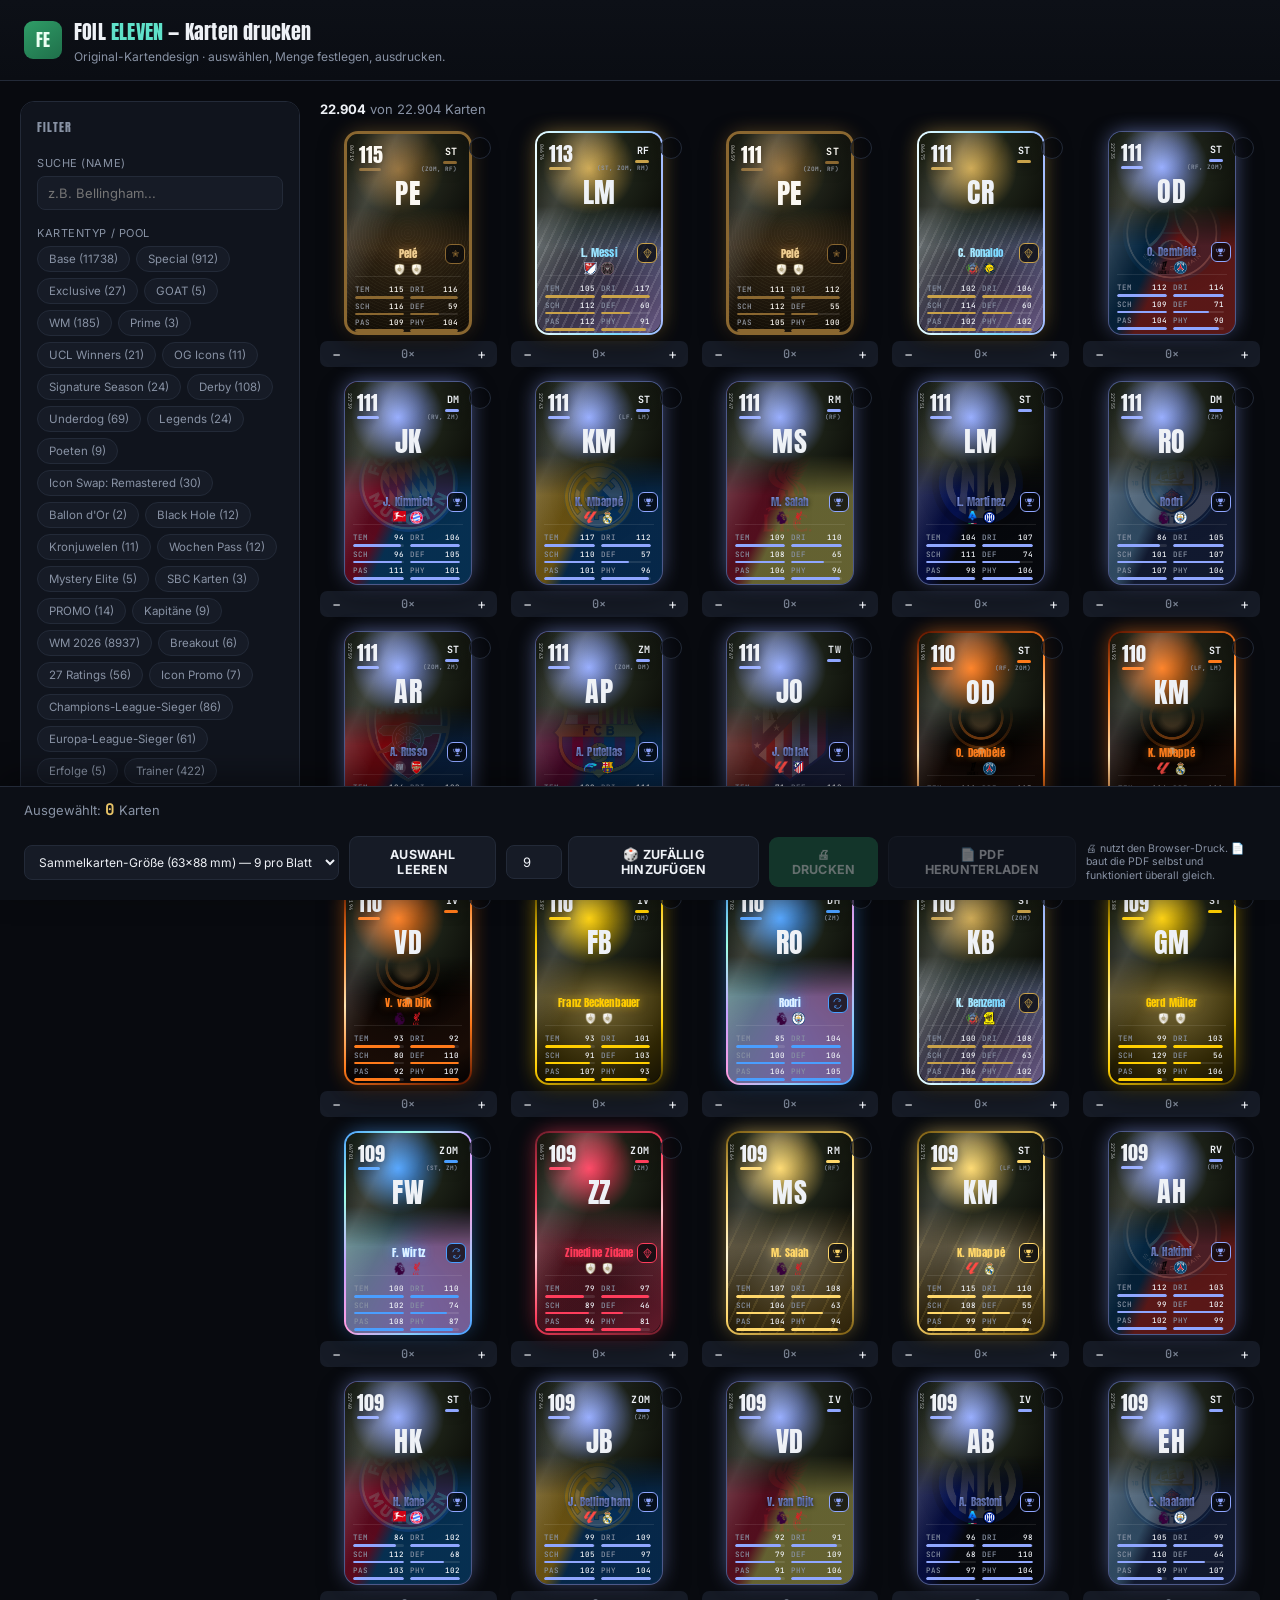
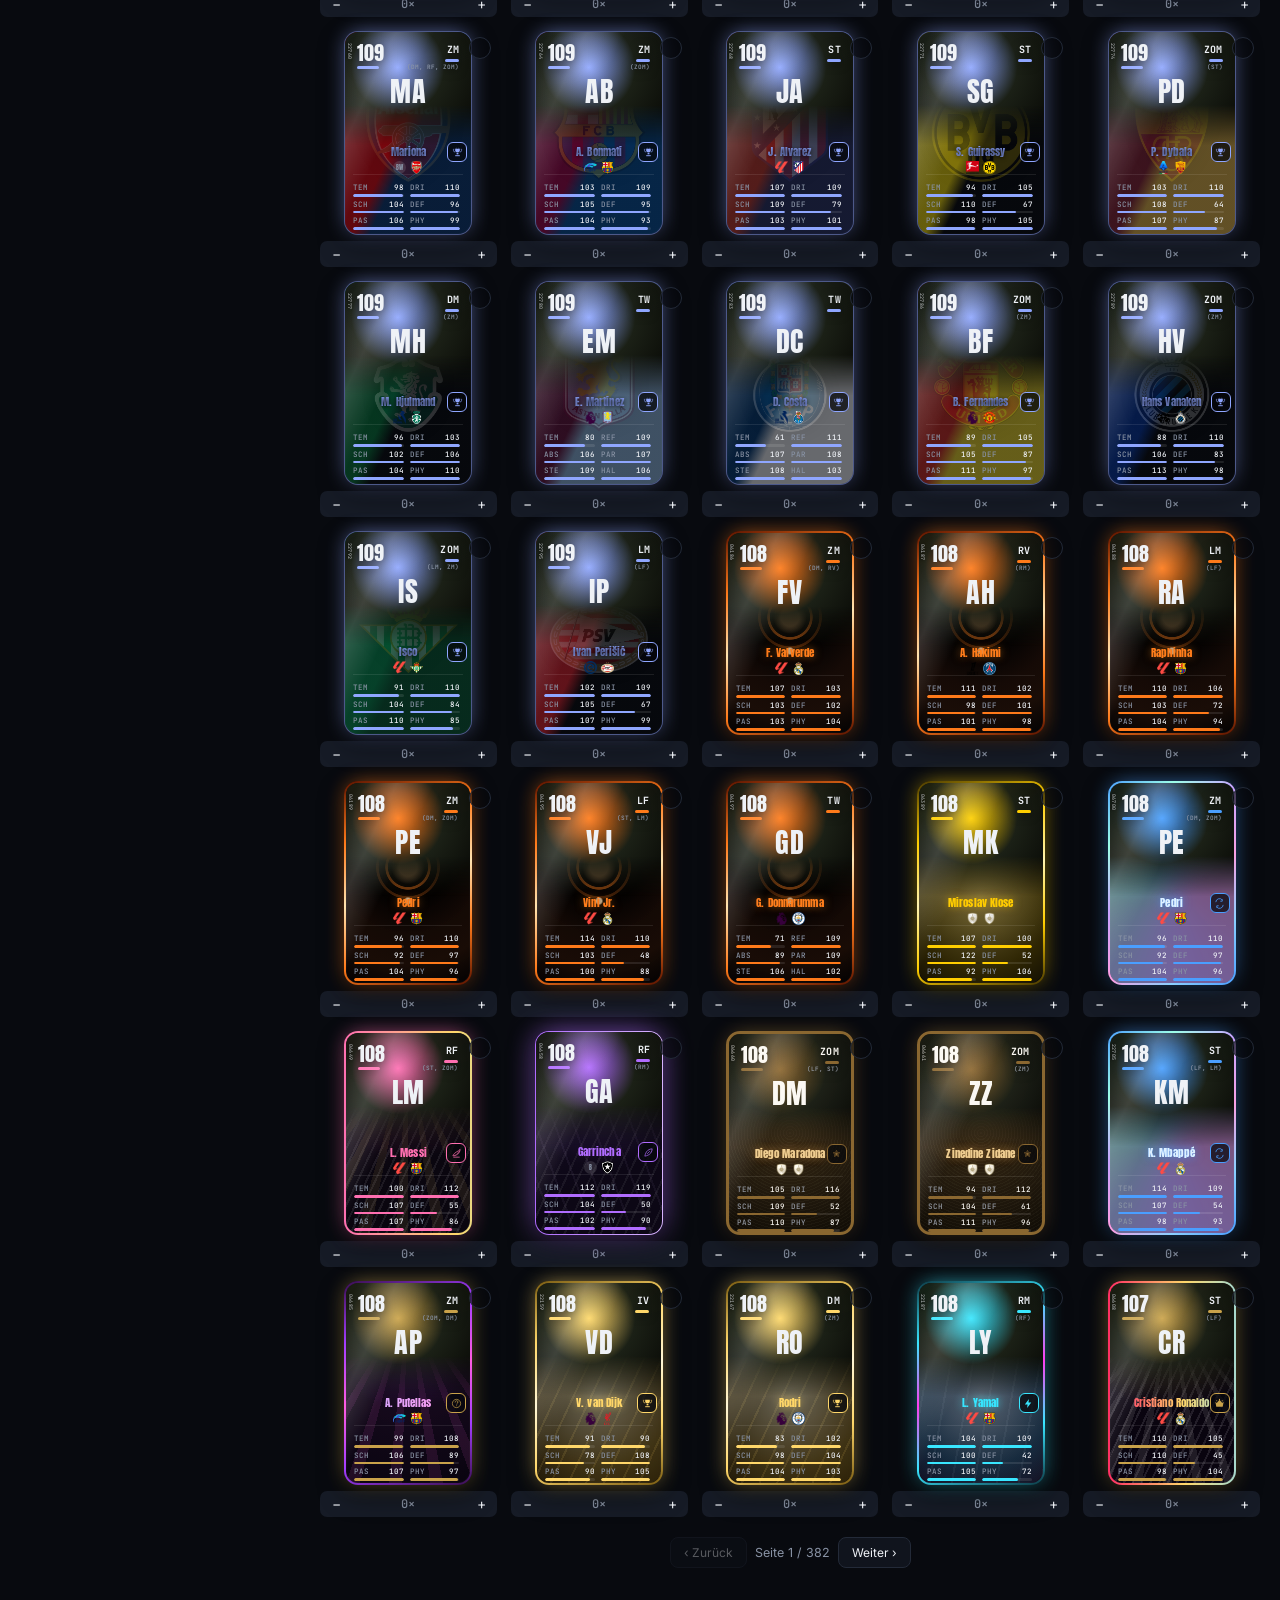
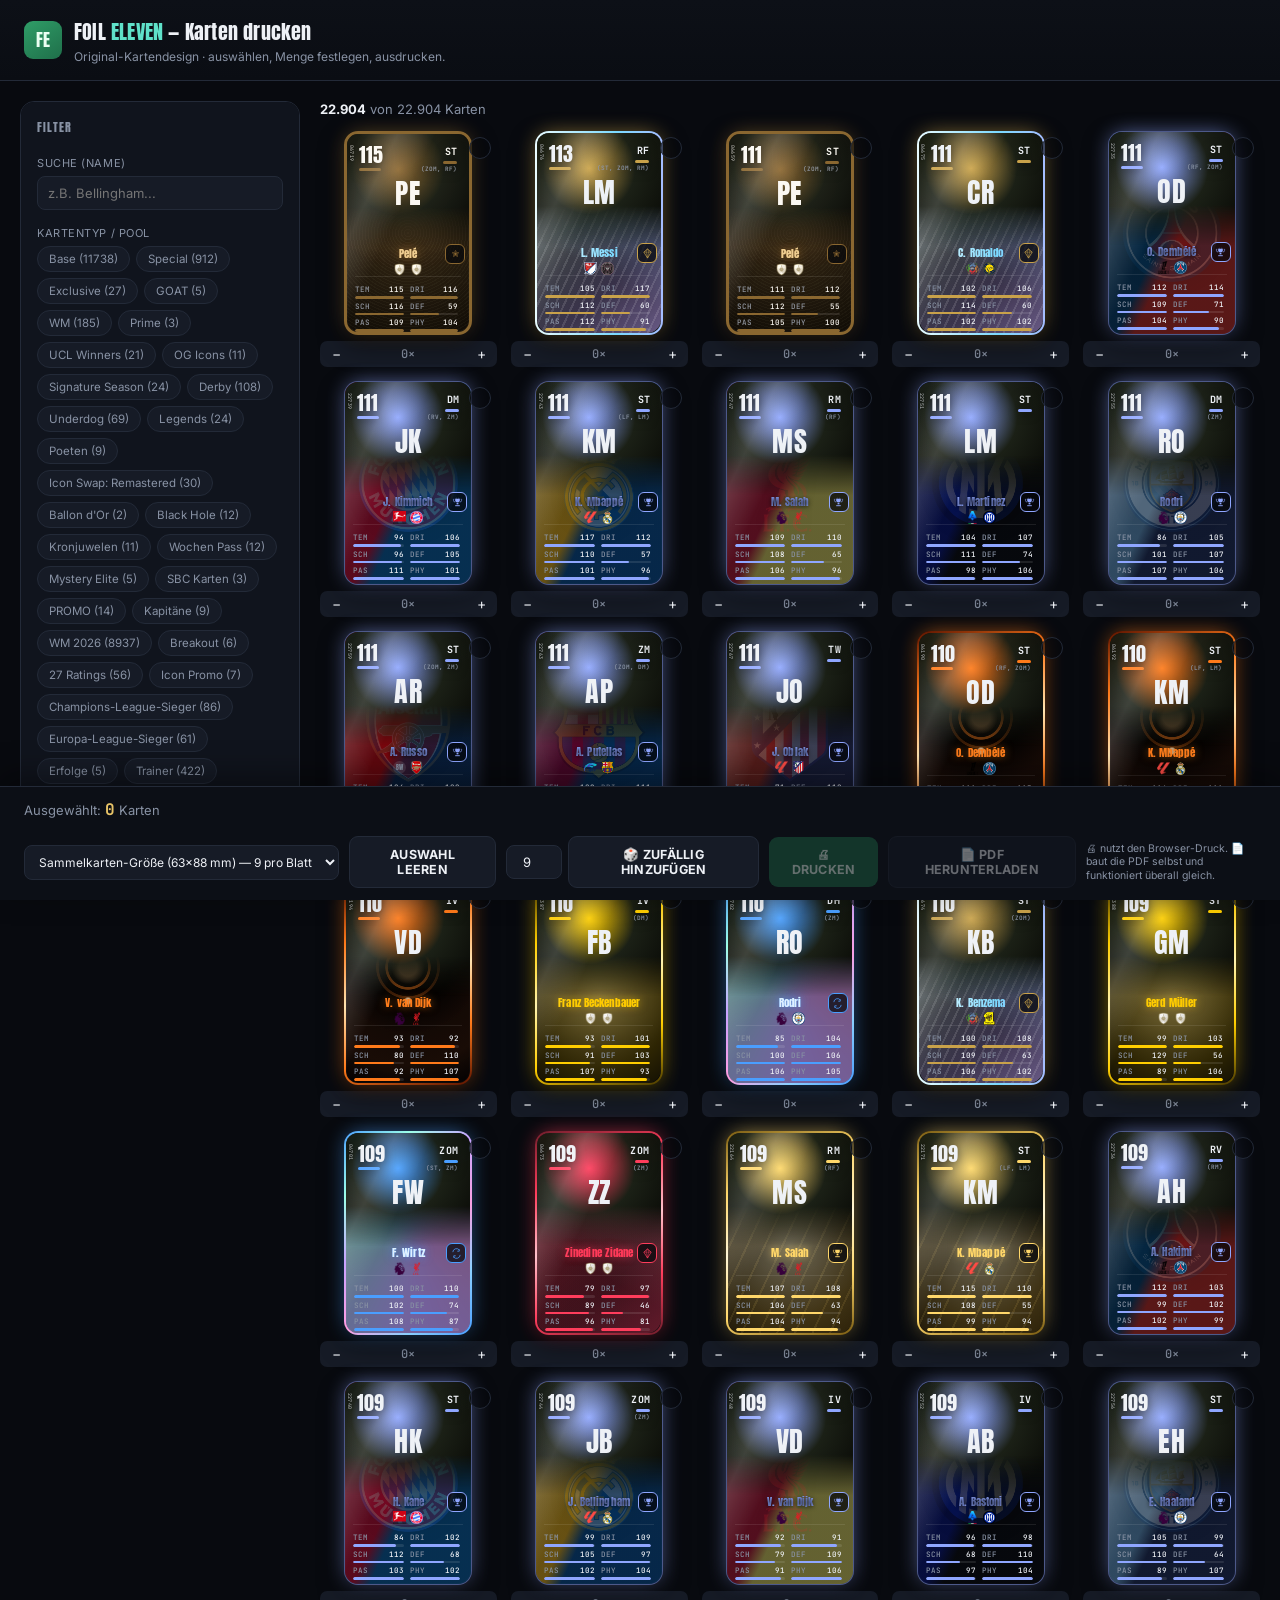
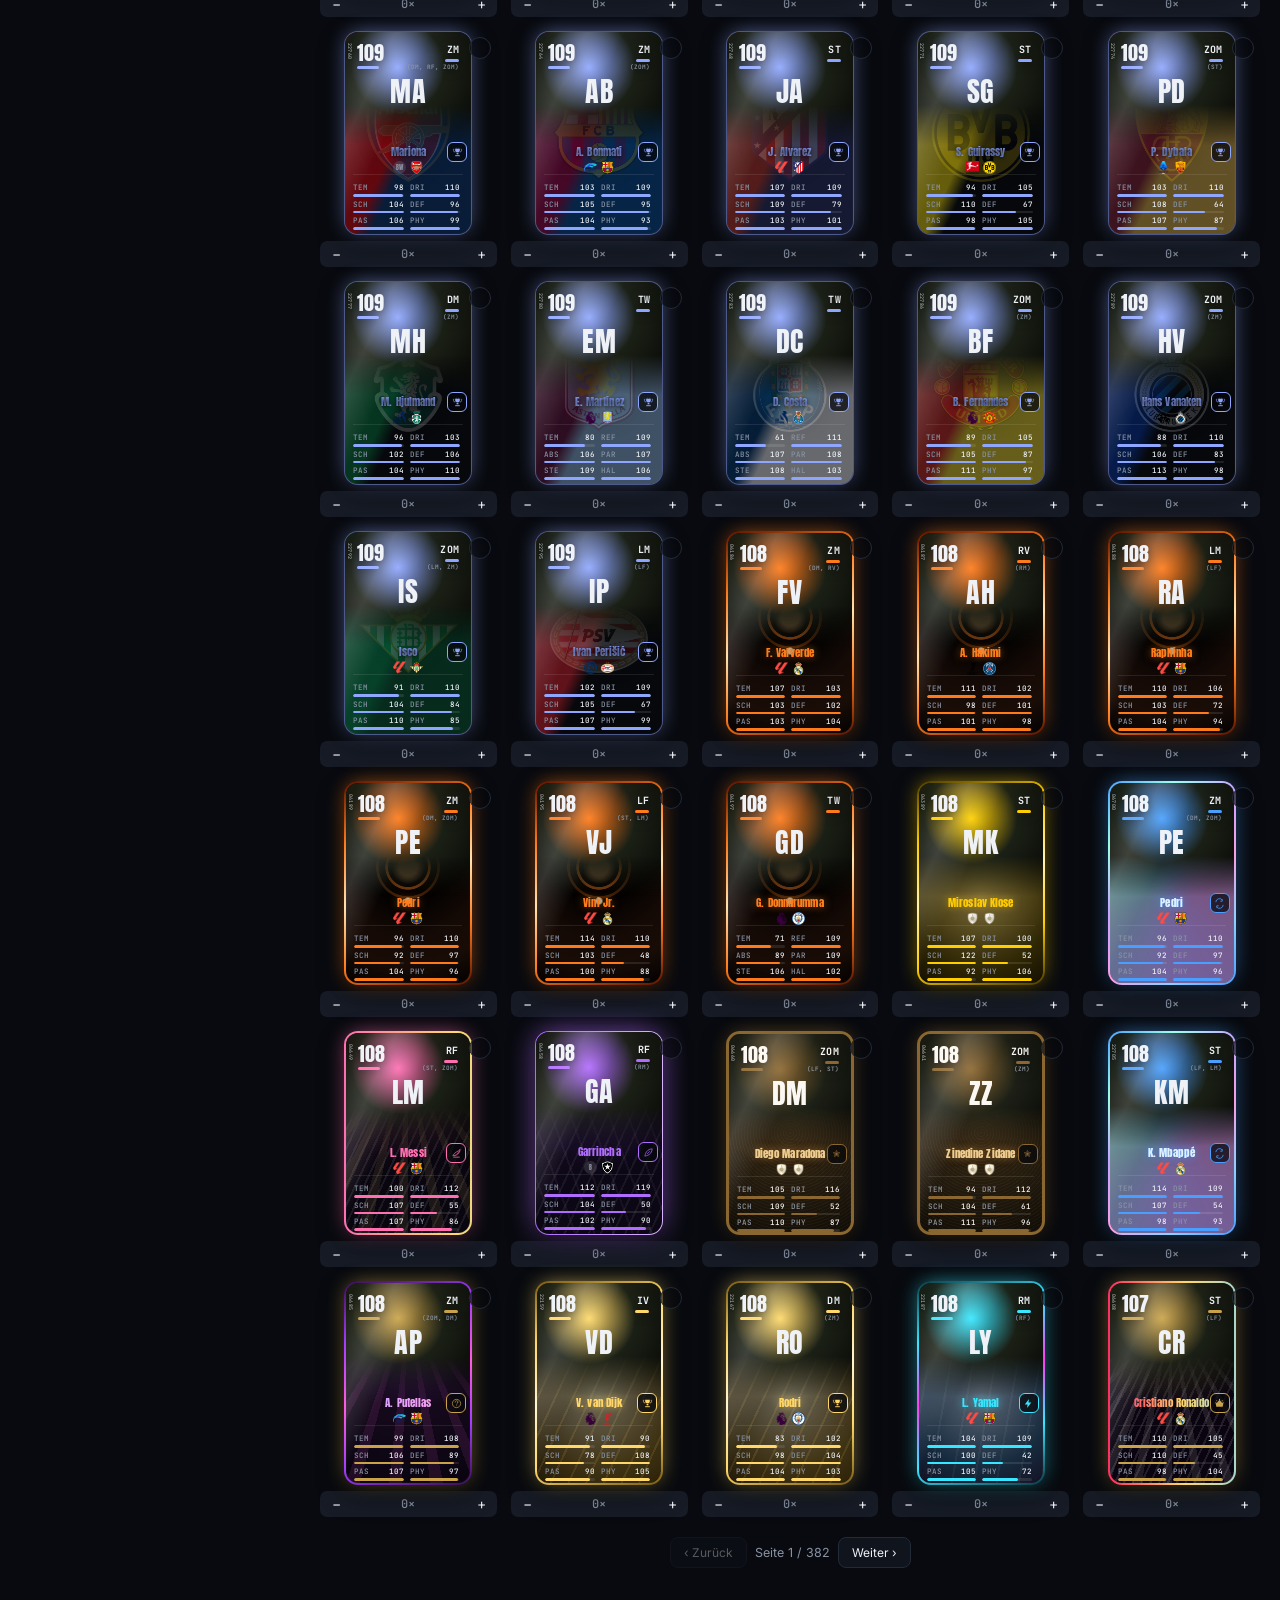
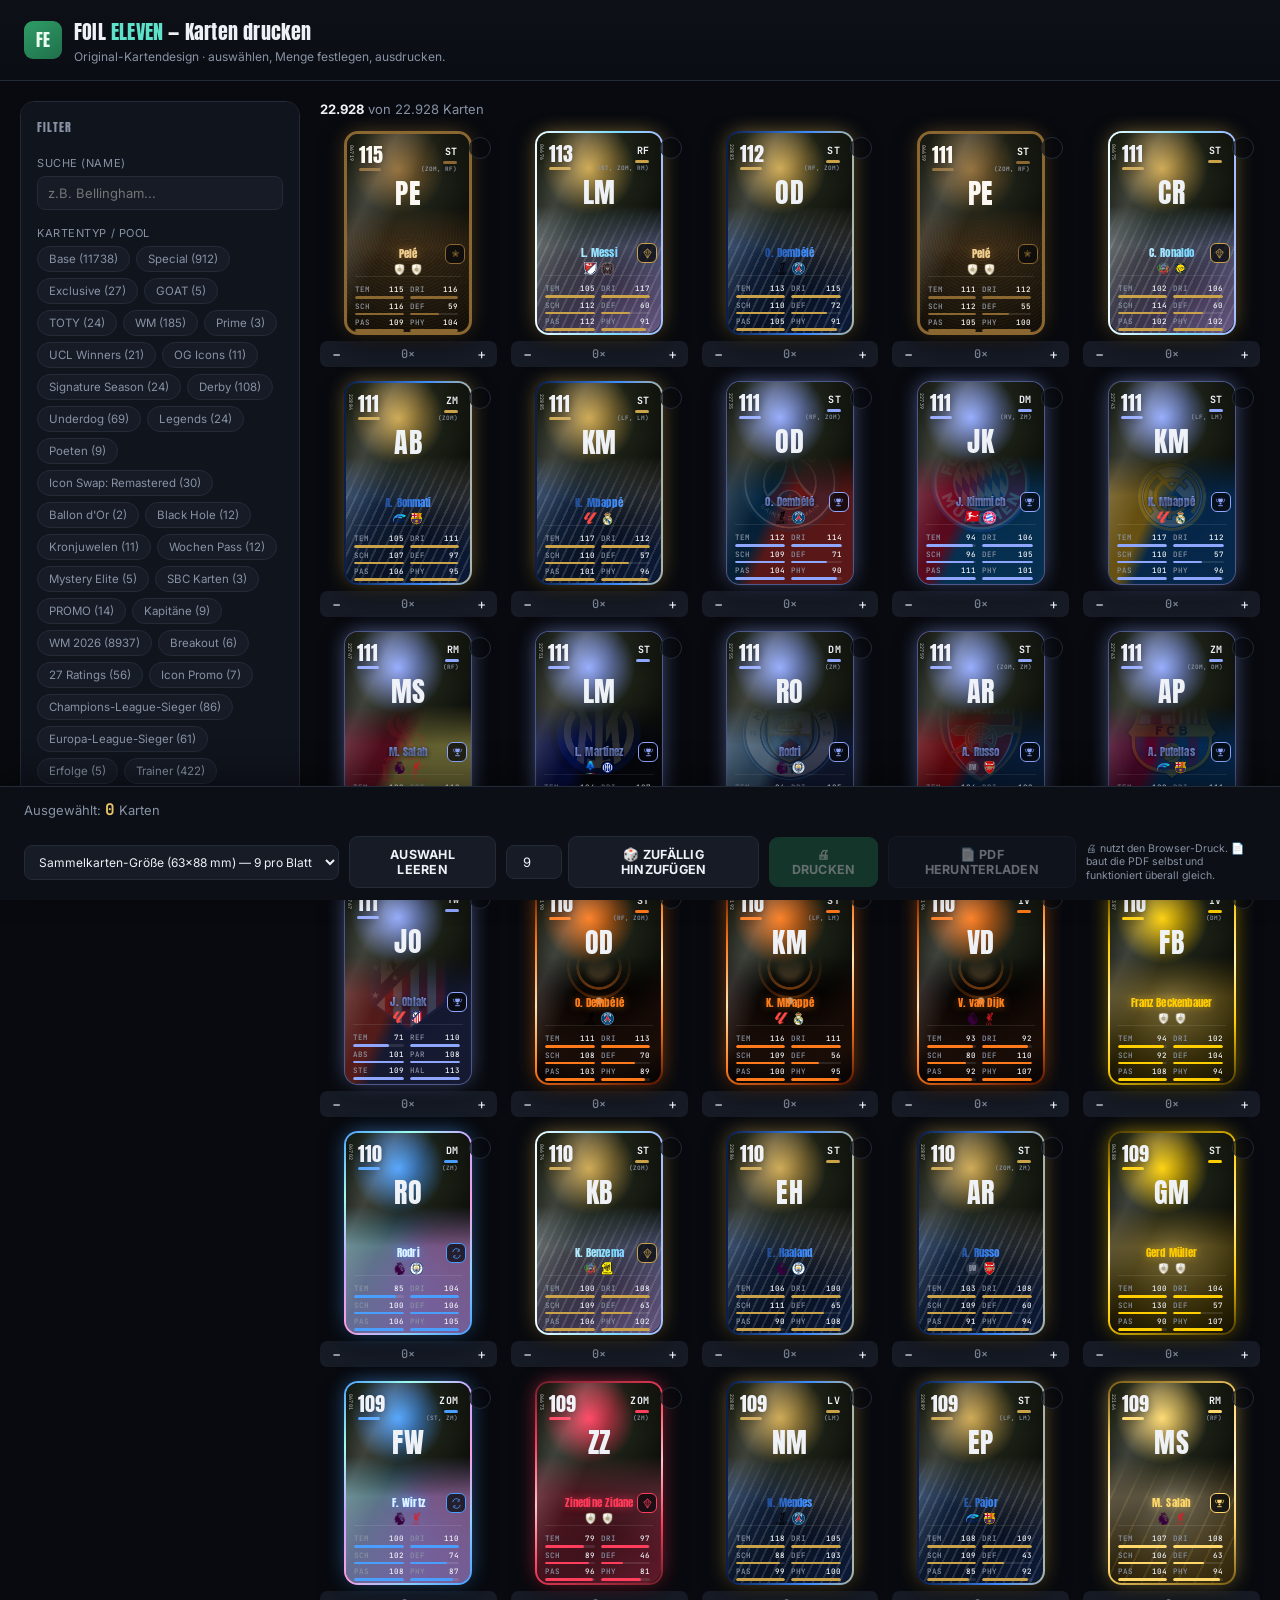
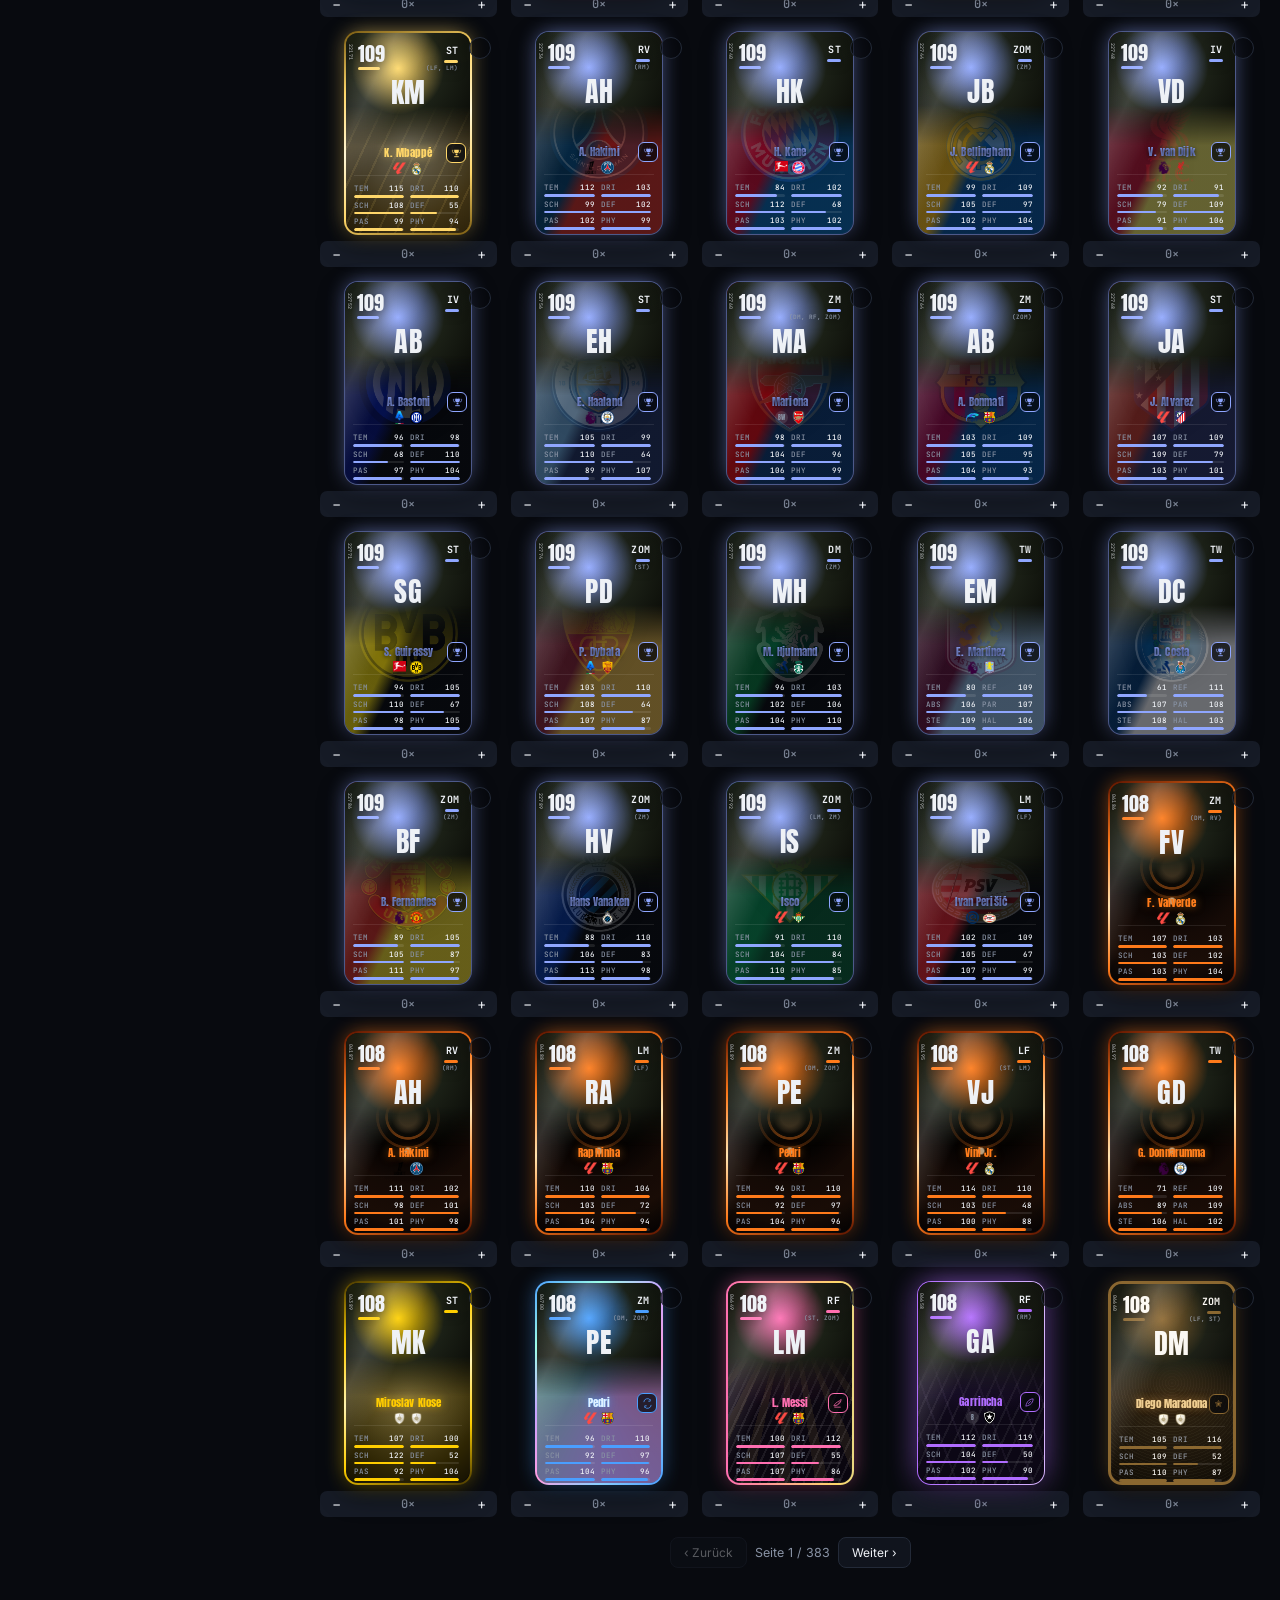
